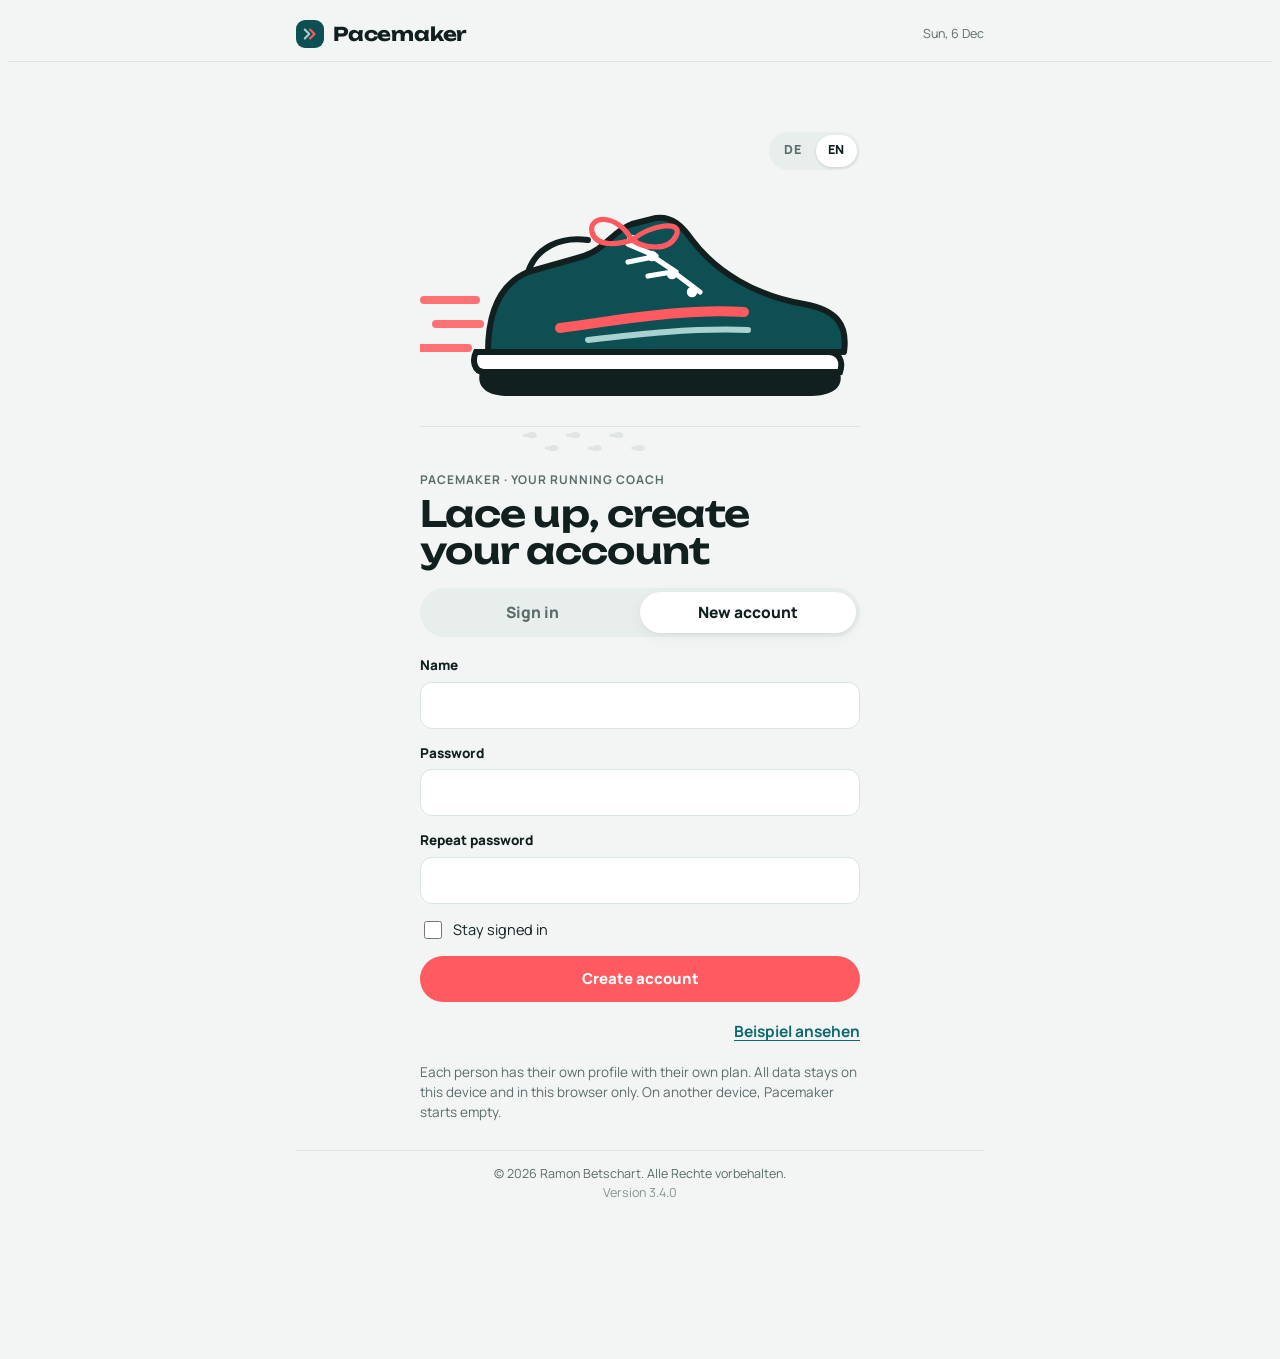
==== index.html @ 226fd35f "Add files via upload" ====
<!doctype html>
<html lang="de-CH">
<head>
<meta charset="utf-8">
<meta name="viewport" content="width=device-width,initial-scale=1,viewport-fit=cover">
<meta http-equiv="Content-Security-Policy" content="default-src 'self'; script-src 'self' 'wasm-unsafe-eval' 'sha256-y/ElN5VOnEXN7fwxTMhbu92mL6sXyuGaOf+k6kvLDHw=' 'sha256-H7OcXM+icFtQOg6kf7ioeutaGfABT5eDFAfjNQ3fzKs=' 'sha256-V2gXpmbobFt48RZ07DiPtu28TgLuTt7SPHir2WBBzcY=' 'sha256-LKCCyiYzc23cBm/WqL5iUjE9065hOrLBfsXF3ipBNh4='; style-src 'self' 'unsafe-inline'; font-src 'self' data:; img-src 'self' data: blob:; connect-src 'self' https://*.supabase.co; worker-src 'self' blob:; manifest-src 'self'; object-src 'none'; base-uri 'none'; form-action 'self'">
<meta name="referrer" content="no-referrer">
<meta name="author" content="Ramon Betschart">
<meta name="copyright" content="© 2026 Ramon Betschart">
<meta name="description" content="Tempomacher – dein persönlicher Lauf-Coach: Trainingsplan bis 100 km, der sich an Form, Befinden und Trainingsdaten anpasst." data-en="Pacemaker – your personal running coach: a training plan up to 100 km that adapts to your form, how you feel and your training data.">
<meta name="theme-color" content="#0E4F54" media="(prefers-color-scheme: light)">
<meta name="theme-color" content="#0B1212" media="(prefers-color-scheme: dark)">
<meta name="mobile-web-app-capable" content="yes">
<meta name="apple-mobile-web-app-capable" content="yes">
<meta name="apple-mobile-web-app-title" content="Tempomacher">
<meta name="application-name" content="Tempomacher">
<meta name="apple-mobile-web-app-status-bar-style" content="default">
<link rel="manifest" href="manifest.webmanifest" data-en="manifest-en.webmanifest">
<link rel="icon" href="icons/icon.svg" type="image/svg+xml">
<link rel="icon" href="icons/favicon-32.png" sizes="32x32" type="image/png">
<link rel="icon" href="icons/icon-192.png" sizes="192x192" type="image/png">
<link rel="apple-touch-icon" sizes="180x180" href="[data-uri]">
<script src="config.js"></script>
<title>Tempomacher</title>
<meta name="claude:viewport-fit-sides" content="cover">
<style>
/* Fonts embedded (Unbounded, Manrope; SIL Open Font License), so no request goes to Google */
@font-face{font-family:"Unbounded";font-style:normal;font-display:swap;font-weight:200 900;src:url([data-uri]) format("woff2");unicode-range:U+0000-00FF,U+0131,U+0152-0153,U+02BB-02BC,U+02C6,U+02DA,U+02DC,U+0304,U+0308,U+0329,U+2000-206F,U+20AC,U+2122,U+2191,U+2193,U+2212,U+2215,U+FEFF,U+FFFD}
@font-face{font-family:"Manrope";font-style:normal;font-display:swap;font-weight:200 800;src:url([data-uri]) format("woff2");unicode-range:U+0000-00FF,U+0131,U+0152-0153,U+02BB-02BC,U+02C6,U+02DA,U+02DC,U+0304,U+0308,U+0329,U+2000-206F,U+20AC,U+2122,U+2191,U+2193,U+2212,U+2215,U+FEFF,U+FFFD}
/* Layout: mobile-first app column (max 720px); calm off-white ground, white rounded cards, deep petrol as the brand surface, coral for actions, fixed bottom tab bar */
:root{
  --bg:#F2F5F4; --surface:#FFFFFF; --sunk:#E8EEEC; --ink:#11201F; --muted:#5B6C6A; --line:#DCE4E2;
  --band:#0E4F54; --on-band:#FFFFFF; --band-muted:#A8D1CF;
  --blue:#0E6A70; --on-blue:#FFFFFF; --hot:#FF5A5F; --on-hot:#FFFFFF; --soft:#E3F1F0;
  --z1:#7D93A8; --z2:#2E9E6A; --z3:#D9A21B; --z4:#F07A2A; --z5:#E0405A;
  --good:#2E9E6A; --warn:#C98A0B; --bad:#B42318;
  --brick:#C2503A; --mortar:#E3DCD3;
  --c1:#0E7C82; --c2:#FF5A5F; --c3:#D99A00; --c4:#6E59D9; --c5:#2E9E6A; --c6:#3B6FB6; --c7:#C2185B; --c8:#8A6E57;
  --display:"Unbounded","Arial Black",system-ui,sans-serif;
  --body:"Manrope",system-ui,-apple-system,"Segoe UI",sans-serif;
  --r:18px; --rs:12px;
  --fp:url("data:image/svg+xml,%3Csvg xmlns='http://www.w3.org/2000/svg' viewBox='0 0 24 30'%3E%3Cpath d='M5.5 8C8.6 8 10 11.4 10 15.2c0 3.2-1.2 5.3-1.7 7.2-.3 1.3.1 2.6-.3 4.2-.5 2-3.9 2.2-4.5.2-.4-1.3.2-2.6-.2-4.3C2.6 20.7 1 18.4 1 15.2 1 11.3 2.4 8 5.5 8z'/%3E%3Cpath d='M18.5 0C21.6 0 23 3.4 23 7.2c0 3.2-1.2 5.3-1.7 7.2-.3 1.3.1 2.6-.3 4.2-.5 2-3.9 2.2-4.5.2-.4-1.3.2-2.6-.2-4.3C15.6 12.7 14 10.4 14 7.2 14 3.3 15.4 0 18.5 0z'/%3E%3C/svg%3E");
  --shadow:0 1px 2px rgba(14,40,40,.06),0 4px 16px rgba(14,40,40,.05);
}
@media (prefers-color-scheme: dark){:root:not([data-theme="light"]){
  --bg:#0B1212; --surface:#141E1E; --sunk:#1D2928; --ink:#E6EFEE; --muted:#93A7A5; --line:#263433;
  --band:#0F3B3E; --on-band:#FFFFFF; --band-muted:#8EC3C0;
  --blue:#3BB5AC; --on-blue:#06201F; --hot:#FF6B70; --on-hot:#1A0607; --soft:#173130;
  --z1:#9AB0C4; --z2:#46C08A; --z3:#F0BE3C; --z4:#FF9550; --z5:#FF6680;
  --good:#46C08A; --warn:#F0BE3C; --bad:#FF9494;
  --brick:#D2684D; --mortar:#2B3433;
  --c1:#3BC2C2; --c2:#FF7A7E; --c3:#F2C14E; --c4:#A493FF; --c5:#54D193; --c6:#73A7F0; --c7:#F06292; --c8:#C9A98E;
  --shadow:none; color-scheme:dark;
}}
:root[data-theme="dark"]{
  --bg:#0B1212; --surface:#141E1E; --sunk:#1D2928; --ink:#E6EFEE; --muted:#93A7A5; --line:#263433;
  --band:#0F3B3E; --on-band:#FFFFFF; --band-muted:#8EC3C0;
  --blue:#3BB5AC; --on-blue:#06201F; --hot:#FF6B70; --on-hot:#1A0607; --soft:#173130;
  --z1:#9AB0C4; --z2:#46C08A; --z3:#F0BE3C; --z4:#FF9550; --z5:#FF6680;
  --good:#46C08A; --warn:#F0BE3C; --bad:#FF9494;
  --brick:#D2684D; --mortar:#2B3433;
  --c1:#3BC2C2; --c2:#FF7A7E; --c3:#F2C14E; --c4:#A493FF; --c5:#54D193; --c6:#73A7F0; --c7:#F06292; --c8:#C9A98E;
  --shadow:none; color-scheme:dark;
}
*{box-sizing:border-box}
body{background:var(--bg);color:var(--ink);font-family:var(--body);font-size:15.5px;line-height:1.5;-webkit-font-smoothing:antialiased}
body::before{content:"";position:fixed;inset:0 0 auto;height:env(safe-area-inset-top,0px);z-index:50;background:var(--bg)}
button,input,select{font:inherit;color:inherit}
button{cursor:pointer}
:focus-visible{outline:2.5px solid var(--blue);outline-offset:2px}
h1,h2,h3{text-wrap:balance;margin:0}
.d{font-family:var(--display);font-weight:600;letter-spacing:-.01em;line-height:1.05}
.num{font-family:var(--display);font-weight:600;font-variant-numeric:tabular-nums;letter-spacing:-.01em}
.label{font-size:12px;font-weight:700;letter-spacing:.08em;text-transform:uppercase;color:var(--muted)}
.muted{color:var(--muted)}
.stack{display:flex;flex-direction:column;gap:14px}
.row{display:flex;gap:10px;align-items:center;flex-wrap:wrap}
.spread{display:flex;justify-content:space-between;align-items:center;gap:10px}
.hint{font-size:13.5px;color:var(--muted)}

/* header */
#hdr{background:var(--bg);position:sticky;top:env(safe-area-inset-top,0px);z-index:20;border-bottom:1px solid var(--line)}
.hdr-in{max-width:720px;margin:0 auto;padding-left:max(16px,env(safe-area-inset-left,0px));padding-right:max(16px,env(safe-area-inset-right,0px));padding-block:12px;display:flex;justify-content:space-between;align-items:center;gap:12px}
.word{font-family:var(--display);font-weight:700;font-size:19px;letter-spacing:-.01em;display:flex;align-items:center;gap:9px;color:var(--ink)}
.logo{display:inline-grid;place-items:center;width:28px;height:28px;border-radius:9px;background:var(--band)}
.logo svg{width:18px;height:18px;fill:none;stroke-width:2.8;stroke-linecap:round;stroke-linejoin:round}
.hdr-meta{font-size:12.5px;color:var(--muted);text-align:right;line-height:1.35}
.hdr-meta .link{font-size:12.5px}
.demo-chip{border:0;background:var(--soft);color:var(--blue);font-weight:700;font-size:12px;padding:4px 10px;border-radius:999px;margin-bottom:3px}

.app{max-width:720px;margin:0 auto;padding-left:max(16px,env(safe-area-inset-left,0px));padding-right:max(16px,env(safe-area-inset-right,0px));padding-block:16px 148px}

/* hero */
.hero{position:relative;overflow:hidden;color:var(--on-band);padding:18px 20px 18px;border-radius:var(--r);
  background:linear-gradient(135deg,var(--band) 0 55%,color-mix(in srgb,var(--band) 82%,#000) 100%)}
.hero .big{font-family:var(--display);font-weight:700;font-size:68px;line-height:.9;letter-spacing:-.03em}
.hero .lbl{font-weight:700;letter-spacing:.08em;text-transform:uppercase;font-size:12px;color:var(--band-muted)}
.hero .race{font-family:var(--display);font-weight:600;font-size:clamp(17px,4.8vw,22px);line-height:1.15;overflow-wrap:break-word;-webkit-hyphens:auto;hyphens:auto}
.hero .sub{font-size:13.5px;color:var(--band-muted);margin-top:4px}
.hero-grid{display:grid;grid-template-columns:auto 1fr;gap:6px 16px;align-items:end}
.hero-grid>div{min-width:0}
.trackbg{position:absolute;right:-70px;top:-40px;width:300px;height:190px;pointer-events:none}
.hero>*{position:relative}
.hero>.trackbg{position:absolute}
.herodet{margin-top:12px;border-top:1px solid rgba(255,255,255,.16);padding-top:10px;font-size:13.5px;color:var(--band-muted)}
.herodet summary{cursor:pointer;font-weight:700;color:var(--on-band);list-style:none;display:flex;align-items:center;gap:6px}
.herodet summary::-webkit-details-marker{display:none}
.herodet summary::after{content:"ⓘ";opacity:.75;font-weight:400}
.herodet p{margin:6px 0 0;line-height:1.45}
.progtrail{display:flex;align-items:flex-end;gap:6px;margin-top:14px}
.progtrail .trail{flex:1;min-width:0;height:30px}
.flag{width:24px;height:30px;color:var(--band-muted);flex:none}
.trail{display:block}
.lace{display:block;width:100%;height:auto}
.shoe{display:block;width:min(240px,70%);height:auto;margin:0 auto}
.authart{position:relative;padding:8px 0 0}
.authart .trail{width:56%;height:24px;margin:2px auto 0;opacity:.9}
.racestrip{height:10px;margin:-16px -16px 12px;border-radius:var(--r) var(--r) 0 0;background:repeating-conic-gradient(var(--ink) 0 25%,var(--surface) 0 50%) 0 0/10px 10px;opacity:.85}
.racestrip.main{background:repeating-conic-gradient(var(--hot) 0 25%,var(--surface) 0 50%) 0 0/10px 10px;opacity:1}
.sessprints{position:absolute;right:10px;bottom:6px;width:150px;height:24px;opacity:.5;pointer-events:none}
.prog{height:6px;border-radius:3px;background:rgba(255,255,255,.18);margin-top:16px;position:relative;overflow:hidden}
.prog b{position:absolute;inset:0 auto 0 0;background:var(--hot);border-radius:3px}
.prog-l{display:flex;justify-content:space-between;font-size:12px;color:var(--band-muted);margin-top:6px;font-weight:700}

/* section heads */
.sh{display:flex;flex-wrap:wrap;justify-content:space-between;align-items:center;gap:6px 10px;margin-top:8px}
.sh h2{font-family:var(--display);font-weight:600;font-size:21px;letter-spacing:-.01em;display:flex;align-items:center;gap:8px}
.sh h2::before{content:"";width:18px;height:22px;flex:none;background:var(--hot);-webkit-mask:var(--fp) center/contain no-repeat;mask:var(--fp) center/contain no-repeat}

/* cards */
.card{background:var(--surface);border:1px solid var(--line);border-radius:var(--r);padding:16px;box-shadow:var(--shadow)}
.card h3{font-size:17px;font-weight:800;letter-spacing:-.005em}

/* session */
.sess{background:var(--surface);border:1px solid var(--line);border-radius:var(--r);overflow:hidden;box-shadow:var(--shadow)}
.sess-top{background:var(--band);color:var(--on-band);padding:14px 18px 16px;position:relative}
.sess-k{position:relative;z-index:1;min-width:0}
.sess-km{font-family:var(--display);font-weight:700;font-size:58px;line-height:.95;letter-spacing:-.03em;display:flex;align-items:baseline;gap:6px;margin-top:4px}
.sess-km small{font-size:18px;font-weight:600;color:var(--band-muted);letter-spacing:0}
.sess-t{font-weight:800;font-size:19px;line-height:1.2;margin-top:6px}
.sess-tag{position:absolute;right:14px;top:14px;z-index:2;font-weight:800;font-size:13px;color:#fff;background:var(--zc,var(--blue));padding:4px 10px;border-radius:999px}
.sess-b{padding:14px 18px 18px}
.chips{display:flex;flex-wrap:wrap;gap:6px}
.pill{display:inline-flex;align-items:center;gap:5px;padding:4px 10px;font-size:13px;font-weight:700;background:var(--sunk);color:var(--ink);white-space:nowrap;border-radius:999px}
.pill.n{font-variant-numeric:tabular-nums}
.zp{color:#fff}
.Z1{background:var(--z1)}.Z2{background:var(--z2)}.Z3{background:var(--z3)}.Z4{background:var(--z4)}.Z5{background:var(--z5)}
ul.struct{margin:14px 0 0;padding:0;list-style:none;display:flex;flex-direction:column;gap:8px}
ul.struct li{display:grid;grid-template-columns:16px 1fr;gap:8px;font-size:15px}
ul.struct li::before{content:"";width:8px;height:8px;margin-top:7px;border-radius:50%;background:var(--hot)}
.note{font-size:14px;color:var(--muted);margin-top:10px;max-width:62ch}
.tagline{font-weight:800;font-size:12.5px;letter-spacing:.04em;text-transform:uppercase;color:var(--hot);margin-top:4px}

/* buttons */
.btn{border:0;padding:12px 20px;font-weight:800;font-size:15px;background:var(--ink);color:var(--bg);display:inline-flex;align-items:center;justify-content:center;gap:8px;border-radius:999px;transition:transform .08s}
.btn:active{transform:scale(.98)}
.btn.primary{background:var(--hot);color:var(--on-hot)}
.btn.blue{background:var(--blue);color:var(--on-blue)}
.btn.ghost{background:var(--sunk);color:var(--ink)}
.btn.small{padding:8px 14px;font-size:14px}
.btn.block{width:100%}
.btn:disabled{opacity:.4;cursor:not-allowed}
.btn.danger{background:var(--bad);color:#fff}
.link{background:none;border:0;padding:0;color:var(--blue);font-weight:700;text-decoration:underline;text-underline-offset:3px}
.seg{display:flex;flex-wrap:wrap;gap:6px}
.opt{border:1.5px solid var(--line);background:var(--surface);padding:9px 14px;font-weight:700;font-size:14.5px;min-width:0;border-radius:999px}
.opt:disabled{opacity:.45;cursor:not-allowed}
.opt[aria-pressed="true"]{border-color:var(--blue);background:var(--blue);color:var(--on-blue)}
.opt.tall{display:flex;flex-direction:column;align-items:flex-start;gap:3px;text-align:left;padding:12px 14px;flex:1 1 150px;border-radius:var(--rs)}
.opt.tall b{font-size:15.5px;font-weight:800}
.opt.tall small{font-weight:500;font-size:13px;opacity:.85}
.opt.wide{flex:none;width:100%}

/* forms */
.field{display:flex;flex-direction:column;gap:6px}
.field>label,.flabel{font-size:13.5px;font-weight:800}
.input{border:1.5px solid var(--line);background:var(--surface);padding:11px 13px;width:100%;min-width:0;border-radius:var(--rs)}
.input:focus{border-color:var(--blue);outline:none}
.tin{display:flex;gap:6px;align-items:center}
.tin .input{width:72px;text-align:center;font-weight:700;font-variant-numeric:tabular-nums}
input[type=range]{width:100%;accent-color:var(--hot)}
input[type=checkbox]{accent-color:var(--blue);width:18px;height:18px}
.err{color:var(--bad);font-size:14px;font-weight:700}
.grid2{display:grid;grid-template-columns:1fr 1fr;gap:12px}
@media (max-width:440px){.grid2{grid-template-columns:1fr}}
.live{background:var(--soft);padding:12px 14px;font-size:14px;border-radius:var(--rs)}

/* onboarding + login */
.lap{display:grid;grid-template-columns:repeat(6,1fr);gap:5px}
.lap i{height:6px;border-radius:3px;background:var(--line)}
.lap i.on{background:var(--blue)}
.ob-h{overflow-wrap:break-word;-webkit-hyphens:auto;hyphens:auto;font-family:var(--display);font-weight:600;font-size:clamp(26px,8vw,36px);line-height:1.05;letter-spacing:-.02em}
.auth{max-width:440px;margin:6vh auto 0}
.auth-tabs{display:grid;grid-template-columns:1fr 1fr;background:var(--sunk);border-radius:999px;padding:4px}
.auth-tabs button{border:0;background:none;padding:9px;border-radius:999px;font-weight:800;color:var(--muted)}
.auth-tabs button[aria-pressed="true"]{background:var(--surface);color:var(--ink);box-shadow:var(--shadow)}

/* lanes */
.lane{display:grid;grid-template-columns:repeat(7,1fr);gap:5px}
.dchip{border:1px solid var(--line);background:var(--surface);padding:7px 2px 6px;display:flex;flex-direction:column;align-items:center;gap:2px;min-width:0;border-radius:var(--rs);position:relative;overflow:hidden}
.dchip::after{content:"";position:absolute;left:0;right:0;bottom:0;height:4px;background:var(--zc,transparent)}
.dchip .dn{font-size:11.5px;font-weight:700;color:var(--muted)}
.dchip .dd{font-family:var(--display);font-weight:600;font-size:16px;line-height:1.2}
.dchip .kk{font-size:11.5px;font-weight:700;color:var(--muted);height:16px}
.dchip.today{background:var(--band);color:var(--on-band);border-color:var(--band)}
.dchip.today .dn,.dchip.today .kk{color:var(--band-muted)}
.dchip.past{opacity:.55}.dchip.xtra{opacity:1;background:color-mix(in srgb,var(--zc) 12%,var(--surface))}.dchip.today.xtra{background:var(--band)}
.dchip .ok{color:var(--good)}
.dchip.today .ok{color:#7FE3B5}
.lane-l{font-size:12px;font-weight:800;letter-spacing:.06em;text-transform:uppercase;color:var(--muted);margin:2px 0 6px}

/* banners */
.banner{padding:14px 16px;background:var(--surface);border:1px solid var(--line);border-radius:var(--r);position:relative;padding-left:20px;box-shadow:var(--shadow)}
.banner::before{content:"";position:absolute;left:8px;top:14px;bottom:14px;width:4px;border-radius:2px;background:var(--muted)}
.banner.up::before{background:var(--good)}.banner.down::before{background:var(--warn)}
.fbcoach{margin:10px 0 4px;padding:10px 12px;border-radius:var(--rs);background:color-mix(in srgb,var(--blue) 7%,var(--surface));border-left:3px solid color-mix(in srgb,var(--blue) 55%,transparent)}.fbcoach p{margin:0 0 6px;font-size:14.5px;line-height:1.45}.fbcoach p:last-child{margin:0}
.verdict{font-weight:800;font-size:16px;display:flex;gap:8px;align-items:center}
.notes{margin:8px 0 0;padding-left:18px;font-size:14.5px}
.notes li{margin-bottom:3px}
.adj{background:var(--soft);border-radius:var(--r);padding:12px 14px;font-size:14.5px}
.todayc{display:flex;flex-direction:column;gap:6px;text-align:left;width:100%;background:var(--surface);border:1px solid var(--line);border-radius:var(--r);padding:14px 16px;box-shadow:var(--shadow)}
.trash{border:0;background:var(--sunk);width:34px;height:34px;border-radius:50%;display:inline-grid;place-items:center;flex:none;color:var(--muted)}
.trash:hover{background:color-mix(in srgb,var(--bad) 14%,var(--surface));color:var(--bad)}
.trash.pen:hover{background:var(--soft);color:var(--blue)}
.trash svg{width:18px;height:18px;fill:none;stroke:currentColor;stroke-width:1.9;stroke-linecap:round;stroke-linejoin:round}
.todayc b{font-size:17px;font-weight:800}
.restshoe svg{width:40px;height:40px;stroke:var(--blue);fill:var(--soft);stroke-width:1.6;stroke-linejoin:round;stroke-linecap:round;display:block}
.tomorrow{background:var(--soft);border-radius:var(--r);padding:14px 16px;display:grid;grid-template-columns:auto 1fr auto;gap:12px;align-items:center;border:0;width:100%;text-align:left}
.tomorrow .ic{width:40px;height:40px;border-radius:12px;background:var(--band);display:grid;place-items:center}
.tomorrow .ic svg{width:22px;height:22px;stroke:var(--on-band);fill:none;stroke-width:2;stroke-linecap:round;stroke-linejoin:round}

/* lists */
.list{display:flex;flex-direction:column;background:var(--surface);border:1px solid var(--line);border-radius:var(--r);overflow:hidden;box-shadow:var(--shadow)}
.li{display:grid;grid-template-columns:44px 1fr auto;gap:10px;align-items:center;padding:11px 14px;border:0;border-bottom:1px solid var(--line);background:none;text-align:left;width:100%}
.li:last-child{border-bottom:0}
.li .dt{font-size:12px;font-weight:700;color:var(--muted);line-height:1.1;text-align:center}
.li .dt b{display:block;font-family:var(--display);font-weight:600;font-size:17px;color:var(--ink)}
.entries .ent{grid-template-columns:52px 1fr auto!important;column-gap:10px}.entries .ent .dt b{font-size:14px;white-space:nowrap}
.li .t{font-weight:700;min-width:0}
.li .t small{display:block;font-weight:500;color:var(--muted);font-size:13px}
.li .k{font-weight:800;font-size:15px;text-align:right;font-variant-numeric:tabular-nums}
.li.isToday{background:var(--soft)}
.zbar{display:inline-block;width:9px;height:9px;border-radius:50%;margin-right:7px;vertical-align:1px}

/* plan weeks */
.wk{background:var(--surface);border:1px solid var(--line);border-radius:var(--r);overflow:hidden;box-shadow:var(--shadow)}
.wk-h{display:grid;grid-template-columns:1fr auto;gap:8px;width:100%;padding:13px 16px;background:none;border:0;text-align:left;align-items:center}
.wk-h .wn{font-family:var(--display);font-weight:600;font-size:17px;line-height:1.1}
.wk-b{border-top:1px solid var(--line)}
.wk-b .list{border:0;border-radius:0;box-shadow:none}
.wk.cur{border:2px solid var(--blue)}
.wk.far .wk-h{cursor:default}
.ph{font-size:11.5px;font-weight:800;letter-spacing:.04em;text-transform:uppercase;padding:3px 9px;color:#fff;background:var(--muted);border-radius:999px;white-space:nowrap}
.ph-gen,.ph-recover{background:var(--z1)}.ph-base{background:var(--z2)}.ph-build{background:var(--blue)}.ph-peak{background:var(--hot)}.ph-taper{background:var(--z3)}.ph-rec{background:var(--sunk);color:var(--ink)}
.divider{display:flex;align-items:center;gap:10px;font-size:12.5px;font-weight:800;letter-spacing:.06em;text-transform:uppercase;color:var(--hot);margin-top:6px}
.divider::before,.divider::after{content:"";flex:1;height:2px;border-radius:1px;background:var(--hot);opacity:.5}

table.t{width:100%;border-collapse:collapse;font-size:14.5px}
table.t th{text-align:left;font-size:11.5px;letter-spacing:.06em;text-transform:uppercase;color:var(--muted);font-weight:800;padding:6px;border-bottom:1.5px solid var(--line)}
table.t td{padding:9px 6px;border-bottom:1px solid var(--line);vertical-align:top}
table.t tr:last-child td{border-bottom:0}
table.t td.n{font-weight:700;font-variant-numeric:tabular-nums;white-space:nowrap}
.scroll-x{overflow-x:auto}

/* stats */
.stats{display:grid;grid-template-columns:repeat(auto-fit,minmax(140px,1fr));gap:10px}
.stat{background:var(--surface);border:1px solid var(--line);border-radius:var(--r);padding:13px 15px;box-shadow:var(--shadow)}
.stat .v{font-family:var(--display);font-weight:600;font-size:30px;line-height:1.1;letter-spacing:-.02em}
.stat .h{font-size:12.5px;color:var(--muted)}

/* PB */
.impbox{background:var(--soft);border-radius:var(--r);padding:12px 14px;font-size:14px;display:flex;flex-direction:column;gap:3px}
.help summary{cursor:pointer;font-weight:800;color:var(--blue);font-size:14px}
.help ul{margin-top:6px}
.pbl{display:flex;flex-direction:column;margin-top:8px}
.pbrow{display:grid;grid-template-columns:12px 1fr auto 12px;gap:12px;align-items:center;padding:12px 2px;border:0;border-top:1px solid var(--line);background:none;text-align:left;width:100%}
.pbrow:first-child{border-top:0}
.pbrow .sw{width:10px;height:10px}
.pbd,.pbt{display:flex;flex-direction:column;min-width:0}
.pbd b{font-weight:800}
.pbd small,.pbt small{font-size:12.5px;color:var(--muted)}
.pbt{text-align:right}
.pbt b{font-family:var(--display);font-weight:600;font-size:18px;font-variant-numeric:tabular-nums}
.pbg{padding:12px 0;border-top:1px solid var(--line)}
.pbg:first-of-type{border-top:0}
.pbg-h{display:flex;justify-content:space-between;align-items:flex-start;gap:10px;margin-bottom:8px}
.pbg-b{display:flex;flex-direction:column;align-items:flex-end;gap:1px}
.pbg-b b{font-family:var(--display);font-weight:600;font-size:16px;font-variant-numeric:tabular-nums}
.pbg-d{font-size:12.5px;font-weight:800;color:var(--good);white-space:nowrap}
.pbbars{display:flex;flex-direction:column;gap:6px}
.pbbar{display:grid;grid-template-columns:auto 1fr auto;align-items:center;gap:10px;font-size:13px}
.pbbar-dt{color:var(--muted);font-weight:600;min-width:52px;white-space:nowrap}
.pbbar-tr{height:10px;border-radius:5px;background:var(--sunk);overflow:hidden;min-width:0}
.pbbar-tr i{display:block;height:100%;border-radius:5px;opacity:.55}
.pbbar.best .pbbar-tr i{opacity:1}
.pbbar-t{font-variant-numeric:tabular-nums;font-weight:700;white-space:nowrap;text-align:right;min-width:56px}
.pbbar.best .pbbar-t{color:var(--ink);font-weight:800}
.pbx{display:grid;grid-template-columns:1fr auto auto;gap:12px;align-items:center;padding:10px 0;border-top:1px solid var(--line)}
.pbx:first-of-type{border-top:0}
.pbx svg{display:block;max-width:28vw;height:auto}
.pbx .tm{font-family:var(--display);font-weight:600;font-size:15px;font-variant-numeric:tabular-nums}
@media (max-width:380px){.pbx{grid-template-columns:1fr auto}.pbx svg{grid-column:1/-1;grid-row:2;max-width:100%;width:100%}}
.pbg{border-top:1px solid var(--line);padding-top:10px;margin-top:10px}
.pbg:first-of-type{border-top:0;margin-top:4px;padding-top:0}
.pbh{display:flex;align-items:center;gap:8px;font-weight:800}
.pbh .sw{width:12px;height:12px;border-radius:50%}
.pbr{display:grid;grid-template-columns:1fr auto auto;gap:10px;align-items:center;padding:7px 4px;border:0;background:none;width:100%;text-align:left;border-radius:10px}
.pbr:hover{background:var(--sunk)}
.pbr .tm{font-weight:800;font-variant-numeric:tabular-nums}
.pbr small{color:var(--muted);font-size:12.5px}
.pbtag{font-size:11px;font-weight:800;background:var(--hot);color:var(--on-hot);padding:2px 7px;border-radius:999px}

.rpe-val{font-family:var(--display);font-weight:700;font-size:44px;line-height:1;color:var(--hot)}

/* sheet */
.scrim{position:fixed;inset:0;background:rgba(5,20,20,.45);z-index:40}
.sheet{position:fixed;left:0;right:0;bottom:0;z-index:41;max-height:90%;overflow-y:auto;background:var(--bg);border-radius:24px 24px 0 0;padding-block:10px calc(24px + env(safe-area-inset-bottom,0px));padding-left:max(16px,env(safe-area-inset-left,0px));padding-right:max(16px,env(safe-area-inset-right,0px))}
.sheet-in{max-width:660px;margin:0 auto}
.grab{width:44px;height:5px;border-radius:3px;background:var(--line);margin:0 auto 12px}
.shtop{position:sticky;top:-10px;z-index:2;display:flex;justify-content:center;align-items:flex-start;margin:-10px -4px 0;padding-top:10px;background:var(--bg)}
.shx{position:absolute;right:0;top:6px;width:36px;height:36px;border-radius:50%;border:0;background:var(--surface);color:var(--muted);font-size:16px;font-weight:700;cursor:pointer;box-shadow:0 1px 0 var(--line)}
.rpes{display:grid;grid-template-columns:repeat(10,1fr);gap:4px;margin-top:6px}
.rpeb{height:42px;border-radius:10px;border:1px solid var(--line);background:var(--surface);color:var(--ink);font:inherit;font-weight:700;font-size:15px;cursor:pointer;padding:0}
.rpeb.exp{background:var(--soft);border-color:color-mix(in srgb,var(--blue) 35%,var(--line))}
.rpeb[aria-pressed="true"]{background:var(--hot);color:var(--on-hot);border-color:var(--hot)}
.rpe-t{color:var(--hot);font-weight:800}
.opt.more{border-style:dashed;color:var(--muted)}
.input.miss{border-color:var(--warn);background:color-mix(in srgb,var(--warn) 9%,var(--surface))}
.thumbs{display:flex;gap:6px;margin-bottom:6px}.thumbs img{height:64px;width:auto;max-width:72px;object-fit:cover;object-position:top;border-radius:8px;border:1px solid var(--line);display:block}
.logc{display:flex;flex-direction:column;gap:6px}.logb{display:grid;grid-template-columns:minmax(0,1.35fr) minmax(0,1fr) minmax(0,1fr);gap:8px}.logb .btn{min-width:0;overflow:hidden;text-overflow:ellipsis}@media (max-width:370px){.logb{gap:6px}.logb .btn{padding-inline:6px;font-size:14px}.logb .btn.ghost svg{display:none}}
.logb .btn{display:flex;align-items:center;justify-content:center;gap:6px;padding-inline:8px;white-space:nowrap}.logb .btn svg{width:18px;height:18px;fill:none;stroke:currentColor;stroke-width:2;stroke-linecap:round;stroke-linejoin:round;flex:none}
.cid summary{list-style:none;display:flex;justify-content:space-between;align-items:center;gap:10px;cursor:pointer}.cid summary::-webkit-details-marker{display:none}.cid .chev svg{width:20px;height:20px;fill:none;stroke:currentColor;stroke-width:2.2;transition:transform .2s}.cid[open] .chev svg{transform:rotate(180deg)}
.ready{display:grid;grid-template-columns:auto 1fr auto;gap:12px;align-items:center}.ready .rv{width:46px;height:46px;border-radius:50%;display:grid;place-items:center;font-weight:800;font-size:18px;color:var(--rc);border:3px solid var(--rc)}.ready .rt{display:grid;gap:2px;font-size:14px}.ready .rt span{color:var(--muted)}
.shoe{display:grid;gap:6px;width:100%;align-self:stretch;padding-bottom:10px;border-bottom:1px solid var(--line)}.shoe.ret{opacity:.6}.shoe .bar{height:6px;border-radius:3px;background:var(--line);overflow:hidden}.shoe .bar i{display:block;height:100%}
.monv{padding-left:10px;padding-right:10px}.mhead{display:grid;grid-template-columns:44px 1fr 44px;align-items:center;text-align:center}.mhead h3{margin:0}.mhead .link{font-size:13px}
.iconbtn:disabled{opacity:.3;cursor:default}.iconbtn{width:40px;height:40px;border-radius:50%;border:1px solid var(--line);background:var(--surface);color:var(--ink);font-size:22px;line-height:1;cursor:pointer}
.msum{display:flex;justify-content:space-around;gap:8px;margin:10px 0 12px;text-align:center}.msum div{display:grid}.msum b{font-size:22px;font-weight:800;font-variant-numeric:tabular-nums;line-height:1.15}.msum span{font-size:12px;color:var(--muted)}.msum i{font-style:normal}
.mgrid{display:grid;gap:2px}.mrow{display:grid;grid-template-columns:30px repeat(7,minmax(0,1fr)) 34px;align-items:center;min-height:60px;border-radius:12px}.mrow.cur{background:color-mix(in srgb,var(--blue) 8%,transparent)}
.mrow.mh{min-height:22px;font-size:11.5px;color:var(--muted);text-align:center;font-weight:700}.mkw{text-align:center;font-size:10px;color:var(--muted);display:grid;line-height:1.2;padding-left:2px}.mkw i{font-style:normal;color:var(--good)}
.mwk{text-align:right;display:grid;line-height:1.15;padding-right:2px;font-variant-numeric:tabular-nums}.mwk b{font-size:14px}.mwk i{font-style:normal;font-size:11px;color:var(--muted)}
.mc{position:relative;display:flex;flex-direction:column;align-items:center;justify-content:flex-start;gap:3px;min-height:60px;border:0;background:none;padding:4px 0 2px;color:inherit;font:inherit;cursor:pointer;min-width:0}.mc.out{opacity:.35}
.mdn{font-size:10px;line-height:1;color:var(--muted);font-variant-numeric:tabular-nums;padding:1px 4px;border-radius:999px}.mc.today .mdn{background:var(--blue);color:#fff;font-weight:800}
.mci{display:grid;place-items:center;flex:none;border-radius:50%;font-size:12px;font-weight:800;font-variant-numeric:tabular-nums;transition:transform .15s}.mc:active .mci{transform:scale(.92)}
.mci.done{background:var(--kc);color:var(--surface)}.mci.plan{border:1.8px dashed var(--kc);color:var(--ink);background:color-mix(in srgb,var(--kc) 8%,transparent)}
.mci.mopt{width:22px;height:22px;padding:0;border:1.5px dashed color-mix(in srgb,var(--muted) 55%,transparent);color:var(--muted);font-size:14px;font-weight:500;line-height:1;background:none}.mci.miss{border:1.5px dashed var(--line);color:var(--muted)}.mci.skip{opacity:.6}
.mrest{width:5px;height:5px;border-radius:50%;background:var(--line)}.mxa{position:absolute;right:4px;bottom:6px;width:8px;height:8px;border-radius:2px;background:var(--z1);border:1.5px solid var(--surface)}
.mleg{margin-top:10px;justify-content:center}.sw.optl{width:14px;height:14px;border-radius:50%;border:1.5px dashed var(--muted);display:inline-grid;place-items:center;font-style:normal;font-size:10px;line-height:1;color:var(--muted)}.mleg .sw{border-radius:50%}.sw.dash{background:none;border:1.5px dashed var(--muted)}
@media (max-width:360px){.mrow{grid-template-columns:26px repeat(7,minmax(0,1fr)) 30px}.mci{font-size:11px}}
/* polish */
.banner.mini{padding:10px 12px 10px 22px}
b,strong,.num,.tile b,.fbs b{font-variant-numeric:tabular-nums}
button,.btn,.tday,.dchip,.mc,.li{-webkit-tap-highlight-color:transparent}
.btn,.tday,.dchip,.li,.nudge,.wk-h,.iconbtn{transition:transform .12s ease,box-shadow .2s ease,background-color .2s ease}
.btn:active,.tday:active,.dchip:active,.li:active,.nudge:active,.iconbtn:active{transform:scale(.975)}
:focus-visible{outline:2.5px solid var(--blue);outline-offset:2px;border-radius:8px}
details>summary{transition:opacity .15s}details[open]>*:not(summary){animation:fadeIn .22s ease}
@keyframes fadeIn{from{opacity:0;transform:translateY(-4px)}to{opacity:1;transform:none}}
.wkpre{margin-top:6px}.wkpre .olk-c{--zc:var(--blue);font-size:12px}.wkfar{padding:0 16px 12px;font-size:12px}
@media (prefers-reduced-motion:reduce){*{animation:none!important;transition:none!important}}
.calcr{padding:10px 12px;border-radius:12px;background:color-mix(in srgb,var(--blue) 9%,var(--surface));font-size:15px;line-height:1.55}
.learn summary{display:flex;justify-content:space-between;align-items:center;gap:10px;cursor:pointer;list-style:none}.learn summary::-webkit-details-marker{display:none}.learn p{margin:8px 0 0;font-size:15px;line-height:1.55}
.learn .chev svg,.wxl svg{width:20px;height:20px;fill:none;stroke:currentColor;stroke-width:2.4;stroke-linecap:round;stroke-linejoin:round;transition:transform .2s}.learn[open] .chev svg{transform:rotate(180deg)}
.ivd{display:flex;height:12px;border-radius:6px;overflow:hidden;margin-top:8px}.ivd div{width:var(--w);background:var(--c)}
.wxl{display:grid;gap:2px;font-size:13.5px;color:var(--muted);margin-top:8px;padding-top:8px;border-top:1px dashed var(--line)}.wxl span:last-child{color:var(--ink)}
.umenu svg{fill:none}
.chipbtn{border:1px solid var(--line);background:var(--surface);color:var(--ink);font:inherit;font-size:13.5px;font-weight:700;padding:7px 12px;border-radius:999px;cursor:pointer}
.tdw{border-radius:var(--r);box-shadow:var(--shadow)}.tdw>.tday{border-bottom-left-radius:0;border-bottom-right-radius:0;box-shadow:none;border-bottom:0}
.tdci{display:block;background:var(--surface);border:1px solid var(--line);border-top:1px dashed var(--line);border-radius:0 0 var(--r) var(--r);padding:10px 16px}
.tdci.cid summary{display:flex;justify-content:space-between;align-items:center;gap:10px;cursor:pointer;list-style:none;font-size:14.5px}.tdci.cid summary::-webkit-details-marker{display:none}
.tdci .chev svg{width:20px;height:20px;fill:none;stroke:currentColor;stroke-width:2.4;stroke-linecap:round;stroke-linejoin:round;transition:transform .2s}.tdci[open] .chev svg{transform:rotate(180deg)}
.tdci.rdy{display:grid;grid-template-columns:auto 1fr auto;gap:10px;align-items:center;font-size:14px}.rdot{width:34px;height:34px;border-radius:50%;display:grid;place-items:center;font-weight:800;color:var(--rc);border:2.5px solid var(--rc);font-variant-numeric:tabular-nums}
.gwrap{display:grid;gap:8px}.gstrip{display:grid;grid-template-columns:auto 1fr auto;gap:12px;align-items:center;width:100%;padding:12px 14px;border:0;border-radius:var(--r);background:linear-gradient(135deg,var(--band) 0 55%,color-mix(in srgb,var(--band) 82%,#000) 100%);color:var(--on-band);font:inherit;text-align:left;cursor:pointer;box-shadow:var(--shadow)}
.gd{display:grid;justify-items:center;line-height:1}.gd b{font-family:var(--display);font-size:34px;font-weight:700;letter-spacing:-.02em}.gd small{font-size:11px;font-weight:800;text-transform:uppercase;letter-spacing:.08em;opacity:.75;margin-top:2px}
.gm{display:grid;gap:2px;min-width:0}.gm b{font-size:16px;font-weight:800;overflow:hidden;text-overflow:ellipsis;white-space:nowrap}.gm span{font-size:13px;opacity:.85}.gm em{font-style:normal;font-weight:800;font-size:12px;padding:1px 7px;border-radius:999px;margin-left:4px;white-space:nowrap}
.gs.ok{background:var(--good);color:#fff}.gs.near{background:var(--warn);color:#1a1300}.gs.far{background:var(--hot);color:#fff}
.gring{width:40px;height:40px}.gring circle:first-child{stroke:rgba(255,255,255,.2)}
.gwrap .herolinks{margin:0}.gwrap .herolink{background:var(--surface);color:var(--blue);border:1px solid var(--line)}.gwrap .herodet{color:var(--ink);background:var(--surface);border:1px solid var(--line);border-radius:var(--rs);padding:10px 12px}.gwrap .herodet summary{color:var(--ink)}
.fstrip{display:grid;grid-auto-flow:column;grid-auto-columns:1fr;gap:8px}.fsc{display:grid;gap:2px;justify-items:center;padding:8px 6px;border:1px solid var(--line);border-radius:var(--rs);background:var(--surface);color:var(--ink);font:inherit;cursor:pointer}
.fsc b{font-family:var(--display);font-size:20px;font-weight:700;line-height:1.1;font-variant-numeric:tabular-nums}.fsc span{font-size:11.5px;color:var(--muted);text-align:center;line-height:1.25}.fsc em{font-style:normal;font-weight:800}.fsc em.up{color:var(--good)}.fsc em.dn{color:var(--bad)}
.lane-l{display:flex;justify-content:space-between;align-items:baseline}.lane-km{border:0;background:none;font:inherit;font-size:13px;color:var(--muted);text-transform:none;letter-spacing:0;font-weight:700;cursor:pointer;padding:0}.lane-km b{color:var(--ink);font-size:15px}.lane-mon{text-transform:uppercase;letter-spacing:.06em;font-size:12px;font-weight:800}
.wbar{height:5px;border-radius:3px;background:var(--line);overflow:hidden;margin-top:8px}.wbar i{display:block;height:100%;background:var(--blue);border-radius:3px}
.tile .tlb em{font-style:normal;font-weight:800}.tile .tlb em.up{color:var(--good)}.tile .tlb em.dn{color:var(--bad)}
.why{margin:10px 0 2px;padding:10px 12px;border-radius:12px;background:color-mix(in srgb,var(--blue) 8%,var(--surface));font-size:14.5px;line-height:1.5}.why b{color:var(--blue)}
.howo.cs{grid-template-columns:1fr auto}.howo.on{border-color:var(--blue);box-shadow:0 0 0 2px color-mix(in srgb,var(--blue) 30%,transparent)}
.li.optl,.dchip.optl{opacity:.6}
.outl summary{display:flex;justify-content:space-between;align-items:center;gap:10px;cursor:pointer;list-style:none}.outl summary::-webkit-details-marker{display:none}.outl .chev svg{width:20px;height:20px;fill:none;stroke:currentColor;stroke-width:2.4;stroke-linecap:round;stroke-linejoin:round;transition:transform .2s}.outl[open] .chev svg{transform:rotate(180deg)}
.olr{display:grid;gap:6px;padding-bottom:10px;border-bottom:1px solid var(--line)}.olh{display:flex;justify-content:space-between;gap:8px;font-size:14px}.olh span{color:var(--muted);text-align:right}
.olc{display:flex;flex-wrap:wrap;gap:6px}.olk-c{font-size:12.5px;padding:3px 8px;border-radius:999px;background:color-mix(in srgb,var(--zc) 16%,var(--surface));border:1px solid color-mix(in srgb,var(--zc) 45%,transparent)}
.fitnums{display:grid;grid-template-columns:repeat(3,1fr);gap:8px;margin:6px 0 0}.fitnums div{display:grid}.fitnums b{font-size:26px;font-weight:800;line-height:1.1}.fitnums span{font-size:12.5px;color:var(--muted)}.fitnums i{font-style:normal;font-weight:700}
.nextw{display:flex;justify-content:space-between;align-items:center;gap:10px;width:100%;margin-top:10px;padding:10px 12px;border:1px solid var(--line);border-radius:var(--rs);background:var(--surface);color:var(--ink);font:inherit;font-size:14px;text-align:left;cursor:pointer}
.herolinks{display:flex;flex-wrap:wrap;gap:8px;margin-top:12px}.herolink{border:0;border-radius:999px;padding:7px 12px;background:rgba(255,255,255,.14);color:#fff;font:inherit;font-size:13.5px;font-weight:700;cursor:pointer}
.fab{position:fixed;right:max(16px,env(safe-area-inset-right,0px));bottom:calc(86px + env(safe-area-inset-bottom,0px));z-index:30;display:flex;align-items:center;gap:6px;border:0;border-radius:999px;padding:12px 18px 12px 14px;background:var(--hot);color:var(--on-hot);font:inherit;font-weight:800;font-size:15px;box-shadow:0 6px 18px rgba(0,0,0,.18);cursor:pointer}
.fab span{font-size:22px;line-height:1}
.yline{display:flex;align-items:center;gap:12px;width:100%;margin-top:10px;padding:10px 12px;border:1px solid var(--line);border-radius:var(--rs);background:var(--surface);color:var(--ink);font:inherit;text-align:left;cursor:pointer}
.yl-y{font-family:var(--fd,inherit);font-weight:800;font-size:15px;color:var(--blue);background:var(--soft);border-radius:8px;padding:4px 8px}.yl-m{flex:1;min-width:0;display:flex;flex-direction:column;gap:1px;font-size:14.5px}.yl-m small{color:var(--muted);font-size:12.5px;white-space:nowrap;overflow:hidden;text-overflow:ellipsis}.yl-m em{font-style:normal;font-size:12.5px;font-weight:700}.yl-m em.up{color:var(--good)}.yl-m em.dn{color:var(--muted)}.yline .chev{color:var(--muted)}
.ytab td,.ytab th{padding:6px 8px}.ybar{display:inline-block;height:6px;border-radius:3px;background:var(--brick,var(--hot));opacity:.55;margin-right:6px;vertical-align:middle}
.rd{margin-top:14px}.rd h3{font-size:17px;margin:0 0 6px}.rdt{max-width:280px}
body.dropping::after{content:"";position:fixed;inset:10px;border:3px dashed var(--blue);border-radius:20px;z-index:60;pointer-events:none}
@media print{body.printing>*:not(#sheet){display:none!important}body.printing #sheet{position:static;max-height:none;overflow:visible;box-shadow:none}body.printing .shtop,body.printing #sheet .btn,body.printing #sheet .input{display:none!important}}

/* nav */
nav.tabs{position:fixed;left:0;right:0;bottom:0;z-index:30;background:var(--surface);border-top:1px solid var(--line);padding-bottom:env(safe-area-inset-bottom,0px);padding-left:max(8px,env(safe-area-inset-left,0px));padding-right:max(8px,env(safe-area-inset-right,0px))}
nav.tabs .in{max-width:720px;margin:0 auto;display:grid;grid-template-columns:repeat(4,1fr)}
nav.tabs button{background:none;border:0;min-height:80px;padding:10px 2px 12px;display:flex;flex-direction:column;align-items:center;justify-content:center;gap:5px;font-size:14px;font-weight:800;color:var(--muted);cursor:pointer;-webkit-tap-highlight-color:transparent;touch-action:manipulation}
nav.tabs button svg{width:38px;height:38px;stroke:currentColor;fill:none;stroke-width:1.9;stroke-linecap:round;stroke-linejoin:round;padding:2px;border-radius:10px}
nav.tabs button[aria-current="page"]{color:var(--blue)}
nav.tabs button[aria-current="page"] svg{background:var(--soft);width:62px}
@media (max-width:360px){nav.tabs button{font-size:12.5px}nav.tabs button svg{width:34px;height:34px}nav.tabs button[aria-current="page"] svg{width:54px}}

/* charts */
.chart{width:100%;height:auto;display:block}
.walls{display:grid;grid-template-columns:repeat(4,minmax(0,1fr));gap:8px;align-items:end}
@media (max-width:560px){.walls{grid-template-columns:repeat(2,minmax(0,1fr));gap:10px 8px}}
.wallw{display:flex;flex-direction:column;align-items:center;gap:5px;padding:8px 5px 6px;border-radius:12px;min-width:0}
.wallw svg{display:block;width:100%;height:auto}
.wallw.cur{background:var(--soft)}
.wl{font-size:11.5px;font-weight:700;color:var(--muted)}
.wallw.cur .wl{color:var(--ink)}
.wk2{font-family:var(--display);font-size:15px;font-weight:600;font-variant-numeric:tabular-nums;margin-top:-2px}
.wk2 .muted{font-size:12.5px}
.chart text{font-family:var(--body);font-weight:600;font-size:11px;fill:var(--muted)}
.legend{display:flex;flex-wrap:wrap;gap:6px 14px;font-size:13px;color:var(--muted)}
.legend span{display:inline-flex;align-items:center;gap:6px}
.sw{width:12px;height:12px;display:inline-block;border-radius:3px}
.langsw{display:flex;gap:2px;align-self:flex-end;background:var(--sunk);border-radius:999px;padding:3px}
.langsw button{border:0;background:none;font:inherit;font-size:12.5px;font-weight:800;letter-spacing:.06em;color:var(--muted);padding:6px 12px;border-radius:999px;cursor:pointer;min-height:32px}
.langsw button[aria-pressed="true"]{background:var(--surface);color:var(--ink);box-shadow:0 1px 3px rgba(0,0,0,.12)}
.fb{display:flex;flex-direction:column;gap:10px}
.fbh{display:flex;align-items:center;gap:14px}
.fbs{flex:none;width:64px;height:64px;border-radius:50%;display:grid;place-items:center;align-content:center;border:5px solid var(--sc);font-family:var(--display);line-height:1}
.fbs b{font-size:24px;font-weight:700}.fbs small{font-size:11px;color:var(--muted);font-family:var(--body);font-weight:700}
.fbt{font-weight:800;font-size:16.5px}
.fbparts{display:flex;flex-wrap:wrap;gap:4px 6px;margin:6px 0 2px}.fbparts span{font-size:12px;padding:2px 7px;border-radius:999px;border:1.5px solid var(--sc);white-space:nowrap}.fbparts b{font-weight:800}.fbdet{font-size:12px;margin:0 0 4px;line-height:1.5}
.fbl{list-style:none;margin:0;padding:0;display:flex;flex-direction:column;gap:6px}
.fbl li{display:grid;grid-template-columns:22px 1fr;gap:6px;font-size:14.5px;line-height:1.45}
.fbl li span{display:grid;place-items:center;width:20px;height:20px;border-radius:50%;font-weight:800;font-size:13px;margin-top:1px}
.fbl.pl li span{background:color-mix(in srgb,var(--good) 18%,transparent);color:var(--good)}
.fbl.mi li span{background:color-mix(in srgb,var(--bad) 16%,transparent);color:var(--bad)}
.fbl.tp li span{background:var(--soft);color:var(--blue)}
.fbk{font-size:12.5px;font-weight:800;letter-spacing:.06em;text-transform:uppercase;color:var(--muted);margin-top:2px}
.fbtab{width:100%;border-collapse:collapse;font-size:14px;font-variant-numeric:tabular-nums}
.fbtab th{font-size:12px;color:var(--muted);font-weight:700;text-align:right;padding:0 0 4px}
.fbtab td{padding:5px 0;border-top:1px solid var(--line);text-align:right;white-space:nowrap}
.fbtab td:first-child,.fbtab th:first-child{text-align:left;color:var(--muted);white-space:normal}
.fbtab td:nth-child(2){font-weight:800}
.fbc{margin:0;font-size:14px;color:var(--muted);line-height:1.5}.fbc b{color:var(--ink)}
.todayc.done{display:flex;flex-direction:column;gap:8px;cursor:default}
.todone{display:flex;align-items:center;justify-content:space-between;gap:12px;width:100%;text-align:left;background:none;border:0;border-top:1px solid var(--line);padding:10px 0 2px;font:inherit;color:inherit;cursor:pointer}
.todone:first-of-type{border-top:0;padding-top:2px}
.todone-t{display:flex;flex-direction:column;gap:3px;min-width:0}.todone-t b{font-size:17px}
.todone-m{font-size:14px;color:var(--muted);font-variant-numeric:tabular-nums}
.fbs.mini{width:44px;height:44px;border-width:4px}.fbs.mini b{font-size:17px}
.shs{border:1px solid var(--line);border-radius:var(--rs);padding:12px 14px;background:var(--surface)}
.shs.hot{border:2px solid var(--hot)}
.shs-h{display:flex;align-items:center;gap:10px;flex-wrap:wrap}.shs-h b{font-size:15.5px}
.shs-n{display:grid;place-items:center;width:24px;height:24px;border-radius:50%;background:var(--band);color:var(--on-band);font-weight:800;font-size:13px;flex:none}
.shs p{margin:6px 0 4px;font-size:14px;color:var(--muted);line-height:1.45}
.shs ul{margin:0;padding-left:20px;font-size:14px;line-height:1.5}
.pill.hrcap{background:color-mix(in srgb,var(--hot) 14%,transparent);color:var(--ink);font-weight:800}
.caphint{margin:8px 0 0;font-size:14px;line-height:1.45;color:var(--muted)}.caphint b{color:var(--ink)}
.zedit{display:flex;flex-direction:column;gap:10px}
.zrow{border:1px solid var(--line);border-radius:var(--rs);padding:10px 12px;display:flex;flex-direction:column;gap:6px}
.zrow-f{display:grid;grid-template-columns:34px 1fr auto 1fr;gap:6px;align-items:center}
.zl{font-size:12.5px;color:var(--muted);font-weight:700}
.avatar{position:relative;width:38px;height:38px;border-radius:50%;border:0;background:var(--band);color:var(--on-band);font:inherit;font-weight:800;font-size:16px;display:grid;place-items:center;cursor:pointer}
.hdr-in{position:relative}.hdr-meta{display:flex;align-items:center;gap:10px}
.word{min-width:0}@media (max-width:400px){.demo-chip{display:none}}@media (max-width:340px){.word{font-size:17px;gap:7px}}
.avatar.on{box-shadow:0 0 0 3px var(--soft),0 0 0 5px var(--blue)}
.umenu{position:absolute;right:max(16px,env(safe-area-inset-right,0px));top:calc(100% - 4px);z-index:40;min-width:220px;background:var(--surface);border:1px solid var(--line);border-radius:var(--rs);box-shadow:0 12px 32px rgba(0,0,0,.18);padding:6px;display:flex;flex-direction:column}
.umenu .um-h{padding:8px 10px 10px;border-bottom:1px solid var(--line);margin-bottom:4px;display:flex;flex-direction:column;gap:2px;text-align:left}.umenu .um-h b{font-size:15px}.umenu .um-h span{font-size:12.5px;color:var(--muted)}
.umenu button{display:flex;align-items:center;gap:10px;border:0;background:none;padding:11px 10px;border-radius:9px;font:inherit;font-size:15.5px;font-weight:700;color:var(--ink);text-align:left;cursor:pointer}
.umenu button:hover,.umenu button:focus-visible{background:var(--sunk)}
.umenu button svg{width:22px;height:22px;fill:none;stroke:currentColor;stroke-width:1.9;stroke-linecap:round;stroke-linejoin:round;flex:none}
.umenu .out{color:var(--bad)}
@media (prefers-reduced-motion:no-preference){.umenu{animation:mpop .14s ease-out;transform-origin:top right}@keyframes mpop{from{opacity:0;transform:scale(.96) translateY(-4px)}}}
.avatar .sync{position:absolute;right:-1px;bottom:-1px;width:12px;height:12px;border-radius:50%;border:2px solid var(--surface);background:var(--muted)}
.avatar .sync.ok{background:var(--good)}.avatar .sync.busy{background:var(--warn)}.avatar .sync.auth{background:var(--bad)}
.ib{display:inline-grid;place-items:center;width:20px;height:20px;border-radius:50%;border:1.5px solid var(--muted);background:none;color:var(--muted);font:700 12px/1 var(--body);font-style:italic;vertical-align:2px;margin-left:4px;cursor:pointer;padding:0;letter-spacing:0;text-transform:none}
.steps{list-style:none;margin:0;padding:0;display:flex;flex-direction:column;gap:10px}.steps li{display:grid;grid-template-columns:28px 1fr;gap:8px;font-size:14.5px;line-height:1.45}
.streak{font-size:14px;color:var(--muted)}.streak b{font-family:var(--display);font-size:18px;color:var(--hot)}
.bar{height:10px;border-radius:5px;background:var(--sunk);overflow:hidden;margin-top:6px}.bar i{display:block;height:100%;background:var(--good);border-radius:5px}
.addon{margin-top:10px;padding:10px 12px;border-radius:var(--rs);background:var(--soft);font-size:14px}.addon ul{margin:6px 0;padding-left:20px;line-height:1.5}
.healthck{display:grid;grid-template-columns:22px 1fr;gap:10px;font-size:14px;line-height:1.45;color:var(--muted);align-items:start}.healthck b{color:var(--ink)}.healthck input{margin-top:3px;width:18px;height:18px}
.entries .ent{grid-template-columns:44px 1fr auto;width:100%;text-align:left;background:none;border:0;border-top:1px solid var(--line);font:inherit;color:inherit;cursor:pointer;align-items:center}
.entries .ent:first-child{border-top:0}
.copy{margin-top:28px;padding-top:14px;border-top:1px solid var(--line);text-align:center;font-size:12.5px;color:var(--muted)}
.coach-out{white-space:pre-wrap;font-size:15px;max-width:62ch}
/* overview v2: compact, lively, foldable tiles */
.hm{display:flex;flex-direction:column;gap:12px}
.hm .hero{padding:16px 18px 14px}.hm .hero .big{font-size:56px}.hm .progtrail{margin-top:10px}
.tday{--zc:var(--z2);position:relative;display:block;width:100%;text-align:left;border:1px solid color-mix(in srgb,var(--zc) 35%,var(--line));border-radius:var(--r);padding:14px 16px 12px;box-shadow:var(--shadow);overflow:hidden;color:var(--ink);
  background:radial-gradient(120% 140% at 100% 0%,color-mix(in srgb,var(--zc) 22%,transparent) 0,transparent 60%),var(--surface)}
.tday::before{content:"";position:absolute;left:0;top:0;bottom:0;width:6px;background:var(--zc)}
.tday .tl{display:flex;justify-content:space-between;align-items:center;gap:8px;font-size:12px;font-weight:800;letter-spacing:.07em;text-transform:uppercase;color:var(--muted)}
.tday .tm{display:grid;grid-template-columns:1fr auto;gap:10px;align-items:end;margin-top:6px}
.tday .tt{font-family:var(--display);font-weight:600;font-size:clamp(18px,5vw,22px);line-height:1.15;overflow-wrap:break-word;-webkit-hyphens:auto;hyphens:auto}
.tday .tk{font-family:var(--display);font-weight:700;font-size:34px;line-height:.95;color:var(--zc);white-space:nowrap;letter-spacing:-.02em}.tday .tk small{font-size:15px;margin-left:3px;color:var(--muted)}
.tday .tp{display:flex;flex-wrap:wrap;gap:6px;margin-top:10px;align-items:center}
.tday .go{margin-left:auto;font-weight:800;font-size:14px;color:var(--blue);white-space:nowrap}
.tday .tmw{display:flex;align-items:center;gap:8px;margin-top:12px;padding-top:10px;border-top:1px dashed var(--line);font-size:13.5px;color:var(--muted)}
.tday .tmw b{color:var(--ink);font-weight:700}.tday .tmw i{width:8px;height:8px;border-radius:50%;flex:none;background:var(--mz,var(--z1))}
.tday.rest{--zc:var(--z1)}.tday.isdone{--zc:var(--good)}
.tday.isdone .todone{border-top-color:color-mix(in srgb,var(--good) 25%,var(--line))}
.ms{display:inline-flex;align-items:center;padding:4px 10px;border-radius:999px;font-size:13px;font-weight:700;border:1px dashed var(--line);color:var(--muted);font-variant-numeric:tabular-nums}
.ms.ok{border:1px solid transparent;background:color-mix(in srgb,var(--good) 16%,var(--surface));color:var(--good)}
.msr{display:flex;flex-direction:column;gap:6px}.msh{font-size:13px;font-weight:800}
.msstreak{display:grid;grid-template-columns:1fr 1fr;gap:8px}.msstreak>div{background:var(--sunk);border-radius:var(--rs);padding:10px 12px;display:flex;align-items:baseline;gap:8px}.msstreak b{font-family:var(--display);font-size:24px;line-height:1}.msstreak span{font-size:12.5px;color:var(--muted);font-weight:700}
.fbmore{margin-top:10px;border-top:1px solid var(--line);padding-top:8px}.fbmore>summary{cursor:pointer;font-weight:800;font-size:14px;color:var(--blue);list-style:none}.fbmore>summary::-webkit-details-marker{display:none}.fbmore>summary::after{content:' ›'}.fbmore[open]>summary::after{content:' ⌄'}
.how{display:flex;flex-direction:column;gap:10px;margin-bottom:12px}
.howo{display:grid;grid-template-columns:auto 1fr auto;gap:12px;align-items:center;text-align:left;width:100%;border:1px solid var(--line);background:var(--surface);border-radius:var(--rs);padding:12px;font:inherit;color:var(--ink);cursor:pointer}
.howo:hover{border-color:var(--blue)}.howo b{display:block;font-size:16px}.howo small{display:block;color:var(--muted);font-size:13.5px;line-height:1.35;margin-top:2px}
.howo em{font-style:normal;font-size:11.5px;font-weight:800;color:var(--blue);background:var(--soft);padding:3px 8px;border-radius:999px;align-self:start}
.howi{width:42px;height:42px;border-radius:12px;display:grid;place-items:center;background:color-mix(in srgb,var(--hc) 15%,var(--surface));color:var(--hc)}
.howi svg{width:22px;height:22px;fill:none;stroke:currentColor;stroke-width:1.9;stroke-linecap:round;stroke-linejoin:round}
#toast{position:fixed;left:50%;bottom:calc(96px + env(safe-area-inset-bottom,0px));transform:translate(-50%,20px);background:var(--ink);color:var(--bg);padding:10px 16px;border-radius:999px;font-weight:700;font-size:14.5px;opacity:0;pointer-events:none;transition:.25s;z-index:60;max-width:calc(100% - 32px)}#toast.show{opacity:1;transform:translate(-50%,0)}
.course{display:flex;flex-wrap:wrap;align-items:center;gap:6px 12px;margin-top:12px;padding:8px 12px;border-radius:12px;font-size:13.5px;background:var(--sunk)}
.course b{font-variant-numeric:tabular-nums}.course em{font-style:normal;font-weight:800;margin-left:auto;padding:2px 10px;border-radius:999px;color:#fff;background:var(--cc)}
.course.ok{--cc:var(--good)}.course.near{--cc:var(--warn)}.course.far{--cc:var(--bad)}
.course.dk{background:rgba(255,255,255,.1);color:var(--on-band)}
.wrev{border-color:color-mix(in srgb,var(--blue) 30%,var(--line));background:linear-gradient(160deg,color-mix(in srgb,var(--blue) 8%,var(--surface)),var(--surface) 60%)}
.wrs{display:grid;grid-template-columns:repeat(3,1fr);gap:8px}.wrs>div{background:var(--surface);border:1px solid var(--line);border-radius:var(--rs);padding:8px;text-align:center;display:flex;flex-direction:column;gap:2px}
.wrs b{font-family:var(--display);font-size:20px;line-height:1.1;font-variant-numeric:tabular-nums}.wrs b small{font-size:12px;color:var(--muted);font-family:var(--body)}.wrs span{font-size:12px;color:var(--muted);font-weight:700}
.kpis{display:grid;grid-template-columns:repeat(3,1fr);gap:8px}.kpi{--tc:var(--blue);border:0;border-radius:var(--rs);padding:10px 10px 8px;display:flex;flex-direction:column;align-items:flex-start;gap:3px;text-align:left;min-width:0;color:var(--ink);font:inherit;cursor:pointer;background:linear-gradient(160deg,color-mix(in srgb,var(--tc) 14%,var(--surface)),color-mix(in srgb,var(--tc) 5%,var(--surface)));box-shadow:inset 0 0 0 1px color-mix(in srgb,var(--tc) 20%,transparent)}
.kpi .kl{font-size:11.5px;font-weight:700;color:var(--muted);white-space:nowrap;overflow:hidden;text-overflow:ellipsis;max-width:100%}.kpi .kv{font-family:var(--display);font-weight:700;font-size:20px;line-height:1.1;white-space:nowrap;font-variant-numeric:tabular-nums}.kpi .kv small{font-size:12px;color:var(--muted);font-family:var(--body)}.kpi .kv em{font-style:normal;font-size:12px;font-family:var(--body);font-weight:800;margin-left:4px}.kpi .kv em.up{color:var(--good)}.kpi .kv em.dn{color:var(--bad)}.kpi .spk{width:100%;height:26px;display:block;margin:2px 0}.kpi .ks{font-size:11px;color:var(--muted);font-weight:600}
.fhd{flex-wrap:nowrap}.fhd .chipbtn{padding:6px 11px;font-size:13.5px}.fhd h2{white-space:nowrap}
.shs2{border:1px solid var(--line);border-radius:var(--rs);padding:10px 12px;background:var(--surface)}.shs2-t{display:flex;align-items:center;gap:8px;margin-bottom:8px}
.shs2-b{display:grid;grid-template-columns:118px 1fr;gap:12px;align-items:start}.shs2-b p{margin:0 0 6px;font-size:13.5px;line-height:1.4}
.shex{width:118px;height:auto;display:block}.chk{list-style:none;margin:0;padding:0;font-size:13px}.chk li{position:relative;padding-left:18px;margin:3px 0}.chk li::before{content:'✓';position:absolute;left:0;color:var(--good);font-weight:800}
.fsrc summary{font-weight:700}.fsteps{margin:8px 0 2px;padding-left:20px;font-size:14px;line-height:1.45}.fsteps li{margin:4px 0}
.shneed{display:flex;flex-wrap:wrap;align-items:center;gap:6px;border:0;background:none;padding:0;font:inherit;font-size:13px;color:var(--muted);cursor:pointer;text-align:left}.shneed b{background:color-mix(in srgb,var(--hot) 12%,var(--surface));color:var(--ink);border-radius:999px;padding:3px 9px;font-weight:700}.shneed em{font-style:normal;color:var(--teal,var(--blue));font-weight:700}
@media (max-width:360px){.shs2-b{grid-template-columns:96px 1fr}.shex{width:96px}}
.insg{display:grid;grid-template-columns:repeat(3,1fr);gap:8px}
.ins{--tc:var(--blue);min-height:92px;border:1px solid var(--line);border-radius:var(--rs);padding:11px 10px 10px;display:flex;flex-direction:column;align-items:flex-start;gap:2px;text-align:left;min-width:0;color:var(--ink);font:inherit;cursor:pointer;background:var(--surface)}
.ins .it{display:flex;align-items:center;gap:6px;font-size:12px;font-weight:700;color:var(--muted);max-width:100%;white-space:nowrap;overflow:hidden;text-overflow:ellipsis}
.ins .it::before{content:'';width:7px;height:7px;border-radius:50%;background:var(--tc);flex:none}
.ins .iv{margin-top:auto;font-family:var(--display);font-weight:700;font-size:20px;line-height:1.15;white-space:nowrap;font-variant-numeric:tabular-nums}.ins .iv small{font-size:12px;color:var(--muted);font-family:var(--body)}
.ins .is{font-size:11px;color:var(--muted);font-weight:600;white-space:nowrap;overflow:hidden;text-overflow:ellipsis;max-width:100%}
@media (max-width:360px){.ins .iv{font-size:17px}}
.vdin{margin-top:14px;padding-top:12px;border-top:1px solid var(--line)}
@media (max-width:360px){.kpi .kv{font-size:17px}}
.fsl{list-style:none;margin:0;padding:0;display:flex;flex-direction:column;gap:8px}.fsl li{position:relative;padding-left:18px;font-size:14.5px;line-height:1.45}
.fsl li::before{content:"";position:absolute;left:2px;top:.5em;width:9px;height:9px;border-radius:50%;background:var(--muted)}.fsl li.good::before{background:var(--good)}.fsl li.warn::before{background:var(--warn)}.fsl li.bad::before{background:var(--bad)}
.pbar{display:flex;gap:2px;height:16px;align-items:stretch}.pbar i{flex:1;border-radius:3px;min-width:3px}.pbar i.rec{opacity:.55}.pbar i.done{opacity:.35}.pbar i.now{outline:2.5px solid var(--ink);outline-offset:1.5px;opacity:1}
.plg{display:flex;flex-wrap:wrap;gap:4px 12px;font-size:12.5px;color:var(--muted);font-weight:700}.plg span{display:inline-flex;align-items:center;gap:5px}.plg i{width:10px;height:10px;border-radius:3px;display:inline-block}
.bakn{border-color:color-mix(in srgb,var(--warn) 45%,var(--line));background:color-mix(in srgb,var(--warn) 7%,var(--surface))}
.fold,.wk{scroll-margin-top:84px}
.chartw{position:relative}.chartw svg *{pointer-events:none}.chartw .hit{fill:transparent;cursor:pointer;pointer-events:all}.chartw .hit.on{stroke:var(--ink);stroke-width:1.2;stroke-opacity:.5}
.ctip{position:absolute;z-index:5;background:var(--surface);color:var(--ink);border:1px solid var(--line);border-radius:10px;padding:8px 10px;font-size:12.5px;line-height:1.45;box-shadow:0 6px 20px rgba(0,0,0,.18);pointer-events:none;white-space:nowrap}
.li .t .link{font-size:14px;white-space:nowrap}
.tiles{display:grid;grid-template-columns:repeat(3,1fr);gap:8px}
.tile{--tc:var(--blue);border:0;border-radius:var(--rs);padding:10px 8px 9px;display:flex;flex-direction:column;align-items:center;gap:4px;text-align:center;min-width:0;color:var(--ink);
  background:linear-gradient(160deg,color-mix(in srgb,var(--tc) 16%,var(--surface)),color-mix(in srgb,var(--tc) 6%,var(--surface)));box-shadow:inset 0 0 0 1px color-mix(in srgb,var(--tc) 22%,transparent)}
.tile .tv{font-family:var(--display);font-weight:700;font-size:21px;line-height:1;white-space:nowrap;font-variant-numeric:tabular-nums}.tile .tv small{font-size:12px;color:var(--muted);font-family:var(--body);font-weight:700}
.tile .tlb{font-size:11.5px;font-weight:700;color:var(--muted);line-height:1.2}
.tile .ti{width:38px;height:38px;display:grid;place-items:center;color:var(--tc)}
.tile .ti svg{width:38px;height:38px;display:block}
.ring circle{fill:none;stroke-width:4.5}.ring .rb{stroke:color-mix(in srgb,var(--tc) 18%,transparent)}.ring .rf{stroke:var(--tc);stroke-linecap:round;transform:rotate(-90deg);transform-origin:50% 50%}
.flame{fill:var(--tc)}
.fold{background:var(--surface);border:1px solid var(--line);border-radius:var(--r);box-shadow:var(--shadow);overflow:hidden}
.fold>summary{list-style:none;cursor:pointer;display:grid;grid-template-columns:auto 1fr auto;gap:12px;align-items:center;padding:12px 14px}
.fold>summary::-webkit-details-marker{display:none}
.fold .fi{--fc:var(--blue);width:36px;height:36px;border-radius:11px;display:grid;place-items:center;background:color-mix(in srgb,var(--fc) 16%,var(--surface));color:var(--fc)}
.fold .fi svg{width:20px;height:20px;fill:none;stroke:currentColor;stroke-width:2;stroke-linecap:round;stroke-linejoin:round}
.fold .ft{min-width:0}.fold .ft b{display:block;font-size:15.5px;font-weight:800}.fold .ft span{display:block;font-size:13px;color:var(--muted);white-space:nowrap;overflow:hidden;text-overflow:ellipsis}
.fold .chev{width:28px;height:28px;border-radius:50%;display:grid;place-items:center;background:var(--sunk);color:var(--muted);transition:transform .2s}
.fold .chev svg{width:14px;height:14px;fill:none;stroke:currentColor;stroke-width:2.4;stroke-linecap:round;stroke-linejoin:round}
.fold[open] .chev{transform:rotate(180deg)}
.fold .fb{padding:0 14px 14px}
.fold .fb>.card{border:0;box-shadow:none;padding:0;background:none}
.fold .fb .list{box-shadow:none;border:0;border-top:1px solid var(--line);border-radius:0;margin-inline:-14px}
.fold .fb .li{padding:10px 14px;column-gap:8px}.fold .fb .li .t{overflow-wrap:break-word;-webkit-hyphens:auto;hyphens:auto}.fold .fb>.link{display:inline-block;margin-top:10px}
.fold .fb .card h3:first-child{display:none}
.hm .lane-l{display:flex;justify-content:space-between;align-items:baseline}.hm .lane-l .link{font-size:12.5px;text-transform:none;letter-spacing:0}
.nudge{display:flex;align-items:center;gap:10px;width:100%;text-align:left;border:0;border-radius:var(--rs);padding:10px 12px;background:color-mix(in srgb,var(--warn) 14%,var(--surface));color:var(--ink);font-size:14px}
.nudge b{font-weight:800}.nudge span:last-child{margin-left:auto;color:var(--muted)}
.banner.mini{padding:10px 12px 10px 22px}.banner.mini summary{cursor:pointer;list-style:none;display:flex;justify-content:space-between;gap:8px;align-items:center}.banner.mini summary::-webkit-details-marker{display:none}
@media (prefers-reduced-motion:no-preference){
  .app.enter .hm>*{animation:rise .38s cubic-bezier(.2,.7,.2,1) both}
  .app.enter .hm>*:nth-child(2){animation-delay:.04s}.app.enter .hm>*:nth-child(3){animation-delay:.08s}.app.enter .hm>*:nth-child(4){animation-delay:.12s}.app.enter .hm>*:nth-child(5){animation-delay:.16s}.app.enter .hm>*:nth-child(n+6){animation-delay:.2s}
  @keyframes rise{from{opacity:0;transform:translateY(10px)}}
  .app.enter .ring .rf{animation:ringin .9s .15s ease-out both}@keyframes ringin{from{stroke-dashoffset:var(--rc)}}
  .fold .fb{animation:fade .2s ease-out}@keyframes fade{from{opacity:0;transform:translateY(-4px)}}}
@media (max-width:360px){.tile .tv{font-size:18px}.tday .tk{font-size:28px}.hm .hero .big{font-size:48px}}
@media (prefers-reduced-motion:no-preference){.sheet{animation:up .22s ease-out}@keyframes up{from{transform:translateY(24px);opacity:.6}}}

.seg.pl10{display:grid;grid-template-columns:repeat(10,1fr);gap:4px}.seg.pl10 .opt{padding:8px 0;min-width:0;font-variant-numeric:tabular-nums}
.seg.pl10 .opt.mid[aria-pressed="true"]{background:var(--warn);color:#1c1c1c}.seg.pl10 .opt.hi[aria-pressed="true"]{background:var(--bad);color:#fff}

/* feedback: note + coach first, factor breakdown only inside Details */
.fb:has(.fbdetails) .fbh .fbdet{display:none}
.fbdetails{margin-top:10px}.fbdetails>summary{font-weight:700}.fbdetails .fbl{margin-top:8px}

/* ---- design system 3.0: one surface style for cards, tiles and strips; proper hyphenation instead of breaking words ---- */
h1,h2,h3,.tt,.verdict,.ft b,.it{-webkit-hyphens:auto;hyphens:auto;overflow-wrap:break-word}
.tile{background:var(--surface);box-shadow:none;border:1px solid var(--line)}
.fsc,.tile,.ins{transition:transform .12s ease,box-shadow .12s ease}
.banner,.card,.fold,.sess{border-color:var(--line)}
.adj{border:1px solid color-mix(in srgb,var(--line) 70%,transparent)}
.stack>.lane-l{margin-top:4px}

.wallw{border:0;background:none;font:inherit;color:inherit;cursor:pointer}.wallw.sel{background:color-mix(in srgb,var(--brick) 10%,var(--surface));box-shadow:inset 0 0 0 1.5px color-mix(in srgb,var(--brick) 45%,transparent)}
.bk{transform-box:fill-box;transform-origin:50% 100%;animation:bdrop .42s cubic-bezier(.25,1.3,.4,1) both}.bk.still{animation:none}
@keyframes bdrop{from{transform:translateY(-22px);opacity:0}60%{opacity:1}to{transform:none;opacity:1}}
@media (prefers-reduced-motion:reduce){.bk{animation:none}}
.wallrun{margin-top:10px;border-top:1px solid var(--line);padding-top:8px}.wr{display:flex;align-items:center;gap:8px;width:100%;border:0;background:none;font:inherit;color:var(--ink);padding:7px 2px;cursor:pointer;text-align:left}.wr i{width:12px;height:8px;border-radius:2px;flex:none}.wr span{flex:1;min-width:0;overflow:hidden;text-overflow:ellipsis;white-space:nowrap}.wr b{font-variant-numeric:tabular-nums}

.ins{position:relative;box-shadow:var(--shadow)}.ins:active{transform:scale(.97)}
.ins .ich{position:absolute;top:9px;right:8px;width:20px;height:20px;border-radius:50%;display:grid;place-items:center;background:color-mix(in srgb,var(--tc) 14%,var(--surface));color:var(--tc)}.ins .ich svg{width:12px;height:12px;transform:rotate(-90deg)}
.ins .it{padding-right:22px}.ins.empty .iv{color:var(--muted)}
.phnow{display:flex;align-items:baseline;gap:8px;flex-wrap:wrap;font-size:13.5px;color:var(--muted);margin:-4px 0 0}.phnow b{color:var(--ink);font-size:14.5px}
.ibar{display:flex;height:14px;border-radius:7px;overflow:hidden;background:var(--line)}.ibar i{display:block;height:100%}
.ins .ich svg{fill:none;stroke:currentColor;stroke-width:2.6;stroke-linecap:round;stroke-linejoin:round}
.ins .it{padding-right:0;margin-right:24px;max-width:calc(100% - 24px)}
.ins .it::before{display:none}.ins .it{margin-right:20px;max-width:calc(100% - 20px);font-size:12.5px}.ins .ich{width:18px;height:18px;top:10px;right:7px}.ins .ich svg{width:11px;height:11px}

/* tiles look tappable without an icon: tinted surface in their colour, a colour bar on top, lifted with a shadow */
.ins .it{margin-right:0;max-width:100%}
.ins{background:color-mix(in srgb,var(--tc) 7%,var(--surface));border:1px solid color-mix(in srgb,var(--tc) 28%,var(--line));border-top:4px solid var(--tc);box-shadow:0 2px 0 color-mix(in srgb,var(--tc) 22%,transparent),0 6px 14px rgba(14,40,40,.08);padding-top:9px}
.ins:active{transform:translateY(2px);box-shadow:0 0 0 transparent}
.ins.empty{border-top-color:color-mix(in srgb,var(--tc) 45%,var(--line))}
/* manual marking of the work phase (file import) */
.mk{margin-top:10px;padding-top:10px;border-top:1px solid var(--line)}
.mksvg{display:block;width:100%;height:84px;background:var(--sunk);border-radius:10px}
.mkline{fill:none;stroke:var(--blue);stroke-width:1.6;vector-effect:non-scaling-stroke}
.mksel{fill:var(--hot);opacity:.22}.mkold{fill:var(--ink);opacity:.07}
.mkax{display:flex;justify-content:space-between;font-size:12px;color:var(--muted);margin:3px 2px 6px}
.mkr{display:grid;grid-template-columns:48px 1fr;align-items:center;gap:8px;font-size:14px;margin:2px 0}
.mkr input{width:100%;accent-color:var(--hot);height:28px}
.mkinfo{font-size:14px;margin-top:6px;font-variant-numeric:tabular-nums}
.mkb{display:flex;gap:8px;flex-wrap:wrap}
/* progress tiles 3.3: two columns, number + comparison + mini graphic */
.insg{grid-template-columns:repeat(2,minmax(0,1fr));gap:10px}
.ins{min-height:112px;padding-bottom:9px}
.ins .iv{margin-top:6px;font-size:21px}
.ins .iw{font-size:17px}
.ins .is .up,.ins .up{color:var(--good)}.ins .is .dn,.ins .dn{color:var(--bad)}
.ins .im{display:block;width:100%;height:22px;margin-top:6px}
.im.big{height:56px;margin:4px 0 8px}
.ibr{position:relative;display:block;width:100%;height:6px;border-radius:3px;background:color-mix(in srgb,var(--tc,var(--blue)) 14%,var(--line));margin-top:12px;margin-bottom:4px}
.ibr i{position:absolute;left:0;top:0;bottom:0;border-radius:3px}
.ibr b{position:absolute;top:-3px;bottom:-3px;width:3px;margin-left:-1.5px;border-radius:2px;background:var(--ink)}
.ibr.amp{background:linear-gradient(90deg,var(--bad) 0 22%,var(--blue) 22% 50%,var(--good) 50%)}
.idots{display:flex;flex-wrap:wrap;gap:3px;margin-top:10px}.idots i{width:8px;height:8px;border-radius:50%;background:var(--line)}.idots i.ok{background:var(--tc,var(--good))}
.idots.big{margin-top:0}.idots.big i{width:12px;height:12px}
</style>
</head>
<body>

<header id="hdr"><div class="hdr-in"><div class="word"><span class="logo" aria-hidden="true"><svg viewBox="0 0 24 24"><path d="M5 6l6 6-6 6" style="stroke:var(--band-muted)"/><path d="M12 6l6 6-6 6" style="stroke:var(--hot)"/></svg></span>Tempomacher</div></div></header>
<div class="app" id="app"><div class="card" id="bootMsg"><h3>Tempomacher wird geladen …</h3><p class="muted" style="margin:6px 0 0">Bleibt diese Meldung stehen, wird JavaScript in dieser Ansicht nicht ausgeführt. Öffne die Datei direkt in einem Browser wie Safari, Chrome, Edge oder Firefox, nicht in einer Datei- oder Mail-Vorschau.</p></div></div>
<nav class="tabs" id="tabs" hidden></nav>
<div class="scrim" id="scrim" data-act="closeSheet" hidden></div>
<div class="sheet" id="sheet" role="dialog" aria-modal="true" hidden></div>
<input type="file" id="fileIn" multiple hidden>
<input type="file" id="shotIn" accept="image/*" multiple hidden>
<input type="file" id="bakIn" accept="application/json,.json" hidden>
<input type="file" id="gpxIn" accept=".gpx,application/gpx+xml,application/xml" hidden>

<script type="text/plain" id="tm-de">
var __defProp=Object.defineProperty;var __defProps=Object.defineProperties;var __getOwnPropDescs=Object.getOwnPropertyDescriptors;var __getOwnPropSymbols=Object.getOwnPropertySymbols;var __hasOwnProp=Object.prototype.hasOwnProperty;var __propIsEnum=Object.prototype.propertyIsEnumerable;var __defNormalProp=(obj,key,value)=>key in obj?__defProp(obj,key,{enumerable:true,configurable:true,writable:true,value}):obj[key]=value;var __spreadValues=(a,b)=>{for(var prop in b||(b={}))if(__hasOwnProp.call(b,prop))__defNormalProp(a,prop,b[prop]);if(__getOwnPropSymbols)for(var prop of __getOwnPropSymbols(b)){if(__propIsEnum.call(b,prop))__defNormalProp(a,prop,b[prop])}return a};var __spreadProps=(a,b)=>__defProps(a,__getOwnPropDescs(b));function showFatal(msg){var app=document.getElementById("app");if(!app)return;app.innerHTML='<div class="card"><h3>Da ist etwas schiefgelaufen</h3><p class="muted" style="margin:6px 0 10px">Die App konnte nicht angezeigt werden. Schick mir bitte diese Meldung:</p><pre style="white-space:pre-wrap;font-size:12.5px;background:var(--sunk);padding:10px;margin:0 0 12px"></pre><button class="btn ghost small" id="fatalReset">Daten zur\xFCcksetzen und neu starten</button></div>';app.querySelector("pre").textContent=String(msg);document.getElementById("fatalReset").onclick=function(){try{if(typeof CU!=="undefined"&&CU)localStorage.removeItem("startlinie.u."+CU)}catch(e){}location.reload()}}window.addEventListener("error",function(e){showFatal((e.message||"Fehler")+(e.lineno?" (Zeile "+e.lineno+")":""))});const $=s=>document.querySelector(s);const esc=s=>String(s!=null?s:"").replace(/[&<>"']/g,c=>({"&":"&amp;","<":"&lt;",">":"&gt;",'"':"&quot;","'":"&#39;"})[c]);const pad=n=>String(n).padStart(2,"0");const iso=d=>`${d.getFullYear()}-${pad(d.getMonth()+1)}-${pad(d.getDate())}`;const pd=s=>{const[y,m,d]=s.split("-").map(Number);return new Date(y,m-1,d)};const addD=(s,n)=>{const d=pd(s);d.setDate(d.getDate()+n);return iso(d)};const dow=s=>(pd(s).getDay()+6)%7;const monday=s=>addD(s,-dow(s));const today=()=>iso(new Date);const daysBetween=(a,b)=>Math.round((pd(b)-pd(a))/864e5);const clamp=(v,a,b)=>Math.max(a,Math.min(b,v));const r05=x=>Math.max(0,Math.round(x*2)/2);const avg=a=>a.length?a.reduce((x,y)=>x+y,0)/a.length:0;const fk=n=>Number(n).toLocaleString("de-CH",{maximumFractionDigits:1}),f2=n=>Number(n).toLocaleString("de-CH",{minimumFractionDigits:2,maximumFractionDigits:2}),fkm=n=>Number(n).toLocaleString("de-CH",{maximumFractionDigits:2});const fmtPace=sec=>{if(!sec||!isFinite(sec))return"\u2013";let m=Math.floor(sec/60),s=Math.round(sec%60);if(s===60){m++;s=0}return`${m}:${pad(s)}`};const pace=sec=>`${fmtPace(sec)} /km`;const fmtTime=sec=>{sec=Math.round(sec);const h=Math.floor(sec/3600),m=Math.floor(sec%3600/60),s=sec%60;return h?`${h}:${pad(m)}:${pad(s)}`:`${m}:${pad(s)}`};function parsePace(str){str=String(str||"").trim().replace(",",":").replace(".",":");if(!str)return null;let m,s;if(str.includes(":")){[m,s]=str.split(":").map(Number)}else if(/^\d{3,4}$/.test(str)){m=+str.slice(0,-2);s=+str.slice(-2)}else return NaN;if(!isFinite(m)||!isFinite(s)||s>59)return NaN;return m*60+s}const hms=(h,m,s)=>(+h||0)*3600+(+m||0)*60+(+s||0);const LANG=window.TM_LANG==="en"?"en":"de";function setLang(l){try{localStorage.setItem("tempomacher.lang",l)}catch(e){}location.reload()}const langSw=()=>`<div class="langsw" role="group" aria-label="Sprache / Language"><button type="button" data-act="lang" data-v="de" aria-pressed="${LANG==="de"}">DE</button><button type="button" data-act="lang" data-v="en" aria-pressed="${LANG==="en"}">EN</button></div>`;const DOWS=["Mo","Di","Mi","Do","Fr","Sa","So"];const DOWE=["Monday","Tuesday","Wednesday","Thursday","Friday","Saturday","Sunday"];const DOWL=["Montag","Dienstag","Mittwoch","Donnerstag","Freitag","Samstag","Sonntag"];const MON=["Jan.","Feb.","M\xE4rz","Apr.","Mai","Juni","Juli","Aug.","Sep.","Okt.","Nov.","Dez."];const fdate=s=>`${DOWS[dow(s)]}, ${pd(s).getDate()}. ${MON[pd(s).getMonth()]}`;const fdateL=s=>`${DOWL[dow(s)]}, ${pd(s).getDate()}. ${MON[pd(s).getMonth()]} ${pd(s).getFullYear()}`;const fshort=s=>`${pd(s).getDate()}.${pd(s).getMonth()+1}.`;const uid=()=>Math.random().toString(36).slice(2,9);const pnum=v=>parseFloat(String(v).replace(",","."));const vo2=v=>-4.6+.182258*v+104e-6*v*v;const pctMax=t=>.8+.1894393*Math.exp(-.012778*t)+.2989558*Math.exp(-.1932605*t);function vdotFrom(km,sec){if(km>42.195){sec=sec/Math.pow(km/42.195,1.15);km=42.195}const t=sec/60,v=km*1e3/t;return vo2(v)/pctMax(t)}function velAt(o){const a=104e-6,b=.182258,c=-(o+4.6);return(-b+Math.sqrt(b*b-4*a*c))/(2*a)}const paceAtPct=(vd,p)=>6e4/velAt(vd*p);function predict(vd,d){const dm=Math.min(d,42.195);let lo=dm*100,hi=dm*1500;for(let i=0;i<60;i++){const mid=(lo+hi)/2;if(vdotFrom(dm,mid)>vd)lo=mid;else hi=mid}let t=(lo+hi)/2;if(d>42.195)t*=Math.pow(d/42.195,1.15);return t}const showPred=d=>d<=42.2;function estimateVdot(p){if(p.pace>=150&&p.pace<=900){let lo=20,hi=85;for(let k=0;k<30;k++){const m=(lo+hi)/2;if(paceAtPct(m,.72)>p.pace)lo=m;else hi=m}return(lo+hi)/2}let v=[27,32,37,42][p.exp]+Math.min(8,(p.km||0)/12);if(p.sex==="w")v-=3.5;if(p.age>35)v-=.2*(p.age-35);if(p.age<16)v-=(16-p.age)*.6;return clamp(v,22,60)}const mid2=a=>(a[0]+a[1])/2;function labZones(p){const L=p.lab;if(!L)return null;if(L.mode==="thr"){const h1=L.lt1hr,h2=L.lt2hr,p1=L.lt1pace,p2=L.lt2pace,top=Math.max(p.hrMax||Math.round(208-.7*p.age),Math.round(h2*1.05));return{Z1:{hr:[Math.round(h1*.85),Math.round(h1*.93)],pace:p1?[p1*1.1,p1*1.22]:null},Z2:{hr:[Math.round(h1*.93),h1],pace:p1?[p1,p1*1.1]:null},Z3:{hr:[h1,Math.round(h2*.96)],pace:p1&&p2?[p2*1.04,p1]:null},Z4:{hr:[Math.round(h2*.96),Math.round(h2*1.02)],pace:p2?[p2*.985,p2*1.04]:null},Z5:{hr:[Math.round(h2*1.02),top],pace:p2?[p2*.9,p2*.97]:null}}}return L.zones}function baseVdot(p){const L=labZones(p);if(L&&L.Z4&&L.Z4.pace)return vo2(6e4/mid2(L.Z4.pace))/.88;return p.ref&&p.ref.dist&&p.ref.sec?vdotFrom(p.ref.dist,p.ref.sec):estimateVdot(p)}const vdotOf=st=>clamp(baseVdot(st.profile)+(st.profile.lab&&!labOld(st.profile)?0:st.adapt.vdotAdj||0),20,85);const hrMax=p=>p.hrMax||Math.round(208-.7*p.age);const hrRest=p=>p.hrRest||[70,66,61,57][p.exp];const ZONES={Z1:{n:"Regeneration",hr:[.6,.7]},Z2:{n:"Grundlage",hr:[.68,.79]},Z3:{n:"Marathon",hr:[.79,.86]},Z4:{n:"Schwelle",hr:[.86,.91]},Z5:{n:"VO\u2082max",hr:[.91,.97]}};function paceSet(vd,race,lab){let E=[paceAtPct(vd,.7),paceAtPct(vd,.62)],M=predict(vd,42.195)/42.195,T2=paceAtPct(vd,.88),I=paceAtPct(vd,.975),R=paceAtPct(vd,1.05);if(lab){if(lab.Z2.pace)E=[...lab.Z2.pace].sort((a,b)=>a-b);if(lab.Z3.pace)M=mid2(lab.Z3.pace);if(lab.Z4.pace)T2=mid2(lab.Z4.pace);if(lab.Z5.pace){I=mid2(lab.Z5.pace);R=I*.95}}let RP=null,RPsrc="prognose";if(race){const pr=predict(vd,race.dist)/race.dist;RP=pr;if(race.goal){const g=race.goal/race.dist;if(g>=pr*.96){RP=g;RPsrc="ziel"}else{RP=pr*.98;RPsrc="gedeckelt"}}}return{E,M,T:T2,I,R,RP,RPsrc}}const zoneFor=(pc,p)=>p<=pc.I*1.03?"Z5":p<=pc.T*1.03?"Z4":p<=pc.M*1.03?"Z3":"Z2";const band=(p,f=.015)=>[p*(1-f),p*(1+f)];const PEAK={5:[22,32,45,60],10:[26,40,55,75],21.1:[32,45,65,85],42.2:[42,58,78,100],50:[50,65,88,110],100:[60,80,105,130]};const PB={5:[[18*60,55,70],[20*60,45,60],[22*60,38,50],[25*60,30,40],[28*60,25,32],[Infinity,18,25]],10:[[37*60,65,80],[41*60,55,70],[45*60,45,58],[50*60,38,48],[55*60,30,40],[Infinity,25,32]],21.0975:[[82*60,75,95],[90*60,65,80],[100*60,55,70],[110*60,45,58],[125*60,38,48],[Infinity,30,40]],42.195:[[180*60,90,110],[195*60,80,95],[210*60,70,85],[225*60,60,75],[255*60,50,65],[Infinity,45,55]],50:[[225*60,95,115],[270*60,80,100],[330*60,70,90],[390*60,60,80],[Infinity,55,70]],100:[[480*60,120,150],[600*60,100,130],[720*60,85,110],[840*60,75,95],[Infinity,65,85]]};const bandAt=(d,sec)=>{const b=PB[d].find(x=>sec<x[0]);return[b[1],b[2]]};function peakRange(d,vd,goal){const lvl=goal?vdotFrom(d,goal):vd,ks=Object.keys(PB).map(Number).sort((a,b)=>a-b),at=k=>bandAt(k,predict(lvl,k));if(d<=ks[0])return at(ks[0]);if(d>=ks[ks.length-1])return at(ks[ks.length-1]);for(let i=0;i<ks.length-1;i++){const a=ks[i],b=ks[i+1];if(d>=a&&d<=b){const t=(d-a)/(b-a),A=at(a),B=at(b);return[A[0]+(B[0]-A[0])*t,A[1]+(B[1]-A[1])*t]}}}function longMaxKm(d,exp,epace){const cap=tbl(LONGCAP,d,exp),maxMin=d>43?240:d>30?180:exp===0?150:180;return Math.min(cap,maxMin*60/epace)}function peakTarget(p,race,vd,epace){const[lo,hi]=peakRange(race.dist,vd,race.goal),pos=[0,.3,.65,1][p.exp],days=trainDays(p).length;const lm=longMaxKm(race.dist,p.exp,epace||paceSet(vd,null).E[0]),daysCap=lm+(days-1)*(race.dist>43?16:14);let target=Math.min(lo+pos*(hi-lo),daysCap);if(race.dist>30&&p.exp>=1&&days>=4)target=Math.min(daysCap,Math.max(target,Math.min(lm,26)/.38));return{lo,hi,target,daysCap,cap:Math.max(Math.min(hi,daysCap),target)}}const LONGCAP={5:[10,12,15,16],10:[12,15,18,20],21.1:[15,19,22,24],42.2:[28,30,32,35],50:[28,32,36,40],100:[30,36,42,48]};function tbl(T2,d,e){const ks=Object.keys(T2).map(Number).sort((a,b)=>a-b);if(d<=ks[0])return T2[ks[0]][e];if(d>=ks[ks.length-1])return T2[ks[ks.length-1]][e];for(let i=0;i<ks.length-1;i++){const a=ks[i],b=ks[i+1];if(d>=a&&d<=b){const t=(d-a)/(b-a);return T2[a][e]+(T2[b][e]-T2[a][e])*t}}}const PAT={3:[1,3,6],4:[1,3,5,6],5:[1,2,3,5,6],6:[0,1,2,3,5,6],7:[0,1,2,3,4,5,6]};function trainDays(p){if(p.daysSel&&p.daysSel.length)return[...p.daysSel].sort((a,b)=>a-b);const off=p.longDay-6;return PAT[clamp(p.days||4,3,7)].map(x=>(x+off+7)%7).sort((a,b)=>a-b)}const longDayOf=p=>{const t=trainDays(p);return t.includes(p.longDay)?p.longDay:t[t.length-1]};const cdist=(a,b)=>{const d=Math.abs(a-b)%7;return Math.min(d,7-d)};function qualityDays(pat,ld,n){const out=[];for(let q=0;q<n;q++){let best=null,bs=-1e9;pat.forEach(x=>{if(x===ld||out.includes(x))return;const s=Math.min(cdist(x,ld),...out.map(o=>cdist(x,o)))*10-Math.abs((x-ld+7)%7-2.5);if(s>bs){bs=s;best=x}});if(best===null)break;out.push(best)}if(n===2&&out.length===2){const c=pat.filter(x=>x!==ld);let bp=null,bv=-1e9;for(let i=0;i<c.length;i++)for(let k=i+1;k<c.length;k++){const a=c[i],b=c[k],sp=Math.min(cdist(a,ld),cdist(b,ld),cdist(a,b)),v=sp*10-Math.abs((a-ld+7)%7-2.5)-Math.abs((b-ld+7)%7-2.5);if(v>bv){bv=v;bp=[a,b]}}if(bp&&Math.min(cdist(bp[0],ld),cdist(bp[1],ld),cdist(bp[0],bp[1]))>Math.min(cdist(out[0],ld),cdist(out[1],ld),cdist(out[0],out[1]))){const first=cdist(bp[0],ld)>=cdist(bp[1],ld)?bp[0]:bp[1];return[first,first===bp[0]?bp[1]:bp[0]]}}return out}const PH={recover:"Erholung",gen:"Allgemein",base:"Grundlage",build:"Aufbau",peak:"Spezifisch",taper:"Tapering"};const RPE={test:[7,9],mptest:[5,7],free:[2,5],easy:[2,4],recovery:[1,3],shakeout:[2,3],long:[3,6],fartlek:[5,7],hills:[6,8],tempo:[6,7],cruise:[6,8],vo2:[7,9],rp:[6,8],mpace:[5,7],race:[8,10],fun:[3,6],alt:[2,5],free:[2,6]};const RT=[["test","Testlauf"],["mptest","Renntempo-Test"],["easy","Lockerer Lauf"],["long","Langer Lauf"],["recovery","Regenerationslauf"],["tempo","Tempodauerlauf"],["mpace","Marathontempo-Lauf"],["cruise","Schwellenintervalle"],["vo2","VO\u2082max-Intervalle"],["rp","Renntempo-Intervalle"],["fartlek","Fahrtspiel"],["hills","Bergintervalle"],["race","Wettkampf"]];const RTL=Object.fromEntries(RT);const LABA={easy:"einen lockeren Lauf",long:"einen langen Lauf",recovery:"einen Regenerationslauf"};const IVT=new Set(["cruise","vo2","rp","fartlek","hills"]);const rtOfPlan=t=>RTL[t]?t:"easy";const logType=l=>l.type||rtOfPlan(l.s&&l.s.type);const isIv=l=>IVT.has(logType(l));const BLK=new Set(["tempo","mpace"]),isBlk=l=>BLK.has(logType(l));const ELEV=[{l:"0\u201350",m:25},{l:"50\u2013100",m:75},{l:"100\u2013150",m:125},{l:"150\u2013200",m:175},{l:"200\u2013300",m:250},{l:"300\u2013500",m:400},{l:"500+",m:650}];const RPEL=["","Sehr leicht","Leicht","Locker","Angenehm","Etwas fordernd","Fordernd","Hart","Sehr hart","Extrem hart","Maximal"];const EXPL=[["Keine","Ich fange gerade an"],["Wenig","Ab und zu, unter 1 Jahr"],["Viel","Regelm\xE4ssig, 1\u20135 Jahre"],["Sehr viel","Jahrelang, mit Wettk\xE4mpfen"]];const FEEL=["Sehr gut","Gut","Ok","Naja","Schlecht"];const PAIN=["Keine","Wenig","Stark"];const SKIP={time:"Keine Zeit",tired:"M\xFCde, ersch\xF6pft",sick:"Krank",pain:"Schmerzen",other:"Anderer Grund"};const REL={high:["Saisonh\xF6hepunkt","Darauf richte ich alles aus"],mid:["Wichtig","Ich will gut laufen"],low:["Nebensache","Zum Spass oder als Test"]};const PLANO={own:"Eigener Vorbereitungsplan",taper:"In laufenden Plan einbauen",none:"Aus dem Training heraus laufen"};const prioOf=r=>r.plan==="own"?"A":r.plan==="taper"?"B":"C";function mk(c,o){const s={type:o.type,title:o.title,km:r05(o.km),zone:o.zone,pace:o.pace?o.pace.map(Math.round):null,hr:o.hr?[...o.hr]:[...c.zones[o.zone].hr],structure:o.structure||[],note:o.note||"",interval:!!o.interval,quality:!!o.quality};if(o.dur)s.dur=o.dur;if(o.test)s.test=o.test;if(o.reps)s.reps=o.reps;if(o.variant)s.variant=o.variant;if(o.pace&&o.track){const m=(o.pace[0]+o.pace[1])/2;s.pct=vo2(6e4/m)/c.vd}return s}const RW=[[1,1.5],[2,1],[3,1],[5,1],[8,1],[12,1],[20,1]];function rwText(km,c,st){const[a,b]=RW[st],tot=Math.round(km*mid2(c.pc.E)*1.12/60),n=Math.max(3,Math.round(tot/(a+b)));return`${n} \xD7 (${fk(a)} min laufen, ${fk(b)} min gehen), zusammen ca. ${Math.round(n*(a+b))} min`}const FUN=[{t:"Trail- oder Waldlauf",s:["45\u201360 min auf Naturwegen, gerne mit H\xF6henmetern","Steile St\xFCcke gehen, bergab locker laufen lassen"],n:"Neue Strecke, weicher Untergrund, kein Blick auf die Pace."},{t:"Fahrtspiel nach Lust",s:["40\u201350 min locker","Zwischendurch spontan z\xFCgig: bis zur n\xE4chsten Laterne, den n\xE4chsten H\xFCgel hoch"],n:"Keine Vorgaben. Tempo nach Lust und Laune."},{t:"Lauftreff oder Lauf mit Freunden",s:["45\u201360 min im Plaudertempo","Das Tempo bestimmt die Gruppe"],n:"Gemeinsam laufen h\xE4lt die Motivation hoch."},{t:"Entdeckungslauf",s:["40\u201360 min auf einer Strecke, die du noch nicht kennst"],n:"Laufen als Ausflug. Aussicht geniessen und Fotos machen ist erlaubt."},{t:"Parkrun oder Volkslauf",s:["5 km bei einem lokalen Lauf, locker bis z\xFCgig","Davor und danach je 10 min traben"],n:"Wettkampfstimmung ohne Druck: mitlaufen statt rennen."},{t:"Steigerungen im Park",s:["30 min locker","6\u20138 Steigerungen \xFCber 80 m auf Gras"],n:"Lockert die Beine und h\xE4lt die Spritzigkeit."}];const ALT=["Velo","Schwimmen","Wandern","Kraft- und Rumpftraining","Langlauf oder Skating","Aqua-Jogging"];const W={easy(c,km,o={}){return mk(c,{type:"easy",title:o.runwalk!=null&&o.runwalk!==false?"Lauf-Geh-Training":o.strides?"Lockerer Lauf + Steigerungen":"Lockerer Dauerlauf",km,zone:"Z2",pace:c.pc.E,structure:[o.runwalk!=null&&o.runwalk!==false?rwText(km,c,o.runwalk):`${fk(r05(km))} km ruhig im Grundlagentempo`].concat(o.strides?["Danach 5 \xD7 20 s Steigerungen, dazwischen 60 s gehen"]:[]),note:o.runwalk!=null&&o.runwalk!==false?`Lauf-Geh-Stufe ${o.runwalk+1} von ${RW.length}. Die Gehpausen sind Teil des Plans: Sie machen die Belastung f\xFCr Sehnen und Gelenke vertr\xE4glich. Ganz locker laufen, du solltest dabei sprechen k\xF6nnen.`:"Du solltest dich dabei problemlos unterhalten k\xF6nnen. Lieber zu langsam als zu schnell."})},easyFree(c,km,strides){const m=Math.round(km*mid2(c.pc.E)/60/5)*5;return mk(c,{type:"easy",title:strides?T("Lockerer Lauf + Steigerungen","Easy run + strides"):"Lockerer Lauf nach Gef\xFChl",km,zone:"Z2",pace:c.pc.E,structure:[`${m}\u2013${m+15} min locker, ohne Pace-Vorgabe`].concat(strides?[T("Danach 5 \xD7 20 s Steigerungen, dazwischen 60 s gehen","Then 5 \xD7 20 s strides, 60 s walk in between")]:[]),note:"Uhr auf Puls stellen oder ganz weglassen. Hauptsache, es f\xFChlt sich gut an."})},easyVar(c,km,kind){const k=r05(km),E=c.pc.E,z2=c.zones.Z2.hr,z3=c.zones.Z3.hr;if(kind==="abc")return mk(c,{type:"easy",variant:"abc",title:T("Lockerer Lauf + Lauf-ABC","Easy run + running drills"),km,zone:"Z2",pace:E,structure:[T("10 min einlaufen","10 min warm-up"),T("6\u20138 min Lauf-ABC: Fussgelenksarbeit, Skippings, Anfersen, Hopserlauf, Kniehebelauf, je 2 \xD7 20 m","6\u20138 min drills: ankle work, skips, butt kicks, bounding skips, high knees, 2 \xD7 20 m each"),T(`Rest locker, total ${fk(k)} km`,`Rest easy, ${fk(k)} km in total`)],note:T("Das Lauf-ABC verbessert Koordination und Lauf\xF6konomie: sauberer Abdruck, aktiver Fuss, weniger Energie pro Schritt. Locker und pr\xE4zise, nicht schnell.","Drills improve coordination and running economy: clean push-off, active foot, less energy per stride. Relaxed and precise, not fast.")});if(kind==="trail")return mk(c,{type:"easy",variant:"trail",title:T("Lockerer Lauf im Gel\xE4nde","Easy trail run"),km,zone:"Z2",pace:[E[0],E[1]*1.1],structure:[T(`${fk(k)} km locker auf Waldweg, Feldweg oder Trail, Tempo nach Puls`,`${fk(k)} km easy on forest paths or trails, pace by heart rate`)],note:T("Weicher, unebener Untergrund trainiert Fussgelenke, Stabilit\xE4t und Kraft und schont die Gelenke. Die Pace ist hier egal, am Hang bewusst langsamer: Nur der Puls z\xE4hlt.","Soft, uneven ground trains ankles, stability and strength and spares the joints. Pace does not matter; slow down on climbs: only heart rate counts.")});if(kind==="prog"){const f=Math.min(3,Math.max(1.5,r05(k*.25)));return mk(c,{type:"easy",variant:"prog",title:T("Progressiver Dauerlauf","Progression run"),km,zone:"Z2",pace:[c.pc.M,E[1]],hr:[z2[0],z3[1]],structure:[T(`${fk(r05(k-f))} km locker`,`${fk(r05(k-f))} km easy`),T(`letzte ${fk(f)} km z\xFCgig steigern bis ins lockere Marathontempo (${pace(c.pc.M)}), nicht schneller`,`last ${fk(f)} km build up to relaxed marathon pace (${pace(c.pc.M)}), not faster`)],note:T("Ein kontrolliertes Finish auf m\xFCden Beinen: trainiert Tempogef\xFChl und Erm\xFCdungsresistenz, ohne eine harte Einheit zu sein. Am Ende noch sprechen k\xF6nnen.","A controlled finish on tired legs: trains pace feel and fatigue resistance without being a hard session. You should still be able to talk at the end.")})}return W.easy(c,km,{strides:true})},optional(c,km){const q=mk(c,{type:"easy",title:T("Optional: locker oder Alternativtraining","Optional: easy run or cross-training"),km:r05(km),zone:"Z2",pace:c.pc.E,structure:[T(`${fk(r05(km))} km locker oder 30\u201345 min Velo, Schwimmen, Langlauf`,`${fk(r05(km))} km easy or 30\u201345 min bike, swim, cross-country ski`)],note:T("Bonus: z\xE4hlt, wenn du ihn machst, und kostet nichts, wenn du ihn ausl\xE4sst. Wenn du m\xFCde bist: frei nehmen.","Bonus: counts if you do it and costs nothing if you skip it. If you feel tired: take the day off.")});q.optional=true;return q},recovery(c,km){return mk(c,{type:"recovery",title:"Regenerationslauf",km,zone:"Z1",pace:c.zones.Z1.pace,structure:[`${fk(r05(km))} km sehr locker, maximal 30 min`],note:"Ganz ruhig. Ziel ist Durchblutung, nicht Training."})},shakeout(c){return mk(c,{type:"shakeout",title:"Vorbelastung",km:4,zone:"Z2",pace:c.pc.E,structure:["20 min sehr locker","4 \xD7 15 s Steigerungen bis Renntempo"],note:"Beine wach machen, nicht erm\xFCden. Startnummer, Schuhe und Verpflegung bereitlegen."})},test(c,km){return mk(c,{type:"test",title:"Testlauf "+km+" km",km:km+3,zone:"Z4",pace:null,quality:true,structure:["10 min ganz locker einlaufen",`${km} km so z\xFCgig, wie du es gleichm\xE4ssig durchhalten kannst (Anstrengung etwa 8/10)`,"Gehpausen sind erlaubt, die Uhr l\xE4uft weiter","10 min auslaufen oder gehen"],note:`Damit lernt Tempomacher dein aktuelles Tempo. Trag die Zeit f\xFCr die ${km} km ein (Distanz ${km} km, Dauer oder Pace des Testabschnitts). Danach werden Pace und Zonen automatisch daraus berechnet.`})},test30(c){const km=r05(2.5+1800/c.pc.T+2);return mk(c,{type:"test",title:T("30-Minuten-Test","30-minute test"),km,zone:"Z4",pace:null,quality:true,test:{t30:true},structure:[T("15 min locker einlaufen, 3 Steigerungen","15 min easy warm-up, 3 strides"),T("30 min allein so schnell, wie du gleichm\xE4ssig durchh\xE4ltst (Anstrengung 8\u20139/10)","30 min alone as fast as you can hold evenly (effort 8\u20139/10)"),T("Nach 10 min die Runden-Taste dr\xFCcken: Der \xD8 Puls der letzten 20 min ist deine Schwellen-Herzfrequenz","Press the lap button after 10 min: the average heart rate of the last 20 min is your threshold heart rate"),T("10 min auslaufen","10 min cool-down")],note:T("Eintragen: Distanz und Zeit der 30 min und den \xD8 Puls der letzten 20 min. Daraus berechnet Tempomacher Paces und Pulszonen neu, pers\xF6nlich f\xFCr dich.","Enter: distance and time of the 30 min and the average heart rate of the last 20 min. Tempomacher then recalculates paces and heart-rate zones, personal to you.")})},fun(c,j,km){const f=FUN[j%FUN.length];return mk(c,{type:"fun",title:f.t,km:Math.max(5,km),zone:"Z2",pace:null,structure:f.s,note:f.n})},alt(c,j){return mk(c,{type:"alt",title:"Alternativtraining",km:0,dur:45,zone:"Z2",pace:null,structure:[`30\u201360 min ${ALT[j%ALT.length]} oder eine andere Sportart nach Lust`,"Locker bis mittel, Puls in Z1\u2013Z2"],note:"Entlastet Sehnen und Gelenke und bringt Abwechslung. Ausfallen lassen ist auch ok."})},long(c,km,v="plain",st){km=r05(km);const b={type:"long",km,zone:"Z2",pace:c.pc.E},fu=fuelLine(c,km);if(v==="progress"){const f=clamp(Math.round(km*.2),3,5),mar=c.d>25;return mk(c,__spreadProps(__spreadValues({},b),{title:mar?T("Langer Lauf mit Marathontempo-Finish","Long run with marathon-pace finish"):"Langer Lauf mit Endbeschleunigung",structure:[`${fk(km-f)} km locker`,T(`Letzte ${f} km im ${mar?"Marathontempo":"Renntempo"} ${pace(c.pc.RP)} (${hzRP(c)})`,`Last ${f} km at ${mar?"marathon pace":"race pace"} ${pace(c.pc.RP)} (${hzRP(c)})`)].concat(fu?[fu]:[]),note:T("Trainiert, auf m\xFCden Beinen das Renntempo zu halten. Die Verpflegung gleich mit\xFCben.","Trains holding race pace on tired legs. Practise your fuelling at the same time.")}))}if(v==="mlong"){const j=st||0,m=Math.min(clamp(Math.round(8+2.5*j),8,c.exp>=2?18:14),Math.max(6,km-8),Math.max(8,Math.floor(capK(c,.24,8)))),w=r05(Math.max(3,(km-m)*.6));return mk(c,__spreadProps(__spreadValues({},b),{title:"Langer Lauf mit Marathontempo",structure:[`${fk(w)} km locker`,T(`${m} km im Marathontempo ${pace(c.pc.RP||c.pc.M)} (dein Zieltempo, ${hzRP(c)})`,`${m} km at marathon pace ${pace(c.pc.RP||c.pc.M)} (your goal pace, ${hzRP(c)})`),T(`${fk(r05(Math.max(1,km-w-m)))} km locker auslaufen`,`${fk(r05(Math.max(1,km-w-m)))} km easy cool-down`)].concat(fu?[fu]:[]),note:T("Generalprobe: Schuhe, Kleidung, Fr\xFChst\xFCck und Verpflegung wie am Renntag. So lernt der K\xF6rper, das Zieltempo auf m\xFCden Beinen und mit Kohlenhydraten im Magen zu halten.","Dress rehearsal: shoes, clothes, breakfast and fuelling as on race day. Your body learns to hold goal pace on tired legs with carbohydrate in the stomach.")}))}if(v==="ultra")return mk(c,__spreadProps(__spreadValues({},b),{title:"Langer Lauf (h\xFCgelig)",pace:[c.pc.E[1],c.pc.E[1]*1.15],structure:[`${fk(km)} km in h\xFCgeligem Gel\xE4nde oder auf Trails`,"Steile Anstiege z\xFCgig gehen","Ab der 2. Stunde 60\u201390 g Kohlenhydrate pro Stunde \xFCben"],note:"Zeit auf den Beinen z\xE4hlt mehr als Tempo."}));if(v==="medium")return mk(c,__spreadProps(__spreadValues({},b),{title:T("Mittellanger Lauf","Medium-long run"),structure:[T(`${fk(km)} km locker im Grundlagentempo`,`${fk(km)} km easy at base pace`)],note:T("Ausdauer ohne zus\xE4tzliche Intensit\xE4t: Diese Woche steckt das Marathontempo schon im langen Lauf.","Endurance without extra intensity: this week the marathon pace is already in the long run.")}));if(v==="b2b")return mk(c,__spreadProps(__spreadValues({},b),{title:"Mittellanger Lauf (Back-to-Back)",structure:[`${fk(km)} km locker`],note:"Am Tag vor dem langen Lauf: deine Beine lernen, vorerm\xFCdet weiterzulaufen."}));if(v==="runwalk")return mk(c,__spreadProps(__spreadValues({},b),{title:"L\xE4ngeres Lauf-Geh-Training",structure:[rwText(km,c,st||0)],note:"Gleichm\xE4ssig bleiben. Ziel ist, die Dauer ohne Ersch\xF6pfung zu schaffen."}));if(v==="gen"){const m=Math.round(km*mid2(c.pc.E)/60/5)*5;return mk(c,__spreadProps(__spreadValues({},b),{title:"L\xE4ngerer Lauf nach Gef\xFChl",structure:[`Ca. ${m} min locker, gerne auf einer sch\xF6nen Strecke`],note:"Kein Druck auf Distanz oder Tempo. K\xFCrzer ist auch gut."}))}return mk(c,__spreadProps(__spreadValues({},b),{title:"Langer Lauf",structure:[`${fk(km)} km gleichm\xE4ssig im Grundlagentempo`].concat(fu?[fu]:km>=18?["Ab 75 min Verpflegung testen (Wasser, Kohlenhydrate)"]:[]),note:"Ruhig bleiben. Die zweite H\xE4lfte darf minimal schneller sein als die erste."}))},mptest(c,km,no,of){const P=c.pc.RP,d=c.d,dl=d>25?T("Marathon","marathon"):d>12?T("Halbmarathon","half-marathon"):fk(d)+"-km",dur=km*P/60;return mk(c,{type:"mptest",title:T("Renntempo-Test","Race-pace test"),km:2+km+1.5,zone:zoneFor(c.pc,P),hr:hrRP(c),pace:band(P,.01),quality:true,track:true,test:{no,of,km},structure:[T(`2 km einlaufen${d<=12?" + 3 Steigerungen":""}`,`2 km warm-up${d<=12?" + 3 strides":""}`),T(`${fk(km)} km am St\xFCck im ${dl}-Renntempo ${pace(P)} (${hzRP(c)})`,`${fk(km)} km non-stop at ${dl} race pace ${pace(P)} (${hzRP(c)})`),T("1.5 km auslaufen","1.5 km cool-down")].concat(dur>=50?[d>25?T("Verpflegung wie am Renntag: nach 30\u201340 min ein Gel mit Wasser, dann alle 25\u201330 min","Fuel as on race day: a gel with water after 30\u201340 min, then every 25\u201330 min"):T("Verpflegung wie am Renntag: nach 40\u201345 min ein Gel mit Wasser","Fuel as on race day: a gel with water after 40\u201345 min")]:[]),note:T(`Test ${no} von ${of}: Er zeigt, ob dein Zieltempo sitzt, und gibt dir Sicherheit f\xFCr den Renntag. Gleichm\xE4ssig laufen, nicht schneller als vorgegeben. Danach den Kilometer-Splits-Screenshot hochladen (oder Pace und Puls beider H\xE4lften eintragen): Daraus beurteilt der Coach Pulsniveau und Decoupling.`,`Test ${no} of ${of}: it shows whether your goal pace is there and gives you confidence for race day. Run evenly, not faster than prescribed. Afterwards upload the kilometre-splits screenshot (or enter pace and heart rate of both halves): from it the coach judges heart-rate level and decoupling.`)})},fartlek(c,j,light){const b0=c.exp===0,Z=hz(c,"Z4"),zp=(c.pc.I+c.pc.T)/2,V=light||b0?[0,1,2,3]:[0,1,2,3,4,5],v=V[vix(c,"f")%V.length];let st,ws,rs,n,t,reps;if(v===0){n=light?6:Math.min(b0?4+j:6+j,b0?8:10);const r=b0?120:60;ws=n*60;rs=n*r;reps=n;t=T("Fahrtspiel 1 min","Fartlek 1 min");st=[T(`${n} \xD7 1 min z\xFCgig`,`${n} \xD7 1 min brisk`),T(`Trabpause je ${jogS(r)}${b0?" (gehen erlaubt)":""}`,`Jog recovery ${jogS(r)} each${b0?" (walking allowed)":""}`)]}else if(v===1){const P=j>=2&&!light?[1,2,3,4,3,2,1]:[1,2,3,2,1];ws=P.reduce((a,b)=>a+b,0)*60;rs=ws/2;reps=P.length;t=T("Pyramiden-Fahrtspiel","Pyramid fartlek");st=[T(`${P.join("-")} min z\xFCgig`,`${P.join("-")} min brisk`),T("Trabpause jeweils halb so lang wie der Abschnitt davor","Jog recovery half as long as the section before")]}else if(v===2){const k=light||b0?1:2,m=light?10:8;ws=k*m*30;rs=k*m*30+(k-1)*180;reps=k*m;t=T("30/30-Fahrtspiel","30/30 fartlek");st=[T(`${k>1?k+" \xD7 (":""}${m} \xD7 30 s z\xFCgig / 30 s locker traben${k>1?")":""}`,`${k>1?k+" \xD7 (":""}${m} \xD7 30 s brisk / 30 s easy jog${k>1?")":""}`)].concat(k>1?[T("3 min Trab zwischen den Serien","3 min jog between sets")]:[])}else if(v===3){n=light?4:Math.min(4+j,7);ws=n*120;rs=n*60;reps=n;t=T("Fahrtspiel 2 min","Fartlek 2 min");st=[T(`${n} \xD7 2 min z\xFCgig`,`${n} \xD7 2 min brisk`),T("Trabpause je 1 min","Jog recovery 1 min each")]}else if(v===4){ws=2*90+4*60+4*30+4*15;rs=ws;reps=14;t=T("Mona-Fartlek","Mona fartlek");st=[T("2 \xD7 90 s, 4 \xD7 60 s, 4 \xD7 30 s, 4 \xD7 15 s z\xFCgig","2 \xD7 90 s, 4 \xD7 60 s, 4 \xD7 30 s, 4 \xD7 15 s brisk"),T("Trabpause jeweils gleich lang wie der Abschnitt davor (zusammen 20 min)","Jog recovery as long as the section before (20 min in total)")]}else{const k=j>=2?3:2;ws=k*6*60;rs=k*2*60+(k-1)*120;reps=k*3;t=T("Leiter-Fahrtspiel","Ladder fartlek");st=[T(`${k} \xD7 (3 min \u2013 2 min \u2013 1 min z\xFCgig)`,`${k} \xD7 (3 min \u2013 2 min \u2013 1 min brisk)`),T("Je 1 min Trab, 2 min Trab zwischen den Serien","1 min jog each, 2 min jog between sets")]}return mk(c,{type:"fartlek",title:light?T("Lockeres ","Easy ")+t:t,km:2+ws/zp+rs/c.pc.E[1]+1.5,zone:"Z4",pace:[c.pc.I,c.pc.T],interval:true,quality:true,reps,structure:[T("2 km einlaufen","2 km warm-up"),...st,T(`Puls gegen Ende der z\xFCgigen Abschnitte ${Z}`,`Heart rate towards the end of the brisk sections ${Z}`),T("1.5 km auslaufen","1.5 km cool-down")],note:T("Z\xFCgig heisst etwa 10-km-Renngef\xFChl, nicht sprinten. Abwechslung h\xE4lt den Kopf frisch, die Wirkung ist dieselbe.","Brisk means about 10 km race feel, no sprinting. Variety keeps you fresh; the effect is the same.")})},hills(c,j){const b0=c.exp===0,v=vix(c,"h")%4,Z=hz(c,"Z4");let st,ws,reps,t;if(v===0){const n=b0?Math.min(4+j,8):Math.min(6+j,10);ws=n*60;reps=n;t=T("H\xFCgelsprints 60 s","Hill reps 60 s");st=[T(`${n} \xD7 60 s bergauf z\xFCgig (Anstrengung 8/10)`,`${n} \xD7 60 s uphill brisk (effort 8/10)`),T("Trabpause: locker zur\xFCcktraben (ca. 90 s)","Recovery: jog back down easily (about 90 s)")]}else if(v===1){const n=Math.min(8+j,12);ws=n*30;reps=n;t=T("Kurze Bergsprints","Short hill sprints");st=[T(`${n} \xD7 30 s steil bergauf, kr\xE4ftig (9/10)`,`${n} \xD7 30 s up a steep hill, powerful (9/10)`),T("Pause: zur\xFCckgehen oder sehr locker traben (ca. 90 s)","Recovery: walk or jog very easily back down (about 90 s)")]}else if(v===2){const n=b0?3:Math.min(4+Math.floor(j/2),6);ws=n*120;reps=n;t=T("Lange H\xFCgel","Long hills");st=[T(`${n} \xD7 2 min an einem l\xE4ngeren Anstieg (4\u20136 %), kontrolliert hart (7\u20138/10)`,`${n} \xD7 2 min on a longer climb (4\u20136 %), controlled hard (7\u20138/10)`),T("Trabpause: locker zur\xFCcktraben (ca. 2\u20133 min)","Recovery: jog back down easily (about 2\u20133 min)")]}else{const P=j>=2?[30,60,90,60,30,60,30]:[30,60,90,60,30];ws=P.reduce((a,b)=>a+b,0);reps=P.length;t=T("H\xFCgel-Pyramide","Hill pyramid");st=[T(`Bergauf ${P.join("-")} s z\xFCgig`,`Uphill ${P.join("-")} s brisk`),T("Trabpause: jeweils locker zur\xFCcktraben","Recovery: jog back down easily each time")]}return mk(c,{type:"hills",title:t,km:2.5+2*ws/(c.pc.T*1.15)+2,zone:"Z4",pace:null,interval:true,quality:true,reps,structure:[T("2.5 km einlaufen bis zum H\xFCgel","2.5 km warm-up to the hill"),...st,T(`Puls gegen Ende der Anstiege ${Z} (hinkt nach, Tempo nach Gef\xFChl)`,`Heart rate at the end of the climbs ${Z} (it lags; pace by feel)`),T("2 km auslaufen","2 km cool-down")],note:T("Kraft und Lauf\xF6konomie: aufrecht bleiben, kurze schnelle Schritte, Arme aktiv.","Strength and running economy: stay upright, short quick steps, active arms.")})},tempo(c,j,short){const P=c.pc.T,a=c.amb&&c.d>=5?c.amb:0,m=Math.max(10,a?Math.max(Math.min(short?Math.min(12+2*j,20):Math.min(18+3*j,35),Math.round(capK(c,.1,4)*P/60)),Math.min(Math.round((c.wkKm||0)*(short?.075:.09)*(a===2?1.1:1)*P/60),40)):Math.min(short?Math.min(12+2*j,20):Math.min(18+3*j,c.exp>=2?35:25),Math.round(capK(c,.1,4)*P/60))),v0=vix(c,"t")%4,v=v0===0&&m>25?m>36?2:1:v0,Z=hz(c,"Z4");let st,ws=m*60,rs=0,t;if(v===0||m<16){t=short?T("Kurzer Tempolauf","Short tempo run"):T("Tempodauerlauf","Tempo run");st=[T(`${m} min am St\xFCck im Schwellentempo ${pace(P)}`,`${m} min continuously at threshold pace ${pace(P)}`)]}else if(v===1){const h=Math.round(m/2);t=T("Tempolauf 2-teilig","Tempo run in two parts");st=[T(`2 \xD7 ${h} min im Schwellentempo ${pace(P)}`,`2 \xD7 ${h} min at threshold pace ${pace(P)}`),T("Trabpause 2 min","Jog recovery 2 min")];rs=120}else if(v===2){const h=Math.max(6,Math.round(m/3));t=T("Tempolauf 3-teilig","Tempo run in three parts");st=[T(`3 \xD7 ${h} min im Schwellentempo ${pace(P)}`,`3 \xD7 ${h} min at threshold pace ${pace(P)}`),T("Trabpause je 90 s","Jog recovery 90 s each")];rs=180}else{const h=Math.round(m/2);t=T("Progressiver Tempolauf","Progressive tempo run");st=[T(`${h} min in ${pace(P+8)}, dann ${m-h} min in ${pace(P)}`,`${h} min at ${pace(P+8)}, then ${m-h} min at ${pace(P)}`)]}return mk(c,{type:"tempo",title:t,km:2.5+ws/P+rs/c.pc.E[1]+2,zone:"Z4",pace:band(P),quality:true,track:true,structure:[T("2.5 km einlaufen","2.5 km warm-up"),...st,T(`Puls ${Z}; ab der Mitte pr\xFCfen`,`Heart rate ${Z}; check from halfway`),T("2 km auslaufen","2 km cool-down")],note:T("Kontrolliert hart: kurze S\xE4tze gehen noch, ein Gespr\xE4ch nicht mehr.","Controlled hard: short sentences still work, a conversation does not.")})},cruise(c,j){const a=c.amb&&c.d>=5?c.amb:0,tot=a?Math.max(Math.min(5+1.6*j,8,capK(c,.1,4)),Math.min((c.wkKm||0)*(a===2?.1:.09),a===2?10:9)):Math.min(5+1.6*j,c.exp>=2?8:6.5,capK(c,.1,4)),v=vix(c,"c")%6,Z=hz(c,"Z4"),P=c.pc.T;let st,wk,rs,reps,t=T("Schwellenintervalle","Threshold intervals");if(v===0){const n=Math.max(3,Math.round(tot/1.6));wk=n*1.6;rs=(n-1)*60;reps=n;st=[T(`${n} \xD7 1.6 km im Schwellentempo ${pace(P)}`,`${n} \xD7 1.6 km at threshold pace ${pace(P)}`),T("Trabpause je 60 s","Jog recovery 60 s each")]}else if(v===1){const n=Math.max(4,Math.round(tot));wk=n;rs=(n-1)*60;reps=n;st=[T(`${n} \xD7 1000 m im Schwellentempo ${pace(P)}`,`${n} \xD7 1000 m at threshold pace ${pace(P)}`),T("Trabpause je 60 s","Jog recovery 60 s each")]}else if(v===2){const n=Math.max(2,Math.round(tot/2));wk=n*2;rs=(n-1)*90;reps=n;st=[T(`${n} \xD7 2 km im Schwellentempo ${pace(P)}`,`${n} \xD7 2 km at threshold pace ${pace(P)}`),T("Trabpause je 90 s","Jog recovery 90 s each")]}else if(v===3){const L=tot>=7.5?[1,2,3,2]:tot>=6?[1,2,2,1]:[1,2,1];wk=L.reduce((a2,b)=>a2+b,0);rs=(L.length-1)*90;reps=L.length;t=T("Schwellen-Pyramide","Threshold pyramid");st=[T(`${L.join("-")} km im Schwellentempo ${pace(P)}`,`${L.join("-")} km at threshold pace ${pace(P)}`),T("Trabpause je 90 s","Jog recovery 90 s each")]}else if(v===4){const n=Math.max(3,Math.round(tot*P/360));wk=n*360/P;rs=(n-1)*60;reps=n;st=[T(`${n} \xD7 6 min im Schwellentempo ${pace(P)}`,`${n} \xD7 6 min at threshold pace ${pace(P)}`),T("Trabpause je 1 min","Jog recovery 1 min each")]}else{const n=tot>=7.5?3:2;wk=n*3;rs=(n-1)*120;reps=n;st=[T(`${n} \xD7 3 km im Schwellentempo ${pace(P)}`,`${n} \xD7 3 km at threshold pace ${pace(P)}`),T("Trabpause je 2 min","Jog recovery 2 min each")]}return mk(c,{type:"cruise",title:t,km:2.5+wk+rs/c.pc.E[1]+2,zone:"Z4",pace:band(P),interval:true,quality:true,track:true,reps,structure:[T("2.5 km einlaufen","2.5 km warm-up"),...st,T(`Puls in den Belastungen ${Z}`,`Heart rate in the work phases ${Z}`),T("2 km auslaufen","2 km cool-down")],note:T("Gleichm\xE4ssig: die letzte Wiederholung so schnell wie die erste.","Even: the last repetition as fast as the first.")})},vo2(c,j){const a=c.amb&&c.d<=12?c.amb:0,tot=a?Math.max(Math.min(4+.5*j,6,capK(c,.08,3)),Math.min((c.wkKm||0)*(a===2?.08:.07),a===2?8:7)):Math.min(4+.5*j,c.exp>=2?6:5,capK(c,.08,3)),V=c.exp>=1?[0,1,2,3,4,5]:[1,3,6],v=V[vix(c,"v")%V.length],Z=hz(c,"Z5"),P=c.pc.I;let st,wk,rs,reps,t=T("Intervalle","Intervals");if(v===0){const n=Math.max(4,Math.round(tot));wk=n;rs=n*140;reps=n;st=[T(`${n} \xD7 1000 m im Intervalltempo ${pace(P)}`,`${n} \xD7 1000 m at interval pace ${pace(P)}`),T("Trabpause je 400 m (ca. 2:20 min)","Jog recovery 400 m each (about 2:20 min)")]}else if(v===1){const n=Math.max(5,Math.round(tot/.8));wk=n*.8;rs=n*120;reps=n;st=[T(`${n} \xD7 800 m im Intervalltempo ${pace(P)}`,`${n} \xD7 800 m at interval pace ${pace(P)}`),T("Trabpause je 400 m (ca. 2 min)","Jog recovery 400 m each (about 2 min)")]}else if(v===2){const n=Math.max(3,Math.round(tot/1.2));wk=n*1.2;rs=n*180;reps=n;st=[T(`${n} \xD7 1200 m im Intervalltempo ${pace(P)}`,`${n} \xD7 1200 m at interval pace ${pace(P)}`),T("Trabpause je 3 min","Jog recovery 3 min each")]}else if(v===3){const n=Math.min(c.exp>=2?6:5,Math.max(4,Math.round(tot*P/180)));wk=n*180/P;rs=n*120;reps=n;st=[T(`${n} \xD7 3 min im Intervalltempo (${pace(P)})`,`${n} \xD7 3 min at interval pace (${pace(P)})`),T("Trabpause je 2 min","Jog recovery 2 min each")]}else if(v===4){const L=tot>=5.5?[400,800,1200,1600,1200,800]:[400,800,1200,800,400];wk=L.reduce((a2,b)=>a2+b,0)/1e3;rs=wk*P;reps=L.length;t=T("Intervall-Pyramide","Interval pyramid");st=[T(`${L.join("-")} m im Intervalltempo ${pace(P)}`,`${L.join("-")} m at interval pace ${pace(P)}`),T("Trabpause jeweils so lang wie die Belastung davor","Jog recovery as long as the rep before")]}else if(v===5){const k=tot>=5?3:2;wk=k*5*.4;rs=k*5*75+(k-1)*180;reps=k*5;t=T("400er-Serien","400 m sets");st=[T(`${k} \xD7 (5 \xD7 400 m) in ${pace(P-3)}`,`${k} \xD7 (5 \xD7 400 m) at ${pace(P-3)}`),T("Trabpause je 200 m (ca. 75 s), 3 min zwischen den Serien","Jog recovery 200 m (about 75 s), 3 min between sets")]}else{const n=Math.min(5+j,8);wk=n*120/P;rs=n*120;reps=n;st=[T(`${n} \xD7 2 min z\xFCgig (${pace(P)})`,`${n} \xD7 2 min brisk (${pace(P)})`),T("Trabpause je 2 min","Jog recovery 2 min each")]}return mk(c,{type:"vo2",title:t,km:2.5+wk+rs/c.pc.E[1]+2,zone:"Z5",pace:band(P,.02),interval:true,quality:true,track:true,reps,structure:[T("2.5 km einlaufen + 3 Steigerungen","2.5 km warm-up + 3 strides"),...st,T(`Puls gegen Ende der Belastungen ${Z} (hinkt nach)`,`Heart rate towards the end of each rep ${Z} (it lags)`),T("2 km auslaufen","2 km cool-down")],note:T("Die letzten 30 s jeder Wiederholung f\xFChlen sich hart an. Bricht das Tempo stark ein: aufh\xF6ren.","The last 30 s of each rep feel hard. If the pace drops a lot: stop.")})},reps(c,j){const P=c.pc.R,v=vix(c,"v")%3,mx=capK(c,.05,2);let n,len,t,rest;if(v===0){len=.2;n=Math.min(8+j,12);t=T("Schnelligkeit 200 m","Speed 200 m");rest=T("200 m locker traben","200 m easy jog")}else if(v===1){len=.4;n=Math.min(5+j,8);t=T("Schnelligkeit 400 m","Speed 400 m");rest=T("400 m locker traben","400 m easy jog")}else{len=.3;n=Math.min(6+j,10);t=T("Schnelligkeit 300 m","Speed 300 m");rest=T("300 m locker traben, nach der H\xE4lfte 3 min","300 m easy jog, 3 min after half of them")}n=Math.max(4,Math.min(n,Math.floor(mx/len)));return mk(c,{type:"vo2",title:t,km:2.5+2*n*len+2,zone:"Z5",hr:[...c.zones.Z5.hr],pace:band(P,.02),interval:true,quality:true,reps:n,structure:[T("2.5 km einlaufen + 3 Steigerungen","2.5 km warm-up + 3 strides"),T(`${n} \xD7 ${Math.round(len*1e3)} m in ${pace(P)} (schnell, aber locker und sauber)`,`${n} \xD7 ${Math.round(len*1e3)} m at ${pace(P)} (fast but relaxed and smooth)`),T(`Pause: ${rest}, voll erholt starten`,`Recovery: ${rest}, start each rep fully recovered`),T("Puls ist hier kein Massstab, die Pace z\xE4hlt","Heart rate is no guide here; pace counts"),T("2 km auslaufen","2 km cool-down")],note:T("Schnell heisst nicht verbissen: lockere Schultern, schnelle Schritte. Die Pausen sind lang, damit jede Wiederholung gleich schnell und sauber wird.","Fast does not mean strained: loose shoulders, quick steps. Recoveries are long so every rep is equally fast and clean.")})},rp(c,j,sharp){const d=c.d,RP=c.pc.RP,z=zoneFor(c.pc,RP),Z=d<=43?hzRP(c):hz(c,z),v=vix(c,"r")%3;let n,len,rest,restKm,line;if(d<=5.5){[[len,n,rest,restKm]]=[sharp?[1,3,T("400 m Trab","400 m jog"),.4]:[[1,Math.min(4+j,6),T("400 m Trab (ca. 2 min)","400 m jog (about 2 min)"),.4],[.8,Math.min(5+j,7),T("200 m Trab (ca. 75 s)","200 m jog (about 75 s)"),.2],[1.6,Math.min(2+Math.floor(j/2),3),T("3 min Trab","3 min jog"),.5]][v]]}else if(d<=12){[[len,n,rest,restKm]]=[sharp?[2,2,T("600 m Trab","600 m jog"),.6]:[[2,Math.min(3+Math.floor(j/2),4),T("600 m Trab (ca. 3 min)","600 m jog (about 3 min)"),.6],[1,Math.min(5+j,7),T("60 s Trab","60 s jog"),.2],[3,2,T("3 min Trab","3 min jog"),.5]][v]]}else if(d<=25){[[len,n,rest,restKm]]=[sharp?[2,2,T("1 km Trab","1 km jog"),1]:[[c.exp>=2?4:3,Math.min(2+Math.floor(j/2),3),T("1 km Trab","1 km jog"),1],[2,Math.min(4+Math.floor(j/2),5),T("90 s Trab","90 s jog"),.3],[c.exp>=2?5:4,2,T("1 km Trab","1 km jog"),1]][v]]}else if(d<=43){len=sharp?3:5;n=sharp?2:Math.min(2+Math.floor(j/2),3);rest=T("1 km locker","1 km easy");restKm=1}else{n=sharp?2:Math.min(2+Math.floor(j/2),3);len=r05(20*60/RP);rest=T("5 min locker","5 min easy");restKm=.8;line=T(`${n} \xD7 20 min im Ultra-Renntempo ${pace(RP)} auf welligem Kurs`,`${n} \xD7 20 min at ultra race pace ${pace(RP)} on a rolling course`)}if(!line){const mx=capK(c,d<=12?c.exp===0?.12:.14:d<=25?.16:.2,3);n=Math.max(sharp?2:Math.min(n,2),Math.min(n,Math.floor(mx/len+1e-9)));if(!sharp&&n*len>mx*1.25)len=Math.max(d<=12?.8:2,r05(mx/n))}const notes=[T("Genau im vorgegebenen Tempo, nicht schneller. Das Gef\xFChl f\xFCr dieses Tempo ist das eigentliche Ziel.","Exactly at the prescribed pace, not faster. The feel for this pace is the real goal.")];if(c.pc.RPgoal&&RP>c.pc.RPgoal+1)notes.push(rpWay(c));if(c.pc.RPsrc==="gedeckelt")notes.push(T("Deine Wunschzeit liegt deutlich \xFCber der aktuellen Form. Trainiert wird darum etwas langsamer. Verbesserst du dich, zieht das Tempo automatisch nach.","Your target time is well beyond your current form, so training is a bit slower. As you improve, the pace follows automatically."));return mk(c,{type:"rp",title:sharp?T("Renntempo-Sch\xE4rfung","Race-pace sharpener"):T("Renntempo-Intervalle","Race-pace intervals"),km:2.5+n*len+(n-1)*restKm+2,zone:z,hr:d<=43?hrRP(c):null,pace:band(RP,.01),interval:true,quality:true,track:true,reps:n,structure:[T("2.5 km einlaufen","2.5 km warm-up"),line||T(`${n} \xD7 ${fk(len)} km im Renntempo ${pace(RP)}`,`${n} \xD7 ${fk(len)} km at race pace ${pace(RP)}`),T(`Trabpause: ${rest}`,`Jog recovery: ${rest}`),T(`Puls in den Belastungen ${Z}`,`Heart rate in the work phases ${Z}`),T("2 km auslaufen","2 km cool-down")],note:notes.join(" ")})},mpace(c,j){const mar=c.d>25&&c.d<=43,P=mar?c.pc.RP:c.pc.M,Z=mar?hzRP(c):hz(c,"Z3"),v=vix(c,"m")%4;let m=Math.max(6,Math.min(8+2*j,c.exp>=3?14:c.exp>=2?12:10,Math.floor(capK(c,.2,8)))),st,t=T("Marathontempo-Lauf","Marathon-pace run"),rk=0;if(v===0||m<9)st=[T(`${m} km am St\xFCck im Marathontempo ${pace(P)}`,`${m} km continuously at marathon pace ${pace(P)}`)];else if(v===1){const h=Math.round(m/2);st=[T(`2 \xD7 ${h} km im Marathontempo ${pace(P)}`,`2 \xD7 ${h} km at marathon pace ${pace(P)}`),T("Dazwischen 1 km locker","1 km easy in between")];rk=1;m=h*2}else if(v===2){const k=Math.min(5,Math.round(m/2));t=T("Marathontempo-Wechsel","Marathon-pace alternations");st=[T(`${k} \xD7 2 km im Marathontempo ${pace(P)}`,`${k} \xD7 2 km at marathon pace ${pace(P)}`),T("Dazwischen je 1 km locker (nicht stehen bleiben)","1 km easy in between each (keep moving)")];rk=k-1;m=k*2}else{const h=Math.round(m/2);t=T("Progressiver Marathontempo-Lauf","Progressive marathon-pace run");st=[T(`${h} km in ${pace(P+10)}, dann ${m-h} km im Marathontempo ${pace(P)}`,`${h} km at ${pace(P+10)}, then ${m-h} km at marathon pace ${pace(P)}`)]}return mk(c,{type:"mpace",title:t,km:2+m+rk+1.5,zone:"Z3",hr:mar?hrRP(c):null,pace:band(P),quality:true,track:true,structure:[T("2 km einlaufen","2 km warm-up"),...st,T(`Puls ${Z}`,`Heart rate ${Z}`),T("1.5 km auslaufen","1.5 km cool-down")],note:T("F\xFChlt sich zu Beginn fast zu leicht an. Genau richtig.","Feels almost too easy at first. That is exactly right.")+(mar&&c.pc.RPgoal&&P>c.pc.RPgoal+1?" "+rpWay(c):"")})},race(c,r,isMain){const rel=r.rel||"mid",base=isMain?c.pc.RP:r.goal?r.goal/r.dist:predict(c.vd,r.dist)/r.dist,RPr=base*(rel==="low"?1.04:1);const ultra=r.dist>42.2,timeLine=ultra&&!r.goal?"Gleichm\xE4ssig nach Gef\xFChl, steile Anstiege gehen":`${fk(r.dist)} km mit \xD8 ${pace(RPr)}, Zielzeit ca. ${fmtTime(RPr*r.dist)}`;const effort={high:"Saisonh\xF6hepunkt: gut einteilen und auf den letzten Kilometern alles geben.",mid:"Ein gutes Rennen laufen, ohne alles zu riskieren.",low:"Aus dem Training heraus: kontrolliert hart, nicht ans Limit."}[rel];if(r.virtual)return Object.assign(mk(c,{type:"race",title:T("Zieltest ","Goal test ")+fk(r.dist)+" km",km:r.dist,zone:r.goal?zoneFor(c.pc,r.goal/r.dist):"Z3",pace:r.goal?band(r.goal/r.dist,.01):null,quality:true,structure:[T("10\u201315 min einlaufen, 3 Steigerungen","10\u201315 min warm-up, 3 strides"),r.goal?T(`${fk(r.dist)} km gleichm\xE4ssig, Ziel ${fmtTime(r.goal)} (\xD8 ${pace(r.goal/r.dist)})`,`${fk(r.dist)} km evenly, goal ${fmtTime(r.goal)} (avg. ${pace(r.goal/r.dist)})`):T(`${fk(r.dist)} km am St\xFCck, in einem Tempo, das du bis zum Schluss halten kannst`,`${fk(r.dist)} km non-stop, at a pace you can hold to the end`),T("Danach 10 min auslaufen oder gehen","Then 10 min cool-down jog or walk")],note:T("Dein Zieltest. Trag danach Zeit und Distanz ein: Du siehst, ob du dein Ziel erreicht hast, und kannst ein neues setzen oder die Form halten.","Your goal test. Log time and distance afterwards: you will see whether you reached your goal and can set a new one or keep your form.")}),{raceId:r.id});return Object.assign(mk(c,{type:"race",title:r.name||"Wettkampf",km:r.dist,zone:zoneFor(c.pc,RPr),pace:ultra&&!r.goal?null:band(RPr,.01),quality:true,structure:[r.dist<=21.1?"15 min einlaufen + 4 Steigerungen":"Kurz und sehr locker einlaufen",timeLine,r.dist>42.2?T("Verpflegung ab der ersten Stunde regelm\xE4ssig: 60\u201390 g Kohlenhydrate pro Stunde","Fuel regularly from the first hour: 60\u201390 g carbohydrate per hour"):r.dist>25?T("Verpflegung nach Renntag-Plan: ab 35 min ein Gel etwa alle 25 min (60 g Kohlenhydrate pro Stunde)","Fuel as in the race-day plan: a gel about every 25 min from 35 min (60 g carbohydrate per hour)"):r.dist>=21?T("Verpflegung nach Renntag-Plan: ab 40 min ein Gel (30\u201345 g Kohlenhydrate pro Stunde, bei \xFCber 75 min)","Fuel as in the race-day plan: a gel from 40 min (30\u201345 g carbohydrate per hour, if over 75 min)"):"Die ersten 1\u20132 km bewusst kontrolliert, dann aufs Gef\xFChl gehen"],note:effort+" Danach folgt die Erholung, die der Plan automatisch einbaut."}),{raceId:r.id})}};function qCount(exp,ph,rec,days,style){if(rec)return exp===0?0:1;let n={base:[0,1,1,2],build:[1,1,2,2],peak:[1,1,2,2],taper:[1,1,1,1]}[ph][exp];if(ph==="base"&&exp===2&&days>=5)n=2;if(style==="hard"&&exp>=1&&days>=4&&ph!=="taper")n=Math.max(n,2);if(style==="safe"&&days<5)n=Math.min(n,1);if(days<=3)n=Math.min(n,1);if(days===4&&exp<=1&&style!=="hard")n=Math.min(n,1);return n}function pickQ(c,ph,q,j,rec,lv){const d=c.d;if(rec)return W.fartlek(c,0,true);const fo=S&&S.adapt&&S.adapt.focus;if(fo&&q===1&&(ph==="build"||ph==="peak")&&c.exp>=1)return fo==="aerobic"?W.tempo(c,j):fo==="threshold"?W.cruise(c,j):W.vo2(c,j);if(ph==="base")return q===0?j%2===0?W.hills(c,j):W.fartlek(c,j):W.tempo(c,j,true);if(ph==="taper")return W.rp(c,0,true);if(ph==="build"){if(c.exp===0&&j<2)return W.fartlek(c,j+2);if(d<=12)return q===0?(d<=5.5?j%2===1:j%3===2)?W.reps(c,j):W.vo2(c,j):W.cruise(c,j);if(d<=25)return q===0?W.cruise(c,j):W.vo2(c,j);if(d<=43)return q===0?W.cruise(c,j):W.mpace(c,j);return q===0?W.hills(c,j):W.tempo(c,j)}if(d<=12&&c.amb&&q===1)return d<=5.5?j%3===2?W.reps(c,j):W.vo2(c,j):j%3===2?W.cruise(c,j):W.vo2(c,j);if(d<=12)return q===0?W.rp(c,j):d<=5.5?j%2?W.vo2(c,j):W.reps(c,j):j%2?W.vo2(c,j):W.cruise(c,j);if(d<=25)return q===0?W.rp(c,j):j%3===2?W.vo2(c,j):W.cruise(c,j);if(d<=43)return q===0?W.cruise(c,j):lv==="mlong"?W.vo2(c,0):W.mpace(c,j);return q===0?W.rp(c,j):W.hills(c,j)}function mainRace(st){const t=today(),A=st.races.filter(r=>prioOf(r)==="A").sort((a,b)=>a.date<b.date?-1:1);return A.find(r=>r.date>=t)||A[A.length-1]||null}function manualPaces(p){const M=p.zonesManual;if(!M)return null;const o={};["Z1","Z2","Z3","Z4","Z5"].forEach(k=>o[k]={pace:M[k]&&M[k].pace||null});return Object.values(o).some(x=>x.pace)?o:null}function zonesOf(p,pc,hm){const L=labZones(p),z={};const def={Z1:[pc.E[1],pc.E[1]*1.08],Z2:pc.E,Z3:band(pc.M),Z4:band(pc.T),Z5:band(pc.I,.02)};const LT=!L&&p.lthr&&p.lthr.hr?p.lthr.hr:null,LTZ={Z1:[.72,.84],Z2:[.85,.89],Z3:[.9,.94],Z4:[.95,1],Z5:[1.01,1.06]};for(const k of["Z1","Z2","Z3","Z4","Z5"])z[k]={hr:L&&L[k]?L[k].hr:LT?[Math.round(LTZ[k][0]*LT),Math.min(hm,Math.round(LTZ[k][1]*LT))]:[Math.round(ZONES[k].hr[0]*hm),Math.round(ZONES[k].hr[1]*hm)],pace:L&&L[k]&&L[k].pace?[...L[k].pace].sort((a,b)=>a-b):def[k]};const M=p.zonesManual;if(M)for(const k of["Z1","Z2","Z3","Z4","Z5"]){if(M[k]&&M[k].hr)z[k].hr=[...M[k].hr];if(M[k]&&M[k].pace)z[k].pace=[...M[k].pace]}return z}const CLASSL=()=>[T("Einsteiger","Beginner"),T("Fortgeschritten","Intermediate"),T("Ambitioniert","Ambitious"),T("Leistung","Competitive")];function perfClass(p,vd){const km=p.km||0;return vd>=50&&km>=50?3:vd>=44&&km>=35?2:vd>=38&&km>=20?1:0}function expEff(p,vd){const c=perfClass(p,vd),st=p.coach||"bal";return st==="safe"?p.exp:st==="hard"?Math.max(p.exp,c):Math.max(p.exp,Math.min(c,p.exp+1))}function ctxFor(st){const p=st.profile,race=mainRace(st),vd=vdotOf(st),hm=hrMax(p),pc=paceSet(vd,race,labZones(p)||manualPaces(p));const e=expEff(p,vd),pp=e!==p.exp?__spreadProps(__spreadValues({},p),{exp:e}):p;return{p:pp,exp:e,d:race?race.dist:10,vd,pc,hm,zones:zonesOf(p,pc,hm),style:p.coach||"bal",capF:{safe:.85,bal:1,hard:1.15}[p.coach||"bal"],amb:ambLevel(p,race,vd,e)}}function ambLevel(p,race,vd,exp){if((exp!=null?exp:p.exp)<1)return 0;const g=race&&race.goal&&race.dist?vdotFrom(race.dist,race.goal):0,v=Math.max(g||0,g?0:vd);return v>=54?2:v>=49.5?1:0}const PREP={5:[8,12],10:[10,16],21.1:[12,20],42.2:[16,32],50:[20,34],100:[24,36]};const FREQ={5:[2,3],10:[2,3],21.1:[3,4],42.2:[3,4],50:[4,5],100:[4,5]};function freqInfo(p,race,vd){const d=race.dist;let min=Math.round(tbl(FREQ,d,0)),rec=Math.round(tbl(FREQ,d,1));const why=[];if(p.exp===0&&d>=21){min=Math.max(min,3);if(d>=42){min=4;rec=Math.max(rec,4)}why.push("ohne Lauferfahrung braucht der K\xF6rper viele kurze, regelm\xE4ssige Reize statt weniger langer")}let amb=0;if(race.goal&&showPred(d))amb=predict(vd,d)/race.goal-1;if(amb>.04){rec++;why.push("deine Zielzeit ist ambitionierter als die aktuelle Prognose")}if(amb>.1){rec++}if(p.exp>=2&&race.goal&&d>=21&&amb>0&&rec<5){rec++;why.push("mit Erfahrung bringt eine zus\xE4tzliche Einheit am meisten Tempo")}rec=clamp(rec,min,6);return{min,rec,amb,why}}function freqText(fr,days,d){const lab=fk(d)+" km";if(days<fr.min)return{ok:false,t:`<b>Mit ${days} ${days===1?"Training":"Trainings"} pro Woche ist ${d>=42?"ein Marathon":d>=21?"ein Halbmarathon":"dieses Ziel"} nicht seri\xF6s vorzubereiten.</b> F\xFCr ${lab} braucht es mindestens ${fr.min} L\xE4ufe pro Woche: Sonst fehlt der Umfang, und der lange Lauf wird zur \xDCberlastung. W\xE4hle mehr Trainingstage oder ein k\xFCrzeres Ziel.`};const base=`Empfehlung f\xFCr dich: <b>${fr.rec} Trainings pro Woche</b> (mindestens ${fr.min})${fr.why.length?", weil "+fr.why.join(" und "):""}.`;if(days<fr.rec)return{ok:true,warn:true,t:base+` Mit ${days} Tagen ist es machbar, die Vorbereitung wird aber l\xE4nger und die Zielzeit schwieriger.`};if(days>fr.rec+1)return{ok:true,t:base+` Du hast ${days} Tage gew\xE4hlt. Der Plan nutzt sie, h\xE4lt aber genug Ruhetage frei.`};return{ok:true,t:base+` Du hast ${days} Tage gew\xE4hlt. Das passt.`}}function prepInfo(p,race,vd){const lo=Math.round(tbl(PREP,race.dist,0)),hi=Math.round(tbl(PREP,race.dist,1));const expF=[1,.85,.4,0][p.exp],target=peakTarget(p,race,vd).target;const volGap=clamp((target-(p.km||0))/target,0,1);let goalGap=.3;if(race.goal&&showPred(race.dist)){goalGap=clamp((predict(vd,race.dist)/race.goal-1)/.08,0,1)}const days=p.daysSel&&p.daysSel.length||p.days||4,fr=freqInfo(p,race,vd);const f=clamp(Math.max([.85,.6,0,0][p.exp],.45*expF+.25*volGap+.3*goalGap)+clamp((fr.rec-days)*.15,-.1,.45),0,1);return{lo,hi,weeks:Math.round(lo+f*(hi-lo)),why:{exp:expF,vol:volGap,goal:race.goal?goalGap:null,days,rec:fr.rec}}}function setPrep(force){const m=mainRace(S);if(!m)return;if(force||!S.plan.prep||!S.plan.specStart||today()<S.plan.specStart)S.plan.prep=prepInfo(S.profile,m,vdotOf(S))}function recInfo(d){const rest=d<=6?1:d<=11?2:d<=22?3:d<=43?7:d<=60?9:14;return{rest,easy:Math.max(rest+2,Math.ceil(d/3)),minF:d<=11?.75:d<=22?.6:d<=43?.45:.35}}function recText(d){const R=recInfo(d);return`${R.rest} ${R.rest===1?"Tag":"Tage"} ohne Laufen (nur leichte Gymnastik, Mobilisation, Spazieren), insgesamt ${R.easy} Tage ohne Intensit\xE4t, der Umfang startet bei ${Math.round(R.minF*100)} %`}function recRest(){return{type:"rest",title:"Ruhetag nach dem Wettkampf",km:0,zone:"Z1",pace:null,hr:null,structure:["Kein Lauftraining","Erlaubt: leichte Gymnastik, Mobilisation, Dehnen, Spazieren"],note:"Muskeln, Sehnen und Immunsystem brauchen nach einem Wettkampf Zeit. Auch wenn du dich gut f\xFChlst: diese Tage nicht \xFCberspringen."}}const hz=(c,z)=>{const h=c.zones[z].hr;return`\u2665 ${h[0]}\u2013${h[1]}`};const capK=(c,f,mn)=>c.wkKm?Math.max(mn,f*(c.capF||1)*c.wkKm):Infinity;const rpWay=c=>T(`Auf dem Weg zum Zieltempo ${pace(c.pc.RPgoal)}: Das Renntempo startet bei deiner aktuellen Form und wird Woche f\xFCr Woche schneller. So bleibt jede Einheit machbar.`,`On the way to goal pace ${pace(c.pc.RPgoal)}: race pace starts at your current form and gets faster week by week, so every session stays doable.`);const jogS=s=>s>=60?s%60?`${Math.floor(s/60)}:${pad(s%60)} min`:`${s/60} min`:`${s} s`;const hrRP=c=>MPB(c.d).hr.map(x=>Math.round(x*c.hm)),hzRP=c=>{const h=hrRP(c);return`\u2665 ${h[0]}\u2013${h[1]}`};const vix=(c,k)=>(c.wi||0)+{f:0,h:1,t:2,c:3,v:1,r:0,m:2}[k];function fuelLine(c,km){const dur=km*mid2(c.pc.E)/60;if(c.d>25&&dur>=75)return T("Verpflegung \xFCben: ab 40 min alle 25\u201330 min ein Gel (ca. 25 g Kohlenhydrate) mit Wasser, gleiches Produkt wie am Renntag","Practise fuelling: from 40 min a gel (about 25 g carbohydrate) with water every 25\u201330 min, same product as on race day");if(c.d>12&&dur>=70)return T("Verpflegung testen: nach 45\u201360 min ein Gel mit Wasser, wie am Renntag","Test fuelling: a gel with water after 45\u201360 min, as on race day");if(dur>=90)return T("Ab 75 min trinken und Kohlenhydrate testen","From 75 min drink and test carbohydrates");return null}function buildPlan(st){var _a;let p=st.profile;const race=mainRace(st);if(st.plan.mode==="fit"||!race)return buildFitPlan(st,st.plan.startMonday,false);const start=st.plan.startMonday,raceMon=monday(race.date);if(raceMon<start)return[];const NT=daysBetween(start,raceMon)/7+1,c=ctxFor(st),d=race.dist,exp=c.exp,cur=monday(today()),HB=habKm(st);p=__spreadProps(__spreadValues({},c.p),{km:HB.km});st.plan.hab=HB;c.curIdx=Math.max(0,daysBetween(start,cur)/7);const prep=(st.plan.prep||prepInfo(p,race,c.vd)).weeks;const G=Math.max(0,NT-prep),N=NT-G;st.plan.specStart=addD(start,7*G);const pt=peakTarget(p,race,c.vd,mid2(c.pc.E)),cyc=exp===0||p.age>=50?3:4,target=pt.target,growth=exp<=1?1.07:1.09;const curKm=Math.max(p.km||0,exp===0?8:12);const entryKm=Math.max(exp===0?10:15,target*.5),holdKm=Math.max(entryKm*.75,Math.min(curKm*(exp>=2?1:.92),Math.max(target*.9,entryKm)));const weeks=[];let gk=curKm,reached=curKm>=entryKm*.95,gl=curKm,gj=0,hj=0;for(let i=0;i<G;i++){const mon=addD(start,7*i),left=G-i;let km,mode,rec=false;if(left<=2&&G>2){km=Math.max(reached?holdKm:gl,holdKm+(entryKm-holdKm)*(3-left)/2);mode="build"}else if(!reached){if(i>0)gk*=1.06;if(gk>=entryKm*.95)reached=true;km=Math.min(gk,entryKm);mode="build";rec=i>0&&(i+1)%cyc===0;if(rec)km*=.8}else{mode="hold";rec=exp>=2&&hj%4===3;km=holdKm*(rec?.8:1);hj++}gl=km;if(mon>=cur)km*=st.adapt.volFactor;weeks.push({monday:mon,phase:"gen",genMode:mode,recovery:rec,days:makeGenWeek(c,i,gj++,rec,km,mode)})}const startKm=G?Math.max(entryKm*.9,gl):curKm;let taper=d<=10.5?1:d<=25?2:d<=43&&exp<2?2:3;taper=Math.max(1,Math.min(taper,Math.floor(N/4)||1));const R=N-taper;let peakW=R<=2?R:Math.max(1,Math.round(R*.3));const buildW=Math.round((R-peakW)*.55),baseW=R-peakW-buildW;const phases=[],recov=[];for(let i=0;i<N;i++){phases.push(i<baseW?"base":i<baseW+buildW?"build":i<R?"peak":"taper");recov.push(i>0&&i<R-1&&(i+1)%cyc===0)}const rampIdx=[...Array(R).keys()].filter(i=>!recov[i]&&phases[i]!=="peak");const baseKm=Math.max(startKm,curKm);let peakKm=baseKm>=target?Math.min(Math.max(target,Math.min(baseKm,pt.hi)),pt.daysCap):Math.min(target,baseKm*1.5,startKm*Math.pow(growth,Math.max(1,rampIdx.length)));st.plan.peak={lo:Math.round(pt.lo),hi:Math.round(pt.hi),target:Math.round(target),km:Math.round(peakKm),limit:target<pt.lo+[0,.3,.65,1][exp]*(pt.hi-pt.lo)-1?"days":peakKm<target-1?"current":null};const TF={1:[.55],2:[.75,.5],3:[.8,.65,.45]}[taper];let last=startKm,k=0,pj=0;const jIn={};const pc0=c.pc,prRP=showPred(d)&&pc0.RP?predict(c.vd,d)/d:null,iFull=Math.max(1,N-1-5);const rpAt=i=>{if(!prRP||!pc0.RP||pc0.RP>=prRP)return pc0.RP;const f=clamp(i/iFull,0,1),v=prRP+(pc0.RP-prRP)*f;const fl=d>25?pc0.T*1.03:d>12?pc0.T:d>7?pc0.T*.97:pc0.I*.99;return Math.max(pc0.RP,d<=43?Math.max(v,Math.min(fl,prRP)):v)};for(let i=0;i<N;i++){const ph=phases[i],mon=addD(start,7*(G+i));let km;c.pc=__spreadProps(__spreadValues({},pc0),{RP:rpAt(i),RPgoal:pc0.RP});if(ph==="taper")km=peakKm*TF[i-R];else if(recov[i])km=last*.75;else if(ph==="peak"){km=peakKm*(pj++%2?.94:1);last=km}else{const n=rampIdx.length;km=startKm*Math.pow(peakKm/startKm,peakW>0?k/n:n>1?k/(n-1):1);k++;last=km}if(mon>=cur){km*=ph==="taper"?Math.min(1,st.adapt.volFactor):st.adapt.volFactor;km=Math.min(km,Math.max(pt.cap,peakKm))}const j=jIn[ph]=((_a=jIn[ph])!=null?_a:-1)+(recov[i]?0:1);weeks.push({monday:mon,phase:ph,recovery:recov[i],rp:c.pc.RP,days:makeWeek(c,G+i,ph,Math.max(0,j),recov[i],km)})}c.pc=pc0;const RI=recInfo(d),NR=Math.max(1,Math.ceil((RI.easy-(6-dow(race.date)))/7));const MIr=maintInfo(p,HB.km,d,Math.max(2,trainDays(p).length||3),mid2(c.pc.E)),recKm=Math.min(holdKm,MIr.trans);for(let r=1;r<=NR;r++){const mon=addD(raceMon,7*r);weeks.push({monday:mon,phase:"recover",recovery:false,days:makeGenWeek(c,G+N+r,r,false,recKm,"hold")})}let need=addD(raceMon,7*NR+6);st.races.forEach(r=>{if(r.id!==race.id&&r.date>race.date&&prioOf(r)!=="A"){const e=addD(r.date,recInfo(r.dist).easy);if(e>need)need=e}});for(let mon=addD(raceMon,7*(NR+1)),q=0;mon<=need;mon=addD(mon,7),q++)weeks.push({monday:mon,phase:"gen",genMode:"hold",recovery:false,days:makeGenWeek(c,99,q,false,holdKm,"hold")});if(!p.lab){const pat=trainDays(p),ld=longDayOf(p),cand=qualityDays(pat,ld,1).concat(pat.filter(x=>x!==ld)),stop=addD(raceMon,-(d>25?70:d>12?49:42));let last2=-99,n=0;const tryW=(w,k2)=>{if(!w||w.monday<cur||w.phase==="taper"||w.phase==="recover"||w.monday>=stop||k2-last2<6)return;const di=cand.find(x=>w.days[x]&&w.days[x].type!=="race"&&w.days[x].type!=="mptest");if(di==null)return;const rw=rwAt(c,k2)!=null;w.days[di]=exp===0||rw?W.test(c,3):n%2===1&&p.hrMax!==0?W.test30(c):W.test(c,5);last2=k2;n++};if(!p.ref){const k0=weeks.findIndex((w,k2)=>k2>=(exp===0?5:3)&&w.monday>=cur&&!w.recovery&&w.phase!=="taper"&&w.phase!=="recover"&&w.monday<stop);if(k0>=0)tryW(weeks[k0],k0)}weeks.forEach((w,k2)=>{if(w.recovery&&k2>=2)tryW(w,k2)})}function rampGuard(weeks2,c2){const tot=w=>w.days.reduce((a,x)=>a+(x&&x.type!=="rest"&&x.type!=="alt"&&x.type!=="race"?x.km||0:0),0);let hist=[],pL=0;weeks2.forEach(w=>{if(!["base","build","peak"].includes(w.phase)){hist=[];return}if(w.recovery)return;if(hist.length){const lim=Math.max(...hist.slice(-2))*1.15+2;if(tot(w)>lim){const Q=w.days.map((x,i)=>[x,i]).filter(([x])=>x&&x.quality&&!["race","mptest","test"].includes(x.type));if(Q.length>=2){const[x,i]=Q[Q.length-1];w.days[i]=W.easy(c2,Math.max(3,Math.min(x.km*.6,8)),{strides:true})}if(tot(w)>lim)trimEasy(w,lim);const L2=w.days.find(x=>x&&x.type==="long");if(L2&&tot(w)>lim&&pL){const nk=Math.floor(Math.max(pL*1.1,L2.km-(tot(w)-lim))*2)/2;if(nk<L2.km){L2.km=nk;if(L2.structure&&L2.structure[0])L2.structure[0]=L2.structure[0].replace(/^[\d.]+ km/,fk(nk)+" km")}}}}hist.push(tot(w));const L=w.days.find(x=>x&&x.type==="long");if(L)pL=L.km})}function trimEasy(w,target2){const tot=()=>w.days.reduce((a,x)=>a+(x&&!x.optional&&x.type!=="rest"?x.km||0:0),0);let ex=tot()-target2;if(ex<=.5)return;const E=w.days.filter(x=>x&&x.type==="easy"&&!x.optional&&!x.quality),pool=E.reduce((a,x)=>a+Math.max(0,x.km-3),0);if(!pool)return;E.forEach(x=>{const cut=Math.min(x.km-3,ex*(Math.max(0,x.km-3)/pool));if(cut>0){x.km=r05(x.km-cut);if(x.structure&&x.structure[0])x.structure[0]=x.structure[0].replace(/^[\d.]+ km/,fk(x.km)+" km")}})}if(!race.virtual&&d>=9&&d<=43){const TS=d>25?[[9,exp>=1?12:10],[5,exp>=1?18:14]]:d>12?[[6,exp>=1?6:5],[3,exp>=1?10:8]]:exp===0?[[4,4]]:[[5,3],[3,5]],pat=trainDays(p),ld=longDayOf(p);TS.forEach(([wb,km],k2)=>{var _a2;let wi=weeks.findIndex(w2=>w2.monday===addD(raceMon,-7*wb));if(wi<0)return;let w=weeks[wi];if(w.recovery||w.phase==="taper"||!isSpec(w)){const w2=weeks[wi-1];if(w2&&!w2.recovery&&isSpec(w2)&&w2.phase!=="taper")w=w2;else return}const qd=qualityDays(pat,ld,2).filter(x=>w.days[x]&&w.days[x].quality&&w.days[x].type!=="race");let di=d>25&&k2===TS.length-1?ld:(_a2=d<=12?qd.find(x=>!["vo2","reps"].includes(w.days[x].type)):void 0)!=null?_a2:qd[0];if(di==null)di=qualityDays(pat,ld,1)[0];if(di==null||!w.days[di]||w.days[di].type==="race")return;const wk0=w.days.reduce((a,x)=>a+(x&&!x.optional&&x.type!=="rest"?x.km||0:0),0),cw=__spreadProps(__spreadValues({},c),{pc:__spreadProps(__spreadValues({},c.pc),{RP:w.rp||c.pc.RP,RPgoal:c.pc.RP}),wkKm:w.days.reduce((a,x)=>a+(x&&x.km||0),0)});w.days[di]=W.mptest(cw,km,k2+1,TS.length);if(di===ld)w.days.forEach((x,i)=>{if(x&&i!==di&&x.quality&&x.type!=="race"&&(x.type==="vo2"||x.type==="cruise"||x.type==="rp"))w.days[i]=W.easy(c,Math.min(x.km,10))});w.days.forEach((x,i)=>{if(x&&i!==di&&x.type==="mpace")w.days[i]=W.long(c,Math.min(x.km,16),"medium")});trimEasy(w,wk0)})}rampGuard(weeks,c);applyRaces(weeks,c,st,race);addStrength(weeks,p);weeks.forEach(w=>w.km=r05(w.days.reduce((a,s)=>a+(s&&s.type!=="rest"&&s.type!=="race"&&!s.optional?s.km:0),0)));if(st.plan.peak)st.plan.peak.longCap=c.longCapped||null;if(st.plan.peak&&d>30){let sh=0;weeks.forEach(w=>{if((w.phase==="build"||w.phase==="peak")&&!w.recovery){const L=w.days.find(x=>x&&x.type==="long"),k2=w.days.reduce((a,x)=>a+(x&&x.type!=="rest"&&x.type!=="race"&&!x.optional?x.km:0),0);if(L&&k2)sh=Math.max(sh,L.km/k2)}});st.plan.peak.longShare=sh>.4?Math.round(sh*100):null}if(st.plan.peak){const k2=st.plan.peak;k2.km=Math.round(Math.max(0,...weeks.filter(w=>isSpec(w)).map(w=>w.km)));if(k2.limit==="current"&&k2.km>=k2.target-1)k2.limit=null}if(weeks.length){const nx=addD(weeks[weeks.length-1].monday,7);if(nx<=addD(monday(today()),7*12))weeks.push(...buildFitPlan(st,nx,true,{d,raceMon}))}return weeks}function rwAt(c,i){const R=S&&S.plan&&S.plan.rw;if(!R||R.stage>=RW.length)return null;const s=R.stage+Math.max(0,i-(c.curIdx||0));return s<RW.length?s:null}function makeWeek(c,i,ph,j,rec,km){c.wi=i;c.wkKm=km;const p=c.p,pat=trainDays(p),days=pat.length,ld=longDayOf(p);const qD=qualityDays(pat,ld,2),arr=Array(7).fill(null);const rws=rwAt(c,i),runwalk=rws!=null,nQ=runwalk?0:Math.min(qD.length,Math.max(qCount(p.exp,ph,rec,days,c.style),c.amb&&c.d>=5&&!rec&&days>=4&&(ph==="build"||ph==="peak"||ph==="base"&&c.amb===2)?2:0)),d=c.d;let lv="plain";if(d>43&&(ph==="build"||ph==="peak"))lv="ultra";else if(ph==="peak"&&d>12&&d<=25)lv="progress";else if(ph==="build"&&d>12&&d<=25&&p.exp>=1&&j%2===1)lv="progress";else if(ph==="peak"&&d>25&&d<=43)lv=j%2===0?"mlong":"plain";else if(ph==="build"&&d>25&&d<=43&&j%2===1)lv="progress";if(rec&&lv!=="ultra")lv="plain";if(runwalk)lv="runwalk";const share={1:.7,2:.48,3:.38,4:.33,5:.3,6:.27,7:.25}[days];const cap=longMaxKm(d,p.exp,mid2(c.pc.E));let longKm=Math.max(5,Math.min(cap,km*share));if(p.longest&&ph!=="taper")longKm=Math.max(longKm,Math.min(cap,p.longest*(rec?.75:.9)));if(d>30&&!rec&&(ph==="build"||ph==="peak"))longKm=Math.max(longKm,cap*(ph==="peak"?1:Math.min(.9,.72+.04*j)));{const sh={1:.7,2:.5,3:.42,4:.4,5:c.amb&&d>30?.37:.34,6:c.amb&&d>30?.35:.3,7:c.amb&&d>30?.33:.28}[days],fl=d>30&&(ph==="build"||ph==="peak")?Math.min(cap,26):0;longKm=Math.min(longKm,Math.max(km*sh,fl,5));if(ph==="peak"&&d>30&&!rec&&longKm<cap-1)c.longCapped=Math.max(c.longCapped||0,Math.round(longKm))}if(c.prevLong&&!rec&&ph!=="taper")longKm=Math.min(longKm,Math.max(c.prevLong*1.12,c.prevLong+2.5));if(ph==="taper"&&d>25&&c.prevLong)longKm=Math.max(longKm,Math.min(cap,c.prevLong*(j===0?.7:.5)));arr[ld]=W.long(c,longKm,lv,lv==="mlong"?j:rws);if(!rec&&ph!=="taper")c.prevLong=arr[ld].km;for(let q=0;q<nQ;q++)arr[qD[q]]=pickQ(c,ph,q,j,rec,lv);if(d>25&&d<=43&&(lv==="mlong"||lv==="progress")){for(const x of qD)if(arr[x]&&arr[x].type==="mpace")arr[x]=W.long(c,Math.min(longKm*.6,18),"medium")}if(d<=25&&(lv==="mlong"||lv==="progress")&&nQ>=2&&c.style!=="hard"&&!c.amb){const drop=ph==="peak"?["cruise","vo2","tempo"]:["rp"];for(const x of qD)if(arr[x]&&drop.includes(arr[x].type)){arr[x]=W.easy(c,Math.min(arr[x].km,10));break}}if(d>43&&(ph==="build"||ph==="peak")&&!rec&&days>=5){const b=(ld+6)%7;if(pat.includes(b)&&!arr[b])arr[b]=W.long(c,longKm*.55,"b2b")}const easyDays=pat.filter(x=>!arr[x]);return fillEasy(c,arr,easyDays,km,longKm,{drop:days>=4&&(ph==="base"||ph==="taper"||rec),medium:!rec&&ph!=="taper"&&days>=4,strides:!runwalk&&!rec&&ph!=="taper"&&(p.exp>=1||i>=2),vary:!runwalk&&!rec&&ph!=="taper",runwalk,rws})}function fillEasy(c,arr,easyDays,km,longKm,o){var _a;const p=c.p,ld=longDayOf(p),minE=p.exp===0?3:p.exp===1?4:5,i=c.wi||0,hard=x=>{const q=arr[(x+7)%7];return!!(q&&(q.quality||q.type==="long"||q.type==="race"||q.type==="test"||q.type==="mptest"))};let E=easyDays.slice(),opt2=null;let nd=o.drop===true?1:+o.drop||0;let off=[];{const capE=Math.max(minE,longKm*(o.ecap||.7)),rest0=Math.max(0,km-arr.reduce((a,q)=>a+(q&&!q.optional?q.km||0:0),0));while(nd>0&&rest0>(E.length-nd)*capE*.95)nd--}if(nd&&E.length>=2&&!o.runwalk){opt2=E.includes((ld+6)%7)?(ld+6)%7:E.includes((ld+1)%7)?(ld+1)%7:E[E.length-1];E=E.filter(x=>x!==opt2);for(let k=1;k<nd&&E.length>=2;k++){const sc=x=>(hard(x-1)?1:0)+(hard(x+1)?1:0);const r=E.slice().sort((a,b)=>sc(b)-sc(a))[0];off.push(r);E=E.filter(x=>x!==r)}}const used=arr.reduce((a,q)=>a+(q?q.km:0),0),rest=Math.max(0,km-used);if(!E.length){if(opt2!=null)arr[opt2]=W.optional(c,Math.max(minE,Math.min(8,rest*.5)));return arr}const role={};E.forEach(x=>{role[x]=hard(x-1)?"rec":"n"});const cand=E.filter(x=>role[x]==="n"&&!hard(x+1)&&x!==(ld+6)%7);const med2=o.medium&&E.length>=2&&longKm>=11&&cand.length?cand[i%cand.length]:null;if(med2!=null)role[med2]="m";{const pre=(ld+6)%7;if(E.includes(pre)&&role[pre]!=="m")role[pre]="pl"}{const nn=E.filter(x=>role[x]==="n");if(nn.length>=2)role[nn[i%nn.length]]="s";else{const c2=E.filter(x=>role[x]!=="m"&&role[x]!=="pl");if(c2.length>=2){const al=c2.find(x=>{const q=arr[(x+6)%7];return q&&q.type==="long"});const sd=al!=null?al:c2[i%c2.length];role[sd]="s";c2.forEach(x=>{if(x!==sd&&role[x]==="rec")role[x]="rl"})}}}const wig=[1,1.12,.9,1.05,.95][i%5],w={rec:.7,rl:1.05,n:1,m:0,s:.68,pl:.6};let mKm=med2!=null?Math.min(longKm*.78,rest*.4):0;const sw=E.reduce((a,x)=>a+(role[x]==="m"?0:w[role[x]]*(E.indexOf(x)%2?wig:2-wig)),0),unit=sw?(rest-mKm)/sw:0;let strides=0,varied=false;const stN=p.exp>=1?2:1;const nonS=E.filter(x=>role[x]==="n"||role[x]==="m"&&o.gen),vRec=!nonS.length,vday=nonS.length?nonS[i%nonS.length]:(_a=E.filter(x=>role[x]==="rl").concat(E.filter(x=>role[x]==="rec"||role[x]==="s")).slice(0,1)[0])!=null?_a:null;E.forEach(x=>{const r=role[x];let k=r==="pl"?Math.min(10,Math.max(minE,unit*w.pl)):r==="m"?mKm:Math.max(r==="rec"||r==="s"||r==="rl"||r==="pl"?Math.max(3,minE-1):minE,unit*w[r]*(r==="s"?1:E.indexOf(x)%2?wig:2-wig));k=Math.min(k,Math.max(minE,longKm*(r==="m"?.8:o.ecap||.7)));if(r!=="m"&&med2!=null)k=Math.min(k,Math.max(minE,mKm*.85));const vk=o.vary&&!o.runwalk&&x===vday?(()=>{const ks=["abc","trail","prog","strides"].filter(z=>z!=="prog"||p.exp>=1&&k>=6&&k<=16&&!vRec).filter(z=>z!=="trail"||k<=14).filter(z=>!vRec||z!=="strides");return ks[i%ks.length]})():null;if(vk){varied=true;arr[x]=W.easyVar(c,k,vk);return}const st=(r==="n"||r==="s")&&strides<stN&&o.strides;if(st)strides++;if(o.runwalk)arr[x]=W.easy(c,k,{runwalk:o.rws});else if(r==="rec"&&k<=8&&!o.gen){const q=W.recovery(c,k);arr[x]=q}else if(r==="m"){const q=W.easy(c,k);q.title=T("Mittellanger Lauf","Medium-long run");q.structure=[T(`${fk(r05(k))} km locker und gleichm\xE4ssig im Grundlagentempo`,`${fk(r05(k))} km easy and steady at base pace`)];q.note=T("Der zweite Ausdauerreiz der Woche neben dem langen Lauf: Er baut die Grundlage aus, ohne so lange zu erholen wie ein langer Lauf.","The second endurance stimulus of the week besides the long run: it builds your base without the recovery cost of a long run.");arr[x]=q}else arr[x]=o.gen?W.easyFree(c,k,st):W.easy(c,k,{strides:st})});if(opt2!=null)arr[opt2]=W.optional(c,Math.max(minE,Math.min(8,unit*.8||minE)));return arr}function makeGenWeek(c,i,j,rec,km,mode){c.wi=i;c.wkKm=km;const p=c.p,pat=trainDays(p),days=pat.length,ld=longDayOf(p);const[qa,qb]=qualityDays(pat,ld,2),arr=Array(7).fill(null);const hold=mode==="hold",keep=mode==="keep",rws=rwAt(c,i),runwalk=rws!=null,ep=mid2(c.pc.E);const amb=hold&&p.exp>=2;const mt=(keep||hold)&&!runwalk;let longKm=Math.max(5,Math.min(km*(mt?.35:.3),(hold&&!amb?75:90)*60/ep,tbl(LONGCAP,Math.min(c.d,21.1),p.exp)));if(p.longest&&c.d>=21)longKm=Math.max(longKm,Math.min(longMaxKm(c.d,p.exp,ep),p.longest*(rec?.7:.85)));arr[ld]=!hold||amb||j%2===0?W.long(c,longKm,runwalk?"runwalk":"gen",rws):W.fun(c,j+3,longKm*.8);if(!rec)c.prevLong=Math.max(c.prevLong||0,arr[ld].km);if(qa!=null)arr[qa]=runwalk?W.easy(c,km*.2,{runwalk:rws}):(keep||amb)&&!rec&&!c.trans?p.exp===0?W.fartlek(c,0,true):[W.fartlek(c,1,true),W.hills(c,1),W.tempo(c,Math.min(j%6,3),true)][j%3]:hold||rec||c.trans||p.exp===0?W.fun(c,j,km*.2):j%2?W.fartlek(c,Math.min(j,2),true):W.hills(c,Math.min(j,2));if((amb||c.amb&&hold)&&qb!=null&&days>=5&&!rec&&(c.amb===2||j%2===1)&&!runwalk&&!arr[qb])arr[qb]=arr[qa]&&arr[qa].type==="tempo"?W.hills(c,1):W.tempo(c,Math.min(j,3),true);const easyDays=pat.filter(x=>!arr[x]);const maint=(keep||hold)&&!runwalk,act=Math.max(3,days-(c.trans?2:1)),filled=arr.filter(x=>x&&x.type!=="alt").length,nd=maint&&days>=4?Math.max(easyDays.length>=2?1:0,easyDays.length-Math.max(0,act-filled)):days>=4?1:0;return fillEasy(c,arr,easyDays,km,longKm,{ecap:maint?.85:.7,drop:nd,medium:!rec&&days>=5&&longKm>=12&&!maint,strides:!rec&&(p.exp>=1||i>=2),vary:!rec&&!runwalk&&!c.trans,runwalk,rws,gen:true})}function applyRaces(weeks,c,st,main){const loc=d=>{const w=weeks.find(w2=>w2.monday===monday(d));return w?{w,i:dow(d)}:null};const get=d=>{const m=loc(d);return m?m.w.days[m.i]:null};const set=(d,s,tag)=>{const m=loc(d);if(m){if(s&&tag)s.tag=tag;m.w.days[m.i]=s}};const easyFrom=(s,f,cap,tag)=>{const e=W.easy(c,Math.min(Math.max(s.km,4)*f,cap));e.tag=tag;return e};if(!weeks.length)return;const first=weeks[0].monday,last=addD(weeks[weeks.length-1].monday,6);st.races.filter(r=>r.id!==main.id&&r.date>=first&&r.date<=last&&!(prioOf(r)==="A"&&r.date>main.date)).forEach(r=>{const D=n=>addD(r.date,n),tagB="Vor "+(r.name||"Rennen");set(r.date,W.race(c,r,false));if(prioOf(r)==="B"){set(D(-1),c.exp>=2&&get(D(-1))?W.shakeout(c):null,tagB);const s2=get(D(-2));if(s2)set(D(-2),easyFrom(s2,1,6,tagB));const s3=get(D(-3));if(s3&&(s3.quality||s3.type==="long"))set(D(-3),easyFrom(s3,1,8,tagB));for(let k=4;k<=6;k++){const s=get(D(-k));if(s&&s.type==="long")set(D(-k),easyFrom(s,.6,10,tagB))}}else{const s1=get(D(-1));if(s1&&(s1.quality||s1.type==="long"))set(D(-1),easyFrom(s1,s1.type==="long"?.6:1,6,tagB))}});if(main.date>=first&&main.date<=last){const D=n=>addD(main.date,n),tag="Rennwoche";set(main.date,W.race(c,main,true));set(D(-1),trainDays(c.p).length>=4?W.shakeout(c):null,tag);set(D(-2),null);let qEarlier=false;for(let k=4;k<=7;k++){const s=get(D(-k));if(s&&s.quality)qEarlier=true}const s3=get(D(-3));if(s3)set(D(-3),!qEarlier&&c.d<=21.1&&c.exp>=1?W.rp(c,0,true):easyFrom(s3,1,6,tag),tag);if(!qEarlier&&c.d>21.1&&c.d<=43&&c.exp>=1)for(const k of[4,5]){const s=get(D(-k));if(s&&s.type!=="rest"&&!s.quality){set(D(-k),W.rp(c,0,true),tag);break}}for(let k=4;k<=6;k++){const s=get(D(-k));if(s&&s.type==="long")set(D(-k),easyFrom(s,.6,c.d>25?12:8,tag))}}st.races.forEach(r=>{const R=recInfo(r.dist);if(addD(r.date,R.easy)<first||r.date>last)return;if(prioOf(r)==="A"&&r.id!==main.id&&r.date>main.date)return;const tag="Erholung nach "+(r.name||"Rennen");for(let k=1;k<=R.easy;k++){const dt=addD(r.date,k),s=get(dt);if(k<=R.rest){set(dt,recRest(),tag);continue}if(!s||s.type==="race"||s.type==="rest")continue;if(s.type==="alt"||s.optional){s.tag=tag;continue}const f=R.minF+(1-R.minF)*Math.min(1,(k-1)/R.easy),km=Math.max(3,(s.km||5)*f);set(dt,k===R.rest+1?W.recovery(c,Math.min(km,5)):s.type==="long"?W.long(c,Math.max(4,km),"plain"):W.easy(c,km),tag)}})}function regenerate(){const cur=monday(today()),np=buildPlan(S);const old=(S.plan.weeks||[]).filter(w=>w.monday<cur&&w.monday>=S.plan.startMonday);S.plan.weeks=[...old,...np.filter(w=>w.monday>=cur||!old.find(o=>o.monday===w.monday))].sort((a,b)=>a.monday<b.monday?-1:1);applySwaps();applyPause()}const isHard=x=>!!(x&&(x.quality||x.type==="long"||x.type==="race"||x.type==="test"));const reKm=w=>{if(w)w.km=r05(w.days.reduce((a,s)=>a+(s&&s.type!=="rest"&&s.type!=="race"&&!s.optional?s.km:0),0))};function swapDays(a,b){const wa=planWeek(a),wb=planWeek(b);if(!wa||!wb)return false;const x=wa.days[dow(a)];wa.days[dow(a)]=wb.days[dow(b)];wb.days[dow(b)]=x;reKm(wa);reKm(wb);return true}function applySwaps(){const cur=monday(today());S.swaps=(S.swaps||[]).filter(x=>x.a>=cur&&x.b>=cur);S.swaps.forEach(x=>swapDays(x.a,x.b))}function moveConflict(a,b){const g=d=>d===a?planSession(b):d===b?planSession(a):planSession(d);for(const d of[a,b]){if(!isHard(g(d)))continue;for(const n of[addD(d,-1),addD(d,1)]){if(n===a||n===b){if(isHard(g(n)))return true;continue}const l=S.logs[n],x=l&&l.done?l.s:planSession(n);if(isHard(x))return true}}return false}function moveTargets(a){const t=today(),out=[];for(let i=0;i<=7;i++){const d=addD(t,i);if(d===a||S.logs[d])continue;const x=planSession(d);if(!planWeek(d)||x&&(x.type==="race"||x.type==="test"))continue;out.push({d,x,bad:moveConflict(a,d)})}return out}const pauseL=()=>({sick:T("Krank","Ill"),injury:T("Verletzt","Injured"),away:T("Ferien / Reise","Holiday / travel"),other:T("Anderes","Other")});function applyPause(){const P=S.pause;if(!P)return;const t=today(),cur=monday(t);if(P.to<addD(t,-21)){S.pause=null;return}const len=daysBetween(P.from,P.to)+1,c=ctxFor(S),ch=new Set;for(let d=P.from;d<=P.to;d=addD(d,1)){if(d<cur)continue;const w=planWeek(d);if(!w)continue;const x=w.days[dow(d)];if(x&&x.type!=="race"&&!S.logs[d]){w.days[dow(d)]=__spreadProps(__spreadValues({},restS(T("Pause","Break")+" \xB7 "+pauseL()[P.reason||"other"],x.type==="rest"?null:x.title)),{pause:true});ch.add(w)}}const n=len<=3?0:len<=7?4:len<=14?7:14;for(let i=1;i<=n;i++){const d=addD(P.to,i);if(d<cur)continue;const w=planWeek(d);if(!w)continue;const x=w.days[dow(d)];if(!x||["rest","race","alt","test"].includes(x.type)||S.logs[d])continue;const f=len>14?i<=7?.6:.8:len>7?.7:.85;if(len>14&&i>7&&x.quality&&x.zone!=="Z5")continue;w.days[dow(d)]=__spreadProps(__spreadValues({},x.type==="long"?W.long(c,Math.max(4,r05(x.km*f)),"plain"):W.easy(c,Math.max(3,r05(x.km*f)))),{tag:T("Wiedereinstieg nach der Pause","Return after the break"),adjusted:true,orig:x.title});ch.add(w)}ch.forEach(reKm)}const planSession=date=>{const w=(S.plan.weeks||[]).find(w2=>w2.monday===monday(date));return w?w.days[dow(date)]:null};const planWeek=date=>(S.plan.weeks||[]).find(w=>w.monday===monday(date));function restS(title,orig){return{type:"rest",title,km:0,zone:"Z1",pace:null,hr:null,structure:["Kein Lauftraining","Optional: 20\u201330 min schmerzfreies Alternativtraining (Velo, Schwimmen, Aqua-Jogging)"],note:"",adjusted:true,orig}}const SLEEPL=()=>[T("Gut","Good"),T("Mittel","So-so"),T("Schlecht","Poor")],LEGSL=()=>[T("Frisch","Fresh"),T("Normal","Normal"),T("Schwer","Heavy")];function hrvBase(date){const v=Object.keys(S.checkins).filter(d=>d<date&&d>=addD(date,-28)).map(d=>S.checkins[d].hrv).filter(Boolean).sort((a,b)=>a-b);return v.length>=4?v[Math.floor(v.length/2)]:null}function rhrBase(date){const v=Object.keys(S.checkins).filter(d=>d<date&&d>=addD(date,-28)).map(d=>S.checkins[d].rhr).filter(Boolean).sort((a,b)=>a-b);return v.length>=4?v[Math.floor(v.length/2)]:null}function readiness(ci,date){const lin=(x,P)=>{if(x<=P[0][0])return P[0][1];for(let i=1;i<P.length;i++)if(x<=P[i][0]){const[a,b]=P[i-1],[c2,d2]=P[i];return b+(d2-b)*(x-a)/(c2-a)}return P[P.length-1][1]};const parts=[];if(ci.sleep!=null)parts.push(["sl",[100,70,35][ci.sleep],.3]);if(ci.legs!=null)parts.push(["lg",[100,75,35][ci.legs],.3]);const base=rhrBase(date);let dr=null;if(ci.rhr&&base){dr=ci.rhr-base;parts.push(["hr",dr<=0?100:lin(dr,[[0,100],[3,75],[5,55],[8,25],[12,10]]),.2])}const hb=hrvBase(date);let dv=null;if(ci.hrv&&hb){dv=(ci.hrv/hb-1)*100;parts.push(["hv",dv>=-3?100:lin(-dv,[[3,100],[8,75],[12,55],[20,25],[30,10]]),.2])}const F=fitSeries(),fp=F&&F.pts.find(p=>p.d===addD(date,-1));if(fp&&fp.ctl>5){const r=fp.tsb/fp.ctl;parts.push(["ld",lin(r,[[-.4,30],[-.25,55],[-.1,85],[0,100]]),.2])}if(!parts.length)return null;let v=parts.reduce((a,p)=>a+p[1]*p[2],0)/parts.reduce((a,p)=>a+p[2],0);if(ci.painLvl!=null){if(ci.painLvl>=7)v=Math.min(v,20);else if(ci.painLvl>=4)v=Math.min(v,55)}else{if(ci.pain===1)v=Math.min(v,55);if(ci.pain===2)v=Math.min(v,20)}const low=parts.filter(p=>p[1]<70).sort((a,b)=>a[1]-b[1]).map(p=>({sl:T("wenig Schlaf","little sleep"),lg:T("schwere Beine","heavy legs"),hr:T(`Ruhepuls ${dr>0?"+":""}${dr} \xFCber deinem Schnitt`,`resting HR ${dr>0?"+":""}${dr} above your average`),hv:T(`HRV ${Math.round(dv||0)} % unter deinem Schnitt`,`HRV ${Math.round(Math.abs(dv||0))} % below your average`),ld:T("Erm\xFCdung der letzten Tage","fatigue from the last days")})[p[0]]);if(ci.painLvl!=null&&ci.painLvl>=1)low.unshift(T(`Beschwerden ${PAREA()[ci.painArea]||""} ${ci.painLvl}/10`,`pain ${PAREA()[ci.painArea]||""} ${ci.painLvl}/10`));else if(ci.pain)low.unshift(ci.pain===2?T("starke Schmerzen","strong pain"):T("leichte Schmerzen","slight pain"));return{v:Math.round(v),low,base}}const readyCol=v=>v>=75?"var(--good)":v>=60?"var(--warn)":"var(--bad)";const readyLbl=v=>v>=75?T("Bereit","Ready"):v>=60?T("Leicht angeschlagen","Slightly off"):v>=40?T("M\xFCde","Tired"):T("Erholung n\xF6tig","Needs recovery");const readyTxt=v=>v>=75?T("Einheit wie geplant.","Session as planned."):v>=60?T("Intensive Einheiten leicht reduziert: eine Wiederholung weniger, Tempo am langsamen Ende.","Hard sessions slightly reduced: one rep fewer, pace at the slow end."):v>=40?T("Heute locker statt intensiv, die Intensit\xE4t holen wir sp\xE4ter.","Easy instead of hard today; the intensity comes later."):T("Sehr locker 20\u201330 min oder ganz frei.","Very easy 20\u201330 min or a day off.");const feelOf=v=>v>=90?0:v>=75?1:v>=60?2:v>=40?3:4;const PAREA=()=>[T("Knie","Knee"),T("Achillessehne","Achilles"),T("Wade","Calf"),T("Schienbein","Shin"),T("Fuss / Ferse","Foot / heel"),T("H\xFCfte / Leiste","Hip / groin"),T("Oberschenkel","Thigh"),T("R\xFCcken","Back"),T("Anderes","Other")];function ciForm(compact){const c=ui.ci,ok=c.sleep!=null&&c.legs!=null&&c.pain!=null&&(!c.pain||c.painArea!=null&&c.painLvl!=null);return`<div class="stack" style="gap:12px;margin-top:12px">
    <div class="field"><span class="flabel">${T("Schlaf","Sleep")}</span><div class="seg">${SLEEPL().map((l,i)=>opt("ci","sleep",i,l,c.sleep)).join("")}</div></div>
    <div class="field"><span class="flabel">${T("Beine","Legs")}</span><div class="seg">${LEGSL().map((l,i)=>opt("ci","legs",i,l,c.legs)).join("")}</div></div>
    <div class="field"><span class="flabel">${T("Beschwerden","Aches or pain")}</span><div class="seg">${opt("ci","pain",0,T("Keine","None"),c.pain)}${opt("ci","pain",1,T("Ja","Yes"),c.pain>0?1:c.pain)}</div></div>
    ${c.pain>0?`<div class="field"><span class="flabel">${T("Wo?","Where?")}</span><div class="chips">${PAREA().map((l,i)=>opt("ci","painArea",i,l,c.painArea,"chip")).join("")}</div></div>
    <div class="field"><span class="flabel">${T("Wie stark? 1 = sp\xFCrbar, 10 = unertr\xE4glich","How strong? 1 = noticeable, 10 = unbearable")}</span><div class="seg pl10">${[1,2,3,4,5,6,7,8,9,10].map(n=>opt("ci","painLvl",n,n,c.painLvl,n>=7?"hi":n>=4?"mid":"")).join("")}</div></div>`:""}
    <div class="grid2"><div class="field"><label for="ciRhr">${T("Ruhepuls (optional)","Resting HR (optional)")}</label><input class="input" id="ciRhr" type="number" inputmode="numeric" placeholder="${T("morgens im Bett","in bed, morning")}" value="${esc(c.rhr||"")}" data-bind="ci.rhr"></div><div class="field"><label for="ciHrv">${T("HRV (optional, ms)","HRV (optional, ms)")}</label><input class="input" id="ciHrv" type="number" inputmode="numeric" placeholder="${T("von der Uhr","from your watch")}" value="${esc(c.hrv||"")}" data-bind="ci.hrv"></div></div>
    ${S.profile.sex==="w"?`<div class="field"><span class="flabel">${T("Zyklus (optional)","Cycle (optional)")}</span><div class="seg">${opt("ci","cyc",0,"\u2013",c.cyc||0)}${opt("ci","cyc",1,T("Periode","Period"),c.cyc)}${opt("ci","cyc",2,T("Tage davor","Days before"),c.cyc)}</div></div>`:""}
    ${heatField()}
    <button class="btn blue" data-act="checkin" ${ok?"":"disabled"}>${T("Fertig","Done")}</button>
    <p class="hint" style="margin:0">${T("Krank, verletzt oder in den Ferien?","Ill, injured or on holiday?")} <button class="link" data-act="pauseAsk">${T("Pause eintragen","Enter a break")}</button></p></div>`}function ciDone(ci){if(ci.ready==null)return`<div class="spread"><div class="label">Check-in \xB7 ${T("Schmerzen","Pain")} ${PAIN[ci.pain].toLowerCase()} \xB7 ${T("Gef\xFChl","Feeling")} ${FEEL[ci.feel].toLowerCase()}</div><button class="link" data-act="redoCheckin">${T("\xC4ndern","Change")}</button></div>`;return`<div class="ready" style="--rc:${readyCol(ci.ready)}"><span class="rv">${ci.ready}</span><span class="rt"><b>${readyLbl(ci.ready)}</b><span>${readyTxt(ci.ready)}${ci.low&&ci.low.length?" "+T("Grund: ","Because of: ")+ci.low.slice(0,2).join(", ")+".":""}</span></span><button class="link" data-act="redoCheckin">${T("\xC4ndern","Change")}</button></div>`}function morningCard(){const t=today();if(t<S.plan.startMonday||S.demo&&false)return"";const ci=S.checkins[t],P=S.pause;if(P&&P.from<=t&&P.to>=t)return"";if(ci)return`<div class="card mcheck">${ciDone(ci)}</div>`;return`<details class="card cid mcheck" ${ui.ciOpen?"open":""}><summary><span><b>${T("Morgen-Check","Morning check")}</b><span class="hint"> \xB7 ${T("10 Sekunden: Wie bereit bist du heute?","10 seconds: how ready are you today?")}</span></span><span class="chev">${CHEV}</span></summary>${ciForm(true)}</details>`}function adjustCI(c,s,ci){const notes=[];if(!s||s.type==="rest")return{s,notes};if(s.type==="race"){if(ci.pain===2)notes.push("Starke Schmerzen am Renntag: den Start ernsthaft \xFCberdenken. Nicht starten ist besser als eine wochenlange Verletzung.");else if(ci.pain===1||ci.feel>=3)notes.push("Konservativ starten: die ersten Kilometer 5\u201310 s/km langsamer als geplant.");return{s,notes}}const pa=ci.painLvl!=null?PAREA()[ci.painArea]||"":"";if(ci.cyc===1)notes.push(T("Periode: Bei Kr\xE4mpfen oder starker Blutung ist ein lockerer Lauf oder Alternativtraining heute v\xF6llig in Ordnung. Eisenreich essen; bei anhaltender M\xFCdigkeit den Eisenwert pr\xFCfen lassen.","Period: with cramps or heavy bleeding an easy run or cross-training is perfectly fine today. Eat iron-rich food; with lasting fatigue have your iron checked."));if(ci.cyc===2)notes.push(T("Tage vor der Periode: Puls und K\xF6rpertemperatur liegen oft etwas h\xF6her, bei W\xE4rme mehr trinken. F\xFChlt sich dieselbe Pace h\xE4rter an, ist das normal und kein Formverlust.","Days before your period: heart rate and body temperature are often a little higher; drink more in the heat. If the same pace feels harder, that is normal and not lost fitness."));if(ci.painLvl!=null&&ci.painLvl>=7||ci.painLvl==null&&ci.pain===2)return{s:restS(T("Pause wegen Beschwerden","Break because of pain"),s.title),notes:[T(`Starke Beschwerden${pa?" ("+pa+")":""}: heute nicht laufen.`,`Strong pain${pa?" ("+pa+")":""}: no running today.`),T("Wird es nach 2\u20133 Tagen nicht besser, hinkst du oder ist etwas geschwollen: \xE4rztlich oder physiotherapeutisch abkl\xE4ren lassen.","If it does not improve within 2\u20133 days, you limp or something is swollen: have it checked by a doctor or physiotherapist."),...notes]};if(ci.painLvl!=null&&ci.painLvl>=4&&s.type!=="alt"){const al=prefersAlt();const tg=o=>__spreadProps(__spreadValues({},o),{adjusted:true,orig:s.title});notes.unshift(T(`Beschwerden ${pa} ${ci.painLvl}/10: heute ohne Intensit\xE4t${al?"; Alternativtraining schont die Stelle am meisten":", flach und auf weichem Untergrund"}. Abbrechen, wenn es beim Laufen st\xE4rker wird oder sich dein Laufbild ver\xE4ndert.`,`Pain ${pa} ${ci.painLvl}/10: no intensity today${al?"; cross-training spares the area most":", flat and on soft ground"}. Stop if it gets worse while running or your stride changes.`));return{s:al?tg(__spreadProps(__spreadValues({},W.alt(c,0)),{title:T("Alternativtraining locker","Easy cross-training"),dur:40})):tg(W.easy(c,Math.min(s.km,8)*.75)),notes}}if(ci.painLvl!=null&&ci.painLvl>=1)notes.push(T(`Leichte Beschwerden (${pa}, ${ci.painLvl}/10): normal trainieren und beobachten. Wird es beim Laufen st\xE4rker oder ver\xE4ndert sich dein Laufbild: abbrechen.`,`Slight pain (${pa}, ${ci.painLvl}/10): train as normal and keep an eye on it. If it gets worse while running or your stride changes: stop.`));if(s.type==="alt"){if(ci.feel===4)notes.push("Gef\xFChl \xABschlecht\xBB: heute lieber ganz frei nehmen.");return{s,notes}}let f=1,easy=false,rec=false;if(ci.painLvl==null&&ci.pain===1){easy=true;f=.75;notes.push("Leichte Schmerzen: Intensit\xE4t raus, flach und auf weichem Untergrund laufen. Abbrechen, wenn der Schmerz beim Laufen zunimmt oder dein Laufbild sich ver\xE4ndert.")}if(ci.feel===2&&s.quality&&!easy){f=Math.min(f,.9);notes.push((ci.ready!=null?T(`Bereitschaft ${ci.ready}`,`Readiness ${ci.ready}`):"Gef\xFChl \xABok\xBB")+T(": eine Wiederholung weniger und Tempo am langsameren Ende der Vorgabe.",": one rep fewer and pace at the slower end of the target."))}if(ci.feel===3){easy=true;f=Math.min(f,.8);notes.push((ci.ready!=null?T(`Bereitschaft ${ci.ready}`,`Readiness ${ci.ready}`):"Gef\xFChl \xABnaja\xBB")+T(": heute ohne Intensit\xE4t. Ein lockerer Lauf bringt mehr als ein erzwungenes Intervalltraining.",": no intensity today. An easy run does more than a forced interval session."))}if(ci.feel===4){rec=true;notes.push((ci.ready!=null?T(`Bereitschaft ${ci.ready}`,`Readiness ${ci.ready}`):"Gef\xFChl \xABschlecht\xBB")+T(": h\xF6chstens 20\u201330 min sehr locker oder ganz frei. Bei Fieber oder Krankheitsgef\xFChl im ganzen K\xF6rper: nicht laufen.",": at most 20\u201330 min very easy or a day off. With fever or feeling ill all over: do not run."))}if(ci.feel===0&&s.quality&&!easy&&!rec)notes.push((ci.ready!=null?T("Top bereit. ","Fully ready. "):"")+"Du f\xFChlst dich sehr gut. Halte trotzdem die Vorgabe ein: zus\xE4tzliches Tempo heute kostet dich morgen Erholung.");const tag=o=>__spreadProps(__spreadValues({},o),{adjusted:true,orig:s.title});if(ci.heat&&!rec){notes.push(T("Hitze: nach Puls statt Pace laufen und mit 10\u201330 s/km langsamer rechnen. Vorher und unterwegs trinken, die k\xFChlste Tageszeit w\xE4hlen.","Heat: run by heart rate rather than pace and expect 10\u201330 s/km slower. Drink before and during, choose the coolest time of day."));if(s.quality&&!easy){f=Math.min(f,.9)}if(!easy&&f>=1){return{s:tag(__spreadProps(__spreadValues({},s),{pace:s.pace?s.pace.map(x=>Math.round(x*1.05)):s.pace})),notes}}}if(rec)return{s:tag(W.recovery(c,Math.min(4,s.km))),notes};if(easy&&s.type!=="easy"&&s.type!=="recovery")return{s:tag(s.type==="long"?W.long(c,s.km*f):W.easy(c,s.km*f)),notes};if(easy)return{s:tag(W.easy(c,s.km*f)),notes};if(f<1)return{s:tag(__spreadProps(__spreadValues({},s),{km:r05(s.km*f),pace:ci.heat&&s.pace?s.pace.map(x=>Math.round(x*1.05)):s.pace,structure:[...s.structure,"Heute: eine Wiederholung weniger als angegeben"]})),notes};return{s,notes}}function loadAcwr(mon){const ws=weeklyStats(),i=ws.findIndex(w=>w.m===mon);if(i<1)return null;const pv=ws[i-1],ch=ws.slice(Math.max(0,i-5),i-1).filter(x=>x.load);if(!pv.load||!ch.length)return null;return pv.load/avg(ch.map(x=>x.load))}function painGuard(t){const ds=[t,addD(t,-1),addD(t,-2)].map(d=>S.checkins[d]);const c0=ds[0];if(!c0||c0.painLvl==null||c0.painLvl<1)return null;const pa=PAREA()[c0.painArea]||"";if(ds.every(x=>x&&x.painLvl>=4&&x.painArea===c0.painArea))return{lvl:3,area:pa,why:T(`Beschwerden ${pa} seit 3 Tagen`,`pain ${pa} for 3 days`)};return c0.painLvl>=7?{lvl:3,area:pa,why:T(`starke Beschwerden ${pa}`,`strong pain ${pa}`)}:c0.painLvl>=4?{lvl:2,area:pa,why:T(`Beschwerden ${pa} ${c0.painLvl}/10`,`pain ${pa} ${c0.painLvl}/10`)}:null}function painFlag(){const g=painGuard(today());if(!g||g.lvl<3)return"";return`<div class="banner down"><div class="verdict">${T("Bitte Pause und abkl\xE4ren","Please pause and get it checked")}</div><p style="margin:4px 0 0">${T(`${g.why}: Lauf-Pause, bis die Stelle im Alltag schmerzfrei ist. \xC4rztlich oder physiotherapeutisch abkl\xE4ren lassen; Alternativtraining nur, wenn es dort nicht wehtut.`,`${g.why}: pause running until the area is pain-free in daily life. Have it checked by a doctor or physiotherapist; cross-training only if it does not hurt there.`)}</p></div>`}let LGC=null;function loadGuard(date){const t=today();if(date<t||date>addD(t,2)||!S)return null;const key=t+"|"+Object.keys(S.logs).length+"|"+Object.keys(S.checkins).length+"|"+(S.extra||[]).length+"|"+(S.pains||[]).length;if(!LGC||LGC.k!==key){LGC={k:key,v:loadGuardCalc(t)}}const g=LGC.v;return g&&g.day===date?g:null}function loadGuardCalc(t){const sig=[];let lvl=0;const up=(l,s)=>{lvl=Math.max(lvl,l);sig.push(s)};const F=fitSeries(),fp=F&&F.pts.find(p=>p.d===addD(t,-1));if(fp&&fp.ctl>=10&&F.pts.indexOf(fp)>=14){const r=fp.tsb/fp.ctl;if(r<-.4)up(2,T(`Erm\xFCdung deutlich \xFCber deiner Fitness (Form ${sgnR(fp.tsb)})`,`fatigue well above your fitness (form ${sgnR(fp.tsb)})`));else if(r<-.28)up(1,T(`Erm\xFCdung \xFCber deiner Fitness (Form ${sgnR(fp.tsb)})`,`fatigue above your fitness (form ${sgnR(fp.tsb)})`))}const a=loadAcwr(monday(t));if(a&&a>1.5)up(1,T(`Wochenbelastung ${fk(Math.round(a*10)/10)}\xD7 dein Schnitt`,`weekly load ${fk(Math.round(a*10)/10)}\xD7 your average`));const R=allRuns().filter(l=>l.done&&l.date<=t&&l.date>=addD(t,-7)&&!isAlt(l)).map(l=>{try{return analyze(l)}catch(e){return null}}).filter(x=>x&&x.strain!=null);if(R.filter(x=>x.strain>=1).length>=2)up(1,T("zwei Einheiten in 7 Tagen deutlich h\xE4rter als geplant","two sessions in 7 days clearly harder than planned"));const rv=d=>{const ci=S.checkins[d];const r=ci?readiness(ci,d):null;return r?r.v:null},r0=rv(t),r1=rv(addD(t,-1));if(r0!=null&&r1!=null&&r0<60&&r1<60)up(1,T("Morgen-Check zwei Tage in Folge tief","morning check low two days in a row"));const pg=typeof painGuard==="function"?painGuard(t):null;if(pg&&pg.lvl>=2)up(pg.lvl>=3?2:1,pg.why);if(!lvl)return null;for(let i=0;i<=2;i++){const d=addD(t,i);if(S.logs[d])continue;const s=planSession(d);if(!s||["rest","race","alt"].includes(s.type)||s.optional)continue;if(lvl<2&&(s.quality||["long","test","mptest"].includes(s.type)))continue;return{lvl,sig,day:d}}for(let i=0;i<=2;i++){const d=addD(t,i);if(S.logs[d])continue;const s=planSession(d);if(s&&s.quality&&!["race","test","mptest"].includes(s.type))return{lvl,sig,day:d,soft:true}}return{lvl,sig,day:null}}const prefersAlt=()=>(S.extra||[]).some(x=>isAlt(x)&&x.date>=addD(today(),-90));const loadBrake=date=>{if(dow(date)>2)return null;const a=loadAcwr(monday(date));return a&&a>1.5?a:null};function effective(date){let s=planSession(date);const notes=[];if(!s)return{s:null,base:null,notes};const base=s,c=ctxFor(S),y=S.logs[addD(date,-1)];if(date===today()&&s.quality&&!["race","test","mptest"].includes(s.type)&&!S.logs[date]){const a=loadBrake(date);if(a){s=__spreadProps(__spreadValues({},W.easy(c,s.km*.8)),{adjusted:true,orig:s.title});notes.push(T(`Deine Belastung ist letzte Woche stark gestiegen (${fk(Math.round(a*10)/10)}\xD7 dein Schnitt). Darum heute locker statt \xAB${base.title}\xBB: Das senkt das Verletzungsrisiko. Ab Donnerstag gilt wieder der normale Plan.`,`Your load rose sharply last week (${fk(Math.round(a*10)/10)}\xD7 your average). So today is easy instead of \xAB${base.title}\xBB: that lowers the injury risk. From Thursday the normal plan applies again.`))}}if(y&&y.done&&s.quality&&s.type!=="race"){const a=analyze(y);if(a.strain>=1.5){s=__spreadProps(__spreadValues({},W.easy(c,s.km*.85)),{adjusted:true,orig:s.title});notes.push("Gestern war deutlich h\xE4rter als geplant. Heute darum locker, die Intensit\xE4t holen wir sp\xE4ter.")}}{const g=loadGuard(date);if(g&&g.soft&&!S.logs[date]&&s.quality){s=__spreadProps(__spreadValues({},W.easy(c,s.km*.8)),{adjusted:true,orig:base.title});const wd=date===today()?T("heute","today"):T("am "+DOWL[dow(date)],"on "+DOWE[dow(date)]);notes.push(T(`Belastung hoch: ${g.sig.join(", ")}. Darum ${wd} locker statt ${base.title}; die Intensit\xE4t holen wir sp\xE4ter.`,`High load: ${g.sig.join(", ")}. So easy ${wd} instead of ${base.title}; the intensity comes later.`))}else if(g&&!g.soft&&!S.logs[date]&&s.type!=="rest"){const al=prefersAlt();s=al?__spreadProps(__spreadValues({},W.alt(c,0)),{title:T("Alternativtraining locker","Easy cross-training"),dur:40,adjusted:true,orig:base.title}):__spreadValues({},restS(T("Ruhetag","Rest day"),base.title));notes.push(T(`Belastung hoch: ${g.sig.join(", ")}. Darum ${al?"locker Alternativtraining":"ein Ruhetag"} statt ${base.title}. Die Fitness bleibt, die Erm\xFCdung sinkt; danach geht der Plan normal weiter.`,`High load: ${g.sig.join(", ")}. So ${al?"easy cross-training":"a rest day"} instead of ${base.title}. Fitness stays, fatigue drops; then the plan continues as normal.`))}}const ci=S.checkins[date];if(ci){const r=adjustCI(c,s,ci);if(r.s!==s&&!r.s.orig)r.s.orig=base.title;s=r.s;notes.push(...r.notes)}return{s,base,notes}}const logKm=l=>l.km!=null?l.km:l.s&&l.s.km||0;function logSec(l){if(!l||!l.done)return null;if(l.sec)return l.sec;if(l.impSum&&l.impSum.mov)return l.impSum.mov;if(l.dur)return l.dur*60;if(l.pace&&logKm(l)&&!isIv(l))return Math.round(l.pace*logKm(l));return null}const logWork=l=>l&&l.done?l.wsec||l.impSum&&l.impSum.iv&&l.impSum.iv.wt||null:null;const logDur=l=>{const s=logSec(l);return s?s/60:l.pace?l.pace*logKm(l)/60:logKm(l)*6};function parseDur(str){str=String(str||"").trim().replace(/[.,]/g,":");if(!str)return null;const p=str.split(":").map(Number);if(p.some(x=>!isFinite(x)||x<0))return NaN;if(p.length===1)return p[0]*60;if(p.length===2)return p[1]<60?p[0]*60+p[1]:NaN;if(p.length===3)return p[1]<60&&p[2]<60?p[0]*3600+p[1]*60+p[2]:NaN;return NaN}const gainOf=l=>{if(l.interval)return null;if(l.gain!=null)return l.gain;const ig=l.impSum&&l.impSum.gain;if(ig!=null&&(l.elev==null||elevIdx(ig)===l.elev))return ig;if(l.elev==null)return null;return l.elev===0?0:ELEV[l.elev].m};const hilly=l=>!l.interval&&(gainOf(l)||0)>logKm(l)*10;function gapOf(l){const km=logKm(l);if(!l.pace||!km)return l.pace||null;return hilly(l)?l.pace*km/(km+(gainOf(l)-km*10)*.004):l.pace}function analyze(l){const s=l.s,out={strain:0,msgs:[],implied:null,verdict:"Wie geplant",tone:"hold"};if(!l.done){out.verdict="Nicht durchgef\xFChrt";return out}const ty=logType(l),planTy=rtOfPlan(s.type),same=!l.type||ty===planTy||s.type==="free",qual=IVT.has(ty)||["tempo","mpace","race"].includes(ty);const E=RPE[ty]||[3,6],mid=(E[0]+E[1])/2;let strain=(l.rpe-mid)/2;if(!same&&s.type!=="alt")out.msgs.push(`Gelaufen als ${RTL[ty]} statt wie geplant \xAB${s.title}\xBB.`);const gap=gapOf(l);if(!l.interval&&l.elev!=null&&ELEV[l.elev].m>=150&&gap)out.msgs.push(`Mit ${ELEV[l.elev].l} H\xF6henmetern entspricht deine Pace etwa ${pace(gap)} im Flachen.`);if(l.interval&&l.reps)out.msgs.push(`${l.reps} Belastungen ausgewertet. Pace und Puls gelten nur f\xFCr die Belastungsphasen, die Trabpausen sind herausgerechnet.`);if(gap&&s.pace&&same){const[f,sl]=s.pace;if(!qual&&gap<f*.97&&!noRef())out.msgs.push("Schneller als die Vorgabe. Lockere L\xE4ufe wirken nur, wenn sie wirklich locker sind.");if(qual&&gap<f*.98)out.msgs.push(l.rpe<=E[1]?T("Schneller als die Vorgabe. Die Einheit ist kontrolliert gemeint; f\xE4llt dir das Tempo wiederholt leicht, passt die n\xE4chste Auswertung deine Vorgaben an.","Faster than the target. The session is meant to be controlled; if the pace keeps feeling easy, the next review raises your targets."):"Schneller als die Vorgabe, aber sehr anstrengend. Beim n\xE4chsten Mal das Zieltempo halten.");if(qual&&gap>sl*1.03)out.msgs.push("Langsamer als die Vorgabe.");if(s.pct&&l.rpe<=E[1]+.5)out.implied=vo2(6e4/gap)/s.pct}if(l.hr&&s.hr&&same){if(l.hr>s.hr[1]+5){strain+=.5;out.msgs.push(`Puls ${l.hr} lag \xFCber dem Zielbereich (${s.hr[0]}\u2013${s.hr[1]}). Hitze, Schlafmangel oder M\xFCdigkeit?`)}else if(!qual&&l.hr>=s.hr[0]-3&&l.hr<=s.hr[1]+5)out.msgs.push("Puls im Zielbereich.")}if(ty==="test"&&l.refSet)out.msgs.push(`Testlauf ausgewertet: ${fk(l.km)} km in ${fmtTime(l.sec||l.pace*l.km)}. Pace und Zonen sind jetzt darauf abgestimmt.`);if(l.dec!=null)out.msgs.push(`Decoupling ${fk(+l.dec.toFixed(1))} %: ${l.dec<5?"unter 5 %, deine aerobe Grundlage tr\xE4gt \xFCber die ganze Distanz.":"der Puls stieg in der zweiten H\xE4lfte deutlich an. H\xE4ufige Gr\xFCnde: zu schneller Start, W\xE4rme, zu wenig getrunken, oder die Grundlage f\xFCr diese L\xE4nge braucht noch Zeit."}`);const ef=effAny(l),eg=effGroup(l);if(ef)out.msgs.push(`${eg==="base"?"Effizienz-Index":effName(eg)} ${f2(ef)}${eg!=="base"?" (nur Belastung)":""}.`);if(l.rpe>E[1]+1)out.msgs.push(`Anstrengung ${l.rpe}/10 ist h\xF6her als f\xFCr diese Einheit erwartet (${E[0]}\u2013${E[1]}).`);else if(l.rpe<E[0]-1&&qual)out.msgs.push(`Anstrengung ${l.rpe}/10 ist tiefer als erwartet. F\xFChlt sich das \xF6fter so an, zieht der Plan an.`);out.strain=clamp(strain,-2,3);if(out.strain>.75){out.verdict="H\xE4rter als geplant";out.tone="down"}else if(out.strain<-.5){out.verdict="Leichter als erwartet";out.tone="up"}if(out.msgs.length<=1&&!out.msgs.some(m=>m.startsWith("Schneller")))out.msgs.push("Alles im erwarteten Rahmen. Genau so baut sich Form auf.");return out}const hillG=l=>{const km=logKm(l),g=gainOf(l);return km&&g!=null?g/km:null};function hillFactor(l,P){const g=hillG(l);if(g==null||g<5)return 1;if(g>80)return null;return 1+5e-5*g*g+Math.min(.04,.0012*(g-5))*(P==null?hillP():P)}const effSpeed=l=>!isIv(l)&&!isBlk(l)&&logType(l)!=="mptest"&&l.sec&&logKm(l)?logKm(l)*3600/l.sec:3600/l.pace;function effRaw(l){if(!l||!l.done||!l.pace||!l.hr||effGroup(l)!=="base")return null;const ty=logType(l);if(ty==="race"||ty==="hills"||isAlt(l))return null;const p=S.profile,mx=hrMax(p),rs=hrRest(p);if(l.hr<=rs+5||l.hr>mx)return null;return effSpeed(l)/((l.hr-rs)/(mx-rs))}let HPC=null;function hillP(){const v=S&&S.updatedAt||0;if(HPC&&HPC.v===v)return HPC.P;let P=1;const t=today(),R=allRuns().filter(l=>l.done&&!isIv(l)&&["easy","long","recovery"].includes(logType(l))&&daysBetween(l.date,t)<=180).map(l=>({l,g:hillG(l),e:effRaw(l)})).filter(o=>o.g!=null&&o.e);const flat=R.filter(o=>o.g<10),hill=R.filter(o=>o.g>=20&&o.g<=80);if(flat.length>=5&&hill.length>=5){const med2=a=>{const x=[...a].sort((p,q)=>p-q);return x[Math.floor(x.length/2)]};const fm=med2(flat.map(o=>o.e));const est=hill.map(o=>{const base=1+5e-5*o.g*o.g,hp=Math.min(.04,.0012*(o.g-5));return(fm/o.e-base)/hp});P=clamp(med2(est),.5,1.5)}HPC={v,P,n:[flat.length,hill.length]};return P}const EFF_BASE=new Set(["easy","long","recovery"]),EFF_THR=new Set(["tempo","cruise"]),EFF_MP=new Set(["mpace","mptest"]);function effGroup(l){if(!l||l.s&&l.s.type==="alt"||l.kind==="alt"||l.sport)return null;const ty=logType(l);return EFF_BASE.has(ty)?"base":EFF_THR.has(ty)?"thr":EFF_MP.has(ty)?"mp":null}const blkData=l=>isIv(l)||logType(l)==="mptest"||!!(l.blk||l.wsec||l.impSum&&l.impSum.iv);function effBlk(l){const g=effGroup(l);if(g!=="thr"&&g!=="mp"||!l.done||!l.pace||!l.hr||!blkData(l))return null;const p=S.profile,mx=hrMax(p),rs=hrRest(p);if(l.hr<=rs+5||l.hr>mx)return null;return 3600/l.pace/((l.hr-rs)/(mx-rs))}const effAny=l=>effOf(l)||effBlk(l);const effName=g=>g==="thr"?T("Schwellen-Effizienz","Threshold efficiency"):g==="mp"?T("Marathontempo-Effizienz","Marathon-pace efficiency"):T("Effizienz","Efficiency");function effOf(l){if(!l||!l.done||!l.pace||!l.hr||effGroup(l)!=="base")return null;const ty=logType(l);if(ty==="race"||ty==="hills"||l.s&&l.s.type==="alt")return null;const p=S.profile,mx=hrMax(p),rs=hrRest(p);if(l.hr<=rs+5||l.hr>mx)return null;const v=effSpeed(l),hf=isIv(l)?1:hillFactor(l);if(hf==null)return null;return v*hf/((l.hr-rs)/(mx-rs))}const T=(de,en)=>LANG==="en"?en:de,TX=T;const SIMG={easy:["easy","recovery"],recovery:["recovery","easy"],long:["long"],tempo:["tempo","cruise"],cruise:["cruise","tempo"],mpace:["mpace","tempo"],vo2:["vo2","rp"],rp:["rp","vo2"],fartlek:["fartlek"],hills:["hills"],race:["race"],test:["test"],mptest:["mptest","mpace"]};function fbRuns(){const r=[];Object.keys(S.logs||{}).forEach(d=>{const l=S.logs[d];if(l&&l.done)r.push({date:d,l})});(S.extra||[]).forEach(x=>{if(x&&x.done)r.push({date:x.date,l:x})});return r.filter(o=>o.l.s&&o.l.s.type!=="alt"&&logType(o.l)&&logKm(o.l)>0).sort((a,b)=>a.date<b.date?-1:a.date>b.date?1:(a.l.at||0)-(b.l.at||0))}function similarRuns(date,l,ty){const all=fbRuns().filter(o=>o.l!==l&&(o.date<date||o.date===date&&(o.l.at||0)<(l.at||0))&&daysBetween(o.date,date)<=180);let s=all.filter(o=>logType(o.l)===ty);if(s.length<2)s=all.filter(o=>(SIMG[ty]||[ty]).includes(logType(o.l)));if(BLK.has(ty))s=s.filter(o=>blkData(o.l)===blkData(l));const g=hillG(l);if(g!=null&&!isIv(l)&&!isBlk(l)){const near=s.filter(o=>{const h=hillG(o.l);return h!=null&&Math.abs(h-g)<=10});if(near.length>=2)s=near}return s.slice(-6)}function targetPace(ty,s,c){if(s&&s.pace&&s.type!=="free")return s.pace;const p=c.pc;return{easy:p.E,long:[p.E[0],p.E[1]*1.03],recovery:[p.E[1],p.E[1]*1.12],tempo:[p.T*.98,p.T*1.03],cruise:[p.T*.98,p.T*1.03],mpace:[p.M*.98,p.M*1.02],vo2:[p.I*.98,p.I*1.03],rp:p.RP?[p.RP*.98,p.RP*1.02]:null}[ty]||null}function hrCap(ty,s,c){if(s&&s.hr&&s.type!=="free")return s.hr[1];return{easy:.79,long:.8,recovery:.72}[ty]?Math.round(c.hm*{easy:.79,long:.8,recovery:.72}[ty]):null}const CAPTY=new Set(["easy","long","recovery","shakeout","fun","mpace","tempo","cruise","rp"]);const capFrom=(hi,hm)=>hi?Math.min(hm,hi+Math.round(.03*hm)):null;function hrMaxCap(ty,s,c){const t=s&&s.type!=="free"?s.type:ty;return CAPTY.has(t)||CAPTY.has(ty)&&s&&s.type==="free"?capFrom(hrCap(ty,s,c)||(s&&s.hr?s.hr[1]:null),c.hm):null}const elevM=l=>gainOf(l);const pctTxt=x=>(x>0?"+":x<0?"\u2212":"")+fk(Math.abs(Math.round(x*10)/10))+" %";const FBC=new Map;let fbcAt=null;function fbFull(l,date){if(!l)return null;const v=S&&S.updatedAt||0;if(fbcAt!==v){FBC.clear();fbcAt=v}const k=date+"|"+(l.id||"d")+"|"+(l.at||"")+"|"+logKm(l)+"|"+(l.pace||"")+"|"+(l.hr||"")+"|"+(l.hrMax||"")+"|"+(l.dur||"");if(FBC.has(k))return FBC.get(k);FBC.set(k,null);const r=isAlt(l)?rateAlt(l,date):rateRun(l,date);FBC.set(k,r);return r}function rateRun(l,date,shallow){if(!l||!l.done||!l.s||l.s.type==="alt")return null;const ty=logType(l);if(!ty)return null;const s=l.s,c=ctxFor(S),plus=[],minus=[],tips=[],km=logKm(l),gap=gapOf(l),E=RPE[ty]||[3,6];const easyT=["easy","recovery","long"].includes(ty),qual=["tempo","cruise","mpace","vo2","rp"].includes(ty),lab=(RTL[ty]||"").replace(/-/g,"\u2011");let sc=s.type==="free"?5.5:5,hrDone=false,ea=0,lo=0,bo=0,pos=0;if(ty==="mptest"){const e=mpEval(l);if(!e)return{score:null,ty,plus:[T("Renntempo-Test erfasst. Mit Pace und Puls des Testabschnitts gibt es die Auswertung.","Race-pace test logged. With pace and heart rate of the test section you get the review.")],minus:[],tips:[],cmp:null,trend:null,hist:[]};const tips2=[];if(e.miss.length)tips2.push(T(`F\xFCr eine sichere Aussage fehlen: ${e.miss.join(", ")}. Am einfachsten den Screenshot der Kilometer-Splits hochladen.`,`For a reliable verdict, missing: ${e.miss.join(", ")}. Easiest: upload the screenshot of the kilometre splits.`));if(e.st==="off"&&e.sug)tips2.push(T(`Realistisch ist aktuell etwa ${fmtTime(e.sug)}. Der Renntag-Plan rechnet mit diesem Tempo; der n\xE4chste Test zeigt, ob es schneller geht.`,`About ${fmtTime(e.sug)} is realistic right now. The race-day plan uses this pace; the next test shows whether faster is possible.`));else if(e.st==="tight")tips2.push(T("Im Rennen die ersten Kilometer bewusst 3\u20135 s/km langsamer angehen und erst in der zweiten H\xE4lfte aufs Zieltempo gehen.","In the race, run the first kilometres 3\u20135 s/km slower on purpose and only settle into goal pace in the second half."));else tips2.push(T("Genau so im Rennen: gleichm\xE4ssig, Verpflegung nach Plan. Das Tempo sitzt.","Exactly like this in the race: even pace, fuelling as planned. The pace is there."));return{score:e.st==="ok"?9:e.st==="tight"?7:5,ty,verdict:e.st==="ok"?T("Zieltempo sitzt. Das gibt Sicherheit f\xFCr den Renntag.","Goal pace is there. That gives confidence for race day."):e.st==="tight"?T("Zieltempo knapp machbar: im Rennen kontrolliert starten.","Goal pace just about there: start the race controlled."):T("Zieltempo sitzt noch nicht.","Goal pace is not there yet."),plus:e.good,minus:e.flags,tips:tips2,cmp:null,trend:null,hist:[]}}if(ty==="test")return{score:null,ty,plus:[T("Testlauf erfasst: daraus werden Pace und Zonen berechnet.","Test run logged: paces and zones are calculated from it.")],minus:[],tips:[],cmp:null,trend:null,hist:[]};if(ty==="race"){const r=(S.races||[]).find(x=>x.date===date),sec=l.sec||(l.pace?l.pace*km:null);const goal=r&&r.goal?r.goal:showPred(km)?predict(vdotOf(S),km):null;if(sec&&goal){const q=sec/goal;sc=q<=.98?10:q<=1?9:q<=1.02?8:q<=1.04?7:q<=1.07?6:q<=1.1?5:4;(q<=1?plus:minus).push(T(`${fmtTime(sec)} gegen\xFCber ${r&&r.goal?"Zielzeit":"Prognose"} ${fmtTime(goal)} (${pctTxt((q-1)*100)}).`,`${fmtTime(sec)} versus ${r&&r.goal?"goal time":"prediction"} ${fmtTime(goal)} (${pctTxt((q-1)*100)}).`));if(q>1.04)tips.push(T("Rennen auswerten: Start zu schnell? Verpflegung? F\xFCr das n\xE4chste Rennen die ersten Kilometer bewusst kontrolliert angehen.","Review the race: too fast a start? Fuelling? Next time run the first kilometres deliberately controlled."))}else plus.push(T("Rennen erfasst. Mit Zeit oder Pace gibt es eine Bewertung gegen\xFCber Ziel bzw. Prognose.","Race logged. With time or pace you get a rating against goal or prediction."));return{score:sec&&goal?sc:null,ty,plus,minus,tips,cmp:null,trend:null,hist:[]}}if(s.km&&s.type!=="free"&&s.type!=="race"){const q=km/s.km;pos+=.5;if(Math.abs(km-s.km)<=Math.max(1,s.km*.1)){ea+=.5}else if(q<.8){lo+=1.5;minus.push(T(`Deutlich k\xFCrzer als geplant (${fk(km)} statt ${fk(s.km)} km).`,`Much shorter than planned (${fk(km)} instead of ${fk(s.km)} km).`));tips.push(T("Wenn die Zeit knapp ist: lieber die Einheit k\xFCrzen als ausfallen lassen, aber ehrlich im Plan vermerken. H\xE4uft sich das, Trainingstage anpassen.","If time is short, shortening beats skipping. If it keeps happening, adjust your training days."))}else if(q<.9&&s.km-km>1){lo+=.5;minus.push(T(`Etwas k\xFCrzer als geplant (${fk(km)} statt ${fk(s.km)} km).`,`A bit shorter than planned (${fk(km)} instead of ${fk(s.km)} km).`))}else if(easyT&&q>1.25&&km-s.km>1.5){lo+=.5;minus.push(T(`Deutlich l\xE4nger als geplant (${fk(km)} statt ${fk(s.km)} km). Zus\xE4tzlicher Umfang erh\xF6ht das Verletzungsrisiko mehr, als er bringt.`,`Much longer than planned (${fk(km)} instead of ${fk(s.km)} km). Extra volume raises injury risk more than it helps.`))}}const tp=targetPace(ty,s,c),pv=isIv(l)||isBlk(l)&&blkData(l)?l.pace:gap,em=elevM(l),cap0=hrCap(ty,s,c);if(isIv(l)&&(!l.pace||!l.hr))tips.unshift(T(`F\xFCr die Beurteilung der Intervalle fehlen ${!l.pace&&!l.hr?"Pace und Puls":!l.pace?"die Pace":"der Puls"} der Belastungen. Lade beim n\xE4chsten Mal einen Screenshot der Runden hoch oder trag die Werte der Belastungen ein; nur so lassen sich Effizienz und Form beurteilen.`,`To assess the intervals, ${!l.pace&&!l.hr?"pace and heart rate":!l.pace?"the pace":"the heart rate"} of the work phases are missing. Next time upload a screenshot of the laps or enter the work values; only then can efficiency and form be assessed.`));if(tp&&pv&&!noRef()){const[f,sl]=tp;pos+=easyT?1:qual?1.5:0;if(easyT&&l.hr&&cap0){hrDone=true;if(l.hr>cap0+3){const o=l.hr-cap0;lo+=o>6?2:1;minus.push(T(`\xD8 Puls ${l.hr} \xFCber dem Zielbereich (bis ${cap0}): f\xFCr ${LABA[ty]||"diese Einheit"} zu z\xFCgig (${pace(pv)}${hilly(l)?", h\xF6henbereinigt":""}). Lockere L\xE4ufe bauen die Grundlage nur auf, wenn sie wirklich locker sind.`,`Avg. heart rate ${l.hr} above the target range (up to ${cap0}): too brisk for an ${lab} (${pace(pv)}${hilly(l)?", elevation-adjusted":""}). Easy runs only build your base if they are truly easy.`));tips.push(T(`Auf der Uhr einen Pulsalarm bei ${hrMaxCap(ty,s,c)||cap0} setzen und das Tempo danach richten, nicht nach der Pace.`,`Set a heart-rate alarm at ${hrMaxCap(ty,s,c)||cap0} on your watch and pace by that, not by speed.`))}else if(l.hrMax&&hrMaxCap(ty,s,c)&&l.hrMax>hrMaxCap(ty,s,c)+2){const mc=hrMaxCap(ty,s,c);lo+=1;minus.push(T(`Max. Puls ${l.hrMax} \xFCber dem Pulsdeckel ${mc}, obwohl der \xD8 Puls ${l.hr} passte: Irgendwo (Anstieg, Schluss) wurde es kurz zu hart.`,`Max heart rate ${l.hrMax} above the cap ${mc}, although the average ${l.hr} was fine: somewhere (a climb, the finish) it briefly got too hard.`));tips.push(T(`Pulsalarm bei ${mc} setzen und am Berg bewusst langsamer werden oder gehen.`,`Set a heart-rate alarm at ${mc} and slow down or walk on climbs.`))}else{const mc=hrMaxCap(ty,s,c),mx=l.hrMax&&mc?T(`, max. ${l.hrMax} unter dem Deckel ${mc}`,`, max ${l.hrMax} below the cap ${mc}`):"";if(pv<f*.97){ea+=.5;plus.push(T(`Pace ${hilly(l)?"h\xF6henbereinigt ":""}z\xFCgig (${pace(pv)}), der \xD8 Puls ${l.hr} blieb aber im Zielbereich (bis ${cap0})${mx}: passt.`,`Pace ${hilly(l)?"(elevation-adjusted) ":""}brisk (${pace(pv)}), but avg. heart rate ${l.hr} stayed in the target range (up to ${cap0})${mx}: fine.`))}else{ea+=1;plus.push(T(`Locker gelaufen: \xD8 Puls ${l.hr} im Zielbereich (bis ${cap0})${mx}, ${pace(pv)}${hilly(l)?" (h\xF6henbereinigt)":""}.`,`Run easy: avg. heart rate ${l.hr} in the target range (up to ${cap0})${mx}, ${pace(pv)}${hilly(l)?" (elevation-adjusted)":""}.`))}}}else if(easyT){if(pv<f*.97&&!(l.hr&&cap0&&l.hr<=cap0+3)){lo+=1.5;minus.push(T(`Zu schnell f\xFCr ${LABA[ty]||"diese Einheit"}: ${pace(pv)}${hilly(l)?" (h\xF6henbereinigt)":""} statt ${fmtPace(f)}\u2013${pace(sl)}. Lockere L\xE4ufe bauen die Grundlage nur auf, wenn sie wirklich locker sind (rund 80 % des Trainings).`,`Too fast for a ${lab}: ${pace(pv)} instead of ${fmtPace(f)}\u2013${pace(sl)}. Easy runs only build your base if they are truly easy (about 80 % of training).`));tips.push(T(`Auf der Uhr einen Pulsalarm bei ${hrCap(ty,s,c)||Math.round(c.hm*.79)} setzen und das Tempo danach richten, nicht nach der Pace.`,`Set a heart-rate alarm at ${hrCap(ty,s,c)||Math.round(c.hm*.79)} on your watch and pace by that, not by speed.`))}else if(pv<f*.97){ea+=.5;plus.push(T(`Pace ${hilly(l)?"h\xF6henbereinigt ":""}z\xFCgig (${pace(pv)}), der Puls ${l.hr} blieb aber im lockeren Bereich: passt.`,`Pace ${hilly(l)?"(elevation-adjusted) ":""}brisk (${pace(pv)}), but heart rate ${l.hr} stayed easy: fine.`))}else if(pv<=sl*1.08){ea+=1;plus.push(T(`Tempo diszipliniert im Zielbereich (${pace(pv)}${hilly(l)?", h\xF6henbereinigt":""}).`,`Pace disciplined within the target range (${pace(pv)}${hilly(l)?", elevation-adjusted":""}).`))}}else if(qual){if(pv<f*.98){if(!l.rpe||l.rpe<=E[1]){lo+=.5;minus.push(T(`Zu schnell (${pace(pv)} statt ${fmtPace(f)}\u2013${pace(sl)}). Die Einheit ist kontrolliert gemeint: Schneller trainiert einen anderen Bereich und kostet mehr Erholung, ohne mehr zu bringen.`,`Too fast (${pace(pv)} instead of ${fmtPace(f)}\u2013${pace(sl)}). The session is meant to be controlled: faster trains a different system and costs more recovery without more benefit.`));tips.push(T("F\xE4llt dir das Tempo wiederholt leicht, passt der Coach deine Vorgaben bei der n\xE4chsten Auswertung an. Bis dahin: am langsamen Ende der Vorgabe starten und halten.","If the pace keeps feeling easy, the coach raises your targets at the next review. Until then: start at the slow end of the target and hold it."))}else{lo+=1;minus.push(T(`Zu schnell (${pace(pv)} statt ${fmtPace(f)}\u2013${pace(sl)}) und dabei sehr hart. Das kostet Erholung, ohne mehr Reiz zu setzen.`,`Too fast (${pace(pv)} instead of ${fmtPace(f)}\u2013${pace(sl)}) and very hard. That costs recovery without adding stimulus.`));tips.push(T("Die erste Wiederholung bewusst am langsamen Ende der Vorgabe laufen und dann halten.","Run the first repetition at the slow end of the target and hold it."))}}else if(pv<=sl*1.02){ea+=1.5;plus.push(T(`Zieltempo getroffen (${pace(pv)}, Vorgabe ${fmtPace(f)}\u2013${pace(sl)}).`,`Target pace hit (${pace(pv)}, target ${fmtPace(f)}\u2013${pace(sl)}).`))}else if(pv>sl*1.03){lo+=1;minus.push(T(`Langsamer als die Vorgabe (${pace(pv)} statt ${fmtPace(f)}\u2013${pace(sl)}).`,`Slower than the target (${pace(pv)} instead of ${fmtPace(f)}\u2013${pace(sl)}).`));tips.push(T("Pausen vollst\xE4ndig einhalten; lieber eine Wiederholung weniger, daf\xFCr alle im Zieltempo.","Take the full recoveries; better one repetition fewer, all at target pace."))}}}else if(!pv&&!isIv(l))tips.push(T("Mit Pace bzw. Dauer wird die Bewertung genauer.","With pace or duration the rating becomes more precise."));let diffT=false;{const pt=s.type&&s.type!=="free"?rtOfPlan(s.type):null;if(pt&&pt!==ty&&RTL[pt]&&(IVT.has(ty)||qual)&&(diffT=true))tips.unshift(T(`Geplant war ${RTL[pt]}, gelaufen hast du laut Daten ${RTL[ty]}. Pace und Wiederholungen werden an der geplanten Einheit gemessen.`,`Planned was ${RTL[pt]}; according to the data you ran ${RTL[ty]}. Pace and repetitions are measured against the planned session.`))}if(qual&&l.reps&&s.structure){const mm=s.structure.join(" ").match(/(\d+)\s*[×x]\s*\d/);const pr=s.reps||(mm?+mm[1]:0);if(pr)pos+=.5;if(pr&&l.reps<pr){lo+=1;minus.push(T(`${l.reps} statt ${pr} Wiederholungen.`,`${l.reps} instead of ${pr} repetitions.`));tips.push(T("Ging es nicht mehr, war das Tempo vermutlich zu hoch. Lieber alle Wiederholungen am langsamen Ende der Vorgabe.","If you could not finish, the pace was probably too high. Better all repetitions at the slow end of the target."))}else if(pr){ea+=.5;plus.push(T(`Alle ${pr} Wiederholungen absolviert.`,`All ${pr} repetitions done.`))}}const cap=hrCap(ty,s,c);if(l.hr&&easyT&&cap&&!hrDone){pos+=.5;if(l.hr<=cap+3){ea+=.5;plus.push(T(`Puls ${l.hr} im lockeren Bereich (bis ${cap}).`,`Heart rate ${l.hr} within the easy range (up to ${cap}).`))}else if(l.hr>cap+5){lo+=1;minus.push(T(`Puls ${l.hr} \xFCber dem lockeren Bereich (bis ${cap}).`,`Heart rate ${l.hr} above the easy range (up to ${cap}).`))}}else if(l.hr&&qual&&s.hr&&s.hr[1]&&l.hr<=s.hr[1]+3&&l.hr>=s.hr[0]-8){pos+=.5;ea+=.5;plus.push(T(`Puls ${l.hr} im Zielbereich (${s.hr[0]}\u2013${s.hr[1]}).`,`Heart rate ${l.hr} within the target range (${s.hr[0]}\u2013${s.hr[1]}).`))}else if(l.hr&&qual&&s.hr&&l.hr>s.hr[1]+6){pos+=.5;minus.push(T(`Puls ${l.hr} deutlich \xFCber dem Zielbereich (${s.hr[0]}\u2013${s.hr[1]}).`,`Heart rate ${l.hr} well above the target range (${s.hr[0]}\u2013${s.hr[1]}).`))}if(!l.hr&&!shallow&&!isIv(l))tips.push(T("Mit Pulsdaten wird der Vergleich mit fr\xFCheren L\xE4ufen und der Formverlauf aussagekr\xE4ftiger.","With heart-rate data, the comparison with earlier runs and the form trend become more meaningful."));if(l.rpe){pos+=.5;if(l.rpe>E[1]+1){lo+=1;minus.push(T(`Anstrengung ${l.rpe}/10, erwartet ${E[0]}\u2013${E[1]}. Das deutet auf M\xFCdigkeit oder zu hohes Tempo.`,`Effort ${l.rpe}/10, expected ${E[0]}\u2013${E[1]}. That points to fatigue or too high a pace.`));tips.push(T("Die n\xE4chsten 1\u20132 Tage bewusst locker; auf Schlaf und Essen achten.","Keep the next 1\u20132 days deliberately easy; mind sleep and food."))}else if(l.rpe>=E[0]&&l.rpe<=E[1]){ea+=.5}else if(qual&&l.rpe<E[0]-1)plus.push(T(`Anstrengung nur ${l.rpe}/10: Reserven vorhanden.`,`Effort only ${l.rpe}/10: there is reserve.`))}if(l.dec!=null){pos+=1;if(l.dec<5){ea+=1;plus.push(T(`Decoupling ${fk(l.dec)} %: Die Grundlage tr\xE4gt \xFCber die ganze Distanz.`,`Decoupling ${fk(l.dec)} %: your aerobic base carries the whole distance.`))}else if(l.dec>8){lo+=1;minus.push(T(`Decoupling ${fk(l.dec)} %: Der Puls stieg in der zweiten H\xE4lfte stark.`,`Decoupling ${fk(l.dec)} %: heart rate rose strongly in the second half.`));tips.push(T("Langsamer starten und ab 60 min regelm\xE4ssig trinken und Kohlenhydrate zuf\xFChren.","Start slower and drink and take carbohydrates regularly from 60 min."))}}let cmp=null,trend=null,hist=[],tab=null;if(!shallow){const prev=similarRuns(date,l,ty);if(prev.length){const P=prev.map(o=>({gap:isIv(o.l)||isBlk(o.l)&&blkData(o.l)?o.l.pace:gapOf(o.l),hr:o.l.hr,ef:effAny(o.l),km:logKm(o.l),em:elevM(o.l),rpe:o.l.rpe}));const av=k=>{const v=P.map(x=>x[k]).filter(x=>x!=null&&isFinite(x));return v.length?avg(v):null};const aG=av("gap"),aH=av("hr"),aE=av("ef"),aK=av("km"),aM=av("em"),aR=av("rpe"),ef=effAny(l),eg=effGroup(l),eN=effName(eg);const nm=prev.length===1?T("deinem letzten vergleichbaren Lauf","your last similar run"):T(`deinen letzten ${prev.length} vergleichbaren L\xE4ufen`,`your last ${prev.length} similar runs`);const part=(g,h,k,m)=>[g?pace(g)+(isIv(l)?T(" (Belastung)"," (work)"):""):null,h?T("Puls ","HR ")+Math.round(h):null,k?fk(Math.round(k*10)/10)+" km":null,m!=null?Math.round(m)+" Hm":null].filter(Boolean).join(" \xB7 ");tab={n:prev.length,rows:[[T("Pace","Pace")+(isIv(l)?T(" Belastung"," work"):hilly(l)?T(" (h\xF6henber.)"," (elev.-adj.)"):""),pv?pace(pv):"\u2013",aG?pace(aG):"\u2013"],[T("Puls","Heart rate"),l.hr||"\u2013",aH?Math.round(aH):"\u2013"],[T("Distanz","Distance"),fk(km)+" km",aK?fk(Math.round(aK*10)/10)+" km":"\u2013"],...em!=null||aM!=null?[[T("H\xF6henmeter","Climbing"),em!=null?Math.round(em)+" m":"\u2013",aM!=null?Math.round(aM)+" m":"\u2013"]]:[],[T("Anstrengung","Effort"),l.rpe?l.rpe+"/10":"\u2013",aR?fk(Math.round(aR*10)/10)+"/10":"\u2013"]]};cmp="";if(em!=null&&aM!=null&&Math.abs(em-aM)>=75)cmp+=T(` Heute ${em>aM?"deutlich mehr":"deutlich weniger"} H\xF6henmeter; die Pace ist darum h\xF6henbereinigt verglichen.`,` Today ${em>aM?"much more":"much less"} climbing, so pace is compared elevation-adjusted.`);if(ef&&aE&&aH&&Math.abs(l.hr-aH)>8)cmp+=T(` Der Puls lag deutlich anders als sonst, darum ist die ${eN} nicht direkt vergleichbar.`,` Heart rate was quite different from usual, so ${eN.toLowerCase()} is not directly comparable.`);else if(ef&&aE){const d=(ef/aE-1)*100;if(d>=3){bo+=1;plus.push(T(`${eN} ${pctTxt(d)} gegen\xFCber ${nm}: bei gleichem Puls schneller${eg==="thr"?" an der Schwelle":""}.`,`${eN} ${pctTxt(d)} versus ${nm}: faster at the same heart rate${eg==="thr"?" at threshold":""}.`))}else if(d<=-4){lo+=1;minus.push(T(`${eN} ${pctTxt(d)} gegen\xFCber ${nm}. H\xE4ufige Gr\xFCnde: M\xFCdigkeit, Hitze, wenig Schlaf, beginnende Erk\xE4ltung.`,`${eN} ${pctTxt(d)} versus ${nm}. Common reasons: fatigue, heat, little sleep, an oncoming cold.`))}else cmp+=T(` ${eN} im Rahmen (${pctTxt(d)}).`,` ${eN} within the usual range (${pctTxt(d)}).`)}if((eg==="thr"||eg==="mp")&&ef){const q=[...prev].reverse().find(o=>effBlk(o.l));if(q)cmp+=T(` ${eg==="thr"?"Schwelle":"Marathontempo"} heute ${pace(l.pace)} bei Puls ${l.hr}, am ${fshort(q.date)} ${pace(q.l.pace)} bei Puls ${q.l.hr}.`,` ${eg==="thr"?"Threshold":"Marathon pace"} today ${pace(l.pace)} at HR ${l.hr}, on ${fshort(q.date)} ${pace(q.l.pace)} at HR ${q.l.hr}.`)}else if(pv&&aG&&l.rpe&&aR){const d=(aG/pv-1)*100;if(d>=3&&l.rpe<=aR+.5){bo+=.5;plus.push(T(`${pctTxt(d)} schneller als ${nm} bei gleicher Anstrengung.`,`${pctTxt(d)} faster than ${nm} at the same effort.`))}else if(d<=-4&&l.rpe>=aR-.5){lo+=.5;minus.push(T(`${pctTxt(-d).replace("+","")} langsamer als ${nm} bei gleicher Anstrengung.`,`${pctTxt(-d).replace("+","")} slower than ${nm} at the same effort.`))}}if(ty==="long"&&aK&&km>aK*1.15&&km>=18)plus.push(T(`L\xE4ngster Lauf dieser Art seit L\xE4ngerem (${fk(km)} km, sonst \xD8 ${fk(Math.round(aK*10)/10)} km).`,`Longest run of this kind in a while (${fk(km)} km, usually avg. ${fk(Math.round(aK*10)/10)} km).`));hist=prev.slice(-4).map(o=>{const r=fbFull(o.l,o.date);return r&&r.score}).filter(x=>x!=null)}else cmp=T(`Erste erfasste Einheit dieser Art (\xAB${lab}\xBB). Ab der n\xE4chsten gibt es einen Vergleich.`,`First session of this kind (\xAB${lab}\xBB). From the next one on, there is a comparison.`);const series=g=>fbRuns().filter(o=>daysBetween(o.date,date)>=0&&daysBetween(o.date,date)<=56&&g(o)).map(o=>({x:daysBetween(o.date,date),y:effAny(o.l)})).filter(p=>p.y);const g0=effGroup(l);let pts=[],what="";if(g0==="thr"||g0==="mp"){pts=series(o=>effGroup(o.l)===g0);what=effName(g0)}else{pts=series(o=>(SIMG[ty]||[ty]).includes(logType(o.l))&&effGroup(o.l)==="base");what=T(`Effizienz bei \xAB${lab}\xBB`,`efficiency in \xAB${lab}\xBB`);if(pts.length<4){pts=series(o=>effGroup(o.l)==="base");what=T("Effizienz deiner lockeren und langen L\xE4ufe","efficiency of your easy and long runs")}}if(pts.length>=4){const mx=avg(pts.map(p=>p.x)),my=avg(pts.map(p=>p.y));let nu=0,de=0;pts.forEach(p=>{nu+=(p.x-mx)*(p.y-my);de+=(p.x-mx)**2});const span=Math.max(...pts.map(p=>p.x)),ch=de?-nu/de*span/my*100:0,w=Math.max(1,Math.round(span/7));trend=ch>=2?T(`Formverlauf \u2197 steigend: ${what} ${pctTxt(ch)} in ${w} Wochen.`,`Form trend \u2197 rising: ${what} ${pctTxt(ch)} in ${w} weeks.`):ch<=-2?T(`Formverlauf \u2198 fallend: ${what} ${pctTxt(ch)} in ${w} Wochen. Erholung pr\xFCfen.`,`Form trend \u2198 falling: ${what} ${pctTxt(ch)} in ${w} weeks. Check your recovery.`):T(`Formverlauf \u2192 stabil: ${what} ${pctTxt(ch)} in ${w} Wochen.`,`Form trend \u2192 stable: ${what} ${pctTxt(ch)} in ${w} weeks.`)}else trend=T("Formverlauf: Ab 4 L\xE4ufen mit Puls in den letzten 8 Wochen sichtbar.","Form trend: visible from 4 runs with heart rate in the last 8 weeks.")}if(!shallow&&tips.length<2){const ct=[],cap1=hrCap(ty,s,c);if(ty==="recovery"&&tp&&pv&&pv<tp[0])ct.push(l.hr&&cap0&&l.hr<=cap0?T(`F\xFCr einen Recovery Run warst du z\xFCgig (${pace(pv)}). Der Puls passte, trotzdem darf Recovery noch lockerer sein (${fmtPace(tp[0])}\u2013${pace(tp[1])}): Ziel ist Erholung, nicht Training.`,`Brisk for a recovery run (${pace(pv)}). Heart rate was fine, but recovery may be even easier (${fmtPace(tp[0])}\u2013${pace(tp[1])}): the goal is recovery, not training.`):T(`F\xFCr einen Recovery Run warst du z\xFCgig (${pace(pv)}). Recovery darf deutlich lockerer sein (${fmtPace(tp[0])}\u2013${pace(tp[1])}): Ziel ist Erholung, nicht Training.`,`Brisk for a recovery run (${pace(pv)}). Recovery may be much easier (${fmtPace(tp[0])}\u2013${pace(tp[1])}): the goal is recovery, not training.`));else if(easyT&&tp&&pv&&pv>=tp[0]*.97&&pv<tp[0]+(tp[1]-tp[0])*.25)ct.push(T(`Pace am schnellen Rand des Zielbereichs (${pace(pv)}). Ein paar Sekunden langsamer bringt f\xFCr die Grundlage genauso viel und erholt besser.`,`Pace at the fast edge of the target range (${pace(pv)}). A few seconds slower builds your base just as well and recovers better.`));if(easyT&&l.hr&&cap1&&l.hr>=cap1-4&&l.hr<=cap1+3)ct.push(l.hr>cap1?T(`\xD8 Puls ${l.hr} knapp \xFCber dem Zielbereich (bis ${cap1}). N\xE4chstes Mal etwas ruhiger starten; bei W\xE4rme, Wind oder am Berg bewusst Tempo rausnehmen.`,`Avg. heart rate ${l.hr} just above the target range (up to ${cap1}). Start a bit calmer next time; in heat, wind or on hills, deliberately slow down.`):T(`\xD8 Puls ${l.hr} nahe am oberen Rand des Zielbereichs (${cap1}). Bei W\xE4rme, Wind oder am Berg bewusst Tempo rausnehmen.`,`Avg. heart rate ${l.hr} close to the top of the target range (${cap1}). In heat, wind or on hills, deliberately slow down.`));if(ty==="long"&&logDur(l)>=75){if(l.dec==null)ct.push(T("Lade bei langen L\xE4ufen auch die Kilometer-Splits mit Puls hoch: Dann zeigt das Decoupling, ob deine Grundlage bis zum Schluss tr\xE4gt.","For long runs also upload the kilometre splits with heart rate: decoupling then shows whether your base holds to the end."));if(logDur(l)>=85)ct.push(T("Ab etwa 75\u201390 min unterwegs trinken und 30\u201360 g Kohlenhydrate pro Stunde zuf\xFChren; im Training \xFCben, was du im Rennen nimmst.","From about 75\u201390 min drink on the way and take 30\u201360 g of carbohydrates per hour; practise in training what you will use in the race."))}if(false){for(let i=1;i<=2;i++){const d2=addD(date,i);if(S.logs[d2])break;const x=planSession(d2);if(!x||x.type==="rest")continue;if(x.quality||x.type==="long"||x.type==="race"||x.type==="test"){ct.push(i===1?T(`Morgen: ${x.title}. Heute gut essen, trinken und fr\xFCh schlafen.`,`Tomorrow: ${x.title}. Eat and drink well today and get to bed early.`):T(`\xDCbermorgen: ${x.title}. Morgen frei oder ganz locker, damit du frisch bist.`,`The day after tomorrow: ${x.title}. Tomorrow rest or keep it very easy so you are fresh.`))}break}}if(false){const wm=monday(date),w=planWeek(wm);if(w&&w.km&&wm===monday(today())){const dk=Math.round(weekDoneKm(wm)),pk=Math.round(w.km);if(dk<pk*.95)ct.push(T(`Diese Woche ${dk} von ${pk} km. Die restlichen Einheiten bringen dich ans Wochenziel; Verpasstes nicht nachholen.`,`This week ${dk} of ${pk} km. The remaining sessions get you to the weekly target; do not make up missed ones.`));else ct.push(T(`Wochenumfang erreicht (${dk} von ${pk} km). Mehr ist diese Woche nicht n\xF6tig.`,`Weekly volume reached (${dk} of ${pk} km). No more is needed this week.`))}}for(const x of ct){if(tips.length>=2)break;tips.push(x)}}{const v=l.impSum&&l.impSum.iv;if(v&&v.reps&&v.reps.length>=3&&IVT.has(ty)){const P=v.reps.map(r=>r.p).filter(Boolean);if(P.length>=3){const f=P[0],la=P[P.length-1],mx=Math.max(...P),mn=Math.min(...P);pos+=1;if(la<f-2){ea+=1;plus.push(T(`Wiederholungen schneller werdend (${pace(f)} \u2192 ${pace(la)}): gut eingeteilt.`,`Repetitions getting faster (${pace(f)} \u2192 ${pace(la)}): well paced.`))}else if(la>f*1.04){lo+=.5;minus.push(T(`Tempo in den Wiederholungen nachgelassen (${pace(f)} \u2192 ${pace(la)}): beim n\xE4chsten Mal die erste etwas ruhiger angehen.`,`Pace faded over the repetitions (${pace(f)} \u2192 ${pace(la)}): start the first one a little calmer next time.`))}else if(mx-mn<=mn*.03){ea+=1;plus.push(T(`Sehr gleichm\xE4ssige Wiederholungen (${pace(mn)}\u2013${pace(mx)}).`,`Very even repetitions (${pace(mn)}\u2013${pace(mx)}).`))}else ea+=.5}if(v.rec&&v.rec.hr&&v.hr&&ty!=="hills"&&v.rec.hr>v.hr-10)tips.push(T(`Puls in den Trabpausen (${v.rec.hr}) bleibt hoch: Pausen locker traben, nicht zu schnell.`,`Heart rate in the recoveries (${v.rec.hr}) stays high: jog the recoveries easily, not too fast.`))}}const F=[],add=(k,g,v,w)=>{if(v!=null&&isFinite(v))F.push({k,g,v:clamp(v,1,10),w})};const lin=(x,P)=>{if(x<=P[0][0])return P[0][1];for(let i=1;i<P.length;i++)if(x<=P[i][0]){const[x0,y0]=P[i-1],[x1,y1]=P[i];return y0+(y1-y0)*(x-x0)/(x1-x0)}return P[P.length-1][1]};const hm=c.hm,rs=hrRest(c.p),ivS=l.impSum&&l.impSum.iv,hillT=ty==="hills"||ty==="fartlek",hrr=h=>(h-rs)/(hm-rs);const spd=o=>{const v=o.impSum&&o.impSum.iv;return logType(o)==="hills"&&v&&v.gap?v.gap:isIv(o)||isBlk(o)&&blkData(o)?o.pace:gapOf(o)};const zk={easy:"Z2",long:"Z2",recovery:"Z1",tempo:"Z4",cruise:"Z4",vo2:"Z5",mpace:"Z3"}[ty];const hz2=s.hr&&s.type!=="free"?s.hr:zk?c.zones[zk].hr:ty==="rp"?MPB(c.d).hr.map(x=>Math.round(x*hm)):null,mcap=hrMaxCap(ty,s,c);let hrOk=null;if(l.hr){let v=null;if(hillT)v=lin(hrr(l.hr),[[.6,2],[.72,5],[.8,8],[.86,10]]);else if(hz2){const o=l.hr-hz2[1];v=o<=(easyT?0:3)?easyT||l.hr>=hz2[0]-10?10:8:lin(o,[[3,10],[6,7],[10,4],[15,1]]);if(easyT&&o>0)v=lin(o,[[0,10],[3,8],[6,5],[10,2],[14,1]])}hrOk=v;add("ha","u",v,2.5)}if(l.hrMax&&mcap){const o=l.hrMax-mcap;add("hx","u",o<=0?10:lin(o,[[0,10],[3,8],[6,5.5],[10,3],[15,1]]),1.5);if(!easyT&&o>2)minus.push(T(`Max. Puls ${l.hrMax} \xFCber dem Pulsdeckel ${mcap}: Das Tempo war phasenweise zu hoch f\xFCr ${LABA[ty]||"diese Einheit"}.`,`Max heart rate ${l.hrMax} above the cap ${mcap}: the pace was too high at times for this session.`))}if(tp&&pv&&!hillT){const[f,sl]=tp;let v;if(easyT)v=hrOk!=null&&hrOk>=8?null:pv>=f*.97?10:lin((f-pv)/f*100,[[3,10],[6,7],[10,4],[15,1]]);else{const d=pv<f?(f-pv)/f*100:pv>sl?(pv-sl)/sl*100:0;v=pv<f?lin(d,[[0,10],[2,9],[5,6],[10,3],[15,1]]):lin(d,[[0,10],[2,8],[4,5],[7,2],[9,1]])}add("pa","u",v,easyT?1:2.5)}{const mm=s.structure&&s.structure.join(" ").match(/(\d+)\s*[×x]\s*\d/),pr=IVT.has(ty)&&s.type!=="free"?s.reps||(mm?+mm[1]:0):0;if(pr&&l.reps)add("rc","u",l.reps>=pr?10:lin(l.reps/pr,[[.5,1],[.75,5],[.9,8],[1,10]]),1.5)}if(s.km&&s.type!=="free"&&s.type!=="race"){const dv=km-s.km,rel=Math.abs(dv)/s.km;add("vo","u",Math.abs(dv)<=Math.max(1,s.km*.1)?10:dv<0?lin(rel,[[.1,10],[.2,8],[.35,5],[.5,2]]):easyT?lin(rel,[[.1,10],[.25,8],[.5,5]]):lin(rel,[[.1,10],[.4,8]]),.75)}if(l.dec!=null&&(ty==="long"||ty==="mptest"||ty==="mpace"))add("dc","q",lin(l.dec,[[3,10],[5,8],[8,4.5],[12,1]]),2);{const P=ivS&&ivS.reps?ivS.reps.map(r=>r.p).filter(Boolean):[];if(IVT.has(ty)&&ty!=="hills"&&P.length>=3){const fd=(P[P.length-1]-P[0])/P[0]*100;add("ev","q",lin(fd,[[-1,10],[1,9],[3,6.5],[5,4],[8,1]]),2)}}if(ty==="hills"){const wkm=ivS&&ivS.reps&&ivS.reps.length&&ivS.reps.every(r=>r.d)?ivS.reps.reduce((x,r)=>x+r.d,0):null,tg=l.gain!=null?l.gain:l.impSum&&l.impSum.gain!=null?l.impSum.gain:l.elev!=null?ELEV[l.elev].m:null;let h=null,txt="";if(ivS&&ivS.gain!=null&&wkm){const g=ivS.gain/wkm;h=lin(g,[[10,2],[25,5],[40,8],[60,10]]);txt=T(`${ivS.gain} H\xF6henmeter in den Belastungen (\u2248 ${Math.round(g/10)} % Steigung)`,`${ivS.gain} m of climbing in the reps (\u2248 ${Math.round(g/10)} % grade)`)}else if(ivS&&ivS.gap&&ivS.pace){const dp=(ivS.pace-ivS.gap)/ivS.pace*100;h=lin(dp,[[2,2],[5,5],[9,8],[12,10]]);txt=T(`Bergauf ${pace(ivS.pace)}, an Steigung angepasst ${pace(ivS.gap)} (\u2248 ${Math.round(dp/2)} % Steigung)`,`Uphill ${pace(ivS.pace)}, grade-adjusted ${pace(ivS.gap)} (\u2248 ${Math.round(dp/2)} % grade)`)}else if(tg!=null&&km){const g=tg/km;h=lin(g,[[5,2],[12,5],[20,8],[30,10]]);txt=T(`${Math.round(tg)} H\xF6henmeter im ganzen Lauf (${Math.round(g)} m/km)`,`${Math.round(tg)} m of climbing in the whole run (${Math.round(g)} m/km)`)}if(h!=null){add("hm","q",h,2);(h<5?minus:plus).push(h<5?T(`Wenig Steigung f\xFCr Bergintervalle: ${txt}. F\xFCr den Kraftreiz eine Steigung von 5\u20138 % suchen.`,`Little climbing for hill reps: ${txt}. For the strength stimulus look for a 5\u20138 % grade.`):txt+".")}else tips.push(T("F\xFCr die Bewertung der H\xF6henmeter: in Garmin die Runden-Tabelle bis zur Spalte \xABAnstieg\xBB schieben oder den Screenshot \xABStatistiken\xBB mit Anstieg hochladen.","To rate the climbing: scroll the Garmin lap table to the \xABAscent\xBB column or upload the \xABStats\xBB screenshot with ascent."))}if(l.rpe)add("rp","q",l.rpe>E[1]?lin(l.rpe-E[1],[[0,10],[1,7],[2,4],[3,1]]):l.rpe<E[0]&&qual?lin(E[0]-l.rpe,[[0,10],[2,8],[4,6]]):10,1);{const prev=similarRuns(date,l,ty).filter(o=>spd(o.l));if(prev.length){const sp=spd(l),ef=o=>{const x=spd(o);return x&&o.hr&&o.hr>rs+5?3600/x/hrr(o.hr):null};const e0=ef(l),eP=prev.map(o=>ef(o.l)).filter(Boolean);if(e0&&eP.length){const d=(e0/avg(eP)-1)*100;add("pr","f",lin(d,[[-9,1],[-6,3],[-3,5],[0,7],[2,8.5],[4,10]]),3)}else if(sp&&l.rpe){const R=prev.filter(o=>o.l.rpe);if(R.length){const d=(avg(R.map(o=>spd(o.l)))/sp-1)*100-(l.rpe-avg(R.map(o=>o.l.rpe)))*2;add("pr","f",lin(d,[[-9,1],[-6,3],[-3,5],[0,7],[2,8.5],[4,10]]),2)}}}}{const sp=spd(l),rep=ivS&&ivS.n?ivS.wt/ivS.n:null;if(sp&&l.hr&&c.vd&&hrr(l.hr)>=.7&&hrr(l.hr)<=1&&(isIv(l)?rep!=null&&rep>=240&&ty!=="hills":!easyT||ty==="long")&&ty!=="race"){const vs=3.5+(vo2(6e4/sp)-3.5)/hrr(l.hr),r=vs/c.vd;add("lv","f",lin(r,[[.85,1],[.9,3],[.95,5.5],[1,7.5],[1.05,10]]),1.5);if(r<.92)minus.push(T(`F\xFCr dein Niveau (VDOT ${fk(Math.round(c.vd*10)/10)}) war die Pace bei diesem Puls tief. H\xE4ufige Gr\xFCnde: M\xFCdigkeit, Hitze, Wind, Untergrund.`,`For your level (VDOT ${fk(Math.round(c.vd*10)/10)}) the pace was low for this heart rate. Common reasons: fatigue, heat, wind, terrain.`));else if(r>=1.03)plus.push(T(`Pace bei diesem Puls \xFCber deinem Niveau aus den Bestzeiten (VDOT ${fk(Math.round(c.vd*10)/10)}): Die Form ist besser als die Bestzeiten zeigen.`,`Pace for this heart rate above your level from best times (VDOT ${fk(Math.round(c.vd*10)/10)}): your form is better than your best times show.`))}}const GW={u:.4,q:.25,f:.35},G={};for(const g of["u","q","f"]){const fs=F.filter(f=>f.g===g),w=fs.reduce((x,f)=>x+f.w,0);if(w)G[g]={v:fs.reduce((x,f)=>x+f.v*f.w,0)/w,w}}const W2=F.reduce((x,f)=>x+f.w,0),gw=Object.keys(G).reduce((x,g)=>x+GW[g],0),raw=gw?Object.keys(G).reduce((x,g)=>x+G[g].v*GW[g],0)/gw:sc,conf=Math.min(1,W2/5);const score=clamp(Math.min(minus.length?9:10,Math.round(5.5+(raw-5.5)*conf)),1,10);const parts=F.map(f=>({k:f.k,g:f.g,v:Math.round(f.v)})),groups=["u","q","f"].filter(g=>G[g]).map(g=>({k:g,v:Math.round(G[g].v)}));return{score,parts,groups,coach:shallow?null:coachSay(l,date,ty,c,spd,similarRuns(date,l,ty)),verdict:verdictOf(score,minus,plus,s.type==="free",diffT,parts,W2),ty,plus,minus,tips:tips.slice(0,isIv(l)&&(!l.pace||!l.hr)?3:2),cmp:cmp?cmp.trim():null,tab,trend,hist}}const CNOUN={easy:[["dein","lockerer Lauf"],"easy run"],long:[["dein","langer Lauf"],"long run"],recovery:[["dein","Regenerationslauf"],"recovery run"],tempo:[["dein","Tempodauerlauf"],"tempo run"],mpace:[["dein","Marathontempo-Lauf"],"marathon-pace run"],cruise:[["deine","Schwelleneinheit"],"threshold session"],vo2:[["deine","VO\u2082max-Einheit"],"VO\u2082max session"],rp:[["deine","Renntempo-Einheit"],"race-pace session"],fartlek:[["dein","Fahrtspiel"],"fartlek"],hills:[["deine","Bergeinheit"],"hill session"]};const CPURP={easy:[["Lockere Kilometer bauen Kapillaren, Mitochondrien und belastbare Sehnen auf.","Easy kilometres build capillaries, mitochondria and resilient tendons."],["Genau diese ruhigen L\xE4ufe machen sp\xE4ter das Tempo bezahlbar.","Exactly these calm runs make speed affordable later."]],long:[["Der lange Lauf trainiert Fettstoffwechsel und Erm\xFCdungsresistenz: das Fundament f\xFCr die zweite Rennh\xE4lfte.","The long run trains fat metabolism and fatigue resistance: the foundation for the second half of a race."]],recovery:[["Ziel war Durchblutung und Erholung, nicht Training.","The goal was blood flow and recovery, not training."]],tempo:[["Schwellenarbeit verschiebt den Punkt, ab dem sich Laktat anh\xE4uft: der gr\xF6sste Hebel von 10 km bis Marathon.","Threshold work shifts the point where lactate builds up: the biggest lever from 10 km to marathon."]],cruise:[["Schwellenarbeit verschiebt den Punkt, ab dem sich Laktat anh\xE4uft: der gr\xF6sste Hebel von 10 km bis Marathon.","Threshold work shifts the point where lactate builds up: the biggest lever from 10 km to marathon."]],vo2:[["VO\u2082max-Intervalle heben die maximale Sauerstoffaufnahme, die Obergrenze deines Motors.","VO\u2082max intervals raise maximal oxygen uptake, the ceiling of your engine."]],rp:[["Renntempo-Einheiten gew\xF6hnen K\xF6rper und Kopf an das Zieltempo.","Race-pace sessions get body and mind used to goal pace."]],mpace:[["Marathontempo-Bl\xF6cke machen das Zieltempo \xF6konomisch.","Marathon-pace blocks make goal pace economical."]],fartlek:[["Das Fahrtspiel setzt Tempo-Reize ohne Druck und h\xE4lt die Beine spritzig.","Fartlek adds speed without pressure and keeps the legs lively."]],hills:[["Bergl\xE4ufe sind Krafttraining im Laufschritt: st\xE4rkerer Abdruck, robustere Waden und Sehnen.","Hill reps are strength training in running form: stronger push-off, sturdier calves and tendons."]]};const ordDE=n=>n+".",ordEN=n=>n+(n%100>10&&n%100<14?"th":["th","st","nd","rd"][n%10]||"th");function coachSay(l,date,ty,c,spd,prev){const out=[],t=today(),hv=[...date].reduce((a,ch)=>a+ch.charCodeAt(0),0),pick=a=>a[hv%a.length];const N=CNOUN[ty];if(!N)return null;const w=planWeek(monday(date));let n=0;if(w){let m2=monday(date);const same=x=>x&&x.phase===w.phase&&(x.genMode||"")===(w.genMode||"");const ws=[];while(same(planWeek(m2))&&ws.length<20){ws.push(m2);m2=addD(m2,-7)}n=fbRuns().filter(o=>o.date<=date&&ws.includes(monday(o.date))&&logType(o.l)===ty).length}const ph=w?phaseLabel(w):"",pu=pick(CPURP[ty]||[["",""]]);if(n>=2)out.push(T(`Das war ${N[0][0]} ${ordDE(n)} ${N[0][1]} in der Phase \xAB${ph}\xBB.`,`That was your ${ordEN(n)} ${N[1]} in the \xAB${ph}\xBB phase.`)+(n%3===0||ty==="long"&&n<=2?" "+T(...pu):""));else out.push((w?T(`Erste Einheit dieser Art in der Phase \xAB${ph}\xBB.`,`First session of this kind in the \xAB${ph}\xBB phase.`)+" ":"")+T(...pu));const sp=spd(l),P=prev.filter(o=>spd(o.l)),L3=P.slice(-3),last=L3.length?L3:null;if(sp&&last){const s0=avg(L3.map(o=>spd(o.l))),HR=L3.map(o=>o.l.hr).filter(Boolean),dp=Math.round(s0-sp),h0=HR.length?Math.round(avg(HR)):null,h1=l.hr,dh=h0&&h1?h1-h0:null,p0=pace(s0),p1=pace(sp),n3=L3.length,ref=n3===1?T(`am ${fshort(L3[0].date)}`,`on ${fshort(L3[0].date)}`):T(`im Schnitt deiner letzten ${n3}`,`your last ${n3} on average`);let x;if(dh!=null&&Math.abs(dp)<=3&&dh<=-3)x=T(`Gleiche Pace wie ${ref} (${p1}), aber ${-dh} Schl\xE4ge tiefer: Deine Form steigt.`,`Same pace as ${ref} (${p1}) but ${-dh} beats lower: your fitness is rising.`);else if(dh!=null&&dp>=3&&dh<=1)x=T(`${dp} s/km schneller als ${ref} (${p1} statt ${p0}) bei ${dh<=-2?"tieferem":"gleichem"} Puls: klarer Fortschritt.`,`${dp} s/km faster than ${ref} (${p1} instead of ${p0}) at ${dh<=-2?"lower":"the same"} heart rate: clear progress.`);else if(dh!=null&&dp>=3)x=T(`Schneller als ${ref} (${p1} statt ${p0}), aber auch ${dh} Schl\xE4ge h\xF6her: eher mehr Einsatz als mehr Form.`,`Faster than ${ref} (${p1} instead of ${p0}) but also ${dh} beats higher: more effort rather than more fitness.`);else if(dh!=null&&dp<=-3&&dh>=2)x=T(`Z\xE4her als ${ref}: ${-dp} s/km langsamer bei ${dh} Schl\xE4gen mehr. Ein Tag sagt wenig; Schlaf, Hitze und M\xFCdigkeit spielen mit.`,`Tougher than ${ref}: ${-dp} s/km slower with ${dh} more beats. One day says little; sleep, heat and fatigue play a part.`);else if(dh!=null&&dp<=-3)x=T(`Ruhiger als ${ref} (${p1} statt ${p0}, Puls ${dh<=0?dh:"+"+dh}).${["easy","recovery","long"].includes(ty)?" F\xFCr lockere L\xE4ufe genau richtig.":""}`,`Calmer than ${ref} (${p1} instead of ${p0}, heart rate ${dh<=0?dh:"+"+dh}).${["easy","recovery","long"].includes(ty)?" Exactly right for easy runs.":""}`);else if(dh!=null)x=T(`Fast wie ${ref} (${p0} \u2192 ${p1}, Puls ${h0} \u2192 ${h1}): stabil.`,`Almost the same as ${ref} (${p0} \u2192 ${p1}, heart rate ${h0} \u2192 ${h1}): steady.`);else x=dp>=3?T(`${dp} s/km schneller als ${ref}. Mit Puls k\xF6nnte ich sagen, ob das Form oder Einsatz war.`,`${dp} s/km faster than ${ref}. With heart rate I could tell whether that was fitness or effort.`):dp<=-3?T(`${-dp} s/km langsamer als ${ref}. Mit Puls k\xF6nnte ich sagen, ob das Absicht oder M\xFCdigkeit war.`,`${-dp} s/km slower than ${ref}. With heart rate I could tell whether that was intent or fatigue.`):T(`Gleiches Tempo wie ${ref} (${p1}).`,`Same pace as ${ref} (${p1}).`);out.push(x)}else if(sp)out.push(T("Noch keine vergleichbare Einheit erfasst: Diese wird zur Messlatte f\xFCr die n\xE4chsten.","No comparable session logged yet: this one becomes the benchmark for the next ones."));const m=mainRace(S),hard=!["easy","recovery"].includes(ty);const firstHard=!fbRuns().some(o=>o.l!==l&&monday(o.date)===monday(date)&&(o.date<date||o.date===date&&(o.l.at||0)<(l.at||0))&&!["easy","recovery",null,void 0].includes(logType(o.l))&&!isAlt(o.l));if(hard&&firstHard&&m&&m.date>t&&showPred(m.dist)){const pr=predict(c.vd,m.dist),wk=Math.max(1,Math.ceil(daysBetween(date,m.date)/7)),dn=m.dist>40?"Marathon":m.dist>20?T("Halbmarathon","half marathon"):fk(m.dist)+" km";if(m.goal){const q=pr/m.goal;out.push(q<=1?T(`F\xFCr dein ${dn}-Ziel ${fmtTime(m.goal)} heisst das: Du bist auf Kurs (Prognose ${fmtTime(pr)}), noch ${wk} Wochen.`,`For your ${dn} goal of ${fmtTime(m.goal)}: you are on track (prediction ${fmtTime(pr)}), ${wk} weeks to go.`):q<=1.03?pick([T(`F\xFCr dein ${dn}-Ziel ${fmtTime(m.goal)} heisst das: knapp dran (Prognose ${fmtTime(pr)}). Genau solche Einheiten holen die letzten Sekunden.`,`For your ${dn} goal of ${fmtTime(m.goal)}: close (prediction ${fmtTime(pr)}). Sessions like this one win the last seconds.`),T(`Stand zum Ziel: Prognose ${fmtTime(pr)}, Ziel ${fmtTime(m.goal)}, noch ${wk} Wochen. Die L\xFCcke ist klein genug f\xFCr einen sauberen Block.`,`Goal check: prediction ${fmtTime(pr)}, goal ${fmtTime(m.goal)}, ${wk} weeks left. The gap is small enough for one clean block.`),T(`Noch ${Math.round(pr-m.goal)} s bis zu deinem Ziel ${fmtTime(m.goal)}, ${wk} Wochen Zeit. Das ist realistisch, wenn die Woche so weitergeht.`,`${Math.round(pr-m.goal)} s to your goal of ${fmtTime(m.goal)}, ${wk} weeks to go. Realistic if the week continues like this.`)]):T(`F\xFCr dein ${dn}-Ziel ${fmtTime(m.goal)} fehlt noch etwas (Prognose ${fmtTime(pr)}). Form w\xE4chst in Bl\xF6cken, nicht von Einheit zu Einheit: dranbleiben.`,`Your ${dn} goal of ${fmtTime(m.goal)} is still a step away (prediction ${fmtTime(pr)}). Fitness grows in blocks, not session by session: keep going.`))}else out.push(T(`Noch ${wk} Wochen bis zum ${m.name||dn}; aktuelle Prognose ${fmtTime(pr)}.`,`${wk} weeks to ${m.name||dn}; current prediction ${fmtTime(pr)}.`))}else if(!hard&&date>=addD(t,-1)){const wm=monday(date),pw=planWeek(wm);if(pw&&pw.km&&wm===monday(t)){const dk=Math.round(weekDoneKm(wm)),pk=Math.round(pw.km);out.push(dk>=pk*.95?T(`Wochenziel erreicht: ${dk} von ${pk} km.`,`Weekly target reached: ${dk} of ${pk} km.`):T(`Diese Woche ${dk} von ${pk} km.`,`This week ${dk} of ${pk} km.`))}}if(date>=addD(t,-1))for(let i=1;i<=3;i++){const d2=addD(date,i);if(d2<t||S.logs[d2])continue;const x=planSession(d2);if(!x||x.type==="rest"||x.optional)continue;const when=i===1?T("Morgen","Tomorrow"):i===2?T("\xDCbermorgen","The day after tomorrow"):T(DOWL[(pd(d2).getDay()+6)%7],DOWE[(pd(d2).getDay()+6)%7]);const xh=x.quality||x.type==="long"||x.type==="race"||x.type==="test";out.push(hard&&!xh?T(`${when}: ${x.title}${x.km?" "+fk(x.km)+" km":""}. Die Beine d\xFCrfen heute schwer sein.`,`${when}: ${x.title}${x.km?" "+fk(x.km)+" km":""}. Your legs are allowed to feel heavy today.`):xh?T(`${when}: ${x.title}. Bis dahin locker bleiben, gut essen und schlafen.`,`${when}: ${x.title}. Stay easy until then, eat and sleep well.`):T(`${when}: ${x.title}${x.km?" "+fk(x.km)+" km":""}.`,`${when}: ${x.title}${x.km?" "+fk(x.km)+" km":""}.`));break}return out}const VK=[[/^(Max\. Puls|Max heart rate)/,T("Max. Puls \xFCber dem Deckel","max HR above the cap")],[/^(Ø Puls|Avg\. heart rate)/,T("\xD8 Puls zu hoch","avg. HR too high")],[/^(Zu schnell|Too fast)/,T("zu schnell","too fast")],[/^(Deutlich kürzer|Etwas kürzer|Much shorter|A bit shorter)/,T("k\xFCrzer als geplant","shorter than planned")],[/^(Deutlich länger|Much longer)/,T("zu lang","too long")],[/^(Langsamer|Slower)/,T("langsamer als die Vorgabe","slower than the target")],[/^\d+ (statt|instead)/,T("andere Anzahl Wiederholungen","different number of repetitions")],[/^(Puls|Heart rate)/,T("Puls zu hoch","heart rate too high")],[/^(Anstrengung|Effort)/,T("h\xE4rter als vorgesehen","harder than intended")],[/^Decoupling/,T("Puls stieg hinten raus","heart rate drifted late")],[/^(Effizienz|Efficiency)/,T("Effizienz tiefer als sonst","efficiency lower than usual")],[/(langsamer als|slower than)/,T("langsamer als sonst","slower than usual")],[/^(Wenig Steigung|Little climbing)/,T("wenig Steigung","little climbing")],[/^(Für dein Niveau|For your level)/,T("unter deinem Niveau","below your level")]];const PARTL={u:["Umsetzung","Execution"],q:["Qualit\xE4t","Quality"],f:["Fortschritt","Progress"],ha:["\xD8 Puls","Avg. HR"],hx:["Max. Puls","Max HR"],pa:["Pace","Pace"],rc:["Wiederholungen","Reps"],vo:["Umfang","Volume"],dc:["Decoupling","Decoupling"],ev:["Gleichm\xE4ssigkeit","Evenness"],hm:["H\xF6henmeter","Climbing"],rp:["Anstrengung","Effort"],pr:["Effizienz","Efficiency"],lv:["Niveau","Level"]};const partLbl=k=>T(...PARTL[k]);const PARTW={ha:["\xD8 Puls nicht im Zielbereich","avg. HR off target"],hx:["Max. Puls \xFCber dem Deckel","max HR above the cap"],pa:["Pace nicht im Ziel","pace off target"],rc:["weniger Wiederholungen","fewer repetitions"],pr:["weniger effizient als sonst","less efficient than usual"],lv:["unter deinem Niveau","below your level"],vo:["Umfang abweichend","volume off"],rp:["h\xE4rter als vorgesehen","harder than intended"],dc:["Puls stieg hinten raus","heart rate drifted late"],ev:["Wiederholungen ungleichm\xE4ssig","uneven repetitions"],hm:["wenig Steigung","little climbing"]};function verdictOf(sc,minus,plus,extra,other,parts,W2){const k=[];minus.forEach(m=>{const v=VK.find(([r])=>r.test(m));if(v&&!k.includes(v[1]))k.push(v[1])});const low=(parts||[]).filter(p=>p.v<=5).sort((a,b)=>a.v-b.v).map(p=>T(...PARTW[p.k]));const ks=(k.length?k:low).slice(0,2).join(T(" und "," and ")),pr=(parts||[]).find(p=>p.k==="pr");if(W2!=null&&W2<3)return T("Erfasst. Mit Pace, Puls und Anstrengung wird die Bewertung genauer.","Logged. With pace, heart rate and effort the rating gets more precise.");if(sc>=9&&ks)return T(`Starke Einheit, kleiner Punkt: ${ks}.`,`Strong session, one small point: ${ks}.`);if(sc>=9)return pr&&pr.v>=8?T("Top-Einheit: besser als deine bisherigen vergleichbaren.","Top session: better than your previous similar ones."):T("Starke Einheit, genau so war sie gedacht.","Strong session, exactly as intended.");if(other&&!ks&&sc>=6)return T("Gute Einheit, aber eine andere Art als geplant.","Good session, but a different kind than planned.");if(sc>=7)return ks?T(`Gute Einheit, aber ${ks}.`,`Good session, but ${ks}.`):extra?T("Gutes Zusatztraining.","Good extra session."):T("Gute Einheit, wie geplant.","Good session, as planned.");if(sc>=5)return ks?T(`Solide, aber ${ks}.`,`Solid, but ${ks}.`):T("Solide Einheit.","Solid session.");if(sc>=3)return ks?T(`Schwacher Tag: ${ks}.`,`Weak day: ${ks}.`):T("Schwacher Tag. Erholung, Schlaf und Essen pr\xFCfen.","Weak day. Check recovery, sleep and food.");return T(`Deutlich daneben${ks?": "+ks:""}. Ein Tag zum Abhaken, die n\xE4chsten Tage locker.`,`Well off${ks?": "+ks:""}. Tick it off and keep the next days easy.`)}const SPORT_DEF=[["mtb","Mountainbike","Mountain bike",.6,6,/mountain\s*-?bike|\bmtb\b|bergvelo/i],["indoor","Indoor-Velo","Indoor cycling",.55,7,/indoor\s*(cycl|bike|velo|ride)|virtual\s*ride|zwift|spinning|rollentrainer|hometrainer|ergometer/i],["bike","Rennrad / Velo","Road bike",.55,7,/rennrad|radfahrt|radfahren|radtour|\bvelo\b|\bride\b|cycling|road\s*bike|fahrrad|\bbike\b/i],["xcski","Langlauf","Cross-country skiing",.85,2,/langlauf|skating|nordic\s*ski|cross.?country\s*ski|klassisch\s*ski/i],["skitour","Skitour / Schneeschuh","Ski touring / snowshoe",.7,3,/skitour|backcountry|schneeschuh|snowshoe/i],["aqua","Aqua-Jogging","Aqua jogging",.8,10,/aqua/i],["swim","Schwimmen","Swimming",.4,12,/schwimm|\bswim/i],["elliptical","Crosstrainer","Elliptical",.8,4,/crosstrainer|elliptical|ellipsen/i],["row","Rudern","Rowing",.6,3,/rudern|\browing\b|ruderger/i],["hyrox","Hyrox","Hyrox",.8,0,/hyrox/i],["hike","Wandern","Hiking",.35,0,/wander|\bhike\b|hiking|\bwalk\b|walking|bergtour|spazier/i],["other","Andere","Other",.5,3,null]];const SP=k=>{const d=SPORT_DEF.find(x=>x[0]===k)||SPORT_DEF[SPORT_DEF.length-1];return{k:d[0],name:T(d[1],d[2]),f:d[3],off:d[4]}};function sportOfText(t){for(const d of SPORT_DEF)if(d[5]&&d[5].test(t))return d[0];if(/\blauf|laufen|\brun\b|running|jogg/i.test(t))return"run";return null}const ALTF={bike:["dur","dist","spd","gain","hr"],mtb:["dur","dist","spd","gain","hr"],xcski:["style","dur","dist","spd","gain","hr"],skitour:["dur","dist","gain","hr"],hike:["dur","dist","gain","hr"],indoor:["dur","hr","watt","dist"],row:["dur","distm","split","hr"],swim:["env","dur","distm","p100","hr"],aqua:["dur","hr"],elliptical:["dur","hr","dist"],hyrox:["dur","hr","dist"],other:["dur","dist","hr"]};const altDurMin=v=>{const ds=String(v||"").trim().replace(/[.,]/g,":");return/:/.test(ds)?Math.round((parseDur(ds.split(":").length===2?ds+":00":ds)||0)/60):+ds||0};const fSplit=s=>s?`${Math.floor(s/60)}:${pad(Math.round(s%60))}`:"";function altCalc(f){const d=altDurMin(f.dur),F=ALTF[f.sport]||[];if(!d)return"";if(F.includes("spd")){const km=pnum(f.dist),v=pnum(f.spd);if(km>0)return T(`\xD8 ${fk(Math.round(km/(d/60)*10)/10)} km/h`,`avg. ${fk(Math.round(km/(d/60)*10)/10)} km/h`);if(v>0)return T(`\u2248 ${fk(Math.round(v*d/60*10)/10)} km`,`\u2248 ${fk(Math.round(v*d/60*10)/10)} km`)}if(F.includes("split")){const m=pnum(f.distm),sp=parsePace(f.split);if(m>0)return T(`\xD8 ${fSplit(d*60/m*500)} /500 m`,`avg. ${fSplit(d*60/m*500)} /500 m`);if(sp)return`\u2248 ${thou(Math.round(d*60/sp*500))} m`}if(F.includes("p100")){const m=pnum(f.distm),sp=parsePace(f.p100);if(m>0)return T(`\xD8 ${fSplit(d*60/m*100)} /100 m`,`avg. ${fSplit(d*60/m*100)} /100 m`);if(sp)return`\u2248 ${thou(Math.round(d*60/sp*100))} m`}if(F.includes("dist")){const km=pnum(f.dist);if(km>0)return T(`\xD8 ${fk(Math.round(km/(d/60)*10)/10)} km/h`,`avg. ${fk(Math.round(km/(d/60)*10)/10)} km/h`)}return""}function altFields(f){const F=ALTF[f.sport]||ALTF.other,inp=(id,b,lab,ph,mode="decimal",fmt="")=>{var _a;return`<div class="field"><label for="${id}">${lab}</label><input class="input" id="${id}" inputmode="${mode}"${fmt?` data-fmt="${fmt}"`:""} placeholder="${ph}" value="${esc((_a=f[b])!=null?_a:"")}" data-bind="lf.${b}" data-live="alt"></div>`},opt0=["indoor","elliptical","hyrox","other"].includes(f.sport),W2=[];for(const k of F){if(k==="dur")W2.push(inp("lfDur","dur",T("Dauer (h:mm oder min)","Duration (h:mm or min)"),T("z. B. 1:30","e.g. 1:30"),"decimal","dur"));if(k==="dist")W2.push(inp("lfDist","dist",opt0?T("Distanz (km, optional)","Distance (km, optional)"):T("Distanz (km)","Distance (km)"),T("z. B. 42.5","e.g. 42.5")));if(k==="spd")W2.push(inp("lfSpd","spd",T("\xD8 Geschwindigkeit (km/h)","Avg. speed (km/h)"),T("oder Distanz","or distance")));if(k==="gain")W2.push(inp("lfGain","gain",f.sport==="skitour"||f.sport==="hike"?T("H\xF6henmeter (z\xE4hlt f\xFCr die Belastung)","Climbing (counts for the load)"):T("H\xF6henmeter","Climbing"),T("z. B. 650","e.g. 650"),"numeric"));if(k==="hr")W2.push(inp("lfHr","hr",T("\xD8 Puls","Avg. heart rate"),f.sport==="swim"?T("optional","optional"):T("z. B. 135","e.g. 135"),"numeric"));if(k==="watt")W2.push(inp("lfWatt","watt",T("\xD8 Leistung (Watt, optional)","Avg. power (watts, optional)"),T("z. B. 180","e.g. 180"),"numeric"));if(k==="distm")W2.push(inp("lfDistm","distm",T("Distanz (m)","Distance (m)"),f.sport==="row"?T("z. B. 6000","e.g. 6000"):T("z. B. 1500","e.g. 1500"),"numeric"));if(k==="split")W2.push(inp("lfSplit","split",T("\xD8 /500 m (min:sek)","Avg. /500 m (min:sec)"),T("oder Distanz","or distance"),"decimal","pace"));if(k==="p100")W2.push(inp("lfP100","p100",T("\xD8 Pace /100 m (min:sek)","Avg. pace /100 m (min:sec)"),T("oder Distanz","or distance"),"decimal","pace"))}const segs=F.includes("env")?`<div class="field"><span class="flabel">${T("Wo?","Where?")}</span><div class="seg">${opt("lfSet","env","pool",T("Schwimmbad","Pool"),f.env||"pool")}${opt("lfSet","env","open",T("Freiwasser","Open water"),f.env||"pool")}</div>
      ${(f.env||"pool")==="pool"?`<div class="seg" style="margin-top:8px">${opt("lfSet","pool",25,"25 m",+f.pool||25)}${opt("lfSet","pool",50,"50 m",+f.pool||25)}</div>`:`<span class="hint">${T("Im Freiwasser ist die Pace wegen Str\xF6mung und Navigation meist langsamer; das ist normal.","In open water the pace is usually slower because of current and sighting; that is normal.")}</span>`}</div>`:F.includes("style")?`<div class="field"><span class="flabel">${T("Technik","Technique")}</span><div class="seg">${opt("lfSet","style","skate","Skating",f.style||"")}${opt("lfSet","style","classic",T("Klassisch","Classic"),f.style||"")}</div></div>`:"";const cells=[];for(let i=0;i<W2.length;i+=2)cells.push(`<div class="grid2">${W2[i]}${W2[i+1]||""}</div>`);return segs+cells.join("")+`<div class="hint" id="altCalc" style="margin-top:-6px">${altCalc(f)}</div>`+(f.sport==="swim"?`<p class="hint" style="margin:0">${T("Puls am Handgelenk ist im Wasser oft ungenau; mit Brustgurt genauer. Ohne Puls z\xE4hlt die Anstrengung.","Wrist heart rate is often inaccurate in water; a chest strap is better. Without heart rate, effort counts.")}</p>`:"")}function altMetrics(l){const o=[],sp=l.sport;if((sp==="row"||sp==="swim")&&l.dist)o.push(thou(Math.round(l.dist*1e3))+" m");else if(l.dist)o.push(fk(l.dist)+" km");if(sp==="row"&&l.dist&&l.dur)o.push(fSplit(l.dur*60/(l.dist*1e3)*500)+" /500 m");if(sp==="swim"&&l.dist&&l.dur)o.push(fSplit(l.dur*60/(l.dist*1e3)*100)+" /100 m");if(sp==="swim"&&l.env)o.push(l.env==="open"?T("Freiwasser","open water"):T(`Becken ${l.pool||25} m`,`pool ${l.pool||25} m`));if(!["row","swim"].includes(sp)&&l.dist&&l.dur)o.push(fk(Math.round(l.dist/(l.dur/60)*10)/10)+" km/h");if(l.watt)o.push(l.watt+" W");if(l.gain)o.push("\u2197 "+l.gain+" hm");if(l.style)o.push(l.style==="skate"?"Skating":T("Klassisch","classic"));return o}const GAZ_S=`Z\xFCrich|Zurich|47.377|8.540;Genf|Geneva|46.204|6.143;Basel||47.560|7.588;Bern||46.948|7.447;Lausanne||46.520|6.633;Winterthur||47.500|8.724;Luzern|Lucerne|47.050|8.309;St. Gallen||47.424|9.376;Lugano||46.004|8.951;Biel/Bienne||47.137|7.247;Thun||46.758|7.628;K\xF6niz||46.924|7.414;La Chaux-de-Fonds||47.100|6.826;Fribourg||46.806|7.162;Schaffhausen||47.696|8.635;Chur||46.850|9.532;Neuch\xE2tel||46.990|6.931;Vernier||46.217|6.085;Uster||47.348|8.718;Sion||46.233|7.360;Emmen||47.078|8.300;Yverdon-les-Bains||46.778|6.641;Zug||47.166|8.516;Kriens||47.033|8.280;Rapperswil-Jona||47.226|8.818;D\xFCbendorf||47.397|8.618;Dietikon||47.405|8.400;Montreux||46.431|6.911;Frauenfeld||47.557|8.899;Wetzikon||47.326|8.797;Baar||47.196|8.528;Riehen||47.579|7.648;W\xE4denswil||47.229|8.672;Wil||47.461|9.045;Bulle||46.619|7.057;Kreuzlingen||47.650|9.175;Aarau||47.390|8.044;Olten||47.350|7.903;Solothurn||47.208|7.537;Baden||47.473|8.307;Bellinzona||46.192|9.017;Locarno||46.170|8.795;Herisau||47.386|9.279;Liestal||47.484|7.734;Glarus||47.040|9.068;Altdorf||46.881|8.644;Schwyz||47.021|8.653;Sarnen||46.896|8.246;Stans||46.958|8.366;Appenzell||47.331|9.409;Del\xE9mont||47.365|7.344;Davos||46.802|9.836;St. Moritz||46.498|9.839;Zermatt||46.020|7.749;Interlaken||46.686|7.863;Brig||46.316|7.988;Martigny||46.103|7.072;Burgdorf||47.059|7.628;Langenthal||47.215|7.796;Horgen||47.259|8.598;Cham||47.182|8.463;Neuheim||47.205|8.578;Unter\xE4geri||47.136|8.585;Ober\xE4geri||47.135|8.611;Steinhausen||47.195|8.486;H\xFCnenberg||47.175|8.425;Menzingen||47.177|8.592;Rotkreuz||47.142|8.430;Walchwil||47.101|8.517;Affoltern am Albis||47.277|8.448;Meilen||47.270|8.643;K\xFCsnacht||47.318|8.584;Thalwil||47.295|8.565;B\xFClach||47.522|8.540;Kloten||47.451|8.585;Pf\xE4ffikon SZ||47.201|8.778;Einsiedeln||47.128|8.747;Arth-Goldau||47.049|8.548;Brugg||47.481|8.208;Wohlen||47.351|8.278;Lenzburg||47.388|8.180;Zofingen||47.288|7.946;Sursee||47.171|8.111;Engelberg||46.821|8.401;Grindelwald||46.624|8.041;Arosa||46.778|9.679;Laax||46.808|9.258;Ascona||46.157|8.773;Nyon||46.383|6.239;Vevey||46.462|6.843;Morges||46.511|6.498;Vaduz||47.141|9.521;Mailand|Milan|45.464|9.190;Como||45.808|9.085;Turin|Turin|45.070|7.686;Genua|Genoa|44.405|8.946;Venedig|Venice|45.441|12.316;Verona||45.438|10.992;Bozen|Bolzano|46.498|11.355;Bologna||44.494|11.343;Florenz|Florence|43.770|11.255;Rom|Rome|41.903|12.496;Neapel|Naples|40.852|14.268;Palermo||38.116|13.361;Konstanz||47.660|9.175;Freiburg im Breisgau||47.999|7.842;Stuttgart||48.776|9.183;M\xFCnchen|Munich|48.137|11.576;N\xFCrnberg|Nuremberg|49.452|11.077;Frankfurt||50.110|8.682;K\xF6ln|Cologne|50.938|6.960;Hamburg||53.551|9.994;Berlin||52.520|13.405;Dresden||51.051|13.738;Bregenz||47.503|9.747;Innsbruck||47.269|11.404;Salzburg||47.810|13.055;Graz||47.071|15.439;Wien|Vienna|48.208|16.373;Mulhouse||47.750|7.336;Strassburg|Strasbourg|48.573|7.752;Besan\xE7on||47.238|6.024;Dijon||47.322|5.041;Annecy||45.899|6.129;Chamonix||45.924|6.870;Grenoble||45.188|5.724;Lyon||45.764|4.836;Marseille||43.296|5.370;Nizza|Nice|43.710|7.262;Monaco||43.738|7.425;Bordeaux||44.838|-0.579;Paris||48.857|2.352;Luxemburg|Luxembourg|49.612|6.130;Br\xFCssel|Brussels|50.850|4.352;Amsterdam||52.368|4.904;London||51.507|-0.128;Edinburgh||55.953|-3.189;Dublin||53.350|-6.260;Kopenhagen|Copenhagen|55.676|12.568;Oslo||59.914|10.752;Stockholm||59.329|18.069;Helsinki||60.170|24.938;Tallinn||59.437|24.754;Riga||56.950|24.105;Vilnius||54.687|25.280;Prag|Prague|50.076|14.438;Budapest||47.498|19.040;Warschau|Warsaw|52.230|21.012;Krakau|Krakow|50.065|19.945;Ljubljana||46.057|14.506;Zagreb||45.815|15.982;Sarajevo||43.856|18.413;Belgrad|Belgrade|44.787|20.457;Sofia||42.698|23.322;Bukarest|Bucharest|44.427|26.103;Athen|Athens|37.984|23.728;Thessaloniki||40.640|22.944;Istanbul||41.008|28.978;Ankara||39.934|32.860;Kiew|Kyiv|50.450|30.523;Moskau|Moscow|55.756|37.617;St. Petersburg||59.939|30.316;Barcelona||41.387|2.170;Valencia||39.470|-0.376;Madrid||40.417|-3.704;Sevilla|Seville|37.389|-5.984;Porto||41.158|-8.629;Lissabon|Lisbon|38.722|-9.139;Reykjav\xEDk||64.147|-21.942;Tunis||36.806|10.181;Casablanca||33.573|-7.590;Marrakesch|Marrakesh|31.629|-7.981;Kairo|Cairo|30.044|31.236;Tel Aviv||32.085|34.781;Jerusalem||31.768|35.214;Teheran|Tehran|35.689|51.389;Dubai||25.205|55.271;Dakar||14.716|-17.467;Lagos||6.524|3.379;Addis Abeba|Addis Ababa|9.005|38.763;Nairobi||-1.292|36.822;Johannesburg||-26.204|28.047;Kapstadt|Cape Town|-33.925|18.424;Delhi||28.614|77.209;Mumbai||19.076|72.878;Bangkok||13.756|100.502;Singapur|Singapore|1.352|103.820;Hongkong|Hong Kong|22.320|114.170;Peking|Beijing|39.904|116.407;Shanghai||31.230|121.474;Seoul||37.567|126.978;Tokio|Tokyo|35.676|139.650;Sydney||-33.869|151.209;Melbourne||-37.814|144.963;Auckland||-36.849|174.763;Honolulu||21.307|-157.858;Anchorage||61.218|-149.900;Vancouver||49.283|-123.121;San Francisco||37.775|-122.419;Los Angeles||34.052|-118.244;Chicago||41.878|-87.630;Toronto||43.653|-79.383;Montreal||45.502|-73.567;Boston||42.360|-71.059;New York||40.713|-74.006;Washington||38.907|-77.037;Miami||25.762|-80.192;Havanna|Havana|23.113|-82.366;Mexiko-Stadt|Mexico City|19.433|-99.133;Lima||-12.046|-77.043;Rio de Janeiro||-22.907|-43.173;S\xE3o Paulo||-23.551|-46.633;Buenos Aires||-34.604|-58.382;Santiago de Chile||-33.449|-70.669`;let GAZ_C=null;const GAZ=()=>GAZ_C||(GAZ_C=GAZ_S.split(";").map(x=>{const[a,e,la,lo]=x.split("|");return{n:a,e:e||a,lat:+la,lon:+lo}}));const gName=g=>LANG==="en"?g.e:g.n,gNorm=s=>String(s||"").toLowerCase().normalize("NFD").replace(/[̀-ͯ]/g,"").replace(/[^a-z]/g,"");const placeFind=s=>{const q=gNorm(s);if(!q)return null;return GAZ().find(g=>gNorm(g.n)===q||gNorm(g.e)===q)||GAZ().find(g=>gNorm(g.n).startsWith(q)&&q.length>=4)||null};const gcKm=(a,b)=>{const r=Math.PI/180,dl=(b.lat-a.lat)*r,dn=(b.lon-a.lon)*r,h=Math.sin(dl/2)**2+Math.cos(a.lat*r)*Math.cos(b.lat*r)*Math.sin(dn/2)**2;return 12742*Math.asin(Math.min(1,Math.sqrt(h)))};function yearPlace(km){const h=S.profile.home;if(!h||h.lat==null)return null;const L=GAZ().map(g=>({g,d:gcKm(h,g)})).filter(o=>o.d>=3).sort((a,b)=>a.d-b.d);if(!L.length)return null;if(km>=2e4)return{laps:km/40075,next:null};let i=-1;L.forEach((o,k)=>{if(o.d<=km)i=k});return{at:i>=0?L[i]:null,next:L.find(o=>o.d>=km+1)||null}}function placeSentence(y,km){const h=S.profile.home,P=yearPlace(km);if(!P)return"";const hn=esc(h.name);if(P.laps)return T(`Das sind ${fk(Math.round(P.laps*100)/100)}-mal um die Erde.`,`That is ${fk(Math.round(P.laps*100)/100)} times around the earth.`);const now=y===pd(today()).getFullYear();const a=P.at?T(`Du bist ${y} so weit gelaufen wie von <b>${hn} bis ${esc(gName(P.at.g))}</b> (Luftlinie ${thou(P.at.d)} km).`,`In ${y} you ran as far as from <b>${hn} to ${esc(gName(P.at.g))}</b> (straight line ${thou(P.at.d)} km).`):"";const b=P.next&&now?T(` N\xE4chstes Ziel: ${esc(gName(P.next.g))}, noch ${thou(P.next.d-km)} km.`,` Next stop: ${esc(gName(P.next.g))}, ${thou(P.next.d-km)} km to go.`):"";return a+b}function yearStats(y){const R=allRuns().filter(l=>l.done&&!isAlt(l)&&l.date.slice(0,4)===String(y)),M=[...Array(12)].map(()=>({km:0,n:0,sec:0,gain:0,eff:[],dec:[]}));R.forEach(l=>{const m=M[+l.date.slice(5,7)-1],km2=logKm(l)||0;m.km+=km2;m.n++;m.sec+=logSec(l)||0;m.gain+=gainOf(l)||0;const e=effOf(l);if(e&&!isIv(l))m.eff.push(e);if(l.dec!=null)m.dec.push(l.dec)});const km=M.reduce((a,m)=>a+m.km,0);if(!R.length&&S.years&&S.years[y])return Object.assign({arch:true},S.years[y]);return{y,km,n:R.length,sec:M.reduce((a,m)=>a+m.sec,0),gain:M.reduce((a,m)=>a+m.gain,0),months:M.map(m=>({km:Math.round(m.km*10)/10,n:m.n,sec:m.sec,gain:Math.round(m.gain),eff:m.eff.length?Math.round(avg(m.eff)*100)/100:null,dec:m.dec.length?Math.round(avg(m.dec)*10)/10:null}))}}const ytdKm=(y,mmdd)=>allRuns().filter(l=>l.done&&!isAlt(l)&&l.date.slice(0,4)===String(y)&&l.date.slice(5)<=mmdd).reduce((a,l)=>a+(logKm(l)||0),0);const yearsWithData=()=>{const s=new Set(allRuns().filter(l=>l.done&&!isAlt(l)).map(l=>+l.date.slice(0,4)));Object.keys(S.years||{}).forEach(y=>s.add(+y));s.add(pd(today()).getFullYear());return[...s].sort((a,b)=>b-a)};function archiveYears(){const cy=pd(today()).getFullYear();S.years=S.years||{};let ch=false;yearsWithData().filter(y=>y<cy).forEach(y=>{const st=yearStats(y);if(st.arch||!st.n)return;const o={y,km:Math.round(st.km*10)/10,n:st.n,sec:st.sec,gain:st.gain,months:st.months};if(JSON.stringify(S.years[y])!==JSON.stringify(o)){S.years[y]=o;ch=true}});return ch}function yearLine(){const t=today(),cy=pd(t).getFullYear(),k=ytdKm(cy,t.slice(5)),pk=ytdKm(cy-1,t.slice(5)),hasP=yearStats(cy-1).n>0,P=yearPlace(k),h=S.profile.home;const sub=!h?T("Wohnort eintragen f\xFCr den St\xE4dtevergleich \u203A","Add your home town for the city comparison \u203A"):P&&P.at?`\u2248 ${esc(h.name)} \u2192 ${esc(gName(P.at.g))}${P.next?` \xB7 ${T("n\xE4chstes Ziel","next")}: ${esc(gName(P.next.g))}`:""}`:P&&P.next?`${T("n\xE4chstes Ziel","next")}: ${esc(gName(P.next.g))}`:"";const d=hasP?Math.round(k-pk):null;return`<button class="yline" data-act="yearOpen"><span class="yl-y">${cy}</span><span class="yl-m"><b>${thou(k)} km</b>${d!=null?` <em class="${d>=0?"up":"dn"}">${d>=0?"+":"\u2212"}${thou(Math.abs(d))} km ${T("vs.","vs.")} ${cy-1}</em>`:""}<small>${sub}</small></span><span class="chev">\u203A</span></button>`}const MONS=()=>LANG==="en"?["Jan","Feb","Mar","Apr","May","Jun","Jul","Aug","Sep","Oct","Nov","Dec"]:["Jan","Feb","M\xE4r","Apr","Mai","Jun","Jul","Aug","Sep","Okt","Nov","Dez"];function yearHTML(){const cy=pd(today()).getFullYear(),Y=ui.year||cy,ys=yearsWithData(),st=yearStats(Y),pv=yearStats(Y-1),t=today(),cur=Y===cy,h=S.profile.home;const ytdNow=cur?ytdKm(Y,t.slice(5)):st.km,ytdPrev=pv.n||pv.arch?cur?pv.arch?null:ytdKm(Y-1,t.slice(5)):pv.km:null;const mx=Math.max(1,...st.months.map(m=>m.km)),hasEff=st.months.some(m=>m.eff),hasDec=st.months.some(m=>m.dec!=null);const rows=st.months.map((m,i)=>m.n||m.km?`<tr><td>${MONS()[i]}</td><td class="n"><span class="ybar" style="width:${Math.round(m.km/mx*48)}px"></span>${fk(Math.round(m.km))}</td><td class="n">${m.n}</td>${hasEff?`<td class="n">${m.eff!=null?f2(m.eff):"\u2013"}</td>`:""}${hasDec?`<td class="n">${m.dec!=null?fk(m.dec)+" %":"\u2013"}</td>`:""}</tr>`:"").join("");const homeF=!h||ui.homeEdit?`<div class="card stack" style="gap:8px;margin:10px 0"><label for="homeIn"><b>${T("Dein Wohnort","Your home town")}</b></label><span class="hint" style="margin-top:-4px">${T("F\xFCr den Vergleich \xABso weit wie von \u2026 bis \u2026\xBB. Gr\xF6ssere Orte in der Schweiz und St\xE4dte weltweit sind hinterlegt; sonst den n\xE4chsten gr\xF6sseren Ort w\xE4hlen oder den Standort verwenden.","For the comparison \xABas far as from \u2026 to \u2026\xBB. Larger Swiss towns and cities worldwide are included; otherwise choose the nearest larger town or use your location.")}</span>
      <input class="input" id="homeIn" list="gazList" autocomplete="off" value="${esc(h?h.name:"")}" placeholder="${T("z. B. Zug","e.g. Zug")}"><datalist id="gazList">${GAZ().map(g=>`<option value="${esc(gName(g))}">`).join("")}</datalist>
      ${ui.homeErr?`<div class="err">${esc(ui.homeErr)}</div>`:""}<div class="row" style="gap:8px;flex-wrap:wrap"><button class="btn small primary" data-act="homeSave">${T("Speichern","Save")}</button><button class="btn small ghost" data-act="homeGeo">${T("Standort verwenden","Use my location")}</button></div></div>`:"";return`<div class="label">${T("Jahres\xFCbersicht","Year overview")}</div><div class="seg" style="margin:6px 0 10px">${ys.map(y=>opt("yearSet","y",y,String(y),Y)).join("")}</div>
    <div class="row" style="align-items:baseline;gap:10px;flex-wrap:wrap"><span class="num" style="font-size:40px;line-height:1">${thou(st.km)}</span><span class="muted">km${cur?T(" bisher"," so far"):""} \xB7 ${st.n} ${T("L\xE4ufe","runs")} \xB7 ${fmtTime(st.sec).replace(/:\d\d$/,"")} h${st.gain?" \xB7 \u2197 "+thou(st.gain)+" hm":""}</span></div>
    ${ytdPrev!=null?`<p style="margin:8px 0 0">${cur?T(`Zum gleichen Zeitpunkt ${Y-1}: ${thou(ytdPrev)} km, also ${ytdNow>=ytdPrev?`<b>${thou(ytdNow-ytdPrev)} km weiter</b>`:`${thou(ytdPrev-ytdNow)} km weniger`}.`,`Same date in ${Y-1}: ${thou(ytdPrev)} km, so ${ytdNow>=ytdPrev?`<b>${thou(ytdNow-ytdPrev)} km further</b>`:`${thou(ytdPrev-ytdNow)} km less`}.`):T(`${Y-1}: ${thou(ytdPrev)} km (${st.km>=ytdPrev?"+":"\u2212"}${thou(Math.abs(st.km-ytdPrev))} km).`,`${Y-1}: ${thou(ytdPrev)} km (${st.km>=ytdPrev?"+":"\u2212"}${thou(Math.abs(st.km-ytdPrev))} km).`)}${cur&&(pv.km||0)>0?T(` Ganzes Jahr ${Y-1}: ${thou(pv.km)} km.`,` Whole year ${Y-1}: ${thou(pv.km)} km.`):""}</p>`:""}
    ${h&&!ui.homeEdit?`<p style="margin:8px 0 0">${placeSentence(Y,st.km)} <button class="link" data-act="homeEdit">${T("Wohnort \xE4ndern","Change home town")}</button></p>`:""}${homeF}
    ${rows?`<div class="scroll-x" style="margin-top:12px"><table class="t ytab"><thead><tr><th>${T("Monat","Month")}</th><th class="n">km</th><th class="n">${T("L\xE4ufe","Runs")}</th>${hasEff?`<th class="n">${T("Effizienz","Efficiency")}</th>`:""}${hasDec?`<th class="n">Decoupl.</th>`:""}</tr></thead><tbody>${rows}</tbody></table></div>
      <p class="hint" style="margin:6px 0 0">${T("Effizienz: \xD8 der lockeren und langen L\xE4ufe (h\xF6her = schneller bei gleichem Puls). Decoupling: \xD8 der langen L\xE4ufe und Renntempo-Tests.","Efficiency: average of easy and long runs (higher = faster at the same heart rate). Decoupling: average of long runs and race-pace tests.")}</p>`:`<p class="muted">${T("Noch keine L\xE4ufe in diesem Jahr.","No runs this year yet.")}</p>`}
    <div class="row" style="justify-content:flex-end;margin-top:12px"><button class="btn ghost" data-act="closeSheet">${T("Schliessen","Close")}</button></div>`}const isAlt=l=>!!(l&&l.s&&l.s.type==="alt");const altTitle=l=>l.sport&&l.sport!=="other"?SP(l.sport).name:l.s&&l.s.title||T("Alternativtraining","Cross-training");function altEq(l){const sp=SP(l.sport),c=ctxFor(S),hm=c.hm-sp.off,dur=l.dur||0;let z,src;if(l.hr&&hm>0){const p=l.hr/hm;z=p<.7?"Z1":p<.79?"Z2":p<.86?"Z3":p<.91?"Z4":"Z5";src="hr"}else if(l.rpe){z=l.rpe<=3?"Z1":l.rpe<=5?"Z2":l.rpe<=6?"Z3":l.rpe<=8?"Z4":"Z5";src="rpe"}else{z="Z2";src=null}let f=sp.f;if(sp.k==="hike"&&l.gain&&dur)f=Math.min(.7,f+l.gain/(dur/60)/1e3*.3);if(sp.k==="skitour"&&l.gain&&dur)f=Math.min(.85,f+l.gain/(dur/60)/1e3*.15);const eqMin=Math.round(dur*f),zp=c.zones[z]&&c.zones[z].pace,ep=zp?(zp[0]+zp[1])/2:mid2(c.pc.E);return{sp,z,src,f:Math.round(f*100)/100,hm,eqMin,eqKm:Math.max(0,Math.round(eqMin*60/ep*2)/2)}}function rateAlt(l,date){if(!l||!l.done||!isAlt(l))return null;const e=altEq(l),c=ctxFor(S),plus=[],minus=[],tips=[];let sc=6;const rl=l.replaces&&S.logs[l.replaces],rp=rl&&rl.reason==="alt"?rl.s:null,hard=["Z4","Z5"].includes(e.z),easy=["Z1","Z2"].includes(e.z);if(rp){const pMin=rp.km?rp.km*(rp.pace?mid2(rp.pace):mid2(c.pc.E))/60:45,r=e.eqMin/pMin;if(r>=.85){sc+=1;plus.push(T(`Reiz vergleichbar mit dem geplanten \xAB${rp.title}\xBB (${Math.round(r*100)} % der Laufzeit-Entsprechung).`,`Stimulus comparable to the planned \xAB${rp.title}\xBB (${Math.round(r*100)} % of the running-time equivalent).`))}else if(r>=.6)plus.push(T(`Ersetzt den geplanten \xAB${rp.title}\xBB zu etwa ${Math.round(r*100)} %.`,`Replaces about ${Math.round(r*100)} % of the planned \xAB${rp.title}\xBB.`));else{sc-=1;minus.push(T(`Deutlich weniger Reiz als der geplante \xAB${rp.title}\xBB (etwa ${Math.round(r*100)} %).`,`Much less stimulus than the planned \xAB${rp.title}\xBB (about ${Math.round(r*100)} %).`))}if(rp.quality){if(hard){sc+=.5;plus.push(T("Intensit\xE4t passt zur geplanten Qualit\xE4tseinheit.","Intensity fits the planned quality session."))}else minus.push(T(`Geplant war eine Qualit\xE4tseinheit; die Intensit\xE4t lag in ${e.z}. Der Reiz entspricht eher einem lockeren Lauf.`,`A quality session was planned; intensity was in ${e.z}. The stimulus is closer to an easy run.`))}else if(easy){sc+=1;plus.push(T("Locker wie der geplante Lauf.","Easy like the planned run."))}else if(hard){sc-=1;minus.push(T("Deutlich intensiver als der geplante lockere Lauf.","Much harder than the planned easy run."))}tips.push(T("Laufspezifische Reize (Sehnen, Knochen, Lauf\xF6konomie) fehlen beim Alternativtraining. Kommt das \xF6fter vor, mindestens 2 L\xE4ufe pro Woche beibehalten.","Running-specific stimuli (tendons, bones, running economy) are missing in cross-training. If it happens often, keep at least 2 runs per week."))}else{if(l.dur>=30){sc+=.5;plus.push(T(`${l.dur} min: genug Dauer f\xFCr einen Grundlagenreiz.`,`${l.dur} min: long enough for an aerobic stimulus.`))}if(easy){sc+=1;plus.push(e.src==="hr"?T(`Puls ${l.hr} im Grundlagenbereich (sportartbereinigt, HFmax ${e.hm}): ideales Alternativtraining.`,`Heart rate ${l.hr} in the aerobic range (sport-adjusted, HRmax ${e.hm}): ideal cross-training.`):T("Locker nach Gef\xFChl: ideales Alternativtraining.","Easy by feel: ideal cross-training."))}else if(e.z==="Z3")plus.push(T("Mittlere Intensit\xE4t: guter Ausdauerreiz, z\xE4hlt aber nicht als ganz lockerer Tag.","Moderate intensity: a good endurance stimulus, but not a fully easy day."));else{let nx=null;for(let i=1;i<=1;i++){const x=planSession(addD(date,i));if(x&&(x.quality||x.type==="long"||x.type==="race"))nx=x}if(nx){sc-=1;minus.push(T(`Intensiv (${e.z}), und morgen steht \xAB${nx.title}\xBB an. Am Tag vor harten Einheiten lieber locker.`,`Hard (${e.z}), and tomorrow is \xAB${nx.title}\xBB. Keep the day before hard sessions easy.`))}else plus.push(T(`Intensiv (${e.z}): z\xE4hlt als harter Tag. Der n\xE4chste Lauf locker.`,`Hard (${e.z}): counts as a hard day. Keep the next run easy.`))}}if(l.gain&&l.gain>=300&&["hike","mtb","bike","skitour"].includes(e.sp.k))plus.push(T(`${l.gain} H\xF6henmeter: guter Kraftreiz f\xFCr die Beine.`,`${l.gain} m of climbing: a good strength stimulus for the legs.`));if(!l.hr)tips.push(T("Mit \xD8 Puls wird die Einordnung genauer (Zone sportartbereinigt).","With avg. heart rate the classification gets more precise (sport-adjusted zone)."));if(e.sp.k==="swim")tips.push(T("Schwimmen entlastet, \xFCbertr\xE4gt aber wenig aufs Laufen: gut zur Erholung oder bei Verletzungen, als Ersatz f\xFCr Grundlagenl\xE4ufe weniger.","Swimming unloads but transfers little to running: good for recovery or injuries, less as a substitute for base runs."));if(e.sp.k==="hyrox")tips.push(T("Hyrox ist hart (Laufen plus Kraftstationen): am Folgetag locker, keine Qualit\xE4tseinheit.","Hyrox is hard (running plus strength stations): easy the next day, no quality session."));const score=clamp(Math.round(sc),1,10);return{score,ty:"alt",verdict:T(`${altTitle(l)}: entspricht etwa ${e.eqMin} min Laufen in ${e.z} (${ZONES[e.z].n}), rund ${fk(e.eqKm)} km.`,`${altTitle(l)}: about ${e.eqMin} min of running in ${e.z}, roughly ${fk(e.eqKm)} km.`),plus,minus,tips:tips.slice(0,2),cmp:T(`Umrechnung: ${e.sp.name} z\xE4hlt mit Faktor ${e.f.toFixed(2)} gegen\xFCber Laufen${e.src==="hr"?`; Zone aus dem Puls mit sportartbereinigter HFmax ${e.hm}`:e.src==="rpe"?"; Zone aus der Anstrengung":""}. Die Belastung (Dauer \xD7 Anstrengung) z\xE4hlt voll.`,`Conversion: ${e.sp.name} counts with factor ${e.f.toFixed(2)} relative to running${e.src==="hr"?`; zone from heart rate with sport-adjusted HRmax ${e.hm}`:e.src==="rpe"?"; zone from effort":""}. Load (duration \xD7 effort) counts fully.`),tab:null,trend:null,hist:[]}}const scoreLbl=n=>n>=9?T("Ausgezeichnet","Excellent"):n>=7?T("Gut","Good"):n>=5?T("Solide, mit Luft nach oben","Solid, room to improve"):n>=3?T("Verbesserungsbedarf","Needs improvement"):T("Schwach","Weak");const scoreCol=n=>n>=7?"var(--good)":n>=5?"var(--blue)":n>=3?"var(--warn)":"var(--bad)";function fbHTML(fb,compact){if(!fb)return"";const li=(arr,cls,sym)=>arr.length?`<ul class="fbl ${cls}">${arr.map(x=>`<li><span aria-hidden="true">${sym}</span>${esc(x)}</li>`).join("")}</ul>`:"";const head=fb.score!=null?`<div class="fbh"><div class="fbs" style="--sc:${scoreCol(fb.score)}"><b>${fb.score}</b><small>/10</small></div><div><div class="fbt">${fb.verdict?esc(fb.verdict):scoreLbl(fb.score)}</div>${fb.groups&&fb.groups.length?`<div class="fbparts">${fb.groups.map(p=>`<span style="--sc:${scoreCol(p.v)}">${partLbl(p.k)} <b>${p.v}</b></span>`).join("")}</div><div class="hint fbdet">${["u","q","f"].map(g=>fb.parts.filter(p=>p.g===g).map(p=>partLbl(p.k)+" "+p.v).join(" \xB7 ")).filter(Boolean).join(" &nbsp;|&nbsp; ")}</div>`:""}${fb.hist&&fb.hist.length?`<div class="hint">${T("Letzte vergleichbare","Recent similar")}: ${fb.hist.join(" \xB7 ")} \u2192 <b>${fb.score}</b></div>`:""}</div></div>`:"";const coach=fb.coach&&fb.coach.length&&!compact?`<div class="fbcoach">${fb.coach.map(p=>`<p>${esc(p)}</p>`).join("")}</div>`:"";const nd=fb.plus.length+fb.minus.length+fb.tips.length,hasMore=nd||fb.tab||fb.cmp||fb.trend;if(coach&&hasMore)return`<div class="fb">${head}${coach}<details class="fbmore fbdetails"><summary>${T("Details","Details")}<span class="hint"> \xB7 ${[fb.plus.length?fb.plus.length+" +":"",fb.minus.length?fb.minus.length+" \u2212":"",fb.tips.length?fb.tips.length+" "+T("Tipps","tips"):""].filter(Boolean).join(" \xB7 ")||T("Vergleich","comparison")}</span></summary>${li(fb.plus,"pl","+")}${li(fb.minus,"mi","\u2212")}${fb.tips.length?`<div class="fbk">${T("Verbesserungspotenzial","Room to improve")}</div>${li(fb.tips,"tp","\u2192")}`:""}${fb.tab?`<table class="fbtab"><thead><tr><th></th><th>${T("Heute","Today")}</th><th>${fb.tab.n===1?T("Letzte \xE4hnliche","Last similar"):T(`\xD8 letzte ${fb.tab.n}`,`Avg. last ${fb.tab.n}`)}</th></tr></thead><tbody>${fb.tab.rows.map(r=>`<tr><td>${r[0]}</td><td>${r[1]}</td><td>${r[2]}</td></tr>`).join("")}</tbody></table>`:""}${fb.cmp?`<p class="fbc">${esc(fb.cmp)}</p>`:""}${fb.trend?`<p class="fbc"><b>${esc(fb.trend)}</b></p>`:""}</details></div>`;return`<div class="fb">${head}${coach}${li(fb.plus,"pl","+")}${li(fb.minus,"mi","\u2212")}${fb.tips.length?`<div class="fbk">${T("Verbesserungspotenzial","Room to improve")}</div>${li(fb.tips,"tp","\u2192")}`:""}
    ${fb.tab||fb.cmp||fb.trend?`<details class="fbmore"><summary>${T("Vergleich & Formverlauf","Comparison & form trend")}</summary>`:""}${fb.tab?`<table class="fbtab"><thead><tr><th></th><th>${T("Heute","Today")}</th><th>${fb.tab.n===1?T("Letzte \xE4hnliche","Last similar"):T(`\xD8 letzte ${fb.tab.n}`,`Avg. last ${fb.tab.n}`)}</th></tr></thead><tbody>${fb.tab.rows.map(r=>`<tr><td>${r[0]}</td><td>${r[1]}</td><td>${r[2]}</td></tr>`).join("")}</tbody></table>`:""}
    ${fb.cmp?`<p class="fbc">${esc(fb.cmp)}</p>`:""}${fb.trend?`<p class="fbc"><b>${esc(fb.trend)}</b></p>`:""}${fb.tab||fb.cmp||fb.trend?"</details>":""}</div>`}const FITMIN=[[90,"ca. 1.5 h","3 \xD7 30 min"],[150,"ca. 2.5 h","3 \xD7 50 min"],[210,"ca. 3.5 h","4 \xD7 50 min"],[300,"ca. 5 h","5 \xD7 60 min"]];const fitMinDef=exp=>[120,150,210,300][exp]||150;function fitInfo(p,hab){if(hab==null)hab=S&&p===S.profile?habKm(S).km:p.km;const vd=baseVdot(p),ep=paceAtPct(vd,.66),days=Math.max(2,trainDays(p).length||3);const want=p.fitMin||fitMinDef(p.exp),cap=days*[40,50,60,75][p.exp],min=Math.min(want,cap);let km=Math.max(8,Math.round(min*60/ep));const cur=Math.max(hab||0,p.exp===0?5:8),capKm=Math.round(cap*60/ep);const MI=maintInfo(p,cur,null,days,ep),floored=MI.km>km;if(floored)km=Math.round(MI.km);const g=p.exp===0||p.age>=50?1.06:1.08,cyc=p.exp===0||p.age>=50?3:4;const n=cur>=km*.97?0:Math.ceil(Math.log(km/cur)/Math.log(g)),weeks=n?n+Math.floor(n/(cyc-1)):0;return{min:floored?Math.round(km*ep/60):min,want,km,cur,weeks,g,cyc,capped:cap<want,floored}}function fitFreq(p){const rec=p.exp>=2?4:3;return{min:2,rec,amb:0,why:[]}}function fitFreqText(fr,days){const base=T(`Empfehlung f\xFCr dich: <b>${fr.rec} L\xE4ufe pro Woche</b> (mindestens ${fr.min}). Regelm\xE4ssigkeit bringt mehr als einzelne lange Einheiten.`,`Recommendation for you: <b>${fr.rec} runs per week</b> (at least ${fr.min}). Regularity beats occasional long sessions.`);if(days<fr.min)return{ok:false,t:T("<b>Mit nur 1 Training pro Woche l\xE4sst sich die Ausdauer kaum aufbauen.</b> W\xE4hle mindestens 2 Tage.","<b>With only 1 session per week, endurance can hardly be built.</b> Choose at least 2 days.")};return{ok:true,warn:days<fr.rec,t:base+(days<fr.rec?T(` Mit ${days} Tagen geht es auch, der Aufbau dauert etwas l\xE4nger.`,` ${days} days work too; the build-up takes a little longer.`):"")}}function goalSec(o){const d=o.gDist==="x"?pnum(o.gCustom):+o.gDist;if(!d)return null;if(o.gType==="time"){const g=hms(o.gh,o.gm,o.gs);return g||null}if(o.gType==="pace"){const pp=parsePace(o.gp);return pp&&!Number.isNaN(pp)?Math.round(pp*d):null}return null}function goalName(d,g){return g?T(`Ziel: ${fk(d)} km in ${fmtTime(g)}`,`Goal: ${fk(d)} km in ${fmtTime(g)}`):T(`Ziel: ${fk(d)} km am St\xFCck`,`Goal: ${fk(d)} km non-stop`)}function goalDate(p,d,g,date){if(date&&date>today())return date;const pi=prepInfo(p,{dist:d,goal:g},baseVdot(p)),cur=monday(today()),start=dow(today())>=4?addD(cur,7):cur;return addD(start,7*(pi.weeks-1)+longDayOf(p))}function habKm(st){const p=st.profile,pk=p.km||0,cur=monday(today());const runs=[...Object.entries(st.logs||{}).map(([d,l])=>__spreadProps(__spreadValues({},l),{date:d})),...st.extra||[]].filter(l=>l.done).sort((a,b)=>a.date<b.date?-1:1);if(!runs.length)return{km:pk,n:0,avg:null,pk};const ts=monday(trackStart(runs)),ks=[];for(let m=addD(cur,-7);m>=ts&&ks.length<8;m=addD(m,-7)){const w=(st.plan&&st.plan.weeks||[]).find(x=>x.monday===m);if(w&&(w.recovery||w.phase==="taper"||w.phase==="recover"))continue;ks.push(runs.filter(l=>monday(l.date)===m).reduce((a,l)=>a+logKm(l),0))}const n=ks.length;if(n<3)return{km:pk,n,avg:n?Math.round(avg(ks)):null,pk};const L=avg(ks);const km=L>=pk?pk+(L-pk)*Math.min(1,n/6):pk+(L-pk)*Math.min(1,n/8)*.75;return{km:Math.round(km),n,avg:Math.round(L),pk}}function maintInfo(p,hab,d,days,ep){const st=p.coach||"bal",lift=f3=>f3+(1-f3)*clamp((30-hab)/20,0,1);const f0={safe:.6,bal:.7,hard:.75}[st]+(d>25?.05:d&&d<=5?-.05:0)-(p.age>=50?.05:0),f=lift(f0),ft=lift(Math.max(.45,f0-.15));const cap=Math.round(days*[40,50,60,75][p.exp||0]*60/ep),mn=(p.exp||0)===0?8:12;return{km:Math.max(mn,Math.min(hab*f,cap)),trans:Math.max(mn,Math.min(hab*ft,cap)),f,ft,cap,limited:hab*f>cap}}const transWeeks=d=>d>25?3:d>11?2:d?1:0;function buildFitPlan(st,from,keepOnly,after){const H=habKm(st),p=__spreadProps(__spreadValues({},st.profile),{km:H.km}),c=ctxFor(st),cur=monday(today()),fi=fitInfo(p,H.km),end=addD(cur,7*12),weeks=[];const gd=after?after.d:(curGoal()||{}).dist||null,days=Math.max(2,trainDays(p).length||3),MI=maintInfo(p,H.km,gd,days,mid2(c.pc.E));const keepKm=Math.max(MI.km,Math.min(fi.km,H.km>=20?H.km*.85:fi.km));let tl=after?Math.max(0,transWeeks(after.d)-Math.max(0,daysBetween(after.raceMon,from)/7-1)):0;c.curIdx=Math.max(0,daysBetween(st.plan.startMonday,cur)/7);let km=keepOnly?fi.km:fi.cur,reached=keepOnly||km>=fi.km*.97,i=0,kj=0;for(let mon=from;mon<=end;mon=addD(mon,7),i++){const idx=Math.round(daysBetween(st.plan.startMonday,mon)/7);let wk,mode,rec=false;if(!reached){if(i>0)km=Math.min(fi.km,km*fi.g);rec=i>0&&(i+1)%fi.cyc===0;wk=rec?km*.8:km;if(km>=fi.km*.97)reached=true;mode="build"}else{mode="keep";let tr=false;if(tl>0){tl--;tr=true;wk=Math.min(keepKm,MI.trans)}else{rec=kj%4===3;wk=keepKm*(rec?.75:1);kj++}c.trans=tr}if(mon>=cur)wk*=st.adapt.volFactor;const wo={monday:mon,phase:"gen",genMode:mode,recovery:rec,trans:!!c.trans,days:makeGenWeek(c,idx,mode==="keep"?kj:i,rec,wk,mode)};c.trans=false;if(mode==="keep")wo.why=maintWhy(wo,H,MI,p,gd,keepKm);weeks.push(wo)}const pat=trainDays(p),ld=longDayOf(p),cand=qualityDays(pat,ld,1).concat(pat.filter(x=>x!==ld));const putTest=w=>{const di=cand.find(x=>w.days[x]&&w.days[x].type!=="race");if(di!=null)w.days[di]=W.test(c,p.exp===0||rwAt(c,Math.round(daysBetween(st.plan.startMonday,w.monday)/7))!=null?3:5)};if(!p.ref&&!p.lab&&!keepOnly){const tw=weeks.find((w,k)=>k>=(p.exp===0?5:3)&&w.monday>=cur&&!w.recovery);if(tw)putTest(tw)}let kc=0;weeks.forEach(w=>{if(w.genMode==="keep"&&!w.recovery){kc++;if(kc%8===4&&w.monday>=cur)putTest(w)}});addStrength(weeks,p);weeks.forEach(w=>w.km=r05(w.days.reduce((a,s)=>a+(s&&s.type!=="rest"&&s.type!=="race"&&!s.optional?s.km:0),0)));return weeks}function maintWhy(w,H,MI,p,gd,keepKm){const base=H.n>=3?T(`deines Schnitts von ${H.avg} km (letzte ${H.n} Wochen)`,`of your average of ${H.avg} km (last ${H.n} weeks)`):T(`deiner ${H.pk} km pro Woche aus dem Profil`,`of your ${H.pk} km per week from your profile`);const sty={safe:T("vorsichtig","careful"),bal:T("ausgewogen","balanced"),hard:T("fordernd","demanding")}[p.coach||"bal"],dn=gd?gd>40?"Marathon":gd>20?T("Halbmarathon","half marathon"):fk(gd)+" km":"",goal=gd?T(` und deiner Zieldistanz ${dn}`,` and your goal distance ${dn}`):"";if(w.trans)return T(`<b>\xDCbergang:</b> rund ${Math.round(MI.trans)} km, etwa ${Math.round(MI.ft*100)} % ${base}. Nach der Spitzenphase erholen sich Sehnen, Muskeln und Kopf. Tempo nur spielerisch, der lange Lauf bleibt. Danach geht es auf den Erhaltungsumfang (${Math.round(keepKm)} km).`,`<b>Transition:</b> about ${Math.round(MI.trans)} km, roughly ${Math.round(MI.ft*100)} % ${base}. After the peak phase tendons, muscles and mind recover. Speed only playful, the long run stays. Then volume moves to maintenance (${Math.round(keepKm)} km).`);return T(`<b>Erhaltung:</b> rund ${Math.round(keepKm)} km, etwa ${Math.round(Math.min(1,keepKm/Math.max(1,H.km))*100)} % ${base}, passend zu Coach-Stil \xAB${sty}\xBB${goal}${MI.limited?", begrenzt durch deine Trainingstage":""}. Bewusst weniger als in der Spitzenphase, damit du erholt in die n\xE4chste Vorbereitung startest. Was die Form h\xE4lt: der lange Lauf (Grundlage), ein Tempo-Reiz pro Woche (Fahrtspiel, H\xFCgel oder Schwelle im Wechsel), Steigerungen und Kraft. Jede 4. Woche ist leichter.`,`<b>Maintenance:</b> about ${Math.round(keepKm)} km, roughly ${Math.round(Math.min(1,keepKm/Math.max(1,H.km))*100)} % ${base}, matching coach style \xAB${sty}\xBB${goal}${MI.limited?", limited by your training days":""}. Deliberately less than in the peak phase so you start the next preparation fresh. What holds your form: the long run (base), one speed stimulus per week (fartlek, hills or threshold in turn), strides and strength. Every 4th week is lighter.`)}const isFit=()=>S&&S.plan&&(S.plan.mode==="fit"||!mainRace(S));const curGoal=()=>(S.races||[]).find(r=>r.virtual&&r.date>=today())||null;function heroFit(){const t=today(),fi=fitInfo(S.profile),w=planWeek(t)||S.plan.weeks.find(x=>x.monday>=monday(t));const wk=w?w.km:0,keep=w&&w.genMode==="keep",done=clamp(wk/fi.km,0,1);const reach=S.plan.weeks.find(x=>x.genMode==="keep");return`<div class="hero">${TRACK}<div class="hero-grid"><div class="big">${fk(Math.round(wk))}</div><div><div class="lbl">${T("km diese Woche","km this week")}</div><div class="race">${keep?T("Fitness erhalten","Keeping fitness"):T("Fitness aufbauen","Building fitness")}</div>
    <div class="sub">${T("Ziel-Umfang","Target volume")} ${fi.km} km ${T("pro Woche","per week")} (\u2248 ${fi.min} min)${keep?" \xB7 "+T("erreicht \u2713","reached \u2713"):reach?" \xB7 "+T("ab","from")+" "+fdate(reach.monday):""}</div></div></div>
    <div class="progtrail">${trailSVG(10,Math.max(1,Math.round(done*10)),"var(--hot)","rgba(255,255,255,.22)")}${FLAG}</div><div class="prog-l"><span>${w?w.recovery?T("Leichtere Woche","Lighter week"):keep?T("Erhalt","Maintenance"):T("Aufbau","Build-up"):""}</span><span>${fi.km} km</span></div>
    <details class="herodet"><summary>${T("So funktioniert dein Plan","How your plan works")}</summary><p>${keep?T("Deine Ausdauer bleibt erhalten, solange du regelm\xE4ssig l\xE4ufst und eine intensive Einheit pro Woche dabei ist; der Umfang darf etwas schwanken. Jede dritte Woche ist leichter. Alle 8 Wochen zeigt ein Formcheck, wo du stehst.","Your endurance is kept as long as you run regularly with one intense session per week; volume may vary a little. Every third week is lighter. Every 8 weeks a form check shows where you stand."):T(`Der Umfang steigt pro Woche um h\xF6chstens ${Math.round((fi.g-1)*100)} %, jede ${fi.cyc}. Woche ist leichter. Rund 80 % l\xE4ufst du locker im Plaudertempo, dazu kurze, spielerische Tempowechsel. Danach geht der Plan in den Erhalt \xFCber.`,`Volume rises by at most ${Math.round((fi.g-1)*100)} % per week, every ${fi.cyc}th week is lighter. About 80 % is easy running at chatting pace, plus short, playful pace changes. Then the plan moves into maintenance.`)}</p></details>
    <div class="row" style="margin-top:12px"><button class="btn small" style="background:rgba(255,255,255,.14);color:#fff;border:1px solid rgba(255,255,255,.35)" data-act="goalOpen">${T("Ziel setzen oder \xE4ndern","Set or change a goal")}</button></div></div>`}function goalFormHTML(o,root){const A=root==="ob"?"ob":"gfSet",B=k=>`data-bind="${root}.${k}"`,d=o.gDist==="x"?pnum(o.gCustom):+o.gDist;const modes=`<div class="seg">${[["race",T("Ein Rennen","A race"),T("Mit Datum und Distanz","With date and distance")],["goal",T("Pers\xF6nliches Ziel","Personal goal"),T("Zeit, Pace oder Distanz, ohne Rennen","Time, pace or distance, no race")],["fit",T("Fit werden & bleiben","Get & stay fit"),T("Ausdauer aufbauen und halten","Build and keep endurance")]].map(([v,a,b])=>opt(A,"goalMode",v,`<b>${a}</b><small>${b}</small>`,o.goalMode,"tall")).join("")}</div>`;if(o.goalMode==="goal"){const g=goalSec(o);return modes+`<div class="field"><span class="flabel">${T("Distanz","Distance")}</span><div class="seg">${[[3,"3 km"],[5,"5 km"],[10,"10 km"],[21.1,T("Halbmarathon","Half marathon")],[42.2,"Marathon"],["x",T("Andere","Other")]].map(([v,l])=>opt(A,"gDist",v,l,o.gDist)).join("")}</div>
      ${o.gDist==="x"?`<input class="input" style="margin-top:8px" inputmode="decimal" placeholder="${T("Distanz in km, z. B. 8","Distance in km, e.g. 8")}" value="${esc(o.gCustom)}" ${B("gCustom")} data-rerender="1">`:""}</div>
      <div class="field"><span class="flabel">${T("Was willst du erreichen?","What do you want to achieve?")}</span><div class="seg">${opt(A,"gType","finish",T("Am St\xFCck schaffen","Run it non-stop"),o.gType)}${opt(A,"gType","time",T("Zielzeit","Target time"),o.gType)}${opt(A,"gType","pace",T("Zielpace","Target pace"),o.gType)}</div></div>
      ${o.gType==="time"?`<div class="field"><span class="flabel">${T("Zielzeit","Target time")}</span><div class="tin"><input class="input" inputmode="numeric" placeholder="${T("Std","h")}" value="${esc(o.gh)}" ${B("gh")} aria-label="${T("Stunden","Hours")}">:<input class="input" inputmode="numeric" placeholder="min" value="${esc(o.gm)}" ${B("gm")} aria-label="${T("Minuten","Minutes")}">:<input class="input" inputmode="numeric" placeholder="${T("Sek","sec")}" value="${esc(o.gs)}" ${B("gs")} aria-label="${T("Sekunden","Seconds")}"></div></div>`:""}
      ${o.gType==="pace"?`<div class="field"><label>${T("Zielpace (min:sek pro km)","Target pace (min:sec per km)")}</label><input class="input" inputmode="numeric" placeholder="${T("z. B. 5:30","e.g. 5:30")}" value="${esc(o.gp)}" ${B("gp")}></div>`:""}
      <div class="field"><label>${T("Bis wann? (optional)","By when? (optional)")}</label><input class="input" type="date" min="${addD(today(),14)}" value="${esc(o.gDate)}" ${B("gDate")} data-rerender="1"><span class="hint">${T("Ohne Datum schl\xE4gt Tempomacher eine passende Vorbereitungszeit vor. Am Ende steht ein Zieltest \xFCber die Distanz.","Without a date, Pacemaker suggests a suitable preparation time. At the end there is a goal test over the distance.")}</span></div>
      ${d?`<div class="live">${esc(goalName(d,g))}</div>`:""}`}if(o.goalMode==="fit"){return modes+`<div class="field"><span class="flabel">${T("Wie viel Zeit pro Woche m\xF6chtest du laufen?","How much time per week do you want to run?")}</span><div class="seg">${FITMIN.map(([m,a,b])=>opt(A,"fitMin",m,`<b>${T(a,a.replace("ca.","approx."))}</b><small>${b}</small>`,o.fitMin,"tall")).join("")}</div>
      <span class="hint">${T("Die WHO empfiehlt 150\u2013300 Minuten moderate Bewegung pro Woche. Der Plan baut schrittweise dorthin auf und h\xE4lt das Niveau danach.","The WHO recommends 150\u2013300 minutes of moderate activity per week. The plan builds up step by step and then keeps the level.")}</span></div>
      <div class="impbox"><div class="label">${T("So l\xE4uft dein Plan","How your plan works")}</div><span>${T("Aufbau: h\xF6chstens 6\u20138 % mehr pro Woche, jede 3. oder 4. Woche leichter, rund 80 % locker. Danach Erhalt: etwas weniger Umfang, aber eine intensive Einheit pro Woche, damit die Form bleibt. Alle 8 Wochen ein Formcheck.","Build-up: at most 6\u20138 % more per week, every 3rd or 4th week lighter, about 80 % easy. Then maintenance: a little less volume but one intense session per week to keep your form. A form check every 8 weeks.")}</span></div>`}return modes}function introCard(){if(!S||S.demo||S.introDone||allRuns().some(l=>l.done))return"";const step=(n,h,t)=>`<li><span class="shs-n">${n}</span><span><b>${h}</b><br>${t}</span></li>`;return`<div class="card stack intro" style="gap:10px"><h3>${T("So startest du","How to start")}</h3><ol class="steps">
    ${step(1,T("Einchecken","Check in"),T("Vor dem Training kurz Schmerzen und Gef\xFChl angeben. Die Einheit passt sich an.","Before training, briefly enter pain and feeling. The session adapts."))}
    ${step(2,T("Laufen","Run"),T("Nach der Vorgabe: Tempo und Pulsdeckel stehen bei jeder Einheit.","Follow the plan: pace and heart-rate cap are shown with every session."))}
    ${step(3,T("Erfassen","Log"),T("Von Hand, per Screenshot oder als Datei. Du bekommst ein Feedback, und der Plan lernt mit.","Manually, by screenshot or as a file. You get feedback and the plan learns."))}</ol>
    <p class="hint" style="margin:0">${T("Tipp: Oben rechts auf deinen Kreis tippen \u2192 Profil \u2192 Erinnerung am Vorabend. Dann meldet sich dein Kalender jeden Abend mit dem Training von morgen.","Tip: tap your circle at the top right \u2192 Profile \u2192 Evening reminder. Your calendar then tells you each evening about tomorrow's session.")}</p>
    <button class="btn small ghost" style="align-self:flex-start" data-act="introDone">${T("Verstanden","Got it")}</button></div>`}function streakStats(){const t=today(),st=S.plan.startMonday;let run=0,best=0;for(let d=st;d<=t;d=addD(d,1)){const x=planSession(d),l=S.logs[d];if(!x||x.type==="rest"||x.optional&&!(l&&l.done))continue;if(l&&l.done){run++;if(run>best)best=run;continue}if(x.type==="alt"||d===t&&!l||l&&l.reason==="alt")continue;run=0}return{cur:run,best}}const MS_DIST=[5,10,15,21.1,30,42.2],MS_RUNS=[10,25,50,100,250,500],MS_KM=[50,100,250,500,1e3,2500,5e3];function milestones(){const runs=allRuns().filter(l=>l.done&&l.s&&l.s.type!=="alt");return{runs:runs.length,tot:runs.reduce((a,l)=>a+logKm(l),0),mx:Math.max(0,...runs.map(logKm))}}const thou=n=>String(Math.round(n)).replace(/\B(?=(\d{3})+(?!\d))/g,T("'",","));function milestoneCard(){const m=milestones();if(!m.runs)return"";const ss=streakStats();const chip=(ok,l)=>`<span class="ms ${ok?"ok":""}">${ok?"\u2713 ":""}${l}</span>`;const nextKm=MS_KM.find(n=>m.tot<n),nextRuns=MS_RUNS.find(n=>m.runs<n),nextD=MS_DIST.find(d=>m.mx<d-.05);const row=(h,chips,next)=>`<div class="msr"><div class="msh">${h}</div><div class="chips">${chips}</div>${next?`<div class="hint">${next}</div>`:""}</div>`;return`<div class="card stack" style="gap:12px"><h3>${T("Meilensteine","Milestones")}</h3>
    <div class="msstreak"><div><b>${ss.cur}</b><span>${T("Trainings in Folge","sessions in a row")}</span></div><div><b>${ss.best}</b><span>${T("Rekord","Best")}</span></div></div>
    <details class="help" style="margin-top:-6px"><summary>${T("Was z\xE4hlt?","What counts?")}</summary><p class="hint" style="margin:6px 0 0">${T("Geplante Einheiten, die du durchgef\xFChrt und erfasst hast. Eine ausgelassene oder nicht erfasste Einheit beginnt die Serie neu; freiwilliges Alternativtraining z\xE4hlt nur, wenn du es machst.","Planned sessions you did and logged. A skipped or unlogged session restarts the streak; optional cross-training only counts when you do it.")}</p></details>
    ${row(T("L\xE4ngster Lauf am St\xFCck","Longest run"),MS_DIST.map(d=>chip(m.mx>=d-.05,fk(d)+" km")).join(""),nextD?T(`Bisher ${fk(Math.round(m.mx*10)/10)} km`,`So far ${fk(Math.round(m.mx*10)/10)} km`):"")}
    ${row(T("Anzahl L\xE4ufe","Number of runs"),MS_RUNS.map(n=>chip(m.runs>=n,n)).join(""),nextRuns?T(`${m.runs} L\xE4ufe, noch ${nextRuns-m.runs} bis ${nextRuns}`,`${m.runs} runs, ${nextRuns-m.runs} to go until ${nextRuns}`):"")}
    ${row(T("Kilometer gesamt","Total kilometres"),MS_KM.map(n=>chip(m.tot>=n,thou(n))).join(""),nextKm?T(`${thou(m.tot)} km, noch ${thou(Math.ceil(nextKm-m.tot))} km bis ${thou(nextKm)}`,`${thou(m.tot)} km, ${thou(Math.ceil(nextKm-m.tot))} km to go until ${thou(nextKm)}`):"")}
  </div>`}const STRG=[[T("Kniebeugen 3 \xD7 12","Squats 3 \xD7 12"),T("Ausfallschritte 3 \xD7 10 je Bein","Lunges 3 \xD7 10 per leg"),T("Wadenheben einbeinig 3 \xD7 15, langsam ablassen","Single-leg calf raises 3 \xD7 15, lower slowly"),T("Seitst\xFCtz 3 \xD7 30 s je Seite","Side plank 3 \xD7 30 s per side"),T("H\xFCftbeuger dehnen 2 \xD7 40 s","Hip flexor stretch 2 \xD7 40 s")],[T("Einbeiniges Kreuzheben 3 \xD7 10","Single-leg deadlift 3 \xD7 10"),T("Beckenheben (Glute Bridge) 3 \xD7 15","Glute bridge 3 \xD7 15"),T("Step-ups auf eine Stufe 3 \xD7 10 je Bein","Step-ups 3 \xD7 10 per leg"),T("Unterarmst\xFCtz 3 \xD7 40 s","Plank 3 \xD7 40 s"),T("Mobilisation H\xFCfte und Waden 5 min","Hip and calf mobility 5 min")]];const STRS=()=>[{n:T("Stabilit\xE4t","Stability"),why:T("Rumpf, H\xFCfte und F\xFCsse lernen, den Laufschritt zu stabilisieren. Langsam und sauber, Technik vor Gewicht.","Core, hips and feet learn to stabilise your stride. Slow and clean, technique before load."),A:[T("Kniebeugen 2 \xD7 12, langsam","Squats 2 \xD7 12, slow"),T("Beckenheben 2 \xD7 15","Glute bridge 2 \xD7 15"),T("Wadenheben beidbeinig 2 \xD7 15","Double-leg calf raises 2 \xD7 15"),T("Unterarmst\xFCtz 2 \xD7 30 s","Plank 2 \xD7 30 s"),T("Einbeinstand 2 \xD7 30 s je Bein (Augen zu)","Single-leg stand 2 \xD7 30 s per leg (eyes closed)")],B:[T("Ausfallschritte 2 \xD7 8 je Bein","Lunges 2 \xD7 8 per leg"),T("Seitst\xFCtz 2 \xD7 25 s je Seite","Side plank 2 \xD7 25 s per side"),T("Clamshells mit Band 2 \xD7 15","Clamshells with band 2 \xD7 15"),T("Vierf\xFCsslerstand diagonal 2 \xD7 10","Bird dog 2 \xD7 10"),T("H\xFCfte und Waden mobilisieren 5 min","Hip and calf mobility 5 min")]},{n:T("Kraftausdauer","Strength endurance"),why:T("Mehr Wiederholungen auf einem Bein: Sehnen und Muskeln halten die Belastung langer L\xE4ufe besser aus.","More reps on one leg: tendons and muscles tolerate the load of long runs better."),A:[T("Bulgarische Kniebeuge 3 \xD7 10 je Bein","Bulgarian split squat 3 \xD7 10 per leg"),T("Beckenheben einbeinig 3 \xD7 12","Single-leg glute bridge 3 \xD7 12"),T("Wadenheben einbeinig 3 \xD7 15, 3 s ablassen","Single-leg calf raises 3 \xD7 15, 3 s lowering"),T("Seitst\xFCtz mit Beinheben 3 \xD7 30 s","Side plank with leg lift 3 \xD7 30 s")],B:[T("Step-ups auf Stuhlh\xF6he 3 \xD7 12 je Bein","Step-ups to chair height 3 \xD7 12 per leg"),T("Einbeiniges Kreuzheben 3 \xD7 10","Single-leg deadlift 3 \xD7 10"),T("R\xFCckw\xE4rts-Ausfallschritte 3 \xD7 10","Reverse lunges 3 \xD7 10"),T("Unterarmst\xFCtz 3 \xD7 45 s","Plank 3 \xD7 45 s")]},{n:T("Maximalkraft","Heavy strength"),why:T("Wenige, schwere Wiederholungen machen den Abdruck kr\xE4ftiger: Studien zeigen 2\u20135 % bessere Lauf\xF6konomie, ohne Muskelmasse aufzubauen.","Few heavy reps make your push-off stronger: studies show 2\u20135 % better running economy without building bulk."),A:[T("Kniebeugen mit Gewicht (Rucksack, Hanteln) 4 \xD7 6","Weighted squats (backpack, dumbbells) 4 \xD7 6"),T("Bulgarische Kniebeuge mit Gewicht 3 \xD7 6 je Bein","Weighted Bulgarian split squat 3 \xD7 6 per leg"),T("Wadenheben einbeinig mit Gewicht 3 \xD7 8","Weighted single-leg calf raises 3 \xD7 8"),T("Pallof-Press oder Seitst\xFCtz 3 \xD7 30 s","Pallof press or side plank 3 \xD7 30 s")],B:[T("Kreuzheben (rum\xE4nisch) mit Gewicht 4 \xD7 6","Romanian deadlift with load 4 \xD7 6"),T("Step-ups mit Gewicht 3 \xD7 6 je Bein","Weighted step-ups 3 \xD7 6 per leg"),T("Beckenheben einbeinig mit Gewicht 3 \xD7 8","Weighted single-leg glute bridge 3 \xD7 8"),T("Unterarmst\xFCtz mit Beinheben 3 \xD7 40 s","Plank with leg lift 3 \xD7 40 s")]},{n:T("Sprungkraft","Plyometrics"),why:T("Kurze, federnde Spr\xFCnge trainieren die Sehnen wie Federn: weniger Bodenkontaktzeit, mehr Tempo bei gleicher Energie. Nur auf frischen Beinen.","Short springy jumps train tendons like springs: less ground contact, more speed for the same energy. Only on fresh legs."),A:[T("Fussgelenksspr\xFCnge (Pogo) 3 \xD7 15","Pogo jumps 3 \xD7 15"),T("Skippings 3 \xD7 20 m","Skips 3 \xD7 20 m"),T("Sprunglauf 3 \xD7 20 m","Bounding 3 \xD7 20 m"),T("Kniebeugen mit Gewicht 3 \xD7 5 (Kraft halten)","Weighted squats 3 \xD7 5 (keep strength)")],B:[T("Seitliche Hopser 3 \xD7 10 je Seite","Lateral hops 3 \xD7 10 per side"),T("Niedrige Kastenspr\xFCnge 3 \xD7 8","Low box jumps 3 \xD7 8"),T("Einbeinige Hopser 2 \xD7 10 je Bein","Single-leg hops 2 \xD7 10 per leg"),T("Kreuzheben mit Gewicht 3 \xD7 5","Deadlift with load 3 \xD7 5")]}];function addStrength(weeks,p){if(p.strength===false)return;const cap=[1,2,3,3][p.exp||0];let k=0;weeks.forEach((w,wi)=>{if(w.phase==="taper"||w.phase==="recover"||w.days.some(s=>s&&s.type==="race"))return;let st=Math.min(cap,Math.floor(k/4));if(w.phase==="peak"&&st>=2)st=3;if(w.phase==="base"&&st>1&&(p.exp||0)<2)st=1;k++;const n=w.phase==="peak"||w.recovery?1:2,cand=w.days.map((s,i)=>[s,i]).filter(([s])=>s&&["easy","recovery","fun"].includes(s.type)&&!s.optional);const pick=n>=2&&cand.length>=2?[cand[0],cand[cand.length-1]]:cand.slice(0,1);pick.forEach(([s],j)=>{s.addon={set:(wi+j)%2,st,light:!!w.recovery,next:st<cap&&w.phase!=="peak"?4-k%4:null}})})}function addonHTML(s){if(!s||!s.addon)return"";const a=s.addon;if(a.st==null){const L2=STRG[a.set%2];return`<div class="addon"><b>${T("Plus: Kraft & Mobilit\xE4t \xB7 15\u201320 min","Plus: strength & mobility \xB7 15\u201320 min")}</b><ul>${L2.map(x=>`<li>${x}</li>`).join("")}</ul><span class="hint">${T("Nach dem Lauf oder sp\xE4ter am Tag. Beugt Verletzungen vor und macht den Laufschritt \xF6konomischer.","After the run or later in the day. Prevents injuries and makes your stride more economical.")}</span></div>`}const S2=STRS()[a.st],L=(a.set%2?S2.B:S2.A).map(x=>a.light?x.replace(/^(.*?)(\d) ×/,(m,p1,n)=>p1+Math.max(1,+n-1)+" \xD7"):x);return`<div class="addon"><b>${T(`Plus: Kraft \xB7 Stufe ${a.st+1} von 4 \xAB${S2.n}\xBB \xB7 20 min`,`Plus: strength \xB7 level ${a.st+1} of 4 \xAB${S2.n}\xBB \xB7 20 min`)}</b><ul>${L.map(x=>`<li>${x}</li>`).join("")}</ul><span class="hint">${S2.why}${a.light?" "+T("Entlastungswoche: ein Satz weniger.","Recovery week: one set fewer."):""}${a.next?" "+T(`N\xE4chste Stufe in ${a.next} ${a.next===1?"Woche":"Wochen"}.`,`Next level in ${a.next} ${a.next===1?"week":"weeks"}.`):""} ${T("Nach dem Lauf oder sp\xE4ter am Tag.","After the run or later in the day.")}</span></div>`}const INFO={vdot:[T("Leistungsindex (VDOT)","Performance index (VDOT)"),T("Eine Zahl f\xFCr deine aktuelle Ausdauerleistung nach Jack Daniels. Daraus werden Prognosen und Trainingstempi berechnet. Je h\xF6her, desto schneller. Ohne Testlauf ist er gesch\xE4tzt; ein Testlauf oder eine Bestzeit macht ihn genau.","A number for your current endurance performance after Jack Daniels. Predictions and training paces are calculated from it. Higher means faster. Without a test run it is estimated; a test run or a best time makes it precise.")],eff:[T("Effizienz-Index","Efficiency index"),T("Tempo im Verh\xE4ltnis zum Puls: km/h geteilt durch den genutzten Anteil deiner Herzfrequenzreserve. Steigt er, l\xE4ufst du bei gleichem Puls schneller, deine Form wird besser. Das Tempo ist h\xF6henbereinigt (jeder H\xF6henmeter z\xE4hlt), damit h\xFCgelige und flache L\xE4ufe vergleichbar sind. Bei Intervallen z\xE4hlen nur die Belastungen.","Speed relative to heart rate: km/h divided by the share of your heart-rate reserve used. If it rises, you run faster at the same heart rate, your form improves. Speed is elevation-adjusted (every metre of climbing counts) so hilly and flat runs are comparable. For intervals only the work phases count.")],dec:[T("Decoupling","Decoupling"),T("Wie stark der Puls in der zweiten H\xE4lfte eines langen Laufs im Verh\xE4ltnis zum Tempo steigt. Unter 5 % tr\xE4gt deine Grundlage \xFCber die ganze Distanz; dar\xFCber braucht die Ausdauer f\xFCr diese L\xE4nge noch Zeit (oder es war heiss, zu schnell gestartet, zu wenig getrunken).","How much heart rate rises relative to pace in the second half of a long run. Below 5 % your aerobic base carries the whole distance; above that, endurance for this length still needs time (or it was hot, a fast start, too little drinking).")],load:[T("Trainingsbelastung","Training load"),T("Dauer mal Anstrengung (1\u201310) pro Woche. Verglichen mit dem Schnitt der vier Wochen davor: 0.8\u20131.3 ist ein sicherer Bereich, deutlich dar\xFCber steigt das Verletzungsrisiko.","Duration times effort (1\u201310) per week. Compared with the average of the four weeks before: 0.8\u20131.3 is a safe range; well above it, injury risk rises.")],zones:[T("Trainingszonen","Training zones"),T("F\xFCnf Intensit\xE4tsbereiche von sehr locker (Z1) bis sehr hart (Z5), mit Puls und Pace. Rund 80 % des Trainings liegen in Z1\u2013Z2. Die Obergrenze der Zone ist bei passenden Einheiten dein Pulsdeckel. Du kannst die Zonen anpassen.","Five intensity ranges from very easy (Z1) to very hard (Z5), with heart rate and pace. About 80 % of training is in Z1\u2013Z2. The upper limit of the zone is your heart-rate cap for suitable sessions. You can adjust the zones.")],pred:[T("Prognosen","Predictions"),T("M\xF6gliche Zeiten bei optimaler Vorbereitung auf die jeweilige Distanz, berechnet aus deinem Leistungsindex. Ohne Testlauf oder Bestzeit sind sie eine grobe Sch\xE4tzung.","Possible times with optimal preparation for each distance, calculated from your performance index. Without a test run or best time they are a rough estimate.")],wall:[T("Wochenumfang","Weekly volume"),T("Jeder Ziegel ist ein gelaufener Kilometer, zehn pro Reihe. Gestrichelt: in dieser Woche noch geplant.","Each brick is one kilometre run, ten per row. Dashed: still planned this week.")],vol:[T("Plananpassung","Plan adjustment"),T("Alle zwei Wochen wertet die App dein Training aus. Lief es gut, steigt der Umfang (z. B. 105 %), bei Schmerzen, Krankheit oder zu harten Wochen sinkt er. 100 % entspricht dem urspr\xFCnglichen Plan.","Every two weeks the app reviews your training. If it went well, volume rises (e.g. 105 %); with pain, illness or too hard weeks it drops. 100 % equals the original plan.")],score:[T("Note","Rating"),T("Aus drei Teilen: Umsetzung (\xD8 Puls im Zielbereich, Max. Puls unter dem Deckel, Pace, Wiederholungen, Umfang), Qualit\xE4t (Decoupling, gleichm\xE4ssige Wiederholungen, H\xF6henmeter, Anstrengung) und Fortschritt (Effizienz gegen\xFCber deinen letzten vergleichbaren L\xE4ufen, Niveau gegen\xFCber den Bestzeiten). 9 = sauber umgesetzt, 10 = dazu messbar besser.","Three parts: execution (avg HR in range, max HR under the cap, pace, reps, volume), quality (decoupling, even reps, climbing, effort) and progress (efficiency vs your recent similar runs, level vs best times). 9 = well executed, 10 = and measurably better.")]};const INFOH=[["Leistungsindex","vdot"],["Performance index","vdot"],["Effizienz","eff"],["Efficiency","eff"],["Decoupling","dec"],["Trainingsbelastung","load"],["Training load","load"],["Trainingszonen","zones"],["Training zones","zones"],["Prognosen","pred"],["Predictions","pred"],["Wochenumfang","wall"],["Weekly volume","wall"],["Plananpassung","vol"],["Plan adjustment","vol"]];function addInfo(root){if(!root)return;root.querySelectorAll("h3, .stat .label, .fold .ft b").forEach(h=>{if(h.querySelector(".ib")||h.matches(".fold .fb .card h3:first-child, .fold .fb .card .spread>h3:first-child"))return;const t=h.textContent.trim(),m=INFOH.find(([k])=>t.startsWith(k));if(m)h.insertAdjacentHTML("beforeend",` <button class="ib" data-act="info" data-v="${m[1]}" aria-label="${T("Erkl\xE4rung","Explanation")}">i</button>`)});root.querySelectorAll(".fbt").forEach(h=>{if(!h.querySelector(".ib"))h.insertAdjacentHTML("beforeend",' <button class="ib" data-act="info" data-v="score" aria-label="i">i</button>')})}function backupCard(){return`<div class="card stack" style="gap:10px"><h3>${T("Datensicherung","Backup")}</h3><p class="muted" style="margin:0;font-size:14.5px">${T("Sichere Plan, Eintr\xE4ge und Bestzeiten als Datei, z. B. in iCloud oder Google Drive. Mit \xABWiederherstellen\xBB holst du sie auf diesem oder einem neuen Ger\xE4t zur\xFCck.","Save plan, entries and best times as a file, e.g. in iCloud or Google Drive. \xABRestore\xBB brings them back on this or a new device.")}</p>
  ${ui.bak?`<div class="adj"><b>${T("Aktuelle Daten dieses Profils durch die Sicherung ersetzen?","Replace this profile's current data with the backup?")}</b> ${T("Sicherung vom","Backup from")} ${fdate(iso(new Date(ui.bak.exported)))} \xB7 ${ui.bak.n} ${T("Eintr\xE4ge","entries")}<div class="row" style="margin-top:8px"><button class="btn small danger" data-act="bakDo">${T("Ersetzen","Replace")}</button><button class="btn small ghost" data-act="bakCancel">${T("Abbrechen","Cancel")}</button></div></div>`:""}
  ${ui.bakMsg?`<div class="live">${esc(ui.bakMsg)}</div>`:""}
  <div class="row"><button class="btn small blue" data-act="bakSave">${T("Sichern","Back up")}</button><button class="btn small ghost" data-act="bakOpen">${T("Wiederherstellen","Restore")}</button></div></div>`}const shoesA=()=>(S.shoes||[]).filter(x=>!x.ret);const shoeKm=sh=>(sh.km0||0)+allRuns().filter(l=>l.done&&l.shoe===sh.id).reduce((a,l)=>a+logKm(l),0);const shoeDef=()=>{const A=shoesA();if(!A.length)return null;if(S.shoeDef&&A.find(x=>x.id===S.shoeDef))return S.shoeDef;const last=allRuns().filter(l=>l.done&&l.shoe&&A.find(x=>x.id===l.shoe)).pop();return last?last.shoe:A[0].id};function shoeCard(){const L=S.shoes||[],f=ui.shoeF||{name:"",km0:"",lim:"700"},d=shoeDef();const row=sh=>{const k=shoeKm(sh),lim=sh.lim||700,pc=clamp(k/lim,0,1);return`<div class="shoe${sh.ret?" ret":""}"><div class="spread"><b>${esc(sh.name)}${sh.id===d&&!sh.ret?` <span class="hint">\xB7 ${T("Standard","Default")}</span>`:""}</b><span>${thou(k)} / ${thou(lim)} km</span></div>
    <div class="bar"><i style="width:${(pc*100).toFixed(0)}%;background:${pc>=1?"var(--bad)":pc>=.85?"var(--warn)":"var(--good)"}"></i></div>
    <div class="row" style="gap:6px 16px;font-size:14px">${sh.ret?`<button class="link" data-act="shoeRet" data-v="${sh.id}">${T("Wieder aktivieren","Reactivate")}</button>`:`${sh.id!==d?`<button class="link" data-act="shoeDefSet" data-v="${sh.id}">${T("Als Standard","Make default")}</button>`:""}<button class="link" data-act="shoeRet" data-v="${sh.id}">${T("Ausmustern","Retire")}</button>`}</div></div>`};return`<div class="card stack" style="gap:12px"><div><h3>${T("Schuhe","Shoes")}</h3><p class="hint" style="margin:2px 0 0">${T("Jeder Lauf z\xE4hlt f\xFCr den gew\xE4hlten Schuh. Die meisten Laufschuhe d\xE4mpfen nach 600\u2013800 km sp\xFCrbar weniger.","Every run counts for the chosen pair. Most running shoes cushion noticeably less after 600\u2013800 km.")}</p></div>
    ${L.filter(x=>!x.ret).map(row).join("")}${L.some(x=>x.ret)?`<details class="help"><summary>${T("Ausgemustert","Retired")}</summary>${L.filter(x=>x.ret).map(row).join("")}</details>`:""}
    ${L.length?`<details class="help"><summary>${T("+ Schuh hinzuf\xFCgen","+ Add a pair")}</summary><div class="stack" style="gap:12px;margin-top:10px">`:""}<div class="grid2"><div class="field"><label for="shN">${T("Neuer Schuh","New pair")}</label><input class="input" id="shN" placeholder="${T("z. B. Pegasus 41","e.g. Pegasus 41")}" value="${esc(f.name)}" data-bind="shoeF.name"></div><div class="field"><label for="shK">${T("Schon gelaufen (km)","Already run (km)")}</label><input class="input" id="shK" type="number" inputmode="numeric" placeholder="0" value="${esc(f.km0)}" data-bind="shoeF.km0"></div></div>
    <div class="grid2"><div class="field"><label for="shL">${T("Grenze (km)","Limit (km)")}</label><input class="input" id="shL" type="number" inputmode="numeric" value="${esc(f.lim)}" data-bind="shoeF.lim"></div><div class="field" style="align-self:end"><button class="btn primary" data-act="shoeAdd">${T("Hinzuf\xFCgen","Add")}</button></div></div>${L.length?"</div></details>":""}</div>`}function shoeNudge(){const o=shoesA().find(sh=>shoeKm(sh)>=(sh.lim||700)&&!(S.shoeWarned||{})[sh.id]);if(!o)return"";return`<button class="nudge" data-act="shoeSeen" data-v="${o.id}"><b>${esc(o.name)}: ${thou(shoeKm(o))} km</b>${T("Zeit f\xFCr ein neues Paar?","Time for a new pair?")}<span>OK</span></button>`}function coachStyleCard(){const p=S.profile,c=ctxFor(S),cl=perfClass(p,c.vd),st=p.coach||"bal";const O=[["safe",T("Vorsichtig","Careful"),T("Untere H\xE4lfte der \xFCblichen Belastung, nie \xFCber deine Erfahrung hinaus. Gesund und konstant vor schnell.","Lower half of the usual load, never beyond your experience. Healthy and consistent before fast.")],["bal",T("Ausgewogen","Balanced"),T("Fordernd, aber mit Bremse: Der Plan richtet sich nach deiner Leistungsklasse (h\xF6chstens eine Stufe \xFCber deiner Erfahrung). Bereitschaft und Belastungsbremse nehmen bei M\xFCdigkeit zur\xFCck.","Demanding but with brakes: the plan follows your performance class (at most one level above your experience). Readiness and load brake ease off when tired.")],["hard",T("Fordernd","Demanding"),T("Obere Grenze: zwei Qualit\xE4tseinheiten ab 4 Lauftagen, etwas l\xE4ngere Tempoabschnitte, volle Leistungsklasse. Nur wenn du gesund und belastbar bist.","Upper limit: two quality sessions from 4 running days, slightly longer fast sections, full performance class. Only if you are healthy and resilient.")]];return`<div class="card stack" style="gap:12px"><div><h3>${T("Coach-Stil","Coach style")}</h3><p class="hint" style="margin:2px 0 0">${T("Deine Leistungsklasse","Your performance class")}: <b>${CLASSL()[cl]}</b> (${T("Leistungsindex","performance index")} ${fk(Math.round(c.vd*10)/10)}, ${p.km||0} km/${T("Woche","week")}). ${T("Der Plan trainiert dich als","The plan trains you as")}: <b>${CLASSL()[expEff(p,c.vd)]}</b>.</p></div>
    ${O.map(([k,l,d])=>`<button class="howo cs${st===k?" on":""}" data-act="coachSet" data-v="${k}" aria-pressed="${st===k}"><span><b>${l}</b><small>${d}</small></span>${st===k?"<em>\u2713</em>":"<i></i>"}</button>`).join("")}
    ${p.lthr?`<p class="hint" style="margin:0">${T(`Pulszonen aus deinem 30-Minuten-Test vom ${fdate(p.lthr.date)} (Schwellenpuls ${p.lthr.hr}).`,`Heart-rate zones from your 30-minute test on ${fdate(p.lthr.date)} (threshold HR ${p.lthr.hr}).`)}</p>`:""}</div>`}function strengthCard(){const on=S.profile.strength!==false;return`<div class="card"><div class="spread" style="gap:12px"><div><h3>${T("Kraft & Mobilit\xE4t","Strength & mobility")}</h3><p class="hint" style="margin:2px 0 0">${T("2 \xD7 pro Woche 15\u201320 min nach lockeren L\xE4ufen. Senkt das Verletzungsrisiko und verbessert die Lauf\xF6konomie.","2 \xD7 per week 15\u201320 min after easy runs. Lowers injury risk and improves running economy.")}</p></div>
  <div class="langsw" role="group"><button type="button" data-act="strength" data-v="1" aria-pressed="${on}">${T("An","On")}</button><button type="button" data-act="strength" data-v="0" aria-pressed="${!on}">${T("Aus","Off")}</button></div></div></div>`}function heatField(){return`<div class="field"><span class="flabel">${T("Bedingungen","Conditions")}</span><div class="seg">${opt("ciHeat","heat",0,T("Normal","Normal"),ui.ci.heat?1:0)}${opt("ciHeat","heat",1,T("Heiss (\xFCber 25 \xB0C)","Hot (above 25 \xB0C)"),ui.ci.heat?1:0)}</div></div>`}const QTHR=["tempo","cruise","mpace"],QSPD=["vo2","rp"];function qualSamples(end){const from=addD(end,-28);return Object.entries(S.logs).map(([d,l])=>__spreadProps(__spreadValues({},l),{date:d})).filter(l=>l.done&&l.date>=from&&l.date<end&&l.s&&l.s.pct&&l.pace&&l.hr&&l.rpe&&logType(l)===rtOfPlan(l.s.type)&&[...QTHR,...QSPD].includes(logType(l))).map(l=>{const ty=logType(l),E=RPE[ty]||[6,8],pv=isIv(l)||isBlk(l)&&blkData(l)?l.pace:gapOf(l),tp=l.s.pace,hi=l.s.hr?l.s.hr[1]:null;const impl=vo2(6e4/pv)/l.s.pct,hrOk=!hi||l.hr<=hi+3,rpeOk=l.rpe<=E[1],slow=tp&&pv>tp[1]*1.03,hard=l.rpe>E[1]+1||hi&&l.hr>hi+5||slow;return{ty,impl,hrOk,rpeOk,hard,thr:QTHR.includes(ty)}})}function evaluateWeek(mon,nw=2){const dates=[...Array(7*nw)].map((_,i)=>addD(mon,i)),end=addD(mon,7*nw);const planned=dates.map(d=>planSession(d)).filter(s=>s&&!["race","rest","alt","fun"].includes(s.type));const logs=dates.map(d=>S.logs[d]).filter(Boolean),done=logs.filter(l=>l.done);const skips=logs.filter(l=>!l.done),sick=skips.filter(l=>l.reason==="sick").length,tired=skips.filter(l=>l.reason==="tired").length;const doneP=dates.filter(d=>{const s=planSession(d),l=S.logs[d];return s&&l&&l.done&&!["race","rest","alt","fun"].includes(s.type)}).length;const cis=dates.map(d=>S.checkins[d]).filter(Boolean);const notes=[];const vd=vdotOf(S);if(!done.length&&!cis.length&&!skips.length){return{week:mon,weeks:nw,verdict:"hold",nodata:true,volFactor:S.adapt.volFactor,vdotDelta:0,focus:S.adapt.focus||null,notes:[T(`F\xFCr ${nw===2?"diese zwei Wochen":"diese Woche"} wurde nichts eingetragen. Der Plan bleibt unver\xE4ndert.`,`Nothing was logged for ${nw===2?"these two weeks":"this week"}. The plan stays unchanged.`)]}}const completion=planned.length?doneP/planned.length:1;const an=done.map(analyze),strain=avg(an.map(a=>a.strain));const feel=cis.length?avg(cis.map(c=>[2,1,0,-1,-2][c.feel])):0,pain=(cis.reduce((a,c)=>a+[0,1,3][c.pain],0)+skips.filter(l=>l.reason==="pain").length*3+sick*2)/nw;const strongPain=cis.filter(c=>c.pain===2).length+skips.filter(l=>l.reason==="pain").length;const warn=strongPain>=1||pain>=3||sick>=2||tired>=2||done.length>=4&&strain>.6&&feel<0;let vf=S.adapt.volFactor;if(warn)vf=Math.max(.7,vf-.12);else if(vf<1)vf=Math.min(1,vf+.04);const Q=qualSamples(end);let vdotDelta=0;if((!S.profile.lab||labOld(S.profile))&&Q.length>=3){const ok=Q.filter(q=>q.hrOk&&q.rpeOk),up=ok.filter(q=>q.impl-vd>.5).length,dn=Q.filter(q=>q.hard).length;if(!warn&&ok.length>=3&&up>=Math.ceil(Q.length*2/3)&&avg(ok.map(q=>q.impl))-vd>.8)vdotDelta=.5;else if(dn>=Math.ceil(Q.length*2/3)&&avg(Q.map(q=>q.impl))-vd<-1)vdotDelta=-.5}const tS=warn?Math.min(0,thrVdotStep(end)):thrVdotStep(end);if(tS>0&&vdotDelta>=0)vdotDelta=Math.max(vdotDelta,tS);else if(tS<0&&vdotDelta<=0)vdotDelta=Math.min(vdotDelta,tS);const thrLearn=tS!==0&&vdotDelta===tS;const lr=done.filter(l=>l.dec!=null&&logKm(l)>=15).concat((S.extra||[]).filter(x=>x.done&&x.dec!=null&&x.date>=addD(end,-28)&&x.date<end&&logKm(x)>=15));const thrHard=Q.filter(q=>q.thr&&q.hard).length,spdHard=Q.filter(q=>!q.thr&&q.hard).length;let focus=null;if(lr.length&&avg(lr.map(l=>l.dec))>5)focus="aerobic";else if(thrHard>=2&&thrHard>spdHard)focus="threshold";else if(spdHard>=2&&spdHard>thrHard)focus="speed";const verdict=warn||vdotDelta<0?"down":vdotDelta>0?"up":"hold";notes.push(T(`${doneP} von ${planned.length} geplanten L\xE4ufen erfasst.`,`${doneP} of ${planned.length} planned runs logged.`));if(completion<.6&&!warn)notes.push(T("Nicht erfasste Einheiten werden nicht als M\xFCdigkeit gewertet; der Umfang bleibt.","Sessions not logged are not treated as fatigue; volume stays."));if(strain>.6)notes.push(T("Die L\xE4ufe f\xFChlten sich im Schnitt h\xE4rter an als vorgesehen.","On average the runs felt harder than intended."));else if(strain<-.4)notes.push(T("Die L\xE4ufe f\xFChlten sich im Schnitt leichter an als vorgesehen. Der Plan steigert ohnehin; zus\xE4tzlich wird nichts erh\xF6ht.","On average the runs felt easier than intended. The plan already progresses; nothing extra is added."));if(sick)notes.push(T("Krankheitstage eingetragen: nach dem Gesundwerden langsam und locker wieder einsteigen.","Sick days logged: return slowly and easily once recovered."));if(pain>0&&!sick)notes.push(strongPain||pain>=3?T("Schmerzen gemeldet: der Umfang wird zur\xFCckgenommen, damit sich der K\xF6rper erholen kann.","Pain reported: volume is reduced so your body can recover."):T("Leichte Schmerzen gemeldet. Weiter beobachten.","Slight pain reported. Keep an eye on it."));if(warn)notes.push(T("Die n\xE4chsten zwei Wochen weniger Umfang (\u221212 %), Intensit\xE4t bleibt kontrolliert.","Less volume for the next two weeks (\u221212 %), intensity stays controlled."));if(thrLearn)notes.push(vdotDelta>0?T(`Deine gemessene Schwelle liegt \xFCber mehrere Tempoeinheiten schneller als die Vorgabe: Der Leistungsindex steigt um ${vdotDelta.toFixed(1)}, Paces und Prognosen werden etwas schneller.`,`Your measured threshold has been faster than the target over several tempo sessions: the performance index rises by ${vdotDelta.toFixed(1)}, paces and predictions get a little faster.`):T("Deine gemessene Schwelle liegt \xFCber mehrere Tempoeinheiten langsamer als die Vorgabe: Der Leistungsindex sinkt um 0.5.","Your measured threshold has been slower than the target over several tempo sessions: the performance index drops by 0.5."));else if(vdotDelta>0)notes.push(T(`${Q.length} Qualit\xE4tseinheiten mit Puls und Anstrengung zeigen: Du bist schneller als die Vorgaben, bei passendem Puls. Die Trainingspaces werden um etwa 2 s/km schneller.`,`${Q.length} quality sessions with heart rate and effort show: you are faster than the targets at a fitting heart rate. Training paces get about 2 s/km faster.`));else if(vdotDelta<0&&!thrLearn)notes.push(T("Mehrere Qualit\xE4tseinheiten waren zu hart (Puls, Anstrengung oder Tempo). Die Trainingspaces werden etwas langsamer.","Several quality sessions were too hard (heart rate, effort or pace). Training paces get a bit slower."));else if(S.profile.lab)notes.push(T("Paces aus der Leistungsdiagnostik bleiben fix.","Paces from your lab test stay fixed."));else if(Q.length<3)notes.push(T(`Paces bleiben: F\xFCr eine Anpassung braucht es mindestens 3 Qualit\xE4tseinheiten mit Pace, Puls und Anstrengung in 4 Wochen (bisher ${Q.length}).`,`Paces stay: an adjustment needs at least 3 quality sessions with pace, heart rate and effort within 4 weeks (so far ${Q.length}).`));else{const fastBad=Q.filter(q=>q.impl-vd>.5&&!(q.hrOk&&q.rpeOk)).length,hardN=Q.filter(q=>q.hard).length;notes.push(fastBad>=Math.ceil(Q.length/2)?T("Schneller als vorgegeben, aber mit zu hohem Puls oder zu hoher Anstrengung: Die Paces bleiben. Schneller werden sie erst, wenn das Tempo bei passendem Puls gelingt.","Faster than the targets, but with too high a heart rate or effort: paces stay. They only get faster once the pace works at a fitting heart rate."):hardN?T(`${hardN} von ${Q.length} Qualit\xE4tseinheiten waren zu hart; f\xFCr eine Anpassung der Paces reicht das nicht.`,`${hardN} of ${Q.length} quality sessions were too hard; not enough to change the paces.`):T("Paces passen: Qualit\xE4tseinheiten im Zielbereich bei passendem Puls und Anstrengung.","Paces fit: quality sessions on target with fitting heart rate and effort."))}const FN={aerobic:T("Grundlage: Puls stieg in langen L\xE4ufen hinten raus. Die zweite Qualit\xE4tseinheit wird ein ruhigerer Tempodauerlauf statt harter Intervalle.","Aerobic base: heart rate drifted late in long runs. The second quality session becomes a steadier tempo run instead of hard intervals."),threshold:T("Schwelle: Schwellen-Einheiten waren mehrfach zu hart. Die zweite Qualit\xE4tseinheit wird ebenfalls ein Schwellentraining, um die Schwelle gezielt zu verbessern.","Threshold: threshold sessions were too hard several times. The second quality session also becomes threshold work to target it."),speed:T("Tempoh\xE4rte: Intervalle waren mehrfach zu hart. Die zweite Qualit\xE4tseinheit wird ein VO\u2082max-Intervall, um die Tempoh\xE4rte gezielt zu verbessern.","Speed: intervals were too hard several times. The second quality session becomes VO\u2082max intervals to target it.")};if(focus)notes.push(T("Schwerpunkt der n\xE4chsten zwei Wochen \u2013 ","Focus for the next two weeks \u2013 ")+FN[focus]);if(verdict==="hold"&&!focus&&!warn&&vf>=1&&vdotDelta===0&&strain<=.6&&!Q.some(q=>q.hard||q.impl-vd>.5&&!(q.hrOk&&q.rpeOk)))notes.push(T("Alles im Lot: Der Plan bleibt genau so.","All in order: the plan stays exactly as it is."));return{week:mon,weeks:nw,verdict,completion:+completion.toFixed(2),volFactor:+vf.toFixed(2),vdotDelta,focus,notes}}function rwProgress(r){const R=S.plan.rw;if(!R||R.stage>=RW.length||r.nodata)return;const ds=[...Array(7)].map((_,i)=>S.logs[addD(r.week,i)]).filter(l=>l&&l.done),rpe=ds.length?avg(ds.map(l=>l.rpe)):9;const cis=[...Array(7)].map((_,i)=>S.checkins[addD(r.week,i)]).filter(Boolean),pain=cis.some(c=>c.pain>0);if(r.verdict!=="down"&&!pain&&ds.length>=2&&rpe<=5){R.stage++;r.notes.push(R.stage>=RW.length?"Lauf-Geh-Training geschafft: ab jetzt l\xE4ufst du am St\xFCck.":`Lauf-Geh: n\xE4chste Stufe, ${fk(RW[R.stage][0])} min laufen und ${fk(RW[R.stage][1])} min gehen.`)}else r.notes.push(`Lauf-Geh: Du bleibst noch eine Woche bei ${fk(RW[R.stage][0])} min laufen und ${fk(RW[R.stage][1])} min gehen.`)}function applyEval(r){S.adapt.volFactor=r.volFactor;if(!r.safety)S.adapt.focus=r.focus||null;S.adapt.vdotAdj=clamp((S.adapt.vdotAdj||0)+r.vdotDelta,-4,6);r.vdot=+vdotOf(S).toFixed(1);S.adapt.history.push(r)}function safetyCheck(mon){const ds=[...Array(7)].map((_,i)=>addD(mon,i)),cis=ds.map(d=>S.checkins[d]).filter(Boolean),sk=ds.map(d=>S.logs[d]).filter(l=>l&&!l.done);const strong=cis.filter(c=>c.pain===2).length+sk.filter(l=>l.reason==="pain").length,sick=sk.filter(l=>l.reason==="sick").length;if(strong<1&&sick<2)return null;const vf=Math.max(.7,S.adapt.volFactor-.12);return{week:mon,weeks:1,safety:true,verdict:"down",volFactor:+vf.toFixed(2),vdotDelta:0,notes:[sick>=2?"Zwischen-Check: Krankheitstage eingetragen.":"Zwischen-Check: starke Schmerzen gemeldet.","Zur Sicherheit wird der Umfang schon jetzt reduziert (\u221212 %). Die regul\xE4re Auswertung folgt nach zwei Wochen."]}}const blockStartOf=d=>{const k=Math.floor(daysBetween(S.plan.startMonday,monday(d))/7);return addD(S.plan.startMonday,7*(k-(k%2+2)%2))};const nextEvalDate=()=>addD(blockStartOf(today()),14);function weeklyCheck(){if(S&&archiveYears())save();if(!S||!S.plan)return;migrate();if(S.lang!==LANG){S.lang=LANG;regenerate();save()}{const L=S.plan.weeks[S.plan.weeks.length-1];if(!L||L.monday<addD(monday(today()),7*8)){regenerate();save()}}if(switchMain(S.plan.mainId)){regenerate();save()}if(!S.plan.prep){setPrep(true);regenerate();save()}const cur=monday(today());if(!S.adapt.lastEval){S.adapt.lastEval=cur;return}if(S.adapt.lastEval>=cur)return;const bs=blockStartOf(cur),prevW=addD(cur,-7);if(S.plan.rw&&prevW>=S.plan.startMonday){const rr={week:prevW,verdict:"hold",notes:[]};rwProgress(rr);if(rr.notes.length)S.adapt.rwNote={week:prevW,text:rr.notes.join(" "),seen:false}}if(S.adapt.lastEval<bs&&addD(bs,-14)>=S.plan.startMonday){const r=evaluateWeek(addD(bs,-14),2);r.at=Date.now();r.seen=false;applyEval(r)}else if(prevW>=S.plan.startMonday&&prevW!==addD(bs,-14)){const r=safetyCheck(prevW);if(r){r.at=Date.now();r.seen=false;applyEval(r)}}S.adapt.lastEval=cur;regenerate();save()}function recentWeeklyKm(){const t=today();let sum=0,n=0;const first=allRuns().find(l=>l.done);if(!first||first.date>addD(t,-21))return null;for(let i=1;i<=21;i++){const l=S.logs[addD(t,-i)];if(l&&l.done){sum+=logKm(l);n++}}(S.extra||[]).forEach(x=>{if(x.date<t&&x.date>=addD(t,-21)){sum+=logKm(x);n++}});return n>=4?sum/3:null}function ageFrom(b){if(!b||!/^\d{4}-\d{2}-\d{2}$/.test(b))return null;const[y,m,d]=b.split("-").map(Number),n=new Date;let a=n.getFullYear()-y;if(n.getMonth()+1<m||n.getMonth()+1===m&&n.getDate()<d)a--;return a}function migrate(){if(S.profile&&S.profile.birth){const a=ageFrom(S.profile.birth);if(a&&a!==S.profile.age)S.profile.age=a}if(!S.extra)S.extra=[];if(!S.pbs)S.pbs=[];if(!S.profile.daysSel){S.profile.daysSel=trainDays(S.profile);S.profile.longDay=longDayOf(S.profile)}S.races.forEach(r=>{if(!r.plan){r.plan=r.prio==="A"?"own":r.prio==="B"&&r.adapt!==false?"taper":"none"}if(!r.rel)r.rel=r.plan==="own"?"high":r.plan==="taper"?"mid":"low";r.prio=prioOf(r)})}function switchMain(prevId){if(S.plan.mode==="fit")return false;const m=mainRace(S);if(!m||m.id===S.plan.mainId)return false;const prev=S.races.find(r=>r.id===prevId),cur=monday(today());let start=dow(today())>=4?addD(cur,7):cur;if(prev&&prev.date<today())start=addD(monday(prev.date),7);if(m.date<start)start=monday(today());S.plan.startMonday=start;const rk=recentWeeklyKm();if(rk!=null)S.profile.km=Math.round(Math.max(rk,(S.profile.km||0)*.7));S.adapt.volFactor=1;S.plan.mainId=m.id;S.plan.weeks=[];S.plan.specStart=null;setPrep(true);return true}function sha256hex(str){const bytes=new TextEncoder().encode(str),K=[],H=[];let p=2,c=0;const frac=x=>(x-Math.floor(x))*4294967296|0;while(c<64){let ip=true;for(let d=2;d*d<=p;d++)if(p%d===0){ip=false;break}if(ip){if(c<8)H[c]=frac(Math.sqrt(p));K[c]=frac(Math.cbrt(p));c++}p++}const l=bytes.length,bl=l+9+63>>6<<6,m=new Uint8Array(bl);m.set(bytes);m[l]=128;const dv=new DataView(m.buffer),bits=l*8;dv.setUint32(bl-4,bits>>>0);dv.setUint32(bl-8,Math.floor(bits/4294967296));const w=new Int32Array(64);for(let i=0;i<bl;i+=64){for(let t=0;t<16;t++)w[t]=dv.getInt32(i+t*4);for(let t=16;t<64;t++){const a2=w[t-15],b2=w[t-2];const s0=(a2>>>7|a2<<25)^(a2>>>18|a2<<14)^a2>>>3,s1=(b2>>>17|b2<<15)^(b2>>>19|b2<<13)^b2>>>10;w[t]=w[t-16]+s0+w[t-7]+s1|0}let a=H[0],b=H[1],cc=H[2],d=H[3],e=H[4],f=H[5],g=H[6],hh=H[7];for(let t=0;t<64;t++){const S1=(e>>>6|e<<26)^(e>>>11|e<<21)^(e>>>25|e<<7),ch=e&f^~e&g,t1=hh+S1+ch+K[t]+w[t]|0;const S0=(a>>>2|a<<30)^(a>>>13|a<<19)^(a>>>22|a<<10),mj=a&b^a&cc^b&cc,t2=S0+mj|0;hh=g;g=f;f=e;e=d+t1|0;d=cc;cc=b;b=a;a=t1+t2|0}H[0]=H[0]+a|0;H[1]=H[1]+b|0;H[2]=H[2]+cc|0;H[3]=H[3]+d|0;H[4]=H[4]+e|0;H[5]=H[5]+f|0;H[6]=H[6]+g|0;H[7]=H[7]+hh|0}return H.map(x=>(x>>>0).toString(16).padStart(8,"0")).join("")}function pwHash(salt,pw){let x=salt+":"+pw;for(let i=0;i<500;i++)x=sha256hex(salt+":"+x);return x}const ACC="startlinie.accounts",LEGACY="startlinie.v1",SESS="startlinie.session";const slugOf=n=>String(n).trim().toLowerCase().normalize("NFKD").replace(/[^a-z0-9]+/g,"-").replace(/^-|-$/g,"").slice(0,40)||"user";function lsGet(k){try{return localStorage.getItem(k)}catch(e){return null}}function lsSet(k,v){try{v==null?localStorage.removeItem(k):localStorage.setItem(k,v)}catch(e){}}function ssGet(k){try{return sessionStorage.getItem(k)}catch(e){return null}}function ssSet(k,v){try{v==null?sessionStorage.removeItem(k):sessionStorage.setItem(k,v)}catch(e){}}function accounts(){try{return JSON.parse(lsGet(ACC)||'{"users":{}}')}catch(e){return{users:{}}}}function saveAccounts(a){lsSet(ACC,JSON.stringify(a))}let CU=null,dlNS=null;const userKey=()=>"startlinie.u."+CU;let S=null,docRef=null,writing=false,pending=false,saveT=null,sync="local",sampleFn=null;function loadLocal(){if(!CU)return null;try{const t=lsGet(userKey());return t?JSON.parse(t):null}catch(e){return null}}function saveLocal(){if(!CU)return;lsSet(userKey(),S?JSON.stringify(S):null)}function save(){if(!S||!CU||S.demo)return;S.updatedAt=Date.now();saveLocal();schedulePush()}function flush(){}function connect(){if(isCloud()){sync="busy";cSync()}else sync="local"}const CLOUD=(()=>{const c=window.TM_CLOUD;return c&&/^https:\/\//.test(c.url||"")&&(c.key||c.anonKey)?{url:c.url.trim().replace(/\/+$/,"").replace(/\/(rest|auth)\/v1$/,""),key:String(c.key||c.anonKey).trim()}:null})();const isCloud=()=>!!(CLOUD&&CU&&(accounts().users[CU]||{}).cloud);const USER_RE=/^[A-Za-zÀ-ÖØ-öø-ÿ0-9._-]{3,30}$/;const ckKey=slug=>"startlinie.ck."+slug;function ckGet(slug=CU){try{return JSON.parse(lsGet(ckKey(slug))||ssGet(ckKey(slug))||"null")}catch(e){return null}}function ckSet(slug,v,keep){const t=v?JSON.stringify(v):null;lsSet(ckKey(slug),keep?t:null);ssSet(ckKey(slug),keep?null:t)}const b64=buf=>{let s="";const b=new Uint8Array(buf);for(let i=0;i<b.length;i+=32768)s+=String.fromCharCode.apply(null,b.subarray(i,i+32768));return btoa(s)};const unb64=s=>Uint8Array.from(atob(s),c=>c.charCodeAt(0));async function deriveKeys(user,pw){if(!window.crypto||!crypto.subtle)throw new Error("Dieser Browser kann die Daten nicht verschl\xFCsseln. Bitte die Seite \xFCber https \xF6ffnen.");const enc=new TextEncoder,base=await crypto.subtle.importKey("raw",enc.encode(pw),"PBKDF2",false,["deriveBits"]);const bits=new Uint8Array(await crypto.subtle.deriveBits({name:"PBKDF2",hash:"SHA-256",salt:enc.encode("tempomacher:v1:"+user.toLowerCase()),iterations:31e4},base,512));return{k:b64(bits.slice(0,32)),v:Array.from(bits.slice(32),x=>x.toString(16).padStart(2,"0")).join("")}}const aesKey=k=>crypto.subtle.importKey("raw",unb64(k),"AES-GCM",false,["encrypt","decrypt"]);async function encState(st,k){const iv=crypto.getRandomValues(new Uint8Array(12));const ct=await crypto.subtle.encrypt({name:"AES-GCM",iv},await aesKey(k),new TextEncoder().encode(JSON.stringify(st)));return{v:1,iv:b64(iv),ct:b64(ct)}}async function decState(e,k){if(!e)return null;const pt=await crypto.subtle.decrypt({name:"AES-GCM",iv:unb64(e.iv)},await aesKey(k),unb64(e.ct));return JSON.parse(new TextDecoder().decode(pt))}async function rpc(fn,args){const h={apikey:CLOUD.key,"Content-Type":"application/json"};if(/^eyJ/.test(CLOUD.key))h.Authorization="Bearer "+CLOUD.key;let r;try{r=await fetch(CLOUD.url+"/rest/v1/rpc/"+fn,{method:"POST",headers:h,body:JSON.stringify(args)})}catch(e){const x=new Error("Keine Verbindung zum Online-Speicher. Bitte Internetverbindung pr\xFCfen.");x.net=true;throw x}if(!r.ok){const x=new Error(r.status===429?"Zu viele Versuche. Bitte in ein paar Minuten nochmals versuchen.":"Der Online-Speicher antwortet nicht wie erwartet (Fehler "+r.status+"). Ist er eingerichtet (docs/CLOUD.md)?");x.net=r.status>=500;throw x}try{return await r.json()}catch(e){return null}}const authErr=()=>{const e=new Error("auth");e.auth=true;return e};async function cPull(slug=CU){const c=ckGet(slug),u=accounts().users[slug];if(!c||!u)throw authErr();const r=await rpc("tm_load",{p_user:u.user,p_verifier:c.v});if(r&&r.locked){const e=new Error("locked");e.net=true;throw e}if(!r)throw authErr();return{data:await decState(r.data,c.k)}}async function cPush(st,slug=CU){const c=ckGet(slug),u=accounts().users[slug];if(!c||!u)throw authErr();st.uname=u.name;const ok=await rpc("tm_save",{p_user:u.user,p_verifier:c.v,p_data:await encState(st,c.k),p_updated:Math.round(st.updatedAt||Date.now())});if(ok===null){const e=new Error("locked");e.net=true;throw e}if(!ok)throw authErr()}async function cDelete(slug=CU){const c=ckGet(slug),u=accounts().users[slug];if(c&&u)await rpc("tm_delete",{p_user:u.user,p_verifier:c.v})}function mergeShots(rs){var _a;rs=rs.filter(Boolean);if(!rs.length)return null;const order=[...rs].sort((a,b)=>b.lab-(b.rows>2?1:0)-(a.lab-(a.rows>2?1:0)));const m=Object.assign({},order[0]);m.sport=(rs.find(r=>r.sport&&r.sport!=="run")||rs.find(r=>r.sport)||{}).sport||null;if(m.speed==null){const r=rs.find(x=>x.speed);if(r)m.speed=r.speed}const altS=m.sport&&m.sport!=="run";for(const k of["date","km","mov","avgPace","avgHr","hrMax","gain"])if(m[k]==null){const r=order.find(x=>x[k]!=null&&(x.rows<=2||k==="date"||k==="avgHr"||k==="hrMax"));if(r)m[k]=r[k]}const lapImg=[...rs].sort((a,b)=>b.rows-a.rows)[0];const ds=[...new Set(rs.filter(r=>r.date&&(r.lab>=2||r.rows>=2)).map(r=>r.date))],sumKm=order[0].km;m.warn=[];if(lapImg!==order[0]&&lapImg.rows>=2&&rs.filter(r=>r.laps&&r.laps.length>=2).length<=1){if(lapImg.date&&order[0].date&&lapImg.date!==order[0].date)m.warn.push({k:"dates",a:order[0].date,b:lapImg.date});else if(lapImg.lapKm&&sumKm&&Math.abs(lapImg.lapKm-sumKm)/sumKm>.08)m.warn.push({k:"lapsum",a:sumKm,b:lapImg.lapKm})}const lapsOk=!m.warn.length;if(lapsOk){if(!m.iv&&lapImg.iv)m.iv=lapImg.iv;if(m.dec==null&&lapImg.dec!=null)m.dec=lapImg.dec;if(!m.splits&&lapImg.splits)m.splits=lapImg.splits}else{m.iv=order[0].iv||null;m.dec=(_a=order[0].dec)!=null?_a:null;m.splits=order[0].splits||null}m.rows=Math.max(...rs.map(r=>r.rows));m.kw=(rs.find(r=>r.kw)||{}).kw||null;const LL=rs.map(r=>r.laps).filter(Boolean);if(LL.length&&!m.warn.some(w=>w.k==="dates")){const LA=lapAnalysis(LL);if(LA){m.iv=LA.iv;m.dec=null;if(LA.tot){if(m.km==null)m.km=LA.tot.km;if(m.mov==null||Math.abs(LA.tot.mov-m.mov)<=m.mov*.01)m.mov=LA.tot.mov;if(m.avgHr==null&&LA.tot.hr)m.avgHr=LA.tot.hr;if(m.hrMax==null&&LA.tot.hrMax)m.hrMax=LA.tot.hrMax}}}if(m.km==null){const r=rs.find(x=>x.km!=null);if(r)m.km=r.km}if(!altS&&m.mov&&m.km&&(m.mov/m.km<150||m.mov/m.km>1200))m.mov=null;if(!m.mov&&m.avgPace&&m.km)m.mov=Math.round(m.avgPace*m.km);if(m.mov&&m.km&&(!m.avgPace||Math.abs(m.avgPace-m.mov/m.km)>m.mov/m.km*.15))m.avgPace=m.mov/m.km;if(m.avgHr&&(m.avgHr<60||m.avgHr>220))m.avgHr=null;if(m.hrMax&&(m.hrMax>230||m.avgHr&&m.hrMax<m.avgHr))m.hrMax=null;return m}async function userSuggest(base){let fn=(String(base).split(/[\s._\-0-9]+/).find(Boolean)||"Laeufer").replace(/[^A-Za-zÀ-ÖØ-öø-ÿ]/g,"");if(fn.length<2)fn="Laeufer";fn=fn.charAt(0).toUpperCase()+fn.slice(1).toLowerCase();const out=[],tried=new Set;for(let i=0;i<10&&out.length<3;i++){const n=10+Math.floor(Math.random()*90),c=fn+n;if(tried.has(c))continue;tried.add(c);try{if(await rpc("tm_available",{p_user:c}))out.push(c)}catch(e){break}}return out}const syncKeys=st=>st?{logs:Object.keys(st.logs||{}),extra:(st.extra||[]).map(x=>x.id),pbs:(st.pbs||[]).map(x=>x.id),races:(st.races||[]).map(x=>x.id),shoes:(st.shoes||[]).map(x=>x.id)}:null;function mergeState(L,R,base){const newer=(R.updatedAt||0)>(L.updatedAt||0),B=JSON.parse(JSON.stringify(newer?R:L)),O=newer?L:R;const tB=B.updatedAt||0,tO=O.updatedAt||0,isB=x=>B.logs&&Object.values(B.logs).includes(x)||[].concat(B.extra||[],B.pbs||[],B.races||[],B.shoes||[]).includes(x);const pick=(a,b)=>{const ta=a.at||(isB(a)?tB:tO),tb=b.at||(isB(b)?tB:tO);if(a.done===true&&b.done===false&&!(b.reason&&b.reason!=="alt"&&tb>ta))return a;if(b.done===true&&a.done===false&&!(a.reason&&a.reason!=="alt"&&ta>tb))return b;const w=ta>=tb?a:b,l=w===a?b:a;if(l.res&&!w.res)return __spreadProps(__spreadValues({},w),{res:l.res});return w},gone=(k,key,inB,inO)=>base&&base[k]&&base[k].includes(key)&&(!inB||!inO);B.logs=B.logs||{};const lk=new Set([...Object.keys(B.logs),...Object.keys(O.logs||{})]);lk.forEach(k=>{const b=B.logs[k],o=(O.logs||{})[k];if(gone("logs",k,b,o)){delete B.logs[k];return}B.logs[k]=b&&o?pick(b,o):b||o});B.checkins=B.checkins||{};Object.keys(O.checkins||{}).forEach(k=>{if(!B.checkins[k])B.checkins[k]=O.checkins[k]});const un=f=>{const a=B[f]||[],b=O[f]||[],m=new Map(a.map(x=>[x.id,x])),ob=new Map(b.map(x=>[x.id,x]));ob.forEach((x,id)=>{m.set(id,m.has(id)?pick(m.get(id),x):x)});return[...m.values()].filter(x=>!gone(f,x.id,a.some(y=>y.id===x.id),ob.has(x.id)))};B.extra=un("extra");B.pbs=un("pbs");B.races=un("races");if(B.shoes||O.shoes)B.shoes=un("shoes");B.updatedAt=Date.now();return B}let syncBusy=false,syncAgain=false,pushT=null;function setSync(s){sync=s;try{renderHdr()}catch(e){}}async function cSync(){if(!isCloud()||S&&S.demo)return;if(syncBusy){syncAgain=true;return}syncBusy=true;clearTimeout(pushT);pushT=null;setSync("busy");const slug=CU;try{const{data:R}=await cPull(slug);if(slug!==CU)return;const acc=accounts(),u=acc.users[slug],base=u.synced||0;let changed=false;const rT=R?R.updatedAt||0:0,lT=S?S.updatedAt||0:0,rCh=!!R&&rT>base&&rT!==lT,lCh=!!S&&lT>base&&rT!==lT;if(R&&!S){S=R;saveLocal();changed=true}else if(rCh){const M=mergeState(S,R,u.bk||null),add=JSON.stringify(syncKeys(M))!==JSON.stringify(syncKeys(R));S=M;saveLocal();if(lCh||add)await cPush(S,slug);changed=true}else if(S&&(lCh||!R))await cPush(S,slug);u.synced=S?S.updatedAt||0:0;u.bk=syncKeys(S);saveAccounts(acc);setSync("ok");if(changed){if(S)weeklyCheck();if(!ui.sheet)render();else renderHdr()}}catch(e){setSync(e&&e.auth?"auth":"off")}finally{syncBusy=false;if(syncAgain){syncAgain=false;cSync()}}}function schedulePush(){if(!isCloud())return;clearTimeout(pushT);pushT=setTimeout(cSync,1200)}document.addEventListener("visibilitychange",()=>{if(!isCloud())return;if(document.visibilityState==="visible")cSync();else if(pushT)cSync()});window.addEventListener("online",()=>{if(isCloud())cSync()});window.addEventListener("focus",()=>{if(isCloud())cSync()});setInterval(()=>{if(isCloud()&&document.visibilityState==="visible"&&!pushT)cSync()},6e4);const cloudSlugOf=user=>{const a=accounts(),l=user.toLowerCase();return Object.keys(a.users).find(k=>a.users[k].cloud&&a.users[k].user===l)||null};async function cloudLogin(name,pw,keep){const A=ui.auth,err=m=>{A.err=m;A.busy=false;render()};A.busy=true;A.err="";render();const known=cloudSlugOf(name);try{const keys=await deriveKeys(name,pw);let r;try{r=await rpc("tm_load",{p_user:name,p_verifier:keys.v})}catch(e){const u=known&&accounts().users[known];if(e.net&&u&&u.hash===pwHash(u.salt,pw)){ckSet(known,keys,keep);ui.auth=null;startSession(known,keep);return}throw e}if(r&&r.locked)return err(T(`Zu viele Fehlversuche. Das Konto ist zum Schutz ${r.minutes>1?r.minutes+" Minuten":"1 Minute"} gesperrt.`,`Too many failed attempts. The account is locked for ${r.minutes>1?r.minutes+" minutes":"1 minute"} for protection.`));if(!r)return err("Benutzername oder Passwort stimmt nicht.");const slug=known||"c-"+slugOf(name),acc=accounts(),old=acc.users[slug]||{},salt=old.salt||uid()+uid();const R=await decState(r.data,keys.k);acc.users[slug]=Object.assign(old,{name:R&&R.uname||old.name||name,user:name.toLowerCase(),cloud:true,salt,hash:pwHash(salt,pw),at:old.at||Date.now()});let local=null;try{local=JSON.parse(lsGet("startlinie.u."+slug)||"null")}catch(e){}if(R&&(!local||(R.updatedAt||0)>=(local.updatedAt||0))){lsSet("startlinie.u."+slug,JSON.stringify(R));acc.users[slug].synced=R.updatedAt||0}saveAccounts(acc);ckSet(slug,keys,keep);ui.auth=null;startSession(slug,keep)}catch(e){err(e.message)}}async function cloudCreate(name,pw,keep){const A=ui.auth,err=m=>{A.err=m;A.busy=false;render()};A.busy=true;A.err="";A.sugg=null;render();try{const keys=await deriveKeys(name,pw);const ok=await rpc("tm_register",{p_user:name,p_verifier:keys.v,p_data:null,p_updated:0});if(!ok){A.sugg=await userSuggest(name);return err(`Der Benutzername \xAB${name}\xBB ist schon vergeben. W\xE4hle einen anderen${A.sugg.length?", zum Beispiel:":"."}`)}const slug="c-"+slugOf(name),acc=accounts(),salt=uid()+uid();acc.users[slug]={name,user:name.toLowerCase(),cloud:true,salt,hash:pwHash(salt,pw),at:Date.now(),synced:0};const legacy=lsGet(LEGACY);if(legacy&&Object.keys(acc.users).length===1){lsSet("startlinie.u."+slug,legacy);lsSet(LEGACY,null)}saveAccounts(acc);ckSet(slug,keys,keep);ui.auth=null;startSession(slug,keep)}catch(e){err(e.message)}}async function cloudUpgrade(){const f=ui.cu,err=m=>{f.err=m;f.busy=false;render()};const name=String(f.user||"").trim();if(!USER_RE.test(name))return err("Benutzername: 3\u201330 Zeichen, nur Buchstaben, Zahlen, Punkt, Binde- oder Unterstrich, ohne Leerzeichen.");if(String(f.pw).length<8)return err("Das Passwort braucht f\xFCr die Nutzung auf allen Ger\xE4ten mindestens 8 Zeichen.");if(f.pw!==f.pw2)return err("Die beiden Passw\xF6rter stimmen nicht \xFCberein.");f.busy=true;f.err="";f.sugg=null;render();try{const keys=await deriveKeys(name,f.pw);const st=S?Object.assign(S,{updatedAt:Date.now(),uname:name}):null;const ok=await rpc("tm_register",{p_user:name,p_verifier:keys.v,p_data:st?await encState(st,keys.k):null,p_updated:st?Math.round(st.updatedAt):0});if(!ok){f.sugg=await userSuggest(name);return err(`Der Benutzername \xAB${name}\xBB ist schon vergeben. W\xE4hle einen anderen${f.sugg.length?", zum Beispiel:":"."}`)}const acc=accounts(),u=acc.users[CU],salt=uid()+uid();Object.assign(u,{name,user:name.toLowerCase(),cloud:true,salt,hash:pwHash(salt,f.pw),synced:st?st.updatedAt:0});saveAccounts(acc);ckSet(CU,keys,!!lsGet(SESS));if(S)saveLocal();ui.cu=null;setSync("ok");render()}catch(e){err(e.message)}}async function pwChange(){const f=ui.pwc,err=m=>{f.err=m;f.busy=false;render()};if(f.busy)return;const acc=accounts(),u=acc.users[CU];if(!u)return;const cloud=isCloud(),min=cloud?8:4;if(!f.old||!f.n1)return err(T("Bitte altes und neues Passwort eingeben.","Please enter your old and new password."));if(String(f.n1).length<min)return err(T(`Das neue Passwort braucht mindestens ${min} Zeichen.`,`The new password needs at least ${min} characters.`));if(f.n1!==f.n2)return err(T("Die beiden neuen Passw\xF6rter stimmen nicht \xFCberein.","The two new passwords do not match."));if(f.n1===f.old)return err(T("Das neue Passwort muss anders sein als das alte.","The new password must be different from the old one."));f.busy=true;f.err="";render();try{if(!cloud){if(u.hash!==pwHash(u.salt,f.old))return err(T("Das alte Passwort stimmt nicht.","The old password is wrong."))}else{const oldK=await deriveKeys(u.user,f.old),c=ckGet();if(c&&c.v!==oldK.v)return err(T("Das alte Passwort stimmt nicht.","The old password is wrong."));const nk=await deriveKeys(u.user,f.n1);clearTimeout(pushT);pushT=null;if(S&&!S.demo){S.updatedAt=Date.now();S.uname=u.name;saveLocal()}let r;try{r=await rpc("tm_change",{p_user:u.user,p_verifier:oldK.v,p_new_verifier:nk.v,p_data:S?await encState(S,nk.k):null,p_updated:S?Math.round(S.updatedAt):0})}catch(e){if(/404/.test(e.message))return err(T("F\xFCr diese Funktion muss der Online-Speicher einmal aktualisiert werden: In Supabase im SQL Editor den Inhalt von docs/sql/supabase-setup.sql nochmals ausf\xFChren.","The online storage needs a one-time update for this: run docs/sql/supabase-setup.sql again in the Supabase SQL editor."));throw e}if(r===null)return err(T("Zu viele Fehlversuche. Das Konto ist vor\xFCbergehend gesperrt. Bitte sp\xE4ter nochmals versuchen.","Too many failed attempts. The account is temporarily locked. Please try again later."));if(!r)return err(T("Das alte Passwort stimmt nicht.","The old password is wrong."));ckSet(CU,nk,!!lsGet(SESS));u.synced=S?S.updatedAt:0}const salt=uid()+uid();u.salt=salt;u.hash=pwHash(salt,f.n1);saveAccounts(acc);ui.pwc={done:true};if(cloud)setSync("ok");render()}catch(e){err(e.message)}}function pwCard(){const u=accounts().users[CU];if(!u||S&&S.demo)return"";const f=ui.pwc,cloud=isCloud();if(!f||f.done)return`<div class="card stack" style="gap:10px"><h3>${T("Passwort","Password")}</h3>
    ${f&&f.done?`<div class="adj" style="margin:0"><b>${T("Passwort ge\xE4ndert \u2713","Password changed \u2713")}</b>${cloud?"<br>"+T("Auf deinen anderen Ger\xE4ten meldest du dich einmal mit dem neuen Passwort an.","Sign in once with the new password on your other devices."):""}</div>`:`<p class="muted" style="margin:0;font-size:14.5px">${T("Nimm ein Passwort, das du sonst nirgends verwendest. Am einfachsten l\xE4sst du es vom Browser vorschlagen.","Use a password you use nowhere else. The easiest is to let your browser suggest one.")}</p>`}
    <button class="btn small ghost" style="align-self:flex-start" data-act="pwOpen">${T("Passwort \xE4ndern","Change password")}</button></div>`;const min=cloud?8:4;return`<form class="card stack" style="gap:12px" id="pwForm" autocomplete="on"><h3>${T("Passwort \xE4ndern","Change password")}</h3>
    <input type="text" name="username" autocomplete="username" value="${esc(u.name)}" hidden readonly>
    <div class="field"><label for="pwOld">${T("Aktuelles Passwort","Current password")}</label><input class="input" id="pwOld" type="password" autocomplete="current-password" value="${esc(f.old||"")}" data-bind="pwc.old"></div>
    <div class="field"><label for="pwN1">${T(`Neues Passwort (mind. ${min} Zeichen)`,`New password (at least ${min} characters)`)}</label><input class="input" id="pwN1" type="password" autocomplete="new-password" value="${esc(f.n1||"")}" data-bind="pwc.n1"></div>
    <div class="field"><label for="pwN2">${T("Neues Passwort wiederholen","Repeat new password")}</label><input class="input" id="pwN2" type="password" autocomplete="new-password" value="${esc(f.n2||"")}" data-bind="pwc.n2"></div>
    ${cloud?`<p class="hint" style="margin:0">${T("Deine Daten werden mit dem neuen Passwort neu verschl\xFCsselt. Auf anderen Ger\xE4ten meldest du dich danach einmal neu an.","Your data is encrypted again with the new password. On other devices you sign in again once.")}</p>`:""}
    ${f.err?`<div class="err">${esc(f.err)}</div>`:""}
    <div class="row" style="justify-content:flex-end"><button type="button" class="btn ghost" data-act="pwCancel">${T("Abbrechen","Cancel")}</button><button type="submit" class="btn primary" data-act="pwSave" ${f.busy?"disabled":""}>${f.busy?T("Einen Moment \u2026","One moment \u2026"):T("Passwort \xE4ndern","Change password")}</button></div></form>`}function accCard(){const u=accounts().users[CU]||{};if(u.cloud)return`<div class="card stack" style="gap:10px"><h3>Konto & Ger\xE4te</h3><p class="muted" style="margin:0;font-size:14.5px">Benutzername <b>${esc(u.name)}</b>. Melde dich auf Handy oder Laptop mit diesem Benutzernamen und deinem Passwort an, dann hast du \xFCberall dasselbe Profil. Die Daten werden verschl\xFCsselt gespeichert und automatisch abgeglichen.</p>
    <div class="row" style="gap:10px;align-items:center"><button class="btn small ghost" data-act="syncNow">Jetzt synchronisieren</button><button class="btn small ghost" data-act="mergeNow">${T("Mit Konto zusammenf\xFChren","Merge with account")}</button><span class="hint">${sync==="ok"?"Synchronisiert \u2713":sync==="busy"?"Synchronisiere \u2026":sync==="auth"?"Anmeldung abgelaufen, bitte neu anmelden.":"Offline. Wird nachgeholt, sobald eine Verbindung besteht."}</span></div></div>`;if(!CLOUD)return"";const f=ui.cu;if(!f)return`<div class="card stack" style="gap:10px"><h3>Konto & Ger\xE4te</h3><p class="muted" style="margin:0;font-size:14.5px">Dieses Profil ist nur auf diesem Ger\xE4t gespeichert. Mit einem Benutzernamen kannst du es auch auf dem Handy oder Laptop nutzen; Plan und Eintr\xE4ge werden \xFCbernommen.</p><button class="btn small blue" style="align-self:flex-start" data-act="cuOpen">Auf allen Ger\xE4ten nutzen</button></div>`;return`<div class="card stack" style="gap:12px"><h3>Auf allen Ger\xE4ten nutzen</h3>
    <div class="field"><label for="cuUser">Benutzername</label><input class="input" id="cuUser" autocomplete="username" autocapitalize="none" spellcheck="false" value="${esc(f.user||"")}" data-bind="cu.user"></div>
    ${f.sugg&&f.sugg.length?`<div class="seg">${f.sugg.map(x=>`<button type="button" class="opt" data-act="cuPick" data-v="${esc(x)}">${esc(x)}</button>`).join("")}</div>`:""}
    <div class="field"><label for="cuPw">Passwort (mind. 8 Zeichen)</label><input class="input" id="cuPw" type="password" autocomplete="new-password" value="${esc(f.pw||"")}" data-bind="cu.pw"></div>
    <div class="field"><label for="cuPw2">Passwort wiederholen</label><input class="input" id="cuPw2" type="password" autocomplete="new-password" value="${esc(f.pw2||"")}" data-bind="cu.pw2"></div>
    <p class="hint" style="margin:0">Auf dem anderen Ger\xE4t meldest du dich danach mit diesem Benutzernamen und Passwort an. Die Daten werden mit deinem Passwort verschl\xFCsselt. Ohne Passwort lassen sie sich nicht wiederherstellen.</p>
    ${f.err?`<div class="err">${esc(f.err)}</div>`:""}
    <div class="row" style="justify-content:flex-end"><button class="btn ghost" data-act="cuCancel">Abbrechen</button><button class="btn primary" data-act="cuSave" ${f.busy?"disabled":""}>${f.busy?"Einen Moment \u2026":"\xDCbernehmen"}</button></div></div>`}function startSession(slug,keep){ui.icsMsg="";ui.pwc=null;CU=slug;ssSet(SESS,slug);lsSet(SESS,keep?slug:null);const a=accounts();a.last=slug;saveAccounts(a);S=loadLocal();sync="local";docRef=null;ui.tab="home";ui.ob=null;ui.sheet=null;if(S)weeklyCheck();render();connect();setTimeout(()=>{if(typeof takeShared==="function")takeShared()},600)}document.addEventListener("keydown",e=>{if(e.key==="Escape"&&ui.menu){ui.menu=false;renderHdr();const a=document.querySelector(".avatar");if(a)a.focus()}});function logout(){ui.menu=false;clearTimeout(saveT);if(S&&!S.demo)saveLocal();if(isCloud()){const slug=CU;if(pushT&&S&&!S.demo){clearTimeout(pushT);pushT=null;cPush(S,slug).catch(()=>{}).finally(()=>ckSet(slug,null))}else ckSet(slug,null)}CU=null;S=null;docRef=null;ssSet(SESS,null);lsSet(SESS,null);ui.sheet=null;ui.auth={mode:"login",name:accounts().last?accounts().users[accounts().last].name:"",pw:"",pw2:"",keep:false,err:""};render()}async function authSubmit(){const A=ui.auth,name=String(A.name).trim(),slug=slugOf(name),acc=accounts();const err=m=>{A.err=m;render()};if(A.busy)return;if(CLOUD&&A.mode==="login"){const loc=acc.users[slug];if(!(loc&&!loc.cloud&&loc.hash===pwHash(loc.salt,A.pw))){if(!name||!A.pw)return err("Bitte Benutzername und Passwort eingeben.");return cloudLogin(name,A.pw,A.keep)}}if(CLOUD&&A.mode==="create"){if(!USER_RE.test(name))return err("Benutzername: 3\u201330 Zeichen, nur Buchstaben, Zahlen, Punkt, Binde- oder Unterstrich, ohne Leerzeichen.");if(String(A.pw).length<8)return err("Das Passwort braucht mindestens 8 Zeichen.");if(A.pw!==A.pw2)return err("Die beiden Passw\xF6rter stimmen nicht \xFCberein.");return cloudCreate(name,A.pw,A.keep)}if(name.length<2)return err("Bitte einen Namen mit mindestens 2 Zeichen eingeben.");if(String(A.pw).length<4)return err("Das Passwort braucht mindestens 4 Zeichen.");if(A.mode==="create"){if(acc.users[slug])return err("Diesen Namen gibt es auf diesem Ger\xE4t schon. Melde dich an oder w\xE4hle einen anderen Namen.");if(A.pw!==A.pw2)return err("Die beiden Passw\xF6rter stimmen nicht \xFCberein.");const salt=uid()+uid();acc.users[slug]={name,salt,hash:pwHash(salt,A.pw),at:Date.now()};const legacy=lsGet(LEGACY);if(legacy&&Object.keys(acc.users).length===1){lsSet("startlinie.u."+slug,legacy);lsSet(LEGACY,null)}saveAccounts(acc);ui.auth=null;startSession(slug,A.keep);return}let u=acc.users[slug];if(!u)return err("Kein Konto mit diesem Namen auf diesem Ger\xE4t. Erstelle unter \xABNeues Konto\xBB eines.");if(u.hash!==pwHash(u.salt,A.pw))return err("Das Passwort stimmt nicht.");ui.auth=null;startSession(slug,A.keep)}function goalCard(){const f=ui.gf,g=curGoal(),m=mainRace(S),t=today(),fi=fitInfo(S.profile);if(f)return`<div class="card stack" style="gap:14px" id="goalCard"><h3>${T("Ziel \xE4ndern","Change goal")}</h3>${goalFormHTML(f,"gf")}
    ${f.goalMode==="race"?`<p class="hint" style="margin:0">${T("Rennen tr\xE4gst du unter \xABRennen\xBB ein und w\xE4hlst dort \xABEigener Vorbereitungsplan\xBB.","Add races under \xABRaces\xBB and choose \xABDedicated training plan\xBB there.")}</p>`:""}
    ${ui.gfErr?`<div class="err">${esc(ui.gfErr)}</div>`:""}<div class="row" style="justify-content:flex-end"><button class="btn ghost" data-act="gfCancel">${T("Abbrechen","Cancel")}</button><button class="btn primary" data-act="gfSave">${f.goalMode==="race"?T("Zu den Rennen","Go to races"):T("\xDCbernehmen","Apply")}</button></div></div>`;const txt=S.plan.mode==="fit"?T(`Fit werden & bleiben: Ziel-Umfang ${fi.km} km pro Woche (\u2248 ${fi.min} min), danach Erhalt.`,`Get & stay fit: target volume ${fi.km} km per week (\u2248 ${fi.min} min), then maintenance.`):g?T(`${esc(g.name)} \xB7 Zieltest am ${fdate(g.date)}`,`${esc(g.name)} \xB7 goal test on ${fdate(g.date)}`):m&&m.date>=t?T(`Rennen: ${esc(m.name)} am ${fdate(m.date)}`,`Race: ${esc(m.name)} on ${fdate(m.date)}`):T("Kein aktives Ziel. Der Plan h\xE4lt deine Form.","No active goal. The plan keeps your form.");return`<div class="card stack" style="gap:10px" id="goalCard"><div class="spread"><h3>${T("Dein Ziel","Your goal")}</h3><button class="btn small ghost" data-act="goalOpen">${T("\xC4ndern","Change")}</button></div><p class="muted" style="margin:0;font-size:14.5px">${txt}</p>${(()=>{const r=g||(m&&m.date>=t?m:null),k=courseOf(r);return k?courseChip(r)+`<p class="hint" style="margin:0">${k.note}</p>`:""})()}</div>`}function zoneTools(){const M=S.profile.zonesManual;return`${M?`<div class="adj" style="margin-top:10px">${T("Von dir angepasst. Angepasste Werte bleiben fix; die automatische Anpassung gilt nur noch f\xFCr Zonen ohne eigene Werte.","Adjusted by you. Adjusted values stay fixed; automatic calibration only applies to zones without your own values.")}</div>`:""}
  <div class="row" style="margin-top:10px"><button class="btn small ghost" data-act="zfOpen">${T("Zonen anpassen","Adjust zones")}</button>${M?`<button class="btn small ghost" data-act="zfReset">${T("Auf berechnete Werte zur\xFCcksetzen","Reset to calculated values")}</button>`:""}</div>`}function zoneEditHTML(c){const f=ui.zf,zn={Z1:T("Regeneration","Recovery"),Z2:T("Grundlage","Base"),Z3:"Marathon",Z4:T("Schwelle","Threshold"),Z5:"VO\u2082max"};const inp=(k,ph)=>`<input class="input" style="width:100%;min-width:0;padding-inline:8px" inputmode="${/p\d$/.test(k)?"decimal":"numeric"}" ${/p\d$/.test(k)?'data-fmt="pace"':""} placeholder="${ph}" value="${esc(f[k])}" data-bind="zf.${k}">`;return`<div class="card stack" style="gap:12px" id="zoneCard"><h3>${T("Zonen anpassen","Adjust zones")}</h3>
    <p class="hint" style="margin:0">${T("Vorgeschlagen sind die aktuell berechneten Werte. Puls in Schl\xE4gen pro Minute, Pace als min:sek pro km. Pace-Felder kannst du leer lassen, dann rechnet die App sie weiter selbst.","The currently calculated values are pre-filled. Heart rate in beats per minute, pace as min:sec per km. Leave pace fields empty to keep them calculated.")}</p>
    <div class="zedit">${["Z1","Z2","Z3","Z4","Z5"].map(z=>`<div class="zrow"><div class="zrow-h"><span class="pill zp ${z}">${z}</span> <span class="muted" style="font-size:13px">${zn[z]}</span></div>
      <div class="zrow-f"><span class="zl">\u2665</span>${inp(z+"h0",T("von","from"))}<span>\u2013</span>${inp(z+"h1",T("bis","to"))}</div>
      <div class="zrow-f"><span class="zl">/km</span>${inp(z+"p0","4:30")}<span>\u2013</span>${inp(z+"p1","5:00")}</div></div>`).join("")}</div>
    <p class="hint" style="margin:0">${T("Die Obergrenze der Pulszone ist bei passenden Einheiten dein Pulsdeckel.","The upper heart-rate limit of a zone is your heart-rate cap for suitable sessions.")}</p>
    ${ui.zfErr?`<div class="err">${esc(ui.zfErr)}</div>`:""}
    <div class="row" style="justify-content:flex-end"><button class="btn ghost" data-act="zfCancel">${T("Abbrechen","Cancel")}</button><button class="btn primary" data-act="zfSave">${T("Speichern","Save")}</button></div></div>`}function renderLogin(){const A=ui.auth,acc=accounts(),names=Object.entries(acc.users),create=A.mode==="create";if(A.forgot){const u=acc.users[slugOf(A.name)];return`<div class="auth stack" style="gap:16px"><h1 class="ob-h">Passwort vergessen</h1>
      <p class="muted" style="margin:0">Das Passwort ist nur auf diesem Ger\xE4t gespeichert und kann nicht wiederhergestellt werden. Du kannst das Profil l\xF6schen und neu beginnen. Dabei gehen Plan, Eintr\xE4ge und Bestleistungen dieses Profils verloren.</p>
      ${u?`<div class="card stack" style="gap:10px"><div><b>${esc(u.name)}</b></div>${A.delAsk?`<button class="btn danger" data-act="authDel">Profil \xAB${esc(u.name)}\xBB endg\xFCltig l\xF6schen</button>`:`<button class="btn ghost" data-act="authDelAsk">Profil l\xF6schen</button>`}</div>`:'<p class="hint">Gib zuerst oben beim Anmelden deinen Namen ein.</p>'}
      <button class="link" data-act="authBack">Zur\xFCck zur Anmeldung</button></div>`}return`<div class="auth stack" style="gap:18px">
    ${langSw()}<div class="authart">${shoeSVG()}${trailSVG(6,6,"var(--line)","var(--line)")}</div>
    <div><div class="label">Tempomacher \xB7 dein Lauf-Coach</div><h1 class="ob-h" style="margin-top:6px">${create?"Schuhe schn\xFCren, Konto erstellen":"Willkommen zur\xFCck"}</h1></div>
    <div class="auth-tabs"><button data-act="authMode" data-v="login" aria-pressed="${!create}">Anmelden</button><button data-act="authMode" data-v="create" aria-pressed="${create}">Neues Konto</button></div>
    ${!create&&names.length?`<div class="field"><span class="flabel">Profile auf diesem Ger\xE4t</span><div class="seg">${names.map(([k,u])=>`<button type="button" class="opt" data-act="authPick" data-v="${esc(u.name)}" aria-pressed="${slugOf(A.name)===k}">${esc(u.name)}</button>`).join("")}</div></div>`:""}
    <form class="stack" style="gap:14px" id="authForm">
      <div class="field"><label for="authName">${CLOUD?"Benutzername":"Name"}</label><input class="input" id="authName" autocomplete="username" autocapitalize="none" spellcheck="false" value="${esc(A.name)}" data-bind="auth.name"></div>
      ${A.sugg&&A.sugg.length&&create?`<div class="seg">${A.sugg.map(x=>`<button type="button" class="opt" data-act="authSugg" data-v="${esc(x)}">${esc(x)}</button>`).join("")}</div>`:""}
      <div class="field"><label for="authPw">Passwort</label><input class="input" id="authPw" type="password" autocomplete="${create?"new-password":"current-password"}" value="${esc(A.pw)}" data-bind="auth.pw"></div>
      ${create?`<div class="field"><label for="authPw2">Passwort wiederholen</label><input class="input" id="authPw2" type="password" autocomplete="new-password" value="${esc(A.pw2)}" data-bind="auth.pw2"></div>`:""}
      <label class="row" style="font-size:14.5px;gap:8px"><input type="checkbox" id="authKeep" ${A.keep?"checked":""} data-bind="auth.keep"> Angemeldet bleiben</label>
      ${A.err?`<div class="err">${esc(A.err)}</div>`:""}
      <button class="btn primary block" type="submit" ${A.busy?"disabled":""}>${A.busy?"Einen Moment \u2026":create?"Konto erstellen":"Anmelden"}</button>
    </form>
    ${A.legacy&&create?'<div class="adj">Auf diesem Ger\xE4t gibt es schon einen Plan. Er wird automatisch in dein neues Konto \xFCbernommen.</div>':""}
    <div class="spread">${create?"<span></span>":'<button class="link" data-act="authForgot">Passwort vergessen?</button>'}<button class="link" data-act="demo">Beispiel ansehen</button></div>
    ${CLOUD?'<p class="hint" style="margin:0">Mit Benutzername und Passwort meldest du dich auf Handy und Laptop mit demselben Profil an. Deine Daten werden auf dem Ger\xE4t mit deinem Passwort verschl\xFCsselt, bevor sie gespeichert werden; lesen kann sie nur, wer das Passwort kennt. Darum gibt es kein \xABPasswort vergessen\xBB: am besten im Passwort-Manager speichern. Im Profil kannst du zus\xE4tzlich jederzeit eine Sicherungsdatei herunterladen.</p></div>':'<p class="hint" style="margin:0">Jede Person hat ein eigenes Profil mit eigenem Plan. Alle Daten bleiben nur auf diesem Ger\xE4t und in diesem Browser. Auf einem anderen Ger\xE4t startet Tempomacher leer.</p></div>'}`}(async()=>{if(!window.claude||!window.claude.use)return;try{dlNS=await window.claude.use("downloads")}catch(e){dlNS=null}})();(async()=>{if(!window.claude||!window.claude.use)return;try{sampleFn=await window.claude.use("sample")}catch(e){sampleFn=null}if(sampleFn)render()})();function newState(o){const cur=monday(today()),start=dow(today())>=4?addD(cur,7):cur;const race=o.mode==="fit"?null:o.mode==="goal"?{id:uid(),name:goalName(o.raceDist,o.goal),date:o.raceDate,dist:o.raceDist,goal:o.goal||null,rel:"high",plan:"own",prio:"A",adapt:true,virtual:true}:{id:uid(),name:o.raceName.trim()||`${fk(o.raceDist)}-km-Lauf`,date:o.raceDate,dist:o.raceDist,goal:o.goal||null,rel:"high",plan:"own",prio:"A",adapt:true};return{v:2,demo:false,profile:{age:o.age,birth:o.birth||null,sex:o.sex,exp:o.exp,ref:o.ref,runs:o.runs,km:o.km,days:o.daysSel.length,daysSel:o.daysSel,longDay:o.longDay,hrMax:o.hrMax||null,hrRest:o.hrRest||null,pace:o.pace||null,fitMin:o.fitMin||null},races:race?[race]:[],adapt:{vdotAdj:0,volFactor:1,lastEval:cur,history:[]},plan:{mode:o.mode||"race",startMonday:start,mainId:race?race.id:null,weeks:[],rw:o.exp===0||o.exp===1&&o.km<10?{stage:o.exp===0&&o.km<5?0:o.km<10?1:2}:null},checkins:{},logs:{},extra:[],pbs:o.ref?[{id:"p0",dist:o.ref.dist,sec:o.ref.sec,date:today(),name:"Referenzzeit beim Start"}]:[],updatedAt:Date.now()}}function makeDemo(){const t=today(),cur=monday(t),start=addD(cur,-42);const st={v:2,demo:true,profile:{age:34,sex:"m",exp:2,ref:{dist:10,sec:47*60+30},runs:4,km:32,days:4,daysSel:[1,3,5,6],longDay:6,hrMax:188,hrRest:54},races:[{id:"a1",name:"Herbst-Halbmarathon",date:addD(cur,7*10+6),dist:21.1,goal:105*60,rel:"high",plan:"own",prio:"A",adapt:true},{id:"b1",name:"Stadtlauf 10 km",date:addD(cur,7*3+5),dist:10,goal:null,rel:"mid",plan:"taper",prio:"B",adapt:true}],adapt:{vdotAdj:0,volFactor:1,lastEval:start,history:[]},plan:{startMonday:start,mainId:"a1",weeks:[]},checkins:{},logs:{},extra:[],updatedAt:1};const prev=S;S=st;setPrep(true);regenerate();let seed=11;const rnd=()=>{seed=(seed*9301+49297)%233280;return seed/233280};for(let dte=start;dte<t;dte=addD(dte,1)){const s=planSession(dte);if(!s||s.type==="rest")continue;if(rnd()<.07){st.logs[dte]={s,done:false,at:1};continue}const wk=daysBetween(start,dte)/7,E=RPE[s.type]||[3,5];if(s.type==="alt"){st.logs[dte]={s,done:true,km:0,dur:45,hr:118,rpe:3,at:1};continue}const base=s.pace?mid2(s.pace):mid2(ctxFor(st).pc.E);const hrT=s.quality&&s.hr?mid2(s.hr):141,late=wk>=4&&s.quality?.975:1;st.logs[dte]={s,done:true,interval:s.interval,pace:Math.round((s.quality?base*late:mid2(ctxFor(st).pc.E))*(1.03-.006*wk+(rnd()-.5)*.02)),hr:Math.round(hrT+(rnd()-.5)*5),elev:s.interval?null:Math.floor(rnd()*2),rpe:Math.round(mid2(E)),at:1};{const L=st.logs[dte];L.type=rtOfPlan(s.type);L.km=s.km;L.src=rnd()<.7?"fit":"manual";if(s.interval)L.reps=5+Math.floor(rnd()*3);if(s.type==="long"){L.km=r05(Math.max(s.km+3,15.5+wk*.4));if(L.km>15)L.dec=Math.round((8.2-.75*wk+(rnd()-.5)*1.2)*10)/10}}st.checkins[dte]={pain:0,feel:rnd()<.5?1:0,at:1}}st.pbs=[{id:"p1",dist:10,sec:49*60+30,date:addD(t,-330),name:"Silvesterlauf"},{id:"p2",dist:10,sec:47*60+30,date:addD(t,-45),name:"Stadtlauf"},{id:"p3",dist:5,sec:23*60+10,date:addD(t,-220),name:"Parkrun"},{id:"p4",dist:5,sec:22*60+5,date:addD(t,-70),name:"Parkrun"},{id:"p5",dist:21.0975,sec:6720,date:addD(t,-260),name:"Fr\xFChlings-Halbmarathon"},{id:"p6",dist:21.0975,sec:6450,date:addD(t,-120),name:"Seelauf"},{id:"p7",dist:15,sec:76*60,date:addD(t,-160),name:"Bergsprint 15 km"}];st.extra.push({id:"x1",date:addD(cur,-4),s:{type:"alt",title:"Velo",km:0,zone:"Z2"},done:true,km:0,dur:70,hr:125,rpe:4,at:1});for(let m=start;addD(m,14)<=cur;m=addD(m,14)){const r=evaluateWeek(m,2);r.at=1;r.seen=addD(m,14)!==blockStartOf(cur)||cur!==blockStartOf(cur);applyEval(r)}st.adapt.lastEval=cur;regenerate();S=prev;return st}const ui={tab:"home",trainView:"log",sheet:null,ob:null,ci:{pain:null,sleep:null,legs:null,rhr:""},shoeF:{name:"",km0:"",lim:"700"},lf:null,rf:null,pf:null,lab:null,skip:{reason:null},auth:null,pbView:"pace",openW:{},coach:{text:"",busy:false,err:""},resetAsk:false,obErr:""};function freshOb(){return{step:0,age:"",birth:"",sex:"",exp:null,refOn:true,refDist:10,refCustom:"",rh:"",rm:"",rs:"",hrMax:"",hrRest:"",runs:3,km:20,over150:false,kmBig:160,raceName:"",raceDist:"",raceCustom:"",raceDate:"",gh:"",gm:"",gs:"",daysSel:[],longDay:null,pace:"",goalMode:null,healthOk:false,gDist:10,gCustom:"",gType:"finish",gp:"",gDate:"",fitMin:null}}const FOOT="M5.5 0C8.6 0 10 3.4 10 7.2c0 3.2-1.2 5.3-1.7 7.2-.3 1.3.1 2.6-.3 4.2-.5 2-3.9 2.2-4.5.2-.4-1.3.2-2.6-.2-4.3C2.6 12.7 1 10.4 1 7.2 1 3.3 2.4 0 5.5 0z";function trailSVG(n,on,col,off){let s="";for(let i=0;i<n;i++){const x=4+i*27,y=i%2?19:3;s+=`<path d="${FOOT}" transform="translate(${x+21} ${y}) rotate(90) scale(.86)" fill="${i<on?col:off}"/>`}return`<svg class="trail" viewBox="0 0 ${n*27+4} 30" preserveAspectRatio="xMinYMid meet" aria-hidden="true">${s}</svg>`}const FLAG=`<svg class="flag" viewBox="0 0 26 30" aria-hidden="true"><rect x="2" y="1" width="2.4" height="29" rx="1.2" fill="currentColor"/>
  <g transform="translate(4.4 2)">${[0,1,2,3].map(r=>[0,1,2,3].map(c=>`<rect x="${c*5}" y="${r*4}" width="5" height="4" fill="${(r+c)%2?"#fff":"#0E1B1B"}"/>`).join("")).join("")}</g></svg>`;const TRACK=`<svg class="trackbg" viewBox="0 0 320 200" aria-hidden="true">${[0,1,2,3,4].map(i=>`<rect x="${20+i*14}" y="${20+i*14}" width="${280-i*28}" height="${160-i*28}" rx="${80-i*14}" fill="none" stroke="#fff" stroke-width="1.6" opacity="${.22-i*.03}"/>`).join("")}
  <line x1="140" y1="6" x2="140" y2="76" stroke="#fff" stroke-width="2" opacity=".25" stroke-dasharray="4 4"/></svg>`;function shoeSVG(cls){return`<svg class="${cls||"shoe"}" viewBox="0 0 220 110" aria-hidden="true">
  <g stroke-linecap="round" fill="none" stroke="var(--hot)" stroke-width="4" opacity=".85"><path d="M2 52h26"/><path d="M8 64h22"/><path d="M0 76h24"/></g>
  <path d="M30 88c-2 8 4 12 14 12h150c12 0 18-4 16-12z" fill="var(--ink)"/>
  <path d="M28 78h176c5 0 8 4 6 10H32c-5 0-6-6-4-10z" fill="var(--surface)" stroke="var(--ink)" stroke-width="3"/>
  <path d="M34 78c0-20 6-34 20-40l28-8c10-3 15-13 24-16l12-3c8-1 13 4 18 11 12 16 32 28 56 32 16 3 22 10 20 24z" fill="var(--band)" stroke="var(--ink)" stroke-width="3" stroke-linejoin="round"/>
  <path d="M54 38c4-12 16-18 30-16" fill="none" stroke="var(--ink)" stroke-width="3" stroke-linecap="round"/>
  <path d="M70 66c30-4 62-10 92-8" fill="none" stroke="var(--hot)" stroke-width="5" stroke-linecap="round"/>
  <path d="M84 72c26-3 52-6 80-5" fill="none" stroke="var(--band-muted)" stroke-width="3" stroke-linecap="round"/>
  ${[[106,16],[116,24],[126,33],[136,42]].map(([x,y])=>`<circle cx="${x}" cy="${y+6}" r="2.6" fill="var(--surface)"/>`).join("")}
  <path d="M104 24l14 6M114 31l-10 2M116 30l12 8M126 38l-12 2M128 39l12 9" stroke="var(--surface)" stroke-width="2.6" stroke-linecap="round" fill="none"/>
  <path d="M106 22c-8-14-22-12-20-4s14 6 20 4c10-8 26-10 22-2s-16 6-22 2" fill="none" stroke="var(--hot)" stroke-width="2.6" stroke-linecap="round"/>
</svg>`}function laceSVG(n,done){const W2=300,x=i=>14+i*(W2-28)/(n-1);let s="";for(let i=0;i<n-1;i++){const on=i<done;s+=`<path d="M${x(i)} 7L${x(i+1)} 23M${x(i)} 23L${x(i+1)} 7" stroke="${on?"var(--hot)":"var(--line)"}" stroke-width="${on?3:2}" stroke-linecap="round"/>`}for(let i=0;i<n;i++)s+=`<circle cx="${x(i)}" cy="7" r="4.5" fill="var(--surface)" stroke="${i<=done?"var(--blue)":"var(--line)"}" stroke-width="2.4"/><circle cx="${x(i)}" cy="23" r="4.5" fill="var(--surface)" stroke="${i<=done?"var(--blue)":"var(--line)"}" stroke-width="2.4"/>`;return`<svg class="lace" viewBox="0 0 ${W2} 30" aria-hidden="true">${s}</svg>`}const ICONS={home:'<svg viewBox="0 0 24 24"><path d="M4 11l8-6.5 8 6.5V20h-5v-5h-6v5H4z"/></svg>',train:'<svg viewBox="0 0 24 24"><path d="M2.5 17.5V11l3-4h2.5l1.5 2.5 3.5-1 3.5 3.5 4 1c1 .3 1.5 1.2 1.5 2.2v2.3z"/><path d="M2.5 20.5h19M10 9.5l1 1.5M12.5 9l1 1.5"/></svg>',races:'<svg viewBox="0 0 24 24"><path d="M5 21V4M5 4h11l-2 4 2 4H5"/></svg>',form:'<svg viewBox="0 0 24 24"><path d="M3 18l5-6 4 3 7-9"/><path d="M15 6h4v4"/></svg>',me:'<svg viewBox="0 0 24 24"><circle cx="12" cy="8" r="3.6"/><path d="M5 20c1.2-3.6 4-5.2 7-5.2s5.8 1.6 7 5.2"/></svg>',bell:'<svg viewBox="0 0 24 24"><path d="M6 16V11a6 6 0 0 1 12 0v5l1.5 2h-15z"/><path d="M10 20a2 2 0 0 0 4 0"/></svg>'};const opt=(act,k,v,label,cur,cls="",dis=false)=>`<button type="button" class="opt ${cls}" data-act="${act}" data-k="${k}" data-v="${v}" aria-pressed="${String(cur)===String(v)}" ${dis?"disabled":""}>${label}</button>`;function renderHdr(){const syncT=!isCloud()?"auf diesem Ger\xE4t":sync==="busy"?"synchronisiere \u2026":sync==="ok"?"synchronisiert \u2713":sync==="auth"?'<button class="link" data-act="logout">Bitte neu anmelden</button>':"offline, wird nachgeholt";const u=CU&&accounts().users[CU];$("#hdr").innerHTML=`<div class="hdr-in"><div class="word"><span class="logo" aria-hidden="true"><svg viewBox="0 0 24 24"><path d="M5 6l6 6-6 6" style="stroke:var(--band-muted)"/><path d="M12 6l6 6-6 6" style="stroke:var(--hot)"/></svg></span>Tempomacher</div>
    <div class="hdr-meta">${S&&S.demo?`<button class="demo-chip" data-act="leaveDemo">${T("Beispiel beenden","End example")}</button>`:""}${u||S&&S.demo?`<button class="avatar ${ui.tab==="me"?"on":""}" data-act="menu" aria-haspopup="menu" aria-expanded="${!!ui.menu}" aria-label="${T("Konto","Account")}${u?": "+esc(u.name):""}"><span>${u?esc(String(u.name).trim().charAt(0).toUpperCase()||"?"):"B"}</span>${isCloud()?`<i class="sync ${sync}" title="${syncT.replace(/<[^>]*>/g,"")}"></i>`:""}</button>`:fdate(today())}</div>
    ${ui.menu?`<div class="umenu" role="menu"><div class="um-h"><b>${u?esc(u.name):T("Beispiel","Example")}</b><span>${u?isCloud()?syncT.replace(/<[^>]*>/g,""):T("Nur auf diesem Ger\xE4t","On this device only"):T("Beispielprofil","Example profile")}</span></div>
      <button role="menuitem" data-act="tab" data-v="me">${ICONS.me}${T("Profil","Profile")}</button>
      <button role="menuitem" data-act="tools" data-v="calc"><svg viewBox="0 0 24 24"><rect x="5" y="3" width="14" height="18" rx="2"/><path d="M8 7h8M8 11h2M12 11h2M16 11h0M8 15h2M12 15h2M8 18h2M12 18h4"/></svg>${T("Rechner","Calculators")}</button>
      <button role="menuitem" data-act="tools" data-v="learn"><svg viewBox="0 0 24 24"><path d="M4 5c3-1 5-1 8 1 3-2 5-2 8-1v13c-3-1-5-1-8 1-3-2-5-2-8-1z"/><path d="M12 6v13"/></svg>${T("Wissen","Knowledge")}</button>
      ${u?`<button role="menuitem" class="out" data-act="logout"><svg viewBox="0 0 24 24"><path d="M15 4h4v16h-4M10 8l-4 4 4 4M6 12h10"/></svg>${T("Abmelden","Sign out")}</button>`:`<button role="menuitem" class="out" data-act="leaveDemo"><svg viewBox="0 0 24 24"><path d="M15 4h4v16h-4M10 8l-4 4 4 4M6 12h10"/></svg>${T("Beispiel beenden","End example")}</button>`}</div>`:""}</div>`}function renderTabs(){const t=$("#tabs");if(!S||!CU&&!S.demo){t.hidden=true;return}t.hidden=false;const tabs=[["home","\xDCbersicht"],["train","Training"],["form",T("Fortschritt","Progress")],["races",T("Ziele","Goals")]];t.innerHTML=`<div class="in">${tabs.map(([k,l])=>`<button data-act="tab" data-v="${k}" ${ui.tab===k?'aria-current="page"':""}>${ICONS[k]}${l}</button>`).join("")}</div>`}function render(){try{renderInner();addInfo($("#app"))}catch(e){showFatal(e&&e.stack||e)}}const APP_VER="3.4.0";const footer=()=>`<footer class="copy">\xA9 ${new Date().getFullYear()} Ramon Betschart. Alle Rechte vorbehalten.<br><span style="opacity:.7">Version ${APP_VER}</span></footer>`;function renderInner(){if(S)migrate();const app=$("#app");renderHdr();if(!CU&&!(S&&S.demo)){if(!ui.auth)ui.auth={mode:Object.keys(accounts().users).length?"login":"create",name:"",pw:"",pw2:"",keep:false,err:""};app.innerHTML=renderLogin()+footer();renderTabs();renderSheet();return}if(!S){if(!ui.ob)ui.ob=freshOb();app.innerHTML=renderOnboarding()+footer()}else{app.classList.toggle("enter",lastView!==ui.tab);lastView=ui.tab;app.innerHTML=({home:renderHome,train:renderTrain,form:renderForm,races:renderRaces,me:renderMe}[ui.tab]||renderHome)()+footer()}renderTabs();renderSheet()}let lastView="";function refLive(o){const d=o.refDist==="x"?pnum(o.refCustom):+o.refDist,sec=hms(o.rh,o.rm,o.rs);if(!d||!sec||d<1||d>100)return"Gib Distanz und Zeit ein, dann rechnen wir Pace und Trainingszonen aus.";const vd=vdotFrom(d,sec),pc=paceSet(vd,null);return`Pace <b>${pace(sec/d)}</b> \xB7 Leistungsindex (VDOT) <b>${vd.toFixed(1)}</b><br>Locker ${fmtPace(pc.E[0])}\u2013${fmtPace(pc.E[1])} \xB7 Schwelle ${fmtPace(pc.T)} \xB7 Intervall ${fmtPace(pc.I)}`}function prepLive(o){if(o.goalMode==="fit"){const p2=obProfile(o),fi=fitInfo(p2);return T(`Ziel-Umfang: <b>${fi.km} km pro Woche</b> (\u2248 ${fi.min} min${fi.capped?", begrenzt durch deine Trainingstage":""}). Du startest bei ${fi.cur} km${fi.weeks?` und erreichst das Ziel in etwa <b>${fi.weeks} Wochen</b>`:" und bist schon dort"}; danach h\xE4lt der Plan deine Form.`,`Target volume: <b>${fi.km} km per week</b> (\u2248 ${fi.min} min${fi.capped?", limited by your training days":""}). You start at ${fi.cur} km${fi.weeks?` and reach the target in about <b>${fi.weeks} weeks</b>`:" and are already there"}; then the plan keeps your form.`)}if(o.goalMode==="goal"){const r=obRace(o);if(!r)return"";const p2=obProfile(o),pi2=prepInfo(p2,r,baseVdot(p2)),dt=goalDate(p2,r.dist,r.goal,o.gDate);return T(`\xDCbliche Vorbereitung f\xFCr ${fk(r.dist)} km: <b>${pi2.lo}\u2013${pi2.hi} Wochen</b>, f\xFCr dich <b>${pi2.weeks} Wochen</b>. Zieltest am <b>${fdate(dt)}</b>${r.goal&&showPred(r.dist)?`, aktuelle Prognose ${fmtTime(predict(baseVdot(p2),r.dist))}`:""}.`,`Typical preparation for ${fk(r.dist)} km: <b>${pi2.lo}\u2013${pi2.hi} weeks</b>, for you <b>${pi2.weeks} weeks</b>. Goal test on <b>${fdate(dt)}</b>${r.goal&&showPred(r.dist)?`, current prediction ${fmtTime(predict(baseVdot(p2),r.dist))}`:""}.`)}const d=o.raceDist==="x"?pnum(o.raceCustom):+o.raceDist;if(!d||d<1||d>100||!o.raceDate||o.raceDate<=today())return"W\xE4hle Distanz und Datum, dann siehst du die empfohlene Vorbereitungszeit.";let ref=null;if(o.refOn){const rd=o.refDist==="x"?pnum(o.refCustom):+o.refDist,sec=hms(o.rh,o.rm,o.rs);if(rd&&sec)ref={dist:rd,sec}}const p={age:+o.age||35,sex:o.sex,exp:+o.exp||0,km:o.over150?+o.kmBig:+o.km,ref,daysSel:o.daysSel};const g=hms(o.gh,o.gm,o.gs),pi=prepInfo(p,{dist:d,goal:g||null},baseVdot(p));const cur=monday(today()),start=dow(today())>=4?addD(cur,7):cur,total=daysBetween(start,monday(o.raceDate))/7+1;let t=`\xDCbliche Vorbereitung f\xFCr ${fk(d)} km: <b>${pi.lo}\u2013${pi.hi} Wochen</b>. F\xFCr dich empfohlen: <b>${pi.weeks} Wochen</b> (${p.exp<=1?"wenig Erfahrung":"viel Erfahrung"}, ${pi.why.vol>.4?"Umfang muss noch wachsen":"Umfang passt schon gut"}${pi.why.goal!=null?pi.why.goal>.5?", ambitionierte Zielzeit":", realistische Zielzeit":""}${pi.why.days<pi.why.rec?`, ${pi.why.days} statt ${pi.why.rec} Trainings pro Woche`:""}).`;if(total>pi.weeks)t+=`<br>Dein Rennen ist in ${total} Wochen. In den ersten ${total-pi.weeks} Wochen trainierst du locker und abwechslungsreich, ab ${fdate(addD(start,7*(total-pi.weeks)))} startet die Zielvorbereitung.`;else if(total<pi.lo)t+=`<br><b>Nur ${total} Wochen bis zum Rennen</b>, k\xFCrzer als \xFCblich. Der Plan wird kompakt und setzt mehr auf Frische als auf Aufbau.`;return t}function goalReal(pred,goal,weeks){const room=Math.min(.06,.01+Math.max(0,weeks)*.0025),best=Math.round(pred*(1-room));return{pred,best,st:goal>=pred?"ok":goal>=best?"near":goal>=best*.97?"far":"off"}}function goalLive(o){const r=obRace(o);if(!r||!r.goal||!showPred(r.dist)||!o.raceDate||o.goalMode!=="race")return"";const p=obProfile(o),wk=daysBetween(today(),o.raceDate)/7,G=goalReal(predict(baseVdot(p),r.dist),r.goal,wk);const ref=obRefOk(o)?"":T(" (gesch\xE4tzt; mit einer aktuellen Zeit wird es genauer)"," (estimated; a recent time makes it precise)");if(G.st==="ok")return`<div class="live">${T(`<b>Realistisch.</b> Deine aktuelle Form ergibt schon etwa ${fmtTime(G.pred)}${ref}.`,`<b>Realistic.</b> Your current form already gives about ${fmtTime(G.pred)}${ref}.`)}</div>`;if(G.st==="near")return`<div class="live">${T(`<b>Ambitioniert, aber machbar.</b> Heute etwa ${fmtTime(G.pred)}${ref}; mit ${Math.round(wk)} Wochen Training sind rund ${fmtTime(G.best)} m\xF6glich.`,`<b>Ambitious but doable.</b> About ${fmtTime(G.pred)} today${ref}; with ${Math.round(wk)} weeks of training about ${fmtTime(G.best)} is possible.`)}</div>`;return`<div class="adj">${T(`<b>${G.st==="far"?"Sehr ambitioniert":"Kaum erreichbar"}.</b> Heute etwa ${fmtTime(G.pred)}${ref}; bis zum Renntag sind realistisch rund <b>${fmtTime(G.best)}</b> m\xF6glich. Der Plan trainiert dich trotzdem in Richtung deines Ziels, der Renntag-Plan startet aber mit einem realistischen Tempo.`,`<b>${G.st==="far"?"Very ambitious":"Hardly reachable"}.</b> About ${fmtTime(G.pred)} today${ref}; by race day about <b>${fmtTime(G.best)}</b> is realistic. The plan still trains you towards your goal, but the race-day plan starts at a realistic pace.`)}
    <div class="row" style="margin-top:8px"><button class="btn small blue" data-act="obGoalSet" data-v="${G.best}">${T(`${fmtTime(G.best)} als Ziel \xFCbernehmen`,`Use ${fmtTime(G.best)} as goal`)}</button></div></div>`}function obRace(o){if(!o.goalMode||o.goalMode==="fit")return null;if(o.goalMode==="goal"){const d2=o.gDist==="x"?pnum(o.gCustom):+o.gDist;return d2?{dist:d2,goal:goalSec(o)}:null}const d=o.raceDist==="x"?pnum(o.raceCustom):+o.raceDist;const g=hms(o.gh,o.gm,o.gs);return d?{dist:d,goal:g||null}:null}function obRefOk(o){if(!o.refOn)return false;const rd=o.refDist==="x"?pnum(o.refCustom):+o.refDist;return!!(rd&&hms(o.rh,o.rm,o.rs))}function obProfile(o){let ref=null;if(o.refOn){const rd=o.refDist==="x"?pnum(o.refCustom):+o.refDist,sec=hms(o.rh,o.rm,o.rs);if(rd&&sec)ref={dist:rd,sec}}const pp=parsePace(o.pace);return{age:+o.age||35,sex:o.sex,exp:+o.exp||0,km:o.over150?+o.kmBig:+o.km,ref,daysSel:o.daysSel,longDay:o.longDay,pace:pp&&!Number.isNaN(pp)?pp:null,fitMin:o.fitMin}}function freqLive(o){if(o.goalMode==="fit")return fitFreqText(fitFreq(obProfile(o)),o.daysSel.length);const r=obRace(o);if(!r)return{ok:true,t:""};const p=obProfile(o);return freqText(freqInfo(p,r,baseVdot(p)),o.daysSel.length,r.dist)}function renderOnboarding(){const o=ui.ob,s=o.step;const lap=`${laceSVG(6,s)}<div class="label">Schritt ${s+1} von 6 \xB7 Schuhe schn\xFCren</div>`;let body="";if(s===0)body=`<h1 class="ob-h">${T("Wer l\xE4uft?","Who is running?")}</h1><p class="muted" style="margin:0">${T("Alter und Geschlecht bestimmen Pulszonen und Erholungsbedarf.","Age and sex determine heart-rate zones and recovery needs.")}</p>
    <div class="field"><label for="obAge">${T("Geburtsdatum","Date of birth")}</label><input class="input" id="obAge" type="date" min="1925-01-01" max="${addD(today(),-3650)}" value="${esc(o.birth||"")}" data-bind="ob.birth" data-rerender="1"><span class="hint">${o.age?T(`${o.age} Jahre. Das Alter z\xE4hlt automatisch mit; es dient zur Sch\xE4tzung deines Maximalpulses.`,`${o.age} years. Your age updates automatically; it is used to estimate your maximum heart rate.`):T("Dient zur Sch\xE4tzung deines Maximalpulses. Das Alter z\xE4hlt automatisch mit.","Used to estimate your maximum heart rate. Your age updates automatically.")}</span></div>
    <div class="field"><span class="flabel">Geschlecht</span><div class="seg">${opt("ob","sex","w","Weiblich",o.sex)}${opt("ob","sex","m","M\xE4nnlich",o.sex)}${opt("ob","sex","d","Divers",o.sex)}</div></div>
    <div class="field"><label for="obHome">${T("Wohnort (optional)","Home town (optional)")}</label><input class="input" id="obHome" list="gazList0" autocomplete="off" placeholder="${T("z. B. Zug","e.g. Zug")}" value="${esc(o.home||"")}" data-bind="ob.home"><datalist id="gazList0">${GAZ().map(g=>`<option value="${esc(gName(g))}">`).join("")}</datalist><span class="hint">${T("F\xFCr den Jahresvergleich: \xABDu bist so weit gelaufen wie von Zug bis Rom.\xBB","For the yearly comparison: \xABYou ran as far as from Zug to Rome.\xBB")}</span></div>`;if(s===1)body=`<h1 class="ob-h">Lauferfahrung</h1><p class="muted" style="margin:0">Davon h\xE4ngen Steigerung, Anzahl harter Einheiten und Entlastungswochen ab.</p>
    <div class="seg">${EXPL.map(([a,b],i)=>opt("ob","exp",i,`<b>${a}</b><small>${b}</small>`,o.exp,"tall")).join("")}</div>
    <details class="help" ${o.hrMax||o.hrRest?"open":""}><summary>${T("Maximal- und Ruhepuls bekannt? (optional)","Know your max and resting heart rate? (optional)")}</summary><div class="stack" style="gap:12px;margin-top:10px">
    <div class="grid2"><div class="field"><label for="obHr">Maximale Herzfrequenz (optional)</label><input class="input" id="obHr" type="number" inputmode="numeric" min="120" max="230" placeholder="${o.age?"gesch\xE4tzt "+Math.round(208-.7*o.age):"z. B. 188"}" value="${esc(o.hrMax)}" data-bind="ob.hrMax"></div>
    <div class="field"><label for="obHrR">Ruhepuls (optional)</label><input class="input" id="obHrR" type="number" inputmode="numeric" min="30" max="100" placeholder="${o.exp!==null?"gesch\xE4tzt "+[70,66,61,57][o.exp]:"z. B. 55"}" value="${esc(o.hrRest)}" data-bind="ob.hrRest"></div></div>
    <span class="hint">Maximalpuls am genausten aus einem Leistungstest oder dem h\xF6chsten Uhrenwert bei einem harten Bergsprint. Ruhepuls morgens im Liegen messen. Leer lassen, dann sch\xE4tzen wir. Werte aus einem Laktatstufentest oder einer Spiroergometrie kannst du sp\xE4ter im Profil eintragen.</span></div></details>`;if(s===2)body=`<h1 class="ob-h">Aktuelle Form</h1><p class="muted" style="margin:0">Optional. Eine aktuelle Zeit macht deine Paces genau. Ohne Zeit sch\xE4tzen wir und kalibrieren nach den ersten Tempol\xE4ufen.</p>
    <div class="seg">${opt("ob","refOn",true,"Ich habe eine Zeit",o.refOn)}${opt("ob","refOn",false,"Lieber sch\xE4tzen",o.refOn)}</div>
    ${o.refOn?`<div class="field"><span class="flabel">Distanz</span><div class="seg">${[[5,"5 km"],[10,"10 km"],[21.1,"Halbmarathon"],[42.2,"Marathon"],["x","Andere Distanz"]].map(([v,l])=>opt("ob","refDist",v,l,o.refDist)).join("")}</div></div>
    ${o.refDist==="x"?`<div class="field"><label for="obRc">Distanz in km</label><input class="input" id="obRc" inputmode="decimal" placeholder="z. B. 15" value="${esc(o.refCustom)}" data-bind="ob.refCustom" data-live="ref"></div>`:""}
    <div class="field"><span class="flabel">Zeit</span><div class="tin"><input class="input" id="obRh" inputmode="numeric" placeholder="Std" value="${esc(o.rh)}" data-bind="ob.rh" data-live="ref" aria-label="Stunden">:<input class="input" id="obRm" inputmode="numeric" placeholder="Min" value="${esc(o.rm)}" data-bind="ob.rm" data-live="ref" aria-label="Minuten">:<input class="input" id="obRs" inputmode="numeric" placeholder="Sek" value="${esc(o.rs)}" data-bind="ob.rs" data-live="ref" aria-label="Sekunden"></div></div>
    <div class="live" id="refLive">${refLive(o)}</div>`:""}`;if(s===3)body=`<h1 class="ob-h">Bisheriges Training</h1><p class="muted" style="margin:0">Der Plan startet bei deinem jetzigen Umfang und steigert h\xF6chstens rund 10 % pro Woche.</p>
    <div class="field"><span class="flabel">L\xE4ufe pro Woche</span><div class="seg">${[0,1,2,3,4,5,6,7].map(v=>opt("ob","runs",v,v,o.runs)).join("")}</div></div>
    <div class="field"><div class="spread"><label for="obKm">Kilometer pro Woche</label><span class="num" style="font-size:22px" id="kmVal">${o.over150?"> 150":o.km} km</span></div>
      <input type="range" id="obKm" min="0" max="150" step="1" value="${o.km}" data-bind="ob.km" data-live="km" ${o.over150?"disabled":""}>
      <label class="row" style="font-size:14.5px"><input type="checkbox" id="obOver" ${o.over150?"checked":""} data-bind="ob.over150" data-rerender="1"> Ich laufe mehr als 150 km</label>
      ${o.over150?`<input class="input" id="obKmBig" type="number" inputmode="numeric" min="151" max="400" value="${esc(o.kmBig)}" data-bind="ob.kmBig" aria-label="Kilometer pro Woche">`:""}</div>
    <div class="field"><label for="obLong">${T("L\xE4ngster Lauf der letzten 4 Wochen (km, optional)","Longest run in the last 4 weeks (km, optional)")}</label><input class="input" id="obLong" inputmode="decimal" style="max-width:140px" placeholder="${T("z. B. 16","e.g. 16")}" value="${esc(o.longest||"")}" data-bind="ob.longest"><span class="hint">${T("Damit startet der lange Lauf auf deinem Niveau statt zu tief.","So the long run starts at your level instead of too low.")}</span></div>
    <div class="field"><label for="obPace">${T("\xD8 Pace deiner normalen L\xE4ufe (min:sek pro km)","Avg. pace of your normal runs (min:sec per km)")}${obRefOk(o)?T(" (optional)"," (optional)"):""}</label><input class="input" id="obPace" inputmode="decimal" data-fmt="pace" placeholder="${T("z. B. 6:15","e.g. 6:15")}" value="${esc(o.pace)}" data-bind="ob.pace"><span class="hint">${T("Das Tempo, in dem du \xFCblicherweise l\xE4ufst. Daraus sch\xE4tzt Tempomacher deine Trainingsbereiche, bis ein Testlauf genauer misst.","The pace you usually run at. Pacemaker estimates your training zones from it until a test run measures more precisely.")}</span></div>`;if(s===5){const sel=o.daysSel,n=sel.length,fl=n?freqLive(o):null,fr0=(()=>{const p=obProfile(o);if(o.goalMode==="fit")return fitFreq(p);const r=obRace(o);if(!r)return null;return freqInfo(p,r,baseVdot(p))})();body=`<h1 class="ob-h">Trainingstage</h1><p class="muted" style="margin:0">An welchen Tagen kannst du grunds\xE4tzlich trainieren? Der Plan legt Einheiten nur auf diese Tage.</p>
    ${fr0?`<div class="impbox"><div class="label">Empfehlung f\xFCr dein Ziel</div><b style="font-size:16px">${fr0.rec} Trainings pro Woche</b><span>Mindestens ${fr0.min}. ${o.goalMode==="fit"?T("F\xFCr Ausdauer und Gesundheit bringen regelm\xE4ssige L\xE4ufe am meisten.","Regular runs do the most for endurance and health."):`Basierend auf Distanz, Lauferfahrung${fr0.amb>.04?" und deiner ambitionierten Zielzeit":""}.`}</span></div>`:""}
    <div class="field"><span class="flabel">M\xF6gliche Trainingstage</span><div class="seg">${DOWL.map((l,i)=>`<button type="button" class="opt" data-act="obDay" data-v="${i}" aria-pressed="${sel.includes(i)}">${l}</button>`).join("")}</div>
    <span class="hint">${n?`${n} ${n===1?"Tag":"Tage"} gew\xE4hlt.`:"Noch keine Tage gew\xE4hlt."}${n===7?" Plane trotzdem mindestens einen Ruhetag pro Woche ein; der Plan nutzt nicht zwingend alle Tage gleich stark.":""}</span></div>
    ${fl&&fl.t?`<div class="${fl.ok?fl.warn?"adj":"live":"adj"}" style="${fl.ok?"":"border:2px solid var(--bad)"}">${fl.t}</div>`:""}
    <div class="field"><span class="flabel">Tag f\xFCr den langen Lauf</span>${n?`<div class="seg">${sel.slice().sort((a,b)=>a-b).map(i=>opt("ob","longDay",i,DOWL[i],o.longDay)).join("")}</div><span class="hint">Am besten ein Tag mit genug Zeit, oft Samstag oder Sonntag.</span>`:'<span class="hint">W\xE4hle zuerst deine Trainingstage.</span>'}</div>
    ${n&&(!fl||fl.ok)?`<div class="live" id="prepLive">${prepLive(o)}</div>`:""}
    <label class="healthck"><input type="checkbox" ${o.healthOk?"checked":""} data-bind="ob.healthOk"><span><b>${T("Gesundheit","Health")}:</b> ${T("Bei Vorerkrankungen (z. B. Herz, Blutdruck, Gelenke), \xFCber 35 nach langer Sportpause oder in der Schwangerschaft lasse ich mich vor dem Start \xE4rztlich durchchecken. Bei Brustschmerzen, Schwindel oder Atemnot h\xF6re ich sofort auf.","With pre-existing conditions (e.g. heart, blood pressure, joints), over 35 after a long break from sport or during pregnancy I will get a medical check-up before starting. With chest pain, dizziness or shortness of breath I stop immediately.")}</span></label>`}if(s===4){const d=o.raceDist==="x"?pnum(o.raceCustom):+o.raceDist,wk=o.raceDate?Math.floor(daysBetween(today(),o.raceDate)/7):0,warn=[];if(o.exp===0&&d>=42&&wk<20)warn.push("Ein Marathon oder Ultra ohne Lauferfahrung braucht meist mehr als 20 Wochen. Der Plan bleibt vorsichtig; ein k\xFCrzeres Zwischenziel w\xE4re sinnvoll.");if(o.exp<=1&&d>50&&wk<24)warn.push("F\xFCr Ultras \xFCber 50 km sind 6 Monate Vorbereitung und viel Lauferfahrung \xFCblich.");if(o.goalMode!=="race")body=`<h1 class="ob-h">${T("Dein Ziel","Your goal")}</h1><p class="muted" style="margin:0">${T("Ein Rennen, ein pers\xF6nliches Ziel oder einfach fit werden und bleiben. Du kannst das sp\xE4ter jederzeit \xE4ndern.","A race, a personal goal or simply getting and staying fit. You can change this any time later.")}</p>${goalFormHTML(o,"ob")}`;else body=`<h1 class="ob-h">Dein Ziel</h1><p class="muted" style="margin:0">Jede Distanz bis 100 km. Weitere Rennen kannst du sp\xE4ter eintragen.</p>${goalFormHTML(o,"ob")}
    <div class="field"><label for="obRn">Name des Rennens</label><input class="input" id="obRn" placeholder="z. B. Stadtlauf" value="${esc(o.raceName)}" data-bind="ob.raceName"></div>
    <div class="field"><span class="flabel">Distanz</span><div class="seg">${[[5,"5 km"],[10,"10 km"],[21.1,"Halbmarathon"],[42.2,"Marathon"],[50,"50 km"],[100,"100 km"],["x","Andere Distanz"]].map(([v,l])=>opt("ob","raceDist",v,l,o.raceDist)).join("")}</div>
    ${o.raceDist==="x"?`<input class="input" id="obRcx" inputmode="decimal" placeholder="Distanz in km, z. B. 15, 25 oder 64.5" value="${esc(o.raceCustom)}" data-bind="ob.raceCustom" data-live="prep">`:""}</div>
    <div class="grid2"><div class="field"><label for="obRd">Datum</label><input class="input" id="obRd" type="date" min="${addD(today(),1)}" value="${esc(o.raceDate)}" data-bind="ob.raceDate" data-rerender="1"></div>
    <div class="field"><span class="flabel">Zielzeit (optional)</span><div class="tin"><input class="input" id="obGh" inputmode="numeric" placeholder="Std" value="${esc(o.gh)}" data-bind="ob.gh" data-live="goal" aria-label="Stunden">:<input class="input" id="obGm" inputmode="numeric" placeholder="Min" value="${esc(o.gm)}" data-bind="ob.gm" data-live="goal" aria-label="Minuten">:<input class="input" id="obGs" inputmode="numeric" placeholder="Sek" value="${esc(o.gs)}" data-bind="ob.gs" data-live="goal" aria-label="Sekunden"></div></div></div>
    <div id="goalLive">${goalLive(o)}</div>
    ${warn.map(w=>`<div class="adj">${w}</div>`).join("")}
    <p class="hint" style="margin:0">Im n\xE4chsten Schritt w\xE4hlst du deine Trainingstage. Tempomacher sagt dir dort, wie viele Trainings pro Woche du f\xFCr dieses Ziel brauchst.</p>`}return`<div class="stack" style="gap:18px">${lap}${body}${ui.obErr?`<div class="err">${esc(ui.obErr)}</div>`:""}
    <div class="row" style="justify-content:space-between">${s>0?'<button class="btn ghost" data-act="obBack">Zur\xFCck</button>':'<button class="link" data-act="demo">Erst ein Beispiel ansehen</button>'}
    <button class="btn primary" data-act="obNext">${s<5?"Weiter":"Plan erstellen"}</button></div></div>`}function obValidate(){const o=ui.ob;if(o.step===0){const a=ageFrom(o.birth);if(!a||a<10||a>95)return T("Bitte dein Geburtsdatum eingeben (Alter zwischen 10 und 95).","Please enter your date of birth (age between 10 and 95).");if(!o.sex)return"Bitte ein Geschlecht w\xE4hlen."}if(o.step===1){if(o.exp===null)return"Bitte deine Lauferfahrung w\xE4hlen.";if(o.hrMax!==""&&(+o.hrMax<120||+o.hrMax>230))return"Die maximale Herzfrequenz liegt meist zwischen 120 und 230.";if(o.hrRest!==""&&(+o.hrRest<30||+o.hrRest>100))return"Der Ruhepuls liegt meist zwischen 30 und 100."}if(o.step===2&&o.refOn){const d=o.refDist==="x"?pnum(o.refCustom):+o.refDist,sec=hms(o.rh,o.rm,o.rs);if(o.rh||o.rm||o.rs||o.refDist==="x"){if(!d||d<1||d>100)return"Distanz zwischen 1 und 100 km eingeben.";if(!sec||sec/d<150||sec/d>1200)return"Die Zeit passt nicht zur Distanz. Format: Std : Min : Sek."}}if(o.step===3&&o.over150&&(!(+o.kmBig>150)||+o.kmBig>400))return"Bitte einen Umfang zwischen 151 und 400 km eingeben.";if(o.step===3){const kmv=o.over150?+o.kmBig:+o.km,pp=parsePace(o.pace);if(o.pace&&(Number.isNaN(pp)||pp<150||pp>900))return T("Pace bitte als min:sek pro km eingeben, z. B. 6:15.","Please enter pace as min:sec per km, e.g. 6:15.");if(kmv>0&&+o.runs>0&&!o.pace&&!obRefOk(o))return T("Bitte die \xD8 Pace deiner normalen L\xE4ufe eingeben, z. B. 6:15. Ohne Referenzzeit braucht Tempomacher sie, um deine Form einzusch\xE4tzen.","Please enter the average pace of your normal runs, e.g. 6:15. Without a reference time Pacemaker needs it to assess your form.")}if(o.step===5){if(o.daysSel.length<1)return"Bitte deine Trainingstage w\xE4hlen.";if(o.longDay===null||!o.daysSel.includes(o.longDay))return"Bitte den Tag f\xFCr den langen Lauf w\xE4hlen.";const fl=freqLive(o);if(!fl.ok)return"Zu wenige Trainingstage f\xFCr dieses Ziel. W\xE4hle mehr Tage oder gehe zur\xFCck und w\xE4hle ein k\xFCrzeres Ziel.";if(o.daysSel.length<2)return"Bitte mindestens 2 Trainingstage w\xE4hlen.";if(!o.healthOk)return T("Bitte best\xE4tige den Gesundheitshinweis.","Please confirm the health note.")}if(o.step===4&&!o.goalMode)return T("Bitte w\xE4hle dein Ziel: ein Rennen, ein pers\xF6nliches Ziel oder fit werden & bleiben.","Please choose your goal: a race, a personal goal or getting & staying fit.");if(o.step===4&&o.goalMode==="goal"){const d=o.gDist==="x"?pnum(o.gCustom):+o.gDist;if(!d||d<1||d>100)return T("Die Distanz muss zwischen 1 und 100 km liegen.","The distance must be between 1 and 100 km.");if(o.gType==="time"){const g=hms(o.gh,o.gm,o.gs);if(!g||g/d<150||g/d>1500)return T("Bitte eine Zielzeit eingeben, die zur Distanz passt.","Please enter a target time that fits the distance.")}if(o.gType==="pace"){const pp=parsePace(o.gp);if(!pp||Number.isNaN(pp)||pp<150||pp>1200)return T("Bitte die Zielpace als min:sek pro km eingeben, z. B. 5:30.","Please enter the target pace as min:sec per km, e.g. 5:30.")}if(o.gDate&&o.gDate<addD(today(),14))return T("Das Datum sollte mindestens 2 Wochen in der Zukunft liegen.","The date should be at least 2 weeks ahead.");return""}if(o.step===4&&o.goalMode==="fit"){if(!o.fitMin)return T("Bitte w\xE4hle, wie viel Zeit du pro Woche laufen m\xF6chtest.","Please choose how much time per week you want to run.");return""}if(o.step===4){const d=o.raceDist==="x"?pnum(o.raceCustom):+o.raceDist;if(!d||d<1||d>100)return"Die Distanz muss zwischen 1 und 100 km liegen.";if(!o.raceDate||o.raceDate<=today())return"Bitte ein Datum in der Zukunft w\xE4hlen.";const g=hms(o.gh,o.gm,o.gs);if(g&&(g/d<150||g/d>1500))return"Die Zielzeit passt nicht zur Distanz."}return""}function obFinish(){const o=ui.ob,gm=o.goalMode||"race",rd=gm==="goal"?o.gDist==="x"?pnum(o.gCustom):+o.gDist:o.raceDist==="x"?pnum(o.raceCustom):+o.raceDist,pp=parsePace(o.pace);let ref=null;if(o.refOn){const d=o.refDist==="x"?pnum(o.refCustom):+o.refDist,sec=hms(o.rh,o.rm,o.rs);if(d&&sec)ref={dist:d,sec}}const g=gm==="goal"?goalSec(o):hms(o.gh,o.gm,o.gs),prof=obProfile(o),rdate=gm==="goal"?goalDate(prof,rd,g,o.gDate):o.raceDate;S=newState({hrMax:o.hrMax===""?null:+o.hrMax,hrRest:o.hrRest===""?null:+o.hrRest,age:+o.age,birth:o.birth,sex:o.sex,exp:+o.exp,ref,runs:+o.runs,km:o.over150?+o.kmBig:+o.km,daysSel:[...o.daysSel].sort((a,b)=>a-b),longDay:+o.longDay,raceName:o.raceName,raceDist:rd,raceDate:rdate,mode:gm,pace:pp&&!Number.isNaN(pp)?pp:null,fitMin:gm==="fit"?o.fitMin:null,goal:g||null});S.healthOk=!!o.healthOk;S.profile.strength=true;{const g2=placeFind(o.home);if(g2)S.profile.home={name:gName(g2),lat:g2.lat,lon:g2.lon}}{const lg=pnum(o.longest);if(lg>=3&&lg<=100)S.profile.longest=Math.round(lg*10)/10}setPrep(true);regenerate();save();ui.tab="home";ui.ob=null;render()}const isSpec=w=>w.phase!=="gen"&&w.phase!=="recover";const specCount=()=>S.plan.weeks.filter(isSpec).length;const specNo=w=>S.plan.weeks.filter(x=>isSpec(x)&&x.monday<=w.monday).length;function phaseLabel(w){return w.phase==="gen"?w.genMode==="hold"||w.genMode==="keep"?"Fitnesserhaltung":"Fitnessaufbau":PH[w.phase]}const zonePill=z=>`<span class="pill zp ${z}">${z} ${ZONES[z].n}</span>`;const noRef=()=>S&&S.profile&&!S.profile.ref&&!S.profile.lab;const FEELT={easy:"Plaudertempo",long:"Plaudertempo",recovery:"sehr locker",fun:"nach Lust",shakeout:"locker"};const CAPT=new Set(["easy","long","recovery","shakeout","fun","mpace","tempo","cruise","rp"]);const hrCapOf=s=>s&&s.hr&&CAPT.has(s.type)?capFrom(s.hr[1],hrMax(S.profile)):null;const capPill=s=>{if(!s||!s.hr||["alt","rest","race","test"].includes(s.type))return"";const ez=["easy","long","recovery","shakeout","fun"].includes(s.type);const cp=hrCapOf(s);return ez?`<span class="pill hrcap" title="${T("\xD8 Puls bis \u2026 \xB7 Pulsdeckel (Maximalpuls)","Avg. HR up to \u2026 \xB7 heart-rate cap (max HR)")}">\u2665 \xD8 \u2264 ${s.hr[1]}${cp?" \xB7 max "+cp:""}</span>`:`<span class="pill hrcap" title="${T("Bereich f\xFCr den \xD8 Puls \xB7 Pulsdeckel (Maximalpuls)","Range for avg. HR \xB7 heart-rate cap (max HR)")}">\u2665 \xD8 ${s.hr[0]}\u2013${s.hr[1]}${s.interval?T(" Belastung"," work"):""}${cp?" \xB7 max "+cp:""}</span>`};function capHint(s){const c=hrCapOf(s);if(!c)return"";return["easy","long","recovery","shakeout","fun"].includes(s.type)?T(`<b>\xD8 Puls bis ${s.hr[1]}, Pulsdeckel ${c}</b>: Der Durchschnitt soll im Grundlagenbereich bleiben, und auch kurz (am Berg, am Schluss) soll der Puls nie \xFCber ${c} steigen. Sonst Tempo rausnehmen, am Berg auch gehen.`,`<b>Avg. HR up to ${s.hr[1]}, cap ${c}</b>: the average should stay in the base zone, and even briefly (uphill, at the end) heart rate should never exceed ${c}. Otherwise slow down, walk uphill if needed.`):T(`<b>\xD8 Puls ${s.hr[0]}\u2013${s.hr[1]}, Pulsdeckel ${c}${s.interval?" in den Belastungen":""}</b>: Steigt der Puls \xFCber den Deckel, ist das Tempo zu hoch. Zu Beginn hinkt der Puls nach; richte dich anfangs nach der Pace und pr\xFCfe den Puls ab der Mitte${s.interval?" jeder Wiederholung":""}.`,`<b>Avg. HR ${s.hr[0]}\u2013${s.hr[1]}, cap ${c}${s.interval?" during the work phases":""}</b>: if heart rate goes above the cap, the pace is too high. Heart rate lags at the start; follow the pace first and check heart rate from the middle${s.interval?" of each repetition":""} on.`)}function sessionChips(s){if(!s||s.type==="rest")return"";if(noRef()&&FEELT[s.type])return`<div class="chips">${zonePill(s.zone)}<span class="pill">Nach Gef\xFChl: ${FEELT[s.type]}</span>${capPill(s)}${s.pace?`<span class="pill n" title="Grobe Sch\xE4tzung">ca. ${fmtPace(s.pace[0])}\u2013${fmtPace(s.pace[1])}</span>`:""}</div>`;return`<div class="chips">${s.type==="alt"?'<span class="pill">Freiwillig</span>':zonePill(s.zone)}${s.pace?`<span class="pill n">${fmtPace(s.pace[0])}\u2013${fmtPace(s.pace[1])} /km</span>`:""}${s.type!=="alt"?capPill(s):""}${s.interval?'<span class="pill">Intervall</span>':""}</div>`}function whyToday(date,s){if(!s||s.type==="rest")return"";const w=planWeek(date),i=dow(date),prev=planSession(addD(date,-1)),next=planSession(addD(date,1)),hard=isHard,ty=s.type,title=s.title||"";const P={easy:T("Grundlage: Hier w\xE4chst die Ausdauer, und du erholst dich trotzdem f\xFCr die n\xE4chste harte Einheit.","Base: endurance grows here, and you still recover for the next hard session."),recovery:T("Erholung: lockere Bewegung f\xF6rdert die Durchblutung nach einer harten Einheit.","Recovery: easy movement boosts blood flow after a hard session."),long:/Endbeschleunigung|Renntempo|Marathontempo|fast finish|race pace|marathon pace/i.test(title)?T("Ausdauer f\xFCr die Renndistanz und Renntempo auf m\xFCden Beinen, genau wie im Rennen.","Endurance for the race distance and race pace on tired legs, just like in the race."):T("Ausdauer f\xFCr die Renndistanz: Fettstoffwechsel, Muskeln, Sehnen und Kopf gew\xF6hnen sich an die Dauer.","Endurance for the race distance: fat metabolism, muscles, tendons and mind adapt to the duration."),cruise:T("Hebt deine Schwelle: das Tempo, das du lange halten kannst. Der wichtigste Reiz f\xFCr 10 km bis Marathon.","Raises your threshold: the pace you can hold for long. The key stimulus for 10 km to marathon."),tempo:T("Hebt deine Schwelle: z\xFCgig, aber kontrolliert. Du wirst bei gleichem Puls schneller.","Raises your threshold: comfortably hard. You get faster at the same heart rate."),vo2:/Schnelligkeit|Speed/.test(title)?T("Grundschnelligkeit und Lauf\xF6konomie: schnell und locker, mit voller Erholung.","Basic speed and running economy: fast and relaxed, with full recovery."):T("Vergr\xF6ssert den \xABMotor\xBB (maximale Sauerstoffaufnahme). Davon profitiert jedes Tempo darunter.","Enlarges your \xABengine\xBB (maximal oxygen uptake). Every pace below it benefits."),hills:T("Kraft und Laufstil: bergauf kr\xE4ftigt die Beine, schonender als harte Intervalle im Flachen.","Strength and form: uphill strengthens the legs, gentler than hard intervals on the flat."),fartlek:T("Spielerische Tempowechsel: setzen Reize, ohne dich zu stressen.","Playful pace changes: a stimulus without stress."),rp:T("Renntempo verinnerlichen: Gef\xFChl, \xD6konomie und Selbstvertrauen f\xFCr den Renntag.","Internalising race pace: feel, economy and confidence for race day."),mpace:T("Marathontempo verinnerlichen: dein K\xF6rper lernt, dieses Tempo \xF6konomisch zu laufen.","Internalising marathon pace: your body learns to run it economically."),mptest:T("Pr\xFCft, ob dein Zieltempo sitzt: Puls, Gef\xFChl und Decoupling im Renntempo.","Checks whether your goal pace is there: heart rate, feel and decoupling at race pace."),test:T("Misst deine aktuelle Form. Danach passen sich Paces und Pulszonen automatisch an.","Measures your current form. Paces and heart-rate zones then adapt automatically."),race:T("Dein Rennen: Alles im Plan f\xFChrt hierhin.","Your race: everything in the plan leads here."),alt:T("Ausdauer ohne Laufbelastung: schont Gelenke und Sehnen.","Endurance without running impact: spares joints and tendons."),shakeout:T("Lockert die Beine vor dem Rennen.","Loosens the legs before the race."),fun:T("Freude am Laufen: ohne Vorgaben, genau das h\xE4lt dich dran.","Joy of running: no targets, that is what keeps you going.")}[ty]||"";const ctx=[];const nm=x=>x&&x.type==="long"?T("der lange Lauf","the long run"):x&&x.type==="race"?T("das Rennen","the race"):x?T("eine harte Einheit","a hard session"):"";if(hard(s)&&ty!=="race"){if(!prev||prev.type==="rest")ctx.push(T("Gestern war Ruhetag: Du bist frisch.","Yesterday was a rest day: you are fresh."));else if(!hard(prev))ctx.push(T("Gestern war locker: Du bist frisch genug.","Yesterday was easy: you are fresh enough."));if(next&&!hard(next))ctx.push(T("Morgen ist locker oder frei, damit du dich erholst.","Tomorrow is easy or off so you recover."))}else if(!hard(s)&&ty!=="alt"){if(next&&hard(next))ctx.push(T(`Morgen kommt ${nm(next)}, darum heute bewusst locker.`,`Tomorrow brings ${nm(next)}, so keep today deliberately easy.`));else if(prev&&hard(prev))ctx.push(T(`Gestern war ${nm(prev)}: Heute holst du dir die Erholung.`,`Yesterday was ${nm(prev)}: today you recover.`))}if(w&&w.recovery)ctx.push(T("Entlastungswoche: Jetzt passt sich der K\xF6rper an.","Recovery week: this is when your body adapts."));{const c=ctxFor(S);if(c.amb&&c.d>=5&&["cruise","tempo","rp","mptest","vo2"].includes(ty)&&s.type)ctx.push(c.d<=12?T("F\xFCr dein ambitioniertes Ziel \xFCber "+fk(c.d)+" km z\xE4hlen Schwelle und VO\u2082max gleich viel: Das Renntempo liegt knapp dar\xFCber. Deshalb mehr Minuten an der Schwelle und im Intervalltempo als in Hobbypl\xE4nen.","For your ambitious "+fk(c.d)+" km goal threshold and VO\u2082max count equally: race pace sits just above them. Hence more minutes at threshold and interval pace than in recreational plans."):T("F\xFCr dein ambitioniertes Ziel ist die Schwelle der Engpass: Am Ende scheitert es selten an der Ausdauer, sondern an der Tempoh\xE4rte. Deshalb mehr Minuten an der Schwelle als in Hobbypl\xE4nen.","For your ambitious goal the threshold is the bottleneck: races are rarely lost on endurance but on speed endurance at the end. Hence more minutes at threshold than in recreational plans."))}if(w&&w.phase==="taper"&&ty!=="race")ctx.push(T("Tapering: Die Fitness bleibt, die M\xFCdigkeit geht.","Taper: fitness stays, fatigue goes."));return P||ctx.length?`<div class="why"><b>${T("Warum heute?","Why today?")}</b> ${P}${ctx.length?" "+ctx.join(" "):""}</div>`:""}function sessCard(date,s,label){const big=!s||s.type==="rest"?"0":s.type==="alt"?s.dur||45:fk(s.km),unit=s&&s.type==="alt"?"min":"km";const zc=s&&s.type!=="rest"?`--zc:var(--${s.zone.toLowerCase()})`:"--zc:var(--z1)";if(!s)return`<div class="sess"><div class="sess-top" style="${zc}"><div class="sess-k"><div class="label" style="color:var(--band-muted)">${label} \xB7 ${fdate(date)}</div><div class="sess-km">0<small>km</small></div><div class="sess-t">Ruhetag</div></div></div>
    <div class="sess-b"><p class="note" style="margin:0">Erholung ist Training: in den Pausen passt sich der K\xF6rper an. Gut schlafen, genug essen, eventuell 10 min Mobilisation.</p></div></div>`;return`<div class="sess"><div class="sess-top" style="${zc}">${s.type!=="rest"?trailSVG(5,5,"rgba(255,255,255,.13)","none").replace('class="trail"','class="sessprints"'):""}${s.type==="alt"||s.type==="race"?`<span class="sess-tag">${s.type==="alt"?"Alternativ":"Wettkampf"}</span>`:""}<div class="sess-k"><div class="label" style="color:var(--band-muted)">${label} \xB7 ${fdate(date)}</div>
    <div class="sess-km">${big}<small>${unit}</small></div><div class="sess-t">${esc(s.title)}</div></div></div>
    <div class="sess-b">${s.tag?`<div class="tagline" style="margin:0 0 8px">${esc(s.tag)}</div>`:""}${sessionChips(s)}${whyToday(date,s)}
    <ul class="struct">${s.structure.map(x=>`<li>${esc(x)}</li>`).join("")}</ul>${capHint(s)?`<p class="caphint">${capHint(s)}</p>`:""}${s.note?`<p class="note">${esc(s.note)}</p>`:""}${addonHTML(s)}</div></div>`}function weekLane(mon,title){const t=today();return`<div><div class="lane-l">${title}</div><div class="lane">${[...Array(7)].map((_,i)=>{const d=addD(mon,i),s=d===t&&!S.logs[d]?effective(d).s:planSession(d),l=S.logs[d];const isRace=s&&s.type==="race",zc=s&&s.type!=="rest"?`--zc:var(--${s.type==="race"?"hot":s.type==="alt"?"z1":s.zone.toLowerCase()})`:"";const xs=(S.extra||[]).filter(x=>x.date===d&&x.done),xkm=xs.reduce((a,x)=>a+logKm(x),0);const kk=l&&l.done||xs.length?'<span class="ok">\u2713</span>':l?"\u2013":isRace?"\u2691":s&&s.type==="alt"?"alt":s&&s.type!=="rest"?fk(s.km):"";const zx=!zc&&xs.length?`--zc:var(--${(xs[0].s&&xs[0].s.zone||"Z2").toLowerCase()})`:zc;return`<button class="dchip ${d===t?"today":""} ${d<t?"past":""}${s&&s.optional&&!(l&&l.done)?" optl":""}${xs.length&&!(s&&s.type!=="rest")?" xtra":""}" style="${zx}" title="${xs.length?esc(xs.map(x=>(x.type?RTL[x.type]:x.s.title)+" "+fk(logKm(x))+" km").join(", ")):""}" data-act="openDay" data-d="${d}" aria-label="${fdate(d)}${s?": "+esc(s.title):": Ruhetag"}${xs.length?" \xB7 "+T("zus\xE4tzlich","extra")+" "+fk(Math.round(xkm*10)/10)+" km":""}">
      <span class="dn">${DOWS[i]}</span><span class="dd">${pd(d).getDate()}</span><span class="kk">${kk}</span></button>`}).join("")}</div></div>`}function dayRow(d,s){const l=S.logs[d],t=today();const z=s.type==="rest"?"":`<span class="zbar" style="background:var(--${s.type==="race"?"hot":s.type==="alt"?"z1":s.zone.toLowerCase()})"></span>`;return`<button class="li ${d===t?"isToday":""}${s.optional&&!l?" optl":""}" data-act="openDay" data-d="${d}"><span class="dt">${DOWS[dow(d)]}<b>${pd(d).getDate()}</b></span>
    <span class="t">${z}${esc(s.title)}<small>${s.tag?esc(s.tag)+" \xB7 ":""}${s.type==="rest"?"":s.type==="alt"?"Alternativ, freiwillig":ZONES[s.zone].n}${l?l.done?" \xB7 erledigt \u2713":" \xB7 nicht durchgef\xFChrt":""}</small></span>
    <span class="k">${s.type==="rest"?"":s.type==="alt"?(s.dur||45)+"'":fk(s.km)+" km"}</span></button>`}function rwBanner(){const n=S.adapt.rwNote;if(!n||n.seen)return"";return`<div class="banner up"><div class="spread"><div class="verdict">Lauf-Geh-Training</div><button class="link" data-act="dismissRw">OK</button></div><p style="margin:6px 0 0;font-size:14.5px">${esc(n.text)}</p></div>`}function adaptBanner(){const h=S.adapt.history[S.adapt.history.length-1];if(!h||h.seen)return"";const t={up:"Plan wird ambitionierter",down:"Plan wird zur\xFCckgenommen",hold:"Plan bleibt auf Kurs"}[h.verdict];return`<div class="banner ${h.verdict}"><div class="spread"><div class="verdict">${h.safety?"Zwischen-Check":"Auswertung der letzten 2 Wochen"} \xB7 ${t}</div><button class="link" data-act="dismissAdapt">OK</button></div>
    <ul class="notes">${h.notes.map(n=>`<li>${esc(n)}</li>`).join("")}</ul></div>`}const PEN='<svg viewBox="0 0 24 24" aria-hidden="true"><path d="M4 20l1-4.5L15.5 5a2.1 2.1 0 0 1 3 3L8 18.5zM13.5 7l3 3"/></svg>';const TRASH='<svg viewBox="0 0 24 24" aria-hidden="true"><path d="M4 7h16M9 7V4.5h6V7M6.5 7l1 13h9l1-13M10 11v6M14 11v6"/></svg>';function trashBtn(key){return`<button class="trash" data-act="trashAsk" data-v="${key}" aria-label="Eintrag l\xF6schen" title="Eintrag l\xF6schen">${TRASH}</button>`}function trashConfirm(key){return ui.trash===key?`<div class="adj row" style="justify-content:space-between;gap:8px"><b>Diesen Eintrag l\xF6schen?</b><span class="row" style="gap:6px"><button class="btn small ghost" data-act="trashCancel">Abbrechen</button><button class="btn small danger" data-act="trashDo" data-v="${key}">L\xF6schen</button></span></div>`:""}function logCard(d,l,extraId){const a=analyze(l),key=extraId?"x:"+extraId:"d:"+d;if(!l.done&&l.reason==="alt"){const x=(S.extra||[]).find(e=>e.id===l.altId);return`<div class="card stack" style="gap:8px"><div class="spread"><h3>${T("Durch Alternativtraining ersetzt","Replaced by cross-training")}</h3>${trashBtn(key)}</div><p class="muted" style="margin:0">${x?T(`Statt \xAB${esc(l.s.title)}\xBB: ${esc(altTitle(x))}, ${x.dur} min. Die Bewertung steht beim Alternativtraining.`,`Instead of \xAB${esc(l.s.title)}\xBB: ${esc(altTitle(x))}, ${x.dur} min. The rating is shown with the cross-training.`):""}</p>${x?`<button class="link" style="align-self:flex-start" data-act="openXView" data-v="${x.id}">${T("Alternativtraining ansehen \u203A","View cross-training \u203A")}</button>`:""}${trashConfirm(key)}</div>`}if(!l.done)return`<div class="card stack" style="gap:8px"><div class="spread"><h3>Nicht durchgef\xFChrt${l.reason?" \xB7 "+SKIP[l.reason]:""}</h3>${trashBtn(key)}</div><p class="muted" style="margin:0">Kein Problem. Einzelne verpasste L\xE4ufe nicht nachholen, einfach mit dem Plan weitermachen.</p>${trashConfirm(key)}</div>`;const col=a.tone==="up"?"var(--good)":a.tone==="down"?"var(--warn)":"var(--blue)";return`<div class="card stack" style="gap:10px;border-left:6px solid ${col}"><div class="spread"><div class="verdict">${a.verdict}</div><span class="row" style="gap:6px;flex-wrap:nowrap"><button class="trash pen" data-act="editEntry" data-v="${key}" aria-label="Training bearbeiten" title="Bearbeiten">${PEN}</button>${trashBtn(key)}</span></div>
    ${trashConfirm(key)}
    <div class="chips">${isAlt(l)?(()=>{const e=altEq(l);return`<span class="pill">${esc(altTitle(l))}</span>${l.dur?`<span class="pill n">\u23F1 ${fmtTime(l.dur*60)}</span>`:""}${altMetrics(l).map(m=>`<span class="pill n">${esc(m)}</span>`).join("")}${l.hr?`<span class="pill n">\u2665 ${l.hr}</span>`:""}<span class="pill n" style="background:var(--soft);color:var(--blue)">\u2248 ${e.eqMin} min ${T("Lauf","run")} \xB7 ${fk(e.eqKm)} km</span>`})():""}${l.type?`<span class="pill">${RTL[l.type]}</span>`:""}${l.km?`<span class="pill n">${fk(l.km)} km</span>`:""}${logSec(l)?`<span class="pill n">\u23F1 ${fmtTime(logSec(l))}</span>`:""}${logWork(l)?`<span class="pill n">Belastung ${fmtTime(logWork(l))}</span>`:""}${l.reps?`<span class="pill n">${l.reps} Belastungen</span>`:""}${l.dec!=null?`<span class="pill n">Decoupling ${fk(l.dec)} %</span>`:""}${l.src&&l.src!=="manual"?`<span class="pill">${l.src.toUpperCase()}</span>`:""}${l.pace?`<span class="pill n">${l.interval?"Belastung ":""}${pace(l.pace)}</span>`:""}${l.hr?`<span class="pill n">\u2665 ${l.hr}</span>`:""}${l.elev!=null&&!l.interval?`<span class="pill n">\u2197 ${ELEV[l.elev].l} hm</span>`:""}<span class="pill n">RPE ${l.rpe}/10</span></div>
    ${(()=>{const fb=fbFull(l,extraId?l.date:d);return fb?fbHTML(fb)+`<details class="help"><summary>${T("Weitere Hinweise","More notes")}</summary><ul class="notes" style="margin:8px 0 0">${a.msgs.map(m=>`<li>${esc(m)}</li>`).join("")}</ul></details>`:`<ul class="notes" style="margin:0">${a.msgs.map(m=>`<li>${esc(m)}</li>`).join("")}</ul>`})()}${l.s.type==="race"&&l.pace&&!extraId?`<button class="btn small blue" style="align-self:flex-start" data-act="pbFromRace" data-d="${d}">Als Bestleistung speichern</button>`:""}</div>`}function courseOf(r){if(!r||!r.goal||!showPred(r.dist)||r.date<today())return null;const pr=predict(ctxFor(S).vd,r.dist),q=pr/r.goal-1,wk=Math.max(0,daysBetween(today(),r.date)/7),room=Math.min(.06,.01+wk*.0025);const st=q<=0?"ok":q<=room?"near":"far";return{st,pr,goal:r.goal,gap:Math.round(pr-r.goal),txt:st==="ok"?T("auf Kurs \u2713","on track \u2713"):st==="near"?T("in Reichweite","within reach"):T("ambitioniert","ambitious"),note:st==="ok"?T("Deine aktuelle Form reicht schon f\xFCr das Ziel. Jetzt geht es ums Best\xE4tigen und gesund ankommen.","Your current form already meets the goal. Now it is about confirming it and arriving healthy."):st==="near"?T(`Noch ${fmtTime(Math.abs(pr-r.goal))} schneller n\xF6tig. Mit konsequentem Training bis zum Renntag realistisch.`,`Still ${fmtTime(Math.abs(pr-r.goal))} faster needed. Realistic with consistent training until race day.`):T(`Noch ${fmtTime(Math.abs(pr-r.goal))} schneller n\xF6tig. Bis zum Renntag sind realistisch etwa ${fmtTime(goalReal(pr,r.goal,wk).best)} m\xF6glich. Der Renntag-Plan startet darum mit einem realistischen Tempo; die Renntempo-Tests zeigen, ob mehr drin ist.`,`Still ${fmtTime(Math.abs(pr-r.goal))} faster needed. That is a lot for the remaining time; a slightly lower goal may make sense. The reviews show whether the gap closes.`)}}function courseChip(r,dark){const k=courseOf(r);if(!k)return"";return`<div class="course ${k.st}${dark?" dk":""}"><span>${T("Ziel","Goal")} <b>${fmtTime(k.goal)}</b></span><span>${T("Prognose","Prediction")} <b>${fmtTime(k.pr)}</b></span><em>${k.txt}</em></div>`}function heroHTML(){const t=today(),race=mainRace(S),c=ctxFor(S);if(S.plan.mode==="fit"||race&&race.date<t&&S.plan.weeks.some(w2=>w2.genMode==="keep"&&w2.monday<=t)&&!(S.races||[]).some(r=>r.date>=t&&prioOf(r)==="A"))return(race&&race.date<t&&daysBetween(race.date,t)<=21&&S.plan.mode!=="fit"?goalDoneHTML(race):"")+heroFit();if(!race)return`<div class="card"><h3>Kein Hauptrennen geplant</h3><p class="muted" style="margin:6px 0 12px">Trag ein Rennen ein und w\xE4hle \xABEigener Vorbereitungsplan\xBB.</p><button class="btn primary" data-act="tab" data-v="races">Rennen eintragen</button></div>`;const dd=daysBetween(t,race.date),w=planWeek(t);if(dd<0&&race.virtual)return goalDoneHTML(race);if(dd<0)return`<div class="hero"><div class="race">${esc(race.name)} ist vorbei</div><div class="sub" style="margin:6px 0 12px">Jetzt z\xE4hlt die Erholung. Bereit f\xFCr das n\xE4chste Ziel?</div><button class="btn primary small" data-act="tab" data-v="races">N\xE4chstes Rennen eintragen</button></div>`;const total=S.plan.weeks.length?daysBetween(S.plan.startMonday,race.date):1,done=clamp(daysBetween(S.plan.startMonday,t)/Math.max(1,total),0,1);const phase=w?isSpec(w)?`Woche ${specNo(w)}/${specCount()} \xB7 ${PH[w.phase]}${w.recovery?" (Entlastung)":""}`:phaseLabel(w)+(w.recovery?" (Entlastung)":""):"";return`<div class="hero">${TRACK}<div class="hero-grid"><div class="big">${dd}</div><div><div class="lbl">${dd===1?T("Tag bis","Day until"):T("Tage bis","Days until")}${race.virtual?T(" zum Zieltest"," the goal test"):""}</div><div class="race">${esc(race.name)}</div>
    <div class="sub">${fk(race.dist)} km \xB7 ${fdate(race.date)}${showPred(race.dist)&&!race.goal?` \xB7 Prognose ${fmtTime(predict(c.vd,race.dist))}`:""}</div></div></div>${courseChip(race,true)}
    <div class="progtrail">${trailSVG(10,Math.max(1,Math.round(done*10)),"var(--hot)","rgba(255,255,255,.22)")}${FLAG}</div><div class="prog-l"><span>${phase}</span><span>Ziel</span></div>${heroNote()}${heroLinks(race)}</div>`}function heroLinks(main){const t=today(),up=S.races.filter(r=>r.date>=t&&!r.virtual).sort((a2,b)=>a2.date<b.date?-1:1),o=up.find(r=>r.id!==main.id&&r.date<main.date),soon=up.find(r=>daysBetween(t,r.date)<=21);const a=[];if(soon)a.push(`<button class="herolink" data-act="raceDay" data-v="${soon.id}">${T("Renntag-Plan","Race-day plan")}${soon.id!==main.id?" \xB7 "+esc(soon.name):""} \u203A</button>`);if(o&&(!soon||soon.id!==o.id))a.push(`<button class="herolink" data-act="tab" data-v="races">${T("Davor","Before that")}: ${esc(o.name)} \xB7 ${T("in","in")} ${daysBetween(t,o.date)} ${T("T.","d")} \u203A</button>`);return a.length?`<div class="herolinks">${a.join("")}</div>`:""}const fabHTML=()=>`<button class="fab" data-act="logHow" aria-label="${T("Training erfassen","Log training")}"><span aria-hidden="true">+</span>${T("Training","Training")}</button>`;function healthNote(){if(!S||S.demo||S.healthOk||allRuns().some(l=>l.done))return"";return`<div class="banner"><div class="verdict">Bevor du loslegst</div><p style="margin:6px 0 10px;font-size:14.5px">Hast du gesundheitliche Vorbelastungen (z. B. Herz, Blutdruck, Gelenke), bist du \xFCber 35 und lange keinen Sport mehr gelaufen, oder bist du schwanger: Lass dich vor dem Start \xE4rztlich durchchecken. Bei Brustschmerzen, Schwindel oder Atemnot beim Laufen sofort aufh\xF6ren.</p><button class="btn small ghost" data-act="healthOk">Verstanden</button></div>`}function goalDoneHTML(r){const l=S.logs[r.date],sec=raceSec(r)||(l&&l.done?l.sec||(l.pace?l.pace*logKm(l):null):null),ok=sec&&r.goal?sec<=r.goal:l&&l.done&&!r.goal;return`<div class="card stack" style="gap:10px;border-left:6px solid ${ok?"var(--good)":"var(--blue)"}"><h3>${r.virtual?T("Zieltest vorbei","Goal test done"):esc(r.name)+T(" ist vorbei"," is over")}</h3>
    <p class="muted" style="margin:0">${sec?r.goal?ok?T(`Geschafft: ${fmtTime(sec)} (Ziel ${fmtTime(r.goal)}). Stark!`,`Done: ${fmtTime(sec)} (goal ${fmtTime(r.goal)}). Great!`):T(`${fmtTime(sec)} gegen\xFCber Ziel ${fmtTime(r.goal)}. Mit einem neuen Anlauf r\xFCckt es n\xE4her.`,`${fmtTime(sec)} versus goal ${fmtTime(r.goal)}. Another block brings it closer.`):T("Geschafft. Gl\xFCckwunsch!","Done. Congratulations!"):T("Trag das Ergebnis ein, dann siehst du, ob du dein Ziel erreicht hast.","Log the result to see whether you reached your goal.")} ${T("Bis du ein neues Ziel setzt, h\xE4lt der Plan deine Form.","Until you set a new goal, the plan keeps your form.")}</p>
    <div class="row"><button class="btn small primary" data-act="goalOpen">${T("Neues Ziel setzen","Set a new goal")}</button><button class="btn small ghost" data-act="goalFit">${T("Form halten","Keep my form")}</button></div></div>`}function heroNote(){const t=today(),race=mainRace(S),tw=planWeek(t);if(tw&&tw.phase==="gen"&&race&&race.date>=t&&S.plan.specStart>t)return`<details class="herodet"><summary>${tw.genMode==="hold"?"Geniessen statt abarbeiten":"Fitness aufbauen"} \xB7 Zielvorbereitung ab ${fdate(S.plan.specStart)}</summary>
    <p>F\xFCr ${fk(race.dist)} km sind ${S.plan.prep.lo}\u2013${S.plan.prep.hi} Wochen Vorbereitung \xFCblich, f\xFCr dich ${S.plan.prep.weeks}. Bis dahin sind die Einheiten Vorschl\xE4ge: Tage tauschen, nach Gef\xFChl laufen, Alternativtraining statt Laufen ist ausdr\xFCcklich erlaubt.</p></details>`;if(tw&&tw.phase==="recover")return`<details class="herodet"><summary>Erholungsphase nach dem Wettkampf</summary><p>Erholung hat Vorrang. Keine Intensit\xE4t, bis der Plan sie wieder vorsieht.</p></details>`;return""}function openSessions(){const t=today(),o=[];for(let i=1;i<=7;i++){const d=addD(t,-i),x=planSession(d);if(x&&x.type!=="rest"&&!x.optional&&!S.logs[d]&&d>=S.plan.startMonday)o.push([d,x])}return o}function tomorrowCard(){const t=today(),tmw=addD(t,1),ts=planSession(tmw);if(new Date().getHours()<17)return"";return`<button class="tomorrow" data-act="openDay" data-d="${tmw}"><span class="ic">${ICONS.bell}</span><span><span class="label">Morgen \xB7 ${fdate(tmw)}</span><br><b>${ts?esc(ts.title):"Ruhetag"}</b>${ts&&ts.type!=="rest"?` <span class="muted">\xB7 ${ts.type==="alt"?(ts.dur||45)+" min":fk(ts.km)+" km"}</span>`:""}</span><span class="muted">\u203A</span></button>`}const FICON={cal:'<svg viewBox="0 0 24 24"><rect x="3.5" y="5" width="17" height="15" rx="3"/><path d="M3.5 10h17M8 3v4M16 3v4"/></svg>',fire:'<svg viewBox="0 0 24 24"><path d="M12 3c1 3.5 5 5.5 5 10a5 5 0 0 1-10 0c0-2 1-3.4 2-4.5.3 1.5 1 2.5 2 2.5 0-3 0-5.5 1-8z"/></svg>',wall:'<svg viewBox="0 0 24 24"><path d="M3.5 6h17v13h-17zM3.5 10.5h17M3.5 15h17M9 6v4.5M15 6v4.5M6 10.5V15M12 10.5V15M18 10.5V15M9 15v4M15 15v4"/></svg>',flag:'<svg viewBox="0 0 24 24"><path d="M5 21V4M5 4h11l-2 4 2 4H5"/></svg>',chat:'<svg viewBox="0 0 24 24"><path d="M4 5h16v11H9l-5 4z"/></svg>',trophy:'<svg viewBox="0 0 24 24"><path d="M7 4h10v5a5 5 0 0 1-10 0zM7 6H4v1a3 3 0 0 0 3 3M17 6h3v1a3 3 0 0 1-3 3M12 14v4M8 20h8"/></svg>',trend:'<svg viewBox="0 0 24 24"><path d="M3 18l5-6 4 3 7-9"/><path d="M15 6h4v4"/></svg>',heart:'<svg viewBox="0 0 24 24"><path d="M12 20s-7-4.5-7-10a4 4 0 0 1 7-2.6A4 4 0 0 1 19 10c0 5.5-7 10-7 10z"/></svg>',gauge:'<svg viewBox="0 0 24 24"><path d="M4 16a8 8 0 1 1 16 0"/><path d="M12 16l4-5"/></svg>',list:'<svg viewBox="0 0 24 24"><path d="M8 6h12M8 12h12M8 18h12M4 6h.01M4 12h.01M4 18h.01"/></svg>',user:'<svg viewBox="0 0 24 24"><circle cx="12" cy="8" r="3.6"/><path d="M5 20c1.2-3.6 4-5.2 7-5.2s5.8 1.6 7 5.2"/></svg>',cog:'<svg viewBox="0 0 24 24"><circle cx="12" cy="12" r="3"/><path d="M12 2.5v3M12 18.5v3M2.5 12h3M18.5 12h3M5.3 5.3l2.1 2.1M16.6 16.6l2.1 2.1M5.3 18.7l2.1-2.1M16.6 7.4l2.1-2.1"/></svg>',lock:'<svg viewBox="0 0 24 24"><rect x="5" y="11" width="14" height="9" rx="2"/><path d="M8 11V8a4 4 0 0 1 8 0v3"/></svg>'};const CHEV='<svg viewBox="0 0 24 24"><path d="M6 9l6 6 6-6"/></svg>';let FOLD=null;function foldState(){if(!FOLD){try{FOLD=JSON.parse(lsGet("tempomacher.fold")||"{}")||{}}catch(e){FOLD={}}}return FOLD}function fold(key,icon,col,title,sub,body){if(!body)return"";return`<details class="fold" data-fold="${key}" ${foldState()[key]?"open":""}><summary><span class="fi" style="--fc:${col}">${FICON[icon]}</span><span class="ft"><b>${title}</b>${sub?`<span>${sub}</span>`:""}</span><span class="chev">${CHEV}</span></summary><div class="fb">${body}</div></details>`}document.addEventListener("toggle",e=>{const d=e.target;if(!d||!d.dataset||!d.dataset.fold)return;const f=foldState();if(d.open)f[d.dataset.fold]=1;else delete f[d.dataset.fold];lsSet("tempomacher.fold",JSON.stringify(f))},true);const zcol=s=>s&&s.type!=="rest"?`var(--${s.type==="race"?"hot":s.type==="alt"?"z1":s.zone.toLowerCase()})`:"var(--z1)";function sessAmt(s,l){return s.type==="alt"?`${s.dur||45}<small>min</small>`:`${fk(l&&l.done&&l.km?l.km:s.km)}<small>km</small>`}function nextSess(){const t=today();for(let i=1;i<=14;i++){const d=addD(t,i),x=planSession(d);if(x&&x.type!=="rest")return[d,x]}return null}function tmwLine(){const n=nextSess();if(!n)return"";const[d,x]=n,t=today(),lab=d===addD(t,1)?T("Morgen","Tomorrow"):DOWS[dow(d)]+" "+pd(d).getDate()+".";return`<span class="tmw" style="--mz:${zcol(x)}"><i></i><span>${lab}: <b>${esc(x.title)}</b> \xB7 ${x.type==="alt"?(x.dur||45)+" min":fk(x.km)+" km"}</span></span>`}function todayTile(){wxLoad();const t=today(),{s}=t>=S.plan.startMonday?effective(t):{s:null},log=S.logs[t];const doneToday=[...log&&log.done?[{l:log,key:"d:"+t}]:[],...(S.extra||[]).filter(x=>x.date===t&&x.done).sort((a,b)=>(a.at||0)-(b.at||0)).map(x=>({l:x,key:"x:"+x.id}))];if(doneToday.length)return`<div class="tday isdone"><div class="tl"><span>${T("Heute","Today")} \xB7 ${fdate(t)}</span><span style="color:var(--good)">${T("Erledigt \u2713","Done \u2713")}</span></div>
    ${doneToday.map(({l,key})=>{const fb=l.s?fbFull(l,t):null,alt=isAlt(l)&&!l.type,sec=logSec(l);return`<button class="todone" data-act="${key.startsWith("d:")?"openDay":"openXView"}" ${key.startsWith("d:")?`data-d="${t}"`:`data-v="${key.slice(2)}"`}>
        <span class="todone-t"><b>${esc(alt?altTitle(l):l.type?RTL[l.type]:l.s.title)}</b>
        <span class="todone-m">${alt?[l.dur?l.dur+" min":"",l.hr?T("Puls ","HR ")+l.hr:"","\u2248 "+fk(altEq(l).eqKm)+T(" km Lauf"," km run")].filter(Boolean).join(" \xB7 "):[logKm(l)?fk(logKm(l))+" km":null,sec?fmtTime(sec):null,l.pace?pace(l.pace):null,l.hr?T("Puls ","HR ")+l.hr:null].filter(Boolean).join(" \xB7 ")}</span></span>
        ${fb&&fb.score!=null?`<span class="fbs mini" style="--sc:${scoreCol(fb.score)}"><b>${fb.score}</b></span>`:""}</button>`}).join("")}
    ${s&&s.type!=="rest"&&!log&&t>=S.plan.startMonday?`<span class="hint">${T("Geplant war","Planned was")}: ${esc(s.title)} \xB7 <button class="link" data-act="tab" data-v="train">${T("offen","open")}</button></span>`:""}${tmwLine()}</div>`;const rest=!s||s.type==="rest",skipped=log&&!log.done;return`<button class="tday ${rest||skipped?"rest":""}" style="--zc:${zcol(s)}" ${!rest&&!log?`data-act="openDay" data-d="${t}"`:'data-act="tab" data-v="train"'}>
    <span class="tl"><span>${T("Heute","Today")} \xB7 ${fdate(t)}</span>${!rest&&!log&&s.type!=="alt"?`<span>${ZONES[s.zone]?ZONES[s.zone].n:""}</span>`:""}</span>
    <span class="tm"><span class="tt">${skipped?T("Nicht durchgef\xFChrt","Skipped"):s&&s.pause?esc(s.title):rest?T("Ruhetag","Rest day"):esc(s.title)}</span>${!rest?`<span class="tk">${sessAmt(s,log)}</span>`:`<span class="restshoe">${ICONS.train}</span>`}</span>
    <span class="tp">${!rest&&!log&&s.type!=="alt"?zonePill(s.zone)+capPill(s):""}${rest?`<span class="hint">${s&&s.pause?T("Gute Besserung bzw. sch\xF6ne Zeit. Der Plan wartet.","Get well soon or enjoy. The plan will wait."):T("Erholung geh\xF6rt zum Training.","Recovery is part of training.")}</span>`:""}${!rest&&!log?`<span class="go">${T("Details & erfassen \u203A","Details & log \u203A")}</span>`:""}</span>
    ${!rest&&!log?wxLine(s):""}${tmwLine()}</button>`}function ringSVG(p){const r=15,c=+(2*Math.PI*r).toFixed(1),o=+(c*(1-clamp(p,0,1))).toFixed(1);return`<svg class="ring" viewBox="0 0 38 38" aria-hidden="true"><circle class="rb" cx="19" cy="19" r="${r}"/><circle class="rf" cx="19" cy="19" r="${r}" stroke-dasharray="${c}" stroke-dashoffset="${o}" style="--rc:${c}"/></svg>`}function avgScore(){const r=allRuns().filter(l=>l.done&&l.s&&l.s.type!=="alt").slice(-5).map(l=>{const f=fbFull(l,l.date);return f&&f.score!=null?f.score:null}).filter(x=>x!=null);return r.length?{v:r.reduce((a,b)=>a+b,0)/r.length,n:r.length}:null}function tilesHTML(){const cw=monday(today()),w=planWeek(cw),done=Math.round(weekDoneKm(cw)),plan=w?Math.round(w.km):0,st=streakStats(),sc=avgScore();const runs=allRuns().filter(l=>l.done),tot=Math.round(runs.reduce((a,l)=>a+logKm(l),0));const chev=`<svg viewBox="0 0 24 24" aria-hidden="true" fill="none" stroke="currentColor" stroke-width="2.8" stroke-linecap="round" stroke-linejoin="round"><path d="M5 6l6 6-6 6" opacity=".5"/><path d="M12 6l6 6-6 6"/></svg>`;return`<div class="tiles">
    <button class="tile" style="--tc:var(--blue)" data-act="goVol"><span class="ti">${ringSVG(plan?done/plan:0)}</span><span class="tv">${done}${plan?`<small>/${plan}</small>`:""}</span><span class="tlb">${T("km diese Woche","km this week")}</span></button>
    <button class="tile" style="--tc:var(--c4)" data-act="goPlan"><span class="ti">${chev}</span><span class="tv">${st.cur}</span><span class="tlb">${st.cur===1?T("Training in Folge","session in a row"):T("Trainings in Folge","sessions in a row")}</span></button>
    ${sc?`<button class="tile" style="--tc:${scoreCol(Math.round(sc.v))}" data-act="goList"><span class="ti">${ringSVG(sc.v/10)}</span><span class="tv">${fk(Math.round(sc.v*10)/10)}</span><span class="tlb">${T("\xD8 Note","Avg score")} (${sc.n} ${T("L\xE4ufe","runs")})</span></button>`:`<button class="tile" style="--tc:var(--z3)" data-act="tab" data-v="form"><span class="ti">${ringSVG(0)}</span><span class="tv">${tot}</span><span class="tlb">${T("km gesamt","km in total")}</span></button>`}</div>`}function adaptMini(){const h=S.adapt.history[S.adapt.history.length-1];if(!h||h.seen)return"";const t={up:T("Paces werden schneller","Paces get faster"),down:h.vdotDelta<0&&h.volFactor>=1?T("Paces werden langsamer","Paces get slower"):T("Plan wird zur\xFCckgenommen","Plan is eased back"),hold:h.focus?T("Neuer Schwerpunkt","New focus"):loadBrake(today())?T("Umfang bleibt, heute aber locker","Volume stays, but easy today"):T("Plan bleibt auf Kurs","Plan stays on track")}[h.verdict];return`<details class="banner mini ${h.verdict}"><summary><span class="verdict">${t}</span><span class="row" style="gap:10px;flex-wrap:nowrap"><span class="hint">${T("Warum?","Why?")}</span><button class="link" data-act="dismissAdapt">OK</button></span></summary>
    <div class="hint" style="margin-top:6px">${h.safety?T("Zwischen-Check","Interim check"):T("Auswertung der letzten 2 Wochen","Review of the last 2 weeks")}</div><ul class="notes">${h.notes.map(n=>`<li>${esc(n)}</li>`).join("")}</ul></details>`}function weekReview(){const t=today(),d=dow(t);if(d>=2&&d<6)return"";const wm=d===6?monday(t):addD(monday(t),-7);if(wm<S.plan.startMonday||S.revSeen===wm)return"";const w=planWeek(wm);if(!w)return"";if(d===6){const q=planSession(t);if(q&&!["rest","alt"].includes(q.type)&&!S.logs[t])return""}const P=S.pause;if(P&&P.from<=addD(wm,6)&&P.to>=wm)return"";const days=[...Array(7)].map((_,i)=>addD(wm,i)),pl=days.filter(x=>{const q=planSession(x);return q&&!["rest","alt"].includes(q.type)});const done=pl.filter(x=>S.logs[x]&&S.logs[x].done).length,skip=pl.filter(x=>S.logs[x]&&!S.logs[x].done).length;const runs=allRuns().filter(l=>l.done&&l.date>=wm&&l.date<=addD(wm,6)&&l.s&&l.s.type!=="alt");if(!runs.length&&!skip)return"";const km=Math.round(weekDoneKm(wm)),pkm=Math.round(w.km);const fbs=runs.map(l=>({l,f:fbFull(l,l.date)})).filter(o=>o.f&&o.f.score!=null);const av=fbs.length?fbs.reduce((a,o)=>a+o.f.score,0)/fbs.length:null,best=fbs.slice().sort((a,b)=>b.f.score-a.f.score)[0];const fast=fbs.filter(o=>o.f.minus.some(m=>/^(Zu schnell|Too fast)/.test(m))).length,comp=pl.length?done/pl.length:1;let msg=comp>=.9&&(av==null||av>=7)?T("Starke Woche: alles erledigt und gut umgesetzt.","Strong week: everything done and well executed."):comp>=.7?T("Solide Woche.","Solid week."):T("Eine durchwachsene Woche. Kein Problem: Verpasstes nicht nachholen, einfach weitermachen.","A mixed week. No problem: do not make up what you missed, just carry on.");{const a=loadAcwr(addD(wm,7));if(a&&a>1.5&&d!==6)msg+=" "+T(`Aber: Die Belastung ist stark gestiegen (${fk(Math.round(a*10)/10)}\xD7 dein Schnitt). Darum startet diese Woche bis Mittwoch locker.`,`But: your load rose sharply (${fk(Math.round(a*10)/10)}\xD7 your average). So this week starts easy until Wednesday.`)}if(fast>=2)msg+=" "+T(`${fast}\xD7 zu schnell: Die Vorgaben einhalten bringt mehr als Tempo zu bolzen.`,`${fast}\xD7 too fast: sticking to the targets brings more than pushing the pace.`);else if(km>pkm*1.2&&pkm)msg+=" "+T("Deutlich mehr Umfang als geplant: Achte darauf, dass es nicht zur Gewohnheit wird.","Much more volume than planned: make sure it does not become a habit.");const nm=addD(wm,7),nw=planWeek(nm);let nxt="";if(nw){const key=[...Array(7)].map((_,i)=>{const x=addD(nm,i);return[x,x===t&&!S.logs[x]?effective(x).s:nw.days[i]]}).filter(([,q])=>q&&(q.quality||q.type==="long"||q.type==="race"||q.type==="mptest"));nxt=nw.recovery?T(`Entlastungswoche (${fk(nw.km)} km): weniger Umfang, damit der K\xF6rper das Training verarbeitet.`,`Recovery week (${fk(nw.km)} km): less volume so your body can absorb the training.`):`${fk(nw.km)} km \xB7 ${esc(phaseLabel(nw))}${key.length?" \xB7 "+T("Schwerpunkte","Key sessions")+": "+key.map(([x,q])=>`${esc(q.title)} (${DOWS[dow(x)]})`).join(", "):""}`}const stat=(v,l)=>`<div><b>${v}</b><span>${l}</span></div>`;return`<div class="card stack wrev" style="gap:10px"><div class="spread"><h3>${d===6?T("Deine Woche","Your week"):T("R\xFCckblick letzte Woche","Last week in review")}</h3><button class="link" data-act="revOk">OK</button></div>
    <div class="wrs">${stat(`${km}<small>/${pkm}</small>`,T("km","km"))}${stat(`${done}<small>/${pl.length}</small>`,T("Einheiten","sessions"))}${stat(av!=null?fk(Math.round(av*10)/10):"\u2013",T("\xD8 Note","avg score"))}</div>
    <p style="margin:0;font-size:14.5px">${msg}${best&&best.f.score>=8?" "+T(`Beste Einheit: ${esc(best.l.s.title)} (${best.f.score}).`,`Best session: ${esc(best.l.s.title)} (${best.f.score}).`):""}</p>
    ${nxt?`<p class="hint" style="margin:0"><b>${d===6?T("N\xE4chste Woche","Next week"):T("Diese Woche","This week")}:</b> ${nxt}</p>`:""}</div>`}function bakNudge(){if(!S||S.demo||isCloud())return"";const t=today(),runs=allRuns().filter(l=>l.done).length;if(runs<3)return"";if(S.lastBackup&&daysBetween(S.lastBackup,t)<14)return"";if(S.bakSnooze&&S.bakSnooze>t)return"";return`<div class="card stack bakn" style="gap:8px"><b>${T("Deine Daten sind nur auf diesem Ger\xE4t","Your data is only on this device")}</b><p class="hint" style="margin:0">${S.lastBackup?T(`Letzte Sicherung: ${fdate(S.lastBackup)}`,`Last backup: ${fdate(S.lastBackup)}`):T("Noch keine Sicherung.","No backup yet.")} ${T("Browser l\xF6schen Website-Daten manchmal (z. B. Safari nach rund 7 Tagen ohne Nutzung, wenn die App nicht auf dem Home-Bildschirm liegt). Eine Sicherung sch\xFCtzt Plan und Eintr\xE4ge.","Browsers sometimes delete website data (e.g. Safari after about 7 days without use if the app is not on the home screen). A backup protects your plan and entries.")}</p>
    <div class="row" style="gap:8px">${CLOUD?`<button class="btn small blue" data-act="bakCloud">${T("Auf allen Ger\xE4ten nutzen","Use on all devices")}</button>`:""}<button class="btn small ${CLOUD?"ghost":"blue"}" data-act="bakSave">${T("Jetzt sichern","Back up now")}</button><button class="link" data-act="bakLater">${T("Sp\xE4ter","Later")}</button></div></div>`}function todayBlock(){const t=today(),P=S.pause,paused=P&&P.from<=t&&P.to>=t,tile=todayTile();if(!tile)return"";if(t<S.plan.startMonday||paused)return tile;const ci=S.checkins[t];const foot=ci?ci.ready!=null?`<div class="tdci rdy" style="--rc:${readyCol(ci.ready)}"><span class="rdot">${ci.ready}</span><span><b>${readyLbl(ci.ready)}</b> \xB7 ${readyTxt(ci.ready)}${ci.low&&ci.low.length?' <span class="hint">'+T("Grund: ","Because of: ")+ci.low.slice(0,2).join(", ")+"</span>":""}</span><button class="link" data-act="redoCheckin">${T("\xC4ndern","Change")}</button></div>`:`<div class="tdci">${ciDone(ci)}</div>`:`<details class="tdci cid" ${ui.ciOpen?"open":""}><summary><span><b>${T("Wie bereit bist du heute?","How ready are you today?")}</b> <span class="hint">${T("Schlaf, Beine, Ruhepuls \xB7 10 s","sleep, legs, resting HR \xB7 10 s")}</span></span><span class="chev">${CHEV}</span></summary>${ciForm(true)}</details>`;return`<div class="tdw">${tile}${foot}</div>`}function goalStrip(){const t=today(),race=mainRace(S);if(S.plan.mode==="fit"||!race||race.date<t||race.virtual&&race.date<t)return heroHTML();const dd=daysBetween(t,race.date),w=planWeek(t),k=courseOf(race),c=ctxFor(S);const total=S.plan.weeks.length?daysBetween(S.plan.startMonday,race.date):1,done=clamp(daysBetween(S.plan.startMonday,t)/Math.max(1,total),0,1);const phase=w?isSpec(w)?`${T("Woche","Week")} ${specNo(w)}/${specCount()} \xB7 ${PH[w.phase]}`:phaseLabel(w):"";const pr=k?`${T("Prognose","Prediction")} <b>${fmtTime(k.pr)}</b> \xB7 ${T("Ziel","goal")} ${fmtTime(k.goal)} <em class="gs ${k.st}">${k.txt}</em>`:showPred(race.dist)?`${T("Prognose","Prediction")} <b>${fmtTime(predict(c.vd,race.dist))}</b>`:"";const r=15,cc=+(2*Math.PI*r).toFixed(1);return`<div class="gwrap"><button class="gstrip" data-act="tab" data-v="races"><span class="gd"><b>${dd}</b><small>${dd===1?T("Tag","day"):T("Tage","days")}</small></span>
    <span class="gm"><b>${esc(race.name)}</b><span>${fk(race.dist)} km \xB7 ${fdate(race.date)}${phase?" \xB7 "+phase:""}</span>${pr?`<span>${pr}</span>`:""}</span>
    <svg class="gring" viewBox="0 0 38 38" aria-label="${Math.round(done*100)} %"><circle cx="19" cy="19" r="${r}" fill="none" stroke="var(--line)" stroke-width="4"/><circle cx="19" cy="19" r="${r}" fill="none" stroke="var(--hot)" stroke-width="4" stroke-linecap="round" stroke-dasharray="${cc}" stroke-dashoffset="${(cc*(1-done)).toFixed(1)}" transform="rotate(-90 19 19)"/></svg></button>
    ${heroLinks(race)}${heroNote()}</div>`}function formStrip(){const t=today(),ci=S.checkins[t],F=fitSeries(),fp=F&&F.pts.find(p=>p.d===t);const eff=(()=>{const pts=allRuns().filter(l=>l.done&&!isIv(l)&&l.date>=addD(t,-56)).map(l=>({d:l.date,v:effOf(l)})).filter(p=>p.v);if(pts.length<6)return null;const d0=pts[0].d,tr=linTrend(pts,d0);if(!tr||tr.x1-tr.x0<21)return null;return(tr.at(tr.x1)/tr.at(tr.x0)-1)*100})();if(!fp&&eff==null)return"";const cell=(v,l,col,act)=>`<button class="fsc" data-act="${act}" ${act==="tab"?'data-v="form"':""}><b style="color:${col}">${v}</b><span>${l}</span></button>`;const fs=fp&&F.pts.indexOf(fp)>=14?formState(fp.ctl,fp.tsb):null;const ago=fp?F.pts[Math.max(0,F.pts.indexOf(fp)-28)]:null,dC=fp&&ago?fp.ctl-ago.ctl:0;return`<div class="fstrip">${fp?cell(Math.round(fp.ctl),T("Fitness","Fitness")+(Math.abs(dC)>=1?` <em class="${dC>0?"up":"dn"}">${dC>0?"+":"\u2212"}${Math.round(Math.abs(dC))}</em>`:""),"var(--blue)","tab"):""}
    ${fs?cell(`${Math.round(fp.tsb)===0?"0":(fp.tsb>0?"+":"\u2212")+Math.round(Math.abs(fp.tsb))}`,T("Form","Form")+" \xB7 "+fs[1],fs[0],"tab"):""}
    ${eff!=null?cell(`${eff>=0?"+":"\u2212"}${fk(Math.round(Math.abs(eff)*10)/10)} %`,T("Effizienz 8 Wo.","Efficiency 8 wk"),eff>=0?"var(--good)":"var(--bad)","tab"):""}</div>`}function tilesHTML2(){const st=streakStats(),sc=avgScore(),t=today(),cy=pd(t).getFullYear(),k=ytdKm(cy,t.slice(5)),pk=ytdKm(cy-1,t.slice(5)),hasP=yearStats(cy-1).n>0;const chev=`<svg viewBox="0 0 24 24" aria-hidden="true" fill="none" stroke="currentColor" stroke-width="2.8" stroke-linecap="round" stroke-linejoin="round"><path d="M5 6l6 6-6 6" opacity=".5"/><path d="M12 6l6 6-6 6"/></svg>`;return`<div class="tiles">
    <button class="tile" style="--tc:var(--c4)" data-act="goPlan"><span class="ti">${chev}</span><span class="tv">${st.cur}</span><span class="tlb">${st.cur===1?T("Training in Folge","session in a row"):T("Trainings in Folge","sessions in a row")}</span></button>
    ${sc?`<button class="tile" style="--tc:${scoreCol(Math.round(sc.v))}" data-act="goList"><span class="ti">${ringSVG(sc.v/10)}</span><span class="tv">${fk(Math.round(sc.v*10)/10)}</span><span class="tlb">${T("\xD8 Note","Avg score")} (${sc.n} ${T("L\xE4ufe","runs")})</span></button>`:`<button class="tile" style="--tc:var(--z3)" data-act="goList"><span class="ti">${ringSVG(0)}</span><span class="tv">\u2013</span><span class="tlb">${T("\xD8 Note","Avg score")}</span></button>`}
    <button class="tile" style="--tc:var(--c6)" data-act="yearOpen"><span class="ti">${hasP?ringSVG(Math.min(1,k/Math.max(1,yearStats(cy-1).km))):`<svg viewBox="0 0 24 24" aria-hidden="true" fill="none" stroke="currentColor" stroke-width="2.2" stroke-linecap="round" stroke-linejoin="round"><rect x="3.5" y="5" width="17" height="15" rx="3"/><path d="M3.5 10h17M8 3v4M16 3v4"/></svg>`}</span><span class="tv">${thou(k)}</span><span class="tlb">km ${cy}${hasP?` \xB7 <em class="${k>=pk?"up":"dn"}">${k>=pk?"+":"\u2212"}${thou(Math.abs(Math.round(k-pk)))}</em>`:""}</span></button></div>`}function renderHome(){const t=today(),cw=monday(t),nw=addD(cw,7);const op=openSessions().length,runs=allRuns().filter(l=>l.done);const up=S.races.filter(r=>r.date>=t&&!r.virtual).sort((a,b)=>a.date<b.date?-1:1).slice(0,4),m=mainRace(S);const racesBody=up.length?`<div class="list">${up.map(r=>`<div class="li" style="grid-template-columns:48px 1fr auto"><span class="dt">${DOWS[dow(r.date)]}<b>${pd(r.date).getDate()}.${pd(r.date).getMonth()+1}.</b></span>
      <span class="t">${esc(r.name)}<small>${fk(r.dist)} km \xB7 ${m&&r.id===m.id?T("Hauptziel","Main goal"):REL[r.rel||"mid"][0]}</small></span><span class="k">${daysBetween(t,r.date)} ${T("T.","d")}</span></div>`).join("")}</div><button class="link" data-act="tab" data-v="races">${T("Alle Ziele & Rennen \u203A","All goals & races \u203A")}</button>`:"";const next=[];for(let i=1;i<=14;i++){const d=addD(t,i),x=planSession(d);if(x&&x.type!=="rest")next.push([d,x])}const ns=nextSess();const nextBody=`${weekLane(nw,T("N\xE4chste Woche","Next week"))}${next.length?`<div class="list" style="margin-top:12px">${next.map(([d,x])=>dayRow(d,x)).join("")}</div>`:""}<button class="link" data-act="goPlan">${T("Ganzer Trainingsplan \u203A","Full training plan \u203A")}</button>`;const vn=volWeeks(),vol=[...Array(vn)].map((_,k)=>weekDoneKm(addD(cw,-7*k))),anyKm=vol.some(x=>x>0);const nwk=planWeek(nw),nkey=nwk?[...Array(7)].map((_,i)=>[addD(nw,i),nwk.days[i]]).filter(([,q])=>q&&(q.quality||q.type==="long"||q.type==="race"||q.type==="mptest")):[];const nextLine=nwk?`<button class="nextw" data-act="goPlan"><span><b>${T("N\xE4chste Woche","Next week")}</b> \xB7 ${fk(nwk.km)} km${nwk.recovery?T(" \xB7 Entlastung"," \xB7 recovery"):""}${nkey.length?" \xB7 "+nkey.map(([x,q])=>`${esc(q.title)} (${DOWS[dow(x)]})`).join(", "):""}</span><span>\u203A</span></button>`:"";const foldsHTML=sampleFn?fold("coach","chat","var(--c4)",T("Frag den Coach","Ask the coach"),T("Pers\xF6nliche Einsch\xE4tzung zu deiner Woche","Personal take on your week"),coachCard()):"";const reauth=sync==="auth"?`<button class="nudge" data-act="logout"><b>${T("Bitte neu anmelden","Please sign in again")}</b>${T("Passwort ge\xE4ndert oder Anmeldung abgelaufen","Password changed or sign-in expired")}<span>\u203A</span></button>`:"";const P=S.pause,pz=P&&P.to>=addD(t,-1)&&P.from<=addD(t,13)?`<div class="nudge" style="background:color-mix(in srgb,var(--z1) 18%,var(--surface))"><b>${P.from>t?T("Pause ab ","Break from ")+fdate(P.from):T("Pause","Break")} \xB7 ${pauseL()[P.reason||"other"]}</b>${P.to>=t?T(" bis "," until ")+fdate(P.to):T(" \xB7 Wiedereinstieg l\xE4uft"," \xB7 returning")}<span>${P.to>=t?`<button class="link" data-act="pauseEnd">${T("Fr\xFCher zur\xFCck","Back earlier")}</button>`:""}</span></div>`:"";const wkP=planWeek(cw),wDone=Math.round(weekDoneKm(cw)),wPlan=wkP?Math.round(wkP.km):0;return`<div class="hm">${reauth}${pz}${healthNote()}${introCard()}
    ${painFlag()}${todayBlock()}
    ${goalStrip()}
    ${adaptMini()}${rwBanner()}${weekReview()}
    ${bakNudge()}${blockNudge()}${shoeNudge()}
    ${op?`<button class="nudge" data-act="tab" data-v="train"><b>${op} ${op===1?T("Einheit","session"):T("Einheiten","sessions")} ${T("noch nicht erfasst","not logged yet")}</b><span>${T("nachtragen \u203A","log now \u203A")}</span></button>`:""}
    ${detailOn()?formStrip():""}
    <div>${weekLane(cw,`<button class="lane-km lane-mon" data-act="goMonth">${T("Diese Woche","This week")} \xB7 ${T("Monat \u203A","Month \u203A")}</button><button class="lane-km" data-act="goVol"><b>${wDone}</b>${wPlan?` / ${wPlan}`:""} km</button>`)}${wPlan?`<div class="wbar"><i style="width:${Math.min(100,wDone/wPlan*100).toFixed(0)}%"></i></div>`:""}</div>
    ${runs.length?tilesHTML2():""}
    ${outlookHTML()||nextLine}
    ${S.profile.home?"":`<button class="link" style="align-self:flex-start" data-act="yearOpen">${T("Wohnort eintragen f\xFCr den St\xE4dtevergleich \u203A","Add your home town for the city comparison \u203A")}</button>`}
    ${foldsHTML}</div>${fabHTML()}`}const MONL=()=>LANG==="en"?["January","February","March","April","May","June","July","August","September","October","November","December"]:["Januar","Februar","M\xE4rz","April","Mai","Juni","Juli","August","September","Oktober","November","Dezember"];const isoKw=d=>{const x=pd(d),t=new Date(Date.UTC(x.getFullYear(),x.getMonth(),x.getDate()));const n=t.getUTCDay()||7;t.setUTCDate(t.getUTCDate()+4-n);const y0=new Date(Date.UTC(t.getUTCFullYear(),0,1));return Math.ceil(((t-y0)/864e5+1)/7)};const kindOf=t=>t==="race"?"race":t==="long"||t==="mlong"?"long":t==="alt"?"alt":t==="rest"||!t?null:["easy","recovery","shakeout","fun","free"].includes(t)?"easy":"hard";const KCOL={easy:"var(--z2)",long:"var(--c6)",hard:"var(--z4)",race:"var(--ink)",alt:"var(--z1)"};function monthHTML(){const t=today(),hz2=addD(monday(t),13),ym=ui.mon&&ui.mon<=hz2.slice(0,7)?ui.mon:ui.mon?hz2.slice(0,7):t.slice(0,7),[Y,M]=ym.split("-").map(Number),first=`${ym}-01`,last=addD(`${M===12?Y+1:Y}-${String(M===12?1:M+1).padStart(2,"0")}-01`,-1);const runs=allRuns().filter(l=>l.done&&l.date>=addD(monday(first),0)&&l.date<=addD(monday(last),6)),byD={};runs.forEach(l=>{(byD[l.date]=byD[l.date]||[]).push(l)});const kmD=d=>(byD[d]||[]).filter(l=>!isAlt(l)).reduce((a,l)=>a+logKm(l),0);const sz=km=>Math.round(clamp(18+Math.sqrt(Math.max(0,km))*3,24,36));const cell=d=>{const L=byD[d]||[],inM=d>=first&&d<=last,s=planSession(d),run=L.filter(l=>!isAlt(l)),alt=L.filter(isAlt),km=kmD(d),cls=`mc${inM?"":" out"}${d===t?" today":""}`;const dn=`<span class="mdn">${pd(d).getDate()}</span>`;const inH=d<=hz2;if(run.length){const main=run.slice().sort((a,b)=>logKm(b)-logKm(a))[0],k=kindOf(main.type||logType(main))||"easy",z=sz(km);return`<button class="${cls}" data-act="openDay" data-d="${d}" aria-label="${fdate(d)}: ${fk(Math.round(km*10)/10)} km">${dn}<span class="mci done" style="--kc:${KCOL[k]};width:${z}px;height:${z}px">${Math.round(km)}</span>${alt.length?'<i class="mxa"></i>':""}</button>`}if(alt.length){const m=alt.reduce((a,l)=>a+(altDurMin(l.dur)||0),0);return`<button class="${cls}" data-act="openDay" data-d="${d}" aria-label="${fdate(d)}: ${T("Alternativtraining","Cross-training")}">${dn}<span class="mci done alt" style="--kc:${KCOL.alt};width:26px;height:26px">${m?m+"\u2032":"\xB7"}</span></button>`}const sk=S.logs[d]&&S.logs[d].skipped;if(s&&s.type!=="rest"&&inH&&!(S.pause&&S.pause.from<=d&&S.pause.to>=d)){const k=kindOf(s.type),fut=d>=t,v=s.type==="alt"?(s.dur||45)+"\u2032":Math.round(s.km||0);if(s.optional)return`<button class="${cls}" data-act="openDay" data-d="${d}" aria-label="${fdate(d)}: ${esc(s.title)}">${dn}<span class="mci mopt" aria-hidden="true">+</span></button>`;return`<button class="${cls}" data-act="openDay" data-d="${d}" aria-label="${fdate(d)}: ${esc(s.title)}">${dn}<span class="mci ${fut?"plan":"miss"}${sk?" skip":""}" style="--kc:${KCOL[k]||KCOL.easy};width:${s.type==="alt"?26:sz(s.km||0)}px;height:${s.type==="alt"?26:sz(s.km||0)}px">${fut||!sk?v:"\u2013"}</span></button>`}return`<span class="${cls}">${dn}</span>`};const weeks=[];for(let m=monday(first);m<=last;m=addD(m,7))weeks.push(m);const rows=weeks.map(m=>{const ds=[0,1,2,3,4,5,6].map(i=>addD(m,i)),dk=ds.reduce((a,d)=>a+kmD(d),0),w=planWeek(m),pk=w?ds.filter(d=>d>=t&&d<=hz2).reduce((a,d,i)=>{const x=planSession(d);return a+(x&&x.type!=="rest"&&x.type!=="alt"&&!x.optional?x.km||0:0)},0):0;const cur=t>=m&&t<=addD(m,6);return`<div class="mrow${cur?" cur":""}"><span class="mkw">${isoKw(m)}${w&&w.recovery&&m<=hz2?`<i>${T("Entl.","rec.")}</i>`:""}</span>${ds.map(cell).join("")}<span class="mwk"><b>${m>t&&!dk?"\u2013":Math.round(dk)}</b>${pk>.5?`<i>+${Math.round(pk)}</i>`:""}</span></div>`}).join("");const inMonth=runs.filter(l=>l.date>=first&&l.date<=last&&!isAlt(l)),mk2=inMonth.reduce((a,l)=>a+logKm(l),0),lg=Math.max(0,...inMonth.map(logKm));let planned=0;for(let d=first;d<=last;d=addD(d,1)){const x=planSession(d);if(d>=t&&d<=hz2&&x&&x.type!=="rest"&&x.type!=="alt"&&!x.optional)planned+=x.km||0}const prevYm=M===1?`${Y-1}-12`:`${Y}-${String(M-1).padStart(2,"0")}`,nextYm=M===12?`${Y+1}-01`:`${Y}-${String(M+1).padStart(2,"0")}`;const curM=ym===t.slice(0,7),cut=curM?`${prevYm}-${t.slice(8)}`:`${prevYm}-31`;const pm=allRuns().filter(l=>l.done&&!isAlt(l)&&l.date.slice(0,7)===prevYm&&l.date<=cut).reduce((a,l)=>a+logKm(l),0);return`<div class="card monv" data-swipe="mon">
    <div class="mhead"><button class="iconbtn" data-act="monGo" data-v="${prevYm}" aria-label="${T("Vormonat","Previous month")}">\u2039</button><div><h3>${MONL()[M-1]} ${Y}</h3>${ym!==t.slice(0,7)?`<button class="link" data-act="monGo" data-v="${t.slice(0,7)}">${T("Heute","Today")}</button>`:""}</div><button class="iconbtn" data-act="monGo" data-v="${nextYm}" aria-label="${T("N\xE4chster Monat","Next month")}" ${nextYm>hz2.slice(0,7)?"disabled":""}>\u203A</button></div>
    <div class="msum"><div><b>${thou(Math.round(mk2))}</b><span>km${planned>.5?` <i>+${Math.round(planned)} ${T("geplant","planned")}</i>`:""}</span></div><div><b>${inMonth.length}</b><span>${T("L\xE4ufe","runs")}</span></div><div><b>${lg?fk(Math.round(lg*10)/10):"\u2013"}</b><span>${T("l\xE4ngster","longest")}</span></div>${pm>0&&ym<=t.slice(0,7)?`<div><b style="color:${mk2>=pm?"var(--good)":"var(--muted)"}">${mk2>=pm?"+":"\u2212"}${Math.round(Math.abs(mk2-pm))}</b><span>${curM?T(`zum Vormonat bis ${+t.slice(8)}.`,`vs last month to day ${+t.slice(8)}`):T("zum Vormonat","vs last month")}</span></div>`:""}</div>
    <div class="mgrid"><div class="mrow mh"><span>${T("KW","Wk")}</span>${DOWS.map(d=>`<span>${T(d,{Mo:"Mo",Di:"Tu",Mi:"We",Do:"Th",Fr:"Fr",Sa:"Sa",So:"Su"}[d])}</span>`).join("")}<span>km</span></div>${rows}</div>
    <div class="legend mleg"><span><i class="sw" style="background:var(--z2)"></i>${T("locker","easy")}</span><span><i class="sw" style="background:var(--c6)"></i>${T("lang","long")}</span><span><i class="sw" style="background:var(--z4)"></i>${T("hart","hard")}</span><span><i class="sw" style="background:var(--ink)"></i>${T("Rennen","race")}</span><span><i class="sw dash"></i>${T("geplant","planned")}</span><span><i class="sw optl">+</i>${T("optional","optional")}</span></div><p class="hint" style="margin:8px 0 0;text-align:center">${T("Geplant siehst du jeweils 2 Wochen im Voraus: Der Plan passt sich laufend an.","You see the plan 2 weeks ahead: it keeps adapting.")}</p></div>`}function renderTrain(){const v=ui.trainView||"log";const seg=`<div class="auth-tabs" style="grid-template-columns:repeat(3,1fr)"><button data-act="trainView" data-v="log" aria-pressed="${v==="log"}">Erfassen</button><button data-act="trainView" data-v="plan" aria-pressed="${v==="plan"}">Trainingsplan</button><button data-act="trainView" data-v="list" aria-pressed="${v==="list"}">Eintr\xE4ge</button></div>`;return`<div class="stack" style="gap:16px"><div class="sh"><h2>Training</h2></div>${seg}${v==="plan"?planHTML():v==="list"?entriesHTML():logHTML()}</div>`}function logChoice(d,s){const ds=d?` data-d="${d}"`:"";return`<div class="logc"><div class="label">${T("Erfassen","Log")}</div><div class="logb"><button class="btn primary" data-act="shotAct"${ds}>${HOWI.shot}<span>${T("Screenshot","Screenshot")}</span></button><button class="btn ghost" data-act="importAct"${ds}>${HOWI.file}<span>${T("Datei","File")}</span></button><button class="btn ghost" data-act="${d?"openLog":"openExtra"}"${ds}>${HOWI.hand}<span>${T("Von Hand","By hand")}</span></button></div>
    <button class="shneed" data-act="shotHelpShow"${ds}><span>${T("N\xF6tig","Needed")}:</span>${(()=>{const L=SHOTL();return shotNeeds(s).n.map((k,i)=>`<b>${i+1} ${L[k]}</b>`).join("")})()}<em>${T("Beispiele \u203A","Examples \u203A")}</em></button><button class="link" style="font-size:13px;align-self:flex-start" data-act="fileHowShow"${ds}>${T("Datei vom Handy laden: so geht\u2019s \u203A","Load a file from your phone: how \u203A")}</button></div>`}function logHTML(){const t=today();if(t<S.plan.startMonday)return`<div class="card"><h3>${T("Dein Plan startet am","Your plan starts on")} ${fdate(S.plan.startMonday)}</h3><p class="muted" style="margin:6px 0 0">${T("Bis dahin: locker laufen wie gewohnt. L\xE4ufe kannst du trotzdem schon erfassen.","Until then: run easy as usual. You can already log runs.")}</p></div>
    <button class="btn primary" data-act="logHow">+ ${T("Training erfassen","Log training")}</button>`;const{s,notes}=effective(t),ci=S.checkins[t],log=S.logs[t];const hn=healthNote();let act="";const canLog=s&&s.type!=="rest"&&!log;if(canLog&&!ci)act=`<details class="card cid" ${ui.ciOpen?"open":""}><summary><span><b>${T("Morgen-Check","Morning check")}</b><span class="hint"> \xB7 ${T("10 Sekunden, passt die Einheit an deine Bereitschaft an","10 seconds, adapts the session to your readiness")}</span></span><span class="chev">${CHEV}</span></summary>${ciForm(true)}</details>`;else if(ci)act=ciDone(ci);const logBtn=canLog?`<div class="stack" style="gap:10px">${logChoice(t,s)}<div class="row" style="justify-content:center;gap:6px 18px"><button class="link" data-act="altHow" data-d="${t}">${T("Alternativtraining","Cross-training")}</button><button class="link" data-act="moveAsk" data-d="${t}">${T("Verschieben","Move")}</button><button class="link" data-act="skipLog" data-d="${t}">${T("Nicht durchgef\xFChrt","Not done")}</button></div></div>`:"";const adjBox=notes.length||s&&s.orig&&s.orig!==s.title?`<div class="adj stack" style="gap:6px">${s&&s.orig&&s.orig!==s.title?`<strong>Angepasst \xB7 urspr\xFCnglich: ${esc(s.orig)}</strong>`:""}${notes.map(n=>`<div>${esc(n)}</div>`).join("")}</div>`:"";const open=openSessions();const openBox=open.length?`<div class="card stack" style="gap:8px"><h3>Noch nicht erfasst</h3><div class="list" style="border:0;box-shadow:none">${open.map(([d,x])=>`<div class="li" style="grid-template-columns:44px 1fr;row-gap:8px"><span class="dt">${DOWS[dow(d)]}<b>${pd(d).getDate()}</b></span><span class="t">${esc(x.title)}<small>${x.type==="alt"?"freiwillig":fk(x.km)+" km"}</small></span><span class="row" style="gap:14px;grid-column:2;align-items:center"><button class="btn small primary" data-act="logHow" data-d="${d}">${T("Erfassen","Log")}</button><button class="link" data-act="skipLog" data-d="${d}">${T("Nicht durchgef\xFChrt","Not done")}</button></span></div>`).join("")}</div></div>`:"";const extrasToday=(S.extra||[]).filter(x=>x.date===t);return`${hn}${sessCard(t,log?log.s:s,"Heute")}${adjBox}${act}${logBtn}${log?logCard(t,log):""}
    ${extrasToday.map(x=>logCard(t,x,x.id)).join("")}${openBox}
    <div class="row" style="justify-content:center;gap:6px 18px;font-size:14px"><button class="link" data-act="logHow">${T("Weiteres Training erfassen","Log another training")}</button>${S.pause&&S.pause.to>=today()?`<button class="link" data-act="pauseEnd">${T("Pause beenden","End break")}</button>`:`<button class="link" data-act="pauseAsk">${T("Pause einlegen","Take a break")}</button>`}</div>${fabHTML()}`}function coachCard(){if(!sampleFn)return"";const c=ui.coach;return`<div class="card stack" style="gap:10px"><div><h3>Frag den Coach</h3><p class="hint" style="margin:2px 0 0">Pers\xF6nliche Einsch\xE4tzung zu deiner Woche, basierend auf Plan, Check-ins und Eintr\xE4gen.</p></div>
    ${c.text?`<div class="coach-out" id="coachOut">${esc(c.text)}</div>`:'<div class="coach-out" id="coachOut" hidden></div>'}
    ${c.err?`<div class="err">${esc(c.err)}</div>`:""}
    <button class="btn blue small" data-act="askCoach" ${c.busy?"disabled":""}>${c.busy?"Coach schreibt \u2026":c.text?"Neue Einsch\xE4tzung":"Einsch\xE4tzung holen"}</button></div>`}function peakLine(){const k=S.plan.peak,m=mainRace(S);if(!k||!m)return"";const g=m.goal?`Zielzeit ${fmtTime(m.goal)}`:"Prognose";return`Spitzenumfang ca. <b>${k.km} km pro Woche</b> (Richtwert f\xFCr ${g}: ${k.lo}\u2013${k.hi} km${k.limit==="days"?"; begrenzt durch deine Trainingstage":k.limit==="current"?"; begrenzt durch deinen aktuellen Umfang, damit die Steigerung vertr\xE4glich bleibt":""}).${k.longShare?T(` Der lange Lauf macht in der Spitze bis zu ${k.longShare} % deiner Woche aus. F\xFCr den Marathon braucht es diese L\xE4nge; mehr Umfang w\xE4re ab deinem heutigen Stand zu schnell gesteigert. Hilfreich: Bonusl\xE4ufe mitnehmen, nach dem langen Lauf einen Ruhetag und genug Schlaf.`,` The long run is up to ${k.longShare} % of your week at the peak. The marathon needs this length; more volume would be too fast an increase from where you are today. Helpful: take the bonus runs, a rest day after the long run and enough sleep.`):""}${k.longCap&&!k.longShare?T(` Der lange Lauf geht bis ${k.longCap} km: L\xE4nger w\xFCrde er einen zu grossen Teil der Woche ausmachen und die Erholung danach zu lange dauern. Mehr Wochenumfang oder ein zus\xE4tzlicher Lauftag erlauben l\xE4ngere L\xE4ufe.`,` The long run goes up to ${k.longCap} km: longer would be too large a share of the week and need too long to recover. More weekly volume or an extra running day allow longer runs.`):""}`}function freqLine(){const m=mainRace(S);if(!m||m.date<today())return"";const fr=freqInfo(S.profile,m,vdotOf(S)),n=trainDays(S.profile).length;return`F\xFCr \xAB${esc(m.name)}\xBB empfohlen: <b>${fr.rec} Trainings pro Woche</b> (mindestens ${fr.min}); du trainierst an ${n} ${n===1?"Tag":"Tagen"}${n<fr.rec?", darum ist die Vorbereitung etwas l\xE4nger":""}.`}function planHTML(){if(!S.plan.weeks.length)return`<div class="card"><h3>Noch kein Plan</h3><p class="muted">Trag ein Rennen ein und w\xE4hle \xABEigener Vorbereitungsplan\xBB.</p></div>`;const cur=monday(today()),horizon=addD(cur,7),hist=[...S.adapt.history].reverse().slice(0,3);const Wk=S.plan.weeks,ci=Wk.findIndex(w=>w.monday===cur),cw=Wk[ci],past=Wk.filter(w=>w.monday<cur).length;const groups=[];Wk.forEach(w=>{const l=w.phase==="gen"?phaseLabel(w):PH[w.phase];const g=groups[groups.length-1];if(g&&g.l===l)g.n++;else groups.push({l,ph:w.phase,n:1,m:w.monday})});const bar=`<div class="pcard card stack" style="gap:10px"><div class="spread"><h3>${cw?(cw.phase==="gen"?phaseLabel(cw):PH[cw.phase])+(cw.recovery?T(" \xB7 Entlastung"," \xB7 recovery"):""):T("Dein Plan","Your plan")}</h3><span class="hint">${cw&&isSpec(cw)?T("Woche","Week")+" "+specNo(cw)+"/"+specCount():ci>=0?T("Woche","Week")+" "+(ci+1):""}</span></div>
    <div class="pbar" role="img" aria-label="${T("Phasen des Plans","Plan phases")}">${Wk.map((w,i)=>`<i class="ph-${w.phase}${w.recovery?" rec":""}${i===ci?" now":""}${i<ci?" done":""}"></i>`).join("")}</div>
    <div class="plg">${groups.map(g=>`<span><i class="ph-${g.ph}"></i>${esc(g.l)}${g.n>1?" \xB7 "+g.n:""}</span>`).join("")}</div>
    ${cw&&cw.why?`<p class="adj" style="margin:0;font-size:14.5px">${cw.why}</p>`:""}<p class="hint" style="margin:0">${T("N\xE4chste Auswertung","Next review")}: <b>${fdate(nextEvalDate())}</b> \xB7 ${T("Konkrete Einheiten f\xFCr 2 Wochen, danach Phase und Umfang.","Concrete sessions for 2 weeks, then phase and volume.")}${Math.abs(S.adapt.volFactor-1)>=.02?" "+T(`Umfang aktuell ${Math.round(S.adapt.volFactor*100)} % des Grundplans (aus den Auswertungen).`,`Volume currently ${Math.round(S.adapt.volFactor*100)} % of the base plan (from the reviews).`):""}</p>
    <details class="help"><summary>${T("So funktioniert der Plan","How the plan works")}</summary><div class="hint" style="margin-top:8px">${T("<b>Prognose, kein fixer Plan.</b> Alle zwei Wochen wertet der Coach deine Trainings aus und passt Umfang und Tempo an. So entscheidet er auf einer breiteren Basis. Dein Befinden beim Check-in ber\xFCcksichtigt er weiterhin t\xE4glich. Konkrete Einheiten siehst du f\xFCr die n\xE4chsten 2 Wochen, sp\xE4tere Wochen zeigen Phase und voraussichtlichen Umfang.","<b>A forecast, not a fixed plan.</b> Every two weeks the coach reviews your training and adjusts volume and pace, deciding on a broader basis. Your check-in is still taken into account daily. You see concrete sessions for the next 2 weeks; later weeks show phase and expected volume.")} ${specCount()?specCount()+T(" Wochen Zielvorbereitung."," weeks of goal preparation."):""}${freqLine()?"<br>"+freqLine():""}${peakLine()?"<br>"+peakLine():""}</div></details></div>`;return`<div class="stack">${bar}
  ${past?`<button class="link" style="align-self:flex-start" data-act="togglePast">${ui.showPast?T("Vergangene Wochen ausblenden","Hide past weeks"):T(`Vergangene Wochen anzeigen (${past})`,`Show past weeks (${past})`)}</button>`:""}
  ${hist.length?`<details class="help"><summary>Letzte Anpassungen</summary><div class="stack" style="gap:10px;margin-top:10px">${hist.map(h=>`<div class="banner ${h.verdict}"><div class="verdict">${h.weeks===2?`${fshort(h.week)}\u2013${fshort(addD(h.week,13))}`:`Woche ab ${fdate(h.week)}`}${h.safety?" \xB7 Zwischen-Check":""} \xB7 ${{up:"ambitionierter",down:"zur\xFCckgenommen",hold:"unver\xE4ndert"}[h.verdict]}</div><ul class="notes">${h.notes.map(n=>`<li>${esc(n)}</li>`).join("")}</ul></div>`).join("")}</div></details>`:""}
  ${S.plan.weeks.map((w,i)=>{var _a;if(w.monday<cur&&!ui.showPast)return"";const far=w.monday>horizon,open=!far&&((_a=ui.openW[w.monday])!=null?_a:w.monday>=cur&&w.monday<=horizon);const ph=(w.recovery?'<span class="ph ph-rec">Entlastung</span> ':"")+`<span class="ph ph-${w.phase}">${phaseLabel(w)}</span>`;const div=w.monday===S.plan.specStart&&S.plan.weeks[0].phase==="gen"?`<div class="divider"><span>Start Zielvorbereitung \xB7 ${specCount()} Wochen</span></div>`:"";const wn=w.phase==="gen"?S.plan.mode==="fit"||!S.plan.specStart||w.monday>(mainRace(S)||{date:""}).date?T("Woche","Week")+" "+(i+1):"Vorbereitung":w.phase==="recover"?"Erholung":`Woche ${specNo(w)}`;const done=[...Array(7)].reduce((a,_,k)=>{const l=S.logs[addD(w.monday,k)];return a+(l&&l.done?logKm(l):0)},0);const races=w.days.filter(s=>s&&s.type==="race").map(s=>esc(s.title));return`${div}<div class="wk ${w.monday===cur?"cur":""} ${far?"far":""}"><button class="wk-h" ${far?"disabled":`data-act="toggleW" data-v="${w.monday}" aria-expanded="${open}"`}>
      <span><span class="row" style="gap:8px"><span class="wn">${wn}</span>${ph}</span><span class="muted" style="font-size:13px">${far?`${fshort(w.monday)}\u2013${fshort(addD(w.monday,6))}`:`${fdate(w.monday)} \u2013 ${fdate(addD(w.monday,6))}`}${races.length?" \xB7 \u2691 "+races.join(", "):""}</span></span>
      <span class="num" style="font-size:20px;text-align:right">${fk(w.km)} km${done?`<br><span class="muted" style="font-size:13px">${fk(r05(done))} gelaufen</span>`:""}</span></button>
      ${far?`<div class="wkfar hint">${T("Einheiten ab","Sessions from")} ${fdate(addD(w.monday,-7))}${T(", bis dahin passt sich der Plan an",", the plan adapts until then")}</div>`:""}${open?`<div class="wk-b"><div class="list">${w.days.map((s,k)=>s?dayRow(addD(w.monday,k),s):"").join("")||'<p class="muted" style="padding:10px">Keine Einheiten.</p>'}</div></div>`:""}</div>`}).join("")}</div>`}function activeMainExcept(id){const t=today();return S.races.filter(r=>prioOf(r)==="A"&&r.id!==id&&r.date>=t).sort((a,b)=>a.date<b.date?-1:1)[0]||null}function planOptions(f){const m=activeMainExcept(f.id),d=pnum(f.dist)||10,goal=hms(f.gh,f.gm,f.gs)||null,pi=prepInfo(S.profile,{dist:d,goal},vdotOf(S));const wks=f.date?Math.floor(daysBetween(today(),f.date)/7):0;let ownD;if(!m)ownD=`Wird dein Hauptziel. \xDCbliche Vorbereitung f\xFCr ${fk(d)} km: ${pi.lo}\u2013${pi.hi} Wochen, f\xFCr dich ${pi.weeks}.`+(wks>pi.weeks?" Bis zum Start trainierst du locker und abwechslungsreich.":wks<pi.lo?` Achtung: nur ${wks} Wochen, k\xFCrzer als \xFCblich.`:"");else if(f.date<m.date){const gap=Math.floor(daysBetween(f.date,m.date)/7);ownD=`Wird dein aktives Hauptziel vor \xAB${m.name}\xBB. Danach folgt die Erholung, anschliessend der Plan f\xFCr \xAB${m.name}\xBB.`+(gap<prepInfo(S.profile,m,vdotOf(S)).lo?` Achtung: zwischen den beiden Rennen liegen nur ${gap} Wochen.`:"")}else ownD=`Wird ein weiteres Hauptziel nach \xAB${m.name}\xBB. Der Plan daf\xFCr startet automatisch nach \xAB${m.name}\xBB und der Erholung.`;return[{k:"own",t:PLANO.own,d:ownD,dis:!f.date||f.date<=today()},{k:"taper",t:PLANO.taper,d:m&&f.date<m.date?"Kein eigener Plan, aber 2\u20133 Tage Tapering davor. Der Hauptplan l\xE4uft weiter.":"Nur m\xF6glich f\xFCr Rennen vor deinem Hauptziel.",dis:!(m&&f.date&&f.date<m.date)},{k:"none",t:PLANO.none,d:"Kein Plan und kein Tapering. Das Rennen ersetzt eine Trainingseinheit."}]}function defaultPlan(f){const m=activeMainExcept(f.id);if(f.rel==="low")return"none";if(f.rel==="mid")return m&&f.date<m.date?"taper":"none";return!m||f.date>m.date||!(f.date<m.date)?"own":"own"}function renderRaces(){const t=today(),race=mainRace(S),c=ctxFor(S),f=ui.rf;const list=S.races.filter(r=>!r.virtual).sort((a,b)=>a.date<b.date?-1:1);let form="";if(f){const d=pnum(f.dist)||0,os=planOptions(f);form=`<div class="card stack" style="gap:14px"><h3>${f.id?"Rennen bearbeiten":"Neues Rennen"}</h3>
    <div class="field"><label for="rfName">Name</label><input class="input" id="rfName" value="${esc(f.name)}" placeholder="z. B. Silvesterlauf" data-bind="rf.name"></div>
    <div class="grid2"><div class="field"><label for="rfDate">Datum</label><input class="input" id="rfDate" type="date" value="${esc(f.date)}" data-bind="rf.date" data-rerender="1"></div>
    <div class="field"><label for="rfDist">Distanz in km (jede Distanz bis 100)</label><input class="input" id="rfDist" inputmode="decimal" value="${esc(f.dist)}" data-bind="rf.dist" placeholder="z. B. 15"></div></div>
    <div class="field"><span class="hint">Schnellwahl, oder oben eine beliebige Distanz eintippen (z. B. 15, 25 oder 64.5):</span><div class="seg">${[[5,"5 km"],[10,"10 km"],[21.1,"Halbmarathon"],[42.2,"Marathon"],[50,"50 km"],[100,"100 km"]].map(([v,l])=>opt("rfSet","dist",v,l,f.dist)).join("")}</div></div>
    <div class="field"><span class="flabel">Zielzeit (optional)</span><div class="tin"><input class="input" id="rfGh" inputmode="numeric" placeholder="Std" value="${esc(f.gh)}" data-bind="rf.gh" aria-label="Stunden">:<input class="input" id="rfGm" inputmode="numeric" placeholder="Min" value="${esc(f.gm)}" data-bind="rf.gm" aria-label="Minuten">:<input class="input" id="rfGs" inputmode="numeric" placeholder="Sek" value="${esc(f.gs)}" data-bind="rf.gs" aria-label="Sekunden"></div></div>
    <div class="field"><span class="flabel">Wie wichtig ist dir dieses Rennen?</span><div class="seg">${Object.entries(REL).map(([k,[a,b]])=>opt("rfRel","rel",k,`<b>${a}</b><small>${b}</small>`,f.rel,"tall")).join("")}</div></div>
    <div class="field"><span class="flabel">Soll daf\xFCr ein Plan erstellt werden?</span><div class="stack" style="gap:8px">${os.map(o=>opt("rfSet","plan",o.k,`<b>${o.t}</b><small>${esc(o.d)}</small>`,f.plan,"tall wide",o.dis)).join("")}</div></div>
    ${d&&f.plan==="own"?(()=>{const g=hms(f.gh,f.gm,f.gs);const fr=freqInfo(S.profile,{dist:d,goal:g||null},vdotOf(S)),x=freqText(fr,trainDays(S.profile).length,d);return`<div class="${x.ok&&!x.warn?"live":"adj"}" style="${x.ok?"":"border:2px solid var(--bad)"}">${x.t}</div>`})():""}
    ${d?`<div class="adj">In jedem Fall folgt nach dem Rennen eine Pause: ${recText(d)}.</div>`:""}
    ${ui.rfErr?`<div class="err">${esc(ui.rfErr)}</div>`:""}
    <div class="row" style="justify-content:space-between">${f.id?f.confirmDel?`<button class="btn small danger" data-act="raceDel">Wirklich l\xF6schen</button>`:`<button class="btn ghost small" data-act="raceDelAsk">L\xF6schen</button>`:"<span></span>"}
    <div class="row"><button class="btn ghost" data-act="raceCancel">Abbrechen</button><button class="btn primary" data-act="raceSave">Speichern</button></div></div></div>`}return`<div class="stack"><div class="sh"><h2>${T("Ziele","Goals")}</h2></div>${goalCard()}<div class="sh" style="margin-top:6px"><h2 style="font-size:20px">${T("Rennen","Races")}</h2>${f?"":'<button class="btn small primary" data-act="raceNew">+ Rennen</button>'}</div>
  ${form}
  <div class="stack" style="gap:10px">${list.some(r=>r.date>=t)?"":`<p class="muted" style="margin:0">${T("Keine kommenden Rennen.","No upcoming races.")}</p>`}${list.filter(r=>r.date>=t).map(r=>{const past=r.date<t,main=race&&r.id===race.id,pred=showPred(r.dist)?predict(c.vd,r.dist):null;return`<div class="card" style="${main?"border:2px solid var(--hot)":""}"><div class="racestrip ${main?"main":""}"></div><div class="spread" style="align-items:flex-start;flex-wrap:nowrap"><div style="min-width:0">
      <h3 style="font-size:22px">${esc(r.name)}</h3><div class="muted" style="font-size:14px">${fdate(r.date)} ${pd(r.date).getFullYear()} \xB7 ${fk(r.dist)} km \xB7 ${T("in","in")} ${daysBetween(t,r.date)} ${T("Tagen","days")}</div></div>
      <button class="trash pen" data-act="raceEdit" data-v="${r.id}" aria-label="${T("Rennen bearbeiten","Edit race")}" title="${T("Bearbeiten","Edit")}">${PEN}</button></div>
      <div class="row" style="gap:6px;margin-top:8px"><span class="ph ${main?"ph-peak":"ph-rec"}">${main?"Hauptziel":REL[r.rel||"mid"][0]}</span><span class="ph ph-rec">${PLANO[r.plan||"none"]}</span></div>
      <div class="row" style="margin-top:10px;gap:22px">${pred?`<div><div class="label">Prognose</div><div class="num" style="font-size:20px">${fmtTime(pred)} \xB7 ${pace(pred/r.dist)}</div></div>`:""}
      ${r.goal?`<div><div class="label">Ziel</div><div class="num" style="font-size:20px">${fmtTime(r.goal)} \xB7 ${pace(r.goal/r.dist)}</div></div>`:""}</div>
      ${main&&S.plan.prep&&!past?`<p class="hint" style="margin:8px 0 0">Zielvorbereitung: ${specCount()} Wochen ab ${fdate(S.plan.specStart)}${specCount()<S.plan.prep.weeks?`, k\xFCrzer als die f\xFCr dich empfohlenen ${S.plan.prep.weeks}`:""} (\xFCblich ${S.plan.prep.lo}\u2013${S.plan.prep.hi}).</p>`:""}
      ${pred&&r.goal&&r.goal<pred*.96?(()=>{const G=goalReal(pred,r.goal,daysBetween(t,r.date)/7);return`<p class="hint" style="margin:8px 0 0">${T(`Die Zielzeit verlangt rund ${Math.round((1-r.goal/pred)*100)} % mehr Tempo als deine aktuelle Form; realistisch bis zum Renntag: etwa ${fmtTime(G.best)}. Der Renntag-Plan rechnet mit einem Tempo, das du halten kannst.`,`The goal requires about ${Math.round((1-r.goal/pred)*100)} % more speed than your current form; realistic by race day: about ${fmtTime(G.best)}. The race-day plan uses a pace you can hold.`)}</p>`})():""}
      <button class="btn small blue" style="margin-top:12px" data-act="raceDay" data-v="${r.id}">${T("Renntag-Plan","Race-day plan")} \u203A</button></div>`}).join("")}</div>
  ${(()=>{const past=list.filter(r=>r.date<t).reverse();if(!past.length)return"";const withRes=past.filter(r=>raceSec(r)),open=past.filter(r=>!raceSec(r)).length;return`<div style="margin-top:10px">${fold("pastRaces","flag","var(--z3)",T("Vergangene Rennen","Past races"),`${past.length} ${past.length===1?T("Rennen","race"):T("Rennen","races")}${withRes.length?" \xB7 "+T("zuletzt ","latest ")+esc(withRes[0].name)+" "+fmtTime(raceSec(withRes[0])):""}${open?" \xB7 "+open+T(" ohne Resultat"," without result"):""}`,`<div class="list">${past.map(r=>{const sec=raceSec(r),q=sec&&r.goal?sec/r.goal-1:null;return`<div class="li" style="grid-template-columns:52px 1fr auto;align-items:start"><span class="dt">${DOWS[dow(r.date)]}<b>${pd(r.date).getDate()}.${pd(r.date).getMonth()+1}.</b><small style="display:block;font-weight:600">${pd(r.date).getFullYear()}</small></span>
        <span class="t">${esc(r.name)}<small>${fk(r.dist)} km${r.goal?" \xB7 "+T("Ziel ","goal ")+fmtTime(r.goal):""}</small>
          ${sec?`<span class="row" style="gap:6px;margin-top:6px;align-items:center"><span class="num" style="font-size:17px">${fmtTime(sec)}</span><span class="muted" style="font-size:13px">${pace(sec/r.dist)}</span>${q!=null?`<span class="pill" style="background:${q<=0?"var(--good)":q<=.02?"var(--warn)":"var(--bad)"};color:#fff">${q<=0?"\u2713 "+fmtTime(r.goal-sec)+T(" unter Ziel"," under goal"):"+"+fmtTime(sec-r.goal)+T(" \xFCber Ziel"," over goal")}</span>`:""}</span>`:""}
          <span class="row" style="gap:4px 14px;margin-top:6px;font-size:14px">${sec?`<button class="link" data-act="raceFbOpen" data-v="${r.id}">${T("Auswertung","Review")}</button><button class="link" data-act="raceResOpen" data-v="${r.id}">${T("Resultat \xE4ndern","Edit result")}</button>`:`<button class="btn small primary" data-act="raceResOpen" data-v="${r.id}">${T("Resultat eintragen","Enter result")}</button>`}<button class="link" data-act="raceEdit" data-v="${r.id}">${T("Rennen bearbeiten","Edit race")}</button></span></span>
        ${sec?(()=>{const f3=raceReview(r);return f3?`<span class="fbs mini" style="--sc:${scoreCol(f3.score)}"><b>${f3.score}</b></span>`:""})():"<span></span>"}</div>`}).join("")}</div>`)}</div>`})()}</div>`}function niceTicks(lo,hi,n=4){if(hi-lo<1e-9){hi=lo+1}const raw=(hi-lo)/n,mag=Math.pow(10,Math.floor(Math.log10(raw))),st=[1,2,2.5,5,10].map(x=>x*mag).find(x=>x>=raw);const a=Math.floor(lo/st)*st,b=Math.ceil(hi/st)*st,t=[];for(let v=a;v<=b+st/2;v+=st)t.push(+v.toFixed(6));return t}function allRuns(){const out=Object.entries(S.logs).map(([d,l])=>__spreadProps(__spreadValues({},l),{date:d}));(S.extra||[]).forEach(x=>out.push(x));return out.sort((a,b)=>a.date<b.date?-1:1)}function effChart(){const det=detailOn(),all=allRuns().map(l=>{const g=effGroup(l);return{l,d:l.date,g,v:g==="base"?effOf(l):det?effBlk(l):null,iv:g!=="base",hilly:g==="base"&&(hillG(l)||0)>=20}}).filter(p=>p.v);if(all.length<3)return`<div class="card"><h3>Effizienz-Index</h3><p class="muted" style="margin:6px 0 0">Noch zu wenig Daten. Erfasse oder importiere L\xE4ufe mit Pace und Puls, dann zeigt dieses Diagramm, ob du bei gleichem Puls schneller wirst.</p></div>`;const W0=400,H0=210,L=34,R=12,T2=12,B=28,d0=all[0].d,span=Math.max(1,daysBetween(d0,all[all.length-1].d));const vs=all.map(p=>p.v),ticks=niceTicks(Math.min(...vs)*.97,Math.max(...vs)*1.03);const x=d=>L+(W0-L-R)*daysBetween(d0,d)/span,y=v=>T2+(H0-T2-B)*(1-(v-ticks[0])/(ticks[ticks.length-1]-ticks[0]));const series=[["base","var(--blue)",TX("Locker & lang","Easy & long")],["thr","var(--hot)",TX("Schwelle (nur Belastung)","Threshold (work only)")],["mp","#D9A03A",TX("Marathontempo (nur Block)","Marathon pace (block only)")]].map(([k,col,lab])=>{const pts=all.filter(p=>p.g===k);const ma=pts.map((p,i)=>{const w=pts.slice(Math.max(0,i-4),i+1);return{d:p.d,v:avg(w.map(q=>q.v))}});const tr=pts.length>=4?linTrend(pts,d0):null,span2=tr?tr.x1-tr.x0:0,chg=tr&&pts.length>=6&&span2>=21?(tr.at(tr.x1)/tr.at(tr.x0)-1)*100:null;return{k,col,lab,pts,ma,chg,tr,wk:Math.max(1,Math.round(span2/7))}});const main=series[0],avgE=series[0].pts.length?avg(series[0].pts.slice(-5).map(p=>p.v)):null;const xt=[0,.5,1].map(f=>addD(d0,Math.round(span*f)));return`<div class="card"><div class="spread"><h3>Effizienz</h3>${avgE?`<span class="hint">Index ${f2(avgE)}${TX(" \xB7 \xD8 5 lockere L\xE4ufe"," \xB7 avg. 5 easy runs")}</span>`:""}</div>
    ${main.chg!=null?`<div class="num" style="font-size:28px;margin:2px 0 2px;color:${main.chg>=0?"var(--good)":"var(--bad)"}">${main.chg>=0?"+":""}${main.chg.toFixed(1)} %</div>`:""}<p style="margin:2px 0 8px;font-size:15px">${main.chg!=null?main.chg>=1?TX(`Trend der letzten ${main.wk} Wochen: Du l\xE4ufst bei gleichem Puls <b>${fk(Math.round(main.chg*10)/10)} % schneller</b>.`,`Trend over the last ${main.wk} weeks: at the same heart rate you run <b>${fk(Math.round(main.chg*10)/10)} % faster</b>.`):main.chg<=-1?TX(`Trend der letzten ${main.wk} Wochen: Du l\xE4ufst bei gleichem Puls <b>${fk(Math.round(-main.chg*10)/10)} % langsamer</b>. H\xE4ufig: M\xFCdigkeit, Hitze, wenig Schlaf.`,`Trend over the last ${main.wk} weeks: at the same heart rate you run <b>${fk(Math.round(-main.chg*10)/10)} % slower</b>. Often: fatigue, heat, little sleep.`):TX(`Trend der letzten ${main.wk} Wochen: bei gleichem Puls etwa gleich schnell, stabil.`,`Trend over the last ${main.wk} weeks: about as fast at the same heart rate, stable.`):TX(`Noch zu wenig Daten f\xFCr einen Trend (${series[0].pts.length} lockere L\xE4ufe \xFCber ${(()=>{const q=series[0].pts;return q.length>1?fk(Math.round(daysBetween(q[0].d,q[q.length-1].d)/7*10)/10):0})()} Wochen). Die Zahl erscheint ab 6 lockeren oder langen L\xE4ufen mit Puls \xFCber mindestens 3 Wochen.`,`Not enough data for a trend yet (${series[0].pts.length} easy runs over ${(()=>{const q=series[0].pts;return q.length>1?fk(Math.round(daysBetween(q[0].d,q[q.length-1].d)/7*10)/10):0})()} weeks). The number appears from 6 easy or long runs with heart rate over at least 3 weeks.`)}</p>
    <div class="chartw"><svg class="chart" viewBox="0 0 ${W0} ${H0}" role="img" aria-label="${TX("Effizienz-Index pro Lauf, getrennt nach lockeren L\xE4ufen, Schwelle und Marathontempo","Efficiency index per run, split into easy runs, threshold and marathon pace")}">
    ${ticks.map(v=>`<line x1="${L}" x2="${W0-R}" y1="${y(v)}" y2="${y(v)}" stroke="var(--line)"/><text x="${L-6}" y="${y(v)+4}" text-anchor="end">${fk(v)}</text>`).join("")}
    ${xt.map((d,i)=>`<text x="${x(d)}" y="${H0-8}" text-anchor="${["start","middle","end"][i]}">${fshort(d)}</text>`).join("")}
    ${series.map(s=>s.pts.map(p=>p.hilly?`<circle cx="${x(p.d)}" cy="${y(p.v)}" r="3.4" fill="none" stroke="${s.col}" stroke-width="1.6" opacity=".75"/>`:`<circle cx="${x(p.d)}" cy="${y(p.v)}" r="2.6" fill="${s.col}" opacity=".45"/>`).join("")+(s.ma.length>1?`<polyline points="${s.ma.map(p=>`${x(p.d)},${y(p.v)}`).join(" ")}" fill="none" stroke="${s.col}" stroke-width="2" stroke-linejoin="round" stroke-linecap="round" opacity=".55"/>`:"")+trendLine(s.tr,x,y,d0,s.col)).join("")}${all.map(p=>`<circle class="hit" cx="${x(p.d)}" cy="${y(p.v)}" r="9" data-tip="${esc(effTip(p))}"/>`).join("")}</svg><div class="ctip" hidden></div></div>
    <div class="legend">${series.filter(s=>s.pts.length).map(s=>`<span><i class="sw" style="background:${s.col};height:3px"></i>${s.lab}${s.k!=="base"&&s.tr&&s.tr.x1-s.tr.x0>=14?" "+pctTxt((s.tr.at(s.tr.x1)/s.tr.at(s.tr.x0)-1)*100):""}</span>`).join("")}${series.some(s=>s.tr)?`<span><i class="sw" style="border-top:1.5px dashed var(--muted);height:0;width:16px;border-radius:0"></i>${TX("Trend","Trend")}${(()=>{const s0=series.find(s=>s.k==="base"&&s.tr);if(!s0)return"";const t=s0.tr,ch=(t.at(t.x1)/t.at(t.x0)-1)*100,w=Math.max(1,Math.round((t.x1-t.x0)/7));return TX(` locker & lang: ${pctTxt(ch)} in ${w} ${w===1?"Woche":"Wochen"}`,` easy & long: ${pctTxt(ch)} in ${w} ${w===1?"week":"weeks"}`)})()}</span>`:""}${all.some(p=>p.hilly)?`<span><i class="sw" style="border:1.6px solid var(--blue);border-radius:50%;width:9px;height:9px"></i>${TX("h\xFCgelig (ab 20 m/km), h\xF6henbereinigt","hilly (20+ m/km), elevation-adjusted")}</span>`:""}</div>${gainFixHTML()}${(()=>{const P=hillP();return HPC&&HPC.n[0]>=5&&HPC.n[1]>=5?`<p class="hint" style="margin:8px 0 0">${TX(`Pers\xF6nliche H\xFCgel-Anpassung aus ${HPC.n[0]} flachen und ${HPC.n[1]} h\xFCgeligen L\xE4ufen: Puls-Anteil \xD7 ${P.toFixed(2)}.`,`Personal hill adjustment from ${HPC.n[0]} flat and ${HPC.n[1]} hilly runs: heart-rate part \xD7 ${P.toFixed(2)}.`)}</p>`:""})()}</div>`}function gainFixHTML(){const t=today(),R=allRuns().filter(l=>l.done&&!isIv(l)&&effRaw(l)&&l.gain==null&&!(l.impSum&&l.impSum.gain!=null)&&daysBetween(l.date,t)<=180).reverse();if(!R.length)return"";const key=l=>l.id?"x:"+l.id:"d:"+l.date;return`<details class="help" style="margin-top:10px"${ui.gfOpen?" open":""}><summary>${T(`H\xF6henmeter nachtragen (${R.length} ${R.length===1?"Lauf":"L\xE4ufe"} ohne genaue Angabe)`,`Add climbing (${R.length} ${R.length===1?"run":"runs"} without exact value)`)}</summary>
    <p class="hint" style="margin:8px 0">${T("Bei diesen L\xE4ufen kennt die App nur die gew\xE4hlte Spanne (\xAB0\u201350\xBB z\xE4hlt als flach). Trag die genauen H\xF6henmeter aus deiner Uhr-App ein, dann wird die Effizienz korrekt bereinigt.","For these runs the app only knows the chosen range (\xAB0\u201350\xBB counts as flat). Enter the exact climbing from your watch app and the efficiency is adjusted correctly.")}</p>
    <div class="list">${R.slice(0,ui.gfAll?R.length:12).map(l=>`<div class="li" style="grid-template-columns:52px 1fr auto"><span class="dt">${DOWS[dow(l.date)]}<b>${pd(l.date).getDate()}.${pd(l.date).getMonth()+1}.</b></span>
      <span class="t">${esc(l.type?RTL[l.type]:l.s.title)}<small>${fk(logKm(l))} km \xB7 <span style="white-space:nowrap">${l.elev!=null?ELEV[l.elev].l+" hm":T("keine Angabe","no value")}</span></small></span>
      <span class="row" style="gap:6px;flex-wrap:nowrap"><input class="input" style="width:74px;padding-inline:8px" inputmode="numeric" placeholder="hm" id="gf-${key(l).replace(":","_")}" aria-label="${T("H\xF6henmeter","Climbing")}"><button class="btn small primary" data-act="gainFix" data-v="${key(l)}">OK</button></span></div>`).join("")}</div>
    ${R.length>12&&!ui.gfAll?`<button class="link" style="margin-top:8px" data-act="gfAll">${T("Alle anzeigen","Show all")} (${R.length})</button>`:""}</details>`}function effTip(p){const l=p.l,g=hillG(l),hf=p.iv?1:hillFactor(l)||1;return`<b>${fdate(l.date)}</b><br>${esc(l.type?RTL[l.type]:l.s.title)} \xB7 ${fkm(logKm(l))} km${l.sec&&!p.iv?" \xB7 "+fmtTime(l.sec):""}<br>${p.iv?TX("Belastung ","Work ")+pace(l.pace):pace(l.pace)} \xB7 \u2665 ${l.hr}${!p.iv&&g!=null?`<br>${Math.round(gainOf(l))} hm (${fk(Math.round(g*10)/10)} m/km)${hf>1?` \xB7 ${TX("H\xFCgelfaktor","hill factor")} \xD7${f2(hf)}`:""}`:""}<br><b>${TX("Effizienz","Efficiency")} ${f2(p.v)}</b>`}function showTip(el){const w=el.closest(".chartw");if(!w)return;const t=w.querySelector(".ctip");t.innerHTML=el.getAttribute("data-tip");t.hidden=false;w.querySelectorAll(".hit.on").forEach(x=>x.classList.remove("on"));el.classList.add("on");const r=w.getBoundingClientRect(),c=el.getBoundingClientRect(),cx=c.left+c.width/2-r.left,cy=c.top+c.height/2-r.top,tw=t.offsetWidth,th=t.offsetHeight;t.style.left=clamp(cx-tw/2,0,r.width-tw)+"px";t.style.top=(cy-th-12<0?cy+14:cy-th-12)+"px"}function hideTips(except){document.querySelectorAll(".chartw").forEach(w=>{if(w===except)return;const t=w.querySelector(".ctip");if(t)t.hidden=true;w.querySelectorAll(".hit.on").forEach(x=>x.classList.remove("on"))})}document.addEventListener("mouseover",e=>{const el=e.target.closest&&e.target.closest(".hit[data-tip]");if(el){hideTips(el.closest(".chartw"));showTip(el)}});let lastTouch=0;document.addEventListener("touchstart",()=>{lastTouch=Date.now()},{passive:true});{let sx=null,sy=null;document.addEventListener("touchstart",e=>{const m=e.target.closest&&e.target.closest("[data-swipe=mon]");sx=m?e.touches[0].clientX:null;sy=m?e.touches[0].clientY:null},{passive:true});document.addEventListener("touchend",e=>{if(sx==null)return;const dx=e.changedTouches[0].clientX-sx,dy=e.changedTouches[0].clientY-sy;sx=null;if(Math.abs(dx)<60||Math.abs(dy)>Math.abs(dx)*.6)return;const[Y,M]=(ui.mon||today().slice(0,7)).split("-").map(Number),d=new Date(Y,M-1+(dx<0?1:-1),1);const nm=`${d.getFullYear()}-${String(d.getMonth()+1).padStart(2,"0")}`;if(nm>addD(monday(today()),13).slice(0,7))return;ui.mon=nm;render()},{passive:true})}document.addEventListener("mouseout",e=>{if(Date.now()-lastTouch<1500)return;const el=e.target.closest&&e.target.closest(".hit[data-tip]");if(el&&!(e.relatedTarget&&e.relatedTarget.closest&&e.relatedTarget.closest(".ctip")))hideTips()});document.addEventListener("click",e=>{const el=e.target.closest&&e.target.closest(".hit[data-tip]");if(el){hideTips(el.closest(".chartw"));showTip(el)}else if(!(e.target.closest&&e.target.closest(".ctip")))hideTips()});function linTrend(pts,d0){if(pts.length<3)return null;const X=pts.map(p=>daysBetween(d0,p.d)),Y=pts.map(p=>p.v),mx=avg(X),my=avg(Y);let nu=0,de=0;X.forEach((x,i)=>{nu+=(x-mx)*(Y[i]-my);de+=(x-mx)**2});if(!de)return null;const b=nu/de,a=my-b*mx;return{at:x=>a+b*x,b,x0:Math.min(...X),x1:Math.max(...X)}}const trendLine=(tr,x,y,d0,col)=>tr?`<line x1="${x(addD(d0,tr.x0))}" y1="${y(tr.at(tr.x0))}" x2="${x(addD(d0,tr.x1))}" y2="${y(tr.at(tr.x1))}" stroke="${col}" stroke-width="1.5" stroke-dasharray="5 4" opacity=".8"/>`:"";function decChart(){const pts=allRuns().filter(l=>l.done&&l.dec!=null&&(logKm(l)>15||logType(l)==="mptest")).map(l=>({d:l.date,v:l.dec,km:logKm(l),mp:logType(l)==="mptest"}));if(!pts.length)return`<div class="card"><h3>Decoupling</h3><p class="muted" style="margin:6px 0 0">Erscheint nach langen L\xE4ufen \xFCber 15 km und nach Renntempo-Tests. Beim Import einer Datei wird es automatisch berechnet; bei manueller Eingabe brauchst du Pace und Puls der ersten und zweiten H\xE4lfte.</p></div>`;const W0=400,H0=200,L=42,R=12,T2=12,B=28;const d0=pts.length>1?pts[0].d:addD(pts[0].d,-14),d1=pts.length>1?pts[pts.length-1].d:addD(pts[0].d,14),span=Math.max(1,daysBetween(d0,d1));const ticks=niceTicks(Math.min(0,...pts.map(p=>p.v)),Math.max(10,...pts.map(p=>p.v+1)),4),tmin=ticks[0],tmax=ticks[ticks.length-1];const x=d=>L+(W0-L-R)*daysBetween(d0,d)/span,y=v=>T2+(H0-T2-B)*(1-(v-tmin)/(tmax-tmin));const last=pts[pts.length-1],dtr=linTrend(pts,d0);return`<div class="card"><div class="spread"><h3>Decoupling</h3><span class="num" style="font-size:18px;color:${last.v<5?"var(--good)":"var(--warn)"}">${fk(+last.v.toFixed(1))} %</span></div>
    <p class="hint" style="margin:2px 0 8px">Wie stark der Puls in der zweiten H\xE4lfte im Verh\xE4ltnis zum Tempo ansteigt. Unter 5 % (gr\xFCner Bereich) tr\xE4gt deine Grundlage \xFCber die ganze Distanz; sinkt die Linie, wirst du ausdauernder.</p>
    <svg class="chart" viewBox="0 0 ${W0} ${H0}" role="img" aria-label="Decoupling in Prozent">
    <rect x="${L}" y="${y(Math.min(5,tmax))}" width="${W0-L-R}" height="${y(Math.max(0,tmin))-y(Math.min(5,tmax))}" fill="var(--good)" opacity=".1"/>
    ${ticks.map(v=>`<line x1="${L}" x2="${W0-R}" y1="${y(v)}" y2="${y(v)}" stroke="var(--line)"/><text x="${L-6}" y="${y(v)+4}" text-anchor="end">${v} %</text>`).join("")}
    <line x1="${L}" x2="${W0-R}" y1="${y(5)}" y2="${y(5)}" stroke="var(--good)" stroke-dasharray="4 3"/>
    ${pts.length>1?`<polyline points="${pts.map(p=>`${x(p.d)},${y(p.v)}`).join(" ")}" fill="none" stroke="var(--blue)" stroke-width="2" stroke-linejoin="round" stroke-linecap="round"/>`:""}
    ${pts.map(p=>`<circle cx="${x(p.d)}" cy="${y(p.v)}" r="3" fill="var(--blue)"/>`).join("")}
    ${trendLine(dtr,x,y,d0,"var(--ink)")}
    ${[d0,d1].map((d,i)=>`<text x="${x(d)}" y="${H0-8}" text-anchor="${i?"end":"start"}">${fshort(d)}</text>`).join("")}</svg>
    <div class="legend"><span><i class="sw" style="background:var(--good);opacity:.35"></i>${TX("Unter 5 %: gut","Below 5 %: good")}</span>${dtr?`<span><i class="sw" style="border-top:1.5px dashed var(--ink);height:0;width:16px;border-radius:0"></i>${TX("Trend","Trend")}: ${(()=>{const ch=dtr.b*(dtr.x1-dtr.x0);return(ch<=0?"\u2212":"+")+fk(Math.abs(Math.round(ch*10)/10))+TX(" Prozentpunkte"," percentage points")+(ch<-.5?TX(" (besser)"," (better)"):ch>.5?TX(" (schlechter)"," (worse)"):"")})()}</span>`:""}<span>${(()=>{const n=pts.filter(q=>!q.mp).length,m=pts.length-n;return TX(`${n} lange L\xE4ufe${m?`, ${m} Renntempo-Tests`:""}`,`${n} long runs${m?`, ${m} race-pace tests`:""}`)})()}</span></div></div>`}function weeklyStats(){const first=S.plan.startMonday,cur=monday(today()),ws=[];for(let m=first;m<=cur;m=addD(m,7))ws.push({m,load:0,km:0,plan:(planWeek(m)||{}).km||0});allRuns().forEach(l=>{if(!l.done)return;const w=ws.find(w2=>w2.m===monday(l.date));if(!w)return;w.load+=logDur(l)*l.rpe;w.km+=logKm(l)});return ws.slice(-14)}function loadChart(){const ws=weeklyStats();if(ws.filter(w=>w.load).length<2)return"";const W0=400,H0=200,L=38,R=12,T2=12,B=28,n=ws.length,bw=(W0-L-R)/n;const chronic=ws.map((w,i)=>{const p=ws.slice(Math.max(0,i-4),i).filter(x=>x.load);return p.length?avg(p.map(x=>x.load)):null});const ticks=niceTicks(0,Math.max(...ws.map(w=>w.load),...chronic.filter(Boolean)));const y=v=>T2+(H0-T2-B)*(1-v/ticks[ticks.length-1]);const lastC=chronic[n-1],acwr=lastC?ws[n-1].load/lastC:null;const prevW=ws[n-2],prevC=chronic[n-2],acwrP=prevC?prevW.load/prevC:null;const st=a=>a==null?"":LANG==="en"?a<.8?"rather little, form may drop":a<=1.3?"in the safe range (0.8\u20131.3)":a<=1.5?"raised, mind recovery":dow(today())<=2?"high, higher injury risk; hard sessions are eased until Wednesday":"high, higher injury risk":a<.8?"eher wenig, Form k\xF6nnte nachlassen":a<=1.3?"im sicheren Bereich (0.8\u20131.3)":a<=1.5?"erh\xF6ht, auf Erholung achten":dow(today())<=2?"hoch, erh\xF6htes Verletzungsrisiko; harte Einheiten sind bis Mittwoch entsch\xE4rft":"hoch, erh\xF6htes Verletzungsrisiko";return`<div class="card"><div class="spread"><h3>Trainingsbelastung</h3>${acwrP?`<span class="num" style="font-size:20px;color:${acwrP>1.5?"var(--bad)":acwrP>1.3?"var(--warn)":"var(--good)"}">${fk(Math.round(acwrP*10)/10)}\xD7 ${LANG==="en"?"avg":"Schnitt"}</span>`:""}</div>
    <p style="margin:2px 0 8px;font-size:15px">${acwrP?(LANG==="en"?"Last week compared with the 4 weeks before: ":"Letzte Woche im Vergleich zu den 4 Wochen davor: ")+st(acwrP)+".":""}</p>
    <svg class="chart" viewBox="0 0 ${W0} ${H0}" role="img" aria-label="W\xF6chentliche Trainingsbelastung">
    ${ticks.map(v=>`<line x1="${L}" x2="${W0-R}" y1="${y(v)}" y2="${y(v)}" stroke="var(--line)"/><text x="${L-6}" y="${y(v)+4}" text-anchor="end">${v}</text>`).join("")}
    ${ws.map((w,i)=>`<rect x="${L+i*bw+bw*.18}" y="${y(w.load)}" width="${bw*.64}" height="${Math.max(0,H0-B-y(w.load))}" fill="${i===n-1?"var(--hot)":"var(--blue)"}"/>${i%2===0||i===n-1?`<text x="${L+i*bw+bw/2}" y="${H0-8}" text-anchor="middle">${fshort(w.m)}</text>`:""}`).join("")}
    <polyline points="${chronic.map((c,i)=>c==null?null:`${L+i*bw+bw/2},${y(c)}`).filter(Boolean).join(" ")}" fill="none" stroke="var(--ink)" stroke-width="2.5"/></svg>
    <div class="legend"><span><i class="sw" style="background:var(--blue)"></i>Abgeschlossene Wochen</span><span><i class="sw" style="background:var(--hot)"></i>Laufende Woche</span><span><i class="sw" style="background:var(--ink);height:3px"></i>4-Wochen-Schnitt</span></div></div>`}function weekDoneKm(mon){return[...Array(7)].reduce((a,_,k)=>{const l=S.logs[addD(mon,k)];return a+(l&&l.done?logKm(l):0)},0)+(S.extra||[]).filter(x=>monday(x.date)===mon).reduce((a,x)=>a+logKm(x),0)}function volWeeks(){const cur=monday(today()),runs=allRuns().filter(l=>l.done);let st=S.plan.startMonday<=today()?S.plan.startMonday:null;if(runs.length&&(!st||runs[0].date<st))st=runs[0].date;if(!st)return 1;return clamp(Math.floor(daysBetween(monday(st),cur)/7)+1,1,4)}const BRK={easy:"var(--brick)",long:"color-mix(in srgb,var(--brick) 68%,#2a0d06)",hard:"#D9A03A",race:"color-mix(in srgb,var(--ink) 75%,var(--brick))"};function volChart(){const cur=monday(today()),BW=16,BH=8,G=2,PX=BW+G,PY=BH+G,WW=10*PX-G,vn=volWeeks(),anim=!!ui.wallAnim;ui.wallAnim=false;const data=[...Array(vn)].map((_,i)=>vn-1-i).map(k=>{const m=addD(cur,-7*k),w=planWeek(m),runs=allRuns().filter(l=>l.done&&!isAlt(l)&&monday(l.date)===m).sort((a,b)=>a.date<b.date?-1:1);let cum=0,prev=0;const kinds=[];runs.forEach(l=>{cum+=logKm(l);const n=Math.round(cum)-prev;prev=Math.round(cum);const kd=kindOf(logType(l))||"easy";for(let i=0;i<n;i++)kinds.push(kd)});const done=kinds.length,plan=w?Math.round(w.km):0;return{m,done,kinds,runs,plan,n:Math.max(done,k===0?plan:done),isC:k===0}});const rows=Math.max(1,...data.map(d=>Math.ceil(d.n/10))),H=rows*PY;const brick=(x,y,k,kd,dl)=>{const sh=[1,.92,.97,.88,.95][(k*7+3)%5];return`<g class="bk${anim?"":" still"}" style="animation-delay:${dl}ms"><rect x="${x}" y="${y}" width="${BW}" height="${BH}" rx="1.2" fill="${BRK[kd]||BRK.easy}" fill-opacity="${sh}"/><rect x="${x+1}" y="${y+.8}" width="${BW-2}" height="1.4" rx=".7" fill="#fff" opacity=".28"/><rect x="${x}" y="${y+BH-1.6}" width="${BW}" height="1.6" rx=".8" fill="#000" opacity=".16"/></g>`};const walls=data.map((d,wi)=>{let s="";const full=Math.ceil(d.done/10);for(let r=0;r<full;r++){const cnt=Math.min(10,d.done-r*10);s+=`<rect x="${-G/2}" y="${H-(r+1)*PY-G/2}" width="${cnt*PX}" height="${PY}" fill="var(--mortar)"/>`}for(let k=0;k<d.n;k++){const r=Math.floor(k/10),c=k%10,x=c*PX,y=H-(r+1)*PY+G/2;s+=k<d.done?brick(x,y,k,d.kinds[k],Math.min(1100,wi*90+k*16)):`<rect x="${x+.6}" y="${y+.6}" width="${BW-1.2}" height="${BH-1.2}" rx="1.2" fill="none" stroke="var(--muted)" stroke-width="1.1" stroke-dasharray="3 2" opacity=".65"/>`}return`<button class="wallw ${d.isC?"cur":""} ${ui.wallSel===d.m?"sel":""}" data-act="wallSel" data-v="${d.m}" aria-pressed="${ui.wallSel===d.m}"><div class="wl">${d.isC?T("Diese Woche","This week"):T("ab ","from ")+fshort(d.m)}</div><div class="wk2">${d.isC&&d.plan?`${d.done}<span class="muted"> / ${d.plan}</span>`:d.done} km</div>
      <svg viewBox="${-G} ${-G} ${WW+2*G} ${H+2*G}" aria-hidden="true">${s}</svg></button>`}).join("");const tot=data.reduce((a,d)=>a+d.done,0),sel=data.find(d=>d.m===ui.wallSel);const list=sel?`<div class="wallrun"><div class="label">${sel.isC?T("Diese Woche","This week"):T("Woche ab ","Week from ")+fdate(sel.m)}</div>${sel.runs.length?sel.runs.map(l=>{const kd=kindOf(logType(l))||"easy";return`<button class="wr" data-act="openDay" data-d="${l.date}"><i style="background:${BRK[kd]}"></i><span>${DOWL[dow(l.date)].slice(0,2)} \xB7 ${esc(l.s&&l.s.title||RTL[logType(l)]||"")}</span><b>${fk(Math.round(logKm(l)*10)/10)} km</b></button>`}).join(""):`<p class="hint" style="margin:4px 0">${T("Keine L\xE4ufe erfasst.","No runs logged.")}</p>`}</div>`:`<p class="hint" style="margin:8px 0 0;text-align:center">${T("Tippe auf eine Woche f\xFCr ihre L\xE4ufe.","Tap a week to see its runs.")}</p>`;return`<div class="card"><h3>${T("Wochenumfang","Weekly volume")} \xB7 ${vn>1?T(`letzte ${vn} Wochen`,`last ${vn} weeks`):T("diese Woche","this week")}</h3>
    <p class="hint" style="margin:2px 0 10px">${T("1 Ziegel = 1 km, 10 pro Reihe.","1 brick = 1 km, 10 per row.")} ${vn>1?T(`Zusammen ${tot} km, im Schnitt ${Math.round(tot/vn)} km pro Woche.`,`${tot} km in total, ${Math.round(tot/vn)} km per week on average.`):T("Ab n\xE4chster Woche siehst du hier den Vergleich, bis zu 4 Wochen.","From next week you will see a comparison here, up to 4 weeks.")}</p>
    <div class="walls">${walls}</div>${list}
    <div class="legend" style="margin-top:10px"><span><i class="sw" style="background:${BRK.easy};width:16px;height:9px;border-radius:2px"></i>${T("locker","easy")}</span><span><i class="sw" style="background:${BRK.long};width:16px;height:9px;border-radius:2px"></i>${T("lang","long")}</span><span><i class="sw" style="background:${BRK.hard};width:16px;height:9px;border-radius:2px"></i>${T("hart","hard")}</span><span><i class="sw" style="border:1px dashed var(--muted);width:16px;height:9px;border-radius:2px"></i>${T("geplant","planned")}</span></div></div>`}function vdotChart(bare){const h=S.adapt.history.filter(x2=>x2.vdot);if(h.length<3)return"";if(bare&&!detailOn())return"";const vv=h.map(x2=>x2.vdot);if(Math.max(...vv)-Math.min(...vv)<.3)return"";const W0=400,H0=170,L=34,R=12,T2=12,B=28,ticks=niceTicks(Math.min(...h.map(x2=>x2.vdot))-.5,Math.max(...h.map(x2=>x2.vdot))+.5);const x=i=>L+(W0-L-R)*i/(h.length-1),y=v=>T2+(H0-T2-B)*(1-(v-ticks[0])/(ticks[ticks.length-1]-ticks[0]));return`<div class="${bare?"vdin":"card"}"><div class="spread"><h3>${bare?T2("Verlauf Leistungsindex","Performance-index history"):"Leistungsindex"}</h3><span class="num" style="font-size:20px">${h[h.length-1].vdot.toFixed(1)}</span></div>
    <p class="hint" style="margin:2px 0 8px">VDOT nach jeder Auswertung (alle zwei Wochen). Er steigt, wenn deine Tempoeinheiten schneller sind als vorgegeben.</p>
    <svg class="chart" viewBox="0 0 ${W0} ${H0}" role="img" aria-label="Leistungsindex \xFCber die Wochen">
    ${ticks.map(v=>`<line x1="${L}" x2="${W0-R}" y1="${y(v)}" y2="${y(v)}" stroke="var(--line)"/><text x="${L-6}" y="${y(v)+4}" text-anchor="end">${fk(v)}</text>`).join("")}
    <polyline points="${h.map((p,i)=>`${x(i)},${y(p.vdot)}`).join(" ")}" fill="none" stroke="var(--blue)" stroke-width="3"/>
    ${h.map((p,i)=>`<circle cx="${x(i)}" cy="${y(p.vdot)}" r="4" fill="var(--blue)"/>`).join("")}
    ${[0,h.length-1].map(i=>`<text x="${x(i)}" y="${H0-8}" text-anchor="${i?"end":"start"}">${fshort(h[i].week)}</text>`).join("")}</svg></div>`}function entriesHTML(){const all=allRuns().reverse(),entries=ui.allLogs?all:all.slice(0,20);return`<button class="btn ghost small" style="align-self:flex-start" data-act="logHow">+ ${T("Training erfassen","Log training")}</button>
  ${entries.length?`<div class="list entries">${entries.map(l=>{const iv=isIv(l),sec=logSec(l),fb=l.done&&l.s?fbFull(l,l.date):null;const meta=!l.done?l.reason==="alt"?T("durch Alternativtraining ersetzt","replaced by cross-training"):T("nicht durchgef\xFChrt","not done"):isAlt(l)?[(l.dur||"\u2013")+" min",...altMetrics(l).slice(0,2),l.hr?"\u2665 "+l.hr:null,"\u2248 "+fk(altEq(l).eqKm)+T(" km Lauf"," km run")].filter(Boolean).join(" \xB7 "):[fk(logKm(l))+" km",sec?fmtTime(sec):null,l.pace?(iv?T("Belastung ","work "):"")+pace(l.pace):null,l.hr?"\u2665 "+l.hr:null].filter(Boolean).join(" \xB7 ");return`<button class="li ent" ${l.id?`data-act="openXView" data-v="${l.id}"`:`data-act="openDay" data-d="${l.date}"`}><span class="dt">${DOWS[dow(l.date)]}<b>${pd(l.date).getDate()}.${pd(l.date).getMonth()+1}.</b></span>
        <span class="t">${esc(isAlt(l)?altTitle(l):l.type&&l.type!==rtOfPlan(l.s.type)?RTL[l.type]:l.s.title)}${l.id&&l.s.type!=="alt"?`<span class="muted" style="font-weight:600"> \xB7 ${T("zus\xE4tzlich","extra")}</span>`:""}<small>${meta}</small></span>
        ${fb&&fb.score!=null?`<span class="fbs mini" style="--sc:${scoreCol(fb.score)}"><b>${fb.score}</b></span>`:"<span></span>"}</button>`}).join("")}</div>${all.length>entries.length?`<button class="link" style="margin:10px 4px" data-act="allLogs">${T("Alle","Show all")} ${all.length} ${T("Eintr\xE4ge anzeigen","entries")}</button>`:""}`:'<p class="muted">Noch keine Eintr\xE4ge. Erfasse oder importiere deinen ersten Lauf, daraus lernt der Plan.</p>'}`}function formSummary(){const out=[],t=today();const m=curGoal()||mainRace(S),k=courseOf(m&&m.date>=t?m:null);if(k)out.push([k.st==="ok"?"good":k.st==="near"?"warn":"bad",T(`Ziel ${m.virtual?"":"\xAB"+esc(m.name)+"\xBB "}${k.txt}: Prognose ${fmtTime(k.pr)}, Ziel ${fmtTime(k.goal)}.`,`Goal ${m.virtual?"":"\xAB"+esc(m.name)+"\xBB "}${k.txt}: prediction ${fmtTime(k.pr)}, goal ${fmtTime(k.goal)}.`)]);const ef=allRuns().filter(l=>l.done&&!isIv(l)&&effOf(l)).map(effOf);if(ef.length>=6){const d=(avg(ef.slice(-3))/avg(ef.slice(-8,-3))-1)*100;out.push(d>=2?["good",T(`Effizienz steigt (${pctTxt(d)}): Du l\xE4ufst bei gleichem Puls schneller.`,`Efficiency rising (${pctTxt(d)}): you run faster at the same heart rate.`)]:d<=-3?["warn",T(`Effizienz sinkt (${pctTxt(d)}). H\xE4ufig: M\xFCdigkeit, wenig Schlaf, Hitze. Achte auf Erholung.`,`Efficiency falling (${pctTxt(d)}). Often: fatigue, little sleep, heat. Mind your recovery.`)]:["",T(`Effizienz stabil (${pctTxt(d)}).`,`Efficiency stable (${pctTxt(d)}).`)])}const ws=weeklyStats(),n=ws.length;if(n>=3){const pv=ws[n-2],ch=ws.slice(Math.max(0,n-6),n-2).filter(x=>x.load);if(pv.load&&ch.length){const a=pv.load/avg(ch.map(x=>x.load));out.push(a<.8?["",T("Belastung letzte Woche eher tief. Kurzfristig gut f\xFCr die Erholung, auf Dauer l\xE4sst die Form nach.","Load last week rather low. Fine for recovery short-term; in the long run form drops.")]:a<=1.3?["good",T("Belastung im sicheren Bereich: Steigerung im gesunden Mass.","Load in the safe range: a healthy increase.")]:a<=1.5?["warn",T("Belastung deutlich gestiegen: die n\xE4chsten Tage auf Erholung achten.","Load clearly increased: focus on recovery for the next few days.")]:["bad",dow(t)<=2?T(`Belastung stark gestiegen (${fk(Math.round(a*10)/10)}\xD7 dein Schnitt): erh\xF6htes Verletzungsrisiko. Darum ersetzt der Plan harte Einheiten bis Mittwoch durch lockere L\xE4ufe.`,`Load sharply increased (${fk(Math.round(a*10)/10)}\xD7 your average): higher injury risk. So the plan replaces hard sessions with easy runs until Wednesday.`):T(`Belastung stark gestiegen (${fk(Math.round(a*10)/10)}\xD7 dein Schnitt): auf Erholung achten, bei schweren Beinen harte Einheiten k\xFCrzen.`,`Load sharply increased (${fk(Math.round(a*10)/10)}\xD7 your average): mind recovery; with heavy legs shorten hard sessions.`)])}}const dl=allRuns().filter(l=>l.done&&l.dec!=null&&logType(l)!=="mptest").pop();const dd=detailOn();if(dl&&daysBetween(dl.date,t)<=28)out.push(dl.dec<5?["good",T(`Grundlage tr\xE4gt: Puls beim letzten langen Lauf stabil${dd?` (Decoupling ${fk(dl.dec)} %)`:""}.`,`Aerobic base holds: heart rate stable on your last long run${dd?` (decoupling ${fk(dl.dec)} %)`:""}.`)]:dl.dec>8?["warn",T(`Beim letzten langen Lauf stieg der Puls hinten raus stark (${fk(dl.dec)} %): langsamer starten, unterwegs trinken.`,`On your last long run heart rate drifted strongly late (${fk(dl.dec)} %): start slower, drink on the way.`)]:["",dd?T(`Grundlage ok (Decoupling ${fk(dl.dec)} %).`,`Aerobic base ok (decoupling ${fk(dl.dec)} %).`):T("Grundlage ok: Puls beim letzten langen Lauf weitgehend stabil.","Aerobic base ok: heart rate on your last long run mostly stable.")]);const h=S.adapt.history.filter(x=>x.vdot);if(h.length>=2){const d=h[h.length-1].vdot-h[0].vdot;if(Math.abs(d)>=.3)out.push([d>0?"good":"warn",T(`Leistungsindex ${d>0?"gestiegen":"gesunken"}: ${h[0].vdot.toFixed(1)} \u2192 ${h[h.length-1].vdot.toFixed(1)} seit ${fdate(h[0].week)}`,`Performance index ${d>0?"up":"down"}: ${h[0].vdot.toFixed(1)} \u2192 ${h[h.length-1].vdot.toFixed(1)} since ${fdate(h[0].week)}`)])}if(!out.length)return"";return`<div class="card stack fsum" style="gap:8px"><h3>${T("Dein Stand","Where you stand")}</h3><ul class="fsl">${out.map(([c,x])=>`<li class="${c}">${x}</li>`).join("")}</ul></div>`}function pbHint(c){if(S.profile.lab)return"";const t=today(),ref=S.profile.ref;const b=(S.pbs||[]).filter(p2=>p2.dist>=3&&p2.sec&&daysBetween(p2.date,t)<=365&&!(ref&&ref.pb===p2.id)).map(p2=>({p:p2,v:vdotFrom(p2.dist,p2.sec)})).sort((a,b2)=>b2.v-a.v)[0];if(!b||b.v<c.vd+.5)return"";const p=b.p;return`<div class="adj" style="margin-top:8px">${T(`Deine Bestzeit \xFCber ${fk(p.dist)} km (${fmtTime(p.sec)}, ${fdate(p.date)}) ist schneller, als diese Prognosen annehmen (Leistungsindex ${b.v.toFixed(1)} statt ${c.vd.toFixed(1)}).`,`Your best time over ${fk(p.dist)} km (${fmtTime(p.sec)}, ${fdate(p.date)}) is faster than these predictions assume (performance index ${b.v.toFixed(1)} instead of ${c.vd.toFixed(1)}).`)}
    <div class="row" style="margin-top:8px"><button class="btn small blue" data-act="pbRef" data-v="${esc(p.id)}">${T("Als Referenz \xFCbernehmen","Use as reference")}</button></div></div>`}const loadPts=(min,rpe)=>min/60*(25+10*(rpe||4));function planPts(s,c){if(!s||s.type==="rest"||s.pause||s.optional)return 0;if(s.type==="alt")return loadPts(s.dur||45,3);const E=RPE[s.type]||[3,5],p=s.quality&&s.pace?mid2(s.pace)*1.08:mid2(c.pc.E);return loadPts((s.km||0)*p/60,(E[0]+E[1])/2)}function fitSeries(){const runs=allRuns().filter(l=>l.done);if(!runs.length)return null;const t=today(),c=ctxFor(S),L={};runs.forEach(l=>{const r=l.rpe||mid2(RPE[logType(l)]||[3,5]);L[l.date]=(L[l.date]||0)+loadPts(logDur(l),r)});const first=trackStart(runs),m=mainRace(S),end=m&&m.date>t&&daysBetween(t,m.date)<=200?m.date:addD(t,28);let ctl=0,atl=0;const out=[];const seed=S.profile.km?loadPts(S.profile.km/7*mid2(c.pc.E)/60,3.5):0;ctl=seed;atl=seed;for(let d=first;d<=end;d=addD(d,1)){const fut=d>t,ld=fut?planPts(planSession(d),c):L[d]||0;ctl+=(ld-ctl)/42;atl+=(ld-atl)/7;out.push({d,ctl,atl,tsb:ctl-atl,fut})}return{pts:out,race:m&&m.date>t&&m.date<=end?m:null,today:t,from:first,skipped:runs.filter(l=>l.date<first).length}}function trackStart(runs){const d=[...new Set(runs.map(l=>l.date))].sort();let i=d.length-1;while(i>0&&daysBetween(d[i-1],d[i])<=14)i--;return d[i]}function formState(ctl,tsb){const r=ctl?tsb/ctl:0;return r<-.3?["var(--bad)",T("stark erm\xFCdet","very tired"),T("Erholung einplanen, harte Einheiten notfalls schieben.","Plan recovery; move hard sessions if needed.")]:r<-.1?["var(--blue)",T("im Training","in training"),T("Produktive Erm\xFCdung: So wird man fitter.","Productive fatigue: this is how you get fitter.")]:r<.05?["var(--good)",T("ausgeglichen","balanced"),T("Gut erholt und trotzdem im Training.","Well recovered and still in training.")]:["var(--good)",T("frisch","fresh"),T("Bereit f\xFCr eine harte Einheit oder ein Rennen.","Ready for a hard session or a race.")]}function fitCard(){const F=fitSeries();if(!F)return"";const P=F.pts,iT=P.findIndex(p=>p.d===F.today);if(iT<14)return"";const now=P[iT],ago=P[Math.max(0,iT-28)],wk=P[Math.max(0,iT-7)],dC=now.ctl-ago.ctl,ramp=now.ctl-wk.ctl,[col,lab,why]=formState(now.ctl,now.tsb);const rd=F.race?P.find(p=>p.d===addD(F.race.date,-1)):null,rs=rd?formState(rd.ctl,rd.tsb):null;const V=P.slice(Math.max(0,iT-112)),W0=400,H0=220,L=34,R=12,Tp=12,B=28,mid=Tp+(H0-Tp-B)*.62;const hi=Math.max(...V.map(p=>Math.max(p.ctl,p.atl)))*1.08||1,tb=Math.max(...V.map(p=>Math.abs(p.tsb)))||1;const x=i=>L+(W0-L-R)*i/(V.length-1),y=v=>Tp+(mid-8-Tp)*(1-v/hi),yt=v=>mid+(H0-B-mid)/2*(1-v/tb);const line=(k,fut)=>{const seg=V.map((p,i)=>[i,p]).filter(([,p])=>fut?p.d>=F.today:p.d<=F.today);return seg.length>1?`<polyline points="${seg.map(([i,p])=>`${x(i).toFixed(1)},${y(p[k]).toFixed(1)}`).join(" ")}" fill="none" stroke="${k==="ctl"?"var(--blue)":"var(--hot)"}" stroke-width="${k==="ctl"?2.4:1.6}" ${fut?'stroke-dasharray="4 4"':""} stroke-linejoin="round" stroke-linecap="round" opacity="${k==="ctl"?1:.8}"/>`:""};const bw=Math.max(1,(W0-L-R)/V.length-.4),iTV=V.findIndex(p=>p.d===F.today),xt=[0,iTV,V.length-1].filter((v,i,a)=>a.indexOf(v)===i);const rI=F.race?V.findIndex(p=>p.d===F.race.date):-1;return`<div class="card"><div class="spread"><h3>${T("Fitness & Form","Fitness & form")}</h3><span class="hint">${T("heute","today")}</span></div><p class="hint" style="margin:2px 0 4px">${T(`Gerechnet ab ${fshort(F.from)} (seither l\xFCckenlos erfasst), Startwert: deine ${S.profile.km||0} km/Woche aus dem Profil.`,`Calculated from ${fshort(F.from)} (logged without gaps since), starting value: your ${S.profile.km||0} km/week from your profile.`)}${F.skipped?T(` ${F.skipped} ${F.skipped===1?"\xE4lterer Eintrag z\xE4hlt":"\xE4ltere Eintr\xE4ge z\xE4hlen"} nicht.`,` ${F.skipped} older ${F.skipped===1?"entry is":"entries are"} left out.`):""}</p>
    <div class="fitnums"><div><b style="color:var(--blue)">${Math.round(now.ctl)}</b><span>${T("Fitness","Fitness")}${Math.abs(dC)>=1?` <i style="color:${dC>0?"var(--good)":"var(--bad)"}">${dC>0?"+":"\u2212"}${Math.round(Math.abs(dC))}</i>`:""}</span></div><div><b style="color:var(--hot)">${Math.round(now.atl)}</b><span>${T("Erm\xFCdung","Fatigue")}</span></div><div><b style="color:${col}">${sgnR(now.tsb)}</b><span>${T("Form","Form")} \xB7 ${lab}</span></div></div>
    <p style="margin:6px 0 8px;font-size:15px">${why}${Math.abs(dC)>=1?iT>=28?T(` Fitness in 4 Wochen ${sgnR(dC)}.`,` Fitness ${sgnR(dC)} in 4 weeks.`):T(` Fitness seit ${fshort(F.from)} ${sgnR(dC)}.`,` Fitness ${sgnR(dC)} since ${fshort(F.from)}.`):""}${ramp>7?T(` <b>Fitness steigt sehr schnell (+${Math.round(ramp)} in 7 Tagen)</b>: auf Erholung achten.`,` <b>Fitness is rising very fast (+${Math.round(ramp)} in 7 days)</b>: mind recovery.`):""}${rd?T(` <b>Am Renntag</b> (${fdate(F.race.date)}): Fitness ${Math.round(rd.ctl)}, Form ${sgnR(rd.tsb)}, ${rs[1]}.`,` <b>On race day</b> (${fdate(F.race.date)}): fitness ${Math.round(rd.ctl)}, form ${sgnR(rd.tsb)}, ${rs[1]}.`):""}</p>
    <div class="chartw"><svg class="chart" viewBox="0 0 ${W0} ${H0}" role="img" aria-label="${T("Fitness, Erm\xFCdung und Form der letzten Wochen und nach Plan","Fitness, fatigue and form of recent weeks and according to plan")}">
    <rect x="${x(iTV)}" y="${Tp}" width="${Math.max(0,x(V.length-1)-x(iTV))}" height="${H0-Tp-B}" fill="var(--line)" opacity=".35"/>
    <line x1="${L}" x2="${W0-R}" y1="${yt(0)}" y2="${yt(0)}" stroke="var(--line)"/><text x="${L-6}" y="${yt(0)+4}" text-anchor="end">0</text><text x="${L-6}" y="${y(0)+4}" text-anchor="end">0</text><text x="${L-6}" y="${y(Math.round(hi*.9))+4}" text-anchor="end">${Math.round(hi*.9)}</text>
    ${V.map((p,i)=>`<rect x="${(x(i)-bw/2).toFixed(1)}" y="${Math.min(yt(0),yt(p.tsb)).toFixed(1)}" width="${bw.toFixed(1)}" height="${Math.abs(yt(p.tsb)-yt(0)).toFixed(1)}" fill="${formState(p.ctl,p.tsb)[0]}" opacity="${p.fut?.35:.6}"/>`).join("")}
    ${line("atl",false)}${line("atl",true)}${line("ctl",false)}${line("ctl",true)}
    ${rI>=0?`<line x1="${x(rI)}" x2="${x(rI)}" y1="${Tp}" y2="${H0-B}" stroke="var(--ink)" stroke-dasharray="2 3"/><text x="${x(rI)-4}" y="${Tp+10}" text-anchor="end">${esc(F.race.name||T("Rennen","Race"))}</text>`:""}
    ${xt.map((i,k)=>`<text x="${x(i)}" y="${H0-8}" text-anchor="${k===0?"start":i===V.length-1?"end":"middle"}">${i===iTV?T("heute","today"):fshort(V[i].d)}</text>`).join("")}
    </svg></div>
    <div class="legend"><span><i class="sw" style="background:var(--blue);height:3px"></i>${T("Fitness (6 Wochen)","Fitness (6 weeks)")}</span><span><i class="sw" style="background:var(--hot);height:3px"></i>${T("Erm\xFCdung (7 Tage)","Fatigue (7 days)")}</span><span><i class="sw" style="background:var(--good)"></i>${T("Form","Form")}</span><span><i class="sw" style="background:var(--line)"></i>${T("nach Plan","by plan")}</span></div>
    <details class="help"><summary>${T("Wie wird das berechnet?","How is this calculated?")}</summary><p class="hint" style="margin:6px 0 0">${T("Jede Einheit bekommt Belastungspunkte aus Dauer und Anstrengung (1 Stunde locker \u2248 55, 1 Stunde hart \u2248 105). Fitness ist der Schnitt der letzten 6 Wochen, Erm\xFCdung der letzten 7 Tage. Form = Fitness \u2212 Erm\xFCdung: im Training leicht negativ, am Renntag positiv. Ab heute rechnet die Kurve mit deinem Plan.","Every session gets load points from duration and effort (1 hour easy \u2248 55, 1 hour hard \u2248 105). Fitness is the average of the last 6 weeks, fatigue of the last 7 days. Form = fitness \u2212 fatigue: slightly negative in training, positive on race day. From today the curve follows your plan.")}</p></details></div>`}const PHW_=()=>({gen:T("Fitness aufbauen: viel lockerer Umfang und spielerische Reize.","Building fitness: plenty of easy volume and playful stimuli."),base:T("Grundlage: Der Umfang steigt, H\xFCgel und Steigerungen machen kr\xE4ftig und \xF6konomisch, erste Tempol\xE4ufe.","Base: volume rises, hills and strides build strength and economy, first tempo runs."),build:T("Aufbau: Schwelle und VO\u2082max werden l\xE4nger, der lange Lauf w\xE4chst.","Build: threshold and VO\u2082max sessions get longer, the long run grows."),peak:T("Spezifisch: Renntempo, lange L\xE4ufe mit Renntempo und Tests.","Specific: race pace, long runs with race pace and tests."),taper:T("Tapering: weniger Umfang, kurze Tempo-Reize, frisch werden.","Taper: less volume, short sharp sessions, getting fresh."),recover:T("Erholung nach dem Rennen.","Recovery after the race.")});function planBlocks(){const ws=(S.plan.weeks||[]).filter(w=>w.monday>=S.plan.startMonday),B=[];let cur=null;ws.forEach((w,i)=>{if(!cur||cur.end||cur.ph!==w.phase&&!cur.w.every(x=>x.phase==="gen")&&w.phase!=="gen"&&!(cur.ph==="base"&&w.phase==="build")&&w.phase==="taper"){cur={w:[],ph:w.phase};B.push(cur)}cur.w.push(w);if(w.recovery||ws[i+1]&&ws[i+1].phase==="taper"&&w.phase!=="taper"||ws[i+1]&&ws[i+1].phase==="recover"&&w.phase!=="recover")cur.end=true});return B.map((b,k)=>({no:k+1,from:b.w[0].monday,to:addD(b.w[b.w.length-1].monday,6),weeks:b.w,ph:b.w[b.w.length-1].phase}))}function blockStats(b){const runs=allRuns().filter(l=>l.done&&l.date>=b.from&&l.date<=b.to&&!(l.s&&l.s.type==="alt")),km=runs.reduce((a,l)=>a+logKm(l),0),pkm=b.weeks.reduce((a,w)=>a+(w.km||0),0);const pl=[];b.weeks.forEach(w=>w.days.forEach((s,i)=>{if(s&&s.type!=="rest"&&s.type!=="alt")pl.push(addD(w.monday,i))}));const ef=runs.filter(l=>!isIv(l)).map(effOf).filter(Boolean),dc=runs.filter(l=>l.dec!=null).map(l=>l.dec),sc=runs.map(l=>{const f=l.s?fbFull(l,l.date):null;return f&&f.score!=null?f.score:null}).filter(x=>x!=null);const hv=S.adapt.history.filter(h=>h.vdot&&h.week&&h.week<=b.to),vd=hv.length?hv[hv.length-1].vdot:null;return{km,pkm,runs:runs.length,done:pl.filter(d=>S.logs[d]&&S.logs[d].done).length,plan:pl.length,ef:ef.length?avg(ef):null,dc:dc.length?avg(dc):null,sc:sc.length?avg(sc):null,longest:Math.max(0,...runs.map(logKm)),vd}}function blockReport(b,prev){const s=blockStats(b),p=prev?blockStats(prev):null,m=mainRace(S),d=m?m.dist:10;const li=[];li.push(T(`<b>${fk(Math.round(s.km))} km</b> von ${fk(Math.round(s.pkm))} geplanten, ${s.done} von ${s.plan} Einheiten`,`<b>${fk(Math.round(s.km))} km</b> of ${fk(Math.round(s.pkm))} planned, ${s.done} of ${s.plan} sessions`)+(p&&p.km?` (${pctTxt((s.km/p.km-1)*100)} ${T("zum Block davor","vs previous block")})`:""));if(s.ef&&p&&p.ef)li.push(T(`Effizienz <b>${pctTxt((s.ef/p.ef-1)*100)}</b>: ${s.ef>p.ef?"bei gleichem Puls schneller":"bei gleichem Puls etwas langsamer (M\xFCdigkeit, Wetter?)"}`,`Efficiency <b>${pctTxt((s.ef/p.ef-1)*100)}</b>: ${s.ef>p.ef?"faster at the same heart rate":"a bit slower at the same heart rate (fatigue, weather?)"}`));if(s.dc!=null)li.push(T(`Decoupling langer L\xE4ufe \xD8 <b>${fk(Math.round(s.dc*10)/10)} %</b>${p&&p.dc!=null?` (vorher ${fk(Math.round(p.dc*10)/10)} %)`:""}${s.dc<5?": Grundlage h\xE4lt":""}`,`Long-run decoupling avg <b>${fk(Math.round(s.dc*10)/10)} %</b>${p&&p.dc!=null?` (before ${fk(Math.round(p.dc*10)/10)} %)`:""}${s.dc<5?": your base holds":""}`));if(s.longest)li.push(T(`L\xE4ngster Lauf ${fk(Math.round(s.longest*10)/10)} km`,`Longest run ${fk(Math.round(s.longest*10)/10)} km`)+(p&&p.longest&&s.longest>p.longest+.4?" \u2191":""));if(s.sc)li.push(T(`\xD8 Note ${fk(Math.round(s.sc*10)/10)}`,`Avg score ${fk(Math.round(s.sc*10)/10)}`));if(s.vd&&p&&p.vd&&Math.abs(s.vd-p.vd)>=.1&&showPred(d))li.push(T(`Prognose ${fk(d)} km: ${fmtTime(predict(p.vd,d))} \u2192 <b>${fmtTime(predict(s.vd,d))}</b>`,`Prediction ${fk(d)} km: ${fmtTime(predict(p.vd,d))} \u2192 <b>${fmtTime(predict(s.vd,d))}</b>`));return`<ul class="notes" style="margin:6px 0 0">${li.map(x=>`<li>${x}</li>`).join("")}</ul>`}function lastBlock(){const t=today(),B=planBlocks(),i=B.map(b=>b.to<t).lastIndexOf(true);return i>=0?{b:B[i],prev:B[i-1]||null,next:B[i+1]||null,all:B,i}:null}function blockCard(){const L=lastBlock();if(!L)return"";const{b,prev,next}=L;const nk=next?keySessions(next.weeks.slice(0,2)).slice(0,3):[];return`<div class="card"><div class="spread"><h3>${T("Block","Block")} ${b.no} \xB7 ${fshort(b.from)}\u2013${fshort(b.to)}</h3><span class="hint">${phaseLabel(b.weeks[b.weeks.length-1])}</span></div>${blockReport(b,prev)}
    ${next?`<p style="margin:10px 0 0;font-size:15px"><b>${T("N\xE4chster Block","Next block")}:</b> ${PHW_()[next.ph]||""}${nk.length?" "+T("Schl\xFCsseleinheiten: ","Key sessions: ")+nk.join(", ")+".":""}</p>`:""}
    ${L.i>0?`<details class="help" style="margin-top:8px"><summary>${T("Fr\xFChere Bl\xF6cke","Earlier blocks")}</summary>${L.all.slice(0,L.i).reverse().map((x,k,a)=>`<div style="margin-top:8px"><b>${T("Block","Block")} ${x.no}</b> <span class="hint">${fshort(x.from)}\u2013${fshort(x.to)} \xB7 ${phaseLabel(x.weeks[x.weeks.length-1])}</span>${blockReport(x,L.all[x.no-2]||null)}</div>`).join("")}</details>`:""}</div>`}function blockNudge(){const L=lastBlock();if(!L||S.blockSeen===L.b.to||daysBetween(L.b.to,today())>9||!allRuns().some(l=>l.done&&l.date>=L.b.from&&l.date<=L.b.to))return"";return`<button class="nudge" data-act="openBlock"><b>${T("Block","Block")} ${L.b.no} ${T("abgeschlossen","completed")}</b>${T("So hast du dich entwickelt","How you developed")}<span>\u203A</span></button>`}const KTY_=()=>({cruise:T("Schwelle","Threshold"),tempo:T("Tempo","Tempo"),vo2:"VO\u2082max",rp:T("Renntempo","Race pace"),mpace:T("Marathontempo","Marathon pace"),fartlek:T("Fahrtspiel","Fartlek"),hills:T("H\xFCgel","Hills")});function keyLbl(s){if(s.type==="long")return T("Lang ","Long ")+fk(s.km)+" km"+(/Marathontempo|marathon-pace|Endbeschleunigung|Renntempo/i.test(s.title)?T(" mit Tempo"," with pace"):"");if(s.type==="mptest")return T("Renntempo-Test ","Race-pace test ")+fk(s.test?s.test.km:s.km)+" km";if(s.type==="race")return"\u{1F3C1} "+esc(s.title);if(s.type==="test")return esc(s.title);const st=(s.structure||[]).join(" \xB7 "),m=st.match(/(\d+\s*×\s*\(\d+\s*×\s*[\d.,]+\s*(?:min|km|m|s)\)|\d+\s*×\s*\([^)]*\)|\d+\s*×\s*[\d.,]+\s*(?:min|km|m|s)\b|(?:\d+[-–])+\d+\s*(?:km|m|min|s)\b|\d+(?:[.,]\d)?\s*km am Stück|\d+\s*min am Stück|\d+\s*km in [\d:]+ \/km, dann \d+ km)/);const nm=/^Schnelligkeit|^Speed/.test(s.title)?T("Schnelligkeit","Speed"):KTY_()[s.type]||esc(s.title);return nm+(m?" "+m[0].replace(/ am Stück| continuously/,"").replace(/km in [\d:]+ \/km, dann \d+ km/,"km progressiv"):"")}function keySessions(ws){const o=[];ws.forEach(w=>w.days.forEach(s=>{if(s&&(s.quality||s.type==="long"||s.type==="mptest"))o.push(keyLbl(s))}));return o}function outlookHTML(){const cw=monday(today()),W2=[1,2,3,4].map(k=>planWeek(addD(cw,7*k))).filter(Boolean);if(!W2.length)return"";const ph=[...new Set(W2.map(w=>w.phase))];const rows=W2.map(w=>{const ks=[];w.days.forEach((s,i)=>{if(s&&(s.quality||s.type==="long"||s.type==="mptest"||s.type==="race"))ks.push(`<span class="olk-c" style="--zc:${zcol(s)}">${keyLbl(s)}</span>`)});return`<div class="olr"><div class="olh"><b>${fshort(w.monday)}\u2013${fshort(addD(w.monday,6))}</b><span>${phaseLabel(w)}${w.recovery?T(" \xB7 Entlastung"," \xB7 recovery"):""} \xB7 ${fk(w.km)} km</span></div><div class="olc">${ks.join("")||`<span class="hint">${T("nur locker","easy only")}</span>`}</div></div>`}).join("");const lg=W2.map(w=>Math.max(0,...w.days.filter(s=>s&&s.type==="long").map(s=>s.km)));return`<details class="card outl" data-fold="outl" ${foldState().outl?"open":""}><summary><span><b>${T("Die n\xE4chsten 4 Wochen","The next 4 weeks")}</b><span class="hint"> \xB7 ${W2.map(w=>fk(Math.round(w.km))).join(" \u2192 ")} km</span></span><span class="chev">${CHEV}</span></summary>
    <div class="stack" style="gap:10px;margin-top:10px">${rows}
    <p class="hint" style="margin:0">${T("Woche 3 und 4 sind eine Vorschau: Bis dahin kann sich der Plan je nach deinem Training noch \xE4ndern. ","Weeks 3 and 4 are a preview: the plan may still change depending on your training. ")}${ph.map(x=>PHW_()[x]).filter(Boolean).join(" ")}${lg.filter(Boolean).length>1?T(` L\xE4ngster Lauf: ${lg.filter(Boolean).map(v=>fk(v)).join(" \u2192 ")} km.`,` Long run: ${lg.filter(Boolean).map(v=>fk(v)).join(" \u2192 ")} km.`):""}</p>
    <button class="link" data-act="goPlan" style="align-self:flex-start">${T("Ganzer Trainingsplan \u203A","Full training plan \u203A")}</button></div></details>`}const gapF=g=>{g=clamp(g,-30,30);return g>=0?1+.033*g+.0012*g*g:Math.max(.88,1+.018*g+9e-4*g*g)};const minetti=x=>gapF(x*100)*3.6;function heatAdj(tc,dc){if(tc==null||dc==null)return 0;const s=tc*9/5+32+(dc*9/5+32);return s<=100?0:s<=110?.5:s<=120?1.5:s<=130?2.5:s<=140?3.8:s<=150?5.2:s<=160?7:s<=170?9:12}const dewFrom=(t,rh)=>{const a=17.27,b=237.7,al=a*t/(b+t)+Math.log(Math.max(1,rh)/100);return b*al/(a-al)};function wxAdvice(tc,dc,wind){const h=heatAdj(tc,dc),o=[];if(h>=12)o.push(T("Sehr belastend: nur locker oder auf k\xFChle Tageszeit verschieben.","Very stressful: easy only or move to a cooler time of day."));else if(h>=.5)o.push(T(`W\xE4rme: rund <b>${fk(h)} % langsamer</b> laufen (\u2248 ${Math.round(h/100*330)} s/km bei 5:30), nach Puls statt Pace.`,`Heat: run about <b>${fk(h)} % slower</b> (\u2248 ${Math.round(h/100*330)} s/km at 5:30), by heart rate rather than pace.`));if(wind!=null&&wind>=20)o.push(T(`Wind ${Math.round(wind)} km/h: Gegenwind kostet etwa ${Math.round(wind/10)*2}\u2013${Math.round(wind/10)*4} s/km, R\xFCckenwind gibt nur rund die H\xE4lfte zur\xFCck. In Gegenwind-Abschnitten nach Anstrengung laufen.`,`Wind ${Math.round(wind)} km/h: headwind costs about ${Math.round(wind/10)*2}\u2013${Math.round(wind/10)*4} s/km, tailwind gives back only about half. Run headwind sections by effort.`));if(tc!=null&&tc<=-5)o.push(T("K\xE4lte: l\xE4nger einlaufen, Tempoeinheiten eher auf Laufband oder sp\xE4ter am Tag.","Cold: longer warm-up, quality sessions rather on a treadmill or later in the day."));return{h,o}}const WX={};async function wxLoad(){const h=S&&S.profile&&S.profile.home;if(!h||!h.lat||WX.busy)return;const k=today()+":"+new Date().getHours();if(WX.k===k)return;const c=lsGet("tempomacher.wx");if(c){try{const o=JSON.parse(c);if(o.k===k&&o.lat===h.lat){Object.assign(WX,o);return}}catch(e){}}WX.busy=true;try{const r=await fetch(`https://api.open-meteo.com/v1/forecast?latitude=${h.lat}&longitude=${h.lon}&hourly=temperature_2m,dew_point_2m,wind_speed_10m,precipitation_probability&forecast_days=2&timezone=auto`);if(r.ok){const j=await r.json();Object.assign(WX,{k,lat:h.lat,hourly:j.hourly});lsSet("tempomacher.wx",JSON.stringify({k,lat:h.lat,hourly:j.hourly}));if(ui.tab==="home")render()}}catch(e){}WX.busy=false}function wxNext(){if(!WX.hourly)return null;const H=WX.hourly,now=new Date,key=`${today()}T${String(Math.min(22,Math.max(now.getHours()+1,7))).padStart(2,"0")}:00`,i=H.time.indexOf(key);if(i<0)return null;const w=[i,i+1,i+2].filter(x=>x<H.time.length);const av=k=>avg(w.map(x=>H[k][x]).filter(v=>v!=null));return{t:av("temperature_2m"),dp:av("dew_point_2m"),wind:av("wind_speed_10m"),rain:Math.max(...w.map(x=>H.precipitation_probability[x]||0)),h:+key.slice(11,13)}}function wxLine(s){const x=wxNext();if(!x||!s||s.type==="rest"||s.type==="alt")return"";const A=wxAdvice(x.t,x.dp,x.wind);const base=`${Math.round(x.t)} \xB0C${x.wind>=15?` \xB7 ${T("Wind","wind")} ${Math.round(x.wind)} km/h`:""}${x.rain>=50?` \xB7 ${T("Regen","rain")} ${x.rain} %`:""}`;return`<div class="wxl"><span>${T(`Ab ${x.h} Uhr`,`From ${x.h}:00`)}: ${base}</span>${A.o.length?`<span>${A.o[0]}</span>`:""}</div>`}function courseFromGpx(text,dist){const doc=xmlDoc(text);let pts=byLocal(doc,"trkpt");if(!pts.length)pts=byLocal(doc,"rtept");if(pts.length<10)throw new Error(T("In der Datei ist keine Strecke.","No route in the file."));let d=0,prev=null;const raw=[];pts.forEach(pt=>{const la=+pt.getAttribute("lat"),lo=+pt.getAttribute("lon"),el=firstLocal(pt,"ele");if(prev)d+=haversine(prev[0],prev[1],la,lo);prev=[la,lo];if(el)raw.push([d,+el.textContent])});if(raw.length<10)throw new Error(T("Die Strecke hat keine H\xF6henangaben.","The route has no elevation data."));const f=dist&&d>0?dist/d:1,step=.1,out=[];let j=0;for(let x=0;x<=d*f+1e-9;x+=step){while(j<raw.length-2&&raw[j+1][0]*f<x)j++;const a=raw[j],b=raw[j+1]||a,t=b[0]>a[0]?(x/f-a[0])/(b[0]-a[0]):0;out.push(a[1]+(b[1]-a[1])*clamp(t,0,1))}const sm=out.map((_,i)=>avg(out.slice(Math.max(0,i-2),i+3)));let gain=0,loss=0;for(let i=1;i<sm.length;i++){const z=sm[i]-sm[i-1];if(z>0)gain+=z;else loss-=z}return{e:sm.map(v=>Math.round(v*10)/10),step,gain:Math.round(gain),loss:Math.round(loss)}}function courseEq(co,x){const n=Math.min(co.e.length-1,Math.round(x/co.step));let q=0;for(let i=1;i<=n;i++)q+=minetti((co.e[i]-co.e[i-1])/(co.step*1e3))/3.6;return q*co.step}function courseSVG(co,splits){const W0=400,H0=150,L=34,R=8,Tp=10,B=24,n=co.e.length,lo=Math.min(...co.e),hi=Math.max(...co.e),rg=Math.max(20,hi-lo);const x=i=>L+(W0-L-R)*i/(n-1),y=v=>Tp+(H0-Tp-B)*(1-(v-lo)/rg),km=(n-1)*co.step,tk=km>25?10:km>12?5:km>6?2:1;return`<div class="chartw"><svg class="chart" viewBox="0 0 ${W0} ${H0}" role="img" aria-label="${T("H\xF6henprofil der Strecke","Course elevation profile")}">
    <path d="M${x(0)},${H0-B} ${co.e.map((v,i)=>`L${x(i).toFixed(1)},${y(v).toFixed(1)}`).join(" ")} L${x(n-1)},${H0-B}Z" fill="color-mix(in srgb,var(--blue) 18%,transparent)" stroke="var(--blue)" stroke-width="1.6" stroke-linejoin="round"/>
    <text x="${L-5}" y="${y(hi)+4}" text-anchor="end">${Math.round(hi)}</text><text x="${L-5}" y="${y(lo)+4}" text-anchor="end">${Math.round(lo)}</text>
    ${[...Array(Math.floor(km/tk)+1)].map((_,k)=>{const i=Math.round(k*tk/co.step);return i<n?`<text x="${x(i)}" y="${H0-6}" text-anchor="${k===0?"start":"middle"}">${k*tk}</text>`:""}).join("")}</svg></div>`}function courseClimbs(co){const o=[];let st=null;const e=co.e,stp=co.step;for(let i=1;i<e.length;i++){const up=e[i]>e[i-1];if(up&&st==null)st=i-1;if((!up||i===e.length-1)&&st!=null){const g=e[i-1]-e[st];if(g>=15)o.push({a:st*stp,b:(i-1)*stp,m:Math.round(g)});st=null}}return o.sort((a,b)=>b.m-a.m).slice(0,3)}function calcHTML(){const c=ui.calc||(ui.calc={d:"10",t:"",p:"",g:"",gp:"",st:"",sd:"10"}),r=ui.calcR||{};const D=[["5","5 km"],["10","10 km"],["21.0975",T("Halb","Half")],["42.195","Marathon"]];return`<div class="stack" style="gap:16px">
  <div class="card stack" style="gap:10px"><h3>${T("Pace \xB7 Zeit \xB7 Distanz","Pace \xB7 time \xB7 distance")}</h3><p class="hint" style="margin:0">${T("Zwei Werte eintragen, der dritte wird berechnet.","Enter two values, the third is calculated.")}</p>
    <div class="seg">${D.map(([v,l])=>`<button type="button" class="opt" data-act="calcSet" data-k="d" data-v="${v}" aria-pressed="${c.d===v}">${l}</button>`).join("")}</div>
    <div class="grid2"><div class="field"><label for="cD">${T("Distanz (km)","Distance (km)")}</label><input class="input" id="cD" inputmode="decimal" value="${esc(c.d)}" data-bind="calc.d"></div><div class="field"><label for="cT">${T("Zeit","Time")}</label><input class="input" id="cT" inputmode="decimal" data-fmt="dur" placeholder="h:mm:ss" value="${esc(c.t)}" data-bind="calc.t"></div></div>
    <div class="grid2"><div class="field"><label for="cP">${T("Pace (/km)","Pace (/km)")}</label><input class="input" id="cP" inputmode="decimal" data-fmt="pace" placeholder="m:ss" value="${esc(c.p)}" data-bind="calc.p"></div><div class="field" style="align-self:end"><button class="btn primary" data-act="calcRun" data-v="pace">${T("Berechnen","Calculate")}</button></div></div>
    ${r.pace?`<div class="calcr">${r.pace}</div>`:""}</div>
  <div class="card stack" style="gap:10px"><h3>${T("Zeit auf andere Distanzen umrechnen","Convert a time to other distances")}</h3><p class="hint" style="margin:0">${T("Aus einer Rennzeit: Leistungsindex (VDOT), gleichwertige Zeiten und deine Trainings-Paces.","From a race time: performance index (VDOT), equivalent times and your training paces.")}</p>
    <div class="grid2"><div class="field"><label for="cSd">${T("Distanz (km)","Distance (km)")}</label><input class="input" id="cSd" inputmode="decimal" value="${esc(c.sd)}" data-bind="calc.sd"></div><div class="field"><label for="cSt">${T("Zeit","Time")}</label><input class="input" id="cSt" inputmode="decimal" data-fmt="dur" placeholder="h:mm:ss" value="${esc(c.st)}" data-bind="calc.st"></div></div>
    <button class="btn primary" data-act="calcRun" data-v="vdot">${T("Umrechnen","Convert")}</button>${r.vdot?`<div class="calcr">${r.vdot}</div>`:""}</div>
  <div class="card stack" style="gap:10px"><h3>${T("Steigung \u2192 Pace","Grade \u2192 pace")}</h3><p class="hint" style="margin:0">${T("Gleiche Anstrengung bergauf oder bergab (wie die an Steigung angepasste Pace der Uhren).","Same effort uphill or downhill (like the grade-adjusted pace of watches).")}</p>
    <div class="grid2"><div class="field"><label for="cGp">${T("Pace im Flachen","Flat pace")}</label><input class="input" id="cGp" inputmode="decimal" data-fmt="pace" placeholder="5:30" value="${esc(c.gp)}" data-bind="calc.gp"></div><div class="field"><label for="cG">${T("Steigung (%)","Grade (%)")}</label><input class="input" id="cG" inputmode="decimal" placeholder="${T("z. B. 6 oder -4","e.g. 6 or -4")}" value="${esc(c.g)}" data-bind="calc.g"></div></div>
    <button class="btn primary" data-act="calcRun" data-v="grade">${T("Berechnen","Calculate")}</button>${r.grade?`<div class="calcr">${r.grade}</div>`:""}</div>
  <div class="card stack" style="gap:10px"><h3>${T("Wetter \u2192 Pace","Weather \u2192 pace")}</h3><p class="hint" style="margin:0">${T("Temperatur und Luftfeuchtigkeit (oder Taupunkt) bremsen; so viel langsamer ist gleich hart.","Temperature and humidity (or dew point) slow you down; this much slower is equally hard.")}</p>
    <div class="grid2"><div class="field"><label for="cWt">${T("Temperatur (\xB0C)","Temperature (\xB0C)")}</label><input class="input" id="cWt" inputmode="decimal" value="${esc(c.wt||"")}" data-bind="calc.wt"></div><div class="field"><label for="cWh">${T("Luftfeuchtigkeit (%)","Humidity (%)")}</label><input class="input" id="cWh" inputmode="numeric" value="${esc(c.wh||"")}" data-bind="calc.wh"></div></div>
    <div class="grid2"><div class="field"><label for="cWw">${T("Wind (km/h, optional)","Wind (km/h, optional)")}</label><input class="input" id="cWw" inputmode="numeric" value="${esc(c.ww||"")}" data-bind="calc.ww"></div><div class="field" style="align-self:end"><button class="btn primary" data-act="calcRun" data-v="wx">${T("Berechnen","Calculate")}</button></div></div>${r.wx?`<div class="calcr">${r.wx}</div>`:""}</div></div>`}function calcRun(k){const c=ui.calc,r=ui.calcR=ui.calcR||{},D=pnum(c.d),Ts=parseDur(c.t),P=parsePace(c.p);if(k==="pace"){let d=D,t=Ts,p=P;if(d&&t)p=t/d;else if(d&&p)t=p*d;else if(t&&p)d=t/p;else{r.pace=T("Bitte zwei Werte eintragen.","Please enter two values.");return}c.d=String(Math.round(d*1e3)/1e3);c.t=fmtTime(Math.round(t));c.p=pace(p).replace(" /km","");const step=d>25?5:d>12?5:1,sp=[];for(let x=step;x<d-.05;x+=step)sp.push(`${x} km ${fmtTime(Math.round(p*x))}`);r.pace=`<b>${fmtTime(Math.round(t))}</b> \xB7 <b>${pace(p)}</b> \xB7 ${fk(Math.round(3600/p*10)/10)} km/h${sp.length?`<br><span class="hint">${sp.join(" \xB7 ")}</span>`:""}`;return}if(k==="vdot"){const d=pnum(c.sd),t=parseDur(c.st);if(!d||!t){r.vdot=T("Distanz und Zeit eintragen.","Enter distance and time.");return}const v=vdotFrom(d,t),ps=paceSet(v,d);r.vdot=`${T("Leistungsindex","Performance index")} <b>${fk(Math.round(v*10)/10)}</b><br>${[[5,"5 km"],[10,"10 km"],[21.0975,T("Halbmarathon","Half marathon")],[42.195,"Marathon"]].map(([x,l])=>`${l}: <b>${fmtTime(Math.round(predict(v,x)))}</b> (${pace(predict(v,x)/x)})`).join("<br>")}
      <br><span class="hint">${T("Trainings-Paces","Training paces")}: ${T("locker","easy")} ${pace(ps.E[0])}\u2013${pace(ps.E[1])} \xB7 ${T("Marathon","marathon")} ${pace(ps.M)} \xB7 ${T("Schwelle","threshold")} ${pace(ps.T)} \xB7 ${T("Intervall","interval")} ${pace(ps.I)} \xB7 ${T("Wiederholung","repetition")} ${pace(ps.R)}</span>`;return}if(k==="grade"){const p=parsePace(c.gp),g=pnum(String(c.g).replace(/^\+/,""));if(!p||g==null||isNaN(g)){r.grade=T("Pace und Steigung eintragen.","Enter pace and grade.");return}const f=minetti(g/100)/3.6,fa=g<0?Math.max(f,.75):f;r.grade=T(`Gleich hart wie ${pace(p)} im Flachen: <b>${pace(p*fa)}</b> bei ${fk(g)} % (${fa>=1?"+":"\u2212"}${Math.round(Math.abs(fa-1)*p)} s/km).`,`As hard as ${pace(p)} on the flat: <b>${pace(p*fa)}</b> at ${fk(g)} % (${fa>=1?"+":"\u2212"}${Math.round(Math.abs(fa-1)*p)} s/km).`)+(g<-8?T(" Steil bergab bremsen die Beine, der Gewinn ist kleiner als gerechnet."," Steep downhill your legs brake; the gain is smaller than calculated."):"");return}if(k==="wx"){const t=pnum(c.wt),h=pnum(c.wh);if(t==null||isNaN(t)||!h){r.wx=T("Temperatur und Luftfeuchtigkeit eintragen.","Enter temperature and humidity.");return}const dp=dewFrom(t,h),A=wxAdvice(t,dp,pnum(c.ww));r.wx=T(`Taupunkt ${fk(Math.round(dp*10)/10)} \xB0C. `,`Dew point ${fk(Math.round(dp*10)/10)} \xB0C. `)+(A.o.length?A.o.join(" "):T("Kein Zuschlag n\xF6tig: gute Laufbedingungen.","No adjustment needed: good running conditions."))}}const LEARN=()=>[["easy",T("Warum so viel locker?","Why so much easy running?"),T("Rund 80 % deines Trainings sind locker (Zone 1\u20132). Dabei wachsen Herz, Kapillaren und Mitochondrien, und du erholst dich trotzdem. Wer locker zu schnell l\xE4uft, ist f\xFCr die harten Einheiten zu m\xFCde. Test: Du kannst ganze S\xE4tze sprechen.","About 80 % of your training is easy (zones 1\u20132). Heart, capillaries and mitochondria grow, and you still recover. Running easy too fast leaves you too tired for hard sessions. Test: you can speak full sentences.")],["zones",T("Die f\xFCnf Zonen","The five zones"),T("Z1 Erholung, Z2 Grundlage (locker), Z3 Marathontempo, Z4 Schwelle (z\xFCgig, noch kontrolliert, ca. 1 h Renntempo), Z5 VO\u2082max (sehr hart, 3\u20138 min Wiederholungen). Die App rechnet sie aus deinem Leistungsindex und deinem Puls.","Z1 recovery, Z2 base (easy), Z3 marathon pace, Z4 threshold (comfortably hard, about 1-hour race pace), Z5 VO\u2082max (very hard, 3\u20138 min reps). The app derives them from your performance index and heart rate.")],["thr",T("Schwelle","Threshold"),T("Das Tempo, das du etwa eine Stunde halten k\xF6nntest. Training knapp darunter (Tempodauerlauf, Schwellenintervalle) verschiebt die Schwelle nach oben: Du kannst schneller laufen, ohne dass sich Laktat anh\xE4uft. Wichtig f\xFCr alle Distanzen ab 10 km.","The pace you could hold for about an hour. Training just below it (tempo runs, threshold intervals) raises it: you run faster before lactate builds up. Key for all distances from 10 km.")],["vo2",T("VO\u2082max-Intervalle","VO\u2082max intervals"),T("Harte Wiederholungen von 2\u20135 min mit Trabpausen. Sie verbessern die maximale Sauerstoffaufnahme. Wichtig f\xFCr 5 und 10 km, im Marathon eher in der Aufbauphase. Nicht schneller als vorgegeben: Zu schnell trainiert vor allem M\xFCdigkeit.","Hard repeats of 2\u20135 min with jog recoveries. They raise maximal oxygen uptake. Key for 5 and 10 km, for the marathon mostly in the build phase. Not faster than prescribed: too fast mainly trains fatigue.")],["strides",T("Steigerungen","Strides"),T("4\u20136 \xD7 15\u201320 s locker beschleunigen bis fast Sprinttempo, dazwischen gehen. Kein Training f\xFCr die Ausdauer, sondern f\xFCr einen schnellen, \xF6konomischen Laufstil. Kosten kaum Erholung.","4\u20136 \xD7 15\u201320 s accelerating relaxed to near sprint speed, walking in between. Not endurance training but for a fast, economical stride. Cost almost no recovery.")],["long",T("Der lange Lauf","The long run"),T("Die wichtigste Einheit f\xFCr Halbmarathon und Marathon: Fettstoffwechsel, Muskeln, Sehnen und Kopf gew\xF6hnen sich an die Dauer. Locker bleiben; Marathontempo-Abschnitte kommen erst in der spezifischen Phase. H\xF6chstens etwa ein Drittel des Wochenumfangs.","The key session for half marathon and marathon: fat metabolism, muscles, tendons and mind adapt to the duration. Keep it easy; marathon-pace sections come only in the specific phase. At most about a third of weekly volume.")],["rec",T("Entlastungswochen","Recovery weeks"),T("Alle 3\u20134 Wochen weniger Umfang. Anpassung passiert in der Erholung, nicht im Training. Danach bist du fitter als vorher, auch wenn sich die Woche \xABzu leicht\xBB anf\xFChlt.","Less volume every 3\u20134 weeks. Adaptation happens during recovery, not training. Afterwards you are fitter than before, even if the week feels \xABtoo easy\xBB.")],["taper",T("Tapering","Taper"),T("Die letzten 1\u20133 Wochen vor dem Rennen: Umfang runter (bis 50 %), kurze Tempo-Reize bleiben. Die Fitness bleibt, die Erm\xFCdung verschwindet. Schwere Beine in dieser Phase sind normal.","The last 1\u20133 weeks before the race: volume down (to 50 %), short fast bits stay. Fitness stays, fatigue disappears. Heavy legs in this phase are normal.")],["fuel",T("Verpflegung","Fuelling"),T("Unter 75 min braucht es nichts. Dar\xFCber 30\u201360 g Kohlenhydrate pro Stunde, im Marathon 60\u201390 g. Der Magen muss das lernen: in langen L\xE4ufen \xFCben, nie Neues am Renntag.","Under 75 min you need nothing. Beyond that 30\u201360 g carbohydrate per hour, in the marathon 60\u201390 g. Your gut has to learn it: practise in long runs, nothing new on race day.")],["sleep",T("Schlaf & Erholung","Sleep & recovery"),T("7\u20139 Stunden Schlaf sind das beste Erholungsmittel. Ein erh\xF6hter Ruhepuls am Morgen (5+ Schl\xE4ge \xFCber deinem Schnitt) zeigt M\xFCdigkeit oder einen beginnenden Infekt: Darum fragt der Morgen-Check danach.","7\u20139 hours of sleep are the best recovery tool. An elevated morning resting heart rate (5+ beats above your average) signals fatigue or an upcoming infection: that is why the morning check asks for it.")],["eff",T("Effizienz & Decoupling","Efficiency & decoupling"),T("Effizienz: Wie schnell du pro Herzschlag l\xE4ufst. Steigt sie, wirst du fitter. Decoupling: Wie stark der Puls in der zweiten H\xE4lfte eines langen Laufs steigt. Unter 5 % tr\xE4gt deine Ausdauer.","Efficiency: how fast you run per heartbeat. When it rises, you get fitter. Decoupling: how much heart rate drifts in the second half of a long run. Under 5 % your endurance holds.")],["vdot",T("Leistungsindex (VDOT)","Performance index (VDOT)"),T("Eine Zahl f\xFCr deine Ausdauerleistung nach Jack Daniels. Aus einer Rennzeit folgen Prognosen f\xFCr andere Distanzen und alle Trainings-Paces. Ein Testlauf oder ein Rennen macht ihn genau.","A number for your endurance performance after Jack Daniels. From one race time follow predictions for other distances and all training paces. A test run or race makes it precise.")],["form",T("Fitness, Erm\xFCdung, Form","Fitness, fatigue, form"),T("Fitness w\xE4chst langsam \xFCber Wochen, Erm\xFCdung kommt und geht in Tagen. Im Training ist die Form leicht negativ, das ist gewollt. Durch das Tapering steigt sie bis zum Renntag ins Positive.","Fitness grows slowly over weeks, fatigue comes and goes within days. In training form is slightly negative, that is intended. The taper lifts it into positive by race day.")],["heat",T("Hitze","Heat"),T("Ab etwa 15 \xB0C kostet jede W\xE4rme Tempo, Luftfeuchtigkeit verst\xE4rkt das. Nach Puls laufen, mehr trinken, Tempoeinheiten auf den k\xFChlen Morgen. Nach 10\u201314 Tagen in der W\xE4rme gew\xF6hnt sich der K\xF6rper.","From about 15 \xB0C warmth costs pace, humidity amplifies it. Run by heart rate, drink more, quality sessions in the cool morning. After 10\u201314 days in the heat the body adapts.")],["inj",T("Schmerzen richtig deuten","Reading pain"),T("Muskelkater und diffuse M\xFCdigkeit sind normal. Stechende, punktuelle oder zunehmende Schmerzen (Schienbein, Ferse, Knie, Achillessehne) nicht weglaufen: 2\u20133 Tage Pause, bei Bedarf Abkl\xE4rung. Im Morgen-Check \xABSchmerzen\xBB angeben, dann passt die App den Plan an.","Muscle soreness and general tiredness are normal. Sharp, localised or increasing pain (shin, heel, knee, Achilles) is not something to run through: 2\u20133 days off, get it checked if needed. Enter \xABpain\xBB in the morning check and the app adapts the plan.")]];function learnHTML(){return`<div class="stack" style="gap:10px">${LEARN().map(([k,h,b])=>`<details class="card learn" ${ui.learnOpen===k?"open":""}><summary><b>${h}</b><span class="chev">${CHEV}</span></summary><p>${b}</p></details>`).join("")}</div>`}function toolsHTML(){const v=ui.tool||"calc";return`<h2 class="d" style="font-size:26px;margin:4px 0 12px">${T("Werkzeuge & Wissen","Tools & knowledge")}</h2>
    <div class="auth-tabs" style="grid-template-columns:repeat(2,1fr);margin-bottom:14px"><button data-act="toolView" data-v="calc" aria-pressed="${v==="calc"}">${T("Rechner","Calculators")}</button><button data-act="toolView" data-v="learn" aria-pressed="${v==="learn"}">${T("Wissen","Knowledge")}</button></div>
    ${v==="learn"?learnHTML():calcHTML()}<div class="row" style="justify-content:flex-end;margin-top:14px"><button class="btn primary" data-act="closeSheet">${T("Schliessen","Close")}</button></div>`}function zoneSplit(l){const m=logDur(l);if(!m)return null;const ty=logType(l),c=ctxFor(S),iv=l.impSum&&l.impSum.iv;const hard=["vo2","hills","cruise","fartlek","tempo","rp","mptest","test","race"],mod=["mpace"];if(iv&&iv.wt){const w=Math.min(m,iv.wt/60),cls=ty==="mpace"||ty==="rp"&&mainRace(S)&&mainRace(S).dist>25?"m":"h";return{e:m-w,m:cls==="m"?w:0,h:cls==="h"?w:0}}if(l.hr&&!isIv(l)){const z=["Z1","Z2","Z3","Z4","Z5"].find(k=>l.hr<=c.zones[k].hr[1])||"Z5";if(ty==="race"||ty==="test")return{e:0,m:z==="Z3"?m:0,h:z==="Z3"?0:m};if(!hard.includes(ty)&&!mod.includes(ty))return z<="Z2"?{e:m,m:0,h:0}:z==="Z3"?{e:m*.5,m:m*.5,h:0}:{e:m*.4,m:0,h:m*.6}}if(ty==="race"||ty==="test")return{e:0,m:0,h:m};if(hard.includes(ty))return{e:m*.55,m:0,h:m*.45};if(mod.includes(ty))return{e:m*.45,m:m*.55,h:0};return{e:m,m:0,h:0}}function nerdCard(){const t=today(),c=ctxFor(S),runs=allRuns().filter(l=>l.done&&!isAlt(l));if(runs.length<6)return"";const wk=[...Array(8)].map((_,i)=>addD(monday(t),-7*(7-i)));const Z=wk.map(m=>{const z={e:0,m:0,h:0};runs.filter(l=>l.date>=m&&l.date<=addD(m,6)).forEach(l=>{const q=zoneSplit(l);if(q){z.e+=q.e;z.m+=q.m;z.h+=q.h}});return __spreadProps(__spreadValues({wkd:m},z),{tot:z.e+z.m+z.h})});const last4=Z.slice(-4).reduce((a,z)=>({e:a.e+z.e,m:a.m+z.m,h:a.h+z.h}),{e:0,m:0,h:0}),tot4=last4.e+last4.m+last4.h||1,pe=last4.e/tot4*100,pm=last4.m/tot4*100,ph=last4.h/tot4*100;const mx=Math.max(...Z.map(z=>z.tot))||1,W0=400,H0=150,L=8,B=22,bw=(W0-L*2)/8;const bars=Z.map((z,i)=>{const x=L+i*bw+bw*.18,w=bw*.64,hS=v=>(H0-B-8)*v/mx;let y=H0-B;return[["e","var(--z2)"],["m","var(--z3)"],["h","var(--z4)"]].map(([k,col])=>{const h=hS(z[k]);y-=h;return h>.5?`<rect x="${x.toFixed(1)}" y="${y.toFixed(1)}" width="${w.toFixed(1)}" height="${h.toFixed(1)}" fill="${col}" rx="2"/>`:""}).join("")+`<text x="${(x+w/2).toFixed(1)}" y="${H0-6}" text-anchor="middle">${fshort(z.wkd).replace(/\.$/,"")}</text>`}).join("");const verdict=pe>=75?T("gut verteilt: genug locker, damit die harten Einheiten wirken.","well balanced: enough easy running for the hard sessions to work."):pe>=65?T("etwas viel im mittleren und harten Bereich. Lockere L\xE4ufe bewusst ruhiger laufen.","a bit much in the moderate and hard range. Run easy days deliberately slower."):T("zu wenig locker: Verletzungs- und \xDCbertrainingsrisiko. Lockere Tage wirklich locker laufen.","too little easy running: risk of injury and overtraining. Keep easy days truly easy.");const mono=wk.slice(-4).map(m=>{const d=[...Array(7)].map((_,i)=>runs.filter(l=>l.date===addD(m,i)).reduce((a,l)=>a+loadPts(logDur(l),l.rpe||mid2(RPE[logType(l)]||[3,5])),0)),mu=avg(d),sd=Math.sqrt(avg(d.map(x=>(x-mu)**2)))||1,mo=mu/sd;return{m,load:Math.round(mu*7),mo,strain:Math.round(mu*7*mo)}});const pts=runs.filter(l=>!isIv(l)&&l.hr&&gapOf(l)&&l.date>=addD(t,-84)&&["easy","long","recovery","free","fun"].includes(logType(l))).map(l=>({x:l.hr,y:gapOf(l),r:l.date>=addD(t,-42)}));let ph2="";const fit=a=>{if(a.length<3)return null;const mx_=avg(a.map(p=>p.x)),my=avg(a.map(p=>p.y)),sxx=a.reduce((s,p)=>s+(p.x-mx_)**2,0);if(sxx<4)return null;const b=a.reduce((s,p)=>s+(p.x-mx_)*(p.y-my),0)/sxx;return h=>my+b*(h-mx_)};const fN=fit(pts.filter(p=>p.r)),fO=fit(pts.filter(p=>!p.r));if(pts.length>=5){const hx=Math.round(avg(pts.map(p=>p.x))),xs=pts.map(p=>p.x),ys=pts.map(p=>p.y),x0=Math.min(...xs)-3,x1=Math.max(...xs)+3,y0=Math.min(...ys)-10,y1=Math.max(...ys)+10,H1=170,Lx=38,Bx=24;const X=v=>Lx+(W0-Lx-10)*(v-x0)/(x1-x0),Y=v=>10+(H1-10-Bx)*(v-y0)/(y1-y0);const ln=(f,col,da)=>f?`<line x1="${X(x0)}" y1="${Y(f(x0))}" x2="${X(x1)}" y2="${Y(f(x1))}" stroke="${col}" stroke-width="2" ${da?'stroke-dasharray="4 4"':""}/>`:"";const dd=fN&&fO?Math.round(fN(hx)-fO(hx)):null;ph2=`<h3 style="margin-top:18px">${T("Pace bei gleichem Puls","Pace at the same heart rate")}</h3><p style="margin:4px 0 8px;font-size:15px">${fN?T(`Bei Puls ${hx}: <b>${pace(fN(hx))}</b>`,`At heart rate ${hx}: <b>${pace(fN(hx))}</b>`):""}${dd!=null?T(` (vor 6 Wochen ${pace(fO(hx))}, ${dd<0?'<b style="color:var(--good)">'+Math.abs(dd)+" s/km schneller</b>":dd>0?dd+" s/km langsamer":"gleich"}).`,` (6 weeks ago ${pace(fO(hx))}, ${dd<0?'<b style="color:var(--good)">'+Math.abs(dd)+" s/km faster</b>":dd>0?dd+" s/km slower":"same"}).`):"."}</p>
      <div class="chartw"><svg class="chart" viewBox="0 0 ${W0} ${H1}" role="img" aria-label="${T("Pace und Puls lockerer L\xE4ufe","Pace and heart rate of easy runs")}">${[y0+10,(y0+y1)/2,y1-10].map(v=>`<text x="${Lx-5}" y="${Y(v)+4}" text-anchor="end">${fmtPace(v)}</text>`).join("")}${[x0+3,Math.round((x0+x1)/2),x1-3].map(v=>`<text x="${X(v)}" y="${H1-6}" text-anchor="middle">${Math.round(v)}</text>`).join("")}
      ${pts.map(p=>`<circle cx="${X(p.x).toFixed(1)}" cy="${Y(p.y).toFixed(1)}" r="4" fill="${p.r?"var(--blue)":"var(--muted)"}" opacity="${p.r?.85:.45}"/>`).join("")}${ln(fO,"var(--muted)",true)}${ln(fN,"var(--blue)",false)}</svg></div>
      <div class="legend"><span><i class="sw" style="background:var(--blue);border-radius:50%"></i>${T("letzte 6 Wochen","last 6 weeks")}</span><span><i class="sw" style="background:var(--muted);border-radius:50%"></i>${T("6 Wochen davor","6 weeks before")}</span><span>${T("x: Puls \xB7 y: Pace (h\xF6henbereinigt)","x: heart rate \xB7 y: pace (elevation-adjusted)")}</span></div>`}return`<div class="card"><h3>${T("Intensit\xE4tsverteilung","Intensity distribution")}</h3>
    <div class="ivd"><div style="--w:${pe}%;--c:var(--z2)"></div><div style="--w:${pm}%;--c:var(--z3)"></div><div style="--w:${ph}%;--c:var(--z4)"></div></div>
    <p style="margin:6px 0 8px;font-size:15px">${T("Letzte 4 Wochen","Last 4 weeks")}: <b>${Math.round(pe)} %</b> ${T("locker","easy")} \xB7 ${Math.round(pm)} % ${T("mittel","moderate")} \xB7 ${Math.round(ph)} % ${T("hart","hard")}. ${T("Das ist","That is")} ${verdict}</p>
    <div class="chartw"><svg class="chart" viewBox="0 0 ${W0} ${H0}" role="img" aria-label="${T("Minuten pro Woche nach Intensit\xE4t","Minutes per week by intensity")}">${bars}</svg></div>
    <div class="legend"><span><i class="sw" style="background:var(--z2)"></i>${T("locker (Z1\u20132)","easy (Z1\u20132)")}</span><span><i class="sw" style="background:var(--z3)"></i>${T("mittel (Z3)","moderate (Z3)")}</span><span><i class="sw" style="background:var(--z4)"></i>${T("hart (Z4\u20135)","hard (Z4\u20135)")}</span></div>
    <h3 style="margin-top:18px">${T("Monotonie","Monotony")}</h3>
    <div class="scroll-x"><table class="t" style="margin-top:6px"><thead><tr><th>${T("Woche","Week")}</th><th>${T("Belastung","Load")}</th><th>${T("Monotonie","Monotony")}</th></tr></thead><tbody>${mono.map(x=>`<tr><td>${fshort(x.m)}</td><td class="n">${thou(x.load)}</td><td class="n" style="${x.mo>2?"color:var(--bad);font-weight:800":""}">${fk(Math.round(x.mo*10)/10)}</td></tr>`).join("")}</tbody></table></div>
    <p class="hint" style="margin:6px 0 0">${T("Monotonie = \xD8 Tagesbelastung \xF7 Streuung (Foster). \xDCber 2 heisst: jeder Tag \xE4hnlich hart, zu wenig Wechsel zwischen hart und leicht. Das erh\xF6ht das Risiko f\xFCr Infekte und \xDCbertraining.","Monotony = mean daily load \xF7 variation (Foster). Above 2 means every day similarly hard, too little hard\u2013easy variation. That raises the risk of illness and overtraining.")}</p>
    ${ph2}</div>`}function detailOn(){const p=S.profile,v=p.view||"auto";if(v!=="auto")return v==="detail";return(p.exp||0)>=2||perfClass(p,ctxFor(S).vd)>=2}const sgnR=v=>{const r=Math.round(Math.abs(v));return r?(v>0?"+":"\u2212")+r:"0"};function spk(v,col){v=v.filter(x=>x!=null&&isFinite(x));if(v.length<2)return"";const lo=Math.min(...v),hi=Math.max(...v);if(hi-lo<1e-6)return"";const r=hi-lo;const pts=v.map((x,i)=>`${(i/(v.length-1)*100).toFixed(1)},${(26-(x-lo)/r*22).toFixed(1)}`).join(" ");return`<svg class="spk" viewBox="0 0 100 28" preserveAspectRatio="none" aria-hidden="true"><polyline points="${pts}" fill="none" stroke="${col}" stroke-width="2.2" stroke-linejoin="round" stroke-linecap="round" vector-effect="non-scaling-stroke"/></svg>`}function kpiTiles(c){const t=today(),out=[],F=fitSeries();if(F){const P=F.pts,iT=P.findIndex(p=>p.d===t);if(iT>=14){const now=P[iT],dC=now.ctl-P[Math.max(0,iT-28)].ctl,sl=P.slice(Math.max(0,iT-56),iT+1).filter((p,i)=>i%4===0||p.d===t);out.push(`<button class="kpi" style="--tc:var(--blue)" data-act="kpi" data-v="f-load"><span class="kl">${T("Fitness","Fitness")}</span><span class="kv">${Math.round(now.ctl)}${Math.abs(dC)>=1?`<em class="${dC>0?"up":"dn"}">${sgnR(dC)}</em>`:""}</span>${spk(sl.map(p=>p.ctl),"var(--blue)")}<span class="ks">${iT>=28?T("4 Wochen","4 weeks"):T("seit ","since ")+fshort(F.from)}</span></button>`)}}const m=mainRace(S),dist=m&&m.date>=t&&showPred(m.dist)?m.dist:10,h=S.adapt.history.filter(x=>x.vdot).slice(-8),pr=predict(c.vd,dist);const dl=Math.abs(dist-42.195)<.2?T("Marathon","Marathon"):Math.abs(dist-21.0975)<.2?T("Halbmarathon","Half marathon"):fk(dist)+" km";out.push(`<button class="kpi" style="--tc:var(--c6)" data-act="kpi" data-v="prog"><span class="kl">${dl}</span><span class="kv">${fmtTime(pr)}</span>${spk(h.length>=2?h.map(x=>x.vdot):[],"var(--c6)")||'<span class="spk"></span>'}<span class="ks">${m&&m.goal&&m.dist===dist?T("Ziel ","Goal ")+fmtTime(m.goal):T("Prognose","Prediction")}</span></button>`);const runs=allRuns().filter(l=>l.done);if(runs.length){const cur=monday(t),wk=[...Array(8)].map((_,k)=>weekDoneKm(addD(cur,-7*(7-k)))),ts=monday(trackStart(runs)),last4=wk.slice(3,7).filter((x,i)=>addD(cur,-7*(4-i))>=ts);out.push(`<button class="kpi" style="--tc:var(--brick)" data-act="kpi" data-v="f-load"><span class="kl">${T("Umfang","Volume")}</span><span class="kv">${Math.round(avg(last4.length?last4:[wk[7]]))}<small> km</small></span>${spk(wk,"var(--brick)")}<span class="ks">${T("\xD8 pro Woche","avg per week")}</span></button>`)}return out.length?`<div class="kpis">${out.join("")}</div>`:""}function eff8(){const t=today(),pts=allRuns().filter(l=>l.done&&!isIv(l)&&l.date>=addD(t,-56)).map(l=>({d:l.date,v:effOf(l)})).filter(p=>p.v);if(pts.length<6)return null;const d0=pts[0].d,tr=linTrend(pts,d0);if(!tr||tr.x1-tr.x0<21)return null;return{pct:(tr.at(tr.x1)/tr.at(tr.x0)-1)*100,pts}}function int28(){const t=today(),z={e:0,m:0,h:0};allRuns().filter(l=>l.done&&!isAlt(l)&&l.date>addD(t,-28)&&l.date<=t).forEach(l=>{const q=zoneSplit(l);if(q){z.e+=q.e;z.m+=q.m;z.h+=q.h}});const tot=z.e+z.m+z.h;return tot>=60?__spreadProps(__spreadValues({},z),{tot,pe:Math.round(z.e/tot*100)}):null}function phaseNow(){const t=today(),w=planWeek(monday(t));if(!w)return"";const m=mainRace(S);if(m&&m.date>=t&&w.phase!=="gen"){const ws=S.plan.weeks.filter(x=>x.phase!=="gen"&&x.monday<=monday(m.date)),i=ws.findIndex(x=>x.monday===w.monday);return`${phaseLabel(w)}${i>=0?" \xB7 "+T(`Woche ${i+1} von ${ws.length}`,`week ${i+1} of ${ws.length}`):""}`}return phaseLabel(w)}function progBody(c){const p=S.profile,det=detailOn();return`<p class="hint" style="margin:0 0 6px">${T("Leistungsindex","Performance index")}${det?" (VDOT)":""} ${c.vd.toFixed(1)} \xB7 ${p.lab?T("aus Leistungsdiagnostik","from lab test"):p.ref?T(`aus ${fk(p.ref.dist)} km in ${fmtTime(p.ref.sec)}`,`from ${fk(p.ref.dist)} km in ${fmtTime(p.ref.sec)}`):T("gesch\xE4tzt","estimated")}${!p.lab&&Math.abs(S.adapt.vdotAdj||0)>=.1?` \xB7 ${S.adapt.vdotAdj>0?"+":""}${(+S.adapt.vdotAdj).toFixed(1)} ${T("aus Training","from training")}`:""}.${noRef()?" "+T("<b>Grobe Sch\xE4tzung</b> aus deinen Angaben; ein Testlauf oder eine aktuelle Bestzeit macht sie genau.","<b>Rough estimate</b> from your details; a test run or a recent personal best makes it precise."):""}</p><div class="scroll-x"><table class="t"><tbody>${[[5,"5 km"],[10,"10 km"],[21.0975,T("Halbmarathon","Half marathon")],[42.195,"Marathon"]].map(([d,l])=>`<tr><td>${l}</td><td class="n">${fmtTime(predict(c.vd,d))}</td><td class="n">${pace(predict(c.vd,d)/d)}</td></tr>`).join("")}</tbody></table></div>${pbHint(c)}${vdotChart(true)}`}const INS=()=>({goal:[T("Zielkurs & Prognosen","Goal course & predictions"),"flag","var(--c6)",T("Zielkurs","Goal course")],thr:[T("Schwelle","Threshold"),"gauge","var(--z4)",T("Schwelle","Threshold")],load:[T("Belastung","Load"),"gauge","var(--blue)",T("Wochenumfang","Weekly volume")],end:[T("Ausdauer & Effizienz","Endurance & efficiency"),"heart","var(--good)",T("Effizienz","Efficiency")],fresh:[T("Frische & Intensit\xE4t","Freshness & intensity"),"heart","var(--z3)",T("Frische","Freshness")],cons:[T("Konstanz & Meilensteine","Consistency & milestones"),"trophy","var(--brick)",T("Konstanz","Consistency")]});const INS_ALIAS={prog:"goal",pb:"goal",ms:"cons",int:"fresh"};function thrHrOf(p,raw){const L=labZones(p);if(L&&L.Z4&&L.Z4.hr&&!(labOld(p)&&p.watchThr&&p.watchThr.date>p.lab.date))return{hr:Math.round(mid2(L.Z4.hr)),src:"lab"};if(p.watchThr&&p.watchThr.hr)return{hr:p.watchThr.hr,src:"watch"};const h=(raw||thrRaw()).map(s=>s.hr).filter(Boolean);return h.length?{hr:Math.round(med(h)),src:"own"}:null}function labOld(p){return!!(p.lab&&p.lab.date&&daysBetween(p.lab.date,today())>120)}const labThrPace=p=>{const L=labZones(p);return L&&L.Z4&&L.Z4.pace?mid2(L.Z4.pace):null};const med=a=>{const s=[...a].sort((x,y)=>x-y),n=s.length;return n?n%2?s[(n-1)/2]:(s[n/2-1]+s[n/2])/2:null};function thrRaw(days=42,upTo){const t=upTo||today();const A=allRuns().filter(l=>l.done&&l.date>addD(t,-days)&&l.date<=t&&effGroup(l)==="thr"&&blkData(l)&&l.pace&&(!l.rpe||l.rpe<=8)&&(logWork(l)||(l.blk?600:0))>=480).map(l=>({d:l.date,l,raw:l.pace,hr:l.hr||null,w:logWork(l)||(l.blk?600:0)})).filter(s=>s.raw>120&&s.raw<600).sort((a,b)=>a.d<b.d?-1:1);const long=A.filter(s=>s.w>=1200);return long.length?long:A.map(s=>__spreadProps(__spreadValues({},s),{short:true}))}function thrSamples(days=42,upTo){const p=S.profile,mx=hrMax(p),rs=hrRest(p),R=thrRaw(days,upTo),ref=thrHrOf(p,R);return R.map(s=>{let pn=null;if(ref&&s.hr&&Math.abs(s.hr-ref.hr)<=6){const f=clamp((ref.hr-rs)/(s.hr-rs),.97,1.03);pn=s.raw/f}const hard=s.hr?s.hr>=rs+.8*(mx-rs):false;return __spreadProps(__spreadValues({},s),{p:pn||s.raw,norm:pn!=null&&ref&&s.hr!==ref.hr,near:!!(ref&&s.hr&&Math.abs(s.hr-ref.hr)<=6),hard})})}function thrNow(){const p=S.profile,Ss=thrSamples(),ref=thrHrOf(p,Ss),lp=labThrPace(p),n=Ss.length;const tr=n?med(Ss.slice(-3).map(s=>s.p)):null;let dT=null,span=0;if(n>=3){span=daysBetween(Ss[0].d,Ss[n-1].d);if(span>=21)dT=tr-med(Ss.slice(0,Math.min(3,n-1)).map(s=>s.p))}const useLab=lp&&ref&&ref.src==="lab"&&(!labOld(p)||!n),W2=p.watchThr&&p.watchThr.hr?p.watchThr:null;return{src:useLab?"lab":n?"train":W2&&W2.pace?"watch":null,pace:useLab?lp:n?tr:W2&&W2.pace?W2.pace:null,watch:W2,short:Ss.some(s=>s.short),hr:ref?ref.hr:null,hrSrc:ref?ref.src:null,n,dT,span,S:Ss,lab:lp,train:tr,norm:Ss.some(s=>s.norm)}}const vdotFromThr=pc=>vo2(6e4/pc)/.88;function thrVdotStep(end){const p=S.profile;if(p.lab&&!labOld(p))return 0;const Ss=thrSamples(42,addD(end,-1)).filter(s=>s.near&&s.hard);if(Ss.length<2)return 0;const v=vdotFromThr(med(Ss.slice(-3).map(s=>s.p))),vd=vdotOf(S),d=v-vd;return d>.6?Math.min(.5,+(d/2).toFixed(1)):d<-1.2&&Ss.length>=3?-.5:0}const sgnS=s=>`${s<0?"\u2212":"+"}${Math.abs(Math.round(s))} s`;const MINI=inner=>`<svg class="im" viewBox="0 0 100 22" preserveAspectRatio="none" aria-hidden="true">${inner}</svg>`;function miniLine(v,col){v=v.filter(x=>x!=null&&isFinite(x));if(v.length<2)return"";const lo=Math.min(...v),hi=Math.max(...v),r=hi-lo||1;return MINI(`<polyline points="${v.map((x,i)=>`${(i/(v.length-1)*96+2).toFixed(1)},${(19-(x-lo)/r*16).toFixed(1)}`).join(" ")}" fill="none" stroke="${col}" stroke-width="2" vector-effect="non-scaling-stroke" stroke-linejoin="round" stroke-linecap="round"/>`)}function miniBar(f,col,mark){f=clamp(f,0,1);return`<span class="ibr"><i style="width:${Math.round(f*100)}%;background:${col}"></i>${mark!=null?`<b style="left:${Math.round(clamp(mark,0,1)*100)}%"></b>`:""}</span>`}const planKmW=mon=>[...Array(7)].reduce((a,_,k)=>{const s=planSession(addD(mon,k));return a+(s&&s.km&&s.type!=="rest"&&s.type!=="alt"?s.km:0)},0);function consData(){const t=today(),st=S.plan&&S.plan.startMonday;const D=[];for(let i=27;i>=0;i--){const d=addD(t,-i);if(st&&d<st)continue;const s=planSession(d);if(!s||s.type==="rest")continue;const l=S.logs[d],done=!!(l&&l.done);if(d===t&&!done)continue;D.push({d,done,alt:s.type==="alt"})}return D}function longestRuns(){const t=today(),runs=allRuns().filter(l=>l.done&&!isAlt(l)&&l.date<=t),cur=monday(t);return[...Array(8)].map((_,k)=>{const m=addD(cur,-7*(7-k));return runs.filter(l=>monday(l.date)===m).reduce((a,l)=>Math.max(a,logKm(l)||0),0)})}function insTiles(c){const t=today(),I=INS(),runs=allRuns().filter(l=>l.done),out=[],det=detailOn();const tile=(k,val,sub,mini,empty)=>{const[,,col,ti]=I[k];return`<button class="ins${empty?" empty":""}" style="--tc:${col}" data-act="ins" data-v="${k}" aria-label="${I[k][0]}: ${T("Details \xF6ffnen","open details")}"><span class="it">${ti}</span><span class="iv">${val}</span><span class="is">${sub}</span>${mini||'<span class="im"></span>'}</button>`};const m=mainRace(S),dist=m&&m.date>=t&&showPred(m.dist)?m.dist:10,dl=Math.abs(dist-42.195)<.2?"Marathon":Math.abs(dist-21.0975)<.2?"HM":fk(dist)+" km",pr=predict(c.vd,dist);const H=(S.adapt.history||[]).filter(x=>x.vdot),h4=H.filter(x=>x.week<=addD(t,-28)).slice(-1)[0],d4=h4?pr-predict(h4.vdot,dist):null,hv=[...H.slice(-7).map(x=>predict(x.vdot,dist)),pr];if(m&&m.goal&&m.dist===dist){const gap=pr-m.goal,f=(m.goal/pr-.9)/.1;out.push(tile("goal",fmtTime(pr),`${T("Ziel","Goal")} ${fmtTime(m.goal)}${d4!=null&&Math.abs(d4)>=5?` \xB7 <span class="${d4<0?"up":"dn"}">${d4<0?"\u2212":"+"}${fmtTime(Math.abs(d4))}</span>`:""}`,miniBar(gap<=0?1:f,gap<=0?"var(--good)":"var(--c6)",1)))}else out.push(tile("goal",fmtTime(pr),`${dl} \xB7 ${T("Index","index")} ${c.vd.toFixed(1)}${d4!=null&&h4&&Math.abs(c.vd-h4.vdot)>=.1?` <span class="${c.vd>h4.vdot?"up":"dn"}">${c.vd>h4.vdot?"\u2191":"\u2193"}${Math.abs(c.vd-h4.vdot).toFixed(1)}</span>`:""}`,miniLine(hv.map(x=>-x),"var(--c6)")));const th=thrNow();if(th.pace){const sub=th.src==="lab"?T("aus Laktattest","from lactate test"):th.src==="watch"?T(`von der Uhr \xB7 Puls ${th.hr}`,`from your watch \xB7 HR ${th.hr}`):`${th.hr?T("bei Puls","at HR")+" "+th.hr:T("ohne Puls","no HR")}${th.dT!=null&&Math.abs(th.dT)>=1?` \xB7 <span class="${th.dT<0?"up":"dn"}">${sgnS(th.dT)}</span>`:""}`;out.push(tile("thr",`${fmtTime(Math.round(th.pace))}<small> /km</small>`,sub,th.S.length>=2?miniLine(th.S.map(s=>-s.p),"var(--z4)"):""))}else{const L=longestRuns(),now=Math.max(...L.slice(4)),bef=Math.max(...L.slice(0,4));out.push(now?tile("thr",`${fk(Math.round(now*10)/10)}<small> km</small>`,`${T("l\xE4ngster Lauf","longest run")}${bef&&Math.abs(now-bef)>=.5?` \xB7 <span class="${now>bef?"up":"dn"}">${now>bef?"+":"\u2212"}${fk(Math.round(Math.abs(now-bef)*10)/10)} km</span>`:""}`,miniLine(L,"var(--z4)")):tile("thr","\u2013",T("l\xE4ngster Lauf","longest run"),"",true))}const cur=monday(t),ts=runs.length?monday(trackStart(runs)):cur,w4=[1,2,3,4].map(k=>addD(cur,-7*k)).filter(x=>x>=ts).map(x=>weekDoneKm(x));const W2=[...Array(8)].map((_,k)=>addD(cur,-7*(7-k))),wk=W2.map(weekDoneKm),pk=planKmW(cur),mx=Math.max(...wk,pk,1);const bars=MINI(W2.map((w,i)=>{const x=i*12.5+1,hh=wk[i]/mx*20;return(i===7&&pk?`<rect x="${x}" y="${(21-pk/mx*20).toFixed(1)}" width="10" height="${(pk/mx*20).toFixed(1)}" rx="1" fill="none" stroke="var(--blue)" stroke-dasharray="2 2" vector-effect="non-scaling-stroke"/>`:"")+(hh>0?`<rect x="${x}" y="${(21-hh).toFixed(1)}" width="10" height="${hh.toFixed(1)}" rx="1" fill="var(--blue)" opacity="${i===7?.55:1}"/>`:"")}).join(""));out.push(w4.length?tile("load",`${Math.round(avg(w4))}<small> km</small>`,`\xD8 ${w4.length} ${T("Wo.","wk.")}${phaseNow()?" \xB7 "+phaseLabel(planWeek(cur)||{phase:""}):""}`,bars):tile("load","\u2013",T("ab der ersten vollen Woche","from your first full week"),bars,true));const e=eff8(),eR=allRuns().filter(l=>l.done&&l.date>=addD(t,-56)&&effOf(l)),eN=eR.length,eW=eN>1?daysBetween(eR[0].date,eR[eN-1].date):0;const eW8=[...Array(8)].map((_,k)=>{const m0=addD(cur,-7*(7-k)),v=eR.filter(l=>monday(l.date)===m0).map(effOf);return v.length?avg(v):null});out.push(e?tile("end",`<span style="color:${e.pct>=0?"var(--good)":"var(--bad)"}">${e.pct>=0?"+":"\u2212"}${fk(Math.round(Math.abs(e.pct)*10)/10)} %</span>`,T("lockere L\xE4ufe \xB7 8 Wo.","easy runs \xB7 8 wk."),miniLine(eW8,"var(--good)")):tile("end","\u2013",eN>=6?T(`noch ${Math.ceil((21-eW)/7)} Wo. bis zum Trend`,`${Math.ceil((21-eW)/7)} more wk. for a trend`):T(`${eN} von 6 lockeren L\xE4ufen mit Puls`,`${eN} of 6 easy runs with HR`),miniLine(eW8,"var(--good)"),true));const F=fitSeries(),iT=F?F.pts.findIndex(p=>p.d===t):-1;if(F&&iT>=14){const now=F.pts[iT],[col,lab]=formState(now.ctl,now.tsb),r=now.ctl?now.tsb/now.ctl:0;out.push(tile("fresh",`<span class="iw" style="color:${col}">${lab}</span>`,`${T("Fitness","fitness")} ${Math.round(now.ctl)}${(()=>{const dC=now.ctl-F.pts[Math.max(0,iT-28)].ctl;return Math.abs(dC)>=1?` <span class="${dC>0?"up":"dn"}">${dC>0?"\u2191":"\u2193"}</span>`:""})()}`,`<span class="ibr amp"><b style="left:${Math.round(clamp((r+.45)/.7,0,1)*100)}%"></b></span>`))}else out.push(tile("fresh","\u2013",T("ab 2 Wochen Training","from 2 weeks of training"),"",true));const C=consData(),cd=C.filter(x=>x.done).length;out.push(C.length?tile("cons",`${cd}<small> / ${C.length}</small>`,T("Plan erf\xFCllt \xB7 4 Wo.","plan done \xB7 4 wk."),`<span class="idots">${C.slice(-20).map(x=>`<i class="${x.done?"ok":""}"></i>`).join("")}</span>`):tile("cons","\u2013",T("ab dem ersten Plantag","from the first plan day"),"",true));return`<div class="insg">${out.join("")}</div>`}function thrBody(c){const p=S.profile,th=thrNow(),soll=c.pc.T,det=detailOn();if(!th.pace){const L=longestRuns();return`<div class="card"><h3>${T("L\xE4ngster Lauf pro Woche","Longest run per week")}</h3>${miniLine(L,"var(--z4)").replace('class="im"','class="im big"')}<p style="margin:8px 0 0;font-size:14.5px">${T("Der l\xE4ngste Lauf zeigt am besten, wie deine Ausdauer w\xE4chst. Steigere ihn um h\xF6chstens 10\u201315 % pro Woche.","The longest run shows best how your endurance grows. Increase it by no more than 10\u201315 % a week.")}</p><p class="hint" style="margin:8px 0 0">${T("Die Schwelle erscheint hier nach deiner ersten Tempoeinheit (Tempodauerlauf oder Schwellenintervalle, Belastung mindestens 8 Minuten, mit Pace und Puls im Block).","The threshold appears here after your first tempo session (tempo run or threshold intervals, work at least 8 minutes, with pace and heart rate of the block).")}</p></div>`}const rows=th.S.slice(-8).reverse().map(s=>`<tr><td>${fshort(s.d)}</td><td class="n">${pace(s.raw)}</td><td class="n">${s.hr||"\u2013"}</td><td class="n">${s.norm?pace(s.p):"\u2013"}</td></tr>`).join("");const notes=[];if(th.lab&&th.train){const d=th.train-th.lab;notes.push(Math.abs(d)<3?T("Training und Laktattest stimmen \xFCberein.","Training and lactate test agree."):d<0?T(`Im Training l\xE4ufst du an der Schwelle ${Math.abs(Math.round(d))} s/km schneller als im Test.${d<-6?" Ein neuer Test lohnt sich.":""}`,`In training you run ${Math.abs(Math.round(d))} s/km faster at threshold than in the test.${d<-6?" A new test is worth it.":""}`):T(`Im Training bist du an der Schwelle ${Math.round(d)} s/km langsamer als im Test (M\xFCdigkeit, Hitze, Gel\xE4nde?).`,`In training you are ${Math.round(d)} s/km slower at threshold than in the test (fatigue, heat, terrain?).`))}if(th.watch&&th.watch.pace&&th.train&&th.src!=="watch"){const d=th.train-th.watch.pace;notes.push(Math.abs(d)<4?T(`Deine Uhr sch\xE4tzt ${pace(th.watch.pace)}: passt zu deinen Einheiten.`,`Your watch estimates ${pace(th.watch.pace)}: matches your sessions.`):d<0?T(`Deine Uhr sch\xE4tzt ${pace(th.watch.pace)}, du l\xE4ufst bei diesem Puls ${Math.abs(Math.round(d))} s/km schneller. Uhren sch\xE4tzen das Schwellentempo oft vorsichtig; die App nimmt deinen gemessenen Wert.`,`Your watch estimates ${pace(th.watch.pace)}, you run ${Math.abs(Math.round(d))} s/km faster at this heart rate. Watches often estimate threshold pace conservatively; the app uses your measured value.`):T(`Deine Uhr sch\xE4tzt ${pace(th.watch.pace)}, du bist bei diesem Puls ${Math.round(d)} s/km langsamer (M\xFCdigkeit, Hitze, Gel\xE4nde?).`,`Your watch estimates ${pace(th.watch.pace)}, you are ${Math.round(d)} s/km slower at this heart rate (fatigue, heat, terrain?).`))}if(th.watch&&daysBetween(th.watch.date,today())>120)notes.push(T("Der Wert deiner Uhr ist \xE4lter als 4 Monate. Schau in der Uhr-App nach einem neueren und trag ihn unter Profil ein.","Your watch value is older than 4 months. Check your watch app for a newer one and enter it in the profile."));if(th.short&&th.src==="train")notes.push(T("Bisher nur Bl\xF6cke unter 20 Minuten: Die Schwelle ist eine Ann\xE4herung. Bl\xF6cke ab 20 Minuten (wie bei Pulsuhren) machen sie genauer.","So far only blocks under 20 minutes: the threshold is an approximation. Blocks of 20 minutes or more (as watches use) make it more precise."));if(th.lab&&labOld(p))notes.push(T("Der Laktattest ist \xE4lter als 4 Monate: Die Trainingswerte z\xE4hlen jetzt mehr. Ein neuer Test lohnt sich.","The lactate test is older than 4 months: training values now count more. A new test is worth it."));if(th.train&&!th.lab){const d=th.train-soll;if(Math.abs(d)>=3)notes.push(d<0?T(`Du l\xE4ufst an der Schwelle ${Math.abs(Math.round(d))} s/km schneller als der Plan vorgibt. Best\xE4tigt sich das, wird der Leistungsindex angehoben.`,`You run ${Math.abs(Math.round(d))} s/km faster at threshold than the plan's target. If this holds, the performance index goes up.`):T(`Du bist an der Schwelle ${Math.round(d)} s/km langsamer als die Vorgabe.`,`You are ${Math.round(d)} s/km slower at threshold than the target.`))}return`<div class="stack" style="gap:12px"><div class="card"><h3>${T("Aktuelle Schwelle","Current threshold")}: ${pace(th.pace)}</h3>
    <p class="hint" style="margin:2px 0 8px">${th.src==="watch"?T(`Von deiner Pulsuhr (${fshort(th.watch.date)}): Schwelle bei Puls ${th.hr}. Sobald du eine Schwelleneinheit erfasst, misst die App das Tempo bei diesem Puls selbst.`,`From your watch (${fshort(th.watch.date)}): threshold at HR ${th.hr}. As soon as you log a threshold session the app measures the pace at this heart rate itself.`):th.src==="lab"?T(`Aus deinem Laktattest${p.lab.date?" vom "+fshort(p.lab.date):""}, Schwellenpuls ${th.hr}.`,`From your lactate test${p.lab.date?" on "+fshort(p.lab.date):""}, threshold HR ${th.hr}.`):th.n===1?T(`Aus deiner Schwelleneinheit vom ${fshort(th.S[0].d)}: ${pace(th.S[0].raw)} bei Puls ${th.S[0].hr||"\u2013"}${th.S[0].norm?`, ausgeglichen auf Puls ${th.hr} (${th.hrSrc==="lab"?"Laktattest":"Pulsuhr"})`:""}.`,`From your threshold session on ${fshort(th.S[0].d)}: ${pace(th.S[0].raw)} at HR ${th.S[0].hr||"\u2013"}${th.S[0].norm?`, evened out to HR ${th.hr} (${th.hrSrc==="lab"?"lactate test":"watch"})`:""}.`):T(`Median deiner letzten ${Math.min(3,th.n)} Schwelleneinheiten${th.hr?`, kleine Pulsunterschiede ausgeglichen auf Puls ${th.hr} (${th.hrSrc==="lab"?"Laktattest":th.hrSrc==="watch"?"Pulsuhr":"Mittel deiner Einheiten"})`:""}.`,`Median of your last ${Math.min(3,th.n)} threshold sessions${th.hr?`, small heart-rate differences evened out to HR ${th.hr} (${th.hrSrc==="lab"?"lactate test":th.hrSrc==="watch"?"watch":"average of your sessions"})`:""}.`)} ${T("Plan-Vorgabe aus dem Leistungsindex","Plan target from the performance index")}: ${pace(soll)}.</p>
    ${th.S.length>=2?miniLine(th.S.map(s=>-s.p),"var(--z4)").replace('class="im"','class="im big"'):""}
    ${rows?`<div class="scroll-x"><table class="t"><thead><tr><th>${T("Datum","Date")}</th><th class="n">${T("Pace","Pace")}</th><th class="n">${T("Puls","HR")}</th><th class="n">${T("bei","at")} ${th.hr||""}</th></tr></thead><tbody>${rows}</tbody></table></div>`:""}
    ${notes.length?`<ul class="notes" style="margin:8px 0 0;font-size:14px">${notes.map(x=>`<li>${x}</li>`).join("")}</ul>`:""}</div>
    <div class="card"><h3>${T("So wird die Schwelle bestimmt","How the threshold is measured")}</h3><ul class="notes" style="margin:6px 0 0;font-size:14px"><li>${T("Schwelle \u2248 das Tempo, das du etwa 60 Minuten halten kannst.","Threshold \u2248 the pace you can hold for about 60 minutes.")}</li><li>${T("Gez\xE4hlt werden Tempodauerl\xE4ufe und Schwellenintervalle der letzten 6 Wochen, nur Pace und Puls im Block, Anstrengung bis 8/10. Wie bei Pulsuhren z\xE4hlen Belastungen ab 20 Minuten; k\xFCrzere ab 8 Minuten nur, solange es keine l\xE4ngeren gibt.","Tempo runs and threshold intervals of the last 6 weeks count, block pace and heart rate only, effort up to 8/10. As with watches, work of 20 minutes or more counts; shorter blocks from 8 minutes only while there are no longer ones.")}</li><li>${T("Bezugspuls ist der Schwellenpuls aus dem Laktattest, sonst der Wert deiner Pulsuhr (Profil), sonst der mittlere Block-Puls deiner eigenen Schwelleneinheiten. Kleine Abweichungen (bis 6 Schl\xE4ge) werden ausgeglichen, h\xF6chstens 3 %: Schneller bei gleichem Puls ist echter Fortschritt, schneller bei h\xF6herem Puls nicht.","Reference is the threshold heart rate from the lactate test, otherwise your watch value (profile), otherwise the average block heart rate of your own threshold sessions. Small differences (up to 6 beats) are evened out, at most 3 %: faster at the same heart rate is real progress, faster at a higher heart rate is not.")}</li><li>${T("Reihenfolge: Laktattest, dann Pulsuhr, dann deine Einheiten. Ist der Laktattest \xE4lter als 4 Monate und der Uhrwert neuer, gilt der Uhrwert; die Trainingswerte z\xE4hlen dann mehr.","Order: lactate test, then watch, then your sessions. If the lactate test is older than 4 months and the watch value newer, the watch value applies; training values then count more.")}</li>${det?`<li>${T("Liegt die gemessene Schwelle \xFCber mindestens 2 Einheiten nahe am Schwellenpuls deutlich schneller als die Vorgabe, hebt die Zwei-Wochen-Auswertung den Leistungsindex um h\xF6chstens 0.5 an.","If the measured threshold is clearly faster than the target over at least 2 sessions near threshold heart rate, the two-week review raises the performance index by at most 0.5.")}</li>`:""}</ul></div></div>`}function consBody(){const C=consData(),cd=C.filter(x=>x.done).length;const wk={};C.forEach(x=>{const m=monday(x.d);(wk[m]=wk[m]||[]).push(x)});const card=C.length?`<div class="card"><h3>${T("Plan erf\xFCllt","Plan done")}: ${cd} / ${C.length}</h3><div class="stack" style="gap:6px;margin-top:6px">${Object.entries(wk).map(([m,a])=>`<div class="row" style="gap:10px;align-items:center"><span class="hint" style="min-width:74px">${T("ab","from")} ${fshort(m)}</span><span class="idots big">${a.map(x=>`<i class="${x.done?"ok":""}" title="${fshort(x.d)}"></i>`).join("")}</span><span class="hint">${a.filter(x=>x.done).length}/${a.length}</span></div>`).join("")}</div><p style="margin:10px 0 0;font-size:14.5px">${cd/C.length>=.85?T("Sehr konstant. Regelm\xE4ssigkeit bringt mehr als einzelne harte Wochen.","Very consistent. Regularity brings more than single hard weeks."):cd/C.length>=.65?T("Solide. Wenn ein Training ausf\xE4llt: nicht nachholen, einfach mit dem Plan weitermachen.","Solid. If a session is missed: don\u2019t make it up, just carry on with the plan."):T("Einige Trainings fehlen. Passt der Plan zu deinem Alltag? Unter Profil lassen sich Trainingstage und Umfang anpassen.","Some sessions are missing. Does the plan fit your everyday life? Training days and volume can be changed in the profile.")}</p></div>`:"";return`<div class="stack" style="gap:12px">${card}${milestoneCard()}</div>`}function goalBody(c){return`<div class="stack" style="gap:12px"><div class="card">${progBody(c)}</div>${pbChart()}<div class="card"><h3>${T("Bestzeiten","Personal bests")}</h3><p class="hint" style="margin:4px 0 0">${T("Kommen automatisch aus Rennergebnissen und Testl\xE4ufen; \xE4ltere von Hand unter Profil \u2192 Bestleistungen. Eine aktuelle Bestzeit macht die Prognose genauer.","Come automatically from race results and test runs; older ones by hand under Profile \u2192 Personal bests. A recent best time makes the prediction more precise.")}</p><button class="btn ghost small" style="margin-top:10px" data-act="goPb">${T("Bestzeit eintragen","Add a best time")}</button></div></div>`}function insBody(k){k=INS_ALIAS[k]||k;const c=ctxFor(S),det=detailOn(),t=today(),runs=allRuns().filter(l=>l.done),recent=runs.some(l=>daysBetween(l.date,t)<=28);const grp=a=>{a=a.filter(Boolean);return a.length?`<div class="stack" style="gap:12px">${a.join("")}</div>`:""},none=x=>`<p class="hint" style="margin:6px 0">${x}</p>`;const effN=runs.filter(l=>effOf(l)).length,decN=runs.filter(l=>l.dec!=null).length;if(k==="goal")return goalBody(c);if(k==="thr")return thrBody(c);if(k==="fresh"){const z=int28();let ic="";if(z){const pm=Math.round(z.m/z.tot*100),ph=100-z.pe-pm;ic=`<div class="card"><h3>${T("Intensit\xE4t, letzte 4 Wochen","Intensity, last 4 weeks")}</h3><div class="ibar"><i style="width:${z.pe}%;background:var(--z2)"></i><i style="width:${pm}%;background:var(--z3)"></i><i style="width:${ph}%;background:var(--z4)"></i></div><div class="legend" style="margin-top:8px"><span><i class="sw" style="background:var(--z2)"></i>${T("locker","easy")} ${z.pe} %</span><span><i class="sw" style="background:var(--z3)"></i>${T("mittel","moderate")} ${pm} %</span><span><i class="sw" style="background:var(--z4)"></i>${T("hart","hard")} ${ph} %</span></div><p style="margin:10px 0 0;font-size:14.5px">${z.pe>=75?T("Gut verteilt: Der gr\xF6sste Teil ist locker, so bleibt Kraft f\xFCr die harten Einheiten.","Well balanced: most of it is easy, which leaves energy for the hard sessions."):z.pe>=65?T("Etwas viel im mittleren und harten Bereich. Lockere L\xE4ufe noch ruhiger laufen: im Plaudertempo, nach Puls.","A bit much in the moderate and hard zones. Run easy runs even calmer: conversational pace, by heart rate."):T("Zu viel Tempo: Weniger als zwei Drittel waren locker. Das kostet Erholung und bremst den Fortschritt; lockere L\xE4ufe konsequent nach Puls.","Too much speed: less than two thirds was easy. That costs recovery and slows progress; run easy runs strictly by heart rate.")}</p><p class="hint" style="margin:8px 0 0">${T("Spitzenl\xE4ufer trainieren rund 80 % locker und 20 % mittel bis hart (Seiler). Gez\xE4hlt wird die Zeit; bei Intervallen nur die Belastungen als hart.","Elite runners train about 80 % easy and 20 % moderate to hard (Seiler). Time is counted; for intervals only the work reps count as hard.")}</p></div>`}return grp([fitCard(),ic,det?nerdCard():""])||none(T("Nach rund 2 Wochen Training siehst du hier, ob du frisch, im Training oder m\xFCde bist, und wie locker oder hart du trainierst.","After about 2 weeks of training you will see here whether you are fresh, in training or tired, and how easy or hard you train."))}if(k==="load")return grp([recent?volChart():"",blockCard(),det?loadChart():""])||none(T("Sobald du L\xE4ufe erfasst, siehst du hier deinen Wochenumfang.","As soon as you log runs you will see your weekly volume here."));if(k==="end")return grp([effN>=3?effChart():"",det&&decN?decChart():""])||none(T(`Effizienz zeigt, ob du bei gleichem Puls schneller wirst. Sie erscheint ab 3 lockeren oder langen L\xE4ufen mit Puls (bisher ${effN}).`,`Efficiency shows whether you get faster at the same heart rate. It appears from 3 easy or long runs with heart rate (so far ${effN}).`));if(k==="cons")return consBody();return""}function renderForm(){const c=ctxFor(S),det=detailOn();return`<div class="stack" style="gap:12px"><div class="sh spread fhd"><h2>${T("Fortschritt","Progress")}</h2><span class="row" style="gap:6px"><button class="chipbtn" data-act="tools" data-v="calc">${T("Rechner","Calculators")}</button><button class="chipbtn" data-act="tools" data-v="learn">${T("Wissen","Knowledge")}</button></span></div>${phaseNow()?`<div class="phnow"><span>${T("Aktuelle Phase","Current phase")}</span><b>${phaseNow()}</b></div>`:""}${insTiles(c)}${formSummary()}${monthHTML()}
  <p class="hint" style="text-align:center;margin:2px 0 0">${det?T("Ausf\xFChrliche Ansicht","Detailed view"):T("Einfache Ansicht","Simple view")} \xB7 <button class="link" data-act="goView">${T("\xE4ndern","change")}</button></p></div>`}function viewCard(){const v=S.profile.view||"auto",O=[["auto",T("Automatisch","Automatic"),T("Einfach f\xFCr Einsteiger, ausf\xFChrlich ab Lauferfahrung \xABViel\xBB oder einer h\xF6heren Leistungsklasse.","Simple for beginners, detailed from running experience \xABA lot\xBB or a higher performance class.")],["simple",T("Einfach","Simple"),T("Das Wichtigste in Alltagssprache, ohne Fachbegriffe und Spezialgrafiken.","The essentials in plain words, without jargon and special charts.")],["detail",T("Ausf\xFChrlich","Detailed"),T("Alle Analysen: Decoupling, Trainingsbelastung, Intensit\xE4tsverteilung, Monotonie, Leistungsindex-Verlauf.","All analyses: decoupling, training load, intensity distribution, monotony, performance-index history.")]];return`<div class="card stack" style="gap:12px"><div><h3>${T("Ansicht","View")}</h3><p class="hint" style="margin:2px 0 0">${T("Wie viel du im Reiter \xABFortschritt\xBB siehst. Aktuell","How much you see in the \xABProgress\xBB tab. Currently")}: <b>${detailOn()?T("ausf\xFChrlich","detailed"):T("einfach","simple")}</b>.</p></div>
    ${O.map(([k,l,d])=>`<button class="howo cs${v===k?" on":""}" data-act="viewSet" data-v="${k}" aria-pressed="${v===k}"><span><b>${l}</b><small>${d}</small></span>${v===k?"<em>\u2713</em>":"<i></i>"}</button>`).join("")}</div>`}function watchThrCard(){const w=S.profile.watchThr,e=ui.wthr;if(e)return`<div class="card stack" style="gap:10px"><h3>${T("Schwelle deiner Pulsuhr","Threshold from your watch")}</h3>
    <p class="hint" style="margin:0">${T("Garmin Connect: Leistungswerte \u2192 Laktatschwelle. Polar: Laufleistungstest/Schwellenwerte. Coros: Lauf-Fitness \u2192 Schwelle. Suunto: Leistung \u2192 Schwelle.","Garmin Connect: Performance stats \u2192 Lactate threshold. Polar: running performance test/thresholds. Coros: running fitness \u2192 threshold. Suunto: performance \u2192 threshold.")}</p>
    <div class="grid2"><div class="field"><label for="wtHr">${T("Schwellenpuls","Threshold HR")}</label><input class="input" id="wtHr" inputmode="numeric" placeholder="172" value="${e.hr||""}"></div><div class="field"><label for="wtPace">${T("Schwellentempo (optional)","Threshold pace (optional)")}</label><input class="input" id="wtPace" inputmode="decimal" placeholder="4:05" value="${e.pace?fmtTime(e.pace):""}"></div></div>
    <div class="field"><label for="wtDate">${T("Datum der Sch\xE4tzung","Date of the estimate")}</label><input class="input" id="wtDate" type="date" value="${e.date||today()}" max="${today()}"></div>
    ${ui.wthrErr?`<p class="err" style="margin:0">${ui.wthrErr}</p>`:""}
    <div class="row" style="justify-content:flex-end"><button class="btn ghost" data-act="wthrCancel">${T("Abbrechen","Cancel")}</button><button class="btn primary" data-act="wthrSave">${T("Speichern","Save")}</button></div></div>`;return`<div class="card"><h3>${T("Schwelle deiner Pulsuhr","Threshold from your watch")}</h3>${w?`<p style="margin:6px 0 4px;font-size:15px"><b>${T("Puls","HR")} ${w.hr}</b>${w.pace?` \xB7 ${pace(w.pace)}`:""} \xB7 ${fshort(w.date)}</p>`:""}
    <p class="hint" style="margin:4px 0 10px">${T("Deine Uhr sch\xE4tzt die Schwelle aus Puls und Tempo harter, gleichm\xE4ssiger L\xE4ufe. Der Puls dient der App als Bezug f\xFCr die Schwelle; das Tempo misst sie in deinen Einheiten selbst (Uhren sch\xE4tzen es oft zu vorsichtig). Ein Laktattest hat Vorrang.","Your watch estimates the threshold from heart rate and pace of hard, steady runs. The app uses the heart rate as reference for the threshold; it measures the pace in your sessions itself (watches often estimate it too conservatively). A lactate test comes first.")}</p>
    <div class="row"><button class="btn ghost small" data-act="wthrEdit">${w?T("\xC4ndern","Edit"):T("Eintragen","Enter")}</button>${w?`<button class="btn ghost small" data-act="wthrDel">${T("Entfernen","Remove")}</button>`:""}</div></div>`}const FIT_EPOCH=631065600;function parseFIT(buf){const u8=new Uint8Array(buf),dv=new DataView(buf);if(u8.length<14||String.fromCharCode(u8[8],u8[9],u8[10],u8[11])!==".FIT")throw new Error("Das ist keine g\xFCltige FIT-Datei.");const hs=u8[0],end=Math.min(hs+dv.getUint32(4,true),u8.length);let p=hs,lastTs=0;const defs={},recs=[],laps=[],sess=[];const BS={0:1,1:1,2:1,3:2,4:2,5:4,6:4,8:4,10:1,11:2,12:4,13:1};const INV={0:255,1:127,2:255,3:32767,4:65535,5:2147483647,6:4294967295,10:0,11:0,12:0,13:255};function rd(pos,bt,le){switch(bt){case 0:case 2:case 10:case 13:return u8[pos];case 1:return dv.getInt8(pos);case 3:return dv.getInt16(pos,le);case 4:case 11:return dv.getUint16(pos,le);case 5:return dv.getInt32(pos,le);case 6:case 12:return dv.getUint32(pos,le);case 8:return dv.getFloat32(pos,le);default:return null}}function readMsg(d){const m={};for(const[num,size,btr]of d.f){const bt=btr&31;if(BS[bt]===size){const v=rd(p,bt,d.le);if(v!==INV[bt]&&v!==null&&!(bt===8&&!isFinite(v)))m[num]=v}p+=size}p+=d.ds;return m}function handle(g,m){if(m[253]!=null)lastTs=m[253];if(g===20&&m[253]!=null)recs.push({t:m[253]+FIT_EPOCH,d:m[5]!=null?m[5]/100:null,hr:m[3]||null,alt:m[78]!=null?m[78]/5-500:m[2]!=null?m[2]/5-500:null});else if(g===19)laps.push({start:m[2]!=null?m[2]+FIT_EPOCH:null,end:m[253]!=null?m[253]+FIT_EPOCH:null,tt:m[8]!=null?m[8]/1e3:m[7]!=null?m[7]/1e3:null,dist:m[9]!=null?m[9]/100:null,hr:m[15]||null,int:m[23]});else if(g===18)sess.push({start:m[2]!=null?m[2]+FIT_EPOCH:null,tt:m[8]!=null?m[8]/1e3:null,dist:m[9]!=null?m[9]/100:null,hr:m[16]||null,asc:m[22]!=null?m[22]:null,sport:m[5]})}while(p<end){const hd=u8[p++];if(hd&128){const lt2=hd>>5&3,off=hd&31,d2=defs[lt2];if(!d2)throw new Error("Die FIT-Datei ist besch\xE4digt.");let ts=(lastTs&~31)+off;if(off<(lastTs&31))ts+=32;const m=readMsg(d2);m[253]=ts;handle(d2.g,m);continue}const lt=hd&15;if(hd&64){const dev=hd&32;p++;const le=u8[p++]===0,g=dv.getUint16(p,le);p+=2;const n=u8[p++],f=[];for(let i=0;i<n;i++){f.push([u8[p],u8[p+1],u8[p+2]]);p+=3}let ds=0;if(dev){const nd=u8[p++];for(let i=0;i<nd;i++){ds+=u8[p+1];p+=3}}defs[lt]={g,le,f,ds};continue}const d=defs[lt];if(!d)throw new Error("Die FIT-Datei ist besch\xE4digt.");handle(d.g,readMsg(d))}const s=sess[0]||{};const FS={1:"run",2:"bike",5:"swim",11:"hike",12:"xcski",15:"row",17:"hike",4:"elliptical",10:"other",13:"skitour"};return{recs,laps,total:{dist:s.dist,tt:s.tt,hr:s.hr,asc:s.asc,start:s.start},sport:s.sport==null?null:FS[s.sport]||"other"}}function xmlDoc(text){const d=new DOMParser().parseFromString(text,"application/xml");if(d.getElementsByTagName("parsererror").length)throw new Error("Die Datei konnte nicht gelesen werden.");return d}const byLocal=(el,n)=>[...el.getElementsByTagName("*")].filter(x=>x.localName===n);const firstLocal=(el,n)=>{for(const x of el.getElementsByTagName("*"))if(x.localName===n)return x;return null};function haversine(a,b,c,d){const R=6371e3,r=Math.PI/180,x=Math.sin((c-a)*r/2)**2+Math.cos(a*r)*Math.cos(c*r)*Math.sin((d-b)*r/2)**2;return 2*R*Math.asin(Math.sqrt(x))}function parseGPX(text){const doc=xmlDoc(text),pts=byLocal(doc,"trkpt");if(!pts.length)throw new Error("In der GPX-Datei sind keine Trackpunkte.");let dist=0,prev=null;const recs=[];pts.forEach(pt=>{const la=+pt.getAttribute("lat"),lo=+pt.getAttribute("lon"),tm=firstLocal(pt,"time"),el=firstLocal(pt,"ele"),hr=firstLocal(pt,"hr");if(!tm)return;if(prev)dist+=haversine(prev[0],prev[1],la,lo);prev=[la,lo];recs.push({t:Date.parse(tm.textContent)/1e3,d:dist,hr:hr?+hr.textContent:null,alt:el?+el.textContent:null})});if(!recs.length)throw new Error("Die GPX-Datei enth\xE4lt keine Zeitangaben.");const ty=firstLocal(doc,"type");return{recs,laps:[],total:{},sport:ty?sportOfText(ty.textContent)||(/run/i.test(ty.textContent)?"run":"other"):null}}function parseTCX(text){const doc=xmlDoc(text),recs=[],laps=[];byLocal(doc,"Trackpoint").forEach(tp=>{const tm=firstLocal(tp,"Time"),d=firstLocal(tp,"DistanceMeters"),a=firstLocal(tp,"AltitudeMeters"),hb=firstLocal(tp,"HeartRateBpm");if(!tm)return;recs.push({t:Date.parse(tm.textContent)/1e3,d:d?+d.textContent:null,hr:hb&&firstLocal(hb,"Value")?+firstLocal(hb,"Value").textContent:null,alt:a?+a.textContent:null})});byLocal(doc,"Lap").forEach(lp=>{const st=Date.parse(lp.getAttribute("StartTime"))/1e3,tt=firstLocal(lp,"TotalTimeSeconds"),ds=firstLocal(lp,"DistanceMeters"),hb=firstLocal(lp,"AverageHeartRateBpm"),it=firstLocal(lp,"Intensity");laps.push({start:st,tt:tt?+tt.textContent:null,dist:ds?+ds.textContent:null,hr:hb&&firstLocal(hb,"Value")?+firstLocal(hb,"Value").textContent:null,int:it?it.textContent==="Resting"?1:0:null})});if(!recs.length)throw new Error("In der TCX-Datei sind keine Trackpunkte.");const ac=firstLocal(doc,"Activity"),sa=ac&&ac.getAttribute("Sport");return{recs,laps,total:{},sport:sa?/run/i.test(sa)?"run":/bik/i.test(sa)?"bike":"other":null}}async function unzipFirst(buf){const u8=new Uint8Array(buf),dv=new DataView(buf);let e=-1;for(let i=u8.length-22;i>=Math.max(0,u8.length-66e3);i--)if(dv.getUint32(i,true)===101010256){e=i;break}if(e<0)throw new Error("Die ZIP-Datei ist besch\xE4digt.");let p=dv.getUint32(e+16,true);const n=dv.getUint16(e+10,true);for(let k=0;k<n;k++){if(dv.getUint32(p,true)!==33639248)break;const method=dv.getUint16(p+10,true),cs=dv.getUint32(p+20,true),nl=dv.getUint16(p+28,true),xl=dv.getUint16(p+30,true),cl=dv.getUint16(p+32,true),off=dv.getUint32(p+42,true);const name=new TextDecoder().decode(u8.subarray(p+46,p+46+nl));p+=46+nl+xl+cl;if(!/\.(fit|gpx|tcx)$/i.test(name))continue;const ds=off+30+dv.getUint16(off+26,true)+dv.getUint16(off+28,true),raw=u8.slice(ds,ds+cs);if(method===0)return{name,buf:raw.buffer};if(method!==8)throw new Error("Diese ZIP-Komprimierung wird nicht unterst\xFCtzt. Bitte die ZIP-Datei entpacken und die Datei darin importieren.");if(typeof DecompressionStream==="undefined")throw new Error("Dein Browser kann ZIP-Dateien nicht \xF6ffnen. Bitte die ZIP-Datei entpacken und die Datei darin importieren.");const out=await new Response(new Blob([raw]).stream().pipeThrough(new DecompressionStream("deflate-raw"))).arrayBuffer();return{name,buf:out}}throw new Error("In der ZIP-Datei ist keine FIT-, GPX- oder TCX-Datei.")}const SHOT_MON={jan:0,feb:1,"m\xE4r":2,mar:2,mrz:2,apr:3,mai:4,may:4,jun:5,jul:6,aug:7,sep:8,okt:9,oct:9,nov:10,dez:11,dec:11};function shotDate(t,ref){const td=ref||today(),mk2=(y,m2,d)=>{if(!(m2>=0&&m2<=11&&d>=1&&d<=31))return null;if(y==null){y=+td.slice(0,4);const s2=iso(new Date(y,m2,d));if(s2>td)y--}if(y<100)y+=2e3;const s=iso(new Date(y,m2,d));return s<=td&&s>=addD(td,-800)?s:null};let m;if(/\b(heute|today)\b/i.test(t))return td;if(/\b(gestern|yesterday)\b/i.test(t))return addD(td,-1);if(m=t.match(/\b(\d{1,2})\.(\d{1,2})\.(\d{2,4})\b/)){const r=mk2(+m[3],+m[2]-1,+m[1]);if(r)return r}if(m=t.match(/\b(\d{4})-(\d{2})-(\d{2})\b/)){const r=mk2(+m[1],+m[2]-1,+m[3]);if(r)return r}if(m=t.match(/\b(\d{1,2})\.?\s+(jan|feb|mär|mar|mrz|apr|mai|may|jun|jul|aug|sep|okt|oct|nov|dez|dec)[a-zä]*\.?,?\s*(\d{4})?/i)){const r=mk2(m[3]?+m[3]:null,SHOT_MON[m[2].toLowerCase()],+m[1]);if(r)return r}if(m=t.match(/\b(jan|feb|mar|apr|may|jun|jul|aug|sep|oct|nov|dec)[a-z]*\.?\s+(\d{1,2}),?\s*(\d{4})?/i)){const r=mk2(m[3]?+m[3]:null,SHOT_MON[m[1].toLowerCase()],+m[2]);if(r)return r}return null}const SHOT_LAB=[["hrMax",/max(?:\.|imale?r?|imum)?\s*(?:hf|herzfrequenz|puls|heart\s*rate|hr)\b/i],["mov",/bewegungszeit|moving\s*time|laufzeit|zeit\s+in\s+bewegung/i],["time",/gesamtzeit|verstrichene\s*zeit|elapsed\s*time|trainingszeit|workout\s*time|dauer|duration|\bzeit\b|\btime\b/i],["pace",/(?:ø|durchschn\w*\.?|avg\.?|average|mittl\w*)\s*(?:pace|tempo)|\bpace\b|\btempo\b/i],["hr",/(?:ø|durchschn\w*\.?|avg\.?|average|mittl\w*)\s*(?:hf|herzfrequenz|puls|heart\s*rate|hr)|herzfrequenz|heart\s*rate|\bpuls\b|\bhf\b/i],["gain",/gesamt\s*anstieg|anstieg|h[öo]?e?hen\s*(?:gewinn|meter|zunahme|unterschied)|aufstieg|elevation(?:\s*gain)?|elev\.?\s*gain|total\s*ascent|\bascent\b|\bh[öo]hen?\b(?!\s*(?:max|min))/i],["speed",/geschwindigkeit|\bspeed\b/i],["dist",/distanz|distance|strecke|entfernung/i]];const SHOT_SKIP=/\b(max|maximal\w*|beste?|best|schnellste|fastest|min\.?)\b/i,SHOT_NOTOT=/\bzone\b|bereich|\brunde\b|\blap\b|\bsplit|zeit\s+in\s+(?!bewegung)|time\s+in\s+(?!motion)/i;const shotNum=s=>+String(s).replace(/['’](?=\d{3}\b)/g,"").replace(",",".");function shotTokens(line){const out=[],re=/(\d{1,2}:\d{2}:\d{2})|(\d{1,2}[:'’]\d{2})(?:["”]|'')?(\s*(?:min)?\s*\/\s*(?:km|mi))?|((?:\d{1,3}(?:['’]\d{3})+|\d{1,5})(?:[.,]\d{1,2})?)\s*(km\s*\/\s*h|kmh|km|mi|m\b|hm|bpm|s\/min|spm|schläge|kcal)?/gi;let m;while(m=re.exec(line)){if(m[1])out.push({k:"t",v:parseDur(m[1]),i:m.index});else if(m[2]){const[a,b]=m[2].split(/[:'’]/).map(Number),sec=a*60+b;out.push({k:m[3]?"p":"ms",v:sec,i:m.index})}else if(m[4]){const u=(m[5]||"").toLowerCase();out.push({u,k:/^km\s*\/\s*h$|^kmh$/.test(u)?"kmh":u==="km"?"km":u==="mi"?"mi":u==="m"||u==="hm"?"m":/bpm|s\/min|schl/.test(u)?"bpm":u==="kcal"||u==="spm"?"x":"n",v:shotNum(m[4]),raw:m[4],i:m.index})}}return out}function shotFit(key,tk){if(!tk)return null;const v=tk.v;if(key==="dist")return tk.k==="m"&&v>=100&&v<=2e4&&!/[.,]\d$/.test(tk.raw||"")?v/1e3:(tk.k==="km"||tk.k==="n"&&/[.,]/.test(tk.raw))&&v>=.3&&v<=500?v:tk.k==="mi"&&v>=.2&&v<=100?Math.round(v*1609.3)/1e3:null;if(key==="mov"||key==="time")return(tk.k==="t"||tk.k==="ms")&&v>=120&&v<=30*3600?v:null;if(key==="pace")return(tk.k==="p"||tk.k==="ms")&&v>=120&&v<=900?v:null;if(key==="hrMax")return(tk.k==="bpm"||tk.k==="n")&&!/[.,]/.test(tk.raw)&&v>=90&&v<=230?v:null;if(key==="hr")return(tk.k==="bpm"||tk.k==="n")&&!/[.,]/.test(tk.raw)&&v>=60&&v<=220?v:null;if(key==="speed")return tk.k==="kmh"&&v>=2&&v<=90?v:null;if(key==="gain")return(tk.k==="m"||tk.k==="n")&&!/[.,]\d$/.test(tk.raw||"")&&v>=0&&v<=6e3?v:null;return null}const LAP_TY=[["warm",/warm\s*-?\s*up|aufw[äa]rm\w*|einlaufen|échauffement/i],["cool",/cool\s*-?\s*down|abk[üu]hl\w*|auslaufen|abw[äa]rm\w*|retour\s+au\s+calme/i],["rec",/erholung|recovery|\brest\b|\bruhe\b|\bpause\b|trabpause|\bjog\b|récup\w*|\boff\b/i],["work",/\blaufen\b|\brun(?:ning)?\b|\bwork\b|arbeit|belastung|intervall?\b|\binterval\b|\baktiv\b|\bactive\b|\bon\b|effort/i]];const LAP_TOT=/\b(gesamt|total|summe|insgesamt|summary)\b/i;const LAP_COL=[["hrMax",/max\.?\s*(?:herz\w*|hf|hr|heart\s*rate|puls)/i,"i"],["cum",/gesamtzeit|kumul\w*|cumulative|elapsed|verstrichen\w*/i,"t"],["gap",/\bsap\b|\bgap\b|\bngp\b|steigung\s*angepasst|grade\s*adj\w*/i,"t"],["time",/\bzeit\b|\btime\b|\bdauer\b|duration/i,"t"],["dist",/distanz|distance|strecke/i,"d"],["pace",/pace|\btempo\b/i,"t"],["hr",/herzfrequenz|\bhf\b|heart\s*rate|\bpuls\b|\bhr\b/i,"i"],["gain",/anstieg|ascent|aufstieg|\bans\b/i,"i"],["desc",/abstieg|descent/i,"i"],["cad",/kadenz|cadence/i,"i"],["pow",/leistung|power|watt/i,"i"]];function lapHeader(ln){let s=ln;const cols=[];for(const[k,re,kind]of LAP_COL){const m=s.match(re);if(m){cols.push({k,kind,i:m.index});s=s.slice(0,m.index)+" ".repeat(m[0].length)+s.slice(m.index+m[0].length)}}const ks=cols.map(c=>c.k);if(!(ks.includes("time")||ks.includes("cum"))||!(ks.includes("dist")||ks.includes("pace")))return null;return cols.sort((a,b)=>a.i-b.i)}function lapToks(s){const out=[],re=/(\d{1,2}:\d{2}:\d{2}(?:[.,]\d)?)|(\d{1,3}:\d{2}(?:[.,]\d)?)|\b(\d)[1lI|](\d{2})[.,](\d)\b|\b(\d{1,3})['’′](\d{2})(?!\d)(?:["”″]|'')?|\b(\d{2})([0-5]\d)[.,](\d)\b|((?:\d{1,3}(?:['’]\d{3})+|\d+)(?:[.,]\d+)?)/g;let m;while(m=re.exec(s)){if(m[6]){out.push({k:"t",v:+m[6]*60+ +m[7]});continue}if(m[8]){out.push({k:"t",v:+m[8]*60+ +m[9]+ +m[10]/10});continue}if(m[1]||m[2])out.push({k:"t",v:parseDur((m[1]||m[2]).replace(/[.,]\d$/,""))+(/[.,](\d)$/.test(m[1]||m[2])?+(m[1]||m[2]).slice(-1)/10:0)});else if(m[3])out.push({k:"t",v:+m[3]*60+ +m[4]+ +m[5]/10});else{const raw=m[11];out.push({k:/[.,]\d/.test(raw)?"d":"i",v:shotNum(raw),raw})}}return out}function shotLaps(lines){const laps=[];let H=null,miss=0;lines.forEach(ln=>{const h=lapHeader(ln);if(h){H=h;miss=0;return}if(!H)return;const tk=lapToks(ln);if(tk.filter(t=>t.k==="t").length<1||tk.length<2){if(++miss>2)H=null;return}miss=0;let ty=null;for(const[k,re]of LAP_TY)if(re.test(ln)){ty=k;break}const total=LAP_TOT.test(ln),o={type:ty,total};let q=0;while(q<tk.length&&tk[q].k==="i"&&tk[q].v<100){o.num=tk[q].v;q++}for(const c of H){if(q>=tk.length)break;const t=tk[q];if(c.kind==="t"){if(t.k==="i"&&t.v>=100&&t.v<=5959&&t.v%100<60&&tk[q+1]&&tk[q+1].k!=="i"){o[c.k]=Math.floor(t.v/100)*60+t.v%100;q++;continue}if(t.k!=="t")continue;o[c.k]=t.v;q++}else if(c.kind==="d"){if(t.k==="d"||t.k==="i"&&t.v>=50){o[c.k]=t.k==="i"?t.v/1e3:t.v;q++}}else{if(t.k==="i"){o[c.k]=t.v;q++}}}if(!o.time&&o.cum&&!laps.length)o.time=o.cum;if(!o.pace&&o.time&&o.dist)o.pace=o.time/o.dist;if(!o.time&&o.pace&&o.dist&&!o.total)o.time=Math.round(o.pace*o.dist);if(o.time&&o.dist&&o.pace&&Math.abs(o.time/o.dist-o.pace)>o.pace*.15&&!o.total)o.time=Math.round(o.pace*o.dist);if(o.time&&(o.dist||o.pace))laps.push(o)});if(laps.length>=3){const L=laps[laps.length-1],rest=laps.slice(0,-1),sum=rest.reduce((a,r)=>a+(r.time||0),0);if(!L.total&&Math.abs(L.time-sum)<=1.5&&(L.cum==null||Math.abs(L.cum-L.time)<1))L.total=true}if(laps.length>=2){const L=laps[laps.length-1];if(!L.total&&L.num==null&&L.cum!=null&&Math.abs(L.cum-L.time)<1&&laps.slice(0,-1).every(r=>r.num!=null&&r.time<L.time))L.total=true}laps.forEach((r,i)=>{const n=laps[i+1];if(n&&!r.total&&!n.total&&r.cum!=null&&n.cum!=null&&Math.abs(r.cum-r.time-(n.cum-n.time))<1.5&&r.time>n.time+2)r.grp=true});return laps}function ivSummary(v){const r=v.rec;return T(`${v.n===1?"Tempoabschnitt":"Intervalle"} erkannt: <b>${v.n===1?v.rep:v.n+" \xD7 "+v.rep}</b> \xB7 Belastung \xD8 ${pace(v.pace)}${v.gap&&Math.abs(v.gap-v.pace)>=2?` (an Steigung angepasst ${pace(v.gap)})`:""}${v.hr?" \xB7 \xD8 HF "+v.hr:""}${v.hrMax?" (max "+v.hrMax+")":""}${v.gain!=null?" \xB7 \u2197 "+v.gain+" hm in den Belastungen":""}${r?`<br>Erholung ${r.n} \xD7 ${fmtTime(r.t)}${r.hr?" \xB7 \xD8 HF "+r.hr:""}`:""}${v.warm||v.cool?`<br>${[v.warm&&"Einlaufen",v.cool&&"Auslaufen"].filter(Boolean).join(" und ")} erkannt`:""}`,`${v.n===1?"Tempo section":"Intervals"} recognised: <b>${v.n===1?v.rep:v.n+" \xD7 "+v.rep}</b> \xB7 work avg. ${pace(v.pace)}${v.gap&&Math.abs(v.gap-v.pace)>=2?` (grade-adjusted ${pace(v.gap)})`:""}${v.hr?" \xB7 avg. HR "+v.hr:""}${v.hrMax?" (max "+v.hrMax+")":""}${v.gain!=null?" \xB7 \u2197 "+v.gain+" m in the reps":""}${r?`<br>Recovery ${r.n} \xD7 ${fmtTime(r.t)}${r.hr?" \xB7 avg. HR "+r.hr:""}`:""}${v.warm||v.cool?`<br>${[v.warm&&"warm-up",v.cool&&"cool-down"].filter(Boolean).join(" and ")} recognised`:""}`)}function lapAnalysis(lists){const A=[],B=[],G=[];lists.forEach(ls=>{const rows=ls.filter(r=>!r.total);if(rows.some(r=>r.cum!=null))rows.forEach(r=>{if(r.cum==null)return;const P=r.grp?G:A;if(!P.some(a=>Math.abs(a.cum-r.cum)<1))P.push(__spreadValues({},r))});else B.push(rows)});if(G.length){G.forEach(g=>{const s=g.cum-g.time;for(let k=A.length-1;k>=0;k--){const a=A[k];if(a.cum-a.time>=s-1.5&&a.cum<=g.cum+1.5)A.splice(k,1)}g.grp=true;A.push(g)})}A.sort((a,b)=>a.cum-b.cum);const same=(a,b)=>Math.abs(a.time-b.time)<1.2&&(a.dist==null||b.dist==null||Math.abs(a.dist-b.dist)<=.015)&&(!a.pace||!b.pace||Math.abs(a.pace-b.pace)<=2);let L;if(A.length){L=A;B.flat().forEach(r=>{if(!r.type)return;const m=L.find(a=>!a.type&&same(a,r));if(m)m.type=r.type});lists.forEach(ls=>{const ty=[...new Set(ls.filter(r=>!r.total).map(r=>r.type))];if(ty.length===1&&ty[0])ls.forEach(r=>{const m=L.find(a=>!a.type&&r.cum!=null&&Math.abs(a.cum-r.cum)<1);if(m)m.type=ty[0]})})}else{L=[];B.forEach((rows,bi)=>{const base=L.length;rows.forEach(r=>{if(!(bi>0&&L.slice(0,base).some(a=>a.type===r.type&&same(a,r))))L.push(__spreadValues({},r))})})}if(L.length<2&&!(L.length===1&&L[0].grp&&L[0].time>=480))return null;let wi=L.map((r,i)=>r.type==="work"?i:-1).filter(i=>i>=0);if(wi.length<2){const km1=i=>L[i].dist&&Math.abs(L[i].dist-1)<.005,bins={};L.forEach((r,i)=>{const k=Math.round(r.time/5);(bins[k]=bins[k]||[]).push(i)});const cand=Object.values(bins).filter(g=>g.length>=3&&!(g.every(km1)&&g.some((x,j)=>j&&x===g[j-1]+1))).map(g=>({g,sc:avg(g.map(i=>L[i].hr||0))*2-avg(g.map(i=>L[i].pace||600))/10})).sort((a,b)=>b.sc-a.sc)[0];if(cand){const others=L.filter((r,i)=>!cand.g.includes(i)),fast=avg(cand.g.map(i=>L[i].pace||0))<avg(others.map(r=>r.pace||0))*.97||avg(cand.g.map(i=>L[i].hr||0))>avg(others.map(r=>r.hr||0))+8;if(fast)cand.g.forEach(i=>L[i].type="work")}wi=L.map((r,i)=>r.type==="work"?i:-1).filter(i=>i>=0)}if(!wi.length){const g=L.filter(r=>r.grp&&r.pace),o=L.filter(r=>!r.grp&&r.pace);if(g.length&&!o.length&&g.every(r=>r.time>=480)){g.forEach(r=>r.type="work");wi=L.map((r,i)=>r.type==="work"?i:-1).filter(i=>i>=0)}else if(g.length&&o.length&&avg(g.map(r=>r.pace))<avg(o.map(r=>r.pace))*.95){g.forEach(r=>r.type="work");wi=L.map((r,i)=>r.type==="work"?i:-1).filter(i=>i>=0)}}if(wi.length<2&&!(wi.length===1&&L[wi[0]].time>=480&&(L.some(r=>r.type==="warm"||r.type==="cool")||wi[0]>0||wi[0]<L.length-1||L[wi[0]].grp)))return null;L.forEach((r,i)=>{if(r.type)return;r.type=i<wi[0]?"warm":i>wi[wi.length-1]?"cool":"rec"});const W2=L.filter(r=>r.type==="work"),R=L.filter(r=>r.type==="rec"),wt=W2.reduce((a,r)=>a+r.time,0),wd=W2.every(r=>r.dist)?W2.reduce((a,r)=>a+r.dist,0):null;const wavg=(rs,k)=>{const h=rs.filter(r=>r[k]);return h.length?Math.round(h.reduce((a,r)=>a+r[k]*r.time,0)/h.reduce((a,r)=>a+r.time,0)):null};const tv=W2.map(r=>r.time),tSame=Math.max(...tv)-Math.min(...tv)<=Math.max(3,avg(tv)*.04),md=wd?wd/W2.length*1e3:null;const rep=tSame?fmtTime(Math.round(avg(tv))):md?md>=950?`~${fk(Math.round(md/100)/10)} km`:`~${Math.round(md/50)*50} m`:"?";const gw=W2.every(r=>r.gain!=null)?W2.reduce((a,r)=>a+r.gain,0):null,gp=W2.every(r=>r.gap)?wt/W2.reduce((a,r)=>a+r.time/r.gap,0):null;const iv={n:W2.length,wt:Math.round(wt),pace:wd?wt/wd:avg(W2.map(r=>r.pace)),gap:gp,hr:wavg(W2,"hr"),hrMax:W2.some(r=>r.hrMax)?Math.max(...W2.map(r=>r.hrMax||0)):null,rep,how:T("Intervalle","intervals"),gain:gw,rec:R.length?{n:R.length,t:Math.round(avg(R.map(r=>r.time))),hr:wavg(R,"hr"),pace:R.every(r=>r.dist)?R.reduce((a,r)=>a+r.time,0)/R.reduce((a,r)=>a+r.dist,0):null}:null,warm:L.some(r=>r.type==="warm"),cool:L.some(r=>r.type==="cool"),reps:W2.map(r=>{var _a;return{t:Math.round(r.time),d:r.dist||null,p:r.pace?Math.round(r.pace):null,hr:r.hr||null,g:(_a=r.gain)!=null?_a:null}})};let tot=null;if(L[0].cum!=null){const ok=L.every((r,i)=>i===0?Math.abs(r.cum-r.time)<2:Math.abs(r.cum-r.time-L[i-1].cum)<2);if(ok&&L.every(r=>r.dist))tot={mov:Math.round(L[L.length-1].cum),km:Math.round(L.reduce((a,r)=>a+r.dist,0)*100)/100}}if(!tot&&L[0].cum==null&&L[0].type==="warm"&&L[L.length-1].type==="cool"&&L.every(r=>r.dist&&r.time))tot={mov:Math.round(L.reduce((a,r)=>a+r.time,0)),km:Math.round(L.reduce((a,r)=>a+r.dist,0)*100)/100};if(tot){const hs=L.filter(r=>r.hr);if(hs.length===L.length)tot.hr=wavg(L,"hr");if(L.every(r=>r.hrMax)||L.filter(r=>r.type==="work").length&&L.filter(r=>r.type==="work").every(r=>r.hrMax))tot.hrMax=Math.max(...L.map(r=>r.hrMax||0))}return{iv,tot,laps:L}}function parseShot(text,ref){const lines=text.replace(/[|¦]/g," ").replace(/(\d)[.,] (\d{2})(?= ?(?:km|mi)\b)/g,"$1.$2").split(/\n/).map(l=>l.replace(/\s+/g," ").trim()).filter(Boolean);const F={},hdrI=shotLaps(lines).length>=2?lines.findIndex(l=>lapHeader(l)):-1;lines.forEach((ln,i)=>{if(hdrI>=0&&i>=hdrI)return;let rest=ln;const labs=[];for(const[k,re]of SHOT_LAB){const m=rest.match(re);if(m){labs.push({k,i:m.index});rest=rest.slice(0,m.index)+" ".repeat(m[0].length)+rest.slice(m.index+m[0].length)}}if(!labs.length)return;labs.sort((a,b)=>a.i-b.i);const skip=SHOT_SKIP.test(ln)&&labs.length===1&&labs[0].k!=="hrMax";if(skip||lapHeader(ln))return;if(SHOT_NOTOT.test(ln)||labs.length>=2&&/^\d{1,2}\b/.test(lines[i+1]||"")&&/^\d{1,2}\b/.test(lines[i+2]||""))return;const same=shotTokens(rest);const cands=[same,shotTokens(lines[i-1]||""),shotTokens(lines[i+1]||"")];labs.forEach((lb,li)=>{if(F[lb.k]!=null)return;for(const toks of cands){if(!toks.length)continue;const byUnit={gain:"m",hr:"bpm",hrMax:"bpm",dist:"km",speed:"kmh"}[lb.k],pick=toks.length===labs.length?[toks[li]]:labs.length===1?toks:byUnit?toks.filter(t=>t.k===byUnit):[];for(const tk of pick){const v=shotFit(lb.k,tk);if(v!=null){F[lb.k]=v;return}}}})});const LAPS=shotLaps(lines),lapTot=LAPS.find(r=>r.total),lapTy=new Set(LAPS.filter(r=>!r.total).map(r=>r.type).filter(Boolean));const allTot=lapTot&&(lapTy.has("warm")||lapTy.has("cool"))&&lapTy.size>=2;if(allTot){if(F.dist==null&&lapTot.dist)F.dist=lapTot.dist;if(F.time==null&&F.mov==null)F.time=lapTot.time;if(F.hr==null&&lapTot.hr)F.hr=lapTot.hr}const LA=LAPS.length>=2?lapAnalysis([LAPS]):null;const rows=[];let want=1;if(LA)want=1e9;lines.forEach(ln=>{const m=ln.match(/^(\d{1,2})\b\s*(.*)$/);if(!m)return;const n=+m[1];if(n!==want&&!(n===want+1&&rows.length))return;const tk=shotTokens(m[2]);const tms=tk.filter(t=>t.k==="t"||t.k==="ms"||t.k==="p");if(!tms.length)return;const kmT=tk.find(t=>(t.k==="km"||t.k==="n"&&/[.,]\d/.test(t.raw))&&t.v>0&&t.v<=50);const hrT=tk.filter(t=>t.k==="bpm"||t.k==="n"&&!/[.,]/.test(t.raw)&&t.v>=60&&t.v<=220).pop();let p=tk.find(t=>t.k==="p"),tt=null;if(p&&tms.length>1)tt=tms.find(t=>t!==p&&t.i<p.i)||null;if(!p){if(tms.length>=2){tt=tms[0];p=tms[1]}else if(kmT&&tms[0].v>kmT.v*240*1.5){tt=tms[0]}else p=tms[0]}let pace3=p?p.v:null,dist=kmT?kmT.v:null,time=tt?tt.v:null;if(!pace3&&time&&dist)pace3=time/dist;if(!time&&pace3&&dist)time=pace3*dist;if(pace3&&time&&dist&&Math.abs(time/dist-pace3)>pace3*.12)time=Math.round(pace3*dist);if(!(pace3>=120&&pace3<=900))return;rows.push({n,pace:pace3,dist,time,hr:hrT?hrT.v:null});want=n+1});let iv=null;if(LA){iv=LA.iv;if(LA.tot){if(F.dist==null)F.dist=LA.tot.km;if(F.time==null&&F.mov==null)F.time=LA.tot.mov;if(F.hr==null&&LA.tot.hr)F.hr=LA.tot.hr}}if(!iv&&rows.length>=6){const vs=rows.map(r=>1e3/r.pace).sort((a,b)=>a-b),med2=vs[Math.floor(vs.length/2)];const w=rows.filter(r=>1e3/r.pace>med2*1.12),slow=rows.filter(r=>!w.includes(r));const altOk=w.filter(r=>{const k=rows.indexOf(r);return!(rows[k+1]&&w.includes(rows[k+1]))}).length>=w.length-1;if(w.length>=3&&slow.length&&altOk&&avg(w.map(r=>1e3/r.pace))>avg(slow.map(r=>1e3/r.pace))*1.18){const tw=r=>r.time||r.pace;const wt=w.reduce((x,r)=>x+tw(r),0),pace3=wt/w.reduce((x,r)=>x+tw(r)/r.pace,0);const hs=w.filter(r=>r.hr),hr=hs.length?Math.round(hs.reduce((x,r)=>x+r.hr*tw(r),0)/hs.reduce((x,r)=>x+tw(r),0)):null;const md=w.every(r=>r.dist)?avg(w.map(r=>r.dist))*1e3:null,haveT=w.every(r=>r.time);iv={n:w.length,wt:haveT?Math.round(wt):null,pace:pace3,hr,rep:md?md>=950?`~${fk(Math.round(md/100)/10)} km`.replace("~1 km","~1000 m"):`~${Math.round(md/50)*50} m`:haveT?`~${Math.round(wt/w.length)} s`:"?",how:"Splits"}}}let dec=null;if(!iv&&rows.length>=8&&rows.filter(r=>r.hr).length>=rows.length-1){const R=rows.map(r=>({t:r.time||r.pace*(r.dist||1),d:r.dist||(r.time?r.time/r.pace:1),hr:r.hr})).filter(r=>r.hr&&r.t>0);let acc=0;const use=R.filter(r=>{acc+=r.t;return acc>600});if(use.length>=6){const tot=use.reduce((x,r)=>x+r.t,0);let run=0;const h1=[],h2=[];use.forEach(r=>{(run<tot/2?h1:h2).push(r);run+=r.t});const ef=a=>{const tt=a.reduce((x,r)=>x+r.t,0),dd=a.reduce((x,r)=>x+r.d,0),hh=a.reduce((x,r)=>x+r.hr*r.t,0)/tt;return dd/tt/hh};if(h1.length&&h2.length)dec=Math.round((ef(h1)-ef(h2))/ef(h1)*1e3)/10}}const all=lines.flatMap(shotTokens);if(F.gain==null){const hm=all.find(t=>t.u==="hm"&&t.v>=0&&t.v<=6e3);if(hm)F.gain=hm.v;else{const ar=text.match(/[↗⬈▲△⇗]\s*((?:\d{1,3}(?:['’]\d{3})+|\d{1,5}))\s*(?:m|hm)\b/i);if(ar)F.gain=shotNum(ar[1])}}if(F.dist==null&&rows.length>=2&&rows.every(r=>r.dist))F.dist=Math.round(rows.reduce((x,r)=>x+r.dist,0)*100)/100;if(F.mov==null&&F.time==null&&rows.length>=2&&rows.every(r=>r.time))F.time=Math.round(rows.reduce((x,r)=>x+r.time,0));if(F.dist==null&&!rows.length){const k=all.filter(t=>t.k==="km"&&t.v>=.3&&t.v<=150);if(k.length)F.dist=k[0].v}if(F.pace==null){const p=all.find(t=>t.k==="p"&&t.v>=120&&t.v<=900);if(p&&!rows.length)F.pace=p.v}if(F.mov==null&&F.time==null){const t=all.filter(t2=>t2.k==="t"&&t2.v>=600).sort((a,b)=>b.v-a.v)[0];if(t)F.time=t.v}if(F.hr==null&&rows.length&&rows.every(r=>r.hr)){const tw=r=>r.time||r.pace;F.hr=Math.round(rows.reduce((x,r)=>x+r.hr*tw(r),0)/rows.reduce((x,r)=>x+tw(r),0))}if(!allTot&&LAPS.length>=2&&/abschnit+\s*typ|step\s*type|segment\s*type/i.test(text)){F.dist=F.time=F.mov=F.hr=F.pace=null}if(F.gain!=null&&!/anstieg|ascent|aufstieg|h[öo]henmeter|elevation\s*gain|total\s*ascent|h[öo]hengewinn/i.test(text)&&lines.filter(l=>/^\d{2,4}$/.test(l)).length>=3)F.gain=null;let mov=F.mov||F.time||null,km=F.dist!=null?Math.round(F.dist*100)/100:null,pace2=F.pace||null;let sport=sportOfText(text);if(!sport&&(F.speed>24||mov&&km&&mov/km<150&&mov/km>=40))sport="bike";const altS=sport&&sport!=="run";if(!altS&&mov&&km&&(mov/km<150||mov/km>1200))mov=null;if(!mov&&pace2&&km)mov=Math.round(pace2*km);if(mov&&km&&(!pace2||Math.abs(pace2-mov/km)>mov/km*.15))pace2=mov/km;const lapKm=rows.length>=2&&rows.every(r=>r.dist)?Math.round(rows.reduce((x,r)=>x+r.dist,0)*100)/100:null;return{sport,speed:F.speed||null,date:shotDate(text,ref),km,mov,avgPace:pace2,avgHr:F.hr||null,hrMax:F.hrMax&&(!F.hr||F.hrMax>=F.hr)?F.hrMax:LA&&LA.tot&&LA.tot.hrMax||null,gain:F.gain!=null?Math.round(F.gain):null,iv,dec,splits:rows.length>=3?rows.map(r=>({pace:r.pace,dist:r.dist||null,time:r.time||null,hr:r.hr||null})):null,lapKm,laps:LAPS.length>=2&&(LA||LAPS.some(r=>r.cum!=null||r.type))?LAPS:null,src:"screenshot",kw:shotKw(lines.slice(0,40).join("\n")),rows:Math.max(rows.length,LAPS.filter(r=>!r.total).length),lab:["dist","mov","time","pace","hr","gain"].filter(k=>F[k]!=null).length}}const isImg=f=>/^image\//.test(f.type||"")||/\.(png|jpe?g|heic|heif|webp)$/i.test(f.name||"");const TESS_MODE="local";const absU=p=>new URL(p,location.href).href;let TESS=TESS_MODE==="local"?absU("vendor/tesseract/"):"https://cdn.jsdelivr.net/npm/tesseract.js@5.1.1/dist/";let TESS_CORE=TESS_MODE==="local"?absU("vendor/tesseract"):"https://cdn.jsdelivr.net/npm/tesseract.js-core@5.1.1";let TESS_LANG=TESS_MODE==="local"?absU("vendor/tessdata"):null;let tessFound=false;async function tessLocate(){if(TESS_MODE!=="local"||tessFound)return;const has=async f=>{try{const r=await fetch(absU(f),{method:"HEAD",cache:"no-store"});return r.ok}catch(e){return false}};for(const d of["vendor/tesseract/","vendor/","tesseract/",""]){if(await has(d+"tesseract.min.js")){TESS=absU(d||"./");TESS_CORE=absU(d||"./").replace(/\/$/,"");break}}for(const d of["vendor/tessdata/","vendor/","tessdata/",""]){if(await has(d+"deu.traineddata.gz")){TESS_LANG=absU(d||"./").replace(/\/$/,"");break}}tessFound=true}let tessP=null;function loadTess(){if(window.Tesseract)return Promise.resolve(window.Tesseract);if(!tessP)tessP=new Promise((res,rej)=>{const sc=document.createElement("script");sc.src=TESS+"tesseract.min.js";sc.onload=()=>window.Tesseract?res(window.Tesseract):rej(new Error("x"));sc.onerror=()=>rej(new Error("x"));document.head.appendChild(sc)}).catch(()=>{tessP=null;throw new Error("Skript tesseract.min.js nicht geladen")});return tessP}async function prepImg(file){const url=URL.createObjectURL(file);try{const img=await new Promise((res,rej)=>{const i=new Image;i.onload=()=>res(i);i.onerror=()=>rej(new Error("Das Bild konnte nicht ge\xF6ffnet werden. M\xF6glich sind PNG und JPG."));i.src=url});let w=img.naturalWidth,h=img.naturalHeight;const sc=w<1100?Math.min(3,1400/w):w>2200?2200/w:1;w=Math.round(w*sc);h=Math.round(h*sc);const cv=document.createElement("canvas");cv.width=w;cv.height=h;const x=cv.getContext("2d");x.drawImage(img,0,0,w,h);const d=x.getImageData(0,0,w,h),p=d.data;let sum=0;for(let i=0;i<p.length;i+=4){const g=.299*p[i]+.587*p[i+1]+.114*p[i+2];p[i]=p[i+1]=p[i+2]=g;sum+=g}if(sum/(p.length/4)<128)for(let i=0;i<p.length;i+=4)p[i]=p[i+1]=p[i+2]=255-p[i];x.putImageData(d,0,0);return cv}finally{URL.revokeObjectURL(url)}}function busyTxt(t){const el=$("#busyTxt");if(el)el.textContent=t}const isIOS=()=>/iPad|iPhone|iPod/.test(navigator.userAgent)||navigator.platform==="MacIntel"&&navigator.maxTouchPoints>1;function fileHowHTML(){const ios=isIOS(),and=/Android/i.test(navigator.userAgent);const src=(n,steps,open)=>`<details class="help fsrc"${open?" open":""}><summary>${n}</summary><ol class="fsteps">${steps.map(x=>`<li>${x}</li>`).join("")}</ol></details>`;const pick=T("Hier auf <b>\xABDatei\xBB</b> tippen \u2192 <b>Durchsuchen \u2192 Downloads</b> \u2192 Datei w\xE4hlen. ZIP geht auch, die App entpackt sie selbst.","Tap <b>\xABFile\xBB</b> here \u2192 <b>Browse \u2192 Downloads</b> \u2192 choose the file. ZIP works too, the app unpacks it.");const iosL=[src("Garmin",[T("In Safari <b>connect.garmin.com</b> \xF6ffnen und anmelden (nicht in der Garmin-App).","Open <b>connect.garmin.com</b> in Safari and sign in (not in the Garmin app)."),T("Aktivit\xE4t \xF6ffnen \u2192 Zahnrad oben rechts \u2192 <b>\xABOriginal exportieren\xBB</b>.","Open the activity \u2192 gear icon top right \u2192 <b>\xABExport Original\xBB</b>."),T("Die ZIP-Datei landet in <b>Dateien \u2192 Downloads</b>.","The ZIP file lands in <b>Files \u2192 Downloads</b>."),pick],true),src("Strava",[T("In Safari <b>strava.com</b> \xF6ffnen; falls die App aufgeht: \xABaA\xBB \u2192 <b>Desktop-Website anfordern</b>.","Open <b>strava.com</b> in Safari; if the app opens: \xABaA\xBB \u2192 <b>Request desktop website</b>."),T("Aktivit\xE4t \xF6ffnen \u2192 <b>\xAB\u2026\xBB</b> \u2192 <b>\xABOriginal exportieren\xBB</b> (oder \xABGPX exportieren\xBB).","Open the activity \u2192 <b>\xAB\u2026\xBB</b> \u2192 <b>\xABExport Original\xBB</b> (or \xABExport GPX\xBB)."),pick]),src("Polar",[T("In Safari <b>flow.polar.com</b> \xF6ffnen, Training w\xE4hlen.","Open <b>flow.polar.com</b> in Safari, choose the session."),T("Zahnrad bzw. <b>\xABExportieren\xBB</b> \u2192 FIT, TCX oder GPX.","Gear icon or <b>\xABExport\xBB</b> \u2192 FIT, TCX or GPX."),pick]),src("Coros, Suunto & Co.",[T("In der App beim Training <b>\xABTeilen\xBB</b> bzw. <b>\xABExportieren\xBB</b> w\xE4hlen (FIT, falls m\xF6glich).","In the app choose <b>\xABShare\xBB</b> or <b>\xABExport\xBB</b> on the workout (FIT if available)."),T("Im Teilen-Men\xFC <b>\xABIn Dateien sichern\xBB</b> \u2192 Downloads.","In the share sheet <b>\xABSave to Files\xBB</b> \u2192 Downloads."),pick]),src("Apple Watch",[T("Apple Fitness kann keine Datei exportieren. Am einfachsten: <b>Screenshot</b> der \xDCbersicht und der Runden.","Apple Fitness cannot export a file. Easiest: a <b>screenshot</b> of the summary and laps."),T("Wer es genau will: Drittanbieter-Apps wie HealthFit exportieren das Training als FIT-Datei \xABIn Dateien\xBB.","For full detail: third-party apps such as HealthFit export the workout as a FIT file to \xABFiles\xBB.")])];const andL=[src(T("Direkt teilen","Share directly"),[T("Tempomacher einmal auf den Startbildschirm legen (Browser-Men\xFC \u2192 \xABApp installieren\xBB).","Add Tempomacher to the home screen once (browser menu \u2192 \xABInstall app\xBB)."),T("In Garmin Connect, Strava, Polar, Coros usw. beim Training <b>\xABTeilen\xBB</b> bzw. <b>\xABExportieren\xBB</b> \u2192 <b>Tempomacher</b>.","In Garmin Connect, Strava, Polar, Coros etc. choose <b>\xABShare\xBB</b> or <b>\xABExport\xBB</b> on the workout \u2192 <b>Tempomacher</b>."),T("Die App \xF6ffnet sich und \xFCbernimmt die Datei.","The app opens and takes the file.")],true),src(T("Ohne Teilen","Without sharing"),[T("Datei exportieren (Garmin: connect.garmin.com \u2192 Zahnrad \u2192 \xABOriginal exportieren\xBB).","Export the file (Garmin: connect.garmin.com \u2192 gear \u2192 \xABExport Original\xBB)."),T("Hier auf \xABDatei\xBB tippen \u2192 Downloads \u2192 Datei w\xE4hlen.","Tap \xABFile\xBB here \u2192 Downloads \u2192 choose the file.")])];return`<div class="label">${T("Datei importieren","Import file")}</div><h2 class="d" style="font-size:22px;margin:4px 0 6px">${ios?T("So kommt die Datei aufs iPhone","How the file gets onto your iPhone"):and?T("So kommt die Datei in die App","How the file gets into the app"):T("So kommt die Datei in die App","How the file gets into the app")}</h2>
    <p class="muted" style="margin:0 0 12px;font-size:14px">${T("Eine FIT-Datei enth\xE4lt alles auf einmal: Runden, Kilometer-Splits, Puls und H\xF6henmeter. M\xF6glich sind FIT, GPX, TCX und ZIP.","A FIT file contains everything at once: laps, km splits, heart rate and climbing. FIT, GPX, TCX and ZIP work.")}</p>
    <div class="stack" style="gap:8px">${(ios?iosL:and?andL:iosL).join("")}</div>
    ${ios?`<p class="hint" style="margin:10px 0 0">${T("Das Teilen-Men\xFC direkt in eine Web-App unterst\xFCtzt das iPhone leider nicht; der Umweg \xFCber \xABDateien\xBB ist einmal eingerichtet in einer halben Minute gemacht.","Unfortunately the iPhone does not support sharing straight into a web app; the detour via \xABFiles\xBB takes half a minute once you know it.")}</p>`:""}
    <div class="row" style="justify-content:flex-end;margin-top:14px;gap:8px"><button class="btn ghost" data-act="closeSheet">${T("Abbrechen","Cancel")}</button><button class="btn primary" data-act="fileGo">${T("Datei ausw\xE4hlen","Choose file")}</button></div>`}function shotNeeds(pl){const ty=pl&&pl.type!=="rest"&&pl.type!=="alt"?rtOfPlan(pl.type):null,n=["sum"];if(ty==="hills")n.push("lapsG");else if(ty&&IVT.has(ty)||pl&&pl.interval)n.push("laps");if(ty==="mptest"||ty==="long"&&(pl.km||0)>15)n.push("splits");return{ty,n}}const SHOTL=()=>({sum:T("\xDCbersicht","Summary"),laps:T("Runden","Laps"),lapsG:T("Runden mit Anstieg","Laps with ascent"),splits:T("Kilometer-Splits","Km splits")});function shotEx(k){const W2=150,hl="var(--hot)",row=(y,l,v,h)=>`<g>${h?`<rect x="10" y="${y-13}" width="${W2-20}" height="19" rx="5" fill="none" stroke="${hl}" stroke-width="2"/>`:""}<text x="16" y="${y}" font-size="9.5" fill="var(--muted)">${l}</text><text x="${W2-16}" y="${y}" font-size="10" font-weight="700" fill="var(--ink)" text-anchor="end">${v}</text></g>`;const frame=(h,body)=>`<svg class="shex" viewBox="0 0 ${W2} ${h}" role="img" aria-label="${T("Beispiel","Example")}"><rect x="1" y="1" width="${W2-2}" height="${h-2}" rx="14" fill="var(--surface)" stroke="var(--line)" stroke-width="1.5"/><rect x="${W2/2-18}" y="7" width="36" height="4" rx="2" fill="var(--line)"/>${body}</svg>`;if(k==="sum")return frame(168,`<text x="16" y="32" font-size="10.5" font-weight="800" fill="var(--ink)">${T("Lauf \xB7 14. Nov.","Run \xB7 14 Nov")}</text>`+[[T("Distanz","Distance"),"10.02 km"],[T("Zeit","Time"),"58:41"],[T("\xD8 Pace","Avg pace"),"5:51 /km"],[T("\xD8 Herzfreq.","Avg HR"),"148"],[T("Max. Herzfreq.","Max HR"),"163"],[T("Anstieg","Ascent"),"86 m"]].map((r,i)=>row(54+i*19,r[0],r[1],true)).join(""));const tab=(cols,rows,hlc)=>{const cw=(W2-24)/cols.length;return cols.map((c,i)=>`<text x="${12+cw*i+cw/2}" y="34" font-size="8.5" font-weight="700" fill="var(--muted)" text-anchor="middle">${c}</text>`).join("")+rows.map((r,j)=>r.map((v,i)=>`<text x="${12+cw*i+cw/2}" y="${52+j*16}" font-size="8.2" fill="var(--ink)" text-anchor="middle" ${j%2?"":'font-weight="600"'}>${v}</text>`).join("")).join("")+hlc.map(i=>`<rect x="${12+cw*i+1}" y="22" width="${cw-2}" height="${18+rows.length*16}" rx="5" fill="none" stroke="${hl}" stroke-width="2"/>`).join("")};if(k==="laps")return frame(140,tab(["#",T("Zeit","Time"),"km","Pace","\xD8 HF"],[[1,"10:00","1.70","5:53","138"],[2,"4:00","1.00","4:00","171"],[3,"2:00","0.30","6:40","150"],[4,"4:00","1.01","3:58","174"],[5,"2:00","0.29","6:52","152"]],[1,2,3,4]));if(k==="lapsG")return frame(140,tab(["#",T("Zeit","Time"),"km","\xD8 HF",T("Anst.","Asc.")],[[1,"10:00","1.70","138","12"],[2,"1:00","0.22","168","18"],[3,"1:30","0.20","146","0"],[4,"1:00","0.21","172","17"],[5,"1:30","0.19","148","0"]],[1,2,3,4]));if(k==="splits")return frame(140,tab(["km","Pace","\xD8 HF"],[[1,"6:02","139"],[2,"5:58","141"],[3,"5:57","143"],["\u2026","\u2026","\u2026"],[18,"5:55","152"]],[1,2]));return""}function shotHelpHTML(){const d=ui.impFor,pl=d?planSession(d):null,{ty,n}=shotNeeds(pl),L=SHOTL();const info={sum:[T("Immer n\xF6tig: daraus kommen Distanz, Zeit, Pace, Puls und H\xF6henmeter.","Always needed: distance, time, pace, heart rate and climbing come from it."),[T("Distanz und Zeit","Distance and time"),T("\xD8 Pace","Avg. pace"),T("\xD8 und max. Puls","Avg. and max heart rate"),T("Anstieg (H\xF6henmeter)","Ascent")]],laps:[T("F\xFCr Intervalle: Ich werte nur die Belastungen aus, die Pausen erkenne ich selbst.","For intervals: I rate only the work reps and detect the recoveries myself."),[T("Alle Runden, auch Einlaufen und Pausen","All laps, including warm-up and recoveries"),T("Zeit und Distanz je Runde","Time and distance per lap"),T("Pace und \xD8 Puls je Runde","Pace and avg. heart rate per lap")]],lapsG:[T("F\xFCr Bergl\xE4ufe: Die Spalte \xABAnstieg\xBB zeigt, ob die Steigung gereicht hat.","For hill reps: the \xABAscent\xBB column shows whether the climb was steep enough."),[T("Alle Runden mit Zeit und Distanz","All laps with time and distance"),T("\xD8 Puls je Runde","Avg. heart rate per lap"),T("Spalte \xABAnstieg\xBB (in Garmin nach rechts wischen)","The \xABAscent\xBB column (swipe right in Garmin)")]],splits:[T("F\xFCr lange L\xE4ufe und Renntempo-Tests: daraus berechne ich, ob der Puls in der zweiten H\xE4lfte stabil bleibt.","For long runs and race-pace tests: shows whether heart rate stays stable in the second half."),[T("Pace und \xD8 Puls jedes Kilometers","Pace and avg. heart rate of every km"),T("Bis zum letzten Kilometer, ggf. mehrere Bilder","Down to the last km, several images if needed")]]};const step=(k,i)=>`<div class="shs2"><div class="shs2-t"><span class="shs-n">${i+1}</span><b>${L[k]}</b></div><div class="shs2-b">${shotEx(k)}<div><p>${info[k][0]}</p><ul class="chk">${info[k][1].map(x=>`<li>${x}</li>`).join("")}</ul></div></div></div>`;const other=["sum","laps","lapsG","splits"].filter(k=>!n.includes(k)&&!(k==="lapsG"&&n.includes("laps"))&&!(k==="laps"&&n.includes("lapsG")));return`<div class="label">${pl&&ty?esc(pl.title)+" \xB7 "+fdate(d):T("Screenshot hochladen","Upload screenshot")}</div><h2 class="d" style="font-size:22px;margin:4px 0 6px">${n.length===1?T("Daf\xFCr brauche ich 1 Screenshot","I need 1 screenshot for this"):T(`Daf\xFCr brauche ich ${n.length} Screenshots`,`I need ${n.length} screenshots for this`)}</h2>
    <p class="muted" style="margin:0 0 12px;font-size:14px">${T("Rot markiert ist, was im Bild zu sehen sein muss. Alle Bilder einer Aktivit\xE4t auf einmal ausw\xE4hlen.","Marked in red is what must be visible. Select all images of one activity at once.")}</p>
    <div class="stack" style="gap:10px">${n.map(step).join("")}</div>
    ${other.length?`<details class="help" style="margin-top:10px"><summary>${T("Andere Einheiten","Other sessions")}</summary><div class="stack" style="gap:10px;margin-top:8px">${other.map((k,i)=>step(k,n.length+i)).join("")}</div></details>`:""}
    <ul class="notes" style="margin:12px 0 0;font-size:13.5px"><li>${T("Hell oder dunkel ist egal; Karten und Diagramme braucht es nicht.","Light or dark does not matter; maps and charts are not needed.")}</li><li>${T("Noch einfacher: Die FIT-Datei der Uhr (Knopf \xABDatei\xBB) enth\xE4lt alles auf einmal.","Even easier: the FIT file from your watch (button \xABFile\xBB) contains everything at once.")}</li></ul>
    <details class="help" style="margin-top:10px"><summary>${T("Wo finde ich das?","Where do I find this?")}</summary><ul class="notes"><li><b>Garmin Connect</b>: ${T("Aktivit\xE4t \u2192 \xDCbersicht bzw. \xABStatistiken\xBB; Reiter \xABRunden\xBB oder \xABSplits\xBB","activity \u2192 overview or \xABStats\xBB; tab \xABLaps\xBB or \xABSplits\xBB")}</li><li><b>Strava</b>: ${T("Aktivit\xE4t \u2192 nach unten zu \xABSplits\xBB bzw. \xABRunden\xBB","activity \u2192 scroll down to \xABSplits\xBB or \xABLaps\xBB")}</li><li><b>Apple Fitness</b>: ${T("Training \xF6ffnen \u2192 \xABSegmente\xBB bzw. bei Trainings mit Ablauf \xABIntervalle\xBB","open the workout \u2192 \xABSegments\xBB or, for custom workouts, \xABIntervals\xBB")}</li><li><b>Polar Flow</b>: ${T("Training \u2192 \xABPhasen\xBB bzw. \xABRunden\xBB","session \u2192 \xABPhases\xBB or \xABLaps\xBB")}</li><li><b>Suunto</b>: ${T("Aktivit\xE4t \u2192 \xABRunden\xBB bzw. \xABIntervalle\xBB","activity \u2192 \xABLaps\xBB or \xABIntervals\xBB")}</li><li><b>Coros</b>: ${T("Aktivit\xE4t \u2192 \xABRunden\xBB","activity \u2192 \xABLaps\xBB")}</li></ul></details>
    <div class="row" style="justify-content:flex-end;margin-top:14px;align-items:center"><span class="row" style="gap:8px"><button class="btn ghost" data-act="closeSheet">${T("Abbrechen","Cancel")}</button><button class="btn primary" data-act="shotGo">${T("Screenshots ausw\xE4hlen","Choose screenshots")}</button></span></div>`}async function tessDiag(e){if(TESS_MODE==="local"){const files=["vendor/tesseract/tesseract.min.js","vendor/tesseract/worker.min.js","vendor/tesseract/tesseract-core-simd-lstm.wasm.js","vendor/tesseract/tesseract-core-lstm.wasm.js","vendor/tessdata/deu.traineddata.gz","vendor/tessdata/eng.traineddata.gz"];const miss=[];let net=false;const loc=f=>(/traineddata/.test(f)?TESS_LANG+"/":TESS)+f.split("/").pop();for(const f of files){try{const r=await fetch(loc(f),{method:"HEAD",cache:"no-store"});if(!r.ok)miss.push(f.split("/").pop()+" ("+r.status+")")}catch(x){net=true}}if(net&&!navigator.onLine)return T("Keine Internetverbindung. Beim ersten Screenshot-Import muss die Texterkennung einmal geladen werden.","No internet connection. Text recognition has to be loaded once for the first screenshot import.");if(miss.length)return T(`Auf der Webseite fehlen Dateien der Texterkennung: ${miss.join(", ")}. Bitte auf GitHub den Ordner \xABvendor\xBB mit den Unterordnern \xABtesseract\xBB und \xABtessdata\xBB hochladen (im Hauptordner, neben index.html).`,`Text recognition files are missing on the website: ${miss.join(", ")}. Please upload the folder \xABvendor\xBB with the subfolders \xABtesseract\xBB and \xABtessdata\xBB to GitHub (in the main folder, next to index.html).`)}const m=String(e&&(e.message||e)||"").slice(0,160);return T("Die Texterkennung konnte auf diesem Ger\xE4t nicht gestartet werden. Bitte den Browser aktualisieren oder die Werte von Hand eintragen.","Text recognition could not be started on this device. Please update the browser or enter the values manually.")+(m?T(" Technische Meldung: "," Technical message: ")+m:"")}async function readShots(files){busyTxt("Texterkennung wird geladen \u2026");await tessLocate();let Tz;try{Tz=await loadTess()}catch(e){throw new Error(await tessDiag(e))}let w,cur=0;const within=(pr,ms)=>Promise.race([pr,new Promise((_,rej)=>setTimeout(()=>rej(new Error("Zeit\xFCberschreitung beim Laden")),ms))]);try{w=await within(Tz.createWorker(["deu","eng"],1,__spreadProps(__spreadValues({workerPath:TESS+"worker.min.js",corePath:TESS_CORE},TESS_LANG?{langPath:TESS_LANG,workerBlobURL:false}:{}),{logger:m=>{if(m.status==="recognizing text")busyTxt(`Screenshot ${cur+1} von ${files.length} wird gelesen \u2026 ${Math.round(m.progress*100)} %`);else if(/load|initializ/.test(m.status||""))busyTxt("Texterkennung wird vorbereitet \u2026")},errorHandler:()=>{}})),12e4)}catch(e){throw new Error(await tessDiag(e))}const texts=[];try{for(cur=0;cur<files.length;cur++){const cv=await prepImg(files[cur]);const r=await w.recognize(cv);texts.push(r.data.text)}}finally{w.terminate()}const rs=texts.map(t=>parseShot(t,today()));if(rs.length>=2&&!ui.altPick){const sums=rs.filter(r=>r.date&&r.km&&(r.mov||r.avgPace)&&r.rows<3),dates=[...new Set(sums.map(r=>r.date))].sort();if(dates.length>=2){const out=dates.map(d=>{const g=rs.filter(r=>r.date===d),m=g.length===1?Object.assign({},g[0]):mergeShots(g);m.dateFound=true;m.shots=g.length;m.miss=[!m.avgHr&&"Puls",m.gain==null&&"Anstieg"].filter(Boolean);return m});return{batch:out,lost:rs.filter(r=>!r.date).length}}}const a=texts.length===1?rs[0]:mergeShots(rs);if(a.sport&&a.sport!=="run"||ui.altPick){if(!a.mov&&a.km&&a.speed)a.mov=Math.round(a.km/a.speed*3600);if(!a.mov&&!a.km)throw new Error(T("Im Screenshot wurden weder Dauer noch Distanz erkannt. Am besten die \xDCbersicht der Aktivit\xE4t verwenden oder die Werte von Hand eintragen.","Neither duration nor distance was found in the screenshot. Use the activity summary or enter the values manually."))}else if((!a.km||!(a.mov||a.avgPace))&&a.iv)throw new Error(T(`Die Intervalle wurden erkannt (${a.iv.n} \xD7 ${a.iv.rep}), aber nicht der ganze Lauf. Bitte zus\xE4tzlich die \xDCbersicht der Aktivit\xE4t (Distanz, Zeit, \xD8 Puls) hochladen, oder alle Abschnitte: \xABAlle\xBB bzw. Warm up, Laufen, Erholung und Cool Down.`,`The intervals were recognised (${a.iv.n} \xD7 ${a.iv.rep}), but not the whole run. Please also upload the activity summary (distance, time, avg. heart rate), or all sections: \xABAll\xBB or warm-up, run, recovery and cool-down.`));else if(!a.km||!(a.mov||a.avgPace))throw new Error("In den Screenshots wurden keine vollst\xE4ndigen Laufdaten erkannt. N\xF6tig sind mindestens Distanz und Zeit oder Pace. Am besten die \xDCbersicht der Aktivit\xE4t mit gut lesbaren Zahlen verwenden, oder die Werte von Hand eintragen.");a.dateFound=!!a.date;if(!a.date)a.date=ui.impFor&&ui.impFor<=today()?ui.impFor:today();a.shots=files.length;a.miss=[!a.avgHr&&"Puls",a.gain==null&&"Anstieg"].filter(Boolean);return a}async function readActivity(file){let name=file.name||"",buf=await file.arrayBuffer();if(/\.zip$/i.test(name)||new Uint8Array(buf.slice(0,2))[0]===80&&new Uint8Array(buf.slice(0,2))[1]===75){const z=await unzipFirst(buf);name=z.name;buf=z.buf}let raw,src;if(/\.fit$/i.test(name)||String.fromCharCode(...new Uint8Array(buf.slice(8,12)))===".FIT"){raw=parseFIT(buf);src="fit"}else{const text=new TextDecoder().decode(buf);if(/<gpx[\s>]/i.test(text)){raw=parseGPX(text);src="gpx"}else if(/TrainingCenterDatabase/i.test(text)){raw=parseTCX(text);src="tcx"}else throw new Error("Dieses Dateiformat wird nicht erkannt. M\xF6glich sind FIT, GPX, TCX oder die ZIP-Datei von Garmin.")}if(raw.sport&&raw.sport!=="run"){const a2=altSummary(raw);a2.src=src;return a2}const a=analyzeActivity(raw);a.src=src;return a}function altSummary(raw){const R=raw.recs.filter(r=>isFinite(r.t)).sort((a,b)=>a.t-b.t),tt=raw.total;const t0=R.length?R[0].t:tt.start;if(!t0)throw new Error(T("Die Datei enth\xE4lt kein Datum.","The file contains no date."));const T1=R.length?R[R.length-1].t-t0:null,mov=Math.round(tt.tt||T1||0);let dist=tt.dist;if(dist==null&&R.length){const ds=R.map(r=>r.d).filter(x=>x!=null);if(ds.length)dist=ds[ds.length-1]-ds[0]}const hs=R.map(r=>r.hr).filter(Boolean),hr=tt.hr||(hs.length?Math.round(hs.reduce((a,b)=>a+b,0)/hs.length):null);let gain=tt.asc;if(gain==null){gain=0;let an=null;R.forEach(r=>{if(r.alt==null)return;if(an==null){an=r.alt;return}if(r.alt-an>3){gain+=r.alt-an;an=r.alt}else if(an-r.alt>3)an=r.alt})}return{sport:raw.sport,date:iso(new Date(t0*1e3)),km:dist?Math.round(dist/10)/100:null,mov,avgHr:hr,gain:Math.round(gain||0),speed:dist&&mov?Math.round(dist/mov*36)/10:null}}function analyzeActivity(raw){let R=raw.recs.filter(r=>isFinite(r.t)).sort((a,b)=>a.t-b.t);if(R.length<10)throw new Error("Die Datei enth\xE4lt zu wenige Messpunkte.");let last=0;R.forEach(r=>{if(r.d==null||r.d<last)r.d=last;last=r.d});const t0=R[0].t,T2=Math.floor(R[R.length-1].t-t0);if(T2<120)throw new Error("Die Aktivit\xE4t ist k\xFCrzer als 2 Minuten.");const D=new Float64Array(T2+1),HR=new Float32Array(T2+1),ALT2=new Float32Array(T2+1);let j=0,lastHr=0,lastAlt=NaN;for(let s=0;s<=T2;s++){const ts=t0+s;while(j<R.length-2&&R[j+1].t<=ts)j++;const a=R[j],b=R[Math.min(j+1,R.length-1)],f=b.t>a.t?clamp((ts-a.t)/(b.t-a.t),0,1):0;D[s]=a.d+(b.d-a.d)*f;if(a.hr)lastHr=a.hr;HR[s]=lastHr;if(a.alt!=null)lastAlt=a.alt;ALT2[s]=lastAlt}const V=new Float32Array(T2+1);for(let s=0;s<=T2;s++){const a=Math.max(0,s-10),b=Math.min(T2,s+10);V[s]=b>a?(D[b]-D[a])/(b-a):0}const moving=s=>s<T2&&D[s+1]-D[s]>.8;let mov=0,hrS=0,hrN=0;for(let s=0;s<T2;s++)if(moving(s)){mov++;if(HR[s]){hrS+=HR[s];hrN++}}const dist=raw.total.dist||D[T2]-D[0];if(dist<300)throw new Error("In der Datei ist keine Distanz gespeichert. Ist das ein Lauf auf dem Laufband ohne Fusssensor?");let gain=raw.total.asc;if(gain==null){gain=0;let anchor=null;for(let s=0;s<=T2;s+=5){const al=ALT2[s];if(isNaN(al))continue;if(anchor==null){anchor=al;continue}if(al-anchor>3){gain+=al-anchor;anchor=al}else if(anchor-al>3)anchor=al}}const hasHr=hrN>mov*.5;const segHr=(a,b)=>{const lag=Math.min(30,Math.round((b-a)*.4));let s1=0,n=0;for(let s=a+lag;s<b;s++)if(HR[s]){s1+=HR[s];n++}return n?s1/n:null};let work=null,how="";const L=(raw.laps||[]).filter(l=>l.start&&l.tt>0&&l.dist>0).map(l=>({a:Math.max(0,Math.round(l.start-t0)),b:Math.min(T2,Math.round(l.start-t0+l.tt)),v:l.dist/l.tt,int:l.int,dist:l.dist,tt:l.tt}));const rest=L.filter(l=>l.int===1||l.int===4),act=L.filter(l=>l.int===0||l.int===5);if(rest.length>=2&&act.length>=3){const rv=avg(rest.map(l=>l.v)),w=act.filter(l=>l.v>rv*1.15);if(w.length>=3){work=w;how="Runden der Uhr"}}if(!work&&L.length>=6){const vs=L.map(l=>l.v).sort((a,b)=>a-b),med2=vs[Math.floor(vs.length/2)],w=L.filter(l=>l.v>med2*1.12&&l.tt>=30&&l.tt<=1200);const alt=w.filter((l,i)=>{const k=L.indexOf(l);return!(L[k+1]&&w.includes(L[k+1]))}).length;if(w.length>=3&&alt>=w.length-1){const slow=L.filter(l=>!w.includes(l));if(avg(w.map(l=>l.v))>avg(slow.map(l=>l.v))*1.18){work=w;how="Runden"}}}if(!work){const mv=[];for(let s=0;s<=T2;s++)if(V[s]>.5)mv.push(V[s]);mv.sort((a,b)=>a-b);let lo=mv[Math.floor(mv.length*.25)],hi=mv[Math.floor(mv.length*.9)];for(let it=0;it<12;it++){const th=(lo+hi)/2;let a=0,na=0,b=0,nb=0;for(const v of mv){if(v<th){a+=v;na++}else{b+=v;nb++}}if(na)lo=a/na;if(nb)hi=b/nb}if(hi/lo>=1.2){const th=(lo+hi)/2,segs=[];let st=-1,gap=0;for(let s=0;s<=T2;s++){const on=V[s]>th;if(on){if(st<0)st=s;gap=0}else if(st>=0){gap++;if(gap>12){segs.push([st,s-gap+1]);st=-1;gap=0}}}if(st>=0)segs.push([st,T2]);const w=segs.filter(([a,b])=>b-a>=40).map(([a,b])=>({a,b,dist:D[b]-D[a],tt:b-a}));const wt=w.reduce((x,l)=>x+l.tt,0);if(w.length>=3&&wt>=240&&wt<mov*.75&&Math.max(...w.map(l=>l.tt))<mov*.45){const gaps=w.slice(1).map((l,i)=>{const a=w[i].b,b=l.a;return b>a?(D[b]-D[a])/(b-a):0}),wv=wt?w.reduce((x,l)=>x+l.dist,0)/wt:0;if(avg(gaps)<wv*.9){work=w;how="Tempowechsel"}}if(!work){const B=longBlocks(segs,D,ALT2,T2,moving,mov);if(B){work=B;how="Tempoblock"}}}}let iv=null;if(work){const wd=work.reduce((x,l)=>x+(l.dist!=null?l.dist:D[l.b]-D[l.a]),0),wt=work.reduce((x,l)=>x+(l.tt||l.b-l.a),0);let hs=0,ht=0;work.forEach(l=>{const h1=segHr(l.a,l.b);if(h1){hs+=h1*(l.b-l.a);ht+=l.b-l.a}});const md=wd/work.length,mt=wt/work.length;iv={n:work.length,wt:Math.round(wt),pace:wt/wd*1e3,hr:ht?Math.round(hs/ht):null,reps:work.map(l=>{const d=l.dist!=null?l.dist:D[l.b]-D[l.a],t=l.tt||l.b-l.a,h=segHr(l.a,l.b);return{t:Math.round(t),d:Math.round(d)/1e3,p:d>0?Math.round(t/d*1e3):null,hr:h?Math.round(h):null,s:l.a,e:l.b}}),rep:md>=350?`~${fk(Math.round(md/100)/10)} km`.replace("~1 km","~1000 m").replace(/~0[.,](\d) km/,"~$100 m"):`~${Math.round(mt)} s`,how}}let dec=null;if(!iv&&hasHr&&dist>15e3){const ms=[];let c=0;for(let s=0;s<T2;s++)if(moving(s)){c++;if(c>600&&HR[s])ms.push(s)}if(ms.length>1200){const half=Math.floor(ms.length/2),ef=arr=>{let dd=0,hh=0;arr.forEach(s=>{dd+=D[s+1]-D[s];hh+=HR[s]});return dd/arr.length/(hh/arr.length)};const e1=ef(ms.slice(0,half)),e2=ef(ms.slice(half));dec=Math.round((e1-e2)/e1*1e3)/10}}const splits=[];{let s0=0;for(let k=1;k*1e3<=D[T2]-D[0];k++){let s=s0;while(s<T2&&D[s]-D[0]<k*1e3)s++;let h=0,n=0;for(let q=s0;q<s;q++)if(HR[q]){h+=HR[q];n++}splits.push({dist:1,time:s-s0,pace:s-s0,hr:n?Math.round(h/n):null});s0=s}}const out={date:iso(new Date(t0*1e3)),km:Math.round(dist/100)/10,mov,avgPace:mov?mov/(D[T2]-D[0])*1e3:null,avgHr:hasHr?Math.round(raw.total.hr||hrS/hrN):null,hrMax:hasHr?(()=>{const h=R.map(r=>r.hr).filter(x=>x>40&&x<235);let mx=0;for(let i=4;i<h.length;i++){const a=(h[i]+h[i-1]+h[i-2]+h[i-3]+h[i-4])/5;if(a>mx)mx=a}return mx?Math.round(mx):null})():null,gain:Math.round(gain||0),iv,dec,splits:splits.length>=3?splits:null};Object.defineProperty(out,"ser",{value:{D,HR,ALT:ALT2,V,T:T2,mov:Uint8Array.from({length:T2},(_,s)=>moving(s)?1:0)},enumerable:false});return out}function testSeg(sp,tp){if(!sp||sp.length<3||!tp)return null;let best=null;for(let i=0;i<sp.length;i++){let j=i;while(j<sp.length&&sp[j].pace<=tp*1.05&&sp[j].pace>=tp*.88)j++;if(j>i){const seg=sp.slice(i,j),km=seg.reduce((a,r)=>a+(r.dist||1),0);if(!best||km>best.km)best={seg,km}}i=Math.max(i,j-1)}if(!best||best.km<2.5)return null;const S2=best.seg,tw=r=>r.time||r.pace*(r.dist||1),tt=S2.reduce((a,r)=>a+tw(r),0);const hrA=a=>{const hs=a.filter(r=>r.hr);return hs.length?Math.round(hs.reduce((x,r)=>x+r.hr*tw(r),0)/hs.reduce((x,r)=>x+tw(r),0)):null};const pc=a=>a.reduce((x,r)=>x+tw(r),0)/a.reduce((x,r)=>x+(r.dist||1),0),hh=Math.floor(S2.length/2),A=S2.slice(0,hh),B=S2.slice(S2.length-hh);return{km:Math.round(best.km*100)/100,pace:tt/best.km,hr:hrA(S2),h:A.length&&hrA(A)&&hrA(B)?[pc(A),hrA(A),pc(B),hrA(B)]:null}}const MPB=d=>d>25?{hr:[.78,.88],rpe:6}:d>12?{hr:[.84,.91],rpe:7}:{hr:[.88,.95],rpe:8};function mpEval(l){if(!l||!l.done||logType(l)!=="mptest"||!l.pace)return null;const c=ctxFor(S),r=mainRace(S),d=r?r.dist:c.d,s=l.s||{},B=MPB(d),tp=s.pace&&s.type==="mptest"?mid2(s.pace):c.pc.RP,gp=r&&r.goal?r.goal/r.dist:null,sp=l.pace;const dev=sp/tp-1,hp=l.hr?l.hr/c.hm:null,dec=l.dec!=null?l.dec:null,flags=[],good=[];if(dev>.02)flags.push(T(`Pace ${pace(sp)}, langsamer als das Zieltempo ${pace(tp)}.`,`Pace ${pace(sp)}, slower than the target ${pace(tp)}.`));else if(dev<-.03)flags.push(T(`Deutlich schneller als das Zieltempo (${pace(sp)} statt ${pace(tp)}). Im Rennen kostet so ein Start hinten raus.`,`Much faster than the target (${pace(sp)} instead of ${pace(tp)}). In a race such a start costs you at the end.`));else good.push(T(`Zieltempo getroffen (${pace(sp)}, Ziel ${pace(tp)}).`,`Target pace hit (${pace(sp)}, target ${pace(tp)}).`));if(hp!=null){if(hp>B.hr[1]+.01)flags.push(T(`Puls ${l.hr} ist f\xFCr dieses Tempo hoch (erwartet bis etwa ${Math.round(B.hr[1]*c.hm)}).`,`Heart rate ${l.hr} is high for this pace (expected up to about ${Math.round(B.hr[1]*c.hm)}).`));else good.push(T(`Puls ${l.hr} im erwarteten Bereich (${Math.round(B.hr[0]*c.hm)}\u2013${Math.round(B.hr[1]*c.hm)}).`,`Heart rate ${l.hr} in the expected range (${Math.round(B.hr[0]*c.hm)}\u2013${Math.round(B.hr[1]*c.hm)}).`))}if(dec!=null){if(dec>5)flags.push(T(`Decoupling ${fk(dec)} %: Der Puls stieg in der 2. H\xE4lfte deutlich, das Tempo ist noch nicht \xF6konomisch.`,`Decoupling ${fk(dec)} %: heart rate rose clearly in the second half; the pace is not yet economical.`));else good.push(dec<=3?T(`Decoupling ${fk(dec)} %: Puls stabil, das Tempo l\xE4uft \xF6konomisch.`,`Decoupling ${fk(dec)} %: heart rate stable, the pace runs economically.`):T(`Decoupling ${fk(dec)} %: noch im Rahmen.`,`Decoupling ${fk(dec)} %: still fine.`))}if(l.rpe){if(l.rpe>B.rpe)flags.push(T(`Anstrengung ${l.rpe}/10: f\xFCr einen Renntempo-Test zu hart (gut w\xE4re h\xF6chstens ${B.rpe}).`,`Effort ${l.rpe}/10: too hard for a race-pace test (at most ${B.rpe} would be good).`));else good.push(T(`Anstrengung ${l.rpe}/10: kontrolliert.`,`Effort ${l.rpe}/10: controlled.`))}const st=!flags.length?"ok":flags.length===1&&!(dec>6)&&!(dev>.04)?"tight":"off";let sug=null;if(st!=="ok"&&r){const add=Math.max(0,dev)+(dec!=null?Math.max(0,dec-3)*.004:0)+(hp!=null?Math.max(0,hp-B.hr[1])*.5:0)+(l.rpe?Math.max(0,l.rpe-B.rpe)*.008:0);sug=Math.round((gp||tp)*(1+Math.max(add,st==="tight"?.005:.015))*r.dist)}return{st,flags,good,tp,gp,sp,dec,hp,sug,miss:[!l.hr&&T("Puls","heart rate"),dec==null&&T("beide H\xE4lften","both halves")].filter(Boolean)}}function lastTests(r){if(!r)return[];return allRuns().filter(l=>l.done&&logType(l)==="mptest"&&l.date<=r.date&&daysBetween(l.date,r.date)<=84).map(l=>({l,e:mpEval(l)})).filter(o=>o.e)}const elevIdx=g=>[50,100,150,200,300,500].findIndex(b=>g<b)<0?6:[50,100,150,200,300,500].findIndex(b=>g<b);const SHOT_KW=[["hills",/\b(hill\w*|hügel\w*|uphill|bergauf|bergsprint\w*|bergintervall\w*|berg-?läufe|côtes?)\b/i],["fartlek",/\b(fartlek|fahrt(en)?spiel)\b/i],["rp",/\b(renntempo\w*|race ?pace|wettkampftempo|marathon ?(pace|tempo)|marathontempo|hm-?tempo|[0-9]+ ?k ?pace)\b/i],["cruise",/\b(schwelle\w*|threshold|laktat\w*|cruise|sweet ?spot|\blt\b)/i],["tempo",/\b(tempo ?(dauer)?lauf|tempo-?run|tempodauerlauf)\b/i],["vo2",/(\bvo ?[2₂]|\bv02|\bvo2max\b|\bbahn(training)?\b|\btrack\b)/i]];function shotKw(text){for(const[k,re]of SHOT_KW)if(re.test(text))return k;return null}function ivClass(a,c,pt){const v=a.iv,p=v.pace,pc=c.pc,kw=a.kw||null;const wkm=v.reps&&v.reps.length?v.reps.reduce((x,r)=>x+(r.d||0),0):v.wt&&p?v.wt/p:0;const hilly2=!!(v.gap&&p&&p-v.gap>=12||v.gain!=null&&wkm>0&&v.gain/wkm>=30);const flat=!!(v.gap&&p&&p-v.gap<6||v.gain!=null&&wkm>0&&v.gain/wkm<12);if(hilly2||(kw==="hills"||pt==="hills")&&!flat&&(kw==="hills"||!kw))return"hills";const one=v.n===1;if(kw==="tempo"||kw==="cruise")return one?"tempo":"cruise";if(kw==="rp")return one&&c.d>=40?"mpace":"rp";if(kw==="fartlek"||kw==="vo2")return kw;if(!p)return pt&&IVT.has(pt)&&pt!=="hills"?pt:"cruise";const fits={vo2:p<=pc.T*.985,cruise:p>=pc.T*.95&&p<=pc.T*1.07,rp:!!pc.RP&&Math.abs(p-pc.RP)/pc.RP<=.05,fartlek:true};if(pt&&fits[pt])return pt;if(one)return p<=pc.T*1.05?"tempo":c.d>=40&&p<=pc.M*1.04?"mpace":"easy";if(p<(pc.T+pc.I)/2)return"vo2";if(p<=pc.T*1.05)return"cruise";if(pc.RP&&Math.abs(p-pc.RP)/pc.RP<=.04)return"rp";return"fartlek"}function guessType(a,pl){const c=ctxFor(S),pt=pl&&pl.type!=="rest"&&pl.type!=="alt"?rtOfPlan(pl.type):null;if(a.iv)return ivClass(a,c,pt&&IVT.has(pt)?pt:null);if(a.kw==="tempo"&&!(pt&&!IVT.has(pt)&&pt!=="easy"&&pt!=="recovery"))return"tempo";if(pt&&!IVT.has(pt))return pt;return a.km>=15?"long":a.avgPace>c.pc.E[1]*1.05?"recovery":a.avgPace<c.pc.T*1.04?"tempo":"easy"}function openImport(a){ui.mk=null;ui.lf=lfFromImport(a,ui.impFor);ui.lfErr="";ui.lfAll=false;ui.lfSportAll=false;ui.sheet={kind:"run"};renderSheet()}function lfFromImport(a,want){const ap=ui.altPick;ui.altPick=null;let L;if(ap){a.sport=ap.sport||(a.sport&&a.sport!=="run"?a.sport:"other");if(!a.dateFound&&ap.date&&a.src==="screenshot")a.date=ap.date;if(a.mov==null&&a.km&&a.speed)a.mov=Math.round(a.km/a.speed*3600)}if(a.sport&&a.sport!=="run"){const pl2=planSession(a.date),logged2=S.logs[a.date],can=pl2&&!["rest","race"].includes(pl2.type)&&!logged2&&a.date>=S.plan.startMonday;ui.lf={mode:can?"plan":"extra",assign:can&&pl2.type==="alt"?"plan":can&&ap&&ap.assign==="replace"&&ap.date===a.date?"replace":"extra",date:a.date,kind:"alt",sport:a.sport,sportTxt:"",dur:a.mov?fmtTime(a.mov).replace(/:\d\d$/,""):"",dist:a.km!=null?String(a.km):"",distm:a.km!=null?String(Math.round(a.km*1e3)):"",spd:a.speed?String(a.speed):"",env:"pool",pool:25,gain:a.gain!=null?String(a.gain):"",hr:a.avgHr||"",rpe:null,imp:a,type:"easy",km:"",pace:"",elev:null,reps:"",h1p:"",h1h:"",h2p:"",h2h:""};L=ui.lf;if(want&&a.dateFound&&a.date!==want&&want<=today())L.dateAsk={plan:want,found:a.date};return L}const pl=planSession(a.date),logged=S.logs[a.date];const toPlan=pl&&pl.type!=="rest"&&pl.type!=="alt"&&!logged&&a.date>=S.plan.startMonday;if(a.ser)applyPlanFit(a,toPlan?plannedFor(a.date)||pl:null);const type=guessType(a,toPlan?pl:null),iv=IVT.has(type)||BLK.has(type),noWork=iv&&!a.iv;L={sec:a.mov?fmtTime(a.mov):"",wsec:a.iv&&a.iv.wt?fmtTime(a.iv.wt):"",mode:toPlan?"plan":"extra",assign:"plan",date:a.date,kind:"run",type,km:a.km?String(a.km):"",pace:noWork?"":(iv&&a.iv?a.iv.pace:a.avgPace)?fmtPace(iv&&a.iv?a.iv.pace:a.avgPace):"",hr:noWork?"":(iv&&a.iv?a.iv.hr:a.avgHr)||"",elev:a.gain!=null?elevIdx(a.gain):null,gain:a.gain!=null?String(a.gain):"",hrMax:a.hrMax?String(a.hrMax):"",rpe:null,dur:"",sport:"",imp:a,h1p:"",h1h:"",h2p:"",h2h:""};if(type==="mptest")lfPrefill(L);if(want&&a.dateFound&&a.date!==want&&want<=today())L.dateAsk={plan:want,found:a.date};return L}function lfPrefill(f){const a=f.imp;if(!a)return;const v=f.type,iv=IVT.has(v)||BLK.has(v),nw=iv&&!a.iv;if(v==="mptest"){const pl=f.mode==="plan"?plannedFor(f.date):null,tp=pl&&pl.type==="mptest"&&pl.pace?mid2(pl.pace):ctxFor(S).pc.RP,sg=testSeg(a.splits,tp);f.seg=sg;if(sg){f.pace=fmtPace(sg.pace);f.hr=sg.hr||"";if(sg.h){f.h1p=fmtPace(sg.h[0]);f.h1h=sg.h[1];f.h2p=fmtPace(sg.h[2]);f.h2h=sg.h[3]}}else{f.pace="";f.hr=""}return}f.seg=null;const pv=iv&&a.iv?a.iv.pace:a.avgPace;f.pace=nw||!pv?"":fmtPace(pv);f.hr=nw?"":(iv&&a.iv?a.iv.hr:a.avgHr)||"";if(a.hrMax&&!f.hrMax)f.hrMax=String(a.hrMax)}const IMPORT_HELP=`<details class="help"><summary>Woher bekomme ich die Datei?</summary><ul class="notes">
  <li><b>Screenshots</b>: Bildschirmfotos der Aktivit\xE4t aus Garmin Connect, Strava, Apple Fitness, Coros, Polar usw. Am besten die \xDCbersicht (Distanz, Zeit, Pace, Puls, Anstieg) und bei Intervallen die Runden bzw. Splits; mehrere Bilder auf einmal w\xE4hlen. Die Zahlen werden direkt auf dem Ger\xE4t gelesen. Werte danach kurz pr\xFCfen.</li>
  <li><b>Garmin Connect</b> (Web): Aktivit\xE4t \xF6ffnen \u2192 Zahnrad oben rechts \u2192 \xABOriginal exportieren\xBB (ZIP mit FIT-Datei, kann direkt importiert werden) oder \xABIn GPX/TCX exportieren\xBB.</li>
  <li><b>Garmin Connect App</b>: Aktivit\xE4t \xF6ffnen \u2192 \u22EF \u2192 \xABExportieren\xBB, falls angeboten; sonst \xFCber die Webseite.</li>
  <li><b>Strava</b> (Web): Aktivit\xE4t \xF6ffnen \u2192 \u22EF links \u2192 \xABOriginal exportieren\xBB oder \xABGPX exportieren\xBB.</li>
  <li>Andere Uhren (Coros, Polar, Suunto) bieten ebenfalls FIT-, GPX- oder TCX-Export an.</li></ul></details>`.replace("</ul></details>",T("<li><b>Andere Sportarten</b> (Velo, Mountainbike, Langlauf, Schwimmen, Wandern, Hyrox \u2026): Screenshot oder Datei genauso hochladen. Die App erkennt die Sportart und \xF6ffnet das Formular f\xFCr Alternativtraining.</li>","<li><b>Other sports</b> (cycling, mountain bike, cross-country skiing, swimming, hiking, Hyrox \u2026): upload a screenshot or file the same way. The app recognises the sport and opens the cross-training form.</li>")+"</ul></details>");function planShape(pl){if(!pl||!pl.quality||pl.type==="hills"||!Array.isArray(pl.structure))return null;const num=x=>+String(x).replace(",","."),u=(v,un)=>un==="min"?{t:Math.round(v*60)}:un==="s"?{t:Math.round(v)}:un==="km"?{d:Math.round(v*1e3)}:{d:Math.round(v)};const N="(\\d+(?:[.,]\\d+)?)",U="(min|km|m|s)\\b";for(const raw of pl.structure){const s=String(raw).replace(/<[^>]+>/g,"");let m;if(/einlauf|auslauf|warm-?up|cool-?down|trabpause|gehpause|jog recovery|walk|^\s*(puls|heart rate)|steigerung|strides|lauf-abc|drills/i.test(s))continue;if(m=s.match(new RegExp(`(\\d+)\\s*[\xD7x]\\s*\\(\\s*(\\d+)\\s*[\xD7x]\\s*${N}\\s*${U}`)))return{reps:Array(+m[1]*+m[2]).fill(u(num(m[3]),m[4])),rest:true};if(m=s.match(new RegExp(`(\\d+)\\s*[\xD7x]\\s*${N}\\s*${U}`)))return{reps:Array(+m[1]).fill(u(num(m[2]),m[3])),rest:+m[1]>1};if(m=s.match(/(\d+(?:[.,]\d+)?(?:\s*-\s*\d+(?:[.,]\d+)?)+)\s*(km|min)\b/))return{reps:m[1].split("-").map(x=>u(num(x),m[2])),rest:true};if((m=s.match(new RegExp(`^\\s*${N}\\s*(min|km)\\b.*?(?:dann|then)\\s+${N}\\s*(min|km)\\b`)))&&m[2]===m[4])return{reps:[u(num(m[1])+num(m[3]),m[2])],rest:false};if(m=s.match(new RegExp(`^\\s*${N}\\s*(min|km)\\b`)))return{reps:[u(num(m[1]),m[2])],rest:false}}return null}function fitReps(S2,reps,gap){const{D,T:T2}=S2,K=reps.length,cache={};const spec=r=>{const k=r.t?"t"+r.t:"d"+r.d;if(cache[k])return cache[k];const E=new Int32Array(T2+1).fill(-1),Vs=new Float32Array(T2+1);if(r.t){for(let s2=0;s2+r.t<=T2;s2++){E[s2]=s2+r.t;Vs[s2]=(D[s2+r.t]-D[s2])/r.t}}else{let e=0;for(let s2=0;s2<=T2;s2++){if(e<s2)e=s2;while(e<T2&&D[e]-D[s2]<r.d)e++;if(D[e]-D[s2]>=r.d){E[s2]=e;Vs[s2]=r.d/Math.max(1,e-s2)}}}return cache[k]={E,Vs}};const SP2=reps.map(spec),NEG=-1e9,B=[],C=[];for(let k=0;k<=K;k++)B.push(new Float64Array(T2+2).fill(k===K?0:NEG));for(let k=0;k<K;k++)C.push(new Uint8Array(T2+2));for(let k=K-1;k>=0;k--){const{E,Vs}=SP2[k],b=B[k],nx=B[k+1];for(let s2=T2;s2>=0;s2--){let take=NEG;if(E[s2]>=0){const j=Math.min(T2+1,E[s2]+(k<K-1?gap:0)),r=nx[j];if(r>NEG/2)take=Vs[s2]+r}if(take>NEG/2&&take>=b[s2+1]){b[s2]=take;C[k][s2]=1}else b[s2]=b[s2+1]}}if(!(B[0][0]>NEG/2))return null;const out=[];let s=0;for(let k=0;k<K;k++){while(s<=T2&&!C[k][s])s++;if(s>T2)return null;const e=SP2[k].E[s];out.push([s,e]);s=Math.min(T2+1,e+(k<K-1?gap:0))}return out}function workOk(S2,segs,rest){const{D,T:T2,mov}=S2,sp=([a,b])=>(D[b]-D[a])/Math.max(1,b-a),wd=segs.reduce((x,[a,b])=>x+D[b]-D[a],0),wt=segs.reduce((x,[a,b])=>x+b-a,0),wv=wd/Math.max(1,wt);const inW=new Uint8Array(T2+1);segs.forEach(([a,b])=>{for(let s=a;s<b;s++)inW[s]=1});let od=0,ot=0;for(let s=0;s<T2;s++)if(mov[s]&&!inW[s]){od+=D[s+1]-D[s];ot++}if(ot>=120&&wv<od/ot*1.08)return false;if(segs.length>1){const v=segs.map(sp).sort((a,b)=>a-b),md=v[Math.floor(v.length/2)];if(v[0]<md*.85)return false;if(rest){const g=segs.slice(1).map(([a],i)=>[segs[i][1],a]).filter(([a,b])=>b>a);if(g.filter(x=>sp(x)>wv*.93).length>Math.floor(g.length*.15))return false}}return true}function ivFromSegs(S2,segs,how,unit,planN){const{D,HR}=S2,hrOf=(a,b)=>{const lag=Math.min(30,Math.round((b-a)*.4));let s1=0,n=0;for(let s=a+lag;s<b;s++)if(HR[s]){s1+=HR[s];n++}return n?s1/n:null};const reps=segs.map(([a,b])=>{const d=D[b]-D[a],h=hrOf(a,b);return{t:b-a,d:Math.round(d)/1e3,p:d>0?Math.round((b-a)/d*1e3):null,hr:h?Math.round(h):null,s:a,e:b}});const wt=reps.reduce((x,r)=>x+r.t,0),wd=reps.reduce((x,r)=>x+r.d*1e3,0);let hs=0,ht=0,hx=0;reps.forEach(r=>{if(r.hr){hs+=r.hr*r.t;ht+=r.t}for(let s=r.s;s<r.e;s++)if(HR[s]>hx&&HR[s]<235)hx=HR[s]});const md=wd/reps.length,mt=wt/reps.length;const rep=unit&&unit.t?unit.t>=60?`${fk(Math.round(unit.t/6)/10)} min`:`${unit.t} s`:unit&&unit.d?unit.d>1600?`${fk(unit.d/1e3)} km`:`${unit.d} m`:md>=350?`~${fk(Math.round(md/100)/10)} km`.replace("~1 km","~1000 m").replace(/~0[.,](\d) km/,"~$100 m"):`~${Math.round(mt)} s`;let rec=null;if(reps.length>1){const g=reps.slice(1).map((r,i)=>[reps[i].e,r.s]).filter(([a,b])=>b>a),gt=g.reduce((x,[a,b])=>x+b-a,0);let gh=0,gn=0;g.forEach(([a,b])=>{for(let s=a;s<b;s++)if(HR[s]){gh+=HR[s];gn++}});if(g.length)rec={n:g.length,t:Math.round(gt/g.length),hr:gn?Math.round(gh/gn):null}}return{n:reps.length,wt:Math.round(wt),pace:wd>0?wt/wd*1e3:null,hr:ht?Math.round(hs/ht):null,hrMax:hx||null,rep,how,reps,rec,planN:planN||null}}function planFit(a,pl){const S2=a&&a.ser,sh=S2&&planShape(pl);if(!sh)return null;const K=sh.reps.length,movT=S2.mov.reduce((x,v)=>x+v,0),same=sh.reps.every(r=>r.t===sh.reps[0].t&&r.d===sh.reps[0].d);for(let n=K;n>=Math.max(1,Math.ceil(K*.6));n--){const R=sh.reps.slice(0,n),need=R.reduce((x,r)=>x+(r.t||r.d/4),0);if(need>movT-60)continue;const segs=fitReps(S2,R,sh.rest?20:0);if(segs&&workOk(S2,segs,sh.rest))return ivFromSegs(S2,segs,"Plan",same?sh.reps[0]:null,K)}return null}function longBlocks(segs,D,ALT2,T2,moving,mov){const m=[];segs.forEach(([a,b])=>{const l=m[m.length-1];if(l&&a-l[1]<=40&&b-l[0]>0)l[1]=b;else m.push([a,b])});const B=m.filter(([a,b])=>b-a>=480);if(!B.length||B.length>2)return null;const wt=B.reduce((x,[a,b])=>x+b-a,0),wd=B.reduce((x,[a,b])=>x+D[b]-D[a],0);if(wt>mov-180)return null;const inB=s=>B.some(([a,b])=>s>=a&&s<b);let od=0,ot=0;for(let s=0;s<T2;s++)if(moving(s)&&!inB(s)){od+=D[s+1]-D[s];ot++}if(ot<180||wd/wt<od/ot*1.1)return null;if(B.some(([a,b])=>!isNaN(ALT2[a])&&!isNaN(ALT2[b])&&(ALT2[b]-ALT2[a])/Math.max(1,D[b]-D[a])<-.02))return null;return B.map(([a,b])=>({a,b,dist:D[b]-D[a],tt:b-a}))}function markIv(S2,a,b){const{D}=S2,V=[];for(let s=a;s<=b;s++){const x=Math.max(a,s-10),y=Math.min(b,s+10);V.push(y>x?(D[y]-D[x])/(y-x):0)}const mv=V.filter(v=>v>.5).sort((x,y)=>x-y);let segs=[[a,b]];if(mv.length>60){let lo=mv[Math.floor(mv.length*.2)],hi=mv[Math.floor(mv.length*.9)];for(let it=0;it<12;it++){const th=(lo+hi)/2;let p=0,np=0,q=0,nq=0;for(const v of mv){if(v<th){p+=v;np++}else{q+=v;nq++}}if(np)lo=p/np;if(nq)hi=q/nq}if(hi/lo>=1.15){const th=(lo+hi)/2,S22=[];let st=-1,gap=0;V.forEach((v,i)=>{if(v>th){if(st<0)st=i;gap=0}else if(st>=0){gap++;if(gap>12){S22.push([a+st,a+i-gap+1]);st=-1;gap=0}}});if(st>=0)S22.push([a+st,b]);const w=S22.filter(([x,y])=>y-x>=30);if(w.length>=2&&workOk(S2,w,true))segs=w}}return ivFromSegs(S2,segs,"Markiert",null,null)}function applyPlanFit(a,pl){if(!a||!a.ser)return;if(!Object.prototype.hasOwnProperty.call(a,"iv0"))Object.defineProperty(a,"iv0",{value:a.iv||null,writable:true,enumerable:false});if(a.iv0&&/Runden/.test(a.iv0.how||"")){a.iv=a.iv0;return}a.iv=pl&&planFit(a,pl)||a.iv0}function ivHow(v){return!v?"":v.how==="Plan"?`<br><span class="hint">${v.planN&&v.planN>v.n?T(`Nach Plan gesucht: ${v.n} von ${v.planN} Belastungen gefunden.`,`Searched using the plan: ${v.n} of ${v.planN} reps found.`):T("Nach der geplanten Einheit gesucht.","Searched using the planned session.")}</span>`:v.how==="Markiert"?`<br><span class="hint">${T("Von dir markiert.","Marked by you.")}</span>`:""}function mkStat(S2,a,b){const d=S2.D[b]-S2.D[a],t=b-a;let h=0,n=0;for(let s=a+Math.min(30,Math.round(t*.4));s<b;s++)if(S2.HR[s]){h+=S2.HR[s];n++}return`${fmtTime(a)}\u2013${fmtTime(b)} \xB7 <b>${fmtTime(t)}</b> \xB7 ${fk(Math.round(d/10)/100)} km \xB7 \xD8 ${d>0?pace(t/d*1e3):"\u2013"}${n?T(" \xB7 \xD8 Puls "," \xB7 avg. HR ")+Math.round(h/n):""}`}function mkHTML(a){const S2=a.ser,T0=S2.T,N=Math.min(240,T0),W2=300,H=84,pts=[];for(let i=0;i<=N;i++){const s=Math.round(i*T0/N),x=Math.max(0,s-15),y=Math.min(T0,s+15);pts.push(y>x?(S2.D[y]-S2.D[x])/(y-x):0)}const sv=pts.filter(v=>v>.5).sort((x,y)=>x-y),lo=sv.length?sv[Math.floor(sv.length*.03)]*.95:0,hi=sv.length?sv[sv.length-1]*1.02:1;const Y=v=>Math.round((H-4-(Math.min(hi,Math.max(lo,v))-lo)/(hi-lo||1)*(H-8))*10)/10,X=s=>Math.round(s/T0*W2*10)/10;const path=pts.map((v,i)=>`${i?"L":"M"}${Math.round(i/N*W2*10)/10},${Y(v)}`).join(""),m=ui.mk;const old=(a.iv&&a.iv.reps||[]).filter(r=>r.s!=null).map(r=>`<rect x="${X(r.s)}" y="0" width="${Math.max(1,X(r.e)-X(r.s))}" height="${H}" class="mkold"/>`).join("");return`<div class="mk"><div class="flabel">${T("Belastung markieren","Mark the work phase")}</div>
    <svg viewBox="0 0 ${W2} ${H}" preserveAspectRatio="none" class="mksvg" aria-hidden="true">${old}<rect id="mkSel" x="${X(m.a)}" y="0" width="${Math.max(1,X(m.b)-X(m.a))}" height="${H}" class="mksel"/><path d="${path}" class="mkline"/></svg>
    <div class="mkax"><span>0:00</span><span>${T("h\xF6her = schneller","higher = faster")}</span><span>${fmtTime(T0)}</span></div>
    <label class="mkr"><span>${T("Start","Start")}</span><input type="range" min="0" max="${T0}" step="5" value="${m.a}" data-mk="a" aria-label="${T("Start der Belastung","Start of the work phase")}"></label>
    <label class="mkr"><span>${T("Ende","End")}</span><input type="range" min="0" max="${T0}" step="5" value="${m.b}" data-mk="b" aria-label="${T("Ende der Belastung","End of the work phase")}"></label>
    <div id="mkInfo" class="mkinfo">${mkStat(S2,m.a,m.b)}</div>
    <p class="hint" style="margin:4px 0 8px">${T("Bei Intervallen den ganzen Bereich vom ersten bis zum letzten Intervall markieren. Die einzelnen Belastungen sucht die App darin selbst.","For intervals mark everything from the first to the last rep. The app finds the single reps inside.")}</p>
    <div class="mkb"><button type="button" class="btn small primary" data-act="mkApply">${T("\xDCbernehmen","Apply")}</button><button type="button" class="btn small ghost" data-act="mkCancel">${T("Abbrechen","Cancel")}</button>${a.iv?`<button type="button" class="btn small ghost" data-act="mkNone">${T("Kein Block","No block")}</button>`:""}</div></div>`}function mkBtn(a){return a&&a.ser&&!ui.mk?`<button type="button" class="link" data-act="mkOpen">${a.iv?T("Belastung anpassen","Adjust work phase"):T("Belastung selbst markieren","Mark the work phase yourself")}</button>`:""}document.addEventListener("input",e=>{const k=e.target.dataset&&e.target.dataset.mk;if(!k||!ui.mk||!ui.lf||!ui.lf.imp||!ui.lf.imp.ser)return;const S2=ui.lf.imp.ser,m=ui.mk;m[k]=+e.target.value;if(m.b-m.a<60){if(k==="a")m.b=Math.min(S2.T,m.a+60);else m.a=Math.max(0,m.b-60);const o=document.querySelector(`[data-mk="${k==="a"?"b":"a"}"]`);if(o)o.value=k==="a"?m.b:m.a}const r=document.getElementById("mkSel");if(r){r.setAttribute("x",Math.round(m.a/S2.T*3e3)/10);r.setAttribute("width",Math.max(1,Math.round((m.b-m.a)/S2.T*3e3)/10))}const i=document.getElementById("mkInfo");if(i)i.innerHTML=mkStat(S2,m.a,m.b)});function mkAfter(f){const a=f.imp,pl=f.mode==="plan"?plannedFor(f.date):null;f.type=guessType(a,pl);f.wsec=a.iv&&a.iv.wt?fmtTime(a.iv.wt):"";f.reps=a.iv&&a.iv.n>1?String(a.iv.n):"";lfPrefill(f);ui.mk=null;ui.lfErr="";renderSheet()}function icsEsc(s){return String(s).replace(/\\/g,"\\\\").replace(/;/g,";").replace(/,/g,"\\,").replace(/\r?\n/g,"\\n")}function icsFold(line){const out=[];let cur="",len=0;for(const ch of line){const b=new TextEncoder().encode(ch).length;if(len+b>73){out.push(cur);cur=" "+ch;len=1+b}else{cur+=ch;len+=b}}out.push(cur);return out.join("\r\n")}const icsDate=d=>d.replace(/-/g,"");function buildICS(range){const t=today(),last=range==="all"?addD(S.plan.weeks[S.plan.weeks.length-1].monday,6):addD(t,14),stamp=new Date().toISOString().replace(/[-:]/g,"").replace(/\.\d+/,"");const L=["BEGIN:VCALENDAR","VERSION:2.0","PRODID:-//Tempomacher//Laufcoach//DE","CALSCALE:GREGORIAN","METHOD:PUBLISH","X-WR-CALNAME:Tempomacher Training"];let n=0;for(let d=addD(t,1);d<=last;d=addD(d,1)){const s=planSession(d);if(!s)continue;const eve=addD(d,-1);const what=s.type==="rest"?s.title:s.type==="alt"?`${s.title} (${s.dur||45} min, freiwillig)`:`${s.title} \xB7 ${fk(s.km)} km`;const desc=[`${fdateL(d)}`,s.tag||"",...(s.structure||[]).map(x=>"\u2022 "+x),s.pace?`Pace ${fmtPace(s.pace[0])}\u2013${fmtPace(s.pace[1])} /km`:"",s.hr&&s.type!=="alt"&&s.type!=="rest"?`Puls ${s.hr[0]}\u2013${s.hr[1]}`:"",s.note||""].filter(Boolean).join("\n");L.push("BEGIN:VEVENT",`UID:${icsDate(d)}-${CU||"demo"}@tempomacher`,`DTSTAMP:${stamp}`,`DTSTART:${icsDate(eve)}T210000`,`DTEND:${icsDate(eve)}T211500`,icsFold("SUMMARY:"+icsEsc("Morgen: "+what)),icsFold("DESCRIPTION:"+icsEsc(desc)),"TRANSP:TRANSPARENT","BEGIN:VALARM","ACTION:DISPLAY",icsFold("DESCRIPTION:"+icsEsc("Morgen: "+what)),"TRIGGER:PT0M","END:VALARM","END:VEVENT");n++}L.push("END:VCALENDAR");return{text:L.join("\r\n")+"\r\n",n}}async function downloadText(name,text,mime){if(dlNS){try{await dlNS.save({filename:name,data:new Blob([text],{type:mime})});return"ok"}catch(e){if(e&&e.code==="declined")return"declined";return"err"}}try{const url=URL.createObjectURL(new Blob([text],{type:mime})),a=document.createElement("a");a.href=url;a.download=name;document.body.appendChild(a);a.click();setTimeout(()=>{URL.revokeObjectURL(url);a.remove()},1500);return"ok"}catch(e){return"err"}}function reminderCard(){const r=S.reminder||{};return`<div class="card stack" style="gap:12px"><div class="row" style="gap:10px"><span class="tomorrow" style="padding:0;background:none;display:inline;width:auto"><span class="ic">${ICONS.bell}</span></span><h3>Erinnerung am Vorabend</h3></div>
    <p class="muted" style="margin:0;font-size:14.5px">Lade die Erinnerungen in deinen Kalender (iPhone, Android, Outlook, Google). Du bekommst dann jeden Abend um 21:00 eine Meldung, was am n\xE4chsten Tag ansteht, auch wenn Tempomacher geschlossen ist.</p>
    <div class="row"><button class="btn blue small" data-act="ics" data-v="14">N\xE4chste 2 Wochen</button><button class="btn ghost small" data-act="ics" data-v="all">Ganzer Plan</button></div>
    <p class="hint" style="margin:0">Der Plan wird alle zwei Wochen angepasst. Importiere die Datei darum am besten nach jeder Auswertung neu (n\xE4chste: ${fdate(nextEvalDate())}): Eintr\xE4ge mit demselben Datum werden in den meisten Kalendern ersetzt. ${r.at?`Zuletzt exportiert am ${fdate(r.at)}`:""}</p>
    ${ui.icsMsg?`<div class="adj">${esc(ui.icsMsg)}</div>`:""}</div>`}const PBD=[[5,"5 km"],[10,"10 km"],[21.0975,"Halbmarathon"],[42.195,"Marathon"]];const dkey=d=>Math.round(d*10)/10;function distLabel(d){const k=dkey(d);return k===21.1?"Halbmarathon":k===42.2?"Marathon":fk(k)+" km"}const raceSec=r=>r&&r.res&&r.res.sec?r.res.sec:null;function raceHrBand(d){return d<=5.5?[.93,.98]:d<=11?[.9,.96]:d<=22?[.86,.92]:d<=43?[.8,.88]:[.7,.82]}function raceReview(r){const R=r.res;if(!R||!R.sec)return null;const d=r.dist,sec=R.sec,c=ctxFor(S),plus=[],minus=[],tips=[];let sc=7,fade=false,fast=false;const pb=(S.pbs||[]).filter(p=>Math.abs(p.dist-d)<=d*.01&&p.id!=="race-"+r.id&&p.date<r.date).sort((a,b)=>a.sec-b.sec)[0];if(r.goal){const q2=sec/r.goal-1,dt=fmtTime(Math.abs(sec-r.goal));if(q2<=0){sc+=q2<=-.02?2:1.5;plus.push(T(`Ziel erreicht: ${dt} schneller als ${fmtTime(r.goal)}.`,`Goal reached: ${dt} faster than ${fmtTime(r.goal)}.`))}else if(q2<=.02){sc-=.5;minus.push(T(`Ziel knapp verpasst: ${dt} \xFCber ${fmtTime(r.goal)} (${pctTxt(q2*100)}).`,`Goal narrowly missed: ${dt} over ${fmtTime(r.goal)} (${pctTxt(q2*100)}).`))}else{sc-=q2<=.05?1.5:2.5;minus.push(T(`Ziel verpasst: ${dt} \xFCber ${fmtTime(r.goal)} (${pctTxt(q2*100)}).`,`Goal missed: ${dt} over ${fmtTime(r.goal)} (${pctTxt(q2*100)}).`))}}if(R.pred){const q2=sec/R.pred-1;if(q2<=-.1)tips.push(T("Mehr als 10 % schneller als die Prognose: Stimmen Distanz und Zeit? Wenn ja, unbedingt als Referenz \xFCbernehmen, sonst sind deine Trainingspaces zu langsam.","More than 10 % faster than predicted: are distance and time correct? If so, definitely use it as your reference, otherwise your training paces are too slow."));if(q2<=-.02){sc+=.5;fast=true;plus.push(T(`Schneller als die Prognose aus dem Training (${fmtTime(R.pred)}): Deine Form war besser, als die Trainingsdaten zeigten.`,`Faster than the prediction from training (${fmtTime(R.pred)}): your form was better than the training data showed.`))}else if(q2<=.02)plus.push(T(`Genau im Bereich der Prognose (${fmtTime(R.pred)}): Training und Rennen passen zusammen.`,`Right at the prediction (${fmtTime(R.pred)}): training and race match.`));else if(q2>.04){sc-=.5;minus.push(T(`Deutlich langsamer als die Prognose (${fmtTime(R.pred)}, ${pctTxt(q2*100)}).`,`Clearly slower than the prediction (${fmtTime(R.pred)}, ${pctTxt(q2*100)}).`))}}if(pb){if(sec<pb.sec)plus.push(T(`Neue Bestzeit! ${fmtTime(pb.sec-sec)} schneller als ${fmtTime(pb.sec)} (${fdate(pb.date)}).`,`New personal best! ${fmtTime(pb.sec-sec)} faster than ${fmtTime(pb.sec)} (${fdate(pb.date)}).`))}else plus.push(T("Erste erfasste Zeit auf dieser Distanz: gute Referenz f\xFCr sp\xE4ter.","First recorded time at this distance: a good reference for later."));if(R.h1&&R.h1<sec){const h2=sec-R.h1,ps=(h2/R.h1-1)*100;if(ps<=-1)plus.push(T(`Negativer Split: 2. H\xE4lfte ${pctTxt(-ps).replace("+","")} schneller. Ideal eingeteilt.`,`Negative split: second half ${pctTxt(-ps).replace("+","")} faster. Ideally paced.`));else if(ps<=2.5)plus.push(T(`Gleichm\xE4ssig eingeteilt (2. H\xE4lfte ${pctTxt(ps)}).`,`Evenly paced (second half ${pctTxt(ps)}).`));else if(ps<=5){sc-=.5;fade=true;minus.push(T(`Leicht positiver Split: 2. H\xE4lfte ${pctTxt(ps)} langsamer.`,`Slightly positive split: second half ${pctTxt(ps)} slower.`))}else{sc-=1;fade=true;minus.push(T(`Zu schnell gestartet: 2. H\xE4lfte ${pctTxt(ps)} langsamer.`,`Started too fast: second half ${pctTxt(ps)} slower.`))}}if(R.hr){const p=R.hr/c.hm,[lo,hi]=raceHrBand(d);if(p<lo-.03){minus.push(T(`\xD8 Puls ${R.hr} (${Math.round(p*100)} % HFmax) ist tief f\xFCr ein Rennen \xFCber ${fk(d)} km (\xFCblich ${Math.round(lo*100)}\u2013${Math.round(hi*100)} %): Reserve vorhanden.`,`Avg. heart rate ${R.hr} (${Math.round(p*100)} % HRmax) is low for a ${fk(d)} km race (typical ${Math.round(lo*100)}\u2013${Math.round(hi*100)} %): there was reserve.`));tips.push(T("N\xE4chstes Mal mutiger: nach dem ersten Viertel ans Zieltempo herantasten und den Puls im typischen Bereich halten.","Next time be bolder: after the first quarter move towards goal pace and keep heart rate in the typical range."))}else if(p>hi+.02)minus.push(T(`\xD8 Puls ${R.hr} (${Math.round(p*100)} % HFmax) \xFCber dem \xDCblichen f\xFCr diese Distanz: am Limit oder zu schnell angelaufen.`,`Avg. heart rate ${R.hr} (${Math.round(p*100)} % HRmax) above typical for this distance: at the limit or started too fast.`));else plus.push(T(`\xD8 Puls ${R.hr} (${Math.round(p*100)} % HFmax) passt zur Distanz.`,`Avg. heart rate ${R.hr} (${Math.round(p*100)} % HRmax) fits the distance.`))}if(R.rpe&&R.rpe<=6)tips.push(T(`Anstrengung nur ${R.rpe}/10: Da lag mehr drin. Beim n\xE4chsten Rennen das Tempo ab H\xE4lfte steigern.`,`Effort only ${R.rpe}/10: there was more in it. Next race increase the pace from halfway.`));const cnd=R.cond||[],hil=R.gain&&R.gain/d>=10;if(cnd.includes("heat"))minus.push(T("Hitze kostet typischerweise 1\u20133 % (mehr \xFCber lange Distanzen): Die Zeit ist besser, als sie aussieht.","Heat typically costs 1\u20133 % (more over long distances): the time is better than it looks."));if(cnd.includes("wind"))minus.push(T("Wind kostet je nach Strecke 1\u20132 %.","Wind costs 1\u20132 % depending on the course."));if(hil)minus.push(T(`H\xFCgelige Strecke (${R.gain} hm): nicht direkt mit flachen Bestzeiten vergleichbar.`,`Hilly course (${R.gain} m): not directly comparable with flat best times.`));if(fade&&d>=15&&!cnd.includes("heat"))tips.push(T("Einbruch in der 2. H\xE4lfte: Erm\xFCdungsresistenz st\xE4rken (lange L\xE4ufe mit schnellerem Schluss, Tempodauerl\xE4ufe) und Verpflegung im Training \xFCben (ab 75 min 30\u201360 g Kohlenhydrate pro Stunde).","Fade in the second half: build fatigue resistance (long runs with a faster finish, tempo runs) and practise fuelling in training (from 75 min, 30\u201360 g of carbohydrate per hour)."));else if(fade)tips.push(T("Einteilung: die ersten 2\u20133 km 3\u20135 s/km langsamer als das Zieltempo, dann steigern.","Pacing: run the first 2\u20133 km 3\u20135 s/km slower than goal pace, then build."));if(fast||pb&&sec<pb.sec)tips.push(T("\xDCbernimm das Resultat als Referenz: Leistungsindex, Paces und Prognosen werden genauer.","Use the result as your reference: performance index, paces and predictions become more accurate."));if(r.goal&&sec>r.goal*1.04&&!fade&&!cnd.length&&!hil)tips.push(T("Das Ziel war f\xFCr die aktuelle Form zu ambitioniert. Setz das n\xE4chste Ziel nahe an der Prognose; mehr ist mit konsequentem Training \xFCber mehrere Monate realistisch.","The goal was too ambitious for your current form. Set the next goal close to the prediction; more is realistic with consistent training over several months."));tips.push(T(`Erholung: ${recText(d)}.`,`Recovery: ${recText(d)}.`));const score=clamp(Math.round(sc),1,10),q=r.goal?sec/r.goal-1:null;return{score,ty:"race",verdict:r.goal?q<=0?T(`Ziel erreicht: ${fmtTime(sec)} (Ziel ${fmtTime(r.goal)})`,`Goal reached: ${fmtTime(sec)} (goal ${fmtTime(r.goal)})`):T(`${fmtTime(sec)}: ${fmtTime(sec-r.goal)} \xFCber dem Ziel ${fmtTime(r.goal)}`,`${fmtTime(sec)}: ${fmtTime(sec-r.goal)} over the goal ${fmtTime(r.goal)}`):T(`Resultat ${fmtTime(sec)} \xB7 ${pace(sec/d)}`,`Result ${fmtTime(sec)} \xB7 ${pace(sec/d)}`),plus,minus,tips:tips.slice(0,4),cmp:null,tab:null,trend:null,hist:[],isPB:!!pb&&sec<pb.sec,first:!pb,fast}}function pbGroups(){const g={};(S.pbs||[]).forEach(p=>{const k=dkey(p.dist);(g[k]=g[k]||[]).push(p)});return Object.keys(g).map(Number).sort((a,b)=>a-b).map((k,i)=>({k,label:distLabel(k),col:`var(--c${i%8+1})`,items:g[k].sort((a,b)=>a.date<b.date?1:-1),best:g[k].reduce((a,b)=>b.sec/b.dist<a.sec/a.dist?b:a)}))}function pbChart(){const gs=pbGroups().filter(g=>g.items.length>=2);if(!gs.length)return"";const rows=gs.map(g=>{const pts=[...g.items].sort((a,b)=>a.date<b.date?-1:1).slice(-6),first=[...g.items].sort((a,b)=>a.date<b.date?-1:1)[0];const sp=pts.map(p=>p.dist/p.sec),lo=Math.min(...sp),hi=Math.max(...sp),rg=hi-lo;const w=v=>rg>0?Math.round(38+62*(v-lo)/rg):100;const diff=g.best.sec-first.sec,pct=first.sec?(1-g.best.sec/first.sec)*100:0;return`<div class="pbg"><div class="pbg-h"><span class="pbh"><i class="sw" style="background:${g.col}"></i>${g.label}</span>
      <span class="pbg-b"><b>${fmtTime(g.best.sec)}</b>${diff<0?`<span class="pbg-d">\u2212${fmtTime(-diff)} \xB7 ${fk(Math.round(pct*10)/10)} %</span>`:""}</span></div>
      <div class="pbbars">${pts.map(p=>`<div class="pbbar${p===g.best?" best":""}"><span class="pbbar-dt">${MON[pd(p.date).getMonth()]} ${String(pd(p.date).getFullYear()).slice(2)}</span>
        <span class="pbbar-tr"><i style="width:${w(p.dist/p.sec)}%;background:${g.col}"></i></span><span class="pbbar-t">${fmtTime(p.sec)}${p===g.best?" \u2605":""}</span></div>`).join("")}</div></div>`}).join("");return`<div class="card"><h3>Fortschritt bei Bestzeiten</h3><p class="hint" style="margin:2px 0 4px">Pro Distanz deine Zeiten von alt nach neu. Je l\xE4nger der Balken, desto schneller; \u2605 ist die Bestzeit. Oben rechts die Verbesserung seit der ersten Zeit.</p>${rows}</div>`}function pbCard(){const gs=pbGroups();return`<div class="card"><div class="spread"><h3>Bestleistungen</h3><button class="btn small primary" data-act="pbNew">+ Neu</button></div>
  ${gs.length?`<div class="pbl">${gs.map(g=>`<button class="pbrow" data-act="pbDist" data-v="${g.k}"><i class="sw" style="background:${g.col};border-radius:50%"></i>
    <span class="pbd"><b>${g.label}</b><small>${esc(g.best.name||"Ohne Anlass")} \xB7 ${fshort(g.best.date)}${String(pd(g.best.date).getFullYear()).slice(2)}</small></span>
    <span class="pbt"><b>${fmtTime(g.best.sec)}</b><small>${pace(g.best.sec/g.best.dist)}</small></span><span class="muted">\u203A</span></button>`).join("")}</div>`:'<p class="muted" style="margin:8px 0 0">Noch keine Bestleistungen. Trag deine besten Zeiten mit Datum ein, z. B. 10 km, Halbmarathon oder jede andere Distanz. Du kannst sie jederzeit anpassen.</p>'}</div>`}function pbDistSheet(k){const g=pbGroups().find(x=>x.k===k);if(!g)return'<p class="muted">Keine Zeiten mehr f\xFCr diese Distanz.</p><button class="btn ghost" data-act="closeSheet">Schliessen</button>';return`<div class="label">Alle Zeiten</div><h2 class="d" style="font-size:26px;margin:4px 0 14px">${g.label}</h2>
    <div class="list">${g.items.map(p=>`<button class="li" style="grid-template-columns:1fr auto" data-act="pbEdit" data-v="${p.id}"><span class="t">${p===g.best?'<span class="pbtag">PB</span> ':""}${esc(p.name||"Ohne Anlass")}<small>${fdate(p.date)} ${pd(p.date).getFullYear()} \xB7 ${pace(p.sec/p.dist)}</small></span><span class="k">${fmtTime(p.sec)}</span></button>`).join("")}</div>
    <div class="row" style="margin-top:14px;justify-content:space-between"><button class="btn blue small" data-act="pbNewDist" data-v="${g.k}">+ Zeit f\xFCr ${g.label}</button><button class="btn ghost" data-act="closeSheet">Schliessen</button></div>`}function pbSheet(){const f=ui.pbf,d=pnum(f.dist),sec=hms(f.h,f.m,f.s),ok=d>0&&sec>0,vd=ok?vdotFrom(d,sec):null,cur=vdotOf(S);return`<h2 class="d" style="font-size:26px;margin:4px 0 14px">${f.id?"Bestleistung bearbeiten":"Neue Bestleistung"}</h2><div class="stack" style="gap:14px">
    <div class="field"><label for="pbDist">Distanz in km</label><input class="input" id="pbDist" inputmode="decimal" placeholder="z. B. 10 oder 15.5" value="${esc(f.dist)}" data-bind="pbf.dist" data-live="pb">
      <div class="seg">${PBD.map(([v,l])=>opt("pbSet","dist",v,l,f.dist)).join("")}</div></div>
    <div class="grid2"><div class="field"><span class="flabel">Zeit</span><div class="tin"><input class="input" id="pbH" inputmode="numeric" placeholder="Std" value="${esc(f.h)}" data-bind="pbf.h" data-live="pb" aria-label="Stunden">:<input class="input" id="pbM" inputmode="numeric" placeholder="Min" value="${esc(f.m)}" data-bind="pbf.m" data-live="pb" aria-label="Minuten">:<input class="input" id="pbS" inputmode="numeric" placeholder="Sek" value="${esc(f.s)}" data-bind="pbf.s" data-live="pb" aria-label="Sekunden"></div></div>
    <div class="field"><label for="pbDate">Datum</label><input class="input" id="pbDate" type="date" max="${today()}" value="${esc(f.date)}" data-bind="pbf.date"></div></div>
    <div class="field"><label for="pbName">Anlass oder Ort (optional)</label><input class="input" id="pbName" placeholder="z. B. Z\xFCrich Marathon" value="${esc(f.name)}" data-bind="pbf.name"></div>
    <div class="live" id="pbLive">${pbLive()}</div>
    <label class="row" style="font-size:14.5px;gap:8px;align-items:flex-start"><input type="checkbox" id="pbRef" ${f.ref?"checked":""} data-bind="pbf.ref"> <span>Als Referenzzeit f\xFCr meine Trainingszonen verwenden<br><span class="hint">Sinnvoll bei einer aktuellen Zeit (letzte 2\u20133 Monate).</span></span></label>
    ${ui.pbErr?`<div class="err">${esc(ui.pbErr)}</div>`:""}
    <div class="row" style="justify-content:space-between">${f.id?f.del?'<button class="btn small danger" data-act="pbDel">Wirklich l\xF6schen</button>':'<button class="btn small ghost" data-act="pbDelAsk">L\xF6schen</button>':"<span></span>"}<div class="row"><button class="btn ghost" data-act="closeSheet">Abbrechen</button><button class="btn primary" data-act="pbSave">Speichern</button></div></div></div>`}function pbLive(){const f=ui.pbf,d=pnum(f.dist),sec=hms(f.h,f.m,f.s);if(!(d>0)||!sec)return"Distanz und Zeit eingeben, dann siehst du Pace und Leistungsindex.";const vd=vdotFrom(d,sec),cur=vdotOf(S);return`Pace <b>${pace(sec/d)}</b> \xB7 Leistungsindex <b>${vd.toFixed(1)}</b> (aktuell im Plan: ${cur.toFixed(1)})`}function parseLabPace(str){str=String(str||"").trim().replace(",",".");if(!str)return null;if(str.includes(":"))return parsePace(str);const v=parseFloat(str);if(v>=5&&v<=30)return 3600/v;return NaN}const labIn=(k,ph,w)=>`<input class="input" id="lab_${k}" style="${w?"width:"+w+";":""}min-width:0" inputmode="decimal" placeholder="${ph}" value="${esc(ui.lab[k])}" data-bind="lab.${k}">`;function labCard(){const p=S.profile,L=ui.lab;if(!L){if(!p.lab)return`<div class="card"><h3>Leistungsdiagnostik</h3><p class="muted" style="font-size:14.5px;margin:4px 0 12px">Hast du einen Laktatstufentest oder eine Spiroergometrie gemacht? Gemessene Zonen sind genauer als jede Sch\xE4tzung und ersetzen die berechneten Puls- und Pacebereiche.</p><button class="btn small blue" data-act="labEdit">Testergebnis eintragen</button></div>`;return`<div class="card"><h3>Leistungsdiagnostik</h3><p class="muted" style="font-size:14.5px;margin:6px 0 10px">${p.lab.type==="spiro"?"Spiroergometrie":"Laktatstufentest"} vom ${fdate(p.lab.date)} ${pd(p.lab.date).getFullYear()} \xB7 ${p.lab.mode==="thr"?`LT1 ${p.lab.lt1hr} bpm${p.lab.lt1pace?" / "+pace(p.lab.lt1pace):""} \xB7 LT2 ${p.lab.lt2hr} bpm${p.lab.lt2pace?" / "+pace(p.lab.lt2pace):""}`:"5 Zonen direkt \xFCbernommen"}</p>
      <div class="row"><button class="btn ghost small" data-act="labEdit">Bearbeiten</button>${ui.labDelAsk?'<button class="btn small danger" data-act="labDel">Wirklich entfernen</button>':'<button class="btn ghost small" data-act="labDelAsk">Entfernen</button>'}</div></div>`}const zrows=["Z1","Z2","Z3","Z4","Z5"].map(z=>`<tr><td><span class="pill zp ${z}">${z}</span></td><td><div class="row" style="gap:4px;flex-wrap:nowrap">${labIn(z+"h0","von","60px")}\u2013${labIn(z+"h1","bis","60px")}</div></td><td><div class="row" style="gap:4px;flex-wrap:nowrap">${labIn(z+"p0","4:30","68px")}\u2013${labIn(z+"p1","5:00","68px")}</div></td></tr>`).join("");return`<div class="card stack" style="gap:14px"><h3>Testergebnis eintragen</h3>
    <div class="field"><span class="flabel">Testart</span><div class="seg">${opt("labSet","type","laktat","Laktatstufentest",L.type)}${opt("labSet","type","spiro","Spiroergometrie",L.type)}</div></div>
    <div class="grid2"><div class="field"><label for="labDate">Testdatum</label><input class="input" id="labDate" type="date" max="${today()}" value="${esc(L.date)}" data-bind="lab.date"></div>
    <div class="field"><label for="lab_hrMax">Max. Herzfrequenz (falls gemessen)</label>${labIn("hrMax","z. B. 192")}</div></div>
    <div class="field"><span class="flabel">Was steht im Testbericht?</span><div class="seg">${opt("labSet","mode","thr","Zwei Schwellen (LT1/LT2)",L.mode)}${opt("labSet","mode","zones","F\xFCnf Zonen",L.mode)}</div></div>
    ${L.mode==="thr"?`<div class="grid2"><div class="field"><span class="flabel">Aerobe Schwelle (LT1 / VT1)</span><div class="row" style="gap:6px;flex-wrap:nowrap">${labIn("lt1hr","Puls","84px")}${labIn("lt1pace","Pace oder km/h")}</div></div>
      <div class="field"><span class="flabel">Anaerobe Schwelle (LT2 / VT2 / IANS)</span><div class="row" style="gap:6px;flex-wrap:nowrap">${labIn("lt2hr","Puls","84px")}${labIn("lt2pace","Pace oder km/h")}</div></div></div>
      <p class="hint" style="margin:0">Die Zonen werden daraus nach dem \xFCblichen 5-Zonen-Modell abgeleitet: Z2 bis LT1, Z3 zwischen den Schwellen, Z4 um LT2, Z5 dar\xFCber.</p>`:`<div class="scroll-x"><table class="t"><thead><tr><th>Zone</th><th>Puls (bpm)</th><th>Pace (optional)</th></tr></thead><tbody>${zrows}</tbody></table></div>`}
    <p class="hint" style="margin:0">Tempo als Pace (z. B. 5:10) oder direkt die Laufband-Geschwindigkeit in km/h (z. B. 11.6). Laufbandwerte gelten bei 1 % Steigung ungef\xE4hr wie auf der Strasse.</p>
    ${ui.labErr?`<div class="err">${esc(ui.labErr)}</div>`:""}
    <div class="row" style="justify-content:flex-end"><button class="btn ghost" data-act="labCancel">Abbrechen</button><button class="btn primary" data-act="labSave">Zonen \xFCbernehmen</button></div></div>`}function renderMe(){const p=S.profile,c=ctxFor(S),pc=c.pc,hm=c.hm,f=ui.pf;const zn={Z1:"Regeneration",Z2:"Locker / langer Lauf",Z3:"Marathontempo / GA2",Z4:"Schwelle",Z5:"Intervall (VO\u2082max)"};const pform=f?`<div class="card stack" style="gap:14px"><h3>Angaben bearbeiten</h3>
    <div class="field"><label for="pfHome">${T("Wohnort","Home town")}</label><input class="input" id="pfHome" list="gazList1" autocomplete="off" value="${esc(f.home||"")}" data-bind="pf.home"><datalist id="gazList1">${GAZ().map(g=>`<option value="${esc(gName(g))}">`).join("")}</datalist></div>
    <div class="grid2"><div class="field"><label for="pfAge">${T("Geburtsdatum","Date of birth")}</label><input class="input" id="pfAge" type="date" min="1925-01-01" max="${addD(today(),-3650)}" value="${esc(f.birth||"")}" data-bind="pf.birth" data-rerender="1">${!f.birth?`<span class="hint">${T(`Bisher ${p.age} Jahre. Mit Geburtsdatum z\xE4hlt das Alter automatisch mit.`,`So far ${p.age} years. With a date of birth your age updates automatically.`)}</span>`:""}</div>
    <div class="field"><label for="pfHr">${T("Maximalpuls (optional)","Max heart rate (optional)")}</label><input class="input" id="pfHr" type="number" placeholder="${T("gesch\xE4tzt","estimated")} ${Math.round(208-.7*(+f.age||p.age))}" value="${esc(f.hrMax||"")}" data-bind="pf.hrMax"></div>
    <div class="field"><label for="pfHrR">Ruhepuls (optional)</label><input class="input" id="pfHrR" type="number" placeholder="gesch\xE4tzt ${[70,66,61,57][f.exp]}" value="${esc(f.hrRest||"")}" data-bind="pf.hrRest"></div></div>
    <div class="grid2"><div class="field"><label for="pfKm">${T("Aktueller Wochenumfang (km)","Current weekly volume (km)")}</label><input class="input" id="pfKm" inputmode="numeric" value="${esc(f.km)}" data-bind="pf.km"></div><div class="field"><label for="pfRuns">${T("L\xE4ufe pro Woche bisher","Runs per week so far")}</label><input class="input" id="pfRuns" inputmode="numeric" value="${esc(f.runs)}" data-bind="pf.runs"></div></div>
    <div class="field"><span class="flabel">Geschlecht</span><div class="seg">${opt("pfSet","sex","w","Weiblich",f.sex)}${opt("pfSet","sex","m","M\xE4nnlich",f.sex)}${opt("pfSet","sex","d","Divers",f.sex)}</div></div>
    <div class="field"><span class="flabel">Lauferfahrung</span><div class="seg">${EXPL.map(([a],i)=>opt("pfSet","exp",i,a,f.exp)).join("")}</div></div>
    <div class="field"><span class="flabel">Referenzzeit (leer lassen = sch\xE4tzen)</span><div class="row"><input class="input" style="width:110px" id="pfRd" inputmode="decimal" placeholder="km" value="${esc(f.rd)}" data-bind="pf.rd" aria-label="Distanz in km"><div class="tin"><input class="input" id="pfRh" inputmode="numeric" placeholder="Std" value="${esc(f.rh)}" data-bind="pf.rh" aria-label="Stunden">:<input class="input" id="pfRm" inputmode="numeric" placeholder="Min" value="${esc(f.rm)}" data-bind="pf.rm" aria-label="Minuten">:<input class="input" id="pfRs" inputmode="numeric" placeholder="Sek" value="${esc(f.rs)}" data-bind="pf.rs" aria-label="Sekunden"></div></div></div>
    <div class="field"><span class="flabel">M\xF6gliche Trainingstage</span><div class="seg">${DOWL.map((l,i)=>`<button type="button" class="opt" data-act="pfDay" data-v="${i}" aria-pressed="${f.daysSel.includes(i)}">${l}</button>`).join("")}</div></div>
    <div class="field"><span class="flabel">Tag f\xFCr den langen Lauf</span><div class="seg">${f.daysSel.slice().sort((a,b)=>a-b).map(i=>opt("pfSet","longDay",i,DOWL[i],f.longDay)).join("")}</div></div>
    ${ui.pfErr?`<div class="err">${esc(ui.pfErr)}</div>`:""}
    <p class="hint" style="margin:0">Speichern berechnet den Plan ab dieser Woche neu. Eine neue Referenzzeit setzt die automatische Pace-Kalibrierung zur\xFCck.</p>
    <div class="row" style="justify-content:flex-end"><button class="btn ghost" data-act="pfCancel">Abbrechen</button><button class="btn primary" data-act="pfSave">Speichern</button></div></div>`:"";return`<div class="stack" style="gap:16px"><div class="sh"><h2>Profil</h2>${f?"":'<button class="btn small ghost" data-act="pfEdit">Bearbeiten</button>'}</div>
  ${pform}
  <p class="muted" style="font-size:14px;margin:0">${!p.birth&&!S.demo?`<button class="link" data-act="pfEdit">${T("Geburtsdatum erg\xE4nzen","Add date of birth")}</button> \xB7 `:""}${p.age} Jahre \xB7 ${T("Max. Puls","Max HR")} ${hm}${p.hrMax?"":" ("+T("gesch\xE4tzt","estimated")+")"} \xB7 ${T("Ruhepuls","Resting HR")} ${hrRest(p)} \xB7 ${{w:"weiblich",m:"m\xE4nnlich",d:"divers"}[p.sex]} \xB7 Erfahrung ${EXPL[p.exp][0].toLowerCase()} \xB7 bisher ${p.runs}\xD7 pro Woche, ${p.km} km \xB7 Training am ${trainDays(p).map(i=>DOWS[i]).join(", ")}, langer Lauf am ${DOWL[longDayOf(p)]}</p>
  ${freqLine()?`<div class="adj">${freqLine()}</div>`:""}
  <div class="lane-l" style="margin-top:6px">${T("Training","Training")}</div>
  ${detailOn()?fold("p-zones","gauge","var(--z2)",T("Trainingszonen","Training zones"),`Z2 ${fmtPace(c.zones.Z2.pace[0])}\u2013${fmtPace(c.zones.Z2.pace[1])} /km \xB7 ${T("Puls","HR")} ${c.zones.Z2.hr[0]}\u2013${c.zones.Z2.hr[1]}`,`${ui.zf?zoneEditHTML(c):""}<div class="card"${ui.zf?" hidden":""}><h3>Trainingszonen</h3><div class="scroll-x"><table class="t" style="margin-top:8px"><thead><tr><th>Zone</th><th>Pace /km</th><th>Puls</th></tr></thead><tbody>
    ${["Z1","Z2","Z3","Z4","Z5"].map(z=>`<tr><td><span class="pill zp ${z}">${z}</span><div style="font-size:13px;margin-top:3px">${zn[z]}</div></td><td class="n">${fmtPace(c.zones[z].pace[0])}\u2013${fmtPace(c.zones[z].pace[1])}</td><td class="n">${c.zones[z].hr[0]}\u2013${c.zones[z].hr[1]}</td></tr>`).join("")}
    ${pc.RP?`<tr><td><span class="pill">Rennen</span><div style="font-size:13px;margin-top:3px">Renntempo ${esc(mainRace(S).name)}${pc.RPsrc==="ziel"?" (Ziel)":pc.RPsrc==="gedeckelt"?" (realistisch)":" (Prognose)"}</div></td><td class="n">${showPred(mainRace(S).dist)||mainRace(S).goal?fmtPace(pc.RP):"nach Gef\xFChl"}</td><td class="n">\u2013</td></tr>`:""}</tbody></table></div>
    <p class="hint" style="margin:10px 0 0">${p.lab?`Zonen aus ${p.lab.type==="spiro"?"Spiroergometrie":"Laktatstufentest"} vom ${fdate(p.lab.date)} ${pd(p.lab.date).getFullYear()}. Sie bleiben fix; die Auswertung passt nur noch den Umfang an. Ein neuer Test alle 8\u201312 Wochen h\xE4lt sie aktuell.`:"Paces nach dem VDOT-Modell (Daniels), Pulszonen in % des Maximalpulses."} Rund 80 % deines Trainings liegen in Z1\u2013Z2.</p>${zoneTools()}</div>`):""}
  ${fold("p-coach","gauge","var(--blue)",T("Coach-Stil","Coach style"),`${{safe:T("Vorsichtig","Careful"),bal:T("Ausgewogen","Balanced"),hard:T("Fordernd","Demanding")}[p.coach||"bal"]} \xB7 ${CLASSL()[expEff(p,c.vd)]}`,coachStyleCard())}
  ${fold("p-pb","trophy","var(--z3)",T("Bestleistungen","Personal bests"),(()=>{const n=(S.pbs||[]).length;return n?n+" "+T("Eintr\xE4ge","entries"):T("Noch keine eingetragen","None yet")})(),pbCard())}
  ${fold("p-wthr","heart","var(--z4)",T("Schwelle der Pulsuhr","Watch threshold"),p.watchThr?`${T("Puls","HR")} ${p.watchThr.hr}${p.watchThr.pace?" \xB7 "+fmtTime(p.watchThr.pace)+" /km":""} \xB7 ${fshort(p.watchThr.date)}`:T("Wert deiner Uhr eintragen","Enter your watch value"),watchThrCard())}
  ${fold("p-shoe","wall","var(--brick)",T("Schuhe","Shoes"),(()=>{const A=shoesA(),d=shoeDef(),x=A.find(z=>z.id===d);return x?`${esc(x.name)} \xB7 ${thou(shoeKm(x))} km`:T("Kilometer pro Paar z\xE4hlen","Count kilometres per pair")})(),shoeCard())}
  ${detailOn()?fold("p-lab","heart","var(--hot)",T("Leistungsdiagnostik","Lab test"),p.lab?T("Zonen aus Test vom ","Zones from test on ")+fdate(p.lab.date):T("Laktat- oder Spiro-Test eintragen","Enter a lactate or spiro test"),labCard()):fold("p-adv","cog","var(--muted)",T("F\xFCr Fortgeschrittene","Advanced"),T("Trainingszonen, Leistungsdiagnostik","Training zones, lab test"),`<div class="stack" style="gap:10px">${fold("p-zones","gauge","var(--z2)",T("Trainingszonen","Training zones"),`Z2 ${fmtPace(c.zones.Z2.pace[0])}\u2013${fmtPace(c.zones.Z2.pace[1])} /km \xB7 ${T("Puls","HR")} ${c.zones.Z2.hr[0]}\u2013${c.zones.Z2.hr[1]}`,`${ui.zf?zoneEditHTML(c):""}<div class="card"${ui.zf?" hidden":""}><h3>Trainingszonen</h3><div class="scroll-x"><table class="t" style="margin-top:8px"><thead><tr><th>Zone</th><th>Pace /km</th><th>Puls</th></tr></thead><tbody>
    ${["Z1","Z2","Z3","Z4","Z5"].map(z=>`<tr><td><span class="pill zp ${z}">${z}</span><div style="font-size:13px;margin-top:3px">${zn[z]}</div></td><td class="n">${fmtPace(c.zones[z].pace[0])}\u2013${fmtPace(c.zones[z].pace[1])}</td><td class="n">${c.zones[z].hr[0]}\u2013${c.zones[z].hr[1]}</td></tr>`).join("")}
    ${pc.RP?`<tr><td><span class="pill">Rennen</span><div style="font-size:13px;margin-top:3px">Renntempo ${esc(mainRace(S).name)}${pc.RPsrc==="ziel"?" (Ziel)":pc.RPsrc==="gedeckelt"?" (realistisch)":" (Prognose)"}</div></td><td class="n">${showPred(mainRace(S).dist)||mainRace(S).goal?fmtPace(pc.RP):"nach Gef\xFChl"}</td><td class="n">\u2013</td></tr>`:""}</tbody></table></div>
    <p class="hint" style="margin:10px 0 0">${p.lab?`Zonen aus ${p.lab.type==="spiro"?"Spiroergometrie":"Laktatstufentest"} vom ${fdate(p.lab.date)} ${pd(p.lab.date).getFullYear()}. Sie bleiben fix; die Auswertung passt nur noch den Umfang an. Ein neuer Test alle 8\u201312 Wochen h\xE4lt sie aktuell.`:"Paces nach dem VDOT-Modell (Daniels), Pulszonen in % des Maximalpulses."} Rund 80 % deines Trainings liegen in Z1\u2013Z2.</p>${zoneTools()}</div>`)}${fold("p-lab","heart","var(--hot)",T("Leistungsdiagnostik","Lab test"),p.lab?T("Zonen aus Test vom ","Zones from test on ")+fdate(p.lab.date):T("Laktat- oder Spiro-Test eintragen","Enter a lactate or spiro test"),labCard())}</div>`)}
  <div class="lane-l" style="margin-top:6px">${T("Einstellungen","Settings")}</div>
  ${fold("p-rem","cal","var(--blue)",T("Erinnerung am Vorabend","Evening reminder"),T("Kalender meldet das Training von morgen","Your calendar announces tomorrow\u2019s session"),reminderCard())}
  ${fold("p-view","cog","var(--c6)",T("Ansicht","View"),(S.profile.view||"auto")==="auto"?`${T("Automatisch","Automatic")} \xB7 ${detailOn()?T("ausf\xFChrlich","detailed"):T("einfach","simple")}`:S.profile.view==="detail"?T("Ausf\xFChrlich","Detailed"):T("Einfach","Simple"),viewCard())}
  ${fold("p-str","list","var(--c4)",T("Kraft & Mobilit\xE4t","Strength & mobility"),p.strength===false?T("Aus","Off"):T("An \xB7 2\xD7 pro Woche","On \xB7 2\xD7 per week"),strengthCard())}
  ${fold("p-theme","cog","var(--c4)",T("Darstellung","Appearance"),{auto:T("Automatisch wie das Handy","Automatic, like your phone"),light:T("Immer hell","Always light"),dark:T("Immer dunkel","Always dark")}[themeGet()],`<div class="card"><h3>${T("Darstellung","Appearance")}</h3><div class="seg">${[["auto",T("Automatisch","Automatic")],["light",T("Hell","Light")],["dark",T("Dunkel","Dark")]].map(([k,l])=>`<button type="button" class="opt" data-act="theme" data-v="${k}" aria-pressed="${themeGet()===k}">${l}</button>`).join("")}</div><p class="hint" style="margin:8px 0 0">${T("Gilt f\xFCr dieses Ger\xE4t.","Applies to this device.")}</p></div>`)}
  ${fold("p-lang","chat","var(--c6)",T("Sprache","Language"),LANG==="en"?"English":"Deutsch",`<div class="card"><div class="spread" style="gap:12px"><div><h3>Sprache</h3><p class="hint" style="margin:2px 0 0">Deutsch oder English. Bereits erfasste Eintr\xE4ge bleiben in ihrer Sprache.</p></div>${langSw()}</div></div>`)}
  <div class="lane-l" style="margin-top:6px">${T("Konto & Daten","Account & data")}</div>
  ${fold("p-acc","user","var(--band)",T("Konto & Ger\xE4te","Account & devices"),isCloud()?T("Auf allen Ger\xE4ten \xB7 ","On all devices \xB7 ")+(sync==="ok"?T("synchronisiert \u2713","synced \u2713"):sync==="busy"?T("synchronisiere \u2026","syncing \u2026"):T("offline","offline")):T("Nur auf diesem Ger\xE4t","On this device only"),accCard())}
  ${fold("p-pw","lock","var(--muted)",T("Passwort","Password"),T("\xC4ndern","Change"),pwCard())}
  ${fold("p-bak","wall","var(--good)",T("Datensicherung","Backup"),S.lastBackup?T("Zuletzt gesichert: ","Last backup: ")+fdate(S.lastBackup):T("Noch nie gesichert","Never backed up"),backupCard())}
  <div class="card"><h3>Daten</h3><p class="muted" style="font-size:14px;margin:4px 0 12px">Dieser Plan ersetzt keine medizinische Beratung. Bei anhaltenden Schmerzen oder Beschwerden \xE4rztlich abkl\xE4ren lassen.</p>
    ${ui.resetAsk?`<div class="row"><button class="btn small danger" data-act="resetDo">Plan und Eintr\xE4ge l\xF6schen</button><button class="btn small ghost" data-act="resetCancel">Abbrechen</button></div>`:`<div class="row"><button class="btn small ghost" data-act="resetAsk">Plan neu beginnen</button>${ui.accDelAsk?'<button class="btn small danger" data-act="accDel">Konto endg\xFCltig l\xF6schen</button>':'<button class="btn small ghost" data-act="accDelAsk">Konto l\xF6schen</button>'}<button class="btn small ghost" data-act="logout">Abmelden</button></div>`}</div></div>`}function rpeField(f,s,root="lf"){const v=+f.rpe||0,E=s?RPE[s.type]||[3,6]:null;return`<div class="field"><span class="flabel">${T("Wie anstrengend war es?","How hard was it?")}${v?` <b class="rpe-t">${v} \xB7 ${RPEL[v]}</b>`:""}</span><div class="rpes" role="group" aria-label="${T("Anstrengung 1 bis 10","Effort 1 to 10")}">${[...Array(10)].map((_,i)=>`<button type="button" class="rpeb" data-act="rpeSet" data-k="${root}" data-v="${i+1}" aria-pressed="${v===i+1}">${i+1}</button>`).join("")}</div>
  <span class="hint">${T("1 sehr leicht \xB7 5 fordernd \xB7 10 maximal","1 very easy \xB7 5 challenging \xB7 10 maximal")}</span></div>`}function editForm(l,base){var _a;const sc=logSec(l),wk=logWork(l);return Object.assign({sport:isAlt(l)?l.sport||"other":"",sportTxt:isAlt(l)&&(!l.sport||l.sport==="other")?l.s.title:"",dist:l.dist!=null?String(l.dist):"",sec:sc&&(l.sec||l.impSum)?fmtTime(sc):"",wsec:wk?fmtTime(wk):"",type:logType(l),km:l.km!=null&&l.km!==0?String(l.km):"",pace:l.pace?fmtPace(l.pace):"",hr:l.hr||"",shoe:l.shoe||null,hrMax:l.hrMax?String(l.hrMax):l.impSum&&l.impSum.hrMax?String(l.impSum.hrMax):"",elev:(_a=l.elev)!=null?_a:0,gain:l.gain!=null?String(l.gain):l.impSum&&l.impSum.gain!=null?String(l.impSum.gain):"",rpe:l.rpe,dur:l.dur||"",distm:l.dist!=null?String(Math.round(l.dist*1e3)):"",spd:"",watt:l.watt||"",split:"",p100:"",env:l.env||"pool",pool:l.pool||25,style:l.style||"",reps:l.reps||"",h1p:l.h?fmtPace(l.h[0]):"",h1h:l.h?l.h[1]:"",h2p:l.h?fmtPace(l.h[2]):"",h2h:l.h?l.h[3]:"",imp:l.impSum||null,keepDec:l.dec,assign:"plan"},base)}function plannedFor(date){return S.logs[date]&&S.logs[date].s||(date===today()?effective(date).s:planSession(date))}function runForm(){const f=ui.lf,t=today(),pl=f.mode==="plan"?plannedFor(f.date):null,toExtra=f.mode==="extra"||f.assign==="extra";const alt=f.kind==="alt"||!toExtra&&pl&&pl.type==="alt",iv=IVT.has(f.type),bk=BLK.has(f.type),a=f.imp;const head=f.mode==="plan"?`${fdate(f.date)} \xB7 Plan: ${esc(pl.title)}${pl.type!=="alt"?" \xB7 "+fk(pl.km)+" km":""}`:a?`${fdate(f.date)} \xB7 ${T("zus\xE4tzliches Training","extra training")}`:"Zus\xE4tzliches Training";const pa=f.dateAsk&&planSession(f.dateAsk.plan),dask=f.dateAsk?`<div class="adj dask"><b>${T(`Die Aktivit\xE4t ist vom ${fdate(f.dateAsk.found)}`,`The activity is from ${fdate(f.dateAsk.found)}`)}</b> \u2013 ${T(`ge\xF6ffnet hattest du ${fdate(f.dateAsk.plan)}${pa&&pa.type!=="rest"?` (\xAB${esc(pa.title)}\xBB)`:""}. Wo soll sie z\xE4hlen?`,`You had opened ${fdate(f.dateAsk.plan)}${pa&&pa.type!=="rest"?` (\xAB${esc(pa.title)}\xBB)`:""}. Where should it count?`)}
    <div class="seg" style="margin-top:8px">${opt("lfDate","d",f.dateAsk.found,T(`Am ${fdate(f.dateAsk.found)}`,`On ${fdate(f.dateAsk.found)}`),f.date)}${opt("lfDate","d",f.dateAsk.plan,T(`F\xFCr ${fdate(f.dateAsk.plan)}${pa&&pa.type!=="rest"?" (Plan)":""}`,`For ${fdate(f.dateAsk.plan)}${pa&&pa.type!=="rest"?" (plan)":""}`),f.date)}</div></div>`:"";const W2=a&&a.warn||[],warnBox=W2.length?`<div class="adj">${W2.map(w=>w.k==="dates"?T(`<b>Die Screenshots stammen von verschiedenen L\xE4ufen</b> (\xDCbersicht: ${fdate(w.a)}, Runden: ${fdate(w.b)}). Die Runden wurden darum nicht verwendet.`,`<b>The screenshots are from different runs</b> (summary: ${fdate(w.a)}, laps: ${fdate(w.b)}). The laps were therefore not used.`):T(`<b>Runden und \xDCbersicht passen nicht zusammen</b>: Die Runden ergeben ${fk(w.b)} km, die \xDCbersicht zeigt ${fk(w.a)} km. Vermutlich stammen sie von verschiedenen L\xE4ufen; die Runden wurden darum nicht verwendet.`,`<b>Laps and summary do not match</b>: the laps add up to ${fk(w.b)} km, the summary shows ${fk(w.a)} km. They are probably from different runs, so the laps were not used.`)).join("<br>")}</div>`:"";const thumbs=a&&a.src==="screenshot"&&ui.thumbs&&ui.thumbs.length?`<div class="thumbs">${ui.thumbs.map(u=>`<a href="${u}" target="_blank" rel="noopener"><img src="${u}" alt="${T("Screenshot","Screenshot")}"></a>`).join("")}</div>`:"";const impBox=a&&alt?`<div class="impbox"><div class="label">${a.src==="screenshot"?a.shots>1?a.shots+" Screenshots":"Screenshot":a.src.toUpperCase()}</div><b>${esc(SP(a.sport).name)} \xB7 ${fdate(a.date)}${a.km?" \xB7 "+fk(a.km)+" km":""}${a.mov?" \xB7 "+fmtTime(a.mov):""}${a.avgHr?T(" \xB7 \xD8 Puls "," \xB7 avg HR ")+a.avgHr:""}${a.gain?" \xB7 \u2197 "+a.gain+" hm":""}${a.speed?" \xB7 "+fk(a.speed)+" km/h":""}</b><div class="hint" style="margin-top:6px">${T("Automatisch gelesen. Bitte Sportart und Werte pr\xFCfen.","Read automatically. Please check sport and values.")}</div></div>`:a?`<div class="impbox">${thumbs}<div class="label">${a.src==="screenshot"?a.shots>1?a.shots+" Screenshots":"Screenshot":"Aus "+a.src.toUpperCase()+"-Datei"} \xB7 ${T("erkannt","recognised")}</div>
    <b>${fdate(a.date)} \xB7 ${a.km?fk(a.km)+" km":"\u2013 km"} \xB7 ${a.mov?fmtTime(a.mov):"\u2013"} \xB7 \xD8 ${pace(a.avgPace)}${a.avgHr?" \xB7 \xD8 HF "+a.avgHr:""}${a.hrMax?T(" \xB7 max. "," \xB7 max ")+a.hrMax:""}</b>
    <div>${f.seg?T(`Testabschnitt aus den Splits: ${fk(f.seg.km)} km \xB7 \xD8 ${pace(f.seg.pace)}${f.seg.hr?" \xB7 \xD8 HF "+f.seg.hr:""}`,`Test section from the splits: ${fk(f.seg.km)} km \xB7 avg. ${pace(f.seg.pace)}${f.seg.hr?" \xB7 avg. HR "+f.seg.hr:""}`):a.iv?ivSummary(a.iv):T("Gleichm\xE4ssiger Lauf, keine Intervalle erkannt","Steady run, no intervals detected")}${a.gain?` \xB7 \u2197 ${a.gain} hm`:""}${a.dec!=null?` \xB7 Decoupling ${fk(a.dec)} %`:""}${a.iv&&!f.seg?ivHow(a.iv):""}</div>${a.ser?ui.mk?mkHTML(a):`<div style="margin-top:6px">${mkBtn(a)}</div>`:""}${a.src==="screenshot"?`<div class="hint" style="margin-top:6px">${T("Kurz pr\xFCfen, dann speichern.","Check briefly, then save.")}${a.dateFound?"":" "+T("Das Datum war nicht lesbar und ist darum vorgegeben.","The date was not legible and has been preset.")}${a.miss&&a.miss.length?" "+T("Nicht erkannt: ","Not recognised: ")+a.miss.join(", ")+".":""} <button class="link" data-act="shotHelpShow">${T("Welche Screenshots braucht es?","Which screenshots are needed?")}</button></div>`:""}</div>`:"";const assign=a&&f.mode==="plan"&&!alt?`<div class="field"><span class="flabel">Speichern als</span><div class="seg">${opt("lfSet","assign","plan",`Geplante Einheit \xAB${esc(pl.title)}\xBB`,f.assign)}${opt("lfSet","assign","extra","Zus\xE4tzliches Training",f.assign)}</div></div>`:"";const kindSel=(f.mode==="extra"&&!a&&!f.editKey?`<div class="seg">${opt("lfSet","kind","run",T("Lauf","Run"),f.kind)}${opt("lfSet","kind","alt",T("Alternativtraining","Cross-training"),f.kind)}</div>`:"")+(f.mode==="extra"&&!a&&!f.dateAsk?`
    <div class="field"><label for="lfDate">Datum</label><input class="input" id="lfDate" type="date" max="${t}" value="${esc(f.date)}" data-bind="lf.date"></div>`:"");let body;if(alt){const runPl=f.mode==="plan"&&pl&&pl.type!=="alt";body=`<div class="field"><span class="flabel">${T("Sportart","Sport")}</span><div class="seg">${(f.sport&&!ui.lfSportAll?[f.sport]:["bike","mtb","indoor","xcski","skitour","swim","aqua","elliptical","row","hike","hyrox","other"]).map(k=>opt("lfSet","sport",k,SP(k).name,f.sport||"")).join("")}${f.sport&&!ui.lfSportAll?`<button type="button" class="opt more" data-act="lfSportAll">${T("Andere Sportart \u2026","Other sport \u2026")}</button>`:""}</div>
      ${f.sport==="other"?`<input class="input" id="lfSport" style="margin-top:8px" placeholder="${T("z. B. Tennis","e.g. tennis")}" value="${esc(f.sportTxt||"")}" data-bind="lf.sportTxt">`:""}</div>
    ${runPl?`<div class="field"><span class="flabel">${T("Speichern als","Save as")}</span><div class="seg">${opt("lfSet","assign","extra",T("Zus\xE4tzlich","In addition"),f.assign==="replace"?"":"extra")}${opt("lfSet","assign","replace",T(`Statt \xAB${pl.title}\xBB`,`Instead of \xAB${pl.title}\xBB`),f.assign)}</div></div>`:""}
    ${f.sport?altFields(f):`<p class="hint" style="margin:0">${T("W\xE4hle die Sportart, dann erscheinen die passenden Felder.","Choose the sport; the matching fields appear.")}</p>`}
    <p class="hint" style="margin:0">${T("Aus Dauer, Puls (sportartbereinigt) und Sportart rechnet die App aus, welchem Lauftraining das entspricht. Ohne Puls z\xE4hlt die Anstrengung.","From duration, heart rate (sport-adjusted) and sport the app works out which running session it equals. Without heart rate, effort is used.")}</p>`}else{const warn=a&&iv&&!a.iv?`<div class="adj"><b>${T("F\xFCr Intervalle brauche ich Pace und Puls der Belastungen.","For intervals I need pace and heart rate of the work phases.")}</b> ${a.src==="screenshot"?T("Auf den Screenshots wurden keine Runden gefunden.","No laps were found on the screenshots."):T("In der Datei wurden keine Intervalle erkannt.","No intervals were detected in the file.")} ${T("Erg\xE4nze einen Screenshot der Runden (nochmals hochladen, alle Bilder zusammen) oder trag Pace und Puls der Belastungen unten von Hand ein. Ohne diese Werte bewerte ich Effizienz und Form nicht, weil die Trabpausen sie verf\xE4lschen w\xFCrden. Distanz und Dauer z\xE4hlen trotzdem f\xFCr das ganze Training.","Add a screenshot of the laps (upload again, all images together) or enter pace and heart rate of the work phases below. Without them I do not rate efficiency and form, because the recoveries would distort them. Distance and duration still count for the whole session.")}${a.src==="screenshot"?`<br><button class="btn small blue" style="margin-top:8px" data-act="shotAct" data-d="${f.mode==="plan"?f.date:""}">${T("Mit Runden-Screenshot nochmals","Again with laps screenshot")}</button>`:""}</div>`:"";const prim=[...new Set([f.type,pl&&pl.type!=="alt"?rtOfPlan(pl.type):null,...f.imp&&f.imp.iv?["vo2","cruise","tempo","hills","fartlek"]:["easy","long","recovery"]].filter(Boolean))].slice(0,6),more=RT.filter(([k])=>!prim.includes(k));const vg=pl&&pl.type!=="alt"&&!a?[pl.km?fk(pl.km)+" km":"",pl.pace?fmtPace(pl.pace[0])+"\u2013"+pace(pl.pace[1]):"",hrCapOf(pl)?T("\xD8 Puls bis ","avg. HR up to ")+pl.hr[1]+" \xB7 max "+hrCapOf(pl):""].filter(Boolean).join(" \xB7 "):"";body=`<div class="field"><span class="flabel">Art des Laufs</span><div class="seg">${prim.map(k=>opt("lfSet","type",k,RTL[k],f.type)).join("")}${ui.lfAll?more.map(([k,l])=>opt("lfSet","type",k,l,f.type)).join(""):`<button type="button" class="opt more" data-act="lfAll">${T("Andere Art \u2026","Other type \u2026")}</button>`}</div></div>
    ${vg?`<p class="hint" style="margin:-6px 0 0">${T("Vorgabe","Target")}: ${vg}${T(" \xB7 Distanz leer lassen = wie geplant"," \xB7 leave distance empty = as planned")}</p>`:""}
    <div class="grid2"><div class="field"><label for="lfKm">Distanz gesamt (km)</label><input class="input" id="lfKm" inputmode="decimal" placeholder="${pl&&pl.km?fk(pl.km):""}" value="${esc(f.km)}" data-bind="lf.km"></div>
      <div class="field"><label for="lfSec">Dauer gesamt (h:mm:ss)</label><input class="input" id="lfSec" inputmode="decimal" data-fmt="dur" placeholder="${iv?"z. B. 1:05:00":"wird aus Pace berechnet"}" value="${esc(f.sec||"")}" data-bind="lf.sec"></div></div>
    ${bk?`<div class="grid2"><div class="field"><label for="lfWsec">${T("Dauer Tempoblock (optional)","Duration of the tempo block (optional)")}</label><input class="input" id="lfWsec" inputmode="decimal" data-fmt="dur" placeholder="${T("z. B. 16:00","e.g. 16:00")}" value="${esc(f.wsec||"")}" data-bind="lf.wsec"></div><div></div></div>`:""}
    ${iv?`<div class="grid2"><div class="field"><label for="lfReps">Anzahl Belastungen (optional)</label><input class="input" id="lfReps" type="number" inputmode="numeric" placeholder="z. B. 6" value="${esc(f.reps||"")}" data-bind="lf.reps"></div>
      <div class="field"><label for="lfWsec">Belastungszeit (Summe, optional)</label><input class="input" id="lfWsec" inputmode="decimal" data-fmt="dur" placeholder="z. B. 24:00" value="${esc(f.wsec||"")}" data-bind="lf.wsec"></div></div>`:""}
    <div class="grid2"><div class="field"><label for="lfPace">${f.type==="mptest"?T("\xD8 Pace im Testabschnitt","Avg. pace of the test section"):iv?"\xD8 Pace in den Belastungen":bk?T("\xD8 Pace im Tempoblock","Avg. pace of the tempo block"):"\xD8 Pace"} (min:sek /km)</label><input class="input" id="lfPace" inputmode="decimal" data-fmt="pace" placeholder="${T("z. B. 5:20","e.g. 5:20")}" value="${esc(f.pace)}" data-bind="lf.pace"></div>
      <div class="field"><label for="lfHr">${f.type==="mptest"?T("\xD8 Puls im Testabschnitt","Avg. HR of the test section"):iv?"\xD8 HF in den Belastungen":bk?T("\xD8 Puls im Tempoblock","Avg. HR of the tempo block"):"\xD8 Herzfrequenz"}</label><input class="input${a&&!f.hr?" miss":""}" id="lfHr" type="number" inputmode="numeric" placeholder="${a&&!f.hr?T("nicht erkannt","not recognised"):""}" value="${esc(f.hr)}" data-bind="lf.hr"></div></div>
    ${shoesA().length?`<div class="field"><span class="flabel">${T("Schuh","Shoe")}</span><div class="seg">${shoesA().map(sh=>opt("lfSet","shoe",sh.id,esc(sh.name),f.shoe!=null?f.shoe:shoeDef())).join("")}</div></div>`:""}
    ${f.type!=="test"?`<div class="grid2"><div class="field"><label for="lfHrMax">${T("Max. Puls (optional)","Max heart rate (optional)")}</label><input class="input" id="lfHrMax" type="number" inputmode="numeric" placeholder="${T("f\xFCr den Pulsdeckel","for the HR cap")}" value="${esc(f.hrMax||"")}" data-bind="lf.hrMax"></div><div></div></div>`:""}
    ${f.type==="test"?'<p class="hint" style="margin:0">Beim Testlauf nur den Testabschnitt eintragen: seine Distanz und seine Zeit oder Pace, ohne Ein- und Auslaufen. Daraus berechnet Tempomacher deine Zonen.</p>':""}
    ${f.type==="test"&&pl&&pl.test&&pl.test.t30?`<div class="grid2"><div class="field"><label for="lfLthr">${T("\xD8 Puls der letzten 20 min","Avg. HR of the last 20 min")}</label><input class="input" id="lfLthr" type="number" inputmode="numeric" value="${esc(f.lthr||"")}" data-bind="lf.lthr"></div><div></div></div>`:""}
    ${bk?`<p class="hint" style="margin:0">${T("Pace und Puls nur vom Tempoblock, ohne Ein- und Auslaufen. Daraus rechnet die App die Schwellen- bzw. Marathontempo-Effizienz und vergleicht sie mit deinen letzten Einheiten dieser Art.","Pace and heart rate of the tempo block only, without warm-up and cool-down. From them the app works out threshold or marathon-pace efficiency and compares it with your last sessions of this kind.")}</p>${a&&!a.iv?`<div class="adj"><b>${T("Im Import wurde kein Tempoblock gefunden.","No tempo block was found in the import.")}</b> ${a.ser?T("Oben unter \xABBelastung selbst markieren\xBB Start und Ende setzen, oder Pace und Puls des Blocks von Hand eintragen.","Set start and end above under \xABMark the work phase yourself\xBB, or enter pace and heart rate of the block by hand."):T("Pace und Puls des Blocks von Hand eintragen oder einen Screenshot der Runden erg\xE4nzen.","Enter pace and heart rate of the block by hand or add a screenshot of the laps.")}</div>`:""}`:""}
    ${iv?`<p class="hint" style="margin:0">Nur die schnellen Abschnitte, ohne Ein-/Auslaufen und Trabpausen. In den Pausen ist das Tempo tief, der Puls aber noch hoch; das w\xFCrde die Effizienz verf\xE4lschen.</p>${warn}`:a&&a.gain!=null&&!ui.lfElev?`<div class="field"><label for="lfGain">${T("H\xF6henmeter","Climbing")}</label><div class="row" style="gap:8px;align-items:center"><input class="input" style="width:110px" id="lfGain" inputmode="numeric" value="${esc(f.gain||"")}" data-bind="lf.gain"><span class="hint">${T("m, aus dem Import gelesen","m, read from the import")}</span></div></div>`:`<div class="field"><span class="flabel">H\xF6henmeter</span><div class="seg">${ELEV.map((e,i)=>opt("lfSet","elev",i,e.l,f.elev)).join("")}</div>
        <div class="row" style="gap:8px;align-items:center;margin-top:8px"><input class="input" style="width:110px" id="lfGain" inputmode="numeric" placeholder="${T("z. B. 18","e.g. 18")}" value="${esc(f.gain||"")}" data-bind="lf.gain" aria-label="${T("Genaue H\xF6henmeter","Exact climbing")}"><span class="hint">${f.imp&&f.imp.gain!=null?T("m, aus dem Import gelesen. Bitte pr\xFCfen.","m, read from the import. Please check."):T("m genau (optional). Sonst gilt die Auswahl oben.","m exactly (optional). Otherwise the selection above applies.")}</span></div></div>`}
    ${f.type==="long"&&!(a&&a.dec!=null)||f.type==="mptest"?`<div class="field"><span class="flabel">${f.type==="mptest"?T("Testabschnitt in zwei H\xE4lften (f\xFCr Decoupling)","Test section in two halves (for decoupling)"):T("F\xFCr das Decoupling (optional, lange L\xE4ufe \xFCber 15 km)","For decoupling (optional, long runs over 15 km)")}</span>
      <div class="grid2"><div class="row" style="gap:6px;flex-wrap:nowrap"><span class="hint" style="width:62px">1. H\xE4lfte</span><input class="input" id="lfH1p" inputmode="decimal" data-fmt="pace" placeholder="Pace" value="${esc(f.h1p)}" data-bind="lf.h1p"><input class="input" id="lfH1h" type="number" inputmode="numeric" placeholder="HF" value="${esc(f.h1h)}" data-bind="lf.h1h"></div>
      <div class="row" style="gap:6px;flex-wrap:nowrap"><span class="hint" style="width:62px">2. H\xE4lfte</span><input class="input" id="lfH2p" inputmode="decimal" data-fmt="pace" placeholder="Pace" value="${esc(f.h2p)}" data-bind="lf.h2p"><input class="input" id="lfH2h" type="number" inputmode="numeric" placeholder="HF" value="${esc(f.h2h)}" data-bind="lf.h2h"></div></div>
      <span class="hint">\xD8 Pace und \xD8 Puls der ersten und der zweiten H\xE4lfte, z. B. aus den Kilometer-Splits deiner Uhr.</span></div>`:""}`}return`<div class="label">${head}</div><h2 class="d" style="font-size:26px;margin:6px 0 14px">${f.editKey?"Training bearbeiten":a?T("Pr\xFCfen & speichern","Check & save"):"Training erfassen"}</h2>
    <div class="stack" style="gap:16px">${dask}${warnBox}${impBox}${assign}${kindSel}${!a&&!alt&&!f.editKey?`<p class="hint" style="margin:0">${T("Schneller:","Faster:")} <button class="link" data-act="shotAct" data-d="${f.mode==="plan"?f.date:""}">${T("Screenshot hochladen","Upload screenshot")}</button> \xB7 <button class="link" data-act="importAct" data-d="${f.mode==="plan"?f.date:""}">${T("Datei","File")}</button></p>`:""}
    ${body}${rpeField(f,alt?null:{type:f.type})}
    ${ui.lfErr?`<div class="err">${esc(ui.lfErr)}</div>`:""}
    <div class="row" style="justify-content:flex-end"><button class="btn ghost" data-act="closeSheet">Abbrechen</button><button class="btn primary" data-act="saveRun">Speichern</button></div></div>`}function raceDay(r){const c=ctxFor(S),d=r.dist,pred=showPred(d)?Math.round(predict(c.vd,d)):null,tests=lastTests(r),te=tests.length?tests[tests.length-1].e:null;const wl=Math.max(0,daysBetween(today(),r.date)/7),G=r.goal&&pred?goalReal(pred,r.goal,wl):null;let tgt=r.goal||pred,src="goal";if(G&&(G.st==="far"||G.st==="off")){tgt=Math.max(r.goal,G.best);src="form"}if(te&&te.st==="off"&&te.sug&&te.sug>tgt){tgt=te.sug;src="test"}if(!tgt)return{d,tgt:null,tests};const P=tgt/d,sk=d>25?5:d>12?3:d>6?1:0,ss=d>25?5:d>12?3:2,rest=sk?(tgt-sk*(P+ss))/(d-sk):P,at=x=>Math.round(x<=sk?x*(P+ss):sk*(P+ss)+(x-sk)*rest);const cps=d>25?[5,10,15,20,21.0975,25,30,35,40,d]:d>12?[5,10,15,20,d]:d>=4&&d<=12?[...Array(Math.floor(d))].map((_,i)=>i+1).concat(d%1>.05?[d]:[]):[...Array(Math.floor(d/5))].map((_,i)=>(i+1)*5).concat(d%5?[d]:[]);const co=r.course,Dq=co?courseEq(co,d):0,cf=x=>co&&Dq&&x>0?courseEq(co,x)/x/(Dq/d):1;const splits=[...new Set(cps)].filter(x=>x<=d).map(x=>({km:x,t:Math.round(at(x)*cf(x))}));const min=tgt/60,gph=min<75?0:d>25?60:min>=90?45:30,step=gph?Math.round(25*60/gph):0,first=d>25?35:40;const gels=[];if(gph)for(let m=first;m<=min-12;m+=step)gels.push({m,km:Math.round(m*60/P*10)/10});return{d,tgt,src,pred,P,sk,ss,rest,splits,gph,gels,tests,te,wl,best:G?G.best:null,co}}function raceDayHTML(r){const R=raceDay(r),c=ctxFor(S),w=+S.profile.weight||0,d=r.dist,hm=c.hm,mar=d>25,half=d>12&&d<=25;const sec=(t,b)=>`<div class="rd"><h3>${t}</h3>${b}</div>`,li=a=>`<ul class="notes">${a.filter(Boolean).map(x=>`<li>${x}</li>`).join("")}</ul>`,g=(lo,hi)=>w?` = <b>${Math.round(lo*w)}\u2013${Math.round(hi*w)} g</b>`:"";if(!R.tgt)return`<p class="muted">${T("F\xFCr diese Distanz gibt es keinen Pace-Plan. Lauf nach Gef\xFChl und verpflege dich ab der ersten Stunde regelm\xE4ssig (60\u201390 g Kohlenhydrate pro Stunde).","No pace plan for this distance. Run by feel and fuel regularly from the first hour (60\u201390 g carbohydrate per hour).")}</p>`;const why=R.src==="goal"?T(`Dein Ziel ${fmtTime(R.tgt)}.`,`Your goal ${fmtTime(R.tgt)}.`):R.src==="form"?T(`Dein Ziel ${fmtTime(r.goal)} liegt deutlich \xFCber dem, was bis zum Renntag realistisch ist (heute ${fmtTime(R.pred)}). Darum startest du auf <b>${fmtTime(R.tgt)}</b>; f\xFChlt sich ${mar?"km 30":half?"km 15":"die H\xE4lfte"} gut an, darfst du zulegen. So riskierst du keinen Einbruch.`,`Your goal ${fmtTime(r.goal)} is well beyond what is realistic by race day (today ${fmtTime(R.pred)}). So you start at <b>${fmtTime(R.tgt)}</b>; if ${mar?"km 30":half?"km 15":"halfway"} feels good, you may push. That avoids a collapse.`):T(`Der letzte Renntempo-Test zeigt: Realistisch ist aktuell <b>${fmtTime(R.tgt)}</b>. Mit diesem Tempo startest du; f\xFChlt es sich ab ${mar?"km 30":"der H\xE4lfte"} gut an, darfst du zulegen.`,`The last race-pace test shows <b>${fmtTime(R.tgt)}</b> is realistic now. Start at that pace; if it feels good from ${mar?"km 30":"halfway"}, you may push.`);const conf=R.tests.length?R.tests.map(({l,e},i)=>`${T("Test","Test")} ${i+1} (${fdate(l.date)}, ${fk(l.s&&l.s.test?l.s.test.km:logKm(l))} km): ${e.st==="ok"?T("Zieltempo sitzt \u2713","goal pace there \u2713"):e.st==="tight"?T("knapp","tight"):T("noch nicht","not yet")}${e.dec!=null?" \xB7 Decoupling "+fk(e.dec)+" %":""}`):[T("Noch kein Renntempo-Test erfasst. Der Plan enth\xE4lt welche; sie zeigen, ob dein Tempo sitzt.","No race-pace test logged yet. The plan contains some; they show whether your pace is there.")];const pacing=li([T(`Ziel-Pace <b>${pace(R.P)}</b>${R.sk?`; die ersten ${R.sk} km bewusst ${R.ss} s/km langsamer (${pace(R.P+R.ss)}), danach ${pace(R.rest)}`:", von Anfang an gleichm\xE4ssig"}.`,`Goal pace <b>${pace(R.P)}</b>${R.sk?`; the first ${R.sk} km deliberately ${R.ss} s/km slower (${pace(R.P+R.ss)}), then ${pace(R.rest)}`:", even from the start"}.`),mar?T(`Puls bis km 30 m\xF6glichst unter <b>${Math.round(.88*hm)}</b>. Liegt er fr\xFCh dar\xFCber: Tempo leicht rausnehmen, das zahlt sich ab km 32 aus.`,`Keep heart rate below <b>${Math.round(.88*hm)}</b> until km 30. If it is above early on, ease off slightly; it pays off from km 32.`):half?T(`Puls bis km 15 m\xF6glichst unter <b>${Math.round(.91*hm)}</b>, danach freigeben.`,`Keep heart rate below <b>${Math.round(.91*hm)}</b> until km 15, then let go.`):T("Puls nicht beachten, nach Pace und Gef\xFChl laufen; die letzten 20 % alles geben.","Ignore heart rate; run by pace and feel; give everything in the last 20 %."),T("An Steigungen nach Anstrengung laufen, nicht nach Pace; bergab locker laufen lassen.","On climbs run by effort, not pace; let it roll downhill.")]);const tab=`<div class="scroll-x"><table class="t rdt"><thead><tr><th>km</th><th>${T("Zeit","Time")}</th></tr></thead><tbody>${R.splits.map(s=>`<tr><td>${s.km===21.0975?T("Halbmarathon","Half"):fk(Math.round(s.km*10)/10)}</td><td class="n">${fmtTime(s.t)}</td></tr>`).join("")}</tbody></table></div>`;const fuel=R.gph?li([T(`<b>${R.gph} g Kohlenhydrate pro Stunde</b>${mar?" (bis 90 g, wenn im Training ge\xFCbt)":""}: ${R.gels.length} Gels \xE0 ca. 25 g.`,`<b>${R.gph} g carbohydrate per hour</b>${mar?" (up to 90 g if practised)":""}: ${R.gels.length} gels of about 25 g.`),T(`Gels bei: ${R.gels.map(x=>`km ${fk(x.km)} (${fmtTime(x.m*60)})`).join(", ")}.`,`Gels at: ${R.gels.map(x=>`km ${fk(x.km)} (${fmtTime(x.m*60)})`).join(", ")}.`),T("Gels immer mit Wasser nehmen. Trinken: 400\u2013800 ml pro Stunde, an jeder Verpflegungsstelle ein paar Schlucke; bei Hitze mehr.","Always take gels with water. Drink 400\u2013800 ml per hour, a few sips at every aid station; more in the heat."),T("Nur Produkte, die du in langen L\xE4ufen getestet hast.","Only products you have tested in long runs.")]):li([T("Keine Verpflegung n\xF6tig. Bei W\xE4rme an einer Station ein paar Schlucke Wasser.","No fuelling needed. In warm weather a few sips of water at a station.")]);const load=R.tgt>=90*60?T(`<b>36\u201348 h vorher Kohlenhydrate laden</b>: 8\u201310 g pro kg K\xF6rpergewicht und Tag${g(8,10)}. Pasta, Reis, Brot, Kartoffeln, Saft; wenig Fett und Nahrungsfasern. Die Waage zeigt danach 1\u20132 kg mehr (Wasser), das ist gewollt.`,`<b>Carbohydrate loading 36\u201348 h before</b>: 8\u201310 g per kg body weight per day${g(8,10)}. Pasta, rice, bread, potatoes, juice; little fat and fibre. The scales show 1\u20132 kg more afterwards (water); that is intended.`):R.tgt>=60*60?T(`<b>Am Vortag kohlenhydratreich essen</b>: rund 7 g pro kg${g(7,7)}.`,`<b>Carbohydrate-rich day before</b>: about 7 g per kg${g(7,7)}.`):T("Am Vorabend normal, kohlenhydratreich und leicht verdaulich essen.","The evening before: a normal, carbohydrate-rich and easily digestible meal.");const warm=mar?T("10 min sehr locker traben, 2\u20133 kurze Steigerungen","10 min very easy jogging, 2\u20133 short strides"):half?T("10\u201315 min locker, 3 Steigerungen","10\u201315 min easy, 3 strides"):T("15\u201320 min locker, 4 Steigerungen, 2 \xD7 1 min im Renntempo","15\u201320 min easy, 4 strides, 2 \xD7 1 min at race pace");const morning=li([T(`<b>\u22123 h</b> Fr\xFChst\xFCck: 1\u20134 g Kohlenhydrate pro kg${w?` (z. B. ${Math.round(2*w)} g)`:""}, wenig Fett und Fasern; Weissbrot mit Honig, Banane. Kaffee nur, wenn du ihn gewohnt bist.`,`<b>\u22123 h</b> breakfast: 1\u20134 g carbohydrate per kg${w?` (e.g. ${Math.round(2*w)} g)`:""}, little fat and fibre; white bread with honey, banana. Coffee only if you are used to it.`),T("<b>\u221290 min</b> am Start, Startnummer, Kleider abgeben, Toilette.","<b>\u221290 min</b> at the start: bib, bag drop, toilet."),T(`<b>\u221230 min</b> Einlaufen: ${warm}.`,`<b>\u221230 min</b> warm-up: ${warm}.`),R.gph?T("<b>\u221215 min</b> ein Gel mit ein paar Schlucken Wasser.","<b>\u221215 min</b> one gel with a few sips of water."):"",T("<b>\u221210 min</b> in den Startblock, ruhig atmen, Plan im Kopf: die ersten Kilometer kontrolliert.","<b>\u221210 min</b> into the start pen, breathe calmly, plan in mind: controlled first kilometres.")]);const week=li([T("Tapering: weniger Umfang, kurze Renntempo-Abschnitte bleiben. M\xFCde Beine in dieser Woche sind normal.","Taper: less volume, short race-pace bits stay. Heavy legs this week are normal."),T("Nichts Neues am Renntag: Schuhe, Kleidung, Fr\xFChst\xFCck und Gels im Training getestet.","Nothing new on race day: shoes, clothes, breakfast and gels tested in training."),T("Der Schlaf zwei N\xE4chte vorher z\xE4hlt am meisten; die letzte Nacht ist oft unruhig, das ist normal.","Sleep two nights before matters most; the last night is often restless, that is normal."),T("Am Vorabend alles bereitlegen: Startnummer, Sicherheitsnadeln, Uhr geladen, Gels, Kleidung je nach Wetter.","Lay everything out the evening before: bib, pins, charged watch, gels, clothes for the weather."),mar||half?T(`W\xE4rme: Ab etwa 15 \xB0C pro 5 \xB0C rund ${mar?"2\u20133":"1.5\u20132"} % langsamer planen; \xFCber 25 \xB0C nach Puls laufen.`,`Heat: from about 15 \xB0C, plan roughly ${mar?"2\u20133":"1.5\u20132"} % slower per 5 \xB0C; above 25 \xB0C run by heart rate.`):"",T(`Danach: ${recText(d)}.`,`Afterwards: ${recText(d)}.`)]);const prov=R.wl>3?`<p class="hint" style="margin:0 0 10px">${T(`Vorl\xE4ufig: Bis 3 Wochen vor dem Rennen rechnet der Plan mit deiner erwarteten Form; danach mit deiner aktuellen und den Renntempo-Tests.`,`Provisional: until 3 weeks before the race the plan uses your expected form; after that your current form and the race-pace tests.`)}</p>`:"";const cl=R.co?courseClimbs(R.co):[];const course=R.co?`${courseSVG(R.co)}<p style="margin:6px 0 0;font-size:15px">\u2191 ${R.co.gain} m \xB7 \u2193 ${R.co.loss} m${cl.length?" \xB7 "+T("Anstiege","climbs")+": "+cl.map(x=>`km ${fk(Math.round(x.a*10)/10)}\u2013${fk(Math.round(x.b*10)/10)} (+${x.m} m)`).join(", "):""}</p>
      <p class="hint" style="margin:6px 0 0">${T("Die Zwischenzeiten unten sind an die Strecke angepasst: bergauf langsamer, bergab schneller, bei gleicher Anstrengung.","The split times below are adjusted to the course: slower uphill, faster downhill, at equal effort.")} <button class="link" data-act="courseDel" data-v="${r.id}">${T("Strecke entfernen","Remove course")}</button></p>`:`<p class="hint" style="margin:0">${T("Lade die Strecke als GPX-Datei (von der Veranstalter-Webseite, Strava, Komoot \u2026). Dann zeigt der Plan das H\xF6henprofil und passt die Zwischenzeiten an Anstiege und Gef\xE4lle an.","Load the course as a GPX file (from the race website, Strava, Komoot \u2026). The plan then shows the elevation profile and adjusts split times to climbs and descents.")}</p><button class="btn small ghost" style="margin-top:8px" data-act="courseAdd" data-v="${r.id}">${T("Strecke (GPX) laden","Load course (GPX)")}</button>${ui.courseErr?`<div class="err" style="margin-top:8px">${esc(ui.courseErr)}</div>`:""}`;return`<p style="margin:0 0 12px">${why}</p>${prov}
    ${sec(T("Strecke","Course"),course)}
    ${sec(T("Pacing","Pacing"),pacing+tab)}
    ${sec(T("Verpflegung im Rennen","Fuelling in the race"),fuel)}
    ${sec(T("Essen davor","Eating before"),`<p style="margin:0 0 8px">${load}</p>${R.tgt>=60*60?`<div class="row" style="gap:8px;align-items:center"><label for="rdW" class="hint">${T("Dein Gewicht (optional, f\xFCr Gramm-Angaben)","Your weight (optional, for grams)")}</label><input class="input" id="rdW" style="width:90px" inputmode="decimal" value="${w||""}" placeholder="kg"></div>`:""}`)}
    ${sec(T("Renntag-Morgen","Race morning"),morning)}
    ${sec(T("Letzte Woche","Final week"),week)}
    ${d>=9&&d<=43?sec(T("Vertrauen aus den Renntempo-Tests","Confidence from race-pace tests"),li(conf)):""}`}function openBatch(list,lost){ui.bt={rows:list.map(a=>{const f=lfFromImport(a,null);f.dateAsk=null;return f}),lost:lost||0,err:{}};ui.sheet={kind:"batch"};renderSheet()}function batchHTML(){const B=ui.bt;return`<div class="label">${B.rows.length} ${T("Aktivit\xE4ten erkannt","activities recognised")}</div><h2 class="d" style="font-size:26px;margin:4px 0 6px">${T("Mehrere Trainings nachtragen","Log several sessions")}</h2>
  <p class="hint" style="margin:0 0 12px">${T("Jede Aktivit\xE4t wird ihrem Tag zugeordnet. Pro Training nur noch antippen, wie anstrengend es war.","Each activity is assigned to its day. For each one just tap how hard it was.")}${B.lost?" "+T(`${B.lost} Bild(er) ohne lesbares Datum wurden \xFCbersprungen.`,`${B.lost} image(s) without a legible date were skipped.`):""}</p>
  <div class="stack" style="gap:12px">${B.rows.map((f,i)=>{const a=f.imp,pl=f.mode==="plan"?plannedFor(f.date):null,alt=f.kind==="alt";return`<div class="card stack" style="gap:8px"><div class="spread"><b>${fdate(f.date)}</b><span class="hint">${pl?T("Plan: ","Plan: ")+esc(pl.title):T("zus\xE4tzlich","extra")}</span></div>
      <div class="hint" style="font-size:14px">${alt?esc(SP(f.sport).name)+" \xB7 ":""}${a.km?fk(a.km)+" km \xB7 ":""}${a.mov?fmtTime(a.mov):""}${!alt&&a.avgPace?" \xB7 "+pace(a.avgPace):""}${a.avgHr?" \xB7 \u2665 "+a.avgHr:""}${a.gain!=null?" \xB7 \u2197 "+a.gain+" hm":""}</div>
      ${alt?"":`<div class="seg">${[...new Set([f.type,"easy","long"])].map(k=>`<button type="button" class="opt" data-act="btType" data-k="${i}" data-v="${k}" aria-pressed="${f.type===k}">${RTL[k]}</button>`).join("")}</div>`}
      ${rpeField(f,alt?null:{type:f.type},"bt"+i)}${B.err[i]?`<div class="err">${esc(B.err[i])}</div>`:""}</div>`}).join("")}
  <div class="row" style="justify-content:flex-end"><button class="btn ghost" data-act="closeSheet">${T("Abbrechen","Cancel")}</button><button class="btn primary" data-act="btSave">${T("Alle speichern","Save all")}</button></div></div>`}function saveLf(f){const t=today(),err=m=>({err:m});const pl=f.mode==="plan"?plannedFor(f.date):null;let toExtra=f.mode==="extra"||f.assign==="extra"||!pl;if(!f.date||f.date>t)return err("Bitte ein Datum bis heute w\xE4hlen.");if(!f.rpe)return err(T("Bitte antippen, wie anstrengend es war (1\u201310).","Please tap how hard it was (1\u201310)."));const hr=checkHr(f.hr);if(Number.isNaN(hr))return err("Herzfrequenz zwischen 60 und 230 eingeben.");const hrMx=checkHr(f.hrMax);if(Number.isNaN(hrMx)||hrMx&&hr&&hrMx<hr)return err(T("Max. Puls zwischen 60 und 230 und nicht tiefer als der \xD8 Puls.","Max heart rate between 60 and 230 and not below the average."));let x;if(f.kind==="alt"||!toExtra&&pl&&pl.type==="alt"){const dur=altDurMin(f.dur);if(!f.sport)return err(T("Bitte die Sportart w\xE4hlen.","Please choose the sport."));if(!dur||dur<5||dur>900)return err(T("Bitte die Dauer eingeben (Minuten oder h:mm).","Please enter the duration (minutes or h:mm)."));const AF=ALTF[f.sport]||ALTF.other,has=k=>AF.includes(k)&&f[k]!==""&&f[k]!=null;let dist=has("dist")?pnum(f.dist):null;if(has("distm")){const m=pnum(f.distm);if(Number.isNaN(m)||m<50||m>1e5)return err(T("Distanz bitte in Metern (z. B. 1500).","Distance in metres, please (e.g. 1500)."));dist=m/1e3}if(dist==null&&has("spd")){const v=pnum(f.spd);if(Number.isNaN(v)||v<2||v>80)return err(T("Geschwindigkeit bitte in km/h (2\u201380).","Speed in km/h, please (2\u201380)."));dist=v*dur/60}if(dist==null&&has("split")){const sp=parsePace(f.split);if(!sp||sp<70||sp>300)return err(T("Split bitte als min:sek pro 500 m (z. B. 2:05).","Split as min:sec per 500 m, please (e.g. 2:05)."));dist=dur*60/sp*500/1e3}if(dist==null&&has("p100")){const sp=parsePace(f.p100);if(!sp||sp<50||sp>400)return err(T("Pace bitte als min:sek pro 100 m (z. B. 2:10).","Pace as min:sec per 100 m, please (e.g. 2:10)."));dist=dur*60/sp*100/1e3}const watt=has("watt")?Math.round(pnum(f.watt)):null;if(watt!=null&&(Number.isNaN(watt)||watt<20||watt>1500))return err(T("Leistung bitte in Watt (20\u20131500).","Power in watts, please (20\u20131500)."));const gn=has("gain")?pnum(f.gain):null;if(dist!=null&&(Number.isNaN(dist)||dist<0||dist>500))return err(T("Distanz bitte in km (0\u2013500).","Distance in km, please (0\u2013500)."));if(gn!=null&&(Number.isNaN(gn)||gn<0||gn>1e4))return err(T("H\xF6henmeter bitte als Zahl.","Climbing as a number, please."));const sport=f.sport||"other",title=sport==="other"?String(f.sportTxt||"").trim()||T("Alternativtraining","Cross-training"):SP(sport).name;const planAlt=!toExtra&&pl&&pl.type==="alt",replace=f.mode==="plan"&&pl&&pl.type!=="alt"&&f.assign==="replace";if(!planAlt)toExtra=true;x={s:planAlt?Object.assign(JSON.parse(JSON.stringify(pl)),{title}):{type:"alt",title,km:0,zone:"Z2"},done:true,km:0,dur,hr,rpe:+f.rpe,sport,dist:dist!=null?Math.round(dist*1e3)/1e3:null,gain:gn!=null?Math.round(gn):null,src:f.imp?f.imp.src:"manual",at:Date.now()};if(watt)x.watt=watt;if(sport==="swim"){x.env=f.env||"pool";if(x.env==="pool")x.pool=+f.pool||25}if(sport==="xcski"&&f.style)x.style=f.style;if(replace)x.replaces=f.date}else{if(!f.type)return err("Bitte die Art des Laufs w\xE4hlen.");if(f.type==="mptest"&&!f.pace)return err(T("Bitte die \xD8 Pace des Testabschnitts eingeben (ohne Ein- und Auslaufen).","Please enter the average pace of the test section (without warm-up and cool-down)."));if(f.type==="test"&&(f.km===""||!f.pace&&!f.sec))return err("F\xFCr den Testlauf bitte die Distanz und die Zeit oder Pace des Testabschnitts eingeben (ohne Ein- und Auslaufen).");const iv=IVT.has(f.type);let km=f.km===""&&pl?pl.km:pnum(f.km);if(!(km>=.5&&km<=150))return err("Bitte die Distanz in km eingeben.");const p=parsePace(f.pace);if(Number.isNaN(p)||p!==null&&(p<120||p>1200))return err("Pace bitte als min:sek eingeben, z. B. 5:20.");let dec=null,hh=null;if(f.type==="long"&&f.imp&&f.imp.dec!=null&&km>15)dec=f.imp.dec;else if((f.type==="long"&&km>15||f.type==="mptest")&&f.keepDec!=null&&!(f.h1p||f.h2p))dec=f.keepDec;else if((f.type==="long"||f.type==="mptest")&&(f.h1p||f.h2p||f.h1h||f.h2h)){const a1=parsePace(f.h1p),a2=parsePace(f.h2p),b1=+f.h1h,b2=+f.h2h;if(!a1||!a2||Number.isNaN(a1)||Number.isNaN(a2)||!(b1>=60&&b1<=230)||!(b2>=60&&b2<=230))return err("F\xFCr das Decoupling bitte Pace und Puls beider H\xE4lften eingeben, oder die Felder leer lassen.");hh=[a1,b1,a2,b2];if(km>15||f.type==="mptest"){const e1=3600/a1/b1,e2=3600/a2/b2;dec=Math.round((e1-e2)/e1*1e3)/10}}const reps=f.imp&&f.imp.iv&&iv?f.imp.iv.n:+f.reps||null;const bk=BLK.has(f.type),sec=parseDur(f.sec),wsec=iv||bk?parseDur(f.wsec):null;if(Number.isNaN(sec)||sec!=null&&(sec<120||sec>86400))return err("Dauer bitte als h:mm:ss oder mm:ss eingeben, z. B. 52:30.");if(Number.isNaN(wsec)||wsec!=null&&sec&&wsec>sec)return err("Die Belastungszeit muss k\xFCrzer sein als die Gesamtdauer.");let pp=p;if(pp==null&&!iv&&!bk&&sec&&km)pp=Math.round(sec/km);const gz=iv||f.gain===""||f.gain==null?null:pnum(f.gain);if(gz!=null&&(Number.isNaN(gz)||gz<0||gz>6e3))return err(T("H\xF6henmeter bitte als Zahl zwischen 0 und 6000 eingeben, oder das Feld leer lassen.","Please enter climbing as a number between 0 and 6000, or leave the field empty."));const elv=iv?null:gz!=null?elevIdx(gz):f.elev;x={s:toExtra?{type:"free",title:RTL[f.type],km,zone:"Z2"}:JSON.parse(JSON.stringify(pl)),done:true,type:f.type,km,interval:iv,pace:pp,sec:sec||null,wsec:wsec||null,hr,hrMax:hrMx||null,shoe:f.shoe!=null?f.shoe:shoeDef(),elev:elv,gain:gz!=null?Math.round(gz):null,rpe:+f.rpe,reps:iv?reps:null,dec,h:hh,src:f.imp?f.imp.src:"manual",at:Date.now()};if(bk)x.blk=true;if(f.imp){x.dur=Math.round((sec||f.imp.mov||0)/60)||null;x.impSum=JSON.parse(JSON.stringify(f.imp))}}let keepId=null;if(f.editKey){if(f.editKey.startsWith("d:"))delete S.logs[f.editKey.slice(2)];else{keepId=f.editKey.slice(2);const old=S.extra.find(e=>e.id===keepId);if(old&&old.replaces&&S.logs[old.replaces]&&S.logs[old.replaces].reason==="alt")delete S.logs[old.replaces];S.extra=S.extra.filter(e=>e.id!==keepId)}}if(toExtra){x.id=keepId||uid();x.date=f.date;S.extra.push(x)}else S.logs[f.date]=x;if(x.replaces&&pl)S.logs[x.replaces]={s:JSON.parse(JSON.stringify(pl)),done:false,reason:"alt",altId:x.id,at:Date.now()};if(x.type==="test"&&+f.lthr>=120&&+f.lthr<=210){S.profile.lthr={hr:Math.round(+f.lthr),date:f.date}}if(x.type==="test"&&x.done&&x.km>=1&&(x.sec||x.pace)&&!S.profile.lab&&(!S.profile.ref||S.profile.ref.src==="test"||!S.profile.ref.date||daysBetween(S.profile.ref.date,f.date)>56)){const sec=x.sec||Math.round(x.pace*x.km);S.profile.ref={dist:x.km,sec,src:"test",date:f.date};S.adapt.vdotAdj=0;S.pbs=(S.pbs||[]).filter(b=>b.id!=="test-"+f.date);S.pbs.push({id:"test-"+f.date,dist:x.km,sec,date:f.date,name:"Testlauf"});x.refSet=true;setPrep(false);regenerate()}return{x,toExtra,f}}function renderSheet(){const sh=$("#sheet"),sc=$("#scrim");if(!ui.sheet||!S){sh.hidden=true;sc.hidden=true;sh.innerHTML="";return}sh.hidden=false;sc.hidden=false;const{kind,date}=ui.sheet,t=today();let h="";if(kind==="day"){const log=S.logs[date],e=date===t?effective(date):{s:planSession(date)},s=log?log.s:e.s;const xsD=(S.extra||[]).filter(x=>x.date===date);h=`${xsD.length&&(!s||s.type==="rest")&&!log?`<div class="label">${fdate(date)}</div>`:sessCard(date,s,date===t?"Heute":date<t?"Vergangen":"Geplant")}
    ${s&&s.orig&&s.orig!==s.title?`<div class="adj" style="margin-top:12px"><strong>Angepasst \xB7 urspr\xFCnglich: ${esc(s.orig)}</strong>${date===t?effective(t).notes.map(n=>`<div>${esc(n)}</div>`).join(""):""}</div>`:""}
    ${s&&s.type==="race"&&s.raceId&&date>=t?`<button class="btn blue" style="margin-top:12px;width:100%" data-act="raceDay" data-v="${s.raceId}">${T("Renntag-Plan ansehen","View race-day plan")}</button>`:""}
    ${log?`<div style="margin-top:12px">${logCard(date,log)}</div>`:""}${(S.extra||[]).filter(x=>x.date===date).map(x=>`<div style="margin-top:12px"><div class="label" style="margin-bottom:6px">${T("Zus\xE4tzliches Training","Extra training")}</div>${logCard(date,x,x.id)}</div>`).join("")}
    ${!log&&s&&s.type!=="rest"&&date<=t?`<div class="stack" style="gap:8px;margin-top:14px">
      ${date===t&&!S.checkins[t]&&s.type!=="alt"?`<button class="link" style="align-self:flex-start" data-act="tab" data-v="train">${T("Vorher Morgen-Check (Schlaf, Beine, Ruhepuls) \u203A","Morning check first (sleep, legs, resting HR) \u203A")}</button>`:""}
      ${logChoice(date,s)}
      <div class="row" style="justify-content:space-between;align-items:center;gap:12px;margin-top:4px"><span class="row" style="gap:6px 16px"><button class="link" data-act="altHow" data-d="${date}">${T("Alternativtraining","Cross-training")}</button>${date===t?`<button class="link" data-act="moveAsk" data-d="${date}">${T("Verschieben","Move")}</button>`:""}<button class="link" data-act="skipLog" data-d="${date}">${T("Nicht durchgef\xFChrt","Not done")}</button></span></div></div>`:!log&&s&&s.type!=="rest"&&date>t&&date<=addD(t,13)?`<div class="row" style="margin-top:14px;justify-content:space-between;align-items:center"><button class="link" data-act="moveAsk" data-d="${date}">${T("Verschieben","Move")}</button><button class="btn ghost" data-act="closeSheet">${T("Schliessen","Close")}</button></div>`:`<div class="row" style="margin-top:14px;justify-content:flex-end"><button class="btn ghost" data-act="closeSheet">${T("Schliessen","Close")}</button></div>`}`}if(kind==="move"){const a=date,x=planSession(a),opts=moveTargets(a);h=`<div class="label">${fdate(a)} \xB7 ${esc(x?x.title:"")}</div><h2 class="d" style="font-size:26px;margin:4px 0 6px">${T("Verschieben auf \u2026","Move to \u2026")}</h2>
    <p class="hint" style="margin:0 0 12px">${T("Liegt an dem Tag schon eine Einheit, werden die beiden getauscht. Zwei harte Tage hintereinander (Intervalle, Schwelle, langer Lauf) sind gesperrt, damit du dich erholen kannst.","If there is already a session on that day, the two are swapped. Two hard days in a row (intervals, threshold, long run) are blocked so you can recover.")}</p>
    <div class="list">${opts.map(o=>`<button class="li" style="grid-template-columns:44px 1fr auto${o.bad?";opacity:.5":""}" ${o.bad?"disabled":`data-act="moveDo" data-d="${o.d}"`}><span class="dt">${DOWS[dow(o.d)]}<b>${pd(o.d).getDate()}</b></span>
      <span class="t">${!o.x||o.x.type==="rest"?T("Ruhetag","Rest day"):T("Tauschen mit ","Swap with ")+esc(o.x.title)}<small>${o.bad?T("Zwei harte Tage hintereinander","Two hard days in a row"):o.d===today()?T("Heute","Today"):""}</small></span><span class="k">${o.bad?"":"\u203A"}</span></button>`).join("")}</div>
    <p class="hint" style="margin:12px 0 0">${T("Klappt es diese Woche gar nicht?","No chance this week?")} <button class="link" data-act="pauseAsk">${T("Pause einlegen","Take a break")}</button> ${T("oder die Einheit als \xABnicht durchgef\xFChrt\xBB markieren. Verpasste Einheiten nicht nachholen.","or mark the session as \xABnot done\xBB. Do not make up missed sessions.")}</p>
    <div class="row" style="justify-content:flex-end;margin-top:12px"><button class="btn ghost" data-act="closeSheet">${T("Abbrechen","Cancel")}</button></div>`}if(kind==="pause"){const z=ui.pz,len=z.from&&z.to&&z.to>=z.from?daysBetween(z.from,z.to)+1:0;h=`<h2 class="d" style="font-size:26px;margin:4px 0 6px">${T("Pause einlegen","Take a break")}</h2><p class="hint" style="margin:0 0 12px">${T("W\xE4hrend der Pause ist der Plan leer, nichts gilt als verpasst. Danach steigst du sanft wieder ein.","During the break the plan is empty and nothing counts as missed. Afterwards you return gently.")}</p>
    <div class="stack" style="gap:14px"><div class="field"><span class="flabel">${T("Grund","Reason")}</span><div class="seg">${Object.entries(pauseL()).map(([k,l])=>`<button type="button" class="opt" data-act="pzSet" data-k="reason" data-v="${k}" aria-pressed="${z.reason===k}">${l}</button>`).join("")}</div></div>
    <div class="grid2"><div class="field"><label for="pzFrom">${T("Von","From")}</label><input class="input" id="pzFrom" type="date" min="${monday(today())}" value="${z.from}" data-bind="pz.from" data-rerender="1"></div><div class="field"><label for="pzTo">${T("Bis","Until")}</label><input class="input" id="pzTo" type="date" min="${monday(today())}" value="${z.to}" data-bind="pz.to" data-rerender="1"></div></div>
    <div class="adj" style="margin:0">${len<=3?T("Kurze Pause: danach geht der Plan normal weiter.","Short break: afterwards the plan continues as normal."):len<=7?T("Danach 4 Tage locker ohne Intensit\xE4t, mit etwas weniger Umfang.","Afterwards 4 easy days without intensity and slightly less volume."):len<=14?T("Danach eine Woche locker mit rund 70 % Umfang.","Afterwards one easy week at about 70 % volume."):T("Danach eine Woche locker mit rund 60 % Umfang, dann eine Woche mit 80 % und nur moderater Intensit\xE4t. Die n\xE4chste Auswertung passt den Plan weiter an.","Afterwards one easy week at about 60 % volume, then a week at 80 % with only moderate intensity. The next review adapts the plan further.")}${z.reason==="sick"?"<br>"+T("Nach Fieber erst 1\u20132 Tage nach dem Abklingen wieder beginnen.","After a fever, wait 1\u20132 days after it has gone before starting again."):z.reason==="injury"?"<br>"+T("Bei Verletzungen vor dem Wiedereinstieg \xE4rztlich oder physiotherapeutisch abkl\xE4ren lassen.","With an injury, get it checked by a doctor or physio before returning."):""}</div>
    ${z.err?`<div class="err">${esc(z.err)}</div>`:""}
    <div class="row" style="justify-content:flex-end"><button class="btn ghost" data-act="closeSheet">${T("Abbrechen","Cancel")}</button><button class="btn primary" data-act="pauseSave">${T("Pause starten","Start break")}</button></div></div>`}if(kind==="altHow"){const A=ui.altSel,d=A.date,pl=d&&planSession(d),runPl=pl&&!["rest","alt","race"].includes(pl.type)&&!S.logs[d],ds=` data-d="${d||""}" data-alt="1"`;h=`<div class="label">${d?fdate(d):T("Zus\xE4tzliches Training","Extra training")}${pl&&pl.type!=="rest"?" \xB7 "+T("Plan: ","Plan: ")+esc(pl.title):""}</div><h2 class="d" style="font-size:26px;margin:4px 0 14px">${T("Alternativtraining","Cross-training")}</h2>
    <div class="stack" style="gap:14px"><div class="field"><span class="flabel">${T("Was hast du gemacht?","What did you do?")}</span><div class="seg">${["bike","mtb","indoor","xcski","skitour","swim","aqua","elliptical","row","hike","hyrox","other"].map(k=>`<button type="button" class="opt" data-act="altSport" data-v="${k}" aria-pressed="${A.sport===k}">${SP(k).name}</button>`).join("")}</div></div>
    ${runPl?`<div class="field"><span class="flabel">${T("Statt des geplanten Laufs?","Instead of the planned run?")}</span><div class="seg"><button type="button" class="opt" data-act="altAssign" data-v="replace" aria-pressed="${A.assign==="replace"}">${T(`Statt \xAB${esc(pl.title)}\xBB`,`Instead of \xAB${esc(pl.title)}\xBB`)}</button><button type="button" class="opt" data-act="altAssign" data-v="extra" aria-pressed="${A.assign!=="replace"}">${T("Zus\xE4tzlich","In addition")}</button></div></div>`:""}
    <div class="how">
      <button class="howo" data-act="shotAct"${ds}><span class="howi" style="--hc:var(--blue)">${HOWI.shot}</span><span><b>${T("Screenshot","Screenshot")}</b><small>${T("Aus Strava, Garmin & Co.: Dauer, Distanz, Puls, H\xF6henmeter werden gelesen.","From Strava, Garmin & co.: duration, distance, heart rate and climbing are read.")}</small></span><em>${T("Am schnellsten","Fastest")}</em></button>
      <button class="howo" data-act="importAct"${ds}><span class="howi" style="--hc:var(--c4)">${HOWI.file}</span><span><b>${T("Datei","File")}</b><small>${T(".fit, .gpx oder .tcx",".fit, .gpx or .tcx")}</small></span></button>
      <button class="howo" data-act="altHand"><span class="howi" style="--hc:var(--hot)">${HOWI.hand}</span><span><b>${T("Von Hand","Manually")}</b><small>${T("Dauer, Puls, Distanz und H\xF6henmeter eintragen.","Enter duration, heart rate, distance and climbing.")}</small></span></button>
    </div>${A.sport?"":`<p class="hint" style="margin:0">${T("Ohne Auswahl erkennt die App die Sportart aus dem Screenshot bzw. der Datei.","Without a choice the app detects the sport from the screenshot or file.")}</p>`}
    <div class="row" style="justify-content:flex-end"><button class="btn ghost" data-act="closeSheet">${T("Abbrechen","Cancel")}</button></div></div>`}if(kind==="raceRes"){const f=ui.rr,r=S.races.find(x=>x.id===f.id);h=`<div class="label">${fdate(r.date)} ${pd(r.date).getFullYear()} \xB7 ${fk(r.dist)} km${r.goal?" \xB7 "+T("Ziel ","goal ")+fmtTime(r.goal):""}</div><h2 class="d" style="font-size:26px;margin:4px 0 14px">${esc(r.name)}</h2>
    <div class="stack" style="gap:14px"><div class="field"><span class="flabel">${T("Endzeit","Finish time")}</span><div class="tin"><input class="input" inputmode="numeric" placeholder="${T("Std","h")}" value="${esc(f.h)}" data-bind="rr.h" aria-label="${T("Stunden","Hours")}">:<input class="input" inputmode="numeric" placeholder="Min" value="${esc(f.m)}" data-bind="rr.m" aria-label="${T("Minuten","Minutes")}">:<input class="input" inputmode="numeric" placeholder="${T("Sek","s")}" value="${esc(f.s)}" data-bind="rr.s" aria-label="${T("Sekunden","Seconds")}"></div></div>
    <div class="grid2"><div class="field"><label for="rrHr">${T("\xD8 Puls (optional)","Avg. heart rate (optional)")}</label><input class="input" id="rrHr" inputmode="numeric" value="${esc(f.hr||"")}" data-bind="rr.hr"></div>
      <div class="field"><label for="rrH1">${T("Zeit 1. H\xE4lfte (optional)","Time first half (optional)")}</label><input class="input" id="rrH1" inputmode="decimal" data-fmt="dur" placeholder="${T("z. B. 43:50","e.g. 43:50")}" value="${esc(f.h1||"")}" data-bind="rr.h1"></div></div>
    <div class="grid2"><div class="field"><label for="rrGain">${T("H\xF6henmeter (optional)","Climbing (optional)")}</label><input class="input" id="rrGain" inputmode="numeric" value="${esc(f.gain||"")}" data-bind="rr.gain"></div><div></div></div>
    <div class="field"><span class="flabel">${T("Bedingungen","Conditions")}</span><div class="seg">${[["heat",T("Heiss","Hot")],["cold",T("Kalt","Cold")],["wind",T("Wind","Wind")],["rain",T("Regen","Rain")]].map(([k,l])=>`<button type="button" class="opt" data-act="rrCond" data-v="${k}" aria-pressed="${(f.cond||[]).includes(k)}">${l}</button>`).join("")}</div></div>
    ${rpeField(f,null,"rr")}
    <p class="hint" style="margin:0">${T("Puls und 1. H\xE4lfte findest du in der Uhr-App (Runden oder Splits). Je mehr Angaben, desto genauer die Auswertung.","Find heart rate and the first-half time in your watch app (laps or splits). The more you enter, the more precise the review.")}</p>
    ${ui.rrErr?`<div class="err">${esc(ui.rrErr)}</div>`:""}
    <div class="row" style="justify-content:space-between">${r.res?`<button class="btn ghost small" data-act="raceResDel">${T("Resultat l\xF6schen","Delete result")}</button>`:"<span></span>"}<span class="row"><button class="btn ghost" data-act="closeSheet">${T("Abbrechen","Cancel")}</button><button class="btn primary" data-act="raceResSave">${T("Auswerten","Review")}</button></span></div></div>`}if(kind==="raceFb"){const r=S.races.find(x=>x.id===ui.sheet.id),f=r&&raceReview(r);h=r&&f?`<div class="label">${fdate(r.date)} ${pd(r.date).getFullYear()} \xB7 ${fk(r.dist)} km</div><h2 class="d" style="font-size:26px;margin:4px 0 12px">${esc(r.name)}</h2>${fbHTML(Object.assign({},f,{tips:[]}))}
      ${f.tips.length?`<div class="fbk">${T("Schl\xFCsse f\xFCr dein Training","Conclusions for your training")}</div><ul class="fbl tp">${f.tips.map(x=>`<li><span aria-hidden="true">\u2192</span>${esc(x)}</li>`).join("")}</ul>`:""}
      ${f.fast||f.isPB||f.first?`<div class="adj" style="margin-top:12px"><b>${f.isPB?T("Neue Bestzeit.","New personal best."):f.first?T("Erste Zeit auf dieser Distanz.","First time at this distance."):""}</b> ${T("Als Referenz \xFCbernehmen? Dann rechnet die App Leistungsindex, Paces und Prognosen aus diesem Resultat.","Use it as your reference? The app then calculates performance index, paces and predictions from this result.")}<div class="row" style="margin-top:8px"><button class="btn small primary" data-act="raceRef" data-v="${r.id}">${T("Als Bestzeit & Referenz \xFCbernehmen","Use as best time & reference")}</button></div></div>`:""}
      <div class="row" style="justify-content:flex-end;margin-top:14px"><button class="btn primary" data-act="closeSheet">${T("Verstanden","Got it")}</button></div>`:""}if(kind==="how"){const d=ui.sheet.date,s=d&&(planSession(d)||{}),ds=d?` data-d="${d}"`:"";const iv=s&&s.interval;h=`<div class="label">${d?fdate(d)+(s&&s.title?" \xB7 "+esc(s.title):""):T("Zus\xE4tzliches Training","Extra training")}</div><h2 class="d" style="font-size:26px;margin:4px 0 14px">${T("Wie m\xF6chtest du erfassen?","How do you want to log?")}</h2>
    <div class="how">
      <button class="howo" data-act="shotAct"${ds}><span class="howi" style="--hc:var(--blue)">${HOWI.shot}</span><span><b>${T("Screenshot","Screenshot")}</b><small>${T("Aus der Uhren-App (Garmin, Strava, Apple, Coros \u2026). Mehrere Bilder oder Tage auf einmal m\xF6glich.","From your watch app (Garmin, Strava, Apple, Coros \u2026). Several images or days at once.")} ${iv?T("F\xFCr Intervalle auch die Runden.","For intervals also the laps."):s&&s.type==="mptest"?T("Dazu die Kilometer-Splits.","Plus the kilometre splits."):""}</small></span><em>${T("Am schnellsten","Fastest")}</em></button>
      <button class="howo" data-act="importAct"${ds}><span class="howi" style="--hc:var(--c4)">${HOWI.file}</span><span><b>${T("Datei","File")}</b><small>${T(".fit, .gpx oder .tcx",".fit, .gpx or .tcx")}</small></span><em>${T("Am genausten","Most precise")}</em></button>
      <button class="howo" data-act="${d?"openLog":"openExtra"}"${ds}><span class="howi" style="--hc:var(--hot)">${HOWI.hand}</span><span><b>${T("Von Hand","Manually")}</b><small>${T("Distanz, Zeit, Puls und Gef\xFChl eintragen.","Enter distance, time, heart rate and feeling.")}</small></span></button>
    </div><p class="hint" style="margin:0 0 6px"><button class="link" data-act="shotHelpShow"${ds}>${T("Welche Screenshots braucht es?","Which screenshots are needed?")}</button>${T(" \xB7 Tipp: Screenshot auch einf\xFCgen (Ctrl/Cmd+V) oder hierher ziehen."," \xB7 Tip: you can also paste (Ctrl/Cmd+V) or drop a screenshot here.")}</p>${IMPORT_HELP}<div class="row" style="justify-content:flex-end;margin-top:12px"><button class="btn ghost" data-act="closeSheet">${T("Abbrechen","Cancel")}</button></div>`}if(kind==="run")h=runForm();if(kind==="batch")h=batchHTML();if(kind==="year")h=yearHTML();if(kind==="tools")h=toolsHTML();if(kind==="fileHow")h=fileHowHTML();if(kind==="ins"){const I=INS()[INS_ALIAS[ui.sheet.k]||ui.sheet.k]||["","",""];h=`<h2 style="margin:0 44px 12px 0;display:flex;gap:10px;align-items:center"><span class="fi" style="--fc:${I[2]}">${FICON[I[1]]||""}</span>${I[0]}</h2>${insBody(ui.sheet.k)}`}if(kind==="raceDay"){const r=S.races.find(x=>x.id===ui.sheet.id);h=r?`<div class="label">${fdate(r.date)} ${pd(r.date).getFullYear()} \xB7 ${fk(r.dist)} km${r.goal?" \xB7 "+T("Ziel ","goal ")+fmtTime(r.goal):""}</div><h2 class="d" style="font-size:26px;margin:4px 0 10px">${T("Renntag-Plan","Race-day plan")} \xB7 ${esc(r.name)}</h2>${raceDayHTML(r)}
    <div class="row" style="justify-content:flex-end;margin-top:14px"><button class="btn ghost" data-act="rdPrint">${T("Drucken","Print")}</button><button class="btn primary" data-act="closeSheet">${T("Schliessen","Close")}</button></div>`:""}if(kind==="xview"){const x=(S.extra||[]).find(e=>e.id===ui.sheet.id);h=x?`<div class="label">${fdate(x.date)} \xB7 zus\xE4tzliches Training</div><h2 class="d" style="font-size:24px;margin:6px 0 12px">${esc(x.s.title)}</h2>${logCard(x.date,x,x.id)}<div class="row" style="justify-content:flex-end;margin-top:12px"><button class="btn ghost" data-act="closeSheet">Schliessen</button></div>`:""}if(kind==="fb"){const k=ui.sheet.key,l=k.startsWith("d:")?S.logs[k.slice(2)]:(S.extra||[]).find(x=>x.id===k.slice(2)),d=k.startsWith("d:")?k.slice(2):l&&l.date;h=l?`<div class="label">${fdate(d)} \xB7 ${esc(isAlt(l)?altTitle(l):RTL[logType(l)]||"")}${isAlt(l)?" \xB7 "+l.dur+" min":logKm(l)?" \xB7 "+fk(logKm(l))+" km":""}</div><h2 class="d" style="font-size:26px;margin:4px 0 12px">${T("Trainingsfeedback","Training feedback")}</h2>${fbHTML(fbFull(l,d))}
      <div class="row" style="justify-content:flex-end;margin-top:14px"><button class="btn primary" data-act="fbDone">${T("Verstanden","Got it")}</button></div>`:""}if(kind==="shotHelp")h=shotHelpHTML();if(kind==="info"){const I=INFO[ui.sheet.k]||["",""];h=`<h2 class="d" style="font-size:24px;margin:4px 0 10px">${I[0]}</h2><p style="margin:0;font-size:15.5px;line-height:1.55">${I[1]}</p><div class="row" style="justify-content:flex-end;margin-top:16px"><button class="btn primary" data-act="closeSheet">${T("Verstanden","Got it")}</button></div>`}if(kind==="busy")h=`<div class="stack" style="gap:10px;padding:10px 0 20px"><h2 class="d" style="font-size:24px">Datei wird gelesen \u2026</h2><p class="muted" style="margin:0" id="busyTxt">Distanz, Pace, Puls und Intervalle werden ausgewertet.</p></div>`;if(kind==="impErr")h=`<h2 class="d" style="font-size:24px;margin:4px 0 12px">Import nicht m\xF6glich</h2><div class="stack" style="gap:12px"><div class="adj">${esc(ui.impErr)}</div>${IMPORT_HELP}<div class="row" style="justify-content:flex-end"><button class="btn ghost" data-act="closeSheet">Schliessen</button><button class="btn primary" data-act="${ui.impShot?"shotAct":"importAct"}">Andere Datei w\xE4hlen</button></div></div>`;if(kind==="pb")h=pbSheet();if(kind==="pbd")h=pbDistSheet(ui.sheet.k);if(kind==="skip"){const s=planSession(date)||S.logs[date]&&S.logs[date].s;h=`<div class="label">${fdate(date)}${s?" \xB7 "+esc(s.title):""}</div><h2 class="d" style="font-size:38px;margin:6px 0 10px">Nicht durchgef\xFChrt</h2>
    <div class="stack" style="gap:14px"><div class="field"><span class="flabel">Warum? (optional)</span><div class="seg">${Object.entries(SKIP).map(([k,l])=>opt("skipSet","reason",k,l,ui.skip.reason)).join("")}</div></div>
    <p class="hint" style="margin:0">Ausgelassene Einheiten nicht nachholen. Krankheit oder Schmerzen fliessen in die Auswertung ein, der Plan wird dann vorsichtiger.${ui.skip.reason==="sick"?" Nach einer Krankheit mit Fieber erst 1\u20132 Tage nach dem Abklingen wieder locker beginnen.":""}${ui.skip.reason==="sick"||ui.skip.reason==="pain"?` <button class="link" data-act="pauseAsk">${T("L\xE4nger ausser Gefecht? Pause einlegen","Out for longer? Take a break")}</button>`:""}</p>
    <div class="row" style="justify-content:flex-end"><button class="btn ghost" data-act="closeSheet">Abbrechen</button><button class="btn primary" data-act="skipSave" data-d="${date}">Best\xE4tigen</button></div></div>`}sh.innerHTML=`<div class="sheet-in"><div class="shtop"><div class="grab"></div><button class="shx" data-act="closeSheet" aria-label="${T("Schliessen","Close")}">\u2715</button></div>${h}</div>`}function themeGet(){const v=lsGet("tempomacher.theme");return v==="dark"||v==="light"?v:"auto"}function themeSet(v){lsSet("tempomacher.theme",v==="auto"?null:v);const r=document.documentElement;if(v==="auto")r.removeAttribute("data-theme");else r.setAttribute("data-theme",v);document.querySelectorAll('meta[name="theme-color"]').forEach(m=>{if(v==="auto"){m.content=m.getAttribute("data-c")||m.content}else{if(!m.getAttribute("data-c"))m.setAttribute("data-c",m.content);m.content=v==="dark"?"#0B1212":"#0E4F54"}})}function toast(m){let e=document.getElementById("toast");if(!e){e=document.createElement("div");e.id="toast";e.setAttribute("role","status");document.body.appendChild(e)}e.textContent=m;e.className="show";clearTimeout(toast.t);toast.t=setTimeout(()=>{e.className=""},2600)}const HOWI={shot:'<svg viewBox="0 0 24 24"><rect x="6" y="2.5" width="12" height="19" rx="2.5"/><path d="M9 7h6M9 11h6M9 15h3"/></svg>',file:'<svg viewBox="0 0 24 24"><path d="M6 3h8l4 4v14H6z"/><path d="M14 3v4h4M9 13h6M9 17h6"/></svg>',hand:'<svg viewBox="0 0 24 24"><path d="M4 20l1-4.5L15.5 5a2.1 2.1 0 0 1 3 3L8 18.5zM13.5 7l3 3"/></svg>'};function checkHr(v){return v===""||v==null?null:+v>=60&&+v<=230?+v:NaN}const ACT={menu(){ui.menu=!ui.menu;renderHdr();if(ui.menu){const b=document.querySelector(".umenu button");if(b)b.focus()}},tab(el){ui.menu=false;if(el.dataset.v==="train"&&el.closest("#app"))ui.trainView="log";ui.tab=el.dataset.v;ui.sheet=null;render();window.scrollTo(0,0)},ob(el){let v=el.dataset.v;v=v==="true"?true:v==="false"?false:v!==""&&!isNaN(+v)?+v:v;ui.ob[el.dataset.k]=v;ui.obErr="";render()},obNext(){const e=obValidate();ui.obErr=e;if(e){render();return}if(ui.ob.step<5){ui.ob.step++;render();window.scrollTo(0,0)}else obFinish()},obDay(el){const i=+el.dataset.v,o=ui.ob;o.daysSel=o.daysSel.includes(i)?o.daysSel.filter(x=>x!==i):[...o.daysSel,i];if(!o.daysSel.includes(o.longDay))o.longDay=null;ui.obErr="";render()},pfDay(el){const i=+el.dataset.v,f=ui.pf;f.daysSel=f.daysSel.includes(i)?f.daysSel.filter(x=>x!==i):[...f.daysSel,i];if(!f.daysSel.includes(f.longDay))f.longDay=null;ui.pfErr="";render()},obBack(){ui.obErr="";ui.ob.step--;render()},demo(){ui.icsMsg="";S=makeDemo();weeklyCheck();ui.tab="home";ui.sheet=null;render()},leaveDemo(){S=null;ui.ob=freshOb();ui.sheet=null;if(CU)S=loadLocal();render()},logout(){logout()},lang(el){const l=el.dataset.v;if(l===LANG)return;if(S&&!S.demo&&CU)saveLocal();setLang(l)},introDone(){S.introDone=true;save();render()},info(el){ui.sheet={kind:"info",k:el.dataset.v};renderSheet()},strength(el){S.profile.strength=el.dataset.v==="1";regenerate();save();render()},async bakSave(){const name=String((accounts().users[CU]||{}).name||"profil").replace(/[^\w-]+/g,"_");try{await downloadText(`tempomacher-${name}-${today()}.json`,JSON.stringify({app:"tempomacher",v:1,exported:Date.now(),state:S}),"application/json");S.lastBackup=today();save();ui.bakMsg=T("Sicherung erstellt.","Backup created.")}catch(e){ui.bakMsg=T("Die Datei konnte nicht gespeichert werden.","The file could not be saved.")}render()},bakOpen(){const fi=$("#bakIn");fi.value="";fi.click()},bakCancel(){ui.bak=null;render()},bakDo(){const b=ui.bak;if(!b)return;S=b.state;S.demo=false;S.updatedAt=Date.now();ui.bak=null;ui.bakMsg=T("Daten wiederhergestellt.","Data restored.");weeklyCheck();regenerate();save();render()},zfOpen(){const c=ctxFor(S),f={};["Z1","Z2","Z3","Z4","Z5"].forEach(z=>{const Z=c.zones[z];f[z+"h0"]=Z.hr[0];f[z+"h1"]=Z.hr[1];f[z+"p0"]=Z.pace?fmtPace(Z.pace[1]):"";f[z+"p1"]=Z.pace?fmtPace(Z.pace[0]):""});ui.zf=f;ui.zfErr="";render();setTimeout(()=>{const e=$("#zoneCard");if(e)e.scrollIntoView({block:"start"})},30)},zfCancel(){ui.zf=null;render()},zfReset(){delete S.profile.zonesManual;regenerate();save();render()},zfSave(){const f=ui.zf,err=m=>{ui.zfErr=m;render()},c=ctxFor(S),M={};let prev=0;for(const z of["Z1","Z2","Z3","Z4","Z5"]){const a=+f[z+"h0"],b=+f[z+"h1"];if(!(a>=60&&a<=230&&b>=60&&b<=230&&a<b))return err(T(`${z}: Puls von\u2013bis zwischen 60 und 230 eingeben (von kleiner als bis).`,`${z}: enter heart rate from\u2013to between 60 and 230 (from lower than to).`));if(b<prev)return err(T(`${z}: Die Zonen m\xFCssen von Z1 bis Z5 ansteigen.`,`${z}: zones must rise from Z1 to Z5.`));prev=b;const p0=f[z+"p0"]?parsePace(f[z+"p0"]):null,p1=f[z+"p1"]?parsePace(f[z+"p1"]):null;if(Number.isNaN(p0)||Number.isNaN(p1)||p0&&(p0<120||p0>1200)||p1&&(p1<120||p1>1200))return err(T(`${z}: Pace als min:sek eingeben, z. B. 5:10.`,`${z}: enter pace as min:sec, e.g. 5:10.`));const Z=c.zones[z],hrCh=a!==Z.hr[0]||b!==Z.hr[1],pc=p0&&p1?[Math.min(p0,p1),Math.max(p0,p1)]:null,paCh=pc&&(!Z.pace||Math.abs(pc[0]-Z.pace[0])>2||Math.abs(pc[1]-Z.pace[1])>2);if(hrCh||paCh)M[z]={hr:hrCh?[a,b]:null,pace:paCh?pc.map(Math.round):null}}S.profile.zonesManual=Object.keys(M).length?M:void 0;if(!S.profile.zonesManual)delete S.profile.zonesManual;ui.zf=null;regenerate();save();render()},goalOpen(){const p=S.profile,g=curGoal();ui.gf={goalMode:S.plan.mode==="fit"?"fit":g?"goal":"goal",gDist:g?[3,5,10,21.1,42.2].includes(g.dist)?g.dist:"x":10,gCustom:g?String(g.dist):"",gType:g&&g.goal?"time":"finish",gh:g&&g.goal?Math.floor(g.goal/3600)||"":"",gm:g&&g.goal?Math.floor(g.goal%3600/60):"",gs:g&&g.goal?g.goal%60:"",gp:"",gDate:g?g.date:"",fitMin:p.fitMin||fitMinDef(p.exp)};ui.gfErr="";ui.tab="races";render();setTimeout(()=>{const e=$("#goalCard");if(e)e.scrollIntoView({block:"start"})},30)},gfSet(el){let v=el.dataset.v;v=v!==""&&!isNaN(+v)?+v:v;ui.gf[el.dataset.k]=v;ui.gfErr="";render()},gfCancel(){ui.gf=null;render()},goalFit(){setGoalMode("fit");render()},gfSave(){const f=ui.gf;if(f.goalMode==="race"){ui.gf=null;ui.tab="races";render();return}if(f.goalMode==="fit"){if(!f.fitMin){ui.gfErr=T("Bitte ein Zeitbudget w\xE4hlen.","Please choose a time budget.");render();return}if(S.races.some(r=>!r.virtual&&r.date>=today()&&prioOf(r)==="A")){ui.gfErr=T("Du hast ein Rennen mit eigenem Vorbereitungsplan eingetragen. \xC4ndere dort die Planwahl, wenn du stattdessen einfach fit bleiben willst.","You have a race with a dedicated training plan. Change its plan choice if you would rather just stay fit.");render();return}S.profile.fitMin=f.fitMin;ui.gf=null;setGoalMode("fit");render();return}const d=f.gDist==="x"?pnum(f.gCustom):+f.gDist,g=goalSec(f);if(!d||d<1||d>100){ui.gfErr=T("Die Distanz muss zwischen 1 und 100 km liegen.","The distance must be between 1 and 100 km.");render();return}if(f.gType!=="finish"&&!g){ui.gfErr=T("Bitte Zielzeit bzw. Zielpace eingeben.","Please enter the target time or pace.");render();return}if(g&&(g/d<150||g/d>1500)){ui.gfErr=T("Die Zielzeit passt nicht zur Distanz.","The target time does not fit the distance.");render();return}if(f.gDate&&f.gDate<addD(today(),14)){ui.gfErr=T("Das Datum sollte mindestens 2 Wochen in der Zukunft liegen.","The date should be at least 2 weeks ahead.");render();return}if(S.races.some(r=>!r.virtual&&r.date>=today()&&prioOf(r)==="A")){ui.gfErr=T("Du hast ein Rennen mit eigenem Vorbereitungsplan eingetragen; es bleibt dein Hauptziel. \xC4ndere dort die Planwahl, wenn du stattdessen ein pers\xF6nliches Ziel verfolgen willst.","You have a race with a dedicated training plan; it stays your main goal. Change its plan choice if you would rather pursue a personal goal.");render();return}S.races=S.races.filter(r=>!(r.virtual&&r.date>=today()));S.races.push({id:uid(),name:goalName(d,g),date:goalDate(S.profile,d,g,f.gDate),dist:d,goal:g||null,rel:"high",plan:"own",prio:"A",adapt:true,virtual:true});ui.gf=null;setGoalMode("goal");render()},syncNow(){cSync()},async mergeNow(){if(!isCloud()||!S)return;setSync("busy");try{const{data:R}=await cPull(CU);if(R){S=mergeState(S,R,null);saveLocal()}await cPush(S,CU);const acc=accounts(),u=acc.users[CU];u.synced=S.updatedAt||0;u.bk=syncKeys(S);saveAccounts(acc);setSync("ok");ui.mergeMsg=T("Zusammengef\xFChrt: Alles von diesem Ger\xE4t ist jetzt im Konto.","Merged: everything from this device is now in your account.");render()}catch(e){setSync(e&&e.auth?"auth":"off")}},cuOpen(){const u=accounts().users[CU]||{};ui.cu={user:String(u.name||"").replace(/\s+/g,""),pw:"",pw2:"",err:""};render()},cuCancel(){ui.cu=null;render()},cuSave(){cloudUpgrade()},pwOpen(){ui.pwc={old:"",n1:"",n2:"",err:""};render();setTimeout(()=>{const x=$("#pwOld");if(x)x.focus()},50)},pwCancel(){ui.pwc=null;render()},goPlan(){ui.tab="train";ui.trainView="plan";render();const w=document.querySelector(".wk.cur");if(w)w.scrollIntoView({block:"start"});else scrollTo(0,0)},goList(){ui.tab="train";ui.trainView="list";render();scrollTo(0,0)},goVol(){ui.tab="form";render();ui.wallAnim=true;ui.sheet={kind:"ins",k:"load"};renderSheet()},ins(el){ui.wallAnim=true;ui.wallSel=null;ui.sheet={kind:"ins",k:el.dataset.v};renderSheet()},wallSel(el){ui.wallSel=ui.wallSel===el.dataset.v?null:el.dataset.v;renderSheet()},foldOpen(el){const f=foldState();f[el.dataset.v]=1;lsSet("tempomacher.fold",JSON.stringify(f));render();const d=document.querySelector(`[data-fold="${el.dataset.v}"]`);if(d)d.scrollIntoView({behavior:"smooth",block:"start"})},pwSave(){pwChange()},cuPick(el){ui.cu.user=el.dataset.v;ui.cu.sugg=null;ui.cu.err="";render()},authSugg(el){ui.auth.name=el.dataset.v;ui.auth.sugg=null;ui.auth.err="";render();const p=$("#authPw");if(p)p.focus()},authMode(el){ui.auth.mode=el.dataset.v;ui.auth.err="";render()},authPick(el){ui.auth.name=el.dataset.v;ui.auth.err="";render();const p=$("#authPw");if(p)p.focus()},authForgot(){ui.auth.forgot=true;ui.auth.delAsk=false;render()},authBack(){ui.auth.forgot=false;render()},authDelAsk(){ui.auth.delAsk=true;render()},authDel(){const slug=slugOf(ui.auth.name),a=accounts();delete a.users[slug];if(a.last===slug)a.last=null;saveAccounts(a);lsSet("startlinie.u."+slug,null);ui.auth={mode:Object.keys(a.users).length?"login":"create",name:"",pw:"",pw2:"",keep:false,err:""};render()},accDelAsk(){ui.accDelAsk=true;render()},accDel(){const slug=CU,a=accounts();if(isCloud()){const sl=slug;cDelete(sl).catch(()=>{}).finally(()=>ckSet(sl,null))}delete a.users[slug];if(a.last===slug)a.last=null;saveAccounts(a);lsSet(userKey(),null);ui.accDelAsk=false;CU=null;S=null;docRef=null;ssSet(SESS,null);lsSet(SESS,null);ui.auth=null;render()},ci(el){ui.ci[el.dataset.k]=+el.dataset.v;if(el.dataset.k==="pain"&&!ui.ci.pain){ui.ci.painLvl=null;ui.ci.painArea=null}ui.ciOpen=true;render()},shoeAdd(){const f=ui.shoeF||{},n=String(f.name||"").trim();if(!n)return;S.shoes=S.shoes||[];const id="sh"+Date.now().toString(36);S.shoes.push({id,name:n.slice(0,40),km0:Math.max(0,Math.round(pnum(f.km0)||0)),lim:clamp(Math.round(pnum(f.lim)||700),100,3e3),at:Date.now()});if(!S.shoeDef)S.shoeDef=id;ui.shoeF={name:"",km0:"",lim:"700"};save();render()},shoeRet(el){const x=(S.shoes||[]).find(z=>z.id===el.dataset.v);if(x){x.ret=!x.ret;if(x.ret&&S.shoeDef===x.id)S.shoeDef=null}save();render()},shoeDefSet(el){S.shoeDef=el.dataset.v;save();render()},shoeSeen(el){S.shoeWarned=S.shoeWarned||{};S.shoeWarned[el.dataset.v]=1;save();render()},openBlock(){const L=lastBlock();if(L)S.blockSeen=L.b.to;save();ui.tab="form";render();ui.wallAnim=true;ui.sheet={kind:"ins",k:"load"};renderSheet()},goPb(){const f=foldState();f["p-pb"]=1;lsSet("tempomacher.fold",JSON.stringify(f));ui.sheet=null;renderSheet();ui.tab="me";render();const d=document.querySelector('[data-fold="p-pb"]');if(d)d.scrollIntoView({block:"start"})},checkin(){const t=today(),c=ui.ci,rhr=+c.rhr>=30&&+c.rhr<=120?Math.round(+c.rhr):null,hrv=+c.hrv>=5&&+c.hrv<=250?Math.round(+c.hrv):null;const pl=c.pain>0?c.painLvl:null;const ci={pain:pl==null?0:pl>=7?2:1,painLvl:pl,painArea:pl!=null?c.painArea:null,sleep:c.sleep,legs:c.legs,rhr,hrv,cyc:c.cyc||0,heat:!!c.heat,at:Date.now()};if(ci.painLvl==null){delete ci.painLvl;delete ci.painArea}const r=readiness(ci,t);if(r){ci.ready=r.v;ci.low=r.low;ci.feel=feelOf(r.v)}else ci.feel=1;S.checkins[t]=ci;ui.ci={pain:null,sleep:null,legs:null,rhr:"",hrv:"",heat:false};ui.ciOpen=false;save();render()},ciHeat(el){ui.ci.heat=el.dataset.v==="1";render()},redoCheckin(){var _a,_b,_c,_d;const c=S.checkins[today()];ui.ci=c?{pain:c.pain?1:0,painLvl:(_a=c.painLvl)!=null?_a:null,painArea:(_b=c.painArea)!=null?_b:null,sleep:(_c=c.sleep)!=null?_c:null,legs:(_d=c.legs)!=null?_d:null,rhr:c.rhr||"",hrv:c.hrv||"",cyc:c.cyc||0,heat:!!c.heat}:{pain:null,sleep:null,legs:null,rhr:"",hrv:""};ui.ciOpen=true;delete S.checkins[today()];save();render()},openDay(el){ui.sheet={kind:"day",date:el.dataset.d};renderSheet()},closeSheet(){ui.sheet=null;renderSheet()},openLog(el){const d=el.dataset.d,l=S.logs[d],pl=plannedFor(d);ui.lf=l&&l.done?editForm(l,{mode:"plan",date:d,kind:pl.type==="alt"?"alt":"run",editKey:"d:"+d}):{mode:"plan",date:d,kind:pl.type==="alt"?"alt":"run",type:rtOfPlan(pl.type),km:"",pace:"",hr:"",elev:0,rpe:null,dur:"",reps:"",h1p:"",h1h:"",h2p:"",h2h:""};ui.lfErr="";ui.sheet={kind:"run"};renderSheet()},editEntry(el){const k=el.dataset.v;if(k.startsWith("d:")){ACT.openLog({dataset:{d:k.slice(2)}});return}const x=(S.extra||[]).find(e=>e.id===k.slice(2));if(!x)return;ui.lf=editForm(x,{mode:x.replaces?"plan":"extra",assign:x.replaces?"replace":"extra",date:x.date,kind:isAlt(x)?"alt":"run",editKey:k});ui.lfErr="";ui.sheet={kind:"run"};renderSheet()},moveAsk(el){ui.sheet={kind:"move",date:el.dataset.d};renderSheet()},moveDo(el){const a=ui.sheet.date,b=el.dataset.d;if(!swapDays(a,b))return;(S.swaps=S.swaps||[]).push({a,b});save();ui.sheet=null;render();toast(T(`Verschoben: ${fdate(b)}`,`Moved: ${fdate(b)}`))},bakLater(){S.bakSnooze=addD(today(),7);save();render()},bakCloud(){const f=foldState();f["p-acc"]=1;lsSet("tempomacher.fold",JSON.stringify(f));ui.tab="me";ACT.cuOpen();scrollTo(0,0)},gainFix(el){const k=el.dataset.v,inp=document.getElementById("gf-"+k.replace(":","_")),g=pnum(inp&&inp.value);if(Number.isNaN(g)||g<0||g>6e3){if(inp)inp.focus();return}const l=k.startsWith("d:")?S.logs[k.slice(2)]:(S.extra||[]).find(x=>x.id===k.slice(2));if(!l)return;l.gain=Math.round(g);l.elev=elevIdx(g);ui.gfOpen=true;save();render();toast(T(`Gespeichert: ${Math.round(g)} hm`,`Saved: ${Math.round(g)} m`))},gfAll(){ui.gfAll=true;ui.gfOpen=true;render()},theme(el){themeSet(el.dataset.v);render()},raceResOpen(el){const r=S.races.find(x=>x.id===el.dataset.v);if(!r)return;const R=r.res||{},lg=S.logs[r.date],sec=R.sec||lg&&lg.done&&(lg.sec||(lg.pace?Math.round(lg.pace*logKm(lg)):null))||null;ui.rr={id:r.id,h:sec?Math.floor(sec/3600)||"":"",m:sec?Math.floor(sec%3600/60):"",s:sec?sec%60:"",hr:R.hr||lg&&lg.hr||"",h1:R.h1?fmtTime(R.h1):"",gain:R.gain!=null?R.gain:"",cond:[...R.cond||[]],rpe:R.rpe||lg&&lg.rpe||null};ui.rrErr="";ui.sheet={kind:"raceRes"};renderSheet()},rrCond(el){const c=ui.rr.cond,k=el.dataset.v;ui.rr.cond=c.includes(k)?c.filter(x=>x!==k):[...c,k];renderSheet()},raceResSave(){const f=ui.rr,r=S.races.find(x2=>x2.id===f.id);if(!r)return;const err=m=>{ui.rrErr=m;renderSheet()};const sec=hms(f.h,f.m,f.s);if(!sec||sec<r.dist*120||sec>r.dist*1200)return err(T("Bitte eine g\xFCltige Endzeit eingeben.","Please enter a valid finish time."));const hr=f.hr===""?null:+f.hr;if(hr!=null&&!(hr>=80&&hr<=230))return err(T("Puls zwischen 80 und 230.","Heart rate between 80 and 230."));let h1=null;if(String(f.h1||"").trim()){h1=parseDur(String(f.h1).trim());if(!h1||Number.isNaN(h1)||h1<sec*.35||h1>sec*.65)return err(T("Die Zeit der 1. H\xE4lfte passt nicht zur Endzeit.","The first-half time does not fit the finish time."))}const gain=f.gain===""||f.gain==null?null:Math.round(pnum(f.gain));if(!f.rpe)return err(T("Bitte antippen, wie anstrengend das Rennen war (1\u201310).","Please tap how hard the race was (1\u201310)."));const rpe=+f.rpe;const pred=r.res&&r.res.pred?r.res.pred:showPred(r.dist)?Math.round(predict(vdotOf(S),r.dist)):null;r.res={sec,hr,h1,gain:Number.isNaN(gain)?null:gain,cond:f.cond,rpe,pred,at:Date.now()};const ps=planSession(r.date),x={s:ps&&ps.type==="race"?ps:{type:"race",title:r.name,km:r.dist,zone:"Z5"},done:true,type:"race",km:r.dist,sec,pace:Math.round(sec/r.dist),hr,rpe,gain:r.res.gain,elev:r.res.gain!=null?elevIdx(r.res.gain):0,src:"race",raceId:r.id,at:Date.now()};if(ps&&ps.type==="race"&&(!S.logs[r.date]||S.logs[r.date].raceId===r.id||S.logs[r.date].type==="race"))S.logs[r.date]=x;else{S.extra=(S.extra||[]).filter(e=>e.raceId!==r.id);x.id="race-"+r.id;x.date=r.date;S.extra.push(x)}save();ui.sheet={kind:"raceFb",id:r.id};render()},raceResDel(){const r=S.races.find(x=>x.id===ui.rr.id);if(!r)return;delete r.res;if(S.logs[r.date]&&S.logs[r.date].raceId===r.id)delete S.logs[r.date];S.extra=(S.extra||[]).filter(e=>e.raceId!==r.id);save();ui.sheet=null;render()},raceFbOpen(el){ui.sheet={kind:"raceFb",id:el.dataset.v};renderSheet()},raceRef(el){const r=S.races.find(x=>x.id===el.dataset.v);if(!r||!raceSec(r))return;const id="race-"+r.id;S.pbs=(S.pbs||[]).filter(b=>b.id!==id);S.pbs.push({id,dist:r.dist,sec:r.res.sec,date:r.date,name:r.name});S.profile.ref={dist:r.dist,sec:r.res.sec,pb:id};S.adapt.vdotAdj=0;setPrep(false);regenerate();save();ui.sheet=null;render();toast(T("Als Bestzeit und Referenz \xFCbernommen.","Saved as best time and reference."))},togglePast(){ui.showPast=!ui.showPast;render()},revOk(){const t=today();S.revSeen=dow(t)===6?monday(t):addD(monday(t),-7);save();render()},pauseAsk(){const t=today();ui.pz={reason:null,from:t,to:addD(t,6),err:""};ui.sheet={kind:"pause"};renderSheet()},pzSet(el){ui.pz[el.dataset.k]=el.dataset.v;renderSheet()},pauseSave(){const z=ui.pz,t=today();if(!z.reason){z.err=T("Bitte einen Grund w\xE4hlen.","Please choose a reason.");renderSheet();return}if(!z.from||!z.to||z.to<z.from||z.from<monday(t)||daysBetween(z.from,z.to)>60){z.err=T("Bitte g\xFCltige Daten w\xE4hlen (Beginn fr\xFChestens am Montag dieser Woche, h\xF6chstens 60 Tage).","Please choose valid dates (start no earlier than this Monday, at most 60 days).");renderSheet();return}S.pause={from:z.from,to:z.to,reason:z.reason,at:Date.now()};regenerate();save();ui.sheet=null;render()},pauseEnd(){if(!S.pause)return;const y=addD(today(),-1);if(y<S.pause.from)S.pause=null;else S.pause.to=y;regenerate();save();render()},logHow(el){ui.altPick=null;ui.sheet={kind:"how",date:el&&el.dataset&&el.dataset.d||null};renderSheet()},altHow(el){const d=el&&el.dataset&&el.dataset.d||null,pl=d&&planSession(d);ui.altSel={date:d,sport:null,assign:pl&&!["rest","alt","race"].includes(pl.type)&&!S.logs[d]?"replace":"extra"};ui.sheet={kind:"altHow"};renderSheet()},altSport(el){ui.altSel.sport=ui.altSel.sport===el.dataset.v?null:el.dataset.v;renderSheet()},altAssign(el){ui.altSel.assign=el.dataset.v;renderSheet()},altHand(){ui.lfSportAll=false;const A=ui.altSel,d=A.date||today(),pl=planSession(d),runPl=pl&&!["rest","alt","race"].includes(pl.type)&&!S.logs[d],planAlt=pl&&pl.type==="alt"&&!S.logs[d];ui.lf={mode:runPl||planAlt?"plan":"extra",assign:runPl?A.assign:planAlt?"plan":"extra",date:d,kind:"alt",sport:A.sport||"",sportTxt:"",dur:"",dist:"",gain:"",hr:"",rpe:null,type:"easy",km:"",pace:"",elev:null,reps:"",h1p:"",h1h:"",h2p:"",h2h:""};ui.lfErr="";ui.sheet={kind:"run"};renderSheet()},openExtra(){ui.lf={mode:"extra",kind:"run",date:today(),type:"easy",km:"",pace:"",hr:"",elev:0,rpe:null,dur:"",sport:"",reps:"",h1p:"",h1h:"",h2p:"",h2h:""};ui.lfErr="";ui.sheet={kind:"run"};renderSheet()},lfSet(el){const v=el.dataset.v,k=el.dataset.k,f=ui.lf;f[k]=isNaN(+v)?v:+v;if(k==="elev"&&f.gain!==""&&f.gain!=null&&elevIdx(+f.gain)!==+v)f.gain="";if(k==="type"&&f.imp)lfPrefill(f);if(k==="sport")ui.lfSportAll=false;ui.lfErr="";renderSheet()},raceDay(el){ui.sheet={kind:"raceDay",id:el.dataset.v};renderSheet();const sh=$("#sheet");if(sh)sh.scrollTop=0},rdPrint(){document.body.classList.add("printing");setTimeout(()=>{window.print();document.body.classList.remove("printing")},50)},obGoalSet(el){const v=+el.dataset.v,o=ui.ob;o.gh=String(Math.floor(v/3600));o.gm=String(Math.floor(v%3600/60));o.gs=String(v%60);render()},pbRef(el){const p=(S.pbs||[]).find(x=>x.id===el.dataset.v);if(!p)return;S.profile.ref={dist:p.dist,sec:p.sec,pb:p.id};S.adapt.vdotAdj=0;setPrep(false);regenerate();save();render();toast(T("Als Referenz \xFCbernommen: Paces und Prognosen sind neu berechnet.","Used as reference: paces and predictions recalculated."))},yearOpen(){ui.year=pd(today()).getFullYear();ui.homeEdit=false;ui.homeErr="";ui.sheet={kind:"year"};renderSheet()},yearSet(el){ui.year=+el.dataset.v;renderSheet()},homeEdit(){ui.homeEdit=true;renderSheet()},homeSave(){const v=($("#homeIn")||{}).value||"",g=placeFind(v),geo=ui.homeGeo;if(!v.trim()){ui.homeErr=T("Bitte einen Ort eingeben.","Please enter a place.");renderSheet();return}if(!g&&!geo){ui.homeErr=T("Diesen Ort kenne ich nicht. W\xE4hle den n\xE4chsten gr\xF6sseren Ort aus der Liste oder \xABStandort verwenden\xBB.","I do not know this place. Choose the nearest larger town from the list or \xABUse my location\xBB.");renderSheet();return}S.profile.home=geo?{name:v.trim(),lat:geo.lat,lon:geo.lon}:{name:gName(g),lat:g.lat,lon:g.lon};ui.homeGeo=null;ui.homeEdit=false;ui.homeErr="";save();renderSheet();render()},homeGeo(){if(!navigator.geolocation){ui.homeErr=T("Standort ist auf diesem Ger\xE4t nicht verf\xFCgbar.","Location is not available on this device.");renderSheet();return}navigator.geolocation.getCurrentPosition(p=>{ui.homeGeo={lat:Math.round(p.coords.latitude*100)/100,lon:Math.round(p.coords.longitude*100)/100};const near=GAZ().map(g=>({g,d:gcKm(ui.homeGeo,g)})).sort((a,b)=>a.d-b.d)[0];const i=$("#homeIn");if(i&&!i.value.trim()&&near)i.value=near.d<8?gName(near.g):"";ui.homeErr=i&&!i.value.trim()?T("Standort \xFCbernommen. Bitte noch den Namen deines Wohnorts eintragen.","Location taken. Please enter the name of your home town."):"";if(ui.homeErr)renderSheet();else ACT.homeSave()},()=>{ui.homeErr=T("Standort nicht freigegeben. Bitte den Ort eintippen.","Location not allowed. Please type the place.");renderSheet()},{timeout:1e4,maximumAge:6e5})},btType(el){const f=ui.bt.rows[+el.dataset.k];f.type=el.dataset.v;lfPrefill(f);renderSheet()},btSave(){const B=ui.bt;B.err={};B.rows.forEach((f,i)=>{if(!f.rpe)B.err[i]=T("Bitte antippen, wie anstrengend es war.","Please tap how hard it was.")});if(Object.keys(B.err).length){renderSheet();return}let n=0;B.rows.forEach((f,i)=>{const r=saveLf(f);if(r.err)B.err[i]=r.err;else n++});B.rows=B.rows.filter((f,i)=>B.err[i]);const e2={};B.rows.forEach((f,k)=>{e2[k]=Object.values(B.err)[k]});B.err=e2;save();if(B.rows.length){renderSheet();render();return}ui.sheet=null;ui.thumbs=null;render();toast(T(`${n} Trainings gespeichert.`,`${n} sessions saved.`))},rpeSet(el){const k=el.dataset.k,o=/^bt\d+$/.test(k)?ui.bt.rows[+k.slice(2)]:ui[k];if(!o)return;o.rpe=+el.dataset.v;if(el.dataset.k==="lf")ui.lfErr="";else if(el.dataset.k==="rr")ui.rrErr="";renderSheet()},lfAll(){ui.lfAll=true;renderSheet()},lfSportAll(){ui.lfSportAll=true;renderSheet()},lfDate(el){const f=ui.lf,d=el.dataset.v;f.date=d;const pl=planSession(d),logged=S.logs[d];if(f.kind==="alt"){const can=pl&&!["rest","race"].includes(pl.type)&&!logged&&d>=S.plan.startMonday;f.mode=can?"plan":"extra";f.assign=can&&pl.type==="alt"?"plan":"extra"}else{const toPlan=pl&&pl.type!=="rest"&&pl.type!=="alt"&&!logged&&d>=S.plan.startMonday;f.mode=toPlan?"plan":"extra";f.assign="plan";if(f.imp){if(f.imp.ser){applyPlanFit(f.imp,toPlan?plannedFor(d)||pl:null);const v=f.imp.iv;f.wsec=v&&v.wt?fmtTime(v.wt):"";f.reps=v&&v.n>1?String(v.n):""}f.type=guessType(f.imp,toPlan?pl:null);lfPrefill(f)}}ui.lfErr="";renderSheet()},importAct(el){ui.altPick=el&&el.dataset&&el.dataset.alt?Object.assign({},ui.altSel):null;ui.impFor=el&&el.dataset&&el.dataset.d||null;if(!lsGet("tempomacher.fileHow")&&!(el&&el.dataset&&el.dataset.go)){ui.sheet={kind:"fileHow"};renderSheet();return}const fi=$("#fileIn");fi.value="";fi.click()},fileHowShow(el){ui.impFor=el&&el.dataset&&el.dataset.d||ui.impFor||null;ui.sheet={kind:"fileHow"};renderSheet()},fileGo(){lsSet("tempomacher.fileHow","1");ui.sheet=null;renderSheet();const fi=$("#fileIn");fi.value="";fi.click()},shotAct(el){if(!(el&&el.dataset&&el.dataset.sh))ui.altPick=el&&el.dataset&&el.dataset.alt?Object.assign({},ui.altSel):null;ui.impFor=el&&el.dataset&&el.dataset.d||null;const fi=$("#shotIn");fi.value="";fi.click()},shotGo(){ui.sheet=null;renderSheet();const fi=$("#shotIn");fi.value="";fi.click()},shotHelpShow(el){const d=el&&el.dataset&&el.dataset.d;ui.impFor=d||(ui.lf&&ui.lf.mode==="plan"?ui.lf.date:ui.impFor)||null;ui.sheet={kind:"shotHelp"};renderSheet()},shotHelpOff(){if(S){S.shotHelpOff=true;save()}ACT.shotGo()},saveRun(){const r=saveLf(ui.lf);if(r.err){ui.lfErr=r.err;renderSheet();return}save();const{x,toExtra,f}=r,t=today();ui.thumbs=null;ui.sheet=x.done&&(x.type||isAlt(x))?{kind:"fb",key:toExtra?"x:"+x.id:"d:"+f.date,back:f.date===t||toExtra?null:f.date}:f.date===t||toExtra?null:{kind:"day",date:f.date};render()},fbDone(){const b=ui.sheet&&ui.sheet.back;ui.sheet=b?{kind:"day",date:b}:null;render()},delExtra(el){S.extra=S.extra.filter(x=>x.id!==el.dataset.v);save();render()},trashAsk(el){ui.trash=el.dataset.v;render()},trashCancel(){ui.trash=null;render()},trashDo(el){const k=el.dataset.v;if(k.startsWith("d:")){const o=S.logs[k.slice(2)];if(o&&o.reason==="alt"&&o.altId)S.extra=S.extra.filter(x=>x.id!==o.altId);delete S.logs[k.slice(2)]}else{const x=S.extra.find(e=>e.id===k.slice(2));if(x&&x.replaces&&S.logs[x.replaces]&&S.logs[x.replaces].reason==="alt")delete S.logs[x.replaces];S.extra=S.extra.filter(x2=>x2.id!==k.slice(2))}ui.trash=null;if(ui.sheet&&ui.sheet.kind==="xview")ui.sheet=null;save();render()},openXView(el){ui.sheet={kind:"xview",id:el.dataset.v};renderSheet()},skipLog(el){ui.skip={reason:null};ui.sheet={kind:"skip",date:el.dataset.d};renderSheet()},skipSet(el){ui.skip.reason=el.dataset.v;renderSheet()},skipSave(el){const d=el.dataset.d,s=(d===today()?effective(d).s:planSession(d))||S.logs[d]&&S.logs[d].s;S.logs[d]={s,done:false,reason:ui.skip.reason,at:Date.now()};save();ui.sheet=null;render()},delLog(el){delete S.logs[el.dataset.d];save();render()},dismissAdapt(){const h=S.adapt.history[S.adapt.history.length-1];if(h)h.seen=true;save();render()},toggleW(el){var _a;const k=el.dataset.v,cur=monday(today());ui.openW[k]=!((_a=ui.openW[k])!=null?_a:k>=cur&&k<=addD(cur,7));render()},raceNew(){ui.rf={id:null,name:"",date:addD(today(),56),dist:10,gh:"",gm:"",gs:"",rel:"mid",plan:null,touched:false};ui.rf.plan=defaultPlan(ui.rf);ui.rfErr="";render()},raceEdit(el){const r=S.races.find(r2=>r2.id===el.dataset.v);const g=r.goal||0;ui.rf={id:r.id,name:r.name,date:r.date,dist:r.dist,gh:g?Math.floor(g/3600):"",gm:g?Math.floor(g%3600/60):"",gs:g?g%60:"",rel:r.rel||"mid",plan:r.plan||"none",touched:true};ui.rfErr="";render();window.scrollTo(0,0)},rfSet(el){let v=el.dataset.v;const k=el.dataset.k;ui.rf[k]=k==="dist"?+v:v;if(k==="plan")ui.rf.touched=true;ui.rfErr="";render()},rfRel(el){ui.rf.rel=el.dataset.v;if(!ui.rf.touched)ui.rf.plan=defaultPlan(ui.rf);ui.rfErr="";render()},raceCancel(){ui.rf=null;render()},raceDelAsk(){ui.rf.confirmDel=true;render()},raceDel(){S.races=S.races.filter(r=>r.id!==ui.rf.id);ui.rf=null;racesChanged()},raceSave(){const f=ui.rf,dist=pnum(f.dist);if(!f.date){ui.rfErr="Bitte ein Datum w\xE4hlen.";render();return}if(!dist||dist<1||dist>100){ui.rfErr="Distanz zwischen 1 und 100 km eingeben.";render();return}const g=hms(f.gh,f.gm,f.gs);if(g&&(g/dist<150||g/dist>1500)){ui.rfErr="Die Zielzeit passt nicht zur Distanz.";render();return}const o=planOptions(f).find(x=>x.k===f.plan);if(!o||o.dis){ui.rfErr="Bitte w\xE4hle, ob ein Plan erstellt werden soll.";render();return}if(f.plan==="own"){const fr=freqInfo(S.profile,{dist,goal:g||null},vdotOf(S)),nd=trainDays(S.profile).length;if(nd<fr.min){ui.rfErr=`Mit ${nd} Trainingstagen pro Woche l\xE4sst sich ${fk(dist)} km nicht seri\xF6s vorbereiten. N\xF6tig sind mindestens ${fr.min} (empfohlen ${fr.rec}). Erweitere deine Trainingstage im Profil oder w\xE4hle \xABAus dem Training heraus laufen\xBB.`;render();return}}const r={id:f.id||uid(),name:String(f.name).trim()||`${fk(dist)}-km-Lauf`,date:f.date,dist,goal:g||null,rel:f.rel,plan:f.plan,adapt:true};r.prio=prioOf(r);const i=S.races.findIndex(x=>x.id===r.id);if(i>=0)S.races[i]=r;else S.races.push(r);if(r.prio==="A"&&r.date>=today()&&S.plan.mode!=="race"){S.races=S.races.filter(x=>!(x.virtual&&x.date>=today()));ui.rf=null;setGoalMode("race");render();return}ui.rf=null;racesChanged()},pfEdit(){const p=S.profile;ui.pf={home:p.home?p.home.name:"",km:p.km||"",runs:p.runs||"",age:p.age,birth:p.birth||"",sex:p.sex,exp:p.exp,hrMax:p.hrMax||"",hrRest:p.hrRest||"",daysSel:trainDays(p),longDay:longDayOf(p),rd:p.ref?p.ref.dist:"",rh:p.ref?Math.floor(p.ref.sec/3600)||"":"",rm:p.ref?Math.floor(p.ref.sec%3600/60):"",rs:p.ref?p.ref.sec%60:""};ui.pfErr="";render()},pfSet(el){const v=el.dataset.v;ui.pf[el.dataset.k]=isNaN(+v)?v:+v;render()},pfCancel(){ui.pf=null;render()},pfSave(){const f=ui.pf,p=S.profile;if(String(f.home||"").trim()&&(!p.home||f.home.trim()!==p.home.name)){const g=placeFind(f.home);if(!g){ui.pfErr=T("Diesen Wohnort kenne ich nicht. Bitte den n\xE4chsten gr\xF6sseren Ort aus der Liste w\xE4hlen.","I do not know this home town. Please choose the nearest larger town from the list.");render();return}p.home={name:gName(g),lat:g.lat,lon:g.lon}}else if(!String(f.home||"").trim())p.home=null;const age=f.birth?ageFrom(f.birth):null;if(!age||age<10||age>95){ui.pfErr=f.birth?T("Bitte ein g\xFCltiges Geburtsdatum eingeben (Alter zwischen 10 und 95).","Please enter a valid date of birth (age between 10 and 95)."):T("Bitte dein Geburtsdatum eingeben.","Please enter your date of birth.");render();return}const hr=f.hrMax===""?null:+f.hrMax;if(hr!==null&&(hr<120||hr>230)){ui.pfErr="Maximalpuls zwischen 120 und 230.";render();return}const hrr=f.hrRest===""?null:+f.hrRest;if(hrr!==null&&(hrr<30||hrr>100)){ui.pfErr="Ruhepuls zwischen 30 und 100.";render();return}if(f.daysSel.length<2){ui.pfErr="Bitte mindestens 2 Trainingstage w\xE4hlen.";render();return}{const m=mainRace(S);if(m&&m.date>=today()){const fr=freqInfo(__spreadProps(__spreadValues({},p),{exp:+f.exp}),m,vdotOf(S));if(f.daysSel.length<fr.min){ui.pfErr=`F\xFCr \xAB${m.name}\xBB (${fk(m.dist)} km) braucht es mindestens ${fr.min} Trainingstage pro Woche (empfohlen ${fr.rec}). Mit ${f.daysSel.length} Tagen ist das Ziel nicht seri\xF6s vorzubereiten.`;render();return}}}if(f.longDay===null||!f.daysSel.includes(+f.longDay)){ui.pfErr="Bitte den Tag f\xFCr den langen Lauf w\xE4hlen.";render();return}const rd=pnum(f.rd),rs=hms(f.rh,f.rm,f.rs);let ref=null;if(rd||rs){if(!rd||rd<1||rd>100||!rs||rs/rd<150||rs/rd>1200){ui.pfErr="Referenzzeit pr\xFCfen: Distanz 1\u2013100 km und eine passende Zeit.";render();return}ref={dist:rd,sec:rs}}const refChanged=JSON.stringify(ref)!==JSON.stringify(p.ref);const kmN=Math.round(pnum(f.km)),runsN=Math.round(pnum(f.runs));if(!(kmN>=0&&kmN<=300)){ui.pfErr=T("Wochenumfang bitte als Zahl zwischen 0 und 300 km.","Weekly volume as a number between 0 and 300 km, please.");render();return}const kmChanged=kmN!==(p.km||0);Object.assign(p,{km:kmN,runs:runsN>=0&&runsN<=14?runsN:p.runs,age,birth:f.birth||p.birth||null,sex:f.sex,exp:+f.exp,hrMax:hr,hrRest:hrr,daysSel:[...f.daysSel].sort((a,b)=>a-b),days:f.daysSel.length,longDay:+f.longDay,ref});if(refChanged)S.adapt.vdotAdj=0;if(kmChanged)S.adapt.volFactor=1;setPrep(false);ui.pf=null;regenerate();save();render()},labEdit(){const L=S.profile.lab;const fp=x=>x?fmtPace(x):"";ui.lab={type:L?L.type:"laktat",date:L?L.date:today(),mode:L?L.mode:"thr",hrMax:S.profile.hrMax||"",lt1hr:L&&L.lt1hr||"",lt1pace:fp(L&&L.lt1pace),lt2hr:L&&L.lt2hr||"",lt2pace:fp(L&&L.lt2pace)};["Z1","Z2","Z3","Z4","Z5"].forEach(z=>{const zz=L&&L.mode==="zones"?L.zones[z]:null;ui.lab[z+"h0"]=zz?zz.hr[0]:"";ui.lab[z+"h1"]=zz?zz.hr[1]:"";ui.lab[z+"p0"]=zz&&zz.pace?fmtPace(zz.pace[0]):"";ui.lab[z+"p1"]=zz&&zz.pace?fmtPace(zz.pace[1]):""});ui.labErr="";render()},labSet(el){ui.lab[el.dataset.k]=el.dataset.v;ui.labErr="";render()},labCancel(){ui.lab=null;render()},labDelAsk(){ui.labDelAsk=true;render()},labDel(){delete S.profile.lab;ui.labDelAsk=false;setPrep(false);regenerate();save();render()},labSave(){const L=ui.lab,err=m=>{ui.labErr=m;render()};if(!L.date||L.date>today())return err("Bitte das Testdatum angeben.");const hm=L.hrMax===""?null:+L.hrMax;if(hm!==null&&(hm<120||hm>230))return err("Max. Herzfrequenz zwischen 120 und 230.");const okHr=v=>v>=80&&v<=230;let lab={type:L.type,date:L.date,mode:L.mode};if(L.mode==="thr"){const h1=+L.lt1hr,h2=+L.lt2hr,p1=parseLabPace(L.lt1pace),p2=parseLabPace(L.lt2pace);if(!okHr(h1)||!okHr(h2))return err("Bitte den Puls an beiden Schwellen eingeben (80\u2013230).");if(h1>=h2)return err("Der Puls an der aeroben Schwelle (LT1) muss tiefer sein als an der anaeroben Schwelle (LT2).");if(Number.isNaN(p1)||Number.isNaN(p2))return err("Tempo als Pace (z. B. 5:10) oder km/h (z. B. 11.6) eingeben.");if(p1&&p2&&p1<=p2)return err("Das Tempo an LT1 muss langsamer sein als an LT2.");Object.assign(lab,{lt1hr:h1,lt2hr:h2,lt1pace:p1?Math.round(p1):null,lt2pace:p2?Math.round(p2):null})}else{const zones={};for(const z of["Z1","Z2","Z3","Z4","Z5"]){const a=+L[z+"h0"],b=+L[z+"h1"];if(!okHr(a)||!okHr(b)||a>=b)return err(`${z}: bitte Puls von\u2013bis eingeben (von kleiner als bis).`);const p0=parseLabPace(L[z+"p0"]),p1=parseLabPace(L[z+"p1"]);if(Number.isNaN(p0)||Number.isNaN(p1))return err(`${z}: Tempo als Pace oder km/h eingeben.`);zones[z]={hr:[a,b],pace:p0&&p1?[Math.round(Math.min(p0,p1)),Math.round(Math.max(p0,p1))]:null}}lab.zones=zones}S.profile.lab=lab;if(hm)S.profile.hrMax=hm;S.adapt.vdotAdj=0;ui.lab=null;setPrep(false);regenerate();save();render()},resetAsk(){ui.resetAsk=true;render()},resetCancel(){ui.resetAsk=false;render()},resetDo(){ui.resetAsk=false;S=null;saveLocal();ui.ob=freshOb();render()},allLogs(){ui.allLogs=true;render()},healthOk(){S.healthOk=true;save();render()},dismissRw(){if(S.adapt.rwNote)S.adapt.rwNote.seen=true;save();render()},trainView(el){ui.trainView=el.dataset.v;render()},monGo(el){ui.mon=el.dataset.v;render()},viewSet(el){S.profile.view=el.dataset.v;save();render()},goView(){const f=foldState();f["p-view"]=1;lsSet("tempomacher.fold",JSON.stringify(f));ui.tab="me";render();const d=document.querySelector('[data-fold="p-view"]');if(d)d.scrollIntoView({block:"start"});else scrollTo(0,0)},kpi(el){const v=el.dataset.v;if(v==="prog"){const e=document.getElementById("progCard");if(e)scrollTo({top:e.getBoundingClientRect().top+scrollY-84,behavior:"smooth"});return}const f=foldState();f[v]=1;lsSet("tempomacher.fold",JSON.stringify(f));const d=document.querySelector(`[data-fold="${v}"]`);if(d){d.open=true;scrollTo({top:d.getBoundingClientRect().top+scrollY-84,behavior:"smooth"})}},coachSet(el){S.profile.coach=el.dataset.v;setPrep(false);regenerate();save();render()},goMonth(){ui.mon=null;ui.tab="form";render();const m=document.querySelector(".monv");if(m)scrollTo(0,m.getBoundingClientRect().top+scrollY-84);else scrollTo(0,0)},tools(el){ui.menu=false;ui.tool=el&&el.dataset.v||ui.tool||"calc";ui.sheet={kind:"tools"};render()},toolView(el){ui.tool=el.dataset.v;render()},calcSet(el){ui.calc[el.dataset.k]=el.dataset.v;render()},calcRun(el){calcRun(el.dataset.v);render()},courseAdd(el){ui.courseFor=el.dataset.v;const fi=$("#gpxIn");fi.value="";fi.click()},courseDel(el){const r=S.races.find(x=>x.id===el.dataset.v);if(r){delete r.course;save();render()}},pbDist(el){ui.sheet={kind:"pbd",k:+el.dataset.v};renderSheet()},pbNewDist(el){ui.pbf={id:null,dist:+el.dataset.v,h:"",m:"",s:"",date:today(),name:"",ref:false};ui.pbErr="";ui.sheet={kind:"pb"};renderSheet()},pbNew(){ui.pbf={id:null,dist:10,h:"",m:"",s:"",date:today(),name:"",ref:false};ui.pbErr="";ui.sheet={kind:"pb"};renderSheet()},pbEdit(el){const p=S.pbs.find(x=>x.id===el.dataset.v);if(!p)return;const r=S.profile.ref;ui.pbf={id:p.id,dist:p.dist,h:Math.floor(p.sec/3600)||"",m:Math.floor(p.sec%3600/60),s:Math.round(p.sec%60),date:p.date,name:p.name||"",ref:!!(r&&r.pb===p.id)};ui.pbErr="";ui.sheet={kind:"pb"};renderSheet()},pbFromRace(el){const d=el.dataset.d,l=S.logs[d],km=l.s.km,sec=Math.round(l.pace*km);ui.pbf={id:null,dist:km,h:Math.floor(sec/3600)||"",m:Math.floor(sec%3600/60),s:sec%60,date:d,name:l.s.title,ref:false};ui.pbErr="";ui.sheet={kind:"pb"};renderSheet()},pbSet(el){ui.pbf[el.dataset.k]=+el.dataset.v;renderSheet()},pbDelAsk(){ui.pbf.del=true;renderSheet()},pbDel(){const id=ui.pbf.id;S.pbs=S.pbs.filter(p=>p.id!==id);if(S.profile.ref&&S.profile.ref.pb===id){S.profile.ref=null;S.adapt.vdotAdj=0;setPrep(false);regenerate()}save();ui.sheet=null;render()},pbSave(){const f=ui.pbf,d=pnum(f.dist),sec=hms(f.h,f.m,f.s),err=m=>{ui.pbErr=m;renderSheet()};if(!(d>=.4&&d<=100))return err("Bitte eine Distanz zwischen 0.4 und 100 km eingeben.");if(!sec||sec/d<120||sec/d>1500)return err("Die Zeit passt nicht zur Distanz. Format: Std : Min : Sek.");if(!f.date||f.date>today())return err("Bitte ein Datum bis heute w\xE4hlen.");const p={id:f.id||uid(),dist:d,sec,date:f.date,name:String(f.name).trim()};const i=S.pbs.findIndex(x=>x.id===p.id);if(i>=0)S.pbs[i]=p;else S.pbs.push(p);const r=S.profile.ref;if(f.ref){S.profile.ref={dist:d,sec,pb:p.id};S.adapt.vdotAdj=0;setPrep(false);regenerate()}else if(r&&r.pb===p.id){S.profile.ref={dist:d,sec,pb:p.id};setPrep(false);regenerate()}save();ui.sheet=null;render()},async ics(el){if(!S.plan.weeks.length)return;const{text,n}=buildICS(el.dataset.v);const res=await downloadText(`tempomacher-erinnerungen-${today()}.ics`,text,"text/calendar");if(res==="ok"){S.reminder={at:today()};save();ui.icsMsg=`${n} Erinnerungen erstellt. \xD6ffne die Datei, um sie in deinen Kalender zu \xFCbernehmen.`}else if(res==="declined")ui.icsMsg="Download abgebrochen.";else ui.icsMsg="Die Datei konnte hier nicht gespeichert werden. \xD6ffne Tempomacher in einem Browser und versuche es dort nochmals.";render()},askCoach(){askCoach()}};function setGoalMode(mode){const cur=monday(today());S.plan.mode=mode;if(mode==="fit"){S.races=S.races.filter(r=>!(r.virtual&&r.date>=today()));S.plan.mainId=null;S.plan.specStart=null;S.plan.peak=null}else{const m=mainRace(S);S.plan.mainId=m?m.id:null}S.plan.startMonday=cur;const rk=recentWeeklyKm();if(rk!=null)S.profile.km=Math.round(Math.max(rk,(S.profile.km||0)*.7));S.adapt.volFactor=1;S.plan.weeks=[];setPrep(true);regenerate();save();ui.tab="home"}function racesChanged(){if(!switchMain(S.plan.mainId))setPrep(false);regenerate();save();render()}async function askCoach(){if(!sampleFn||ui.coach.busy)return;ui.coach={text:"",busy:true,err:""};render();const t=today(),mon=monday(t),race=mainRace(S),c=ctxFor(S);const wk=[...Array(7)].map((_,i)=>{const d=addD(mon,i),s=planSession(d),l=S.logs[d],ci=S.checkins[d];return{tag:DOWS[i]+" "+d,plan:s?`${s.title}${s.km?" "+s.km+" km":""}`:"Ruhetag",eintrag:l?l.done?{pace:l.pace?fmtPace(l.pace):null,puls:l.hr,rpe:l.rpe,hm:l.elev!=null?ELEV[l.elev].l:null,effizienz:effAny(l)?+effAny(l).toFixed(1):null}:"ausgelassen":null,checkin:ci?{schmerz:PAIN[ci.pain],gefuehl:FEEL[ci.feel]}:null}});const last=S.adapt.history[S.adapt.history.length-1],w=planWeek(t);const data={heute:t,profil:{alter:S.profile.age,geschlecht:S.profile.sex,erfahrung:EXPL[S.profile.exp][0],trainingstage:trainDays(S.profile).map(i=>DOWS[i]).join(", "),langer_lauf:DOWL[longDayOf(S.profile)]},vdot:+c.vd.toFixed(1),paces:{locker:`${fmtPace(c.pc.E[0])}-${fmtPace(c.pc.E[1])}`,schwelle:fmtPace(c.pc.T),intervall:fmtPace(c.pc.I)},zielrennen:race?{name:race.name,distanz_km:race.dist,datum:race.date,tage_bis:daysBetween(t,race.date),zielzeit:race.goal?fmtTime(race.goal):null}:null,phase:w?phaseLabel(w):null,diese_woche:wk,letzte_auswertung:last?{urteil:last.verdict,notizen:last.notes}:null};const prompt=`Du bist ein erfahrener, sportwissenschaftlich fundierter Laufcoach. Schreibe eine kurze pers\xF6nliche Einsch\xE4tzung zur aktuellen Trainingswoche: Was l\xE4uft gut, worauf in den n\xE4chsten Tagen achten, und ein konkreter Tipp passend zur Phase (in Phasen \xABFitnesserhaltung\xBB stehen Freude und Abwechslung im Vordergrund). St\xFCtze dich nur auf die Daten unten, erfinde nichts. Bei Schmerzmeldungen vorsichtig sein und bei anhaltenden Beschwerden eine \xE4rztliche Abkl\xE4rung empfehlen. Deutsch in Schweizer Rechtschreibung (ss statt \xDF), per Du, 4 bis 6 S\xE4tze, ohne \xDCberschrift, ohne Aufz\xE4hlung, ohne Emojis.

Daten:
${JSON.stringify(data)}`;try{const r=await sampleFn(prompt,{modelTier:"quick",cache:false,onText:({text})=>{ui.coach.text=text;const el=$("#coachOut");if(el){el.hidden=false;el.textContent=text}}});ui.coach.text=r.text||ui.coach.text}catch(e){const code=e&&e.code;if(code==="not_granted"){sampleFn=null}else ui.coach.err=code==="rate_limited"?"Der Coach ist gerade ausgelastet. Versuch es in ein paar Minuten nochmals.":"Die Einsch\xE4tzung konnte nicht geladen werden. Versuch es sp\xE4ter nochmals."}ui.coach.busy=false;render()}Object.assign(ACT,{mkOpen(){const a=ui.lf&&ui.lf.imp;if(!a||!a.ser)return;const R=a.iv&&a.iv.reps&&a.iv.reps.filter(r=>r.s!=null);ui.mk=R&&R.length?{a:R[0].s,b:R[R.length-1].e}:{a:Math.round(a.ser.T*.3/5)*5,b:Math.round(a.ser.T*.7/5)*5};renderSheet()},mkCancel(){ui.mk=null;renderSheet()},mkApply(){const f=ui.lf,a=f&&f.imp;if(!a||!a.ser||!ui.mk)return;a.iv=markIv(a.ser,ui.mk.a,ui.mk.b);mkAfter(f)},mkNone(){const f=ui.lf,a=f&&f.imp;if(!a)return;a.iv=null;mkAfter(f)}});Object.assign(ACT,{wthrEdit(){const w=S.profile.watchThr;ui.wthr=w?__spreadValues({},w):{date:today()};ui.wthrErr="";render()},wthrCancel(){ui.wthr=null;ui.wthrErr="";render()},wthrDel(){delete S.profile.watchThr;save();render();toast(T("Schwelle der Uhr entfernt.","Watch threshold removed."))},wthrSave(){const v=id=>(document.getElementById(id)||{}).value||"",hr=Math.round(+v("wtHr")),ps=v("wtPace").trim(),pc=ps?parsePace(ps):null,d=v("wtDate")||today();ui.wthr={hr:hr||"",pace:pc||null,date:d};if(!(hr>=110&&hr<=215)){ui.wthrErr=T("Bitte einen Schwellenpuls zwischen 110 und 215 eintragen.","Please enter a threshold heart rate between 110 and 215.");render();return}if(ps&&!(pc>=150&&pc<=480)){ui.wthrErr=T("Das Tempo bitte als min:sek pro km, z. B. 4:05.","Please enter the pace as min:sec per km, e.g. 4:05.");render();return}if(d>today()){ui.wthrErr=T("Das Datum darf nicht in der Zukunft liegen.","The date can\u2019t be in the future.");render();return}S.profile.watchThr={hr,pace:pc||null,date:d};ui.wthr=null;ui.wthrErr="";save();render();toast(T("Schwelle der Uhr gespeichert.","Watch threshold saved."))}});document.addEventListener("click",e=>{if(ui.menu&&!e.target.closest(".umenu,.avatar")){ui.menu=false;renderHdr()}const el=e.target.closest("[data-act]");if(!el||el.disabled)return;const f=ACT[el.dataset.act];if(f){e.preventDefault();f(el,e)}});function setBind(el){const[root,key]=el.dataset.bind.split(".");const o=ui[root];if(!o)return;o[key]=el.type==="checkbox"?el.checked:el.type==="range"?+el.value:el.value;if(key==="birth"){const a=ageFrom(o.birth);o.age=a||""}const live=el.dataset.live;if(live==="ref"){const x=$("#refLive");if(x)x.innerHTML=refLive(ui.ob)}if(live==="km"){const x=$("#kmVal");if(x)x.textContent=o.km+" km"}if(live==="pb"){const x=$("#pbLive");if(x)x.innerHTML=pbLive()}if(live==="prep"){const x=$("#prepLive");if(x)x.innerHTML=prepLive(ui.ob)}if(live==="goal"){const x=$("#goalLive");if(x)x.innerHTML=goalLive(ui.ob)}if(live==="alt"){const x=$("#altCalc");if(x)x.innerHTML=altCalc(ui.lf)}if(live==="rpe"){$("#rpeVal").textContent=o.rpe;const s=$("#rpeLbl");s.innerHTML=s.innerHTML.replace(/^[^<]*/,RPEL[o.rpe])}if(el.dataset.rerender)render()}document.addEventListener("change",e=>{const el=e.target,f=el&&el.dataset&&el.dataset.fmt;if(!f)return;let v=String(el.value||"").trim().replace(/\s+/g,"").replace(/[.,;]/g,":");if(f==="pace"&&/^\d{3,4}$/.test(v)&&!/^\d{1,2}$/.test(v))v=v.slice(0,-2)+":"+v.slice(-2);if(v!==el.value){el.value=v;if(el.dataset.bind)setBind(el)}});document.addEventListener("input",e=>{if(e.target.dataset&&e.target.dataset.bind&&e.target.type!=="checkbox"&&e.target.type!=="date")setBind(e.target)});document.addEventListener("change",e=>{if(e.target.dataset&&e.target.dataset.bind&&(e.target.type==="checkbox"||e.target.type==="date"))setBind(e.target);if(e.target.id==="rdW"){const v=pnum(e.target.value);S.profile.weight=v>=30&&v<=200?Math.round(v*10)/10:null;save();renderSheet();return}if(e.target.id==="lfGain"&&ui.lf&&ui.sheet&&ui.sheet.kind==="run"){const g=pnum(e.target.value);if(!Number.isNaN(g)&&g>=0&&g<=6e3&&ui.lf.kind!=="alt"){ui.lf.elev=elevIdx(g);document.querySelectorAll("[data-act=lfSet][data-k=elev]").forEach(b=>b.setAttribute("aria-pressed",String(+b.dataset.v===ui.lf.elev)))}}});async function onFiles(e){importFiles([...e.target.files||[]])}async function importFiles(files){if(!files.length||!S)return;const imgs=files.filter(isImg),file=files.find(f=>!isImg(f));ui.impShot=!!imgs.length&&!file;(ui.thumbs||[]).forEach(u=>{try{URL.revokeObjectURL(u)}catch(x){}});ui.thumbs=imgs.length&&!file?imgs.slice(0,4).map(f=>URL.createObjectURL(f)):null;ui.sheet={kind:"busy"};renderSheet();try{const a=imgs.length&&!file?await readShots(imgs):await readActivity(file);if(a.batch){openBatch(a.batch,a.lost);return}if(a.date>today())throw new Error("Das Datum der Aktivit\xE4t liegt in der Zukunft.");openImport(a)}catch(err){ui.impErr=err&&err.message||"Die Datei konnte nicht gelesen werden.";ui.sheet={kind:"impErr"};renderSheet()}}document.getElementById("fileIn").addEventListener("change",onFiles);document.addEventListener("paste",e=>{if(!S||!CU&&!S.demo)return;const t=e.target;if(t&&(t.tagName==="INPUT"||t.tagName==="TEXTAREA"))return;const fs=[...e.clipboardData&&e.clipboardData.files||[]].filter(isImg);if(!fs.length)return;e.preventDefault();ui.impFor=null;ui.altPick=null;importFiles(fs)});document.addEventListener("dragover",e=>{if(S&&e.dataTransfer&&[...e.dataTransfer.types].includes("Files")){e.preventDefault();document.body.classList.add("dropping")}});document.addEventListener("dragleave",e=>{if(!e.relatedTarget)document.body.classList.remove("dropping")});document.addEventListener("drop",e=>{document.body.classList.remove("dropping");if(!S||!e.dataTransfer)return;const fs=[...e.dataTransfer.files];if(!fs.length)return;e.preventDefault();ui.impFor=null;ui.altPick=null;importFiles(fs)});async function takeShared(){if(!/[?&]shared=1/.test(location.search)||!S||!("caches"in window))return;try{history.replaceState(null,"",location.pathname)}catch(x){}try{const c=await caches.open("tm-share"),ks=await c.keys(),fs=[];for(const k of ks){const r=await c.match(k);const b=await r.blob();fs.push(new File([b],decodeURIComponent(k.url.split("/").pop())||"shot.png",{type:b.type}));await c.delete(k)}if(fs.length){ui.impFor=null;ui.altPick=null;importFiles(fs)}}catch(x){}}document.getElementById("shotIn").addEventListener("change",onFiles);document.getElementById("gpxIn").addEventListener("change",async e=>{const f=e.target.files&&e.target.files[0],r=S&&S.races.find(x=>x.id===ui.courseFor);if(!f||!r)return;try{r.course=courseFromGpx(await f.text(),r.dist);ui.courseErr=null;save()}catch(err){ui.courseErr=err.message||String(err)}render()});document.getElementById("bakIn").addEventListener("change",async e=>{const f=e.target.files&&e.target.files[0];if(!f||!S)return;try{const j=JSON.parse(await f.text()),st=j&&j.state;if(!j||j.app!=="tempomacher"||!st||!st.profile||!st.plan)throw 0;ui.bak={state:st,exported:j.exported||Date.now(),n:Object.keys(st.logs||{}).length+(st.extra||[]).length};ui.bakMsg=""}catch(x){ui.bak=null;ui.bakMsg=T("Das ist keine g\xFCltige Tempomacher-Sicherung.","This is not a valid Pacemaker backup.")}render()});document.addEventListener("submit",e=>{if(e.target.id==="authForm"){e.preventDefault();authSubmit()}else if(e.target.id==="pwForm"){e.preventDefault();pwChange()}});document.addEventListener("keydown",e=>{if(e.key==="Escape"&&ui.sheet){ui.sheet=null;renderSheet()}});{let y0=null,dy=0;const sh=document.getElementById("sheet");sh.addEventListener("touchstart",e=>{y0=sh.scrollTop<=0?e.touches[0].clientY:null;dy=0},{passive:true});sh.addEventListener("touchmove",e=>{if(y0==null)return;dy=e.touches[0].clientY-y0;if(dy>0)sh.style.transform=`translateY(${dy}px)`;else{y0=null;sh.style.transform=""}},{passive:true});sh.addEventListener("touchend",()=>{if(y0!=null&&dy>90&&ui.sheet){ui.sheet=null;sh.style.transform="";renderSheet()}else sh.style.transform="";y0=null;dy=0})}(function boot(){const acc=accounts();let slug=ssGet(SESS)||lsGet(SESS);if(slug&&!acc.users[slug])slug=null;if(!Object.keys(acc.users).length&&lsGet(LEGACY)){ui.auth={mode:"create",name:"",pw:"",pw2:"",keep:true,err:"",legacy:true}}if(slug){CU=slug;S=loadLocal();if(S)weeklyCheck()}render();if(CU)connect();setTimeout(takeShared,400)})();
</script>
<script type="text/plain" id="tm-en">
var __defProp=Object.defineProperty;var __defProps=Object.defineProperties;var __getOwnPropDescs=Object.getOwnPropertyDescriptors;var __getOwnPropSymbols=Object.getOwnPropertySymbols;var __hasOwnProp=Object.prototype.hasOwnProperty;var __propIsEnum=Object.prototype.propertyIsEnumerable;var __defNormalProp=(obj,key,value)=>key in obj?__defProp(obj,key,{enumerable:true,configurable:true,writable:true,value}):obj[key]=value;var __spreadValues=(a,b)=>{for(var prop in b||(b={}))if(__hasOwnProp.call(b,prop))__defNormalProp(a,prop,b[prop]);if(__getOwnPropSymbols)for(var prop of __getOwnPropSymbols(b)){if(__propIsEnum.call(b,prop))__defNormalProp(a,prop,b[prop])}return a};var __spreadProps=(a,b)=>__defProps(a,__getOwnPropDescs(b));function showFatal(msg){var app=document.getElementById("app");if(!app)return;app.innerHTML='<div class="card"><h3>Something went wrong</h3><p class="muted" style="margin:6px 0 10px">The app could not be displayed. Please send me this message:</p><pre style="white-space:pre-wrap;font-size:12.5px;background:var(--sunk);padding:10px;margin:0 0 12px"></pre><button class="btn ghost small" id="fatalReset">Reset data and restart</button></div>';app.querySelector("pre").textContent=String(msg);document.getElementById("fatalReset").onclick=function(){try{if(typeof CU!=="undefined"&&CU)localStorage.removeItem("startlinie.u."+CU)}catch(e){}location.reload()}}window.addEventListener("error",function(e){showFatal((e.message||"Error")+(e.lineno?" (line "+e.lineno+")":""))});const $=s=>document.querySelector(s);const esc=s=>String(s!=null?s:"").replace(/[&<>"']/g,c=>({"&":"&amp;","<":"&lt;",">":"&gt;",'"':"&quot;","'":"&#39;"})[c]);const pad=n=>String(n).padStart(2,"0");const iso=d=>`${d.getFullYear()}-${pad(d.getMonth()+1)}-${pad(d.getDate())}`;const pd=s=>{const[y,m,d]=s.split("-").map(Number);return new Date(y,m-1,d)};const addD=(s,n)=>{const d=pd(s);d.setDate(d.getDate()+n);return iso(d)};const dow=s=>(pd(s).getDay()+6)%7;const monday=s=>addD(s,-dow(s));const today=()=>iso(new Date);const daysBetween=(a,b)=>Math.round((pd(b)-pd(a))/864e5);const clamp=(v,a,b)=>Math.max(a,Math.min(b,v));const r05=x=>Math.max(0,Math.round(x*2)/2);const avg=a=>a.length?a.reduce((x,y)=>x+y,0)/a.length:0;const fk=n=>Number(n).toLocaleString("en-GB",{maximumFractionDigits:1}),f2=n=>Number(n).toLocaleString("en-GB",{minimumFractionDigits:2,maximumFractionDigits:2}),fkm=n=>Number(n).toLocaleString("en-GB",{maximumFractionDigits:2});const fmtPace=sec=>{if(!sec||!isFinite(sec))return"\u2013";let m=Math.floor(sec/60),s=Math.round(sec%60);if(s===60){m++;s=0}return`${m}:${pad(s)}`};const pace=sec=>`${fmtPace(sec)} /km`;const fmtTime=sec=>{sec=Math.round(sec);const h=Math.floor(sec/3600),m=Math.floor(sec%3600/60),s=sec%60;return h?`${h}:${pad(m)}:${pad(s)}`:`${m}:${pad(s)}`};function parsePace(str){str=String(str||"").trim().replace(",",":").replace(".",":");if(!str)return null;let m,s;if(str.includes(":")){[m,s]=str.split(":").map(Number)}else if(/^\d{3,4}$/.test(str)){m=+str.slice(0,-2);s=+str.slice(-2)}else return NaN;if(!isFinite(m)||!isFinite(s)||s>59)return NaN;return m*60+s}const hms=(h,m,s)=>(+h||0)*3600+(+m||0)*60+(+s||0);const LANG=window.TM_LANG==="en"?"en":"de";function setLang(l){try{localStorage.setItem("tempomacher.lang",l)}catch(e){}location.reload()}const langSw=()=>`<div class="langsw" role="group" aria-label="Sprache / Language"><button type="button" data-act="lang" data-v="de" aria-pressed="${LANG==="de"}">DE</button><button type="button" data-act="lang" data-v="en" aria-pressed="${LANG==="en"}">EN</button></div>`;const DOWS=["Mon","Tue","Wed","Thu","Fri","Sat","Sun"];const DOWE=["Monday","Tuesday","Wednesday","Thursday","Friday","Saturday","Sunday"];const DOWL=["Monday","Tuesday","Wednesday","Thursday","Friday","Saturday","Sunday"];const MON=["Jan","Feb","Mar","Apr","May","Jun","Jul","Aug","Sep","Oct","Nov","Dec"];const fdate=s=>`${DOWS[dow(s)]}, ${pd(s).getDate()} ${MON[pd(s).getMonth()]}`;const fdateL=s=>`${DOWL[dow(s)]}, ${pd(s).getDate()} ${MON[pd(s).getMonth()]} ${pd(s).getFullYear()}`;const fshort=s=>`${pd(s).getDate()} ${MON[pd(s).getMonth()]}`;const uid=()=>Math.random().toString(36).slice(2,9);const pnum=v=>parseFloat(String(v).replace(",","."));const vo2=v=>-4.6+.182258*v+104e-6*v*v;const pctMax=t=>.8+.1894393*Math.exp(-.012778*t)+.2989558*Math.exp(-.1932605*t);function vdotFrom(km,sec){if(km>42.195){sec=sec/Math.pow(km/42.195,1.15);km=42.195}const t=sec/60,v=km*1e3/t;return vo2(v)/pctMax(t)}function velAt(o){const a=104e-6,b=.182258,c=-(o+4.6);return(-b+Math.sqrt(b*b-4*a*c))/(2*a)}const paceAtPct=(vd,p)=>6e4/velAt(vd*p);function predict(vd,d){const dm=Math.min(d,42.195);let lo=dm*100,hi=dm*1500;for(let i=0;i<60;i++){const mid=(lo+hi)/2;if(vdotFrom(dm,mid)>vd)lo=mid;else hi=mid}let t=(lo+hi)/2;if(d>42.195)t*=Math.pow(d/42.195,1.15);return t}const showPred=d=>d<=42.2;function estimateVdot(p){if(p.pace>=150&&p.pace<=900){let lo=20,hi=85;for(let k=0;k<30;k++){const m=(lo+hi)/2;if(paceAtPct(m,.72)>p.pace)lo=m;else hi=m}return(lo+hi)/2}let v=[27,32,37,42][p.exp]+Math.min(8,(p.km||0)/12);if(p.sex==="w")v-=3.5;if(p.age>35)v-=.2*(p.age-35);if(p.age<16)v-=(16-p.age)*.6;return clamp(v,22,60)}const mid2=a=>(a[0]+a[1])/2;function labZones(p){const L=p.lab;if(!L)return null;if(L.mode==="thr"){const h1=L.lt1hr,h2=L.lt2hr,p1=L.lt1pace,p2=L.lt2pace,top=Math.max(p.hrMax||Math.round(208-.7*p.age),Math.round(h2*1.05));return{Z1:{hr:[Math.round(h1*.85),Math.round(h1*.93)],pace:p1?[p1*1.1,p1*1.22]:null},Z2:{hr:[Math.round(h1*.93),h1],pace:p1?[p1,p1*1.1]:null},Z3:{hr:[h1,Math.round(h2*.96)],pace:p1&&p2?[p2*1.04,p1]:null},Z4:{hr:[Math.round(h2*.96),Math.round(h2*1.02)],pace:p2?[p2*.985,p2*1.04]:null},Z5:{hr:[Math.round(h2*1.02),top],pace:p2?[p2*.9,p2*.97]:null}}}return L.zones}function baseVdot(p){const L=labZones(p);if(L&&L.Z4&&L.Z4.pace)return vo2(6e4/mid2(L.Z4.pace))/.88;return p.ref&&p.ref.dist&&p.ref.sec?vdotFrom(p.ref.dist,p.ref.sec):estimateVdot(p)}const vdotOf=st=>clamp(baseVdot(st.profile)+(st.profile.lab&&!labOld(st.profile)?0:st.adapt.vdotAdj||0),20,85);const hrMax=p=>p.hrMax||Math.round(208-.7*p.age);const hrRest=p=>p.hrRest||[70,66,61,57][p.exp];const ZONES={Z1:{n:"Recovery",hr:[.6,.7]},Z2:{n:"Base",hr:[.68,.79]},Z3:{n:"Marathon",hr:[.79,.86]},Z4:{n:"Threshold",hr:[.86,.91]},Z5:{n:"VO\u2082max",hr:[.91,.97]}};function paceSet(vd,race,lab){let E=[paceAtPct(vd,.7),paceAtPct(vd,.62)],M=predict(vd,42.195)/42.195,T2=paceAtPct(vd,.88),I=paceAtPct(vd,.975),R=paceAtPct(vd,1.05);if(lab){if(lab.Z2.pace)E=[...lab.Z2.pace].sort((a,b)=>a-b);if(lab.Z3.pace)M=mid2(lab.Z3.pace);if(lab.Z4.pace)T2=mid2(lab.Z4.pace);if(lab.Z5.pace){I=mid2(lab.Z5.pace);R=I*.95}}let RP=null,RPsrc="prognose";if(race){const pr=predict(vd,race.dist)/race.dist;RP=pr;if(race.goal){const g=race.goal/race.dist;if(g>=pr*.96){RP=g;RPsrc="ziel"}else{RP=pr*.98;RPsrc="gedeckelt"}}}return{E,M,T:T2,I,R,RP,RPsrc}}const zoneFor=(pc,p)=>p<=pc.I*1.03?"Z5":p<=pc.T*1.03?"Z4":p<=pc.M*1.03?"Z3":"Z2";const band=(p,f=.015)=>[p*(1-f),p*(1+f)];const PEAK={5:[22,32,45,60],10:[26,40,55,75],21.1:[32,45,65,85],42.2:[42,58,78,100],50:[50,65,88,110],100:[60,80,105,130]};const PB={5:[[18*60,55,70],[20*60,45,60],[22*60,38,50],[25*60,30,40],[28*60,25,32],[Infinity,18,25]],10:[[37*60,65,80],[41*60,55,70],[45*60,45,58],[50*60,38,48],[55*60,30,40],[Infinity,25,32]],21.0975:[[82*60,75,95],[90*60,65,80],[100*60,55,70],[110*60,45,58],[125*60,38,48],[Infinity,30,40]],42.195:[[180*60,90,110],[195*60,80,95],[210*60,70,85],[225*60,60,75],[255*60,50,65],[Infinity,45,55]],50:[[225*60,95,115],[270*60,80,100],[330*60,70,90],[390*60,60,80],[Infinity,55,70]],100:[[480*60,120,150],[600*60,100,130],[720*60,85,110],[840*60,75,95],[Infinity,65,85]]};const bandAt=(d,sec)=>{const b=PB[d].find(x=>sec<x[0]);return[b[1],b[2]]};function peakRange(d,vd,goal){const lvl=goal?vdotFrom(d,goal):vd,ks=Object.keys(PB).map(Number).sort((a,b)=>a-b),at=k=>bandAt(k,predict(lvl,k));if(d<=ks[0])return at(ks[0]);if(d>=ks[ks.length-1])return at(ks[ks.length-1]);for(let i=0;i<ks.length-1;i++){const a=ks[i],b=ks[i+1];if(d>=a&&d<=b){const t=(d-a)/(b-a),A=at(a),B=at(b);return[A[0]+(B[0]-A[0])*t,A[1]+(B[1]-A[1])*t]}}}function longMaxKm(d,exp,epace){const cap=tbl(LONGCAP,d,exp),maxMin=d>43?240:d>30?180:exp===0?150:180;return Math.min(cap,maxMin*60/epace)}function peakTarget(p,race,vd,epace){const[lo,hi]=peakRange(race.dist,vd,race.goal),pos=[0,.3,.65,1][p.exp],days=trainDays(p).length;const lm=longMaxKm(race.dist,p.exp,epace||paceSet(vd,null).E[0]),daysCap=lm+(days-1)*(race.dist>43?16:14);let target=Math.min(lo+pos*(hi-lo),daysCap);if(race.dist>30&&p.exp>=1&&days>=4)target=Math.min(daysCap,Math.max(target,Math.min(lm,26)/.38));return{lo,hi,target,daysCap,cap:Math.max(Math.min(hi,daysCap),target)}}const LONGCAP={5:[10,12,15,16],10:[12,15,18,20],21.1:[15,19,22,24],42.2:[28,30,32,35],50:[28,32,36,40],100:[30,36,42,48]};function tbl(T2,d,e){const ks=Object.keys(T2).map(Number).sort((a,b)=>a-b);if(d<=ks[0])return T2[ks[0]][e];if(d>=ks[ks.length-1])return T2[ks[ks.length-1]][e];for(let i=0;i<ks.length-1;i++){const a=ks[i],b=ks[i+1];if(d>=a&&d<=b){const t=(d-a)/(b-a);return T2[a][e]+(T2[b][e]-T2[a][e])*t}}}const PAT={3:[1,3,6],4:[1,3,5,6],5:[1,2,3,5,6],6:[0,1,2,3,5,6],7:[0,1,2,3,4,5,6]};function trainDays(p){if(p.daysSel&&p.daysSel.length)return[...p.daysSel].sort((a,b)=>a-b);const off=p.longDay-6;return PAT[clamp(p.days||4,3,7)].map(x=>(x+off+7)%7).sort((a,b)=>a-b)}const longDayOf=p=>{const t=trainDays(p);return t.includes(p.longDay)?p.longDay:t[t.length-1]};const cdist=(a,b)=>{const d=Math.abs(a-b)%7;return Math.min(d,7-d)};function qualityDays(pat,ld,n){const out=[];for(let q=0;q<n;q++){let best=null,bs=-1e9;pat.forEach(x=>{if(x===ld||out.includes(x))return;const s=Math.min(cdist(x,ld),...out.map(o=>cdist(x,o)))*10-Math.abs((x-ld+7)%7-2.5);if(s>bs){bs=s;best=x}});if(best===null)break;out.push(best)}if(n===2&&out.length===2){const c=pat.filter(x=>x!==ld);let bp=null,bv=-1e9;for(let i=0;i<c.length;i++)for(let k=i+1;k<c.length;k++){const a=c[i],b=c[k],sp=Math.min(cdist(a,ld),cdist(b,ld),cdist(a,b)),v=sp*10-Math.abs((a-ld+7)%7-2.5)-Math.abs((b-ld+7)%7-2.5);if(v>bv){bv=v;bp=[a,b]}}if(bp&&Math.min(cdist(bp[0],ld),cdist(bp[1],ld),cdist(bp[0],bp[1]))>Math.min(cdist(out[0],ld),cdist(out[1],ld),cdist(out[0],out[1]))){const first=cdist(bp[0],ld)>=cdist(bp[1],ld)?bp[0]:bp[1];return[first,first===bp[0]?bp[1]:bp[0]]}}return out}const PH={recover:"Recovery",gen:"General",base:"Base",build:"Build",peak:"Specific",taper:"Taper"};const RPE={test:[7,9],mptest:[5,7],free:[2,5],easy:[2,4],recovery:[1,3],shakeout:[2,3],long:[3,6],fartlek:[5,7],hills:[6,8],tempo:[6,7],cruise:[6,8],vo2:[7,9],rp:[6,8],mpace:[5,7],race:[8,10],fun:[3,6],alt:[2,5],free:[2,6]};const RT=[["test","Test run"],["mptest","Race-pace test"],["easy","Easy run"],["long","Long run"],["recovery","Recovery run"],["tempo","Tempo run"],["mpace","Marathon-pace run"],["cruise","Threshold intervals"],["vo2","VO\u2082max intervals"],["rp","Race-pace intervals"],["fartlek","Fartlek"],["hills","Hill repeats"],["race","Race"]];const RTL=Object.fromEntries(RT);const LABA={easy:"an easy run",long:"a long run",recovery:"einen Regenerationslauf"};const IVT=new Set(["cruise","vo2","rp","fartlek","hills"]);const rtOfPlan=t=>RTL[t]?t:"easy";const logType=l=>l.type||rtOfPlan(l.s&&l.s.type);const isIv=l=>IVT.has(logType(l));const BLK=new Set(["tempo","mpace"]),isBlk=l=>BLK.has(logType(l));const ELEV=[{l:"0\u201350",m:25},{l:"50\u2013100",m:75},{l:"100\u2013150",m:125},{l:"150\u2013200",m:175},{l:"200\u2013300",m:250},{l:"300\u2013500",m:400},{l:"500+",m:650}];const RPEL=["","Very easy","Easy","Relaxed","Comfortable","Somewhat hard","Challenging","Hard","Very hard","Extremely hard","Maximal"];const EXPL=[["None","I'm just starting out"],["Little","Now and then, under 1 year"],["A lot","Regularly, 1\u20135 years"],["Very much","For years, with races"]];const FEEL=["Very good","Good","Ok","So-so","Bad"];const PAIN=["None","Little","Severe"];const SKIP={time:"No time",tired:"Tired, exhausted",sick:"Ill",pain:"Pain",other:"Other reason"};const REL={high:["Season highlight","Everything is geared towards it"],mid:["Important","I want to run well"],low:["Minor","For fun or as a test"]};const PLANO={own:"Dedicated training plan",taper:"Build into current plan",none:"Run it off normal training"};const prioOf=r=>r.plan==="own"?"A":r.plan==="taper"?"B":"C";function mk(c,o){const s={type:o.type,title:o.title,km:r05(o.km),zone:o.zone,pace:o.pace?o.pace.map(Math.round):null,hr:o.hr?[...o.hr]:[...c.zones[o.zone].hr],structure:o.structure||[],note:o.note||"",interval:!!o.interval,quality:!!o.quality};if(o.dur)s.dur=o.dur;if(o.test)s.test=o.test;if(o.reps)s.reps=o.reps;if(o.variant)s.variant=o.variant;if(o.pace&&o.track){const m=(o.pace[0]+o.pace[1])/2;s.pct=vo2(6e4/m)/c.vd}return s}const RW=[[1,1.5],[2,1],[3,1],[5,1],[8,1],[12,1],[20,1]];function rwText(km,c,st){const[a,b]=RW[st],tot=Math.round(km*mid2(c.pc.E)*1.12/60),n=Math.max(3,Math.round(tot/(a+b)));return`${n} \xD7 (${fk(a)} min running, ${fk(b)} min walking), approx. ${Math.round(n*(a+b))} min`}const FUN=[{t:"Trail or forest run",s:["45\u201360 min on natural paths, ideally with some climbing","Walk steep sections, let it roll easily downhill"],n:"New route, soft ground, no looking at the pace."},{t:"Fartlek as you like",s:["40\u201350 min easy","Spontaneous pick-ups along the way: to the next lamppost, up the next hill"],n:"No targets. Run at whatever pace you feel like."},{t:"Running club or run with friends",s:["45\u201360 min at chatting pace","The group sets the pace"],n:"Running together keeps motivation high."},{t:"Exploration run",s:["40\u201360 min on a route you don't know yet"],n:"Running as an outing. Enjoying the view and taking photos is allowed."},{t:"Parkrun or fun run",s:["5 km at a local event, easy to brisk","10 min jog before and after"],n:"Race atmosphere without pressure: take part rather than race."},{t:"Strides in the park",s:["30 min easy","6\u20138 strides over 80 m on grass"],n:"Loosens the legs and keeps them snappy."}];const ALT=["Cycling","Swimming","Hiking","Strength and core training","Cross-country skiing","Aqua jogging"];const W={easy(c,km,o={}){return mk(c,{type:"easy",title:o.runwalk!=null&&o.runwalk!==false?"Run-walk training":o.strides?"Easy run + strides":"Easy run",km,zone:"Z2",pace:c.pc.E,structure:[o.runwalk!=null&&o.runwalk!==false?rwText(km,c,o.runwalk):`${fk(r05(km))} km relaxed at base pace`].concat(o.strides?["Then 5 \xD7 20 s strides with 60 s walking in between"]:[]),note:o.runwalk!=null&&o.runwalk!==false?`Run-walk stage ${o.runwalk+1} of ${RW.length}. The walking breaks are part of the plan: they keep the load manageable for tendons and joints. Run very easily, you should be able to talk.`:"You should be able to hold a conversation easily. Rather too slow than too fast."})},easyFree(c,km,strides){const m=Math.round(km*mid2(c.pc.E)/60/5)*5;return mk(c,{type:"easy",title:strides?T("Easy run + strides","Easy run + strides"):"Easy run by feel",km,zone:"Z2",pace:c.pc.E,structure:[`${m}\u2013${m+15} min easy, no pace target`].concat(strides?[T("Then 5 \xD7 20 s strides with 60 s walking in between","Then 5 \xD7 20 s strides, 60 s walk in between")]:[]),note:"Set your watch to heart rate or leave it off. What matters is that it feels good."})},easyVar(c,km,kind){const k=r05(km),E=c.pc.E,z2=c.zones.Z2.hr,z3=c.zones.Z3.hr;if(kind==="abc")return mk(c,{type:"easy",variant:"abc",title:T("Lockerer Lauf + Lauf-ABC","Easy run + running drills"),km,zone:"Z2",pace:E,structure:[T("10 min einlaufen","10 min warm-up"),T("6\u20138 min Lauf-ABC: Fussgelenksarbeit, Skippings, Anfersen, Hopserlauf, Kniehebelauf, je 2 \xD7 20 m","6\u20138 min drills: ankle work, skips, butt kicks, bounding skips, high knees, 2 \xD7 20 m each"),T(`Rest locker, total ${fk(k)} km`,`Rest easy, ${fk(k)} km in total`)],note:T("Das Lauf-ABC verbessert Koordination und Lauf\xF6konomie: sauberer Abdruck, aktiver Fuss, weniger Energie pro Schritt. Locker und pr\xE4zise, nicht schnell.","Drills improve coordination and running economy: clean push-off, active foot, less energy per stride. Relaxed and precise, not fast.")});if(kind==="trail")return mk(c,{type:"easy",variant:"trail",title:T("Lockerer Lauf im Gel\xE4nde","Easy trail run"),km,zone:"Z2",pace:[E[0],E[1]*1.1],structure:[T(`${fk(k)} km locker auf Waldweg, Feldweg oder Trail, Tempo nach Puls`,`${fk(k)} km easy on forest paths or trails, pace by heart rate`)],note:T("Weicher, unebener Untergrund trainiert Fussgelenke, Stabilit\xE4t und Kraft und schont die Gelenke. Die Pace ist hier egal, am Hang bewusst langsamer: Nur der Puls z\xE4hlt.","Soft, uneven ground trains ankles, stability and strength and spares the joints. Pace does not matter; slow down on climbs: only heart rate counts.")});if(kind==="prog"){const f=Math.min(3,Math.max(1.5,r05(k*.25)));return mk(c,{type:"easy",variant:"prog",title:T("Progressiver Dauerlauf","Progression run"),km,zone:"Z2",pace:[c.pc.M,E[1]],hr:[z2[0],z3[1]],structure:[T(`${fk(r05(k-f))} km easy`,`${fk(r05(k-f))} km easy`),T(`letzte ${fk(f)} km z\xFCgig steigern bis ins lockere Marathontempo (${pace(c.pc.M)}), nicht schneller`,`last ${fk(f)} km build up to relaxed marathon pace (${pace(c.pc.M)}), not faster`)],note:T("Ein kontrolliertes Finish auf m\xFCden Beinen: trainiert Tempogef\xFChl und Erm\xFCdungsresistenz, ohne eine harte Einheit zu sein. Am Ende noch sprechen k\xF6nnen.","A controlled finish on tired legs: trains pace feel and fatigue resistance without being a hard session. You should still be able to talk at the end.")})}return W.easy(c,km,{strides:true})},optional(c,km){const q=mk(c,{type:"easy",title:T("Optional: locker oder Alternativtraining","Optional: easy run or cross-training"),km:r05(km),zone:"Z2",pace:c.pc.E,structure:[T(`${fk(r05(km))} km locker oder 30\u201345 min Velo, Schwimmen, Langlauf`,`${fk(r05(km))} km easy or 30\u201345 min bike, swim, cross-country ski`)],note:T("Bonus: z\xE4hlt, wenn du ihn machst, und kostet nichts, wenn du ihn ausl\xE4sst. Wenn du m\xFCde bist: frei nehmen.","Bonus: counts if you do it and costs nothing if you skip it. If you feel tired: take the day off.")});q.optional=true;return q},recovery(c,km){return mk(c,{type:"recovery",title:"Recovery run",km,zone:"Z1",pace:c.zones.Z1.pace,structure:[`${fk(r05(km))} km very easy, max. 30 min`],note:"Very relaxed. The goal is blood flow, not training."})},shakeout(c){return mk(c,{type:"shakeout",title:"Pre-race shakeout",km:4,zone:"Z2",pace:c.pc.E,structure:["20 min very easy","4 \xD7 15 s strides up to race pace"],note:"Wake up the legs, don't tire them. Lay out bib, shoes and nutrition."})},test(c,km){return mk(c,{type:"test",title:"Test run "+km+" km",km:km+3,zone:"Z4",pace:null,quality:true,structure:["10 min very easy warm-up",`${km} km as fast as you can hold evenly (effort about 8/10)`,"Walking breaks are allowed, the clock keeps running","10 min cool-down jog or walk"],note:`This lets Pacemaker learn your current pace. Enter the time for the ${km} km (distance ${km} km, duration or pace of the test section). Pace and zones are then calculated from it automatically.`})},test30(c){const km=r05(2.5+1800/c.pc.T+2);return mk(c,{type:"test",title:T("30-Minuten-Test","30-minute test"),km,zone:"Z4",pace:null,quality:true,test:{t30:true},structure:[T("15 min locker einlaufen, 3 Steigerungen","15 min easy warm-up, 3 strides"),T("30 min allein so schnell, wie du gleichm\xE4ssig durchh\xE4ltst (Anstrengung 8\u20139/10)","30 min alone as fast as you can hold evenly (effort 8\u20139/10)"),T("Nach 10 min die Runden-Taste dr\xFCcken: Der \xD8 Puls der letzten 20 min ist deine Schwellen-Herzfrequenz","Press the lap button after 10 min: the average heart rate of the last 20 min is your threshold heart rate"),T("10 min auslaufen","10 min cool-down")],note:T("Eintragen: Distanz und Zeit der 30 min und den \xD8 Puls der letzten 20 min. Daraus berechnet Tempomacher Paces und Pulszonen neu, pers\xF6nlich f\xFCr dich.","Enter: distance and time of the 30 min and the average heart rate of the last 20 min. Tempomacher then recalculates paces and heart-rate zones, personal to you.")})},fun(c,j,km){const f=FUN[j%FUN.length];return mk(c,{type:"fun",title:f.t,km:Math.max(5,km),zone:"Z2",pace:null,structure:f.s,note:f.n})},alt(c,j){return mk(c,{type:"alt",title:"Cross-training",km:0,dur:45,zone:"Z2",pace:null,structure:[`30\u201360 min ${ALT[j%ALT.length]} or another sport you enjoy`,"Easy to moderate, heart rate in Z1\u2013Z2"],note:"Takes load off tendons and joints and adds variety. Skipping it is fine too."})},long(c,km,v="plain",st){km=r05(km);const b={type:"long",km,zone:"Z2",pace:c.pc.E},fu=fuelLine(c,km);if(v==="progress"){const f=clamp(Math.round(km*.2),3,5),mar=c.d>25;return mk(c,__spreadProps(__spreadValues({},b),{title:mar?T("Langer Lauf mit Marathontempo-Finish","Long run with marathon-pace finish"):"Long run with fast finish",structure:[`${fk(km-f)} km easy`,T(`Last ${f} km im ${mar?"Marathontempo":"Renntempo"} ${pace(c.pc.RP)} (${hzRP(c)})`,`Last ${f} km at ${mar?"marathon pace":"race pace"} ${pace(c.pc.RP)} (${hzRP(c)})`)].concat(fu?[fu]:[]),note:T("Trainiert, auf m\xFCden Beinen das Renntempo zu halten. Die Verpflegung gleich mit\xFCben.","Trains holding race pace on tired legs. Practise your fuelling at the same time.")}))}if(v==="mlong"){const j=st||0,m=Math.min(clamp(Math.round(8+2.5*j),8,c.exp>=2?18:14),Math.max(6,km-8),Math.max(8,Math.floor(capK(c,.24,8)))),w=r05(Math.max(3,(km-m)*.6));return mk(c,__spreadProps(__spreadValues({},b),{title:"Long run with marathon pace",structure:[`${fk(w)} km easy`,T(`${m} km at marathon pace ${pace(c.pc.RP||c.pc.M)} (dein Zieltempo, ${hzRP(c)})`,`${m} km at marathon pace ${pace(c.pc.RP||c.pc.M)} (your goal pace, ${hzRP(c)})`),T(`${fk(r05(Math.max(1,km-w-m)))} km locker auslaufen`,`${fk(r05(Math.max(1,km-w-m)))} km easy cool-down`)].concat(fu?[fu]:[]),note:T("Generalprobe: Schuhe, Kleidung, Fr\xFChst\xFCck und Verpflegung wie am Renntag. So lernt der K\xF6rper, das Zieltempo auf m\xFCden Beinen und mit Kohlenhydraten im Magen zu halten.","Dress rehearsal: shoes, clothes, breakfast and fuelling as on race day. Your body learns to hold goal pace on tired legs with carbohydrate in the stomach.")}))}if(v==="ultra")return mk(c,__spreadProps(__spreadValues({},b),{title:"Long run (hilly)",pace:[c.pc.E[1],c.pc.E[1]*1.15],structure:[`${fk(km)} km on hilly terrain or trails`,"Power-hike steep climbs","From the 2nd hour, practise 60\u201390 g of carbohydrates per hour"],note:"Time on feet matters more than pace."}));if(v==="medium")return mk(c,__spreadProps(__spreadValues({},b),{title:T("Mittellanger Lauf","Medium-long run"),structure:[T(`${fk(km)} km locker im Grundlagentempo`,`${fk(km)} km easy at base pace`)],note:T("Ausdauer ohne zus\xE4tzliche Intensit\xE4t: Diese Woche steckt das Marathontempo schon im langen Lauf.","Endurance without extra intensity: this week the marathon pace is already in the long run.")}));if(v==="b2b")return mk(c,__spreadProps(__spreadValues({},b),{title:"Medium-long run (back-to-back)",structure:[`${fk(km)} km easy`],note:"The day before the long run: your legs learn to keep going when pre-fatigued."}));if(v==="runwalk")return mk(c,__spreadProps(__spreadValues({},b),{title:"Longer run-walk session",structure:[rwText(km,c,st||0)],note:"Stay steady. The goal is to complete the duration without exhaustion."}));if(v==="gen"){const m=Math.round(km*mid2(c.pc.E)/60/5)*5;return mk(c,__spreadProps(__spreadValues({},b),{title:"Longer run by feel",structure:[`Ca. ${m} min easy, ideally on a nice route`],note:"No pressure on distance or pace. Shorter is fine too."}))}return mk(c,__spreadProps(__spreadValues({},b),{title:"Long run",structure:[`${fk(km)} km steady at base pace`].concat(fu?[fu]:km>=18?["From 75 min, test nutrition (water, carbohydrates)"]:[]),note:"Stay relaxed. The second half may be slightly faster than the first."}))},mptest(c,km,no,of){const P=c.pc.RP,d=c.d,dl=d>25?T("Marathon","marathon"):d>12?T("Half marathon","half-marathon"):fk(d)+"-km",dur=km*P/60;return mk(c,{type:"mptest",title:T("Race-pace test","Race-pace test"),km:2+km+1.5,zone:zoneFor(c.pc,P),hr:hrRP(c),pace:band(P,.01),quality:true,track:true,test:{no,of,km},structure:[T(`2 km warm-up${d<=12?" + 3 Steigerungen":""}`,`2 km warm-up${d<=12?" + 3 strides":""}`),T(`${fk(km)} km am St\xFCck im ${dl}-Renntempo ${pace(P)} (${hzRP(c)})`,`${fk(km)} km non-stop at ${dl} race pace ${pace(P)} (${hzRP(c)})`),T("1.5 km cool-down","1.5 km cool-down")].concat(dur>=50?[d>25?T("Verpflegung wie am Renntag: nach 30\u201340 min ein Gel mit Wasser, dann alle 25\u201330 min","Fuel as on race day: a gel with water after 30\u201340 min, then every 25\u201330 min"):T("Verpflegung wie am Renntag: nach 40\u201345 min ein Gel mit Wasser","Fuel as on race day: a gel with water after 40\u201345 min")]:[]),note:T(`Test ${no} of ${of}: Er zeigt, ob dein Zieltempo sitzt, und gibt dir Sicherheit f\xFCr den Renntag. Gleichm\xE4ssig laufen, nicht schneller als vorgegeben. Danach den Kilometer-Splits-Screenshot hochladen (oder Pace und Puls beider H\xE4lften eintragen): Daraus beurteilt der Coach Pulsniveau und Decoupling.`,`Test ${no} of ${of}: it shows whether your goal pace is there and gives you confidence for race day. Run evenly, not faster than prescribed. Afterwards upload the kilometre-splits screenshot (or enter pace and heart rate of both halves): from it the coach judges heart-rate level and decoupling.`)})},fartlek(c,j,light){const b0=c.exp===0,Z=hz(c,"Z4"),zp=(c.pc.I+c.pc.T)/2,V=light||b0?[0,1,2,3]:[0,1,2,3,4,5],v=V[vix(c,"f")%V.length];let st,ws,rs,n,t,reps;if(v===0){n=light?6:Math.min(b0?4+j:6+j,b0?8:10);const r=b0?120:60;ws=n*60;rs=n*r;reps=n;t=T("Fahrtspiel 1 min","Fartlek 1 min");st=[T(`${n} \xD7 1 min z\xFCgig`,`${n} \xD7 1 min brisk`),T(`Trabpause je ${jogS(r)}${b0?" (gehen erlaubt)":""}`,`Jog recovery ${jogS(r)} each${b0?" (walking allowed)":""}`)]}else if(v===1){const P=j>=2&&!light?[1,2,3,4,3,2,1]:[1,2,3,2,1];ws=P.reduce((a,b)=>a+b,0)*60;rs=ws/2;reps=P.length;t=T("Pyramiden-Fahrtspiel","Pyramid fartlek");st=[T(`${P.join("-")} min z\xFCgig`,`${P.join("-")} min brisk`),T("Trabpause jeweils halb so lang wie der Abschnitt davor","Jog recovery half as long as the section before")]}else if(v===2){const k=light||b0?1:2,m=light?10:8;ws=k*m*30;rs=k*m*30+(k-1)*180;reps=k*m;t=T("30/30-Fahrtspiel","30/30 fartlek");st=[T(`${k>1?k+" \xD7 (":""}${m} \xD7 30 s z\xFCgig / 30 s locker traben${k>1?")":""}`,`${k>1?k+" \xD7 (":""}${m} \xD7 30 s brisk / 30 s easy jog${k>1?")":""}`)].concat(k>1?[T("3 min Trab zwischen den Serien","3 min jog between sets")]:[])}else if(v===3){n=light?4:Math.min(4+j,7);ws=n*120;rs=n*60;reps=n;t=T("Fahrtspiel 2 min","Fartlek 2 min");st=[T(`${n} \xD7 2 min z\xFCgig`,`${n} \xD7 2 min brisk`),T("Trabpause je 1 min","Jog recovery 1 min each")]}else if(v===4){ws=2*90+4*60+4*30+4*15;rs=ws;reps=14;t=T("Mona-Fartlek","Mona fartlek");st=[T("2 \xD7 90 s, 4 \xD7 60 s, 4 \xD7 30 s, 4 \xD7 15 s z\xFCgig","2 \xD7 90 s, 4 \xD7 60 s, 4 \xD7 30 s, 4 \xD7 15 s brisk"),T("Trabpause jeweils gleich lang wie der Abschnitt davor (zusammen 20 min)","Jog recovery as long as the section before (20 min in total)")]}else{const k=j>=2?3:2;ws=k*6*60;rs=k*2*60+(k-1)*120;reps=k*3;t=T("Leiter-Fahrtspiel","Ladder fartlek");st=[T(`${k} \xD7 (3 min \u2013 2 min \u2013 1 min z\xFCgig)`,`${k} \xD7 (3 min \u2013 2 min \u2013 1 min brisk)`),T("Je 1 min Trab, 2 min Trab zwischen den Serien","1 min jog each, 2 min jog between sets")]}return mk(c,{type:"fartlek",title:light?T("Lockeres ","Easy ")+t:t,km:2+ws/zp+rs/c.pc.E[1]+1.5,zone:"Z4",pace:[c.pc.I,c.pc.T],interval:true,quality:true,reps,structure:[T("2 km warm-up","2 km warm-up"),...st,T(`Puls gegen Ende der z\xFCgigen Abschnitte ${Z}`,`Heart rate towards the end of the brisk sections ${Z}`),T("1.5 km cool-down","1.5 km cool-down")],note:T("Z\xFCgig heisst etwa 10-km-Renngef\xFChl, nicht sprinten. Abwechslung h\xE4lt den Kopf frisch, die Wirkung ist dieselbe.","Brisk means about 10 km race feel, no sprinting. Variety keeps you fresh; the effect is the same.")})},hills(c,j){const b0=c.exp===0,v=vix(c,"h")%4,Z=hz(c,"Z4");let st,ws,reps,t;if(v===0){const n=b0?Math.min(4+j,8):Math.min(6+j,10);ws=n*60;reps=n;t=T("H\xFCgelsprints 60 s","Hill reps 60 s");st=[T(`${n} \xD7 60 s uphill, brisk (effort 8/10)`,`${n} \xD7 60 s uphill brisk (effort 8/10)`),T("Trabpause: locker zur\xFCcktraben (ca. 90 s)","Recovery: jog back down easily (about 90 s)")]}else if(v===1){const n=Math.min(8+j,12);ws=n*30;reps=n;t=T("Kurze Bergsprints","Short hill sprints");st=[T(`${n} \xD7 30 s steil bergauf, kr\xE4ftig (9/10)`,`${n} \xD7 30 s up a steep hill, powerful (9/10)`),T("Pause: zur\xFCckgehen oder sehr locker traben (ca. 90 s)","Recovery: walk or jog very easily back down (about 90 s)")]}else if(v===2){const n=b0?3:Math.min(4+Math.floor(j/2),6);ws=n*120;reps=n;t=T("Lange H\xFCgel","Long hills");st=[T(`${n} \xD7 2 min an einem l\xE4ngeren Anstieg (4\u20136 %), kontrolliert hart (7\u20138/10)`,`${n} \xD7 2 min on a longer climb (4\u20136 %), controlled hard (7\u20138/10)`),T("Trabpause: locker zur\xFCcktraben (ca. 2\u20133 min)","Recovery: jog back down easily (about 2\u20133 min)")]}else{const P=j>=2?[30,60,90,60,30,60,30]:[30,60,90,60,30];ws=P.reduce((a,b)=>a+b,0);reps=P.length;t=T("H\xFCgel-Pyramide","Hill pyramid");st=[T(`Bergauf ${P.join("-")} s z\xFCgig`,`Uphill ${P.join("-")} s brisk`),T("Trabpause: jeweils locker zur\xFCcktraben","Recovery: jog back down easily each time")]}return mk(c,{type:"hills",title:t,km:2.5+2*ws/(c.pc.T*1.15)+2,zone:"Z4",pace:null,interval:true,quality:true,reps,structure:[T("2.5 km einlaufen bis zum H\xFCgel","2.5 km warm-up to the hill"),...st,T(`Puls gegen Ende der Anstiege ${Z} (hinkt nach, Tempo nach Gef\xFChl)`,`Heart rate at the end of the climbs ${Z} (it lags; pace by feel)`),T("2 km cool-down","2 km cool-down")],note:T("Kraft und Lauf\xF6konomie: aufrecht bleiben, kurze schnelle Schritte, Arme aktiv.","Strength and running economy: stay upright, short quick steps, active arms.")})},tempo(c,j,short){const P=c.pc.T,a=c.amb&&c.d>=5?c.amb:0,m=Math.max(10,a?Math.max(Math.min(short?Math.min(12+2*j,20):Math.min(18+3*j,35),Math.round(capK(c,.1,4)*P/60)),Math.min(Math.round((c.wkKm||0)*(short?.075:.09)*(a===2?1.1:1)*P/60),40)):Math.min(short?Math.min(12+2*j,20):Math.min(18+3*j,c.exp>=2?35:25),Math.round(capK(c,.1,4)*P/60))),v0=vix(c,"t")%4,v=v0===0&&m>25?m>36?2:1:v0,Z=hz(c,"Z4");let st,ws=m*60,rs=0,t;if(v===0||m<16){t=short?T("Short tempo run","Short tempo run"):T("Tempo run","Tempo run");st=[T(`${m} min am St\xFCck im Schwellentempo ${pace(P)}`,`${m} min continuously at threshold pace ${pace(P)}`)]}else if(v===1){const h=Math.round(m/2);t=T("Tempolauf 2-teilig","Tempo run in two parts");st=[T(`2 \xD7 ${h} min at threshold pace ${pace(P)}`,`2 \xD7 ${h} min at threshold pace ${pace(P)}`),T("Trabpause 2 min","Jog recovery 2 min")];rs=120}else if(v===2){const h=Math.max(6,Math.round(m/3));t=T("Tempolauf 3-teilig","Tempo run in three parts");st=[T(`3 \xD7 ${h} min at threshold pace ${pace(P)}`,`3 \xD7 ${h} min at threshold pace ${pace(P)}`),T("Trabpause je 90 s","Jog recovery 90 s each")];rs=180}else{const h=Math.round(m/2);t=T("Progressiver Tempolauf","Progressive tempo run");st=[T(`${h} min in ${pace(P+8)}, dann ${m-h} min in ${pace(P)}`,`${h} min at ${pace(P+8)}, then ${m-h} min at ${pace(P)}`)]}return mk(c,{type:"tempo",title:t,km:2.5+ws/P+rs/c.pc.E[1]+2,zone:"Z4",pace:band(P),quality:true,track:true,structure:[T("2.5 km warm-up","2.5 km warm-up"),...st,T(`Heart rate ${Z}; ab der Mitte pr\xFCfen`,`Heart rate ${Z}; check from halfway`),T("2 km cool-down","2 km cool-down")],note:T("Controlled hard: short sentences still work, a conversation no longer does.","Controlled hard: short sentences still work, a conversation does not.")})},cruise(c,j){const a=c.amb&&c.d>=5?c.amb:0,tot=a?Math.max(Math.min(5+1.6*j,8,capK(c,.1,4)),Math.min((c.wkKm||0)*(a===2?.1:.09),a===2?10:9)):Math.min(5+1.6*j,c.exp>=2?8:6.5,capK(c,.1,4)),v=vix(c,"c")%6,Z=hz(c,"Z4"),P=c.pc.T;let st,wk,rs,reps,t=T("Threshold intervals","Threshold intervals");if(v===0){const n=Math.max(3,Math.round(tot/1.6));wk=n*1.6;rs=(n-1)*60;reps=n;st=[T(`${n} \xD7 1.6 km im Schwellentempo ${pace(P)}`,`${n} \xD7 1.6 km at threshold pace ${pace(P)}`),T("Trabpause je 60 s","Jog recovery 60 s each")]}else if(v===1){const n=Math.max(4,Math.round(tot));wk=n;rs=(n-1)*60;reps=n;st=[T(`${n} \xD7 1000 m im Schwellentempo ${pace(P)}`,`${n} \xD7 1000 m at threshold pace ${pace(P)}`),T("Trabpause je 60 s","Jog recovery 60 s each")]}else if(v===2){const n=Math.max(2,Math.round(tot/2));wk=n*2;rs=(n-1)*90;reps=n;st=[T(`${n} \xD7 2 km im Schwellentempo ${pace(P)}`,`${n} \xD7 2 km at threshold pace ${pace(P)}`),T("Trabpause je 90 s","Jog recovery 90 s each")]}else if(v===3){const L=tot>=7.5?[1,2,3,2]:tot>=6?[1,2,2,1]:[1,2,1];wk=L.reduce((a2,b)=>a2+b,0);rs=(L.length-1)*90;reps=L.length;t=T("Schwellen-Pyramide","Threshold pyramid");st=[T(`${L.join("-")} km at threshold pace ${pace(P)}`,`${L.join("-")} km at threshold pace ${pace(P)}`),T("Trabpause je 90 s","Jog recovery 90 s each")]}else if(v===4){const n=Math.max(3,Math.round(tot*P/360));wk=n*360/P;rs=(n-1)*60;reps=n;st=[T(`${n} \xD7 6 min im Schwellentempo ${pace(P)}`,`${n} \xD7 6 min at threshold pace ${pace(P)}`),T("Trabpause je 1 min","Jog recovery 1 min each")]}else{const n=tot>=7.5?3:2;wk=n*3;rs=(n-1)*120;reps=n;st=[T(`${n} \xD7 3 km im Schwellentempo ${pace(P)}`,`${n} \xD7 3 km at threshold pace ${pace(P)}`),T("Trabpause je 2 min","Jog recovery 2 min each")]}return mk(c,{type:"cruise",title:t,km:2.5+wk+rs/c.pc.E[1]+2,zone:"Z4",pace:band(P),interval:true,quality:true,track:true,reps,structure:[T("2.5 km warm-up","2.5 km warm-up"),...st,T(`Puls in den Belastungen ${Z}`,`Heart rate in the work phases ${Z}`),T("2 km cool-down","2 km cool-down")],note:T("Even pacing: the last repetition as fast as the first.","Even: the last repetition as fast as the first.")})},vo2(c,j){const a=c.amb&&c.d<=12?c.amb:0,tot=a?Math.max(Math.min(4+.5*j,6,capK(c,.08,3)),Math.min((c.wkKm||0)*(a===2?.08:.07),a===2?8:7)):Math.min(4+.5*j,c.exp>=2?6:5,capK(c,.08,3)),V=c.exp>=1?[0,1,2,3,4,5]:[1,3,6],v=V[vix(c,"v")%V.length],Z=hz(c,"Z5"),P=c.pc.I;let st,wk,rs,reps,t=T("Intervals","Intervals");if(v===0){const n=Math.max(4,Math.round(tot));wk=n;rs=n*140;reps=n;st=[T(`${n} \xD7 1000 m im Intervalltempo ${pace(P)}`,`${n} \xD7 1000 m at interval pace ${pace(P)}`),T("Trabpause je 400 m (ca. 2:20 min)","Jog recovery 400 m each (about 2:20 min)")]}else if(v===1){const n=Math.max(5,Math.round(tot/.8));wk=n*.8;rs=n*120;reps=n;st=[T(`${n} \xD7 800 m im Intervalltempo ${pace(P)}`,`${n} \xD7 800 m at interval pace ${pace(P)}`),T("Trabpause je 400 m (ca. 2 min)","Jog recovery 400 m each (about 2 min)")]}else if(v===2){const n=Math.max(3,Math.round(tot/1.2));wk=n*1.2;rs=n*180;reps=n;st=[T(`${n} \xD7 1200 m im Intervalltempo ${pace(P)}`,`${n} \xD7 1200 m at interval pace ${pace(P)}`),T("Trabpause je 3 min","Jog recovery 3 min each")]}else if(v===3){const n=Math.min(c.exp>=2?6:5,Math.max(4,Math.round(tot*P/180)));wk=n*180/P;rs=n*120;reps=n;st=[T(`${n} \xD7 3 min im Intervalltempo (${pace(P)})`,`${n} \xD7 3 min at interval pace (${pace(P)})`),T("Trabpause je 2 min","Jog recovery 2 min each")]}else if(v===4){const L=tot>=5.5?[400,800,1200,1600,1200,800]:[400,800,1200,800,400];wk=L.reduce((a2,b)=>a2+b,0)/1e3;rs=wk*P;reps=L.length;t=T("Intervall-Pyramide","Interval pyramid");st=[T(`${L.join("-")} m at interval pace ${pace(P)}`,`${L.join("-")} m at interval pace ${pace(P)}`),T("Trabpause jeweils so lang wie die Belastung davor","Jog recovery as long as the rep before")]}else if(v===5){const k=tot>=5?3:2;wk=k*5*.4;rs=k*5*75+(k-1)*180;reps=k*5;t=T("400er-Serien","400 m sets");st=[T(`${k} \xD7 (5 \xD7 400 m) in ${pace(P-3)}`,`${k} \xD7 (5 \xD7 400 m) at ${pace(P-3)}`),T("Trabpause je 200 m (ca. 75 s), 3 min zwischen den Serien","Jog recovery 200 m (about 75 s), 3 min between sets")]}else{const n=Math.min(5+j,8);wk=n*120/P;rs=n*120;reps=n;st=[T(`${n} \xD7 2 min z\xFCgig (${pace(P)})`,`${n} \xD7 2 min brisk (${pace(P)})`),T("Trabpause je 2 min","Jog recovery 2 min each")]}return mk(c,{type:"vo2",title:t,km:2.5+wk+rs/c.pc.E[1]+2,zone:"Z5",pace:band(P,.02),interval:true,quality:true,track:true,reps,structure:[T("2.5 km warm-up + 3 strides","2.5 km warm-up + 3 strides"),...st,T(`Puls gegen Ende der Belastungen ${Z} (hinkt nach)`,`Heart rate towards the end of each rep ${Z} (it lags)`),T("2 km cool-down","2 km cool-down")],note:T("The last 30 s of each repetition feel hard. If the pace drops sharply: stop.","The last 30 s of each rep feel hard. If the pace drops a lot: stop.")})},reps(c,j){const P=c.pc.R,v=vix(c,"v")%3,mx=capK(c,.05,2);let n,len,t,rest;if(v===0){len=.2;n=Math.min(8+j,12);t=T("Schnelligkeit 200 m","Speed 200 m");rest=T("200 m locker traben","200 m easy jog")}else if(v===1){len=.4;n=Math.min(5+j,8);t=T("Schnelligkeit 400 m","Speed 400 m");rest=T("400 m locker traben","400 m easy jog")}else{len=.3;n=Math.min(6+j,10);t=T("Schnelligkeit 300 m","Speed 300 m");rest=T("300 m locker traben, nach der H\xE4lfte 3 min","300 m easy jog, 3 min after half of them")}n=Math.max(4,Math.min(n,Math.floor(mx/len)));return mk(c,{type:"vo2",title:t,km:2.5+2*n*len+2,zone:"Z5",hr:[...c.zones.Z5.hr],pace:band(P,.02),interval:true,quality:true,reps:n,structure:[T("2.5 km warm-up + 3 strides","2.5 km warm-up + 3 strides"),T(`${n} \xD7 ${Math.round(len*1e3)} m in ${pace(P)} (schnell, aber locker und sauber)`,`${n} \xD7 ${Math.round(len*1e3)} m at ${pace(P)} (fast but relaxed and smooth)`),T(`Recovery: ${rest}, voll erholt starten`,`Recovery: ${rest}, start each rep fully recovered`),T("Puls ist hier kein Massstab, die Pace z\xE4hlt","Heart rate is no guide here; pace counts"),T("2 km cool-down","2 km cool-down")],note:T("Schnell heisst nicht verbissen: lockere Schultern, schnelle Schritte. Die Pausen sind lang, damit jede Wiederholung gleich schnell und sauber wird.","Fast does not mean strained: loose shoulders, quick steps. Recoveries are long so every rep is equally fast and clean.")})},rp(c,j,sharp){const d=c.d,RP=c.pc.RP,z=zoneFor(c.pc,RP),Z=d<=43?hzRP(c):hz(c,z),v=vix(c,"r")%3;let n,len,rest,restKm,line;if(d<=5.5){[[len,n,rest,restKm]]=[sharp?[1,3,T("400 m jog","400 m jog"),.4]:[[1,Math.min(4+j,6),T("400 m Trab (ca. 2 min)","400 m jog (about 2 min)"),.4],[.8,Math.min(5+j,7),T("200 m Trab (ca. 75 s)","200 m jog (about 75 s)"),.2],[1.6,Math.min(2+Math.floor(j/2),3),T("3 min Trab","3 min jog"),.5]][v]]}else if(d<=12){[[len,n,rest,restKm]]=[sharp?[2,2,T("600 m jog","600 m jog"),.6]:[[2,Math.min(3+Math.floor(j/2),4),T("600 m Trab (ca. 3 min)","600 m jog (about 3 min)"),.6],[1,Math.min(5+j,7),T("60 s Trab","60 s jog"),.2],[3,2,T("3 min Trab","3 min jog"),.5]][v]]}else if(d<=25){[[len,n,rest,restKm]]=[sharp?[2,2,T("1 km jog","1 km jog"),1]:[[c.exp>=2?4:3,Math.min(2+Math.floor(j/2),3),T("1 km jog","1 km jog"),1],[2,Math.min(4+Math.floor(j/2),5),T("90 s Trab","90 s jog"),.3],[c.exp>=2?5:4,2,T("1 km jog","1 km jog"),1]][v]]}else if(d<=43){len=sharp?3:5;n=sharp?2:Math.min(2+Math.floor(j/2),3);rest=T("1 km easy","1 km easy");restKm=1}else{n=sharp?2:Math.min(2+Math.floor(j/2),3);len=r05(20*60/RP);rest=T("5 min easy","5 min easy");restKm=.8;line=T(`${n} \xD7 20 min at ultra race pace ${pace(RP)} on a rolling course`,`${n} \xD7 20 min at ultra race pace ${pace(RP)} on a rolling course`)}if(!line){const mx=capK(c,d<=12?c.exp===0?.12:.14:d<=25?.16:.2,3);n=Math.max(sharp?2:Math.min(n,2),Math.min(n,Math.floor(mx/len+1e-9)));if(!sharp&&n*len>mx*1.25)len=Math.max(d<=12?.8:2,r05(mx/n))}const notes=[T("Genau im vorgegebenen Tempo, nicht schneller. Das Gef\xFChl f\xFCr dieses Tempo ist das eigentliche Ziel.","Exactly at the prescribed pace, not faster. The feel for this pace is the real goal.")];if(c.pc.RPgoal&&RP>c.pc.RPgoal+1)notes.push(rpWay(c));if(c.pc.RPsrc==="gedeckelt")notes.push(T("Your goal time is well beyond your current form, so training is set a little slower. As you improve, the pace follows automatically.","Your target time is well beyond your current form, so training is a bit slower. As you improve, the pace follows automatically."));return mk(c,{type:"rp",title:sharp?T("Race-pace sharpening","Race-pace sharpener"):T("Race-pace intervals","Race-pace intervals"),km:2.5+n*len+(n-1)*restKm+2,zone:z,hr:d<=43?hrRP(c):null,pace:band(RP,.01),interval:true,quality:true,track:true,reps:n,structure:[T("2.5 km warm-up","2.5 km warm-up"),line||T(`${n} \xD7 ${fk(len)} km at race pace ${pace(RP)}`,`${n} \xD7 ${fk(len)} km at race pace ${pace(RP)}`),T(`Trabpause: ${rest}`,`Jog recovery: ${rest}`),T(`Puls in den Belastungen ${Z}`,`Heart rate in the work phases ${Z}`),T("2 km cool-down","2 km cool-down")],note:notes.join(" ")})},mpace(c,j){const mar=c.d>25&&c.d<=43,P=mar?c.pc.RP:c.pc.M,Z=mar?hzRP(c):hz(c,"Z3"),v=vix(c,"m")%4;let m=Math.max(6,Math.min(8+2*j,c.exp>=3?14:c.exp>=2?12:10,Math.floor(capK(c,.2,8)))),st,t=T("Marathon-pace run","Marathon-pace run"),rk=0;if(v===0||m<9)st=[T(`${m} km am St\xFCck im Marathontempo ${pace(P)}`,`${m} km continuously at marathon pace ${pace(P)}`)];else if(v===1){const h=Math.round(m/2);st=[T(`2 \xD7 ${h} km at marathon pace ${pace(P)}`,`2 \xD7 ${h} km at marathon pace ${pace(P)}`),T("Dazwischen 1 km locker","1 km easy in between")];rk=1;m=h*2}else if(v===2){const k=Math.min(5,Math.round(m/2));t=T("Marathontempo-Wechsel","Marathon-pace alternations");st=[T(`${k} \xD7 2 km im Marathontempo ${pace(P)}`,`${k} \xD7 2 km at marathon pace ${pace(P)}`),T("Dazwischen je 1 km locker (nicht stehen bleiben)","1 km easy in between each (keep moving)")];rk=k-1;m=k*2}else{const h=Math.round(m/2);t=T("Progressiver Marathontempo-Lauf","Progressive marathon-pace run");st=[T(`${h} km in ${pace(P+10)}, dann ${m-h} km at marathon pace ${pace(P)}`,`${h} km at ${pace(P+10)}, then ${m-h} km at marathon pace ${pace(P)}`)]}return mk(c,{type:"mpace",title:t,km:2+m+rk+1.5,zone:"Z3",hr:mar?hrRP(c):null,pace:band(P),quality:true,track:true,structure:[T("2 km warm-up","2 km warm-up"),...st,T(`Heart rate ${Z}`,`Heart rate ${Z}`),T("1.5 km cool-down","1.5 km cool-down")],note:T("Feels almost too easy at the start. That's exactly right.","Feels almost too easy at first. That is exactly right.")+(mar&&c.pc.RPgoal&&P>c.pc.RPgoal+1?" "+rpWay(c):"")})},race(c,r,isMain){const rel=r.rel||"mid",base=isMain?c.pc.RP:r.goal?r.goal/r.dist:predict(c.vd,r.dist)/r.dist,RPr=base*(rel==="low"?1.04:1);const ultra=r.dist>42.2,timeLine=ultra&&!r.goal?"Even effort by feel, walk steep climbs":`${fk(r.dist)} km at avg. ${pace(RPr)}, goal time approx. ${fmtTime(RPr*r.dist)}`;const effort={high:"Season highlight: pace it well and give everything in the last kilometres.",mid:"Run a good race without risking everything.",low:"Off normal training: controlled hard, not to the limit."}[rel];if(r.virtual)return Object.assign(mk(c,{type:"race",title:T("Zieltest ","Goal test ")+fk(r.dist)+" km",km:r.dist,zone:r.goal?zoneFor(c.pc,r.goal/r.dist):"Z3",pace:r.goal?band(r.goal/r.dist,.01):null,quality:true,structure:[T("10\u201315 min einlaufen, 3 Steigerungen","10\u201315 min warm-up, 3 strides"),r.goal?T(`${fk(r.dist)} km gleichm\xE4ssig, Ziel ${fmtTime(r.goal)} (\xD8 ${pace(r.goal/r.dist)})`,`${fk(r.dist)} km evenly, goal ${fmtTime(r.goal)} (avg. ${pace(r.goal/r.dist)})`):T(`${fk(r.dist)} km am St\xFCck, in einem Tempo, das du bis zum Schluss halten kannst`,`${fk(r.dist)} km non-stop, at a pace you can hold to the end`),T("Danach 10 min auslaufen oder gehen","Then 10 min cool-down jog or walk")],note:T("Dein Zieltest. Trag danach Zeit und Distanz ein: Du siehst, ob du dein Ziel erreicht hast, und kannst ein neues setzen oder die Form halten.","Your goal test. Log time and distance afterwards: you will see whether you reached your goal and can set a new one or keep your form.")}),{raceId:r.id});return Object.assign(mk(c,{type:"race",title:r.name||"Race",km:r.dist,zone:zoneFor(c.pc,RPr),pace:ultra&&!r.goal?null:band(RPr,.01),quality:true,structure:[r.dist<=21.1?"15 min warm-up + 4 strides":"Short, very easy warm-up",timeLine,r.dist>42.2?T("Verpflegung ab der ersten Stunde regelm\xE4ssig: 60\u201390 g Kohlenhydrate pro Stunde","Fuel regularly from the first hour: 60\u201390 g carbohydrate per hour"):r.dist>25?T("Verpflegung nach Renntag-Plan: ab 35 min ein Gel etwa alle 25 min (60 g Kohlenhydrate pro Stunde)","Fuel as in the race-day plan: a gel about every 25 min from 35 min (60 g carbohydrate per hour)"):r.dist>=21?T("Verpflegung nach Renntag-Plan: ab 40 min ein Gel (30\u201345 g Kohlenhydrate pro Stunde, bei \xFCber 75 min)","Fuel as in the race-day plan: a gel from 40 min (30\u201345 g carbohydrate per hour, if over 75 min)"):"Keep the first 1\u20132 km deliberately controlled, then run by feel"],note:effort+" Recovery follows, which the plan builds in automatically."}),{raceId:r.id})}};function qCount(exp,ph,rec,days,style){if(rec)return exp===0?0:1;let n={base:[0,1,1,2],build:[1,1,2,2],peak:[1,1,2,2],taper:[1,1,1,1]}[ph][exp];if(ph==="base"&&exp===2&&days>=5)n=2;if(style==="hard"&&exp>=1&&days>=4&&ph!=="taper")n=Math.max(n,2);if(style==="safe"&&days<5)n=Math.min(n,1);if(days<=3)n=Math.min(n,1);if(days===4&&exp<=1&&style!=="hard")n=Math.min(n,1);return n}function pickQ(c,ph,q,j,rec,lv){const d=c.d;if(rec)return W.fartlek(c,0,true);const fo=S&&S.adapt&&S.adapt.focus;if(fo&&q===1&&(ph==="build"||ph==="peak")&&c.exp>=1)return fo==="aerobic"?W.tempo(c,j):fo==="threshold"?W.cruise(c,j):W.vo2(c,j);if(ph==="base")return q===0?j%2===0?W.hills(c,j):W.fartlek(c,j):W.tempo(c,j,true);if(ph==="taper")return W.rp(c,0,true);if(ph==="build"){if(c.exp===0&&j<2)return W.fartlek(c,j+2);if(d<=12)return q===0?(d<=5.5?j%2===1:j%3===2)?W.reps(c,j):W.vo2(c,j):W.cruise(c,j);if(d<=25)return q===0?W.cruise(c,j):W.vo2(c,j);if(d<=43)return q===0?W.cruise(c,j):W.mpace(c,j);return q===0?W.hills(c,j):W.tempo(c,j)}if(d<=12&&c.amb&&q===1)return d<=5.5?j%3===2?W.reps(c,j):W.vo2(c,j):j%3===2?W.cruise(c,j):W.vo2(c,j);if(d<=12)return q===0?W.rp(c,j):d<=5.5?j%2?W.vo2(c,j):W.reps(c,j):j%2?W.vo2(c,j):W.cruise(c,j);if(d<=25)return q===0?W.rp(c,j):j%3===2?W.vo2(c,j):W.cruise(c,j);if(d<=43)return q===0?W.cruise(c,j):lv==="mlong"?W.vo2(c,0):W.mpace(c,j);return q===0?W.rp(c,j):W.hills(c,j)}function mainRace(st){const t=today(),A=st.races.filter(r=>prioOf(r)==="A").sort((a,b)=>a.date<b.date?-1:1);return A.find(r=>r.date>=t)||A[A.length-1]||null}function manualPaces(p){const M=p.zonesManual;if(!M)return null;const o={};["Z1","Z2","Z3","Z4","Z5"].forEach(k=>o[k]={pace:M[k]&&M[k].pace||null});return Object.values(o).some(x=>x.pace)?o:null}function zonesOf(p,pc,hm){const L=labZones(p),z={};const def={Z1:[pc.E[1],pc.E[1]*1.08],Z2:pc.E,Z3:band(pc.M),Z4:band(pc.T),Z5:band(pc.I,.02)};const LT=!L&&p.lthr&&p.lthr.hr?p.lthr.hr:null,LTZ={Z1:[.72,.84],Z2:[.85,.89],Z3:[.9,.94],Z4:[.95,1],Z5:[1.01,1.06]};for(const k of["Z1","Z2","Z3","Z4","Z5"])z[k]={hr:L&&L[k]?L[k].hr:LT?[Math.round(LTZ[k][0]*LT),Math.min(hm,Math.round(LTZ[k][1]*LT))]:[Math.round(ZONES[k].hr[0]*hm),Math.round(ZONES[k].hr[1]*hm)],pace:L&&L[k]&&L[k].pace?[...L[k].pace].sort((a,b)=>a-b):def[k]};const M=p.zonesManual;if(M)for(const k of["Z1","Z2","Z3","Z4","Z5"]){if(M[k]&&M[k].hr)z[k].hr=[...M[k].hr];if(M[k]&&M[k].pace)z[k].pace=[...M[k].pace]}return z}const CLASSL=()=>[T("Einsteiger","Beginner"),T("Fortgeschritten","Intermediate"),T("Ambitioniert","Ambitious"),T("Leistung","Competitive")];function perfClass(p,vd){const km=p.km||0;return vd>=50&&km>=50?3:vd>=44&&km>=35?2:vd>=38&&km>=20?1:0}function expEff(p,vd){const c=perfClass(p,vd),st=p.coach||"bal";return st==="safe"?p.exp:st==="hard"?Math.max(p.exp,c):Math.max(p.exp,Math.min(c,p.exp+1))}function ctxFor(st){const p=st.profile,race=mainRace(st),vd=vdotOf(st),hm=hrMax(p),pc=paceSet(vd,race,labZones(p)||manualPaces(p));const e=expEff(p,vd),pp=e!==p.exp?__spreadProps(__spreadValues({},p),{exp:e}):p;return{p:pp,exp:e,d:race?race.dist:10,vd,pc,hm,zones:zonesOf(p,pc,hm),style:p.coach||"bal",capF:{safe:.85,bal:1,hard:1.15}[p.coach||"bal"],amb:ambLevel(p,race,vd,e)}}function ambLevel(p,race,vd,exp){if((exp!=null?exp:p.exp)<1)return 0;const g=race&&race.goal&&race.dist?vdotFrom(race.dist,race.goal):0,v=Math.max(g||0,g?0:vd);return v>=54?2:v>=49.5?1:0}const PREP={5:[8,12],10:[10,16],21.1:[12,20],42.2:[16,32],50:[20,34],100:[24,36]};const FREQ={5:[2,3],10:[2,3],21.1:[3,4],42.2:[3,4],50:[4,5],100:[4,5]};function freqInfo(p,race,vd){const d=race.dist;let min=Math.round(tbl(FREQ,d,0)),rec=Math.round(tbl(FREQ,d,1));const why=[];if(p.exp===0&&d>=21){min=Math.max(min,3);if(d>=42){min=4;rec=Math.max(rec,4)}why.push("without running experience, the body needs many short, regular stimuli rather than a few long ones")}let amb=0;if(race.goal&&showPred(d))amb=predict(vd,d)/race.goal-1;if(amb>.04){rec++;why.push("your goal time is more ambitious than the current prediction")}if(amb>.1){rec++}if(p.exp>=2&&race.goal&&d>=21&&amb>0&&rec<5){rec++;why.push("with experience, an extra session brings the most speed")}rec=clamp(rec,min,6);return{min,rec,amb,why}}function freqText(fr,days,d){const lab=fk(d)+" km";if(days<fr.min)return{ok:false,t:`<b>With ${days} ${days===1?"session":"sessions"} per week, ${d>=42?"a marathon":d>=21?"a half marathon":"this goal"} cannot be prepared for seriously.</b> For ${lab} you need at least ${fr.min} runs per week: otherwise the volume is missing and the long run becomes overload. Choose more training days or a shorter goal.`};const base=`Recommendation for you: <b>${fr.rec} sessions per week</b> (at least ${fr.min})${fr.why.length?", because "+fr.why.join(" and "):""}.`;if(days<fr.rec)return{ok:true,warn:true,t:base+` With ${days} days it is doable, but the preparation will be longer and the goal time harder.`};if(days>fr.rec+1)return{ok:true,t:base+` You have chosen ${days} days. The plan uses them but keeps enough rest days free.`};return{ok:true,t:base+` You have chosen ${days} days. That works.`}}function prepInfo(p,race,vd){const lo=Math.round(tbl(PREP,race.dist,0)),hi=Math.round(tbl(PREP,race.dist,1));const expF=[1,.85,.4,0][p.exp],target=peakTarget(p,race,vd).target;const volGap=clamp((target-(p.km||0))/target,0,1);let goalGap=.3;if(race.goal&&showPred(race.dist)){goalGap=clamp((predict(vd,race.dist)/race.goal-1)/.08,0,1)}const days=p.daysSel&&p.daysSel.length||p.days||4,fr=freqInfo(p,race,vd);const f=clamp(Math.max([.85,.6,0,0][p.exp],.45*expF+.25*volGap+.3*goalGap)+clamp((fr.rec-days)*.15,-.1,.45),0,1);return{lo,hi,weeks:Math.round(lo+f*(hi-lo)),why:{exp:expF,vol:volGap,goal:race.goal?goalGap:null,days,rec:fr.rec}}}function setPrep(force){const m=mainRace(S);if(!m)return;if(force||!S.plan.prep||!S.plan.specStart||today()<S.plan.specStart)S.plan.prep=prepInfo(S.profile,m,vdotOf(S))}function recInfo(d){const rest=d<=6?1:d<=11?2:d<=22?3:d<=43?7:d<=60?9:14;return{rest,easy:Math.max(rest+2,Math.ceil(d/3)),minF:d<=11?.75:d<=22?.6:d<=43?.45:.35}}function recText(d){const R=recInfo(d);return`${R.rest} ${R.rest===1?"day":"days"} without running (only light mobility work, stretching, walking), in total ${R.easy} days without intensity, volume restarts at ${Math.round(R.minF*100)} %`}function recRest(){return{type:"rest",title:"Rest day after the race",km:0,zone:"Z1",pace:null,hr:null,structure:["No running","Allowed: light gymnastics, mobility, stretching, walking"],note:"Muscles, tendons and the immune system need time after a race. Even if you feel good: don't skip these days."}}const hz=(c,z)=>{const h=c.zones[z].hr;return`\u2665 ${h[0]}\u2013${h[1]}`};const capK=(c,f,mn)=>c.wkKm?Math.max(mn,f*(c.capF||1)*c.wkKm):Infinity;const rpWay=c=>T(`Auf dem Weg zum Zieltempo ${pace(c.pc.RPgoal)}: Das Renntempo startet bei deiner aktuellen Form und wird Woche f\xFCr Woche schneller. So bleibt jede Einheit machbar.`,`On the way to goal pace ${pace(c.pc.RPgoal)}: race pace starts at your current form and gets faster week by week, so every session stays doable.`);const jogS=s=>s>=60?s%60?`${Math.floor(s/60)}:${pad(s%60)} min`:`${s/60} min`:`${s} s`;const hrRP=c=>MPB(c.d).hr.map(x=>Math.round(x*c.hm)),hzRP=c=>{const h=hrRP(c);return`\u2665 ${h[0]}\u2013${h[1]}`};const vix=(c,k)=>(c.wi||0)+{f:0,h:1,t:2,c:3,v:1,r:0,m:2}[k];function fuelLine(c,km){const dur=km*mid2(c.pc.E)/60;if(c.d>25&&dur>=75)return T("Verpflegung \xFCben: ab 40 min alle 25\u201330 min ein Gel (ca. 25 g Kohlenhydrate) mit Wasser, gleiches Produkt wie am Renntag","Practise fuelling: from 40 min a gel (about 25 g carbohydrate) with water every 25\u201330 min, same product as on race day");if(c.d>12&&dur>=70)return T("Verpflegung testen: nach 45\u201360 min ein Gel mit Wasser, wie am Renntag","Test fuelling: a gel with water after 45\u201360 min, as on race day");if(dur>=90)return T("Ab 75 min trinken und Kohlenhydrate testen","From 75 min drink and test carbohydrates");return null}function buildPlan(st){var _a;let p=st.profile;const race=mainRace(st);if(st.plan.mode==="fit"||!race)return buildFitPlan(st,st.plan.startMonday,false);const start=st.plan.startMonday,raceMon=monday(race.date);if(raceMon<start)return[];const NT=daysBetween(start,raceMon)/7+1,c=ctxFor(st),d=race.dist,exp=c.exp,cur=monday(today()),HB=habKm(st);p=__spreadProps(__spreadValues({},c.p),{km:HB.km});st.plan.hab=HB;c.curIdx=Math.max(0,daysBetween(start,cur)/7);const prep=(st.plan.prep||prepInfo(p,race,c.vd)).weeks;const G=Math.max(0,NT-prep),N=NT-G;st.plan.specStart=addD(start,7*G);const pt=peakTarget(p,race,c.vd,mid2(c.pc.E)),cyc=exp===0||p.age>=50?3:4,target=pt.target,growth=exp<=1?1.07:1.09;const curKm=Math.max(p.km||0,exp===0?8:12);const entryKm=Math.max(exp===0?10:15,target*.5),holdKm=Math.max(entryKm*.75,Math.min(curKm*(exp>=2?1:.92),Math.max(target*.9,entryKm)));const weeks=[];let gk=curKm,reached=curKm>=entryKm*.95,gl=curKm,gj=0,hj=0;for(let i=0;i<G;i++){const mon=addD(start,7*i),left=G-i;let km,mode,rec=false;if(left<=2&&G>2){km=Math.max(reached?holdKm:gl,holdKm+(entryKm-holdKm)*(3-left)/2);mode="build"}else if(!reached){if(i>0)gk*=1.06;if(gk>=entryKm*.95)reached=true;km=Math.min(gk,entryKm);mode="build";rec=i>0&&(i+1)%cyc===0;if(rec)km*=.8}else{mode="hold";rec=exp>=2&&hj%4===3;km=holdKm*(rec?.8:1);hj++}gl=km;if(mon>=cur)km*=st.adapt.volFactor;weeks.push({monday:mon,phase:"gen",genMode:mode,recovery:rec,days:makeGenWeek(c,i,gj++,rec,km,mode)})}const startKm=G?Math.max(entryKm*.9,gl):curKm;let taper=d<=10.5?1:d<=25?2:d<=43&&exp<2?2:3;taper=Math.max(1,Math.min(taper,Math.floor(N/4)||1));const R=N-taper;let peakW=R<=2?R:Math.max(1,Math.round(R*.3));const buildW=Math.round((R-peakW)*.55),baseW=R-peakW-buildW;const phases=[],recov=[];for(let i=0;i<N;i++){phases.push(i<baseW?"base":i<baseW+buildW?"build":i<R?"peak":"taper");recov.push(i>0&&i<R-1&&(i+1)%cyc===0)}const rampIdx=[...Array(R).keys()].filter(i=>!recov[i]&&phases[i]!=="peak");const baseKm=Math.max(startKm,curKm);let peakKm=baseKm>=target?Math.min(Math.max(target,Math.min(baseKm,pt.hi)),pt.daysCap):Math.min(target,baseKm*1.5,startKm*Math.pow(growth,Math.max(1,rampIdx.length)));st.plan.peak={lo:Math.round(pt.lo),hi:Math.round(pt.hi),target:Math.round(target),km:Math.round(peakKm),limit:target<pt.lo+[0,.3,.65,1][exp]*(pt.hi-pt.lo)-1?"days":peakKm<target-1?"current":null};const TF={1:[.55],2:[.75,.5],3:[.8,.65,.45]}[taper];let last=startKm,k=0,pj=0;const jIn={};const pc0=c.pc,prRP=showPred(d)&&pc0.RP?predict(c.vd,d)/d:null,iFull=Math.max(1,N-1-5);const rpAt=i=>{if(!prRP||!pc0.RP||pc0.RP>=prRP)return pc0.RP;const f=clamp(i/iFull,0,1),v=prRP+(pc0.RP-prRP)*f;const fl=d>25?pc0.T*1.03:d>12?pc0.T:d>7?pc0.T*.97:pc0.I*.99;return Math.max(pc0.RP,d<=43?Math.max(v,Math.min(fl,prRP)):v)};for(let i=0;i<N;i++){const ph=phases[i],mon=addD(start,7*(G+i));let km;c.pc=__spreadProps(__spreadValues({},pc0),{RP:rpAt(i),RPgoal:pc0.RP});if(ph==="taper")km=peakKm*TF[i-R];else if(recov[i])km=last*.75;else if(ph==="peak"){km=peakKm*(pj++%2?.94:1);last=km}else{const n=rampIdx.length;km=startKm*Math.pow(peakKm/startKm,peakW>0?k/n:n>1?k/(n-1):1);k++;last=km}if(mon>=cur){km*=ph==="taper"?Math.min(1,st.adapt.volFactor):st.adapt.volFactor;km=Math.min(km,Math.max(pt.cap,peakKm))}const j=jIn[ph]=((_a=jIn[ph])!=null?_a:-1)+(recov[i]?0:1);weeks.push({monday:mon,phase:ph,recovery:recov[i],rp:c.pc.RP,days:makeWeek(c,G+i,ph,Math.max(0,j),recov[i],km)})}c.pc=pc0;const RI=recInfo(d),NR=Math.max(1,Math.ceil((RI.easy-(6-dow(race.date)))/7));const MIr=maintInfo(p,HB.km,d,Math.max(2,trainDays(p).length||3),mid2(c.pc.E)),recKm=Math.min(holdKm,MIr.trans);for(let r=1;r<=NR;r++){const mon=addD(raceMon,7*r);weeks.push({monday:mon,phase:"recover",recovery:false,days:makeGenWeek(c,G+N+r,r,false,recKm,"hold")})}let need=addD(raceMon,7*NR+6);st.races.forEach(r=>{if(r.id!==race.id&&r.date>race.date&&prioOf(r)!=="A"){const e=addD(r.date,recInfo(r.dist).easy);if(e>need)need=e}});for(let mon=addD(raceMon,7*(NR+1)),q=0;mon<=need;mon=addD(mon,7),q++)weeks.push({monday:mon,phase:"gen",genMode:"hold",recovery:false,days:makeGenWeek(c,99,q,false,holdKm,"hold")});if(!p.lab){const pat=trainDays(p),ld=longDayOf(p),cand=qualityDays(pat,ld,1).concat(pat.filter(x=>x!==ld)),stop=addD(raceMon,-(d>25?70:d>12?49:42));let last2=-99,n=0;const tryW=(w,k2)=>{if(!w||w.monday<cur||w.phase==="taper"||w.phase==="recover"||w.monday>=stop||k2-last2<6)return;const di=cand.find(x=>w.days[x]&&w.days[x].type!=="race"&&w.days[x].type!=="mptest");if(di==null)return;const rw=rwAt(c,k2)!=null;w.days[di]=exp===0||rw?W.test(c,3):n%2===1&&p.hrMax!==0?W.test30(c):W.test(c,5);last2=k2;n++};if(!p.ref){const k0=weeks.findIndex((w,k2)=>k2>=(exp===0?5:3)&&w.monday>=cur&&!w.recovery&&w.phase!=="taper"&&w.phase!=="recover"&&w.monday<stop);if(k0>=0)tryW(weeks[k0],k0)}weeks.forEach((w,k2)=>{if(w.recovery&&k2>=2)tryW(w,k2)})}function rampGuard(weeks2,c2){const tot=w=>w.days.reduce((a,x)=>a+(x&&x.type!=="rest"&&x.type!=="alt"&&x.type!=="race"?x.km||0:0),0);let hist=[],pL=0;weeks2.forEach(w=>{if(!["base","build","peak"].includes(w.phase)){hist=[];return}if(w.recovery)return;if(hist.length){const lim=Math.max(...hist.slice(-2))*1.15+2;if(tot(w)>lim){const Q=w.days.map((x,i)=>[x,i]).filter(([x])=>x&&x.quality&&!["race","mptest","test"].includes(x.type));if(Q.length>=2){const[x,i]=Q[Q.length-1];w.days[i]=W.easy(c2,Math.max(3,Math.min(x.km*.6,8)),{strides:true})}if(tot(w)>lim)trimEasy(w,lim);const L2=w.days.find(x=>x&&x.type==="long");if(L2&&tot(w)>lim&&pL){const nk=Math.floor(Math.max(pL*1.1,L2.km-(tot(w)-lim))*2)/2;if(nk<L2.km){L2.km=nk;if(L2.structure&&L2.structure[0])L2.structure[0]=L2.structure[0].replace(/^[\d.]+ km/,fk(nk)+" km")}}}}hist.push(tot(w));const L=w.days.find(x=>x&&x.type==="long");if(L)pL=L.km})}function trimEasy(w,target2){const tot=()=>w.days.reduce((a,x)=>a+(x&&!x.optional&&x.type!=="rest"?x.km||0:0),0);let ex=tot()-target2;if(ex<=.5)return;const E=w.days.filter(x=>x&&x.type==="easy"&&!x.optional&&!x.quality),pool=E.reduce((a,x)=>a+Math.max(0,x.km-3),0);if(!pool)return;E.forEach(x=>{const cut=Math.min(x.km-3,ex*(Math.max(0,x.km-3)/pool));if(cut>0){x.km=r05(x.km-cut);if(x.structure&&x.structure[0])x.structure[0]=x.structure[0].replace(/^[\d.]+ km/,fk(x.km)+" km")}})}if(!race.virtual&&d>=9&&d<=43){const TS=d>25?[[9,exp>=1?12:10],[5,exp>=1?18:14]]:d>12?[[6,exp>=1?6:5],[3,exp>=1?10:8]]:exp===0?[[4,4]]:[[5,3],[3,5]],pat=trainDays(p),ld=longDayOf(p);TS.forEach(([wb,km],k2)=>{var _a2;let wi=weeks.findIndex(w2=>w2.monday===addD(raceMon,-7*wb));if(wi<0)return;let w=weeks[wi];if(w.recovery||w.phase==="taper"||!isSpec(w)){const w2=weeks[wi-1];if(w2&&!w2.recovery&&isSpec(w2)&&w2.phase!=="taper")w=w2;else return}const qd=qualityDays(pat,ld,2).filter(x=>w.days[x]&&w.days[x].quality&&w.days[x].type!=="race");let di=d>25&&k2===TS.length-1?ld:(_a2=d<=12?qd.find(x=>!["vo2","reps"].includes(w.days[x].type)):void 0)!=null?_a2:qd[0];if(di==null)di=qualityDays(pat,ld,1)[0];if(di==null||!w.days[di]||w.days[di].type==="race")return;const wk0=w.days.reduce((a,x)=>a+(x&&!x.optional&&x.type!=="rest"?x.km||0:0),0),cw=__spreadProps(__spreadValues({},c),{pc:__spreadProps(__spreadValues({},c.pc),{RP:w.rp||c.pc.RP,RPgoal:c.pc.RP}),wkKm:w.days.reduce((a,x)=>a+(x&&x.km||0),0)});w.days[di]=W.mptest(cw,km,k2+1,TS.length);if(di===ld)w.days.forEach((x,i)=>{if(x&&i!==di&&x.quality&&x.type!=="race"&&(x.type==="vo2"||x.type==="cruise"||x.type==="rp"))w.days[i]=W.easy(c,Math.min(x.km,10))});w.days.forEach((x,i)=>{if(x&&i!==di&&x.type==="mpace")w.days[i]=W.long(c,Math.min(x.km,16),"medium")});trimEasy(w,wk0)})}rampGuard(weeks,c);applyRaces(weeks,c,st,race);addStrength(weeks,p);weeks.forEach(w=>w.km=r05(w.days.reduce((a,s)=>a+(s&&s.type!=="rest"&&s.type!=="race"&&!s.optional?s.km:0),0)));if(st.plan.peak)st.plan.peak.longCap=c.longCapped||null;if(st.plan.peak&&d>30){let sh=0;weeks.forEach(w=>{if((w.phase==="build"||w.phase==="peak")&&!w.recovery){const L=w.days.find(x=>x&&x.type==="long"),k2=w.days.reduce((a,x)=>a+(x&&x.type!=="rest"&&x.type!=="race"&&!x.optional?x.km:0),0);if(L&&k2)sh=Math.max(sh,L.km/k2)}});st.plan.peak.longShare=sh>.4?Math.round(sh*100):null}if(st.plan.peak){const k2=st.plan.peak;k2.km=Math.round(Math.max(0,...weeks.filter(w=>isSpec(w)).map(w=>w.km)));if(k2.limit==="current"&&k2.km>=k2.target-1)k2.limit=null}if(weeks.length){const nx=addD(weeks[weeks.length-1].monday,7);if(nx<=addD(monday(today()),7*12))weeks.push(...buildFitPlan(st,nx,true,{d,raceMon}))}return weeks}function rwAt(c,i){const R=S&&S.plan&&S.plan.rw;if(!R||R.stage>=RW.length)return null;const s=R.stage+Math.max(0,i-(c.curIdx||0));return s<RW.length?s:null}function makeWeek(c,i,ph,j,rec,km){c.wi=i;c.wkKm=km;const p=c.p,pat=trainDays(p),days=pat.length,ld=longDayOf(p);const qD=qualityDays(pat,ld,2),arr=Array(7).fill(null);const rws=rwAt(c,i),runwalk=rws!=null,nQ=runwalk?0:Math.min(qD.length,Math.max(qCount(p.exp,ph,rec,days,c.style),c.amb&&c.d>=5&&!rec&&days>=4&&(ph==="build"||ph==="peak"||ph==="base"&&c.amb===2)?2:0)),d=c.d;let lv="plain";if(d>43&&(ph==="build"||ph==="peak"))lv="ultra";else if(ph==="peak"&&d>12&&d<=25)lv="progress";else if(ph==="build"&&d>12&&d<=25&&p.exp>=1&&j%2===1)lv="progress";else if(ph==="peak"&&d>25&&d<=43)lv=j%2===0?"mlong":"plain";else if(ph==="build"&&d>25&&d<=43&&j%2===1)lv="progress";if(rec&&lv!=="ultra")lv="plain";if(runwalk)lv="runwalk";const share={1:.7,2:.48,3:.38,4:.33,5:.3,6:.27,7:.25}[days];const cap=longMaxKm(d,p.exp,mid2(c.pc.E));let longKm=Math.max(5,Math.min(cap,km*share));if(p.longest&&ph!=="taper")longKm=Math.max(longKm,Math.min(cap,p.longest*(rec?.75:.9)));if(d>30&&!rec&&(ph==="build"||ph==="peak"))longKm=Math.max(longKm,cap*(ph==="peak"?1:Math.min(.9,.72+.04*j)));{const sh={1:.7,2:.5,3:.42,4:.4,5:c.amb&&d>30?.37:.34,6:c.amb&&d>30?.35:.3,7:c.amb&&d>30?.33:.28}[days],fl=d>30&&(ph==="build"||ph==="peak")?Math.min(cap,26):0;longKm=Math.min(longKm,Math.max(km*sh,fl,5));if(ph==="peak"&&d>30&&!rec&&longKm<cap-1)c.longCapped=Math.max(c.longCapped||0,Math.round(longKm))}if(c.prevLong&&!rec&&ph!=="taper")longKm=Math.min(longKm,Math.max(c.prevLong*1.12,c.prevLong+2.5));if(ph==="taper"&&d>25&&c.prevLong)longKm=Math.max(longKm,Math.min(cap,c.prevLong*(j===0?.7:.5)));arr[ld]=W.long(c,longKm,lv,lv==="mlong"?j:rws);if(!rec&&ph!=="taper")c.prevLong=arr[ld].km;for(let q=0;q<nQ;q++)arr[qD[q]]=pickQ(c,ph,q,j,rec,lv);if(d>25&&d<=43&&(lv==="mlong"||lv==="progress")){for(const x of qD)if(arr[x]&&arr[x].type==="mpace")arr[x]=W.long(c,Math.min(longKm*.6,18),"medium")}if(d<=25&&(lv==="mlong"||lv==="progress")&&nQ>=2&&c.style!=="hard"&&!c.amb){const drop=ph==="peak"?["cruise","vo2","tempo"]:["rp"];for(const x of qD)if(arr[x]&&drop.includes(arr[x].type)){arr[x]=W.easy(c,Math.min(arr[x].km,10));break}}if(d>43&&(ph==="build"||ph==="peak")&&!rec&&days>=5){const b=(ld+6)%7;if(pat.includes(b)&&!arr[b])arr[b]=W.long(c,longKm*.55,"b2b")}const easyDays=pat.filter(x=>!arr[x]);return fillEasy(c,arr,easyDays,km,longKm,{drop:days>=4&&(ph==="base"||ph==="taper"||rec),medium:!rec&&ph!=="taper"&&days>=4,strides:!runwalk&&!rec&&ph!=="taper"&&(p.exp>=1||i>=2),vary:!runwalk&&!rec&&ph!=="taper",runwalk,rws})}function fillEasy(c,arr,easyDays,km,longKm,o){var _a;const p=c.p,ld=longDayOf(p),minE=p.exp===0?3:p.exp===1?4:5,i=c.wi||0,hard=x=>{const q=arr[(x+7)%7];return!!(q&&(q.quality||q.type==="long"||q.type==="race"||q.type==="test"||q.type==="mptest"))};let E=easyDays.slice(),opt2=null;let nd=o.drop===true?1:+o.drop||0;let off=[];{const capE=Math.max(minE,longKm*(o.ecap||.7)),rest0=Math.max(0,km-arr.reduce((a,q)=>a+(q&&!q.optional?q.km||0:0),0));while(nd>0&&rest0>(E.length-nd)*capE*.95)nd--}if(nd&&E.length>=2&&!o.runwalk){opt2=E.includes((ld+6)%7)?(ld+6)%7:E.includes((ld+1)%7)?(ld+1)%7:E[E.length-1];E=E.filter(x=>x!==opt2);for(let k=1;k<nd&&E.length>=2;k++){const sc=x=>(hard(x-1)?1:0)+(hard(x+1)?1:0);const r=E.slice().sort((a,b)=>sc(b)-sc(a))[0];off.push(r);E=E.filter(x=>x!==r)}}const used=arr.reduce((a,q)=>a+(q?q.km:0),0),rest=Math.max(0,km-used);if(!E.length){if(opt2!=null)arr[opt2]=W.optional(c,Math.max(minE,Math.min(8,rest*.5)));return arr}const role={};E.forEach(x=>{role[x]=hard(x-1)?"rec":"n"});const cand=E.filter(x=>role[x]==="n"&&!hard(x+1)&&x!==(ld+6)%7);const med2=o.medium&&E.length>=2&&longKm>=11&&cand.length?cand[i%cand.length]:null;if(med2!=null)role[med2]="m";{const pre=(ld+6)%7;if(E.includes(pre)&&role[pre]!=="m")role[pre]="pl"}{const nn=E.filter(x=>role[x]==="n");if(nn.length>=2)role[nn[i%nn.length]]="s";else{const c2=E.filter(x=>role[x]!=="m"&&role[x]!=="pl");if(c2.length>=2){const al=c2.find(x=>{const q=arr[(x+6)%7];return q&&q.type==="long"});const sd=al!=null?al:c2[i%c2.length];role[sd]="s";c2.forEach(x=>{if(x!==sd&&role[x]==="rec")role[x]="rl"})}}}const wig=[1,1.12,.9,1.05,.95][i%5],w={rec:.7,rl:1.05,n:1,m:0,s:.68,pl:.6};let mKm=med2!=null?Math.min(longKm*.78,rest*.4):0;const sw=E.reduce((a,x)=>a+(role[x]==="m"?0:w[role[x]]*(E.indexOf(x)%2?wig:2-wig)),0),unit=sw?(rest-mKm)/sw:0;let strides=0,varied=false;const stN=p.exp>=1?2:1;const nonS=E.filter(x=>role[x]==="n"||role[x]==="m"&&o.gen),vRec=!nonS.length,vday=nonS.length?nonS[i%nonS.length]:(_a=E.filter(x=>role[x]==="rl").concat(E.filter(x=>role[x]==="rec"||role[x]==="s")).slice(0,1)[0])!=null?_a:null;E.forEach(x=>{const r=role[x];let k=r==="pl"?Math.min(10,Math.max(minE,unit*w.pl)):r==="m"?mKm:Math.max(r==="rec"||r==="s"||r==="rl"||r==="pl"?Math.max(3,minE-1):minE,unit*w[r]*(r==="s"?1:E.indexOf(x)%2?wig:2-wig));k=Math.min(k,Math.max(minE,longKm*(r==="m"?.8:o.ecap||.7)));if(r!=="m"&&med2!=null)k=Math.min(k,Math.max(minE,mKm*.85));const vk=o.vary&&!o.runwalk&&x===vday?(()=>{const ks=["abc","trail","prog","strides"].filter(z=>z!=="prog"||p.exp>=1&&k>=6&&k<=16&&!vRec).filter(z=>z!=="trail"||k<=14).filter(z=>!vRec||z!=="strides");return ks[i%ks.length]})():null;if(vk){varied=true;arr[x]=W.easyVar(c,k,vk);return}const st=(r==="n"||r==="s")&&strides<stN&&o.strides;if(st)strides++;if(o.runwalk)arr[x]=W.easy(c,k,{runwalk:o.rws});else if(r==="rec"&&k<=8&&!o.gen){const q=W.recovery(c,k);arr[x]=q}else if(r==="m"){const q=W.easy(c,k);q.title=T("Mittellanger Lauf","Medium-long run");q.structure=[T(`${fk(r05(k))} km locker und gleichm\xE4ssig im Grundlagentempo`,`${fk(r05(k))} km easy and steady at base pace`)];q.note=T("Der zweite Ausdauerreiz der Woche neben dem langen Lauf: Er baut die Grundlage aus, ohne so lange zu erholen wie ein langer Lauf.","The second endurance stimulus of the week besides the long run: it builds your base without the recovery cost of a long run.");arr[x]=q}else arr[x]=o.gen?W.easyFree(c,k,st):W.easy(c,k,{strides:st})});if(opt2!=null)arr[opt2]=W.optional(c,Math.max(minE,Math.min(8,unit*.8||minE)));return arr}function makeGenWeek(c,i,j,rec,km,mode){c.wi=i;c.wkKm=km;const p=c.p,pat=trainDays(p),days=pat.length,ld=longDayOf(p);const[qa,qb]=qualityDays(pat,ld,2),arr=Array(7).fill(null);const hold=mode==="hold",keep=mode==="keep",rws=rwAt(c,i),runwalk=rws!=null,ep=mid2(c.pc.E);const amb=hold&&p.exp>=2;const mt=(keep||hold)&&!runwalk;let longKm=Math.max(5,Math.min(km*(mt?.35:.3),(hold&&!amb?75:90)*60/ep,tbl(LONGCAP,Math.min(c.d,21.1),p.exp)));if(p.longest&&c.d>=21)longKm=Math.max(longKm,Math.min(longMaxKm(c.d,p.exp,ep),p.longest*(rec?.7:.85)));arr[ld]=!hold||amb||j%2===0?W.long(c,longKm,runwalk?"runwalk":"gen",rws):W.fun(c,j+3,longKm*.8);if(!rec)c.prevLong=Math.max(c.prevLong||0,arr[ld].km);if(qa!=null)arr[qa]=runwalk?W.easy(c,km*.2,{runwalk:rws}):(keep||amb)&&!rec&&!c.trans?p.exp===0?W.fartlek(c,0,true):[W.fartlek(c,1,true),W.hills(c,1),W.tempo(c,Math.min(j%6,3),true)][j%3]:hold||rec||c.trans||p.exp===0?W.fun(c,j,km*.2):j%2?W.fartlek(c,Math.min(j,2),true):W.hills(c,Math.min(j,2));if((amb||c.amb&&hold)&&qb!=null&&days>=5&&!rec&&(c.amb===2||j%2===1)&&!runwalk&&!arr[qb])arr[qb]=arr[qa]&&arr[qa].type==="tempo"?W.hills(c,1):W.tempo(c,Math.min(j,3),true);const easyDays=pat.filter(x=>!arr[x]);const maint=(keep||hold)&&!runwalk,act=Math.max(3,days-(c.trans?2:1)),filled=arr.filter(x=>x&&x.type!=="alt").length,nd=maint&&days>=4?Math.max(easyDays.length>=2?1:0,easyDays.length-Math.max(0,act-filled)):days>=4?1:0;return fillEasy(c,arr,easyDays,km,longKm,{ecap:maint?.85:.7,drop:nd,medium:!rec&&days>=5&&longKm>=12&&!maint,strides:!rec&&(p.exp>=1||i>=2),vary:!rec&&!runwalk&&!c.trans,runwalk,rws,gen:true})}function applyRaces(weeks,c,st,main){const loc=d=>{const w=weeks.find(w2=>w2.monday===monday(d));return w?{w,i:dow(d)}:null};const get=d=>{const m=loc(d);return m?m.w.days[m.i]:null};const set=(d,s,tag)=>{const m=loc(d);if(m){if(s&&tag)s.tag=tag;m.w.days[m.i]=s}};const easyFrom=(s,f,cap,tag)=>{const e=W.easy(c,Math.min(Math.max(s.km,4)*f,cap));e.tag=tag;return e};if(!weeks.length)return;const first=weeks[0].monday,last=addD(weeks[weeks.length-1].monday,6);st.races.filter(r=>r.id!==main.id&&r.date>=first&&r.date<=last&&!(prioOf(r)==="A"&&r.date>main.date)).forEach(r=>{const D=n=>addD(r.date,n),tagB="Before "+(r.name||"the race");set(r.date,W.race(c,r,false));if(prioOf(r)==="B"){set(D(-1),c.exp>=2&&get(D(-1))?W.shakeout(c):null,tagB);const s2=get(D(-2));if(s2)set(D(-2),easyFrom(s2,1,6,tagB));const s3=get(D(-3));if(s3&&(s3.quality||s3.type==="long"))set(D(-3),easyFrom(s3,1,8,tagB));for(let k=4;k<=6;k++){const s=get(D(-k));if(s&&s.type==="long")set(D(-k),easyFrom(s,.6,10,tagB))}}else{const s1=get(D(-1));if(s1&&(s1.quality||s1.type==="long"))set(D(-1),easyFrom(s1,s1.type==="long"?.6:1,6,tagB))}});if(main.date>=first&&main.date<=last){const D=n=>addD(main.date,n),tag="Race week";set(main.date,W.race(c,main,true));set(D(-1),trainDays(c.p).length>=4?W.shakeout(c):null,tag);set(D(-2),null);let qEarlier=false;for(let k=4;k<=7;k++){const s=get(D(-k));if(s&&s.quality)qEarlier=true}const s3=get(D(-3));if(s3)set(D(-3),!qEarlier&&c.d<=21.1&&c.exp>=1?W.rp(c,0,true):easyFrom(s3,1,6,tag),tag);if(!qEarlier&&c.d>21.1&&c.d<=43&&c.exp>=1)for(const k of[4,5]){const s=get(D(-k));if(s&&s.type!=="rest"&&!s.quality){set(D(-k),W.rp(c,0,true),tag);break}}for(let k=4;k<=6;k++){const s=get(D(-k));if(s&&s.type==="long")set(D(-k),easyFrom(s,.6,c.d>25?12:8,tag))}}st.races.forEach(r=>{const R=recInfo(r.dist);if(addD(r.date,R.easy)<first||r.date>last)return;if(prioOf(r)==="A"&&r.id!==main.id&&r.date>main.date)return;const tag="Recovery after "+(r.name||"the race");for(let k=1;k<=R.easy;k++){const dt=addD(r.date,k),s=get(dt);if(k<=R.rest){set(dt,recRest(),tag);continue}if(!s||s.type==="race"||s.type==="rest")continue;if(s.type==="alt"||s.optional){s.tag=tag;continue}const f=R.minF+(1-R.minF)*Math.min(1,(k-1)/R.easy),km=Math.max(3,(s.km||5)*f);set(dt,k===R.rest+1?W.recovery(c,Math.min(km,5)):s.type==="long"?W.long(c,Math.max(4,km),"plain"):W.easy(c,km),tag)}})}function regenerate(){const cur=monday(today()),np=buildPlan(S);const old=(S.plan.weeks||[]).filter(w=>w.monday<cur&&w.monday>=S.plan.startMonday);S.plan.weeks=[...old,...np.filter(w=>w.monday>=cur||!old.find(o=>o.monday===w.monday))].sort((a,b)=>a.monday<b.monday?-1:1);applySwaps();applyPause()}const isHard=x=>!!(x&&(x.quality||x.type==="long"||x.type==="race"||x.type==="test"));const reKm=w=>{if(w)w.km=r05(w.days.reduce((a,s)=>a+(s&&s.type!=="rest"&&s.type!=="race"&&!s.optional?s.km:0),0))};function swapDays(a,b){const wa=planWeek(a),wb=planWeek(b);if(!wa||!wb)return false;const x=wa.days[dow(a)];wa.days[dow(a)]=wb.days[dow(b)];wb.days[dow(b)]=x;reKm(wa);reKm(wb);return true}function applySwaps(){const cur=monday(today());S.swaps=(S.swaps||[]).filter(x=>x.a>=cur&&x.b>=cur);S.swaps.forEach(x=>swapDays(x.a,x.b))}function moveConflict(a,b){const g=d=>d===a?planSession(b):d===b?planSession(a):planSession(d);for(const d of[a,b]){if(!isHard(g(d)))continue;for(const n of[addD(d,-1),addD(d,1)]){if(n===a||n===b){if(isHard(g(n)))return true;continue}const l=S.logs[n],x=l&&l.done?l.s:planSession(n);if(isHard(x))return true}}return false}function moveTargets(a){const t=today(),out=[];for(let i=0;i<=7;i++){const d=addD(t,i);if(d===a||S.logs[d])continue;const x=planSession(d);if(!planWeek(d)||x&&(x.type==="race"||x.type==="test"))continue;out.push({d,x,bad:moveConflict(a,d)})}return out}const pauseL=()=>({sick:T("Ill","Ill"),injury:T("Verletzt","Injured"),away:T("Ferien / Reise","Holiday / travel"),other:T("Anderes","Other")});function applyPause(){const P=S.pause;if(!P)return;const t=today(),cur=monday(t);if(P.to<addD(t,-21)){S.pause=null;return}const len=daysBetween(P.from,P.to)+1,c=ctxFor(S),ch=new Set;for(let d=P.from;d<=P.to;d=addD(d,1)){if(d<cur)continue;const w=planWeek(d);if(!w)continue;const x=w.days[dow(d)];if(x&&x.type!=="race"&&!S.logs[d]){w.days[dow(d)]=__spreadProps(__spreadValues({},restS(T("Pause","Break")+" \xB7 "+pauseL()[P.reason||"other"],x.type==="rest"?null:x.title)),{pause:true});ch.add(w)}}const n=len<=3?0:len<=7?4:len<=14?7:14;for(let i=1;i<=n;i++){const d=addD(P.to,i);if(d<cur)continue;const w=planWeek(d);if(!w)continue;const x=w.days[dow(d)];if(!x||["rest","race","alt","test"].includes(x.type)||S.logs[d])continue;const f=len>14?i<=7?.6:.8:len>7?.7:.85;if(len>14&&i>7&&x.quality&&x.zone!=="Z5")continue;w.days[dow(d)]=__spreadProps(__spreadValues({},x.type==="long"?W.long(c,Math.max(4,r05(x.km*f)),"plain"):W.easy(c,Math.max(3,r05(x.km*f)))),{tag:T("Wiedereinstieg nach der Pause","Return after the break"),adjusted:true,orig:x.title});ch.add(w)}ch.forEach(reKm)}const planSession=date=>{const w=(S.plan.weeks||[]).find(w2=>w2.monday===monday(date));return w?w.days[dow(date)]:null};const planWeek=date=>(S.plan.weeks||[]).find(w=>w.monday===monday(date));function restS(title,orig){return{type:"rest",title,km:0,zone:"Z1",pace:null,hr:null,structure:["No running","Optional: 20\u201330 min pain-free cross-training (cycling, swimming, aqua jogging)"],note:"",adjusted:true,orig}}const SLEEPL=()=>[T("Good","Good"),T("Mittel","So-so"),T("Bad","Poor")],LEGSL=()=>[T("Frisch","Fresh"),T("Normal","Normal"),T("Schwer","Heavy")];function hrvBase(date){const v=Object.keys(S.checkins).filter(d=>d<date&&d>=addD(date,-28)).map(d=>S.checkins[d].hrv).filter(Boolean).sort((a,b)=>a-b);return v.length>=4?v[Math.floor(v.length/2)]:null}function rhrBase(date){const v=Object.keys(S.checkins).filter(d=>d<date&&d>=addD(date,-28)).map(d=>S.checkins[d].rhr).filter(Boolean).sort((a,b)=>a-b);return v.length>=4?v[Math.floor(v.length/2)]:null}function readiness(ci,date){const lin=(x,P)=>{if(x<=P[0][0])return P[0][1];for(let i=1;i<P.length;i++)if(x<=P[i][0]){const[a,b]=P[i-1],[c2,d2]=P[i];return b+(d2-b)*(x-a)/(c2-a)}return P[P.length-1][1]};const parts=[];if(ci.sleep!=null)parts.push(["sl",[100,70,35][ci.sleep],.3]);if(ci.legs!=null)parts.push(["lg",[100,75,35][ci.legs],.3]);const base=rhrBase(date);let dr=null;if(ci.rhr&&base){dr=ci.rhr-base;parts.push(["hr",dr<=0?100:lin(dr,[[0,100],[3,75],[5,55],[8,25],[12,10]]),.2])}const hb=hrvBase(date);let dv=null;if(ci.hrv&&hb){dv=(ci.hrv/hb-1)*100;parts.push(["hv",dv>=-3?100:lin(-dv,[[3,100],[8,75],[12,55],[20,25],[30,10]]),.2])}const F=fitSeries(),fp=F&&F.pts.find(p=>p.d===addD(date,-1));if(fp&&fp.ctl>5){const r=fp.tsb/fp.ctl;parts.push(["ld",lin(r,[[-.4,30],[-.25,55],[-.1,85],[0,100]]),.2])}if(!parts.length)return null;let v=parts.reduce((a,p)=>a+p[1]*p[2],0)/parts.reduce((a,p)=>a+p[2],0);if(ci.painLvl!=null){if(ci.painLvl>=7)v=Math.min(v,20);else if(ci.painLvl>=4)v=Math.min(v,55)}else{if(ci.pain===1)v=Math.min(v,55);if(ci.pain===2)v=Math.min(v,20)}const low=parts.filter(p=>p[1]<70).sort((a,b)=>a[1]-b[1]).map(p=>({sl:T("wenig Schlaf","little sleep"),lg:T("schwere Beine","heavy legs"),hr:T(`Ruhepuls ${dr>0?"+":""}${dr} \xFCber deinem Schnitt`,`resting HR ${dr>0?"+":""}${dr} above your average`),hv:T(`HRV ${Math.round(dv||0)} % unter deinem Schnitt`,`HRV ${Math.round(Math.abs(dv||0))} % below your average`),ld:T("Erm\xFCdung der letzten Tage","fatigue from the last days")})[p[0]]);if(ci.painLvl!=null&&ci.painLvl>=1)low.unshift(T(`Beschwerden ${PAREA()[ci.painArea]||""} ${ci.painLvl}/10`,`pain ${PAREA()[ci.painArea]||""} ${ci.painLvl}/10`));else if(ci.pain)low.unshift(ci.pain===2?T("starke Schmerzen","strong pain"):T("leichte Schmerzen","slight pain"));return{v:Math.round(v),low,base}}const readyCol=v=>v>=75?"var(--good)":v>=60?"var(--warn)":"var(--bad)";const readyLbl=v=>v>=75?T("Bereit","Ready"):v>=60?T("Leicht angeschlagen","Slightly off"):v>=40?T("M\xFCde","Tired"):T("Erholung n\xF6tig","Needs recovery");const readyTxt=v=>v>=75?T("Einheit wie geplant.","Session as planned."):v>=60?T("Intensive Einheiten leicht reduziert: eine Wiederholung weniger, Tempo am langsamen Ende.","Hard sessions slightly reduced: one rep fewer, pace at the slow end."):v>=40?T("Heute locker statt intensiv, die Intensit\xE4t holen wir sp\xE4ter.","Easy instead of hard today; the intensity comes later."):T("Sehr locker 20\u201330 min oder ganz frei.","Very easy 20\u201330 min or a day off.");const feelOf=v=>v>=90?0:v>=75?1:v>=60?2:v>=40?3:4;const PAREA=()=>[T("Knie","Knee"),T("Achillessehne","Achilles"),T("Wade","Calf"),T("Schienbein","Shin"),T("Fuss / Ferse","Foot / heel"),T("H\xFCfte / Leiste","Hip / groin"),T("Oberschenkel","Thigh"),T("R\xFCcken","Back"),T("Anderes","Other")];function ciForm(compact){const c=ui.ci,ok=c.sleep!=null&&c.legs!=null&&c.pain!=null&&(!c.pain||c.painArea!=null&&c.painLvl!=null);return`<div class="stack" style="gap:12px;margin-top:12px">
    <div class="field"><span class="flabel">${T("Schlaf","Sleep")}</span><div class="seg">${SLEEPL().map((l,i)=>opt("ci","sleep",i,l,c.sleep)).join("")}</div></div>
    <div class="field"><span class="flabel">${T("Beine","Legs")}</span><div class="seg">${LEGSL().map((l,i)=>opt("ci","legs",i,l,c.legs)).join("")}</div></div>
    <div class="field"><span class="flabel">${T("Beschwerden","Aches or pain")}</span><div class="seg">${opt("ci","pain",0,T("None","None"),c.pain)}${opt("ci","pain",1,T("Ja","Yes"),c.pain>0?1:c.pain)}</div></div>
    ${c.pain>0?`<div class="field"><span class="flabel">${T("Wo?","Where?")}</span><div class="chips">${PAREA().map((l,i)=>opt("ci","painArea",i,l,c.painArea,"chip")).join("")}</div></div>
    <div class="field"><span class="flabel">${T("Wie stark? 1 = sp\xFCrbar, 10 = unertr\xE4glich","How strong? 1 = noticeable, 10 = unbearable")}</span><div class="seg pl10">${[1,2,3,4,5,6,7,8,9,10].map(n=>opt("ci","painLvl",n,n,c.painLvl,n>=7?"hi":n>=4?"mid":"")).join("")}</div></div>`:""}
    <div class="grid2"><div class="field"><label for="ciRhr">${T("Ruhepuls (optional)","Resting HR (optional)")}</label><input class="input" id="ciRhr" type="number" inputmode="numeric" placeholder="${T("morgens im Bett","in bed, morning")}" value="${esc(c.rhr||"")}" data-bind="ci.rhr"></div><div class="field"><label for="ciHrv">${T("HRV (optional, ms)","HRV (optional, ms)")}</label><input class="input" id="ciHrv" type="number" inputmode="numeric" placeholder="${T("von der Uhr","from your watch")}" value="${esc(c.hrv||"")}" data-bind="ci.hrv"></div></div>
    ${S.profile.sex==="w"?`<div class="field"><span class="flabel">${T("Zyklus (optional)","Cycle (optional)")}</span><div class="seg">${opt("ci","cyc",0,"\u2013",c.cyc||0)}${opt("ci","cyc",1,T("Periode","Period"),c.cyc)}${opt("ci","cyc",2,T("Tage davor","Days before"),c.cyc)}</div></div>`:""}
    ${heatField()}
    <button class="btn blue" data-act="checkin" ${ok?"":"disabled"}>${T("Fertig","Done")}</button>
    <p class="hint" style="margin:0">${T("Krank, verletzt oder in den Ferien?","Ill, injured or on holiday?")} <button class="link" data-act="pauseAsk">${T("Pause eintragen","Enter a break")}</button></p></div>`}function ciDone(ci){if(ci.ready==null)return`<div class="spread"><div class="label">Check-in \xB7 ${T("Pain","Pain")} ${PAIN[ci.pain].toLowerCase()} \xB7 ${T("Gef\xFChl","Feeling")} ${FEEL[ci.feel].toLowerCase()}</div><button class="link" data-act="redoCheckin">${T("\xC4ndern","Change")}</button></div>`;return`<div class="ready" style="--rc:${readyCol(ci.ready)}"><span class="rv">${ci.ready}</span><span class="rt"><b>${readyLbl(ci.ready)}</b><span>${readyTxt(ci.ready)}${ci.low&&ci.low.length?" "+T("Grund: ","Because of: ")+ci.low.slice(0,2).join(", ")+".":""}</span></span><button class="link" data-act="redoCheckin">${T("\xC4ndern","Change")}</button></div>`}function morningCard(){const t=today();if(t<S.plan.startMonday||S.demo&&false)return"";const ci=S.checkins[t],P=S.pause;if(P&&P.from<=t&&P.to>=t)return"";if(ci)return`<div class="card mcheck">${ciDone(ci)}</div>`;return`<details class="card cid mcheck" ${ui.ciOpen?"open":""}><summary><span><b>${T("Morgen-Check","Morning check")}</b><span class="hint"> \xB7 ${T("10 Sekunden: Wie bereit bist du heute?","10 seconds: how ready are you today?")}</span></span><span class="chev">${CHEV}</span></summary>${ciForm(true)}</details>`}function adjustCI(c,s,ci){const notes=[];if(!s||s.type==="rest")return{s,notes};if(s.type==="race"){if(ci.pain===2)notes.push("Severe pain on race day: seriously reconsider starting. Not starting is better than an injury lasting weeks.");else if(ci.pain===1||ci.feel>=3)notes.push("Start conservatively: the first kilometres 5\u201310 s/km slower than planned.");return{s,notes}}const pa=ci.painLvl!=null?PAREA()[ci.painArea]||"":"";if(ci.cyc===1)notes.push(T("Periode: Bei Kr\xE4mpfen oder starker Blutung ist ein lockerer Lauf oder Alternativtraining heute v\xF6llig in Ordnung. Eisenreich essen; bei anhaltender M\xFCdigkeit den Eisenwert pr\xFCfen lassen.","Period: with cramps or heavy bleeding an easy run or cross-training is perfectly fine today. Eat iron-rich food; with lasting fatigue have your iron checked."));if(ci.cyc===2)notes.push(T("Tage vor der Periode: Puls und K\xF6rpertemperatur liegen oft etwas h\xF6her, bei W\xE4rme mehr trinken. F\xFChlt sich dieselbe Pace h\xE4rter an, ist das normal und kein Formverlust.","Days before your period: heart rate and body temperature are often a little higher; drink more in the heat. If the same pace feels harder, that is normal and not lost fitness."));if(ci.painLvl!=null&&ci.painLvl>=7||ci.painLvl==null&&ci.pain===2)return{s:restS(T("Pause wegen Beschwerden","Break because of pain"),s.title),notes:[T(`Starke Beschwerden${pa?" ("+pa+")":""}: heute nicht laufen.`,`Strong pain${pa?" ("+pa+")":""}: no running today.`),T("If it doesn't improve within 2\u20133 days, if you're limping or something is swollen: have it checked by a doctor or physiotherapist.","If it does not improve within 2\u20133 days, you limp or something is swollen: have it checked by a doctor or physiotherapist."),...notes]};if(ci.painLvl!=null&&ci.painLvl>=4&&s.type!=="alt"){const al=prefersAlt();const tg=o=>__spreadProps(__spreadValues({},o),{adjusted:true,orig:s.title});notes.unshift(T(`Beschwerden ${pa} ${ci.painLvl}/10: heute ohne Intensit\xE4t${al?"; Alternativtraining schont die Stelle am meisten":", flach und auf weichem Untergrund"}. Abbrechen, wenn es beim Laufen st\xE4rker wird oder sich dein Laufbild ver\xE4ndert.`,`Pain ${pa} ${ci.painLvl}/10: no intensity today${al?"; cross-training spares the area most":", flat and on soft ground"}. Stop if it gets worse while running or your stride changes.`));return{s:al?tg(__spreadProps(__spreadValues({},W.alt(c,0)),{title:T("Alternativtraining locker","Easy cross-training"),dur:40})):tg(W.easy(c,Math.min(s.km,8)*.75)),notes}}if(ci.painLvl!=null&&ci.painLvl>=1)notes.push(T(`Leichte Beschwerden (${pa}, ${ci.painLvl}/10): normal trainieren und beobachten. Wird es beim Laufen st\xE4rker oder ver\xE4ndert sich dein Laufbild: abbrechen.`,`Slight pain (${pa}, ${ci.painLvl}/10): train as normal and keep an eye on it. If it gets worse while running or your stride changes: stop.`));if(s.type==="alt"){if(ci.feel===4)notes.push("Feeling \xABbad\xBB: better take the whole day off.");return{s,notes}}let f=1,easy=false,rec=false;if(ci.painLvl==null&&ci.pain===1){easy=true;f=.75;notes.push("Mild pain: no intensity, run on flat, soft ground. Stop if the pain increases while running or your running form changes.")}if(ci.feel===2&&s.quality&&!easy){f=Math.min(f,.9);notes.push((ci.ready!=null?T(`Bereitschaft ${ci.ready}`,`Readiness ${ci.ready}`):"Feeling \xABok\xBB")+T(": eine Wiederholung weniger und Tempo am langsameren Ende der Vorgabe.",": one rep fewer and pace at the slower end of the target."))}if(ci.feel===3){easy=true;f=Math.min(f,.8);notes.push((ci.ready!=null?T(`Bereitschaft ${ci.ready}`,`Readiness ${ci.ready}`):"Feeling \xABso-so\xBB")+T(": heute ohne Intensit\xE4t. Ein lockerer Lauf bringt mehr als ein erzwungenes Intervalltraining.",": no intensity today. An easy run does more than a forced interval session."))}if(ci.feel===4){rec=true;notes.push((ci.ready!=null?T(`Bereitschaft ${ci.ready}`,`Readiness ${ci.ready}`):"Feeling \xABbad\xBB")+T(": h\xF6chstens 20\u201330 min sehr locker oder ganz frei. Bei Fieber oder Krankheitsgef\xFChl im ganzen K\xF6rper: nicht laufen.",": at most 20\u201330 min very easy or a day off. With fever or feeling ill all over: do not run."))}if(ci.feel===0&&s.quality&&!easy&&!rec)notes.push((ci.ready!=null?T("Top bereit. ","Fully ready. "):"")+"You feel great. Still stick to the plan: extra speed today costs you recovery tomorrow.");const tag=o=>__spreadProps(__spreadValues({},o),{adjusted:true,orig:s.title});if(ci.heat&&!rec){notes.push(T("Hitze: nach Puls statt Pace laufen und mit 10\u201330 s/km langsamer rechnen. Vorher und unterwegs trinken, die k\xFChlste Tageszeit w\xE4hlen.","Heat: run by heart rate rather than pace and expect 10\u201330 s/km slower. Drink before and during, choose the coolest time of day."));if(s.quality&&!easy){f=Math.min(f,.9)}if(!easy&&f>=1){return{s:tag(__spreadProps(__spreadValues({},s),{pace:s.pace?s.pace.map(x=>Math.round(x*1.05)):s.pace})),notes}}}if(rec)return{s:tag(W.recovery(c,Math.min(4,s.km))),notes};if(easy&&s.type!=="easy"&&s.type!=="recovery")return{s:tag(s.type==="long"?W.long(c,s.km*f):W.easy(c,s.km*f)),notes};if(easy)return{s:tag(W.easy(c,s.km*f)),notes};if(f<1)return{s:tag(__spreadProps(__spreadValues({},s),{km:r05(s.km*f),pace:ci.heat&&s.pace?s.pace.map(x=>Math.round(x*1.05)):s.pace,structure:[...s.structure,"Today: one repetition fewer than stated"]})),notes};return{s,notes}}function loadAcwr(mon){const ws=weeklyStats(),i=ws.findIndex(w=>w.m===mon);if(i<1)return null;const pv=ws[i-1],ch=ws.slice(Math.max(0,i-5),i-1).filter(x=>x.load);if(!pv.load||!ch.length)return null;return pv.load/avg(ch.map(x=>x.load))}function painGuard(t){const ds=[t,addD(t,-1),addD(t,-2)].map(d=>S.checkins[d]);const c0=ds[0];if(!c0||c0.painLvl==null||c0.painLvl<1)return null;const pa=PAREA()[c0.painArea]||"";if(ds.every(x=>x&&x.painLvl>=4&&x.painArea===c0.painArea))return{lvl:3,area:pa,why:T(`Beschwerden ${pa} seit 3 Tagen`,`pain ${pa} for 3 days`)};return c0.painLvl>=7?{lvl:3,area:pa,why:T(`starke Beschwerden ${pa}`,`strong pain ${pa}`)}:c0.painLvl>=4?{lvl:2,area:pa,why:T(`Beschwerden ${pa} ${c0.painLvl}/10`,`pain ${pa} ${c0.painLvl}/10`)}:null}function painFlag(){const g=painGuard(today());if(!g||g.lvl<3)return"";return`<div class="banner down"><div class="verdict">${T("Bitte Pause und abkl\xE4ren","Please pause and get it checked")}</div><p style="margin:4px 0 0">${T(`${g.why}: Lauf-Pause, bis die Stelle im Alltag schmerzfrei ist. \xC4rztlich oder physiotherapeutisch abkl\xE4ren lassen; Alternativtraining nur, wenn es dort nicht wehtut.`,`${g.why}: pause running until the area is pain-free in daily life. Have it checked by a doctor or physiotherapist; cross-training only if it does not hurt there.`)}</p></div>`}let LGC=null;function loadGuard(date){const t=today();if(date<t||date>addD(t,2)||!S)return null;const key=t+"|"+Object.keys(S.logs).length+"|"+Object.keys(S.checkins).length+"|"+(S.extra||[]).length+"|"+(S.pains||[]).length;if(!LGC||LGC.k!==key){LGC={k:key,v:loadGuardCalc(t)}}const g=LGC.v;return g&&g.day===date?g:null}function loadGuardCalc(t){const sig=[];let lvl=0;const up=(l,s)=>{lvl=Math.max(lvl,l);sig.push(s)};const F=fitSeries(),fp=F&&F.pts.find(p=>p.d===addD(t,-1));if(fp&&fp.ctl>=10&&F.pts.indexOf(fp)>=14){const r=fp.tsb/fp.ctl;if(r<-.4)up(2,T(`Erm\xFCdung deutlich \xFCber deiner Fitness (Form ${sgnR(fp.tsb)})`,`fatigue well above your fitness (form ${sgnR(fp.tsb)})`));else if(r<-.28)up(1,T(`Erm\xFCdung \xFCber deiner Fitness (Form ${sgnR(fp.tsb)})`,`fatigue above your fitness (form ${sgnR(fp.tsb)})`))}const a=loadAcwr(monday(t));if(a&&a>1.5)up(1,T(`Wochenbelastung ${fk(Math.round(a*10)/10)}\xD7 dein Schnitt`,`weekly load ${fk(Math.round(a*10)/10)}\xD7 your average`));const R=allRuns().filter(l=>l.done&&l.date<=t&&l.date>=addD(t,-7)&&!isAlt(l)).map(l=>{try{return analyze(l)}catch(e){return null}}).filter(x=>x&&x.strain!=null);if(R.filter(x=>x.strain>=1).length>=2)up(1,T("zwei Einheiten in 7 Tagen deutlich h\xE4rter als geplant","two sessions in 7 days clearly harder than planned"));const rv=d=>{const ci=S.checkins[d];const r=ci?readiness(ci,d):null;return r?r.v:null},r0=rv(t),r1=rv(addD(t,-1));if(r0!=null&&r1!=null&&r0<60&&r1<60)up(1,T("Morgen-Check zwei Tage in Folge tief","morning check low two days in a row"));const pg=typeof painGuard==="function"?painGuard(t):null;if(pg&&pg.lvl>=2)up(pg.lvl>=3?2:1,pg.why);if(!lvl)return null;for(let i=0;i<=2;i++){const d=addD(t,i);if(S.logs[d])continue;const s=planSession(d);if(!s||["rest","race","alt"].includes(s.type)||s.optional)continue;if(lvl<2&&(s.quality||["long","test","mptest"].includes(s.type)))continue;return{lvl,sig,day:d}}for(let i=0;i<=2;i++){const d=addD(t,i);if(S.logs[d])continue;const s=planSession(d);if(s&&s.quality&&!["race","test","mptest"].includes(s.type))return{lvl,sig,day:d,soft:true}}return{lvl,sig,day:null}}const prefersAlt=()=>(S.extra||[]).some(x=>isAlt(x)&&x.date>=addD(today(),-90));const loadBrake=date=>{if(dow(date)>2)return null;const a=loadAcwr(monday(date));return a&&a>1.5?a:null};function effective(date){let s=planSession(date);const notes=[];if(!s)return{s:null,base:null,notes};const base=s,c=ctxFor(S),y=S.logs[addD(date,-1)];if(date===today()&&s.quality&&!["race","test","mptest"].includes(s.type)&&!S.logs[date]){const a=loadBrake(date);if(a){s=__spreadProps(__spreadValues({},W.easy(c,s.km*.8)),{adjusted:true,orig:s.title});notes.push(T(`Deine Belastung ist letzte Woche stark gestiegen (${fk(Math.round(a*10)/10)}\xD7 dein Schnitt). Darum heute locker statt \xAB${base.title}\xBB: Das senkt das Verletzungsrisiko. Ab Donnerstag gilt wieder der normale Plan.`,`Your load rose sharply last week (${fk(Math.round(a*10)/10)}\xD7 your average). So today is easy instead of \xAB${base.title}\xBB: that lowers the injury risk. From Thursday the normal plan applies again.`))}}if(y&&y.done&&s.quality&&s.type!=="race"){const a=analyze(y);if(a.strain>=1.5){s=__spreadProps(__spreadValues({},W.easy(c,s.km*.85)),{adjusted:true,orig:s.title});notes.push("Yesterday was much harder than planned. So today is easy; we'll catch up on intensity later.")}}{const g=loadGuard(date);if(g&&g.soft&&!S.logs[date]&&s.quality){s=__spreadProps(__spreadValues({},W.easy(c,s.km*.8)),{adjusted:true,orig:base.title});const wd=date===today()?T("heute","today"):T("am "+DOWL[dow(date)],"on "+DOWE[dow(date)]);notes.push(T(`Belastung hoch: ${g.sig.join(", ")}. Darum ${wd} locker statt ${base.title}; die Intensit\xE4t holen wir sp\xE4ter.`,`High load: ${g.sig.join(", ")}. So easy ${wd} instead of ${base.title}; the intensity comes later.`))}else if(g&&!g.soft&&!S.logs[date]&&s.type!=="rest"){const al=prefersAlt();s=al?__spreadProps(__spreadValues({},W.alt(c,0)),{title:T("Alternativtraining locker","Easy cross-training"),dur:40,adjusted:true,orig:base.title}):__spreadValues({},restS(T("Rest day","Rest day"),base.title));notes.push(T(`Belastung hoch: ${g.sig.join(", ")}. Darum ${al?"locker Alternativtraining":"ein Ruhetag"} instead of ${base.title}. Die Fitness bleibt, die Erm\xFCdung sinkt; danach geht der Plan normal weiter.`,`High load: ${g.sig.join(", ")}. So ${al?"easy cross-training":"a rest day"} instead of ${base.title}. Fitness stays, fatigue drops; then the plan continues as normal.`))}}const ci=S.checkins[date];if(ci){const r=adjustCI(c,s,ci);if(r.s!==s&&!r.s.orig)r.s.orig=base.title;s=r.s;notes.push(...r.notes)}return{s,base,notes}}const logKm=l=>l.km!=null?l.km:l.s&&l.s.km||0;function logSec(l){if(!l||!l.done)return null;if(l.sec)return l.sec;if(l.impSum&&l.impSum.mov)return l.impSum.mov;if(l.dur)return l.dur*60;if(l.pace&&logKm(l)&&!isIv(l))return Math.round(l.pace*logKm(l));return null}const logWork=l=>l&&l.done?l.wsec||l.impSum&&l.impSum.iv&&l.impSum.iv.wt||null:null;const logDur=l=>{const s=logSec(l);return s?s/60:l.pace?l.pace*logKm(l)/60:logKm(l)*6};function parseDur(str){str=String(str||"").trim().replace(/[.,]/g,":");if(!str)return null;const p=str.split(":").map(Number);if(p.some(x=>!isFinite(x)||x<0))return NaN;if(p.length===1)return p[0]*60;if(p.length===2)return p[1]<60?p[0]*60+p[1]:NaN;if(p.length===3)return p[1]<60&&p[2]<60?p[0]*3600+p[1]*60+p[2]:NaN;return NaN}const gainOf=l=>{if(l.interval)return null;if(l.gain!=null)return l.gain;const ig=l.impSum&&l.impSum.gain;if(ig!=null&&(l.elev==null||elevIdx(ig)===l.elev))return ig;if(l.elev==null)return null;return l.elev===0?0:ELEV[l.elev].m};const hilly=l=>!l.interval&&(gainOf(l)||0)>logKm(l)*10;function gapOf(l){const km=logKm(l);if(!l.pace||!km)return l.pace||null;return hilly(l)?l.pace*km/(km+(gainOf(l)-km*10)*.004):l.pace}function analyze(l){const s=l.s,out={strain:0,msgs:[],implied:null,verdict:"As planned",tone:"hold"};if(!l.done){out.verdict="Not done";return out}const ty=logType(l),planTy=rtOfPlan(s.type),same=!l.type||ty===planTy||s.type==="free",qual=IVT.has(ty)||["tempo","mpace","race"].includes(ty);const E=RPE[ty]||[3,6],mid=(E[0]+E[1])/2;let strain=(l.rpe-mid)/2;if(!same&&s.type!=="alt")out.msgs.push(`Run as ${RTL[ty]} instead of the planned \xAB${s.title}\xBB.`);const gap=gapOf(l);if(!l.interval&&l.elev!=null&&ELEV[l.elev].m>=150&&gap)out.msgs.push(`With ${ELEV[l.elev].l} m of climbing, your pace corresponds to about ${pace(gap)} on the flat.`);if(l.interval&&l.reps)out.msgs.push(`${l.reps} work intervals analysed. Pace and heart rate apply to the work phases only; the jog recoveries are excluded.`);if(gap&&s.pace&&same){const[f,sl]=s.pace;if(!qual&&gap<f*.97&&!noRef())out.msgs.push("Faster than the target. Easy runs only work if they really are easy.");if(qual&&gap<f*.98)out.msgs.push(l.rpe<=E[1]?T("Schneller als die Vorgabe. Die Einheit ist kontrolliert gemeint; f\xE4llt dir das Tempo wiederholt leicht, passt die n\xE4chste Auswertung deine Vorgaben an.","Faster than the target. The session is meant to be controlled; if the pace keeps feeling easy, the next review raises your targets."):"Faster than the target, but very strenuous. Next time hold the target pace.");if(qual&&gap>sl*1.03)out.msgs.push("Slower than the target.");if(s.pct&&l.rpe<=E[1]+.5)out.implied=vo2(6e4/gap)/s.pct}if(l.hr&&s.hr&&same){if(l.hr>s.hr[1]+5){strain+=.5;out.msgs.push(`Heart rate ${l.hr} was above the target range (${s.hr[0]}\u2013${s.hr[1]}). Heat, lack of sleep or fatigue?`)}else if(!qual&&l.hr>=s.hr[0]-3&&l.hr<=s.hr[1]+5)out.msgs.push("Heart rate within the target range.")}if(ty==="test"&&l.refSet)out.msgs.push(`Test run analysed: ${fk(l.km)} km in ${fmtTime(l.sec||l.pace*l.km)}. Pace and zones are now matched to it.`);if(l.dec!=null)out.msgs.push(`Decoupling ${fk(+l.dec.toFixed(1))} %: ${l.dec<5?"below 5 %, your aerobic base carries you through the whole distance.":"heart rate rose markedly in the second half. Common reasons: starting too fast, heat, not drinking enough, or your base for this length still needs time."}`);const ef=effAny(l),eg=effGroup(l);if(ef)out.msgs.push(`${eg==="base"?"Effizienz-Index":effName(eg)} ${f2(ef)}${eg!=="base"?" (nur Belastung)":""}.`);if(l.rpe>E[1]+1)out.msgs.push(`Effort ${l.rpe}/10 is higher than expected for this session (${E[0]}\u2013${E[1]}).`);else if(l.rpe<E[0]-1&&qual)out.msgs.push(`Effort ${l.rpe}/10 is lower than expected. If it often feels like this, the plan will step up.`);out.strain=clamp(strain,-2,3);if(out.strain>.75){out.verdict="Harder than planned";out.tone="down"}else if(out.strain<-.5){out.verdict="Easier than expected";out.tone="up"}if(out.msgs.length<=1&&!out.msgs.some(m=>m.startsWith("Faster")))out.msgs.push("Everything within the expected range. That's exactly how form is built.");return out}const hillG=l=>{const km=logKm(l),g=gainOf(l);return km&&g!=null?g/km:null};function hillFactor(l,P){const g=hillG(l);if(g==null||g<5)return 1;if(g>80)return null;return 1+5e-5*g*g+Math.min(.04,.0012*(g-5))*(P==null?hillP():P)}const effSpeed=l=>!isIv(l)&&!isBlk(l)&&logType(l)!=="mptest"&&l.sec&&logKm(l)?logKm(l)*3600/l.sec:3600/l.pace;function effRaw(l){if(!l||!l.done||!l.pace||!l.hr||effGroup(l)!=="base")return null;const ty=logType(l);if(ty==="race"||ty==="hills"||isAlt(l))return null;const p=S.profile,mx=hrMax(p),rs=hrRest(p);if(l.hr<=rs+5||l.hr>mx)return null;return effSpeed(l)/((l.hr-rs)/(mx-rs))}let HPC=null;function hillP(){const v=S&&S.updatedAt||0;if(HPC&&HPC.v===v)return HPC.P;let P=1;const t=today(),R=allRuns().filter(l=>l.done&&!isIv(l)&&["easy","long","recovery"].includes(logType(l))&&daysBetween(l.date,t)<=180).map(l=>({l,g:hillG(l),e:effRaw(l)})).filter(o=>o.g!=null&&o.e);const flat=R.filter(o=>o.g<10),hill=R.filter(o=>o.g>=20&&o.g<=80);if(flat.length>=5&&hill.length>=5){const med2=a=>{const x=[...a].sort((p,q)=>p-q);return x[Math.floor(x.length/2)]};const fm=med2(flat.map(o=>o.e));const est=hill.map(o=>{const base=1+5e-5*o.g*o.g,hp=Math.min(.04,.0012*(o.g-5));return(fm/o.e-base)/hp});P=clamp(med2(est),.5,1.5)}HPC={v,P,n:[flat.length,hill.length]};return P}const EFF_BASE=new Set(["easy","long","recovery"]),EFF_THR=new Set(["tempo","cruise"]),EFF_MP=new Set(["mpace","mptest"]);function effGroup(l){if(!l||l.s&&l.s.type==="alt"||l.kind==="alt"||l.sport)return null;const ty=logType(l);return EFF_BASE.has(ty)?"base":EFF_THR.has(ty)?"thr":EFF_MP.has(ty)?"mp":null}const blkData=l=>isIv(l)||logType(l)==="mptest"||!!(l.blk||l.wsec||l.impSum&&l.impSum.iv);function effBlk(l){const g=effGroup(l);if(g!=="thr"&&g!=="mp"||!l.done||!l.pace||!l.hr||!blkData(l))return null;const p=S.profile,mx=hrMax(p),rs=hrRest(p);if(l.hr<=rs+5||l.hr>mx)return null;return 3600/l.pace/((l.hr-rs)/(mx-rs))}const effAny=l=>effOf(l)||effBlk(l);const effName=g=>g==="thr"?T("Schwellen-Effizienz","Threshold efficiency"):g==="mp"?T("Marathontempo-Effizienz","Marathon-pace efficiency"):T("Effizienz","Efficiency");function effOf(l){if(!l||!l.done||!l.pace||!l.hr||effGroup(l)!=="base")return null;const ty=logType(l);if(ty==="race"||ty==="hills"||l.s&&l.s.type==="alt")return null;const p=S.profile,mx=hrMax(p),rs=hrRest(p);if(l.hr<=rs+5||l.hr>mx)return null;const v=effSpeed(l),hf=isIv(l)?1:hillFactor(l);if(hf==null)return null;return v*hf/((l.hr-rs)/(mx-rs))}const T=(de,en)=>LANG==="en"?en:de,TX=T;const SIMG={easy:["easy","recovery"],recovery:["recovery","easy"],long:["long"],tempo:["tempo","cruise"],cruise:["cruise","tempo"],mpace:["mpace","tempo"],vo2:["vo2","rp"],rp:["rp","vo2"],fartlek:["fartlek"],hills:["hills"],race:["race"],test:["test"],mptest:["mptest","mpace"]};function fbRuns(){const r=[];Object.keys(S.logs||{}).forEach(d=>{const l=S.logs[d];if(l&&l.done)r.push({date:d,l})});(S.extra||[]).forEach(x=>{if(x&&x.done)r.push({date:x.date,l:x})});return r.filter(o=>o.l.s&&o.l.s.type!=="alt"&&logType(o.l)&&logKm(o.l)>0).sort((a,b)=>a.date<b.date?-1:a.date>b.date?1:(a.l.at||0)-(b.l.at||0))}function similarRuns(date,l,ty){const all=fbRuns().filter(o=>o.l!==l&&(o.date<date||o.date===date&&(o.l.at||0)<(l.at||0))&&daysBetween(o.date,date)<=180);let s=all.filter(o=>logType(o.l)===ty);if(s.length<2)s=all.filter(o=>(SIMG[ty]||[ty]).includes(logType(o.l)));if(BLK.has(ty))s=s.filter(o=>blkData(o.l)===blkData(l));const g=hillG(l);if(g!=null&&!isIv(l)&&!isBlk(l)){const near=s.filter(o=>{const h=hillG(o.l);return h!=null&&Math.abs(h-g)<=10});if(near.length>=2)s=near}return s.slice(-6)}function targetPace(ty,s,c){if(s&&s.pace&&s.type!=="free")return s.pace;const p=c.pc;return{easy:p.E,long:[p.E[0],p.E[1]*1.03],recovery:[p.E[1],p.E[1]*1.12],tempo:[p.T*.98,p.T*1.03],cruise:[p.T*.98,p.T*1.03],mpace:[p.M*.98,p.M*1.02],vo2:[p.I*.98,p.I*1.03],rp:p.RP?[p.RP*.98,p.RP*1.02]:null}[ty]||null}function hrCap(ty,s,c){if(s&&s.hr&&s.type!=="free")return s.hr[1];return{easy:.79,long:.8,recovery:.72}[ty]?Math.round(c.hm*{easy:.79,long:.8,recovery:.72}[ty]):null}const CAPTY=new Set(["easy","long","recovery","shakeout","fun","mpace","tempo","cruise","rp"]);const capFrom=(hi,hm)=>hi?Math.min(hm,hi+Math.round(.03*hm)):null;function hrMaxCap(ty,s,c){const t=s&&s.type!=="free"?s.type:ty;return CAPTY.has(t)||CAPTY.has(ty)&&s&&s.type==="free"?capFrom(hrCap(ty,s,c)||(s&&s.hr?s.hr[1]:null),c.hm):null}const elevM=l=>gainOf(l);const pctTxt=x=>(x>0?"+":x<0?"\u2212":"")+fk(Math.abs(Math.round(x*10)/10))+" %";const FBC=new Map;let fbcAt=null;function fbFull(l,date){if(!l)return null;const v=S&&S.updatedAt||0;if(fbcAt!==v){FBC.clear();fbcAt=v}const k=date+"|"+(l.id||"d")+"|"+(l.at||"")+"|"+logKm(l)+"|"+(l.pace||"")+"|"+(l.hr||"")+"|"+(l.hrMax||"")+"|"+(l.dur||"");if(FBC.has(k))return FBC.get(k);FBC.set(k,null);const r=isAlt(l)?rateAlt(l,date):rateRun(l,date);FBC.set(k,r);return r}function rateRun(l,date,shallow){if(!l||!l.done||!l.s||l.s.type==="alt")return null;const ty=logType(l);if(!ty)return null;const s=l.s,c=ctxFor(S),plus=[],minus=[],tips=[],km=logKm(l),gap=gapOf(l),E=RPE[ty]||[3,6];const easyT=["easy","recovery","long"].includes(ty),qual=["tempo","cruise","mpace","vo2","rp"].includes(ty),lab=(RTL[ty]||"").replace(/-/g,"\u2011");let sc=s.type==="free"?5.5:5,hrDone=false,ea=0,lo=0,bo=0,pos=0;if(ty==="mptest"){const e=mpEval(l);if(!e)return{score:null,ty,plus:[T("Renntempo-Test erfasst. Mit Pace und Puls des Testabschnitts gibt es die Auswertung.","Race-pace test logged. With pace and heart rate of the test section you get the review.")],minus:[],tips:[],cmp:null,trend:null,hist:[]};const tips2=[];if(e.miss.length)tips2.push(T(`F\xFCr eine sichere Aussage fehlen: ${e.miss.join(", ")}. Am einfachsten den Screenshot der Kilometer-Splits hochladen.`,`For a reliable verdict, missing: ${e.miss.join(", ")}. Easiest: upload the screenshot of the kilometre splits.`));if(e.st==="off"&&e.sug)tips2.push(T(`Realistisch ist aktuell etwa ${fmtTime(e.sug)}. Der Renntag-Plan rechnet mit diesem Tempo; der n\xE4chste Test zeigt, ob es schneller geht.`,`About ${fmtTime(e.sug)} is realistic right now. The race-day plan uses this pace; the next test shows whether faster is possible.`));else if(e.st==="tight")tips2.push(T("Im Rennen die ersten Kilometer bewusst 3\u20135 s/km langsamer angehen und erst in der zweiten H\xE4lfte aufs Zieltempo gehen.","In the race, run the first kilometres 3\u20135 s/km slower on purpose and only settle into goal pace in the second half."));else tips2.push(T("Genau so im Rennen: gleichm\xE4ssig, Verpflegung nach Plan. Das Tempo sitzt.","Exactly like this in the race: even pace, fuelling as planned. The pace is there."));return{score:e.st==="ok"?9:e.st==="tight"?7:5,ty,verdict:e.st==="ok"?T("Zieltempo sitzt. Das gibt Sicherheit f\xFCr den Renntag.","Goal pace is there. That gives confidence for race day."):e.st==="tight"?T("Zieltempo knapp machbar: im Rennen kontrolliert starten.","Goal pace just about there: start the race controlled."):T("Zieltempo sitzt noch nicht.","Goal pace is not there yet."),plus:e.good,minus:e.flags,tips:tips2,cmp:null,trend:null,hist:[]}}if(ty==="test")return{score:null,ty,plus:[T("Testlauf erfasst: daraus werden Pace und Zonen berechnet.","Test run logged: paces and zones are calculated from it.")],minus:[],tips:[],cmp:null,trend:null,hist:[]};if(ty==="race"){const r=(S.races||[]).find(x=>x.date===date),sec=l.sec||(l.pace?l.pace*km:null);const goal=r&&r.goal?r.goal:showPred(km)?predict(vdotOf(S),km):null;if(sec&&goal){const q=sec/goal;sc=q<=.98?10:q<=1?9:q<=1.02?8:q<=1.04?7:q<=1.07?6:q<=1.1?5:4;(q<=1?plus:minus).push(T(`${fmtTime(sec)} gegen\xFCber ${r&&r.goal?"Zielzeit":"Prediction"} ${fmtTime(goal)} (${pctTxt((q-1)*100)}).`,`${fmtTime(sec)} versus ${r&&r.goal?"goal time":"prediction"} ${fmtTime(goal)} (${pctTxt((q-1)*100)}).`));if(q>1.04)tips.push(T("Rennen auswerten: Start zu schnell? Verpflegung? F\xFCr das n\xE4chste Rennen die ersten Kilometer bewusst kontrolliert angehen.","Review the race: too fast a start? Fuelling? Next time run the first kilometres deliberately controlled."))}else plus.push(T("Rennen erfasst. Mit Zeit oder Pace gibt es eine Bewertung gegen\xFCber Ziel bzw. Prognose.","Race logged. With time or pace you get a rating against goal or prediction."));return{score:sec&&goal?sc:null,ty,plus,minus,tips,cmp:null,trend:null,hist:[]}}if(s.km&&s.type!=="free"&&s.type!=="race"){const q=km/s.km;pos+=.5;if(Math.abs(km-s.km)<=Math.max(1,s.km*.1)){ea+=.5}else if(q<.8){lo+=1.5;minus.push(T(`Deutlich k\xFCrzer als geplant (${fk(km)} instead of ${fk(s.km)} km).`,`Much shorter than planned (${fk(km)} instead of ${fk(s.km)} km).`));tips.push(T("Wenn die Zeit knapp ist: lieber die Einheit k\xFCrzen als ausfallen lassen, aber ehrlich im Plan vermerken. H\xE4uft sich das, Trainingstage anpassen.","If time is short, shortening beats skipping. If it keeps happening, adjust your training days."))}else if(q<.9&&s.km-km>1){lo+=.5;minus.push(T(`Etwas k\xFCrzer als geplant (${fk(km)} instead of ${fk(s.km)} km).`,`A bit shorter than planned (${fk(km)} instead of ${fk(s.km)} km).`))}else if(easyT&&q>1.25&&km-s.km>1.5){lo+=.5;minus.push(T(`Deutlich l\xE4nger als geplant (${fk(km)} instead of ${fk(s.km)} km). Zus\xE4tzlicher Umfang erh\xF6ht das Verletzungsrisiko mehr, als er bringt.`,`Much longer than planned (${fk(km)} instead of ${fk(s.km)} km). Extra volume raises injury risk more than it helps.`))}}const tp=targetPace(ty,s,c),pv=isIv(l)||isBlk(l)&&blkData(l)?l.pace:gap,em=elevM(l),cap0=hrCap(ty,s,c);if(isIv(l)&&(!l.pace||!l.hr))tips.unshift(T(`F\xFCr die Beurteilung der Intervalle fehlen ${!l.pace&&!l.hr?"Pace und Puls":!l.pace?"die Pace":"der Puls"} der Belastungen. Lade beim n\xE4chsten Mal einen Screenshot der Runden hoch oder trag die Werte der Belastungen ein; nur so lassen sich Effizienz und Form beurteilen.`,`To assess the intervals, ${!l.pace&&!l.hr?"pace and heart rate":!l.pace?"the pace":"the heart rate"} of the work phases are missing. Next time upload a screenshot of the laps or enter the work values; only then can efficiency and form be assessed.`));if(tp&&pv&&!noRef()){const[f,sl]=tp;pos+=easyT?1:qual?1.5:0;if(easyT&&l.hr&&cap0){hrDone=true;if(l.hr>cap0+3){const o=l.hr-cap0;lo+=o>6?2:1;minus.push(T(`\xD8 Puls ${l.hr} \xFCber dem Zielbereich (bis ${cap0}): f\xFCr ${LABA[ty]||"diese Einheit"} zu z\xFCgig (${pace(pv)}${hilly(l)?", h\xF6henbereinigt":""}). Lockere L\xE4ufe bauen die Grundlage nur auf, wenn sie wirklich locker sind.`,`Avg. heart rate ${l.hr} above the target range (up to ${cap0}): too brisk for an ${lab} (${pace(pv)}${hilly(l)?", elevation-adjusted":""}). Easy runs only build your base if they are truly easy.`));tips.push(T(`Auf der Uhr einen Pulsalarm bei ${hrMaxCap(ty,s,c)||cap0} setzen und das Tempo danach richten, nicht nach der Pace.`,`Set a heart-rate alarm at ${hrMaxCap(ty,s,c)||cap0} on your watch and pace by that, not by speed.`))}else if(l.hrMax&&hrMaxCap(ty,s,c)&&l.hrMax>hrMaxCap(ty,s,c)+2){const mc=hrMaxCap(ty,s,c);lo+=1;minus.push(T(`Max. Puls ${l.hrMax} \xFCber dem Pulsdeckel ${mc}, obwohl der \xD8 Puls ${l.hr} passte: Irgendwo (Anstieg, Schluss) wurde es kurz zu hart.`,`Max heart rate ${l.hrMax} above the cap ${mc}, although the average ${l.hr} was fine: somewhere (a climb, the finish) it briefly got too hard.`));tips.push(T(`Pulsalarm bei ${mc} setzen und am Berg bewusst langsamer werden oder gehen.`,`Set a heart-rate alarm at ${mc} and slow down or walk on climbs.`))}else{const mc=hrMaxCap(ty,s,c),mx=l.hrMax&&mc?T(`, max. ${l.hrMax} unter dem Deckel ${mc}`,`, max ${l.hrMax} below the cap ${mc}`):"";if(pv<f*.97){ea+=.5;plus.push(T(`Pace ${hilly(l)?"h\xF6henbereinigt ":""}z\xFCgig (${pace(pv)}), der \xD8 Puls ${l.hr} blieb aber im Zielbereich (bis ${cap0})${mx}: passt.`,`Pace ${hilly(l)?"(elevation-adjusted) ":""}brisk (${pace(pv)}), but avg. heart rate ${l.hr} stayed in the target range (up to ${cap0})${mx}: fine.`))}else{ea+=1;plus.push(T(`Locker gelaufen: \xD8 Puls ${l.hr} im Zielbereich (bis ${cap0})${mx}, ${pace(pv)}${hilly(l)?" (h\xF6henbereinigt)":""}.`,`Run easy: avg. heart rate ${l.hr} in the target range (up to ${cap0})${mx}, ${pace(pv)}${hilly(l)?" (elevation-adjusted)":""}.`))}}}else if(easyT){if(pv<f*.97&&!(l.hr&&cap0&&l.hr<=cap0+3)){lo+=1.5;minus.push(T(`Zu schnell f\xFCr ${LABA[ty]||"diese Einheit"}: ${pace(pv)}${hilly(l)?" (h\xF6henbereinigt)":""} instead of ${fmtPace(f)}\u2013${pace(sl)}. Lockere L\xE4ufe bauen die Grundlage nur auf, wenn sie wirklich locker sind (rund 80 % des Trainings).`,`Too fast for a ${lab}: ${pace(pv)} instead of ${fmtPace(f)}\u2013${pace(sl)}. Easy runs only build your base if they are truly easy (about 80 % of training).`));tips.push(T(`Auf der Uhr einen Pulsalarm bei ${hrCap(ty,s,c)||Math.round(c.hm*.79)} setzen und das Tempo danach richten, nicht nach der Pace.`,`Set a heart-rate alarm at ${hrCap(ty,s,c)||Math.round(c.hm*.79)} on your watch and pace by that, not by speed.`))}else if(pv<f*.97){ea+=.5;plus.push(T(`Pace ${hilly(l)?"h\xF6henbereinigt ":""}z\xFCgig (${pace(pv)}), der Puls ${l.hr} blieb aber im lockeren Bereich: passt.`,`Pace ${hilly(l)?"(elevation-adjusted) ":""}brisk (${pace(pv)}), but heart rate ${l.hr} stayed easy: fine.`))}else if(pv<=sl*1.08){ea+=1;plus.push(T(`Tempo diszipliniert im Zielbereich (${pace(pv)}${hilly(l)?", h\xF6henbereinigt":""}).`,`Pace disciplined within the target range (${pace(pv)}${hilly(l)?", elevation-adjusted":""}).`))}}else if(qual){if(pv<f*.98){if(!l.rpe||l.rpe<=E[1]){lo+=.5;minus.push(T(`Zu schnell (${pace(pv)} instead of ${fmtPace(f)}\u2013${pace(sl)}). Die Einheit ist kontrolliert gemeint: Schneller trainiert einen anderen Bereich und kostet mehr Erholung, ohne mehr zu bringen.`,`Too fast (${pace(pv)} instead of ${fmtPace(f)}\u2013${pace(sl)}). The session is meant to be controlled: faster trains a different system and costs more recovery without more benefit.`));tips.push(T("F\xE4llt dir das Tempo wiederholt leicht, passt der Coach deine Vorgaben bei der n\xE4chsten Auswertung an. Bis dahin: am langsamen Ende der Vorgabe starten und halten.","If the pace keeps feeling easy, the coach raises your targets at the next review. Until then: start at the slow end of the target and hold it."))}else{lo+=1;minus.push(T(`Zu schnell (${pace(pv)} instead of ${fmtPace(f)}\u2013${pace(sl)}) und dabei sehr hart. Das kostet Erholung, ohne mehr Reiz zu setzen.`,`Too fast (${pace(pv)} instead of ${fmtPace(f)}\u2013${pace(sl)}) and very hard. That costs recovery without adding stimulus.`));tips.push(T("Die erste Wiederholung bewusst am langsamen Ende der Vorgabe laufen und dann halten.","Run the first repetition at the slow end of the target and hold it."))}}else if(pv<=sl*1.02){ea+=1.5;plus.push(T(`Zieltempo getroffen (${pace(pv)}, Vorgabe ${fmtPace(f)}\u2013${pace(sl)}).`,`Target pace hit (${pace(pv)}, target ${fmtPace(f)}\u2013${pace(sl)}).`))}else if(pv>sl*1.03){lo+=1;minus.push(T(`Langsamer als die Vorgabe (${pace(pv)} instead of ${fmtPace(f)}\u2013${pace(sl)}).`,`Slower than the target (${pace(pv)} instead of ${fmtPace(f)}\u2013${pace(sl)}).`));tips.push(T("Pausen vollst\xE4ndig einhalten; lieber eine Wiederholung weniger, daf\xFCr alle im Zieltempo.","Take the full recoveries; better one repetition fewer, all at target pace."))}}}else if(!pv&&!isIv(l))tips.push(T("Mit Pace bzw. Dauer wird die Bewertung genauer.","With pace or duration the rating becomes more precise."));let diffT=false;{const pt=s.type&&s.type!=="free"?rtOfPlan(s.type):null;if(pt&&pt!==ty&&RTL[pt]&&(IVT.has(ty)||qual)&&(diffT=true))tips.unshift(T(`Geplant war ${RTL[pt]}, gelaufen hast du laut Daten ${RTL[ty]}. Pace und Wiederholungen werden an der geplanten Einheit gemessen.`,`Planned was ${RTL[pt]}; according to the data you ran ${RTL[ty]}. Pace and repetitions are measured against the planned session.`))}if(qual&&l.reps&&s.structure){const mm=s.structure.join(" ").match(/(\d+)\s*[×x]\s*\d/);const pr=s.reps||(mm?+mm[1]:0);if(pr)pos+=.5;if(pr&&l.reps<pr){lo+=1;minus.push(T(`${l.reps} instead of ${pr} Wiederholungen.`,`${l.reps} instead of ${pr} repetitions.`));tips.push(T("Ging es nicht mehr, war das Tempo vermutlich zu hoch. Lieber alle Wiederholungen am langsamen Ende der Vorgabe.","If you could not finish, the pace was probably too high. Better all repetitions at the slow end of the target."))}else if(pr){ea+=.5;plus.push(T(`Alle ${pr} Wiederholungen absolviert.`,`All ${pr} repetitions done.`))}}const cap=hrCap(ty,s,c);if(l.hr&&easyT&&cap&&!hrDone){pos+=.5;if(l.hr<=cap+3){ea+=.5;plus.push(T(`Heart rate ${l.hr} im lockeren Bereich (bis ${cap}).`,`Heart rate ${l.hr} within the easy range (up to ${cap}).`))}else if(l.hr>cap+5){lo+=1;minus.push(T(`Heart rate ${l.hr} \xFCber dem lockeren Bereich (bis ${cap}).`,`Heart rate ${l.hr} above the easy range (up to ${cap}).`))}}else if(l.hr&&qual&&s.hr&&s.hr[1]&&l.hr<=s.hr[1]+3&&l.hr>=s.hr[0]-8){pos+=.5;ea+=.5;plus.push(T(`Heart rate ${l.hr} im Zielbereich (${s.hr[0]}\u2013${s.hr[1]}).`,`Heart rate ${l.hr} within the target range (${s.hr[0]}\u2013${s.hr[1]}).`))}else if(l.hr&&qual&&s.hr&&l.hr>s.hr[1]+6){pos+=.5;minus.push(T(`Heart rate ${l.hr} deutlich \xFCber dem Zielbereich (${s.hr[0]}\u2013${s.hr[1]}).`,`Heart rate ${l.hr} well above the target range (${s.hr[0]}\u2013${s.hr[1]}).`))}if(!l.hr&&!shallow&&!isIv(l))tips.push(T("Mit Pulsdaten wird der Vergleich mit fr\xFCheren L\xE4ufen und der Formverlauf aussagekr\xE4ftiger.","With heart-rate data, the comparison with earlier runs and the form trend become more meaningful."));if(l.rpe){pos+=.5;if(l.rpe>E[1]+1){lo+=1;minus.push(T(`Effort ${l.rpe}/10, erwartet ${E[0]}\u2013${E[1]}. Das deutet auf M\xFCdigkeit oder zu hohes Tempo.`,`Effort ${l.rpe}/10, expected ${E[0]}\u2013${E[1]}. That points to fatigue or too high a pace.`));tips.push(T("Die n\xE4chsten 1\u20132 Tage bewusst locker; auf Schlaf und Essen achten.","Keep the next 1\u20132 days deliberately easy; mind sleep and food."))}else if(l.rpe>=E[0]&&l.rpe<=E[1]){ea+=.5}else if(qual&&l.rpe<E[0]-1)plus.push(T(`Anstrengung nur ${l.rpe}/10: Reserven vorhanden.`,`Effort only ${l.rpe}/10: there is reserve.`))}if(l.dec!=null){pos+=1;if(l.dec<5){ea+=1;plus.push(T(`Decoupling ${fk(l.dec)} %: Die Grundlage tr\xE4gt \xFCber die ganze Distanz.`,`Decoupling ${fk(l.dec)} %: your aerobic base carries the whole distance.`))}else if(l.dec>8){lo+=1;minus.push(T(`Decoupling ${fk(l.dec)} %: Der Puls stieg in der zweiten H\xE4lfte stark.`,`Decoupling ${fk(l.dec)} %: heart rate rose strongly in the second half.`));tips.push(T("Langsamer starten und ab 60 min regelm\xE4ssig trinken und Kohlenhydrate zuf\xFChren.","Start slower and drink and take carbohydrates regularly from 60 min."))}}let cmp=null,trend=null,hist=[],tab=null;if(!shallow){const prev=similarRuns(date,l,ty);if(prev.length){const P=prev.map(o=>({gap:isIv(o.l)||isBlk(o.l)&&blkData(o.l)?o.l.pace:gapOf(o.l),hr:o.l.hr,ef:effAny(o.l),km:logKm(o.l),em:elevM(o.l),rpe:o.l.rpe}));const av=k=>{const v=P.map(x=>x[k]).filter(x=>x!=null&&isFinite(x));return v.length?avg(v):null};const aG=av("gap"),aH=av("hr"),aE=av("ef"),aK=av("km"),aM=av("em"),aR=av("rpe"),ef=effAny(l),eg=effGroup(l),eN=effName(eg);const nm=prev.length===1?T("deinem letzten vergleichbaren Lauf","your last similar run"):T(`deinen letzten ${prev.length} vergleichbaren L\xE4ufen`,`your last ${prev.length} similar runs`);const part=(g,h,k,m)=>[g?pace(g)+(isIv(l)?T(" (Belastung)"," (work)"):""):null,h?T("Heart rate ","HR ")+Math.round(h):null,k?fk(Math.round(k*10)/10)+" km":null,m!=null?Math.round(m)+" Hm":null].filter(Boolean).join(" \xB7 ");tab={n:prev.length,rows:[[T("Pace","Pace")+(isIv(l)?T(" Belastung"," work"):hilly(l)?T(" (h\xF6henber.)"," (elev.-adj.)"):""),pv?pace(pv):"\u2013",aG?pace(aG):"\u2013"],[T("HR","Heart rate"),l.hr||"\u2013",aH?Math.round(aH):"\u2013"],[T("Distanz","Distance"),fk(km)+" km",aK?fk(Math.round(aK*10)/10)+" km":"\u2013"],...em!=null||aM!=null?[[T("H\xF6henmeter","Climbing"),em!=null?Math.round(em)+" m":"\u2013",aM!=null?Math.round(aM)+" m":"\u2013"]]:[],[T("Anstrengung","Effort"),l.rpe?l.rpe+"/10":"\u2013",aR?fk(Math.round(aR*10)/10)+"/10":"\u2013"]]};cmp="";if(em!=null&&aM!=null&&Math.abs(em-aM)>=75)cmp+=T(` Heute ${em>aM?"deutlich mehr":"deutlich weniger"} H\xF6henmeter; die Pace ist darum h\xF6henbereinigt verglichen.`,` Today ${em>aM?"much more":"much less"} climbing, so pace is compared elevation-adjusted.`);if(ef&&aE&&aH&&Math.abs(l.hr-aH)>8)cmp+=T(` Der Puls lag deutlich anders als sonst, darum ist die ${eN} nicht direkt vergleichbar.`,` Heart rate was quite different from usual, so ${eN.toLowerCase()} is not directly comparable.`);else if(ef&&aE){const d=(ef/aE-1)*100;if(d>=3){bo+=1;plus.push(T(`${eN} ${pctTxt(d)} gegen\xFCber ${nm}: bei gleichem Puls schneller${eg==="thr"?" an der Schwelle":""}.`,`${eN} ${pctTxt(d)} versus ${nm}: faster at the same heart rate${eg==="thr"?" at threshold":""}.`))}else if(d<=-4){lo+=1;minus.push(T(`${eN} ${pctTxt(d)} gegen\xFCber ${nm}. H\xE4ufige Gr\xFCnde: M\xFCdigkeit, Hitze, wenig Schlaf, beginnende Erk\xE4ltung.`,`${eN} ${pctTxt(d)} versus ${nm}. Common reasons: fatigue, heat, little sleep, an oncoming cold.`))}else cmp+=T(` ${eN} im Rahmen (${pctTxt(d)}).`,` ${eN} within the usual range (${pctTxt(d)}).`)}if((eg==="thr"||eg==="mp")&&ef){const q=[...prev].reverse().find(o=>effBlk(o.l));if(q)cmp+=T(` ${eg==="thr"?"Threshold":"Marathontempo"} heute ${pace(l.pace)} bei Puls ${l.hr}, am ${fshort(q.date)} ${pace(q.l.pace)} bei Puls ${q.l.hr}.`,` ${eg==="thr"?"Threshold":"Marathon pace"} today ${pace(l.pace)} at HR ${l.hr}, on ${fshort(q.date)} ${pace(q.l.pace)} at HR ${q.l.hr}.`)}else if(pv&&aG&&l.rpe&&aR){const d=(aG/pv-1)*100;if(d>=3&&l.rpe<=aR+.5){bo+=.5;plus.push(T(`${pctTxt(d)} schneller als ${nm} bei gleicher Anstrengung.`,`${pctTxt(d)} faster than ${nm} at the same effort.`))}else if(d<=-4&&l.rpe>=aR-.5){lo+=.5;minus.push(T(`${pctTxt(-d).replace("+","")} langsamer als ${nm} bei gleicher Anstrengung.`,`${pctTxt(-d).replace("+","")} slower than ${nm} at the same effort.`))}}if(ty==="long"&&aK&&km>aK*1.15&&km>=18)plus.push(T(`L\xE4ngster Lauf dieser Art seit L\xE4ngerem (${fk(km)} km, sonst \xD8 ${fk(Math.round(aK*10)/10)} km).`,`Longest run of this kind in a while (${fk(km)} km, usually avg. ${fk(Math.round(aK*10)/10)} km).`));hist=prev.slice(-4).map(o=>{const r=fbFull(o.l,o.date);return r&&r.score}).filter(x=>x!=null)}else cmp=T(`Erste erfasste Einheit dieser Art (\xAB${lab}\xBB). Ab der n\xE4chsten gibt es einen Vergleich.`,`First session of this kind (\xAB${lab}\xBB). From the next one on, there is a comparison.`);const series=g=>fbRuns().filter(o=>daysBetween(o.date,date)>=0&&daysBetween(o.date,date)<=56&&g(o)).map(o=>({x:daysBetween(o.date,date),y:effAny(o.l)})).filter(p=>p.y);const g0=effGroup(l);let pts=[],what="";if(g0==="thr"||g0==="mp"){pts=series(o=>effGroup(o.l)===g0);what=effName(g0)}else{pts=series(o=>(SIMG[ty]||[ty]).includes(logType(o.l))&&effGroup(o.l)==="base");what=T(`Effizienz bei \xAB${lab}\xBB`,`efficiency in \xAB${lab}\xBB`);if(pts.length<4){pts=series(o=>effGroup(o.l)==="base");what=T("Effizienz deiner lockeren und langen L\xE4ufe","efficiency of your easy and long runs")}}if(pts.length>=4){const mx=avg(pts.map(p=>p.x)),my=avg(pts.map(p=>p.y));let nu=0,de=0;pts.forEach(p=>{nu+=(p.x-mx)*(p.y-my);de+=(p.x-mx)**2});const span=Math.max(...pts.map(p=>p.x)),ch=de?-nu/de*span/my*100:0,w=Math.max(1,Math.round(span/7));trend=ch>=2?T(`Formverlauf \u2197 steigend: ${what} ${pctTxt(ch)} in ${w} weeks lie between the two races.`,`Form trend \u2197 rising: ${what} ${pctTxt(ch)} in ${w} weeks.`):ch<=-2?T(`Formverlauf \u2198 fallend: ${what} ${pctTxt(ch)} in ${w} Wochen. Erholung pr\xFCfen.`,`Form trend \u2198 falling: ${what} ${pctTxt(ch)} in ${w} weeks. Check your recovery.`):T(`Formverlauf \u2192 stabil: ${what} ${pctTxt(ch)} in ${w} weeks lie between the two races.`,`Form trend \u2192 stable: ${what} ${pctTxt(ch)} in ${w} weeks.`)}else trend=T("Formverlauf: Ab 4 L\xE4ufen mit Puls in den letzten 8 Wochen sichtbar.","Form trend: visible from 4 runs with heart rate in the last 8 weeks.")}if(!shallow&&tips.length<2){const ct=[],cap1=hrCap(ty,s,c);if(ty==="recovery"&&tp&&pv&&pv<tp[0])ct.push(l.hr&&cap0&&l.hr<=cap0?T(`F\xFCr einen Recovery Run warst du z\xFCgig (${pace(pv)}). Der Puls passte, trotzdem darf Recovery noch lockerer sein (${fmtPace(tp[0])}\u2013${pace(tp[1])}): Ziel ist Erholung, nicht Training.`,`Brisk for a recovery run (${pace(pv)}). Heart rate was fine, but recovery may be even easier (${fmtPace(tp[0])}\u2013${pace(tp[1])}): the goal is recovery, not training.`):T(`F\xFCr einen Recovery Run warst du z\xFCgig (${pace(pv)}). Recovery darf deutlich lockerer sein (${fmtPace(tp[0])}\u2013${pace(tp[1])}): Ziel ist Erholung, nicht Training.`,`Brisk for a recovery run (${pace(pv)}). Recovery may be much easier (${fmtPace(tp[0])}\u2013${pace(tp[1])}): the goal is recovery, not training.`));else if(easyT&&tp&&pv&&pv>=tp[0]*.97&&pv<tp[0]+(tp[1]-tp[0])*.25)ct.push(T(`Pace am schnellen Rand des Zielbereichs (${pace(pv)}). Ein paar Sekunden langsamer bringt f\xFCr die Grundlage genauso viel und erholt besser.`,`Pace at the fast edge of the target range (${pace(pv)}). A few seconds slower builds your base just as well and recovers better.`));if(easyT&&l.hr&&cap1&&l.hr>=cap1-4&&l.hr<=cap1+3)ct.push(l.hr>cap1?T(`\xD8 Puls ${l.hr} knapp \xFCber dem Zielbereich (bis ${cap1}). N\xE4chstes Mal etwas ruhiger starten; bei W\xE4rme, Wind oder am Berg bewusst Tempo rausnehmen.`,`Avg. heart rate ${l.hr} just above the target range (up to ${cap1}). Start a bit calmer next time; in heat, wind or on hills, deliberately slow down.`):T(`\xD8 Puls ${l.hr} nahe am oberen Rand des Zielbereichs (${cap1}). Bei W\xE4rme, Wind oder am Berg bewusst Tempo rausnehmen.`,`Avg. heart rate ${l.hr} close to the top of the target range (${cap1}). In heat, wind or on hills, deliberately slow down.`));if(ty==="long"&&logDur(l)>=75){if(l.dec==null)ct.push(T("Lade bei langen L\xE4ufen auch die Kilometer-Splits mit Puls hoch: Dann zeigt das Decoupling, ob deine Grundlage bis zum Schluss tr\xE4gt.","For long runs also upload the kilometre splits with heart rate: decoupling then shows whether your base holds to the end."));if(logDur(l)>=85)ct.push(T("Ab etwa 75\u201390 min unterwegs trinken und 30\u201360 g Kohlenhydrate pro Stunde zuf\xFChren; im Training \xFCben, was du im Rennen nimmst.","From about 75\u201390 min drink on the way and take 30\u201360 g of carbohydrates per hour; practise in training what you will use in the race."))}if(false){for(let i=1;i<=2;i++){const d2=addD(date,i);if(S.logs[d2])break;const x=planSession(d2);if(!x||x.type==="rest")continue;if(x.quality||x.type==="long"||x.type==="race"||x.type==="test"){ct.push(i===1?T(`Tomorrow: ${x.title}. Heute gut essen, trinken und fr\xFCh schlafen.`,`Tomorrow: ${x.title}. Eat and drink well today and get to bed early.`):T(`\xDCbermorgen: ${x.title}. Morgen frei oder ganz locker, damit du frisch bist.`,`The day after tomorrow: ${x.title}. Tomorrow rest or keep it very easy so you are fresh.`))}break}}if(false){const wm=monday(date),w=planWeek(wm);if(w&&w.km&&wm===monday(today())){const dk=Math.round(weekDoneKm(wm)),pk=Math.round(w.km);if(dk<pk*.95)ct.push(T(`Diese Woche ${dk} of ${pk} km. Die restlichen Einheiten bringen dich ans Wochenziel; Verpasstes nicht nachholen.`,`This week ${dk} of ${pk} km. The remaining sessions get you to the weekly target; do not make up missed ones.`));else ct.push(T(`Wochenumfang erreicht (${dk} of ${pk} km). Mehr ist diese Woche nicht n\xF6tig.`,`Weekly volume reached (${dk} of ${pk} km). No more is needed this week.`))}}for(const x of ct){if(tips.length>=2)break;tips.push(x)}}{const v=l.impSum&&l.impSum.iv;if(v&&v.reps&&v.reps.length>=3&&IVT.has(ty)){const P=v.reps.map(r=>r.p).filter(Boolean);if(P.length>=3){const f=P[0],la=P[P.length-1],mx=Math.max(...P),mn=Math.min(...P);pos+=1;if(la<f-2){ea+=1;plus.push(T(`Wiederholungen schneller werdend (${pace(f)} \u2192 ${pace(la)}): gut eingeteilt.`,`Repetitions getting faster (${pace(f)} \u2192 ${pace(la)}): well paced.`))}else if(la>f*1.04){lo+=.5;minus.push(T(`Tempo in den Wiederholungen nachgelassen (${pace(f)} \u2192 ${pace(la)}): beim n\xE4chsten Mal die erste etwas ruhiger angehen.`,`Pace faded over the repetitions (${pace(f)} \u2192 ${pace(la)}): start the first one a little calmer next time.`))}else if(mx-mn<=mn*.03){ea+=1;plus.push(T(`Sehr gleichm\xE4ssige Wiederholungen (${pace(mn)}\u2013${pace(mx)}).`,`Very even repetitions (${pace(mn)}\u2013${pace(mx)}).`))}else ea+=.5}if(v.rec&&v.rec.hr&&v.hr&&ty!=="hills"&&v.rec.hr>v.hr-10)tips.push(T(`Puls in den Trabpausen (${v.rec.hr}) bleibt hoch: Pausen locker traben, nicht zu schnell.`,`Heart rate in the recoveries (${v.rec.hr}) stays high: jog the recoveries easily, not too fast.`))}}const F=[],add=(k,g,v,w)=>{if(v!=null&&isFinite(v))F.push({k,g,v:clamp(v,1,10),w})};const lin=(x,P)=>{if(x<=P[0][0])return P[0][1];for(let i=1;i<P.length;i++)if(x<=P[i][0]){const[x0,y0]=P[i-1],[x1,y1]=P[i];return y0+(y1-y0)*(x-x0)/(x1-x0)}return P[P.length-1][1]};const hm=c.hm,rs=hrRest(c.p),ivS=l.impSum&&l.impSum.iv,hillT=ty==="hills"||ty==="fartlek",hrr=h=>(h-rs)/(hm-rs);const spd=o=>{const v=o.impSum&&o.impSum.iv;return logType(o)==="hills"&&v&&v.gap?v.gap:isIv(o)||isBlk(o)&&blkData(o)?o.pace:gapOf(o)};const zk={easy:"Z2",long:"Z2",recovery:"Z1",tempo:"Z4",cruise:"Z4",vo2:"Z5",mpace:"Z3"}[ty];const hz2=s.hr&&s.type!=="free"?s.hr:zk?c.zones[zk].hr:ty==="rp"?MPB(c.d).hr.map(x=>Math.round(x*hm)):null,mcap=hrMaxCap(ty,s,c);let hrOk=null;if(l.hr){let v=null;if(hillT)v=lin(hrr(l.hr),[[.6,2],[.72,5],[.8,8],[.86,10]]);else if(hz2){const o=l.hr-hz2[1];v=o<=(easyT?0:3)?easyT||l.hr>=hz2[0]-10?10:8:lin(o,[[3,10],[6,7],[10,4],[15,1]]);if(easyT&&o>0)v=lin(o,[[0,10],[3,8],[6,5],[10,2],[14,1]])}hrOk=v;add("ha","u",v,2.5)}if(l.hrMax&&mcap){const o=l.hrMax-mcap;add("hx","u",o<=0?10:lin(o,[[0,10],[3,8],[6,5.5],[10,3],[15,1]]),1.5);if(!easyT&&o>2)minus.push(T(`Max. Puls ${l.hrMax} \xFCber dem Pulsdeckel ${mcap}: Das Tempo war phasenweise zu hoch f\xFCr ${LABA[ty]||"diese Einheit"}.`,`Max heart rate ${l.hrMax} above the cap ${mcap}: the pace was too high at times for this session.`))}if(tp&&pv&&!hillT){const[f,sl]=tp;let v;if(easyT)v=hrOk!=null&&hrOk>=8?null:pv>=f*.97?10:lin((f-pv)/f*100,[[3,10],[6,7],[10,4],[15,1]]);else{const d=pv<f?(f-pv)/f*100:pv>sl?(pv-sl)/sl*100:0;v=pv<f?lin(d,[[0,10],[2,9],[5,6],[10,3],[15,1]]):lin(d,[[0,10],[2,8],[4,5],[7,2],[9,1]])}add("pa","u",v,easyT?1:2.5)}{const mm=s.structure&&s.structure.join(" ").match(/(\d+)\s*[×x]\s*\d/),pr=IVT.has(ty)&&s.type!=="free"?s.reps||(mm?+mm[1]:0):0;if(pr&&l.reps)add("rc","u",l.reps>=pr?10:lin(l.reps/pr,[[.5,1],[.75,5],[.9,8],[1,10]]),1.5)}if(s.km&&s.type!=="free"&&s.type!=="race"){const dv=km-s.km,rel=Math.abs(dv)/s.km;add("vo","u",Math.abs(dv)<=Math.max(1,s.km*.1)?10:dv<0?lin(rel,[[.1,10],[.2,8],[.35,5],[.5,2]]):easyT?lin(rel,[[.1,10],[.25,8],[.5,5]]):lin(rel,[[.1,10],[.4,8]]),.75)}if(l.dec!=null&&(ty==="long"||ty==="mptest"||ty==="mpace"))add("dc","q",lin(l.dec,[[3,10],[5,8],[8,4.5],[12,1]]),2);{const P=ivS&&ivS.reps?ivS.reps.map(r=>r.p).filter(Boolean):[];if(IVT.has(ty)&&ty!=="hills"&&P.length>=3){const fd=(P[P.length-1]-P[0])/P[0]*100;add("ev","q",lin(fd,[[-1,10],[1,9],[3,6.5],[5,4],[8,1]]),2)}}if(ty==="hills"){const wkm=ivS&&ivS.reps&&ivS.reps.length&&ivS.reps.every(r=>r.d)?ivS.reps.reduce((x,r)=>x+r.d,0):null,tg=l.gain!=null?l.gain:l.impSum&&l.impSum.gain!=null?l.impSum.gain:l.elev!=null?ELEV[l.elev].m:null;let h=null,txt="";if(ivS&&ivS.gain!=null&&wkm){const g=ivS.gain/wkm;h=lin(g,[[10,2],[25,5],[40,8],[60,10]]);txt=T(`${ivS.gain} H\xF6henmeter in den Belastungen (\u2248 ${Math.round(g/10)} % Steigung)`,`${ivS.gain} m of climbing in the reps (\u2248 ${Math.round(g/10)} % grade)`)}else if(ivS&&ivS.gap&&ivS.pace){const dp=(ivS.pace-ivS.gap)/ivS.pace*100;h=lin(dp,[[2,2],[5,5],[9,8],[12,10]]);txt=T(`Bergauf ${pace(ivS.pace)}, an Steigung angepasst ${pace(ivS.gap)} (\u2248 ${Math.round(dp/2)} % Steigung)`,`Uphill ${pace(ivS.pace)}, grade-adjusted ${pace(ivS.gap)} (\u2248 ${Math.round(dp/2)} % grade)`)}else if(tg!=null&&km){const g=tg/km;h=lin(g,[[5,2],[12,5],[20,8],[30,10]]);txt=T(`${Math.round(tg)} H\xF6henmeter im ganzen Lauf (${Math.round(g)} m/km)`,`${Math.round(tg)} m of climbing in the whole run (${Math.round(g)} m/km)`)}if(h!=null){add("hm","q",h,2);(h<5?minus:plus).push(h<5?T(`Wenig Steigung f\xFCr Bergintervalle: ${txt}. F\xFCr den Kraftreiz eine Steigung von 5\u20138 % suchen.`,`Little climbing for hill reps: ${txt}. For the strength stimulus look for a 5\u20138 % grade.`):txt+".")}else tips.push(T("F\xFCr die Bewertung der H\xF6henmeter: in Garmin die Runden-Tabelle bis zur Spalte \xABAnstieg\xBB schieben oder den Screenshot \xABStatistiken\xBB mit Anstieg hochladen.","To rate the climbing: scroll the Garmin lap table to the \xABAscent\xBB column or upload the \xABStats\xBB screenshot with ascent."))}if(l.rpe)add("rp","q",l.rpe>E[1]?lin(l.rpe-E[1],[[0,10],[1,7],[2,4],[3,1]]):l.rpe<E[0]&&qual?lin(E[0]-l.rpe,[[0,10],[2,8],[4,6]]):10,1);{const prev=similarRuns(date,l,ty).filter(o=>spd(o.l));if(prev.length){const sp=spd(l),ef=o=>{const x=spd(o);return x&&o.hr&&o.hr>rs+5?3600/x/hrr(o.hr):null};const e0=ef(l),eP=prev.map(o=>ef(o.l)).filter(Boolean);if(e0&&eP.length){const d=(e0/avg(eP)-1)*100;add("pr","f",lin(d,[[-9,1],[-6,3],[-3,5],[0,7],[2,8.5],[4,10]]),3)}else if(sp&&l.rpe){const R=prev.filter(o=>o.l.rpe);if(R.length){const d=(avg(R.map(o=>spd(o.l)))/sp-1)*100-(l.rpe-avg(R.map(o=>o.l.rpe)))*2;add("pr","f",lin(d,[[-9,1],[-6,3],[-3,5],[0,7],[2,8.5],[4,10]]),2)}}}}{const sp=spd(l),rep=ivS&&ivS.n?ivS.wt/ivS.n:null;if(sp&&l.hr&&c.vd&&hrr(l.hr)>=.7&&hrr(l.hr)<=1&&(isIv(l)?rep!=null&&rep>=240&&ty!=="hills":!easyT||ty==="long")&&ty!=="race"){const vs=3.5+(vo2(6e4/sp)-3.5)/hrr(l.hr),r=vs/c.vd;add("lv","f",lin(r,[[.85,1],[.9,3],[.95,5.5],[1,7.5],[1.05,10]]),1.5);if(r<.92)minus.push(T(`F\xFCr dein Niveau (VDOT ${fk(Math.round(c.vd*10)/10)}) war die Pace bei diesem Puls tief. H\xE4ufige Gr\xFCnde: M\xFCdigkeit, Hitze, Wind, Untergrund.`,`For your level (VDOT ${fk(Math.round(c.vd*10)/10)}) the pace was low for this heart rate. Common reasons: fatigue, heat, wind, terrain.`));else if(r>=1.03)plus.push(T(`Pace bei diesem Puls \xFCber deinem Niveau aus den Bestzeiten (VDOT ${fk(Math.round(c.vd*10)/10)}): Die Form ist besser als die Bestzeiten zeigen.`,`Pace for this heart rate above your level from best times (VDOT ${fk(Math.round(c.vd*10)/10)}): your form is better than your best times show.`))}}const GW={u:.4,q:.25,f:.35},G={};for(const g of["u","q","f"]){const fs=F.filter(f=>f.g===g),w=fs.reduce((x,f)=>x+f.w,0);if(w)G[g]={v:fs.reduce((x,f)=>x+f.v*f.w,0)/w,w}}const W2=F.reduce((x,f)=>x+f.w,0),gw=Object.keys(G).reduce((x,g)=>x+GW[g],0),raw=gw?Object.keys(G).reduce((x,g)=>x+G[g].v*GW[g],0)/gw:sc,conf=Math.min(1,W2/5);const score=clamp(Math.min(minus.length?9:10,Math.round(5.5+(raw-5.5)*conf)),1,10);const parts=F.map(f=>({k:f.k,g:f.g,v:Math.round(f.v)})),groups=["u","q","f"].filter(g=>G[g]).map(g=>({k:g,v:Math.round(G[g].v)}));return{score,parts,groups,coach:shallow?null:coachSay(l,date,ty,c,spd,similarRuns(date,l,ty)),verdict:verdictOf(score,minus,plus,s.type==="free",diffT,parts,W2),ty,plus,minus,tips:tips.slice(0,isIv(l)&&(!l.pace||!l.hr)?3:2),cmp:cmp?cmp.trim():null,tab,trend,hist}}const CNOUN={easy:[["dein","lockerer Lauf"],"easy run"],long:[["dein","langer Lauf"],"long run"],recovery:[["dein","Recovery run"],"recovery run"],tempo:[["dein","Tempo run"],"tempo run"],mpace:[["dein","Marathon-pace run"],"marathon-pace run"],cruise:[["deine","Schwelleneinheit"],"threshold session"],vo2:[["deine","VO\u2082max-Einheit"],"VO\u2082max session"],rp:[["deine","Renntempo-Einheit"],"race-pace session"],fartlek:[["dein","Fartlek"],"fartlek"],hills:[["deine","Bergeinheit"],"hill session"]};const CPURP={easy:[["Lockere Kilometer bauen Kapillaren, Mitochondrien und belastbare Sehnen auf.","Easy kilometres build capillaries, mitochondria and resilient tendons."],["Genau diese ruhigen L\xE4ufe machen sp\xE4ter das Tempo bezahlbar.","Exactly these calm runs make speed affordable later."]],long:[["Der lange Lauf trainiert Fettstoffwechsel und Erm\xFCdungsresistenz: das Fundament f\xFCr die zweite Rennh\xE4lfte.","The long run trains fat metabolism and fatigue resistance: the foundation for the second half of a race."]],recovery:[["Ziel war Durchblutung und Erholung, nicht Training.","The goal was blood flow and recovery, not training."]],tempo:[["Schwellenarbeit verschiebt den Punkt, ab dem sich Laktat anh\xE4uft: der gr\xF6sste Hebel von 10 km bis Marathon.","Threshold work shifts the point where lactate builds up: the biggest lever from 10 km to marathon."]],cruise:[["Schwellenarbeit verschiebt den Punkt, ab dem sich Laktat anh\xE4uft: der gr\xF6sste Hebel von 10 km bis Marathon.","Threshold work shifts the point where lactate builds up: the biggest lever from 10 km to marathon."]],vo2:[["VO\u2082max-Intervalle heben die maximale Sauerstoffaufnahme, die Obergrenze deines Motors.","VO\u2082max intervals raise maximal oxygen uptake, the ceiling of your engine."]],rp:[["Renntempo-Einheiten gew\xF6hnen K\xF6rper und Kopf an das Zieltempo.","Race-pace sessions get body and mind used to goal pace."]],mpace:[["Marathontempo-Bl\xF6cke machen das Zieltempo \xF6konomisch.","Marathon-pace blocks make goal pace economical."]],fartlek:[["Das Fahrtspiel setzt Tempo-Reize ohne Druck und h\xE4lt die Beine spritzig.","Fartlek adds speed without pressure and keeps the legs lively."]],hills:[["Bergl\xE4ufe sind Krafttraining im Laufschritt: st\xE4rkerer Abdruck, robustere Waden und Sehnen.","Hill reps are strength training in running form: stronger push-off, sturdier calves and tendons."]]};const ordDE=n=>n+".",ordEN=n=>n+(n%100>10&&n%100<14?"th":["th","st","nd","rd"][n%10]||"th");function coachSay(l,date,ty,c,spd,prev){const out=[],t=today(),hv=[...date].reduce((a,ch)=>a+ch.charCodeAt(0),0),pick=a=>a[hv%a.length];const N=CNOUN[ty];if(!N)return null;const w=planWeek(monday(date));let n=0;if(w){let m2=monday(date);const same=x=>x&&x.phase===w.phase&&(x.genMode||"")===(w.genMode||"");const ws=[];while(same(planWeek(m2))&&ws.length<20){ws.push(m2);m2=addD(m2,-7)}n=fbRuns().filter(o=>o.date<=date&&ws.includes(monday(o.date))&&logType(o.l)===ty).length}const ph=w?phaseLabel(w):"",pu=pick(CPURP[ty]||[["",""]]);if(n>=2)out.push(T(`Das war ${N[0][0]} ${ordDE(n)} ${N[0][1]} in der Phase \xAB${ph}\xBB.`,`That was your ${ordEN(n)} ${N[1]} in the \xAB${ph}\xBB phase.`)+(n%3===0||ty==="long"&&n<=2?" "+T(...pu):""));else out.push((w?T(`Erste Einheit dieser Art in der Phase \xAB${ph}\xBB.`,`First session of this kind in the \xAB${ph}\xBB phase.`)+" ":"")+T(...pu));const sp=spd(l),P=prev.filter(o=>spd(o.l)),L3=P.slice(-3),last=L3.length?L3:null;if(sp&&last){const s0=avg(L3.map(o=>spd(o.l))),HR=L3.map(o=>o.l.hr).filter(Boolean),dp=Math.round(s0-sp),h0=HR.length?Math.round(avg(HR)):null,h1=l.hr,dh=h0&&h1?h1-h0:null,p0=pace(s0),p1=pace(sp),n3=L3.length,ref=n3===1?T(`am ${fshort(L3[0].date)}`,`on ${fshort(L3[0].date)}`):T(`im Schnitt deiner letzten ${n3}`,`your last ${n3} on average`);let x;if(dh!=null&&Math.abs(dp)<=3&&dh<=-3)x=T(`Gleiche Pace wie ${ref} (${p1}), aber ${-dh} Schl\xE4ge tiefer: Deine Form steigt.`,`Same pace as ${ref} (${p1}) but ${-dh} beats lower: your fitness is rising.`);else if(dh!=null&&dp>=3&&dh<=1)x=T(`${dp} s/km schneller als ${ref} (${p1} instead of ${p0}) bei ${dh<=-2?"tieferem":"gleichem"} Puls: klarer Fortschritt.`,`${dp} s/km faster than ${ref} (${p1} instead of ${p0}) at ${dh<=-2?"lower":"the same"} heart rate: clear progress.`);else if(dh!=null&&dp>=3)x=T(`Schneller als ${ref} (${p1} instead of ${p0}), aber auch ${dh} Schl\xE4ge h\xF6her: eher mehr Einsatz als mehr Form.`,`Faster than ${ref} (${p1} instead of ${p0}) but also ${dh} beats higher: more effort rather than more fitness.`);else if(dh!=null&&dp<=-3&&dh>=2)x=T(`Z\xE4her als ${ref}: ${-dp} s/km langsamer bei ${dh} Schl\xE4gen mehr. Ein Tag sagt wenig; Schlaf, Hitze und M\xFCdigkeit spielen mit.`,`Tougher than ${ref}: ${-dp} s/km slower with ${dh} more beats. One day says little; sleep, heat and fatigue play a part.`);else if(dh!=null&&dp<=-3)x=T(`Ruhiger als ${ref} (${p1} instead of ${p0}, Puls ${dh<=0?dh:"+"+dh}).${["easy","recovery","long"].includes(ty)?" F\xFCr lockere L\xE4ufe genau richtig.":""}`,`Calmer than ${ref} (${p1} instead of ${p0}, heart rate ${dh<=0?dh:"+"+dh}).${["easy","recovery","long"].includes(ty)?" Exactly right for easy runs.":""}`);else if(dh!=null)x=T(`Fast wie ${ref} (${p0} \u2192 ${p1}, Puls ${h0} \u2192 ${h1}): stabil.`,`Almost the same as ${ref} (${p0} \u2192 ${p1}, heart rate ${h0} \u2192 ${h1}): steady.`);else x=dp>=3?T(`${dp} s/km schneller als ${ref}. Mit Puls k\xF6nnte ich sagen, ob das Form oder Einsatz war.`,`${dp} s/km faster than ${ref}. With heart rate I could tell whether that was fitness or effort.`):dp<=-3?T(`${-dp} s/km langsamer als ${ref}. Mit Puls k\xF6nnte ich sagen, ob das Absicht oder M\xFCdigkeit war.`,`${-dp} s/km slower than ${ref}. With heart rate I could tell whether that was intent or fatigue.`):T(`Gleiches Tempo wie ${ref} (${p1}).`,`Same pace as ${ref} (${p1}).`);out.push(x)}else if(sp)out.push(T("Noch keine vergleichbare Einheit erfasst: Diese wird zur Messlatte f\xFCr die n\xE4chsten.","No comparable session logged yet: this one becomes the benchmark for the next ones."));const m=mainRace(S),hard=!["easy","recovery"].includes(ty);const firstHard=!fbRuns().some(o=>o.l!==l&&monday(o.date)===monday(date)&&(o.date<date||o.date===date&&(o.l.at||0)<(l.at||0))&&!["easy","recovery",null,void 0].includes(logType(o.l))&&!isAlt(o.l));if(hard&&firstHard&&m&&m.date>t&&showPred(m.dist)){const pr=predict(c.vd,m.dist),wk=Math.max(1,Math.ceil(daysBetween(date,m.date)/7)),dn=m.dist>40?"Marathon":m.dist>20?T("Half marathon","half marathon"):fk(m.dist)+" km";if(m.goal){const q=pr/m.goal;out.push(q<=1?T(`F\xFCr dein ${dn}-Ziel ${fmtTime(m.goal)} heisst das: Du bist auf Kurs (Prognose ${fmtTime(pr)}), noch ${wk} weeks lie between the two races.`,`For your ${dn} goal of ${fmtTime(m.goal)}: you are on track (prediction ${fmtTime(pr)}), ${wk} weeks to go.`):q<=1.03?pick([T(`F\xFCr dein ${dn}-Ziel ${fmtTime(m.goal)} heisst das: knapp dran (Prognose ${fmtTime(pr)}). Genau solche Einheiten holen die letzten Sekunden.`,`For your ${dn} goal of ${fmtTime(m.goal)}: close (prediction ${fmtTime(pr)}). Sessions like this one win the last seconds.`),T(`Stand zum Ziel: Prognose ${fmtTime(pr)}, Ziel ${fmtTime(m.goal)}, noch ${wk} Wochen. Die L\xFCcke ist klein genug f\xFCr einen sauberen Block.`,`Goal check: prediction ${fmtTime(pr)}, goal ${fmtTime(m.goal)}, ${wk} weeks left. The gap is small enough for one clean block.`),T(`Noch ${Math.round(pr-m.goal)} s bis zu deinem Ziel ${fmtTime(m.goal)}, ${wk} Wochen Zeit. Das ist realistisch, wenn die Woche so weitergeht.`,`${Math.round(pr-m.goal)} s to your goal of ${fmtTime(m.goal)}, ${wk} weeks to go. Realistic if the week continues like this.`)]):T(`F\xFCr dein ${dn}-Ziel ${fmtTime(m.goal)} fehlt noch etwas (Prognose ${fmtTime(pr)}). Form w\xE4chst in Bl\xF6cken, nicht von Einheit zu Einheit: dranbleiben.`,`Your ${dn} goal of ${fmtTime(m.goal)} is still a step away (prediction ${fmtTime(pr)}). Fitness grows in blocks, not session by session: keep going.`))}else out.push(T(`Noch ${wk} Wochen bis zum ${m.name||dn}; aktuelle Prognose ${fmtTime(pr)}.`,`${wk} weeks to ${m.name||dn}; current prediction ${fmtTime(pr)}.`))}else if(!hard&&date>=addD(t,-1)){const wm=monday(date),pw=planWeek(wm);if(pw&&pw.km&&wm===monday(t)){const dk=Math.round(weekDoneKm(wm)),pk=Math.round(pw.km);out.push(dk>=pk*.95?T(`Wochenziel erreicht: ${dk} of ${pk} km.`,`Weekly target reached: ${dk} of ${pk} km.`):T(`Diese Woche ${dk} of ${pk} km.`,`This week ${dk} of ${pk} km.`))}}if(date>=addD(t,-1))for(let i=1;i<=3;i++){const d2=addD(date,i);if(d2<t||S.logs[d2])continue;const x=planSession(d2);if(!x||x.type==="rest"||x.optional)continue;const when=i===1?T("Morgen","Tomorrow"):i===2?T("\xDCbermorgen","The day after tomorrow"):T(DOWL[(pd(d2).getDay()+6)%7],DOWE[(pd(d2).getDay()+6)%7]);const xh=x.quality||x.type==="long"||x.type==="race"||x.type==="test";out.push(hard&&!xh?T(`${when}: ${x.title}${x.km?" "+fk(x.km)+" km":""}. Die Beine d\xFCrfen heute schwer sein.`,`${when}: ${x.title}${x.km?" "+fk(x.km)+" km":""}. Your legs are allowed to feel heavy today.`):xh?T(`${when}: ${x.title}. Bis dahin locker bleiben, gut essen und schlafen.`,`${when}: ${x.title}. Stay easy until then, eat and sleep well.`):T(`${when}: ${x.title}${x.km?" "+fk(x.km)+" km":""}.`,`${when}: ${x.title}${x.km?" "+fk(x.km)+" km":""}.`));break}return out}const VK=[[/^(Max\. Puls|Max heart rate)/,T("Max. Puls \xFCber dem Deckel","max HR above the cap")],[/^(Ø Puls|Avg\. heart rate)/,T("\xD8 Puls zu hoch","avg. HR too high")],[/^(Zu schnell|Too fast)/,T("zu schnell","too fast")],[/^(Deutlich kürzer|Etwas kürzer|Much shorter|A bit shorter)/,T("k\xFCrzer als geplant","shorter than planned")],[/^(Deutlich länger|Much longer)/,T("zu lang","too long")],[/^(Langsamer|Slower)/,T("langsamer als die Vorgabe","slower than the target")],[/^\d+ (statt|instead)/,T("andere Anzahl Wiederholungen","different number of repetitions")],[/^(Puls|Heart rate)/,T("Puls zu hoch","heart rate too high")],[/^(Anstrengung|Effort)/,T("h\xE4rter als vorgesehen","harder than intended")],[/^Decoupling/,T("Puls stieg hinten raus","heart rate drifted late")],[/^(Effizienz|Efficiency)/,T("Effizienz tiefer als sonst","efficiency lower than usual")],[/(langsamer als|slower than)/,T("langsamer als sonst","slower than usual")],[/^(Wenig Steigung|Little climbing)/,T("wenig Steigung","little climbing")],[/^(Für dein Niveau|For your level)/,T("unter deinem Niveau","below your level")]];const PARTL={u:["Umsetzung","Execution"],q:["Qualit\xE4t","Quality"],f:["Fortschritt","Progress"],ha:["\xD8 Puls","Avg. HR"],hx:["Max. Puls","Max HR"],pa:["Pace","Pace"],rc:["Wiederholungen","Reps"],vo:["Umfang","Volume"],dc:["Decoupling","Decoupling"],ev:["Gleichm\xE4ssigkeit","Evenness"],hm:["H\xF6henmeter","Climbing"],rp:["Anstrengung","Effort"],pr:["Effizienz","Efficiency"],lv:["Niveau","Level"]};const partLbl=k=>T(...PARTL[k]);const PARTW={ha:["\xD8 Puls nicht im Zielbereich","avg. HR off target"],hx:["Max. Puls \xFCber dem Deckel","max HR above the cap"],pa:["Pace nicht im Ziel","pace off target"],rc:["weniger Wiederholungen","fewer repetitions"],pr:["weniger effizient als sonst","less efficient than usual"],lv:["unter deinem Niveau","below your level"],vo:["Umfang abweichend","volume off"],rp:["h\xE4rter als vorgesehen","harder than intended"],dc:["Puls stieg hinten raus","heart rate drifted late"],ev:["Wiederholungen ungleichm\xE4ssig","uneven repetitions"],hm:["wenig Steigung","little climbing"]};function verdictOf(sc,minus,plus,extra,other,parts,W2){const k=[];minus.forEach(m=>{const v=VK.find(([r])=>r.test(m));if(v&&!k.includes(v[1]))k.push(v[1])});const low=(parts||[]).filter(p=>p.v<=5).sort((a,b)=>a.v-b.v).map(p=>T(...PARTW[p.k]));const ks=(k.length?k:low).slice(0,2).join(T(" and "," and ")),pr=(parts||[]).find(p=>p.k==="pr");if(W2!=null&&W2<3)return T("Erfasst. Mit Pace, Puls und Anstrengung wird die Bewertung genauer.","Logged. With pace, heart rate and effort the rating gets more precise.");if(sc>=9&&ks)return T(`Starke Einheit, kleiner Punkt: ${ks}.`,`Strong session, one small point: ${ks}.`);if(sc>=9)return pr&&pr.v>=8?T("Top-Einheit: besser als deine bisherigen vergleichbaren.","Top session: better than your previous similar ones."):T("Starke Einheit, genau so war sie gedacht.","Strong session, exactly as intended.");if(other&&!ks&&sc>=6)return T("Gute Einheit, aber eine andere Art als geplant.","Good session, but a different kind than planned.");if(sc>=7)return ks?T(`Gute Einheit, aber ${ks}.`,`Good session, but ${ks}.`):extra?T("Gutes Zusatztraining.","Good extra session."):T("Gute Einheit, wie geplant.","Good session, as planned.");if(sc>=5)return ks?T(`Solide, aber ${ks}.`,`Solid, but ${ks}.`):T("Solide Einheit.","Solid session.");if(sc>=3)return ks?T(`Schwacher Tag: ${ks}.`,`Weak day: ${ks}.`):T("Schwacher Tag. Erholung, Schlaf und Essen pr\xFCfen.","Weak day. Check recovery, sleep and food.");return T(`Deutlich daneben${ks?": "+ks:""}. Ein Tag zum Abhaken, die n\xE4chsten Tage locker.`,`Well off${ks?": "+ks:""}. Tick it off and keep the next days easy.`)}const SPORT_DEF=[["mtb","Mountainbike","Mountain bike",.6,6,/mountain\s*-?bike|\bmtb\b|bergvelo/i],["indoor","Indoor-Velo","Indoor cycling",.55,7,/indoor\s*(cycl|bike|velo|ride)|virtual\s*ride|zwift|spinning|rollentrainer|hometrainer|ergometer/i],["bike","Rennrad / Velo","Road bike",.55,7,/rennrad|radfahrt|radfahren|radtour|\bvelo\b|\bride\b|cycling|road\s*bike|fahrrad|\bbike\b/i],["xcski","Langlauf","Cross-country skiing",.85,2,/langlauf|skating|nordic\s*ski|cross.?country\s*ski|klassisch\s*ski/i],["skitour","Skitour / Schneeschuh","Ski touring / snowshoe",.7,3,/skitour|backcountry|schneeschuh|snowshoe/i],["aqua","Aqua jogging","Aqua jogging",.8,10,/aqua/i],["swim","Swimming","Swimming",.4,12,/schwimm|\bswim/i],["elliptical","Crosstrainer","Elliptical",.8,4,/crosstrainer|elliptical|ellipsen/i],["row","Rudern","Rowing",.6,3,/rudern|\browing\b|ruderger/i],["hyrox","Hyrox","Hyrox",.8,0,/hyrox/i],["hike","Hiking","Hiking",.35,0,/wander|\bhike\b|hiking|\bwalk\b|walking|bergtour|spazier/i],["other","Andere","Other",.5,3,null]];const SP=k=>{const d=SPORT_DEF.find(x=>x[0]===k)||SPORT_DEF[SPORT_DEF.length-1];return{k:d[0],name:T(d[1],d[2]),f:d[3],off:d[4]}};function sportOfText(t){for(const d of SPORT_DEF)if(d[5]&&d[5].test(t))return d[0];if(/\blauf|laufen|\brun\b|running|jogg/i.test(t))return"run";return null}const ALTF={bike:["dur","dist","spd","gain","hr"],mtb:["dur","dist","spd","gain","hr"],xcski:["style","dur","dist","spd","gain","hr"],skitour:["dur","dist","gain","hr"],hike:["dur","dist","gain","hr"],indoor:["dur","hr","watt","dist"],row:["dur","distm","split","hr"],swim:["env","dur","distm","p100","hr"],aqua:["dur","hr"],elliptical:["dur","hr","dist"],hyrox:["dur","hr","dist"],other:["dur","dist","hr"]};const altDurMin=v=>{const ds=String(v||"").trim().replace(/[.,]/g,":");return/:/.test(ds)?Math.round((parseDur(ds.split(":").length===2?ds+":00":ds)||0)/60):+ds||0};const fSplit=s=>s?`${Math.floor(s/60)}:${pad(Math.round(s%60))}`:"";function altCalc(f){const d=altDurMin(f.dur),F=ALTF[f.sport]||[];if(!d)return"";if(F.includes("spd")){const km=pnum(f.dist),v=pnum(f.spd);if(km>0)return T(`\xD8 ${fk(Math.round(km/(d/60)*10)/10)} km/h`,`avg. ${fk(Math.round(km/(d/60)*10)/10)} km/h`);if(v>0)return T(`\u2248 ${fk(Math.round(v*d/60*10)/10)} km`,`\u2248 ${fk(Math.round(v*d/60*10)/10)} km`)}if(F.includes("split")){const m=pnum(f.distm),sp=parsePace(f.split);if(m>0)return T(`\xD8 ${fSplit(d*60/m*500)} /500 m`,`avg. ${fSplit(d*60/m*500)} /500 m`);if(sp)return`\u2248 ${thou(Math.round(d*60/sp*500))} m`}if(F.includes("p100")){const m=pnum(f.distm),sp=parsePace(f.p100);if(m>0)return T(`\xD8 ${fSplit(d*60/m*100)} /100 m`,`avg. ${fSplit(d*60/m*100)} /100 m`);if(sp)return`\u2248 ${thou(Math.round(d*60/sp*100))} m`}if(F.includes("dist")){const km=pnum(f.dist);if(km>0)return T(`\xD8 ${fk(Math.round(km/(d/60)*10)/10)} km/h`,`avg. ${fk(Math.round(km/(d/60)*10)/10)} km/h`)}return""}function altFields(f){const F=ALTF[f.sport]||ALTF.other,inp=(id,b,lab,ph,mode="decimal",fmt="")=>{var _a;return`<div class="field"><label for="${id}">${lab}</label><input class="input" id="${id}" inputmode="${mode}"${fmt?` data-fmt="${fmt}"`:""} placeholder="${ph}" value="${esc((_a=f[b])!=null?_a:"")}" data-bind="lf.${b}" data-live="alt"></div>`},opt0=["indoor","elliptical","hyrox","other"].includes(f.sport),W2=[];for(const k of F){if(k==="dur")W2.push(inp("lfDur","dur",T("Dauer (h:mm oder min)","Duration (h:mm or min)"),T("z. B. 1:30","e.g. 1:30"),"decimal","dur"));if(k==="dist")W2.push(inp("lfDist","dist",opt0?T("Distanz (km, optional)","Distance (km, optional)"):T("Distanz (km)","Distance (km)"),T("z. B. 42.5","e.g. 42.5")));if(k==="spd")W2.push(inp("lfSpd","spd",T("\xD8 Geschwindigkeit (km/h)","Avg. speed (km/h)"),T("oder Distanz","or distance")));if(k==="gain")W2.push(inp("lfGain","gain",f.sport==="skitour"||f.sport==="hike"?T("H\xF6henmeter (z\xE4hlt f\xFCr die Belastung)","Climbing (counts for the load)"):T("H\xF6henmeter","Climbing"),T("z. B. 650","e.g. 650"),"numeric"));if(k==="hr")W2.push(inp("lfHr","hr",T("\xD8 Puls","Avg. heart rate"),f.sport==="swim"?T("optional","optional"):T("z. B. 135","e.g. 135"),"numeric"));if(k==="watt")W2.push(inp("lfWatt","watt",T("\xD8 Leistung (Watt, optional)","Avg. power (watts, optional)"),T("z. B. 180","e.g. 180"),"numeric"));if(k==="distm")W2.push(inp("lfDistm","distm",T("Distanz (m)","Distance (m)"),f.sport==="row"?T("z. B. 6000","e.g. 6000"):T("z. B. 1500","e.g. 1500"),"numeric"));if(k==="split")W2.push(inp("lfSplit","split",T("\xD8 /500 m (min:sek)","Avg. /500 m (min:sec)"),T("oder Distanz","or distance"),"decimal","pace"));if(k==="p100")W2.push(inp("lfP100","p100",T("\xD8 Pace /100 m (min:sek)","Avg. pace /100 m (min:sec)"),T("oder Distanz","or distance"),"decimal","pace"))}const segs=F.includes("env")?`<div class="field"><span class="flabel">${T("Wo?","Where?")}</span><div class="seg">${opt("lfSet","env","pool",T("Schwimmbad","Pool"),f.env||"pool")}${opt("lfSet","env","open",T("Freiwasser","Open water"),f.env||"pool")}</div>
      ${(f.env||"pool")==="pool"?`<div class="seg" style="margin-top:8px">${opt("lfSet","pool",25,"25 m",+f.pool||25)}${opt("lfSet","pool",50,"50 m",+f.pool||25)}</div>`:`<span class="hint">${T("Im Freiwasser ist die Pace wegen Str\xF6mung und Navigation meist langsamer; das ist normal.","In open water the pace is usually slower because of current and sighting; that is normal.")}</span>`}</div>`:F.includes("style")?`<div class="field"><span class="flabel">${T("Technik","Technique")}</span><div class="seg">${opt("lfSet","style","skate","Skating",f.style||"")}${opt("lfSet","style","classic",T("Klassisch","Classic"),f.style||"")}</div></div>`:"";const cells=[];for(let i=0;i<W2.length;i+=2)cells.push(`<div class="grid2">${W2[i]}${W2[i+1]||""}</div>`);return segs+cells.join("")+`<div class="hint" id="altCalc" style="margin-top:-6px">${altCalc(f)}</div>`+(f.sport==="swim"?`<p class="hint" style="margin:0">${T("Puls am Handgelenk ist im Wasser oft ungenau; mit Brustgurt genauer. Ohne Puls z\xE4hlt die Anstrengung.","Wrist heart rate is often inaccurate in water; a chest strap is better. Without heart rate, effort counts.")}</p>`:"")}function altMetrics(l){const o=[],sp=l.sport;if((sp==="row"||sp==="swim")&&l.dist)o.push(thou(Math.round(l.dist*1e3))+" m");else if(l.dist)o.push(fk(l.dist)+" km");if(sp==="row"&&l.dist&&l.dur)o.push(fSplit(l.dur*60/(l.dist*1e3)*500)+" /500 m");if(sp==="swim"&&l.dist&&l.dur)o.push(fSplit(l.dur*60/(l.dist*1e3)*100)+" /100 m");if(sp==="swim"&&l.env)o.push(l.env==="open"?T("Freiwasser","open water"):T(`Becken ${l.pool||25} m`,`pool ${l.pool||25} m`));if(!["row","swim"].includes(sp)&&l.dist&&l.dur)o.push(fk(Math.round(l.dist/(l.dur/60)*10)/10)+" km/h");if(l.watt)o.push(l.watt+" W");if(l.gain)o.push("\u2197 "+l.gain+" hm");if(l.style)o.push(l.style==="skate"?"Skating":T("Klassisch","classic"));return o}const GAZ_S=`Z\xFCrich|Zurich|47.377|8.540;Genf|Geneva|46.204|6.143;Basel||47.560|7.588;Bern||46.948|7.447;Lausanne||46.520|6.633;Winterthur||47.500|8.724;Luzern|Lucerne|47.050|8.309;St. Gallen||47.424|9.376;Lugano||46.004|8.951;Biel/Bienne||47.137|7.247;Thun||46.758|7.628;K\xF6niz||46.924|7.414;La Chaux-de-Fonds||47.100|6.826;Fribourg||46.806|7.162;Schaffhausen||47.696|8.635;Chur||46.850|9.532;Neuch\xE2tel||46.990|6.931;Vernier||46.217|6.085;Uster||47.348|8.718;Sion||46.233|7.360;Emmen||47.078|8.300;Yverdon-les-Bains||46.778|6.641;Zug||47.166|8.516;Kriens||47.033|8.280;Rapperswil-Jona||47.226|8.818;D\xFCbendorf||47.397|8.618;Dietikon||47.405|8.400;Montreux||46.431|6.911;Frauenfeld||47.557|8.899;Wetzikon||47.326|8.797;Baar||47.196|8.528;Riehen||47.579|7.648;W\xE4denswil||47.229|8.672;Wil||47.461|9.045;Bulle||46.619|7.057;Kreuzlingen||47.650|9.175;Aarau||47.390|8.044;Olten||47.350|7.903;Solothurn||47.208|7.537;Baden||47.473|8.307;Bellinzona||46.192|9.017;Locarno||46.170|8.795;Herisau||47.386|9.279;Liestal||47.484|7.734;Glarus||47.040|9.068;Altdorf||46.881|8.644;Schwyz||47.021|8.653;Sarnen||46.896|8.246;Stans||46.958|8.366;Appenzell||47.331|9.409;Del\xE9mont||47.365|7.344;Davos||46.802|9.836;St. Moritz||46.498|9.839;Zermatt||46.020|7.749;Interlaken||46.686|7.863;Brig||46.316|7.988;Martigny||46.103|7.072;Burgdorf||47.059|7.628;Langenthal||47.215|7.796;Horgen||47.259|8.598;Cham||47.182|8.463;Neuheim||47.205|8.578;Unter\xE4geri||47.136|8.585;Ober\xE4geri||47.135|8.611;Steinhausen||47.195|8.486;H\xFCnenberg||47.175|8.425;Menzingen||47.177|8.592;Rotkreuz||47.142|8.430;Walchwil||47.101|8.517;Affoltern am Albis||47.277|8.448;Meilen||47.270|8.643;K\xFCsnacht||47.318|8.584;Thalwil||47.295|8.565;B\xFClach||47.522|8.540;Kloten||47.451|8.585;Pf\xE4ffikon SZ||47.201|8.778;Einsiedeln||47.128|8.747;Arth-Goldau||47.049|8.548;Brugg||47.481|8.208;Wohlen||47.351|8.278;Lenzburg||47.388|8.180;Zofingen||47.288|7.946;Sursee||47.171|8.111;Engelberg||46.821|8.401;Grindelwald||46.624|8.041;Arosa||46.778|9.679;Laax||46.808|9.258;Ascona||46.157|8.773;Nyon||46.383|6.239;Vevey||46.462|6.843;Morges||46.511|6.498;Vaduz||47.141|9.521;Mailand|Milan|45.464|9.190;Como||45.808|9.085;Turin|Turin|45.070|7.686;Genua|Genoa|44.405|8.946;Venedig|Venice|45.441|12.316;Verona||45.438|10.992;Bozen|Bolzano|46.498|11.355;Bologna||44.494|11.343;Florenz|Florence|43.770|11.255;Rom|Rome|41.903|12.496;Neapel|Naples|40.852|14.268;Palermo||38.116|13.361;Konstanz||47.660|9.175;Freiburg im Breisgau||47.999|7.842;Stuttgart||48.776|9.183;M\xFCnchen|Munich|48.137|11.576;N\xFCrnberg|Nuremberg|49.452|11.077;Frankfurt||50.110|8.682;K\xF6ln|Cologne|50.938|6.960;Hamburg||53.551|9.994;Berlin||52.520|13.405;Dresden||51.051|13.738;Bregenz||47.503|9.747;Innsbruck||47.269|11.404;Salzburg||47.810|13.055;Graz||47.071|15.439;Wien|Vienna|48.208|16.373;Mulhouse||47.750|7.336;Strassburg|Strasbourg|48.573|7.752;Besan\xE7on||47.238|6.024;Dijon||47.322|5.041;Annecy||45.899|6.129;Chamonix||45.924|6.870;Grenoble||45.188|5.724;Lyon||45.764|4.836;Marseille||43.296|5.370;Nizza|Nice|43.710|7.262;Monaco||43.738|7.425;Bordeaux||44.838|-0.579;Paris||48.857|2.352;Luxemburg|Luxembourg|49.612|6.130;Br\xFCssel|Brussels|50.850|4.352;Amsterdam||52.368|4.904;London||51.507|-0.128;Edinburgh||55.953|-3.189;Dublin||53.350|-6.260;Kopenhagen|Copenhagen|55.676|12.568;Oslo||59.914|10.752;Stockholm||59.329|18.069;Helsinki||60.170|24.938;Tallinn||59.437|24.754;Riga||56.950|24.105;Vilnius||54.687|25.280;Prag|Prague|50.076|14.438;Budapest||47.498|19.040;Warschau|Warsaw|52.230|21.012;Krakau|Krakow|50.065|19.945;Ljubljana||46.057|14.506;Zagreb||45.815|15.982;Sarajevo||43.856|18.413;Belgrad|Belgrade|44.787|20.457;Sofia||42.698|23.322;Bukarest|Bucharest|44.427|26.103;Athen|Athens|37.984|23.728;Thessaloniki||40.640|22.944;Istanbul||41.008|28.978;Ankara||39.934|32.860;Kiew|Kyiv|50.450|30.523;Moskau|Moscow|55.756|37.617;St. Petersburg||59.939|30.316;Barcelona||41.387|2.170;Valencia||39.470|-0.376;Madrid||40.417|-3.704;Sevilla|Seville|37.389|-5.984;Porto||41.158|-8.629;Lissabon|Lisbon|38.722|-9.139;Reykjav\xEDk||64.147|-21.942;Tunis||36.806|10.181;Casablanca||33.573|-7.590;Marrakesch|Marrakesh|31.629|-7.981;Kairo|Cairo|30.044|31.236;Tel Aviv||32.085|34.781;Jerusalem||31.768|35.214;Teheran|Tehran|35.689|51.389;Dubai||25.205|55.271;Dakar||14.716|-17.467;Lagos||6.524|3.379;Addis Abeba|Addis Ababa|9.005|38.763;Nairobi||-1.292|36.822;Johannesburg||-26.204|28.047;Kapstadt|Cape Town|-33.925|18.424;Delhi||28.614|77.209;Mumbai||19.076|72.878;Bangkok||13.756|100.502;Singapur|Singapore|1.352|103.820;Hongkong|Hong Kong|22.320|114.170;Peking|Beijing|39.904|116.407;Shanghai||31.230|121.474;Seoul||37.567|126.978;Tokio|Tokyo|35.676|139.650;Sydney||-33.869|151.209;Melbourne||-37.814|144.963;Auckland||-36.849|174.763;Honolulu||21.307|-157.858;Anchorage||61.218|-149.900;Vancouver||49.283|-123.121;San Francisco||37.775|-122.419;Los Angeles||34.052|-118.244;Chicago||41.878|-87.630;Toronto||43.653|-79.383;Montreal||45.502|-73.567;Boston||42.360|-71.059;New York||40.713|-74.006;Washington||38.907|-77.037;Miami||25.762|-80.192;Havanna|Havana|23.113|-82.366;Mexiko-Stadt|Mexico City|19.433|-99.133;Lima||-12.046|-77.043;Rio de Janeiro||-22.907|-43.173;S\xE3o Paulo||-23.551|-46.633;Buenos Aires||-34.604|-58.382;Santiago de Chile||-33.449|-70.669`;let GAZ_C=null;const GAZ=()=>GAZ_C||(GAZ_C=GAZ_S.split(";").map(x=>{const[a,e,la,lo]=x.split("|");return{n:a,e:e||a,lat:+la,lon:+lo}}));const gName=g=>LANG==="en"?g.e:g.n,gNorm=s=>String(s||"").toLowerCase().normalize("NFD").replace(/[̀-ͯ]/g,"").replace(/[^a-z]/g,"");const placeFind=s=>{const q=gNorm(s);if(!q)return null;return GAZ().find(g=>gNorm(g.n)===q||gNorm(g.e)===q)||GAZ().find(g=>gNorm(g.n).startsWith(q)&&q.length>=4)||null};const gcKm=(a,b)=>{const r=Math.PI/180,dl=(b.lat-a.lat)*r,dn=(b.lon-a.lon)*r,h=Math.sin(dl/2)**2+Math.cos(a.lat*r)*Math.cos(b.lat*r)*Math.sin(dn/2)**2;return 12742*Math.asin(Math.min(1,Math.sqrt(h)))};function yearPlace(km){const h=S.profile.home;if(!h||h.lat==null)return null;const L=GAZ().map(g=>({g,d:gcKm(h,g)})).filter(o=>o.d>=3).sort((a,b)=>a.d-b.d);if(!L.length)return null;if(km>=2e4)return{laps:km/40075,next:null};let i=-1;L.forEach((o,k)=>{if(o.d<=km)i=k});return{at:i>=0?L[i]:null,next:L.find(o=>o.d>=km+1)||null}}function placeSentence(y,km){const h=S.profile.home,P=yearPlace(km);if(!P)return"";const hn=esc(h.name);if(P.laps)return T(`Das sind ${fk(Math.round(P.laps*100)/100)}-mal um die Erde.`,`That is ${fk(Math.round(P.laps*100)/100)} times around the earth.`);const now=y===pd(today()).getFullYear();const a=P.at?T(`Du bist ${y} so weit gelaufen wie von <b>${hn} bis ${esc(gName(P.at.g))}</b> (Luftlinie ${thou(P.at.d)} km).`,`In ${y} you ran as far as from <b>${hn} to ${esc(gName(P.at.g))}</b> (straight line ${thou(P.at.d)} km).`):"";const b=P.next&&now?T(` N\xE4chstes Ziel: ${esc(gName(P.next.g))}, noch ${thou(P.next.d-km)} km.`,` Next stop: ${esc(gName(P.next.g))}, ${thou(P.next.d-km)} km to go.`):"";return a+b}function yearStats(y){const R=allRuns().filter(l=>l.done&&!isAlt(l)&&l.date.slice(0,4)===String(y)),M=[...Array(12)].map(()=>({km:0,n:0,sec:0,gain:0,eff:[],dec:[]}));R.forEach(l=>{const m=M[+l.date.slice(5,7)-1],km2=logKm(l)||0;m.km+=km2;m.n++;m.sec+=logSec(l)||0;m.gain+=gainOf(l)||0;const e=effOf(l);if(e&&!isIv(l))m.eff.push(e);if(l.dec!=null)m.dec.push(l.dec)});const km=M.reduce((a,m)=>a+m.km,0);if(!R.length&&S.years&&S.years[y])return Object.assign({arch:true},S.years[y]);return{y,km,n:R.length,sec:M.reduce((a,m)=>a+m.sec,0),gain:M.reduce((a,m)=>a+m.gain,0),months:M.map(m=>({km:Math.round(m.km*10)/10,n:m.n,sec:m.sec,gain:Math.round(m.gain),eff:m.eff.length?Math.round(avg(m.eff)*100)/100:null,dec:m.dec.length?Math.round(avg(m.dec)*10)/10:null}))}}const ytdKm=(y,mmdd)=>allRuns().filter(l=>l.done&&!isAlt(l)&&l.date.slice(0,4)===String(y)&&l.date.slice(5)<=mmdd).reduce((a,l)=>a+(logKm(l)||0),0);const yearsWithData=()=>{const s=new Set(allRuns().filter(l=>l.done&&!isAlt(l)).map(l=>+l.date.slice(0,4)));Object.keys(S.years||{}).forEach(y=>s.add(+y));s.add(pd(today()).getFullYear());return[...s].sort((a,b)=>b-a)};function archiveYears(){const cy=pd(today()).getFullYear();S.years=S.years||{};let ch=false;yearsWithData().filter(y=>y<cy).forEach(y=>{const st=yearStats(y);if(st.arch||!st.n)return;const o={y,km:Math.round(st.km*10)/10,n:st.n,sec:st.sec,gain:st.gain,months:st.months};if(JSON.stringify(S.years[y])!==JSON.stringify(o)){S.years[y]=o;ch=true}});return ch}function yearLine(){const t=today(),cy=pd(t).getFullYear(),k=ytdKm(cy,t.slice(5)),pk=ytdKm(cy-1,t.slice(5)),hasP=yearStats(cy-1).n>0,P=yearPlace(k),h=S.profile.home;const sub=!h?T("Wohnort eintragen f\xFCr den St\xE4dtevergleich \u203A","Add your home town for the city comparison \u203A"):P&&P.at?`\u2248 ${esc(h.name)} \u2192 ${esc(gName(P.at.g))}${P.next?` \xB7 ${T("n\xE4chstes Ziel","next")}: ${esc(gName(P.next.g))}`:""}`:P&&P.next?`${T("n\xE4chstes Ziel","next")}: ${esc(gName(P.next.g))}`:"";const d=hasP?Math.round(k-pk):null;return`<button class="yline" data-act="yearOpen"><span class="yl-y">${cy}</span><span class="yl-m"><b>${thou(k)} km</b>${d!=null?` <em class="${d>=0?"up":"dn"}">${d>=0?"+":"\u2212"}${thou(Math.abs(d))} km ${T("vs.","vs.")} ${cy-1}</em>`:""}<small>${sub}</small></span><span class="chev">\u203A</span></button>`}const MONS=()=>LANG==="en"?["Jan","Feb","Mar","Apr","May","Jun","Jul","Aug","Sep","Oct","Nov","Dec"]:["Jan","Feb","M\xE4r","Apr","May","Jun","Jul","Aug","Sep","Okt","Nov","Dez"];function yearHTML(){const cy=pd(today()).getFullYear(),Y=ui.year||cy,ys=yearsWithData(),st=yearStats(Y),pv=yearStats(Y-1),t=today(),cur=Y===cy,h=S.profile.home;const ytdNow=cur?ytdKm(Y,t.slice(5)):st.km,ytdPrev=pv.n||pv.arch?cur?pv.arch?null:ytdKm(Y-1,t.slice(5)):pv.km:null;const mx=Math.max(1,...st.months.map(m=>m.km)),hasEff=st.months.some(m=>m.eff),hasDec=st.months.some(m=>m.dec!=null);const rows=st.months.map((m,i)=>m.n||m.km?`<tr><td>${MONS()[i]}</td><td class="n"><span class="ybar" style="width:${Math.round(m.km/mx*48)}px"></span>${fk(Math.round(m.km))}</td><td class="n">${m.n}</td>${hasEff?`<td class="n">${m.eff!=null?f2(m.eff):"\u2013"}</td>`:""}${hasDec?`<td class="n">${m.dec!=null?fk(m.dec)+" %":"\u2013"}</td>`:""}</tr>`:"").join("");const homeF=!h||ui.homeEdit?`<div class="card stack" style="gap:8px;margin:10px 0"><label for="homeIn"><b>${T("Dein Wohnort","Your home town")}</b></label><span class="hint" style="margin-top:-4px">${T("F\xFCr den Vergleich \xABso weit wie von \u2026 bis \u2026\xBB. Gr\xF6ssere Orte in der Schweiz und St\xE4dte weltweit sind hinterlegt; sonst den n\xE4chsten gr\xF6sseren Ort w\xE4hlen oder den Standort verwenden.","For the comparison \xABas far as from \u2026 to \u2026\xBB. Larger Swiss towns and cities worldwide are included; otherwise choose the nearest larger town or use your location.")}</span>
      <input class="input" id="homeIn" list="gazList" autocomplete="off" value="${esc(h?h.name:"")}" placeholder="${T("z. B. Zug","e.g. Zug")}"><datalist id="gazList">${GAZ().map(g=>`<option value="${esc(gName(g))}">`).join("")}</datalist>
      ${ui.homeErr?`<div class="err">${esc(ui.homeErr)}</div>`:""}<div class="row" style="gap:8px;flex-wrap:wrap"><button class="btn small primary" data-act="homeSave">${T("Speichern","Save")}</button><button class="btn small ghost" data-act="homeGeo">${T("Standort verwenden","Use my location")}</button></div></div>`:"";return`<div class="label">${T("Jahres\xFCbersicht","Year overview")}</div><div class="seg" style="margin:6px 0 10px">${ys.map(y=>opt("yearSet","y",y,String(y),Y)).join("")}</div>
    <div class="row" style="align-items:baseline;gap:10px;flex-wrap:wrap"><span class="num" style="font-size:40px;line-height:1">${thou(st.km)}</span><span class="muted">km${cur?T(" bisher"," so far"):""} \xB7 ${st.n} ${T("L\xE4ufe","runs")} \xB7 ${fmtTime(st.sec).replace(/:\d\d$/,"")} h${st.gain?" \xB7 \u2197 "+thou(st.gain)+" hm":""}</span></div>
    ${ytdPrev!=null?`<p style="margin:8px 0 0">${cur?T(`Zum gleichen Zeitpunkt ${Y-1}: ${thou(ytdPrev)} km, also ${ytdNow>=ytdPrev?`<b>${thou(ytdNow-ytdPrev)} km weiter</b>`:`${thou(ytdPrev-ytdNow)} km weniger`}.`,`Same date in ${Y-1}: ${thou(ytdPrev)} km, so ${ytdNow>=ytdPrev?`<b>${thou(ytdNow-ytdPrev)} km further</b>`:`${thou(ytdPrev-ytdNow)} km less`}.`):T(`${Y-1}: ${thou(ytdPrev)} km (${st.km>=ytdPrev?"+":"\u2212"}${thou(Math.abs(st.km-ytdPrev))} km).`,`${Y-1}: ${thou(ytdPrev)} km (${st.km>=ytdPrev?"+":"\u2212"}${thou(Math.abs(st.km-ytdPrev))} km).`)}${cur&&(pv.km||0)>0?T(` Ganzes Jahr ${Y-1}: ${thou(pv.km)} km.`,` Whole year ${Y-1}: ${thou(pv.km)} km.`):""}</p>`:""}
    ${h&&!ui.homeEdit?`<p style="margin:8px 0 0">${placeSentence(Y,st.km)} <button class="link" data-act="homeEdit">${T("Wohnort \xE4ndern","Change home town")}</button></p>`:""}${homeF}
    ${rows?`<div class="scroll-x" style="margin-top:12px"><table class="t ytab"><thead><tr><th>${T("Monat","Month")}</th><th class="n">km</th><th class="n">${T("L\xE4ufe","Runs")}</th>${hasEff?`<th class="n">${T("Effizienz","Efficiency")}</th>`:""}${hasDec?`<th class="n">Decoupl.</th>`:""}</tr></thead><tbody>${rows}</tbody></table></div>
      <p class="hint" style="margin:6px 0 0">${T("Effizienz: \xD8 der lockeren und langen L\xE4ufe (h\xF6her = schneller bei gleichem Puls). Decoupling: \xD8 der langen L\xE4ufe und Renntempo-Tests.","Efficiency: average of easy and long runs (higher = faster at the same heart rate). Decoupling: average of long runs and race-pace tests.")}</p>`:`<p class="muted">${T("Noch keine L\xE4ufe in diesem Jahr.","No runs this year yet.")}</p>`}
    <div class="row" style="justify-content:flex-end;margin-top:12px"><button class="btn ghost" data-act="closeSheet">${T("Schliessen","Close")}</button></div>`}const isAlt=l=>!!(l&&l.s&&l.s.type==="alt");const altTitle=l=>l.sport&&l.sport!=="other"?SP(l.sport).name:l.s&&l.s.title||T("Cross-training","Cross-training");function altEq(l){const sp=SP(l.sport),c=ctxFor(S),hm=c.hm-sp.off,dur=l.dur||0;let z,src;if(l.hr&&hm>0){const p=l.hr/hm;z=p<.7?"Z1":p<.79?"Z2":p<.86?"Z3":p<.91?"Z4":"Z5";src="hr"}else if(l.rpe){z=l.rpe<=3?"Z1":l.rpe<=5?"Z2":l.rpe<=6?"Z3":l.rpe<=8?"Z4":"Z5";src="rpe"}else{z="Z2";src=null}let f=sp.f;if(sp.k==="hike"&&l.gain&&dur)f=Math.min(.7,f+l.gain/(dur/60)/1e3*.3);if(sp.k==="skitour"&&l.gain&&dur)f=Math.min(.85,f+l.gain/(dur/60)/1e3*.15);const eqMin=Math.round(dur*f),zp=c.zones[z]&&c.zones[z].pace,ep=zp?(zp[0]+zp[1])/2:mid2(c.pc.E);return{sp,z,src,f:Math.round(f*100)/100,hm,eqMin,eqKm:Math.max(0,Math.round(eqMin*60/ep*2)/2)}}function rateAlt(l,date){if(!l||!l.done||!isAlt(l))return null;const e=altEq(l),c=ctxFor(S),plus=[],minus=[],tips=[];let sc=6;const rl=l.replaces&&S.logs[l.replaces],rp=rl&&rl.reason==="alt"?rl.s:null,hard=["Z4","Z5"].includes(e.z),easy=["Z1","Z2"].includes(e.z);if(rp){const pMin=rp.km?rp.km*(rp.pace?mid2(rp.pace):mid2(c.pc.E))/60:45,r=e.eqMin/pMin;if(r>=.85){sc+=1;plus.push(T(`Reiz vergleichbar mit dem geplanten \xAB${rp.title}\xBB (${Math.round(r*100)} % der Laufzeit-Entsprechung).`,`Stimulus comparable to the planned \xAB${rp.title}\xBB (${Math.round(r*100)} % of the running-time equivalent).`))}else if(r>=.6)plus.push(T(`Ersetzt den geplanten \xAB${rp.title}\xBB zu etwa ${Math.round(r*100)} %.`,`Replaces about ${Math.round(r*100)} % of the planned \xAB${rp.title}\xBB.`));else{sc-=1;minus.push(T(`Deutlich weniger Reiz als der geplante \xAB${rp.title}\xBB (etwa ${Math.round(r*100)} %).`,`Much less stimulus than the planned \xAB${rp.title}\xBB (about ${Math.round(r*100)} %).`))}if(rp.quality){if(hard){sc+=.5;plus.push(T("Intensit\xE4t passt zur geplanten Qualit\xE4tseinheit.","Intensity fits the planned quality session."))}else minus.push(T(`Geplant war eine Qualit\xE4tseinheit; die Intensit\xE4t lag in ${e.z}. Der Reiz entspricht eher einem lockeren Lauf.`,`A quality session was planned; intensity was in ${e.z}. The stimulus is closer to an easy run.`))}else if(easy){sc+=1;plus.push(T("Locker wie der geplante Lauf.","Easy like the planned run."))}else if(hard){sc-=1;minus.push(T("Deutlich intensiver als der geplante lockere Lauf.","Much harder than the planned easy run."))}tips.push(T("Laufspezifische Reize (Sehnen, Knochen, Lauf\xF6konomie) fehlen beim Alternativtraining. Kommt das \xF6fter vor, mindestens 2 L\xE4ufe pro Woche beibehalten.","Running-specific stimuli (tendons, bones, running economy) are missing in cross-training. If it happens often, keep at least 2 runs per week."))}else{if(l.dur>=30){sc+=.5;plus.push(T(`${l.dur} min: genug Dauer f\xFCr einen Grundlagenreiz.`,`${l.dur} min: long enough for an aerobic stimulus.`))}if(easy){sc+=1;plus.push(e.src==="hr"?T(`Heart rate ${l.hr} im Grundlagenbereich (sportartbereinigt, HFmax ${e.hm}): ideales Alternativtraining.`,`Heart rate ${l.hr} in the aerobic range (sport-adjusted, HRmax ${e.hm}): ideal cross-training.`):T("Locker nach Gef\xFChl: ideales Alternativtraining.","Easy by feel: ideal cross-training."))}else if(e.z==="Z3")plus.push(T("Mittlere Intensit\xE4t: guter Ausdauerreiz, z\xE4hlt aber nicht als ganz lockerer Tag.","Moderate intensity: a good endurance stimulus, but not a fully easy day."));else{let nx=null;for(let i=1;i<=1;i++){const x=planSession(addD(date,i));if(x&&(x.quality||x.type==="long"||x.type==="race"))nx=x}if(nx){sc-=1;minus.push(T(`Intensiv (${e.z}), und morgen steht \xAB${nx.title}\xBB an. Am Tag vor harten Einheiten lieber locker.`,`Hard (${e.z}), and tomorrow is \xAB${nx.title}\xBB. Keep the day before hard sessions easy.`))}else plus.push(T(`Intensiv (${e.z}): z\xE4hlt als harter Tag. Der n\xE4chste Lauf locker.`,`Hard (${e.z}): counts as a hard day. Keep the next run easy.`))}}if(l.gain&&l.gain>=300&&["hike","mtb","bike","skitour"].includes(e.sp.k))plus.push(T(`${l.gain} H\xF6henmeter: guter Kraftreiz f\xFCr die Beine.`,`${l.gain} m of climbing: a good strength stimulus for the legs.`));if(!l.hr)tips.push(T("Mit \xD8 Puls wird die Einordnung genauer (Zone sportartbereinigt).","With avg. heart rate the classification gets more precise (sport-adjusted zone)."));if(e.sp.k==="swim")tips.push(T("Schwimmen entlastet, \xFCbertr\xE4gt aber wenig aufs Laufen: gut zur Erholung oder bei Verletzungen, als Ersatz f\xFCr Grundlagenl\xE4ufe weniger.","Swimming unloads but transfers little to running: good for recovery or injuries, less as a substitute for base runs."));if(e.sp.k==="hyrox")tips.push(T("Hyrox ist hart (Laufen plus Kraftstationen): am Folgetag locker, keine Qualit\xE4tseinheit.","Hyrox is hard (running plus strength stations): easy the next day, no quality session."));const score=clamp(Math.round(sc),1,10);return{score,ty:"alt",verdict:T(`${altTitle(l)}: entspricht etwa ${e.eqMin} min Laufen in ${e.z} (${ZONES[e.z].n}), rund ${fk(e.eqKm)} km.`,`${altTitle(l)}: about ${e.eqMin} min of running in ${e.z}, roughly ${fk(e.eqKm)} km.`),plus,minus,tips:tips.slice(0,2),cmp:T(`Umrechnung: ${e.sp.name} z\xE4hlt mit Faktor ${e.f.toFixed(2)} gegen\xFCber Laufen${e.src==="hr"?`; Zone aus dem Puls mit sportartbereinigter HFmax ${e.hm}`:e.src==="rpe"?"; Zone aus der Anstrengung":""}. Die Belastung (Dauer \xD7 Anstrengung) z\xE4hlt voll.`,`Conversion: ${e.sp.name} counts with factor ${e.f.toFixed(2)} relative to running${e.src==="hr"?`; zone from heart rate with sport-adjusted HRmax ${e.hm}`:e.src==="rpe"?"; zone from effort":""}. Load (duration \xD7 effort) counts fully.`),tab:null,trend:null,hist:[]}}const scoreLbl=n=>n>=9?T("Ausgezeichnet","Excellent"):n>=7?T("Good","Good"):n>=5?T("Solide, mit Luft nach oben","Solid, room to improve"):n>=3?T("Verbesserungsbedarf","Needs improvement"):T("Schwach","Weak");const scoreCol=n=>n>=7?"var(--good)":n>=5?"var(--blue)":n>=3?"var(--warn)":"var(--bad)";function fbHTML(fb,compact){if(!fb)return"";const li=(arr,cls,sym)=>arr.length?`<ul class="fbl ${cls}">${arr.map(x=>`<li><span aria-hidden="true">${sym}</span>${esc(x)}</li>`).join("")}</ul>`:"";const head=fb.score!=null?`<div class="fbh"><div class="fbs" style="--sc:${scoreCol(fb.score)}"><b>${fb.score}</b><small>/10</small></div><div><div class="fbt">${fb.verdict?esc(fb.verdict):scoreLbl(fb.score)}</div>${fb.groups&&fb.groups.length?`<div class="fbparts">${fb.groups.map(p=>`<span style="--sc:${scoreCol(p.v)}">${partLbl(p.k)} <b>${p.v}</b></span>`).join("")}</div><div class="hint fbdet">${["u","q","f"].map(g=>fb.parts.filter(p=>p.g===g).map(p=>partLbl(p.k)+" "+p.v).join(" \xB7 ")).filter(Boolean).join(" &nbsp;|&nbsp; ")}</div>`:""}${fb.hist&&fb.hist.length?`<div class="hint">${T("Letzte vergleichbare","Recent similar")}: ${fb.hist.join(" \xB7 ")} \u2192 <b>${fb.score}</b></div>`:""}</div></div>`:"";const coach=fb.coach&&fb.coach.length&&!compact?`<div class="fbcoach">${fb.coach.map(p=>`<p>${esc(p)}</p>`).join("")}</div>`:"";const nd=fb.plus.length+fb.minus.length+fb.tips.length,hasMore=nd||fb.tab||fb.cmp||fb.trend;if(coach&&hasMore)return`<div class="fb">${head}${coach}<details class="fbmore fbdetails"><summary>${T("Details","Details")}<span class="hint"> \xB7 ${[fb.plus.length?fb.plus.length+" +":"",fb.minus.length?fb.minus.length+" \u2212":"",fb.tips.length?fb.tips.length+" "+T("Tipps","tips"):""].filter(Boolean).join(" \xB7 ")||T("Vergleich","comparison")}</span></summary>${li(fb.plus,"pl","+")}${li(fb.minus,"mi","\u2212")}${fb.tips.length?`<div class="fbk">${T("Verbesserungspotenzial","Room to improve")}</div>${li(fb.tips,"tp","\u2192")}`:""}${fb.tab?`<table class="fbtab"><thead><tr><th></th><th>${T("Today","Today")}</th><th>${fb.tab.n===1?T("Letzte \xE4hnliche","Last similar"):T(`\xD8 letzte ${fb.tab.n}`,`Avg. last ${fb.tab.n}`)}</th></tr></thead><tbody>${fb.tab.rows.map(r=>`<tr><td>${r[0]}</td><td>${r[1]}</td><td>${r[2]}</td></tr>`).join("")}</tbody></table>`:""}${fb.cmp?`<p class="fbc">${esc(fb.cmp)}</p>`:""}${fb.trend?`<p class="fbc"><b>${esc(fb.trend)}</b></p>`:""}</details></div>`;return`<div class="fb">${head}${coach}${li(fb.plus,"pl","+")}${li(fb.minus,"mi","\u2212")}${fb.tips.length?`<div class="fbk">${T("Verbesserungspotenzial","Room to improve")}</div>${li(fb.tips,"tp","\u2192")}`:""}
    ${fb.tab||fb.cmp||fb.trend?`<details class="fbmore"><summary>${T("Vergleich & Formverlauf","Comparison & form trend")}</summary>`:""}${fb.tab?`<table class="fbtab"><thead><tr><th></th><th>${T("Today","Today")}</th><th>${fb.tab.n===1?T("Letzte \xE4hnliche","Last similar"):T(`\xD8 letzte ${fb.tab.n}`,`Avg. last ${fb.tab.n}`)}</th></tr></thead><tbody>${fb.tab.rows.map(r=>`<tr><td>${r[0]}</td><td>${r[1]}</td><td>${r[2]}</td></tr>`).join("")}</tbody></table>`:""}
    ${fb.cmp?`<p class="fbc">${esc(fb.cmp)}</p>`:""}${fb.trend?`<p class="fbc"><b>${esc(fb.trend)}</b></p>`:""}${fb.tab||fb.cmp||fb.trend?"</details>":""}</div>`}const FITMIN=[[90,"ca. 1.5 h","3 \xD7 30 min"],[150,"ca. 2.5 h","3 \xD7 50 min"],[210,"ca. 3.5 h","4 \xD7 50 min"],[300,"ca. 5 h","5 \xD7 60 min"]];const fitMinDef=exp=>[120,150,210,300][exp]||150;function fitInfo(p,hab){if(hab==null)hab=S&&p===S.profile?habKm(S).km:p.km;const vd=baseVdot(p),ep=paceAtPct(vd,.66),days=Math.max(2,trainDays(p).length||3);const want=p.fitMin||fitMinDef(p.exp),cap=days*[40,50,60,75][p.exp],min=Math.min(want,cap);let km=Math.max(8,Math.round(min*60/ep));const cur=Math.max(hab||0,p.exp===0?5:8),capKm=Math.round(cap*60/ep);const MI=maintInfo(p,cur,null,days,ep),floored=MI.km>km;if(floored)km=Math.round(MI.km);const g=p.exp===0||p.age>=50?1.06:1.08,cyc=p.exp===0||p.age>=50?3:4;const n=cur>=km*.97?0:Math.ceil(Math.log(km/cur)/Math.log(g)),weeks=n?n+Math.floor(n/(cyc-1)):0;return{min:floored?Math.round(km*ep/60):min,want,km,cur,weeks,g,cyc,capped:cap<want,floored}}function fitFreq(p){const rec=p.exp>=2?4:3;return{min:2,rec,amb:0,why:[]}}function fitFreqText(fr,days){const base=T(`Recommendation for you: <b>${fr.rec} L\xE4ufe pro Woche</b> (mindestens ${fr.min}). Regelm\xE4ssigkeit bringt mehr als einzelne lange Einheiten.`,`Recommendation for you: <b>${fr.rec} runs per week</b> (at least ${fr.min}). Regularity beats occasional long sessions.`);if(days<fr.min)return{ok:false,t:T("<b>Mit nur 1 Training pro Woche l\xE4sst sich die Ausdauer kaum aufbauen.</b> W\xE4hle mindestens 2 Tage.","<b>With only 1 session per week, endurance can hardly be built.</b> Choose at least 2 days.")};return{ok:true,warn:days<fr.rec,t:base+(days<fr.rec?T(` With ${days} Tagen geht es auch, der Aufbau dauert etwas l\xE4nger.`,` ${days} days work too; the build-up takes a little longer.`):"")}}function goalSec(o){const d=o.gDist==="x"?pnum(o.gCustom):+o.gDist;if(!d)return null;if(o.gType==="time"){const g=hms(o.gh,o.gm,o.gs);return g||null}if(o.gType==="pace"){const pp=parsePace(o.gp);return pp&&!Number.isNaN(pp)?Math.round(pp*d):null}return null}function goalName(d,g){return g?T(`Ziel: ${fk(d)} km in ${fmtTime(g)}`,`Goal: ${fk(d)} km in ${fmtTime(g)}`):T(`Ziel: ${fk(d)} km am St\xFCck`,`Goal: ${fk(d)} km non-stop`)}function goalDate(p,d,g,date){if(date&&date>today())return date;const pi=prepInfo(p,{dist:d,goal:g},baseVdot(p)),cur=monday(today()),start=dow(today())>=4?addD(cur,7):cur;return addD(start,7*(pi.weeks-1)+longDayOf(p))}function habKm(st){const p=st.profile,pk=p.km||0,cur=monday(today());const runs=[...Object.entries(st.logs||{}).map(([d,l])=>__spreadProps(__spreadValues({},l),{date:d})),...st.extra||[]].filter(l=>l.done).sort((a,b)=>a.date<b.date?-1:1);if(!runs.length)return{km:pk,n:0,avg:null,pk};const ts=monday(trackStart(runs)),ks=[];for(let m=addD(cur,-7);m>=ts&&ks.length<8;m=addD(m,-7)){const w=(st.plan&&st.plan.weeks||[]).find(x=>x.monday===m);if(w&&(w.recovery||w.phase==="taper"||w.phase==="recover"))continue;ks.push(runs.filter(l=>monday(l.date)===m).reduce((a,l)=>a+logKm(l),0))}const n=ks.length;if(n<3)return{km:pk,n,avg:n?Math.round(avg(ks)):null,pk};const L=avg(ks);const km=L>=pk?pk+(L-pk)*Math.min(1,n/6):pk+(L-pk)*Math.min(1,n/8)*.75;return{km:Math.round(km),n,avg:Math.round(L),pk}}function maintInfo(p,hab,d,days,ep){const st=p.coach||"bal",lift=f3=>f3+(1-f3)*clamp((30-hab)/20,0,1);const f0={safe:.6,bal:.7,hard:.75}[st]+(d>25?.05:d&&d<=5?-.05:0)-(p.age>=50?.05:0),f=lift(f0),ft=lift(Math.max(.45,f0-.15));const cap=Math.round(days*[40,50,60,75][p.exp||0]*60/ep),mn=(p.exp||0)===0?8:12;return{km:Math.max(mn,Math.min(hab*f,cap)),trans:Math.max(mn,Math.min(hab*ft,cap)),f,ft,cap,limited:hab*f>cap}}const transWeeks=d=>d>25?3:d>11?2:d?1:0;function buildFitPlan(st,from,keepOnly,after){const H=habKm(st),p=__spreadProps(__spreadValues({},st.profile),{km:H.km}),c=ctxFor(st),cur=monday(today()),fi=fitInfo(p,H.km),end=addD(cur,7*12),weeks=[];const gd=after?after.d:(curGoal()||{}).dist||null,days=Math.max(2,trainDays(p).length||3),MI=maintInfo(p,H.km,gd,days,mid2(c.pc.E));const keepKm=Math.max(MI.km,Math.min(fi.km,H.km>=20?H.km*.85:fi.km));let tl=after?Math.max(0,transWeeks(after.d)-Math.max(0,daysBetween(after.raceMon,from)/7-1)):0;c.curIdx=Math.max(0,daysBetween(st.plan.startMonday,cur)/7);let km=keepOnly?fi.km:fi.cur,reached=keepOnly||km>=fi.km*.97,i=0,kj=0;for(let mon=from;mon<=end;mon=addD(mon,7),i++){const idx=Math.round(daysBetween(st.plan.startMonday,mon)/7);let wk,mode,rec=false;if(!reached){if(i>0)km=Math.min(fi.km,km*fi.g);rec=i>0&&(i+1)%fi.cyc===0;wk=rec?km*.8:km;if(km>=fi.km*.97)reached=true;mode="build"}else{mode="keep";let tr=false;if(tl>0){tl--;tr=true;wk=Math.min(keepKm,MI.trans)}else{rec=kj%4===3;wk=keepKm*(rec?.75:1);kj++}c.trans=tr}if(mon>=cur)wk*=st.adapt.volFactor;const wo={monday:mon,phase:"gen",genMode:mode,recovery:rec,trans:!!c.trans,days:makeGenWeek(c,idx,mode==="keep"?kj:i,rec,wk,mode)};c.trans=false;if(mode==="keep")wo.why=maintWhy(wo,H,MI,p,gd,keepKm);weeks.push(wo)}const pat=trainDays(p),ld=longDayOf(p),cand=qualityDays(pat,ld,1).concat(pat.filter(x=>x!==ld));const putTest=w=>{const di=cand.find(x=>w.days[x]&&w.days[x].type!=="race");if(di!=null)w.days[di]=W.test(c,p.exp===0||rwAt(c,Math.round(daysBetween(st.plan.startMonday,w.monday)/7))!=null?3:5)};if(!p.ref&&!p.lab&&!keepOnly){const tw=weeks.find((w,k)=>k>=(p.exp===0?5:3)&&w.monday>=cur&&!w.recovery);if(tw)putTest(tw)}let kc=0;weeks.forEach(w=>{if(w.genMode==="keep"&&!w.recovery){kc++;if(kc%8===4&&w.monday>=cur)putTest(w)}});addStrength(weeks,p);weeks.forEach(w=>w.km=r05(w.days.reduce((a,s)=>a+(s&&s.type!=="rest"&&s.type!=="race"&&!s.optional?s.km:0),0)));return weeks}function maintWhy(w,H,MI,p,gd,keepKm){const base=H.n>=3?T(`deines Schnitts von ${H.avg} km (letzte ${H.n} Wochen)`,`of your average of ${H.avg} km (last ${H.n} weeks)`):T(`deiner ${H.pk} km pro Woche aus dem Profil`,`of your ${H.pk} km per week from your profile`);const sty={safe:T("vorsichtig","careful"),bal:T("ausgewogen","balanced"),hard:T("fordernd","demanding")}[p.coach||"bal"],dn=gd?gd>40?"Marathon":gd>20?T("Half marathon","half marathon"):fk(gd)+" km":"",goal=gd?T(` und deiner Zieldistanz ${dn}`,` and your goal distance ${dn}`):"";if(w.trans)return T(`<b>\xDCbergang:</b> rund ${Math.round(MI.trans)} km, etwa ${Math.round(MI.ft*100)} % ${base}. Nach der Spitzenphase erholen sich Sehnen, Muskeln und Kopf. Tempo nur spielerisch, der lange Lauf bleibt. Danach geht es auf den Erhaltungsumfang (${Math.round(keepKm)} km).`,`<b>Transition:</b> about ${Math.round(MI.trans)} km, roughly ${Math.round(MI.ft*100)} % ${base}. After the peak phase tendons, muscles and mind recover. Speed only playful, the long run stays. Then volume moves to maintenance (${Math.round(keepKm)} km).`);return T(`<b>Erhaltung:</b> rund ${Math.round(keepKm)} km, etwa ${Math.round(Math.min(1,keepKm/Math.max(1,H.km))*100)} % ${base}, passend zu Coach-Stil \xAB${sty}\xBB${goal}${MI.limited?", begrenzt durch deine Trainingstage":""}. Bewusst weniger als in der Spitzenphase, damit du erholt in die n\xE4chste Vorbereitung startest. Was die Form h\xE4lt: der lange Lauf (Grundlage), ein Tempo-Reiz pro Woche (Fahrtspiel, H\xFCgel oder Schwelle im Wechsel), Steigerungen und Kraft. Jede 4. Woche ist leichter.`,`<b>Maintenance:</b> about ${Math.round(keepKm)} km, roughly ${Math.round(Math.min(1,keepKm/Math.max(1,H.km))*100)} % ${base}, matching coach style \xAB${sty}\xBB${goal}${MI.limited?", limited by your training days":""}. Deliberately less than in the peak phase so you start the next preparation fresh. What holds your form: the long run (base), one speed stimulus per week (fartlek, hills or threshold in turn), strides and strength. Every 4th week is lighter.`)}const isFit=()=>S&&S.plan&&(S.plan.mode==="fit"||!mainRace(S));const curGoal=()=>(S.races||[]).find(r=>r.virtual&&r.date>=today())||null;function heroFit(){const t=today(),fi=fitInfo(S.profile),w=planWeek(t)||S.plan.weeks.find(x=>x.monday>=monday(t));const wk=w?w.km:0,keep=w&&w.genMode==="keep",done=clamp(wk/fi.km,0,1);const reach=S.plan.weeks.find(x=>x.genMode==="keep");return`<div class="hero">${TRACK}<div class="hero-grid"><div class="big">${fk(Math.round(wk))}</div><div><div class="lbl">${T("km diese Woche","km this week")}</div><div class="race">${keep?T("Fitness erhalten","Keeping fitness"):T("Building fitness","Building fitness")}</div>
    <div class="sub">${T("Ziel-Umfang","Target volume")} ${fi.km} km ${T("pro Woche","per week")} (\u2248 ${fi.min} min)${keep?" \xB7 "+T("erreicht \u2713","reached \u2713"):reach?" \xB7 "+T("ab","from")+" "+fdate(reach.monday):""}</div></div></div>
    <div class="progtrail">${trailSVG(10,Math.max(1,Math.round(done*10)),"var(--hot)","rgba(255,255,255,.22)")}${FLAG}</div><div class="prog-l"><span>${w?w.recovery?T("Leichtere Woche","Lighter week"):keep?T("Erhalt","Maintenance"):T("Build","Build-up"):""}</span><span>${fi.km} km</span></div>
    <details class="herodet"><summary>${T("So funktioniert dein Plan","How your plan works")}</summary><p>${keep?T("Deine Ausdauer bleibt erhalten, solange du regelm\xE4ssig l\xE4ufst und eine intensive Einheit pro Woche dabei ist; der Umfang darf etwas schwanken. Jede dritte Woche ist leichter. Alle 8 Wochen zeigt ein Formcheck, wo du stehst.","Your endurance is kept as long as you run regularly with one intense session per week; volume may vary a little. Every third week is lighter. Every 8 weeks a form check shows where you stand."):T(`Der Umfang steigt pro Woche um h\xF6chstens ${Math.round((fi.g-1)*100)} %, jede ${fi.cyc}. Woche ist leichter. Rund 80 % l\xE4ufst du locker im Plaudertempo, dazu kurze, spielerische Tempowechsel. Danach geht der Plan in den Erhalt \xFCber.`,`Volume rises by at most ${Math.round((fi.g-1)*100)} % per week, every ${fi.cyc}th week is lighter. About 80 % is easy running at chatting pace, plus short, playful pace changes. Then the plan moves into maintenance.`)}</p></details>
    <div class="row" style="margin-top:12px"><button class="btn small" style="background:rgba(255,255,255,.14);color:#fff;border:1px solid rgba(255,255,255,.35)" data-act="goalOpen">${T("Ziel setzen oder \xE4ndern","Set or change a goal")}</button></div></div>`}function goalFormHTML(o,root){const A=root==="ob"?"ob":"gfSet",B=k=>`data-bind="${root}.${k}"`,d=o.gDist==="x"?pnum(o.gCustom):+o.gDist;const modes=`<div class="seg">${[["race",T("Ein Rennen","A race"),T("Mit Datum und Distanz","With date and distance")],["goal",T("Pers\xF6nliches Ziel","Personal goal"),T("Zeit, Pace oder Distanz, ohne Rennen","Time, pace or distance, no race")],["fit",T("Fit werden & bleiben","Get & stay fit"),T("Ausdauer aufbauen und halten","Build and keep endurance")]].map(([v,a,b])=>opt(A,"goalMode",v,`<b>${a}</b><small>${b}</small>`,o.goalMode,"tall")).join("")}</div>`;if(o.goalMode==="goal"){const g=goalSec(o);return modes+`<div class="field"><span class="flabel">${T("Distanz","Distance")}</span><div class="seg">${[[3,"3 km"],[5,"5 km"],[10,"10 km"],[21.1,T("Half marathon","Half marathon")],[42.2,"Marathon"],["x",T("Andere","Other")]].map(([v,l])=>opt(A,"gDist",v,l,o.gDist)).join("")}</div>
      ${o.gDist==="x"?`<input class="input" style="margin-top:8px" inputmode="decimal" placeholder="${T("Distanz in km, z. B. 8","Distance in km, e.g. 8")}" value="${esc(o.gCustom)}" ${B("gCustom")} data-rerender="1">`:""}</div>
      <div class="field"><span class="flabel">${T("Was willst du erreichen?","What do you want to achieve?")}</span><div class="seg">${opt(A,"gType","finish",T("Am St\xFCck schaffen","Run it non-stop"),o.gType)}${opt(A,"gType","time",T("Zielzeit","Target time"),o.gType)}${opt(A,"gType","pace",T("Zielpace","Target pace"),o.gType)}</div></div>
      ${o.gType==="time"?`<div class="field"><span class="flabel">${T("Zielzeit","Target time")}</span><div class="tin"><input class="input" inputmode="numeric" placeholder="${T("Std","h")}" value="${esc(o.gh)}" ${B("gh")} aria-label="${T("Stunden","Hours")}">:<input class="input" inputmode="numeric" placeholder="min" value="${esc(o.gm)}" ${B("gm")} aria-label="${T("Minuten","Minutes")}">:<input class="input" inputmode="numeric" placeholder="${T("Sek","sec")}" value="${esc(o.gs)}" ${B("gs")} aria-label="${T("Sekunden","Seconds")}"></div></div>`:""}
      ${o.gType==="pace"?`<div class="field"><label>${T("Zielpace (min:sek pro km)","Target pace (min:sec per km)")}</label><input class="input" inputmode="numeric" placeholder="${T("z. B. 5:30","e.g. 5:30")}" value="${esc(o.gp)}" ${B("gp")}></div>`:""}
      <div class="field"><label>${T("Bis wann? (optional)","By when? (optional)")}</label><input class="input" type="date" min="${addD(today(),14)}" value="${esc(o.gDate)}" ${B("gDate")} data-rerender="1"><span class="hint">${T("Ohne Datum schl\xE4gt Tempomacher eine passende Vorbereitungszeit vor. Am Ende steht ein Zieltest \xFCber die Distanz.","Without a date, Pacemaker suggests a suitable preparation time. At the end there is a goal test over the distance.")}</span></div>
      ${d?`<div class="live">${esc(goalName(d,g))}</div>`:""}`}if(o.goalMode==="fit"){return modes+`<div class="field"><span class="flabel">${T("Wie viel Zeit pro Woche m\xF6chtest du laufen?","How much time per week do you want to run?")}</span><div class="seg">${FITMIN.map(([m,a,b])=>opt(A,"fitMin",m,`<b>${T(a,a.replace("ca.","approx."))}</b><small>${b}</small>`,o.fitMin,"tall")).join("")}</div>
      <span class="hint">${T("Die WHO empfiehlt 150\u2013300 Minuten moderate Bewegung pro Woche. Der Plan baut schrittweise dorthin auf und h\xE4lt das Niveau danach.","The WHO recommends 150\u2013300 minutes of moderate activity per week. The plan builds up step by step and then keeps the level.")}</span></div>
      <div class="impbox"><div class="label">${T("So l\xE4uft dein Plan","How your plan works")}</div><span>${T("Aufbau: h\xF6chstens 6\u20138 % mehr pro Woche, jede 3. oder 4. Woche leichter, rund 80 % locker. Danach Erhalt: etwas weniger Umfang, aber eine intensive Einheit pro Woche, damit die Form bleibt. Alle 8 Wochen ein Formcheck.","Build-up: at most 6\u20138 % more per week, every 3rd or 4th week lighter, about 80 % easy. Then maintenance: a little less volume but one intense session per week to keep your form. A form check every 8 weeks.")}</span></div>`}return modes}function introCard(){if(!S||S.demo||S.introDone||allRuns().some(l=>l.done))return"";const step=(n,h,t)=>`<li><span class="shs-n">${n}</span><span><b>${h}</b><br>${t}</span></li>`;return`<div class="card stack intro" style="gap:10px"><h3>${T("So startest du","How to start")}</h3><ol class="steps">
    ${step(1,T("Einchecken","Check in"),T("Vor dem Training kurz Schmerzen und Gef\xFChl angeben. Die Einheit passt sich an.","Before training, briefly enter pain and feeling. The session adapts."))}
    ${step(2,T("Laufen","Run"),T("Nach der Vorgabe: Tempo und Pulsdeckel stehen bei jeder Einheit.","Follow the plan: pace and heart-rate cap are shown with every session."))}
    ${step(3,T("Erfassen","Log"),T("Von Hand, per Screenshot oder als Datei. Du bekommst ein Feedback, und der Plan lernt mit.","Manually, by screenshot or as a file. You get feedback and the plan learns."))}</ol>
    <p class="hint" style="margin:0">${T("Tipp: Oben rechts auf deinen Kreis tippen \u2192 Profil \u2192 Erinnerung am Vorabend. Dann meldet sich dein Kalender jeden Abend mit dem Training von morgen.","Tip: tap your circle at the top right \u2192 Profile \u2192 Evening reminder. Your calendar then tells you each evening about tomorrow's session.")}</p>
    <button class="btn small ghost" style="align-self:flex-start" data-act="introDone">${T("Verstanden","Got it")}</button></div>`}function streakStats(){const t=today(),st=S.plan.startMonday;let run=0,best=0;for(let d=st;d<=t;d=addD(d,1)){const x=planSession(d),l=S.logs[d];if(!x||x.type==="rest"||x.optional&&!(l&&l.done))continue;if(l&&l.done){run++;if(run>best)best=run;continue}if(x.type==="alt"||d===t&&!l||l&&l.reason==="alt")continue;run=0}return{cur:run,best}}const MS_DIST=[5,10,15,21.1,30,42.2],MS_RUNS=[10,25,50,100,250,500],MS_KM=[50,100,250,500,1e3,2500,5e3];function milestones(){const runs=allRuns().filter(l=>l.done&&l.s&&l.s.type!=="alt");return{runs:runs.length,tot:runs.reduce((a,l)=>a+logKm(l),0),mx:Math.max(0,...runs.map(logKm))}}const thou=n=>String(Math.round(n)).replace(/\B(?=(\d{3})+(?!\d))/g,T("'",","));function milestoneCard(){const m=milestones();if(!m.runs)return"";const ss=streakStats();const chip=(ok,l)=>`<span class="ms ${ok?"ok":""}">${ok?"\u2713 ":""}${l}</span>`;const nextKm=MS_KM.find(n=>m.tot<n),nextRuns=MS_RUNS.find(n=>m.runs<n),nextD=MS_DIST.find(d=>m.mx<d-.05);const row=(h,chips,next)=>`<div class="msr"><div class="msh">${h}</div><div class="chips">${chips}</div>${next?`<div class="hint">${next}</div>`:""}</div>`;return`<div class="card stack" style="gap:12px"><h3>${T("Meilensteine","Milestones")}</h3>
    <div class="msstreak"><div><b>${ss.cur}</b><span>${T("Trainings in Folge","sessions in a row")}</span></div><div><b>${ss.best}</b><span>${T("Rekord","Best")}</span></div></div>
    <details class="help" style="margin-top:-6px"><summary>${T("Was z\xE4hlt?","What counts?")}</summary><p class="hint" style="margin:6px 0 0">${T("Geplante Einheiten, die du durchgef\xFChrt und erfasst hast. Eine ausgelassene oder nicht erfasste Einheit beginnt die Serie neu; freiwilliges Alternativtraining z\xE4hlt nur, wenn du es machst.","Planned sessions you did and logged. A skipped or unlogged session restarts the streak; optional cross-training only counts when you do it.")}</p></details>
    ${row(T("L\xE4ngster Lauf am St\xFCck","Longest run"),MS_DIST.map(d=>chip(m.mx>=d-.05,fk(d)+" km")).join(""),nextD?T(`Bisher ${fk(Math.round(m.mx*10)/10)} km`,`So far ${fk(Math.round(m.mx*10)/10)} km`):"")}
    ${row(T("Anzahl L\xE4ufe","Number of runs"),MS_RUNS.map(n=>chip(m.runs>=n,n)).join(""),nextRuns?T(`${m.runs} L\xE4ufe, noch ${nextRuns-m.runs} bis ${nextRuns}`,`${m.runs} runs, ${nextRuns-m.runs} to go until ${nextRuns}`):"")}
    ${row(T("Kilometer gesamt","Total kilometres"),MS_KM.map(n=>chip(m.tot>=n,thou(n))).join(""),nextKm?T(`${thou(m.tot)} km, noch ${thou(Math.ceil(nextKm-m.tot))} km bis ${thou(nextKm)}`,`${thou(m.tot)} km, ${thou(Math.ceil(nextKm-m.tot))} km to go until ${thou(nextKm)}`):"")}
  </div>`}const STRG=[[T("Kniebeugen 3 \xD7 12","Squats 3 \xD7 12"),T("Ausfallschritte 3 \xD7 10 je Bein","Lunges 3 \xD7 10 per leg"),T("Wadenheben einbeinig 3 \xD7 15, langsam ablassen","Single-leg calf raises 3 \xD7 15, lower slowly"),T("Seitst\xFCtz 3 \xD7 30 s je Seite","Side plank 3 \xD7 30 s per side"),T("H\xFCftbeuger dehnen 2 \xD7 40 s","Hip flexor stretch 2 \xD7 40 s")],[T("Einbeiniges Kreuzheben 3 \xD7 10","Single-leg deadlift 3 \xD7 10"),T("Beckenheben (Glute Bridge) 3 \xD7 15","Glute bridge 3 \xD7 15"),T("Step-ups auf eine Stufe 3 \xD7 10 je Bein","Step-ups 3 \xD7 10 per leg"),T("Unterarmst\xFCtz 3 \xD7 40 s","Plank 3 \xD7 40 s"),T("Mobilisation H\xFCfte und Waden 5 min","Hip and calf mobility 5 min")]];const STRS=()=>[{n:T("Stabilit\xE4t","Stability"),why:T("Rumpf, H\xFCfte und F\xFCsse lernen, den Laufschritt zu stabilisieren. Langsam und sauber, Technik vor Gewicht.","Core, hips and feet learn to stabilise your stride. Slow and clean, technique before load."),A:[T("Kniebeugen 2 \xD7 12, langsam","Squats 2 \xD7 12, slow"),T("Beckenheben 2 \xD7 15","Glute bridge 2 \xD7 15"),T("Wadenheben beidbeinig 2 \xD7 15","Double-leg calf raises 2 \xD7 15"),T("Unterarmst\xFCtz 2 \xD7 30 s","Plank 2 \xD7 30 s"),T("Einbeinstand 2 \xD7 30 s je Bein (Augen zu)","Single-leg stand 2 \xD7 30 s per leg (eyes closed)")],B:[T("Ausfallschritte 2 \xD7 8 je Bein","Lunges 2 \xD7 8 per leg"),T("Seitst\xFCtz 2 \xD7 25 s je Seite","Side plank 2 \xD7 25 s per side"),T("Clamshells mit Band 2 \xD7 15","Clamshells with band 2 \xD7 15"),T("Vierf\xFCsslerstand diagonal 2 \xD7 10","Bird dog 2 \xD7 10"),T("H\xFCfte und Waden mobilisieren 5 min","Hip and calf mobility 5 min")]},{n:T("Kraftausdauer","Strength endurance"),why:T("Mehr Wiederholungen auf einem Bein: Sehnen und Muskeln halten die Belastung langer L\xE4ufe besser aus.","More reps on one leg: tendons and muscles tolerate the load of long runs better."),A:[T("Bulgarische Kniebeuge 3 \xD7 10 je Bein","Bulgarian split squat 3 \xD7 10 per leg"),T("Beckenheben einbeinig 3 \xD7 12","Single-leg glute bridge 3 \xD7 12"),T("Wadenheben einbeinig 3 \xD7 15, 3 s ablassen","Single-leg calf raises 3 \xD7 15, 3 s lowering"),T("Seitst\xFCtz mit Beinheben 3 \xD7 30 s","Side plank with leg lift 3 \xD7 30 s")],B:[T("Step-ups auf Stuhlh\xF6he 3 \xD7 12 je Bein","Step-ups to chair height 3 \xD7 12 per leg"),T("Einbeiniges Kreuzheben 3 \xD7 10","Single-leg deadlift 3 \xD7 10"),T("R\xFCckw\xE4rts-Ausfallschritte 3 \xD7 10","Reverse lunges 3 \xD7 10"),T("Unterarmst\xFCtz 3 \xD7 45 s","Plank 3 \xD7 45 s")]},{n:T("Maximalkraft","Heavy strength"),why:T("Wenige, schwere Wiederholungen machen den Abdruck kr\xE4ftiger: Studien zeigen 2\u20135 % bessere Lauf\xF6konomie, ohne Muskelmasse aufzubauen.","Few heavy reps make your push-off stronger: studies show 2\u20135 % better running economy without building bulk."),A:[T("Kniebeugen mit Gewicht (Rucksack, Hanteln) 4 \xD7 6","Weighted squats (backpack, dumbbells) 4 \xD7 6"),T("Bulgarische Kniebeuge mit Gewicht 3 \xD7 6 je Bein","Weighted Bulgarian split squat 3 \xD7 6 per leg"),T("Wadenheben einbeinig mit Gewicht 3 \xD7 8","Weighted single-leg calf raises 3 \xD7 8"),T("Pallof-Press oder Seitst\xFCtz 3 \xD7 30 s","Pallof press or side plank 3 \xD7 30 s")],B:[T("Kreuzheben (rum\xE4nisch) mit Gewicht 4 \xD7 6","Romanian deadlift with load 4 \xD7 6"),T("Step-ups mit Gewicht 3 \xD7 6 je Bein","Weighted step-ups 3 \xD7 6 per leg"),T("Beckenheben einbeinig mit Gewicht 3 \xD7 8","Weighted single-leg glute bridge 3 \xD7 8"),T("Unterarmst\xFCtz mit Beinheben 3 \xD7 40 s","Plank with leg lift 3 \xD7 40 s")]},{n:T("Sprungkraft","Plyometrics"),why:T("Kurze, federnde Spr\xFCnge trainieren die Sehnen wie Federn: weniger Bodenkontaktzeit, mehr Tempo bei gleicher Energie. Nur auf frischen Beinen.","Short springy jumps train tendons like springs: less ground contact, more speed for the same energy. Only on fresh legs."),A:[T("Fussgelenksspr\xFCnge (Pogo) 3 \xD7 15","Pogo jumps 3 \xD7 15"),T("Skippings 3 \xD7 20 m","Skips 3 \xD7 20 m"),T("Sprunglauf 3 \xD7 20 m","Bounding 3 \xD7 20 m"),T("Kniebeugen mit Gewicht 3 \xD7 5 (Kraft halten)","Weighted squats 3 \xD7 5 (keep strength)")],B:[T("Seitliche Hopser 3 \xD7 10 je Seite","Lateral hops 3 \xD7 10 per side"),T("Niedrige Kastenspr\xFCnge 3 \xD7 8","Low box jumps 3 \xD7 8"),T("Einbeinige Hopser 2 \xD7 10 je Bein","Single-leg hops 2 \xD7 10 per leg"),T("Kreuzheben mit Gewicht 3 \xD7 5","Deadlift with load 3 \xD7 5")]}];function addStrength(weeks,p){if(p.strength===false)return;const cap=[1,2,3,3][p.exp||0];let k=0;weeks.forEach((w,wi)=>{if(w.phase==="taper"||w.phase==="recover"||w.days.some(s=>s&&s.type==="race"))return;let st=Math.min(cap,Math.floor(k/4));if(w.phase==="peak"&&st>=2)st=3;if(w.phase==="base"&&st>1&&(p.exp||0)<2)st=1;k++;const n=w.phase==="peak"||w.recovery?1:2,cand=w.days.map((s,i)=>[s,i]).filter(([s])=>s&&["easy","recovery","fun"].includes(s.type)&&!s.optional);const pick=n>=2&&cand.length>=2?[cand[0],cand[cand.length-1]]:cand.slice(0,1);pick.forEach(([s],j)=>{s.addon={set:(wi+j)%2,st,light:!!w.recovery,next:st<cap&&w.phase!=="peak"?4-k%4:null}})})}function addonHTML(s){if(!s||!s.addon)return"";const a=s.addon;if(a.st==null){const L2=STRG[a.set%2];return`<div class="addon"><b>${T("Plus: Kraft & Mobilit\xE4t \xB7 15\u201320 min","Plus: strength & mobility \xB7 15\u201320 min")}</b><ul>${L2.map(x=>`<li>${x}</li>`).join("")}</ul><span class="hint">${T("Nach dem Lauf oder sp\xE4ter am Tag. Beugt Verletzungen vor und macht den Laufschritt \xF6konomischer.","After the run or later in the day. Prevents injuries and makes your stride more economical.")}</span></div>`}const S2=STRS()[a.st],L=(a.set%2?S2.B:S2.A).map(x=>a.light?x.replace(/^(.*?)(\d) ×/,(m,p1,n)=>p1+Math.max(1,+n-1)+" \xD7"):x);return`<div class="addon"><b>${T(`Plus: Kraft \xB7 Stufe ${a.st+1} von 4 \xAB${S2.n}\xBB \xB7 20 min`,`Plus: strength \xB7 level ${a.st+1} of 4 \xAB${S2.n}\xBB \xB7 20 min`)}</b><ul>${L.map(x=>`<li>${x}</li>`).join("")}</ul><span class="hint">${S2.why}${a.light?" "+T("Entlastungswoche: ein Satz weniger.","Recovery week: one set fewer."):""}${a.next?" "+T(`N\xE4chste Stufe in ${a.next} ${a.next===1?"Woche":"Wochen"}.`,`Next level in ${a.next} ${a.next===1?"week":"weeks"}.`):""} ${T("Nach dem Lauf oder sp\xE4ter am Tag.","After the run or later in the day.")}</span></div>`}const INFO={vdot:[T("Leistungsindex (VDOT)","Performance index (VDOT)"),T("Eine Zahl f\xFCr deine aktuelle Ausdauerleistung nach Jack Daniels. Daraus werden Prognosen und Trainingstempi berechnet. Je h\xF6her, desto schneller. Ohne Testlauf ist er gesch\xE4tzt; ein Testlauf oder eine Bestzeit macht ihn genau.","A number for your current endurance performance after Jack Daniels. Predictions and training paces are calculated from it. Higher means faster. Without a test run it is estimated; a test run or a best time makes it precise.")],eff:[T("Effizienz-Index","Efficiency index"),T("Tempo im Verh\xE4ltnis zum Puls: km/h geteilt durch den genutzten Anteil deiner Herzfrequenzreserve. Steigt er, l\xE4ufst du bei gleichem Puls schneller, deine Form wird besser. Das Tempo ist h\xF6henbereinigt (jeder H\xF6henmeter z\xE4hlt), damit h\xFCgelige und flache L\xE4ufe vergleichbar sind. Bei Intervallen z\xE4hlen nur die Belastungen.","Speed relative to heart rate: km/h divided by the share of your heart-rate reserve used. If it rises, you run faster at the same heart rate, your form improves. Speed is elevation-adjusted (every metre of climbing counts) so hilly and flat runs are comparable. For intervals only the work phases count.")],dec:[T("Decoupling","Decoupling"),T("Wie stark der Puls in der zweiten H\xE4lfte eines langen Laufs im Verh\xE4ltnis zum Tempo steigt. Unter 5 % tr\xE4gt deine Grundlage \xFCber die ganze Distanz; dar\xFCber braucht die Ausdauer f\xFCr diese L\xE4nge noch Zeit (oder es war heiss, zu schnell gestartet, zu wenig getrunken).","How much heart rate rises relative to pace in the second half of a long run. Below 5 % your aerobic base carries the whole distance; above that, endurance for this length still needs time (or it was hot, a fast start, too little drinking).")],load:[T("Trainingsbelastung","Training load"),T("Dauer mal Anstrengung (1\u201310) pro Woche. Verglichen mit dem Schnitt der vier Wochen davor: 0.8\u20131.3 ist ein sicherer Bereich, deutlich dar\xFCber steigt das Verletzungsrisiko.","Duration times effort (1\u201310) per week. Compared with the average of the four weeks before: 0.8\u20131.3 is a safe range; well above it, injury risk rises.")],zones:[T("Trainingszonen","Training zones"),T("F\xFCnf Intensit\xE4tsbereiche von sehr locker (Z1) bis sehr hart (Z5), mit Puls und Pace. Rund 80 % des Trainings liegen in Z1\u2013Z2. Die Obergrenze der Zone ist bei passenden Einheiten dein Pulsdeckel. Du kannst die Zonen anpassen.","Five intensity ranges from very easy (Z1) to very hard (Z5), with heart rate and pace. About 80 % of training is in Z1\u2013Z2. The upper limit of the zone is your heart-rate cap for suitable sessions. You can adjust the zones.")],pred:[T("Prognosen","Predictions"),T("M\xF6gliche Zeiten bei optimaler Vorbereitung auf die jeweilige Distanz, berechnet aus deinem Leistungsindex. Ohne Testlauf oder Bestzeit sind sie eine grobe Sch\xE4tzung.","Possible times with optimal preparation for each distance, calculated from your performance index. Without a test run or best time they are a rough estimate.")],wall:[T("Wochenumfang","Weekly volume"),T("Jeder Ziegel ist ein gelaufener Kilometer, zehn pro Reihe. Gestrichelt: in dieser Woche noch geplant.","Each brick is one kilometre run, ten per row. Dashed: still planned this week.")],vol:[T("Plananpassung","Plan adjustment"),T("Alle zwei Wochen wertet die App dein Training aus. Lief es gut, steigt der Umfang (z. B. 105 %), bei Schmerzen, Krankheit oder zu harten Wochen sinkt er. 100 % entspricht dem urspr\xFCnglichen Plan.","Every two weeks the app reviews your training. If it went well, volume rises (e.g. 105 %); with pain, illness or too hard weeks it drops. 100 % equals the original plan.")],score:[T("Note","Rating"),T("Aus drei Teilen: Umsetzung (\xD8 Puls im Zielbereich, Max. Puls unter dem Deckel, Pace, Wiederholungen, Umfang), Qualit\xE4t (Decoupling, gleichm\xE4ssige Wiederholungen, H\xF6henmeter, Anstrengung) und Fortschritt (Effizienz gegen\xFCber deinen letzten vergleichbaren L\xE4ufen, Niveau gegen\xFCber den Bestzeiten). 9 = sauber umgesetzt, 10 = dazu messbar besser.","Three parts: execution (avg HR in range, max HR under the cap, pace, reps, volume), quality (decoupling, even reps, climbing, effort) and progress (efficiency vs your recent similar runs, level vs best times). 9 = well executed, 10 = and measurably better.")]};const INFOH=[["Leistungsindex","vdot"],["Performance index","vdot"],["Effizienz","eff"],["Efficiency","eff"],["Decoupling","dec"],["Trainingsbelastung","load"],["Training load","load"],["Trainingszonen","zones"],["Training zones","zones"],["Prognosen","pred"],["Predictions","pred"],["Wochenumfang","wall"],["Weekly volume","wall"],["Plananpassung","vol"],["Plan adjustment","vol"]];function addInfo(root){if(!root)return;root.querySelectorAll("h3, .stat .label, .fold .ft b").forEach(h=>{if(h.querySelector(".ib")||h.matches(".fold .fb .card h3:first-child, .fold .fb .card .spread>h3:first-child"))return;const t=h.textContent.trim(),m=INFOH.find(([k])=>t.startsWith(k));if(m)h.insertAdjacentHTML("beforeend",` <button class="ib" data-act="info" data-v="${m[1]}" aria-label="${T("Erkl\xE4rung","Explanation")}">i</button>`)});root.querySelectorAll(".fbt").forEach(h=>{if(!h.querySelector(".ib"))h.insertAdjacentHTML("beforeend",' <button class="ib" data-act="info" data-v="score" aria-label="i">i</button>')})}function backupCard(){return`<div class="card stack" style="gap:10px"><h3>${T("Datensicherung","Backup")}</h3><p class="muted" style="margin:0;font-size:14.5px">${T("Sichere Plan, Eintr\xE4ge und Bestzeiten als Datei, z. B. in iCloud oder Google Drive. Mit \xABWiederherstellen\xBB holst du sie auf diesem oder einem neuen Ger\xE4t zur\xFCck.","Save plan, entries and best times as a file, e.g. in iCloud or Google Drive. \xABRestore\xBB brings them back on this or a new device.")}</p>
  ${ui.bak?`<div class="adj"><b>${T("Aktuelle Daten dieses Profils durch die Sicherung ersetzen?","Replace this profile's current data with the backup?")}</b> ${T("Sicherung vom","Backup from")} ${fdate(iso(new Date(ui.bak.exported)))} \xB7 ${ui.bak.n} ${T("Eintr\xE4ge","entries")}<div class="row" style="margin-top:8px"><button class="btn small danger" data-act="bakDo">${T("Ersetzen","Replace")}</button><button class="btn small ghost" data-act="bakCancel">${T("Abbrechen","Cancel")}</button></div></div>`:""}
  ${ui.bakMsg?`<div class="live">${esc(ui.bakMsg)}</div>`:""}
  <div class="row"><button class="btn small blue" data-act="bakSave">${T("Sichern","Back up")}</button><button class="btn small ghost" data-act="bakOpen">${T("Wiederherstellen","Restore")}</button></div></div>`}const shoesA=()=>(S.shoes||[]).filter(x=>!x.ret);const shoeKm=sh=>(sh.km0||0)+allRuns().filter(l=>l.done&&l.shoe===sh.id).reduce((a,l)=>a+logKm(l),0);const shoeDef=()=>{const A=shoesA();if(!A.length)return null;if(S.shoeDef&&A.find(x=>x.id===S.shoeDef))return S.shoeDef;const last=allRuns().filter(l=>l.done&&l.shoe&&A.find(x=>x.id===l.shoe)).pop();return last?last.shoe:A[0].id};function shoeCard(){const L=S.shoes||[],f=ui.shoeF||{name:"",km0:"",lim:"700"},d=shoeDef();const row=sh=>{const k=shoeKm(sh),lim=sh.lim||700,pc=clamp(k/lim,0,1);return`<div class="shoe${sh.ret?" ret":""}"><div class="spread"><b>${esc(sh.name)}${sh.id===d&&!sh.ret?` <span class="hint">\xB7 ${T("Standard","Default")}</span>`:""}</b><span>${thou(k)} / ${thou(lim)} km</span></div>
    <div class="bar"><i style="width:${(pc*100).toFixed(0)}%;background:${pc>=1?"var(--bad)":pc>=.85?"var(--warn)":"var(--good)"}"></i></div>
    <div class="row" style="gap:6px 16px;font-size:14px">${sh.ret?`<button class="link" data-act="shoeRet" data-v="${sh.id}">${T("Wieder aktivieren","Reactivate")}</button>`:`${sh.id!==d?`<button class="link" data-act="shoeDefSet" data-v="${sh.id}">${T("Als Standard","Make default")}</button>`:""}<button class="link" data-act="shoeRet" data-v="${sh.id}">${T("Ausmustern","Retire")}</button>`}</div></div>`};return`<div class="card stack" style="gap:12px"><div><h3>${T("Schuhe","Shoes")}</h3><p class="hint" style="margin:2px 0 0">${T("Jeder Lauf z\xE4hlt f\xFCr den gew\xE4hlten Schuh. Die meisten Laufschuhe d\xE4mpfen nach 600\u2013800 km sp\xFCrbar weniger.","Every run counts for the chosen pair. Most running shoes cushion noticeably less after 600\u2013800 km.")}</p></div>
    ${L.filter(x=>!x.ret).map(row).join("")}${L.some(x=>x.ret)?`<details class="help"><summary>${T("Ausgemustert","Retired")}</summary>${L.filter(x=>x.ret).map(row).join("")}</details>`:""}
    ${L.length?`<details class="help"><summary>${T("+ Schuh hinzuf\xFCgen","+ Add a pair")}</summary><div class="stack" style="gap:12px;margin-top:10px">`:""}<div class="grid2"><div class="field"><label for="shN">${T("Neuer Schuh","New pair")}</label><input class="input" id="shN" placeholder="${T("z. B. Pegasus 41","e.g. Pegasus 41")}" value="${esc(f.name)}" data-bind="shoeF.name"></div><div class="field"><label for="shK">${T("Schon gelaufen (km)","Already run (km)")}</label><input class="input" id="shK" type="number" inputmode="numeric" placeholder="0" value="${esc(f.km0)}" data-bind="shoeF.km0"></div></div>
    <div class="grid2"><div class="field"><label for="shL">${T("Grenze (km)","Limit (km)")}</label><input class="input" id="shL" type="number" inputmode="numeric" value="${esc(f.lim)}" data-bind="shoeF.lim"></div><div class="field" style="align-self:end"><button class="btn primary" data-act="shoeAdd">${T("Hinzuf\xFCgen","Add")}</button></div></div>${L.length?"</div></details>":""}</div>`}function shoeNudge(){const o=shoesA().find(sh=>shoeKm(sh)>=(sh.lim||700)&&!(S.shoeWarned||{})[sh.id]);if(!o)return"";return`<button class="nudge" data-act="shoeSeen" data-v="${o.id}"><b>${esc(o.name)}: ${thou(shoeKm(o))} km</b>${T("Zeit f\xFCr ein neues Paar?","Time for a new pair?")}<span>OK</span></button>`}function coachStyleCard(){const p=S.profile,c=ctxFor(S),cl=perfClass(p,c.vd),st=p.coach||"bal";const O=[["safe",T("Vorsichtig","Careful"),T("Untere H\xE4lfte der \xFCblichen Belastung, nie \xFCber deine Erfahrung hinaus. Gesund und konstant vor schnell.","Lower half of the usual load, never beyond your experience. Healthy and consistent before fast.")],["bal",T("Ausgewogen","Balanced"),T("Fordernd, aber mit Bremse: Der Plan richtet sich nach deiner Leistungsklasse (h\xF6chstens eine Stufe \xFCber deiner Erfahrung). Bereitschaft und Belastungsbremse nehmen bei M\xFCdigkeit zur\xFCck.","Demanding but with brakes: the plan follows your performance class (at most one level above your experience). Readiness and load brake ease off when tired.")],["hard",T("Challenging","Demanding"),T("Obere Grenze: zwei Qualit\xE4tseinheiten ab 4 Lauftagen, etwas l\xE4ngere Tempoabschnitte, volle Leistungsklasse. Nur wenn du gesund und belastbar bist.","Upper limit: two quality sessions from 4 running days, slightly longer fast sections, full performance class. Only if you are healthy and resilient.")]];return`<div class="card stack" style="gap:12px"><div><h3>${T("Coach-Stil","Coach style")}</h3><p class="hint" style="margin:2px 0 0">${T("Deine Leistungsklasse","Your performance class")}: <b>${CLASSL()[cl]}</b> (${T("Leistungsindex","performance index")} ${fk(Math.round(c.vd*10)/10)}, ${p.km||0} km/${T("Woche","week")}). ${T("Der Plan trainiert dich als","The plan trains you as")}: <b>${CLASSL()[expEff(p,c.vd)]}</b>.</p></div>
    ${O.map(([k,l,d])=>`<button class="howo cs${st===k?" on":""}" data-act="coachSet" data-v="${k}" aria-pressed="${st===k}"><span><b>${l}</b><small>${d}</small></span>${st===k?"<em>\u2713</em>":"<i></i>"}</button>`).join("")}
    ${p.lthr?`<p class="hint" style="margin:0">${T(`Pulszonen aus deinem 30-Minuten-Test vom ${fdate(p.lthr.date)} (Schwellenpuls ${p.lthr.hr}).`,`Heart-rate zones from your 30-minute test on ${fdate(p.lthr.date)} (threshold HR ${p.lthr.hr}).`)}</p>`:""}</div>`}function strengthCard(){const on=S.profile.strength!==false;return`<div class="card"><div class="spread" style="gap:12px"><div><h3>${T("Kraft & Mobilit\xE4t","Strength & mobility")}</h3><p class="hint" style="margin:2px 0 0">${T("2 \xD7 pro Woche 15\u201320 min nach lockeren L\xE4ufen. Senkt das Verletzungsrisiko und verbessert die Lauf\xF6konomie.","2 \xD7 per week 15\u201320 min after easy runs. Lowers injury risk and improves running economy.")}</p></div>
  <div class="langsw" role="group"><button type="button" data-act="strength" data-v="1" aria-pressed="${on}">${T("An","On")}</button><button type="button" data-act="strength" data-v="0" aria-pressed="${!on}">${T("Aus","Off")}</button></div></div></div>`}function heatField(){return`<div class="field"><span class="flabel">${T("Bedingungen","Conditions")}</span><div class="seg">${opt("ciHeat","heat",0,T("Normal","Normal"),ui.ci.heat?1:0)}${opt("ciHeat","heat",1,T("Heiss (\xFCber 25 \xB0C)","Hot (above 25 \xB0C)"),ui.ci.heat?1:0)}</div></div>`}const QTHR=["tempo","cruise","mpace"],QSPD=["vo2","rp"];function qualSamples(end){const from=addD(end,-28);return Object.entries(S.logs).map(([d,l])=>__spreadProps(__spreadValues({},l),{date:d})).filter(l=>l.done&&l.date>=from&&l.date<end&&l.s&&l.s.pct&&l.pace&&l.hr&&l.rpe&&logType(l)===rtOfPlan(l.s.type)&&[...QTHR,...QSPD].includes(logType(l))).map(l=>{const ty=logType(l),E=RPE[ty]||[6,8],pv=isIv(l)||isBlk(l)&&blkData(l)?l.pace:gapOf(l),tp=l.s.pace,hi=l.s.hr?l.s.hr[1]:null;const impl=vo2(6e4/pv)/l.s.pct,hrOk=!hi||l.hr<=hi+3,rpeOk=l.rpe<=E[1],slow=tp&&pv>tp[1]*1.03,hard=l.rpe>E[1]+1||hi&&l.hr>hi+5||slow;return{ty,impl,hrOk,rpeOk,hard,thr:QTHR.includes(ty)}})}function evaluateWeek(mon,nw=2){const dates=[...Array(7*nw)].map((_,i)=>addD(mon,i)),end=addD(mon,7*nw);const planned=dates.map(d=>planSession(d)).filter(s=>s&&!["race","rest","alt","fun"].includes(s.type));const logs=dates.map(d=>S.logs[d]).filter(Boolean),done=logs.filter(l=>l.done);const skips=logs.filter(l=>!l.done),sick=skips.filter(l=>l.reason==="sick").length,tired=skips.filter(l=>l.reason==="tired").length;const doneP=dates.filter(d=>{const s=planSession(d),l=S.logs[d];return s&&l&&l.done&&!["race","rest","alt","fun"].includes(s.type)}).length;const cis=dates.map(d=>S.checkins[d]).filter(Boolean);const notes=[];const vd=vdotOf(S);if(!done.length&&!cis.length&&!skips.length){return{week:mon,weeks:nw,verdict:"hold",nodata:true,volFactor:S.adapt.volFactor,vdotDelta:0,focus:S.adapt.focus||null,notes:[T(`For ${nw===2?"these two weeks":"this week"} nothing was logged. The plan stays unchanged.`,`Nothing was logged for ${nw===2?"these two weeks":"this week"}. The plan stays unchanged.`)]}}const completion=planned.length?doneP/planned.length:1;const an=done.map(analyze),strain=avg(an.map(a=>a.strain));const feel=cis.length?avg(cis.map(c=>[2,1,0,-1,-2][c.feel])):0,pain=(cis.reduce((a,c)=>a+[0,1,3][c.pain],0)+skips.filter(l=>l.reason==="pain").length*3+sick*2)/nw;const strongPain=cis.filter(c=>c.pain===2).length+skips.filter(l=>l.reason==="pain").length;const warn=strongPain>=1||pain>=3||sick>=2||tired>=2||done.length>=4&&strain>.6&&feel<0;let vf=S.adapt.volFactor;if(warn)vf=Math.max(.7,vf-.12);else if(vf<1)vf=Math.min(1,vf+.04);const Q=qualSamples(end);let vdotDelta=0;if((!S.profile.lab||labOld(S.profile))&&Q.length>=3){const ok=Q.filter(q=>q.hrOk&&q.rpeOk),up=ok.filter(q=>q.impl-vd>.5).length,dn=Q.filter(q=>q.hard).length;if(!warn&&ok.length>=3&&up>=Math.ceil(Q.length*2/3)&&avg(ok.map(q=>q.impl))-vd>.8)vdotDelta=.5;else if(dn>=Math.ceil(Q.length*2/3)&&avg(Q.map(q=>q.impl))-vd<-1)vdotDelta=-.5}const tS=warn?Math.min(0,thrVdotStep(end)):thrVdotStep(end);if(tS>0&&vdotDelta>=0)vdotDelta=Math.max(vdotDelta,tS);else if(tS<0&&vdotDelta<=0)vdotDelta=Math.min(vdotDelta,tS);const thrLearn=tS!==0&&vdotDelta===tS;const lr=done.filter(l=>l.dec!=null&&logKm(l)>=15).concat((S.extra||[]).filter(x=>x.done&&x.dec!=null&&x.date>=addD(end,-28)&&x.date<end&&logKm(x)>=15));const thrHard=Q.filter(q=>q.thr&&q.hard).length,spdHard=Q.filter(q=>!q.thr&&q.hard).length;let focus=null;if(lr.length&&avg(lr.map(l=>l.dec))>5)focus="aerobic";else if(thrHard>=2&&thrHard>spdHard)focus="threshold";else if(spdHard>=2&&spdHard>thrHard)focus="speed";const verdict=warn||vdotDelta<0?"down":vdotDelta>0?"up":"hold";notes.push(T(`${doneP} of ${planned.length} geplanten L\xE4ufen erfasst.`,`${doneP} of ${planned.length} planned runs logged.`));if(completion<.6&&!warn)notes.push(T("Nicht erfasste Einheiten werden nicht als M\xFCdigkeit gewertet; der Umfang bleibt.","Sessions not logged are not treated as fatigue; volume stays."));if(strain>.6)notes.push(T("On average, the runs felt harder than intended.","On average the runs felt harder than intended."));else if(strain<-.4)notes.push(T("Die L\xE4ufe f\xFChlten sich im Schnitt leichter an als vorgesehen. Der Plan steigert ohnehin; zus\xE4tzlich wird nichts erh\xF6ht.","On average the runs felt easier than intended. The plan already progresses; nothing extra is added."));if(sick)notes.push(T("Sick days logged: once you're healthy again, return slowly and easily.","Sick days logged: return slowly and easily once recovered."));if(pain>0&&!sick)notes.push(strongPain||pain>=3?T("Pain reported: volume is reduced so your body can recover.","Pain reported: volume is reduced so your body can recover."):T("Mild pain reported. Keep an eye on it.","Slight pain reported. Keep an eye on it."));if(warn)notes.push(T("Less volume for the next two weeks (\u221212 %), intensity stays controlled.","Less volume for the next two weeks (\u221212 %), intensity stays controlled."));if(thrLearn)notes.push(vdotDelta>0?T(`Deine gemessene Schwelle liegt \xFCber mehrere Tempoeinheiten schneller als die Vorgabe: Der Leistungsindex steigt um ${vdotDelta.toFixed(1)}, Paces und Prognosen werden etwas schneller.`,`Your measured threshold has been faster than the target over several tempo sessions: the performance index rises by ${vdotDelta.toFixed(1)}, paces and predictions get a little faster.`):T("Deine gemessene Schwelle liegt \xFCber mehrere Tempoeinheiten langsamer als die Vorgabe: Der Leistungsindex sinkt um 0.5.","Your measured threshold has been slower than the target over several tempo sessions: the performance index drops by 0.5."));else if(vdotDelta>0)notes.push(T(`${Q.length} Qualit\xE4tseinheiten mit Puls und Anstrengung zeigen: Du bist schneller als die Vorgaben, bei passendem Puls. Die Trainingspaces werden um etwa 2 s/km schneller.`,`${Q.length} quality sessions with heart rate and effort show: you are faster than the targets at a fitting heart rate. Training paces get about 2 s/km faster.`));else if(vdotDelta<0&&!thrLearn)notes.push(T("Mehrere Qualit\xE4tseinheiten waren zu hart (Puls, Anstrengung oder Tempo). Die Trainingspaces werden etwas langsamer.","Several quality sessions were too hard (heart rate, effort or pace). Training paces get a bit slower."));else if(S.profile.lab)notes.push(T("Paces aus der Leistungsdiagnostik bleiben fix.","Paces from your lab test stay fixed."));else if(Q.length<3)notes.push(T(`Paces bleiben: F\xFCr eine Anpassung braucht es mindestens 3 Qualit\xE4tseinheiten mit Pace, Puls und Anstrengung in 4 Wochen (bisher ${Q.length}).`,`Paces stay: an adjustment needs at least 3 quality sessions with pace, heart rate and effort within 4 weeks (so far ${Q.length}).`));else{const fastBad=Q.filter(q=>q.impl-vd>.5&&!(q.hrOk&&q.rpeOk)).length,hardN=Q.filter(q=>q.hard).length;notes.push(fastBad>=Math.ceil(Q.length/2)?T("Schneller als vorgegeben, aber mit zu hohem Puls oder zu hoher Anstrengung: Die Paces bleiben. Schneller werden sie erst, wenn das Tempo bei passendem Puls gelingt.","Faster than the targets, but with too high a heart rate or effort: paces stay. They only get faster once the pace works at a fitting heart rate."):hardN?T(`${hardN} of ${Q.length} Qualit\xE4tseinheiten waren zu hart; f\xFCr eine Anpassung der Paces reicht das nicht.`,`${hardN} of ${Q.length} quality sessions were too hard; not enough to change the paces.`):T("Paces passen: Qualit\xE4tseinheiten im Zielbereich bei passendem Puls und Anstrengung.","Paces fit: quality sessions on target with fitting heart rate and effort."))}const FN={aerobic:T("Grundlage: Puls stieg in langen L\xE4ufen hinten raus. Die zweite Qualit\xE4tseinheit wird ein ruhigerer Tempodauerlauf statt harter Intervalle.","Aerobic base: heart rate drifted late in long runs. The second quality session becomes a steadier tempo run instead of hard intervals."),threshold:T("Schwelle: Schwellen-Einheiten waren mehrfach zu hart. Die zweite Qualit\xE4tseinheit wird ebenfalls ein Schwellentraining, um die Schwelle gezielt zu verbessern.","Threshold: threshold sessions were too hard several times. The second quality session also becomes threshold work to target it."),speed:T("Tempoh\xE4rte: Intervalle waren mehrfach zu hart. Die zweite Qualit\xE4tseinheit wird ein VO\u2082max-Intervall, um die Tempoh\xE4rte gezielt zu verbessern.","Speed: intervals were too hard several times. The second quality session becomes VO\u2082max intervals to target it.")};if(focus)notes.push(T("Schwerpunkt der n\xE4chsten zwei Wochen \u2013 ","Focus for the next two weeks \u2013 ")+FN[focus]);if(verdict==="hold"&&!focus&&!warn&&vf>=1&&vdotDelta===0&&strain<=.6&&!Q.some(q=>q.hard||q.impl-vd>.5&&!(q.hrOk&&q.rpeOk)))notes.push(T("Alles im Lot: Der Plan bleibt genau so.","All in order: the plan stays exactly as it is."));return{week:mon,weeks:nw,verdict,completion:+completion.toFixed(2),volFactor:+vf.toFixed(2),vdotDelta,focus,notes}}function rwProgress(r){const R=S.plan.rw;if(!R||R.stage>=RW.length||r.nodata)return;const ds=[...Array(7)].map((_,i)=>S.logs[addD(r.week,i)]).filter(l=>l&&l.done),rpe=ds.length?avg(ds.map(l=>l.rpe)):9;const cis=[...Array(7)].map((_,i)=>S.checkins[addD(r.week,i)]).filter(Boolean),pain=cis.some(c=>c.pain>0);if(r.verdict!=="down"&&!pain&&ds.length>=2&&rpe<=5){R.stage++;r.notes.push(R.stage>=RW.length?"Run-walk training complete: from now on you run continuously.":`Run-walk: next stage, ${fk(RW[R.stage][0])} min running and ${fk(RW[R.stage][1])} min walking.`)}else r.notes.push(`Run-walk: you stay one more week at ${fk(RW[R.stage][0])} min running and ${fk(RW[R.stage][1])} min walking.`)}function applyEval(r){S.adapt.volFactor=r.volFactor;if(!r.safety)S.adapt.focus=r.focus||null;S.adapt.vdotAdj=clamp((S.adapt.vdotAdj||0)+r.vdotDelta,-4,6);r.vdot=+vdotOf(S).toFixed(1);S.adapt.history.push(r)}function safetyCheck(mon){const ds=[...Array(7)].map((_,i)=>addD(mon,i)),cis=ds.map(d=>S.checkins[d]).filter(Boolean),sk=ds.map(d=>S.logs[d]).filter(l=>l&&!l.done);const strong=cis.filter(c=>c.pain===2).length+sk.filter(l=>l.reason==="pain").length,sick=sk.filter(l=>l.reason==="sick").length;if(strong<1&&sick<2)return null;const vf=Math.max(.7,S.adapt.volFactor-.12);return{week:mon,weeks:1,safety:true,verdict:"down",volFactor:+vf.toFixed(2),vdotDelta:0,notes:[sick>=2?"Interim check: sick days logged.":"Interim check: severe pain reported.","To be safe, volume is reduced right away (\u221212 %). The regular review follows after two weeks."]}}const blockStartOf=d=>{const k=Math.floor(daysBetween(S.plan.startMonday,monday(d))/7);return addD(S.plan.startMonday,7*(k-(k%2+2)%2))};const nextEvalDate=()=>addD(blockStartOf(today()),14);function weeklyCheck(){if(S&&archiveYears())save();if(!S||!S.plan)return;migrate();if(S.lang!==LANG){S.lang=LANG;regenerate();save()}{const L=S.plan.weeks[S.plan.weeks.length-1];if(!L||L.monday<addD(monday(today()),7*8)){regenerate();save()}}if(switchMain(S.plan.mainId)){regenerate();save()}if(!S.plan.prep){setPrep(true);regenerate();save()}const cur=monday(today());if(!S.adapt.lastEval){S.adapt.lastEval=cur;return}if(S.adapt.lastEval>=cur)return;const bs=blockStartOf(cur),prevW=addD(cur,-7);if(S.plan.rw&&prevW>=S.plan.startMonday){const rr={week:prevW,verdict:"hold",notes:[]};rwProgress(rr);if(rr.notes.length)S.adapt.rwNote={week:prevW,text:rr.notes.join(" "),seen:false}}if(S.adapt.lastEval<bs&&addD(bs,-14)>=S.plan.startMonday){const r=evaluateWeek(addD(bs,-14),2);r.at=Date.now();r.seen=false;applyEval(r)}else if(prevW>=S.plan.startMonday&&prevW!==addD(bs,-14)){const r=safetyCheck(prevW);if(r){r.at=Date.now();r.seen=false;applyEval(r)}}S.adapt.lastEval=cur;regenerate();save()}function recentWeeklyKm(){const t=today();let sum=0,n=0;const first=allRuns().find(l=>l.done);if(!first||first.date>addD(t,-21))return null;for(let i=1;i<=21;i++){const l=S.logs[addD(t,-i)];if(l&&l.done){sum+=logKm(l);n++}}(S.extra||[]).forEach(x=>{if(x.date<t&&x.date>=addD(t,-21)){sum+=logKm(x);n++}});return n>=4?sum/3:null}function ageFrom(b){if(!b||!/^\d{4}-\d{2}-\d{2}$/.test(b))return null;const[y,m,d]=b.split("-").map(Number),n=new Date;let a=n.getFullYear()-y;if(n.getMonth()+1<m||n.getMonth()+1===m&&n.getDate()<d)a--;return a}function migrate(){if(S.profile&&S.profile.birth){const a=ageFrom(S.profile.birth);if(a&&a!==S.profile.age)S.profile.age=a}if(!S.extra)S.extra=[];if(!S.pbs)S.pbs=[];if(!S.profile.daysSel){S.profile.daysSel=trainDays(S.profile);S.profile.longDay=longDayOf(S.profile)}S.races.forEach(r=>{if(!r.plan){r.plan=r.prio==="A"?"own":r.prio==="B"&&r.adapt!==false?"taper":"none"}if(!r.rel)r.rel=r.plan==="own"?"high":r.plan==="taper"?"mid":"low";r.prio=prioOf(r)})}function switchMain(prevId){if(S.plan.mode==="fit")return false;const m=mainRace(S);if(!m||m.id===S.plan.mainId)return false;const prev=S.races.find(r=>r.id===prevId),cur=monday(today());let start=dow(today())>=4?addD(cur,7):cur;if(prev&&prev.date<today())start=addD(monday(prev.date),7);if(m.date<start)start=monday(today());S.plan.startMonday=start;const rk=recentWeeklyKm();if(rk!=null)S.profile.km=Math.round(Math.max(rk,(S.profile.km||0)*.7));S.adapt.volFactor=1;S.plan.mainId=m.id;S.plan.weeks=[];S.plan.specStart=null;setPrep(true);return true}function sha256hex(str){const bytes=new TextEncoder().encode(str),K=[],H=[];let p=2,c=0;const frac=x=>(x-Math.floor(x))*4294967296|0;while(c<64){let ip=true;for(let d=2;d*d<=p;d++)if(p%d===0){ip=false;break}if(ip){if(c<8)H[c]=frac(Math.sqrt(p));K[c]=frac(Math.cbrt(p));c++}p++}const l=bytes.length,bl=l+9+63>>6<<6,m=new Uint8Array(bl);m.set(bytes);m[l]=128;const dv=new DataView(m.buffer),bits=l*8;dv.setUint32(bl-4,bits>>>0);dv.setUint32(bl-8,Math.floor(bits/4294967296));const w=new Int32Array(64);for(let i=0;i<bl;i+=64){for(let t=0;t<16;t++)w[t]=dv.getInt32(i+t*4);for(let t=16;t<64;t++){const a2=w[t-15],b2=w[t-2];const s0=(a2>>>7|a2<<25)^(a2>>>18|a2<<14)^a2>>>3,s1=(b2>>>17|b2<<15)^(b2>>>19|b2<<13)^b2>>>10;w[t]=w[t-16]+s0+w[t-7]+s1|0}let a=H[0],b=H[1],cc=H[2],d=H[3],e=H[4],f=H[5],g=H[6],hh=H[7];for(let t=0;t<64;t++){const S1=(e>>>6|e<<26)^(e>>>11|e<<21)^(e>>>25|e<<7),ch=e&f^~e&g,t1=hh+S1+ch+K[t]+w[t]|0;const S0=(a>>>2|a<<30)^(a>>>13|a<<19)^(a>>>22|a<<10),mj=a&b^a&cc^b&cc,t2=S0+mj|0;hh=g;g=f;f=e;e=d+t1|0;d=cc;cc=b;b=a;a=t1+t2|0}H[0]=H[0]+a|0;H[1]=H[1]+b|0;H[2]=H[2]+cc|0;H[3]=H[3]+d|0;H[4]=H[4]+e|0;H[5]=H[5]+f|0;H[6]=H[6]+g|0;H[7]=H[7]+hh|0}return H.map(x=>(x>>>0).toString(16).padStart(8,"0")).join("")}function pwHash(salt,pw){let x=salt+":"+pw;for(let i=0;i<500;i++)x=sha256hex(salt+":"+x);return x}const ACC="startlinie.accounts",LEGACY="startlinie.v1",SESS="startlinie.session";const slugOf=n=>String(n).trim().toLowerCase().normalize("NFKD").replace(/[^a-z0-9]+/g,"-").replace(/^-|-$/g,"").slice(0,40)||"user";function lsGet(k){try{return localStorage.getItem(k)}catch(e){return null}}function lsSet(k,v){try{v==null?localStorage.removeItem(k):localStorage.setItem(k,v)}catch(e){}}function ssGet(k){try{return sessionStorage.getItem(k)}catch(e){return null}}function ssSet(k,v){try{v==null?sessionStorage.removeItem(k):sessionStorage.setItem(k,v)}catch(e){}}function accounts(){try{return JSON.parse(lsGet(ACC)||'{"users":{}}')}catch(e){return{users:{}}}}function saveAccounts(a){lsSet(ACC,JSON.stringify(a))}let CU=null,dlNS=null;const userKey=()=>"startlinie.u."+CU;let S=null,docRef=null,writing=false,pending=false,saveT=null,sync="local",sampleFn=null;function loadLocal(){if(!CU)return null;try{const t=lsGet(userKey());return t?JSON.parse(t):null}catch(e){return null}}function saveLocal(){if(!CU)return;lsSet(userKey(),S?JSON.stringify(S):null)}function save(){if(!S||!CU||S.demo)return;S.updatedAt=Date.now();saveLocal();schedulePush()}function flush(){}function connect(){if(isCloud()){sync="busy";cSync()}else sync="local"}const CLOUD=(()=>{const c=window.TM_CLOUD;return c&&/^https:\/\//.test(c.url||"")&&(c.key||c.anonKey)?{url:c.url.trim().replace(/\/+$/,"").replace(/\/(rest|auth)\/v1$/,""),key:String(c.key||c.anonKey).trim()}:null})();const isCloud=()=>!!(CLOUD&&CU&&(accounts().users[CU]||{}).cloud);const USER_RE=/^[A-Za-zÀ-ÖØ-öø-ÿ0-9._-]{3,30}$/;const ckKey=slug=>"startlinie.ck."+slug;function ckGet(slug=CU){try{return JSON.parse(lsGet(ckKey(slug))||ssGet(ckKey(slug))||"null")}catch(e){return null}}function ckSet(slug,v,keep){const t=v?JSON.stringify(v):null;lsSet(ckKey(slug),keep?t:null);ssSet(ckKey(slug),keep?null:t)}const b64=buf=>{let s="";const b=new Uint8Array(buf);for(let i=0;i<b.length;i+=32768)s+=String.fromCharCode.apply(null,b.subarray(i,i+32768));return btoa(s)};const unb64=s=>Uint8Array.from(atob(s),c=>c.charCodeAt(0));async function deriveKeys(user,pw){if(!window.crypto||!crypto.subtle)throw new Error("This browser cannot encrypt the data. Please open the page via https.");const enc=new TextEncoder,base=await crypto.subtle.importKey("raw",enc.encode(pw),"PBKDF2",false,["deriveBits"]);const bits=new Uint8Array(await crypto.subtle.deriveBits({name:"PBKDF2",hash:"SHA-256",salt:enc.encode("tempomacher:v1:"+user.toLowerCase()),iterations:31e4},base,512));return{k:b64(bits.slice(0,32)),v:Array.from(bits.slice(32),x=>x.toString(16).padStart(2,"0")).join("")}}const aesKey=k=>crypto.subtle.importKey("raw",unb64(k),"AES-GCM",false,["encrypt","decrypt"]);async function encState(st,k){const iv=crypto.getRandomValues(new Uint8Array(12));const ct=await crypto.subtle.encrypt({name:"AES-GCM",iv},await aesKey(k),new TextEncoder().encode(JSON.stringify(st)));return{v:1,iv:b64(iv),ct:b64(ct)}}async function decState(e,k){if(!e)return null;const pt=await crypto.subtle.decrypt({name:"AES-GCM",iv:unb64(e.iv)},await aesKey(k),unb64(e.ct));return JSON.parse(new TextDecoder().decode(pt))}async function rpc(fn,args){const h={apikey:CLOUD.key,"Content-Type":"application/json"};if(/^eyJ/.test(CLOUD.key))h.Authorization="Bearer "+CLOUD.key;let r;try{r=await fetch(CLOUD.url+"/rest/v1/rpc/"+fn,{method:"POST",headers:h,body:JSON.stringify(args)})}catch(e){const x=new Error("No connection to the online storage. Please check your internet connection.");x.net=true;throw x}if(!r.ok){const x=new Error(r.status===429?"Too many attempts. Please try again in a few minutes.":"The online storage is not responding as expected (error "+r.status+"). Is it set up (docs/CLOUD.md)?");x.net=r.status>=500;throw x}try{return await r.json()}catch(e){return null}}const authErr=()=>{const e=new Error("auth");e.auth=true;return e};async function cPull(slug=CU){const c=ckGet(slug),u=accounts().users[slug];if(!c||!u)throw authErr();const r=await rpc("tm_load",{p_user:u.user,p_verifier:c.v});if(r&&r.locked){const e=new Error("locked");e.net=true;throw e}if(!r)throw authErr();return{data:await decState(r.data,c.k)}}async function cPush(st,slug=CU){const c=ckGet(slug),u=accounts().users[slug];if(!c||!u)throw authErr();st.uname=u.name;const ok=await rpc("tm_save",{p_user:u.user,p_verifier:c.v,p_data:await encState(st,c.k),p_updated:Math.round(st.updatedAt||Date.now())});if(ok===null){const e=new Error("locked");e.net=true;throw e}if(!ok)throw authErr()}async function cDelete(slug=CU){const c=ckGet(slug),u=accounts().users[slug];if(c&&u)await rpc("tm_delete",{p_user:u.user,p_verifier:c.v})}function mergeShots(rs){var _a;rs=rs.filter(Boolean);if(!rs.length)return null;const order=[...rs].sort((a,b)=>b.lab-(b.rows>2?1:0)-(a.lab-(a.rows>2?1:0)));const m=Object.assign({},order[0]);m.sport=(rs.find(r=>r.sport&&r.sport!=="run")||rs.find(r=>r.sport)||{}).sport||null;if(m.speed==null){const r=rs.find(x=>x.speed);if(r)m.speed=r.speed}const altS=m.sport&&m.sport!=="run";for(const k of["date","km","mov","avgPace","avgHr","hrMax","gain"])if(m[k]==null){const r=order.find(x=>x[k]!=null&&(x.rows<=2||k==="date"||k==="avgHr"||k==="hrMax"));if(r)m[k]=r[k]}const lapImg=[...rs].sort((a,b)=>b.rows-a.rows)[0];const ds=[...new Set(rs.filter(r=>r.date&&(r.lab>=2||r.rows>=2)).map(r=>r.date))],sumKm=order[0].km;m.warn=[];if(lapImg!==order[0]&&lapImg.rows>=2&&rs.filter(r=>r.laps&&r.laps.length>=2).length<=1){if(lapImg.date&&order[0].date&&lapImg.date!==order[0].date)m.warn.push({k:"dates",a:order[0].date,b:lapImg.date});else if(lapImg.lapKm&&sumKm&&Math.abs(lapImg.lapKm-sumKm)/sumKm>.08)m.warn.push({k:"lapsum",a:sumKm,b:lapImg.lapKm})}const lapsOk=!m.warn.length;if(lapsOk){if(!m.iv&&lapImg.iv)m.iv=lapImg.iv;if(m.dec==null&&lapImg.dec!=null)m.dec=lapImg.dec;if(!m.splits&&lapImg.splits)m.splits=lapImg.splits}else{m.iv=order[0].iv||null;m.dec=(_a=order[0].dec)!=null?_a:null;m.splits=order[0].splits||null}m.rows=Math.max(...rs.map(r=>r.rows));m.kw=(rs.find(r=>r.kw)||{}).kw||null;const LL=rs.map(r=>r.laps).filter(Boolean);if(LL.length&&!m.warn.some(w=>w.k==="dates")){const LA=lapAnalysis(LL);if(LA){m.iv=LA.iv;m.dec=null;if(LA.tot){if(m.km==null)m.km=LA.tot.km;if(m.mov==null||Math.abs(LA.tot.mov-m.mov)<=m.mov*.01)m.mov=LA.tot.mov;if(m.avgHr==null&&LA.tot.hr)m.avgHr=LA.tot.hr;if(m.hrMax==null&&LA.tot.hrMax)m.hrMax=LA.tot.hrMax}}}if(m.km==null){const r=rs.find(x=>x.km!=null);if(r)m.km=r.km}if(!altS&&m.mov&&m.km&&(m.mov/m.km<150||m.mov/m.km>1200))m.mov=null;if(!m.mov&&m.avgPace&&m.km)m.mov=Math.round(m.avgPace*m.km);if(m.mov&&m.km&&(!m.avgPace||Math.abs(m.avgPace-m.mov/m.km)>m.mov/m.km*.15))m.avgPace=m.mov/m.km;if(m.avgHr&&(m.avgHr<60||m.avgHr>220))m.avgHr=null;if(m.hrMax&&(m.hrMax>230||m.avgHr&&m.hrMax<m.avgHr))m.hrMax=null;return m}async function userSuggest(base){let fn=(String(base).split(/[\s._\-0-9]+/).find(Boolean)||"Laeufer").replace(/[^A-Za-zÀ-ÖØ-öø-ÿ]/g,"");if(fn.length<2)fn="Laeufer";fn=fn.charAt(0).toUpperCase()+fn.slice(1).toLowerCase();const out=[],tried=new Set;for(let i=0;i<10&&out.length<3;i++){const n=10+Math.floor(Math.random()*90),c=fn+n;if(tried.has(c))continue;tried.add(c);try{if(await rpc("tm_available",{p_user:c}))out.push(c)}catch(e){break}}return out}const syncKeys=st=>st?{logs:Object.keys(st.logs||{}),extra:(st.extra||[]).map(x=>x.id),pbs:(st.pbs||[]).map(x=>x.id),races:(st.races||[]).map(x=>x.id),shoes:(st.shoes||[]).map(x=>x.id)}:null;function mergeState(L,R,base){const newer=(R.updatedAt||0)>(L.updatedAt||0),B=JSON.parse(JSON.stringify(newer?R:L)),O=newer?L:R;const tB=B.updatedAt||0,tO=O.updatedAt||0,isB=x=>B.logs&&Object.values(B.logs).includes(x)||[].concat(B.extra||[],B.pbs||[],B.races||[],B.shoes||[]).includes(x);const pick=(a,b)=>{const ta=a.at||(isB(a)?tB:tO),tb=b.at||(isB(b)?tB:tO);if(a.done===true&&b.done===false&&!(b.reason&&b.reason!=="alt"&&tb>ta))return a;if(b.done===true&&a.done===false&&!(a.reason&&a.reason!=="alt"&&ta>tb))return b;const w=ta>=tb?a:b,l=w===a?b:a;if(l.res&&!w.res)return __spreadProps(__spreadValues({},w),{res:l.res});return w},gone=(k,key,inB,inO)=>base&&base[k]&&base[k].includes(key)&&(!inB||!inO);B.logs=B.logs||{};const lk=new Set([...Object.keys(B.logs),...Object.keys(O.logs||{})]);lk.forEach(k=>{const b=B.logs[k],o=(O.logs||{})[k];if(gone("logs",k,b,o)){delete B.logs[k];return}B.logs[k]=b&&o?pick(b,o):b||o});B.checkins=B.checkins||{};Object.keys(O.checkins||{}).forEach(k=>{if(!B.checkins[k])B.checkins[k]=O.checkins[k]});const un=f=>{const a=B[f]||[],b=O[f]||[],m=new Map(a.map(x=>[x.id,x])),ob=new Map(b.map(x=>[x.id,x]));ob.forEach((x,id)=>{m.set(id,m.has(id)?pick(m.get(id),x):x)});return[...m.values()].filter(x=>!gone(f,x.id,a.some(y=>y.id===x.id),ob.has(x.id)))};B.extra=un("extra");B.pbs=un("pbs");B.races=un("races");if(B.shoes||O.shoes)B.shoes=un("shoes");B.updatedAt=Date.now();return B}let syncBusy=false,syncAgain=false,pushT=null;function setSync(s){sync=s;try{renderHdr()}catch(e){}}async function cSync(){if(!isCloud()||S&&S.demo)return;if(syncBusy){syncAgain=true;return}syncBusy=true;clearTimeout(pushT);pushT=null;setSync("busy");const slug=CU;try{const{data:R}=await cPull(slug);if(slug!==CU)return;const acc=accounts(),u=acc.users[slug],base=u.synced||0;let changed=false;const rT=R?R.updatedAt||0:0,lT=S?S.updatedAt||0:0,rCh=!!R&&rT>base&&rT!==lT,lCh=!!S&&lT>base&&rT!==lT;if(R&&!S){S=R;saveLocal();changed=true}else if(rCh){const M=mergeState(S,R,u.bk||null),add=JSON.stringify(syncKeys(M))!==JSON.stringify(syncKeys(R));S=M;saveLocal();if(lCh||add)await cPush(S,slug);changed=true}else if(S&&(lCh||!R))await cPush(S,slug);u.synced=S?S.updatedAt||0:0;u.bk=syncKeys(S);saveAccounts(acc);setSync("ok");if(changed){if(S)weeklyCheck();if(!ui.sheet)render();else renderHdr()}}catch(e){setSync(e&&e.auth?"auth":"off")}finally{syncBusy=false;if(syncAgain){syncAgain=false;cSync()}}}function schedulePush(){if(!isCloud())return;clearTimeout(pushT);pushT=setTimeout(cSync,1200)}document.addEventListener("visibilitychange",()=>{if(!isCloud())return;if(document.visibilityState==="visible")cSync();else if(pushT)cSync()});window.addEventListener("online",()=>{if(isCloud())cSync()});window.addEventListener("focus",()=>{if(isCloud())cSync()});setInterval(()=>{if(isCloud()&&document.visibilityState==="visible"&&!pushT)cSync()},6e4);const cloudSlugOf=user=>{const a=accounts(),l=user.toLowerCase();return Object.keys(a.users).find(k=>a.users[k].cloud&&a.users[k].user===l)||null};async function cloudLogin(name,pw,keep){const A=ui.auth,err=m=>{A.err=m;A.busy=false;render()};A.busy=true;A.err="";render();const known=cloudSlugOf(name);try{const keys=await deriveKeys(name,pw);let r;try{r=await rpc("tm_load",{p_user:name,p_verifier:keys.v})}catch(e){const u=known&&accounts().users[known];if(e.net&&u&&u.hash===pwHash(u.salt,pw)){ckSet(known,keys,keep);ui.auth=null;startSession(known,keep);return}throw e}if(r&&r.locked)return err(T(`Zu viele Fehlversuche. Das Konto ist zum Schutz ${r.minutes>1?r.minutes+" Minuten":"1 Minute"} gesperrt.`,`Too many failed attempts. The account is locked for ${r.minutes>1?r.minutes+" minutes":"1 minute"} for protection.`));if(!r)return err("Username or password is incorrect.");const slug=known||"c-"+slugOf(name),acc=accounts(),old=acc.users[slug]||{},salt=old.salt||uid()+uid();const R=await decState(r.data,keys.k);acc.users[slug]=Object.assign(old,{name:R&&R.uname||old.name||name,user:name.toLowerCase(),cloud:true,salt,hash:pwHash(salt,pw),at:old.at||Date.now()});let local=null;try{local=JSON.parse(lsGet("startlinie.u."+slug)||"null")}catch(e){}if(R&&(!local||(R.updatedAt||0)>=(local.updatedAt||0))){lsSet("startlinie.u."+slug,JSON.stringify(R));acc.users[slug].synced=R.updatedAt||0}saveAccounts(acc);ckSet(slug,keys,keep);ui.auth=null;startSession(slug,keep)}catch(e){err(e.message)}}async function cloudCreate(name,pw,keep){const A=ui.auth,err=m=>{A.err=m;A.busy=false;render()};A.busy=true;A.err="";A.sugg=null;render();try{const keys=await deriveKeys(name,pw);const ok=await rpc("tm_register",{p_user:name,p_verifier:keys.v,p_data:null,p_updated:0});if(!ok){A.sugg=await userSuggest(name);return err(`The username \xAB${name}\xBB is already taken. Choose another one${A.sugg.length?", for example:":"."}`)}const slug="c-"+slugOf(name),acc=accounts(),salt=uid()+uid();acc.users[slug]={name,user:name.toLowerCase(),cloud:true,salt,hash:pwHash(salt,pw),at:Date.now(),synced:0};const legacy=lsGet(LEGACY);if(legacy&&Object.keys(acc.users).length===1){lsSet("startlinie.u."+slug,legacy);lsSet(LEGACY,null)}saveAccounts(acc);ckSet(slug,keys,keep);ui.auth=null;startSession(slug,keep)}catch(e){err(e.message)}}async function cloudUpgrade(){const f=ui.cu,err=m=>{f.err=m;f.busy=false;render()};const name=String(f.user||"").trim();if(!USER_RE.test(name))return err("Username: 3\u201330 characters, only letters, digits, dot, hyphen or underscore, no spaces.");if(String(f.pw).length<8)return err("Using the profile on all devices needs a password of at least 8 characters.");if(f.pw!==f.pw2)return err("The two passwords don't match.");f.busy=true;f.err="";f.sugg=null;render();try{const keys=await deriveKeys(name,f.pw);const st=S?Object.assign(S,{updatedAt:Date.now(),uname:name}):null;const ok=await rpc("tm_register",{p_user:name,p_verifier:keys.v,p_data:st?await encState(st,keys.k):null,p_updated:st?Math.round(st.updatedAt):0});if(!ok){f.sugg=await userSuggest(name);return err(`The username \xAB${name}\xBB is already taken. Choose another one${f.sugg.length?", for example:":"."}`)}const acc=accounts(),u=acc.users[CU],salt=uid()+uid();Object.assign(u,{name,user:name.toLowerCase(),cloud:true,salt,hash:pwHash(salt,f.pw),synced:st?st.updatedAt:0});saveAccounts(acc);ckSet(CU,keys,!!lsGet(SESS));if(S)saveLocal();ui.cu=null;setSync("ok");render()}catch(e){err(e.message)}}async function pwChange(){const f=ui.pwc,err=m=>{f.err=m;f.busy=false;render()};if(f.busy)return;const acc=accounts(),u=acc.users[CU];if(!u)return;const cloud=isCloud(),min=cloud?8:4;if(!f.old||!f.n1)return err(T("Bitte altes und neues Passwort eingeben.","Please enter your old and new password."));if(String(f.n1).length<min)return err(T(`Das neue Passwort braucht mindestens ${min} Zeichen.`,`The new password needs at least ${min} characters.`));if(f.n1!==f.n2)return err(T("Die beiden neuen Passw\xF6rter stimmen nicht \xFCberein.","The two new passwords do not match."));if(f.n1===f.old)return err(T("Das neue Passwort muss anders sein als das alte.","The new password must be different from the old one."));f.busy=true;f.err="";render();try{if(!cloud){if(u.hash!==pwHash(u.salt,f.old))return err(T("Das alte Passwort stimmt nicht.","The old password is wrong."))}else{const oldK=await deriveKeys(u.user,f.old),c=ckGet();if(c&&c.v!==oldK.v)return err(T("Das alte Passwort stimmt nicht.","The old password is wrong."));const nk=await deriveKeys(u.user,f.n1);clearTimeout(pushT);pushT=null;if(S&&!S.demo){S.updatedAt=Date.now();S.uname=u.name;saveLocal()}let r;try{r=await rpc("tm_change",{p_user:u.user,p_verifier:oldK.v,p_new_verifier:nk.v,p_data:S?await encState(S,nk.k):null,p_updated:S?Math.round(S.updatedAt):0})}catch(e){if(/404/.test(e.message))return err(T("F\xFCr diese Funktion muss der Online-Speicher einmal aktualisiert werden: In Supabase im SQL Editor den Inhalt von docs/sql/supabase-setup.sql nochmals ausf\xFChren.","The online storage needs a one-time update for this: run docs/sql/supabase-setup.sql again in the Supabase SQL editor."));throw e}if(r===null)return err(T("Zu viele Fehlversuche. Das Konto ist vor\xFCbergehend gesperrt. Bitte sp\xE4ter nochmals versuchen.","Too many failed attempts. The account is temporarily locked. Please try again later."));if(!r)return err(T("Das alte Passwort stimmt nicht.","The old password is wrong."));ckSet(CU,nk,!!lsGet(SESS));u.synced=S?S.updatedAt:0}const salt=uid()+uid();u.salt=salt;u.hash=pwHash(salt,f.n1);saveAccounts(acc);ui.pwc={done:true};if(cloud)setSync("ok");render()}catch(e){err(e.message)}}function pwCard(){const u=accounts().users[CU];if(!u||S&&S.demo)return"";const f=ui.pwc,cloud=isCloud();if(!f||f.done)return`<div class="card stack" style="gap:10px"><h3>${T("Passwort","Password")}</h3>
    ${f&&f.done?`<div class="adj" style="margin:0"><b>${T("Passwort ge\xE4ndert \u2713","Password changed \u2713")}</b>${cloud?"<br>"+T("Auf deinen anderen Ger\xE4ten meldest du dich einmal mit dem neuen Passwort an.","Sign in once with the new password on your other devices."):""}</div>`:`<p class="muted" style="margin:0;font-size:14.5px">${T("Nimm ein Passwort, das du sonst nirgends verwendest. Am einfachsten l\xE4sst du es vom Browser vorschlagen.","Use a password you use nowhere else. The easiest is to let your browser suggest one.")}</p>`}
    <button class="btn small ghost" style="align-self:flex-start" data-act="pwOpen">${T("Passwort \xE4ndern","Change password")}</button></div>`;const min=cloud?8:4;return`<form class="card stack" style="gap:12px" id="pwForm" autocomplete="on"><h3>${T("Passwort \xE4ndern","Change password")}</h3>
    <input type="text" name="username" autocomplete="username" value="${esc(u.name)}" hidden readonly>
    <div class="field"><label for="pwOld">${T("Aktuelles Passwort","Current password")}</label><input class="input" id="pwOld" type="password" autocomplete="current-password" value="${esc(f.old||"")}" data-bind="pwc.old"></div>
    <div class="field"><label for="pwN1">${T(`Neues Passwort (mind. ${min} Zeichen)`,`New password (at least ${min} characters)`)}</label><input class="input" id="pwN1" type="password" autocomplete="new-password" value="${esc(f.n1||"")}" data-bind="pwc.n1"></div>
    <div class="field"><label for="pwN2">${T("Neues Passwort wiederholen","Repeat new password")}</label><input class="input" id="pwN2" type="password" autocomplete="new-password" value="${esc(f.n2||"")}" data-bind="pwc.n2"></div>
    ${cloud?`<p class="hint" style="margin:0">${T("Deine Daten werden mit dem neuen Passwort neu verschl\xFCsselt. Auf anderen Ger\xE4ten meldest du dich danach einmal neu an.","Your data is encrypted again with the new password. On other devices you sign in again once.")}</p>`:""}
    ${f.err?`<div class="err">${esc(f.err)}</div>`:""}
    <div class="row" style="justify-content:flex-end"><button type="button" class="btn ghost" data-act="pwCancel">${T("Abbrechen","Cancel")}</button><button type="submit" class="btn primary" data-act="pwSave" ${f.busy?"disabled":""}>${f.busy?T("One moment \u2026","One moment \u2026"):T("Passwort \xE4ndern","Change password")}</button></div></form>`}function accCard(){const u=accounts().users[CU]||{};if(u.cloud)return`<div class="card stack" style="gap:10px"><h3>Account & devices</h3><p class="muted" style="margin:0;font-size:14.5px">Username <b>${esc(u.name)}</b>. Melde dich auf Handy oder Laptop mit diesem Benutzernamen und deinem Passwort an, dann hast du \xFCberall dasselbe Profil. Die Daten werden verschl\xFCsselt gespeichert und automatisch abgeglichen.</p>
    <div class="row" style="gap:10px;align-items:center"><button class="btn small ghost" data-act="syncNow">Jetzt synchronisieren</button><button class="btn small ghost" data-act="mergeNow">${T("Mit Konto zusammenf\xFChren","Merge with account")}</button><span class="hint">${sync==="ok"?"Synced \u2713":sync==="busy"?"Syncing \u2026":sync==="auth"?"Sign-in expired, please sign in again.":"Offline. Will catch up as soon as there is a connection."}</span></div></div>`;if(!CLOUD)return"";const f=ui.cu;if(!f)return`<div class="card stack" style="gap:10px"><h3>Account & devices</h3><p class="muted" style="margin:0;font-size:14.5px">This profile is stored only on this device. With a username you can also use it on your phone or laptop; plan and entries are kept.</p><button class="btn small blue" style="align-self:flex-start" data-act="cuOpen">Use on all devices</button></div>`;return`<div class="card stack" style="gap:12px"><h3>Use on all devices</h3>
    <div class="field"><label for="cuUser">Username</label><input class="input" id="cuUser" autocomplete="username" autocapitalize="none" spellcheck="false" value="${esc(f.user||"")}" data-bind="cu.user"></div>
    ${f.sugg&&f.sugg.length?`<div class="seg">${f.sugg.map(x=>`<button type="button" class="opt" data-act="cuPick" data-v="${esc(x)}">${esc(x)}</button>`).join("")}</div>`:""}
    <div class="field"><label for="cuPw">Password (min. 8 characters)</label><input class="input" id="cuPw" type="password" autocomplete="new-password" value="${esc(f.pw||"")}" data-bind="cu.pw"></div>
    <div class="field"><label for="cuPw2">Repeat password</label><input class="input" id="cuPw2" type="password" autocomplete="new-password" value="${esc(f.pw2||"")}" data-bind="cu.pw2"></div>
    <p class="hint" style="margin:0">On the other device, sign in with this username and password. The data is encrypted with your password and cannot be recovered without it.</p>
    ${f.err?`<div class="err">${esc(f.err)}</div>`:""}
    <div class="row" style="justify-content:flex-end"><button class="btn ghost" data-act="cuCancel">Cancel</button><button class="btn primary" data-act="cuSave" ${f.busy?"disabled":""}>${f.busy?"One moment \u2026":"Apply"}</button></div></div>`}function startSession(slug,keep){ui.icsMsg="";ui.pwc=null;CU=slug;ssSet(SESS,slug);lsSet(SESS,keep?slug:null);const a=accounts();a.last=slug;saveAccounts(a);S=loadLocal();sync="local";docRef=null;ui.tab="home";ui.ob=null;ui.sheet=null;if(S)weeklyCheck();render();connect();setTimeout(()=>{if(typeof takeShared==="function")takeShared()},600)}document.addEventListener("keydown",e=>{if(e.key==="Escape"&&ui.menu){ui.menu=false;renderHdr();const a=document.querySelector(".avatar");if(a)a.focus()}});function logout(){ui.menu=false;clearTimeout(saveT);if(S&&!S.demo)saveLocal();if(isCloud()){const slug=CU;if(pushT&&S&&!S.demo){clearTimeout(pushT);pushT=null;cPush(S,slug).catch(()=>{}).finally(()=>ckSet(slug,null))}else ckSet(slug,null)}CU=null;S=null;docRef=null;ssSet(SESS,null);lsSet(SESS,null);ui.sheet=null;ui.auth={mode:"login",name:accounts().last?accounts().users[accounts().last].name:"",pw:"",pw2:"",keep:false,err:""};render()}async function authSubmit(){const A=ui.auth,name=String(A.name).trim(),slug=slugOf(name),acc=accounts();const err=m=>{A.err=m;render()};if(A.busy)return;if(CLOUD&&A.mode==="login"){const loc=acc.users[slug];if(!(loc&&!loc.cloud&&loc.hash===pwHash(loc.salt,A.pw))){if(!name||!A.pw)return err("Please enter username and password.");return cloudLogin(name,A.pw,A.keep)}}if(CLOUD&&A.mode==="create"){if(!USER_RE.test(name))return err("Username: 3\u201330 characters, only letters, digits, dot, hyphen or underscore, no spaces.");if(String(A.pw).length<8)return err("The password needs at least 8 characters.");if(A.pw!==A.pw2)return err("The two passwords don't match.");return cloudCreate(name,A.pw,A.keep)}if(name.length<2)return err("Please enter a name with at least 2 characters.");if(String(A.pw).length<4)return err("The password needs at least 4 characters.");if(A.mode==="create"){if(acc.users[slug])return err("This name already exists on this device. Sign in or choose another name.");if(A.pw!==A.pw2)return err("The two passwords don't match.");const salt=uid()+uid();acc.users[slug]={name,salt,hash:pwHash(salt,A.pw),at:Date.now()};const legacy=lsGet(LEGACY);if(legacy&&Object.keys(acc.users).length===1){lsSet("startlinie.u."+slug,legacy);lsSet(LEGACY,null)}saveAccounts(acc);ui.auth=null;startSession(slug,A.keep);return}let u=acc.users[slug];if(!u)return err("No account with this name on this device. Create one under \xABNew account\xBB.");if(u.hash!==pwHash(u.salt,A.pw))return err("The password is incorrect.");ui.auth=null;startSession(slug,A.keep)}function goalCard(){const f=ui.gf,g=curGoal(),m=mainRace(S),t=today(),fi=fitInfo(S.profile);if(f)return`<div class="card stack" style="gap:14px" id="goalCard"><h3>${T("Ziel \xE4ndern","Change goal")}</h3>${goalFormHTML(f,"gf")}
    ${f.goalMode==="race"?`<p class="hint" style="margin:0">${T("Rennen tr\xE4gst du unter \xABRennen\xBB ein und w\xE4hlst dort \xABEigener Vorbereitungsplan\xBB.","Add races under \xABRaces\xBB and choose \xABDedicated training plan\xBB there.")}</p>`:""}
    ${ui.gfErr?`<div class="err">${esc(ui.gfErr)}</div>`:""}<div class="row" style="justify-content:flex-end"><button class="btn ghost" data-act="gfCancel">${T("Abbrechen","Cancel")}</button><button class="btn primary" data-act="gfSave">${f.goalMode==="race"?T("Zu den Rennen","Go to races"):T("Apply","Apply")}</button></div></div>`;const txt=S.plan.mode==="fit"?T(`Fit werden & bleiben: Ziel-Umfang ${fi.km} km pro Woche (\u2248 ${fi.min} min), danach Erhalt.`,`Get & stay fit: target volume ${fi.km} km per week (\u2248 ${fi.min} min), then maintenance.`):g?T(`${esc(g.name)} \xB7 Zieltest am ${fdate(g.date)}`,`${esc(g.name)} \xB7 goal test on ${fdate(g.date)}`):m&&m.date>=t?T(`Rennen: ${esc(m.name)} am ${fdate(m.date)}`,`Race: ${esc(m.name)} on ${fdate(m.date)}`):T("Kein aktives Ziel. Der Plan h\xE4lt deine Form.","No active goal. The plan keeps your form.");return`<div class="card stack" style="gap:10px" id="goalCard"><div class="spread"><h3>${T("Dein Ziel","Your goal")}</h3><button class="btn small ghost" data-act="goalOpen">${T("\xC4ndern","Change")}</button></div><p class="muted" style="margin:0;font-size:14.5px">${txt}</p>${(()=>{const r=g||(m&&m.date>=t?m:null),k=courseOf(r);return k?courseChip(r)+`<p class="hint" style="margin:0">${k.note}</p>`:""})()}</div>`}function zoneTools(){const M=S.profile.zonesManual;return`${M?`<div class="adj" style="margin-top:10px">${T("Von dir angepasst. Angepasste Werte bleiben fix; die automatische Anpassung gilt nur noch f\xFCr Zonen ohne eigene Werte.","Adjusted by you. Adjusted values stay fixed; automatic calibration only applies to zones without your own values.")}</div>`:""}
  <div class="row" style="margin-top:10px"><button class="btn small ghost" data-act="zfOpen">${T("Zonen anpassen","Adjust zones")}</button>${M?`<button class="btn small ghost" data-act="zfReset">${T("Auf berechnete Werte zur\xFCcksetzen","Reset to calculated values")}</button>`:""}</div>`}function zoneEditHTML(c){const f=ui.zf,zn={Z1:T("Recovery","Recovery"),Z2:T("Base","Base"),Z3:"Marathon",Z4:T("Threshold","Threshold"),Z5:"VO\u2082max"};const inp=(k,ph)=>`<input class="input" style="width:100%;min-width:0;padding-inline:8px" inputmode="${/p\d$/.test(k)?"decimal":"numeric"}" ${/p\d$/.test(k)?'data-fmt="pace"':""} placeholder="${ph}" value="${esc(f[k])}" data-bind="zf.${k}">`;return`<div class="card stack" style="gap:12px" id="zoneCard"><h3>${T("Zonen anpassen","Adjust zones")}</h3>
    <p class="hint" style="margin:0">${T("Vorgeschlagen sind die aktuell berechneten Werte. Puls in Schl\xE4gen pro Minute, Pace als min:sek pro km. Pace-Felder kannst du leer lassen, dann rechnet die App sie weiter selbst.","The currently calculated values are pre-filled. Heart rate in beats per minute, pace as min:sec per km. Leave pace fields empty to keep them calculated.")}</p>
    <div class="zedit">${["Z1","Z2","Z3","Z4","Z5"].map(z=>`<div class="zrow"><div class="zrow-h"><span class="pill zp ${z}">${z}</span> <span class="muted" style="font-size:13px">${zn[z]}</span></div>
      <div class="zrow-f"><span class="zl">\u2665</span>${inp(z+"h0",T("von","from"))}<span>\u2013</span>${inp(z+"h1",T("bis","to"))}</div>
      <div class="zrow-f"><span class="zl">/km</span>${inp(z+"p0","4:30")}<span>\u2013</span>${inp(z+"p1","5:00")}</div></div>`).join("")}</div>
    <p class="hint" style="margin:0">${T("Die Obergrenze der Pulszone ist bei passenden Einheiten dein Pulsdeckel.","The upper heart-rate limit of a zone is your heart-rate cap for suitable sessions.")}</p>
    ${ui.zfErr?`<div class="err">${esc(ui.zfErr)}</div>`:""}
    <div class="row" style="justify-content:flex-end"><button class="btn ghost" data-act="zfCancel">${T("Abbrechen","Cancel")}</button><button class="btn primary" data-act="zfSave">${T("Speichern","Save")}</button></div></div>`}function renderLogin(){const A=ui.auth,acc=accounts(),names=Object.entries(acc.users),create=A.mode==="create";if(A.forgot){const u=acc.users[slugOf(A.name)];return`<div class="auth stack" style="gap:16px"><h1 class="ob-h">Forgot password</h1>
      <p class="muted" style="margin:0">The password is stored only on this device and cannot be recovered. You can delete the profile and start again. The plan, entries and personal bests of this profile will be lost.</p>
      ${u?`<div class="card stack" style="gap:10px"><div><b>${esc(u.name)}</b></div>${A.delAsk?`<button class="btn danger" data-act="authDel">Delete profile \xAB${esc(u.name)}\xBB permanently</button>`:`<button class="btn ghost" data-act="authDelAsk">Delete profile</button>`}</div>`:'<p class="hint">First enter your name above under sign-in.</p>'}
      <button class="link" data-act="authBack">Back to sign-in</button></div>`}return`<div class="auth stack" style="gap:18px">
    ${langSw()}<div class="authart">${shoeSVG()}${trailSVG(6,6,"var(--line)","var(--line)")}</div>
    <div><div class="label">Pacemaker \xB7 your running coach</div><h1 class="ob-h" style="margin-top:6px">${create?"Lace up, create your account":"Welcome back"}</h1></div>
    <div class="auth-tabs"><button data-act="authMode" data-v="login" aria-pressed="${!create}">Sign in</button><button data-act="authMode" data-v="create" aria-pressed="${create}">New account</button></div>
    ${!create&&names.length?`<div class="field"><span class="flabel">Profiles on this device</span><div class="seg">${names.map(([k,u])=>`<button type="button" class="opt" data-act="authPick" data-v="${esc(u.name)}" aria-pressed="${slugOf(A.name)===k}">${esc(u.name)}</button>`).join("")}</div></div>`:""}
    <form class="stack" style="gap:14px" id="authForm">
      <div class="field"><label for="authName">${CLOUD?"Username":"Name"}</label><input class="input" id="authName" autocomplete="username" autocapitalize="none" spellcheck="false" value="${esc(A.name)}" data-bind="auth.name"></div>
      ${A.sugg&&A.sugg.length&&create?`<div class="seg">${A.sugg.map(x=>`<button type="button" class="opt" data-act="authSugg" data-v="${esc(x)}">${esc(x)}</button>`).join("")}</div>`:""}
      <div class="field"><label for="authPw">Password</label><input class="input" id="authPw" type="password" autocomplete="${create?"new-password":"current-password"}" value="${esc(A.pw)}" data-bind="auth.pw"></div>
      ${create?`<div class="field"><label for="authPw2">Repeat password</label><input class="input" id="authPw2" type="password" autocomplete="new-password" value="${esc(A.pw2)}" data-bind="auth.pw2"></div>`:""}
      <label class="row" style="font-size:14.5px;gap:8px"><input type="checkbox" id="authKeep" ${A.keep?"checked":""} data-bind="auth.keep"> Stay signed in</label>
      ${A.err?`<div class="err">${esc(A.err)}</div>`:""}
      <button class="btn primary block" type="submit" ${A.busy?"disabled":""}>${A.busy?"One moment \u2026":create?"Create account":"Sign in"}</button>
    </form>
    ${A.legacy&&create?'<div class="adj">There is already a plan on this device. It will be moved into your new account automatically.</div>':""}
    <div class="spread">${create?"<span></span>":'<button class="link" data-act="authForgot">Forgot password?</button>'}<button class="link" data-act="demo">Beispiel ansehen</button></div>
    ${CLOUD?'<p class="hint" style="margin:0">With username and password you sign in with the same profile on phone and laptop. Your data is encrypted on the device with your password before it is stored; only someone who knows the password can read it. That is why there is no \xABforgot password\xBB: best keep it in a password manager. In your profile you can also download a backup file at any time.</p></div>':'<p class="hint" style="margin:0">Each person has their own profile with their own plan. All data stays on this device and in this browser only. On another device, Pacemaker starts empty.</p></div>'}`}(async()=>{if(!window.claude||!window.claude.use)return;try{dlNS=await window.claude.use("downloads")}catch(e){dlNS=null}})();(async()=>{if(!window.claude||!window.claude.use)return;try{sampleFn=await window.claude.use("sample")}catch(e){sampleFn=null}if(sampleFn)render()})();function newState(o){const cur=monday(today()),start=dow(today())>=4?addD(cur,7):cur;const race=o.mode==="fit"?null:o.mode==="goal"?{id:uid(),name:goalName(o.raceDist,o.goal),date:o.raceDate,dist:o.raceDist,goal:o.goal||null,rel:"high",plan:"own",prio:"A",adapt:true,virtual:true}:{id:uid(),name:o.raceName.trim()||`${fk(o.raceDist)} km run`,date:o.raceDate,dist:o.raceDist,goal:o.goal||null,rel:"high",plan:"own",prio:"A",adapt:true};return{v:2,demo:false,profile:{age:o.age,birth:o.birth||null,sex:o.sex,exp:o.exp,ref:o.ref,runs:o.runs,km:o.km,days:o.daysSel.length,daysSel:o.daysSel,longDay:o.longDay,hrMax:o.hrMax||null,hrRest:o.hrRest||null,pace:o.pace||null,fitMin:o.fitMin||null},races:race?[race]:[],adapt:{vdotAdj:0,volFactor:1,lastEval:cur,history:[]},plan:{mode:o.mode||"race",startMonday:start,mainId:race?race.id:null,weeks:[],rw:o.exp===0||o.exp===1&&o.km<10?{stage:o.exp===0&&o.km<5?0:o.km<10?1:2}:null},checkins:{},logs:{},extra:[],pbs:o.ref?[{id:"p0",dist:o.ref.dist,sec:o.ref.sec,date:today(),name:"Reference time at start"}]:[],updatedAt:Date.now()}}function makeDemo(){const t=today(),cur=monday(t),start=addD(cur,-42);const st={v:2,demo:true,profile:{age:34,sex:"m",exp:2,ref:{dist:10,sec:47*60+30},runs:4,km:32,days:4,daysSel:[1,3,5,6],longDay:6,hrMax:188,hrRest:54},races:[{id:"a1",name:"Autumn Half Marathon",date:addD(cur,7*10+6),dist:21.1,goal:105*60,rel:"high",plan:"own",prio:"A",adapt:true},{id:"b1",name:"City Run 10K",date:addD(cur,7*3+5),dist:10,goal:null,rel:"mid",plan:"taper",prio:"B",adapt:true}],adapt:{vdotAdj:0,volFactor:1,lastEval:start,history:[]},plan:{startMonday:start,mainId:"a1",weeks:[]},checkins:{},logs:{},extra:[],updatedAt:1};const prev=S;S=st;setPrep(true);regenerate();let seed=11;const rnd=()=>{seed=(seed*9301+49297)%233280;return seed/233280};for(let dte=start;dte<t;dte=addD(dte,1)){const s=planSession(dte);if(!s||s.type==="rest")continue;if(rnd()<.07){st.logs[dte]={s,done:false,at:1};continue}const wk=daysBetween(start,dte)/7,E=RPE[s.type]||[3,5];if(s.type==="alt"){st.logs[dte]={s,done:true,km:0,dur:45,hr:118,rpe:3,at:1};continue}const base=s.pace?mid2(s.pace):mid2(ctxFor(st).pc.E);const hrT=s.quality&&s.hr?mid2(s.hr):141,late=wk>=4&&s.quality?.975:1;st.logs[dte]={s,done:true,interval:s.interval,pace:Math.round((s.quality?base*late:mid2(ctxFor(st).pc.E))*(1.03-.006*wk+(rnd()-.5)*.02)),hr:Math.round(hrT+(rnd()-.5)*5),elev:s.interval?null:Math.floor(rnd()*2),rpe:Math.round(mid2(E)),at:1};{const L=st.logs[dte];L.type=rtOfPlan(s.type);L.km=s.km;L.src=rnd()<.7?"fit":"manual";if(s.interval)L.reps=5+Math.floor(rnd()*3);if(s.type==="long"){L.km=r05(Math.max(s.km+3,15.5+wk*.4));if(L.km>15)L.dec=Math.round((8.2-.75*wk+(rnd()-.5)*1.2)*10)/10}}st.checkins[dte]={pain:0,feel:rnd()<.5?1:0,at:1}}st.pbs=[{id:"p1",dist:10,sec:49*60+30,date:addD(t,-330),name:"New Year's Eve Run"},{id:"p2",dist:10,sec:47*60+30,date:addD(t,-45),name:"City Run"},{id:"p3",dist:5,sec:23*60+10,date:addD(t,-220),name:"Parkrun"},{id:"p4",dist:5,sec:22*60+5,date:addD(t,-70),name:"Parkrun"},{id:"p5",dist:21.0975,sec:6720,date:addD(t,-260),name:"Spring Half Marathon"},{id:"p6",dist:21.0975,sec:6450,date:addD(t,-120),name:"Lake Run"},{id:"p7",dist:15,sec:76*60,date:addD(t,-160),name:"Mountain Run 15K"}];st.extra.push({id:"x1",date:addD(cur,-4),s:{type:"alt",title:"Cycling",km:0,zone:"Z2"},done:true,km:0,dur:70,hr:125,rpe:4,at:1});for(let m=start;addD(m,14)<=cur;m=addD(m,14)){const r=evaluateWeek(m,2);r.at=1;r.seen=addD(m,14)!==blockStartOf(cur)||cur!==blockStartOf(cur);applyEval(r)}st.adapt.lastEval=cur;regenerate();S=prev;return st}const ui={tab:"home",trainView:"log",sheet:null,ob:null,ci:{pain:null,sleep:null,legs:null,rhr:""},shoeF:{name:"",km0:"",lim:"700"},lf:null,rf:null,pf:null,lab:null,skip:{reason:null},auth:null,pbView:"pace",openW:{},coach:{text:"",busy:false,err:""},resetAsk:false,obErr:""};function freshOb(){return{step:0,age:"",birth:"",sex:"",exp:null,refOn:true,refDist:10,refCustom:"",rh:"",rm:"",rs:"",hrMax:"",hrRest:"",runs:3,km:20,over150:false,kmBig:160,raceName:"",raceDist:"",raceCustom:"",raceDate:"",gh:"",gm:"",gs:"",daysSel:[],longDay:null,pace:"",goalMode:null,healthOk:false,gDist:10,gCustom:"",gType:"finish",gp:"",gDate:"",fitMin:null}}const FOOT="M5.5 0C8.6 0 10 3.4 10 7.2c0 3.2-1.2 5.3-1.7 7.2-.3 1.3.1 2.6-.3 4.2-.5 2-3.9 2.2-4.5.2-.4-1.3.2-2.6-.2-4.3C2.6 12.7 1 10.4 1 7.2 1 3.3 2.4 0 5.5 0z";function trailSVG(n,on,col,off){let s="";for(let i=0;i<n;i++){const x=4+i*27,y=i%2?19:3;s+=`<path d="${FOOT}" transform="translate(${x+21} ${y}) rotate(90) scale(.86)" fill="${i<on?col:off}"/>`}return`<svg class="trail" viewBox="0 0 ${n*27+4} 30" preserveAspectRatio="xMinYMid meet" aria-hidden="true">${s}</svg>`}const FLAG=`<svg class="flag" viewBox="0 0 26 30" aria-hidden="true"><rect x="2" y="1" width="2.4" height="29" rx="1.2" fill="currentColor"/>
  <g transform="translate(4.4 2)">${[0,1,2,3].map(r=>[0,1,2,3].map(c=>`<rect x="${c*5}" y="${r*4}" width="5" height="4" fill="${(r+c)%2?"#fff":"#0E1B1B"}"/>`).join("")).join("")}</g></svg>`;const TRACK=`<svg class="trackbg" viewBox="0 0 320 200" aria-hidden="true">${[0,1,2,3,4].map(i=>`<rect x="${20+i*14}" y="${20+i*14}" width="${280-i*28}" height="${160-i*28}" rx="${80-i*14}" fill="none" stroke="#fff" stroke-width="1.6" opacity="${.22-i*.03}"/>`).join("")}
  <line x1="140" y1="6" x2="140" y2="76" stroke="#fff" stroke-width="2" opacity=".25" stroke-dasharray="4 4"/></svg>`;function shoeSVG(cls){return`<svg class="${cls||"shoe"}" viewBox="0 0 220 110" aria-hidden="true">
  <g stroke-linecap="round" fill="none" stroke="var(--hot)" stroke-width="4" opacity=".85"><path d="M2 52h26"/><path d="M8 64h22"/><path d="M0 76h24"/></g>
  <path d="M30 88c-2 8 4 12 14 12h150c12 0 18-4 16-12z" fill="var(--ink)"/>
  <path d="M28 78h176c5 0 8 4 6 10H32c-5 0-6-6-4-10z" fill="var(--surface)" stroke="var(--ink)" stroke-width="3"/>
  <path d="M34 78c0-20 6-34 20-40l28-8c10-3 15-13 24-16l12-3c8-1 13 4 18 11 12 16 32 28 56 32 16 3 22 10 20 24z" fill="var(--band)" stroke="var(--ink)" stroke-width="3" stroke-linejoin="round"/>
  <path d="M54 38c4-12 16-18 30-16" fill="none" stroke="var(--ink)" stroke-width="3" stroke-linecap="round"/>
  <path d="M70 66c30-4 62-10 92-8" fill="none" stroke="var(--hot)" stroke-width="5" stroke-linecap="round"/>
  <path d="M84 72c26-3 52-6 80-5" fill="none" stroke="var(--band-muted)" stroke-width="3" stroke-linecap="round"/>
  ${[[106,16],[116,24],[126,33],[136,42]].map(([x,y])=>`<circle cx="${x}" cy="${y+6}" r="2.6" fill="var(--surface)"/>`).join("")}
  <path d="M104 24l14 6M114 31l-10 2M116 30l12 8M126 38l-12 2M128 39l12 9" stroke="var(--surface)" stroke-width="2.6" stroke-linecap="round" fill="none"/>
  <path d="M106 22c-8-14-22-12-20-4s14 6 20 4c10-8 26-10 22-2s-16 6-22 2" fill="none" stroke="var(--hot)" stroke-width="2.6" stroke-linecap="round"/>
</svg>`}function laceSVG(n,done){const W2=300,x=i=>14+i*(W2-28)/(n-1);let s="";for(let i=0;i<n-1;i++){const on=i<done;s+=`<path d="M${x(i)} 7L${x(i+1)} 23M${x(i)} 23L${x(i+1)} 7" stroke="${on?"var(--hot)":"var(--line)"}" stroke-width="${on?3:2}" stroke-linecap="round"/>`}for(let i=0;i<n;i++)s+=`<circle cx="${x(i)}" cy="7" r="4.5" fill="var(--surface)" stroke="${i<=done?"var(--blue)":"var(--line)"}" stroke-width="2.4"/><circle cx="${x(i)}" cy="23" r="4.5" fill="var(--surface)" stroke="${i<=done?"var(--blue)":"var(--line)"}" stroke-width="2.4"/>`;return`<svg class="lace" viewBox="0 0 ${W2} 30" aria-hidden="true">${s}</svg>`}const ICONS={home:'<svg viewBox="0 0 24 24"><path d="M4 11l8-6.5 8 6.5V20h-5v-5h-6v5H4z"/></svg>',train:'<svg viewBox="0 0 24 24"><path d="M2.5 17.5V11l3-4h2.5l1.5 2.5 3.5-1 3.5 3.5 4 1c1 .3 1.5 1.2 1.5 2.2v2.3z"/><path d="M2.5 20.5h19M10 9.5l1 1.5M12.5 9l1 1.5"/></svg>',races:'<svg viewBox="0 0 24 24"><path d="M5 21V4M5 4h11l-2 4 2 4H5"/></svg>',form:'<svg viewBox="0 0 24 24"><path d="M3 18l5-6 4 3 7-9"/><path d="M15 6h4v4"/></svg>',me:'<svg viewBox="0 0 24 24"><circle cx="12" cy="8" r="3.6"/><path d="M5 20c1.2-3.6 4-5.2 7-5.2s5.8 1.6 7 5.2"/></svg>',bell:'<svg viewBox="0 0 24 24"><path d="M6 16V11a6 6 0 0 1 12 0v5l1.5 2h-15z"/><path d="M10 20a2 2 0 0 0 4 0"/></svg>'};const opt=(act,k,v,label,cur,cls="",dis=false)=>`<button type="button" class="opt ${cls}" data-act="${act}" data-k="${k}" data-v="${v}" aria-pressed="${String(cur)===String(v)}" ${dis?"disabled":""}>${label}</button>`;function renderHdr(){const syncT=!isCloud()?"on this device":sync==="busy"?"syncing \u2026":sync==="ok"?"synced \u2713":sync==="auth"?'<button class="link" data-act="logout">Please sign in again</button>':"offline, will catch up";const u=CU&&accounts().users[CU];$("#hdr").innerHTML=`<div class="hdr-in"><div class="word"><span class="logo" aria-hidden="true"><svg viewBox="0 0 24 24"><path d="M5 6l6 6-6 6" style="stroke:var(--band-muted)"/><path d="M12 6l6 6-6 6" style="stroke:var(--hot)"/></svg></span>Pacemaker</div>
    <div class="hdr-meta">${S&&S.demo?`<button class="demo-chip" data-act="leaveDemo">${T("Beispiel beenden","End example")}</button>`:""}${u||S&&S.demo?`<button class="avatar ${ui.tab==="me"?"on":""}" data-act="menu" aria-haspopup="menu" aria-expanded="${!!ui.menu}" aria-label="${T("Konto","Account")}${u?": "+esc(u.name):""}"><span>${u?esc(String(u.name).trim().charAt(0).toUpperCase()||"?"):"B"}</span>${isCloud()?`<i class="sync ${sync}" title="${syncT.replace(/<[^>]*>/g,"")}"></i>`:""}</button>`:fdate(today())}</div>
    ${ui.menu?`<div class="umenu" role="menu"><div class="um-h"><b>${u?esc(u.name):T("Beispiel","Example")}</b><span>${u?isCloud()?syncT.replace(/<[^>]*>/g,""):T("Nur auf diesem Ger\xE4t","On this device only"):T("Beispielprofil","Example profile")}</span></div>
      <button role="menuitem" data-act="tab" data-v="me">${ICONS.me}${T("Profile","Profile")}</button>
      <button role="menuitem" data-act="tools" data-v="calc"><svg viewBox="0 0 24 24"><rect x="5" y="3" width="14" height="18" rx="2"/><path d="M8 7h8M8 11h2M12 11h2M16 11h0M8 15h2M12 15h2M8 18h2M12 18h4"/></svg>${T("Rechner","Calculators")}</button>
      <button role="menuitem" data-act="tools" data-v="learn"><svg viewBox="0 0 24 24"><path d="M4 5c3-1 5-1 8 1 3-2 5-2 8-1v13c-3-1-5-1-8 1-3-2-5-2-8-1z"/><path d="M12 6v13"/></svg>${T("Wissen","Knowledge")}</button>
      ${u?`<button role="menuitem" class="out" data-act="logout"><svg viewBox="0 0 24 24"><path d="M15 4h4v16h-4M10 8l-4 4 4 4M6 12h10"/></svg>${T("Abmelden","Sign out")}</button>`:`<button role="menuitem" class="out" data-act="leaveDemo"><svg viewBox="0 0 24 24"><path d="M15 4h4v16h-4M10 8l-4 4 4 4M6 12h10"/></svg>${T("Beispiel beenden","End example")}</button>`}</div>`:""}</div>`}function renderTabs(){const t=$("#tabs");if(!S||!CU&&!S.demo){t.hidden=true;return}t.hidden=false;const tabs=[["home","Overview"],["train","Training"],["form",T("Fortschritt","Progress")],["races",T("Ziele","Goals")]];t.innerHTML=`<div class="in">${tabs.map(([k,l])=>`<button data-act="tab" data-v="${k}" ${ui.tab===k?'aria-current="page"':""}>${ICONS[k]}${l}</button>`).join("")}</div>`}function render(){try{renderInner();addInfo($("#app"))}catch(e){showFatal(e&&e.stack||e)}}const APP_VER="3.4.0";const footer=()=>`<footer class="copy">\xA9 ${new Date().getFullYear()} Ramon Betschart. Alle Rechte vorbehalten.<br><span style="opacity:.7">Version ${APP_VER}</span></footer>`;function renderInner(){if(S)migrate();const app=$("#app");renderHdr();if(!CU&&!(S&&S.demo)){if(!ui.auth)ui.auth={mode:Object.keys(accounts().users).length?"login":"create",name:"",pw:"",pw2:"",keep:false,err:""};app.innerHTML=renderLogin()+footer();renderTabs();renderSheet();return}if(!S){if(!ui.ob)ui.ob=freshOb();app.innerHTML=renderOnboarding()+footer()}else{app.classList.toggle("enter",lastView!==ui.tab);lastView=ui.tab;app.innerHTML=({home:renderHome,train:renderTrain,form:renderForm,races:renderRaces,me:renderMe}[ui.tab]||renderHome)()+footer()}renderTabs();renderSheet()}let lastView="";function refLive(o){const d=o.refDist==="x"?pnum(o.refCustom):+o.refDist,sec=hms(o.rh,o.rm,o.rs);if(!d||!sec||d<1||d>100)return"Enter distance and time and we'll calculate your pace and training zones.";const vd=vdotFrom(d,sec),pc=paceSet(vd,null);return`Pace <b>${pace(sec/d)}</b> \xB7 Performance index (VDOT) <b>${vd.toFixed(1)}</b><br>Easy ${fmtPace(pc.E[0])}\u2013${fmtPace(pc.E[1])} \xB7 Threshold ${fmtPace(pc.T)} \xB7 Interval ${fmtPace(pc.I)}`}function prepLive(o){if(o.goalMode==="fit"){const p2=obProfile(o),fi=fitInfo(p2);return T(`Ziel-Umfang: <b>${fi.km} km pro Woche</b> (\u2248 ${fi.min} min${fi.capped?", begrenzt durch deine Trainingstage":""}). Du startest bei ${fi.cur} km${fi.weeks?` und erreichst das Ziel in etwa <b>${fi.weeks} weeks</b>`:" und bist schon dort"}; danach h\xE4lt der Plan deine Form.`,`Target volume: <b>${fi.km} km per week</b> (\u2248 ${fi.min} min${fi.capped?", limited by your training days":""}). You start at ${fi.cur} km${fi.weeks?` and reach the target in about <b>${fi.weeks} weeks</b>`:" and are already there"}; then the plan keeps your form.`)}if(o.goalMode==="goal"){const r=obRace(o);if(!r)return"";const p2=obProfile(o),pi2=prepInfo(p2,r,baseVdot(p2)),dt=goalDate(p2,r.dist,r.goal,o.gDate);return T(`Typical preparation for ${fk(r.dist)} km: <b>${pi2.lo}\u2013${pi2.hi} Wochen</b>, f\xFCr dich <b>${pi2.weeks} Wochen</b>. Zieltest am <b>${fdate(dt)}</b>${r.goal&&showPred(r.dist)?`, aktuelle Prognose ${fmtTime(predict(baseVdot(p2),r.dist))}`:""}.`,`Typical preparation for ${fk(r.dist)} km: <b>${pi2.lo}\u2013${pi2.hi} weeks</b>, for you <b>${pi2.weeks} weeks</b>. Goal test on <b>${fdate(dt)}</b>${r.goal&&showPred(r.dist)?`, current prediction ${fmtTime(predict(baseVdot(p2),r.dist))}`:""}.`)}const d=o.raceDist==="x"?pnum(o.raceCustom):+o.raceDist;if(!d||d<1||d>100||!o.raceDate||o.raceDate<=today())return"Choose distance and date to see the recommended preparation time.";let ref=null;if(o.refOn){const rd=o.refDist==="x"?pnum(o.refCustom):+o.refDist,sec=hms(o.rh,o.rm,o.rs);if(rd&&sec)ref={dist:rd,sec}}const p={age:+o.age||35,sex:o.sex,exp:+o.exp||0,km:o.over150?+o.kmBig:+o.km,ref,daysSel:o.daysSel};const g=hms(o.gh,o.gm,o.gs),pi=prepInfo(p,{dist:d,goal:g||null},baseVdot(p));const cur=monday(today()),start=dow(today())>=4?addD(cur,7):cur,total=daysBetween(start,monday(o.raceDate))/7+1;let t=`Typical preparation for ${fk(d)} km: <b>${pi.lo}\u2013${pi.hi} weeks</b>. Recommended for you: <b>${pi.weeks} weeks</b> (${p.exp<=1?"little experience":"lots of experience"}, ${pi.why.vol>.4?"volume still needs to grow":"volume already fits well"}${pi.why.goal!=null?pi.why.goal>.5?", ambitious goal time":", realistic goal time":""}${pi.why.days<pi.why.rec?`, ${pi.why.days} instead of ${pi.why.rec} sessions per week`:""}).`;if(total>pi.weeks)t+=`<br>Your race is in ${total} weeks. For the first ${total-pi.weeks} weeks you train easily and with variety; from ${fdate(addD(start,7*(total-pi.weeks)))} the race-specific preparation starts.`;else if(total<pi.lo)t+=`<br><b>Only ${total} weeks until the race</b>, shorter than usual. The plan will be compact and focus more on freshness than on building.`;return t}function goalReal(pred,goal,weeks){const room=Math.min(.06,.01+Math.max(0,weeks)*.0025),best=Math.round(pred*(1-room));return{pred,best,st:goal>=pred?"ok":goal>=best?"near":goal>=best*.97?"far":"off"}}function goalLive(o){const r=obRace(o);if(!r||!r.goal||!showPred(r.dist)||!o.raceDate||o.goalMode!=="race")return"";const p=obProfile(o),wk=daysBetween(today(),o.raceDate)/7,G=goalReal(predict(baseVdot(p),r.dist),r.goal,wk);const ref=obRefOk(o)?"":T(" (gesch\xE4tzt; mit einer aktuellen Zeit wird es genauer)"," (estimated; a recent time makes it precise)");if(G.st==="ok")return`<div class="live">${T(`<b>Realistisch.</b> Deine aktuelle Form ergibt schon etwa ${fmtTime(G.pred)}${ref}.`,`<b>Realistic.</b> Your current form already gives about ${fmtTime(G.pred)}${ref}.`)}</div>`;if(G.st==="near")return`<div class="live">${T(`<b>Ambitioniert, aber machbar.</b> Heute etwa ${fmtTime(G.pred)}${ref}; mit ${Math.round(wk)} Wochen Training sind rund ${fmtTime(G.best)} m\xF6glich.`,`<b>Ambitious but doable.</b> About ${fmtTime(G.pred)} today${ref}; with ${Math.round(wk)} weeks of training about ${fmtTime(G.best)} is possible.`)}</div>`;return`<div class="adj">${T(`<b>${G.st==="far"?"Sehr ambitioniert":"Kaum erreichbar"}.</b> Heute etwa ${fmtTime(G.pred)}${ref}; bis zum Renntag sind realistisch rund <b>${fmtTime(G.best)}</b> m\xF6glich. Der Plan trainiert dich trotzdem in Richtung deines Ziels, der Renntag-Plan startet aber mit einem realistischen Tempo.`,`<b>${G.st==="far"?"Very ambitious":"Hardly reachable"}.</b> About ${fmtTime(G.pred)} today${ref}; by race day about <b>${fmtTime(G.best)}</b> is realistic. The plan still trains you towards your goal, but the race-day plan starts at a realistic pace.`)}
    <div class="row" style="margin-top:8px"><button class="btn small blue" data-act="obGoalSet" data-v="${G.best}">${T(`${fmtTime(G.best)} als Ziel \xFCbernehmen`,`Use ${fmtTime(G.best)} as goal`)}</button></div></div>`}function obRace(o){if(!o.goalMode||o.goalMode==="fit")return null;if(o.goalMode==="goal"){const d2=o.gDist==="x"?pnum(o.gCustom):+o.gDist;return d2?{dist:d2,goal:goalSec(o)}:null}const d=o.raceDist==="x"?pnum(o.raceCustom):+o.raceDist;const g=hms(o.gh,o.gm,o.gs);return d?{dist:d,goal:g||null}:null}function obRefOk(o){if(!o.refOn)return false;const rd=o.refDist==="x"?pnum(o.refCustom):+o.refDist;return!!(rd&&hms(o.rh,o.rm,o.rs))}function obProfile(o){let ref=null;if(o.refOn){const rd=o.refDist==="x"?pnum(o.refCustom):+o.refDist,sec=hms(o.rh,o.rm,o.rs);if(rd&&sec)ref={dist:rd,sec}}const pp=parsePace(o.pace);return{age:+o.age||35,sex:o.sex,exp:+o.exp||0,km:o.over150?+o.kmBig:+o.km,ref,daysSel:o.daysSel,longDay:o.longDay,pace:pp&&!Number.isNaN(pp)?pp:null,fitMin:o.fitMin}}function freqLive(o){if(o.goalMode==="fit")return fitFreqText(fitFreq(obProfile(o)),o.daysSel.length);const r=obRace(o);if(!r)return{ok:true,t:""};const p=obProfile(o);return freqText(freqInfo(p,r,baseVdot(p)),o.daysSel.length,r.dist)}function renderOnboarding(){const o=ui.ob,s=o.step;const lap=`${laceSVG(6,s)}<div class="label">Step ${s+1} of 6 \xB7 Lacing up</div>`;let body="";if(s===0)body=`<h1 class="ob-h">${T("Wer l\xE4uft?","Who is running?")}</h1><p class="muted" style="margin:0">${T("Alter und Geschlecht bestimmen Pulszonen und Erholungsbedarf.","Age and sex determine heart-rate zones and recovery needs.")}</p>
    <div class="field"><label for="obAge">${T("Geburtsdatum","Date of birth")}</label><input class="input" id="obAge" type="date" min="1925-01-01" max="${addD(today(),-3650)}" value="${esc(o.birth||"")}" data-bind="ob.birth" data-rerender="1"><span class="hint">${o.age?T(`${o.age} Jahre. Das Alter z\xE4hlt automatisch mit; es dient zur Sch\xE4tzung deines Maximalpulses.`,`${o.age} years. Your age updates automatically; it is used to estimate your maximum heart rate.`):T("Dient zur Sch\xE4tzung deines Maximalpulses. Das Alter z\xE4hlt automatisch mit.","Used to estimate your maximum heart rate. Your age updates automatically.")}</span></div>
    <div class="field"><span class="flabel">Geschlecht</span><div class="seg">${opt("ob","sex","w","Female",o.sex)}${opt("ob","sex","m","Male",o.sex)}${opt("ob","sex","d","Diverse",o.sex)}</div></div>
    <div class="field"><label for="obHome">${T("Wohnort (optional)","Home town (optional)")}</label><input class="input" id="obHome" list="gazList0" autocomplete="off" placeholder="${T("z. B. Zug","e.g. Zug")}" value="${esc(o.home||"")}" data-bind="ob.home"><datalist id="gazList0">${GAZ().map(g=>`<option value="${esc(gName(g))}">`).join("")}</datalist><span class="hint">${T("F\xFCr den Jahresvergleich: \xABDu bist so weit gelaufen wie von Zug bis Rom.\xBB","For the yearly comparison: \xABYou ran as far as from Zug to Rome.\xBB")}</span></div>`;if(s===1)body=`<h1 class="ob-h">Running experience</h1><p class="muted" style="margin:0">This determines progression, the number of hard sessions and recovery weeks.</p>
    <div class="seg">${EXPL.map(([a,b],i)=>opt("ob","exp",i,`<b>${a}</b><small>${b}</small>`,o.exp,"tall")).join("")}</div>
    <details class="help" ${o.hrMax||o.hrRest?"open":""}><summary>${T("Maximal- und Ruhepuls bekannt? (optional)","Know your max and resting heart rate? (optional)")}</summary><div class="stack" style="gap:12px;margin-top:10px">
    <div class="grid2"><div class="field"><label for="obHr">Maximale Herzfrequenz (optional)</label><input class="input" id="obHr" type="number" inputmode="numeric" min="120" max="230" placeholder="${o.age?"estimated "+Math.round(208-.7*o.age):"z. B. 188"}" value="${esc(o.hrMax)}" data-bind="ob.hrMax"></div>
    <div class="field"><label for="obHrR">Resting heart rate (optional)</label><input class="input" id="obHrR" type="number" inputmode="numeric" min="30" max="100" placeholder="${o.exp!==null?"estimated "+[70,66,61,57][o.exp]:"z. B. 55"}" value="${esc(o.hrRest)}" data-bind="ob.hrRest"></div></div>
    <span class="hint">Max heart rate is most accurate from a performance test or the highest watch value in a hard hill sprint. Measure resting heart rate in the morning lying down. Leave blank and we estimate. Values from a lactate test or spiroergometry can be entered later in your profile.</span></div></details>`;if(s===2)body=`<h1 class="ob-h">Current form</h1><p class="muted" style="margin:0">Optional. A recent time makes your paces accurate. Without one, we estimate and calibrate after the first tempo runs.</p>
    <div class="seg">${opt("ob","refOn",true,"I have a time",o.refOn)}${opt("ob","refOn",false,"Rather estimate",o.refOn)}</div>
    ${o.refOn?`<div class="field"><span class="flabel">Distance</span><div class="seg">${[[5,"5 km"],[10,"10 km"],[21.1,"Half marathon"],[42.2,"Marathon"],["x","Other distance"]].map(([v,l])=>opt("ob","refDist",v,l,o.refDist)).join("")}</div></div>
    ${o.refDist==="x"?`<div class="field"><label for="obRc">Distance in km</label><input class="input" id="obRc" inputmode="decimal" placeholder="e.g. 15" value="${esc(o.refCustom)}" data-bind="ob.refCustom" data-live="ref"></div>`:""}
    <div class="field"><span class="flabel">Time</span><div class="tin"><input class="input" id="obRh" inputmode="numeric" placeholder="h" value="${esc(o.rh)}" data-bind="ob.rh" data-live="ref" aria-label="Hours">:<input class="input" id="obRm" inputmode="numeric" placeholder="min" value="${esc(o.rm)}" data-bind="ob.rm" data-live="ref" aria-label="Minutes">:<input class="input" id="obRs" inputmode="numeric" placeholder="sec" value="${esc(o.rs)}" data-bind="ob.rs" data-live="ref" aria-label="Seconds"></div></div>
    <div class="live" id="refLive">${refLive(o)}</div>`:""}`;if(s===3)body=`<h1 class="ob-h">Training so far</h1><p class="muted" style="margin:0">The plan starts at your current volume and increases by about 10 % per week at most.</p>
    <div class="field"><span class="flabel">Runs per week</span><div class="seg">${[0,1,2,3,4,5,6,7].map(v=>opt("ob","runs",v,v,o.runs)).join("")}</div></div>
    <div class="field"><div class="spread"><label for="obKm">Kilometres per week</label><span class="num" style="font-size:22px" id="kmVal">${o.over150?"> 150":o.km} km</span></div>
      <input type="range" id="obKm" min="0" max="150" step="1" value="${o.km}" data-bind="ob.km" data-live="km" ${o.over150?"disabled":""}>
      <label class="row" style="font-size:14.5px"><input type="checkbox" id="obOver" ${o.over150?"checked":""} data-bind="ob.over150" data-rerender="1"> I run more than 150 km</label>
      ${o.over150?`<input class="input" id="obKmBig" type="number" inputmode="numeric" min="151" max="400" value="${esc(o.kmBig)}" data-bind="ob.kmBig" aria-label="Kilometres per week">`:""}</div>
    <div class="field"><label for="obLong">${T("L\xE4ngster Lauf der letzten 4 Wochen (km, optional)","Longest run in the last 4 weeks (km, optional)")}</label><input class="input" id="obLong" inputmode="decimal" style="max-width:140px" placeholder="${T("z. B. 16","e.g. 16")}" value="${esc(o.longest||"")}" data-bind="ob.longest"><span class="hint">${T("Damit startet der lange Lauf auf deinem Niveau statt zu tief.","So the long run starts at your level instead of too low.")}</span></div>
    <div class="field"><label for="obPace">${T("\xD8 Pace deiner normalen L\xE4ufe (min:sek pro km)","Avg. pace of your normal runs (min:sec per km)")}${obRefOk(o)?T(" (optional)"," (optional)"):""}</label><input class="input" id="obPace" inputmode="decimal" data-fmt="pace" placeholder="${T("z. B. 6:15","e.g. 6:15")}" value="${esc(o.pace)}" data-bind="ob.pace"><span class="hint">${T("Das Tempo, in dem du \xFCblicherweise l\xE4ufst. Daraus sch\xE4tzt Tempomacher deine Trainingsbereiche, bis ein Testlauf genauer misst.","The pace you usually run at. Pacemaker estimates your training zones from it until a test run measures more precisely.")}</span></div>`;if(s===5){const sel=o.daysSel,n=sel.length,fl=n?freqLive(o):null,fr0=(()=>{const p=obProfile(o);if(o.goalMode==="fit")return fitFreq(p);const r=obRace(o);if(!r)return null;return freqInfo(p,r,baseVdot(p))})();body=`<h1 class="ob-h">Training days</h1><p class="muted" style="margin:0">On which days can you generally train? The plan only puts sessions on these days.</p>
    ${fr0?`<div class="impbox"><div class="label">Recommendation for your goal</div><b style="font-size:16px">${fr0.rec} sessions per week</b><span>At least ${fr0.min}. ${o.goalMode==="fit"?T("F\xFCr Ausdauer und Gesundheit bringen regelm\xE4ssige L\xE4ufe am meisten.","Regular runs do the most for endurance and health."):`Based on distance, running experience${fr0.amb>.04?" and your ambitious goal time":""}.`}</span></div>`:""}
    <div class="field"><span class="flabel">Possible training days</span><div class="seg">${DOWL.map((l,i)=>`<button type="button" class="opt" data-act="obDay" data-v="${i}" aria-pressed="${sel.includes(i)}">${l}</button>`).join("")}</div>
    <span class="hint">${n?`${n} ${n===1?"day":"days"} selected.`:"No days selected yet."}${n===7?" Still plan at least one rest day per week; the plan doesn't necessarily use all days equally.":""}</span></div>
    ${fl&&fl.t?`<div class="${fl.ok?fl.warn?"adj":"live":"adj"}" style="${fl.ok?"":"border:2px solid var(--bad)"}">${fl.t}</div>`:""}
    <div class="field"><span class="flabel">Day for the long run</span>${n?`<div class="seg">${sel.slice().sort((a,b)=>a-b).map(i=>opt("ob","longDay",i,DOWL[i],o.longDay)).join("")}</div><span class="hint">Ideally a day with enough time, often Saturday or Sunday.</span>`:'<span class="hint">Choose your training days first.</span>'}</div>
    ${n&&(!fl||fl.ok)?`<div class="live" id="prepLive">${prepLive(o)}</div>`:""}
    <label class="healthck"><input type="checkbox" ${o.healthOk?"checked":""} data-bind="ob.healthOk"><span><b>${T("Gesundheit","Health")}:</b> ${T("Bei Vorerkrankungen (z. B. Herz, Blutdruck, Gelenke), \xFCber 35 nach langer Sportpause oder in der Schwangerschaft lasse ich mich vor dem Start \xE4rztlich durchchecken. Bei Brustschmerzen, Schwindel oder Atemnot h\xF6re ich sofort auf.","With pre-existing conditions (e.g. heart, blood pressure, joints), over 35 after a long break from sport or during pregnancy I will get a medical check-up before starting. With chest pain, dizziness or shortness of breath I stop immediately.")}</span></label>`}if(s===4){const d=o.raceDist==="x"?pnum(o.raceCustom):+o.raceDist,wk=o.raceDate?Math.floor(daysBetween(today(),o.raceDate)/7):0,warn=[];if(o.exp===0&&d>=42&&wk<20)warn.push("A marathon or ultra without running experience usually needs more than 20 weeks. The plan stays cautious; a shorter intermediate goal would make sense.");if(o.exp<=1&&d>50&&wk<24)warn.push("For ultras over 50 km, 6 months of preparation and a lot of running experience are typical.");if(o.goalMode!=="race")body=`<h1 class="ob-h">${T("Dein Ziel","Your goal")}</h1><p class="muted" style="margin:0">${T("Ein Rennen, ein pers\xF6nliches Ziel oder einfach fit werden und bleiben. Du kannst das sp\xE4ter jederzeit \xE4ndern.","A race, a personal goal or simply getting and staying fit. You can change this any time later.")}</p>${goalFormHTML(o,"ob")}`;else body=`<h1 class="ob-h">Your goal</h1><p class="muted" style="margin:0">Any distance up to 100 km. You can add more races later.</p>${goalFormHTML(o,"ob")}
    <div class="field"><label for="obRn">Name des Rennens</label><input class="input" id="obRn" placeholder="z. B. Stadtlauf" value="${esc(o.raceName)}" data-bind="ob.raceName"></div>
    <div class="field"><span class="flabel">Distance</span><div class="seg">${[[5,"5 km"],[10,"10 km"],[21.1,"Half marathon"],[42.2,"Marathon"],[50,"50 km"],[100,"100 km"],["x","Other distance"]].map(([v,l])=>opt("ob","raceDist",v,l,o.raceDist)).join("")}</div>
    ${o.raceDist==="x"?`<input class="input" id="obRcx" inputmode="decimal" placeholder="Distance in km, e.g. 15, 25 or 64.5" value="${esc(o.raceCustom)}" data-bind="ob.raceCustom" data-live="prep">`:""}</div>
    <div class="grid2"><div class="field"><label for="obRd">Date</label><input class="input" id="obRd" type="date" min="${addD(today(),1)}" value="${esc(o.raceDate)}" data-bind="ob.raceDate" data-rerender="1"></div>
    <div class="field"><span class="flabel">Goal time (optional)</span><div class="tin"><input class="input" id="obGh" inputmode="numeric" placeholder="h" value="${esc(o.gh)}" data-bind="ob.gh" data-live="goal" aria-label="Hours">:<input class="input" id="obGm" inputmode="numeric" placeholder="min" value="${esc(o.gm)}" data-bind="ob.gm" data-live="goal" aria-label="Minutes">:<input class="input" id="obGs" inputmode="numeric" placeholder="sec" value="${esc(o.gs)}" data-bind="ob.gs" data-live="goal" aria-label="Seconds"></div></div></div>
    <div id="goalLive">${goalLive(o)}</div>
    ${warn.map(w=>`<div class="adj">${w}</div>`).join("")}
    <p class="hint" style="margin:0">In the next step you choose your training days. Pacemaker will tell you there how many sessions per week you need for this goal.</p>`}return`<div class="stack" style="gap:18px">${lap}${body}${ui.obErr?`<div class="err">${esc(ui.obErr)}</div>`:""}
    <div class="row" style="justify-content:space-between">${s>0?'<button class="btn ghost" data-act="obBack">Back</button>':'<button class="link" data-act="demo">View an example first</button>'}
    <button class="btn primary" data-act="obNext">${s<5?"Next":"Create plan"}</button></div></div>`}function obValidate(){const o=ui.ob;if(o.step===0){const a=ageFrom(o.birth);if(!a||a<10||a>95)return T("Bitte dein Geburtsdatum eingeben (Alter zwischen 10 und 95).","Please enter your date of birth (age between 10 and 95).");if(!o.sex)return"Please choose a sex."}if(o.step===1){if(o.exp===null)return"Please choose your running experience.";if(o.hrMax!==""&&(+o.hrMax<120||+o.hrMax>230))return"Maximum heart rate is usually between 120 and 230.";if(o.hrRest!==""&&(+o.hrRest<30||+o.hrRest>100))return"Resting heart rate is usually between 30 and 100."}if(o.step===2&&o.refOn){const d=o.refDist==="x"?pnum(o.refCustom):+o.refDist,sec=hms(o.rh,o.rm,o.rs);if(o.rh||o.rm||o.rs||o.refDist==="x"){if(!d||d<1||d>100)return"Enter a distance between 1 and 100 km.";if(!sec||sec/d<150||sec/d>1200)return"The time doesn't fit the distance. Format: h : min : sec."}}if(o.step===3&&o.over150&&(!(+o.kmBig>150)||+o.kmBig>400))return"Please enter a volume between 151 and 400 km.";if(o.step===3){const kmv=o.over150?+o.kmBig:+o.km,pp=parsePace(o.pace);if(o.pace&&(Number.isNaN(pp)||pp<150||pp>900))return T("Pace bitte als min:sek pro km eingeben, z. B. 6:15.","Please enter pace as min:sec per km, e.g. 6:15.");if(kmv>0&&+o.runs>0&&!o.pace&&!obRefOk(o))return T("Bitte die \xD8 Pace deiner normalen L\xE4ufe eingeben, z. B. 6:15. Ohne Referenzzeit braucht Tempomacher sie, um deine Form einzusch\xE4tzen.","Please enter the average pace of your normal runs, e.g. 6:15. Without a reference time Pacemaker needs it to assess your form.")}if(o.step===5){if(o.daysSel.length<1)return"Please choose your training days.";if(o.longDay===null||!o.daysSel.includes(o.longDay))return"Please choose the day for the long run.";const fl=freqLive(o);if(!fl.ok)return"Too few training days for this goal. Choose more days or go back and choose a shorter goal.";if(o.daysSel.length<2)return"Please choose at least 2 training days.";if(!o.healthOk)return T("Bitte best\xE4tige den Gesundheitshinweis.","Please confirm the health note.")}if(o.step===4&&!o.goalMode)return T("Bitte w\xE4hle dein Ziel: ein Rennen, ein pers\xF6nliches Ziel oder fit werden & bleiben.","Please choose your goal: a race, a personal goal or getting & staying fit.");if(o.step===4&&o.goalMode==="goal"){const d=o.gDist==="x"?pnum(o.gCustom):+o.gDist;if(!d||d<1||d>100)return T("The distance must be between 1 and 100 km.","The distance must be between 1 and 100 km.");if(o.gType==="time"){const g=hms(o.gh,o.gm,o.gs);if(!g||g/d<150||g/d>1500)return T("Bitte eine Zielzeit eingeben, die zur Distanz passt.","Please enter a target time that fits the distance.")}if(o.gType==="pace"){const pp=parsePace(o.gp);if(!pp||Number.isNaN(pp)||pp<150||pp>1200)return T("Bitte die Zielpace als min:sek pro km eingeben, z. B. 5:30.","Please enter the target pace as min:sec per km, e.g. 5:30.")}if(o.gDate&&o.gDate<addD(today(),14))return T("Das Datum sollte mindestens 2 Wochen in der Zukunft liegen.","The date should be at least 2 weeks ahead.");return""}if(o.step===4&&o.goalMode==="fit"){if(!o.fitMin)return T("Bitte w\xE4hle, wie viel Zeit du pro Woche laufen m\xF6chtest.","Please choose how much time per week you want to run.");return""}if(o.step===4){const d=o.raceDist==="x"?pnum(o.raceCustom):+o.raceDist;if(!d||d<1||d>100)return"The distance must be between 1 and 100 km.";if(!o.raceDate||o.raceDate<=today())return"Please choose a date in the future.";const g=hms(o.gh,o.gm,o.gs);if(g&&(g/d<150||g/d>1500))return"The goal time doesn't fit the distance."}return""}function obFinish(){const o=ui.ob,gm=o.goalMode||"race",rd=gm==="goal"?o.gDist==="x"?pnum(o.gCustom):+o.gDist:o.raceDist==="x"?pnum(o.raceCustom):+o.raceDist,pp=parsePace(o.pace);let ref=null;if(o.refOn){const d=o.refDist==="x"?pnum(o.refCustom):+o.refDist,sec=hms(o.rh,o.rm,o.rs);if(d&&sec)ref={dist:d,sec}}const g=gm==="goal"?goalSec(o):hms(o.gh,o.gm,o.gs),prof=obProfile(o),rdate=gm==="goal"?goalDate(prof,rd,g,o.gDate):o.raceDate;S=newState({hrMax:o.hrMax===""?null:+o.hrMax,hrRest:o.hrRest===""?null:+o.hrRest,age:+o.age,birth:o.birth,sex:o.sex,exp:+o.exp,ref,runs:+o.runs,km:o.over150?+o.kmBig:+o.km,daysSel:[...o.daysSel].sort((a,b)=>a-b),longDay:+o.longDay,raceName:o.raceName,raceDist:rd,raceDate:rdate,mode:gm,pace:pp&&!Number.isNaN(pp)?pp:null,fitMin:gm==="fit"?o.fitMin:null,goal:g||null});S.healthOk=!!o.healthOk;S.profile.strength=true;{const g2=placeFind(o.home);if(g2)S.profile.home={name:gName(g2),lat:g2.lat,lon:g2.lon}}{const lg=pnum(o.longest);if(lg>=3&&lg<=100)S.profile.longest=Math.round(lg*10)/10}setPrep(true);regenerate();save();ui.tab="home";ui.ob=null;render()}const isSpec=w=>w.phase!=="gen"&&w.phase!=="recover";const specCount=()=>S.plan.weeks.filter(isSpec).length;const specNo=w=>S.plan.weeks.filter(x=>isSpec(x)&&x.monday<=w.monday).length;function phaseLabel(w){return w.phase==="gen"?w.genMode==="hold"||w.genMode==="keep"?"Fitness maintenance":"Fitness building":PH[w.phase]}const zonePill=z=>`<span class="pill zp ${z}">${z} ${ZONES[z].n}</span>`;const noRef=()=>S&&S.profile&&!S.profile.ref&&!S.profile.lab;const FEELT={easy:"chatting pace",long:"chatting pace",recovery:"very easy",fun:"as you like",shakeout:"easy"};const CAPT=new Set(["easy","long","recovery","shakeout","fun","mpace","tempo","cruise","rp"]);const hrCapOf=s=>s&&s.hr&&CAPT.has(s.type)?capFrom(s.hr[1],hrMax(S.profile)):null;const capPill=s=>{if(!s||!s.hr||["alt","rest","race","test"].includes(s.type))return"";const ez=["easy","long","recovery","shakeout","fun"].includes(s.type);const cp=hrCapOf(s);return ez?`<span class="pill hrcap" title="${T("\xD8 Puls bis \u2026 \xB7 Pulsdeckel (Maximalpuls)","Avg. HR up to \u2026 \xB7 heart-rate cap (max HR)")}">\u2665 \xD8 \u2264 ${s.hr[1]}${cp?" \xB7 max "+cp:""}</span>`:`<span class="pill hrcap" title="${T("Bereich f\xFCr den \xD8 Puls \xB7 Pulsdeckel (Maximalpuls)","Range for avg. HR \xB7 heart-rate cap (max HR)")}">\u2665 \xD8 ${s.hr[0]}\u2013${s.hr[1]}${s.interval?T(" Belastung"," work"):""}${cp?" \xB7 max "+cp:""}</span>`};function capHint(s){const c=hrCapOf(s);if(!c)return"";return["easy","long","recovery","shakeout","fun"].includes(s.type)?T(`<b>\xD8 Puls bis ${s.hr[1]}, Pulsdeckel ${c}</b>: Der Durchschnitt soll im Grundlagenbereich bleiben, und auch kurz (am Berg, am Schluss) soll der Puls nie \xFCber ${c} steigen. Sonst Tempo rausnehmen, am Berg auch gehen.`,`<b>Avg. HR up to ${s.hr[1]}, cap ${c}</b>: the average should stay in the base zone, and even briefly (uphill, at the end) heart rate should never exceed ${c}. Otherwise slow down, walk uphill if needed.`):T(`<b>\xD8 Puls ${s.hr[0]}\u2013${s.hr[1]}, Pulsdeckel ${c}${s.interval?" in den Belastungen":""}</b>: Steigt der Puls \xFCber den Deckel, ist das Tempo zu hoch. Zu Beginn hinkt der Puls nach; richte dich anfangs nach der Pace und pr\xFCfe den Puls ab der Mitte${s.interval?" jeder Wiederholung":""}.`,`<b>Avg. HR ${s.hr[0]}\u2013${s.hr[1]}, cap ${c}${s.interval?" during the work phases":""}</b>: if heart rate goes above the cap, the pace is too high. Heart rate lags at the start; follow the pace first and check heart rate from the middle${s.interval?" of each repetition":""} on.`)}function sessionChips(s){if(!s||s.type==="rest")return"";if(noRef()&&FEELT[s.type])return`<div class="chips">${zonePill(s.zone)}<span class="pill">By feel: ${FEELT[s.type]}</span>${capPill(s)}${s.pace?`<span class="pill n" title="Rough estimate">approx. ${fmtPace(s.pace[0])}\u2013${fmtPace(s.pace[1])}</span>`:""}</div>`;return`<div class="chips">${s.type==="alt"?'<span class="pill">Optional</span>':zonePill(s.zone)}${s.pace?`<span class="pill n">${fmtPace(s.pace[0])}\u2013${fmtPace(s.pace[1])} /km</span>`:""}${s.type!=="alt"?capPill(s):""}${s.interval?'<span class="pill">Interval</span>':""}</div>`}function whyToday(date,s){if(!s||s.type==="rest")return"";const w=planWeek(date),i=dow(date),prev=planSession(addD(date,-1)),next=planSession(addD(date,1)),hard=isHard,ty=s.type,title=s.title||"";const P={easy:T("Grundlage: Hier w\xE4chst die Ausdauer, und du erholst dich trotzdem f\xFCr die n\xE4chste harte Einheit.","Base: endurance grows here, and you still recover for the next hard session."),recovery:T("Erholung: lockere Bewegung f\xF6rdert die Durchblutung nach einer harten Einheit.","Recovery: easy movement boosts blood flow after a hard session."),long:/Endbeschleunigung|Renntempo|Marathontempo|fast finish|race pace|marathon pace/i.test(title)?T("Ausdauer f\xFCr die Renndistanz und Renntempo auf m\xFCden Beinen, genau wie im Rennen.","Endurance for the race distance and race pace on tired legs, just like in the race."):T("Ausdauer f\xFCr die Renndistanz: Fettstoffwechsel, Muskeln, Sehnen und Kopf gew\xF6hnen sich an die Dauer.","Endurance for the race distance: fat metabolism, muscles, tendons and mind adapt to the duration."),cruise:T("Hebt deine Schwelle: das Tempo, das du lange halten kannst. Der wichtigste Reiz f\xFCr 10 km bis Marathon.","Raises your threshold: the pace you can hold for long. The key stimulus for 10 km to marathon."),tempo:T("Hebt deine Schwelle: z\xFCgig, aber kontrolliert. Du wirst bei gleichem Puls schneller.","Raises your threshold: comfortably hard. You get faster at the same heart rate."),vo2:/Schnelligkeit|Speed/.test(title)?T("Grundschnelligkeit und Lauf\xF6konomie: schnell und locker, mit voller Erholung.","Basic speed and running economy: fast and relaxed, with full recovery."):T("Vergr\xF6ssert den \xABMotor\xBB (maximale Sauerstoffaufnahme). Davon profitiert jedes Tempo darunter.","Enlarges your \xABengine\xBB (maximal oxygen uptake). Every pace below it benefits."),hills:T("Kraft und Laufstil: bergauf kr\xE4ftigt die Beine, schonender als harte Intervalle im Flachen.","Strength and form: uphill strengthens the legs, gentler than hard intervals on the flat."),fartlek:T("Spielerische Tempowechsel: setzen Reize, ohne dich zu stressen.","Playful pace changes: a stimulus without stress."),rp:T("Renntempo verinnerlichen: Gef\xFChl, \xD6konomie und Selbstvertrauen f\xFCr den Renntag.","Internalising race pace: feel, economy and confidence for race day."),mpace:T("Marathontempo verinnerlichen: dein K\xF6rper lernt, dieses Tempo \xF6konomisch zu laufen.","Internalising marathon pace: your body learns to run it economically."),mptest:T("Pr\xFCft, ob dein Zieltempo sitzt: Puls, Gef\xFChl und Decoupling im Renntempo.","Checks whether your goal pace is there: heart rate, feel and decoupling at race pace."),test:T("Misst deine aktuelle Form. Danach passen sich Paces und Pulszonen automatisch an.","Measures your current form. Paces and heart-rate zones then adapt automatically."),race:T("Dein Rennen: Alles im Plan f\xFChrt hierhin.","Your race: everything in the plan leads here."),alt:T("Ausdauer ohne Laufbelastung: schont Gelenke und Sehnen.","Endurance without running impact: spares joints and tendons."),shakeout:T("Lockert die Beine vor dem Rennen.","Loosens the legs before the race."),fun:T("Freude am Laufen: ohne Vorgaben, genau das h\xE4lt dich dran.","Joy of running: no targets, that is what keeps you going.")}[ty]||"";const ctx=[];const nm=x=>x&&x.type==="long"?T("der lange Lauf","the long run"):x&&x.type==="race"?T("das Rennen","the race"):x?T("eine harte Einheit","a hard session"):"";if(hard(s)&&ty!=="race"){if(!prev||prev.type==="rest")ctx.push(T("Gestern war Ruhetag: Du bist frisch.","Yesterday was a rest day: you are fresh."));else if(!hard(prev))ctx.push(T("Gestern war locker: Du bist frisch genug.","Yesterday was easy: you are fresh enough."));if(next&&!hard(next))ctx.push(T("Morgen ist locker oder frei, damit du dich erholst.","Tomorrow is easy or off so you recover."))}else if(!hard(s)&&ty!=="alt"){if(next&&hard(next))ctx.push(T(`Morgen kommt ${nm(next)}, darum heute bewusst locker.`,`Tomorrow brings ${nm(next)}, so keep today deliberately easy.`));else if(prev&&hard(prev))ctx.push(T(`Gestern war ${nm(prev)}: Heute holst du dir die Erholung.`,`Yesterday was ${nm(prev)}: today you recover.`))}if(w&&w.recovery)ctx.push(T("Entlastungswoche: Jetzt passt sich der K\xF6rper an.","Recovery week: this is when your body adapts."));{const c=ctxFor(S);if(c.amb&&c.d>=5&&["cruise","tempo","rp","mptest","vo2"].includes(ty)&&s.type)ctx.push(c.d<=12?T("F\xFCr dein ambitioniertes Ziel \xFCber "+fk(c.d)+" km z\xE4hlen Schwelle und VO\u2082max gleich viel: Das Renntempo liegt knapp dar\xFCber. Deshalb mehr Minuten an der Schwelle und im Intervalltempo als in Hobbypl\xE4nen.","For your ambitious "+fk(c.d)+" km goal threshold and VO\u2082max count equally: race pace sits just above them. Hence more minutes at threshold and interval pace than in recreational plans."):T("F\xFCr dein ambitioniertes Ziel ist die Schwelle der Engpass: Am Ende scheitert es selten an der Ausdauer, sondern an der Tempoh\xE4rte. Deshalb mehr Minuten an der Schwelle als in Hobbypl\xE4nen.","For your ambitious goal the threshold is the bottleneck: races are rarely lost on endurance but on speed endurance at the end. Hence more minutes at threshold than in recreational plans."))}if(w&&w.phase==="taper"&&ty!=="race")ctx.push(T("Tapering: Die Fitness bleibt, die M\xFCdigkeit geht.","Taper: fitness stays, fatigue goes."));return P||ctx.length?`<div class="why"><b>${T("Warum heute?","Why today?")}</b> ${P}${ctx.length?" "+ctx.join(" "):""}</div>`:""}function sessCard(date,s,label){const big=!s||s.type==="rest"?"0":s.type==="alt"?s.dur||45:fk(s.km),unit=s&&s.type==="alt"?"min":"km";const zc=s&&s.type!=="rest"?`--zc:var(--${s.zone.toLowerCase()})`:"--zc:var(--z1)";if(!s)return`<div class="sess"><div class="sess-top" style="${zc}"><div class="sess-k"><div class="label" style="color:var(--band-muted)">${label} \xB7 ${fdate(date)}</div><div class="sess-km">0<small>km</small></div><div class="sess-t">Rest day</div></div></div>
    <div class="sess-b"><p class="note" style="margin:0">Rest is training: your body adapts during the breaks. Sleep well, eat enough, maybe 10 min of mobility work.</p></div></div>`;return`<div class="sess"><div class="sess-top" style="${zc}">${s.type!=="rest"?trailSVG(5,5,"rgba(255,255,255,.13)","none").replace('class="trail"','class="sessprints"'):""}${s.type==="alt"||s.type==="race"?`<span class="sess-tag">${s.type==="alt"?"Alternative":"Race"}</span>`:""}<div class="sess-k"><div class="label" style="color:var(--band-muted)">${label} \xB7 ${fdate(date)}</div>
    <div class="sess-km">${big}<small>${unit}</small></div><div class="sess-t">${esc(s.title)}</div></div></div>
    <div class="sess-b">${s.tag?`<div class="tagline" style="margin:0 0 8px">${esc(s.tag)}</div>`:""}${sessionChips(s)}${whyToday(date,s)}
    <ul class="struct">${s.structure.map(x=>`<li>${esc(x)}</li>`).join("")}</ul>${capHint(s)?`<p class="caphint">${capHint(s)}</p>`:""}${s.note?`<p class="note">${esc(s.note)}</p>`:""}${addonHTML(s)}</div></div>`}function weekLane(mon,title){const t=today();return`<div><div class="lane-l">${title}</div><div class="lane">${[...Array(7)].map((_,i)=>{const d=addD(mon,i),s=d===t&&!S.logs[d]?effective(d).s:planSession(d),l=S.logs[d];const isRace=s&&s.type==="race",zc=s&&s.type!=="rest"?`--zc:var(--${s.type==="race"?"hot":s.type==="alt"?"z1":s.zone.toLowerCase()})`:"";const xs=(S.extra||[]).filter(x=>x.date===d&&x.done),xkm=xs.reduce((a,x)=>a+logKm(x),0);const kk=l&&l.done||xs.length?'<span class="ok">\u2713</span>':l?"\u2013":isRace?"\u2691":s&&s.type==="alt"?"alt":s&&s.type!=="rest"?fk(s.km):"";const zx=!zc&&xs.length?`--zc:var(--${(xs[0].s&&xs[0].s.zone||"Z2").toLowerCase()})`:zc;return`<button class="dchip ${d===t?"today":""} ${d<t?"past":""}${s&&s.optional&&!(l&&l.done)?" optl":""}${xs.length&&!(s&&s.type!=="rest")?" xtra":""}" style="${zx}" title="${xs.length?esc(xs.map(x=>(x.type?RTL[x.type]:x.s.title)+" "+fk(logKm(x))+" km").join(", ")):""}" data-act="openDay" data-d="${d}" aria-label="${fdate(d)}${s?": "+esc(s.title):": rest day"}${xs.length?" \xB7 "+T("zus\xE4tzlich","extra")+" "+fk(Math.round(xkm*10)/10)+" km":""}">
      <span class="dn">${DOWS[i]}</span><span class="dd">${pd(d).getDate()}</span><span class="kk">${kk}</span></button>`}).join("")}</div></div>`}function dayRow(d,s){const l=S.logs[d],t=today();const z=s.type==="rest"?"":`<span class="zbar" style="background:var(--${s.type==="race"?"hot":s.type==="alt"?"z1":s.zone.toLowerCase()})"></span>`;return`<button class="li ${d===t?"isToday":""}${s.optional&&!l?" optl":""}" data-act="openDay" data-d="${d}"><span class="dt">${DOWS[dow(d)]}<b>${pd(d).getDate()}</b></span>
    <span class="t">${z}${esc(s.title)}<small>${s.tag?esc(s.tag)+" \xB7 ":""}${s.type==="rest"?"":s.type==="alt"?"Alternative, optional":ZONES[s.zone].n}${l?l.done?" \xB7 done \u2713":" \xB7 not done":""}</small></span>
    <span class="k">${s.type==="rest"?"":s.type==="alt"?(s.dur||45)+"'":fk(s.km)+" km"}</span></button>`}function rwBanner(){const n=S.adapt.rwNote;if(!n||n.seen)return"";return`<div class="banner up"><div class="spread"><div class="verdict">Run-walk training</div><button class="link" data-act="dismissRw">OK</button></div><p style="margin:6px 0 0;font-size:14.5px">${esc(n.text)}</p></div>`}function adaptBanner(){const h=S.adapt.history[S.adapt.history.length-1];if(!h||h.seen)return"";const t={up:"Plan steps up",down:"Plan is scaled back",hold:"Plan stays on course"}[h.verdict];return`<div class="banner ${h.verdict}"><div class="spread"><div class="verdict">${h.safety?"Interim check":"Review of the last 2 weeks"} \xB7 ${t}</div><button class="link" data-act="dismissAdapt">OK</button></div>
    <ul class="notes">${h.notes.map(n=>`<li>${esc(n)}</li>`).join("")}</ul></div>`}const PEN='<svg viewBox="0 0 24 24" aria-hidden="true"><path d="M4 20l1-4.5L15.5 5a2.1 2.1 0 0 1 3 3L8 18.5zM13.5 7l3 3"/></svg>';const TRASH='<svg viewBox="0 0 24 24" aria-hidden="true"><path d="M4 7h16M9 7V4.5h6V7M6.5 7l1 13h9l1-13M10 11v6M14 11v6"/></svg>';function trashBtn(key){return`<button class="trash" data-act="trashAsk" data-v="${key}" aria-label="Delete entry" title="Delete entry">${TRASH}</button>`}function trashConfirm(key){return ui.trash===key?`<div class="adj row" style="justify-content:space-between;gap:8px"><b>Delete this entry?</b><span class="row" style="gap:6px"><button class="btn small ghost" data-act="trashCancel">Cancel</button><button class="btn small danger" data-act="trashDo" data-v="${key}">Delete</button></span></div>`:""}function logCard(d,l,extraId){const a=analyze(l),key=extraId?"x:"+extraId:"d:"+d;if(!l.done&&l.reason==="alt"){const x=(S.extra||[]).find(e=>e.id===l.altId);return`<div class="card stack" style="gap:8px"><div class="spread"><h3>${T("Durch Alternativtraining ersetzt","Replaced by cross-training")}</h3>${trashBtn(key)}</div><p class="muted" style="margin:0">${x?T(`Statt \xAB${esc(l.s.title)}\xBB: ${esc(altTitle(x))}, ${x.dur} min. Die Bewertung steht beim Alternativtraining.`,`Instead of \xAB${esc(l.s.title)}\xBB: ${esc(altTitle(x))}, ${x.dur} min. The rating is shown with the cross-training.`):""}</p>${x?`<button class="link" style="align-self:flex-start" data-act="openXView" data-v="${x.id}">${T("Alternativtraining ansehen \u203A","View cross-training \u203A")}</button>`:""}${trashConfirm(key)}</div>`}if(!l.done)return`<div class="card stack" style="gap:8px"><div class="spread"><h3>Not done${l.reason?" \xB7 "+SKIP[l.reason]:""}</h3>${trashBtn(key)}</div><p class="muted" style="margin:0">No problem. Don't make up for single missed runs, just carry on with the plan.</p>${trashConfirm(key)}</div>`;const col=a.tone==="up"?"var(--good)":a.tone==="down"?"var(--warn)":"var(--blue)";return`<div class="card stack" style="gap:10px;border-left:6px solid ${col}"><div class="spread"><div class="verdict">${a.verdict}</div><span class="row" style="gap:6px;flex-wrap:nowrap"><button class="trash pen" data-act="editEntry" data-v="${key}" aria-label="Edit training" title="Edit">${PEN}</button>${trashBtn(key)}</span></div>
    ${trashConfirm(key)}
    <div class="chips">${isAlt(l)?(()=>{const e=altEq(l);return`<span class="pill">${esc(altTitle(l))}</span>${l.dur?`<span class="pill n">\u23F1 ${fmtTime(l.dur*60)}</span>`:""}${altMetrics(l).map(m=>`<span class="pill n">${esc(m)}</span>`).join("")}${l.hr?`<span class="pill n">\u2665 ${l.hr}</span>`:""}<span class="pill n" style="background:var(--soft);color:var(--blue)">\u2248 ${e.eqMin} min ${T("Run","run")} \xB7 ${fk(e.eqKm)} km</span>`})():""}${l.type?`<span class="pill">${RTL[l.type]}</span>`:""}${l.km?`<span class="pill n">${fk(l.km)} km</span>`:""}${logSec(l)?`<span class="pill n">\u23F1 ${fmtTime(logSec(l))}</span>`:""}${logWork(l)?`<span class="pill n">Work ${fmtTime(logWork(l))}</span>`:""}${l.reps?`<span class="pill n">${l.reps} work intervals</span>`:""}${l.dec!=null?`<span class="pill n">Decoupling ${fk(l.dec)} %</span>`:""}${l.src&&l.src!=="manual"?`<span class="pill">${l.src.toUpperCase()}</span>`:""}${l.pace?`<span class="pill n">${l.interval?"Work ":""}${pace(l.pace)}</span>`:""}${l.hr?`<span class="pill n">\u2665 ${l.hr}</span>`:""}${l.elev!=null&&!l.interval?`<span class="pill n">\u2197 ${ELEV[l.elev].l} hm</span>`:""}<span class="pill n">RPE ${l.rpe}/10</span></div>
    ${(()=>{const fb=fbFull(l,extraId?l.date:d);return fb?fbHTML(fb)+`<details class="help"><summary>${T("Weitere Hinweise","More notes")}</summary><ul class="notes" style="margin:8px 0 0">${a.msgs.map(m=>`<li>${esc(m)}</li>`).join("")}</ul></details>`:`<ul class="notes" style="margin:0">${a.msgs.map(m=>`<li>${esc(m)}</li>`).join("")}</ul>`})()}${l.s.type==="race"&&l.pace&&!extraId?`<button class="btn small blue" style="align-self:flex-start" data-act="pbFromRace" data-d="${d}">Save as personal best</button>`:""}</div>`}function courseOf(r){if(!r||!r.goal||!showPred(r.dist)||r.date<today())return null;const pr=predict(ctxFor(S).vd,r.dist),q=pr/r.goal-1,wk=Math.max(0,daysBetween(today(),r.date)/7),room=Math.min(.06,.01+wk*.0025);const st=q<=0?"ok":q<=room?"near":"far";return{st,pr,goal:r.goal,gap:Math.round(pr-r.goal),txt:st==="ok"?T("auf Kurs \u2713","on track \u2713"):st==="near"?T("in Reichweite","within reach"):T("ambitioniert","ambitious"),note:st==="ok"?T("Deine aktuelle Form reicht schon f\xFCr das Ziel. Jetzt geht es ums Best\xE4tigen und gesund ankommen.","Your current form already meets the goal. Now it is about confirming it and arriving healthy."):st==="near"?T(`Noch ${fmtTime(Math.abs(pr-r.goal))} schneller n\xF6tig. Mit konsequentem Training bis zum Renntag realistisch.`,`Still ${fmtTime(Math.abs(pr-r.goal))} faster needed. Realistic with consistent training until race day.`):T(`Noch ${fmtTime(Math.abs(pr-r.goal))} schneller n\xF6tig. Bis zum Renntag sind realistisch etwa ${fmtTime(goalReal(pr,r.goal,wk).best)} m\xF6glich. Der Renntag-Plan startet darum mit einem realistischen Tempo; die Renntempo-Tests zeigen, ob mehr drin ist.`,`Still ${fmtTime(Math.abs(pr-r.goal))} faster needed. That is a lot for the remaining time; a slightly lower goal may make sense. The reviews show whether the gap closes.`)}}function courseChip(r,dark){const k=courseOf(r);if(!k)return"";return`<div class="course ${k.st}${dark?" dk":""}"><span>${T("Ziel","Goal")} <b>${fmtTime(k.goal)}</b></span><span>${T("Prediction","Prediction")} <b>${fmtTime(k.pr)}</b></span><em>${k.txt}</em></div>`}function heroHTML(){const t=today(),race=mainRace(S),c=ctxFor(S);if(S.plan.mode==="fit"||race&&race.date<t&&S.plan.weeks.some(w2=>w2.genMode==="keep"&&w2.monday<=t)&&!(S.races||[]).some(r=>r.date>=t&&prioOf(r)==="A"))return(race&&race.date<t&&daysBetween(race.date,t)<=21&&S.plan.mode!=="fit"?goalDoneHTML(race):"")+heroFit();if(!race)return`<div class="card"><h3>No main race planned</h3><p class="muted" style="margin:6px 0 12px">Add a race and choose \xABDedicated training plan\xBB.</p><button class="btn primary" data-act="tab" data-v="races">Add race</button></div>`;const dd=daysBetween(t,race.date),w=planWeek(t);if(dd<0&&race.virtual)return goalDoneHTML(race);if(dd<0)return`<div class="hero"><div class="race">${esc(race.name)} is over</div><div class="sub" style="margin:6px 0 12px">Now recovery is what counts. Ready for the next goal?</div><button class="btn primary small" data-act="tab" data-v="races">Add next race</button></div>`;const total=S.plan.weeks.length?daysBetween(S.plan.startMonday,race.date):1,done=clamp(daysBetween(S.plan.startMonday,t)/Math.max(1,total),0,1);const phase=w?isSpec(w)?`Week ${specNo(w)}/${specCount()} \xB7 ${PH[w.phase]}${w.recovery?" (recovery)":""}`:phaseLabel(w)+(w.recovery?" (recovery)":""):"";return`<div class="hero">${TRACK}<div class="hero-grid"><div class="big">${dd}</div><div><div class="lbl">${dd===1?T("Tag bis","Day until"):T("Tage bis","Days until")}${race.virtual?T(" zum Zieltest"," the goal test"):""}</div><div class="race">${esc(race.name)}</div>
    <div class="sub">${fk(race.dist)} km \xB7 ${fdate(race.date)}${showPred(race.dist)&&!race.goal?` \xB7 Prediction ${fmtTime(predict(c.vd,race.dist))}`:""}</div></div></div>${courseChip(race,true)}
    <div class="progtrail">${trailSVG(10,Math.max(1,Math.round(done*10)),"var(--hot)","rgba(255,255,255,.22)")}${FLAG}</div><div class="prog-l"><span>${phase}</span><span>Goal</span></div>${heroNote()}${heroLinks(race)}</div>`}function heroLinks(main){const t=today(),up=S.races.filter(r=>r.date>=t&&!r.virtual).sort((a2,b)=>a2.date<b.date?-1:1),o=up.find(r=>r.id!==main.id&&r.date<main.date),soon=up.find(r=>daysBetween(t,r.date)<=21);const a=[];if(soon)a.push(`<button class="herolink" data-act="raceDay" data-v="${soon.id}">${T("Renntag-Plan","Race-day plan")}${soon.id!==main.id?" \xB7 "+esc(soon.name):""} \u203A</button>`);if(o&&(!soon||soon.id!==o.id))a.push(`<button class="herolink" data-act="tab" data-v="races">${T("Davor","Before that")}: ${esc(o.name)} \xB7 ${T("in","in")} ${daysBetween(t,o.date)} ${T("T.","d")} \u203A</button>`);return a.length?`<div class="herolinks">${a.join("")}</div>`:""}const fabHTML=()=>`<button class="fab" data-act="logHow" aria-label="${T("Log training","Log training")}"><span aria-hidden="true">+</span>${T("Training","Training")}</button>`;function healthNote(){if(!S||S.demo||S.healthOk||allRuns().some(l=>l.done))return"";return`<div class="banner"><div class="verdict">Before you start</div><p style="margin:6px 0 10px;font-size:14.5px">If you have health issues (e.g. heart, blood pressure, joints), are over 35 and haven't exercised in a long time, or are pregnant: get a medical check-up before starting. Stop immediately if you experience chest pain, dizziness or shortness of breath while running.</p><button class="btn small ghost" data-act="healthOk">Understood</button></div>`}function goalDoneHTML(r){const l=S.logs[r.date],sec=raceSec(r)||(l&&l.done?l.sec||(l.pace?l.pace*logKm(l):null):null),ok=sec&&r.goal?sec<=r.goal:l&&l.done&&!r.goal;return`<div class="card stack" style="gap:10px;border-left:6px solid ${ok?"var(--good)":"var(--blue)"}"><h3>${r.virtual?T("Zieltest vorbei","Goal test done"):esc(r.name)+T(" ist vorbei"," is over")}</h3>
    <p class="muted" style="margin:0">${sec?r.goal?ok?T(`Geschafft: ${fmtTime(sec)} (Ziel ${fmtTime(r.goal)}). Stark!`,`Done: ${fmtTime(sec)} (goal ${fmtTime(r.goal)}). Great!`):T(`${fmtTime(sec)} gegen\xFCber Ziel ${fmtTime(r.goal)}. Mit einem neuen Anlauf r\xFCckt es n\xE4her.`,`${fmtTime(sec)} versus goal ${fmtTime(r.goal)}. Another block brings it closer.`):T("Geschafft. Gl\xFCckwunsch!","Done. Congratulations!"):T("Trag das Ergebnis ein, dann siehst du, ob du dein Ziel erreicht hast.","Log the result to see whether you reached your goal.")} ${T("Bis du ein neues Ziel setzt, h\xE4lt der Plan deine Form.","Until you set a new goal, the plan keeps your form.")}</p>
    <div class="row"><button class="btn small primary" data-act="goalOpen">${T("Neues Ziel setzen","Set a new goal")}</button><button class="btn small ghost" data-act="goalFit">${T("Form halten","Keep my form")}</button></div></div>`}function heroNote(){const t=today(),race=mainRace(S),tw=planWeek(t);if(tw&&tw.phase==="gen"&&race&&race.date>=t&&S.plan.specStart>t)return`<details class="herodet"><summary>${tw.genMode==="hold"?"Enjoy rather than tick off":"Building fitness"} \xB7 race preparation from ${fdate(S.plan.specStart)}</summary>
    <p>For ${fk(race.dist)} km, ${S.plan.prep.lo}\u2013${S.plan.prep.hi} weeks of preparation are typical, for you ${S.plan.prep.weeks}. Until then the sessions are suggestions: swap days, run by feel, cross-training instead of running is explicitly allowed.</p></details>`;if(tw&&tw.phase==="recover")return`<details class="herodet"><summary>Recovery phase after the race</summary><p>Recovery comes first. No intensity until the plan brings it back.</p></details>`;return""}function openSessions(){const t=today(),o=[];for(let i=1;i<=7;i++){const d=addD(t,-i),x=planSession(d);if(x&&x.type!=="rest"&&!x.optional&&!S.logs[d]&&d>=S.plan.startMonday)o.push([d,x])}return o}function tomorrowCard(){const t=today(),tmw=addD(t,1),ts=planSession(tmw);if(new Date().getHours()<17)return"";return`<button class="tomorrow" data-act="openDay" data-d="${tmw}"><span class="ic">${ICONS.bell}</span><span><span class="label">Tomorrow \xB7 ${fdate(tmw)}</span><br><b>${ts?esc(ts.title):"Rest day"}</b>${ts&&ts.type!=="rest"?` <span class="muted">\xB7 ${ts.type==="alt"?(ts.dur||45)+" min":fk(ts.km)+" km"}</span>`:""}</span><span class="muted">\u203A</span></button>`}const FICON={cal:'<svg viewBox="0 0 24 24"><rect x="3.5" y="5" width="17" height="15" rx="3"/><path d="M3.5 10h17M8 3v4M16 3v4"/></svg>',fire:'<svg viewBox="0 0 24 24"><path d="M12 3c1 3.5 5 5.5 5 10a5 5 0 0 1-10 0c0-2 1-3.4 2-4.5.3 1.5 1 2.5 2 2.5 0-3 0-5.5 1-8z"/></svg>',wall:'<svg viewBox="0 0 24 24"><path d="M3.5 6h17v13h-17zM3.5 10.5h17M3.5 15h17M9 6v4.5M15 6v4.5M6 10.5V15M12 10.5V15M18 10.5V15M9 15v4M15 15v4"/></svg>',flag:'<svg viewBox="0 0 24 24"><path d="M5 21V4M5 4h11l-2 4 2 4H5"/></svg>',chat:'<svg viewBox="0 0 24 24"><path d="M4 5h16v11H9l-5 4z"/></svg>',trophy:'<svg viewBox="0 0 24 24"><path d="M7 4h10v5a5 5 0 0 1-10 0zM7 6H4v1a3 3 0 0 0 3 3M17 6h3v1a3 3 0 0 1-3 3M12 14v4M8 20h8"/></svg>',trend:'<svg viewBox="0 0 24 24"><path d="M3 18l5-6 4 3 7-9"/><path d="M15 6h4v4"/></svg>',heart:'<svg viewBox="0 0 24 24"><path d="M12 20s-7-4.5-7-10a4 4 0 0 1 7-2.6A4 4 0 0 1 19 10c0 5.5-7 10-7 10z"/></svg>',gauge:'<svg viewBox="0 0 24 24"><path d="M4 16a8 8 0 1 1 16 0"/><path d="M12 16l4-5"/></svg>',list:'<svg viewBox="0 0 24 24"><path d="M8 6h12M8 12h12M8 18h12M4 6h.01M4 12h.01M4 18h.01"/></svg>',user:'<svg viewBox="0 0 24 24"><circle cx="12" cy="8" r="3.6"/><path d="M5 20c1.2-3.6 4-5.2 7-5.2s5.8 1.6 7 5.2"/></svg>',cog:'<svg viewBox="0 0 24 24"><circle cx="12" cy="12" r="3"/><path d="M12 2.5v3M12 18.5v3M2.5 12h3M18.5 12h3M5.3 5.3l2.1 2.1M16.6 16.6l2.1 2.1M5.3 18.7l2.1-2.1M16.6 7.4l2.1-2.1"/></svg>',lock:'<svg viewBox="0 0 24 24"><rect x="5" y="11" width="14" height="9" rx="2"/><path d="M8 11V8a4 4 0 0 1 8 0v3"/></svg>'};const CHEV='<svg viewBox="0 0 24 24"><path d="M6 9l6 6 6-6"/></svg>';let FOLD=null;function foldState(){if(!FOLD){try{FOLD=JSON.parse(lsGet("tempomacher.fold")||"{}")||{}}catch(e){FOLD={}}}return FOLD}function fold(key,icon,col,title,sub,body){if(!body)return"";return`<details class="fold" data-fold="${key}" ${foldState()[key]?"open":""}><summary><span class="fi" style="--fc:${col}">${FICON[icon]}</span><span class="ft"><b>${title}</b>${sub?`<span>${sub}</span>`:""}</span><span class="chev">${CHEV}</span></summary><div class="fb">${body}</div></details>`}document.addEventListener("toggle",e=>{const d=e.target;if(!d||!d.dataset||!d.dataset.fold)return;const f=foldState();if(d.open)f[d.dataset.fold]=1;else delete f[d.dataset.fold];lsSet("tempomacher.fold",JSON.stringify(f))},true);const zcol=s=>s&&s.type!=="rest"?`var(--${s.type==="race"?"hot":s.type==="alt"?"z1":s.zone.toLowerCase()})`:"var(--z1)";function sessAmt(s,l){return s.type==="alt"?`${s.dur||45}<small>min</small>`:`${fk(l&&l.done&&l.km?l.km:s.km)}<small>km</small>`}function nextSess(){const t=today();for(let i=1;i<=14;i++){const d=addD(t,i),x=planSession(d);if(x&&x.type!=="rest")return[d,x]}return null}function tmwLine(){const n=nextSess();if(!n)return"";const[d,x]=n,t=today(),lab=d===addD(t,1)?T("Morgen","Tomorrow"):DOWS[dow(d)]+" "+pd(d).getDate()+".";return`<span class="tmw" style="--mz:${zcol(x)}"><i></i><span>${lab}: <b>${esc(x.title)}</b> \xB7 ${x.type==="alt"?(x.dur||45)+" min":fk(x.km)+" km"}</span></span>`}function todayTile(){wxLoad();const t=today(),{s}=t>=S.plan.startMonday?effective(t):{s:null},log=S.logs[t];const doneToday=[...log&&log.done?[{l:log,key:"d:"+t}]:[],...(S.extra||[]).filter(x=>x.date===t&&x.done).sort((a,b)=>(a.at||0)-(b.at||0)).map(x=>({l:x,key:"x:"+x.id}))];if(doneToday.length)return`<div class="tday isdone"><div class="tl"><span>${T("Today","Today")} \xB7 ${fdate(t)}</span><span style="color:var(--good)">${T("Done \u2713","Done \u2713")}</span></div>
    ${doneToday.map(({l,key})=>{const fb=l.s?fbFull(l,t):null,alt=isAlt(l)&&!l.type,sec=logSec(l);return`<button class="todone" data-act="${key.startsWith("d:")?"openDay":"openXView"}" ${key.startsWith("d:")?`data-d="${t}"`:`data-v="${key.slice(2)}"`}>
        <span class="todone-t"><b>${esc(alt?altTitle(l):l.type?RTL[l.type]:l.s.title)}</b>
        <span class="todone-m">${alt?[l.dur?l.dur+" min":"",l.hr?T("Heart rate ","HR ")+l.hr:"","\u2248 "+fk(altEq(l).eqKm)+T(" km Lauf"," km run")].filter(Boolean).join(" \xB7 "):[logKm(l)?fk(logKm(l))+" km":null,sec?fmtTime(sec):null,l.pace?pace(l.pace):null,l.hr?T("Heart rate ","HR ")+l.hr:null].filter(Boolean).join(" \xB7 ")}</span></span>
        ${fb&&fb.score!=null?`<span class="fbs mini" style="--sc:${scoreCol(fb.score)}"><b>${fb.score}</b></span>`:""}</button>`}).join("")}
    ${s&&s.type!=="rest"&&!log&&t>=S.plan.startMonday?`<span class="hint">${T("Geplant war","Planned was")}: ${esc(s.title)} \xB7 <button class="link" data-act="tab" data-v="train">${T("offen","open")}</button></span>`:""}${tmwLine()}</div>`;const rest=!s||s.type==="rest",skipped=log&&!log.done;return`<button class="tday ${rest||skipped?"rest":""}" style="--zc:${zcol(s)}" ${!rest&&!log?`data-act="openDay" data-d="${t}"`:'data-act="tab" data-v="train"'}>
    <span class="tl"><span>${T("Today","Today")} \xB7 ${fdate(t)}</span>${!rest&&!log&&s.type!=="alt"?`<span>${ZONES[s.zone]?ZONES[s.zone].n:""}</span>`:""}</span>
    <span class="tm"><span class="tt">${skipped?T("Not done","Skipped"):s&&s.pause?esc(s.title):rest?T("Rest day","Rest day"):esc(s.title)}</span>${!rest?`<span class="tk">${sessAmt(s,log)}</span>`:`<span class="restshoe">${ICONS.train}</span>`}</span>
    <span class="tp">${!rest&&!log&&s.type!=="alt"?zonePill(s.zone)+capPill(s):""}${rest?`<span class="hint">${s&&s.pause?T("Gute Besserung bzw. sch\xF6ne Zeit. Der Plan wartet.","Get well soon or enjoy. The plan will wait."):T("Erholung geh\xF6rt zum Training.","Recovery is part of training.")}</span>`:""}${!rest&&!log?`<span class="go">${T("Details & erfassen \u203A","Details & log \u203A")}</span>`:""}</span>
    ${!rest&&!log?wxLine(s):""}${tmwLine()}</button>`}function ringSVG(p){const r=15,c=+(2*Math.PI*r).toFixed(1),o=+(c*(1-clamp(p,0,1))).toFixed(1);return`<svg class="ring" viewBox="0 0 38 38" aria-hidden="true"><circle class="rb" cx="19" cy="19" r="${r}"/><circle class="rf" cx="19" cy="19" r="${r}" stroke-dasharray="${c}" stroke-dashoffset="${o}" style="--rc:${c}"/></svg>`}function avgScore(){const r=allRuns().filter(l=>l.done&&l.s&&l.s.type!=="alt").slice(-5).map(l=>{const f=fbFull(l,l.date);return f&&f.score!=null?f.score:null}).filter(x=>x!=null);return r.length?{v:r.reduce((a,b)=>a+b,0)/r.length,n:r.length}:null}function tilesHTML(){const cw=monday(today()),w=planWeek(cw),done=Math.round(weekDoneKm(cw)),plan=w?Math.round(w.km):0,st=streakStats(),sc=avgScore();const runs=allRuns().filter(l=>l.done),tot=Math.round(runs.reduce((a,l)=>a+logKm(l),0));const chev=`<svg viewBox="0 0 24 24" aria-hidden="true" fill="none" stroke="currentColor" stroke-width="2.8" stroke-linecap="round" stroke-linejoin="round"><path d="M5 6l6 6-6 6" opacity=".5"/><path d="M12 6l6 6-6 6"/></svg>`;return`<div class="tiles">
    <button class="tile" style="--tc:var(--blue)" data-act="goVol"><span class="ti">${ringSVG(plan?done/plan:0)}</span><span class="tv">${done}${plan?`<small>/${plan}</small>`:""}</span><span class="tlb">${T("km diese Woche","km this week")}</span></button>
    <button class="tile" style="--tc:var(--c4)" data-act="goPlan"><span class="ti">${chev}</span><span class="tv">${st.cur}</span><span class="tlb">${st.cur===1?T("Training in Folge","session in a row"):T("Trainings in Folge","sessions in a row")}</span></button>
    ${sc?`<button class="tile" style="--tc:${scoreCol(Math.round(sc.v))}" data-act="goList"><span class="ti">${ringSVG(sc.v/10)}</span><span class="tv">${fk(Math.round(sc.v*10)/10)}</span><span class="tlb">${T("\xD8 Note","Avg score")} (${sc.n} ${T("L\xE4ufe","runs")})</span></button>`:`<button class="tile" style="--tc:var(--z3)" data-act="tab" data-v="form"><span class="ti">${ringSVG(0)}</span><span class="tv">${tot}</span><span class="tlb">${T("km gesamt","km in total")}</span></button>`}</div>`}function adaptMini(){const h=S.adapt.history[S.adapt.history.length-1];if(!h||h.seen)return"";const t={up:T("Paces werden schneller","Paces get faster"),down:h.vdotDelta<0&&h.volFactor>=1?T("Paces werden langsamer","Paces get slower"):T("Plan is scaled back","Plan is eased back"),hold:h.focus?T("Neuer Schwerpunkt","New focus"):loadBrake(today())?T("Umfang bleibt, heute aber locker","Volume stays, but easy today"):T("Plan stays on course","Plan stays on track")}[h.verdict];return`<details class="banner mini ${h.verdict}"><summary><span class="verdict">${t}</span><span class="row" style="gap:10px;flex-wrap:nowrap"><span class="hint">${T("Warum?","Why?")}</span><button class="link" data-act="dismissAdapt">OK</button></span></summary>
    <div class="hint" style="margin-top:6px">${h.safety?T("Interim check","Interim check"):T("Review of the last 2 weeks","Review of the last 2 weeks")}</div><ul class="notes">${h.notes.map(n=>`<li>${esc(n)}</li>`).join("")}</ul></details>`}function weekReview(){const t=today(),d=dow(t);if(d>=2&&d<6)return"";const wm=d===6?monday(t):addD(monday(t),-7);if(wm<S.plan.startMonday||S.revSeen===wm)return"";const w=planWeek(wm);if(!w)return"";if(d===6){const q=planSession(t);if(q&&!["rest","alt"].includes(q.type)&&!S.logs[t])return""}const P=S.pause;if(P&&P.from<=addD(wm,6)&&P.to>=wm)return"";const days=[...Array(7)].map((_,i)=>addD(wm,i)),pl=days.filter(x=>{const q=planSession(x);return q&&!["rest","alt"].includes(q.type)});const done=pl.filter(x=>S.logs[x]&&S.logs[x].done).length,skip=pl.filter(x=>S.logs[x]&&!S.logs[x].done).length;const runs=allRuns().filter(l=>l.done&&l.date>=wm&&l.date<=addD(wm,6)&&l.s&&l.s.type!=="alt");if(!runs.length&&!skip)return"";const km=Math.round(weekDoneKm(wm)),pkm=Math.round(w.km);const fbs=runs.map(l=>({l,f:fbFull(l,l.date)})).filter(o=>o.f&&o.f.score!=null);const av=fbs.length?fbs.reduce((a,o)=>a+o.f.score,0)/fbs.length:null,best=fbs.slice().sort((a,b)=>b.f.score-a.f.score)[0];const fast=fbs.filter(o=>o.f.minus.some(m=>/^(Zu schnell|Too fast)/.test(m))).length,comp=pl.length?done/pl.length:1;let msg=comp>=.9&&(av==null||av>=7)?T("Starke Woche: alles erledigt und gut umgesetzt.","Strong week: everything done and well executed."):comp>=.7?T("Solide Woche.","Solid week."):T("Eine durchwachsene Woche. Kein Problem: Verpasstes nicht nachholen, einfach weitermachen.","A mixed week. No problem: do not make up what you missed, just carry on.");{const a=loadAcwr(addD(wm,7));if(a&&a>1.5&&d!==6)msg+=" "+T(`Aber: Die Belastung ist stark gestiegen (${fk(Math.round(a*10)/10)}\xD7 dein Schnitt). Darum startet diese Woche bis Mittwoch locker.`,`But: your load rose sharply (${fk(Math.round(a*10)/10)}\xD7 your average). So this week starts easy until Wednesday.`)}if(fast>=2)msg+=" "+T(`${fast}\xD7 zu schnell: Die Vorgaben einhalten bringt mehr als Tempo zu bolzen.`,`${fast}\xD7 too fast: sticking to the targets brings more than pushing the pace.`);else if(km>pkm*1.2&&pkm)msg+=" "+T("Deutlich mehr Umfang als geplant: Achte darauf, dass es nicht zur Gewohnheit wird.","Much more volume than planned: make sure it does not become a habit.");const nm=addD(wm,7),nw=planWeek(nm);let nxt="";if(nw){const key=[...Array(7)].map((_,i)=>{const x=addD(nm,i);return[x,x===t&&!S.logs[x]?effective(x).s:nw.days[i]]}).filter(([,q])=>q&&(q.quality||q.type==="long"||q.type==="race"||q.type==="mptest"));nxt=nw.recovery?T(`Entlastungswoche (${fk(nw.km)} km): weniger Umfang, damit der K\xF6rper das Training verarbeitet.`,`Recovery week (${fk(nw.km)} km): less volume so your body can absorb the training.`):`${fk(nw.km)} km \xB7 ${esc(phaseLabel(nw))}${key.length?" \xB7 "+T("Schwerpunkte","Key sessions")+": "+key.map(([x,q])=>`${esc(q.title)} (${DOWS[dow(x)]})`).join(", "):""}`}const stat=(v,l)=>`<div><b>${v}</b><span>${l}</span></div>`;return`<div class="card stack wrev" style="gap:10px"><div class="spread"><h3>${d===6?T("Deine Woche","Your week"):T("R\xFCckblick letzte Woche","Last week in review")}</h3><button class="link" data-act="revOk">OK</button></div>
    <div class="wrs">${stat(`${km}<small>/${pkm}</small>`,T("km","km"))}${stat(`${done}<small>/${pl.length}</small>`,T("sessions","sessions"))}${stat(av!=null?fk(Math.round(av*10)/10):"\u2013",T("\xD8 Note","avg score"))}</div>
    <p style="margin:0;font-size:14.5px">${msg}${best&&best.f.score>=8?" "+T(`Beste Einheit: ${esc(best.l.s.title)} (${best.f.score}).`,`Best session: ${esc(best.l.s.title)} (${best.f.score}).`):""}</p>
    ${nxt?`<p class="hint" style="margin:0"><b>${d===6?T("Next week","Next week"):T("This week","This week")}:</b> ${nxt}</p>`:""}</div>`}function bakNudge(){if(!S||S.demo||isCloud())return"";const t=today(),runs=allRuns().filter(l=>l.done).length;if(runs<3)return"";if(S.lastBackup&&daysBetween(S.lastBackup,t)<14)return"";if(S.bakSnooze&&S.bakSnooze>t)return"";return`<div class="card stack bakn" style="gap:8px"><b>${T("Deine Daten sind nur auf diesem Ger\xE4t","Your data is only on this device")}</b><p class="hint" style="margin:0">${S.lastBackup?T(`Letzte Sicherung: ${fdate(S.lastBackup)}`,`Last backup: ${fdate(S.lastBackup)}`):T("Noch keine Sicherung.","No backup yet.")} ${T("Browser l\xF6schen Website-Daten manchmal (z. B. Safari nach rund 7 Tagen ohne Nutzung, wenn die App nicht auf dem Home-Bildschirm liegt). Eine Sicherung sch\xFCtzt Plan und Eintr\xE4ge.","Browsers sometimes delete website data (e.g. Safari after about 7 days without use if the app is not on the home screen). A backup protects your plan and entries.")}</p>
    <div class="row" style="gap:8px">${CLOUD?`<button class="btn small blue" data-act="bakCloud">${T("Auf allen Ger\xE4ten nutzen","Use on all devices")}</button>`:""}<button class="btn small ${CLOUD?"ghost":"blue"}" data-act="bakSave">${T("Jetzt sichern","Back up now")}</button><button class="link" data-act="bakLater">${T("Sp\xE4ter","Later")}</button></div></div>`}function todayBlock(){const t=today(),P=S.pause,paused=P&&P.from<=t&&P.to>=t,tile=todayTile();if(!tile)return"";if(t<S.plan.startMonday||paused)return tile;const ci=S.checkins[t];const foot=ci?ci.ready!=null?`<div class="tdci rdy" style="--rc:${readyCol(ci.ready)}"><span class="rdot">${ci.ready}</span><span><b>${readyLbl(ci.ready)}</b> \xB7 ${readyTxt(ci.ready)}${ci.low&&ci.low.length?' <span class="hint">'+T("Grund: ","Because of: ")+ci.low.slice(0,2).join(", ")+"</span>":""}</span><button class="link" data-act="redoCheckin">${T("\xC4ndern","Change")}</button></div>`:`<div class="tdci">${ciDone(ci)}</div>`:`<details class="tdci cid" ${ui.ciOpen?"open":""}><summary><span><b>${T("Wie bereit bist du heute?","How ready are you today?")}</b> <span class="hint">${T("Schlaf, Beine, Ruhepuls \xB7 10 s","sleep, legs, resting HR \xB7 10 s")}</span></span><span class="chev">${CHEV}</span></summary>${ciForm(true)}</details>`;return`<div class="tdw">${tile}${foot}</div>`}function goalStrip(){const t=today(),race=mainRace(S);if(S.plan.mode==="fit"||!race||race.date<t||race.virtual&&race.date<t)return heroHTML();const dd=daysBetween(t,race.date),w=planWeek(t),k=courseOf(race),c=ctxFor(S);const total=S.plan.weeks.length?daysBetween(S.plan.startMonday,race.date):1,done=clamp(daysBetween(S.plan.startMonday,t)/Math.max(1,total),0,1);const phase=w?isSpec(w)?`${T("Woche","Week")} ${specNo(w)}/${specCount()} \xB7 ${PH[w.phase]}`:phaseLabel(w):"";const pr=k?`${T("Prediction","Prediction")} <b>${fmtTime(k.pr)}</b> \xB7 ${T("Ziel","goal")} ${fmtTime(k.goal)} <em class="gs ${k.st}">${k.txt}</em>`:showPred(race.dist)?`${T("Prediction","Prediction")} <b>${fmtTime(predict(c.vd,race.dist))}</b>`:"";const r=15,cc=+(2*Math.PI*r).toFixed(1);return`<div class="gwrap"><button class="gstrip" data-act="tab" data-v="races"><span class="gd"><b>${dd}</b><small>${dd===1?T("day","day"):T("days","days")}</small></span>
    <span class="gm"><b>${esc(race.name)}</b><span>${fk(race.dist)} km \xB7 ${fdate(race.date)}${phase?" \xB7 "+phase:""}</span>${pr?`<span>${pr}</span>`:""}</span>
    <svg class="gring" viewBox="0 0 38 38" aria-label="${Math.round(done*100)} %"><circle cx="19" cy="19" r="${r}" fill="none" stroke="var(--line)" stroke-width="4"/><circle cx="19" cy="19" r="${r}" fill="none" stroke="var(--hot)" stroke-width="4" stroke-linecap="round" stroke-dasharray="${cc}" stroke-dashoffset="${(cc*(1-done)).toFixed(1)}" transform="rotate(-90 19 19)"/></svg></button>
    ${heroLinks(race)}${heroNote()}</div>`}function formStrip(){const t=today(),ci=S.checkins[t],F=fitSeries(),fp=F&&F.pts.find(p=>p.d===t);const eff=(()=>{const pts=allRuns().filter(l=>l.done&&!isIv(l)&&l.date>=addD(t,-56)).map(l=>({d:l.date,v:effOf(l)})).filter(p=>p.v);if(pts.length<6)return null;const d0=pts[0].d,tr=linTrend(pts,d0);if(!tr||tr.x1-tr.x0<21)return null;return(tr.at(tr.x1)/tr.at(tr.x0)-1)*100})();if(!fp&&eff==null)return"";const cell=(v,l,col,act)=>`<button class="fsc" data-act="${act}" ${act==="tab"?'data-v="form"':""}><b style="color:${col}">${v}</b><span>${l}</span></button>`;const fs=fp&&F.pts.indexOf(fp)>=14?formState(fp.ctl,fp.tsb):null;const ago=fp?F.pts[Math.max(0,F.pts.indexOf(fp)-28)]:null,dC=fp&&ago?fp.ctl-ago.ctl:0;return`<div class="fstrip">${fp?cell(Math.round(fp.ctl),T("Fitness","Fitness")+(Math.abs(dC)>=1?` <em class="${dC>0?"up":"dn"}">${dC>0?"+":"\u2212"}${Math.round(Math.abs(dC))}</em>`:""),"var(--blue)","tab"):""}
    ${fs?cell(`${Math.round(fp.tsb)===0?"0":(fp.tsb>0?"+":"\u2212")+Math.round(Math.abs(fp.tsb))}`,T("Form","Form")+" \xB7 "+fs[1],fs[0],"tab"):""}
    ${eff!=null?cell(`${eff>=0?"+":"\u2212"}${fk(Math.round(Math.abs(eff)*10)/10)} %`,T("Effizienz 8 Wo.","Efficiency 8 wk"),eff>=0?"var(--good)":"var(--bad)","tab"):""}</div>`}function tilesHTML2(){const st=streakStats(),sc=avgScore(),t=today(),cy=pd(t).getFullYear(),k=ytdKm(cy,t.slice(5)),pk=ytdKm(cy-1,t.slice(5)),hasP=yearStats(cy-1).n>0;const chev=`<svg viewBox="0 0 24 24" aria-hidden="true" fill="none" stroke="currentColor" stroke-width="2.8" stroke-linecap="round" stroke-linejoin="round"><path d="M5 6l6 6-6 6" opacity=".5"/><path d="M12 6l6 6-6 6"/></svg>`;return`<div class="tiles">
    <button class="tile" style="--tc:var(--c4)" data-act="goPlan"><span class="ti">${chev}</span><span class="tv">${st.cur}</span><span class="tlb">${st.cur===1?T("Training in Folge","session in a row"):T("Trainings in Folge","sessions in a row")}</span></button>
    ${sc?`<button class="tile" style="--tc:${scoreCol(Math.round(sc.v))}" data-act="goList"><span class="ti">${ringSVG(sc.v/10)}</span><span class="tv">${fk(Math.round(sc.v*10)/10)}</span><span class="tlb">${T("\xD8 Note","Avg score")} (${sc.n} ${T("L\xE4ufe","runs")})</span></button>`:`<button class="tile" style="--tc:var(--z3)" data-act="goList"><span class="ti">${ringSVG(0)}</span><span class="tv">\u2013</span><span class="tlb">${T("\xD8 Note","Avg score")}</span></button>`}
    <button class="tile" style="--tc:var(--c6)" data-act="yearOpen"><span class="ti">${hasP?ringSVG(Math.min(1,k/Math.max(1,yearStats(cy-1).km))):`<svg viewBox="0 0 24 24" aria-hidden="true" fill="none" stroke="currentColor" stroke-width="2.2" stroke-linecap="round" stroke-linejoin="round"><rect x="3.5" y="5" width="17" height="15" rx="3"/><path d="M3.5 10h17M8 3v4M16 3v4"/></svg>`}</span><span class="tv">${thou(k)}</span><span class="tlb">km ${cy}${hasP?` \xB7 <em class="${k>=pk?"up":"dn"}">${k>=pk?"+":"\u2212"}${thou(Math.abs(Math.round(k-pk)))}</em>`:""}</span></button></div>`}function renderHome(){const t=today(),cw=monday(t),nw=addD(cw,7);const op=openSessions().length,runs=allRuns().filter(l=>l.done);const up=S.races.filter(r=>r.date>=t&&!r.virtual).sort((a,b)=>a.date<b.date?-1:1).slice(0,4),m=mainRace(S);const racesBody=up.length?`<div class="list">${up.map(r=>`<div class="li" style="grid-template-columns:48px 1fr auto"><span class="dt">${DOWS[dow(r.date)]}<b>${pd(r.date).getDate()}.${pd(r.date).getMonth()+1}.</b></span>
      <span class="t">${esc(r.name)}<small>${fk(r.dist)} km \xB7 ${m&&r.id===m.id?T("Main goal","Main goal"):REL[r.rel||"mid"][0]}</small></span><span class="k">${daysBetween(t,r.date)} ${T("T.","d")}</span></div>`).join("")}</div><button class="link" data-act="tab" data-v="races">${T("Alle Ziele & Rennen \u203A","All goals & races \u203A")}</button>`:"";const next=[];for(let i=1;i<=14;i++){const d=addD(t,i),x=planSession(d);if(x&&x.type!=="rest")next.push([d,x])}const ns=nextSess();const nextBody=`${weekLane(nw,T("Next week","Next week"))}${next.length?`<div class="list" style="margin-top:12px">${next.map(([d,x])=>dayRow(d,x)).join("")}</div>`:""}<button class="link" data-act="goPlan">${T("Ganzer Trainingsplan \u203A","Full training plan \u203A")}</button>`;const vn=volWeeks(),vol=[...Array(vn)].map((_,k)=>weekDoneKm(addD(cw,-7*k))),anyKm=vol.some(x=>x>0);const nwk=planWeek(nw),nkey=nwk?[...Array(7)].map((_,i)=>[addD(nw,i),nwk.days[i]]).filter(([,q])=>q&&(q.quality||q.type==="long"||q.type==="race"||q.type==="mptest")):[];const nextLine=nwk?`<button class="nextw" data-act="goPlan"><span><b>${T("Next week","Next week")}</b> \xB7 ${fk(nwk.km)} km${nwk.recovery?T(" \xB7 Entlastung"," \xB7 recovery"):""}${nkey.length?" \xB7 "+nkey.map(([x,q])=>`${esc(q.title)} (${DOWS[dow(x)]})`).join(", "):""}</span><span>\u203A</span></button>`:"";const foldsHTML=sampleFn?fold("coach","chat","var(--c4)",T("Frag den Coach","Ask the coach"),T("Pers\xF6nliche Einsch\xE4tzung zu deiner Woche","Personal take on your week"),coachCard()):"";const reauth=sync==="auth"?`<button class="nudge" data-act="logout"><b>${T("Bitte neu anmelden","Please sign in again")}</b>${T("Passwort ge\xE4ndert oder Anmeldung abgelaufen","Password changed or sign-in expired")}<span>\u203A</span></button>`:"";const P=S.pause,pz=P&&P.to>=addD(t,-1)&&P.from<=addD(t,13)?`<div class="nudge" style="background:color-mix(in srgb,var(--z1) 18%,var(--surface))"><b>${P.from>t?T("Pause ab ","Break from ")+fdate(P.from):T("Pause","Break")} \xB7 ${pauseL()[P.reason||"other"]}</b>${P.to>=t?T(" bis "," until ")+fdate(P.to):T(" \xB7 Wiedereinstieg l\xE4uft"," \xB7 returning")}<span>${P.to>=t?`<button class="link" data-act="pauseEnd">${T("Fr\xFCher zur\xFCck","Back earlier")}</button>`:""}</span></div>`:"";const wkP=planWeek(cw),wDone=Math.round(weekDoneKm(cw)),wPlan=wkP?Math.round(wkP.km):0;return`<div class="hm">${reauth}${pz}${healthNote()}${introCard()}
    ${painFlag()}${todayBlock()}
    ${goalStrip()}
    ${adaptMini()}${rwBanner()}${weekReview()}
    ${bakNudge()}${blockNudge()}${shoeNudge()}
    ${op?`<button class="nudge" data-act="tab" data-v="train"><b>${op} ${op===1?T("session","session"):T("sessions","sessions")} ${T("noch nicht erfasst","not logged yet")}</b><span>${T("nachtragen \u203A","log now \u203A")}</span></button>`:""}
    ${detailOn()?formStrip():""}
    <div>${weekLane(cw,`<button class="lane-km lane-mon" data-act="goMonth">${T("This week","This week")} \xB7 ${T("Monat \u203A","Month \u203A")}</button><button class="lane-km" data-act="goVol"><b>${wDone}</b>${wPlan?` / ${wPlan}`:""} km</button>`)}${wPlan?`<div class="wbar"><i style="width:${Math.min(100,wDone/wPlan*100).toFixed(0)}%"></i></div>`:""}</div>
    ${runs.length?tilesHTML2():""}
    ${outlookHTML()||nextLine}
    ${S.profile.home?"":`<button class="link" style="align-self:flex-start" data-act="yearOpen">${T("Wohnort eintragen f\xFCr den St\xE4dtevergleich \u203A","Add your home town for the city comparison \u203A")}</button>`}
    ${foldsHTML}</div>${fabHTML()}`}const MONL=()=>LANG==="en"?["January","February","March","April","May","June","July","August","September","October","November","December"]:["Januar","Februar","Mar","April","May","Jun","Jul","August","September","Oktober","November","Dezember"];const isoKw=d=>{const x=pd(d),t=new Date(Date.UTC(x.getFullYear(),x.getMonth(),x.getDate()));const n=t.getUTCDay()||7;t.setUTCDate(t.getUTCDate()+4-n);const y0=new Date(Date.UTC(t.getUTCFullYear(),0,1));return Math.ceil(((t-y0)/864e5+1)/7)};const kindOf=t=>t==="race"?"race":t==="long"||t==="mlong"?"long":t==="alt"?"alt":t==="rest"||!t?null:["easy","recovery","shakeout","fun","free"].includes(t)?"easy":"hard";const KCOL={easy:"var(--z2)",long:"var(--c6)",hard:"var(--z4)",race:"var(--ink)",alt:"var(--z1)"};function monthHTML(){const t=today(),hz2=addD(monday(t),13),ym=ui.mon&&ui.mon<=hz2.slice(0,7)?ui.mon:ui.mon?hz2.slice(0,7):t.slice(0,7),[Y,M]=ym.split("-").map(Number),first=`${ym}-01`,last=addD(`${M===12?Y+1:Y}-${String(M===12?1:M+1).padStart(2,"0")}-01`,-1);const runs=allRuns().filter(l=>l.done&&l.date>=addD(monday(first),0)&&l.date<=addD(monday(last),6)),byD={};runs.forEach(l=>{(byD[l.date]=byD[l.date]||[]).push(l)});const kmD=d=>(byD[d]||[]).filter(l=>!isAlt(l)).reduce((a,l)=>a+logKm(l),0);const sz=km=>Math.round(clamp(18+Math.sqrt(Math.max(0,km))*3,24,36));const cell=d=>{const L=byD[d]||[],inM=d>=first&&d<=last,s=planSession(d),run=L.filter(l=>!isAlt(l)),alt=L.filter(isAlt),km=kmD(d),cls=`mc${inM?"":" out"}${d===t?" today":""}`;const dn=`<span class="mdn">${pd(d).getDate()}</span>`;const inH=d<=hz2;if(run.length){const main=run.slice().sort((a,b)=>logKm(b)-logKm(a))[0],k=kindOf(main.type||logType(main))||"easy",z=sz(km);return`<button class="${cls}" data-act="openDay" data-d="${d}" aria-label="${fdate(d)}: ${fk(Math.round(km*10)/10)} km">${dn}<span class="mci done" style="--kc:${KCOL[k]};width:${z}px;height:${z}px">${Math.round(km)}</span>${alt.length?'<i class="mxa"></i>':""}</button>`}if(alt.length){const m=alt.reduce((a,l)=>a+(altDurMin(l.dur)||0),0);return`<button class="${cls}" data-act="openDay" data-d="${d}" aria-label="${fdate(d)}: ${T("Cross-training","Cross-training")}">${dn}<span class="mci done alt" style="--kc:${KCOL.alt};width:26px;height:26px">${m?m+"\u2032":"\xB7"}</span></button>`}const sk=S.logs[d]&&S.logs[d].skipped;if(s&&s.type!=="rest"&&inH&&!(S.pause&&S.pause.from<=d&&S.pause.to>=d)){const k=kindOf(s.type),fut=d>=t,v=s.type==="alt"?(s.dur||45)+"\u2032":Math.round(s.km||0);if(s.optional)return`<button class="${cls}" data-act="openDay" data-d="${d}" aria-label="${fdate(d)}: ${esc(s.title)}">${dn}<span class="mci mopt" aria-hidden="true">+</span></button>`;return`<button class="${cls}" data-act="openDay" data-d="${d}" aria-label="${fdate(d)}: ${esc(s.title)}">${dn}<span class="mci ${fut?"plan":"miss"}${sk?" skip":""}" style="--kc:${KCOL[k]||KCOL.easy};width:${s.type==="alt"?26:sz(s.km||0)}px;height:${s.type==="alt"?26:sz(s.km||0)}px">${fut||!sk?v:"\u2013"}</span></button>`}return`<span class="${cls}">${dn}</span>`};const weeks=[];for(let m=monday(first);m<=last;m=addD(m,7))weeks.push(m);const rows=weeks.map(m=>{const ds=[0,1,2,3,4,5,6].map(i=>addD(m,i)),dk=ds.reduce((a,d)=>a+kmD(d),0),w=planWeek(m),pk=w?ds.filter(d=>d>=t&&d<=hz2).reduce((a,d,i)=>{const x=planSession(d);return a+(x&&x.type!=="rest"&&x.type!=="alt"&&!x.optional?x.km||0:0)},0):0;const cur=t>=m&&t<=addD(m,6);return`<div class="mrow${cur?" cur":""}"><span class="mkw">${isoKw(m)}${w&&w.recovery&&m<=hz2?`<i>${T("Entl.","rec.")}</i>`:""}</span>${ds.map(cell).join("")}<span class="mwk"><b>${m>t&&!dk?"\u2013":Math.round(dk)}</b>${pk>.5?`<i>+${Math.round(pk)}</i>`:""}</span></div>`}).join("");const inMonth=runs.filter(l=>l.date>=first&&l.date<=last&&!isAlt(l)),mk2=inMonth.reduce((a,l)=>a+logKm(l),0),lg=Math.max(0,...inMonth.map(logKm));let planned=0;for(let d=first;d<=last;d=addD(d,1)){const x=planSession(d);if(d>=t&&d<=hz2&&x&&x.type!=="rest"&&x.type!=="alt"&&!x.optional)planned+=x.km||0}const prevYm=M===1?`${Y-1}-12`:`${Y}-${String(M-1).padStart(2,"0")}`,nextYm=M===12?`${Y+1}-01`:`${Y}-${String(M+1).padStart(2,"0")}`;const curM=ym===t.slice(0,7),cut=curM?`${prevYm}-${t.slice(8)}`:`${prevYm}-31`;const pm=allRuns().filter(l=>l.done&&!isAlt(l)&&l.date.slice(0,7)===prevYm&&l.date<=cut).reduce((a,l)=>a+logKm(l),0);return`<div class="card monv" data-swipe="mon">
    <div class="mhead"><button class="iconbtn" data-act="monGo" data-v="${prevYm}" aria-label="${T("Vormonat","Previous month")}">\u2039</button><div><h3>${MONL()[M-1]} ${Y}</h3>${ym!==t.slice(0,7)?`<button class="link" data-act="monGo" data-v="${t.slice(0,7)}">${T("Today","Today")}</button>`:""}</div><button class="iconbtn" data-act="monGo" data-v="${nextYm}" aria-label="${T("N\xE4chster Monat","Next month")}" ${nextYm>hz2.slice(0,7)?"disabled":""}>\u203A</button></div>
    <div class="msum"><div><b>${thou(Math.round(mk2))}</b><span>km${planned>.5?` <i>+${Math.round(planned)} ${T("geplant","planned")}</i>`:""}</span></div><div><b>${inMonth.length}</b><span>${T("L\xE4ufe","runs")}</span></div><div><b>${lg?fk(Math.round(lg*10)/10):"\u2013"}</b><span>${T("l\xE4ngster","longest")}</span></div>${pm>0&&ym<=t.slice(0,7)?`<div><b style="color:${mk2>=pm?"var(--good)":"var(--muted)"}">${mk2>=pm?"+":"\u2212"}${Math.round(Math.abs(mk2-pm))}</b><span>${curM?T(`zum Vormonat bis ${+t.slice(8)}.`,`vs last month to day ${+t.slice(8)}`):T("zum Vormonat","vs last month")}</span></div>`:""}</div>
    <div class="mgrid"><div class="mrow mh"><span>${T("KW","Wk")}</span>${DOWS.map(d=>`<span>${T(d,{Mo:"Mo",Di:"Tu",Mi:"We",Do:"Th",Fr:"Fr",Sa:"Sa",So:"Su"}[d])}</span>`).join("")}<span>km</span></div>${rows}</div>
    <div class="legend mleg"><span><i class="sw" style="background:var(--z2)"></i>${T("locker","easy")}</span><span><i class="sw" style="background:var(--c6)"></i>${T("lang","long")}</span><span><i class="sw" style="background:var(--z4)"></i>${T("hart","hard")}</span><span><i class="sw" style="background:var(--ink)"></i>${T("the race","race")}</span><span><i class="sw dash"></i>${T("geplant","planned")}</span><span><i class="sw optl">+</i>${T("optional","optional")}</span></div><p class="hint" style="margin:8px 0 0;text-align:center">${T("Geplant siehst du jeweils 2 Wochen im Voraus: Der Plan passt sich laufend an.","You see the plan 2 weeks ahead: it keeps adapting.")}</p></div>`}function renderTrain(){const v=ui.trainView||"log";const seg=`<div class="auth-tabs" style="grid-template-columns:repeat(3,1fr)"><button data-act="trainView" data-v="log" aria-pressed="${v==="log"}">Log</button><button data-act="trainView" data-v="plan" aria-pressed="${v==="plan"}">Training plan</button><button data-act="trainView" data-v="list" aria-pressed="${v==="list"}">Entries</button></div>`;return`<div class="stack" style="gap:16px"><div class="sh"><h2>Training</h2></div>${seg}${v==="plan"?planHTML():v==="list"?entriesHTML():logHTML()}</div>`}function logChoice(d,s){const ds=d?` data-d="${d}"`:"";return`<div class="logc"><div class="label">${T("Erfassen","Log")}</div><div class="logb"><button class="btn primary" data-act="shotAct"${ds}>${HOWI.shot}<span>${T("Screenshot","Screenshot")}</span></button><button class="btn ghost" data-act="importAct"${ds}>${HOWI.file}<span>${T("Datei","File")}</span></button><button class="btn ghost" data-act="${d?"openLog":"openExtra"}"${ds}>${HOWI.hand}<span>${T("Von Hand","By hand")}</span></button></div>
    <button class="shneed" data-act="shotHelpShow"${ds}><span>${T("N\xF6tig","Needed")}:</span>${(()=>{const L=SHOTL();return shotNeeds(s).n.map((k,i)=>`<b>${i+1} ${L[k]}</b>`).join("")})()}<em>${T("Beispiele \u203A","Examples \u203A")}</em></button><button class="link" style="font-size:13px;align-self:flex-start" data-act="fileHowShow"${ds}>${T("Datei vom Handy laden: so geht\u2019s \u203A","Load a file from your phone: how \u203A")}</button></div>`}function logHTML(){const t=today();if(t<S.plan.startMonday)return`<div class="card"><h3>${T("Dein Plan startet am","Your plan starts on")} ${fdate(S.plan.startMonday)}</h3><p class="muted" style="margin:6px 0 0">${T("Bis dahin: locker laufen wie gewohnt. L\xE4ufe kannst du trotzdem schon erfassen.","Until then: run easy as usual. You can already log runs.")}</p></div>
    <button class="btn primary" data-act="logHow">+ ${T("Log training","Log training")}</button>`;const{s,notes}=effective(t),ci=S.checkins[t],log=S.logs[t];const hn=healthNote();let act="";const canLog=s&&s.type!=="rest"&&!log;if(canLog&&!ci)act=`<details class="card cid" ${ui.ciOpen?"open":""}><summary><span><b>${T("Morgen-Check","Morning check")}</b><span class="hint"> \xB7 ${T("10 Sekunden, passt die Einheit an deine Bereitschaft an","10 seconds, adapts the session to your readiness")}</span></span><span class="chev">${CHEV}</span></summary>${ciForm(true)}</details>`;else if(ci)act=ciDone(ci);const logBtn=canLog?`<div class="stack" style="gap:10px">${logChoice(t,s)}<div class="row" style="justify-content:center;gap:6px 18px"><button class="link" data-act="altHow" data-d="${t}">${T("Cross-training","Cross-training")}</button><button class="link" data-act="moveAsk" data-d="${t}">${T("Verschieben","Move")}</button><button class="link" data-act="skipLog" data-d="${t}">${T("Not done","Not done")}</button></div></div>`:"";const adjBox=notes.length||s&&s.orig&&s.orig!==s.title?`<div class="adj stack" style="gap:6px">${s&&s.orig&&s.orig!==s.title?`<strong>Adjusted \xB7 originally: ${esc(s.orig)}</strong>`:""}${notes.map(n=>`<div>${esc(n)}</div>`).join("")}</div>`:"";const open=openSessions();const openBox=open.length?`<div class="card stack" style="gap:8px"><h3>Not yet logged</h3><div class="list" style="border:0;box-shadow:none">${open.map(([d,x])=>`<div class="li" style="grid-template-columns:44px 1fr;row-gap:8px"><span class="dt">${DOWS[dow(d)]}<b>${pd(d).getDate()}</b></span><span class="t">${esc(x.title)}<small>${x.type==="alt"?"optional":fk(x.km)+" km"}</small></span><span class="row" style="gap:14px;grid-column:2;align-items:center"><button class="btn small primary" data-act="logHow" data-d="${d}">${T("Erfassen","Log")}</button><button class="link" data-act="skipLog" data-d="${d}">${T("Not done","Not done")}</button></span></div>`).join("")}</div></div>`:"";const extrasToday=(S.extra||[]).filter(x=>x.date===t);return`${hn}${sessCard(t,log?log.s:s,"Today")}${adjBox}${act}${logBtn}${log?logCard(t,log):""}
    ${extrasToday.map(x=>logCard(t,x,x.id)).join("")}${openBox}
    <div class="row" style="justify-content:center;gap:6px 18px;font-size:14px"><button class="link" data-act="logHow">${T("Weiteres Training erfassen","Log another training")}</button>${S.pause&&S.pause.to>=today()?`<button class="link" data-act="pauseEnd">${T("Pause beenden","End break")}</button>`:`<button class="link" data-act="pauseAsk">${T("Pause einlegen","Take a break")}</button>`}</div>${fabHTML()}`}function coachCard(){if(!sampleFn)return"";const c=ui.coach;return`<div class="card stack" style="gap:10px"><div><h3>Ask the coach</h3><p class="hint" style="margin:2px 0 0">A personal assessment of your week, based on plan, check-ins and entries.</p></div>
    ${c.text?`<div class="coach-out" id="coachOut">${esc(c.text)}</div>`:'<div class="coach-out" id="coachOut" hidden></div>'}
    ${c.err?`<div class="err">${esc(c.err)}</div>`:""}
    <button class="btn blue small" data-act="askCoach" ${c.busy?"disabled":""}>${c.busy?"Coach is writing \u2026":c.text?"New assessment":"Get assessment"}</button></div>`}function peakLine(){const k=S.plan.peak,m=mainRace(S);if(!k||!m)return"";const g=m.goal?`Goal time ${fmtTime(m.goal)}`:"Prediction";return`Peak volume approx. <b>${k.km} km per week</b> (guideline for ${g}: ${k.lo}\u2013${k.hi} km${k.limit==="days"?"; limited by your training days":k.limit==="current"?"; limited by your current volume so the increase stays manageable":""}).${k.longShare?T(` Der lange Lauf macht in der Spitze bis zu ${k.longShare} % deiner Woche aus. F\xFCr den Marathon braucht es diese L\xE4nge; mehr Umfang w\xE4re ab deinem heutigen Stand zu schnell gesteigert. Hilfreich: Bonusl\xE4ufe mitnehmen, nach dem langen Lauf einen Ruhetag und genug Schlaf.`,` The long run is up to ${k.longShare} % of your week at the peak. The marathon needs this length; more volume would be too fast an increase from where you are today. Helpful: take the bonus runs, a rest day after the long run and enough sleep.`):""}${k.longCap&&!k.longShare?T(` Der lange Lauf geht bis ${k.longCap} km: L\xE4nger w\xFCrde er einen zu grossen Teil der Woche ausmachen und die Erholung danach zu lange dauern. Mehr Wochenumfang oder ein zus\xE4tzlicher Lauftag erlauben l\xE4ngere L\xE4ufe.`,` The long run goes up to ${k.longCap} km: longer would be too large a share of the week and need too long to recover. More weekly volume or an extra running day allow longer runs.`):""}`}function freqLine(){const m=mainRace(S);if(!m||m.date<today())return"";const fr=freqInfo(S.profile,m,vdotOf(S)),n=trainDays(S.profile).length;return`For \xAB${esc(m.name)}\xBB recommended: <b>${fr.rec} sessions per week</b> (at least ${fr.min}); you train on ${n} ${n===1?"day":"days"}${n<fr.rec?", so the preparation is a little longer":""}.`}function planHTML(){if(!S.plan.weeks.length)return`<div class="card"><h3>No plan yet</h3><p class="muted">Add a race and choose \xABDedicated training plan\xBB.</p></div>`;const cur=monday(today()),horizon=addD(cur,7),hist=[...S.adapt.history].reverse().slice(0,3);const Wk=S.plan.weeks,ci=Wk.findIndex(w=>w.monday===cur),cw=Wk[ci],past=Wk.filter(w=>w.monday<cur).length;const groups=[];Wk.forEach(w=>{const l=w.phase==="gen"?phaseLabel(w):PH[w.phase];const g=groups[groups.length-1];if(g&&g.l===l)g.n++;else groups.push({l,ph:w.phase,n:1,m:w.monday})});const bar=`<div class="pcard card stack" style="gap:10px"><div class="spread"><h3>${cw?(cw.phase==="gen"?phaseLabel(cw):PH[cw.phase])+(cw.recovery?T(" \xB7 Entlastung"," \xB7 recovery"):""):T("Dein Plan","Your plan")}</h3><span class="hint">${cw&&isSpec(cw)?T("Woche","Week")+" "+specNo(cw)+"/"+specCount():ci>=0?T("Woche","Week")+" "+(ci+1):""}</span></div>
    <div class="pbar" role="img" aria-label="${T("Phasen des Plans","Plan phases")}">${Wk.map((w,i)=>`<i class="ph-${w.phase}${w.recovery?" rec":""}${i===ci?" now":""}${i<ci?" done":""}"></i>`).join("")}</div>
    <div class="plg">${groups.map(g=>`<span><i class="ph-${g.ph}"></i>${esc(g.l)}${g.n>1?" \xB7 "+g.n:""}</span>`).join("")}</div>
    ${cw&&cw.why?`<p class="adj" style="margin:0;font-size:14.5px">${cw.why}</p>`:""}<p class="hint" style="margin:0">${T("N\xE4chste Auswertung","Next review")}: <b>${fdate(nextEvalDate())}</b> \xB7 ${T("Konkrete Einheiten f\xFCr 2 Wochen, danach Phase und Umfang.","Concrete sessions for 2 weeks, then phase and volume.")}${Math.abs(S.adapt.volFactor-1)>=.02?" "+T(`Umfang aktuell ${Math.round(S.adapt.volFactor*100)} % des Grundplans (aus den Auswertungen).`,`Volume currently ${Math.round(S.adapt.volFactor*100)} % of the base plan (from the reviews).`):""}</p>
    <details class="help"><summary>${T("So funktioniert der Plan","How the plan works")}</summary><div class="hint" style="margin-top:8px">${T("<b>Prognose, kein fixer Plan.</b> Alle zwei Wochen wertet der Coach deine Trainings aus und passt Umfang und Tempo an. So entscheidet er auf einer breiteren Basis. Dein Befinden beim Check-in ber\xFCcksichtigt er weiterhin t\xE4glich. Konkrete Einheiten siehst du f\xFCr die n\xE4chsten 2 Wochen, sp\xE4tere Wochen zeigen Phase und voraussichtlichen Umfang.","<b>A forecast, not a fixed plan.</b> Every two weeks the coach reviews your training and adjusts volume and pace, deciding on a broader basis. Your check-in is still taken into account daily. You see concrete sessions for the next 2 weeks; later weeks show phase and expected volume.")} ${specCount()?specCount()+T(" weeks of race preparation."," weeks of goal preparation."):""}${freqLine()?"<br>"+freqLine():""}${peakLine()?"<br>"+peakLine():""}</div></details></div>`;return`<div class="stack">${bar}
  ${past?`<button class="link" style="align-self:flex-start" data-act="togglePast">${ui.showPast?T("Vergangene Wochen ausblenden","Hide past weeks"):T(`Vergangene Wochen anzeigen (${past})`,`Show past weeks (${past})`)}</button>`:""}
  ${hist.length?`<details class="help"><summary>Recent adjustments</summary><div class="stack" style="gap:10px;margin-top:10px">${hist.map(h=>`<div class="banner ${h.verdict}"><div class="verdict">${h.weeks===2?`${fshort(h.week)}\u2013${fshort(addD(h.week,13))}`:`Week from ${fdate(h.week)}`}${h.safety?" \xB7 interim check":""} \xB7 ${{up:"stepped up",down:"scaled back",hold:"unchanged"}[h.verdict]}</div><ul class="notes">${h.notes.map(n=>`<li>${esc(n)}</li>`).join("")}</ul></div>`).join("")}</div></details>`:""}
  ${S.plan.weeks.map((w,i)=>{var _a;if(w.monday<cur&&!ui.showPast)return"";const far=w.monday>horizon,open=!far&&((_a=ui.openW[w.monday])!=null?_a:w.monday>=cur&&w.monday<=horizon);const ph=(w.recovery?'<span class="ph ph-rec">Recovery</span> ':"")+`<span class="ph ph-${w.phase}">${phaseLabel(w)}</span>`;const div=w.monday===S.plan.specStart&&S.plan.weeks[0].phase==="gen"?`<div class="divider"><span>Start of race preparation \xB7 ${specCount()} weeks</span></div>`:"";const wn=w.phase==="gen"?S.plan.mode==="fit"||!S.plan.specStart||w.monday>(mainRace(S)||{date:""}).date?T("Woche","Week")+" "+(i+1):"Preparation":w.phase==="recover"?"Recovery":`Week ${specNo(w)}`;const done=[...Array(7)].reduce((a,_,k)=>{const l=S.logs[addD(w.monday,k)];return a+(l&&l.done?logKm(l):0)},0);const races=w.days.filter(s=>s&&s.type==="race").map(s=>esc(s.title));return`${div}<div class="wk ${w.monday===cur?"cur":""} ${far?"far":""}"><button class="wk-h" ${far?"disabled":`data-act="toggleW" data-v="${w.monday}" aria-expanded="${open}"`}>
      <span><span class="row" style="gap:8px"><span class="wn">${wn}</span>${ph}</span><span class="muted" style="font-size:13px">${far?`${fshort(w.monday)}\u2013${fshort(addD(w.monday,6))}`:`${fdate(w.monday)} \u2013 ${fdate(addD(w.monday,6))}`}${races.length?" \xB7 \u2691 "+races.join(", "):""}</span></span>
      <span class="num" style="font-size:20px;text-align:right">${fk(w.km)} km${done?`<br><span class="muted" style="font-size:13px">${fk(r05(done))} run</span>`:""}</span></button>
      ${far?`<div class="wkfar hint">${T("Einheiten ab","Sessions from")} ${fdate(addD(w.monday,-7))}${T(", bis dahin passt sich der Plan an",", the plan adapts until then")}</div>`:""}${open?`<div class="wk-b"><div class="list">${w.days.map((s,k)=>s?dayRow(addD(w.monday,k),s):"").join("")||'<p class="muted" style="padding:10px">No sessions.</p>'}</div></div>`:""}</div>`}).join("")}</div>`}function activeMainExcept(id){const t=today();return S.races.filter(r=>prioOf(r)==="A"&&r.id!==id&&r.date>=t).sort((a,b)=>a.date<b.date?-1:1)[0]||null}function planOptions(f){const m=activeMainExcept(f.id),d=pnum(f.dist)||10,goal=hms(f.gh,f.gm,f.gs)||null,pi=prepInfo(S.profile,{dist:d,goal},vdotOf(S));const wks=f.date?Math.floor(daysBetween(today(),f.date)/7):0;let ownD;if(!m)ownD=`Becomes your main goal. Typical preparation for ${fk(d)} km: ${pi.lo}\u2013${pi.hi} weeks, for you ${pi.weeks}.`+(wks>pi.weeks?" Until the start of preparation you train easily and with variety.":wks<pi.lo?` Note: only ${wks} weeks, shorter than usual.`:"");else if(f.date<m.date){const gap=Math.floor(daysBetween(f.date,m.date)/7);ownD=`Becomes your active main goal before \xAB${m.name}\xBB. Recovery follows, then the plan for \xAB${m.name}\xBB.`+(gap<prepInfo(S.profile,m,vdotOf(S)).lo?` Note: only ${gap} weeks lie between the two races.`:"")}else ownD=`Becomes another main goal after \xAB${m.name}\xBB. Its plan starts automatically after \xAB${m.name}\xBB and the recovery.`;return[{k:"own",t:PLANO.own,d:ownD,dis:!f.date||f.date<=today()},{k:"taper",t:PLANO.taper,d:m&&f.date<m.date?"No dedicated plan, but 2\u20133 days of tapering beforehand. The main plan continues.":"Only possible for races before your main goal.",dis:!(m&&f.date&&f.date<m.date)},{k:"none",t:PLANO.none,d:"No plan and no tapering. The race replaces a training session."}]}function defaultPlan(f){const m=activeMainExcept(f.id);if(f.rel==="low")return"none";if(f.rel==="mid")return m&&f.date<m.date?"taper":"none";return!m||f.date>m.date||!(f.date<m.date)?"own":"own"}function renderRaces(){const t=today(),race=mainRace(S),c=ctxFor(S),f=ui.rf;const list=S.races.filter(r=>!r.virtual).sort((a,b)=>a.date<b.date?-1:1);let form="";if(f){const d=pnum(f.dist)||0,os=planOptions(f);form=`<div class="card stack" style="gap:14px"><h3>${f.id?"Edit race":"New race"}</h3>
    <div class="field"><label for="rfName">Name</label><input class="input" id="rfName" value="${esc(f.name)}" placeholder="e.g. New Year's Eve Run" data-bind="rf.name"></div>
    <div class="grid2"><div class="field"><label for="rfDate">Date</label><input class="input" id="rfDate" type="date" value="${esc(f.date)}" data-bind="rf.date" data-rerender="1"></div>
    <div class="field"><label for="rfDist">Distance in km (any distance up to 100)</label><input class="input" id="rfDist" inputmode="decimal" value="${esc(f.dist)}" data-bind="rf.dist" placeholder="e.g. 15"></div></div>
    <div class="field"><span class="hint">Quick select, or type any distance above (e.g. 15, 25 or 64.5):</span><div class="seg">${[[5,"5 km"],[10,"10 km"],[21.1,"Half marathon"],[42.2,"Marathon"],[50,"50 km"],[100,"100 km"]].map(([v,l])=>opt("rfSet","dist",v,l,f.dist)).join("")}</div></div>
    <div class="field"><span class="flabel">Goal time (optional)</span><div class="tin"><input class="input" id="rfGh" inputmode="numeric" placeholder="h" value="${esc(f.gh)}" data-bind="rf.gh" aria-label="Hours">:<input class="input" id="rfGm" inputmode="numeric" placeholder="min" value="${esc(f.gm)}" data-bind="rf.gm" aria-label="Minutes">:<input class="input" id="rfGs" inputmode="numeric" placeholder="sec" value="${esc(f.gs)}" data-bind="rf.gs" aria-label="Seconds"></div></div>
    <div class="field"><span class="flabel">How important is this race to you?</span><div class="seg">${Object.entries(REL).map(([k,[a,b]])=>opt("rfRel","rel",k,`<b>${a}</b><small>${b}</small>`,f.rel,"tall")).join("")}</div></div>
    <div class="field"><span class="flabel">Should a plan be created for it?</span><div class="stack" style="gap:8px">${os.map(o=>opt("rfSet","plan",o.k,`<b>${o.t}</b><small>${esc(o.d)}</small>`,f.plan,"tall wide",o.dis)).join("")}</div></div>
    ${d&&f.plan==="own"?(()=>{const g=hms(f.gh,f.gm,f.gs);const fr=freqInfo(S.profile,{dist:d,goal:g||null},vdotOf(S)),x=freqText(fr,trainDays(S.profile).length,d);return`<div class="${x.ok&&!x.warn?"live":"adj"}" style="${x.ok?"":"border:2px solid var(--bad)"}">${x.t}</div>`})():""}
    ${d?`<div class="adj">In any case, a break follows the race: ${recText(d)}.</div>`:""}
    ${ui.rfErr?`<div class="err">${esc(ui.rfErr)}</div>`:""}
    <div class="row" style="justify-content:space-between">${f.id?f.confirmDel?`<button class="btn small danger" data-act="raceDel">Really delete</button>`:`<button class="btn ghost small" data-act="raceDelAsk">Delete</button>`:"<span></span>"}
    <div class="row"><button class="btn ghost" data-act="raceCancel">Cancel</button><button class="btn primary" data-act="raceSave">Save</button></div></div></div>`}return`<div class="stack"><div class="sh"><h2>${T("Ziele","Goals")}</h2></div>${goalCard()}<div class="sh" style="margin-top:6px"><h2 style="font-size:20px">${T("the race","Races")}</h2>${f?"":'<button class="btn small primary" data-act="raceNew">+ Race</button>'}</div>
  ${form}
  <div class="stack" style="gap:10px">${list.some(r=>r.date>=t)?"":`<p class="muted" style="margin:0">${T("Keine kommenden Rennen.","No upcoming races.")}</p>`}${list.filter(r=>r.date>=t).map(r=>{const past=r.date<t,main=race&&r.id===race.id,pred=showPred(r.dist)?predict(c.vd,r.dist):null;return`<div class="card" style="${main?"border:2px solid var(--hot)":""}"><div class="racestrip ${main?"main":""}"></div><div class="spread" style="align-items:flex-start;flex-wrap:nowrap"><div style="min-width:0">
      <h3 style="font-size:22px">${esc(r.name)}</h3><div class="muted" style="font-size:14px">${fdate(r.date)} ${pd(r.date).getFullYear()} \xB7 ${fk(r.dist)} km \xB7 ${T("in","in")} ${daysBetween(t,r.date)} ${T("days","days")}</div></div>
      <button class="trash pen" data-act="raceEdit" data-v="${r.id}" aria-label="${T("Edit race","Edit race")}" title="${T("Bearbeiten","Edit")}">${PEN}</button></div>
      <div class="row" style="gap:6px;margin-top:8px"><span class="ph ${main?"ph-peak":"ph-rec"}">${main?"Main goal":REL[r.rel||"mid"][0]}</span><span class="ph ph-rec">${PLANO[r.plan||"none"]}</span></div>
      <div class="row" style="margin-top:10px;gap:22px">${pred?`<div><div class="label">Prediction</div><div class="num" style="font-size:20px">${fmtTime(pred)} \xB7 ${pace(pred/r.dist)}</div></div>`:""}
      ${r.goal?`<div><div class="label">Goal</div><div class="num" style="font-size:20px">${fmtTime(r.goal)} \xB7 ${pace(r.goal/r.dist)}</div></div>`:""}</div>
      ${main&&S.plan.prep&&!past?`<p class="hint" style="margin:8px 0 0">Race preparation: ${specCount()} weeks from ${fdate(S.plan.specStart)}${specCount()<S.plan.prep.weeks?`, shorter than the ${S.plan.prep.weeks}`:""} recommended for you (typical ${S.plan.prep.lo}\u2013${S.plan.prep.hi}).</p>`:""}
      ${pred&&r.goal&&r.goal<pred*.96?(()=>{const G=goalReal(pred,r.goal,daysBetween(t,r.date)/7);return`<p class="hint" style="margin:8px 0 0">${T(`Die Zielzeit verlangt rund ${Math.round((1-r.goal/pred)*100)} % mehr Tempo als deine aktuelle Form; realistisch bis zum Renntag: etwa ${fmtTime(G.best)}. Der Renntag-Plan rechnet mit einem Tempo, das du halten kannst.`,`The goal requires about ${Math.round((1-r.goal/pred)*100)} % more speed than your current form; realistic by race day: about ${fmtTime(G.best)}. The race-day plan uses a pace you can hold.`)}</p>`})():""}
      <button class="btn small blue" style="margin-top:12px" data-act="raceDay" data-v="${r.id}">${T("Renntag-Plan","Race-day plan")} \u203A</button></div>`}).join("")}</div>
  ${(()=>{const past=list.filter(r=>r.date<t).reverse();if(!past.length)return"";const withRes=past.filter(r=>raceSec(r)),open=past.filter(r=>!raceSec(r)).length;return`<div style="margin-top:10px">${fold("pastRaces","flag","var(--z3)",T("Vergangene Rennen","Past races"),`${past.length} ${past.length===1?T("the race","race"):T("the race","races")}${withRes.length?" \xB7 "+T("zuletzt ","latest ")+esc(withRes[0].name)+" "+fmtTime(raceSec(withRes[0])):""}${open?" \xB7 "+open+T(" ohne Resultat"," without result"):""}`,`<div class="list">${past.map(r=>{const sec=raceSec(r),q=sec&&r.goal?sec/r.goal-1:null;return`<div class="li" style="grid-template-columns:52px 1fr auto;align-items:start"><span class="dt">${DOWS[dow(r.date)]}<b>${pd(r.date).getDate()}.${pd(r.date).getMonth()+1}.</b><small style="display:block;font-weight:600">${pd(r.date).getFullYear()}</small></span>
        <span class="t">${esc(r.name)}<small>${fk(r.dist)} km${r.goal?" \xB7 "+T("Ziel ","goal ")+fmtTime(r.goal):""}</small>
          ${sec?`<span class="row" style="gap:6px;margin-top:6px;align-items:center"><span class="num" style="font-size:17px">${fmtTime(sec)}</span><span class="muted" style="font-size:13px">${pace(sec/r.dist)}</span>${q!=null?`<span class="pill" style="background:${q<=0?"var(--good)":q<=.02?"var(--warn)":"var(--bad)"};color:#fff">${q<=0?"\u2713 "+fmtTime(r.goal-sec)+T(" unter Ziel"," under goal"):"+"+fmtTime(sec-r.goal)+T(" \xFCber Ziel"," over goal")}</span>`:""}</span>`:""}
          <span class="row" style="gap:4px 14px;margin-top:6px;font-size:14px">${sec?`<button class="link" data-act="raceFbOpen" data-v="${r.id}">${T("Auswertung","Review")}</button><button class="link" data-act="raceResOpen" data-v="${r.id}">${T("Resultat \xE4ndern","Edit result")}</button>`:`<button class="btn small primary" data-act="raceResOpen" data-v="${r.id}">${T("Resultat eintragen","Enter result")}</button>`}<button class="link" data-act="raceEdit" data-v="${r.id}">${T("Edit race","Edit race")}</button></span></span>
        ${sec?(()=>{const f3=raceReview(r);return f3?`<span class="fbs mini" style="--sc:${scoreCol(f3.score)}"><b>${f3.score}</b></span>`:""})():"<span></span>"}</div>`}).join("")}</div>`)}</div>`})()}</div>`}function niceTicks(lo,hi,n=4){if(hi-lo<1e-9){hi=lo+1}const raw=(hi-lo)/n,mag=Math.pow(10,Math.floor(Math.log10(raw))),st=[1,2,2.5,5,10].map(x=>x*mag).find(x=>x>=raw);const a=Math.floor(lo/st)*st,b=Math.ceil(hi/st)*st,t=[];for(let v=a;v<=b+st/2;v+=st)t.push(+v.toFixed(6));return t}function allRuns(){const out=Object.entries(S.logs).map(([d,l])=>__spreadProps(__spreadValues({},l),{date:d}));(S.extra||[]).forEach(x=>out.push(x));return out.sort((a,b)=>a.date<b.date?-1:1)}function effChart(){const det=detailOn(),all=allRuns().map(l=>{const g=effGroup(l);return{l,d:l.date,g,v:g==="base"?effOf(l):det?effBlk(l):null,iv:g!=="base",hilly:g==="base"&&(hillG(l)||0)>=20}}).filter(p=>p.v);if(all.length<3)return`<div class="card"><h3>Efficiency index</h3><p class="muted" style="margin:6px 0 0">Not enough data yet. Log or import runs with pace and heart rate, and this chart will show whether you get faster at the same heart rate.</p></div>`;const W0=400,H0=210,L=34,R=12,T2=12,B=28,d0=all[0].d,span=Math.max(1,daysBetween(d0,all[all.length-1].d));const vs=all.map(p=>p.v),ticks=niceTicks(Math.min(...vs)*.97,Math.max(...vs)*1.03);const x=d=>L+(W0-L-R)*daysBetween(d0,d)/span,y=v=>T2+(H0-T2-B)*(1-(v-ticks[0])/(ticks[ticks.length-1]-ticks[0]));const series=[["base","var(--blue)",TX("Locker & lang","Easy & long")],["thr","var(--hot)",TX("Schwelle (nur Belastung)","Threshold (work only)")],["mp","#D9A03A",TX("Marathontempo (nur Block)","Marathon pace (block only)")]].map(([k,col,lab])=>{const pts=all.filter(p=>p.g===k);const ma=pts.map((p,i)=>{const w=pts.slice(Math.max(0,i-4),i+1);return{d:p.d,v:avg(w.map(q=>q.v))}});const tr=pts.length>=4?linTrend(pts,d0):null,span2=tr?tr.x1-tr.x0:0,chg=tr&&pts.length>=6&&span2>=21?(tr.at(tr.x1)/tr.at(tr.x0)-1)*100:null;return{k,col,lab,pts,ma,chg,tr,wk:Math.max(1,Math.round(span2/7))}});const main=series[0],avgE=series[0].pts.length?avg(series[0].pts.slice(-5).map(p=>p.v)):null;const xt=[0,.5,1].map(f=>addD(d0,Math.round(span*f)));return`<div class="card"><div class="spread"><h3>Effizienz</h3>${avgE?`<span class="hint">Index ${f2(avgE)}${TX(" \xB7 \xD8 5 lockere L\xE4ufe"," \xB7 avg. 5 easy runs")}</span>`:""}</div>
    ${main.chg!=null?`<div class="num" style="font-size:28px;margin:2px 0 2px;color:${main.chg>=0?"var(--good)":"var(--bad)"}">${main.chg>=0?"+":""}${main.chg.toFixed(1)} %</div>`:""}<p style="margin:2px 0 8px;font-size:15px">${main.chg!=null?main.chg>=1?TX(`Trend der letzten ${main.wk} Wochen: Du l\xE4ufst bei gleichem Puls <b>${fk(Math.round(main.chg*10)/10)} % schneller</b>.`,`Trend over the last ${main.wk} weeks: at the same heart rate you run <b>${fk(Math.round(main.chg*10)/10)} % faster</b>.`):main.chg<=-1?TX(`Trend der letzten ${main.wk} Wochen: Du l\xE4ufst bei gleichem Puls <b>${fk(Math.round(-main.chg*10)/10)} % langsamer</b>. H\xE4ufig: M\xFCdigkeit, Hitze, wenig Schlaf.`,`Trend over the last ${main.wk} weeks: at the same heart rate you run <b>${fk(Math.round(-main.chg*10)/10)} % slower</b>. Often: fatigue, heat, little sleep.`):TX(`Trend der letzten ${main.wk} Wochen: bei gleichem Puls etwa gleich schnell, stabil.`,`Trend over the last ${main.wk} weeks: about as fast at the same heart rate, stable.`):TX(`Noch zu wenig Daten f\xFCr einen Trend (${series[0].pts.length} lockere L\xE4ufe \xFCber ${(()=>{const q=series[0].pts;return q.length>1?fk(Math.round(daysBetween(q[0].d,q[q.length-1].d)/7*10)/10):0})()} Wochen). Die Zahl erscheint ab 6 lockeren oder langen L\xE4ufen mit Puls \xFCber mindestens 3 Wochen.`,`Not enough data for a trend yet (${series[0].pts.length} easy runs over ${(()=>{const q=series[0].pts;return q.length>1?fk(Math.round(daysBetween(q[0].d,q[q.length-1].d)/7*10)/10):0})()} weeks). The number appears from 6 easy or long runs with heart rate over at least 3 weeks.`)}</p>
    <div class="chartw"><svg class="chart" viewBox="0 0 ${W0} ${H0}" role="img" aria-label="${TX("Effizienz-Index pro Lauf, getrennt nach lockeren L\xE4ufen, Schwelle und Marathontempo","Efficiency index per run, split into easy runs, threshold and marathon pace")}">
    ${ticks.map(v=>`<line x1="${L}" x2="${W0-R}" y1="${y(v)}" y2="${y(v)}" stroke="var(--line)"/><text x="${L-6}" y="${y(v)+4}" text-anchor="end">${fk(v)}</text>`).join("")}
    ${xt.map((d,i)=>`<text x="${x(d)}" y="${H0-8}" text-anchor="${["start","middle","end"][i]}">${fshort(d)}</text>`).join("")}
    ${series.map(s=>s.pts.map(p=>p.hilly?`<circle cx="${x(p.d)}" cy="${y(p.v)}" r="3.4" fill="none" stroke="${s.col}" stroke-width="1.6" opacity=".75"/>`:`<circle cx="${x(p.d)}" cy="${y(p.v)}" r="2.6" fill="${s.col}" opacity=".45"/>`).join("")+(s.ma.length>1?`<polyline points="${s.ma.map(p=>`${x(p.d)},${y(p.v)}`).join(" ")}" fill="none" stroke="${s.col}" stroke-width="2" stroke-linejoin="round" stroke-linecap="round" opacity=".55"/>`:"")+trendLine(s.tr,x,y,d0,s.col)).join("")}${all.map(p=>`<circle class="hit" cx="${x(p.d)}" cy="${y(p.v)}" r="9" data-tip="${esc(effTip(p))}"/>`).join("")}</svg><div class="ctip" hidden></div></div>
    <div class="legend">${series.filter(s=>s.pts.length).map(s=>`<span><i class="sw" style="background:${s.col};height:3px"></i>${s.lab}${s.k!=="base"&&s.tr&&s.tr.x1-s.tr.x0>=14?" "+pctTxt((s.tr.at(s.tr.x1)/s.tr.at(s.tr.x0)-1)*100):""}</span>`).join("")}${series.some(s=>s.tr)?`<span><i class="sw" style="border-top:1.5px dashed var(--muted);height:0;width:16px;border-radius:0"></i>${TX("Trend","Trend")}${(()=>{const s0=series.find(s=>s.k==="base"&&s.tr);if(!s0)return"";const t=s0.tr,ch=(t.at(t.x1)/t.at(t.x0)-1)*100,w=Math.max(1,Math.round((t.x1-t.x0)/7));return TX(` locker & lang: ${pctTxt(ch)} in ${w} ${w===1?"Woche":"Wochen"}`,` easy & long: ${pctTxt(ch)} in ${w} ${w===1?"week":"weeks"}`)})()}</span>`:""}${all.some(p=>p.hilly)?`<span><i class="sw" style="border:1.6px solid var(--blue);border-radius:50%;width:9px;height:9px"></i>${TX("h\xFCgelig (ab 20 m/km), h\xF6henbereinigt","hilly (20+ m/km), elevation-adjusted")}</span>`:""}</div>${gainFixHTML()}${(()=>{const P=hillP();return HPC&&HPC.n[0]>=5&&HPC.n[1]>=5?`<p class="hint" style="margin:8px 0 0">${TX(`Pers\xF6nliche H\xFCgel-Anpassung aus ${HPC.n[0]} flachen und ${HPC.n[1]} h\xFCgeligen L\xE4ufen: Puls-Anteil \xD7 ${P.toFixed(2)}.`,`Personal hill adjustment from ${HPC.n[0]} flat and ${HPC.n[1]} hilly runs: heart-rate part \xD7 ${P.toFixed(2)}.`)}</p>`:""})()}</div>`}function gainFixHTML(){const t=today(),R=allRuns().filter(l=>l.done&&!isIv(l)&&effRaw(l)&&l.gain==null&&!(l.impSum&&l.impSum.gain!=null)&&daysBetween(l.date,t)<=180).reverse();if(!R.length)return"";const key=l=>l.id?"x:"+l.id:"d:"+l.date;return`<details class="help" style="margin-top:10px"${ui.gfOpen?" open":""}><summary>${T(`H\xF6henmeter nachtragen (${R.length} ${R.length===1?"Run":"L\xE4ufe"} ohne genaue Angabe)`,`Add climbing (${R.length} ${R.length===1?"run":"runs"} without exact value)`)}</summary>
    <p class="hint" style="margin:8px 0">${T("Bei diesen L\xE4ufen kennt die App nur die gew\xE4hlte Spanne (\xAB0\u201350\xBB z\xE4hlt als flach). Trag die genauen H\xF6henmeter aus deiner Uhr-App ein, dann wird die Effizienz korrekt bereinigt.","For these runs the app only knows the chosen range (\xAB0\u201350\xBB counts as flat). Enter the exact climbing from your watch app and the efficiency is adjusted correctly.")}</p>
    <div class="list">${R.slice(0,ui.gfAll?R.length:12).map(l=>`<div class="li" style="grid-template-columns:52px 1fr auto"><span class="dt">${DOWS[dow(l.date)]}<b>${pd(l.date).getDate()}.${pd(l.date).getMonth()+1}.</b></span>
      <span class="t">${esc(l.type?RTL[l.type]:l.s.title)}<small>${fk(logKm(l))} km \xB7 <span style="white-space:nowrap">${l.elev!=null?ELEV[l.elev].l+" hm":T("keine Angabe","no value")}</span></small></span>
      <span class="row" style="gap:6px;flex-wrap:nowrap"><input class="input" style="width:74px;padding-inline:8px" inputmode="numeric" placeholder="hm" id="gf-${key(l).replace(":","_")}" aria-label="${T("H\xF6henmeter","Climbing")}"><button class="btn small primary" data-act="gainFix" data-v="${key(l)}">OK</button></span></div>`).join("")}</div>
    ${R.length>12&&!ui.gfAll?`<button class="link" style="margin-top:8px" data-act="gfAll">${T("Alle anzeigen","Show all")} (${R.length})</button>`:""}</details>`}function effTip(p){const l=p.l,g=hillG(l),hf=p.iv?1:hillFactor(l)||1;return`<b>${fdate(l.date)}</b><br>${esc(l.type?RTL[l.type]:l.s.title)} \xB7 ${fkm(logKm(l))} km${l.sec&&!p.iv?" \xB7 "+fmtTime(l.sec):""}<br>${p.iv?TX("Work ","Work ")+pace(l.pace):pace(l.pace)} \xB7 \u2665 ${l.hr}${!p.iv&&g!=null?`<br>${Math.round(gainOf(l))} hm (${fk(Math.round(g*10)/10)} m/km)${hf>1?` \xB7 ${TX("H\xFCgelfaktor","hill factor")} \xD7${f2(hf)}`:""}`:""}<br><b>${TX("Effizienz","Efficiency")} ${f2(p.v)}</b>`}function showTip(el){const w=el.closest(".chartw");if(!w)return;const t=w.querySelector(".ctip");t.innerHTML=el.getAttribute("data-tip");t.hidden=false;w.querySelectorAll(".hit.on").forEach(x=>x.classList.remove("on"));el.classList.add("on");const r=w.getBoundingClientRect(),c=el.getBoundingClientRect(),cx=c.left+c.width/2-r.left,cy=c.top+c.height/2-r.top,tw=t.offsetWidth,th=t.offsetHeight;t.style.left=clamp(cx-tw/2,0,r.width-tw)+"px";t.style.top=(cy-th-12<0?cy+14:cy-th-12)+"px"}function hideTips(except){document.querySelectorAll(".chartw").forEach(w=>{if(w===except)return;const t=w.querySelector(".ctip");if(t)t.hidden=true;w.querySelectorAll(".hit.on").forEach(x=>x.classList.remove("on"))})}document.addEventListener("mouseover",e=>{const el=e.target.closest&&e.target.closest(".hit[data-tip]");if(el){hideTips(el.closest(".chartw"));showTip(el)}});let lastTouch=0;document.addEventListener("touchstart",()=>{lastTouch=Date.now()},{passive:true});{let sx=null,sy=null;document.addEventListener("touchstart",e=>{const m=e.target.closest&&e.target.closest("[data-swipe=mon]");sx=m?e.touches[0].clientX:null;sy=m?e.touches[0].clientY:null},{passive:true});document.addEventListener("touchend",e=>{if(sx==null)return;const dx=e.changedTouches[0].clientX-sx,dy=e.changedTouches[0].clientY-sy;sx=null;if(Math.abs(dx)<60||Math.abs(dy)>Math.abs(dx)*.6)return;const[Y,M]=(ui.mon||today().slice(0,7)).split("-").map(Number),d=new Date(Y,M-1+(dx<0?1:-1),1);const nm=`${d.getFullYear()}-${String(d.getMonth()+1).padStart(2,"0")}`;if(nm>addD(monday(today()),13).slice(0,7))return;ui.mon=nm;render()},{passive:true})}document.addEventListener("mouseout",e=>{if(Date.now()-lastTouch<1500)return;const el=e.target.closest&&e.target.closest(".hit[data-tip]");if(el&&!(e.relatedTarget&&e.relatedTarget.closest&&e.relatedTarget.closest(".ctip")))hideTips()});document.addEventListener("click",e=>{const el=e.target.closest&&e.target.closest(".hit[data-tip]");if(el){hideTips(el.closest(".chartw"));showTip(el)}else if(!(e.target.closest&&e.target.closest(".ctip")))hideTips()});function linTrend(pts,d0){if(pts.length<3)return null;const X=pts.map(p=>daysBetween(d0,p.d)),Y=pts.map(p=>p.v),mx=avg(X),my=avg(Y);let nu=0,de=0;X.forEach((x,i)=>{nu+=(x-mx)*(Y[i]-my);de+=(x-mx)**2});if(!de)return null;const b=nu/de,a=my-b*mx;return{at:x=>a+b*x,b,x0:Math.min(...X),x1:Math.max(...X)}}const trendLine=(tr,x,y,d0,col)=>tr?`<line x1="${x(addD(d0,tr.x0))}" y1="${y(tr.at(tr.x0))}" x2="${x(addD(d0,tr.x1))}" y2="${y(tr.at(tr.x1))}" stroke="${col}" stroke-width="1.5" stroke-dasharray="5 4" opacity=".8"/>`:"";function decChart(){const pts=allRuns().filter(l=>l.done&&l.dec!=null&&(logKm(l)>15||logType(l)==="mptest")).map(l=>({d:l.date,v:l.dec,km:logKm(l),mp:logType(l)==="mptest"}));if(!pts.length)return`<div class="card"><h3>Decoupling</h3><p class="muted" style="margin:6px 0 0">Appears after long runs over 15 km and after race-pace tests. When importing a file it is calculated automatically; for manual entry you need pace and heart rate of the first and second half.</p></div>`;const W0=400,H0=200,L=42,R=12,T2=12,B=28;const d0=pts.length>1?pts[0].d:addD(pts[0].d,-14),d1=pts.length>1?pts[pts.length-1].d:addD(pts[0].d,14),span=Math.max(1,daysBetween(d0,d1));const ticks=niceTicks(Math.min(0,...pts.map(p=>p.v)),Math.max(10,...pts.map(p=>p.v+1)),4),tmin=ticks[0],tmax=ticks[ticks.length-1];const x=d=>L+(W0-L-R)*daysBetween(d0,d)/span,y=v=>T2+(H0-T2-B)*(1-(v-tmin)/(tmax-tmin));const last=pts[pts.length-1],dtr=linTrend(pts,d0);return`<div class="card"><div class="spread"><h3>Decoupling</h3><span class="num" style="font-size:18px;color:${last.v<5?"var(--good)":"var(--warn)"}">${fk(+last.v.toFixed(1))} %</span></div>
    <p class="hint" style="margin:2px 0 8px">How much heart rate rises relative to pace in the second half. Below 5 % (green zone) your base carries you through the whole distance; if the line falls, your endurance is improving.</p>
    <svg class="chart" viewBox="0 0 ${W0} ${H0}" role="img" aria-label="Decoupling in percent">
    <rect x="${L}" y="${y(Math.min(5,tmax))}" width="${W0-L-R}" height="${y(Math.max(0,tmin))-y(Math.min(5,tmax))}" fill="var(--good)" opacity=".1"/>
    ${ticks.map(v=>`<line x1="${L}" x2="${W0-R}" y1="${y(v)}" y2="${y(v)}" stroke="var(--line)"/><text x="${L-6}" y="${y(v)+4}" text-anchor="end">${v} %</text>`).join("")}
    <line x1="${L}" x2="${W0-R}" y1="${y(5)}" y2="${y(5)}" stroke="var(--good)" stroke-dasharray="4 3"/>
    ${pts.length>1?`<polyline points="${pts.map(p=>`${x(p.d)},${y(p.v)}`).join(" ")}" fill="none" stroke="var(--blue)" stroke-width="2" stroke-linejoin="round" stroke-linecap="round"/>`:""}
    ${pts.map(p=>`<circle cx="${x(p.d)}" cy="${y(p.v)}" r="3" fill="var(--blue)"/>`).join("")}
    ${trendLine(dtr,x,y,d0,"var(--ink)")}
    ${[d0,d1].map((d,i)=>`<text x="${x(d)}" y="${H0-8}" text-anchor="${i?"end":"start"}">${fshort(d)}</text>`).join("")}</svg>
    <div class="legend"><span><i class="sw" style="background:var(--good);opacity:.35"></i>${TX("Unter 5 %: gut","Below 5 %: good")}</span>${dtr?`<span><i class="sw" style="border-top:1.5px dashed var(--ink);height:0;width:16px;border-radius:0"></i>${TX("Trend","Trend")}: ${(()=>{const ch=dtr.b*(dtr.x1-dtr.x0);return(ch<=0?"\u2212":"+")+fk(Math.abs(Math.round(ch*10)/10))+TX(" Prozentpunkte"," percentage points")+(ch<-.5?TX(" (besser)"," (better)"):ch>.5?TX(" (schlechter)"," (worse)"):"")})()}</span>`:""}<span>${(()=>{const n=pts.filter(q=>!q.mp).length,m=pts.length-n;return TX(`${n} lange L\xE4ufe${m?`, ${m} Renntempo-Tests`:""}`,`${n} long runs${m?`, ${m} race-pace tests`:""}`)})()}</span></div></div>`}function weeklyStats(){const first=S.plan.startMonday,cur=monday(today()),ws=[];for(let m=first;m<=cur;m=addD(m,7))ws.push({m,load:0,km:0,plan:(planWeek(m)||{}).km||0});allRuns().forEach(l=>{if(!l.done)return;const w=ws.find(w2=>w2.m===monday(l.date));if(!w)return;w.load+=logDur(l)*l.rpe;w.km+=logKm(l)});return ws.slice(-14)}function loadChart(){const ws=weeklyStats();if(ws.filter(w=>w.load).length<2)return"";const W0=400,H0=200,L=38,R=12,T2=12,B=28,n=ws.length,bw=(W0-L-R)/n;const chronic=ws.map((w,i)=>{const p=ws.slice(Math.max(0,i-4),i).filter(x=>x.load);return p.length?avg(p.map(x=>x.load)):null});const ticks=niceTicks(0,Math.max(...ws.map(w=>w.load),...chronic.filter(Boolean)));const y=v=>T2+(H0-T2-B)*(1-v/ticks[ticks.length-1]);const lastC=chronic[n-1],acwr=lastC?ws[n-1].load/lastC:null;const prevW=ws[n-2],prevC=chronic[n-2],acwrP=prevC?prevW.load/prevC:null;const st=a=>a==null?"":LANG==="en"?a<.8?"rather little, form may drop":a<=1.3?"in the safe range (0.8\u20131.3)":a<=1.5?"raised, mind recovery":dow(today())<=2?"high, higher injury risk; hard sessions are eased until Wednesday":"high, higher injury risk":a<.8?"rather low, form could drop":a<=1.3?"in the safe range (0.8\u20131.3)":a<=1.5?"elevated, focus on recovery":dow(today())<=2?"hoch, erh\xF6htes Verletzungsrisiko; harte Einheiten sind bis Mittwoch entsch\xE4rft":"high, increased injury risk";return`<div class="card"><div class="spread"><h3>Training load</h3>${acwrP?`<span class="num" style="font-size:20px;color:${acwrP>1.5?"var(--bad)":acwrP>1.3?"var(--warn)":"var(--good)"}">${fk(Math.round(acwrP*10)/10)}\xD7 ${LANG==="en"?"avg":"Schnitt"}</span>`:""}</div>
    <p style="margin:2px 0 8px;font-size:15px">${acwrP?(LANG==="en"?"Last week compared with the 4 weeks before: ":"Letzte Woche im Vergleich zu den 4 Wochen davor: ")+st(acwrP)+".":""}</p>
    <svg class="chart" viewBox="0 0 ${W0} ${H0}" role="img" aria-label="Weekly training load">
    ${ticks.map(v=>`<line x1="${L}" x2="${W0-R}" y1="${y(v)}" y2="${y(v)}" stroke="var(--line)"/><text x="${L-6}" y="${y(v)+4}" text-anchor="end">${v}</text>`).join("")}
    ${ws.map((w,i)=>`<rect x="${L+i*bw+bw*.18}" y="${y(w.load)}" width="${bw*.64}" height="${Math.max(0,H0-B-y(w.load))}" fill="${i===n-1?"var(--hot)":"var(--blue)"}"/>${i%2===0||i===n-1?`<text x="${L+i*bw+bw/2}" y="${H0-8}" text-anchor="middle">${fshort(w.m)}</text>`:""}`).join("")}
    <polyline points="${chronic.map((c,i)=>c==null?null:`${L+i*bw+bw/2},${y(c)}`).filter(Boolean).join(" ")}" fill="none" stroke="var(--ink)" stroke-width="2.5"/></svg>
    <div class="legend"><span><i class="sw" style="background:var(--blue)"></i>Completed weeks</span><span><i class="sw" style="background:var(--hot)"></i>Current week</span><span><i class="sw" style="background:var(--ink);height:3px"></i>4-week average</span></div></div>`}function weekDoneKm(mon){return[...Array(7)].reduce((a,_,k)=>{const l=S.logs[addD(mon,k)];return a+(l&&l.done?logKm(l):0)},0)+(S.extra||[]).filter(x=>monday(x.date)===mon).reduce((a,x)=>a+logKm(x),0)}function volWeeks(){const cur=monday(today()),runs=allRuns().filter(l=>l.done);let st=S.plan.startMonday<=today()?S.plan.startMonday:null;if(runs.length&&(!st||runs[0].date<st))st=runs[0].date;if(!st)return 1;return clamp(Math.floor(daysBetween(monday(st),cur)/7)+1,1,4)}const BRK={easy:"var(--brick)",long:"color-mix(in srgb,var(--brick) 68%,#2a0d06)",hard:"#D9A03A",race:"color-mix(in srgb,var(--ink) 75%,var(--brick))"};function volChart(){const cur=monday(today()),BW=16,BH=8,G=2,PX=BW+G,PY=BH+G,WW=10*PX-G,vn=volWeeks(),anim=!!ui.wallAnim;ui.wallAnim=false;const data=[...Array(vn)].map((_,i)=>vn-1-i).map(k=>{const m=addD(cur,-7*k),w=planWeek(m),runs=allRuns().filter(l=>l.done&&!isAlt(l)&&monday(l.date)===m).sort((a,b)=>a.date<b.date?-1:1);let cum=0,prev=0;const kinds=[];runs.forEach(l=>{cum+=logKm(l);const n=Math.round(cum)-prev;prev=Math.round(cum);const kd=kindOf(logType(l))||"easy";for(let i=0;i<n;i++)kinds.push(kd)});const done=kinds.length,plan=w?Math.round(w.km):0;return{m,done,kinds,runs,plan,n:Math.max(done,k===0?plan:done),isC:k===0}});const rows=Math.max(1,...data.map(d=>Math.ceil(d.n/10))),H=rows*PY;const brick=(x,y,k,kd,dl)=>{const sh=[1,.92,.97,.88,.95][(k*7+3)%5];return`<g class="bk${anim?"":" still"}" style="animation-delay:${dl}ms"><rect x="${x}" y="${y}" width="${BW}" height="${BH}" rx="1.2" fill="${BRK[kd]||BRK.easy}" fill-opacity="${sh}"/><rect x="${x+1}" y="${y+.8}" width="${BW-2}" height="1.4" rx=".7" fill="#fff" opacity=".28"/><rect x="${x}" y="${y+BH-1.6}" width="${BW}" height="1.6" rx=".8" fill="#000" opacity=".16"/></g>`};const walls=data.map((d,wi)=>{let s="";const full=Math.ceil(d.done/10);for(let r=0;r<full;r++){const cnt=Math.min(10,d.done-r*10);s+=`<rect x="${-G/2}" y="${H-(r+1)*PY-G/2}" width="${cnt*PX}" height="${PY}" fill="var(--mortar)"/>`}for(let k=0;k<d.n;k++){const r=Math.floor(k/10),c=k%10,x=c*PX,y=H-(r+1)*PY+G/2;s+=k<d.done?brick(x,y,k,d.kinds[k],Math.min(1100,wi*90+k*16)):`<rect x="${x+.6}" y="${y+.6}" width="${BW-1.2}" height="${BH-1.2}" rx="1.2" fill="none" stroke="var(--muted)" stroke-width="1.1" stroke-dasharray="3 2" opacity=".65"/>`}return`<button class="wallw ${d.isC?"cur":""} ${ui.wallSel===d.m?"sel":""}" data-act="wallSel" data-v="${d.m}" aria-pressed="${ui.wallSel===d.m}"><div class="wl">${d.isC?T("This week","This week"):T("from ","from ")+fshort(d.m)}</div><div class="wk2">${d.isC&&d.plan?`${d.done}<span class="muted"> / ${d.plan}</span>`:d.done} km</div>
      <svg viewBox="${-G} ${-G} ${WW+2*G} ${H+2*G}" aria-hidden="true">${s}</svg></button>`}).join("");const tot=data.reduce((a,d)=>a+d.done,0),sel=data.find(d=>d.m===ui.wallSel);const list=sel?`<div class="wallrun"><div class="label">${sel.isC?T("This week","This week"):T("Week from ","Week from ")+fdate(sel.m)}</div>${sel.runs.length?sel.runs.map(l=>{const kd=kindOf(logType(l))||"easy";return`<button class="wr" data-act="openDay" data-d="${l.date}"><i style="background:${BRK[kd]}"></i><span>${DOWL[dow(l.date)].slice(0,2)} \xB7 ${esc(l.s&&l.s.title||RTL[logType(l)]||"")}</span><b>${fk(Math.round(logKm(l)*10)/10)} km</b></button>`}).join(""):`<p class="hint" style="margin:4px 0">${T("Keine L\xE4ufe erfasst.","No runs logged.")}</p>`}</div>`:`<p class="hint" style="margin:8px 0 0;text-align:center">${T("Tippe auf eine Woche f\xFCr ihre L\xE4ufe.","Tap a week to see its runs.")}</p>`;return`<div class="card"><h3>${T("Wochenumfang","Weekly volume")} \xB7 ${vn>1?T(`letzte ${vn} Wochen`,`last ${vn} weeks`):T("this week","this week")}</h3>
    <p class="hint" style="margin:2px 0 10px">${T("1 Ziegel = 1 km, 10 pro Reihe.","1 brick = 1 km, 10 per row.")} ${vn>1?T(`Zusammen ${tot} km, im Schnitt ${Math.round(tot/vn)} km pro Woche.`,`${tot} km in total, ${Math.round(tot/vn)} km per week on average.`):T("Ab n\xE4chster Woche siehst du hier den Vergleich, bis zu 4 Wochen.","From next week you will see a comparison here, up to 4 weeks.")}</p>
    <div class="walls">${walls}</div>${list}
    <div class="legend" style="margin-top:10px"><span><i class="sw" style="background:${BRK.easy};width:16px;height:9px;border-radius:2px"></i>${T("locker","easy")}</span><span><i class="sw" style="background:${BRK.long};width:16px;height:9px;border-radius:2px"></i>${T("lang","long")}</span><span><i class="sw" style="background:${BRK.hard};width:16px;height:9px;border-radius:2px"></i>${T("hart","hard")}</span><span><i class="sw" style="border:1px dashed var(--muted);width:16px;height:9px;border-radius:2px"></i>${T("geplant","planned")}</span></div></div>`}function vdotChart(bare){const h=S.adapt.history.filter(x2=>x2.vdot);if(h.length<3)return"";if(bare&&!detailOn())return"";const vv=h.map(x2=>x2.vdot);if(Math.max(...vv)-Math.min(...vv)<.3)return"";const W0=400,H0=170,L=34,R=12,T2=12,B=28,ticks=niceTicks(Math.min(...h.map(x2=>x2.vdot))-.5,Math.max(...h.map(x2=>x2.vdot))+.5);const x=i=>L+(W0-L-R)*i/(h.length-1),y=v=>T2+(H0-T2-B)*(1-(v-ticks[0])/(ticks[ticks.length-1]-ticks[0]));return`<div class="${bare?"vdin":"card"}"><div class="spread"><h3>${bare?T2("Verlauf Leistungsindex","Performance-index history"):"Leistungsindex"}</h3><span class="num" style="font-size:20px">${h[h.length-1].vdot.toFixed(1)}</span></div>
    <p class="hint" style="margin:2px 0 8px">VDOT after each review (every two weeks). It rises when your tempo sessions are faster than prescribed.</p>
    <svg class="chart" viewBox="0 0 ${W0} ${H0}" role="img" aria-label="Performance index over the weeks">
    ${ticks.map(v=>`<line x1="${L}" x2="${W0-R}" y1="${y(v)}" y2="${y(v)}" stroke="var(--line)"/><text x="${L-6}" y="${y(v)+4}" text-anchor="end">${fk(v)}</text>`).join("")}
    <polyline points="${h.map((p,i)=>`${x(i)},${y(p.vdot)}`).join(" ")}" fill="none" stroke="var(--blue)" stroke-width="3"/>
    ${h.map((p,i)=>`<circle cx="${x(i)}" cy="${y(p.vdot)}" r="4" fill="var(--blue)"/>`).join("")}
    ${[0,h.length-1].map(i=>`<text x="${x(i)}" y="${H0-8}" text-anchor="${i?"end":"start"}">${fshort(h[i].week)}</text>`).join("")}</svg></div>`}function entriesHTML(){const all=allRuns().reverse(),entries=ui.allLogs?all:all.slice(0,20);return`<button class="btn ghost small" style="align-self:flex-start" data-act="logHow">+ ${T("Log training","Log training")}</button>
  ${entries.length?`<div class="list entries">${entries.map(l=>{const iv=isIv(l),sec=logSec(l),fb=l.done&&l.s?fbFull(l,l.date):null;const meta=!l.done?l.reason==="alt"?T("durch Alternativtraining ersetzt","replaced by cross-training"):T("not done","not done"):isAlt(l)?[(l.dur||"\u2013")+" min",...altMetrics(l).slice(0,2),l.hr?"\u2665 "+l.hr:null,"\u2248 "+fk(altEq(l).eqKm)+T(" km Lauf"," km run")].filter(Boolean).join(" \xB7 "):[fk(logKm(l))+" km",sec?fmtTime(sec):null,l.pace?(iv?T("Work ","work "):"")+pace(l.pace):null,l.hr?"\u2665 "+l.hr:null].filter(Boolean).join(" \xB7 ");return`<button class="li ent" ${l.id?`data-act="openXView" data-v="${l.id}"`:`data-act="openDay" data-d="${l.date}"`}><span class="dt">${DOWS[dow(l.date)]}<b>${pd(l.date).getDate()}.${pd(l.date).getMonth()+1}.</b></span>
        <span class="t">${esc(isAlt(l)?altTitle(l):l.type&&l.type!==rtOfPlan(l.s.type)?RTL[l.type]:l.s.title)}${l.id&&l.s.type!=="alt"?`<span class="muted" style="font-weight:600"> \xB7 ${T("zus\xE4tzlich","extra")}</span>`:""}<small>${meta}</small></span>
        ${fb&&fb.score!=null?`<span class="fbs mini" style="--sc:${scoreCol(fb.score)}"><b>${fb.score}</b></span>`:"<span></span>"}</button>`}).join("")}</div>${all.length>entries.length?`<button class="link" style="margin:10px 4px" data-act="allLogs">${T("Alle","Show all")} ${all.length} ${T("Eintr\xE4ge anzeigen","entries")}</button>`:""}`:'<p class="muted">No entries yet. Log or import your first run; the plan learns from it.</p>'}`}function formSummary(){const out=[],t=today();const m=curGoal()||mainRace(S),k=courseOf(m&&m.date>=t?m:null);if(k)out.push([k.st==="ok"?"good":k.st==="near"?"warn":"bad",T(`Ziel ${m.virtual?"":"\xAB"+esc(m.name)+"\xBB "}${k.txt}: Prognose ${fmtTime(k.pr)}, Ziel ${fmtTime(k.goal)}.`,`Goal ${m.virtual?"":"\xAB"+esc(m.name)+"\xBB "}${k.txt}: prediction ${fmtTime(k.pr)}, goal ${fmtTime(k.goal)}.`)]);const ef=allRuns().filter(l=>l.done&&!isIv(l)&&effOf(l)).map(effOf);if(ef.length>=6){const d=(avg(ef.slice(-3))/avg(ef.slice(-8,-3))-1)*100;out.push(d>=2?["good",T(`Effizienz steigt (${pctTxt(d)}): Du l\xE4ufst bei gleichem Puls schneller.`,`Efficiency rising (${pctTxt(d)}): you run faster at the same heart rate.`)]:d<=-3?["warn",T(`Effizienz sinkt (${pctTxt(d)}). H\xE4ufig: M\xFCdigkeit, wenig Schlaf, Hitze. Achte auf Erholung.`,`Efficiency falling (${pctTxt(d)}). Often: fatigue, little sleep, heat. Mind your recovery.`)]:["",T(`Effizienz stabil (${pctTxt(d)}).`,`Efficiency stable (${pctTxt(d)}).`)])}const ws=weeklyStats(),n=ws.length;if(n>=3){const pv=ws[n-2],ch=ws.slice(Math.max(0,n-6),n-2).filter(x=>x.load);if(pv.load&&ch.length){const a=pv.load/avg(ch.map(x=>x.load));out.push(a<.8?["",T("Belastung letzte Woche eher tief. Kurzfristig gut f\xFCr die Erholung, auf Dauer l\xE4sst die Form nach.","Load last week rather low. Fine for recovery short-term; in the long run form drops.")]:a<=1.3?["good",T("Belastung im sicheren Bereich: Steigerung im gesunden Mass.","Load in the safe range: a healthy increase.")]:a<=1.5?["warn",T("Belastung deutlich gestiegen: die n\xE4chsten Tage auf Erholung achten.","Load clearly increased: focus on recovery for the next few days.")]:["bad",dow(t)<=2?T(`Belastung stark gestiegen (${fk(Math.round(a*10)/10)}\xD7 dein Schnitt): erh\xF6htes Verletzungsrisiko. Darum ersetzt der Plan harte Einheiten bis Mittwoch durch lockere L\xE4ufe.`,`Load sharply increased (${fk(Math.round(a*10)/10)}\xD7 your average): higher injury risk. So the plan replaces hard sessions with easy runs until Wednesday.`):T(`Belastung stark gestiegen (${fk(Math.round(a*10)/10)}\xD7 dein Schnitt): auf Erholung achten, bei schweren Beinen harte Einheiten k\xFCrzen.`,`Load sharply increased (${fk(Math.round(a*10)/10)}\xD7 your average): mind recovery; with heavy legs shorten hard sessions.`)])}}const dl=allRuns().filter(l=>l.done&&l.dec!=null&&logType(l)!=="mptest").pop();const dd=detailOn();if(dl&&daysBetween(dl.date,t)<=28)out.push(dl.dec<5?["good",T(`Grundlage tr\xE4gt: Puls beim letzten langen Lauf stabil${dd?` (Decoupling ${fk(dl.dec)} %)`:""}.`,`Aerobic base holds: heart rate stable on your last long run${dd?` (decoupling ${fk(dl.dec)} %)`:""}.`)]:dl.dec>8?["warn",T(`Beim letzten langen Lauf stieg der Puls hinten raus stark (${fk(dl.dec)} %): langsamer starten, unterwegs trinken.`,`On your last long run heart rate drifted strongly late (${fk(dl.dec)} %): start slower, drink on the way.`)]:["",dd?T(`Grundlage ok (Decoupling ${fk(dl.dec)} %).`,`Aerobic base ok (decoupling ${fk(dl.dec)} %).`):T("Grundlage ok: Puls beim letzten langen Lauf weitgehend stabil.","Aerobic base ok: heart rate on your last long run mostly stable.")]);const h=S.adapt.history.filter(x=>x.vdot);if(h.length>=2){const d=h[h.length-1].vdot-h[0].vdot;if(Math.abs(d)>=.3)out.push([d>0?"good":"warn",T(`Leistungsindex ${d>0?"gestiegen":"gesunken"}: ${h[0].vdot.toFixed(1)} \u2192 ${h[h.length-1].vdot.toFixed(1)} seit ${fdate(h[0].week)}`,`Performance index ${d>0?"up":"down"}: ${h[0].vdot.toFixed(1)} \u2192 ${h[h.length-1].vdot.toFixed(1)} since ${fdate(h[0].week)}`)])}if(!out.length)return"";return`<div class="card stack fsum" style="gap:8px"><h3>${T("Dein Stand","Where you stand")}</h3><ul class="fsl">${out.map(([c,x])=>`<li class="${c}">${x}</li>`).join("")}</ul></div>`}function pbHint(c){if(S.profile.lab)return"";const t=today(),ref=S.profile.ref;const b=(S.pbs||[]).filter(p2=>p2.dist>=3&&p2.sec&&daysBetween(p2.date,t)<=365&&!(ref&&ref.pb===p2.id)).map(p2=>({p:p2,v:vdotFrom(p2.dist,p2.sec)})).sort((a,b2)=>b2.v-a.v)[0];if(!b||b.v<c.vd+.5)return"";const p=b.p;return`<div class="adj" style="margin-top:8px">${T(`Deine Bestzeit \xFCber ${fk(p.dist)} km (${fmtTime(p.sec)}, ${fdate(p.date)}) ist schneller, als diese Prognosen annehmen (Leistungsindex ${b.v.toFixed(1)} instead of ${c.vd.toFixed(1)}).`,`Your best time over ${fk(p.dist)} km (${fmtTime(p.sec)}, ${fdate(p.date)}) is faster than these predictions assume (performance index ${b.v.toFixed(1)} instead of ${c.vd.toFixed(1)}).`)}
    <div class="row" style="margin-top:8px"><button class="btn small blue" data-act="pbRef" data-v="${esc(p.id)}">${T("Als Referenz \xFCbernehmen","Use as reference")}</button></div></div>`}const loadPts=(min,rpe)=>min/60*(25+10*(rpe||4));function planPts(s,c){if(!s||s.type==="rest"||s.pause||s.optional)return 0;if(s.type==="alt")return loadPts(s.dur||45,3);const E=RPE[s.type]||[3,5],p=s.quality&&s.pace?mid2(s.pace)*1.08:mid2(c.pc.E);return loadPts((s.km||0)*p/60,(E[0]+E[1])/2)}function fitSeries(){const runs=allRuns().filter(l=>l.done);if(!runs.length)return null;const t=today(),c=ctxFor(S),L={};runs.forEach(l=>{const r=l.rpe||mid2(RPE[logType(l)]||[3,5]);L[l.date]=(L[l.date]||0)+loadPts(logDur(l),r)});const first=trackStart(runs),m=mainRace(S),end=m&&m.date>t&&daysBetween(t,m.date)<=200?m.date:addD(t,28);let ctl=0,atl=0;const out=[];const seed=S.profile.km?loadPts(S.profile.km/7*mid2(c.pc.E)/60,3.5):0;ctl=seed;atl=seed;for(let d=first;d<=end;d=addD(d,1)){const fut=d>t,ld=fut?planPts(planSession(d),c):L[d]||0;ctl+=(ld-ctl)/42;atl+=(ld-atl)/7;out.push({d,ctl,atl,tsb:ctl-atl,fut})}return{pts:out,race:m&&m.date>t&&m.date<=end?m:null,today:t,from:first,skipped:runs.filter(l=>l.date<first).length}}function trackStart(runs){const d=[...new Set(runs.map(l=>l.date))].sort();let i=d.length-1;while(i>0&&daysBetween(d[i-1],d[i])<=14)i--;return d[i]}function formState(ctl,tsb){const r=ctl?tsb/ctl:0;return r<-.3?["var(--bad)",T("stark erm\xFCdet","very tired"),T("Erholung einplanen, harte Einheiten notfalls schieben.","Plan recovery; move hard sessions if needed.")]:r<-.1?["var(--blue)",T("im Training","in training"),T("Produktive Erm\xFCdung: So wird man fitter.","Productive fatigue: this is how you get fitter.")]:r<.05?["var(--good)",T("ausgeglichen","balanced"),T("Gut erholt und trotzdem im Training.","Well recovered and still in training.")]:["var(--good)",T("frisch","fresh"),T("Bereit f\xFCr eine harte Einheit oder ein Rennen.","Ready for a hard session or a race.")]}function fitCard(){const F=fitSeries();if(!F)return"";const P=F.pts,iT=P.findIndex(p=>p.d===F.today);if(iT<14)return"";const now=P[iT],ago=P[Math.max(0,iT-28)],wk=P[Math.max(0,iT-7)],dC=now.ctl-ago.ctl,ramp=now.ctl-wk.ctl,[col,lab,why]=formState(now.ctl,now.tsb);const rd=F.race?P.find(p=>p.d===addD(F.race.date,-1)):null,rs=rd?formState(rd.ctl,rd.tsb):null;const V=P.slice(Math.max(0,iT-112)),W0=400,H0=220,L=34,R=12,Tp=12,B=28,mid=Tp+(H0-Tp-B)*.62;const hi=Math.max(...V.map(p=>Math.max(p.ctl,p.atl)))*1.08||1,tb=Math.max(...V.map(p=>Math.abs(p.tsb)))||1;const x=i=>L+(W0-L-R)*i/(V.length-1),y=v=>Tp+(mid-8-Tp)*(1-v/hi),yt=v=>mid+(H0-B-mid)/2*(1-v/tb);const line=(k,fut)=>{const seg=V.map((p,i)=>[i,p]).filter(([,p])=>fut?p.d>=F.today:p.d<=F.today);return seg.length>1?`<polyline points="${seg.map(([i,p])=>`${x(i).toFixed(1)},${y(p[k]).toFixed(1)}`).join(" ")}" fill="none" stroke="${k==="ctl"?"var(--blue)":"var(--hot)"}" stroke-width="${k==="ctl"?2.4:1.6}" ${fut?'stroke-dasharray="4 4"':""} stroke-linejoin="round" stroke-linecap="round" opacity="${k==="ctl"?1:.8}"/>`:""};const bw=Math.max(1,(W0-L-R)/V.length-.4),iTV=V.findIndex(p=>p.d===F.today),xt=[0,iTV,V.length-1].filter((v,i,a)=>a.indexOf(v)===i);const rI=F.race?V.findIndex(p=>p.d===F.race.date):-1;return`<div class="card"><div class="spread"><h3>${T("Fitness & Form","Fitness & form")}</h3><span class="hint">${T("heute","today")}</span></div><p class="hint" style="margin:2px 0 4px">${T(`Gerechnet ab ${fshort(F.from)} (seither l\xFCckenlos erfasst), Startwert: deine ${S.profile.km||0} km/Woche aus dem Profil.`,`Calculated from ${fshort(F.from)} (logged without gaps since), starting value: your ${S.profile.km||0} km/week from your profile.`)}${F.skipped?T(` ${F.skipped} ${F.skipped===1?"\xE4lterer Eintrag z\xE4hlt":"\xE4ltere Eintr\xE4ge z\xE4hlen"} nicht.`,` ${F.skipped} older ${F.skipped===1?"entry is":"entries are"} left out.`):""}</p>
    <div class="fitnums"><div><b style="color:var(--blue)">${Math.round(now.ctl)}</b><span>${T("Fitness","Fitness")}${Math.abs(dC)>=1?` <i style="color:${dC>0?"var(--good)":"var(--bad)"}">${dC>0?"+":"\u2212"}${Math.round(Math.abs(dC))}</i>`:""}</span></div><div><b style="color:var(--hot)">${Math.round(now.atl)}</b><span>${T("Erm\xFCdung","Fatigue")}</span></div><div><b style="color:${col}">${sgnR(now.tsb)}</b><span>${T("Form","Form")} \xB7 ${lab}</span></div></div>
    <p style="margin:6px 0 8px;font-size:15px">${why}${Math.abs(dC)>=1?iT>=28?T(` Fitness in 4 Wochen ${sgnR(dC)}.`,` Fitness ${sgnR(dC)} in 4 weeks.`):T(` Fitness seit ${fshort(F.from)} ${sgnR(dC)}.`,` Fitness ${sgnR(dC)} since ${fshort(F.from)}.`):""}${ramp>7?T(` <b>Fitness steigt sehr schnell (+${Math.round(ramp)} in 7 Tagen)</b>: auf Erholung achten.`,` <b>Fitness is rising very fast (+${Math.round(ramp)} in 7 days)</b>: mind recovery.`):""}${rd?T(` <b>Am Renntag</b> (${fdate(F.race.date)}): Fitness ${Math.round(rd.ctl)}, Form ${sgnR(rd.tsb)}, ${rs[1]}.`,` <b>On race day</b> (${fdate(F.race.date)}): fitness ${Math.round(rd.ctl)}, form ${sgnR(rd.tsb)}, ${rs[1]}.`):""}</p>
    <div class="chartw"><svg class="chart" viewBox="0 0 ${W0} ${H0}" role="img" aria-label="${T("Fitness, Erm\xFCdung und Form der letzten Wochen und nach Plan","Fitness, fatigue and form of recent weeks and according to plan")}">
    <rect x="${x(iTV)}" y="${Tp}" width="${Math.max(0,x(V.length-1)-x(iTV))}" height="${H0-Tp-B}" fill="var(--line)" opacity=".35"/>
    <line x1="${L}" x2="${W0-R}" y1="${yt(0)}" y2="${yt(0)}" stroke="var(--line)"/><text x="${L-6}" y="${yt(0)+4}" text-anchor="end">0</text><text x="${L-6}" y="${y(0)+4}" text-anchor="end">0</text><text x="${L-6}" y="${y(Math.round(hi*.9))+4}" text-anchor="end">${Math.round(hi*.9)}</text>
    ${V.map((p,i)=>`<rect x="${(x(i)-bw/2).toFixed(1)}" y="${Math.min(yt(0),yt(p.tsb)).toFixed(1)}" width="${bw.toFixed(1)}" height="${Math.abs(yt(p.tsb)-yt(0)).toFixed(1)}" fill="${formState(p.ctl,p.tsb)[0]}" opacity="${p.fut?.35:.6}"/>`).join("")}
    ${line("atl",false)}${line("atl",true)}${line("ctl",false)}${line("ctl",true)}
    ${rI>=0?`<line x1="${x(rI)}" x2="${x(rI)}" y1="${Tp}" y2="${H0-B}" stroke="var(--ink)" stroke-dasharray="2 3"/><text x="${x(rI)-4}" y="${Tp+10}" text-anchor="end">${esc(F.race.name||T("the race","Race"))}</text>`:""}
    ${xt.map((i,k)=>`<text x="${x(i)}" y="${H0-8}" text-anchor="${k===0?"start":i===V.length-1?"end":"middle"}">${i===iTV?T("heute","today"):fshort(V[i].d)}</text>`).join("")}
    </svg></div>
    <div class="legend"><span><i class="sw" style="background:var(--blue);height:3px"></i>${T("Fitness (6 Wochen)","Fitness (6 weeks)")}</span><span><i class="sw" style="background:var(--hot);height:3px"></i>${T("Erm\xFCdung (7 Tage)","Fatigue (7 days)")}</span><span><i class="sw" style="background:var(--good)"></i>${T("Form","Form")}</span><span><i class="sw" style="background:var(--line)"></i>${T("nach Plan","by plan")}</span></div>
    <details class="help"><summary>${T("Wie wird das berechnet?","How is this calculated?")}</summary><p class="hint" style="margin:6px 0 0">${T("Jede Einheit bekommt Belastungspunkte aus Dauer und Anstrengung (1 Stunde locker \u2248 55, 1 Stunde hart \u2248 105). Fitness ist der Schnitt der letzten 6 Wochen, Erm\xFCdung der letzten 7 Tage. Form = Fitness \u2212 Erm\xFCdung: im Training leicht negativ, am Renntag positiv. Ab heute rechnet die Kurve mit deinem Plan.","Every session gets load points from duration and effort (1 hour easy \u2248 55, 1 hour hard \u2248 105). Fitness is the average of the last 6 weeks, fatigue of the last 7 days. Form = fitness \u2212 fatigue: slightly negative in training, positive on race day. From today the curve follows your plan.")}</p></details></div>`}const PHW_=()=>({gen:T("Fitness aufbauen: viel lockerer Umfang und spielerische Reize.","Building fitness: plenty of easy volume and playful stimuli."),base:T("Grundlage: Der Umfang steigt, H\xFCgel und Steigerungen machen kr\xE4ftig und \xF6konomisch, erste Tempol\xE4ufe.","Base: volume rises, hills and strides build strength and economy, first tempo runs."),build:T("Aufbau: Schwelle und VO\u2082max werden l\xE4nger, der lange Lauf w\xE4chst.","Build: threshold and VO\u2082max sessions get longer, the long run grows."),peak:T("Spezifisch: Renntempo, lange L\xE4ufe mit Renntempo und Tests.","Specific: race pace, long runs with race pace and tests."),taper:T("Tapering: weniger Umfang, kurze Tempo-Reize, frisch werden.","Taper: less volume, short sharp sessions, getting fresh."),recover:T("Erholung nach dem Rennen.","Recovery after the race.")});function planBlocks(){const ws=(S.plan.weeks||[]).filter(w=>w.monday>=S.plan.startMonday),B=[];let cur=null;ws.forEach((w,i)=>{if(!cur||cur.end||cur.ph!==w.phase&&!cur.w.every(x=>x.phase==="gen")&&w.phase!=="gen"&&!(cur.ph==="base"&&w.phase==="build")&&w.phase==="taper"){cur={w:[],ph:w.phase};B.push(cur)}cur.w.push(w);if(w.recovery||ws[i+1]&&ws[i+1].phase==="taper"&&w.phase!=="taper"||ws[i+1]&&ws[i+1].phase==="recover"&&w.phase!=="recover")cur.end=true});return B.map((b,k)=>({no:k+1,from:b.w[0].monday,to:addD(b.w[b.w.length-1].monday,6),weeks:b.w,ph:b.w[b.w.length-1].phase}))}function blockStats(b){const runs=allRuns().filter(l=>l.done&&l.date>=b.from&&l.date<=b.to&&!(l.s&&l.s.type==="alt")),km=runs.reduce((a,l)=>a+logKm(l),0),pkm=b.weeks.reduce((a,w)=>a+(w.km||0),0);const pl=[];b.weeks.forEach(w=>w.days.forEach((s,i)=>{if(s&&s.type!=="rest"&&s.type!=="alt")pl.push(addD(w.monday,i))}));const ef=runs.filter(l=>!isIv(l)).map(effOf).filter(Boolean),dc=runs.filter(l=>l.dec!=null).map(l=>l.dec),sc=runs.map(l=>{const f=l.s?fbFull(l,l.date):null;return f&&f.score!=null?f.score:null}).filter(x=>x!=null);const hv=S.adapt.history.filter(h=>h.vdot&&h.week&&h.week<=b.to),vd=hv.length?hv[hv.length-1].vdot:null;return{km,pkm,runs:runs.length,done:pl.filter(d=>S.logs[d]&&S.logs[d].done).length,plan:pl.length,ef:ef.length?avg(ef):null,dc:dc.length?avg(dc):null,sc:sc.length?avg(sc):null,longest:Math.max(0,...runs.map(logKm)),vd}}function blockReport(b,prev){const s=blockStats(b),p=prev?blockStats(prev):null,m=mainRace(S),d=m?m.dist:10;const li=[];li.push(T(`<b>${fk(Math.round(s.km))} km</b> von ${fk(Math.round(s.pkm))} geplanten, ${s.done} of ${s.plan} Einheiten`,`<b>${fk(Math.round(s.km))} km</b> of ${fk(Math.round(s.pkm))} planned, ${s.done} of ${s.plan} sessions`)+(p&&p.km?` (${pctTxt((s.km/p.km-1)*100)} ${T("zum Block davor","vs previous block")})`:""));if(s.ef&&p&&p.ef)li.push(T(`Effizienz <b>${pctTxt((s.ef/p.ef-1)*100)}</b>: ${s.ef>p.ef?"bei gleichem Puls schneller":"bei gleichem Puls etwas langsamer (M\xFCdigkeit, Wetter?)"}`,`Efficiency <b>${pctTxt((s.ef/p.ef-1)*100)}</b>: ${s.ef>p.ef?"faster at the same heart rate":"a bit slower at the same heart rate (fatigue, weather?)"}`));if(s.dc!=null)li.push(T(`Decoupling langer L\xE4ufe \xD8 <b>${fk(Math.round(s.dc*10)/10)} %</b>${p&&p.dc!=null?` (vorher ${fk(Math.round(p.dc*10)/10)} %)`:""}${s.dc<5?": Grundlage h\xE4lt":""}`,`Long-run decoupling avg <b>${fk(Math.round(s.dc*10)/10)} %</b>${p&&p.dc!=null?` (before ${fk(Math.round(p.dc*10)/10)} %)`:""}${s.dc<5?": your base holds":""}`));if(s.longest)li.push(T(`L\xE4ngster Lauf ${fk(Math.round(s.longest*10)/10)} km`,`Longest run ${fk(Math.round(s.longest*10)/10)} km`)+(p&&p.longest&&s.longest>p.longest+.4?" \u2191":""));if(s.sc)li.push(T(`\xD8 Note ${fk(Math.round(s.sc*10)/10)}`,`Avg score ${fk(Math.round(s.sc*10)/10)}`));if(s.vd&&p&&p.vd&&Math.abs(s.vd-p.vd)>=.1&&showPred(d))li.push(T(`Prognose ${fk(d)} km: ${fmtTime(predict(p.vd,d))} \u2192 <b>${fmtTime(predict(s.vd,d))}</b>`,`Prediction ${fk(d)} km: ${fmtTime(predict(p.vd,d))} \u2192 <b>${fmtTime(predict(s.vd,d))}</b>`));return`<ul class="notes" style="margin:6px 0 0">${li.map(x=>`<li>${x}</li>`).join("")}</ul>`}function lastBlock(){const t=today(),B=planBlocks(),i=B.map(b=>b.to<t).lastIndexOf(true);return i>=0?{b:B[i],prev:B[i-1]||null,next:B[i+1]||null,all:B,i}:null}function blockCard(){const L=lastBlock();if(!L)return"";const{b,prev,next}=L;const nk=next?keySessions(next.weeks.slice(0,2)).slice(0,3):[];return`<div class="card"><div class="spread"><h3>${T("Block","Block")} ${b.no} \xB7 ${fshort(b.from)}\u2013${fshort(b.to)}</h3><span class="hint">${phaseLabel(b.weeks[b.weeks.length-1])}</span></div>${blockReport(b,prev)}
    ${next?`<p style="margin:10px 0 0;font-size:15px"><b>${T("N\xE4chster Block","Next block")}:</b> ${PHW_()[next.ph]||""}${nk.length?" "+T("Schl\xFCsseleinheiten: ","Key sessions: ")+nk.join(", ")+".":""}</p>`:""}
    ${L.i>0?`<details class="help" style="margin-top:8px"><summary>${T("Fr\xFChere Bl\xF6cke","Earlier blocks")}</summary>${L.all.slice(0,L.i).reverse().map((x,k,a)=>`<div style="margin-top:8px"><b>${T("Block","Block")} ${x.no}</b> <span class="hint">${fshort(x.from)}\u2013${fshort(x.to)} \xB7 ${phaseLabel(x.weeks[x.weeks.length-1])}</span>${blockReport(x,L.all[x.no-2]||null)}</div>`).join("")}</details>`:""}</div>`}function blockNudge(){const L=lastBlock();if(!L||S.blockSeen===L.b.to||daysBetween(L.b.to,today())>9||!allRuns().some(l=>l.done&&l.date>=L.b.from&&l.date<=L.b.to))return"";return`<button class="nudge" data-act="openBlock"><b>${T("Block","Block")} ${L.b.no} ${T("abgeschlossen","completed")}</b>${T("So hast du dich entwickelt","How you developed")}<span>\u203A</span></button>`}const KTY_=()=>({cruise:T("Threshold","Threshold"),tempo:T("Tempo","Tempo"),vo2:"VO\u2082max",rp:T("Renntempo","Race pace"),mpace:T("Marathontempo","Marathon pace"),fartlek:T("Fartlek","Fartlek"),hills:T("H\xFCgel","Hills")});function keyLbl(s){if(s.type==="long")return T("Lang ","Long ")+fk(s.km)+" km"+(/Marathontempo|marathon-pace|Endbeschleunigung|Renntempo/i.test(s.title)?T(" mit Tempo"," with pace"):"");if(s.type==="mptest")return T("Renntempo-Test ","Race-pace test ")+fk(s.test?s.test.km:s.km)+" km";if(s.type==="race")return"\u{1F3C1} "+esc(s.title);if(s.type==="test")return esc(s.title);const st=(s.structure||[]).join(" \xB7 "),m=st.match(/(\d+\s*×\s*\(\d+\s*×\s*[\d.,]+\s*(?:min|km|m|s)\)|\d+\s*×\s*\([^)]*\)|\d+\s*×\s*[\d.,]+\s*(?:min|km|m|s)\b|(?:\d+[-–])+\d+\s*(?:km|m|min|s)\b|\d+(?:[.,]\d)?\s*km am Stück|\d+\s*min am Stück|\d+\s*km in [\d:]+ \/km, dann \d+ km)/);const nm=/^Schnelligkeit|^Speed/.test(s.title)?T("Schnelligkeit","Speed"):KTY_()[s.type]||esc(s.title);return nm+(m?" "+m[0].replace(/ am Stück| continuously/,"").replace(/km in [\d:]+ \/km, dann \d+ km/,"km progressiv"):"")}function keySessions(ws){const o=[];ws.forEach(w=>w.days.forEach(s=>{if(s&&(s.quality||s.type==="long"||s.type==="mptest"))o.push(keyLbl(s))}));return o}function outlookHTML(){const cw=monday(today()),W2=[1,2,3,4].map(k=>planWeek(addD(cw,7*k))).filter(Boolean);if(!W2.length)return"";const ph=[...new Set(W2.map(w=>w.phase))];const rows=W2.map(w=>{const ks=[];w.days.forEach((s,i)=>{if(s&&(s.quality||s.type==="long"||s.type==="mptest"||s.type==="race"))ks.push(`<span class="olk-c" style="--zc:${zcol(s)}">${keyLbl(s)}</span>`)});return`<div class="olr"><div class="olh"><b>${fshort(w.monday)}\u2013${fshort(addD(w.monday,6))}</b><span>${phaseLabel(w)}${w.recovery?T(" \xB7 Entlastung"," \xB7 recovery"):""} \xB7 ${fk(w.km)} km</span></div><div class="olc">${ks.join("")||`<span class="hint">${T("nur locker","easy only")}</span>`}</div></div>`}).join("");const lg=W2.map(w=>Math.max(0,...w.days.filter(s=>s&&s.type==="long").map(s=>s.km)));return`<details class="card outl" data-fold="outl" ${foldState().outl?"open":""}><summary><span><b>${T("Die n\xE4chsten 4 Wochen","The next 4 weeks")}</b><span class="hint"> \xB7 ${W2.map(w=>fk(Math.round(w.km))).join(" \u2192 ")} km</span></span><span class="chev">${CHEV}</span></summary>
    <div class="stack" style="gap:10px;margin-top:10px">${rows}
    <p class="hint" style="margin:0">${T("Woche 3 und 4 sind eine Vorschau: Bis dahin kann sich der Plan je nach deinem Training noch \xE4ndern. ","Weeks 3 and 4 are a preview: the plan may still change depending on your training. ")}${ph.map(x=>PHW_()[x]).filter(Boolean).join(" ")}${lg.filter(Boolean).length>1?T(` L\xE4ngster Lauf: ${lg.filter(Boolean).map(v=>fk(v)).join(" \u2192 ")} km.`,` Long run: ${lg.filter(Boolean).map(v=>fk(v)).join(" \u2192 ")} km.`):""}</p>
    <button class="link" data-act="goPlan" style="align-self:flex-start">${T("Ganzer Trainingsplan \u203A","Full training plan \u203A")}</button></div></details>`}const gapF=g=>{g=clamp(g,-30,30);return g>=0?1+.033*g+.0012*g*g:Math.max(.88,1+.018*g+9e-4*g*g)};const minetti=x=>gapF(x*100)*3.6;function heatAdj(tc,dc){if(tc==null||dc==null)return 0;const s=tc*9/5+32+(dc*9/5+32);return s<=100?0:s<=110?.5:s<=120?1.5:s<=130?2.5:s<=140?3.8:s<=150?5.2:s<=160?7:s<=170?9:12}const dewFrom=(t,rh)=>{const a=17.27,b=237.7,al=a*t/(b+t)+Math.log(Math.max(1,rh)/100);return b*al/(a-al)};function wxAdvice(tc,dc,wind){const h=heatAdj(tc,dc),o=[];if(h>=12)o.push(T("Sehr belastend: nur locker oder auf k\xFChle Tageszeit verschieben.","Very stressful: easy only or move to a cooler time of day."));else if(h>=.5)o.push(T(`W\xE4rme: rund <b>${fk(h)} % langsamer</b> laufen (\u2248 ${Math.round(h/100*330)} s/km bei 5:30), nach Puls statt Pace.`,`Heat: run about <b>${fk(h)} % slower</b> (\u2248 ${Math.round(h/100*330)} s/km at 5:30), by heart rate rather than pace.`));if(wind!=null&&wind>=20)o.push(T(`Wind ${Math.round(wind)} km/h: Gegenwind kostet etwa ${Math.round(wind/10)*2}\u2013${Math.round(wind/10)*4} s/km, R\xFCckenwind gibt nur rund die H\xE4lfte zur\xFCck. In Gegenwind-Abschnitten nach Anstrengung laufen.`,`Wind ${Math.round(wind)} km/h: headwind costs about ${Math.round(wind/10)*2}\u2013${Math.round(wind/10)*4} s/km, tailwind gives back only about half. Run headwind sections by effort.`));if(tc!=null&&tc<=-5)o.push(T("K\xE4lte: l\xE4nger einlaufen, Tempoeinheiten eher auf Laufband oder sp\xE4ter am Tag.","Cold: longer warm-up, quality sessions rather on a treadmill or later in the day."));return{h,o}}const WX={};async function wxLoad(){const h=S&&S.profile&&S.profile.home;if(!h||!h.lat||WX.busy)return;const k=today()+":"+new Date().getHours();if(WX.k===k)return;const c=lsGet("tempomacher.wx");if(c){try{const o=JSON.parse(c);if(o.k===k&&o.lat===h.lat){Object.assign(WX,o);return}}catch(e){}}WX.busy=true;try{const r=await fetch(`https://api.open-meteo.com/v1/forecast?latitude=${h.lat}&longitude=${h.lon}&hourly=temperature_2m,dew_point_2m,wind_speed_10m,precipitation_probability&forecast_days=2&timezone=auto`);if(r.ok){const j=await r.json();Object.assign(WX,{k,lat:h.lat,hourly:j.hourly});lsSet("tempomacher.wx",JSON.stringify({k,lat:h.lat,hourly:j.hourly}));if(ui.tab==="home")render()}}catch(e){}WX.busy=false}function wxNext(){if(!WX.hourly)return null;const H=WX.hourly,now=new Date,key=`${today()}T${String(Math.min(22,Math.max(now.getHours()+1,7))).padStart(2,"0")}:00`,i=H.time.indexOf(key);if(i<0)return null;const w=[i,i+1,i+2].filter(x=>x<H.time.length);const av=k=>avg(w.map(x=>H[k][x]).filter(v=>v!=null));return{t:av("temperature_2m"),dp:av("dew_point_2m"),wind:av("wind_speed_10m"),rain:Math.max(...w.map(x=>H.precipitation_probability[x]||0)),h:+key.slice(11,13)}}function wxLine(s){const x=wxNext();if(!x||!s||s.type==="rest"||s.type==="alt")return"";const A=wxAdvice(x.t,x.dp,x.wind);const base=`${Math.round(x.t)} \xB0C${x.wind>=15?` \xB7 ${T("Wind","wind")} ${Math.round(x.wind)} km/h`:""}${x.rain>=50?` \xB7 ${T("Regen","rain")} ${x.rain} %`:""}`;return`<div class="wxl"><span>${T(`Ab ${x.h} Uhr`,`From ${x.h}:00`)}: ${base}</span>${A.o.length?`<span>${A.o[0]}</span>`:""}</div>`}function courseFromGpx(text,dist){const doc=xmlDoc(text);let pts=byLocal(doc,"trkpt");if(!pts.length)pts=byLocal(doc,"rtept");if(pts.length<10)throw new Error(T("In der Datei ist keine Strecke.","No route in the file."));let d=0,prev=null;const raw=[];pts.forEach(pt=>{const la=+pt.getAttribute("lat"),lo=+pt.getAttribute("lon"),el=firstLocal(pt,"ele");if(prev)d+=haversine(prev[0],prev[1],la,lo);prev=[la,lo];if(el)raw.push([d,+el.textContent])});if(raw.length<10)throw new Error(T("Die Strecke hat keine H\xF6henangaben.","The route has no elevation data."));const f=dist&&d>0?dist/d:1,step=.1,out=[];let j=0;for(let x=0;x<=d*f+1e-9;x+=step){while(j<raw.length-2&&raw[j+1][0]*f<x)j++;const a=raw[j],b=raw[j+1]||a,t=b[0]>a[0]?(x/f-a[0])/(b[0]-a[0]):0;out.push(a[1]+(b[1]-a[1])*clamp(t,0,1))}const sm=out.map((_,i)=>avg(out.slice(Math.max(0,i-2),i+3)));let gain=0,loss=0;for(let i=1;i<sm.length;i++){const z=sm[i]-sm[i-1];if(z>0)gain+=z;else loss-=z}return{e:sm.map(v=>Math.round(v*10)/10),step,gain:Math.round(gain),loss:Math.round(loss)}}function courseEq(co,x){const n=Math.min(co.e.length-1,Math.round(x/co.step));let q=0;for(let i=1;i<=n;i++)q+=minetti((co.e[i]-co.e[i-1])/(co.step*1e3))/3.6;return q*co.step}function courseSVG(co,splits){const W0=400,H0=150,L=34,R=8,Tp=10,B=24,n=co.e.length,lo=Math.min(...co.e),hi=Math.max(...co.e),rg=Math.max(20,hi-lo);const x=i=>L+(W0-L-R)*i/(n-1),y=v=>Tp+(H0-Tp-B)*(1-(v-lo)/rg),km=(n-1)*co.step,tk=km>25?10:km>12?5:km>6?2:1;return`<div class="chartw"><svg class="chart" viewBox="0 0 ${W0} ${H0}" role="img" aria-label="${T("H\xF6henprofil der Strecke","Course elevation profile")}">
    <path d="M${x(0)},${H0-B} ${co.e.map((v,i)=>`L${x(i).toFixed(1)},${y(v).toFixed(1)}`).join(" ")} L${x(n-1)},${H0-B}Z" fill="color-mix(in srgb,var(--blue) 18%,transparent)" stroke="var(--blue)" stroke-width="1.6" stroke-linejoin="round"/>
    <text x="${L-5}" y="${y(hi)+4}" text-anchor="end">${Math.round(hi)}</text><text x="${L-5}" y="${y(lo)+4}" text-anchor="end">${Math.round(lo)}</text>
    ${[...Array(Math.floor(km/tk)+1)].map((_,k)=>{const i=Math.round(k*tk/co.step);return i<n?`<text x="${x(i)}" y="${H0-6}" text-anchor="${k===0?"start":"middle"}">${k*tk}</text>`:""}).join("")}</svg></div>`}function courseClimbs(co){const o=[];let st=null;const e=co.e,stp=co.step;for(let i=1;i<e.length;i++){const up=e[i]>e[i-1];if(up&&st==null)st=i-1;if((!up||i===e.length-1)&&st!=null){const g=e[i-1]-e[st];if(g>=15)o.push({a:st*stp,b:(i-1)*stp,m:Math.round(g)});st=null}}return o.sort((a,b)=>b.m-a.m).slice(0,3)}function calcHTML(){const c=ui.calc||(ui.calc={d:"10",t:"",p:"",g:"",gp:"",st:"",sd:"10"}),r=ui.calcR||{};const D=[["5","5 km"],["10","10 km"],["21.0975",T("Halb","Half")],["42.195","Marathon"]];return`<div class="stack" style="gap:16px">
  <div class="card stack" style="gap:10px"><h3>${T("Pace \xB7 Zeit \xB7 Distanz","Pace \xB7 time \xB7 distance")}</h3><p class="hint" style="margin:0">${T("Zwei Werte eintragen, der dritte wird berechnet.","Enter two values, the third is calculated.")}</p>
    <div class="seg">${D.map(([v,l])=>`<button type="button" class="opt" data-act="calcSet" data-k="d" data-v="${v}" aria-pressed="${c.d===v}">${l}</button>`).join("")}</div>
    <div class="grid2"><div class="field"><label for="cD">${T("Distanz (km)","Distance (km)")}</label><input class="input" id="cD" inputmode="decimal" value="${esc(c.d)}" data-bind="calc.d"></div><div class="field"><label for="cT">${T("Zeit","Time")}</label><input class="input" id="cT" inputmode="decimal" data-fmt="dur" placeholder="h:mm:ss" value="${esc(c.t)}" data-bind="calc.t"></div></div>
    <div class="grid2"><div class="field"><label for="cP">${T("Pace (/km)","Pace (/km)")}</label><input class="input" id="cP" inputmode="decimal" data-fmt="pace" placeholder="m:ss" value="${esc(c.p)}" data-bind="calc.p"></div><div class="field" style="align-self:end"><button class="btn primary" data-act="calcRun" data-v="pace">${T("Berechnen","Calculate")}</button></div></div>
    ${r.pace?`<div class="calcr">${r.pace}</div>`:""}</div>
  <div class="card stack" style="gap:10px"><h3>${T("Zeit auf andere Distanzen umrechnen","Convert a time to other distances")}</h3><p class="hint" style="margin:0">${T("Aus einer Rennzeit: Leistungsindex (VDOT), gleichwertige Zeiten und deine Trainings-Paces.","From a race time: performance index (VDOT), equivalent times and your training paces.")}</p>
    <div class="grid2"><div class="field"><label for="cSd">${T("Distanz (km)","Distance (km)")}</label><input class="input" id="cSd" inputmode="decimal" value="${esc(c.sd)}" data-bind="calc.sd"></div><div class="field"><label for="cSt">${T("Zeit","Time")}</label><input class="input" id="cSt" inputmode="decimal" data-fmt="dur" placeholder="h:mm:ss" value="${esc(c.st)}" data-bind="calc.st"></div></div>
    <button class="btn primary" data-act="calcRun" data-v="vdot">${T("Umrechnen","Convert")}</button>${r.vdot?`<div class="calcr">${r.vdot}</div>`:""}</div>
  <div class="card stack" style="gap:10px"><h3>${T("Steigung \u2192 Pace","Grade \u2192 pace")}</h3><p class="hint" style="margin:0">${T("Gleiche Anstrengung bergauf oder bergab (wie die an Steigung angepasste Pace der Uhren).","Same effort uphill or downhill (like the grade-adjusted pace of watches).")}</p>
    <div class="grid2"><div class="field"><label for="cGp">${T("Pace im Flachen","Flat pace")}</label><input class="input" id="cGp" inputmode="decimal" data-fmt="pace" placeholder="5:30" value="${esc(c.gp)}" data-bind="calc.gp"></div><div class="field"><label for="cG">${T("Steigung (%)","Grade (%)")}</label><input class="input" id="cG" inputmode="decimal" placeholder="${T("z. B. 6 oder -4","e.g. 6 or -4")}" value="${esc(c.g)}" data-bind="calc.g"></div></div>
    <button class="btn primary" data-act="calcRun" data-v="grade">${T("Berechnen","Calculate")}</button>${r.grade?`<div class="calcr">${r.grade}</div>`:""}</div>
  <div class="card stack" style="gap:10px"><h3>${T("Wetter \u2192 Pace","Weather \u2192 pace")}</h3><p class="hint" style="margin:0">${T("Temperatur und Luftfeuchtigkeit (oder Taupunkt) bremsen; so viel langsamer ist gleich hart.","Temperature and humidity (or dew point) slow you down; this much slower is equally hard.")}</p>
    <div class="grid2"><div class="field"><label for="cWt">${T("Temperatur (\xB0C)","Temperature (\xB0C)")}</label><input class="input" id="cWt" inputmode="decimal" value="${esc(c.wt||"")}" data-bind="calc.wt"></div><div class="field"><label for="cWh">${T("Luftfeuchtigkeit (%)","Humidity (%)")}</label><input class="input" id="cWh" inputmode="numeric" value="${esc(c.wh||"")}" data-bind="calc.wh"></div></div>
    <div class="grid2"><div class="field"><label for="cWw">${T("Wind (km/h, optional)","Wind (km/h, optional)")}</label><input class="input" id="cWw" inputmode="numeric" value="${esc(c.ww||"")}" data-bind="calc.ww"></div><div class="field" style="align-self:end"><button class="btn primary" data-act="calcRun" data-v="wx">${T("Berechnen","Calculate")}</button></div></div>${r.wx?`<div class="calcr">${r.wx}</div>`:""}</div></div>`}function calcRun(k){const c=ui.calc,r=ui.calcR=ui.calcR||{},D=pnum(c.d),Ts=parseDur(c.t),P=parsePace(c.p);if(k==="pace"){let d=D,t=Ts,p=P;if(d&&t)p=t/d;else if(d&&p)t=p*d;else if(t&&p)d=t/p;else{r.pace=T("Bitte zwei Werte eintragen.","Please enter two values.");return}c.d=String(Math.round(d*1e3)/1e3);c.t=fmtTime(Math.round(t));c.p=pace(p).replace(" /km","");const step=d>25?5:d>12?5:1,sp=[];for(let x=step;x<d-.05;x+=step)sp.push(`${x} km ${fmtTime(Math.round(p*x))}`);r.pace=`<b>${fmtTime(Math.round(t))}</b> \xB7 <b>${pace(p)}</b> \xB7 ${fk(Math.round(3600/p*10)/10)} km/h${sp.length?`<br><span class="hint">${sp.join(" \xB7 ")}</span>`:""}`;return}if(k==="vdot"){const d=pnum(c.sd),t=parseDur(c.st);if(!d||!t){r.vdot=T("Distanz und Zeit eintragen.","Enter distance and time.");return}const v=vdotFrom(d,t),ps=paceSet(v,d);r.vdot=`${T("Leistungsindex","Performance index")} <b>${fk(Math.round(v*10)/10)}</b><br>${[[5,"5 km"],[10,"10 km"],[21.0975,T("Half marathon","Half marathon")],[42.195,"Marathon"]].map(([x,l])=>`${l}: <b>${fmtTime(Math.round(predict(v,x)))}</b> (${pace(predict(v,x)/x)})`).join("<br>")}
      <br><span class="hint">${T("Trainings-Paces","Training paces")}: ${T("locker","easy")} ${pace(ps.E[0])}\u2013${pace(ps.E[1])} \xB7 ${T("Marathon","marathon")} ${pace(ps.M)} \xB7 ${T("Threshold","threshold")} ${pace(ps.T)} \xB7 ${T("Intervall","interval")} ${pace(ps.I)} \xB7 ${T("Wiederholung","repetition")} ${pace(ps.R)}</span>`;return}if(k==="grade"){const p=parsePace(c.gp),g=pnum(String(c.g).replace(/^\+/,""));if(!p||g==null||isNaN(g)){r.grade=T("Pace und Steigung eintragen.","Enter pace and grade.");return}const f=minetti(g/100)/3.6,fa=g<0?Math.max(f,.75):f;r.grade=T(`Gleich hart wie ${pace(p)} im Flachen: <b>${pace(p*fa)}</b> bei ${fk(g)} % (${fa>=1?"+":"\u2212"}${Math.round(Math.abs(fa-1)*p)} s/km).`,`As hard as ${pace(p)} on the flat: <b>${pace(p*fa)}</b> at ${fk(g)} % (${fa>=1?"+":"\u2212"}${Math.round(Math.abs(fa-1)*p)} s/km).`)+(g<-8?T(" Steil bergab bremsen die Beine, der Gewinn ist kleiner als gerechnet."," Steep downhill your legs brake; the gain is smaller than calculated."):"");return}if(k==="wx"){const t=pnum(c.wt),h=pnum(c.wh);if(t==null||isNaN(t)||!h){r.wx=T("Temperatur und Luftfeuchtigkeit eintragen.","Enter temperature and humidity.");return}const dp=dewFrom(t,h),A=wxAdvice(t,dp,pnum(c.ww));r.wx=T(`Taupunkt ${fk(Math.round(dp*10)/10)} \xB0C. `,`Dew point ${fk(Math.round(dp*10)/10)} \xB0C. `)+(A.o.length?A.o.join(" "):T("Kein Zuschlag n\xF6tig: gute Laufbedingungen.","No adjustment needed: good running conditions."))}}const LEARN=()=>[["easy",T("Warum so viel locker?","Why so much easy running?"),T("Rund 80 % deines Trainings sind locker (Zone 1\u20132). Dabei wachsen Herz, Kapillaren und Mitochondrien, und du erholst dich trotzdem. Wer locker zu schnell l\xE4uft, ist f\xFCr die harten Einheiten zu m\xFCde. Test: Du kannst ganze S\xE4tze sprechen.","About 80 % of your training is easy (zones 1\u20132). Heart, capillaries and mitochondria grow, and you still recover. Running easy too fast leaves you too tired for hard sessions. Test: you can speak full sentences.")],["zones",T("Die f\xFCnf Zonen","The five zones"),T("Z1 Erholung, Z2 Grundlage (locker), Z3 Marathontempo, Z4 Schwelle (z\xFCgig, noch kontrolliert, ca. 1 h Renntempo), Z5 VO\u2082max (sehr hart, 3\u20138 min Wiederholungen). Die App rechnet sie aus deinem Leistungsindex und deinem Puls.","Z1 recovery, Z2 base (easy), Z3 marathon pace, Z4 threshold (comfortably hard, about 1-hour race pace), Z5 VO\u2082max (very hard, 3\u20138 min reps). The app derives them from your performance index and heart rate.")],["thr",T("Threshold","Threshold"),T("Das Tempo, das du etwa eine Stunde halten k\xF6nntest. Training knapp darunter (Tempodauerlauf, Schwellenintervalle) verschiebt die Schwelle nach oben: Du kannst schneller laufen, ohne dass sich Laktat anh\xE4uft. Wichtig f\xFCr alle Distanzen ab 10 km.","The pace you could hold for about an hour. Training just below it (tempo runs, threshold intervals) raises it: you run faster before lactate builds up. Key for all distances from 10 km.")],["vo2",T("VO\u2082max intervals","VO\u2082max intervals"),T("Harte Wiederholungen von 2\u20135 min mit Trabpausen. Sie verbessern die maximale Sauerstoffaufnahme. Wichtig f\xFCr 5 und 10 km, im Marathon eher in der Aufbauphase. Nicht schneller als vorgegeben: Zu schnell trainiert vor allem M\xFCdigkeit.","Hard repeats of 2\u20135 min with jog recoveries. They raise maximal oxygen uptake. Key for 5 and 10 km, for the marathon mostly in the build phase. Not faster than prescribed: too fast mainly trains fatigue.")],["strides",T("Steigerungen","Strides"),T("4\u20136 \xD7 15\u201320 s locker beschleunigen bis fast Sprinttempo, dazwischen gehen. Kein Training f\xFCr die Ausdauer, sondern f\xFCr einen schnellen, \xF6konomischen Laufstil. Kosten kaum Erholung.","4\u20136 \xD7 15\u201320 s accelerating relaxed to near sprint speed, walking in between. Not endurance training but for a fast, economical stride. Cost almost no recovery.")],["long",T("Der lange Lauf","The long run"),T("Die wichtigste Einheit f\xFCr Halbmarathon und Marathon: Fettstoffwechsel, Muskeln, Sehnen und Kopf gew\xF6hnen sich an die Dauer. Locker bleiben; Marathontempo-Abschnitte kommen erst in der spezifischen Phase. H\xF6chstens etwa ein Drittel des Wochenumfangs.","The key session for half marathon and marathon: fat metabolism, muscles, tendons and mind adapt to the duration. Keep it easy; marathon-pace sections come only in the specific phase. At most about a third of weekly volume.")],["rec",T("Entlastungswochen","Recovery weeks"),T("Alle 3\u20134 Wochen weniger Umfang. Anpassung passiert in der Erholung, nicht im Training. Danach bist du fitter als vorher, auch wenn sich die Woche \xABzu leicht\xBB anf\xFChlt.","Less volume every 3\u20134 weeks. Adaptation happens during recovery, not training. Afterwards you are fitter than before, even if the week feels \xABtoo easy\xBB.")],["taper",T("Taper","Taper"),T("Die letzten 1\u20133 Wochen vor dem Rennen: Umfang runter (bis 50 %), kurze Tempo-Reize bleiben. Die Fitness bleibt, die Erm\xFCdung verschwindet. Schwere Beine in dieser Phase sind normal.","The last 1\u20133 weeks before the race: volume down (to 50 %), short fast bits stay. Fitness stays, fatigue disappears. Heavy legs in this phase are normal.")],["fuel",T("Verpflegung","Fuelling"),T("Unter 75 min braucht es nichts. Dar\xFCber 30\u201360 g Kohlenhydrate pro Stunde, im Marathon 60\u201390 g. Der Magen muss das lernen: in langen L\xE4ufen \xFCben, nie Neues am Renntag.","Under 75 min you need nothing. Beyond that 30\u201360 g carbohydrate per hour, in the marathon 60\u201390 g. Your gut has to learn it: practise in long runs, nothing new on race day.")],["sleep",T("Schlaf & Erholung","Sleep & recovery"),T("7\u20139 Stunden Schlaf sind das beste Erholungsmittel. Ein erh\xF6hter Ruhepuls am Morgen (5+ Schl\xE4ge \xFCber deinem Schnitt) zeigt M\xFCdigkeit oder einen beginnenden Infekt: Darum fragt der Morgen-Check danach.","7\u20139 hours of sleep are the best recovery tool. An elevated morning resting heart rate (5+ beats above your average) signals fatigue or an upcoming infection: that is why the morning check asks for it.")],["eff",T("Effizienz & Decoupling","Efficiency & decoupling"),T("Effizienz: Wie schnell du pro Herzschlag l\xE4ufst. Steigt sie, wirst du fitter. Decoupling: Wie stark der Puls in der zweiten H\xE4lfte eines langen Laufs steigt. Unter 5 % tr\xE4gt deine Ausdauer.","Efficiency: how fast you run per heartbeat. When it rises, you get fitter. Decoupling: how much heart rate drifts in the second half of a long run. Under 5 % your endurance holds.")],["vdot",T("Leistungsindex (VDOT)","Performance index (VDOT)"),T("Eine Zahl f\xFCr deine Ausdauerleistung nach Jack Daniels. Aus einer Rennzeit folgen Prognosen f\xFCr andere Distanzen und alle Trainings-Paces. Ein Testlauf oder ein Rennen macht ihn genau.","A number for your endurance performance after Jack Daniels. From one race time follow predictions for other distances and all training paces. A test run or race makes it precise.")],["form",T("Fitness, Erm\xFCdung, Form","Fitness, fatigue, form"),T("Fitness w\xE4chst langsam \xFCber Wochen, Erm\xFCdung kommt und geht in Tagen. Im Training ist die Form leicht negativ, das ist gewollt. Durch das Tapering steigt sie bis zum Renntag ins Positive.","Fitness grows slowly over weeks, fatigue comes and goes within days. In training form is slightly negative, that is intended. The taper lifts it into positive by race day.")],["heat",T("Hitze","Heat"),T("Ab etwa 15 \xB0C kostet jede W\xE4rme Tempo, Luftfeuchtigkeit verst\xE4rkt das. Nach Puls laufen, mehr trinken, Tempoeinheiten auf den k\xFChlen Morgen. Nach 10\u201314 Tagen in der W\xE4rme gew\xF6hnt sich der K\xF6rper.","From about 15 \xB0C warmth costs pace, humidity amplifies it. Run by heart rate, drink more, quality sessions in the cool morning. After 10\u201314 days in the heat the body adapts.")],["inj",T("Schmerzen richtig deuten","Reading pain"),T("Muskelkater und diffuse M\xFCdigkeit sind normal. Stechende, punktuelle oder zunehmende Schmerzen (Schienbein, Ferse, Knie, Achillessehne) nicht weglaufen: 2\u20133 Tage Pause, bei Bedarf Abkl\xE4rung. Im Morgen-Check \xABSchmerzen\xBB angeben, dann passt die App den Plan an.","Muscle soreness and general tiredness are normal. Sharp, localised or increasing pain (shin, heel, knee, Achilles) is not something to run through: 2\u20133 days off, get it checked if needed. Enter \xABpain\xBB in the morning check and the app adapts the plan.")]];function learnHTML(){return`<div class="stack" style="gap:10px">${LEARN().map(([k,h,b])=>`<details class="card learn" ${ui.learnOpen===k?"open":""}><summary><b>${h}</b><span class="chev">${CHEV}</span></summary><p>${b}</p></details>`).join("")}</div>`}function toolsHTML(){const v=ui.tool||"calc";return`<h2 class="d" style="font-size:26px;margin:4px 0 12px">${T("Werkzeuge & Wissen","Tools & knowledge")}</h2>
    <div class="auth-tabs" style="grid-template-columns:repeat(2,1fr);margin-bottom:14px"><button data-act="toolView" data-v="calc" aria-pressed="${v==="calc"}">${T("Rechner","Calculators")}</button><button data-act="toolView" data-v="learn" aria-pressed="${v==="learn"}">${T("Wissen","Knowledge")}</button></div>
    ${v==="learn"?learnHTML():calcHTML()}<div class="row" style="justify-content:flex-end;margin-top:14px"><button class="btn primary" data-act="closeSheet">${T("Schliessen","Close")}</button></div>`}function zoneSplit(l){const m=logDur(l);if(!m)return null;const ty=logType(l),c=ctxFor(S),iv=l.impSum&&l.impSum.iv;const hard=["vo2","hills","cruise","fartlek","tempo","rp","mptest","test","race"],mod=["mpace"];if(iv&&iv.wt){const w=Math.min(m,iv.wt/60),cls=ty==="mpace"||ty==="rp"&&mainRace(S)&&mainRace(S).dist>25?"m":"h";return{e:m-w,m:cls==="m"?w:0,h:cls==="h"?w:0}}if(l.hr&&!isIv(l)){const z=["Z1","Z2","Z3","Z4","Z5"].find(k=>l.hr<=c.zones[k].hr[1])||"Z5";if(ty==="race"||ty==="test")return{e:0,m:z==="Z3"?m:0,h:z==="Z3"?0:m};if(!hard.includes(ty)&&!mod.includes(ty))return z<="Z2"?{e:m,m:0,h:0}:z==="Z3"?{e:m*.5,m:m*.5,h:0}:{e:m*.4,m:0,h:m*.6}}if(ty==="race"||ty==="test")return{e:0,m:0,h:m};if(hard.includes(ty))return{e:m*.55,m:0,h:m*.45};if(mod.includes(ty))return{e:m*.45,m:m*.55,h:0};return{e:m,m:0,h:0}}function nerdCard(){const t=today(),c=ctxFor(S),runs=allRuns().filter(l=>l.done&&!isAlt(l));if(runs.length<6)return"";const wk=[...Array(8)].map((_,i)=>addD(monday(t),-7*(7-i)));const Z=wk.map(m=>{const z={e:0,m:0,h:0};runs.filter(l=>l.date>=m&&l.date<=addD(m,6)).forEach(l=>{const q=zoneSplit(l);if(q){z.e+=q.e;z.m+=q.m;z.h+=q.h}});return __spreadProps(__spreadValues({wkd:m},z),{tot:z.e+z.m+z.h})});const last4=Z.slice(-4).reduce((a,z)=>({e:a.e+z.e,m:a.m+z.m,h:a.h+z.h}),{e:0,m:0,h:0}),tot4=last4.e+last4.m+last4.h||1,pe=last4.e/tot4*100,pm=last4.m/tot4*100,ph=last4.h/tot4*100;const mx=Math.max(...Z.map(z=>z.tot))||1,W0=400,H0=150,L=8,B=22,bw=(W0-L*2)/8;const bars=Z.map((z,i)=>{const x=L+i*bw+bw*.18,w=bw*.64,hS=v=>(H0-B-8)*v/mx;let y=H0-B;return[["e","var(--z2)"],["m","var(--z3)"],["h","var(--z4)"]].map(([k,col])=>{const h=hS(z[k]);y-=h;return h>.5?`<rect x="${x.toFixed(1)}" y="${y.toFixed(1)}" width="${w.toFixed(1)}" height="${h.toFixed(1)}" fill="${col}" rx="2"/>`:""}).join("")+`<text x="${(x+w/2).toFixed(1)}" y="${H0-6}" text-anchor="middle">${fshort(z.wkd).replace(/\.$/,"")}</text>`}).join("");const verdict=pe>=75?T("gut verteilt: genug locker, damit die harten Einheiten wirken.","well balanced: enough easy running for the hard sessions to work."):pe>=65?T("etwas viel im mittleren und harten Bereich. Lockere L\xE4ufe bewusst ruhiger laufen.","a bit much in the moderate and hard range. Run easy days deliberately slower."):T("zu wenig locker: Verletzungs- und \xDCbertrainingsrisiko. Lockere Tage wirklich locker laufen.","too little easy running: risk of injury and overtraining. Keep easy days truly easy.");const mono=wk.slice(-4).map(m=>{const d=[...Array(7)].map((_,i)=>runs.filter(l=>l.date===addD(m,i)).reduce((a,l)=>a+loadPts(logDur(l),l.rpe||mid2(RPE[logType(l)]||[3,5])),0)),mu=avg(d),sd=Math.sqrt(avg(d.map(x=>(x-mu)**2)))||1,mo=mu/sd;return{m,load:Math.round(mu*7),mo,strain:Math.round(mu*7*mo)}});const pts=runs.filter(l=>!isIv(l)&&l.hr&&gapOf(l)&&l.date>=addD(t,-84)&&["easy","long","recovery","free","fun"].includes(logType(l))).map(l=>({x:l.hr,y:gapOf(l),r:l.date>=addD(t,-42)}));let ph2="";const fit=a=>{if(a.length<3)return null;const mx_=avg(a.map(p=>p.x)),my=avg(a.map(p=>p.y)),sxx=a.reduce((s,p)=>s+(p.x-mx_)**2,0);if(sxx<4)return null;const b=a.reduce((s,p)=>s+(p.x-mx_)*(p.y-my),0)/sxx;return h=>my+b*(h-mx_)};const fN=fit(pts.filter(p=>p.r)),fO=fit(pts.filter(p=>!p.r));if(pts.length>=5){const hx=Math.round(avg(pts.map(p=>p.x))),xs=pts.map(p=>p.x),ys=pts.map(p=>p.y),x0=Math.min(...xs)-3,x1=Math.max(...xs)+3,y0=Math.min(...ys)-10,y1=Math.max(...ys)+10,H1=170,Lx=38,Bx=24;const X=v=>Lx+(W0-Lx-10)*(v-x0)/(x1-x0),Y=v=>10+(H1-10-Bx)*(v-y0)/(y1-y0);const ln=(f,col,da)=>f?`<line x1="${X(x0)}" y1="${Y(f(x0))}" x2="${X(x1)}" y2="${Y(f(x1))}" stroke="${col}" stroke-width="2" ${da?'stroke-dasharray="4 4"':""}/>`:"";const dd=fN&&fO?Math.round(fN(hx)-fO(hx)):null;ph2=`<h3 style="margin-top:18px">${T("Pace bei gleichem Puls","Pace at the same heart rate")}</h3><p style="margin:4px 0 8px;font-size:15px">${fN?T(`Bei Puls ${hx}: <b>${pace(fN(hx))}</b>`,`At heart rate ${hx}: <b>${pace(fN(hx))}</b>`):""}${dd!=null?T(` (vor 6 Wochen ${pace(fO(hx))}, ${dd<0?'<b style="color:var(--good)">'+Math.abs(dd)+" s/km schneller</b>":dd>0?dd+" s/km langsamer":"gleich"}).`,` (6 weeks ago ${pace(fO(hx))}, ${dd<0?'<b style="color:var(--good)">'+Math.abs(dd)+" s/km faster</b>":dd>0?dd+" s/km slower":"same"}).`):"."}</p>
      <div class="chartw"><svg class="chart" viewBox="0 0 ${W0} ${H1}" role="img" aria-label="${T("Pace und Puls lockerer L\xE4ufe","Pace and heart rate of easy runs")}">${[y0+10,(y0+y1)/2,y1-10].map(v=>`<text x="${Lx-5}" y="${Y(v)+4}" text-anchor="end">${fmtPace(v)}</text>`).join("")}${[x0+3,Math.round((x0+x1)/2),x1-3].map(v=>`<text x="${X(v)}" y="${H1-6}" text-anchor="middle">${Math.round(v)}</text>`).join("")}
      ${pts.map(p=>`<circle cx="${X(p.x).toFixed(1)}" cy="${Y(p.y).toFixed(1)}" r="4" fill="${p.r?"var(--blue)":"var(--muted)"}" opacity="${p.r?.85:.45}"/>`).join("")}${ln(fO,"var(--muted)",true)}${ln(fN,"var(--blue)",false)}</svg></div>
      <div class="legend"><span><i class="sw" style="background:var(--blue);border-radius:50%"></i>${T("letzte 6 Wochen","last 6 weeks")}</span><span><i class="sw" style="background:var(--muted);border-radius:50%"></i>${T("6 Wochen davor","6 weeks before")}</span><span>${T("x: Puls \xB7 y: Pace (h\xF6henbereinigt)","x: heart rate \xB7 y: pace (elevation-adjusted)")}</span></div>`}return`<div class="card"><h3>${T("Intensit\xE4tsverteilung","Intensity distribution")}</h3>
    <div class="ivd"><div style="--w:${pe}%;--c:var(--z2)"></div><div style="--w:${pm}%;--c:var(--z3)"></div><div style="--w:${ph}%;--c:var(--z4)"></div></div>
    <p style="margin:6px 0 8px;font-size:15px">${T("Letzte 4 Wochen","Last 4 weeks")}: <b>${Math.round(pe)} %</b> ${T("locker","easy")} \xB7 ${Math.round(pm)} % ${T("mittel","moderate")} \xB7 ${Math.round(ph)} % ${T("hart","hard")}. ${T("Das ist","That is")} ${verdict}</p>
    <div class="chartw"><svg class="chart" viewBox="0 0 ${W0} ${H0}" role="img" aria-label="${T("Minuten pro Woche nach Intensit\xE4t","Minutes per week by intensity")}">${bars}</svg></div>
    <div class="legend"><span><i class="sw" style="background:var(--z2)"></i>${T("locker (Z1\u20132)","easy (Z1\u20132)")}</span><span><i class="sw" style="background:var(--z3)"></i>${T("mittel (Z3)","moderate (Z3)")}</span><span><i class="sw" style="background:var(--z4)"></i>${T("hart (Z4\u20135)","hard (Z4\u20135)")}</span></div>
    <h3 style="margin-top:18px">${T("Monotonie","Monotony")}</h3>
    <div class="scroll-x"><table class="t" style="margin-top:6px"><thead><tr><th>${T("Woche","Week")}</th><th>${T("Belastung","Load")}</th><th>${T("Monotonie","Monotony")}</th></tr></thead><tbody>${mono.map(x=>`<tr><td>${fshort(x.m)}</td><td class="n">${thou(x.load)}</td><td class="n" style="${x.mo>2?"color:var(--bad);font-weight:800":""}">${fk(Math.round(x.mo*10)/10)}</td></tr>`).join("")}</tbody></table></div>
    <p class="hint" style="margin:6px 0 0">${T("Monotonie = \xD8 Tagesbelastung \xF7 Streuung (Foster). \xDCber 2 heisst: jeder Tag \xE4hnlich hart, zu wenig Wechsel zwischen hart und leicht. Das erh\xF6ht das Risiko f\xFCr Infekte und \xDCbertraining.","Monotony = mean daily load \xF7 variation (Foster). Above 2 means every day similarly hard, too little hard\u2013easy variation. That raises the risk of illness and overtraining.")}</p>
    ${ph2}</div>`}function detailOn(){const p=S.profile,v=p.view||"auto";if(v!=="auto")return v==="detail";return(p.exp||0)>=2||perfClass(p,ctxFor(S).vd)>=2}const sgnR=v=>{const r=Math.round(Math.abs(v));return r?(v>0?"+":"\u2212")+r:"0"};function spk(v,col){v=v.filter(x=>x!=null&&isFinite(x));if(v.length<2)return"";const lo=Math.min(...v),hi=Math.max(...v);if(hi-lo<1e-6)return"";const r=hi-lo;const pts=v.map((x,i)=>`${(i/(v.length-1)*100).toFixed(1)},${(26-(x-lo)/r*22).toFixed(1)}`).join(" ");return`<svg class="spk" viewBox="0 0 100 28" preserveAspectRatio="none" aria-hidden="true"><polyline points="${pts}" fill="none" stroke="${col}" stroke-width="2.2" stroke-linejoin="round" stroke-linecap="round" vector-effect="non-scaling-stroke"/></svg>`}function kpiTiles(c){const t=today(),out=[],F=fitSeries();if(F){const P=F.pts,iT=P.findIndex(p=>p.d===t);if(iT>=14){const now=P[iT],dC=now.ctl-P[Math.max(0,iT-28)].ctl,sl=P.slice(Math.max(0,iT-56),iT+1).filter((p,i)=>i%4===0||p.d===t);out.push(`<button class="kpi" style="--tc:var(--blue)" data-act="kpi" data-v="f-load"><span class="kl">${T("Fitness","Fitness")}</span><span class="kv">${Math.round(now.ctl)}${Math.abs(dC)>=1?`<em class="${dC>0?"up":"dn"}">${sgnR(dC)}</em>`:""}</span>${spk(sl.map(p=>p.ctl),"var(--blue)")}<span class="ks">${iT>=28?T("4 Wochen","4 weeks"):T("seit ","since ")+fshort(F.from)}</span></button>`)}}const m=mainRace(S),dist=m&&m.date>=t&&showPred(m.dist)?m.dist:10,h=S.adapt.history.filter(x=>x.vdot).slice(-8),pr=predict(c.vd,dist);const dl=Math.abs(dist-42.195)<.2?T("Marathon","Marathon"):Math.abs(dist-21.0975)<.2?T("Half marathon","Half marathon"):fk(dist)+" km";out.push(`<button class="kpi" style="--tc:var(--c6)" data-act="kpi" data-v="prog"><span class="kl">${dl}</span><span class="kv">${fmtTime(pr)}</span>${spk(h.length>=2?h.map(x=>x.vdot):[],"var(--c6)")||'<span class="spk"></span>'}<span class="ks">${m&&m.goal&&m.dist===dist?T("Ziel ","Goal ")+fmtTime(m.goal):T("Prediction","Prediction")}</span></button>`);const runs=allRuns().filter(l=>l.done);if(runs.length){const cur=monday(t),wk=[...Array(8)].map((_,k)=>weekDoneKm(addD(cur,-7*(7-k)))),ts=monday(trackStart(runs)),last4=wk.slice(3,7).filter((x,i)=>addD(cur,-7*(4-i))>=ts);out.push(`<button class="kpi" style="--tc:var(--brick)" data-act="kpi" data-v="f-load"><span class="kl">${T("Umfang","Volume")}</span><span class="kv">${Math.round(avg(last4.length?last4:[wk[7]]))}<small> km</small></span>${spk(wk,"var(--brick)")}<span class="ks">${T("\xD8 pro Woche","avg per week")}</span></button>`)}return out.length?`<div class="kpis">${out.join("")}</div>`:""}function eff8(){const t=today(),pts=allRuns().filter(l=>l.done&&!isIv(l)&&l.date>=addD(t,-56)).map(l=>({d:l.date,v:effOf(l)})).filter(p=>p.v);if(pts.length<6)return null;const d0=pts[0].d,tr=linTrend(pts,d0);if(!tr||tr.x1-tr.x0<21)return null;return{pct:(tr.at(tr.x1)/tr.at(tr.x0)-1)*100,pts}}function int28(){const t=today(),z={e:0,m:0,h:0};allRuns().filter(l=>l.done&&!isAlt(l)&&l.date>addD(t,-28)&&l.date<=t).forEach(l=>{const q=zoneSplit(l);if(q){z.e+=q.e;z.m+=q.m;z.h+=q.h}});const tot=z.e+z.m+z.h;return tot>=60?__spreadProps(__spreadValues({},z),{tot,pe:Math.round(z.e/tot*100)}):null}function phaseNow(){const t=today(),w=planWeek(monday(t));if(!w)return"";const m=mainRace(S);if(m&&m.date>=t&&w.phase!=="gen"){const ws=S.plan.weeks.filter(x=>x.phase!=="gen"&&x.monday<=monday(m.date)),i=ws.findIndex(x=>x.monday===w.monday);return`${phaseLabel(w)}${i>=0?" \xB7 "+T(`Week ${i+1} of ${ws.length}`,`week ${i+1} of ${ws.length}`):""}`}return phaseLabel(w)}function progBody(c){const p=S.profile,det=detailOn();return`<p class="hint" style="margin:0 0 6px">${T("Leistungsindex","Performance index")}${det?" (VDOT)":""} ${c.vd.toFixed(1)} \xB7 ${p.lab?T("from performance diagnostics","from lab test"):p.ref?T(`from ${fk(p.ref.dist)} km in ${fmtTime(p.ref.sec)}`,`from ${fk(p.ref.dist)} km in ${fmtTime(p.ref.sec)}`):T("estimated","estimated")}${!p.lab&&Math.abs(S.adapt.vdotAdj||0)>=.1?` \xB7 ${S.adapt.vdotAdj>0?"+":""}${(+S.adapt.vdotAdj).toFixed(1)} ${T("aus Training","from training")}`:""}.${noRef()?" "+T("<b>Grobe Sch\xE4tzung</b> aus deinen Angaben; ein Testlauf oder eine aktuelle Bestzeit macht sie genau.","<b>Rough estimate</b> from your details; a test run or a recent personal best makes it precise."):""}</p><div class="scroll-x"><table class="t"><tbody>${[[5,"5 km"],[10,"10 km"],[21.0975,T("Half marathon","Half marathon")],[42.195,"Marathon"]].map(([d,l])=>`<tr><td>${l}</td><td class="n">${fmtTime(predict(c.vd,d))}</td><td class="n">${pace(predict(c.vd,d)/d)}</td></tr>`).join("")}</tbody></table></div>${pbHint(c)}${vdotChart(true)}`}const INS=()=>({goal:[T("Zielkurs & Prognosen","Goal course & predictions"),"flag","var(--c6)",T("Zielkurs","Goal course")],thr:[T("Threshold","Threshold"),"gauge","var(--z4)",T("Threshold","Threshold")],load:[T("Belastung","Load"),"gauge","var(--blue)",T("Wochenumfang","Weekly volume")],end:[T("Ausdauer & Effizienz","Endurance & efficiency"),"heart","var(--good)",T("Effizienz","Efficiency")],fresh:[T("Frische & Intensit\xE4t","Freshness & intensity"),"heart","var(--z3)",T("Frische","Freshness")],cons:[T("Konstanz & Meilensteine","Consistency & milestones"),"trophy","var(--brick)",T("Konstanz","Consistency")]});const INS_ALIAS={prog:"goal",pb:"goal",ms:"cons",int:"fresh"};function thrHrOf(p,raw){const L=labZones(p);if(L&&L.Z4&&L.Z4.hr&&!(labOld(p)&&p.watchThr&&p.watchThr.date>p.lab.date))return{hr:Math.round(mid2(L.Z4.hr)),src:"lab"};if(p.watchThr&&p.watchThr.hr)return{hr:p.watchThr.hr,src:"watch"};const h=(raw||thrRaw()).map(s=>s.hr).filter(Boolean);return h.length?{hr:Math.round(med(h)),src:"own"}:null}function labOld(p){return!!(p.lab&&p.lab.date&&daysBetween(p.lab.date,today())>120)}const labThrPace=p=>{const L=labZones(p);return L&&L.Z4&&L.Z4.pace?mid2(L.Z4.pace):null};const med=a=>{const s=[...a].sort((x,y)=>x-y),n=s.length;return n?n%2?s[(n-1)/2]:(s[n/2-1]+s[n/2])/2:null};function thrRaw(days=42,upTo){const t=upTo||today();const A=allRuns().filter(l=>l.done&&l.date>addD(t,-days)&&l.date<=t&&effGroup(l)==="thr"&&blkData(l)&&l.pace&&(!l.rpe||l.rpe<=8)&&(logWork(l)||(l.blk?600:0))>=480).map(l=>({d:l.date,l,raw:l.pace,hr:l.hr||null,w:logWork(l)||(l.blk?600:0)})).filter(s=>s.raw>120&&s.raw<600).sort((a,b)=>a.d<b.d?-1:1);const long=A.filter(s=>s.w>=1200);return long.length?long:A.map(s=>__spreadProps(__spreadValues({},s),{short:true}))}function thrSamples(days=42,upTo){const p=S.profile,mx=hrMax(p),rs=hrRest(p),R=thrRaw(days,upTo),ref=thrHrOf(p,R);return R.map(s=>{let pn=null;if(ref&&s.hr&&Math.abs(s.hr-ref.hr)<=6){const f=clamp((ref.hr-rs)/(s.hr-rs),.97,1.03);pn=s.raw/f}const hard=s.hr?s.hr>=rs+.8*(mx-rs):false;return __spreadProps(__spreadValues({},s),{p:pn||s.raw,norm:pn!=null&&ref&&s.hr!==ref.hr,near:!!(ref&&s.hr&&Math.abs(s.hr-ref.hr)<=6),hard})})}function thrNow(){const p=S.profile,Ss=thrSamples(),ref=thrHrOf(p,Ss),lp=labThrPace(p),n=Ss.length;const tr=n?med(Ss.slice(-3).map(s=>s.p)):null;let dT=null,span=0;if(n>=3){span=daysBetween(Ss[0].d,Ss[n-1].d);if(span>=21)dT=tr-med(Ss.slice(0,Math.min(3,n-1)).map(s=>s.p))}const useLab=lp&&ref&&ref.src==="lab"&&(!labOld(p)||!n),W2=p.watchThr&&p.watchThr.hr?p.watchThr:null;return{src:useLab?"lab":n?"train":W2&&W2.pace?"watch":null,pace:useLab?lp:n?tr:W2&&W2.pace?W2.pace:null,watch:W2,short:Ss.some(s=>s.short),hr:ref?ref.hr:null,hrSrc:ref?ref.src:null,n,dT,span,S:Ss,lab:lp,train:tr,norm:Ss.some(s=>s.norm)}}const vdotFromThr=pc=>vo2(6e4/pc)/.88;function thrVdotStep(end){const p=S.profile;if(p.lab&&!labOld(p))return 0;const Ss=thrSamples(42,addD(end,-1)).filter(s=>s.near&&s.hard);if(Ss.length<2)return 0;const v=vdotFromThr(med(Ss.slice(-3).map(s=>s.p))),vd=vdotOf(S),d=v-vd;return d>.6?Math.min(.5,+(d/2).toFixed(1)):d<-1.2&&Ss.length>=3?-.5:0}const sgnS=s=>`${s<0?"\u2212":"+"}${Math.abs(Math.round(s))} s`;const MINI=inner=>`<svg class="im" viewBox="0 0 100 22" preserveAspectRatio="none" aria-hidden="true">${inner}</svg>`;function miniLine(v,col){v=v.filter(x=>x!=null&&isFinite(x));if(v.length<2)return"";const lo=Math.min(...v),hi=Math.max(...v),r=hi-lo||1;return MINI(`<polyline points="${v.map((x,i)=>`${(i/(v.length-1)*96+2).toFixed(1)},${(19-(x-lo)/r*16).toFixed(1)}`).join(" ")}" fill="none" stroke="${col}" stroke-width="2" vector-effect="non-scaling-stroke" stroke-linejoin="round" stroke-linecap="round"/>`)}function miniBar(f,col,mark){f=clamp(f,0,1);return`<span class="ibr"><i style="width:${Math.round(f*100)}%;background:${col}"></i>${mark!=null?`<b style="left:${Math.round(clamp(mark,0,1)*100)}%"></b>`:""}</span>`}const planKmW=mon=>[...Array(7)].reduce((a,_,k)=>{const s=planSession(addD(mon,k));return a+(s&&s.km&&s.type!=="rest"&&s.type!=="alt"?s.km:0)},0);function consData(){const t=today(),st=S.plan&&S.plan.startMonday;const D=[];for(let i=27;i>=0;i--){const d=addD(t,-i);if(st&&d<st)continue;const s=planSession(d);if(!s||s.type==="rest")continue;const l=S.logs[d],done=!!(l&&l.done);if(d===t&&!done)continue;D.push({d,done,alt:s.type==="alt"})}return D}function longestRuns(){const t=today(),runs=allRuns().filter(l=>l.done&&!isAlt(l)&&l.date<=t),cur=monday(t);return[...Array(8)].map((_,k)=>{const m=addD(cur,-7*(7-k));return runs.filter(l=>monday(l.date)===m).reduce((a,l)=>Math.max(a,logKm(l)||0),0)})}function insTiles(c){const t=today(),I=INS(),runs=allRuns().filter(l=>l.done),out=[],det=detailOn();const tile=(k,val,sub,mini,empty)=>{const[,,col,ti]=I[k];return`<button class="ins${empty?" empty":""}" style="--tc:${col}" data-act="ins" data-v="${k}" aria-label="${I[k][0]}: ${T("Details \xF6ffnen","open details")}"><span class="it">${ti}</span><span class="iv">${val}</span><span class="is">${sub}</span>${mini||'<span class="im"></span>'}</button>`};const m=mainRace(S),dist=m&&m.date>=t&&showPred(m.dist)?m.dist:10,dl=Math.abs(dist-42.195)<.2?"Marathon":Math.abs(dist-21.0975)<.2?"HM":fk(dist)+" km",pr=predict(c.vd,dist);const H=(S.adapt.history||[]).filter(x=>x.vdot),h4=H.filter(x=>x.week<=addD(t,-28)).slice(-1)[0],d4=h4?pr-predict(h4.vdot,dist):null,hv=[...H.slice(-7).map(x=>predict(x.vdot,dist)),pr];if(m&&m.goal&&m.dist===dist){const gap=pr-m.goal,f=(m.goal/pr-.9)/.1;out.push(tile("goal",fmtTime(pr),`${T("Ziel","Goal")} ${fmtTime(m.goal)}${d4!=null&&Math.abs(d4)>=5?` \xB7 <span class="${d4<0?"up":"dn"}">${d4<0?"\u2212":"+"}${fmtTime(Math.abs(d4))}</span>`:""}`,miniBar(gap<=0?1:f,gap<=0?"var(--good)":"var(--c6)",1)))}else out.push(tile("goal",fmtTime(pr),`${dl} \xB7 ${T("Index","index")} ${c.vd.toFixed(1)}${d4!=null&&h4&&Math.abs(c.vd-h4.vdot)>=.1?` <span class="${c.vd>h4.vdot?"up":"dn"}">${c.vd>h4.vdot?"\u2191":"\u2193"}${Math.abs(c.vd-h4.vdot).toFixed(1)}</span>`:""}`,miniLine(hv.map(x=>-x),"var(--c6)")));const th=thrNow();if(th.pace){const sub=th.src==="lab"?T("aus Laktattest","from lactate test"):th.src==="watch"?T(`von der Uhr \xB7 Puls ${th.hr}`,`from your watch \xB7 HR ${th.hr}`):`${th.hr?T("bei Puls","at HR")+" "+th.hr:T("ohne Puls","no HR")}${th.dT!=null&&Math.abs(th.dT)>=1?` \xB7 <span class="${th.dT<0?"up":"dn"}">${sgnS(th.dT)}</span>`:""}`;out.push(tile("thr",`${fmtTime(Math.round(th.pace))}<small> /km</small>`,sub,th.S.length>=2?miniLine(th.S.map(s=>-s.p),"var(--z4)"):""))}else{const L=longestRuns(),now=Math.max(...L.slice(4)),bef=Math.max(...L.slice(0,4));out.push(now?tile("thr",`${fk(Math.round(now*10)/10)}<small> km</small>`,`${T("l\xE4ngster Lauf","longest run")}${bef&&Math.abs(now-bef)>=.5?` \xB7 <span class="${now>bef?"up":"dn"}">${now>bef?"+":"\u2212"}${fk(Math.round(Math.abs(now-bef)*10)/10)} km</span>`:""}`,miniLine(L,"var(--z4)")):tile("thr","\u2013",T("l\xE4ngster Lauf","longest run"),"",true))}const cur=monday(t),ts=runs.length?monday(trackStart(runs)):cur,w4=[1,2,3,4].map(k=>addD(cur,-7*k)).filter(x=>x>=ts).map(x=>weekDoneKm(x));const W2=[...Array(8)].map((_,k)=>addD(cur,-7*(7-k))),wk=W2.map(weekDoneKm),pk=planKmW(cur),mx=Math.max(...wk,pk,1);const bars=MINI(W2.map((w,i)=>{const x=i*12.5+1,hh=wk[i]/mx*20;return(i===7&&pk?`<rect x="${x}" y="${(21-pk/mx*20).toFixed(1)}" width="10" height="${(pk/mx*20).toFixed(1)}" rx="1" fill="none" stroke="var(--blue)" stroke-dasharray="2 2" vector-effect="non-scaling-stroke"/>`:"")+(hh>0?`<rect x="${x}" y="${(21-hh).toFixed(1)}" width="10" height="${hh.toFixed(1)}" rx="1" fill="var(--blue)" opacity="${i===7?.55:1}"/>`:"")}).join(""));out.push(w4.length?tile("load",`${Math.round(avg(w4))}<small> km</small>`,`\xD8 ${w4.length} ${T("Wo.","wk.")}${phaseNow()?" \xB7 "+phaseLabel(planWeek(cur)||{phase:""}):""}`,bars):tile("load","\u2013",T("ab der ersten vollen Woche","from your first full week"),bars,true));const e=eff8(),eR=allRuns().filter(l=>l.done&&l.date>=addD(t,-56)&&effOf(l)),eN=eR.length,eW=eN>1?daysBetween(eR[0].date,eR[eN-1].date):0;const eW8=[...Array(8)].map((_,k)=>{const m0=addD(cur,-7*(7-k)),v=eR.filter(l=>monday(l.date)===m0).map(effOf);return v.length?avg(v):null});out.push(e?tile("end",`<span style="color:${e.pct>=0?"var(--good)":"var(--bad)"}">${e.pct>=0?"+":"\u2212"}${fk(Math.round(Math.abs(e.pct)*10)/10)} %</span>`,T("lockere L\xE4ufe \xB7 8 Wo.","easy runs \xB7 8 wk."),miniLine(eW8,"var(--good)")):tile("end","\u2013",eN>=6?T(`noch ${Math.ceil((21-eW)/7)} Wo. bis zum Trend`,`${Math.ceil((21-eW)/7)} more wk. for a trend`):T(`${eN} von 6 lockeren L\xE4ufen mit Puls`,`${eN} of 6 easy runs with HR`),miniLine(eW8,"var(--good)"),true));const F=fitSeries(),iT=F?F.pts.findIndex(p=>p.d===t):-1;if(F&&iT>=14){const now=F.pts[iT],[col,lab]=formState(now.ctl,now.tsb),r=now.ctl?now.tsb/now.ctl:0;out.push(tile("fresh",`<span class="iw" style="color:${col}">${lab}</span>`,`${T("Fitness","fitness")} ${Math.round(now.ctl)}${(()=>{const dC=now.ctl-F.pts[Math.max(0,iT-28)].ctl;return Math.abs(dC)>=1?` <span class="${dC>0?"up":"dn"}">${dC>0?"\u2191":"\u2193"}</span>`:""})()}`,`<span class="ibr amp"><b style="left:${Math.round(clamp((r+.45)/.7,0,1)*100)}%"></b></span>`))}else out.push(tile("fresh","\u2013",T("ab 2 Wochen Training","from 2 weeks of training"),"",true));const C=consData(),cd=C.filter(x=>x.done).length;out.push(C.length?tile("cons",`${cd}<small> / ${C.length}</small>`,T("Plan erf\xFCllt \xB7 4 Wo.","plan done \xB7 4 wk."),`<span class="idots">${C.slice(-20).map(x=>`<i class="${x.done?"ok":""}"></i>`).join("")}</span>`):tile("cons","\u2013",T("ab dem ersten Plantag","from the first plan day"),"",true));return`<div class="insg">${out.join("")}</div>`}function thrBody(c){const p=S.profile,th=thrNow(),soll=c.pc.T,det=detailOn();if(!th.pace){const L=longestRuns();return`<div class="card"><h3>${T("L\xE4ngster Lauf pro Woche","Longest run per week")}</h3>${miniLine(L,"var(--z4)").replace('class="im"','class="im big"')}<p style="margin:8px 0 0;font-size:14.5px">${T("Der l\xE4ngste Lauf zeigt am besten, wie deine Ausdauer w\xE4chst. Steigere ihn um h\xF6chstens 10\u201315 % pro Woche.","The longest run shows best how your endurance grows. Increase it by no more than 10\u201315 % a week.")}</p><p class="hint" style="margin:8px 0 0">${T("Die Schwelle erscheint hier nach deiner ersten Tempoeinheit (Tempodauerlauf oder Schwellenintervalle, Belastung mindestens 8 Minuten, mit Pace und Puls im Block).","The threshold appears here after your first tempo session (tempo run or threshold intervals, work at least 8 minutes, with pace and heart rate of the block).")}</p></div>`}const rows=th.S.slice(-8).reverse().map(s=>`<tr><td>${fshort(s.d)}</td><td class="n">${pace(s.raw)}</td><td class="n">${s.hr||"\u2013"}</td><td class="n">${s.norm?pace(s.p):"\u2013"}</td></tr>`).join("");const notes=[];if(th.lab&&th.train){const d=th.train-th.lab;notes.push(Math.abs(d)<3?T("Training und Laktattest stimmen \xFCberein.","Training and lactate test agree."):d<0?T(`Im Training l\xE4ufst du an der Schwelle ${Math.abs(Math.round(d))} s/km schneller als im Test.${d<-6?" Ein neuer Test lohnt sich.":""}`,`In training you run ${Math.abs(Math.round(d))} s/km faster at threshold than in the test.${d<-6?" A new test is worth it.":""}`):T(`Im Training bist du an der Schwelle ${Math.round(d)} s/km langsamer als im Test (M\xFCdigkeit, Hitze, Gel\xE4nde?).`,`In training you are ${Math.round(d)} s/km slower at threshold than in the test (fatigue, heat, terrain?).`))}if(th.watch&&th.watch.pace&&th.train&&th.src!=="watch"){const d=th.train-th.watch.pace;notes.push(Math.abs(d)<4?T(`Deine Uhr sch\xE4tzt ${pace(th.watch.pace)}: passt zu deinen Einheiten.`,`Your watch estimates ${pace(th.watch.pace)}: matches your sessions.`):d<0?T(`Deine Uhr sch\xE4tzt ${pace(th.watch.pace)}, du l\xE4ufst bei diesem Puls ${Math.abs(Math.round(d))} s/km schneller. Uhren sch\xE4tzen das Schwellentempo oft vorsichtig; die App nimmt deinen gemessenen Wert.`,`Your watch estimates ${pace(th.watch.pace)}, you run ${Math.abs(Math.round(d))} s/km faster at this heart rate. Watches often estimate threshold pace conservatively; the app uses your measured value.`):T(`Deine Uhr sch\xE4tzt ${pace(th.watch.pace)}, du bist bei diesem Puls ${Math.round(d)} s/km langsamer (M\xFCdigkeit, Hitze, Gel\xE4nde?).`,`Your watch estimates ${pace(th.watch.pace)}, you are ${Math.round(d)} s/km slower at this heart rate (fatigue, heat, terrain?).`))}if(th.watch&&daysBetween(th.watch.date,today())>120)notes.push(T("Der Wert deiner Uhr ist \xE4lter als 4 Monate. Schau in der Uhr-App nach einem neueren und trag ihn unter Profil ein.","Your watch value is older than 4 months. Check your watch app for a newer one and enter it in the profile."));if(th.short&&th.src==="train")notes.push(T("Bisher nur Bl\xF6cke unter 20 Minuten: Die Schwelle ist eine Ann\xE4herung. Bl\xF6cke ab 20 Minuten (wie bei Pulsuhren) machen sie genauer.","So far only blocks under 20 minutes: the threshold is an approximation. Blocks of 20 minutes or more (as watches use) make it more precise."));if(th.lab&&labOld(p))notes.push(T("Der Laktattest ist \xE4lter als 4 Monate: Die Trainingswerte z\xE4hlen jetzt mehr. Ein neuer Test lohnt sich.","The lactate test is older than 4 months: training values now count more. A new test is worth it."));if(th.train&&!th.lab){const d=th.train-soll;if(Math.abs(d)>=3)notes.push(d<0?T(`Du l\xE4ufst an der Schwelle ${Math.abs(Math.round(d))} s/km schneller als der Plan vorgibt. Best\xE4tigt sich das, wird der Leistungsindex angehoben.`,`You run ${Math.abs(Math.round(d))} s/km faster at threshold than the plan's target. If this holds, the performance index goes up.`):T(`Du bist an der Schwelle ${Math.round(d)} s/km langsamer als die Vorgabe.`,`You are ${Math.round(d)} s/km slower at threshold than the target.`))}return`<div class="stack" style="gap:12px"><div class="card"><h3>${T("Aktuelle Schwelle","Current threshold")}: ${pace(th.pace)}</h3>
    <p class="hint" style="margin:2px 0 8px">${th.src==="watch"?T(`Von deiner Pulsuhr (${fshort(th.watch.date)}): Schwelle bei Puls ${th.hr}. Sobald du eine Schwelleneinheit erfasst, misst die App das Tempo bei diesem Puls selbst.`,`From your watch (${fshort(th.watch.date)}): threshold at HR ${th.hr}. As soon as you log a threshold session the app measures the pace at this heart rate itself.`):th.src==="lab"?T(`Aus deinem Laktattest${p.lab.date?" from "+fshort(p.lab.date):""}, Schwellenpuls ${th.hr}.`,`From your lactate test${p.lab.date?" on "+fshort(p.lab.date):""}, threshold HR ${th.hr}.`):th.n===1?T(`Aus deiner Schwelleneinheit vom ${fshort(th.S[0].d)}: ${pace(th.S[0].raw)} bei Puls ${th.S[0].hr||"\u2013"}${th.S[0].norm?`, ausgeglichen auf Puls ${th.hr} (${th.hrSrc==="lab"?"Laktattest":"Pulsuhr"})`:""}.`,`From your threshold session on ${fshort(th.S[0].d)}: ${pace(th.S[0].raw)} at HR ${th.S[0].hr||"\u2013"}${th.S[0].norm?`, evened out to HR ${th.hr} (${th.hrSrc==="lab"?"lactate test":"watch"})`:""}.`):T(`Median deiner letzten ${Math.min(3,th.n)} Schwelleneinheiten${th.hr?`, kleine Pulsunterschiede ausgeglichen auf Puls ${th.hr} (${th.hrSrc==="lab"?"Laktattest":th.hrSrc==="watch"?"Pulsuhr":"Mittel deiner Einheiten"})`:""}.`,`Median of your last ${Math.min(3,th.n)} threshold sessions${th.hr?`, small heart-rate differences evened out to HR ${th.hr} (${th.hrSrc==="lab"?"lactate test":th.hrSrc==="watch"?"watch":"average of your sessions"})`:""}.`)} ${T("Plan-Vorgabe aus dem Leistungsindex","Plan target from the performance index")}: ${pace(soll)}.</p>
    ${th.S.length>=2?miniLine(th.S.map(s=>-s.p),"var(--z4)").replace('class="im"','class="im big"'):""}
    ${rows?`<div class="scroll-x"><table class="t"><thead><tr><th>${T("Datum","Date")}</th><th class="n">${T("Pace","Pace")}</th><th class="n">${T("HR","HR")}</th><th class="n">${T("bei","at")} ${th.hr||""}</th></tr></thead><tbody>${rows}</tbody></table></div>`:""}
    ${notes.length?`<ul class="notes" style="margin:8px 0 0;font-size:14px">${notes.map(x=>`<li>${x}</li>`).join("")}</ul>`:""}</div>
    <div class="card"><h3>${T("So wird die Schwelle bestimmt","How the threshold is measured")}</h3><ul class="notes" style="margin:6px 0 0;font-size:14px"><li>${T("Schwelle \u2248 das Tempo, das du etwa 60 Minuten halten kannst.","Threshold \u2248 the pace you can hold for about 60 minutes.")}</li><li>${T("Gez\xE4hlt werden Tempodauerl\xE4ufe und Schwellenintervalle der letzten 6 Wochen, nur Pace und Puls im Block, Anstrengung bis 8/10. Wie bei Pulsuhren z\xE4hlen Belastungen ab 20 Minuten; k\xFCrzere ab 8 Minuten nur, solange es keine l\xE4ngeren gibt.","Tempo runs and threshold intervals of the last 6 weeks count, block pace and heart rate only, effort up to 8/10. As with watches, work of 20 minutes or more counts; shorter blocks from 8 minutes only while there are no longer ones.")}</li><li>${T("Bezugspuls ist der Schwellenpuls aus dem Laktattest, sonst der Wert deiner Pulsuhr (Profil), sonst der mittlere Block-Puls deiner eigenen Schwelleneinheiten. Kleine Abweichungen (bis 6 Schl\xE4ge) werden ausgeglichen, h\xF6chstens 3 %: Schneller bei gleichem Puls ist echter Fortschritt, schneller bei h\xF6herem Puls nicht.","Reference is the threshold heart rate from the lactate test, otherwise your watch value (profile), otherwise the average block heart rate of your own threshold sessions. Small differences (up to 6 beats) are evened out, at most 3 %: faster at the same heart rate is real progress, faster at a higher heart rate is not.")}</li><li>${T("Reihenfolge: Laktattest, dann Pulsuhr, dann deine Einheiten. Ist der Laktattest \xE4lter als 4 Monate und der Uhrwert neuer, gilt der Uhrwert; die Trainingswerte z\xE4hlen dann mehr.","Order: lactate test, then watch, then your sessions. If the lactate test is older than 4 months and the watch value newer, the watch value applies; training values then count more.")}</li>${det?`<li>${T("Liegt die gemessene Schwelle \xFCber mindestens 2 Einheiten nahe am Schwellenpuls deutlich schneller als die Vorgabe, hebt die Zwei-Wochen-Auswertung den Leistungsindex um h\xF6chstens 0.5 an.","If the measured threshold is clearly faster than the target over at least 2 sessions near threshold heart rate, the two-week review raises the performance index by at most 0.5.")}</li>`:""}</ul></div></div>`}function consBody(){const C=consData(),cd=C.filter(x=>x.done).length;const wk={};C.forEach(x=>{const m=monday(x.d);(wk[m]=wk[m]||[]).push(x)});const card=C.length?`<div class="card"><h3>${T("Plan erf\xFCllt","Plan done")}: ${cd} / ${C.length}</h3><div class="stack" style="gap:6px;margin-top:6px">${Object.entries(wk).map(([m,a])=>`<div class="row" style="gap:10px;align-items:center"><span class="hint" style="min-width:74px">${T("ab","from")} ${fshort(m)}</span><span class="idots big">${a.map(x=>`<i class="${x.done?"ok":""}" title="${fshort(x.d)}"></i>`).join("")}</span><span class="hint">${a.filter(x=>x.done).length}/${a.length}</span></div>`).join("")}</div><p style="margin:10px 0 0;font-size:14.5px">${cd/C.length>=.85?T("Sehr konstant. Regelm\xE4ssigkeit bringt mehr als einzelne harte Wochen.","Very consistent. Regularity brings more than single hard weeks."):cd/C.length>=.65?T("Solide. Wenn ein Training ausf\xE4llt: nicht nachholen, einfach mit dem Plan weitermachen.","Solid. If a session is missed: don\u2019t make it up, just carry on with the plan."):T("Einige Trainings fehlen. Passt der Plan zu deinem Alltag? Unter Profil lassen sich Trainingstage und Umfang anpassen.","Some sessions are missing. Does the plan fit your everyday life? Training days and volume can be changed in the profile.")}</p></div>`:"";return`<div class="stack" style="gap:12px">${card}${milestoneCard()}</div>`}function goalBody(c){return`<div class="stack" style="gap:12px"><div class="card">${progBody(c)}</div>${pbChart()}<div class="card"><h3>${T("Bestzeiten","Personal bests")}</h3><p class="hint" style="margin:4px 0 0">${T("Kommen automatisch aus Rennergebnissen und Testl\xE4ufen; \xE4ltere von Hand unter Profil \u2192 Bestleistungen. Eine aktuelle Bestzeit macht die Prognose genauer.","Come automatically from race results and test runs; older ones by hand under Profile \u2192 Personal bests. A recent best time makes the prediction more precise.")}</p><button class="btn ghost small" style="margin-top:10px" data-act="goPb">${T("Bestzeit eintragen","Add a best time")}</button></div></div>`}function insBody(k){k=INS_ALIAS[k]||k;const c=ctxFor(S),det=detailOn(),t=today(),runs=allRuns().filter(l=>l.done),recent=runs.some(l=>daysBetween(l.date,t)<=28);const grp=a=>{a=a.filter(Boolean);return a.length?`<div class="stack" style="gap:12px">${a.join("")}</div>`:""},none=x=>`<p class="hint" style="margin:6px 0">${x}</p>`;const effN=runs.filter(l=>effOf(l)).length,decN=runs.filter(l=>l.dec!=null).length;if(k==="goal")return goalBody(c);if(k==="thr")return thrBody(c);if(k==="fresh"){const z=int28();let ic="";if(z){const pm=Math.round(z.m/z.tot*100),ph=100-z.pe-pm;ic=`<div class="card"><h3>${T("Intensit\xE4t, letzte 4 Wochen","Intensity, last 4 weeks")}</h3><div class="ibar"><i style="width:${z.pe}%;background:var(--z2)"></i><i style="width:${pm}%;background:var(--z3)"></i><i style="width:${ph}%;background:var(--z4)"></i></div><div class="legend" style="margin-top:8px"><span><i class="sw" style="background:var(--z2)"></i>${T("locker","easy")} ${z.pe} %</span><span><i class="sw" style="background:var(--z3)"></i>${T("mittel","moderate")} ${pm} %</span><span><i class="sw" style="background:var(--z4)"></i>${T("hart","hard")} ${ph} %</span></div><p style="margin:10px 0 0;font-size:14.5px">${z.pe>=75?T("Gut verteilt: Der gr\xF6sste Teil ist locker, so bleibt Kraft f\xFCr die harten Einheiten.","Well balanced: most of it is easy, which leaves energy for the hard sessions."):z.pe>=65?T("Etwas viel im mittleren und harten Bereich. Lockere L\xE4ufe noch ruhiger laufen: im Plaudertempo, nach Puls.","A bit much in the moderate and hard zones. Run easy runs even calmer: conversational pace, by heart rate."):T("Zu viel Tempo: Weniger als zwei Drittel waren locker. Das kostet Erholung und bremst den Fortschritt; lockere L\xE4ufe konsequent nach Puls.","Too much speed: less than two thirds was easy. That costs recovery and slows progress; run easy runs strictly by heart rate.")}</p><p class="hint" style="margin:8px 0 0">${T("Spitzenl\xE4ufer trainieren rund 80 % locker und 20 % mittel bis hart (Seiler). Gez\xE4hlt wird die Zeit; bei Intervallen nur die Belastungen als hart.","Elite runners train about 80 % easy and 20 % moderate to hard (Seiler). Time is counted; for intervals only the work reps count as hard.")}</p></div>`}return grp([fitCard(),ic,det?nerdCard():""])||none(T("Nach rund 2 Wochen Training siehst du hier, ob du frisch, im Training oder m\xFCde bist, und wie locker oder hart du trainierst.","After about 2 weeks of training you will see here whether you are fresh, in training or tired, and how easy or hard you train."))}if(k==="load")return grp([recent?volChart():"",blockCard(),det?loadChart():""])||none(T("Sobald du L\xE4ufe erfasst, siehst du hier deinen Wochenumfang.","As soon as you log runs you will see your weekly volume here."));if(k==="end")return grp([effN>=3?effChart():"",det&&decN?decChart():""])||none(T(`Effizienz zeigt, ob du bei gleichem Puls schneller wirst. Sie erscheint ab 3 lockeren oder langen L\xE4ufen mit Puls (bisher ${effN}).`,`Efficiency shows whether you get faster at the same heart rate. It appears from 3 easy or long runs with heart rate (so far ${effN}).`));if(k==="cons")return consBody();return""}function renderForm(){const c=ctxFor(S),det=detailOn();return`<div class="stack" style="gap:12px"><div class="sh spread fhd"><h2>${T("Fortschritt","Progress")}</h2><span class="row" style="gap:6px"><button class="chipbtn" data-act="tools" data-v="calc">${T("Rechner","Calculators")}</button><button class="chipbtn" data-act="tools" data-v="learn">${T("Wissen","Knowledge")}</button></span></div>${phaseNow()?`<div class="phnow"><span>${T("Aktuelle Phase","Current phase")}</span><b>${phaseNow()}</b></div>`:""}${insTiles(c)}${formSummary()}${monthHTML()}
  <p class="hint" style="text-align:center;margin:2px 0 0">${det?T("Ausf\xFChrliche Ansicht","Detailed view"):T("Einfache Ansicht","Simple view")} \xB7 <button class="link" data-act="goView">${T("\xE4ndern","change")}</button></p></div>`}function viewCard(){const v=S.profile.view||"auto",O=[["auto",T("Automatisch","Automatic"),T("Einfach f\xFCr Einsteiger, ausf\xFChrlich ab Lauferfahrung \xABViel\xBB oder einer h\xF6heren Leistungsklasse.","Simple for beginners, detailed from running experience \xABA lot\xBB or a higher performance class.")],["simple",T("Einfach","Simple"),T("Das Wichtigste in Alltagssprache, ohne Fachbegriffe und Spezialgrafiken.","The essentials in plain words, without jargon and special charts.")],["detail",T("Ausf\xFChrlich","Detailed"),T("Alle Analysen: Decoupling, Trainingsbelastung, Intensit\xE4tsverteilung, Monotonie, Leistungsindex-Verlauf.","All analyses: decoupling, training load, intensity distribution, monotony, performance-index history.")]];return`<div class="card stack" style="gap:12px"><div><h3>${T("Ansicht","View")}</h3><p class="hint" style="margin:2px 0 0">${T("Wie viel du im Reiter \xABFortschritt\xBB siehst. Aktuell","How much you see in the \xABProgress\xBB tab. Currently")}: <b>${detailOn()?T("ausf\xFChrlich","detailed"):T("einfach","simple")}</b>.</p></div>
    ${O.map(([k,l,d])=>`<button class="howo cs${v===k?" on":""}" data-act="viewSet" data-v="${k}" aria-pressed="${v===k}"><span><b>${l}</b><small>${d}</small></span>${v===k?"<em>\u2713</em>":"<i></i>"}</button>`).join("")}</div>`}function watchThrCard(){const w=S.profile.watchThr,e=ui.wthr;if(e)return`<div class="card stack" style="gap:10px"><h3>${T("Schwelle deiner Pulsuhr","Threshold from your watch")}</h3>
    <p class="hint" style="margin:0">${T("Garmin Connect: Leistungswerte \u2192 Laktatschwelle. Polar: Laufleistungstest/Schwellenwerte. Coros: Lauf-Fitness \u2192 Schwelle. Suunto: Leistung \u2192 Schwelle.","Garmin Connect: Performance stats \u2192 Lactate threshold. Polar: running performance test/thresholds. Coros: running fitness \u2192 threshold. Suunto: performance \u2192 threshold.")}</p>
    <div class="grid2"><div class="field"><label for="wtHr">${T("Schwellenpuls","Threshold HR")}</label><input class="input" id="wtHr" inputmode="numeric" placeholder="172" value="${e.hr||""}"></div><div class="field"><label for="wtPace">${T("Schwellentempo (optional)","Threshold pace (optional)")}</label><input class="input" id="wtPace" inputmode="decimal" placeholder="4:05" value="${e.pace?fmtTime(e.pace):""}"></div></div>
    <div class="field"><label for="wtDate">${T("Datum der Sch\xE4tzung","Date of the estimate")}</label><input class="input" id="wtDate" type="date" value="${e.date||today()}" max="${today()}"></div>
    ${ui.wthrErr?`<p class="err" style="margin:0">${ui.wthrErr}</p>`:""}
    <div class="row" style="justify-content:flex-end"><button class="btn ghost" data-act="wthrCancel">${T("Abbrechen","Cancel")}</button><button class="btn primary" data-act="wthrSave">${T("Speichern","Save")}</button></div></div>`;return`<div class="card"><h3>${T("Schwelle deiner Pulsuhr","Threshold from your watch")}</h3>${w?`<p style="margin:6px 0 4px;font-size:15px"><b>${T("HR","HR")} ${w.hr}</b>${w.pace?` \xB7 ${pace(w.pace)}`:""} \xB7 ${fshort(w.date)}</p>`:""}
    <p class="hint" style="margin:4px 0 10px">${T("Deine Uhr sch\xE4tzt die Schwelle aus Puls und Tempo harter, gleichm\xE4ssiger L\xE4ufe. Der Puls dient der App als Bezug f\xFCr die Schwelle; das Tempo misst sie in deinen Einheiten selbst (Uhren sch\xE4tzen es oft zu vorsichtig). Ein Laktattest hat Vorrang.","Your watch estimates the threshold from heart rate and pace of hard, steady runs. The app uses the heart rate as reference for the threshold; it measures the pace in your sessions itself (watches often estimate it too conservatively). A lactate test comes first.")}</p>
    <div class="row"><button class="btn ghost small" data-act="wthrEdit">${w?T("\xC4ndern","Edit"):T("Eintragen","Enter")}</button>${w?`<button class="btn ghost small" data-act="wthrDel">${T("Entfernen","Remove")}</button>`:""}</div></div>`}const FIT_EPOCH=631065600;function parseFIT(buf){const u8=new Uint8Array(buf),dv=new DataView(buf);if(u8.length<14||String.fromCharCode(u8[8],u8[9],u8[10],u8[11])!==".FIT")throw new Error("This is not a valid FIT file.");const hs=u8[0],end=Math.min(hs+dv.getUint32(4,true),u8.length);let p=hs,lastTs=0;const defs={},recs=[],laps=[],sess=[];const BS={0:1,1:1,2:1,3:2,4:2,5:4,6:4,8:4,10:1,11:2,12:4,13:1};const INV={0:255,1:127,2:255,3:32767,4:65535,5:2147483647,6:4294967295,10:0,11:0,12:0,13:255};function rd(pos,bt,le){switch(bt){case 0:case 2:case 10:case 13:return u8[pos];case 1:return dv.getInt8(pos);case 3:return dv.getInt16(pos,le);case 4:case 11:return dv.getUint16(pos,le);case 5:return dv.getInt32(pos,le);case 6:case 12:return dv.getUint32(pos,le);case 8:return dv.getFloat32(pos,le);default:return null}}function readMsg(d){const m={};for(const[num,size,btr]of d.f){const bt=btr&31;if(BS[bt]===size){const v=rd(p,bt,d.le);if(v!==INV[bt]&&v!==null&&!(bt===8&&!isFinite(v)))m[num]=v}p+=size}p+=d.ds;return m}function handle(g,m){if(m[253]!=null)lastTs=m[253];if(g===20&&m[253]!=null)recs.push({t:m[253]+FIT_EPOCH,d:m[5]!=null?m[5]/100:null,hr:m[3]||null,alt:m[78]!=null?m[78]/5-500:m[2]!=null?m[2]/5-500:null});else if(g===19)laps.push({start:m[2]!=null?m[2]+FIT_EPOCH:null,end:m[253]!=null?m[253]+FIT_EPOCH:null,tt:m[8]!=null?m[8]/1e3:m[7]!=null?m[7]/1e3:null,dist:m[9]!=null?m[9]/100:null,hr:m[15]||null,int:m[23]});else if(g===18)sess.push({start:m[2]!=null?m[2]+FIT_EPOCH:null,tt:m[8]!=null?m[8]/1e3:null,dist:m[9]!=null?m[9]/100:null,hr:m[16]||null,asc:m[22]!=null?m[22]:null,sport:m[5]})}while(p<end){const hd=u8[p++];if(hd&128){const lt2=hd>>5&3,off=hd&31,d2=defs[lt2];if(!d2)throw new Error("The FIT file is damaged.");let ts=(lastTs&~31)+off;if(off<(lastTs&31))ts+=32;const m=readMsg(d2);m[253]=ts;handle(d2.g,m);continue}const lt=hd&15;if(hd&64){const dev=hd&32;p++;const le=u8[p++]===0,g=dv.getUint16(p,le);p+=2;const n=u8[p++],f=[];for(let i=0;i<n;i++){f.push([u8[p],u8[p+1],u8[p+2]]);p+=3}let ds=0;if(dev){const nd=u8[p++];for(let i=0;i<nd;i++){ds+=u8[p+1];p+=3}}defs[lt]={g,le,f,ds};continue}const d=defs[lt];if(!d)throw new Error("The FIT file is damaged.");handle(d.g,readMsg(d))}const s=sess[0]||{};const FS={1:"run",2:"bike",5:"swim",11:"hike",12:"xcski",15:"row",17:"hike",4:"elliptical",10:"other",13:"skitour"};return{recs,laps,total:{dist:s.dist,tt:s.tt,hr:s.hr,asc:s.asc,start:s.start},sport:s.sport==null?null:FS[s.sport]||"other"}}function xmlDoc(text){const d=new DOMParser().parseFromString(text,"application/xml");if(d.getElementsByTagName("parsererror").length)throw new Error("The file could not be read.");return d}const byLocal=(el,n)=>[...el.getElementsByTagName("*")].filter(x=>x.localName===n);const firstLocal=(el,n)=>{for(const x of el.getElementsByTagName("*"))if(x.localName===n)return x;return null};function haversine(a,b,c,d){const R=6371e3,r=Math.PI/180,x=Math.sin((c-a)*r/2)**2+Math.cos(a*r)*Math.cos(c*r)*Math.sin((d-b)*r/2)**2;return 2*R*Math.asin(Math.sqrt(x))}function parseGPX(text){const doc=xmlDoc(text),pts=byLocal(doc,"trkpt");if(!pts.length)throw new Error("The GPX file contains no trackpoints.");let dist=0,prev=null;const recs=[];pts.forEach(pt=>{const la=+pt.getAttribute("lat"),lo=+pt.getAttribute("lon"),tm=firstLocal(pt,"time"),el=firstLocal(pt,"ele"),hr=firstLocal(pt,"hr");if(!tm)return;if(prev)dist+=haversine(prev[0],prev[1],la,lo);prev=[la,lo];recs.push({t:Date.parse(tm.textContent)/1e3,d:dist,hr:hr?+hr.textContent:null,alt:el?+el.textContent:null})});if(!recs.length)throw new Error("The GPX file contains no timestamps.");const ty=firstLocal(doc,"type");return{recs,laps:[],total:{},sport:ty?sportOfText(ty.textContent)||(/run/i.test(ty.textContent)?"run":"other"):null}}function parseTCX(text){const doc=xmlDoc(text),recs=[],laps=[];byLocal(doc,"Trackpoint").forEach(tp=>{const tm=firstLocal(tp,"Time"),d=firstLocal(tp,"DistanceMeters"),a=firstLocal(tp,"AltitudeMeters"),hb=firstLocal(tp,"HeartRateBpm");if(!tm)return;recs.push({t:Date.parse(tm.textContent)/1e3,d:d?+d.textContent:null,hr:hb&&firstLocal(hb,"Value")?+firstLocal(hb,"Value").textContent:null,alt:a?+a.textContent:null})});byLocal(doc,"Lap").forEach(lp=>{const st=Date.parse(lp.getAttribute("StartTime"))/1e3,tt=firstLocal(lp,"TotalTimeSeconds"),ds=firstLocal(lp,"DistanceMeters"),hb=firstLocal(lp,"AverageHeartRateBpm"),it=firstLocal(lp,"Intensity");laps.push({start:st,tt:tt?+tt.textContent:null,dist:ds?+ds.textContent:null,hr:hb&&firstLocal(hb,"Value")?+firstLocal(hb,"Value").textContent:null,int:it?it.textContent==="Resting"?1:0:null})});if(!recs.length)throw new Error("The TCX file contains no trackpoints.");const ac=firstLocal(doc,"Activity"),sa=ac&&ac.getAttribute("Sport");return{recs,laps,total:{},sport:sa?/run/i.test(sa)?"run":/bik/i.test(sa)?"bike":"other":null}}async function unzipFirst(buf){const u8=new Uint8Array(buf),dv=new DataView(buf);let e=-1;for(let i=u8.length-22;i>=Math.max(0,u8.length-66e3);i--)if(dv.getUint32(i,true)===101010256){e=i;break}if(e<0)throw new Error("The ZIP file is damaged.");let p=dv.getUint32(e+16,true);const n=dv.getUint16(e+10,true);for(let k=0;k<n;k++){if(dv.getUint32(p,true)!==33639248)break;const method=dv.getUint16(p+10,true),cs=dv.getUint32(p+20,true),nl=dv.getUint16(p+28,true),xl=dv.getUint16(p+30,true),cl=dv.getUint16(p+32,true),off=dv.getUint32(p+42,true);const name=new TextDecoder().decode(u8.subarray(p+46,p+46+nl));p+=46+nl+xl+cl;if(!/\.(fit|gpx|tcx)$/i.test(name))continue;const ds=off+30+dv.getUint16(off+26,true)+dv.getUint16(off+28,true),raw=u8.slice(ds,ds+cs);if(method===0)return{name,buf:raw.buffer};if(method!==8)throw new Error("This ZIP compression is not supported. Please unzip the file and import the file inside.");if(typeof DecompressionStream==="undefined")throw new Error("Your browser cannot open ZIP files. Please unzip the file and import the file inside.");const out=await new Response(new Blob([raw]).stream().pipeThrough(new DecompressionStream("deflate-raw"))).arrayBuffer();return{name,buf:out}}throw new Error("The ZIP file contains no FIT, GPX or TCX file.")}const SHOT_MON={jan:0,feb:1,"m\xE4r":2,mar:2,mrz:2,apr:3,mai:4,may:4,jun:5,jul:6,aug:7,sep:8,okt:9,oct:9,nov:10,dez:11,dec:11};function shotDate(t,ref){const td=ref||today(),mk2=(y,m2,d)=>{if(!(m2>=0&&m2<=11&&d>=1&&d<=31))return null;if(y==null){y=+td.slice(0,4);const s2=iso(new Date(y,m2,d));if(s2>td)y--}if(y<100)y+=2e3;const s=iso(new Date(y,m2,d));return s<=td&&s>=addD(td,-800)?s:null};let m;if(/\b(heute|today)\b/i.test(t))return td;if(/\b(gestern|yesterday)\b/i.test(t))return addD(td,-1);if(m=t.match(/\b(\d{1,2})\.(\d{1,2})\.(\d{2,4})\b/)){const r=mk2(+m[3],+m[2]-1,+m[1]);if(r)return r}if(m=t.match(/\b(\d{4})-(\d{2})-(\d{2})\b/)){const r=mk2(+m[1],+m[2]-1,+m[3]);if(r)return r}if(m=t.match(/\b(\d{1,2})\.?\s+(jan|feb|mär|mar|mrz|apr|mai|may|jun|jul|aug|sep|okt|oct|nov|dez|dec)[a-zä]*\.?,?\s*(\d{4})?/i)){const r=mk2(m[3]?+m[3]:null,SHOT_MON[m[2].toLowerCase()],+m[1]);if(r)return r}if(m=t.match(/\b(jan|feb|mar|apr|may|jun|jul|aug|sep|oct|nov|dec)[a-z]*\.?\s+(\d{1,2}),?\s*(\d{4})?/i)){const r=mk2(m[3]?+m[3]:null,SHOT_MON[m[1].toLowerCase()],+m[2]);if(r)return r}return null}const SHOT_LAB=[["hrMax",/max(?:\.|imale?r?|imum)?\s*(?:hf|herzfrequenz|puls|heart\s*rate|hr)\b/i],["mov",/bewegungszeit|moving\s*time|laufzeit|zeit\s+in\s+bewegung/i],["time",/gesamtzeit|verstrichene\s*zeit|elapsed\s*time|trainingszeit|workout\s*time|dauer|duration|\bzeit\b|\btime\b/i],["pace",/(?:ø|durchschn\w*\.?|avg\.?|average|mittl\w*)\s*(?:pace|tempo)|\bpace\b|\btempo\b/i],["hr",/(?:ø|durchschn\w*\.?|avg\.?|average|mittl\w*)\s*(?:hf|herzfrequenz|puls|heart\s*rate|hr)|herzfrequenz|heart\s*rate|\bpuls\b|\bhf\b/i],["gain",/gesamt\s*anstieg|anstieg|h[öo]?e?hen\s*(?:gewinn|meter|zunahme|unterschied)|aufstieg|elevation(?:\s*gain)?|elev\.?\s*gain|total\s*ascent|\bascent\b|\bh[öo]hen?\b(?!\s*(?:max|min))/i],["speed",/geschwindigkeit|\bspeed\b/i],["dist",/distanz|distance|strecke|entfernung/i]];const SHOT_SKIP=/\b(max|maximal\w*|beste?|best|schnellste|fastest|min\.?)\b/i,SHOT_NOTOT=/\bzone\b|bereich|\brunde\b|\blap\b|\bsplit|zeit\s+in\s+(?!bewegung)|time\s+in\s+(?!motion)/i;const shotNum=s=>+String(s).replace(/['’](?=\d{3}\b)/g,"").replace(",",".");function shotTokens(line){const out=[],re=/(\d{1,2}:\d{2}:\d{2})|(\d{1,2}[:'’]\d{2})(?:["”]|'')?(\s*(?:min)?\s*\/\s*(?:km|mi))?|((?:\d{1,3}(?:['’]\d{3})+|\d{1,5})(?:[.,]\d{1,2})?)\s*(km\s*\/\s*h|kmh|km|mi|m\b|hm|bpm|s\/min|spm|schläge|kcal)?/gi;let m;while(m=re.exec(line)){if(m[1])out.push({k:"t",v:parseDur(m[1]),i:m.index});else if(m[2]){const[a,b]=m[2].split(/[:'’]/).map(Number),sec=a*60+b;out.push({k:m[3]?"p":"ms",v:sec,i:m.index})}else if(m[4]){const u=(m[5]||"").toLowerCase();out.push({u,k:/^km\s*\/\s*h$|^kmh$/.test(u)?"kmh":u==="km"?"km":u==="mi"?"mi":u==="m"||u==="hm"?"m":/bpm|s\/min|schl/.test(u)?"bpm":u==="kcal"||u==="spm"?"x":"n",v:shotNum(m[4]),raw:m[4],i:m.index})}}return out}function shotFit(key,tk){if(!tk)return null;const v=tk.v;if(key==="dist")return tk.k==="m"&&v>=100&&v<=2e4&&!/[.,]\d$/.test(tk.raw||"")?v/1e3:(tk.k==="km"||tk.k==="n"&&/[.,]/.test(tk.raw))&&v>=.3&&v<=500?v:tk.k==="mi"&&v>=.2&&v<=100?Math.round(v*1609.3)/1e3:null;if(key==="mov"||key==="time")return(tk.k==="t"||tk.k==="ms")&&v>=120&&v<=30*3600?v:null;if(key==="pace")return(tk.k==="p"||tk.k==="ms")&&v>=120&&v<=900?v:null;if(key==="hrMax")return(tk.k==="bpm"||tk.k==="n")&&!/[.,]/.test(tk.raw)&&v>=90&&v<=230?v:null;if(key==="hr")return(tk.k==="bpm"||tk.k==="n")&&!/[.,]/.test(tk.raw)&&v>=60&&v<=220?v:null;if(key==="speed")return tk.k==="kmh"&&v>=2&&v<=90?v:null;if(key==="gain")return(tk.k==="m"||tk.k==="n")&&!/[.,]\d$/.test(tk.raw||"")&&v>=0&&v<=6e3?v:null;return null}const LAP_TY=[["warm",/warm\s*-?\s*up|aufw[äa]rm\w*|einlaufen|échauffement/i],["cool",/cool\s*-?\s*down|abk[üu]hl\w*|auslaufen|abw[äa]rm\w*|retour\s+au\s+calme/i],["rec",/erholung|recovery|\brest\b|\bruhe\b|\bpause\b|trabpause|\bjog\b|récup\w*|\boff\b/i],["work",/\blaufen\b|\brun(?:ning)?\b|\bwork\b|arbeit|belastung|intervall?\b|\binterval\b|\baktiv\b|\bactive\b|\bon\b|effort/i]];const LAP_TOT=/\b(gesamt|total|summe|insgesamt|summary)\b/i;const LAP_COL=[["hrMax",/max\.?\s*(?:herz\w*|hf|hr|heart\s*rate|puls)/i,"i"],["cum",/gesamtzeit|kumul\w*|cumulative|elapsed|verstrichen\w*/i,"t"],["gap",/\bsap\b|\bgap\b|\bngp\b|steigung\s*angepasst|grade\s*adj\w*/i,"t"],["time",/\bzeit\b|\btime\b|\bdauer\b|duration/i,"t"],["dist",/distanz|distance|strecke/i,"d"],["pace",/pace|\btempo\b/i,"t"],["hr",/herzfrequenz|\bhf\b|heart\s*rate|\bpuls\b|\bhr\b/i,"i"],["gain",/anstieg|ascent|aufstieg|\bans\b/i,"i"],["desc",/abstieg|descent/i,"i"],["cad",/kadenz|cadence/i,"i"],["pow",/leistung|power|watt/i,"i"]];function lapHeader(ln){let s=ln;const cols=[];for(const[k,re,kind]of LAP_COL){const m=s.match(re);if(m){cols.push({k,kind,i:m.index});s=s.slice(0,m.index)+" ".repeat(m[0].length)+s.slice(m.index+m[0].length)}}const ks=cols.map(c=>c.k);if(!(ks.includes("time")||ks.includes("cum"))||!(ks.includes("dist")||ks.includes("pace")))return null;return cols.sort((a,b)=>a.i-b.i)}function lapToks(s){const out=[],re=/(\d{1,2}:\d{2}:\d{2}(?:[.,]\d)?)|(\d{1,3}:\d{2}(?:[.,]\d)?)|\b(\d)[1lI|](\d{2})[.,](\d)\b|\b(\d{1,3})['’′](\d{2})(?!\d)(?:["”″]|'')?|\b(\d{2})([0-5]\d)[.,](\d)\b|((?:\d{1,3}(?:['’]\d{3})+|\d+)(?:[.,]\d+)?)/g;let m;while(m=re.exec(s)){if(m[6]){out.push({k:"t",v:+m[6]*60+ +m[7]});continue}if(m[8]){out.push({k:"t",v:+m[8]*60+ +m[9]+ +m[10]/10});continue}if(m[1]||m[2])out.push({k:"t",v:parseDur((m[1]||m[2]).replace(/[.,]\d$/,""))+(/[.,](\d)$/.test(m[1]||m[2])?+(m[1]||m[2]).slice(-1)/10:0)});else if(m[3])out.push({k:"t",v:+m[3]*60+ +m[4]+ +m[5]/10});else{const raw=m[11];out.push({k:/[.,]\d/.test(raw)?"d":"i",v:shotNum(raw),raw})}}return out}function shotLaps(lines){const laps=[];let H=null,miss=0;lines.forEach(ln=>{const h=lapHeader(ln);if(h){H=h;miss=0;return}if(!H)return;const tk=lapToks(ln);if(tk.filter(t=>t.k==="t").length<1||tk.length<2){if(++miss>2)H=null;return}miss=0;let ty=null;for(const[k,re]of LAP_TY)if(re.test(ln)){ty=k;break}const total=LAP_TOT.test(ln),o={type:ty,total};let q=0;while(q<tk.length&&tk[q].k==="i"&&tk[q].v<100){o.num=tk[q].v;q++}for(const c of H){if(q>=tk.length)break;const t=tk[q];if(c.kind==="t"){if(t.k==="i"&&t.v>=100&&t.v<=5959&&t.v%100<60&&tk[q+1]&&tk[q+1].k!=="i"){o[c.k]=Math.floor(t.v/100)*60+t.v%100;q++;continue}if(t.k!=="t")continue;o[c.k]=t.v;q++}else if(c.kind==="d"){if(t.k==="d"||t.k==="i"&&t.v>=50){o[c.k]=t.k==="i"?t.v/1e3:t.v;q++}}else{if(t.k==="i"){o[c.k]=t.v;q++}}}if(!o.time&&o.cum&&!laps.length)o.time=o.cum;if(!o.pace&&o.time&&o.dist)o.pace=o.time/o.dist;if(!o.time&&o.pace&&o.dist&&!o.total)o.time=Math.round(o.pace*o.dist);if(o.time&&o.dist&&o.pace&&Math.abs(o.time/o.dist-o.pace)>o.pace*.15&&!o.total)o.time=Math.round(o.pace*o.dist);if(o.time&&(o.dist||o.pace))laps.push(o)});if(laps.length>=3){const L=laps[laps.length-1],rest=laps.slice(0,-1),sum=rest.reduce((a,r)=>a+(r.time||0),0);if(!L.total&&Math.abs(L.time-sum)<=1.5&&(L.cum==null||Math.abs(L.cum-L.time)<1))L.total=true}if(laps.length>=2){const L=laps[laps.length-1];if(!L.total&&L.num==null&&L.cum!=null&&Math.abs(L.cum-L.time)<1&&laps.slice(0,-1).every(r=>r.num!=null&&r.time<L.time))L.total=true}laps.forEach((r,i)=>{const n=laps[i+1];if(n&&!r.total&&!n.total&&r.cum!=null&&n.cum!=null&&Math.abs(r.cum-r.time-(n.cum-n.time))<1.5&&r.time>n.time+2)r.grp=true});return laps}function ivSummary(v){const r=v.rec;return T(`${v.n===1?"Tempoabschnitt":"Intervals"} erkannt: <b>${v.n===1?v.rep:v.n+" \xD7 "+v.rep}</b> \xB7 Belastung \xD8 ${pace(v.pace)}${v.gap&&Math.abs(v.gap-v.pace)>=2?` (an Steigung angepasst ${pace(v.gap)})`:""}${v.hr?" \xB7 avg. HR "+v.hr:""}${v.hrMax?" (max "+v.hrMax+")":""}${v.gain!=null?" \xB7 \u2197 "+v.gain+" hm in den Belastungen":""}${r?`<br>Erholung ${r.n} \xD7 ${fmtTime(r.t)}${r.hr?" \xB7 avg. HR "+r.hr:""}`:""}${v.warm||v.cool?`<br>${[v.warm&&"Einlaufen",v.cool&&"Auslaufen"].filter(Boolean).join(" and ")} erkannt`:""}`,`${v.n===1?"Tempo section":"Intervals"} recognised: <b>${v.n===1?v.rep:v.n+" \xD7 "+v.rep}</b> \xB7 work avg. ${pace(v.pace)}${v.gap&&Math.abs(v.gap-v.pace)>=2?` (grade-adjusted ${pace(v.gap)})`:""}${v.hr?" \xB7 avg. HR "+v.hr:""}${v.hrMax?" (max "+v.hrMax+")":""}${v.gain!=null?" \xB7 \u2197 "+v.gain+" m in the reps":""}${r?`<br>Recovery ${r.n} \xD7 ${fmtTime(r.t)}${r.hr?" \xB7 avg. HR "+r.hr:""}`:""}${v.warm||v.cool?`<br>${[v.warm&&"warm-up",v.cool&&"cool-down"].filter(Boolean).join(" and ")} recognised`:""}`)}function lapAnalysis(lists){const A=[],B=[],G=[];lists.forEach(ls=>{const rows=ls.filter(r=>!r.total);if(rows.some(r=>r.cum!=null))rows.forEach(r=>{if(r.cum==null)return;const P=r.grp?G:A;if(!P.some(a=>Math.abs(a.cum-r.cum)<1))P.push(__spreadValues({},r))});else B.push(rows)});if(G.length){G.forEach(g=>{const s=g.cum-g.time;for(let k=A.length-1;k>=0;k--){const a=A[k];if(a.cum-a.time>=s-1.5&&a.cum<=g.cum+1.5)A.splice(k,1)}g.grp=true;A.push(g)})}A.sort((a,b)=>a.cum-b.cum);const same=(a,b)=>Math.abs(a.time-b.time)<1.2&&(a.dist==null||b.dist==null||Math.abs(a.dist-b.dist)<=.015)&&(!a.pace||!b.pace||Math.abs(a.pace-b.pace)<=2);let L;if(A.length){L=A;B.flat().forEach(r=>{if(!r.type)return;const m=L.find(a=>!a.type&&same(a,r));if(m)m.type=r.type});lists.forEach(ls=>{const ty=[...new Set(ls.filter(r=>!r.total).map(r=>r.type))];if(ty.length===1&&ty[0])ls.forEach(r=>{const m=L.find(a=>!a.type&&r.cum!=null&&Math.abs(a.cum-r.cum)<1);if(m)m.type=ty[0]})})}else{L=[];B.forEach((rows,bi)=>{const base=L.length;rows.forEach(r=>{if(!(bi>0&&L.slice(0,base).some(a=>a.type===r.type&&same(a,r))))L.push(__spreadValues({},r))})})}if(L.length<2&&!(L.length===1&&L[0].grp&&L[0].time>=480))return null;let wi=L.map((r,i)=>r.type==="work"?i:-1).filter(i=>i>=0);if(wi.length<2){const km1=i=>L[i].dist&&Math.abs(L[i].dist-1)<.005,bins={};L.forEach((r,i)=>{const k=Math.round(r.time/5);(bins[k]=bins[k]||[]).push(i)});const cand=Object.values(bins).filter(g=>g.length>=3&&!(g.every(km1)&&g.some((x,j)=>j&&x===g[j-1]+1))).map(g=>({g,sc:avg(g.map(i=>L[i].hr||0))*2-avg(g.map(i=>L[i].pace||600))/10})).sort((a,b)=>b.sc-a.sc)[0];if(cand){const others=L.filter((r,i)=>!cand.g.includes(i)),fast=avg(cand.g.map(i=>L[i].pace||0))<avg(others.map(r=>r.pace||0))*.97||avg(cand.g.map(i=>L[i].hr||0))>avg(others.map(r=>r.hr||0))+8;if(fast)cand.g.forEach(i=>L[i].type="work")}wi=L.map((r,i)=>r.type==="work"?i:-1).filter(i=>i>=0)}if(!wi.length){const g=L.filter(r=>r.grp&&r.pace),o=L.filter(r=>!r.grp&&r.pace);if(g.length&&!o.length&&g.every(r=>r.time>=480)){g.forEach(r=>r.type="work");wi=L.map((r,i)=>r.type==="work"?i:-1).filter(i=>i>=0)}else if(g.length&&o.length&&avg(g.map(r=>r.pace))<avg(o.map(r=>r.pace))*.95){g.forEach(r=>r.type="work");wi=L.map((r,i)=>r.type==="work"?i:-1).filter(i=>i>=0)}}if(wi.length<2&&!(wi.length===1&&L[wi[0]].time>=480&&(L.some(r=>r.type==="warm"||r.type==="cool")||wi[0]>0||wi[0]<L.length-1||L[wi[0]].grp)))return null;L.forEach((r,i)=>{if(r.type)return;r.type=i<wi[0]?"warm":i>wi[wi.length-1]?"cool":"rec"});const W2=L.filter(r=>r.type==="work"),R=L.filter(r=>r.type==="rec"),wt=W2.reduce((a,r)=>a+r.time,0),wd=W2.every(r=>r.dist)?W2.reduce((a,r)=>a+r.dist,0):null;const wavg=(rs,k)=>{const h=rs.filter(r=>r[k]);return h.length?Math.round(h.reduce((a,r)=>a+r[k]*r.time,0)/h.reduce((a,r)=>a+r.time,0)):null};const tv=W2.map(r=>r.time),tSame=Math.max(...tv)-Math.min(...tv)<=Math.max(3,avg(tv)*.04),md=wd?wd/W2.length*1e3:null;const rep=tSame?fmtTime(Math.round(avg(tv))):md?md>=950?`~${fk(Math.round(md/100)/10)} km`:`~${Math.round(md/50)*50} m`:"?";const gw=W2.every(r=>r.gain!=null)?W2.reduce((a,r)=>a+r.gain,0):null,gp=W2.every(r=>r.gap)?wt/W2.reduce((a,r)=>a+r.time/r.gap,0):null;const iv={n:W2.length,wt:Math.round(wt),pace:wd?wt/wd:avg(W2.map(r=>r.pace)),gap:gp,hr:wavg(W2,"hr"),hrMax:W2.some(r=>r.hrMax)?Math.max(...W2.map(r=>r.hrMax||0)):null,rep,how:T("Intervals","intervals"),gain:gw,rec:R.length?{n:R.length,t:Math.round(avg(R.map(r=>r.time))),hr:wavg(R,"hr"),pace:R.every(r=>r.dist)?R.reduce((a,r)=>a+r.time,0)/R.reduce((a,r)=>a+r.dist,0):null}:null,warm:L.some(r=>r.type==="warm"),cool:L.some(r=>r.type==="cool"),reps:W2.map(r=>{var _a;return{t:Math.round(r.time),d:r.dist||null,p:r.pace?Math.round(r.pace):null,hr:r.hr||null,g:(_a=r.gain)!=null?_a:null}})};let tot=null;if(L[0].cum!=null){const ok=L.every((r,i)=>i===0?Math.abs(r.cum-r.time)<2:Math.abs(r.cum-r.time-L[i-1].cum)<2);if(ok&&L.every(r=>r.dist))tot={mov:Math.round(L[L.length-1].cum),km:Math.round(L.reduce((a,r)=>a+r.dist,0)*100)/100}}if(!tot&&L[0].cum==null&&L[0].type==="warm"&&L[L.length-1].type==="cool"&&L.every(r=>r.dist&&r.time))tot={mov:Math.round(L.reduce((a,r)=>a+r.time,0)),km:Math.round(L.reduce((a,r)=>a+r.dist,0)*100)/100};if(tot){const hs=L.filter(r=>r.hr);if(hs.length===L.length)tot.hr=wavg(L,"hr");if(L.every(r=>r.hrMax)||L.filter(r=>r.type==="work").length&&L.filter(r=>r.type==="work").every(r=>r.hrMax))tot.hrMax=Math.max(...L.map(r=>r.hrMax||0))}return{iv,tot,laps:L}}function parseShot(text,ref){const lines=text.replace(/[|¦]/g," ").replace(/(\d)[.,] (\d{2})(?= ?(?:km|mi)\b)/g,"$1.$2").split(/\n/).map(l=>l.replace(/\s+/g," ").trim()).filter(Boolean);const F={},hdrI=shotLaps(lines).length>=2?lines.findIndex(l=>lapHeader(l)):-1;lines.forEach((ln,i)=>{if(hdrI>=0&&i>=hdrI)return;let rest=ln;const labs=[];for(const[k,re]of SHOT_LAB){const m=rest.match(re);if(m){labs.push({k,i:m.index});rest=rest.slice(0,m.index)+" ".repeat(m[0].length)+rest.slice(m.index+m[0].length)}}if(!labs.length)return;labs.sort((a,b)=>a.i-b.i);const skip=SHOT_SKIP.test(ln)&&labs.length===1&&labs[0].k!=="hrMax";if(skip||lapHeader(ln))return;if(SHOT_NOTOT.test(ln)||labs.length>=2&&/^\d{1,2}\b/.test(lines[i+1]||"")&&/^\d{1,2}\b/.test(lines[i+2]||""))return;const same=shotTokens(rest);const cands=[same,shotTokens(lines[i-1]||""),shotTokens(lines[i+1]||"")];labs.forEach((lb,li)=>{if(F[lb.k]!=null)return;for(const toks of cands){if(!toks.length)continue;const byUnit={gain:"m",hr:"bpm",hrMax:"bpm",dist:"km",speed:"kmh"}[lb.k],pick=toks.length===labs.length?[toks[li]]:labs.length===1?toks:byUnit?toks.filter(t=>t.k===byUnit):[];for(const tk of pick){const v=shotFit(lb.k,tk);if(v!=null){F[lb.k]=v;return}}}})});const LAPS=shotLaps(lines),lapTot=LAPS.find(r=>r.total),lapTy=new Set(LAPS.filter(r=>!r.total).map(r=>r.type).filter(Boolean));const allTot=lapTot&&(lapTy.has("warm")||lapTy.has("cool"))&&lapTy.size>=2;if(allTot){if(F.dist==null&&lapTot.dist)F.dist=lapTot.dist;if(F.time==null&&F.mov==null)F.time=lapTot.time;if(F.hr==null&&lapTot.hr)F.hr=lapTot.hr}const LA=LAPS.length>=2?lapAnalysis([LAPS]):null;const rows=[];let want=1;if(LA)want=1e9;lines.forEach(ln=>{const m=ln.match(/^(\d{1,2})\b\s*(.*)$/);if(!m)return;const n=+m[1];if(n!==want&&!(n===want+1&&rows.length))return;const tk=shotTokens(m[2]);const tms=tk.filter(t=>t.k==="t"||t.k==="ms"||t.k==="p");if(!tms.length)return;const kmT=tk.find(t=>(t.k==="km"||t.k==="n"&&/[.,]\d/.test(t.raw))&&t.v>0&&t.v<=50);const hrT=tk.filter(t=>t.k==="bpm"||t.k==="n"&&!/[.,]/.test(t.raw)&&t.v>=60&&t.v<=220).pop();let p=tk.find(t=>t.k==="p"),tt=null;if(p&&tms.length>1)tt=tms.find(t=>t!==p&&t.i<p.i)||null;if(!p){if(tms.length>=2){tt=tms[0];p=tms[1]}else if(kmT&&tms[0].v>kmT.v*240*1.5){tt=tms[0]}else p=tms[0]}let pace3=p?p.v:null,dist=kmT?kmT.v:null,time=tt?tt.v:null;if(!pace3&&time&&dist)pace3=time/dist;if(!time&&pace3&&dist)time=pace3*dist;if(pace3&&time&&dist&&Math.abs(time/dist-pace3)>pace3*.12)time=Math.round(pace3*dist);if(!(pace3>=120&&pace3<=900))return;rows.push({n,pace:pace3,dist,time,hr:hrT?hrT.v:null});want=n+1});let iv=null;if(LA){iv=LA.iv;if(LA.tot){if(F.dist==null)F.dist=LA.tot.km;if(F.time==null&&F.mov==null)F.time=LA.tot.mov;if(F.hr==null&&LA.tot.hr)F.hr=LA.tot.hr}}if(!iv&&rows.length>=6){const vs=rows.map(r=>1e3/r.pace).sort((a,b)=>a-b),med2=vs[Math.floor(vs.length/2)];const w=rows.filter(r=>1e3/r.pace>med2*1.12),slow=rows.filter(r=>!w.includes(r));const altOk=w.filter(r=>{const k=rows.indexOf(r);return!(rows[k+1]&&w.includes(rows[k+1]))}).length>=w.length-1;if(w.length>=3&&slow.length&&altOk&&avg(w.map(r=>1e3/r.pace))>avg(slow.map(r=>1e3/r.pace))*1.18){const tw=r=>r.time||r.pace;const wt=w.reduce((x,r)=>x+tw(r),0),pace3=wt/w.reduce((x,r)=>x+tw(r)/r.pace,0);const hs=w.filter(r=>r.hr),hr=hs.length?Math.round(hs.reduce((x,r)=>x+r.hr*tw(r),0)/hs.reduce((x,r)=>x+tw(r),0)):null;const md=w.every(r=>r.dist)?avg(w.map(r=>r.dist))*1e3:null,haveT=w.every(r=>r.time);iv={n:w.length,wt:haveT?Math.round(wt):null,pace:pace3,hr,rep:md?md>=950?`~${fk(Math.round(md/100)/10)} km`.replace("~1 km","~1000 m"):`~${Math.round(md/50)*50} m`:haveT?`~${Math.round(wt/w.length)} s`:"?",how:"Splits"}}}let dec=null;if(!iv&&rows.length>=8&&rows.filter(r=>r.hr).length>=rows.length-1){const R=rows.map(r=>({t:r.time||r.pace*(r.dist||1),d:r.dist||(r.time?r.time/r.pace:1),hr:r.hr})).filter(r=>r.hr&&r.t>0);let acc=0;const use=R.filter(r=>{acc+=r.t;return acc>600});if(use.length>=6){const tot=use.reduce((x,r)=>x+r.t,0);let run=0;const h1=[],h2=[];use.forEach(r=>{(run<tot/2?h1:h2).push(r);run+=r.t});const ef=a=>{const tt=a.reduce((x,r)=>x+r.t,0),dd=a.reduce((x,r)=>x+r.d,0),hh=a.reduce((x,r)=>x+r.hr*r.t,0)/tt;return dd/tt/hh};if(h1.length&&h2.length)dec=Math.round((ef(h1)-ef(h2))/ef(h1)*1e3)/10}}const all=lines.flatMap(shotTokens);if(F.gain==null){const hm=all.find(t=>t.u==="hm"&&t.v>=0&&t.v<=6e3);if(hm)F.gain=hm.v;else{const ar=text.match(/[↗⬈▲△⇗]\s*((?:\d{1,3}(?:['’]\d{3})+|\d{1,5}))\s*(?:m|hm)\b/i);if(ar)F.gain=shotNum(ar[1])}}if(F.dist==null&&rows.length>=2&&rows.every(r=>r.dist))F.dist=Math.round(rows.reduce((x,r)=>x+r.dist,0)*100)/100;if(F.mov==null&&F.time==null&&rows.length>=2&&rows.every(r=>r.time))F.time=Math.round(rows.reduce((x,r)=>x+r.time,0));if(F.dist==null&&!rows.length){const k=all.filter(t=>t.k==="km"&&t.v>=.3&&t.v<=150);if(k.length)F.dist=k[0].v}if(F.pace==null){const p=all.find(t=>t.k==="p"&&t.v>=120&&t.v<=900);if(p&&!rows.length)F.pace=p.v}if(F.mov==null&&F.time==null){const t=all.filter(t2=>t2.k==="t"&&t2.v>=600).sort((a,b)=>b.v-a.v)[0];if(t)F.time=t.v}if(F.hr==null&&rows.length&&rows.every(r=>r.hr)){const tw=r=>r.time||r.pace;F.hr=Math.round(rows.reduce((x,r)=>x+r.hr*tw(r),0)/rows.reduce((x,r)=>x+tw(r),0))}if(!allTot&&LAPS.length>=2&&/abschnit+\s*typ|step\s*type|segment\s*type/i.test(text)){F.dist=F.time=F.mov=F.hr=F.pace=null}if(F.gain!=null&&!/anstieg|ascent|aufstieg|h[öo]henmeter|elevation\s*gain|total\s*ascent|h[öo]hengewinn/i.test(text)&&lines.filter(l=>/^\d{2,4}$/.test(l)).length>=3)F.gain=null;let mov=F.mov||F.time||null,km=F.dist!=null?Math.round(F.dist*100)/100:null,pace2=F.pace||null;let sport=sportOfText(text);if(!sport&&(F.speed>24||mov&&km&&mov/km<150&&mov/km>=40))sport="bike";const altS=sport&&sport!=="run";if(!altS&&mov&&km&&(mov/km<150||mov/km>1200))mov=null;if(!mov&&pace2&&km)mov=Math.round(pace2*km);if(mov&&km&&(!pace2||Math.abs(pace2-mov/km)>mov/km*.15))pace2=mov/km;const lapKm=rows.length>=2&&rows.every(r=>r.dist)?Math.round(rows.reduce((x,r)=>x+r.dist,0)*100)/100:null;return{sport,speed:F.speed||null,date:shotDate(text,ref),km,mov,avgPace:pace2,avgHr:F.hr||null,hrMax:F.hrMax&&(!F.hr||F.hrMax>=F.hr)?F.hrMax:LA&&LA.tot&&LA.tot.hrMax||null,gain:F.gain!=null?Math.round(F.gain):null,iv,dec,splits:rows.length>=3?rows.map(r=>({pace:r.pace,dist:r.dist||null,time:r.time||null,hr:r.hr||null})):null,lapKm,laps:LAPS.length>=2&&(LA||LAPS.some(r=>r.cum!=null||r.type))?LAPS:null,src:"screenshot",kw:shotKw(lines.slice(0,40).join("\n")),rows:Math.max(rows.length,LAPS.filter(r=>!r.total).length),lab:["dist","mov","time","pace","hr","gain"].filter(k=>F[k]!=null).length}}const isImg=f=>/^image\//.test(f.type||"")||/\.(png|jpe?g|heic|heif|webp)$/i.test(f.name||"");const TESS_MODE="local";const absU=p=>new URL(p,location.href).href;let TESS=TESS_MODE==="local"?absU("vendor/tesseract/"):"https://cdn.jsdelivr.net/npm/tesseract.js@5.1.1/dist/";let TESS_CORE=TESS_MODE==="local"?absU("vendor/tesseract"):"https://cdn.jsdelivr.net/npm/tesseract.js-core@5.1.1";let TESS_LANG=TESS_MODE==="local"?absU("vendor/tessdata"):null;let tessFound=false;async function tessLocate(){if(TESS_MODE!=="local"||tessFound)return;const has=async f=>{try{const r=await fetch(absU(f),{method:"HEAD",cache:"no-store"});return r.ok}catch(e){return false}};for(const d of["vendor/tesseract/","vendor/","tesseract/",""]){if(await has(d+"tesseract.min.js")){TESS=absU(d||"./");TESS_CORE=absU(d||"./").replace(/\/$/,"");break}}for(const d of["vendor/tessdata/","vendor/","tessdata/",""]){if(await has(d+"deu.traineddata.gz")){TESS_LANG=absU(d||"./").replace(/\/$/,"");break}}tessFound=true}let tessP=null;function loadTess(){if(window.Tesseract)return Promise.resolve(window.Tesseract);if(!tessP)tessP=new Promise((res,rej)=>{const sc=document.createElement("script");sc.src=TESS+"tesseract.min.js";sc.onload=()=>window.Tesseract?res(window.Tesseract):rej(new Error("x"));sc.onerror=()=>rej(new Error("x"));document.head.appendChild(sc)}).catch(()=>{tessP=null;throw new Error("script tesseract.min.js not loaded")});return tessP}async function prepImg(file){const url=URL.createObjectURL(file);try{const img=await new Promise((res,rej)=>{const i=new Image;i.onload=()=>res(i);i.onerror=()=>rej(new Error("The image could not be opened. PNG and JPG are supported."));i.src=url});let w=img.naturalWidth,h=img.naturalHeight;const sc=w<1100?Math.min(3,1400/w):w>2200?2200/w:1;w=Math.round(w*sc);h=Math.round(h*sc);const cv=document.createElement("canvas");cv.width=w;cv.height=h;const x=cv.getContext("2d");x.drawImage(img,0,0,w,h);const d=x.getImageData(0,0,w,h),p=d.data;let sum=0;for(let i=0;i<p.length;i+=4){const g=.299*p[i]+.587*p[i+1]+.114*p[i+2];p[i]=p[i+1]=p[i+2]=g;sum+=g}if(sum/(p.length/4)<128)for(let i=0;i<p.length;i+=4)p[i]=p[i+1]=p[i+2]=255-p[i];x.putImageData(d,0,0);return cv}finally{URL.revokeObjectURL(url)}}function busyTxt(t){const el=$("#busyTxt");if(el)el.textContent=t}const isIOS=()=>/iPad|iPhone|iPod/.test(navigator.userAgent)||navigator.platform==="MacIntel"&&navigator.maxTouchPoints>1;function fileHowHTML(){const ios=isIOS(),and=/Android/i.test(navigator.userAgent);const src=(n,steps,open)=>`<details class="help fsrc"${open?" open":""}><summary>${n}</summary><ol class="fsteps">${steps.map(x=>`<li>${x}</li>`).join("")}</ol></details>`;const pick=T("Hier auf <b>\xABDatei\xBB</b> tippen \u2192 <b>Durchsuchen \u2192 Downloads</b> \u2192 Datei w\xE4hlen. ZIP geht auch, die App entpackt sie selbst.","Tap <b>\xABFile\xBB</b> here \u2192 <b>Browse \u2192 Downloads</b> \u2192 choose the file. ZIP works too, the app unpacks it.");const iosL=[src("Garmin",[T("In Safari <b>connect.garmin.com</b> \xF6ffnen und anmelden (nicht in der Garmin-App).","Open <b>connect.garmin.com</b> in Safari and sign in (not in the Garmin app)."),T("Aktivit\xE4t \xF6ffnen \u2192 Zahnrad oben rechts \u2192 <b>\xABOriginal exportieren\xBB</b>.","Open the activity \u2192 gear icon top right \u2192 <b>\xABExport Original\xBB</b>."),T("Die ZIP-Datei landet in <b>Dateien \u2192 Downloads</b>.","The ZIP file lands in <b>Files \u2192 Downloads</b>."),pick],true),src("Strava",[T("In Safari <b>strava.com</b> \xF6ffnen; falls die App aufgeht: \xABaA\xBB \u2192 <b>Desktop-Website anfordern</b>.","Open <b>strava.com</b> in Safari; if the app opens: \xABaA\xBB \u2192 <b>Request desktop website</b>."),T("Aktivit\xE4t \xF6ffnen \u2192 <b>\xAB\u2026\xBB</b> \u2192 <b>\xABOriginal exportieren\xBB</b> (oder \xABGPX exportieren\xBB).","Open the activity \u2192 <b>\xAB\u2026\xBB</b> \u2192 <b>\xABExport Original\xBB</b> (or \xABExport GPX\xBB)."),pick]),src("Polar",[T("In Safari <b>flow.polar.com</b> \xF6ffnen, Training w\xE4hlen.","Open <b>flow.polar.com</b> in Safari, choose the session."),T("Zahnrad bzw. <b>\xABExportieren\xBB</b> \u2192 FIT, TCX oder GPX.","Gear icon or <b>\xABExport\xBB</b> \u2192 FIT, TCX or GPX."),pick]),src("Coros, Suunto & Co.",[T("In der App beim Training <b>\xABTeilen\xBB</b> bzw. <b>\xABExportieren\xBB</b> w\xE4hlen (FIT, falls m\xF6glich).","In the app choose <b>\xABShare\xBB</b> or <b>\xABExport\xBB</b> on the workout (FIT if available)."),T("Im Teilen-Men\xFC <b>\xABIn Dateien sichern\xBB</b> \u2192 Downloads.","In the share sheet <b>\xABSave to Files\xBB</b> \u2192 Downloads."),pick]),src("Apple Watch",[T("Apple Fitness kann keine Datei exportieren. Am einfachsten: <b>Screenshot</b> der \xDCbersicht und der Runden.","Apple Fitness cannot export a file. Easiest: a <b>screenshot</b> of the summary and laps."),T("Wer es genau will: Drittanbieter-Apps wie HealthFit exportieren das Training als FIT-Datei \xABIn Dateien\xBB.","For full detail: third-party apps such as HealthFit export the workout as a FIT file to \xABFiles\xBB.")])];const andL=[src(T("Direkt teilen","Share directly"),[T("Tempomacher einmal auf den Startbildschirm legen (Browser-Men\xFC \u2192 \xABApp installieren\xBB).","Add Tempomacher to the home screen once (browser menu \u2192 \xABInstall app\xBB)."),T("In Garmin Connect, Strava, Polar, Coros usw. beim Training <b>\xABTeilen\xBB</b> bzw. <b>\xABExportieren\xBB</b> \u2192 <b>Tempomacher</b>.","In Garmin Connect, Strava, Polar, Coros etc. choose <b>\xABShare\xBB</b> or <b>\xABExport\xBB</b> on the workout \u2192 <b>Tempomacher</b>."),T("Die App \xF6ffnet sich und \xFCbernimmt die Datei.","The app opens and takes the file.")],true),src(T("Ohne Teilen","Without sharing"),[T("Datei exportieren (Garmin: connect.garmin.com \u2192 Zahnrad \u2192 \xABOriginal exportieren\xBB).","Export the file (Garmin: connect.garmin.com \u2192 gear \u2192 \xABExport Original\xBB)."),T("Hier auf \xABDatei\xBB tippen \u2192 Downloads \u2192 Datei w\xE4hlen.","Tap \xABFile\xBB here \u2192 Downloads \u2192 choose the file.")])];return`<div class="label">${T("Datei importieren","Import file")}</div><h2 class="d" style="font-size:22px;margin:4px 0 6px">${ios?T("So kommt die Datei aufs iPhone","How the file gets onto your iPhone"):and?T("So kommt die Datei in die App","How the file gets into the app"):T("So kommt die Datei in die App","How the file gets into the app")}</h2>
    <p class="muted" style="margin:0 0 12px;font-size:14px">${T("Eine FIT-Datei enth\xE4lt alles auf einmal: Runden, Kilometer-Splits, Puls und H\xF6henmeter. M\xF6glich sind FIT, GPX, TCX und ZIP.","A FIT file contains everything at once: laps, km splits, heart rate and climbing. FIT, GPX, TCX and ZIP work.")}</p>
    <div class="stack" style="gap:8px">${(ios?iosL:and?andL:iosL).join("")}</div>
    ${ios?`<p class="hint" style="margin:10px 0 0">${T("Das Teilen-Men\xFC direkt in eine Web-App unterst\xFCtzt das iPhone leider nicht; der Umweg \xFCber \xABDateien\xBB ist einmal eingerichtet in einer halben Minute gemacht.","Unfortunately the iPhone does not support sharing straight into a web app; the detour via \xABFiles\xBB takes half a minute once you know it.")}</p>`:""}
    <div class="row" style="justify-content:flex-end;margin-top:14px;gap:8px"><button class="btn ghost" data-act="closeSheet">${T("Abbrechen","Cancel")}</button><button class="btn primary" data-act="fileGo">${T("Datei ausw\xE4hlen","Choose file")}</button></div>`}function shotNeeds(pl){const ty=pl&&pl.type!=="rest"&&pl.type!=="alt"?rtOfPlan(pl.type):null,n=["sum"];if(ty==="hills")n.push("lapsG");else if(ty&&IVT.has(ty)||pl&&pl.interval)n.push("laps");if(ty==="mptest"||ty==="long"&&(pl.km||0)>15)n.push("splits");return{ty,n}}const SHOTL=()=>({sum:T("Overview","Summary"),laps:T("Laps","Laps"),lapsG:T("Runden mit Anstieg","Laps with ascent"),splits:T("Kilometer-Splits","Km splits")});function shotEx(k){const W2=150,hl="var(--hot)",row=(y,l,v,h)=>`<g>${h?`<rect x="10" y="${y-13}" width="${W2-20}" height="19" rx="5" fill="none" stroke="${hl}" stroke-width="2"/>`:""}<text x="16" y="${y}" font-size="9.5" fill="var(--muted)">${l}</text><text x="${W2-16}" y="${y}" font-size="10" font-weight="700" fill="var(--ink)" text-anchor="end">${v}</text></g>`;const frame=(h,body)=>`<svg class="shex" viewBox="0 0 ${W2} ${h}" role="img" aria-label="${T("Beispiel","Example")}"><rect x="1" y="1" width="${W2-2}" height="${h-2}" rx="14" fill="var(--surface)" stroke="var(--line)" stroke-width="1.5"/><rect x="${W2/2-18}" y="7" width="36" height="4" rx="2" fill="var(--line)"/>${body}</svg>`;if(k==="sum")return frame(168,`<text x="16" y="32" font-size="10.5" font-weight="800" fill="var(--ink)">${T("Lauf \xB7 14. Nov.","Run \xB7 14 Nov")}</text>`+[[T("Distanz","Distance"),"10.02 km"],[T("Zeit","Time"),"58:41"],[T("Avg. pace","Avg pace"),"5:51 /km"],[T("\xD8 Herzfreq.","Avg HR"),"148"],[T("Max. Herzfreq.","Max HR"),"163"],[T("Anstieg","Ascent"),"86 m"]].map((r,i)=>row(54+i*19,r[0],r[1],true)).join(""));const tab=(cols,rows,hlc)=>{const cw=(W2-24)/cols.length;return cols.map((c,i)=>`<text x="${12+cw*i+cw/2}" y="34" font-size="8.5" font-weight="700" fill="var(--muted)" text-anchor="middle">${c}</text>`).join("")+rows.map((r,j)=>r.map((v,i)=>`<text x="${12+cw*i+cw/2}" y="${52+j*16}" font-size="8.2" fill="var(--ink)" text-anchor="middle" ${j%2?"":'font-weight="600"'}>${v}</text>`).join("")).join("")+hlc.map(i=>`<rect x="${12+cw*i+1}" y="22" width="${cw-2}" height="${18+rows.length*16}" rx="5" fill="none" stroke="${hl}" stroke-width="2"/>`).join("")};if(k==="laps")return frame(140,tab(["#",T("Zeit","Time"),"km","Pace","\xD8 HF"],[[1,"10:00","1.70","5:53","138"],[2,"4:00","1.00","4:00","171"],[3,"2:00","0.30","6:40","150"],[4,"4:00","1.01","3:58","174"],[5,"2:00","0.29","6:52","152"]],[1,2,3,4]));if(k==="lapsG")return frame(140,tab(["#",T("Zeit","Time"),"km","\xD8 HF",T("Anst.","Asc.")],[[1,"10:00","1.70","138","12"],[2,"1:00","0.22","168","18"],[3,"1:30","0.20","146","0"],[4,"1:00","0.21","172","17"],[5,"1:30","0.19","148","0"]],[1,2,3,4]));if(k==="splits")return frame(140,tab(["km","Pace","\xD8 HF"],[[1,"6:02","139"],[2,"5:58","141"],[3,"5:57","143"],["\u2026","\u2026","\u2026"],[18,"5:55","152"]],[1,2]));return""}function shotHelpHTML(){const d=ui.impFor,pl=d?planSession(d):null,{ty,n}=shotNeeds(pl),L=SHOTL();const info={sum:[T("Immer n\xF6tig: daraus kommen Distanz, Zeit, Pace, Puls und H\xF6henmeter.","Always needed: distance, time, pace, heart rate and climbing come from it."),[T("Distanz und Zeit","Distance and time"),T("Avg. pace","Avg. pace"),T("\xD8 und max. Puls","Avg. and max heart rate"),T("Anstieg (H\xF6henmeter)","Ascent")]],laps:[T("F\xFCr Intervalle: Ich werte nur die Belastungen aus, die Pausen erkenne ich selbst.","For intervals: I rate only the work reps and detect the recoveries myself."),[T("Alle Runden, auch Einlaufen und Pausen","All laps, including warm-up and recoveries"),T("Zeit und Distanz je Runde","Time and distance per lap"),T("Pace und \xD8 Puls je Runde","Pace and avg. heart rate per lap")]],lapsG:[T("F\xFCr Bergl\xE4ufe: Die Spalte \xABAnstieg\xBB zeigt, ob die Steigung gereicht hat.","For hill reps: the \xABAscent\xBB column shows whether the climb was steep enough."),[T("Alle Runden mit Zeit und Distanz","All laps with time and distance"),T("\xD8 Puls je Runde","Avg. heart rate per lap"),T("Spalte \xABAnstieg\xBB (in Garmin nach rechts wischen)","The \xABAscent\xBB column (swipe right in Garmin)")]],splits:[T("F\xFCr lange L\xE4ufe und Renntempo-Tests: daraus berechne ich, ob der Puls in der zweiten H\xE4lfte stabil bleibt.","For long runs and race-pace tests: shows whether heart rate stays stable in the second half."),[T("Pace und \xD8 Puls jedes Kilometers","Pace and avg. heart rate of every km"),T("Bis zum letzten Kilometer, ggf. mehrere Bilder","Down to the last km, several images if needed")]]};const step=(k,i)=>`<div class="shs2"><div class="shs2-t"><span class="shs-n">${i+1}</span><b>${L[k]}</b></div><div class="shs2-b">${shotEx(k)}<div><p>${info[k][0]}</p><ul class="chk">${info[k][1].map(x=>`<li>${x}</li>`).join("")}</ul></div></div></div>`;const other=["sum","laps","lapsG","splits"].filter(k=>!n.includes(k)&&!(k==="lapsG"&&n.includes("laps"))&&!(k==="laps"&&n.includes("lapsG")));return`<div class="label">${pl&&ty?esc(pl.title)+" \xB7 "+fdate(d):T("Screenshot hochladen","Upload screenshot")}</div><h2 class="d" style="font-size:22px;margin:4px 0 6px">${n.length===1?T("Daf\xFCr brauche ich 1 Screenshot","I need 1 screenshot for this"):T(`Daf\xFCr brauche ich ${n.length} Screenshots`,`I need ${n.length} screenshots for this`)}</h2>
    <p class="muted" style="margin:0 0 12px;font-size:14px">${T("Rot markiert ist, was im Bild zu sehen sein muss. Alle Bilder einer Aktivit\xE4t auf einmal ausw\xE4hlen.","Marked in red is what must be visible. Select all images of one activity at once.")}</p>
    <div class="stack" style="gap:10px">${n.map(step).join("")}</div>
    ${other.length?`<details class="help" style="margin-top:10px"><summary>${T("Andere Einheiten","Other sessions")}</summary><div class="stack" style="gap:10px;margin-top:8px">${other.map((k,i)=>step(k,n.length+i)).join("")}</div></details>`:""}
    <ul class="notes" style="margin:12px 0 0;font-size:13.5px"><li>${T("Hell oder dunkel ist egal; Karten und Diagramme braucht es nicht.","Light or dark does not matter; maps and charts are not needed.")}</li><li>${T("Noch einfacher: Die FIT-Datei der Uhr (Knopf \xABDatei\xBB) enth\xE4lt alles auf einmal.","Even easier: the FIT file from your watch (button \xABFile\xBB) contains everything at once.")}</li></ul>
    <details class="help" style="margin-top:10px"><summary>${T("Wo finde ich das?","Where do I find this?")}</summary><ul class="notes"><li><b>Garmin Connect</b>: ${T("Aktivit\xE4t \u2192 \xDCbersicht bzw. \xABStatistiken\xBB; Reiter \xABRunden\xBB oder \xABSplits\xBB","activity \u2192 overview or \xABStats\xBB; tab \xABLaps\xBB or \xABSplits\xBB")}</li><li><b>Strava</b>: ${T("Aktivit\xE4t \u2192 nach unten zu \xABSplits\xBB bzw. \xABRunden\xBB","activity \u2192 scroll down to \xABSplits\xBB or \xABLaps\xBB")}</li><li><b>Apple Fitness</b>: ${T("Training \xF6ffnen \u2192 \xABSegmente\xBB bzw. bei Trainings mit Ablauf \xABIntervalle\xBB","open the workout \u2192 \xABSegments\xBB or, for custom workouts, \xABIntervals\xBB")}</li><li><b>Polar Flow</b>: ${T("Training \u2192 \xABPhasen\xBB bzw. \xABRunden\xBB","session \u2192 \xABPhases\xBB or \xABLaps\xBB")}</li><li><b>Suunto</b>: ${T("Aktivit\xE4t \u2192 \xABRunden\xBB bzw. \xABIntervalle\xBB","activity \u2192 \xABLaps\xBB or \xABIntervals\xBB")}</li><li><b>Coros</b>: ${T("Aktivit\xE4t \u2192 \xABRunden\xBB","activity \u2192 \xABLaps\xBB")}</li></ul></details>
    <div class="row" style="justify-content:flex-end;margin-top:14px;align-items:center"><span class="row" style="gap:8px"><button class="btn ghost" data-act="closeSheet">${T("Abbrechen","Cancel")}</button><button class="btn primary" data-act="shotGo">${T("Screenshots ausw\xE4hlen","Choose screenshots")}</button></span></div>`}async function tessDiag(e){if(TESS_MODE==="local"){const files=["vendor/tesseract/tesseract.min.js","vendor/tesseract/worker.min.js","vendor/tesseract/tesseract-core-simd-lstm.wasm.js","vendor/tesseract/tesseract-core-lstm.wasm.js","vendor/tessdata/deu.traineddata.gz","vendor/tessdata/eng.traineddata.gz"];const miss=[];let net=false;const loc=f=>(/traineddata/.test(f)?TESS_LANG+"/":TESS)+f.split("/").pop();for(const f of files){try{const r=await fetch(loc(f),{method:"HEAD",cache:"no-store"});if(!r.ok)miss.push(f.split("/").pop()+" ("+r.status+")")}catch(x){net=true}}if(net&&!navigator.onLine)return T("Keine Internetverbindung. Beim ersten Screenshot-Import muss die Texterkennung einmal geladen werden.","No internet connection. Text recognition has to be loaded once for the first screenshot import.");if(miss.length)return T(`Auf der Webseite fehlen Dateien der Texterkennung: ${miss.join(", ")}. Bitte auf GitHub den Ordner \xABvendor\xBB mit den Unterordnern \xABtesseract\xBB und \xABtessdata\xBB hochladen (im Hauptordner, neben index.html).`,`Text recognition files are missing on the website: ${miss.join(", ")}. Please upload the folder \xABvendor\xBB with the subfolders \xABtesseract\xBB and \xABtessdata\xBB to GitHub (in the main folder, next to index.html).`)}const m=String(e&&(e.message||e)||"").slice(0,160);return T("Die Texterkennung konnte auf diesem Ger\xE4t nicht gestartet werden. Bitte den Browser aktualisieren oder die Werte von Hand eintragen.","Text recognition could not be started on this device. Please update the browser or enter the values manually.")+(m?T(" Technische Meldung: "," Technical message: ")+m:"")}async function readShots(files){busyTxt("Loading text recognition \u2026");await tessLocate();let Tz;try{Tz=await loadTess()}catch(e){throw new Error(await tessDiag(e))}let w,cur=0;const within=(pr,ms)=>Promise.race([pr,new Promise((_,rej)=>setTimeout(()=>rej(new Error("timeout while loading")),ms))]);try{w=await within(Tz.createWorker(["deu","eng"],1,__spreadProps(__spreadValues({workerPath:TESS+"worker.min.js",corePath:TESS_CORE},TESS_LANG?{langPath:TESS_LANG,workerBlobURL:false}:{}),{logger:m=>{if(m.status==="recognizing text")busyTxt(`Reading screenshot ${cur+1} of ${files.length} \u2026 ${Math.round(m.progress*100)} %`);else if(/load|initializ/.test(m.status||""))busyTxt("Preparing text recognition \u2026")},errorHandler:()=>{}})),12e4)}catch(e){throw new Error(await tessDiag(e))}const texts=[];try{for(cur=0;cur<files.length;cur++){const cv=await prepImg(files[cur]);const r=await w.recognize(cv);texts.push(r.data.text)}}finally{w.terminate()}const rs=texts.map(t=>parseShot(t,today()));if(rs.length>=2&&!ui.altPick){const sums=rs.filter(r=>r.date&&r.km&&(r.mov||r.avgPace)&&r.rows<3),dates=[...new Set(sums.map(r=>r.date))].sort();if(dates.length>=2){const out=dates.map(d=>{const g=rs.filter(r=>r.date===d),m=g.length===1?Object.assign({},g[0]):mergeShots(g);m.dateFound=true;m.shots=g.length;m.miss=[!m.avgHr&&"HR",m.gain==null&&"Anstieg"].filter(Boolean);return m});return{batch:out,lost:rs.filter(r=>!r.date).length}}}const a=texts.length===1?rs[0]:mergeShots(rs);if(a.sport&&a.sport!=="run"||ui.altPick){if(!a.mov&&a.km&&a.speed)a.mov=Math.round(a.km/a.speed*3600);if(!a.mov&&!a.km)throw new Error(T("Im Screenshot wurden weder Dauer noch Distanz erkannt. Am besten die \xDCbersicht der Aktivit\xE4t verwenden oder die Werte von Hand eintragen.","Neither duration nor distance was found in the screenshot. Use the activity summary or enter the values manually."))}else if((!a.km||!(a.mov||a.avgPace))&&a.iv)throw new Error(T(`Die Intervalle wurden erkannt (${a.iv.n} \xD7 ${a.iv.rep}), aber nicht der ganze Lauf. Bitte zus\xE4tzlich die \xDCbersicht der Aktivit\xE4t (Distanz, Zeit, \xD8 Puls) hochladen, oder alle Abschnitte: \xABAlle\xBB bzw. Warm up, Laufen, Erholung und Cool Down.`,`The intervals were recognised (${a.iv.n} \xD7 ${a.iv.rep}), but not the whole run. Please also upload the activity summary (distance, time, avg. heart rate), or all sections: \xABAll\xBB or warm-up, run, recovery and cool-down.`));else if(!a.km||!(a.mov||a.avgPace))throw new Error("No complete run data was found in the screenshots. At least distance and time or pace are needed. Use the activity summary with clearly legible numbers, or enter the values manually.");a.dateFound=!!a.date;if(!a.date)a.date=ui.impFor&&ui.impFor<=today()?ui.impFor:today();a.shots=files.length;a.miss=[!a.avgHr&&"heart rate",a.gain==null&&"ascent"].filter(Boolean);return a}async function readActivity(file){let name=file.name||"",buf=await file.arrayBuffer();if(/\.zip$/i.test(name)||new Uint8Array(buf.slice(0,2))[0]===80&&new Uint8Array(buf.slice(0,2))[1]===75){const z=await unzipFirst(buf);name=z.name;buf=z.buf}let raw,src;if(/\.fit$/i.test(name)||String.fromCharCode(...new Uint8Array(buf.slice(8,12)))===".FIT"){raw=parseFIT(buf);src="fit"}else{const text=new TextDecoder().decode(buf);if(/<gpx[\s>]/i.test(text)){raw=parseGPX(text);src="gpx"}else if(/TrainingCenterDatabase/i.test(text)){raw=parseTCX(text);src="tcx"}else throw new Error("This file format is not recognised. Possible formats are FIT, GPX, TCX or the Garmin ZIP file.")}if(raw.sport&&raw.sport!=="run"){const a2=altSummary(raw);a2.src=src;return a2}const a=analyzeActivity(raw);a.src=src;return a}function altSummary(raw){const R=raw.recs.filter(r=>isFinite(r.t)).sort((a,b)=>a.t-b.t),tt=raw.total;const t0=R.length?R[0].t:tt.start;if(!t0)throw new Error(T("Die Datei enth\xE4lt kein Datum.","The file contains no date."));const T1=R.length?R[R.length-1].t-t0:null,mov=Math.round(tt.tt||T1||0);let dist=tt.dist;if(dist==null&&R.length){const ds=R.map(r=>r.d).filter(x=>x!=null);if(ds.length)dist=ds[ds.length-1]-ds[0]}const hs=R.map(r=>r.hr).filter(Boolean),hr=tt.hr||(hs.length?Math.round(hs.reduce((a,b)=>a+b,0)/hs.length):null);let gain=tt.asc;if(gain==null){gain=0;let an=null;R.forEach(r=>{if(r.alt==null)return;if(an==null){an=r.alt;return}if(r.alt-an>3){gain+=r.alt-an;an=r.alt}else if(an-r.alt>3)an=r.alt})}return{sport:raw.sport,date:iso(new Date(t0*1e3)),km:dist?Math.round(dist/10)/100:null,mov,avgHr:hr,gain:Math.round(gain||0),speed:dist&&mov?Math.round(dist/mov*36)/10:null}}function analyzeActivity(raw){let R=raw.recs.filter(r=>isFinite(r.t)).sort((a,b)=>a.t-b.t);if(R.length<10)throw new Error("The file contains too few data points.");let last=0;R.forEach(r=>{if(r.d==null||r.d<last)r.d=last;last=r.d});const t0=R[0].t,T2=Math.floor(R[R.length-1].t-t0);if(T2<120)throw new Error("The activity is shorter than 2 minutes.");const D=new Float64Array(T2+1),HR=new Float32Array(T2+1),ALT2=new Float32Array(T2+1);let j=0,lastHr=0,lastAlt=NaN;for(let s=0;s<=T2;s++){const ts=t0+s;while(j<R.length-2&&R[j+1].t<=ts)j++;const a=R[j],b=R[Math.min(j+1,R.length-1)],f=b.t>a.t?clamp((ts-a.t)/(b.t-a.t),0,1):0;D[s]=a.d+(b.d-a.d)*f;if(a.hr)lastHr=a.hr;HR[s]=lastHr;if(a.alt!=null)lastAlt=a.alt;ALT2[s]=lastAlt}const V=new Float32Array(T2+1);for(let s=0;s<=T2;s++){const a=Math.max(0,s-10),b=Math.min(T2,s+10);V[s]=b>a?(D[b]-D[a])/(b-a):0}const moving=s=>s<T2&&D[s+1]-D[s]>.8;let mov=0,hrS=0,hrN=0;for(let s=0;s<T2;s++)if(moving(s)){mov++;if(HR[s]){hrS+=HR[s];hrN++}}const dist=raw.total.dist||D[T2]-D[0];if(dist<300)throw new Error("No distance is stored in the file. Is this a treadmill run without a foot pod?");let gain=raw.total.asc;if(gain==null){gain=0;let anchor=null;for(let s=0;s<=T2;s+=5){const al=ALT2[s];if(isNaN(al))continue;if(anchor==null){anchor=al;continue}if(al-anchor>3){gain+=al-anchor;anchor=al}else if(anchor-al>3)anchor=al}}const hasHr=hrN>mov*.5;const segHr=(a,b)=>{const lag=Math.min(30,Math.round((b-a)*.4));let s1=0,n=0;for(let s=a+lag;s<b;s++)if(HR[s]){s1+=HR[s];n++}return n?s1/n:null};let work=null,how="";const L=(raw.laps||[]).filter(l=>l.start&&l.tt>0&&l.dist>0).map(l=>({a:Math.max(0,Math.round(l.start-t0)),b:Math.min(T2,Math.round(l.start-t0+l.tt)),v:l.dist/l.tt,int:l.int,dist:l.dist,tt:l.tt}));const rest=L.filter(l=>l.int===1||l.int===4),act=L.filter(l=>l.int===0||l.int===5);if(rest.length>=2&&act.length>=3){const rv=avg(rest.map(l=>l.v)),w=act.filter(l=>l.v>rv*1.15);if(w.length>=3){work=w;how="Watch laps"}}if(!work&&L.length>=6){const vs=L.map(l=>l.v).sort((a,b)=>a-b),med2=vs[Math.floor(vs.length/2)],w=L.filter(l=>l.v>med2*1.12&&l.tt>=30&&l.tt<=1200);const alt=w.filter((l,i)=>{const k=L.indexOf(l);return!(L[k+1]&&w.includes(L[k+1]))}).length;if(w.length>=3&&alt>=w.length-1){const slow=L.filter(l=>!w.includes(l));if(avg(w.map(l=>l.v))>avg(slow.map(l=>l.v))*1.18){work=w;how="Laps"}}}if(!work){const mv=[];for(let s=0;s<=T2;s++)if(V[s]>.5)mv.push(V[s]);mv.sort((a,b)=>a-b);let lo=mv[Math.floor(mv.length*.25)],hi=mv[Math.floor(mv.length*.9)];for(let it=0;it<12;it++){const th=(lo+hi)/2;let a=0,na=0,b=0,nb=0;for(const v of mv){if(v<th){a+=v;na++}else{b+=v;nb++}}if(na)lo=a/na;if(nb)hi=b/nb}if(hi/lo>=1.2){const th=(lo+hi)/2,segs=[];let st=-1,gap=0;for(let s=0;s<=T2;s++){const on=V[s]>th;if(on){if(st<0)st=s;gap=0}else if(st>=0){gap++;if(gap>12){segs.push([st,s-gap+1]);st=-1;gap=0}}}if(st>=0)segs.push([st,T2]);const w=segs.filter(([a,b])=>b-a>=40).map(([a,b])=>({a,b,dist:D[b]-D[a],tt:b-a}));const wt=w.reduce((x,l)=>x+l.tt,0);if(w.length>=3&&wt>=240&&wt<mov*.75&&Math.max(...w.map(l=>l.tt))<mov*.45){const gaps=w.slice(1).map((l,i)=>{const a=w[i].b,b=l.a;return b>a?(D[b]-D[a])/(b-a):0}),wv=wt?w.reduce((x,l)=>x+l.dist,0)/wt:0;if(avg(gaps)<wv*.9){work=w;how="Pace changes"}}if(!work){const B=longBlocks(segs,D,ALT2,T2,moving,mov);if(B){work=B;how="Tempoblock"}}}}let iv=null;if(work){const wd=work.reduce((x,l)=>x+(l.dist!=null?l.dist:D[l.b]-D[l.a]),0),wt=work.reduce((x,l)=>x+(l.tt||l.b-l.a),0);let hs=0,ht=0;work.forEach(l=>{const h1=segHr(l.a,l.b);if(h1){hs+=h1*(l.b-l.a);ht+=l.b-l.a}});const md=wd/work.length,mt=wt/work.length;iv={n:work.length,wt:Math.round(wt),pace:wt/wd*1e3,hr:ht?Math.round(hs/ht):null,reps:work.map(l=>{const d=l.dist!=null?l.dist:D[l.b]-D[l.a],t=l.tt||l.b-l.a,h=segHr(l.a,l.b);return{t:Math.round(t),d:Math.round(d)/1e3,p:d>0?Math.round(t/d*1e3):null,hr:h?Math.round(h):null,s:l.a,e:l.b}}),rep:md>=350?`~${fk(Math.round(md/100)/10)} km`.replace("~1 km","~1000 m").replace(/~0[.,](\d) km/,"~$100 m"):`~${Math.round(mt)} s`,how}}let dec=null;if(!iv&&hasHr&&dist>15e3){const ms=[];let c=0;for(let s=0;s<T2;s++)if(moving(s)){c++;if(c>600&&HR[s])ms.push(s)}if(ms.length>1200){const half=Math.floor(ms.length/2),ef=arr=>{let dd=0,hh=0;arr.forEach(s=>{dd+=D[s+1]-D[s];hh+=HR[s]});return dd/arr.length/(hh/arr.length)};const e1=ef(ms.slice(0,half)),e2=ef(ms.slice(half));dec=Math.round((e1-e2)/e1*1e3)/10}}const splits=[];{let s0=0;for(let k=1;k*1e3<=D[T2]-D[0];k++){let s=s0;while(s<T2&&D[s]-D[0]<k*1e3)s++;let h=0,n=0;for(let q=s0;q<s;q++)if(HR[q]){h+=HR[q];n++}splits.push({dist:1,time:s-s0,pace:s-s0,hr:n?Math.round(h/n):null});s0=s}}const out={date:iso(new Date(t0*1e3)),km:Math.round(dist/100)/10,mov,avgPace:mov?mov/(D[T2]-D[0])*1e3:null,avgHr:hasHr?Math.round(raw.total.hr||hrS/hrN):null,hrMax:hasHr?(()=>{const h=R.map(r=>r.hr).filter(x=>x>40&&x<235);let mx=0;for(let i=4;i<h.length;i++){const a=(h[i]+h[i-1]+h[i-2]+h[i-3]+h[i-4])/5;if(a>mx)mx=a}return mx?Math.round(mx):null})():null,gain:Math.round(gain||0),iv,dec,splits:splits.length>=3?splits:null};Object.defineProperty(out,"ser",{value:{D,HR,ALT:ALT2,V,T:T2,mov:Uint8Array.from({length:T2},(_,s)=>moving(s)?1:0)},enumerable:false});return out}function testSeg(sp,tp){if(!sp||sp.length<3||!tp)return null;let best=null;for(let i=0;i<sp.length;i++){let j=i;while(j<sp.length&&sp[j].pace<=tp*1.05&&sp[j].pace>=tp*.88)j++;if(j>i){const seg=sp.slice(i,j),km=seg.reduce((a,r)=>a+(r.dist||1),0);if(!best||km>best.km)best={seg,km}}i=Math.max(i,j-1)}if(!best||best.km<2.5)return null;const S2=best.seg,tw=r=>r.time||r.pace*(r.dist||1),tt=S2.reduce((a,r)=>a+tw(r),0);const hrA=a=>{const hs=a.filter(r=>r.hr);return hs.length?Math.round(hs.reduce((x,r)=>x+r.hr*tw(r),0)/hs.reduce((x,r)=>x+tw(r),0)):null};const pc=a=>a.reduce((x,r)=>x+tw(r),0)/a.reduce((x,r)=>x+(r.dist||1),0),hh=Math.floor(S2.length/2),A=S2.slice(0,hh),B=S2.slice(S2.length-hh);return{km:Math.round(best.km*100)/100,pace:tt/best.km,hr:hrA(S2),h:A.length&&hrA(A)&&hrA(B)?[pc(A),hrA(A),pc(B),hrA(B)]:null}}const MPB=d=>d>25?{hr:[.78,.88],rpe:6}:d>12?{hr:[.84,.91],rpe:7}:{hr:[.88,.95],rpe:8};function mpEval(l){if(!l||!l.done||logType(l)!=="mptest"||!l.pace)return null;const c=ctxFor(S),r=mainRace(S),d=r?r.dist:c.d,s=l.s||{},B=MPB(d),tp=s.pace&&s.type==="mptest"?mid2(s.pace):c.pc.RP,gp=r&&r.goal?r.goal/r.dist:null,sp=l.pace;const dev=sp/tp-1,hp=l.hr?l.hr/c.hm:null,dec=l.dec!=null?l.dec:null,flags=[],good=[];if(dev>.02)flags.push(T(`Pace ${pace(sp)}, langsamer als das Zieltempo ${pace(tp)}.`,`Pace ${pace(sp)}, slower than the target ${pace(tp)}.`));else if(dev<-.03)flags.push(T(`Deutlich schneller als das Zieltempo (${pace(sp)} instead of ${pace(tp)}). Im Rennen kostet so ein Start hinten raus.`,`Much faster than the target (${pace(sp)} instead of ${pace(tp)}). In a race such a start costs you at the end.`));else good.push(T(`Zieltempo getroffen (${pace(sp)}, Ziel ${pace(tp)}).`,`Target pace hit (${pace(sp)}, target ${pace(tp)}).`));if(hp!=null){if(hp>B.hr[1]+.01)flags.push(T(`Heart rate ${l.hr} ist f\xFCr dieses Tempo hoch (erwartet bis etwa ${Math.round(B.hr[1]*c.hm)}).`,`Heart rate ${l.hr} is high for this pace (expected up to about ${Math.round(B.hr[1]*c.hm)}).`));else good.push(T(`Heart rate ${l.hr} im erwarteten Bereich (${Math.round(B.hr[0]*c.hm)}\u2013${Math.round(B.hr[1]*c.hm)}).`,`Heart rate ${l.hr} in the expected range (${Math.round(B.hr[0]*c.hm)}\u2013${Math.round(B.hr[1]*c.hm)}).`))}if(dec!=null){if(dec>5)flags.push(T(`Decoupling ${fk(dec)} %: Der Puls stieg in der 2. H\xE4lfte deutlich, das Tempo ist noch nicht \xF6konomisch.`,`Decoupling ${fk(dec)} %: heart rate rose clearly in the second half; the pace is not yet economical.`));else good.push(dec<=3?T(`Decoupling ${fk(dec)} %: Puls stabil, das Tempo l\xE4uft \xF6konomisch.`,`Decoupling ${fk(dec)} %: heart rate stable, the pace runs economically.`):T(`Decoupling ${fk(dec)} %: noch im Rahmen.`,`Decoupling ${fk(dec)} %: still fine.`))}if(l.rpe){if(l.rpe>B.rpe)flags.push(T(`Effort ${l.rpe}/10: f\xFCr einen Renntempo-Test zu hart (gut w\xE4re h\xF6chstens ${B.rpe}).`,`Effort ${l.rpe}/10: too hard for a race-pace test (at most ${B.rpe} would be good).`));else good.push(T(`Effort ${l.rpe}/10: kontrolliert.`,`Effort ${l.rpe}/10: controlled.`))}const st=!flags.length?"ok":flags.length===1&&!(dec>6)&&!(dev>.04)?"tight":"off";let sug=null;if(st!=="ok"&&r){const add=Math.max(0,dev)+(dec!=null?Math.max(0,dec-3)*.004:0)+(hp!=null?Math.max(0,hp-B.hr[1])*.5:0)+(l.rpe?Math.max(0,l.rpe-B.rpe)*.008:0);sug=Math.round((gp||tp)*(1+Math.max(add,st==="tight"?.005:.015))*r.dist)}return{st,flags,good,tp,gp,sp,dec,hp,sug,miss:[!l.hr&&T("HR","heart rate"),dec==null&&T("beide H\xE4lften","both halves")].filter(Boolean)}}function lastTests(r){if(!r)return[];return allRuns().filter(l=>l.done&&logType(l)==="mptest"&&l.date<=r.date&&daysBetween(l.date,r.date)<=84).map(l=>({l,e:mpEval(l)})).filter(o=>o.e)}const elevIdx=g=>[50,100,150,200,300,500].findIndex(b=>g<b)<0?6:[50,100,150,200,300,500].findIndex(b=>g<b);const SHOT_KW=[["hills",/\b(hill\w*|hügel\w*|uphill|bergauf|bergsprint\w*|bergintervall\w*|berg-?läufe|côtes?)\b/i],["fartlek",/\b(fartlek|fahrt(en)?spiel)\b/i],["rp",/\b(renntempo\w*|race ?pace|wettkampftempo|marathon ?(pace|tempo)|marathontempo|hm-?tempo|[0-9]+ ?k ?pace)\b/i],["cruise",/\b(schwelle\w*|threshold|laktat\w*|cruise|sweet ?spot|\blt\b)/i],["tempo",/\b(tempo ?(dauer)?lauf|tempo-?run|tempodauerlauf)\b/i],["vo2",/(\bvo ?[2₂]|\bv02|\bvo2max\b|\bbahn(training)?\b|\btrack\b)/i]];function shotKw(text){for(const[k,re]of SHOT_KW)if(re.test(text))return k;return null}function ivClass(a,c,pt){const v=a.iv,p=v.pace,pc=c.pc,kw=a.kw||null;const wkm=v.reps&&v.reps.length?v.reps.reduce((x,r)=>x+(r.d||0),0):v.wt&&p?v.wt/p:0;const hilly2=!!(v.gap&&p&&p-v.gap>=12||v.gain!=null&&wkm>0&&v.gain/wkm>=30);const flat=!!(v.gap&&p&&p-v.gap<6||v.gain!=null&&wkm>0&&v.gain/wkm<12);if(hilly2||(kw==="hills"||pt==="hills")&&!flat&&(kw==="hills"||!kw))return"hills";const one=v.n===1;if(kw==="tempo"||kw==="cruise")return one?"tempo":"cruise";if(kw==="rp")return one&&c.d>=40?"mpace":"rp";if(kw==="fartlek"||kw==="vo2")return kw;if(!p)return pt&&IVT.has(pt)&&pt!=="hills"?pt:"cruise";const fits={vo2:p<=pc.T*.985,cruise:p>=pc.T*.95&&p<=pc.T*1.07,rp:!!pc.RP&&Math.abs(p-pc.RP)/pc.RP<=.05,fartlek:true};if(pt&&fits[pt])return pt;if(one)return p<=pc.T*1.05?"tempo":c.d>=40&&p<=pc.M*1.04?"mpace":"easy";if(p<(pc.T+pc.I)/2)return"vo2";if(p<=pc.T*1.05)return"cruise";if(pc.RP&&Math.abs(p-pc.RP)/pc.RP<=.04)return"rp";return"fartlek"}function guessType(a,pl){const c=ctxFor(S),pt=pl&&pl.type!=="rest"&&pl.type!=="alt"?rtOfPlan(pl.type):null;if(a.iv)return ivClass(a,c,pt&&IVT.has(pt)?pt:null);if(a.kw==="tempo"&&!(pt&&!IVT.has(pt)&&pt!=="easy"&&pt!=="recovery"))return"tempo";if(pt&&!IVT.has(pt))return pt;return a.km>=15?"long":a.avgPace>c.pc.E[1]*1.05?"recovery":a.avgPace<c.pc.T*1.04?"tempo":"easy"}function openImport(a){ui.mk=null;ui.lf=lfFromImport(a,ui.impFor);ui.lfErr="";ui.lfAll=false;ui.lfSportAll=false;ui.sheet={kind:"run"};renderSheet()}function lfFromImport(a,want){const ap=ui.altPick;ui.altPick=null;let L;if(ap){a.sport=ap.sport||(a.sport&&a.sport!=="run"?a.sport:"other");if(!a.dateFound&&ap.date&&a.src==="screenshot")a.date=ap.date;if(a.mov==null&&a.km&&a.speed)a.mov=Math.round(a.km/a.speed*3600)}if(a.sport&&a.sport!=="run"){const pl2=planSession(a.date),logged2=S.logs[a.date],can=pl2&&!["rest","race"].includes(pl2.type)&&!logged2&&a.date>=S.plan.startMonday;ui.lf={mode:can?"plan":"extra",assign:can&&pl2.type==="alt"?"plan":can&&ap&&ap.assign==="replace"&&ap.date===a.date?"replace":"extra",date:a.date,kind:"alt",sport:a.sport,sportTxt:"",dur:a.mov?fmtTime(a.mov).replace(/:\d\d$/,""):"",dist:a.km!=null?String(a.km):"",distm:a.km!=null?String(Math.round(a.km*1e3)):"",spd:a.speed?String(a.speed):"",env:"pool",pool:25,gain:a.gain!=null?String(a.gain):"",hr:a.avgHr||"",rpe:null,imp:a,type:"easy",km:"",pace:"",elev:null,reps:"",h1p:"",h1h:"",h2p:"",h2h:""};L=ui.lf;if(want&&a.dateFound&&a.date!==want&&want<=today())L.dateAsk={plan:want,found:a.date};return L}const pl=planSession(a.date),logged=S.logs[a.date];const toPlan=pl&&pl.type!=="rest"&&pl.type!=="alt"&&!logged&&a.date>=S.plan.startMonday;if(a.ser)applyPlanFit(a,toPlan?plannedFor(a.date)||pl:null);const type=guessType(a,toPlan?pl:null),iv=IVT.has(type)||BLK.has(type),noWork=iv&&!a.iv;L={sec:a.mov?fmtTime(a.mov):"",wsec:a.iv&&a.iv.wt?fmtTime(a.iv.wt):"",mode:toPlan?"plan":"extra",assign:"plan",date:a.date,kind:"run",type,km:a.km?String(a.km):"",pace:noWork?"":(iv&&a.iv?a.iv.pace:a.avgPace)?fmtPace(iv&&a.iv?a.iv.pace:a.avgPace):"",hr:noWork?"":(iv&&a.iv?a.iv.hr:a.avgHr)||"",elev:a.gain!=null?elevIdx(a.gain):null,gain:a.gain!=null?String(a.gain):"",hrMax:a.hrMax?String(a.hrMax):"",rpe:null,dur:"",sport:"",imp:a,h1p:"",h1h:"",h2p:"",h2h:""};if(type==="mptest")lfPrefill(L);if(want&&a.dateFound&&a.date!==want&&want<=today())L.dateAsk={plan:want,found:a.date};return L}function lfPrefill(f){const a=f.imp;if(!a)return;const v=f.type,iv=IVT.has(v)||BLK.has(v),nw=iv&&!a.iv;if(v==="mptest"){const pl=f.mode==="plan"?plannedFor(f.date):null,tp=pl&&pl.type==="mptest"&&pl.pace?mid2(pl.pace):ctxFor(S).pc.RP,sg=testSeg(a.splits,tp);f.seg=sg;if(sg){f.pace=fmtPace(sg.pace);f.hr=sg.hr||"";if(sg.h){f.h1p=fmtPace(sg.h[0]);f.h1h=sg.h[1];f.h2p=fmtPace(sg.h[2]);f.h2h=sg.h[3]}}else{f.pace="";f.hr=""}return}f.seg=null;const pv=iv&&a.iv?a.iv.pace:a.avgPace;f.pace=nw||!pv?"":fmtPace(pv);f.hr=nw?"":(iv&&a.iv?a.iv.hr:a.avgHr)||"";if(a.hrMax&&!f.hrMax)f.hrMax=String(a.hrMax)}const IMPORT_HELP=`<details class="help"><summary>Where do I get the file?</summary><ul class="notes">
  <li><b>Screenshots</b>: screenshots of the activity from Garmin Connect, Strava, Apple Fitness, Coros, Polar etc. Ideally the summary (distance, time, pace, heart rate, ascent) and, for intervals, the laps or splits; select several images at once. The numbers are read directly on the device. Check the values afterwards.</li>
  <li><b>Garmin Connect</b> (web): open the activity \u2192 gear icon top right \u2192 \xABExport Original\xBB (ZIP with FIT file, can be imported directly) or \xABExport to GPX/TCX\xBB.</li>
  <li><b>Garmin Connect app</b>: open the activity \u2192 \u22EF \u2192 \xABExport\xBB, if offered; otherwise via the website.</li>
  <li><b>Strava</b> (web): open the activity \u2192 \u22EF on the left \u2192 \xABExport Original\xBB or \xABExport GPX\xBB.</li>
  <li>Other watches (Coros, Polar, Suunto) also offer FIT, GPX or TCX export.</li></ul></details>`.replace("</ul></details>",T("<li><b>Andere Sportarten</b> (Velo, Mountainbike, Langlauf, Schwimmen, Wandern, Hyrox \u2026): Screenshot oder Datei genauso hochladen. Die App erkennt die Sportart und \xF6ffnet das Formular f\xFCr Alternativtraining.</li>","<li><b>Other sports</b> (cycling, mountain bike, cross-country skiing, swimming, hiking, Hyrox \u2026): upload a screenshot or file the same way. The app recognises the sport and opens the cross-training form.</li>")+"</ul></details>");function planShape(pl){if(!pl||!pl.quality||pl.type==="hills"||!Array.isArray(pl.structure))return null;const num=x=>+String(x).replace(",","."),u=(v,un)=>un==="min"?{t:Math.round(v*60)}:un==="s"?{t:Math.round(v)}:un==="km"?{d:Math.round(v*1e3)}:{d:Math.round(v)};const N="(\\d+(?:[.,]\\d+)?)",U="(min|km|m|s)\\b";for(const raw of pl.structure){const s=String(raw).replace(/<[^>]+>/g,"");let m;if(/einlauf|auslauf|warm-?up|cool-?down|trabpause|gehpause|jog recovery|walk|^\s*(puls|heart rate)|steigerung|strides|lauf-abc|drills/i.test(s))continue;if(m=s.match(new RegExp(`(\\d+)\\s*[\xD7x]\\s*\\(\\s*(\\d+)\\s*[\xD7x]\\s*${N}\\s*${U}`)))return{reps:Array(+m[1]*+m[2]).fill(u(num(m[3]),m[4])),rest:true};if(m=s.match(new RegExp(`(\\d+)\\s*[\xD7x]\\s*${N}\\s*${U}`)))return{reps:Array(+m[1]).fill(u(num(m[2]),m[3])),rest:+m[1]>1};if(m=s.match(/(\d+(?:[.,]\d+)?(?:\s*-\s*\d+(?:[.,]\d+)?)+)\s*(km|min)\b/))return{reps:m[1].split("-").map(x=>u(num(x),m[2])),rest:true};if((m=s.match(new RegExp(`^\\s*${N}\\s*(min|km)\\b.*?(?:dann|then)\\s+${N}\\s*(min|km)\\b`)))&&m[2]===m[4])return{reps:[u(num(m[1])+num(m[3]),m[2])],rest:false};if(m=s.match(new RegExp(`^\\s*${N}\\s*(min|km)\\b`)))return{reps:[u(num(m[1]),m[2])],rest:false}}return null}function fitReps(S2,reps,gap){const{D,T:T2}=S2,K=reps.length,cache={};const spec=r=>{const k=r.t?"t"+r.t:"d"+r.d;if(cache[k])return cache[k];const E=new Int32Array(T2+1).fill(-1),Vs=new Float32Array(T2+1);if(r.t){for(let s2=0;s2+r.t<=T2;s2++){E[s2]=s2+r.t;Vs[s2]=(D[s2+r.t]-D[s2])/r.t}}else{let e=0;for(let s2=0;s2<=T2;s2++){if(e<s2)e=s2;while(e<T2&&D[e]-D[s2]<r.d)e++;if(D[e]-D[s2]>=r.d){E[s2]=e;Vs[s2]=r.d/Math.max(1,e-s2)}}}return cache[k]={E,Vs}};const SP2=reps.map(spec),NEG=-1e9,B=[],C=[];for(let k=0;k<=K;k++)B.push(new Float64Array(T2+2).fill(k===K?0:NEG));for(let k=0;k<K;k++)C.push(new Uint8Array(T2+2));for(let k=K-1;k>=0;k--){const{E,Vs}=SP2[k],b=B[k],nx=B[k+1];for(let s2=T2;s2>=0;s2--){let take=NEG;if(E[s2]>=0){const j=Math.min(T2+1,E[s2]+(k<K-1?gap:0)),r=nx[j];if(r>NEG/2)take=Vs[s2]+r}if(take>NEG/2&&take>=b[s2+1]){b[s2]=take;C[k][s2]=1}else b[s2]=b[s2+1]}}if(!(B[0][0]>NEG/2))return null;const out=[];let s=0;for(let k=0;k<K;k++){while(s<=T2&&!C[k][s])s++;if(s>T2)return null;const e=SP2[k].E[s];out.push([s,e]);s=Math.min(T2+1,e+(k<K-1?gap:0))}return out}function workOk(S2,segs,rest){const{D,T:T2,mov}=S2,sp=([a,b])=>(D[b]-D[a])/Math.max(1,b-a),wd=segs.reduce((x,[a,b])=>x+D[b]-D[a],0),wt=segs.reduce((x,[a,b])=>x+b-a,0),wv=wd/Math.max(1,wt);const inW=new Uint8Array(T2+1);segs.forEach(([a,b])=>{for(let s=a;s<b;s++)inW[s]=1});let od=0,ot=0;for(let s=0;s<T2;s++)if(mov[s]&&!inW[s]){od+=D[s+1]-D[s];ot++}if(ot>=120&&wv<od/ot*1.08)return false;if(segs.length>1){const v=segs.map(sp).sort((a,b)=>a-b),md=v[Math.floor(v.length/2)];if(v[0]<md*.85)return false;if(rest){const g=segs.slice(1).map(([a],i)=>[segs[i][1],a]).filter(([a,b])=>b>a);if(g.filter(x=>sp(x)>wv*.93).length>Math.floor(g.length*.15))return false}}return true}function ivFromSegs(S2,segs,how,unit,planN){const{D,HR}=S2,hrOf=(a,b)=>{const lag=Math.min(30,Math.round((b-a)*.4));let s1=0,n=0;for(let s=a+lag;s<b;s++)if(HR[s]){s1+=HR[s];n++}return n?s1/n:null};const reps=segs.map(([a,b])=>{const d=D[b]-D[a],h=hrOf(a,b);return{t:b-a,d:Math.round(d)/1e3,p:d>0?Math.round((b-a)/d*1e3):null,hr:h?Math.round(h):null,s:a,e:b}});const wt=reps.reduce((x,r)=>x+r.t,0),wd=reps.reduce((x,r)=>x+r.d*1e3,0);let hs=0,ht=0,hx=0;reps.forEach(r=>{if(r.hr){hs+=r.hr*r.t;ht+=r.t}for(let s=r.s;s<r.e;s++)if(HR[s]>hx&&HR[s]<235)hx=HR[s]});const md=wd/reps.length,mt=wt/reps.length;const rep=unit&&unit.t?unit.t>=60?`${fk(Math.round(unit.t/6)/10)} min`:`${unit.t} s`:unit&&unit.d?unit.d>1600?`${fk(unit.d/1e3)} km`:`${unit.d} m`:md>=350?`~${fk(Math.round(md/100)/10)} km`.replace("~1 km","~1000 m").replace(/~0[.,](\d) km/,"~$100 m"):`~${Math.round(mt)} s`;let rec=null;if(reps.length>1){const g=reps.slice(1).map((r,i)=>[reps[i].e,r.s]).filter(([a,b])=>b>a),gt=g.reduce((x,[a,b])=>x+b-a,0);let gh=0,gn=0;g.forEach(([a,b])=>{for(let s=a;s<b;s++)if(HR[s]){gh+=HR[s];gn++}});if(g.length)rec={n:g.length,t:Math.round(gt/g.length),hr:gn?Math.round(gh/gn):null}}return{n:reps.length,wt:Math.round(wt),pace:wd>0?wt/wd*1e3:null,hr:ht?Math.round(hs/ht):null,hrMax:hx||null,rep,how,reps,rec,planN:planN||null}}function planFit(a,pl){const S2=a&&a.ser,sh=S2&&planShape(pl);if(!sh)return null;const K=sh.reps.length,movT=S2.mov.reduce((x,v)=>x+v,0),same=sh.reps.every(r=>r.t===sh.reps[0].t&&r.d===sh.reps[0].d);for(let n=K;n>=Math.max(1,Math.ceil(K*.6));n--){const R=sh.reps.slice(0,n),need=R.reduce((x,r)=>x+(r.t||r.d/4),0);if(need>movT-60)continue;const segs=fitReps(S2,R,sh.rest?20:0);if(segs&&workOk(S2,segs,sh.rest))return ivFromSegs(S2,segs,"Plan",same?sh.reps[0]:null,K)}return null}function longBlocks(segs,D,ALT2,T2,moving,mov){const m=[];segs.forEach(([a,b])=>{const l=m[m.length-1];if(l&&a-l[1]<=40&&b-l[0]>0)l[1]=b;else m.push([a,b])});const B=m.filter(([a,b])=>b-a>=480);if(!B.length||B.length>2)return null;const wt=B.reduce((x,[a,b])=>x+b-a,0),wd=B.reduce((x,[a,b])=>x+D[b]-D[a],0);if(wt>mov-180)return null;const inB=s=>B.some(([a,b])=>s>=a&&s<b);let od=0,ot=0;for(let s=0;s<T2;s++)if(moving(s)&&!inB(s)){od+=D[s+1]-D[s];ot++}if(ot<180||wd/wt<od/ot*1.1)return null;if(B.some(([a,b])=>!isNaN(ALT2[a])&&!isNaN(ALT2[b])&&(ALT2[b]-ALT2[a])/Math.max(1,D[b]-D[a])<-.02))return null;return B.map(([a,b])=>({a,b,dist:D[b]-D[a],tt:b-a}))}function markIv(S2,a,b){const{D}=S2,V=[];for(let s=a;s<=b;s++){const x=Math.max(a,s-10),y=Math.min(b,s+10);V.push(y>x?(D[y]-D[x])/(y-x):0)}const mv=V.filter(v=>v>.5).sort((x,y)=>x-y);let segs=[[a,b]];if(mv.length>60){let lo=mv[Math.floor(mv.length*.2)],hi=mv[Math.floor(mv.length*.9)];for(let it=0;it<12;it++){const th=(lo+hi)/2;let p=0,np=0,q=0,nq=0;for(const v of mv){if(v<th){p+=v;np++}else{q+=v;nq++}}if(np)lo=p/np;if(nq)hi=q/nq}if(hi/lo>=1.15){const th=(lo+hi)/2,S22=[];let st=-1,gap=0;V.forEach((v,i)=>{if(v>th){if(st<0)st=i;gap=0}else if(st>=0){gap++;if(gap>12){S22.push([a+st,a+i-gap+1]);st=-1;gap=0}}});if(st>=0)S22.push([a+st,b]);const w=S22.filter(([x,y])=>y-x>=30);if(w.length>=2&&workOk(S2,w,true))segs=w}}return ivFromSegs(S2,segs,"Markiert",null,null)}function applyPlanFit(a,pl){if(!a||!a.ser)return;if(!Object.prototype.hasOwnProperty.call(a,"iv0"))Object.defineProperty(a,"iv0",{value:a.iv||null,writable:true,enumerable:false});if(a.iv0&&/Runden/.test(a.iv0.how||"")){a.iv=a.iv0;return}a.iv=pl&&planFit(a,pl)||a.iv0}function ivHow(v){return!v?"":v.how==="Plan"?`<br><span class="hint">${v.planN&&v.planN>v.n?T(`Nach Plan gesucht: ${v.n} of ${v.planN} Belastungen gefunden.`,`Searched using the plan: ${v.n} of ${v.planN} reps found.`):T("Nach der geplanten Einheit gesucht.","Searched using the planned session.")}</span>`:v.how==="Markiert"?`<br><span class="hint">${T("Von dir markiert.","Marked by you.")}</span>`:""}function mkStat(S2,a,b){const d=S2.D[b]-S2.D[a],t=b-a;let h=0,n=0;for(let s=a+Math.min(30,Math.round(t*.4));s<b;s++)if(S2.HR[s]){h+=S2.HR[s];n++}return`${fmtTime(a)}\u2013${fmtTime(b)} \xB7 <b>${fmtTime(t)}</b> \xB7 ${fk(Math.round(d/10)/100)} km \xB7 \xD8 ${d>0?pace(t/d*1e3):"\u2013"}${n?T(" \xB7 \xD8 Puls "," \xB7 avg. HR ")+Math.round(h/n):""}`}function mkHTML(a){const S2=a.ser,T0=S2.T,N=Math.min(240,T0),W2=300,H=84,pts=[];for(let i=0;i<=N;i++){const s=Math.round(i*T0/N),x=Math.max(0,s-15),y=Math.min(T0,s+15);pts.push(y>x?(S2.D[y]-S2.D[x])/(y-x):0)}const sv=pts.filter(v=>v>.5).sort((x,y)=>x-y),lo=sv.length?sv[Math.floor(sv.length*.03)]*.95:0,hi=sv.length?sv[sv.length-1]*1.02:1;const Y=v=>Math.round((H-4-(Math.min(hi,Math.max(lo,v))-lo)/(hi-lo||1)*(H-8))*10)/10,X=s=>Math.round(s/T0*W2*10)/10;const path=pts.map((v,i)=>`${i?"L":"M"}${Math.round(i/N*W2*10)/10},${Y(v)}`).join(""),m=ui.mk;const old=(a.iv&&a.iv.reps||[]).filter(r=>r.s!=null).map(r=>`<rect x="${X(r.s)}" y="0" width="${Math.max(1,X(r.e)-X(r.s))}" height="${H}" class="mkold"/>`).join("");return`<div class="mk"><div class="flabel">${T("Belastung markieren","Mark the work phase")}</div>
    <svg viewBox="0 0 ${W2} ${H}" preserveAspectRatio="none" class="mksvg" aria-hidden="true">${old}<rect id="mkSel" x="${X(m.a)}" y="0" width="${Math.max(1,X(m.b)-X(m.a))}" height="${H}" class="mksel"/><path d="${path}" class="mkline"/></svg>
    <div class="mkax"><span>0:00</span><span>${T("h\xF6her = schneller","higher = faster")}</span><span>${fmtTime(T0)}</span></div>
    <label class="mkr"><span>${T("Start","Start")}</span><input type="range" min="0" max="${T0}" step="5" value="${m.a}" data-mk="a" aria-label="${T("Start der Belastung","Start of the work phase")}"></label>
    <label class="mkr"><span>${T("Ende","End")}</span><input type="range" min="0" max="${T0}" step="5" value="${m.b}" data-mk="b" aria-label="${T("Ende der Belastung","End of the work phase")}"></label>
    <div id="mkInfo" class="mkinfo">${mkStat(S2,m.a,m.b)}</div>
    <p class="hint" style="margin:4px 0 8px">${T("Bei Intervallen den ganzen Bereich vom ersten bis zum letzten Intervall markieren. Die einzelnen Belastungen sucht die App darin selbst.","For intervals mark everything from the first to the last rep. The app finds the single reps inside.")}</p>
    <div class="mkb"><button type="button" class="btn small primary" data-act="mkApply">${T("Apply","Apply")}</button><button type="button" class="btn small ghost" data-act="mkCancel">${T("Abbrechen","Cancel")}</button>${a.iv?`<button type="button" class="btn small ghost" data-act="mkNone">${T("Kein Block","No block")}</button>`:""}</div></div>`}function mkBtn(a){return a&&a.ser&&!ui.mk?`<button type="button" class="link" data-act="mkOpen">${a.iv?T("Belastung anpassen","Adjust work phase"):T("Belastung selbst markieren","Mark the work phase yourself")}</button>`:""}document.addEventListener("input",e=>{const k=e.target.dataset&&e.target.dataset.mk;if(!k||!ui.mk||!ui.lf||!ui.lf.imp||!ui.lf.imp.ser)return;const S2=ui.lf.imp.ser,m=ui.mk;m[k]=+e.target.value;if(m.b-m.a<60){if(k==="a")m.b=Math.min(S2.T,m.a+60);else m.a=Math.max(0,m.b-60);const o=document.querySelector(`[data-mk="${k==="a"?"b":"a"}"]`);if(o)o.value=k==="a"?m.b:m.a}const r=document.getElementById("mkSel");if(r){r.setAttribute("x",Math.round(m.a/S2.T*3e3)/10);r.setAttribute("width",Math.max(1,Math.round((m.b-m.a)/S2.T*3e3)/10))}const i=document.getElementById("mkInfo");if(i)i.innerHTML=mkStat(S2,m.a,m.b)});function mkAfter(f){const a=f.imp,pl=f.mode==="plan"?plannedFor(f.date):null;f.type=guessType(a,pl);f.wsec=a.iv&&a.iv.wt?fmtTime(a.iv.wt):"";f.reps=a.iv&&a.iv.n>1?String(a.iv.n):"";lfPrefill(f);ui.mk=null;ui.lfErr="";renderSheet()}function icsEsc(s){return String(s).replace(/\\/g,"\\\\").replace(/;/g,";").replace(/,/g,"\\,").replace(/\r?\n/g,"\\n")}function icsFold(line){const out=[];let cur="",len=0;for(const ch of line){const b=new TextEncoder().encode(ch).length;if(len+b>73){out.push(cur);cur=" "+ch;len=1+b}else{cur+=ch;len+=b}}out.push(cur);return out.join("\r\n")}const icsDate=d=>d.replace(/-/g,"");function buildICS(range){const t=today(),last=range==="all"?addD(S.plan.weeks[S.plan.weeks.length-1].monday,6):addD(t,14),stamp=new Date().toISOString().replace(/[-:]/g,"").replace(/\.\d+/,"");const L=["BEGIN:VCALENDAR","VERSION:2.0","PRODID:-//Pacemaker//Running coach//EN","CALSCALE:GREGORIAN","METHOD:PUBLISH","X-WR-CALNAME:Pacemaker training"];let n=0;for(let d=addD(t,1);d<=last;d=addD(d,1)){const s=planSession(d);if(!s)continue;const eve=addD(d,-1);const what=s.type==="rest"?s.title:s.type==="alt"?`${s.title} (${s.dur||45} min, optional)`:`${s.title} \xB7 ${fk(s.km)} km`;const desc=[`${fdateL(d)}`,s.tag||"",...(s.structure||[]).map(x=>"\u2022 "+x),s.pace?`Pace ${fmtPace(s.pace[0])}\u2013${fmtPace(s.pace[1])} /km`:"",s.hr&&s.type!=="alt"&&s.type!=="rest"?`Heart rate ${s.hr[0]}\u2013${s.hr[1]}`:"",s.note||""].filter(Boolean).join("\n");L.push("BEGIN:VEVENT",`UID:${icsDate(d)}-${CU||"demo"}@tempomacher`,`DTSTAMP:${stamp}`,`DTSTART:${icsDate(eve)}T210000`,`DTEND:${icsDate(eve)}T211500`,icsFold("SUMMARY:"+icsEsc("Tomorrow: "+what)),icsFold("DESCRIPTION:"+icsEsc(desc)),"TRANSP:TRANSPARENT","BEGIN:VALARM","ACTION:DISPLAY",icsFold("DESCRIPTION:"+icsEsc("Tomorrow: "+what)),"TRIGGER:PT0M","END:VALARM","END:VEVENT");n++}L.push("END:VCALENDAR");return{text:L.join("\r\n")+"\r\n",n}}async function downloadText(name,text,mime){if(dlNS){try{await dlNS.save({filename:name,data:new Blob([text],{type:mime})});return"ok"}catch(e){if(e&&e.code==="declined")return"declined";return"err"}}try{const url=URL.createObjectURL(new Blob([text],{type:mime})),a=document.createElement("a");a.href=url;a.download=name;document.body.appendChild(a);a.click();setTimeout(()=>{URL.revokeObjectURL(url);a.remove()},1500);return"ok"}catch(e){return"err"}}function reminderCard(){const r=S.reminder||{};return`<div class="card stack" style="gap:12px"><div class="row" style="gap:10px"><span class="tomorrow" style="padding:0;background:none;display:inline;width:auto"><span class="ic">${ICONS.bell}</span></span><h3>Evening reminder</h3></div>
    <p class="muted" style="margin:0;font-size:14.5px">Load the reminders into your calendar (iPhone, Android, Outlook, Google). You'll then get a notification every evening at 21:00 about what's on the next day, even when Pacemaker is closed.</p>
    <div class="row"><button class="btn blue small" data-act="ics" data-v="14">Next 2 weeks</button><button class="btn ghost small" data-act="ics" data-v="all">Whole plan</button></div>
    <p class="hint" style="margin:0">The plan is adjusted every two weeks, so it's best to re-import the file after each review (next: ${fdate(nextEvalDate())}): entries with the same date are replaced in most calendars. ${r.at?`Last exported on ${fdate(r.at)}`:""}</p>
    ${ui.icsMsg?`<div class="adj">${esc(ui.icsMsg)}</div>`:""}</div>`}const PBD=[[5,"5 km"],[10,"10 km"],[21.0975,"Half marathon"],[42.195,"Marathon"]];const dkey=d=>Math.round(d*10)/10;function distLabel(d){const k=dkey(d);return k===21.1?"Half marathon":k===42.2?"Marathon":fk(k)+" km"}const raceSec=r=>r&&r.res&&r.res.sec?r.res.sec:null;function raceHrBand(d){return d<=5.5?[.93,.98]:d<=11?[.9,.96]:d<=22?[.86,.92]:d<=43?[.8,.88]:[.7,.82]}function raceReview(r){const R=r.res;if(!R||!R.sec)return null;const d=r.dist,sec=R.sec,c=ctxFor(S),plus=[],minus=[],tips=[];let sc=7,fade=false,fast=false;const pb=(S.pbs||[]).filter(p=>Math.abs(p.dist-d)<=d*.01&&p.id!=="race-"+r.id&&p.date<r.date).sort((a,b)=>a.sec-b.sec)[0];if(r.goal){const q2=sec/r.goal-1,dt=fmtTime(Math.abs(sec-r.goal));if(q2<=0){sc+=q2<=-.02?2:1.5;plus.push(T(`Ziel erreicht: ${dt} schneller als ${fmtTime(r.goal)}.`,`Goal reached: ${dt} faster than ${fmtTime(r.goal)}.`))}else if(q2<=.02){sc-=.5;minus.push(T(`Ziel knapp verpasst: ${dt} \xFCber ${fmtTime(r.goal)} (${pctTxt(q2*100)}).`,`Goal narrowly missed: ${dt} over ${fmtTime(r.goal)} (${pctTxt(q2*100)}).`))}else{sc-=q2<=.05?1.5:2.5;minus.push(T(`Ziel verpasst: ${dt} \xFCber ${fmtTime(r.goal)} (${pctTxt(q2*100)}).`,`Goal missed: ${dt} over ${fmtTime(r.goal)} (${pctTxt(q2*100)}).`))}}if(R.pred){const q2=sec/R.pred-1;if(q2<=-.1)tips.push(T("Mehr als 10 % schneller als die Prognose: Stimmen Distanz und Zeit? Wenn ja, unbedingt als Referenz \xFCbernehmen, sonst sind deine Trainingspaces zu langsam.","More than 10 % faster than predicted: are distance and time correct? If so, definitely use it as your reference, otherwise your training paces are too slow."));if(q2<=-.02){sc+=.5;fast=true;plus.push(T(`Schneller als die Prognose aus dem Training (${fmtTime(R.pred)}): Deine Form war besser, als die Trainingsdaten zeigten.`,`Faster than the prediction from training (${fmtTime(R.pred)}): your form was better than the training data showed.`))}else if(q2<=.02)plus.push(T(`Genau im Bereich der Prognose (${fmtTime(R.pred)}): Training und Rennen passen zusammen.`,`Right at the prediction (${fmtTime(R.pred)}): training and race match.`));else if(q2>.04){sc-=.5;minus.push(T(`Deutlich langsamer als die Prognose (${fmtTime(R.pred)}, ${pctTxt(q2*100)}).`,`Clearly slower than the prediction (${fmtTime(R.pred)}, ${pctTxt(q2*100)}).`))}}if(pb){if(sec<pb.sec)plus.push(T(`Neue Bestzeit! ${fmtTime(pb.sec-sec)} schneller als ${fmtTime(pb.sec)} (${fdate(pb.date)}).`,`New personal best! ${fmtTime(pb.sec-sec)} faster than ${fmtTime(pb.sec)} (${fdate(pb.date)}).`))}else plus.push(T("Erste erfasste Zeit auf dieser Distanz: gute Referenz f\xFCr sp\xE4ter.","First recorded time at this distance: a good reference for later."));if(R.h1&&R.h1<sec){const h2=sec-R.h1,ps=(h2/R.h1-1)*100;if(ps<=-1)plus.push(T(`Negativer Split: 2. H\xE4lfte ${pctTxt(-ps).replace("+","")} schneller. Ideal eingeteilt.`,`Negative split: second half ${pctTxt(-ps).replace("+","")} faster. Ideally paced.`));else if(ps<=2.5)plus.push(T(`Gleichm\xE4ssig eingeteilt (2. H\xE4lfte ${pctTxt(ps)}).`,`Evenly paced (second half ${pctTxt(ps)}).`));else if(ps<=5){sc-=.5;fade=true;minus.push(T(`Leicht positiver Split: 2. H\xE4lfte ${pctTxt(ps)} langsamer.`,`Slightly positive split: second half ${pctTxt(ps)} slower.`))}else{sc-=1;fade=true;minus.push(T(`Zu schnell gestartet: 2. H\xE4lfte ${pctTxt(ps)} langsamer.`,`Started too fast: second half ${pctTxt(ps)} slower.`))}}if(R.hr){const p=R.hr/c.hm,[lo,hi]=raceHrBand(d);if(p<lo-.03){minus.push(T(`\xD8 Puls ${R.hr} (${Math.round(p*100)} % HFmax) ist tief f\xFCr ein Rennen \xFCber ${fk(d)} km (\xFCblich ${Math.round(lo*100)}\u2013${Math.round(hi*100)} %): Reserve vorhanden.`,`Avg. heart rate ${R.hr} (${Math.round(p*100)} % HRmax) is low for a ${fk(d)} km race (typical ${Math.round(lo*100)}\u2013${Math.round(hi*100)} %): there was reserve.`));tips.push(T("N\xE4chstes Mal mutiger: nach dem ersten Viertel ans Zieltempo herantasten und den Puls im typischen Bereich halten.","Next time be bolder: after the first quarter move towards goal pace and keep heart rate in the typical range."))}else if(p>hi+.02)minus.push(T(`\xD8 Puls ${R.hr} (${Math.round(p*100)} % HFmax) \xFCber dem \xDCblichen f\xFCr diese Distanz: am Limit oder zu schnell angelaufen.`,`Avg. heart rate ${R.hr} (${Math.round(p*100)} % HRmax) above typical for this distance: at the limit or started too fast.`));else plus.push(T(`\xD8 Puls ${R.hr} (${Math.round(p*100)} % HFmax) passt zur Distanz.`,`Avg. heart rate ${R.hr} (${Math.round(p*100)} % HRmax) fits the distance.`))}if(R.rpe&&R.rpe<=6)tips.push(T(`Anstrengung nur ${R.rpe}/10: Da lag mehr drin. Beim n\xE4chsten Rennen das Tempo ab H\xE4lfte steigern.`,`Effort only ${R.rpe}/10: there was more in it. Next race increase the pace from halfway.`));const cnd=R.cond||[],hil=R.gain&&R.gain/d>=10;if(cnd.includes("heat"))minus.push(T("Hitze kostet typischerweise 1\u20133 % (mehr \xFCber lange Distanzen): Die Zeit ist besser, als sie aussieht.","Heat typically costs 1\u20133 % (more over long distances): the time is better than it looks."));if(cnd.includes("wind"))minus.push(T("Wind kostet je nach Strecke 1\u20132 %.","Wind costs 1\u20132 % depending on the course."));if(hil)minus.push(T(`H\xFCgelige Strecke (${R.gain} hm): nicht direkt mit flachen Bestzeiten vergleichbar.`,`Hilly course (${R.gain} m): not directly comparable with flat best times.`));if(fade&&d>=15&&!cnd.includes("heat"))tips.push(T("Einbruch in der 2. H\xE4lfte: Erm\xFCdungsresistenz st\xE4rken (lange L\xE4ufe mit schnellerem Schluss, Tempodauerl\xE4ufe) und Verpflegung im Training \xFCben (ab 75 min 30\u201360 g Kohlenhydrate pro Stunde).","Fade in the second half: build fatigue resistance (long runs with a faster finish, tempo runs) and practise fuelling in training (from 75 min, 30\u201360 g of carbohydrate per hour)."));else if(fade)tips.push(T("Einteilung: die ersten 2\u20133 km 3\u20135 s/km langsamer als das Zieltempo, dann steigern.","Pacing: run the first 2\u20133 km 3\u20135 s/km slower than goal pace, then build."));if(fast||pb&&sec<pb.sec)tips.push(T("\xDCbernimm das Resultat als Referenz: Leistungsindex, Paces und Prognosen werden genauer.","Use the result as your reference: performance index, paces and predictions become more accurate."));if(r.goal&&sec>r.goal*1.04&&!fade&&!cnd.length&&!hil)tips.push(T("Das Ziel war f\xFCr die aktuelle Form zu ambitioniert. Setz das n\xE4chste Ziel nahe an der Prognose; mehr ist mit konsequentem Training \xFCber mehrere Monate realistisch.","The goal was too ambitious for your current form. Set the next goal close to the prediction; more is realistic with consistent training over several months."));tips.push(T(`Erholung: ${recText(d)}.`,`Recovery: ${recText(d)}.`));const score=clamp(Math.round(sc),1,10),q=r.goal?sec/r.goal-1:null;return{score,ty:"race",verdict:r.goal?q<=0?T(`Ziel erreicht: ${fmtTime(sec)} (Ziel ${fmtTime(r.goal)})`,`Goal reached: ${fmtTime(sec)} (goal ${fmtTime(r.goal)})`):T(`${fmtTime(sec)}: ${fmtTime(sec-r.goal)} \xFCber dem Ziel ${fmtTime(r.goal)}`,`${fmtTime(sec)}: ${fmtTime(sec-r.goal)} over the goal ${fmtTime(r.goal)}`):T(`Resultat ${fmtTime(sec)} \xB7 ${pace(sec/d)}`,`Result ${fmtTime(sec)} \xB7 ${pace(sec/d)}`),plus,minus,tips:tips.slice(0,4),cmp:null,tab:null,trend:null,hist:[],isPB:!!pb&&sec<pb.sec,first:!pb,fast}}function pbGroups(){const g={};(S.pbs||[]).forEach(p=>{const k=dkey(p.dist);(g[k]=g[k]||[]).push(p)});return Object.keys(g).map(Number).sort((a,b)=>a-b).map((k,i)=>({k,label:distLabel(k),col:`var(--c${i%8+1})`,items:g[k].sort((a,b)=>a.date<b.date?1:-1),best:g[k].reduce((a,b)=>b.sec/b.dist<a.sec/a.dist?b:a)}))}function pbChart(){const gs=pbGroups().filter(g=>g.items.length>=2);if(!gs.length)return"";const rows=gs.map(g=>{const pts=[...g.items].sort((a,b)=>a.date<b.date?-1:1).slice(-6),first=[...g.items].sort((a,b)=>a.date<b.date?-1:1)[0];const sp=pts.map(p=>p.dist/p.sec),lo=Math.min(...sp),hi=Math.max(...sp),rg=hi-lo;const w=v=>rg>0?Math.round(38+62*(v-lo)/rg):100;const diff=g.best.sec-first.sec,pct=first.sec?(1-g.best.sec/first.sec)*100:0;return`<div class="pbg"><div class="pbg-h"><span class="pbh"><i class="sw" style="background:${g.col}"></i>${g.label}</span>
      <span class="pbg-b"><b>${fmtTime(g.best.sec)}</b>${diff<0?`<span class="pbg-d">\u2212${fmtTime(-diff)} \xB7 ${fk(Math.round(pct*10)/10)} %</span>`:""}</span></div>
      <div class="pbbars">${pts.map(p=>`<div class="pbbar${p===g.best?" best":""}"><span class="pbbar-dt">${MON[pd(p.date).getMonth()]} ${String(pd(p.date).getFullYear()).slice(2)}</span>
        <span class="pbbar-tr"><i style="width:${w(p.dist/p.sec)}%;background:${g.col}"></i></span><span class="pbbar-t">${fmtTime(p.sec)}${p===g.best?" \u2605":""}</span></div>`).join("")}</div></div>`}).join("");return`<div class="card"><h3>Progress in personal bests</h3><p class="hint" style="margin:2px 0 4px">Your times per distance from oldest to newest. The longer the bar, the faster; \u2605 marks your best. Top right: the improvement since your first time.</p>${rows}</div>`}function pbCard(){const gs=pbGroups();return`<div class="card"><div class="spread"><h3>Personal bests</h3><button class="btn small primary" data-act="pbNew">+ New</button></div>
  ${gs.length?`<div class="pbl">${gs.map(g=>`<button class="pbrow" data-act="pbDist" data-v="${g.k}"><i class="sw" style="background:${g.col};border-radius:50%"></i>
    <span class="pbd"><b>${g.label}</b><small>${esc(g.best.name||"No event")} \xB7 ${fshort(g.best.date)}${String(pd(g.best.date).getFullYear()).slice(2)}</small></span>
    <span class="pbt"><b>${fmtTime(g.best.sec)}</b><small>${pace(g.best.sec/g.best.dist)}</small></span><span class="muted">\u203A</span></button>`).join("")}</div>`:'<p class="muted" style="margin:8px 0 0">No personal bests yet. Enter your best times with date, e.g. 10 km, half marathon or any other distance. You can edit them at any time.</p>'}</div>`}function pbDistSheet(k){const g=pbGroups().find(x=>x.k===k);if(!g)return'<p class="muted">No more times for this distance.</p><button class="btn ghost" data-act="closeSheet">Close</button>';return`<div class="label">All times</div><h2 class="d" style="font-size:26px;margin:4px 0 14px">${g.label}</h2>
    <div class="list">${g.items.map(p=>`<button class="li" style="grid-template-columns:1fr auto" data-act="pbEdit" data-v="${p.id}"><span class="t">${p===g.best?'<span class="pbtag">PB</span> ':""}${esc(p.name||"No event")}<small>${fdate(p.date)} ${pd(p.date).getFullYear()} \xB7 ${pace(p.sec/p.dist)}</small></span><span class="k">${fmtTime(p.sec)}</span></button>`).join("")}</div>
    <div class="row" style="margin-top:14px;justify-content:space-between"><button class="btn blue small" data-act="pbNewDist" data-v="${g.k}">+ Time for ${g.label}</button><button class="btn ghost" data-act="closeSheet">Close</button></div>`}function pbSheet(){const f=ui.pbf,d=pnum(f.dist),sec=hms(f.h,f.m,f.s),ok=d>0&&sec>0,vd=ok?vdotFrom(d,sec):null,cur=vdotOf(S);return`<h2 class="d" style="font-size:26px;margin:4px 0 14px">${f.id?"Edit personal best":"New personal best"}</h2><div class="stack" style="gap:14px">
    <div class="field"><label for="pbDist">Distance in km</label><input class="input" id="pbDist" inputmode="decimal" placeholder="e.g. 10 or 15.5" value="${esc(f.dist)}" data-bind="pbf.dist" data-live="pb">
      <div class="seg">${PBD.map(([v,l])=>opt("pbSet","dist",v,l,f.dist)).join("")}</div></div>
    <div class="grid2"><div class="field"><span class="flabel">Time</span><div class="tin"><input class="input" id="pbH" inputmode="numeric" placeholder="h" value="${esc(f.h)}" data-bind="pbf.h" data-live="pb" aria-label="Hours">:<input class="input" id="pbM" inputmode="numeric" placeholder="min" value="${esc(f.m)}" data-bind="pbf.m" data-live="pb" aria-label="Minutes">:<input class="input" id="pbS" inputmode="numeric" placeholder="sec" value="${esc(f.s)}" data-bind="pbf.s" data-live="pb" aria-label="Seconds"></div></div>
    <div class="field"><label for="pbDate">Date</label><input class="input" id="pbDate" type="date" max="${today()}" value="${esc(f.date)}" data-bind="pbf.date"></div></div>
    <div class="field"><label for="pbName">Event or place (optional)</label><input class="input" id="pbName" placeholder="e.g. Zurich Marathon" value="${esc(f.name)}" data-bind="pbf.name"></div>
    <div class="live" id="pbLive">${pbLive()}</div>
    <label class="row" style="font-size:14.5px;gap:8px;align-items:flex-start"><input type="checkbox" id="pbRef" ${f.ref?"checked":""} data-bind="pbf.ref"> <span>Use as reference time for my training zones<br><span class="hint">Useful for a recent time (last 2\u20133 months).</span></span></label>
    ${ui.pbErr?`<div class="err">${esc(ui.pbErr)}</div>`:""}
    <div class="row" style="justify-content:space-between">${f.id?f.del?'<button class="btn small danger" data-act="pbDel">Really delete</button>':'<button class="btn small ghost" data-act="pbDelAsk">Delete</button>':"<span></span>"}<div class="row"><button class="btn ghost" data-act="closeSheet">Cancel</button><button class="btn primary" data-act="pbSave">Save</button></div></div></div>`}function pbLive(){const f=ui.pbf,d=pnum(f.dist),sec=hms(f.h,f.m,f.s);if(!(d>0)||!sec)return"Enter distance and time to see pace and performance index.";const vd=vdotFrom(d,sec),cur=vdotOf(S);return`Pace <b>${pace(sec/d)}</b> \xB7 Performance index <b>${vd.toFixed(1)}</b> (currently in plan: ${cur.toFixed(1)})`}function parseLabPace(str){str=String(str||"").trim().replace(",",".");if(!str)return null;if(str.includes(":"))return parsePace(str);const v=parseFloat(str);if(v>=5&&v<=30)return 3600/v;return NaN}const labIn=(k,ph,w)=>`<input class="input" id="lab_${k}" style="${w?"width:"+w+";":""}min-width:0" inputmode="decimal" placeholder="${ph}" value="${esc(ui.lab[k])}" data-bind="lab.${k}">`;function labCard(){const p=S.profile,L=ui.lab;if(!L){if(!p.lab)return`<div class="card"><h3>Performance diagnostics</h3><p class="muted" style="font-size:14.5px;margin:4px 0 12px">Have you done a lactate test or a spiroergometry? Measured zones are more accurate than any estimate and replace the calculated heart rate and pace ranges.</p><button class="btn small blue" data-act="labEdit">Enter test result</button></div>`;return`<div class="card"><h3>Performance diagnostics</h3><p class="muted" style="font-size:14.5px;margin:6px 0 10px">${p.lab.type==="spiro"?"Spiroergometry":"Lactate test"} from ${fdate(p.lab.date)} ${pd(p.lab.date).getFullYear()} \xB7 ${p.lab.mode==="thr"?`LT1 ${p.lab.lt1hr} bpm${p.lab.lt1pace?" / "+pace(p.lab.lt1pace):""} \xB7 LT2 ${p.lab.lt2hr} bpm${p.lab.lt2pace?" / "+pace(p.lab.lt2pace):""}`:"5 zones taken over directly"}</p>
      <div class="row"><button class="btn ghost small" data-act="labEdit">Edit</button>${ui.labDelAsk?'<button class="btn small danger" data-act="labDel">Really remove</button>':'<button class="btn ghost small" data-act="labDelAsk">Remove</button>'}</div></div>`}const zrows=["Z1","Z2","Z3","Z4","Z5"].map(z=>`<tr><td><span class="pill zp ${z}">${z}</span></td><td><div class="row" style="gap:4px;flex-wrap:nowrap">${labIn(z+"h0","from","60px")}\u2013${labIn(z+"h1","to","60px")}</div></td><td><div class="row" style="gap:4px;flex-wrap:nowrap">${labIn(z+"p0","4:30","68px")}\u2013${labIn(z+"p1","5:00","68px")}</div></td></tr>`).join("");return`<div class="card stack" style="gap:14px"><h3>Enter test result</h3>
    <div class="field"><span class="flabel">Test type</span><div class="seg">${opt("labSet","type","laktat","Lactate test",L.type)}${opt("labSet","type","spiro","Spiroergometry",L.type)}</div></div>
    <div class="grid2"><div class="field"><label for="labDate">Test date</label><input class="input" id="labDate" type="date" max="${today()}" value="${esc(L.date)}" data-bind="lab.date"></div>
    <div class="field"><label for="lab_hrMax">Max. heart rate (if measured)</label>${labIn("hrMax","z. B. 192")}</div></div>
    <div class="field"><span class="flabel">What does the test report say?</span><div class="seg">${opt("labSet","mode","thr","Two thresholds (LT1/LT2)",L.mode)}${opt("labSet","mode","zones","Five zones",L.mode)}</div></div>
    ${L.mode==="thr"?`<div class="grid2"><div class="field"><span class="flabel">Aerobic threshold (LT1 / VT1)</span><div class="row" style="gap:6px;flex-wrap:nowrap">${labIn("lt1hr","HR","84px")}${labIn("lt1pace","Pace or km/h")}</div></div>
      <div class="field"><span class="flabel">Anaerobic threshold (LT2 / VT2 / IAT)</span><div class="row" style="gap:6px;flex-wrap:nowrap">${labIn("lt2hr","HR","84px")}${labIn("lt2pace","Pace or km/h")}</div></div></div>
      <p class="hint" style="margin:0">The zones are derived using the usual 5-zone model: Z2 up to LT1, Z3 between the thresholds, Z4 around LT2, Z5 above.</p>`:`<div class="scroll-x"><table class="t"><thead><tr><th>Zone</th><th>HR (bpm)</th><th>Pace (optional)</th></tr></thead><tbody>${zrows}</tbody></table></div>`}
    <p class="hint" style="margin:0">Speed as pace (e.g. 5:10) or directly the treadmill speed in km/h (e.g. 11.6). Treadmill values at 1 % incline roughly match running on the road.</p>
    ${ui.labErr?`<div class="err">${esc(ui.labErr)}</div>`:""}
    <div class="row" style="justify-content:flex-end"><button class="btn ghost" data-act="labCancel">Cancel</button><button class="btn primary" data-act="labSave">Apply zones</button></div></div>`}function renderMe(){const p=S.profile,c=ctxFor(S),pc=c.pc,hm=c.hm,f=ui.pf;const zn={Z1:"Recovery",Z2:"Easy / long run",Z3:"Marathon pace / GA2",Z4:"Threshold",Z5:"Interval (VO\u2082max)"};const pform=f?`<div class="card stack" style="gap:14px"><h3>Angaben bearbeiten</h3>
    <div class="field"><label for="pfHome">${T("Wohnort","Home town")}</label><input class="input" id="pfHome" list="gazList1" autocomplete="off" value="${esc(f.home||"")}" data-bind="pf.home"><datalist id="gazList1">${GAZ().map(g=>`<option value="${esc(gName(g))}">`).join("")}</datalist></div>
    <div class="grid2"><div class="field"><label for="pfAge">${T("Geburtsdatum","Date of birth")}</label><input class="input" id="pfAge" type="date" min="1925-01-01" max="${addD(today(),-3650)}" value="${esc(f.birth||"")}" data-bind="pf.birth" data-rerender="1">${!f.birth?`<span class="hint">${T(`Bisher ${p.age} Jahre. Mit Geburtsdatum z\xE4hlt das Alter automatisch mit.`,`So far ${p.age} years. With a date of birth your age updates automatically.`)}</span>`:""}</div>
    <div class="field"><label for="pfHr">${T("Maximalpuls (optional)","Max heart rate (optional)")}</label><input class="input" id="pfHr" type="number" placeholder="${T("estimated","estimated")} ${Math.round(208-.7*(+f.age||p.age))}" value="${esc(f.hrMax||"")}" data-bind="pf.hrMax"></div>
    <div class="field"><label for="pfHrR">Resting heart rate (optional)</label><input class="input" id="pfHrR" type="number" placeholder="estimated ${[70,66,61,57][f.exp]}" value="${esc(f.hrRest||"")}" data-bind="pf.hrRest"></div></div>
    <div class="grid2"><div class="field"><label for="pfKm">${T("Aktueller Wochenumfang (km)","Current weekly volume (km)")}</label><input class="input" id="pfKm" inputmode="numeric" value="${esc(f.km)}" data-bind="pf.km"></div><div class="field"><label for="pfRuns">${T("L\xE4ufe pro Woche bisher","Runs per week so far")}</label><input class="input" id="pfRuns" inputmode="numeric" value="${esc(f.runs)}" data-bind="pf.runs"></div></div>
    <div class="field"><span class="flabel">Geschlecht</span><div class="seg">${opt("pfSet","sex","w","Female",f.sex)}${opt("pfSet","sex","m","Male",f.sex)}${opt("pfSet","sex","d","Diverse",f.sex)}</div></div>
    <div class="field"><span class="flabel">Running experience</span><div class="seg">${EXPL.map(([a],i)=>opt("pfSet","exp",i,a,f.exp)).join("")}</div></div>
    <div class="field"><span class="flabel">Reference time (leave blank = estimate)</span><div class="row"><input class="input" style="width:110px" id="pfRd" inputmode="decimal" placeholder="km" value="${esc(f.rd)}" data-bind="pf.rd" aria-label="Distance in km"><div class="tin"><input class="input" id="pfRh" inputmode="numeric" placeholder="h" value="${esc(f.rh)}" data-bind="pf.rh" aria-label="Hours">:<input class="input" id="pfRm" inputmode="numeric" placeholder="min" value="${esc(f.rm)}" data-bind="pf.rm" aria-label="Minutes">:<input class="input" id="pfRs" inputmode="numeric" placeholder="sec" value="${esc(f.rs)}" data-bind="pf.rs" aria-label="Seconds"></div></div></div>
    <div class="field"><span class="flabel">Possible training days</span><div class="seg">${DOWL.map((l,i)=>`<button type="button" class="opt" data-act="pfDay" data-v="${i}" aria-pressed="${f.daysSel.includes(i)}">${l}</button>`).join("")}</div></div>
    <div class="field"><span class="flabel">Day for the long run</span><div class="seg">${f.daysSel.slice().sort((a,b)=>a-b).map(i=>opt("pfSet","longDay",i,DOWL[i],f.longDay)).join("")}</div></div>
    ${ui.pfErr?`<div class="err">${esc(ui.pfErr)}</div>`:""}
    <p class="hint" style="margin:0">Saving recalculates the plan from this week. A new reference time resets the automatic pace calibration.</p>
    <div class="row" style="justify-content:flex-end"><button class="btn ghost" data-act="pfCancel">Cancel</button><button class="btn primary" data-act="pfSave">Save</button></div></div>`:"";return`<div class="stack" style="gap:16px"><div class="sh"><h2>Profile</h2>${f?"":'<button class="btn small ghost" data-act="pfEdit">Edit</button>'}</div>
  ${pform}
  <p class="muted" style="font-size:14px;margin:0">${!p.birth&&!S.demo?`<button class="link" data-act="pfEdit">${T("Geburtsdatum erg\xE4nzen","Add date of birth")}</button> \xB7 `:""}${p.age} years \xB7 ${T("Max. Puls","Max HR")} ${hm}${p.hrMax?"":" ("+T("estimated","estimated")+")"} \xB7 ${T("Ruhepuls","Resting HR")} ${hrRest(p)} \xB7 ${{w:"female",m:"male",d:"diverse"}[p.sex]} \xB7 experience ${EXPL[p.exp][0].toLowerCase()} \xB7 so far ${p.runs}\xD7 per week, ${p.km} km \xB7 training on ${trainDays(p).map(i=>DOWS[i]).join(", ")}, long run on ${DOWL[longDayOf(p)]}</p>
  ${freqLine()?`<div class="adj">${freqLine()}</div>`:""}
  <div class="lane-l" style="margin-top:6px">${T("Training","Training")}</div>
  ${detailOn()?fold("p-zones","gauge","var(--z2)",T("Trainingszonen","Training zones"),`Z2 ${fmtPace(c.zones.Z2.pace[0])}\u2013${fmtPace(c.zones.Z2.pace[1])} /km \xB7 ${T("HR","HR")} ${c.zones.Z2.hr[0]}\u2013${c.zones.Z2.hr[1]}`,`${ui.zf?zoneEditHTML(c):""}<div class="card"${ui.zf?" hidden":""}><h3>Training zones</h3><div class="scroll-x"><table class="t" style="margin-top:8px"><thead><tr><th>Zone</th><th>Pace /km</th><th>HR</th></tr></thead><tbody>
    ${["Z1","Z2","Z3","Z4","Z5"].map(z=>`<tr><td><span class="pill zp ${z}">${z}</span><div style="font-size:13px;margin-top:3px">${zn[z]}</div></td><td class="n">${fmtPace(c.zones[z].pace[0])}\u2013${fmtPace(c.zones[z].pace[1])}</td><td class="n">${c.zones[z].hr[0]}\u2013${c.zones[z].hr[1]}</td></tr>`).join("")}
    ${pc.RP?`<tr><td><span class="pill">Race</span><div style="font-size:13px;margin-top:3px">Race pace ${esc(mainRace(S).name)}${pc.RPsrc==="ziel"?" (goal)":pc.RPsrc==="gedeckelt"?" (realistic)":" (prediction)"}</div></td><td class="n">${showPred(mainRace(S).dist)||mainRace(S).goal?fmtPace(pc.RP):"by feel"}</td><td class="n">\u2013</td></tr>`:""}</tbody></table></div>
    <p class="hint" style="margin:10px 0 0">${p.lab?`Zones from ${p.lab.type==="spiro"?"Spiroergometry":"Lactate test"} from ${fdate(p.lab.date)} ${pd(p.lab.date).getFullYear()}. They stay fixed; the review only adjusts volume. A new test every 8\u201312 weeks keeps them up to date.`:"Paces based on the VDOT model (Daniels), heart rate zones in % of max heart rate."} About 80 % of your training is in Z1\u2013Z2.</p>${zoneTools()}</div>`):""}
  ${fold("p-coach","gauge","var(--blue)",T("Coach-Stil","Coach style"),`${{safe:T("Vorsichtig","Careful"),bal:T("Ausgewogen","Balanced"),hard:T("Challenging","Demanding")}[p.coach||"bal"]} \xB7 ${CLASSL()[expEff(p,c.vd)]}`,coachStyleCard())}
  ${fold("p-pb","trophy","var(--z3)",T("Bestleistungen","Personal bests"),(()=>{const n=(S.pbs||[]).length;return n?n+" "+T("Eintr\xE4ge","entries"):T("Noch keine eingetragen","None yet")})(),pbCard())}
  ${fold("p-wthr","heart","var(--z4)",T("Schwelle der Pulsuhr","Watch threshold"),p.watchThr?`${T("HR","HR")} ${p.watchThr.hr}${p.watchThr.pace?" \xB7 "+fmtTime(p.watchThr.pace)+" /km":""} \xB7 ${fshort(p.watchThr.date)}`:T("Wert deiner Uhr eintragen","Enter your watch value"),watchThrCard())}
  ${fold("p-shoe","wall","var(--brick)",T("Schuhe","Shoes"),(()=>{const A=shoesA(),d=shoeDef(),x=A.find(z=>z.id===d);return x?`${esc(x.name)} \xB7 ${thou(shoeKm(x))} km`:T("Kilometer pro Paar z\xE4hlen","Count kilometres per pair")})(),shoeCard())}
  ${detailOn()?fold("p-lab","heart","var(--hot)",T("Leistungsdiagnostik","Lab test"),p.lab?T("Zonen aus Test vom ","Zones from test on ")+fdate(p.lab.date):T("Laktat- oder Spiro-Test eintragen","Enter a lactate or spiro test"),labCard()):fold("p-adv","cog","var(--muted)",T("F\xFCr Fortgeschrittene","Advanced"),T("Trainingszonen, Leistungsdiagnostik","Training zones, lab test"),`<div class="stack" style="gap:10px">${fold("p-zones","gauge","var(--z2)",T("Trainingszonen","Training zones"),`Z2 ${fmtPace(c.zones.Z2.pace[0])}\u2013${fmtPace(c.zones.Z2.pace[1])} /km \xB7 ${T("HR","HR")} ${c.zones.Z2.hr[0]}\u2013${c.zones.Z2.hr[1]}`,`${ui.zf?zoneEditHTML(c):""}<div class="card"${ui.zf?" hidden":""}><h3>Training zones</h3><div class="scroll-x"><table class="t" style="margin-top:8px"><thead><tr><th>Zone</th><th>Pace /km</th><th>HR</th></tr></thead><tbody>
    ${["Z1","Z2","Z3","Z4","Z5"].map(z=>`<tr><td><span class="pill zp ${z}">${z}</span><div style="font-size:13px;margin-top:3px">${zn[z]}</div></td><td class="n">${fmtPace(c.zones[z].pace[0])}\u2013${fmtPace(c.zones[z].pace[1])}</td><td class="n">${c.zones[z].hr[0]}\u2013${c.zones[z].hr[1]}</td></tr>`).join("")}
    ${pc.RP?`<tr><td><span class="pill">Race</span><div style="font-size:13px;margin-top:3px">Race pace ${esc(mainRace(S).name)}${pc.RPsrc==="ziel"?" (goal)":pc.RPsrc==="gedeckelt"?" (realistic)":" (prediction)"}</div></td><td class="n">${showPred(mainRace(S).dist)||mainRace(S).goal?fmtPace(pc.RP):"by feel"}</td><td class="n">\u2013</td></tr>`:""}</tbody></table></div>
    <p class="hint" style="margin:10px 0 0">${p.lab?`Zones from ${p.lab.type==="spiro"?"Spiroergometry":"Lactate test"} from ${fdate(p.lab.date)} ${pd(p.lab.date).getFullYear()}. They stay fixed; the review only adjusts volume. A new test every 8\u201312 weeks keeps them up to date.`:"Paces based on the VDOT model (Daniels), heart rate zones in % of max heart rate."} About 80 % of your training is in Z1\u2013Z2.</p>${zoneTools()}</div>`)}${fold("p-lab","heart","var(--hot)",T("Leistungsdiagnostik","Lab test"),p.lab?T("Zonen aus Test vom ","Zones from test on ")+fdate(p.lab.date):T("Laktat- oder Spiro-Test eintragen","Enter a lactate or spiro test"),labCard())}</div>`)}
  <div class="lane-l" style="margin-top:6px">${T("Einstellungen","Settings")}</div>
  ${fold("p-rem","cal","var(--blue)",T("Erinnerung am Vorabend","Evening reminder"),T("Kalender meldet das Training von morgen","Your calendar announces tomorrow\u2019s session"),reminderCard())}
  ${fold("p-view","cog","var(--c6)",T("Ansicht","View"),(S.profile.view||"auto")==="auto"?`${T("Automatisch","Automatic")} \xB7 ${detailOn()?T("ausf\xFChrlich","detailed"):T("einfach","simple")}`:S.profile.view==="detail"?T("Ausf\xFChrlich","Detailed"):T("Einfach","Simple"),viewCard())}
  ${fold("p-str","list","var(--c4)",T("Kraft & Mobilit\xE4t","Strength & mobility"),p.strength===false?T("Aus","Off"):T("An \xB7 2\xD7 pro Woche","On \xB7 2\xD7 per week"),strengthCard())}
  ${fold("p-theme","cog","var(--c4)",T("Darstellung","Appearance"),{auto:T("Automatisch wie das Handy","Automatic, like your phone"),light:T("Immer hell","Always light"),dark:T("Immer dunkel","Always dark")}[themeGet()],`<div class="card"><h3>${T("Darstellung","Appearance")}</h3><div class="seg">${[["auto",T("Automatisch","Automatic")],["light",T("Hell","Light")],["dark",T("Dunkel","Dark")]].map(([k,l])=>`<button type="button" class="opt" data-act="theme" data-v="${k}" aria-pressed="${themeGet()===k}">${l}</button>`).join("")}</div><p class="hint" style="margin:8px 0 0">${T("Gilt f\xFCr dieses Ger\xE4t.","Applies to this device.")}</p></div>`)}
  ${fold("p-lang","chat","var(--c6)",T("Sprache","Language"),LANG==="en"?"English":"Deutsch",`<div class="card"><div class="spread" style="gap:12px"><div><h3>Language</h3><p class="hint" style="margin:2px 0 0">Deutsch or English. Entries already logged stay in their language.</p></div>${langSw()}</div></div>`)}
  <div class="lane-l" style="margin-top:6px">${T("Konto & Daten","Account & data")}</div>
  ${fold("p-acc","user","var(--band)",T("Konto & Ger\xE4te","Account & devices"),isCloud()?T("Auf allen Ger\xE4ten \xB7 ","On all devices \xB7 ")+(sync==="ok"?T("synced \u2713","synced \u2713"):sync==="busy"?T("syncing \u2026","syncing \u2026"):T("offline","offline")):T("Nur auf diesem Ger\xE4t","On this device only"),accCard())}
  ${fold("p-pw","lock","var(--muted)",T("Passwort","Password"),T("\xC4ndern","Change"),pwCard())}
  ${fold("p-bak","wall","var(--good)",T("Datensicherung","Backup"),S.lastBackup?T("Zuletzt gesichert: ","Last backup: ")+fdate(S.lastBackup):T("Noch nie gesichert","Never backed up"),backupCard())}
  <div class="card"><h3>Data</h3><p class="muted" style="font-size:14px;margin:4px 0 12px">This plan does not replace medical advice. If pain or discomfort persists, have it checked by a doctor.</p>
    ${ui.resetAsk?`<div class="row"><button class="btn small danger" data-act="resetDo">Delete plan and entries</button><button class="btn small ghost" data-act="resetCancel">Cancel</button></div>`:`<div class="row"><button class="btn small ghost" data-act="resetAsk">Restart plan</button>${ui.accDelAsk?'<button class="btn small danger" data-act="accDel">Delete account permanently</button>':'<button class="btn small ghost" data-act="accDelAsk">Delete account</button>'}<button class="btn small ghost" data-act="logout">Sign out</button></div>`}</div></div>`}function rpeField(f,s,root="lf"){const v=+f.rpe||0,E=s?RPE[s.type]||[3,6]:null;return`<div class="field"><span class="flabel">${T("Wie anstrengend war es?","How hard was it?")}${v?` <b class="rpe-t">${v} \xB7 ${RPEL[v]}</b>`:""}</span><div class="rpes" role="group" aria-label="${T("Anstrengung 1 bis 10","Effort 1 to 10")}">${[...Array(10)].map((_,i)=>`<button type="button" class="rpeb" data-act="rpeSet" data-k="${root}" data-v="${i+1}" aria-pressed="${v===i+1}">${i+1}</button>`).join("")}</div>
  <span class="hint">${T("1 sehr leicht \xB7 5 fordernd \xB7 10 maximal","1 very easy \xB7 5 challenging \xB7 10 maximal")}</span></div>`}function editForm(l,base){var _a;const sc=logSec(l),wk=logWork(l);return Object.assign({sport:isAlt(l)?l.sport||"other":"",sportTxt:isAlt(l)&&(!l.sport||l.sport==="other")?l.s.title:"",dist:l.dist!=null?String(l.dist):"",sec:sc&&(l.sec||l.impSum)?fmtTime(sc):"",wsec:wk?fmtTime(wk):"",type:logType(l),km:l.km!=null&&l.km!==0?String(l.km):"",pace:l.pace?fmtPace(l.pace):"",hr:l.hr||"",shoe:l.shoe||null,hrMax:l.hrMax?String(l.hrMax):l.impSum&&l.impSum.hrMax?String(l.impSum.hrMax):"",elev:(_a=l.elev)!=null?_a:0,gain:l.gain!=null?String(l.gain):l.impSum&&l.impSum.gain!=null?String(l.impSum.gain):"",rpe:l.rpe,dur:l.dur||"",distm:l.dist!=null?String(Math.round(l.dist*1e3)):"",spd:"",watt:l.watt||"",split:"",p100:"",env:l.env||"pool",pool:l.pool||25,style:l.style||"",reps:l.reps||"",h1p:l.h?fmtPace(l.h[0]):"",h1h:l.h?l.h[1]:"",h2p:l.h?fmtPace(l.h[2]):"",h2h:l.h?l.h[3]:"",imp:l.impSum||null,keepDec:l.dec,assign:"plan"},base)}function plannedFor(date){return S.logs[date]&&S.logs[date].s||(date===today()?effective(date).s:planSession(date))}function runForm(){const f=ui.lf,t=today(),pl=f.mode==="plan"?plannedFor(f.date):null,toExtra=f.mode==="extra"||f.assign==="extra";const alt=f.kind==="alt"||!toExtra&&pl&&pl.type==="alt",iv=IVT.has(f.type),bk=BLK.has(f.type),a=f.imp;const head=f.mode==="plan"?`${fdate(f.date)} \xB7 plan: ${esc(pl.title)}${pl.type!=="alt"?" \xB7 "+fk(pl.km)+" km":""}`:a?`${fdate(f.date)} \xB7 ${T("zus\xE4tzliches Training","extra training")}`:"Extra training";const pa=f.dateAsk&&planSession(f.dateAsk.plan),dask=f.dateAsk?`<div class="adj dask"><b>${T(`Die Aktivit\xE4t ist vom ${fdate(f.dateAsk.found)}`,`The activity is from ${fdate(f.dateAsk.found)}`)}</b> \u2013 ${T(`ge\xF6ffnet hattest du ${fdate(f.dateAsk.plan)}${pa&&pa.type!=="rest"?` (\xAB${esc(pa.title)}\xBB)`:""}. Wo soll sie z\xE4hlen?`,`You had opened ${fdate(f.dateAsk.plan)}${pa&&pa.type!=="rest"?` (\xAB${esc(pa.title)}\xBB)`:""}. Where should it count?`)}
    <div class="seg" style="margin-top:8px">${opt("lfDate","d",f.dateAsk.found,T(`Am ${fdate(f.dateAsk.found)}`,`On ${fdate(f.dateAsk.found)}`),f.date)}${opt("lfDate","d",f.dateAsk.plan,T(`For ${fdate(f.dateAsk.plan)}${pa&&pa.type!=="rest"?" (Plan)":""}`,`For ${fdate(f.dateAsk.plan)}${pa&&pa.type!=="rest"?" (plan)":""}`),f.date)}</div></div>`:"";const W2=a&&a.warn||[],warnBox=W2.length?`<div class="adj">${W2.map(w=>w.k==="dates"?T(`<b>Die Screenshots stammen von verschiedenen L\xE4ufen</b> (\xDCbersicht: ${fdate(w.a)}, Runden: ${fdate(w.b)}). Die Runden wurden darum nicht verwendet.`,`<b>The screenshots are from different runs</b> (summary: ${fdate(w.a)}, laps: ${fdate(w.b)}). The laps were therefore not used.`):T(`<b>Runden und \xDCbersicht passen nicht zusammen</b>: Die Runden ergeben ${fk(w.b)} km, die \xDCbersicht zeigt ${fk(w.a)} km. Vermutlich stammen sie von verschiedenen L\xE4ufen; die Runden wurden darum nicht verwendet.`,`<b>Laps and summary do not match</b>: the laps add up to ${fk(w.b)} km, the summary shows ${fk(w.a)} km. They are probably from different runs, so the laps were not used.`)).join("<br>")}</div>`:"";const thumbs=a&&a.src==="screenshot"&&ui.thumbs&&ui.thumbs.length?`<div class="thumbs">${ui.thumbs.map(u=>`<a href="${u}" target="_blank" rel="noopener"><img src="${u}" alt="${T("Screenshot","Screenshot")}"></a>`).join("")}</div>`:"";const impBox=a&&alt?`<div class="impbox"><div class="label">${a.src==="screenshot"?a.shots>1?a.shots+" Screenshots":"Screenshot":a.src.toUpperCase()}</div><b>${esc(SP(a.sport).name)} \xB7 ${fdate(a.date)}${a.km?" \xB7 "+fk(a.km)+" km":""}${a.mov?" \xB7 "+fmtTime(a.mov):""}${a.avgHr?T(" \xB7 \xD8 Puls "," \xB7 avg HR ")+a.avgHr:""}${a.gain?" \xB7 \u2197 "+a.gain+" hm":""}${a.speed?" \xB7 "+fk(a.speed)+" km/h":""}</b><div class="hint" style="margin-top:6px">${T("Automatisch gelesen. Bitte Sportart und Werte pr\xFCfen.","Read automatically. Please check sport and values.")}</div></div>`:a?`<div class="impbox">${thumbs}<div class="label">${a.src==="screenshot"?a.shots>1?a.shots+" screenshots":"Screenshot":"From "+a.src.toUpperCase()+" file"} \xB7 ${T("erkannt","recognised")}</div>
    <b>${fdate(a.date)} \xB7 ${a.km?fk(a.km)+" km":"\u2013 km"} \xB7 ${a.mov?fmtTime(a.mov):"\u2013"} \xB7 \xD8 ${pace(a.avgPace)}${a.avgHr?" \xB7 avg. HR "+a.avgHr:""}${a.hrMax?T(" \xB7 max. "," \xB7 max ")+a.hrMax:""}</b>
    <div>${f.seg?T(`Testabschnitt aus den Splits: ${fk(f.seg.km)} km \xB7 \xD8 ${pace(f.seg.pace)}${f.seg.hr?" \xB7 avg. HR "+f.seg.hr:""}`,`Test section from the splits: ${fk(f.seg.km)} km \xB7 avg. ${pace(f.seg.pace)}${f.seg.hr?" \xB7 avg. HR "+f.seg.hr:""}`):a.iv?ivSummary(a.iv):T("Gleichm\xE4ssiger Lauf, keine Intervalle erkannt","Steady run, no intervals detected")}${a.gain?` \xB7 \u2197 ${a.gain} hm`:""}${a.dec!=null?` \xB7 decoupling ${fk(a.dec)} %`:""}${a.iv&&!f.seg?ivHow(a.iv):""}</div>${a.ser?ui.mk?mkHTML(a):`<div style="margin-top:6px">${mkBtn(a)}</div>`:""}${a.src==="screenshot"?`<div class="hint" style="margin-top:6px">${T("Kurz pr\xFCfen, dann speichern.","Check briefly, then save.")}${a.dateFound?"":" "+T("Das Datum war nicht lesbar und ist darum vorgegeben.","The date was not legible and has been preset.")}${a.miss&&a.miss.length?" "+T("Nicht erkannt: ","Not recognised: ")+a.miss.join(", ")+".":""} <button class="link" data-act="shotHelpShow">${T("Welche Screenshots braucht es?","Which screenshots are needed?")}</button></div>`:""}</div>`:"";const assign=a&&f.mode==="plan"&&!alt?`<div class="field"><span class="flabel">Save as</span><div class="seg">${opt("lfSet","assign","plan",`Planned session \xAB${esc(pl.title)}\xBB`,f.assign)}${opt("lfSet","assign","extra","Extra training",f.assign)}</div></div>`:"";const kindSel=(f.mode==="extra"&&!a&&!f.editKey?`<div class="seg">${opt("lfSet","kind","run",T("Run","Run"),f.kind)}${opt("lfSet","kind","alt",T("Cross-training","Cross-training"),f.kind)}</div>`:"")+(f.mode==="extra"&&!a&&!f.dateAsk?`
    <div class="field"><label for="lfDate">Date</label><input class="input" id="lfDate" type="date" max="${t}" value="${esc(f.date)}" data-bind="lf.date"></div>`:"");let body;if(alt){const runPl=f.mode==="plan"&&pl&&pl.type!=="alt";body=`<div class="field"><span class="flabel">${T("Sportart","Sport")}</span><div class="seg">${(f.sport&&!ui.lfSportAll?[f.sport]:["bike","mtb","indoor","xcski","skitour","swim","aqua","elliptical","row","hike","hyrox","other"]).map(k=>opt("lfSet","sport",k,SP(k).name,f.sport||"")).join("")}${f.sport&&!ui.lfSportAll?`<button type="button" class="opt more" data-act="lfSportAll">${T("Andere Sportart \u2026","Other sport \u2026")}</button>`:""}</div>
      ${f.sport==="other"?`<input class="input" id="lfSport" style="margin-top:8px" placeholder="${T("z. B. Tennis","e.g. tennis")}" value="${esc(f.sportTxt||"")}" data-bind="lf.sportTxt">`:""}</div>
    ${runPl?`<div class="field"><span class="flabel">${T("Speichern als","Save as")}</span><div class="seg">${opt("lfSet","assign","extra",T("Zus\xE4tzlich","In addition"),f.assign==="replace"?"":"extra")}${opt("lfSet","assign","replace",T(`Statt \xAB${pl.title}\xBB`,`Instead of \xAB${pl.title}\xBB`),f.assign)}</div></div>`:""}
    ${f.sport?altFields(f):`<p class="hint" style="margin:0">${T("W\xE4hle die Sportart, dann erscheinen die passenden Felder.","Choose the sport; the matching fields appear.")}</p>`}
    <p class="hint" style="margin:0">${T("Aus Dauer, Puls (sportartbereinigt) und Sportart rechnet die App aus, welchem Lauftraining das entspricht. Ohne Puls z\xE4hlt die Anstrengung.","From duration, heart rate (sport-adjusted) and sport the app works out which running session it equals. Without heart rate, effort is used.")}</p>`}else{const warn=a&&iv&&!a.iv?`<div class="adj"><b>${T("F\xFCr Intervalle brauche ich Pace und Puls der Belastungen.","For intervals I need pace and heart rate of the work phases.")}</b> ${a.src==="screenshot"?T("Auf den Screenshots wurden keine Runden gefunden.","No laps were found on the screenshots."):T("In der Datei wurden keine Intervalle erkannt.","No intervals were detected in the file.")} ${T("Erg\xE4nze einen Screenshot der Runden (nochmals hochladen, alle Bilder zusammen) oder trag Pace und Puls der Belastungen unten von Hand ein. Ohne diese Werte bewerte ich Effizienz und Form nicht, weil die Trabpausen sie verf\xE4lschen w\xFCrden. Distanz und Dauer z\xE4hlen trotzdem f\xFCr das ganze Training.","Add a screenshot of the laps (upload again, all images together) or enter pace and heart rate of the work phases below. Without them I do not rate efficiency and form, because the recoveries would distort them. Distance and duration still count for the whole session.")}${a.src==="screenshot"?`<br><button class="btn small blue" style="margin-top:8px" data-act="shotAct" data-d="${f.mode==="plan"?f.date:""}">${T("Mit Runden-Screenshot nochmals","Again with laps screenshot")}</button>`:""}</div>`:"";const prim=[...new Set([f.type,pl&&pl.type!=="alt"?rtOfPlan(pl.type):null,...f.imp&&f.imp.iv?["vo2","cruise","tempo","hills","fartlek"]:["easy","long","recovery"]].filter(Boolean))].slice(0,6),more=RT.filter(([k])=>!prim.includes(k));const vg=pl&&pl.type!=="alt"&&!a?[pl.km?fk(pl.km)+" km":"",pl.pace?fmtPace(pl.pace[0])+"\u2013"+pace(pl.pace[1]):"",hrCapOf(pl)?T("\xD8 Puls bis ","avg. HR up to ")+pl.hr[1]+" \xB7 max "+hrCapOf(pl):""].filter(Boolean).join(" \xB7 "):"";body=`<div class="field"><span class="flabel">Type of run</span><div class="seg">${prim.map(k=>opt("lfSet","type",k,RTL[k],f.type)).join("")}${ui.lfAll?more.map(([k,l])=>opt("lfSet","type",k,l,f.type)).join(""):`<button type="button" class="opt more" data-act="lfAll">${T("Andere Art \u2026","Other type \u2026")}</button>`}</div></div>
    ${vg?`<p class="hint" style="margin:-6px 0 0">${T("Vorgabe","Target")}: ${vg}${T(" \xB7 Distanz leer lassen = wie geplant"," \xB7 leave distance empty = as planned")}</p>`:""}
    <div class="grid2"><div class="field"><label for="lfKm">Total distance (km)</label><input class="input" id="lfKm" inputmode="decimal" placeholder="${pl&&pl.km?fk(pl.km):""}" value="${esc(f.km)}" data-bind="lf.km"></div>
      <div class="field"><label for="lfSec">Total duration (h:mm:ss)</label><input class="input" id="lfSec" inputmode="decimal" data-fmt="dur" placeholder="${iv?"z. B. 1:05:00":"calculated from pace"}" value="${esc(f.sec||"")}" data-bind="lf.sec"></div></div>
    ${bk?`<div class="grid2"><div class="field"><label for="lfWsec">${T("Dauer Tempoblock (optional)","Duration of the tempo block (optional)")}</label><input class="input" id="lfWsec" inputmode="decimal" data-fmt="dur" placeholder="${T("z. B. 16:00","e.g. 16:00")}" value="${esc(f.wsec||"")}" data-bind="lf.wsec"></div><div></div></div>`:""}
    ${iv?`<div class="grid2"><div class="field"><label for="lfReps">Number of work intervals (optional)</label><input class="input" id="lfReps" type="number" inputmode="numeric" placeholder="e.g. 6" value="${esc(f.reps||"")}" data-bind="lf.reps"></div>
      <div class="field"><label for="lfWsec">Work time (total, optional)</label><input class="input" id="lfWsec" inputmode="decimal" data-fmt="dur" placeholder="e.g. 24:00" value="${esc(f.wsec||"")}" data-bind="lf.wsec"></div></div>`:""}
    <div class="grid2"><div class="field"><label for="lfPace">${f.type==="mptest"?T("\xD8 Pace im Testabschnitt","Avg. pace of the test section"):iv?"Avg. pace in work intervals":bk?T("\xD8 Pace im Tempoblock","Avg. pace of the tempo block"):"Avg. pace"} (min:sec /km)</label><input class="input" id="lfPace" inputmode="decimal" data-fmt="pace" placeholder="${T("z. B. 5:20","e.g. 5:20")}" value="${esc(f.pace)}" data-bind="lf.pace"></div>
      <div class="field"><label for="lfHr">${f.type==="mptest"?T("\xD8 Puls im Testabschnitt","Avg. HR of the test section"):iv?"Avg. HR in work intervals":bk?T("\xD8 Puls im Tempoblock","Avg. HR of the tempo block"):"Avg. heart rate"}</label><input class="input${a&&!f.hr?" miss":""}" id="lfHr" type="number" inputmode="numeric" placeholder="${a&&!f.hr?T("nicht erkannt","not recognised"):""}" value="${esc(f.hr)}" data-bind="lf.hr"></div></div>
    ${shoesA().length?`<div class="field"><span class="flabel">${T("Schuh","Shoe")}</span><div class="seg">${shoesA().map(sh=>opt("lfSet","shoe",sh.id,esc(sh.name),f.shoe!=null?f.shoe:shoeDef())).join("")}</div></div>`:""}
    ${f.type!=="test"?`<div class="grid2"><div class="field"><label for="lfHrMax">${T("Max. Puls (optional)","Max heart rate (optional)")}</label><input class="input" id="lfHrMax" type="number" inputmode="numeric" placeholder="${T("f\xFCr den Pulsdeckel","for the HR cap")}" value="${esc(f.hrMax||"")}" data-bind="lf.hrMax"></div><div></div></div>`:""}
    ${f.type==="test"?'<p class="hint" style="margin:0">For the test run, enter only the test section: its distance and its time or pace, without warm-up and cool-down. Pacemaker calculates your zones from it.</p>':""}
    ${f.type==="test"&&pl&&pl.test&&pl.test.t30?`<div class="grid2"><div class="field"><label for="lfLthr">${T("\xD8 Puls der letzten 20 min","Avg. HR of the last 20 min")}</label><input class="input" id="lfLthr" type="number" inputmode="numeric" value="${esc(f.lthr||"")}" data-bind="lf.lthr"></div><div></div></div>`:""}
    ${bk?`<p class="hint" style="margin:0">${T("Pace und Puls nur vom Tempoblock, ohne Ein- und Auslaufen. Daraus rechnet die App die Schwellen- bzw. Marathontempo-Effizienz und vergleicht sie mit deinen letzten Einheiten dieser Art.","Pace and heart rate of the tempo block only, without warm-up and cool-down. From them the app works out threshold or marathon-pace efficiency and compares it with your last sessions of this kind.")}</p>${a&&!a.iv?`<div class="adj"><b>${T("Im Import wurde kein Tempoblock gefunden.","No tempo block was found in the import.")}</b> ${a.ser?T("Oben unter \xABBelastung selbst markieren\xBB Start und Ende setzen, oder Pace und Puls des Blocks von Hand eintragen.","Set start and end above under \xABMark the work phase yourself\xBB, or enter pace and heart rate of the block by hand."):T("Pace und Puls des Blocks von Hand eintragen oder einen Screenshot der Runden erg\xE4nzen.","Enter pace and heart rate of the block by hand or add a screenshot of the laps.")}</div>`:""}`:""}
    ${iv?`<p class="hint" style="margin:0">Only the fast sections, without warm-up/cool-down and jog recoveries. During recoveries the pace is low but heart rate is still high; that would distort the efficiency.</p>${warn}`:a&&a.gain!=null&&!ui.lfElev?`<div class="field"><label for="lfGain">${T("H\xF6henmeter","Climbing")}</label><div class="row" style="gap:8px;align-items:center"><input class="input" style="width:110px" id="lfGain" inputmode="numeric" value="${esc(f.gain||"")}" data-bind="lf.gain"><span class="hint">${T("m, aus dem Import gelesen","m, read from the import")}</span></div></div>`:`<div class="field"><span class="flabel">Elevation gain</span><div class="seg">${ELEV.map((e,i)=>opt("lfSet","elev",i,e.l,f.elev)).join("")}</div>
        <div class="row" style="gap:8px;align-items:center;margin-top:8px"><input class="input" style="width:110px" id="lfGain" inputmode="numeric" placeholder="${T("z. B. 18","e.g. 18")}" value="${esc(f.gain||"")}" data-bind="lf.gain" aria-label="${T("Genaue H\xF6henmeter","Exact climbing")}"><span class="hint">${f.imp&&f.imp.gain!=null?T("m, aus dem Import gelesen. Bitte pr\xFCfen.","m, read from the import. Please check."):T("m genau (optional). Sonst gilt die Auswahl oben.","m exactly (optional). Otherwise the selection above applies.")}</span></div></div>`}
    ${f.type==="long"&&!(a&&a.dec!=null)||f.type==="mptest"?`<div class="field"><span class="flabel">${f.type==="mptest"?T("Testabschnitt in zwei H\xE4lften (f\xFCr Decoupling)","Test section in two halves (for decoupling)"):T("F\xFCr das Decoupling (optional, lange L\xE4ufe \xFCber 15 km)","For decoupling (optional, long runs over 15 km)")}</span>
      <div class="grid2"><div class="row" style="gap:6px;flex-wrap:nowrap"><span class="hint" style="width:62px">1st half</span><input class="input" id="lfH1p" inputmode="decimal" data-fmt="pace" placeholder="Pace" value="${esc(f.h1p)}" data-bind="lf.h1p"><input class="input" id="lfH1h" type="number" inputmode="numeric" placeholder="HF" value="${esc(f.h1h)}" data-bind="lf.h1h"></div>
      <div class="row" style="gap:6px;flex-wrap:nowrap"><span class="hint" style="width:62px">2nd half</span><input class="input" id="lfH2p" inputmode="decimal" data-fmt="pace" placeholder="Pace" value="${esc(f.h2p)}" data-bind="lf.h2p"><input class="input" id="lfH2h" type="number" inputmode="numeric" placeholder="HF" value="${esc(f.h2h)}" data-bind="lf.h2h"></div></div>
      <span class="hint">Avg. pace and avg. HR of the first and second half, e.g. from your watch's kilometre splits.</span></div>`:""}`}return`<div class="label">${head}</div><h2 class="d" style="font-size:26px;margin:6px 0 14px">${f.editKey?"Edit training":a?T("Pr\xFCfen & speichern","Check & save"):"Log training"}</h2>
    <div class="stack" style="gap:16px">${dask}${warnBox}${impBox}${assign}${kindSel}${!a&&!alt&&!f.editKey?`<p class="hint" style="margin:0">${T("Schneller:","Faster:")} <button class="link" data-act="shotAct" data-d="${f.mode==="plan"?f.date:""}">${T("Screenshot hochladen","Upload screenshot")}</button> \xB7 <button class="link" data-act="importAct" data-d="${f.mode==="plan"?f.date:""}">${T("Datei","File")}</button></p>`:""}
    ${body}${rpeField(f,alt?null:{type:f.type})}
    ${ui.lfErr?`<div class="err">${esc(ui.lfErr)}</div>`:""}
    <div class="row" style="justify-content:flex-end"><button class="btn ghost" data-act="closeSheet">Cancel</button><button class="btn primary" data-act="saveRun">Save</button></div></div>`}function raceDay(r){const c=ctxFor(S),d=r.dist,pred=showPred(d)?Math.round(predict(c.vd,d)):null,tests=lastTests(r),te=tests.length?tests[tests.length-1].e:null;const wl=Math.max(0,daysBetween(today(),r.date)/7),G=r.goal&&pred?goalReal(pred,r.goal,wl):null;let tgt=r.goal||pred,src="goal";if(G&&(G.st==="far"||G.st==="off")){tgt=Math.max(r.goal,G.best);src="form"}if(te&&te.st==="off"&&te.sug&&te.sug>tgt){tgt=te.sug;src="test"}if(!tgt)return{d,tgt:null,tests};const P=tgt/d,sk=d>25?5:d>12?3:d>6?1:0,ss=d>25?5:d>12?3:2,rest=sk?(tgt-sk*(P+ss))/(d-sk):P,at=x=>Math.round(x<=sk?x*(P+ss):sk*(P+ss)+(x-sk)*rest);const cps=d>25?[5,10,15,20,21.0975,25,30,35,40,d]:d>12?[5,10,15,20,d]:d>=4&&d<=12?[...Array(Math.floor(d))].map((_,i)=>i+1).concat(d%1>.05?[d]:[]):[...Array(Math.floor(d/5))].map((_,i)=>(i+1)*5).concat(d%5?[d]:[]);const co=r.course,Dq=co?courseEq(co,d):0,cf=x=>co&&Dq&&x>0?courseEq(co,x)/x/(Dq/d):1;const splits=[...new Set(cps)].filter(x=>x<=d).map(x=>({km:x,t:Math.round(at(x)*cf(x))}));const min=tgt/60,gph=min<75?0:d>25?60:min>=90?45:30,step=gph?Math.round(25*60/gph):0,first=d>25?35:40;const gels=[];if(gph)for(let m=first;m<=min-12;m+=step)gels.push({m,km:Math.round(m*60/P*10)/10});return{d,tgt,src,pred,P,sk,ss,rest,splits,gph,gels,tests,te,wl,best:G?G.best:null,co}}function raceDayHTML(r){const R=raceDay(r),c=ctxFor(S),w=+S.profile.weight||0,d=r.dist,hm=c.hm,mar=d>25,half=d>12&&d<=25;const sec=(t,b)=>`<div class="rd"><h3>${t}</h3>${b}</div>`,li=a=>`<ul class="notes">${a.filter(Boolean).map(x=>`<li>${x}</li>`).join("")}</ul>`,g=(lo,hi)=>w?` = <b>${Math.round(lo*w)}\u2013${Math.round(hi*w)} g</b>`:"";if(!R.tgt)return`<p class="muted">${T("F\xFCr diese Distanz gibt es keinen Pace-Plan. Lauf nach Gef\xFChl und verpflege dich ab der ersten Stunde regelm\xE4ssig (60\u201390 g Kohlenhydrate pro Stunde).","No pace plan for this distance. Run by feel and fuel regularly from the first hour (60\u201390 g carbohydrate per hour).")}</p>`;const why=R.src==="goal"?T(`Dein Ziel ${fmtTime(R.tgt)}.`,`Your goal ${fmtTime(R.tgt)}.`):R.src==="form"?T(`Dein Ziel ${fmtTime(r.goal)} liegt deutlich \xFCber dem, was bis zum Renntag realistisch ist (heute ${fmtTime(R.pred)}). Darum startest du auf <b>${fmtTime(R.tgt)}</b>; f\xFChlt sich ${mar?"km 30":half?"km 15":"die H\xE4lfte"} gut an, darfst du zulegen. So riskierst du keinen Einbruch.`,`Your goal ${fmtTime(r.goal)} is well beyond what is realistic by race day (today ${fmtTime(R.pred)}). So you start at <b>${fmtTime(R.tgt)}</b>; if ${mar?"km 30":half?"km 15":"halfway"} feels good, you may push. That avoids a collapse.`):T(`Der letzte Renntempo-Test zeigt: Realistisch ist aktuell <b>${fmtTime(R.tgt)}</b>. Mit diesem Tempo startest du; f\xFChlt es sich ab ${mar?"km 30":"der H\xE4lfte"} gut an, darfst du zulegen.`,`The last race-pace test shows <b>${fmtTime(R.tgt)}</b> is realistic now. Start at that pace; if it feels good from ${mar?"km 30":"halfway"}, you may push.`);const conf=R.tests.length?R.tests.map(({l,e},i)=>`${T("Test","Test")} ${i+1} (${fdate(l.date)}, ${fk(l.s&&l.s.test?l.s.test.km:logKm(l))} km): ${e.st==="ok"?T("Zieltempo sitzt \u2713","goal pace there \u2713"):e.st==="tight"?T("knapp","tight"):T("noch nicht","not yet")}${e.dec!=null?" \xB7 decoupling "+fk(e.dec)+" %":""}`):[T("Noch kein Renntempo-Test erfasst. Der Plan enth\xE4lt welche; sie zeigen, ob dein Tempo sitzt.","No race-pace test logged yet. The plan contains some; they show whether your pace is there.")];const pacing=li([T(`Ziel-Pace <b>${pace(R.P)}</b>${R.sk?`; die ersten ${R.sk} km bewusst ${R.ss} s/km langsamer (${pace(R.P+R.ss)}), danach ${pace(R.rest)}`:", von Anfang an gleichm\xE4ssig"}.`,`Goal pace <b>${pace(R.P)}</b>${R.sk?`; the first ${R.sk} km deliberately ${R.ss} s/km slower (${pace(R.P+R.ss)}), then ${pace(R.rest)}`:", even from the start"}.`),mar?T(`Puls bis km 30 m\xF6glichst unter <b>${Math.round(.88*hm)}</b>. Liegt er fr\xFCh dar\xFCber: Tempo leicht rausnehmen, das zahlt sich ab km 32 aus.`,`Keep heart rate below <b>${Math.round(.88*hm)}</b> until km 30. If it is above early on, ease off slightly; it pays off from km 32.`):half?T(`Puls bis km 15 m\xF6glichst unter <b>${Math.round(.91*hm)}</b>, danach freigeben.`,`Keep heart rate below <b>${Math.round(.91*hm)}</b> until km 15, then let go.`):T("Puls nicht beachten, nach Pace und Gef\xFChl laufen; die letzten 20 % alles geben.","Ignore heart rate; run by pace and feel; give everything in the last 20 %."),T("An Steigungen nach Anstrengung laufen, nicht nach Pace; bergab locker laufen lassen.","On climbs run by effort, not pace; let it roll downhill.")]);const tab=`<div class="scroll-x"><table class="t rdt"><thead><tr><th>km</th><th>${T("Zeit","Time")}</th></tr></thead><tbody>${R.splits.map(s=>`<tr><td>${s.km===21.0975?T("Half marathon","Half"):fk(Math.round(s.km*10)/10)}</td><td class="n">${fmtTime(s.t)}</td></tr>`).join("")}</tbody></table></div>`;const fuel=R.gph?li([T(`<b>${R.gph} g Kohlenhydrate pro Stunde</b>${mar?" (bis 90 g, wenn im Training ge\xFCbt)":""}: ${R.gels.length} Gels \xE0 ca. 25 g.`,`<b>${R.gph} g carbohydrate per hour</b>${mar?" (up to 90 g if practised)":""}: ${R.gels.length} gels of about 25 g.`),T(`Gels bei: ${R.gels.map(x=>`km ${fk(x.km)} (${fmtTime(x.m*60)})`).join(", ")}.`,`Gels at: ${R.gels.map(x=>`km ${fk(x.km)} (${fmtTime(x.m*60)})`).join(", ")}.`),T("Gels immer mit Wasser nehmen. Trinken: 400\u2013800 ml pro Stunde, an jeder Verpflegungsstelle ein paar Schlucke; bei Hitze mehr.","Always take gels with water. Drink 400\u2013800 ml per hour, a few sips at every aid station; more in the heat."),T("Nur Produkte, die du in langen L\xE4ufen getestet hast.","Only products you have tested in long runs.")]):li([T("Keine Verpflegung n\xF6tig. Bei W\xE4rme an einer Station ein paar Schlucke Wasser.","No fuelling needed. In warm weather a few sips of water at a station.")]);const load=R.tgt>=90*60?T(`<b>36\u201348 h vorher Kohlenhydrate laden</b>: 8\u201310 g pro kg K\xF6rpergewicht und Tag${g(8,10)}. Pasta, Reis, Brot, Kartoffeln, Saft; wenig Fett und Nahrungsfasern. Die Waage zeigt danach 1\u20132 kg mehr (Wasser), das ist gewollt.`,`<b>Carbohydrate loading 36\u201348 h before</b>: 8\u201310 g per kg body weight per day${g(8,10)}. Pasta, rice, bread, potatoes, juice; little fat and fibre. The scales show 1\u20132 kg more afterwards (water); that is intended.`):R.tgt>=60*60?T(`<b>Am Vortag kohlenhydratreich essen</b>: rund 7 g pro kg${g(7,7)}.`,`<b>Carbohydrate-rich day before</b>: about 7 g per kg${g(7,7)}.`):T("Am Vorabend normal, kohlenhydratreich und leicht verdaulich essen.","The evening before: a normal, carbohydrate-rich and easily digestible meal.");const warm=mar?T("10 min sehr locker traben, 2\u20133 kurze Steigerungen","10 min very easy jogging, 2\u20133 short strides"):half?T("10\u201315 min locker, 3 Steigerungen","10\u201315 min easy, 3 strides"):T("15\u201320 min locker, 4 Steigerungen, 2 \xD7 1 min im Renntempo","15\u201320 min easy, 4 strides, 2 \xD7 1 min at race pace");const morning=li([T(`<b>\u22123 h</b> Fr\xFChst\xFCck: 1\u20134 g Kohlenhydrate pro kg${w?` (z. B. ${Math.round(2*w)} g)`:""}, wenig Fett und Fasern; Weissbrot mit Honig, Banane. Kaffee nur, wenn du ihn gewohnt bist.`,`<b>\u22123 h</b> breakfast: 1\u20134 g carbohydrate per kg${w?` (e.g. ${Math.round(2*w)} g)`:""}, little fat and fibre; white bread with honey, banana. Coffee only if you are used to it.`),T("<b>\u221290 min</b> am Start, Startnummer, Kleider abgeben, Toilette.","<b>\u221290 min</b> at the start: bib, bag drop, toilet."),T(`<b>\u221230 min</b> Einlaufen: ${warm}.`,`<b>\u221230 min</b> warm-up: ${warm}.`),R.gph?T("<b>\u221215 min</b> ein Gel mit ein paar Schlucken Wasser.","<b>\u221215 min</b> one gel with a few sips of water."):"",T("<b>\u221210 min</b> in den Startblock, ruhig atmen, Plan im Kopf: die ersten Kilometer kontrolliert.","<b>\u221210 min</b> into the start pen, breathe calmly, plan in mind: controlled first kilometres.")]);const week=li([T("Tapering: weniger Umfang, kurze Renntempo-Abschnitte bleiben. M\xFCde Beine in dieser Woche sind normal.","Taper: less volume, short race-pace bits stay. Heavy legs this week are normal."),T("Nichts Neues am Renntag: Schuhe, Kleidung, Fr\xFChst\xFCck und Gels im Training getestet.","Nothing new on race day: shoes, clothes, breakfast and gels tested in training."),T("Der Schlaf zwei N\xE4chte vorher z\xE4hlt am meisten; die letzte Nacht ist oft unruhig, das ist normal.","Sleep two nights before matters most; the last night is often restless, that is normal."),T("Am Vorabend alles bereitlegen: Startnummer, Sicherheitsnadeln, Uhr geladen, Gels, Kleidung je nach Wetter.","Lay everything out the evening before: bib, pins, charged watch, gels, clothes for the weather."),mar||half?T(`W\xE4rme: Ab etwa 15 \xB0C pro 5 \xB0C rund ${mar?"2\u20133":"1.5\u20132"} % langsamer planen; \xFCber 25 \xB0C nach Puls laufen.`,`Heat: from about 15 \xB0C, plan roughly ${mar?"2\u20133":"1.5\u20132"} % slower per 5 \xB0C; above 25 \xB0C run by heart rate.`):"",T(`Danach: ${recText(d)}.`,`Afterwards: ${recText(d)}.`)]);const prov=R.wl>3?`<p class="hint" style="margin:0 0 10px">${T(`Vorl\xE4ufig: Bis 3 Wochen vor dem Rennen rechnet der Plan mit deiner erwarteten Form; danach mit deiner aktuellen und den Renntempo-Tests.`,`Provisional: until 3 weeks before the race the plan uses your expected form; after that your current form and the race-pace tests.`)}</p>`:"";const cl=R.co?courseClimbs(R.co):[];const course=R.co?`${courseSVG(R.co)}<p style="margin:6px 0 0;font-size:15px">\u2191 ${R.co.gain} m \xB7 \u2193 ${R.co.loss} m${cl.length?" \xB7 "+T("Anstiege","climbs")+": "+cl.map(x=>`km ${fk(Math.round(x.a*10)/10)}\u2013${fk(Math.round(x.b*10)/10)} (+${x.m} m)`).join(", "):""}</p>
      <p class="hint" style="margin:6px 0 0">${T("Die Zwischenzeiten unten sind an die Strecke angepasst: bergauf langsamer, bergab schneller, bei gleicher Anstrengung.","The split times below are adjusted to the course: slower uphill, faster downhill, at equal effort.")} <button class="link" data-act="courseDel" data-v="${r.id}">${T("Strecke entfernen","Remove course")}</button></p>`:`<p class="hint" style="margin:0">${T("Lade die Strecke als GPX-Datei (von der Veranstalter-Webseite, Strava, Komoot \u2026). Dann zeigt der Plan das H\xF6henprofil und passt die Zwischenzeiten an Anstiege und Gef\xE4lle an.","Load the course as a GPX file (from the race website, Strava, Komoot \u2026). The plan then shows the elevation profile and adjusts split times to climbs and descents.")}</p><button class="btn small ghost" style="margin-top:8px" data-act="courseAdd" data-v="${r.id}">${T("Strecke (GPX) laden","Load course (GPX)")}</button>${ui.courseErr?`<div class="err" style="margin-top:8px">${esc(ui.courseErr)}</div>`:""}`;return`<p style="margin:0 0 12px">${why}</p>${prov}
    ${sec(T("Strecke","Course"),course)}
    ${sec(T("Pacing","Pacing"),pacing+tab)}
    ${sec(T("Verpflegung im Rennen","Fuelling in the race"),fuel)}
    ${sec(T("Essen davor","Eating before"),`<p style="margin:0 0 8px">${load}</p>${R.tgt>=60*60?`<div class="row" style="gap:8px;align-items:center"><label for="rdW" class="hint">${T("Dein Gewicht (optional, f\xFCr Gramm-Angaben)","Your weight (optional, for grams)")}</label><input class="input" id="rdW" style="width:90px" inputmode="decimal" value="${w||""}" placeholder="kg"></div>`:""}`)}
    ${sec(T("Renntag-Morgen","Race morning"),morning)}
    ${sec(T("Letzte Woche","Final week"),week)}
    ${d>=9&&d<=43?sec(T("Vertrauen aus den Renntempo-Tests","Confidence from race-pace tests"),li(conf)):""}`}function openBatch(list,lost){ui.bt={rows:list.map(a=>{const f=lfFromImport(a,null);f.dateAsk=null;return f}),lost:lost||0,err:{}};ui.sheet={kind:"batch"};renderSheet()}function batchHTML(){const B=ui.bt;return`<div class="label">${B.rows.length} ${T("Aktivit\xE4ten erkannt","activities recognised")}</div><h2 class="d" style="font-size:26px;margin:4px 0 6px">${T("Mehrere Trainings nachtragen","Log several sessions")}</h2>
  <p class="hint" style="margin:0 0 12px">${T("Jede Aktivit\xE4t wird ihrem Tag zugeordnet. Pro Training nur noch antippen, wie anstrengend es war.","Each activity is assigned to its day. For each one just tap how hard it was.")}${B.lost?" "+T(`${B.lost} Bild(er) ohne lesbares Datum wurden \xFCbersprungen.`,`${B.lost} image(s) without a legible date were skipped.`):""}</p>
  <div class="stack" style="gap:12px">${B.rows.map((f,i)=>{const a=f.imp,pl=f.mode==="plan"?plannedFor(f.date):null,alt=f.kind==="alt";return`<div class="card stack" style="gap:8px"><div class="spread"><b>${fdate(f.date)}</b><span class="hint">${pl?T("Plan: ","Plan: ")+esc(pl.title):T("zus\xE4tzlich","extra")}</span></div>
      <div class="hint" style="font-size:14px">${alt?esc(SP(f.sport).name)+" \xB7 ":""}${a.km?fk(a.km)+" km \xB7 ":""}${a.mov?fmtTime(a.mov):""}${!alt&&a.avgPace?" \xB7 "+pace(a.avgPace):""}${a.avgHr?" \xB7 \u2665 "+a.avgHr:""}${a.gain!=null?" \xB7 \u2197 "+a.gain+" hm":""}</div>
      ${alt?"":`<div class="seg">${[...new Set([f.type,"easy","long"])].map(k=>`<button type="button" class="opt" data-act="btType" data-k="${i}" data-v="${k}" aria-pressed="${f.type===k}">${RTL[k]}</button>`).join("")}</div>`}
      ${rpeField(f,alt?null:{type:f.type},"bt"+i)}${B.err[i]?`<div class="err">${esc(B.err[i])}</div>`:""}</div>`}).join("")}
  <div class="row" style="justify-content:flex-end"><button class="btn ghost" data-act="closeSheet">${T("Abbrechen","Cancel")}</button><button class="btn primary" data-act="btSave">${T("Alle speichern","Save all")}</button></div></div>`}function saveLf(f){const t=today(),err=m=>({err:m});const pl=f.mode==="plan"?plannedFor(f.date):null;let toExtra=f.mode==="extra"||f.assign==="extra"||!pl;if(!f.date||f.date>t)return err("Please choose a date up to today.");if(!f.rpe)return err(T("Bitte antippen, wie anstrengend es war (1\u201310).","Please tap how hard it was (1\u201310)."));const hr=checkHr(f.hr);if(Number.isNaN(hr))return err("Enter a heart rate between 60 and 230.");const hrMx=checkHr(f.hrMax);if(Number.isNaN(hrMx)||hrMx&&hr&&hrMx<hr)return err(T("Max. Puls zwischen 60 und 230 und nicht tiefer als der \xD8 Puls.","Max heart rate between 60 and 230 and not below the average."));let x;if(f.kind==="alt"||!toExtra&&pl&&pl.type==="alt"){const dur=altDurMin(f.dur);if(!f.sport)return err(T("Bitte die Sportart w\xE4hlen.","Please choose the sport."));if(!dur||dur<5||dur>900)return err(T("Bitte die Dauer eingeben (Minuten oder h:mm).","Please enter the duration (minutes or h:mm)."));const AF=ALTF[f.sport]||ALTF.other,has=k=>AF.includes(k)&&f[k]!==""&&f[k]!=null;let dist=has("dist")?pnum(f.dist):null;if(has("distm")){const m=pnum(f.distm);if(Number.isNaN(m)||m<50||m>1e5)return err(T("Distanz bitte in Metern (z. B. 1500).","Distance in metres, please (e.g. 1500)."));dist=m/1e3}if(dist==null&&has("spd")){const v=pnum(f.spd);if(Number.isNaN(v)||v<2||v>80)return err(T("Geschwindigkeit bitte in km/h (2\u201380).","Speed in km/h, please (2\u201380)."));dist=v*dur/60}if(dist==null&&has("split")){const sp=parsePace(f.split);if(!sp||sp<70||sp>300)return err(T("Split bitte als min:sek pro 500 m (z. B. 2:05).","Split as min:sec per 500 m, please (e.g. 2:05)."));dist=dur*60/sp*500/1e3}if(dist==null&&has("p100")){const sp=parsePace(f.p100);if(!sp||sp<50||sp>400)return err(T("Pace bitte als min:sek pro 100 m (z. B. 2:10).","Pace as min:sec per 100 m, please (e.g. 2:10)."));dist=dur*60/sp*100/1e3}const watt=has("watt")?Math.round(pnum(f.watt)):null;if(watt!=null&&(Number.isNaN(watt)||watt<20||watt>1500))return err(T("Leistung bitte in Watt (20\u20131500).","Power in watts, please (20\u20131500)."));const gn=has("gain")?pnum(f.gain):null;if(dist!=null&&(Number.isNaN(dist)||dist<0||dist>500))return err(T("Distanz bitte in km (0\u2013500).","Distance in km, please (0\u2013500)."));if(gn!=null&&(Number.isNaN(gn)||gn<0||gn>1e4))return err(T("H\xF6henmeter bitte als Zahl.","Climbing as a number, please."));const sport=f.sport||"other",title=sport==="other"?String(f.sportTxt||"").trim()||T("Cross-training","Cross-training"):SP(sport).name;const planAlt=!toExtra&&pl&&pl.type==="alt",replace=f.mode==="plan"&&pl&&pl.type!=="alt"&&f.assign==="replace";if(!planAlt)toExtra=true;x={s:planAlt?Object.assign(JSON.parse(JSON.stringify(pl)),{title}):{type:"alt",title,km:0,zone:"Z2"},done:true,km:0,dur,hr,rpe:+f.rpe,sport,dist:dist!=null?Math.round(dist*1e3)/1e3:null,gain:gn!=null?Math.round(gn):null,src:f.imp?f.imp.src:"manual",at:Date.now()};if(watt)x.watt=watt;if(sport==="swim"){x.env=f.env||"pool";if(x.env==="pool")x.pool=+f.pool||25}if(sport==="xcski"&&f.style)x.style=f.style;if(replace)x.replaces=f.date}else{if(!f.type)return err("Please choose the type of run.");if(f.type==="mptest"&&!f.pace)return err(T("Bitte die \xD8 Pace des Testabschnitts eingeben (ohne Ein- und Auslaufen).","Please enter the average pace of the test section (without warm-up and cool-down)."));if(f.type==="test"&&(f.km===""||!f.pace&&!f.sec))return err("For the test run, please enter the distance and the time or pace of the test section (without warm-up and cool-down).");const iv=IVT.has(f.type);let km=f.km===""&&pl?pl.km:pnum(f.km);if(!(km>=.5&&km<=150))return err("Please enter the distance in km.");const p=parsePace(f.pace);if(Number.isNaN(p)||p!==null&&(p<120||p>1200))return err("Please enter pace as min:sec, e.g. 5:20.");let dec=null,hh=null;if(f.type==="long"&&f.imp&&f.imp.dec!=null&&km>15)dec=f.imp.dec;else if((f.type==="long"&&km>15||f.type==="mptest")&&f.keepDec!=null&&!(f.h1p||f.h2p))dec=f.keepDec;else if((f.type==="long"||f.type==="mptest")&&(f.h1p||f.h2p||f.h1h||f.h2h)){const a1=parsePace(f.h1p),a2=parsePace(f.h2p),b1=+f.h1h,b2=+f.h2h;if(!a1||!a2||Number.isNaN(a1)||Number.isNaN(a2)||!(b1>=60&&b1<=230)||!(b2>=60&&b2<=230))return err("For decoupling, please enter pace and heart rate for both halves, or leave the fields blank.");hh=[a1,b1,a2,b2];if(km>15||f.type==="mptest"){const e1=3600/a1/b1,e2=3600/a2/b2;dec=Math.round((e1-e2)/e1*1e3)/10}}const reps=f.imp&&f.imp.iv&&iv?f.imp.iv.n:+f.reps||null;const bk=BLK.has(f.type),sec=parseDur(f.sec),wsec=iv||bk?parseDur(f.wsec):null;if(Number.isNaN(sec)||sec!=null&&(sec<120||sec>86400))return err("Please enter duration as h:mm:ss or mm:ss, e.g. 52:30.");if(Number.isNaN(wsec)||wsec!=null&&sec&&wsec>sec)return err("The work time must be shorter than the total duration.");let pp=p;if(pp==null&&!iv&&!bk&&sec&&km)pp=Math.round(sec/km);const gz=iv||f.gain===""||f.gain==null?null:pnum(f.gain);if(gz!=null&&(Number.isNaN(gz)||gz<0||gz>6e3))return err(T("H\xF6henmeter bitte als Zahl zwischen 0 und 6000 eingeben, oder das Feld leer lassen.","Please enter climbing as a number between 0 and 6000, or leave the field empty."));const elv=iv?null:gz!=null?elevIdx(gz):f.elev;x={s:toExtra?{type:"free",title:RTL[f.type],km,zone:"Z2"}:JSON.parse(JSON.stringify(pl)),done:true,type:f.type,km,interval:iv,pace:pp,sec:sec||null,wsec:wsec||null,hr,hrMax:hrMx||null,shoe:f.shoe!=null?f.shoe:shoeDef(),elev:elv,gain:gz!=null?Math.round(gz):null,rpe:+f.rpe,reps:iv?reps:null,dec,h:hh,src:f.imp?f.imp.src:"manual",at:Date.now()};if(bk)x.blk=true;if(f.imp){x.dur=Math.round((sec||f.imp.mov||0)/60)||null;x.impSum=JSON.parse(JSON.stringify(f.imp))}}let keepId=null;if(f.editKey){if(f.editKey.startsWith("d:"))delete S.logs[f.editKey.slice(2)];else{keepId=f.editKey.slice(2);const old=S.extra.find(e=>e.id===keepId);if(old&&old.replaces&&S.logs[old.replaces]&&S.logs[old.replaces].reason==="alt")delete S.logs[old.replaces];S.extra=S.extra.filter(e=>e.id!==keepId)}}if(toExtra){x.id=keepId||uid();x.date=f.date;S.extra.push(x)}else S.logs[f.date]=x;if(x.replaces&&pl)S.logs[x.replaces]={s:JSON.parse(JSON.stringify(pl)),done:false,reason:"alt",altId:x.id,at:Date.now()};if(x.type==="test"&&+f.lthr>=120&&+f.lthr<=210){S.profile.lthr={hr:Math.round(+f.lthr),date:f.date}}if(x.type==="test"&&x.done&&x.km>=1&&(x.sec||x.pace)&&!S.profile.lab&&(!S.profile.ref||S.profile.ref.src==="test"||!S.profile.ref.date||daysBetween(S.profile.ref.date,f.date)>56)){const sec=x.sec||Math.round(x.pace*x.km);S.profile.ref={dist:x.km,sec,src:"test",date:f.date};S.adapt.vdotAdj=0;S.pbs=(S.pbs||[]).filter(b=>b.id!=="test-"+f.date);S.pbs.push({id:"test-"+f.date,dist:x.km,sec,date:f.date,name:"Test run"});x.refSet=true;setPrep(false);regenerate()}return{x,toExtra,f}}function renderSheet(){const sh=$("#sheet"),sc=$("#scrim");if(!ui.sheet||!S){sh.hidden=true;sc.hidden=true;sh.innerHTML="";return}sh.hidden=false;sc.hidden=false;const{kind,date}=ui.sheet,t=today();let h="";if(kind==="day"){const log=S.logs[date],e=date===t?effective(date):{s:planSession(date)},s=log?log.s:e.s;const xsD=(S.extra||[]).filter(x=>x.date===date);h=`${xsD.length&&(!s||s.type==="rest")&&!log?`<div class="label">${fdate(date)}</div>`:sessCard(date,s,date===t?"Today":date<t?"Past":"Planned")}
    ${s&&s.orig&&s.orig!==s.title?`<div class="adj" style="margin-top:12px"><strong>Adjusted \xB7 originally: ${esc(s.orig)}</strong>${date===t?effective(t).notes.map(n=>`<div>${esc(n)}</div>`).join(""):""}</div>`:""}
    ${s&&s.type==="race"&&s.raceId&&date>=t?`<button class="btn blue" style="margin-top:12px;width:100%" data-act="raceDay" data-v="${s.raceId}">${T("Renntag-Plan ansehen","View race-day plan")}</button>`:""}
    ${log?`<div style="margin-top:12px">${logCard(date,log)}</div>`:""}${(S.extra||[]).filter(x=>x.date===date).map(x=>`<div style="margin-top:12px"><div class="label" style="margin-bottom:6px">${T("Extra training","Extra training")}</div>${logCard(date,x,x.id)}</div>`).join("")}
    ${!log&&s&&s.type!=="rest"&&date<=t?`<div class="stack" style="gap:8px;margin-top:14px">
      ${date===t&&!S.checkins[t]&&s.type!=="alt"?`<button class="link" style="align-self:flex-start" data-act="tab" data-v="train">${T("Vorher Morgen-Check (Schlaf, Beine, Ruhepuls) \u203A","Morning check first (sleep, legs, resting HR) \u203A")}</button>`:""}
      ${logChoice(date,s)}
      <div class="row" style="justify-content:space-between;align-items:center;gap:12px;margin-top:4px"><span class="row" style="gap:6px 16px"><button class="link" data-act="altHow" data-d="${date}">${T("Cross-training","Cross-training")}</button>${date===t?`<button class="link" data-act="moveAsk" data-d="${date}">${T("Verschieben","Move")}</button>`:""}<button class="link" data-act="skipLog" data-d="${date}">${T("Not done","Not done")}</button></span></div></div>`:!log&&s&&s.type!=="rest"&&date>t&&date<=addD(t,13)?`<div class="row" style="margin-top:14px;justify-content:space-between;align-items:center"><button class="link" data-act="moveAsk" data-d="${date}">${T("Verschieben","Move")}</button><button class="btn ghost" data-act="closeSheet">${T("Schliessen","Close")}</button></div>`:`<div class="row" style="margin-top:14px;justify-content:flex-end"><button class="btn ghost" data-act="closeSheet">${T("Schliessen","Close")}</button></div>`}`}if(kind==="move"){const a=date,x=planSession(a),opts=moveTargets(a);h=`<div class="label">${fdate(a)} \xB7 ${esc(x?x.title:"")}</div><h2 class="d" style="font-size:26px;margin:4px 0 6px">${T("Verschieben auf \u2026","Move to \u2026")}</h2>
    <p class="hint" style="margin:0 0 12px">${T("Liegt an dem Tag schon eine Einheit, werden die beiden getauscht. Zwei harte Tage hintereinander (Intervalle, Schwelle, langer Lauf) sind gesperrt, damit du dich erholen kannst.","If there is already a session on that day, the two are swapped. Two hard days in a row (intervals, threshold, long run) are blocked so you can recover.")}</p>
    <div class="list">${opts.map(o=>`<button class="li" style="grid-template-columns:44px 1fr auto${o.bad?";opacity:.5":""}" ${o.bad?"disabled":`data-act="moveDo" data-d="${o.d}"`}><span class="dt">${DOWS[dow(o.d)]}<b>${pd(o.d).getDate()}</b></span>
      <span class="t">${!o.x||o.x.type==="rest"?T("Rest day","Rest day"):T("Tauschen mit ","Swap with ")+esc(o.x.title)}<small>${o.bad?T("Zwei harte Tage hintereinander","Two hard days in a row"):o.d===today()?T("Today","Today"):""}</small></span><span class="k">${o.bad?"":"\u203A"}</span></button>`).join("")}</div>
    <p class="hint" style="margin:12px 0 0">${T("Klappt es diese Woche gar nicht?","No chance this week?")} <button class="link" data-act="pauseAsk">${T("Pause einlegen","Take a break")}</button> ${T("oder die Einheit als \xABnicht durchgef\xFChrt\xBB markieren. Verpasste Einheiten nicht nachholen.","or mark the session as \xABnot done\xBB. Do not make up missed sessions.")}</p>
    <div class="row" style="justify-content:flex-end;margin-top:12px"><button class="btn ghost" data-act="closeSheet">${T("Abbrechen","Cancel")}</button></div>`}if(kind==="pause"){const z=ui.pz,len=z.from&&z.to&&z.to>=z.from?daysBetween(z.from,z.to)+1:0;h=`<h2 class="d" style="font-size:26px;margin:4px 0 6px">${T("Pause einlegen","Take a break")}</h2><p class="hint" style="margin:0 0 12px">${T("W\xE4hrend der Pause ist der Plan leer, nichts gilt als verpasst. Danach steigst du sanft wieder ein.","During the break the plan is empty and nothing counts as missed. Afterwards you return gently.")}</p>
    <div class="stack" style="gap:14px"><div class="field"><span class="flabel">${T("Grund","Reason")}</span><div class="seg">${Object.entries(pauseL()).map(([k,l])=>`<button type="button" class="opt" data-act="pzSet" data-k="reason" data-v="${k}" aria-pressed="${z.reason===k}">${l}</button>`).join("")}</div></div>
    <div class="grid2"><div class="field"><label for="pzFrom">${T("Von","From")}</label><input class="input" id="pzFrom" type="date" min="${monday(today())}" value="${z.from}" data-bind="pz.from" data-rerender="1"></div><div class="field"><label for="pzTo">${T("Bis","Until")}</label><input class="input" id="pzTo" type="date" min="${monday(today())}" value="${z.to}" data-bind="pz.to" data-rerender="1"></div></div>
    <div class="adj" style="margin:0">${len<=3?T("Kurze Pause: danach geht der Plan normal weiter.","Short break: afterwards the plan continues as normal."):len<=7?T("Danach 4 Tage locker ohne Intensit\xE4t, mit etwas weniger Umfang.","Afterwards 4 easy days without intensity and slightly less volume."):len<=14?T("Danach eine Woche locker mit rund 70 % Umfang.","Afterwards one easy week at about 70 % volume."):T("Danach eine Woche locker mit rund 60 % Umfang, dann eine Woche mit 80 % und nur moderater Intensit\xE4t. Die n\xE4chste Auswertung passt den Plan weiter an.","Afterwards one easy week at about 60 % volume, then a week at 80 % with only moderate intensity. The next review adapts the plan further.")}${z.reason==="sick"?"<br>"+T("Nach Fieber erst 1\u20132 Tage nach dem Abklingen wieder beginnen.","After a fever, wait 1\u20132 days after it has gone before starting again."):z.reason==="injury"?"<br>"+T("Bei Verletzungen vor dem Wiedereinstieg \xE4rztlich oder physiotherapeutisch abkl\xE4ren lassen.","With an injury, get it checked by a doctor or physio before returning."):""}</div>
    ${z.err?`<div class="err">${esc(z.err)}</div>`:""}
    <div class="row" style="justify-content:flex-end"><button class="btn ghost" data-act="closeSheet">${T("Abbrechen","Cancel")}</button><button class="btn primary" data-act="pauseSave">${T("Pause starten","Start break")}</button></div></div>`}if(kind==="altHow"){const A=ui.altSel,d=A.date,pl=d&&planSession(d),runPl=pl&&!["rest","alt","race"].includes(pl.type)&&!S.logs[d],ds=` data-d="${d||""}" data-alt="1"`;h=`<div class="label">${d?fdate(d):T("Extra training","Extra training")}${pl&&pl.type!=="rest"?" \xB7 "+T("Plan: ","Plan: ")+esc(pl.title):""}</div><h2 class="d" style="font-size:26px;margin:4px 0 14px">${T("Cross-training","Cross-training")}</h2>
    <div class="stack" style="gap:14px"><div class="field"><span class="flabel">${T("Was hast du gemacht?","What did you do?")}</span><div class="seg">${["bike","mtb","indoor","xcski","skitour","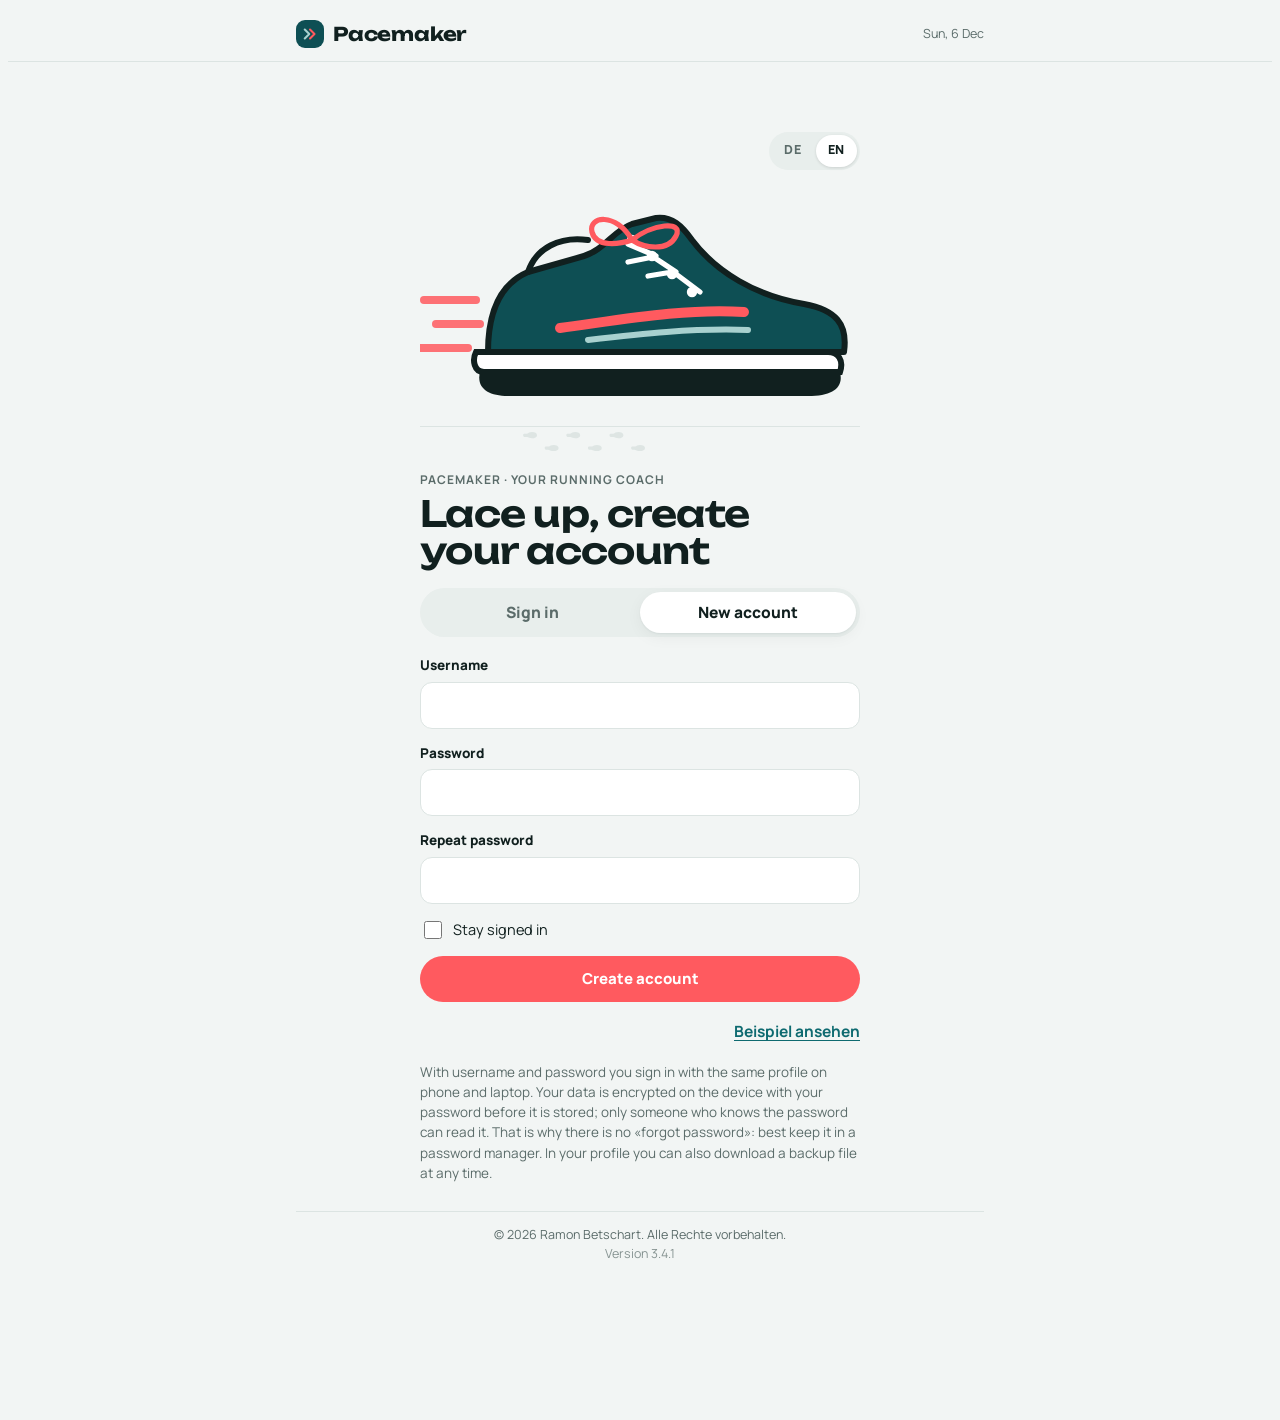
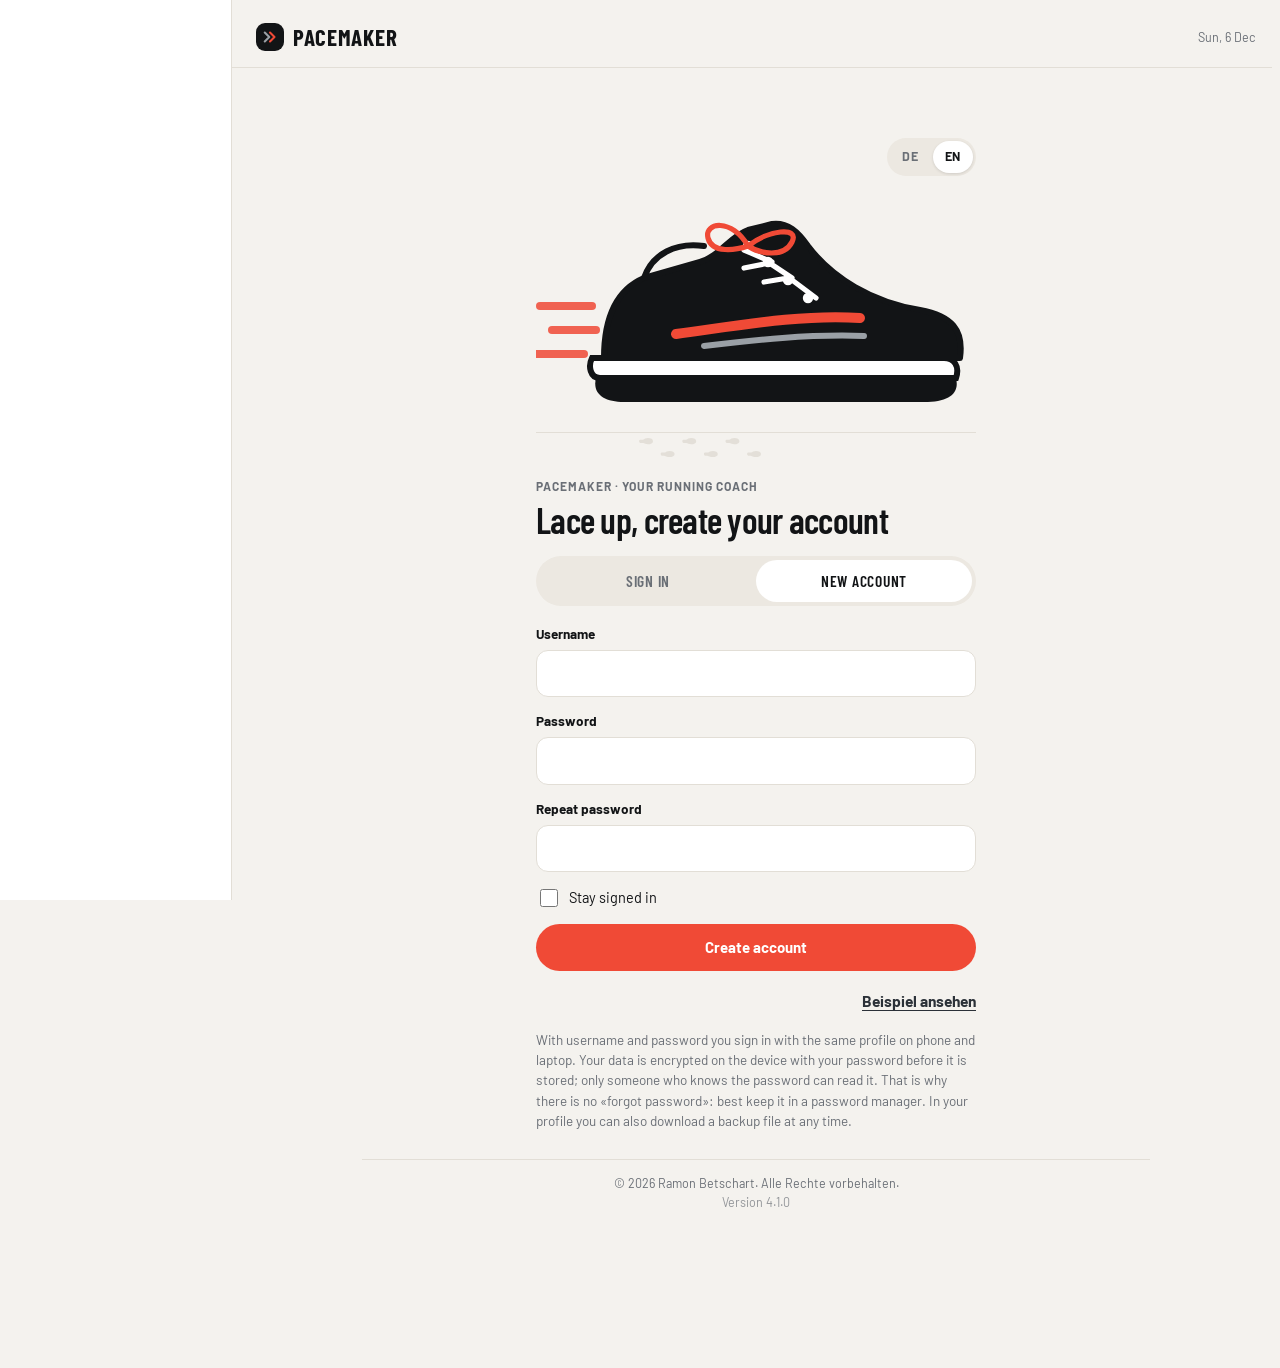
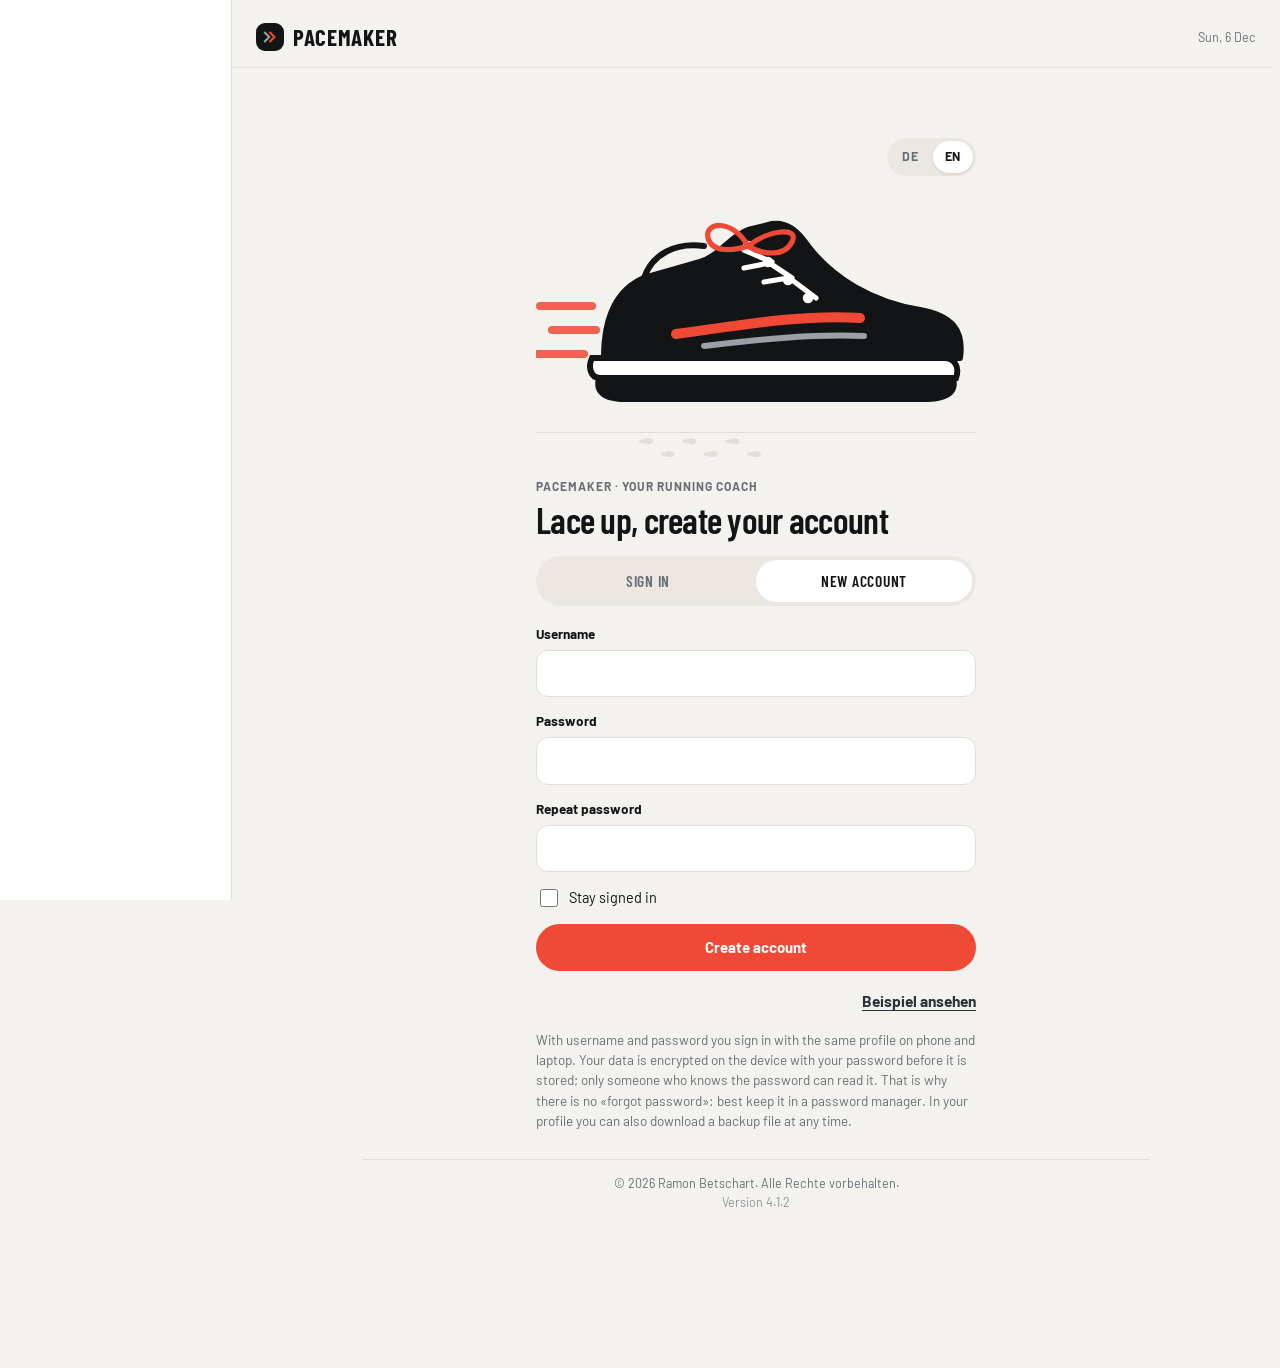
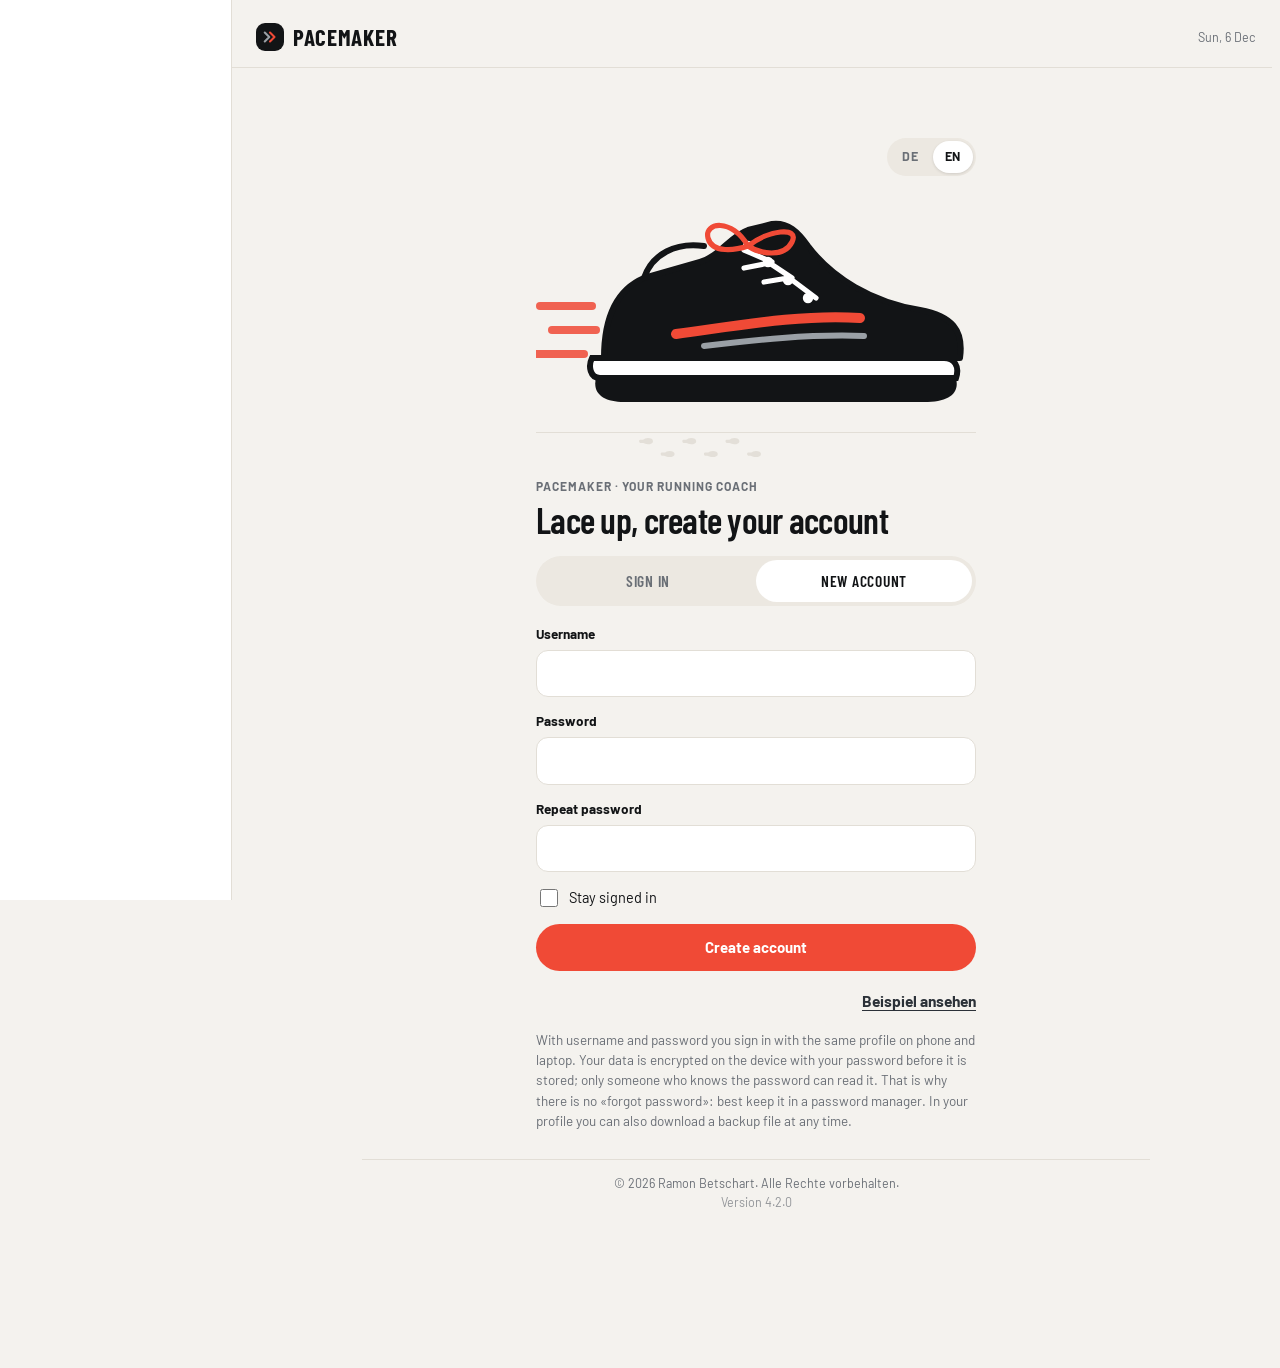
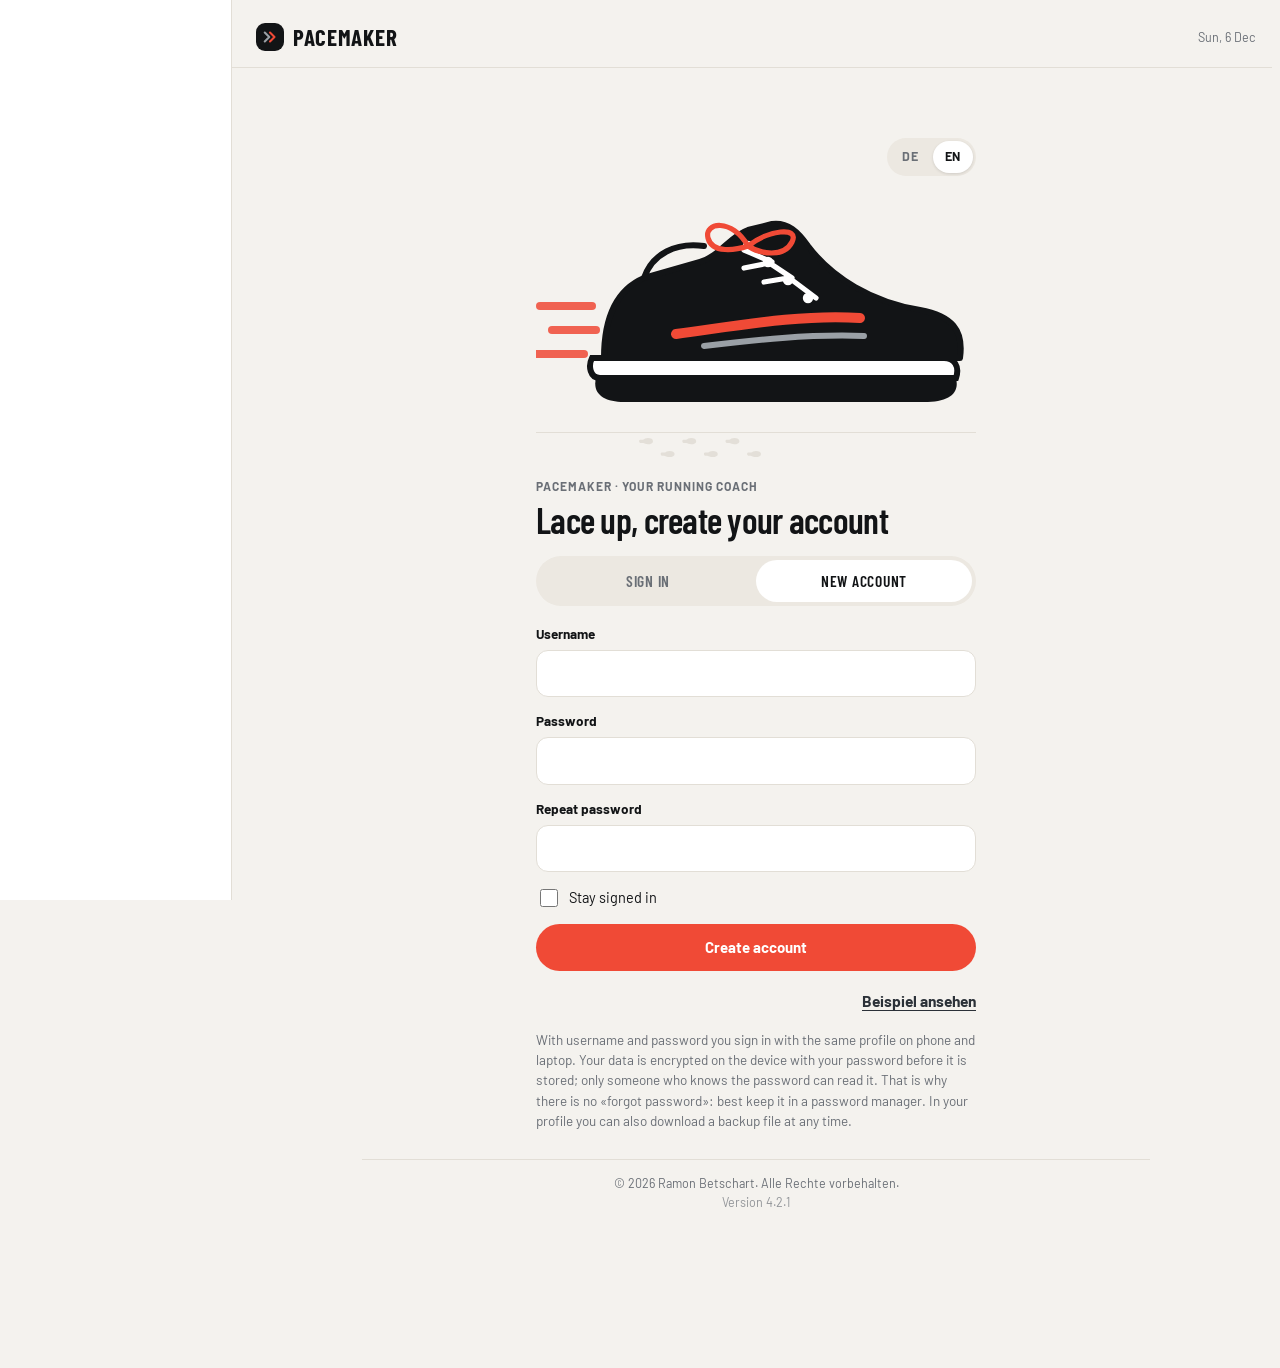
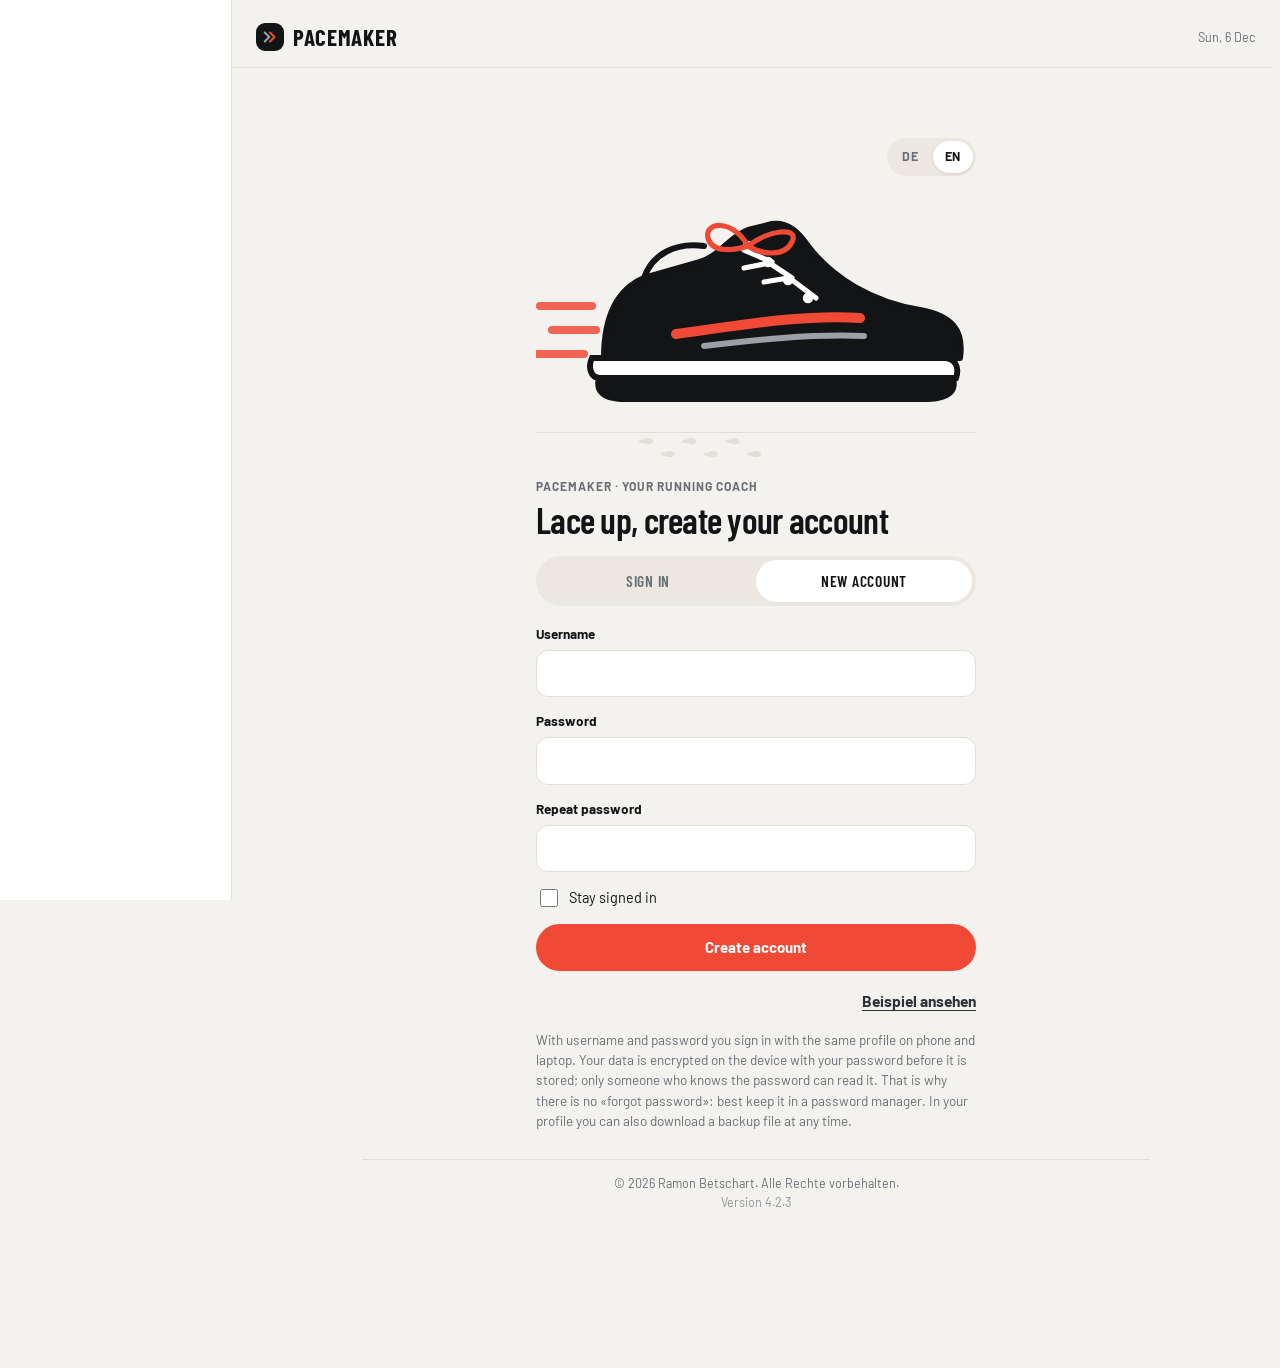
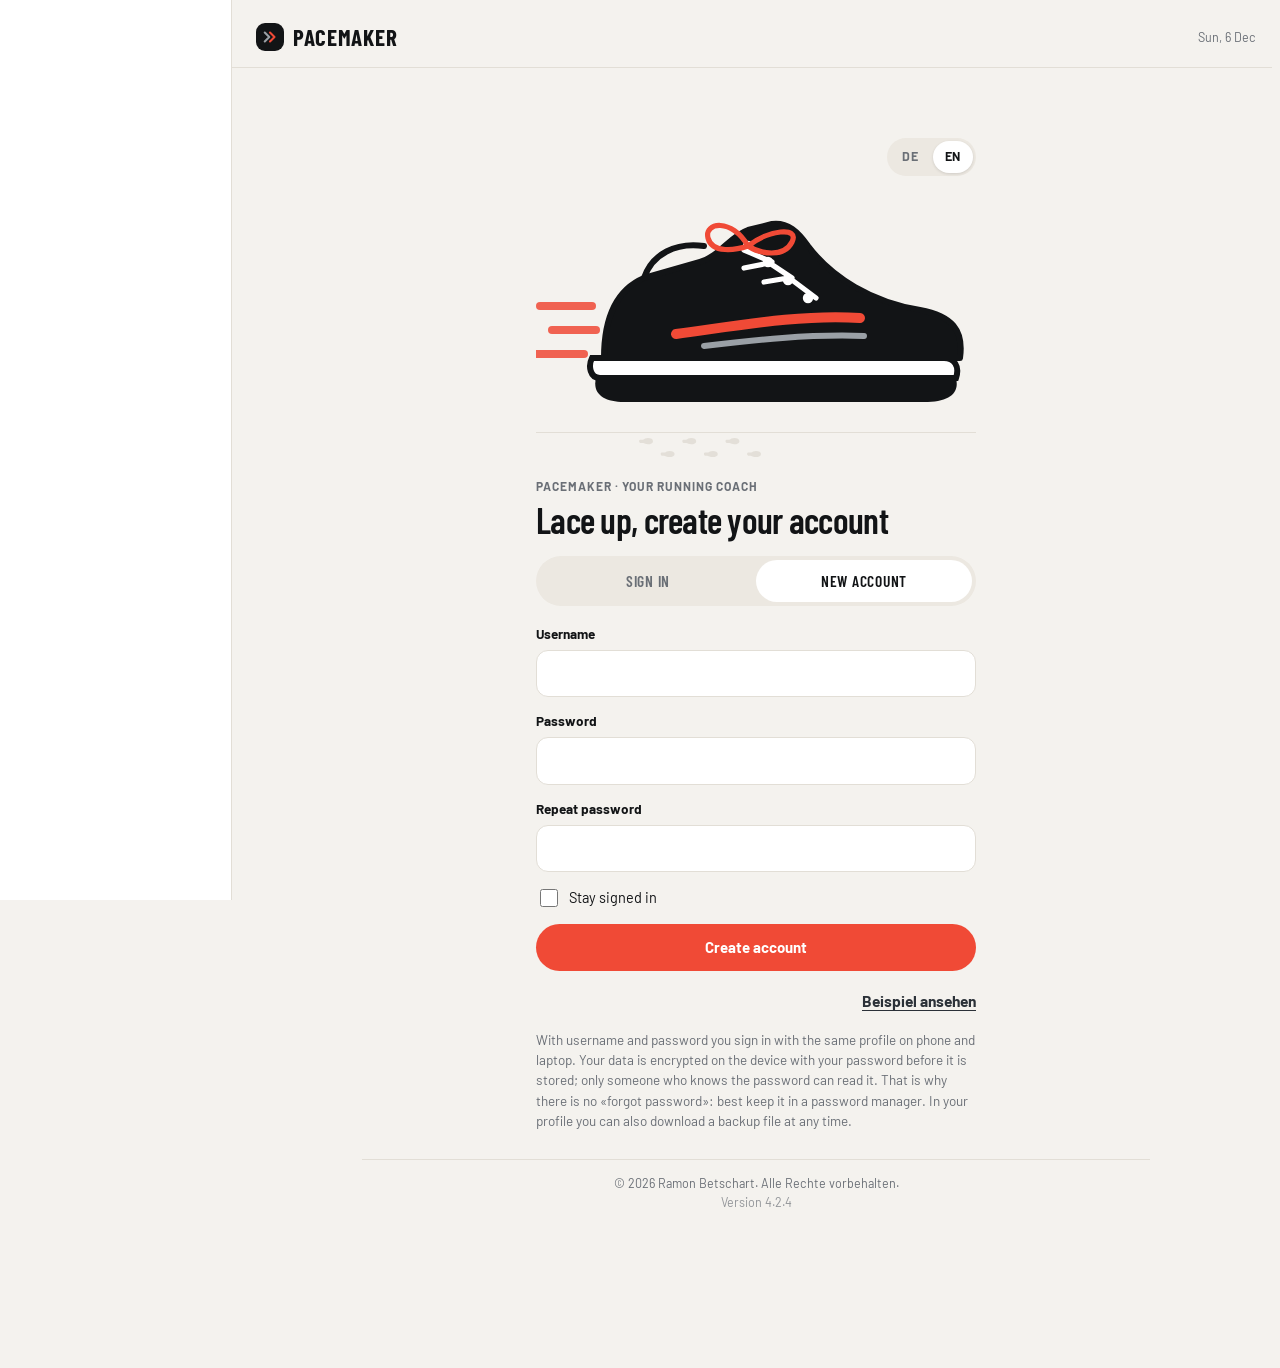
